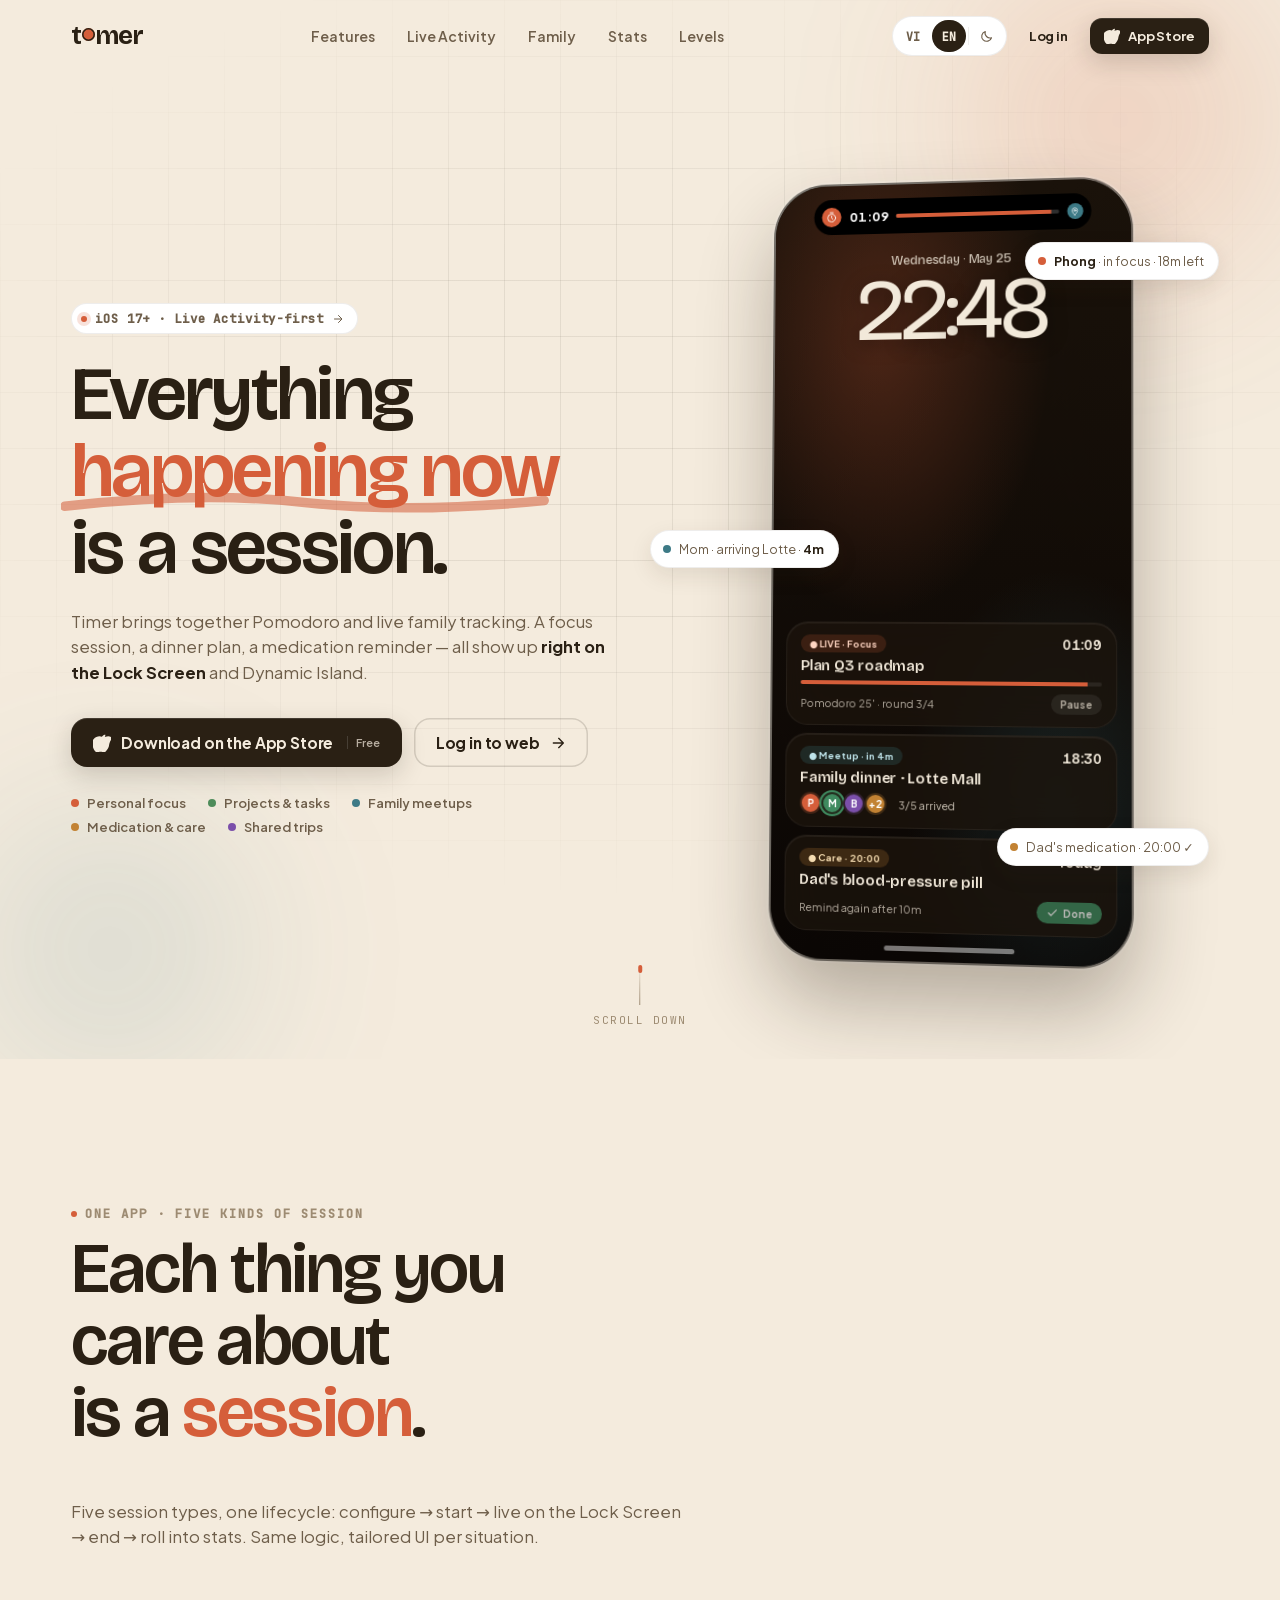
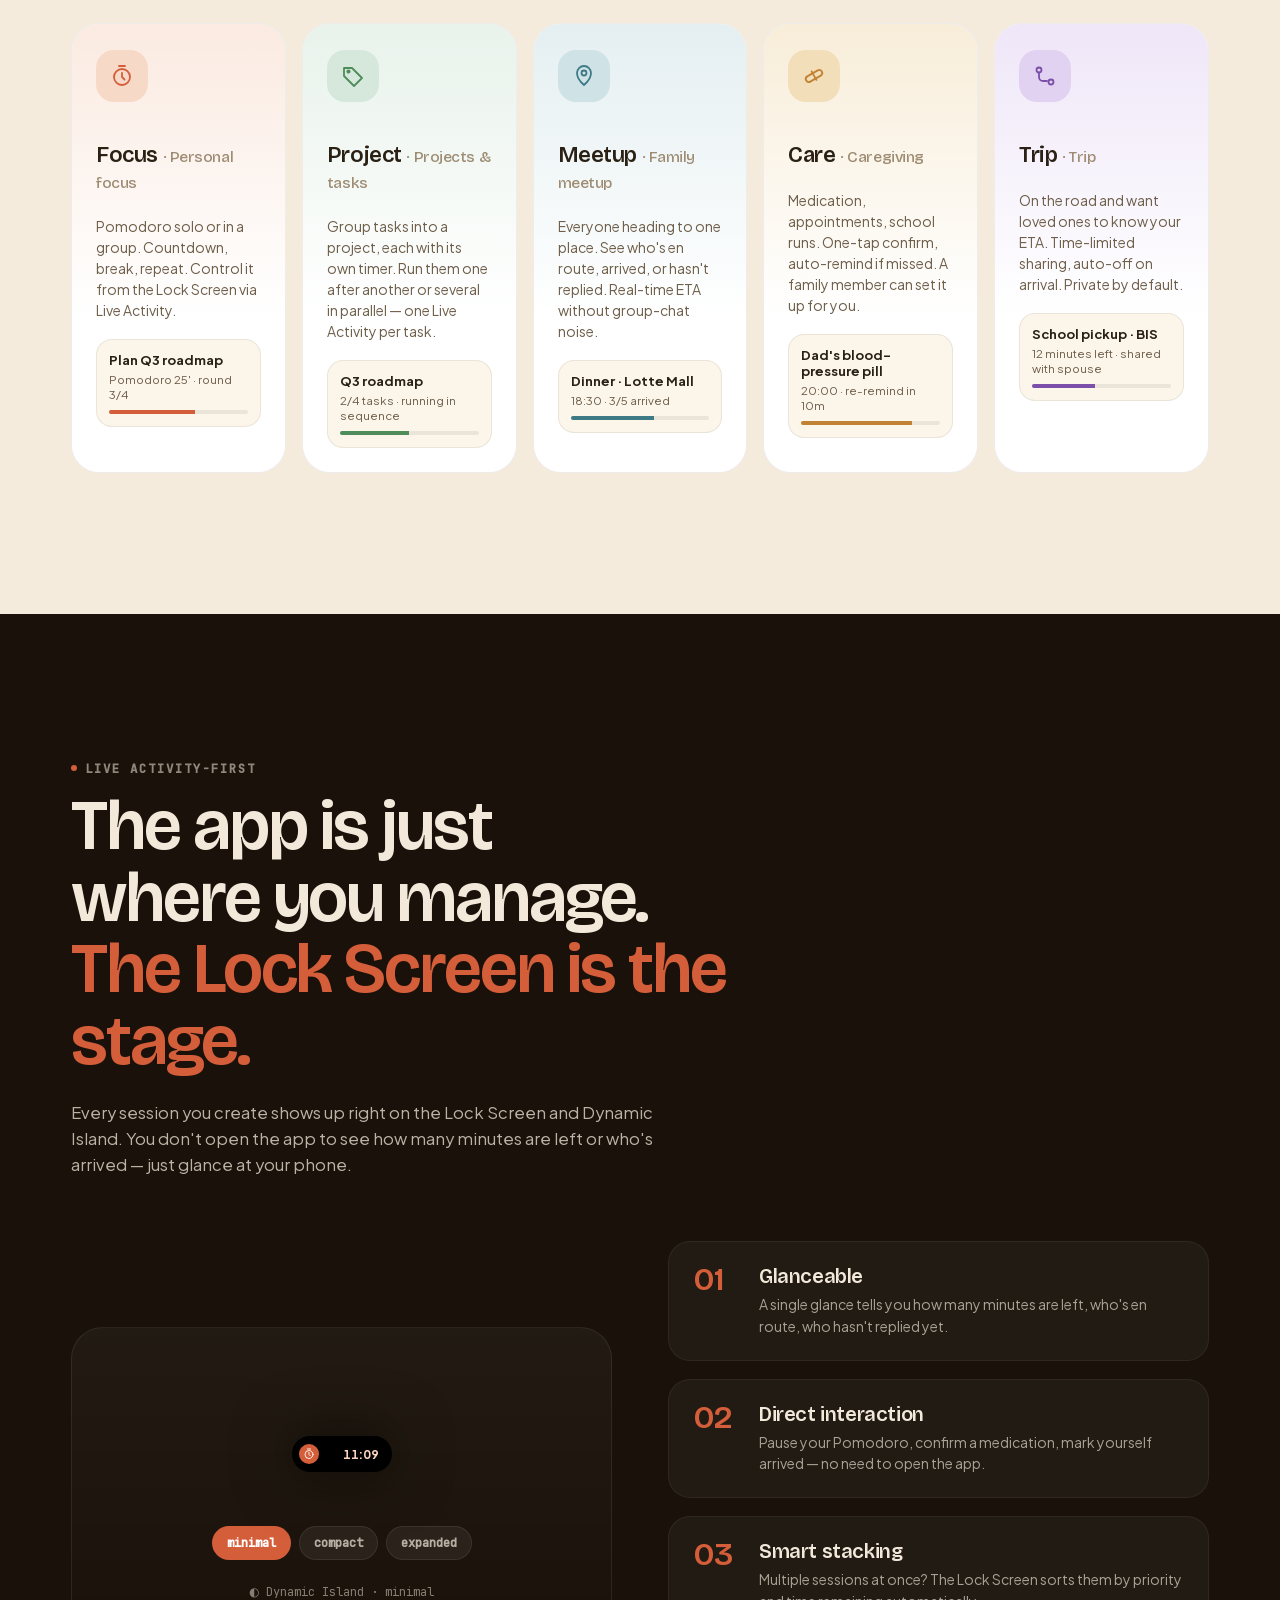
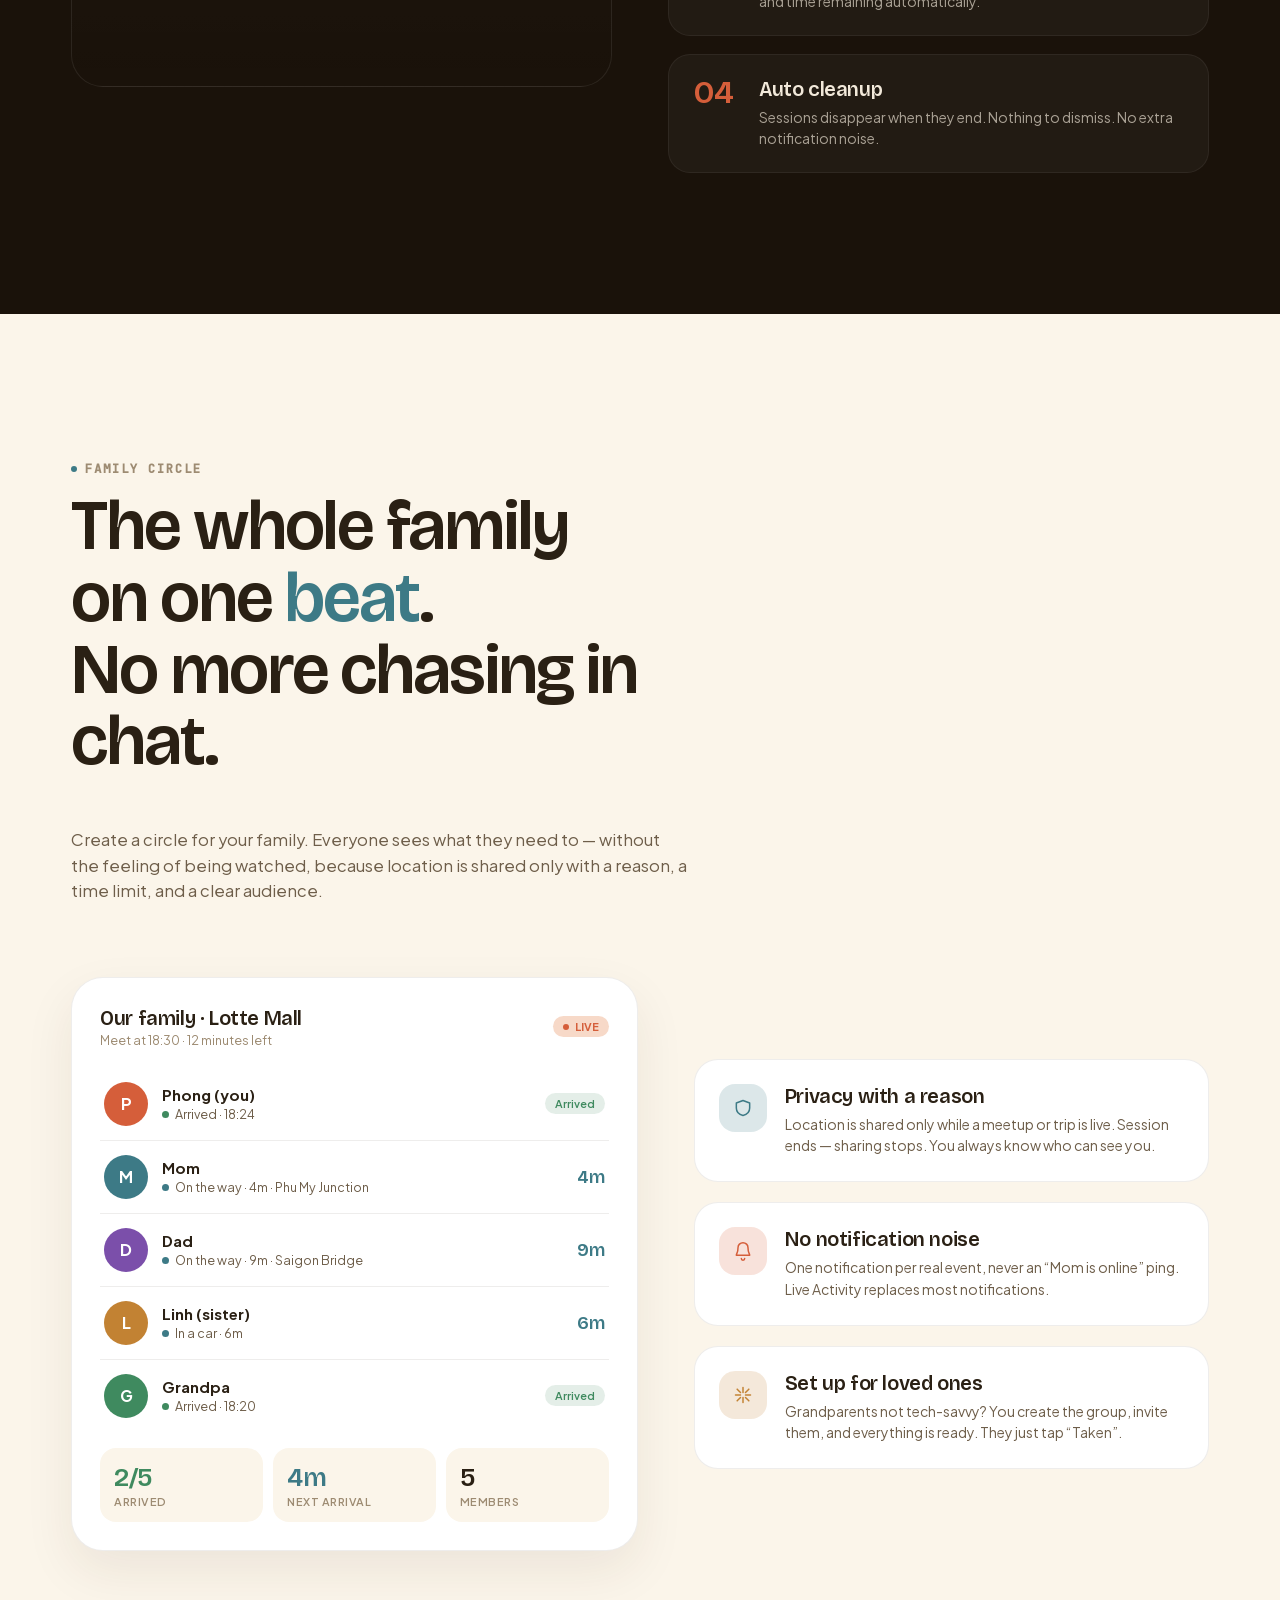
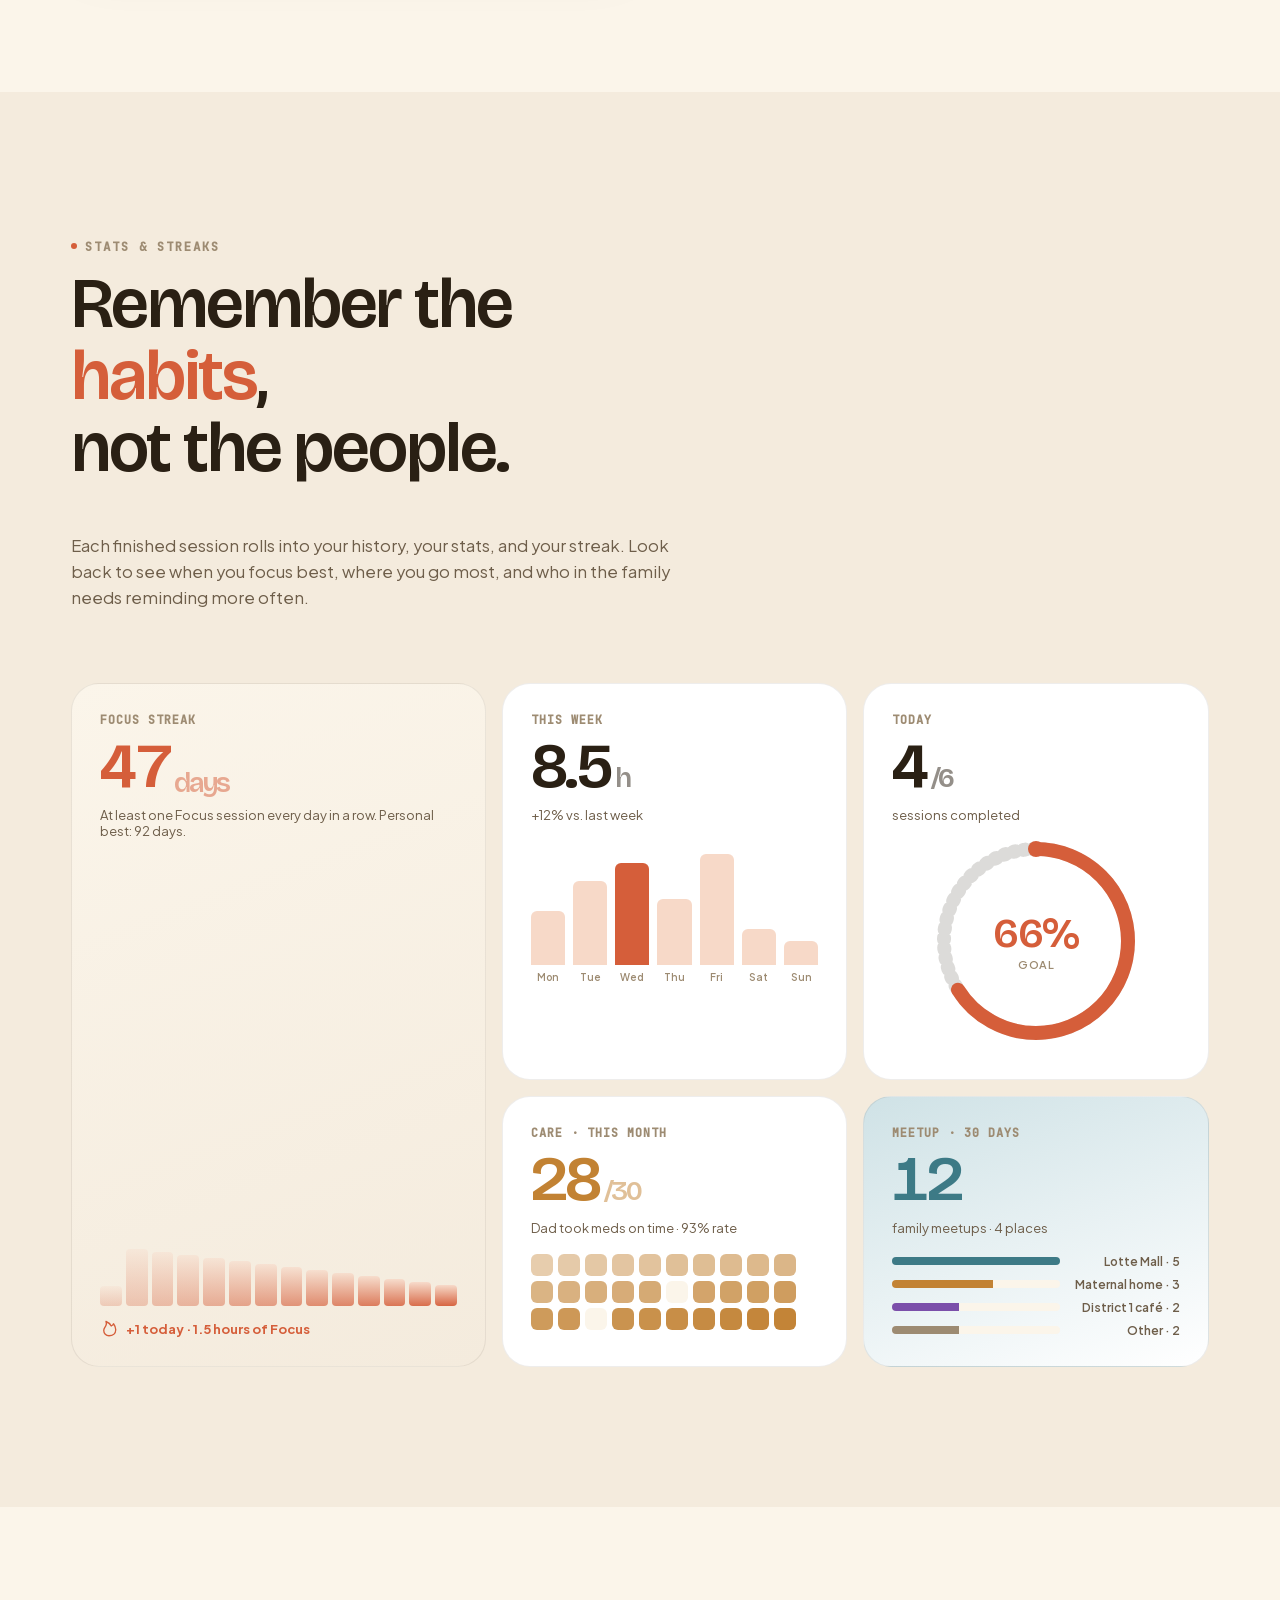
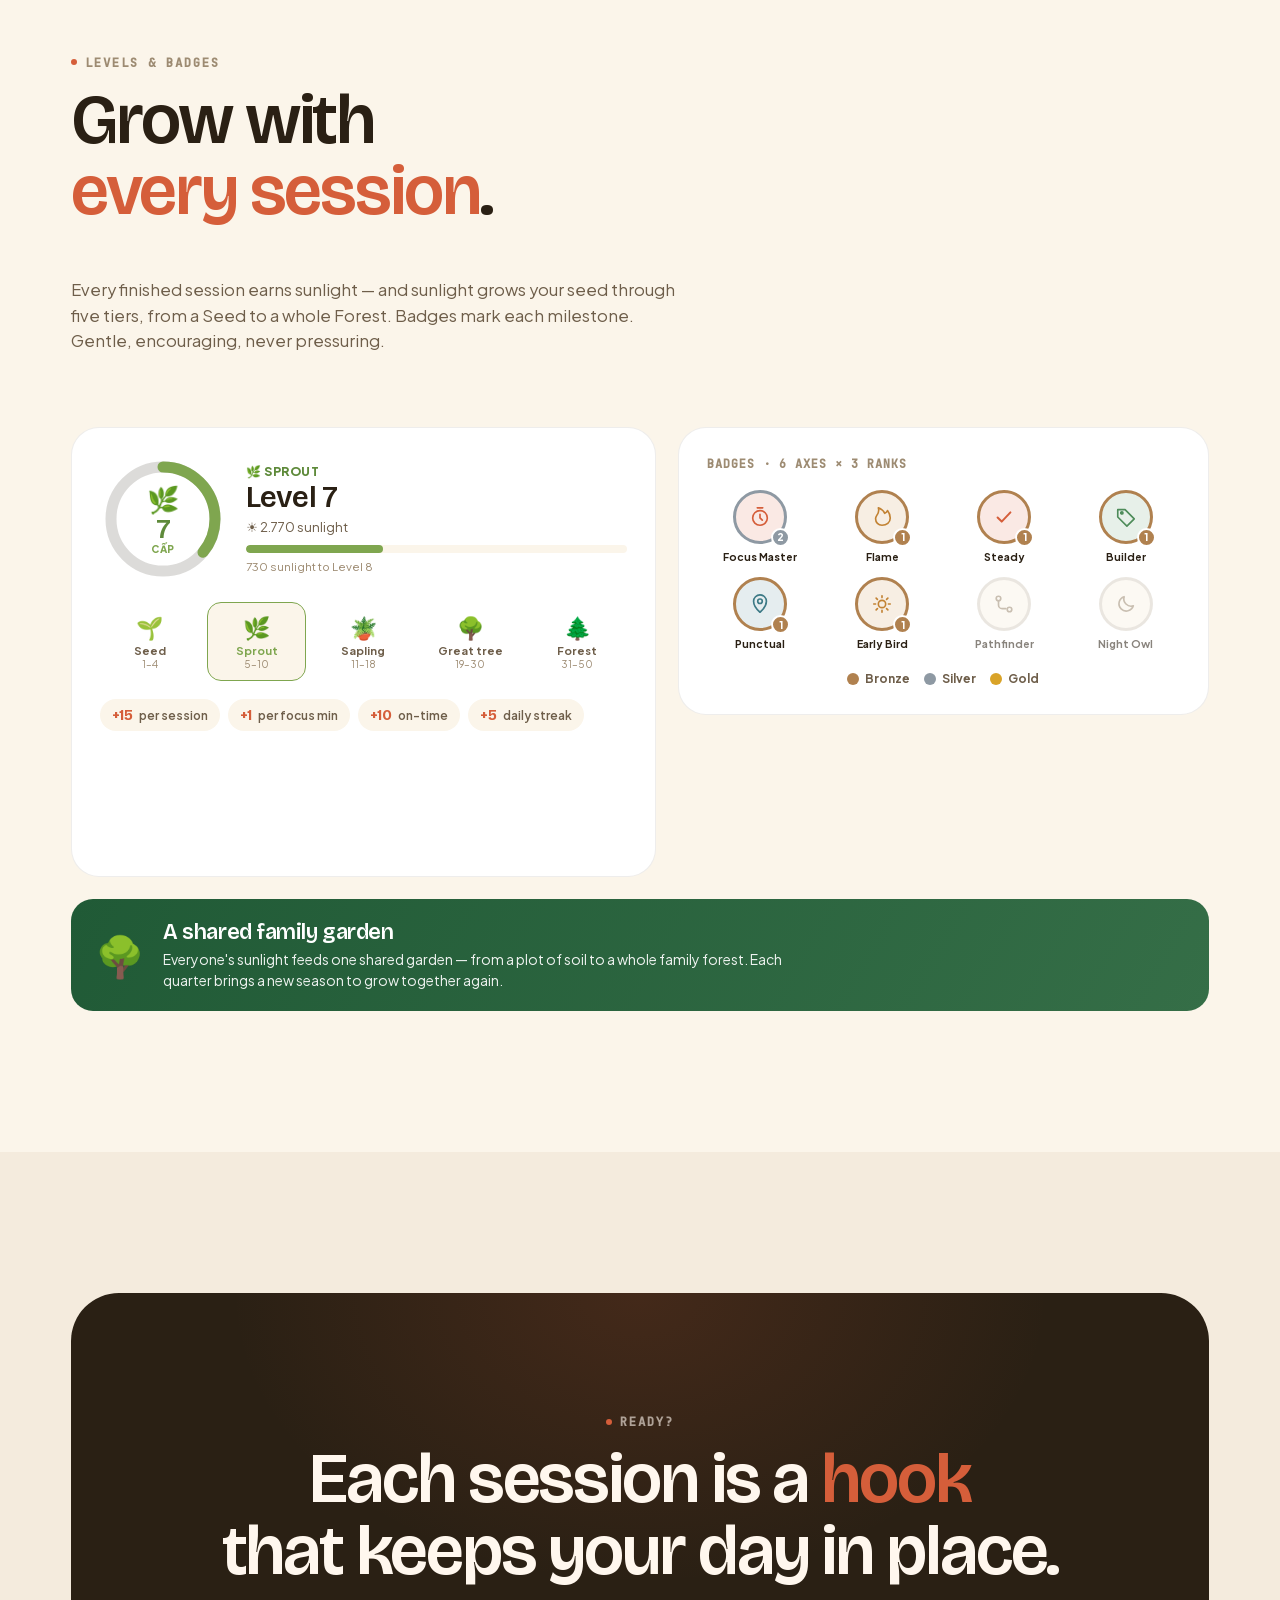
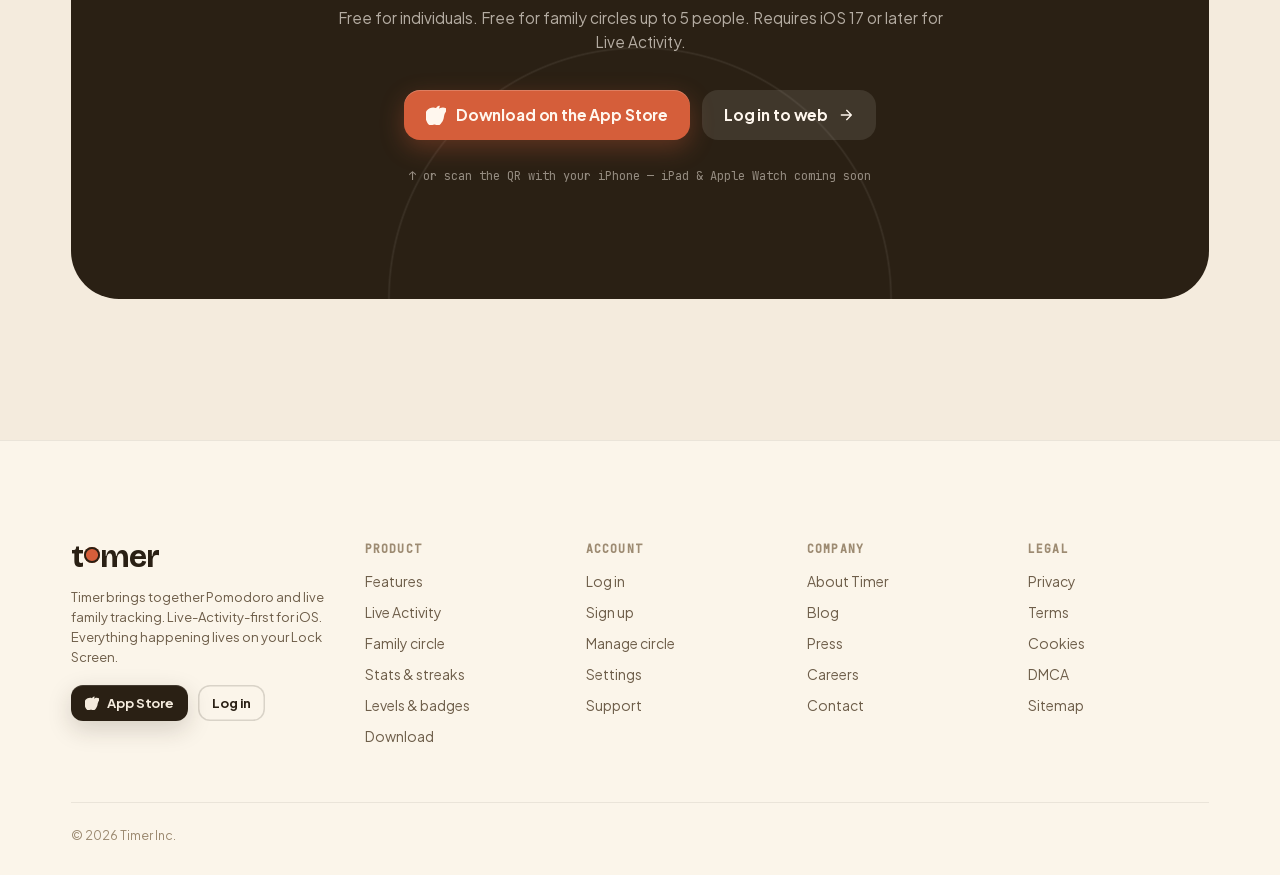
==== index.html @ ae549f02 "Rename Timer Landing Page (standalone).html to index.html" ====
<!DOCTYPE html>
<html>
<head>
  <meta charset="utf-8">
  <title>Timer — Tập trung &amp; sống cùng gia đình trên Lock Screen | t●mer</title>
  <style>
    * { margin: 0; padding: 0; box-sizing: border-box; }
    body { background: #faf9f5; display: flex; align-items: center; justify-content: center; min-height: 100vh; font-family: -apple-system, BlinkMacSystemFont, sans-serif; }
    #__bundler_loading { position: fixed; bottom: 20px; right: 20px; font: 13px/1.4 -apple-system, BlinkMacSystemFont, sans-serif; color: #666; background: #fff; padding: 8px 14px; border-radius: 8px; box-shadow: 0 1px 4px rgba(0,0,0,0.12); z-index: 10000; }
    #__bundler_thumbnail { position: fixed; inset: 0; width: 100%; height: 100%; display: flex; align-items: center; justify-content: center; background: #faf9f5; z-index: 9999; }
    #__bundler_thumbnail svg { width: 100%; height: 100%; object-fit: contain; }
    #__bundler_placeholder { color: #999; font-size: 14px; }
  </style>
  <noscript>
    <style>#__bundler_loading { display: none; }</style>
    <div style="position:fixed;bottom:12px;left:12px;font:13px/1.4 -apple-system,BlinkMacSystemFont,sans-serif;color:#999;background:rgba(255,255,255,0.9);padding:6px 12px;border-radius:6px;box-shadow:0 1px 4px rgba(0,0,0,0.08);z-index:10000;">
      This page requires JavaScript to display.
    </div>
  </noscript>
</head>
<body>
  <div id="__bundler_thumbnail">
  <svg viewBox="0 0 200 200" xmlns="http://www.w3.org/2000/svg">
    <rect width="200" height="200" rx="40" fill="#F4EBDD"></rect>
    <circle cx="100" cy="110" r="58" fill="none" stroke="#D55E3A" stroke-width="14" stroke-linecap="round" stroke-dasharray="240 360" transform="rotate(-90 100 110)"></circle>
    <rect x="92" y="34" width="16" height="10" rx="2" fill="#2A2014"></rect>
    <rect x="86" y="30" width="28" height="6" rx="2" fill="#2A2014"></rect>
  </svg>
</div>
  <div id="__bundler_loading">Unpacking...</div>

  <script>
    
document.addEventListener('DOMContentLoaded', async function() {
  const loading = document.getElementById('__bundler_loading');
  function setStatus(msg) { if (loading) loading.textContent = msg; }

  // Error sink persists across replaceWith since it's on window, not the DOM.
  window.addEventListener('error', function(e) {
    var p = document.body || document.documentElement;
    var d = document.getElementById('__bundler_err') || p.appendChild(document.createElement('div'));
    d.id = '__bundler_err';
    d.style.cssText = 'position:fixed;bottom:12px;left:12px;right:12px;font:12px/1.4 ui-monospace,monospace;background:#2a1215;color:#ff8a80;padding:10px 14px;border-radius:8px;border:1px solid #5c2b2e;z-index:99999;white-space:pre-wrap;max-height:40vh;overflow:auto';
    d.textContent = (d.textContent ? d.textContent + String.fromCharCode(10) : '') +
      '[bundle] ' + (e.message || e.type) +
      (e.filename ? ' (' + e.filename.slice(0, 60) + ':' + e.lineno + ')' : '');
  }, true);

  try {
    const manifestEl = document.querySelector('script[type="__bundler/manifest"]');
    const templateEl = document.querySelector('script[type="__bundler/template"]');
    if (!manifestEl || !templateEl) {
      setStatus('Error: missing bundle data');
      console.error('[bundler] Missing script tags — manifestEl:', !!manifestEl, 'templateEl:', !!templateEl);
      return;
    }

    const manifest = JSON.parse(manifestEl.textContent);
    let template = JSON.parse(templateEl.textContent);

    const uuids = Object.keys(manifest);
    setStatus('Unpacking ' + uuids.length + ' assets...');

    const blobUrls = {};
    await Promise.all(uuids.map(async (uuid) => {
      const entry = manifest[uuid];
      try {
        const binaryStr = atob(entry.data);
        const bytes = new Uint8Array(binaryStr.length);
        for (let i = 0; i < binaryStr.length; i++) bytes[i] = binaryStr.charCodeAt(i);

        let finalBytes = bytes;
        if (entry.compressed) {
          if (typeof DecompressionStream !== 'undefined') {
            const ds = new DecompressionStream('gzip');
            const writer = ds.writable.getWriter();
            const reader = ds.readable.getReader();
            writer.write(bytes);
            writer.close();
            const chunks = [];
            let totalLen = 0;
            while (true) {
              const { done, value } = await reader.read();
              if (done) break;
              chunks.push(value);
              totalLen += value.length;
            }
            finalBytes = new Uint8Array(totalLen);
            let offset = 0;
            for (const chunk of chunks) { finalBytes.set(chunk, offset); offset += chunk.length; }
          } else {
            console.warn('DecompressionStream not available, asset ' + uuid + ' may not render');
          }
        }

        blobUrls[uuid] = URL.createObjectURL(new Blob([finalBytes], { type: entry.mime }));
      } catch (err) {
        console.error('Failed to decode asset ' + uuid + ':', err);
        blobUrls[uuid] = URL.createObjectURL(new Blob([], { type: entry.mime }));
      }
    }));

    const extResEl = document.querySelector('script[type="__bundler/ext_resources"]');
    const extResources = extResEl ? JSON.parse(extResEl.textContent) : [];
    const resourceMap = {};
    for (const entry of extResources) {
      if (blobUrls[entry.uuid]) resourceMap[entry.id] = blobUrls[entry.uuid];
    }

    setStatus('Rendering...');
    for (const uuid of uuids) template = template.split(uuid).join(blobUrls[uuid]);

    // Strip integrity + crossorigin — blob URLs from a file:// document inherit
    // a null origin, so crossorigin forces a CORS fetch that SRI then rejects.
    // The manifest bytes are ours; SRI protects against CDN compromise, not this.
    template = template.replace(/\s+integrity="[^"]*"/gi, '').replace(/\s+crossorigin="[^"]*"/gi, '');

    const resourceScript = '<script>window.__resources = ' +
      JSON.stringify(resourceMap).split('</' + 'script>').join('<\\/' + 'script>') +
      ';</' + 'script>';
    // Inject after <head> so the DOCTYPE stays first; prepending the script
    // would push the parser into quirks mode. DOMParser always emits a <head>
    // (synthesizing one if the source HTML omitted it) but may carry
    // attributes through, so match the full opening tag. slice() rather than
    // replace() keeps us clear of $-pattern substitution in resourceScript.
    const headOpen = template.match(/<head[^>]*>/i);
    if (headOpen) {
      const i = headOpen.index + headOpen[0].length;
      template = template.slice(0, i) + resourceScript + template.slice(i);
    }

    // Parse the template and swap the root element. Scripts inserted via
    // DOMParser/replaceWith are inert per spec — re-create each with
    // createElement so they execute, awaiting onload for src scripts to
    // preserve ordering (React before ReactDOM before Babel before text/babel).
    const doc = new DOMParser().parseFromString(template, 'text/html');
    document.documentElement.replaceWith(doc.documentElement);
    const dead = Array.from(document.scripts);
    for (const old of dead) {
      const s = document.createElement('script');
      for (const a of old.attributes) s.setAttribute(a.name, a.value);
      s.textContent = old.textContent;
      // text/babel scripts with a src: fetch and inline. transformScriptTags
      // does XHR against the src, but blob:null/ from a file:// origin is
      // silently dropped. Inlining makes it a plain inline babel script,
      // which transformScriptTags handles unconditionally.
      if ((s.type === 'text/babel' || s.type === 'text/jsx') && s.src) {
        const r = await fetch(s.src);
        s.textContent = await r.text();
        s.removeAttribute('src');
      }
      const p = s.src ? new Promise(function(r) { s.onload = s.onerror = r; }) : null;
      old.replaceWith(s);
      if (p) await p;
    }
    // Babel standalone auto-transforms type=text/babel on DOMContentLoaded,
    // which fired before we swapped the document. Trigger manually if present.
    if (window.Babel && typeof window.Babel.transformScriptTags === 'function') {
      window.Babel.transformScriptTags();
    }
  } catch (err) {
    setStatus('Error unpacking: ' + err.message);
    console.error('Bundle unpack error:', err);
  }
});

  </script>

  <script type="__bundler/manifest">
{"1cb83e2e-ad04-408e-8235-45a59f2b0a4c":{"mime":"image/svg+xml","compressed":true,"data":"H4sIAAAAAAAAE32RQW6DMBBF9z3FaLJpF4EJGAoVRkpEeg8LHEAldmRcILevDIW2UlvJluwv/z/zxlk/1DBdO9VzbKy9vfj+OI7eGHra1H5ARH4/1AhDK8eTnjgSEBySeWP+AJAZWVoY28o2HJ0IjWzrxn5ezMSREcKl7TqOu1d2PhUF5pnvbLO/bE3ZSSgnjikhlHeOaYxgOEbx6lNaSYTeGv0mOe6KKDqHx1XYr8XjTelaJUtx42j0u6o2uRJ9I4wRd44BIwhjQrBGqP6izdU9tsLKx31K4Fb85Ppc2vsinTg+JwhzBK7c7rhhs4U63KCDY0AH9gN6i6IlirYo9m2CyZIUeNF/WX8PMPnFtvJk7l/zD4sGXwz/AQAA"},"389e045f-1152-41f4-b5a4-7b2d4ce1bc05":{"mime":"image/svg+xml","compressed":true,"data":"H4sIAAAAAAAAE42R0W6DIBSG7/cUJ6c320UVAY1bxKSN3XsQpUpqpQEm9u0X2+m6ZEt2R/7w/ZzvULixhencD05g5/3lLY5DCFFgkbFtTAkhsRtbhFGrsDeTQAIEMg4Zx/IJoLCq9hB04zuBGUfolG47fz/bSWDCEY667wVu3vlhX1VYFvEM3eha27pXUE8CGUWorwLZDAqkZOEGMygE5605KYGbKk0PbLcE2+XpNej1oGp5EWjNx9CscSNdJ62VV4F5BgkjCN7KwR2NPc93vfTqeftKgFFg/GWe8j7ct+UkkOYIcwMuyvmD8ZdwlK7GdEdJwn8Yr03prSlbm5KH5fF/Vf29PPYLttgU83+Wn2s580v3AQAA"},"c4fd04b8-090b-49a4-98a1-9fa8eae24d77":{"mime":"text/javascript","compressed":true,"data":"H4sIAAAAAAAAE+y9eXvbRpYv/L8/RcW3Y5I2BcXO9CxSKxlFlrs18XYlOZm+bl+pSBRJRCDARoGS2Ym/+33OUisKlOw4PT3vO36e7ohAodZTp06d5Xd2Hz68Jx6Kfy+Lqaq0EqdKTlt40sAfWa6uVVmvlqpqs5/[base64]/gLfR5VlQqH4hvTV1D/n4k9lydVIyqNL3ASulFJpe5+JZ/DN8OuIrBO6+HUBv3WxwI/uOXX4RW5cwW4wIZLqI4ED9/GI32730YwoSMhTcBtpM/i8FaK6Hbppi2g/1794S4lg1RwQ+q0VD6QAwe/2v2dfaY3u/[base64]/er0/PB5/2cwx7KMv3p2evjH7c3NGjlPtXd2fnpydH7x4tXT4/6PaSkvlnWuOv09ffXs5Pnx6ZYeNzUsVpP48oeTp7d8eQ0rGn959Orl+fF/bhnstK5a9b4z1mevTn88PH16cXr8bMtE1c2NbPKLRs06c/Xm7DWwii0TtdYrYDK9Xz4/OdvSb/P5RVnoTu9fHL941f/pUi3r+Ivnh//nz/1flPJvm/iLV8+enR2dHh+/7P+sns30tFGqct++OPzzd8cXJ+fHp4fnr04vzv784rtXz93HRasa2daNKf7s8M1/JkoP/v3fTckBFLWcZa7aE37xrBou5Wai8PekVMRlhShmInyBfLFal8jPDJsNCnzh8WJTjRCNatdNhV/u46MP9/A/0G/3fVs34qBn2A8ehA29TRZ7B/0Ky6Wm5d3+PTu+ziiwFwH774wjKBwMKBooPt2Fc1uIh+J7pVZatI2cXtHZp8R03TSqgkNRr2Q7Xagmw7K7Pnc/okJPbRk4L7A5rhoq//eialVTydI+gJGJn6mGermqK1W1H/jtLv6XW9/D/kJ39+/a3wl0ZKDhdJgV83UjkaT0eroQUotFfSPKupoLWYn1Kpetogr1ol6XuaD9mItZ3cASFK2olMrhEOof/HfQ4BG2ZkffNrLSBbQcjSD++HDa/u+1Wiv7ZTDwMU3lrnjDJ1KjVk2dr6dKTNRCXhd1A8O/xDGr/A0OSF+CUFOquZxuQNJQGVGUxo4W1fw5vtoTM1lqRU3kRX4GNaxLRW+pKi7zUfNf31SGVKjsefwSRDb8wiy9uFnUZgXqm0rIauNeQlnZCtnwSnFV5UZMFBz4IAW0zXraqrx/jV5hu78pbdomn6rJes7tPmvkEtf2g+GF/PHx+7aRZ62cXpkiZmNaLqhVXGqo4U+z583O760RSxsewDuePkr3M+u2KA5cf8LWXft36wH1ASYL6BlLiWK5IpmI9mhRAW9WuZhsAopqFIj1QFT3tvV+rsxqU+1mSm/5Bgsf5rmq8vUyGK8bKiyc5koHAxzBYZ4DD1EwZtHWKzHDMd8s4FIBL2hkQOtEp9eyLGBP5fe4UmDx6ZkbeXNLzT466JlkO7nQp6cKdn2rSGZWbkLNDO7olZoWs2IaTf29e95A4ZU4uOMs7/ujgS+TfYcXwxGcgIOBI4fw5PKp1R1Qu2Lnc/4zG1VVcAKfTeuVOnx9AqsOfA4X9vj9SjUFTk0pjhoF83l8DUv5J1nlpRKHr0+yoJojOV0ovh7YqoIS5/Y4OG/kFKjBb/FlLa4q4HuT9VyPxWRtTp2VamZ1s5QVXEGVbotqHg6AePWfCqDecBD4Wot1pVv460Je10UOd+dnsizhFiRmSrbrBi/Az4qJami2dbuezTJxUrVAMnjmUFNED2JaN0os1XKiGryaLeG3krooNyIHYhGazhHoK9ZYaL1WGpp5evyDmKyLMtdZOAykstTMnOMBc7Mopgvq5FCPTAOKqVrc1M1VFnDgM7zwnTBn15bvp0WWvZ7n48433km/1/ei+xWePXvdR/bk8DoX9TzrPVDSL/ZvqakrdKQe+7tvshFTWZpruNKw+O2izjW8keI7OVGlWJXreVFl+AV9dlKJ16evnoohyFGVWMnplZwrLW6KdlGvWyGnU6WxUiIrcwrrEV/x24XawJkvSjVrQXCzD4pKt0rmuOKWV9/IphriXmnj49GxIxDqhkAkFyVuF9nM17BndVaqat4uxvAEqAXUD4dNIzdDLPmNeCy+pY92xGOxJ74ajcXFldqIA/F4n/76A76nH48e+UxQYK1vsdSOePzObxifvtu3ZS1PFGLVFFX7o2yqopoPBzC+wVjQCKmfo+hcvUf/s1OimqZuPm5Ontx9Up54s/IkmpYnbl6e8MQ84Z+9U/MkPTdP7jI5ONK7zI4/PUEVJSgoowqMrMiaqelCVnNUMIEyqqznxXQsNvVaLFGHeSOrFsgZVFHmO7pfoIBal+rHol3gkflUXWc3NzfZTxro+kaVZRYszlZB8iO4xL5XnxFe7igGDUfBuU5f4/15MAqJZylbOOAHX+qBWymmGPgPaGamsh2+xTrejQJ5RemyqNqdvNBwCuxU6j2o1ypFauMdwxR2tZypHVBJVfOdaa2aaSyyQEswv8+oQ9z0Uq48bWXRqqXfeRY7zrBaems7N8LT50g2arYu98TpS+/WkSu4IWpRV0QKq0bNivemN2FPsnWlF8WsHQ6Y0vbEQDzieaNGflTI/CropCyh/roatAL1qatGyRx5aCZXq3IzYg013n2mEsoULTcMvLpR8kqLk+N/2xOLtl3pvd3dedEu1pNsWi93Z6xi38XZ3aVzeffx1//8+CtXx12XpKp36CYK/d4p6/mchRP494wnHfR5bQ0XKup/BkfJkPfDW9x078Zmf4yjuRtFNxdY57zIYSLPWtkquqE+q5s31bJeV63K7XWNL1zxAfGyrlfD1XpSFtMTkIuqqRrj6aaal57U7e/DC3u7RAVQ+HHmvfQ3m726vqQ9G1Ty4IEY+g8y0K+UcoNlf/klKJxV2C0Qm+mcLqV2+wyauiGy+h7PorDdR+J+dl888gYY7Ok7TuVb18K77u7pyPJ06Nw/[base64]/QSfwVBz+hLAuEZdgn1JFRMeUqTo4WaXmlxs1AtqPzqBtcSuSEOUxetr90ptF1jq2VZyUYujZoF5vhDtLlQbVSYHzfKnrBwEXL1MBf/eVLXpZLVB3HerBUQOLc4ptuEqKGnN4VWXheausXrsX0yK5wiaJeVZi+onj1PLxB2tKOCtfc/IT6M78Vz96xupkq7lcjYosnarwp5uyiq6/pK5TDFFVB/ofmKCARoqpqqppVF1W5oS90olI8fPqzq9uFDoEkpnr56QbpISQyZPzU1/BnkF7mxc4s7FtcRGwbxBpql+nW9BLpXK7C4gSKhZdWf7Y9Z8YHmfbGQmgQnUOqsW3GpUdCADXgjiQPgHsnjjuGc3BRliWVoNsQlTZLdFESll5ZFYHkqa+q5tH36sShL/gCty+7N04IVp5dxLz6WSmmaaCUbRdfTDsl/awjpA44d7+JHOAlCzlrVhBuHiKS7cb4lceiDx2MEnBZWGytLuII7qmUWRd03OoykCpQoX1XIIpBcrTK4ZwuM7UhS56noP3wHM1f9YNS7Z07VqpS4a8rSDBAJLBOH5Y3caBSXkG7rxicyUFCskRKpuE/3vE4taHjCs0FqUSzhu0mpuoSpGkWnl5ivZSOrVvHCB3UgLcJGXi5VDg4M5cas5VjwFUE85HswLFTYAyIEXkMcGF27cbcyn4FZqMscFIvrTj9/E9Il49kHpNBStQpnWbxU79tofv970jqTGY5qK7H7w/902m+85rYQ/5kCPxih1xOt2oj6kU3imaHeF7rV9lpwAXeUoprTChXaVGaGz5+yvR3qX6oGr7cgMbRqvgnENHktixK1gG2NR4CpjwWjAlQ7qKUryPC2BprOxPmrp6/2QKNaayWCLoHYZS865hLzUOTrhiheYYf+vmS9kk1byNKjan7Cp1lbw47GfuUkCf5dqP7lb0DqZ8wit5G5Px2fTuWGGQ/8+5w1mLF0fiBe4Rpk9Nu+VstVu6FX7k5HbfIHs0apv6mhV3C0H4vE36GzEAryC1WuQHMNwjDMG04+kT1S5cy/qfjisZ0mK30MgfY1Xl/B9WTMC9mYSUF+jmXg4gj/3XfP+SO8tOFfqAs4CZpH6YmIQDRqpscoBcO5wrMmRV7MZooMqzRJJfQgu+cagg/FgT+RTutQwPIWf1N8oZnJddmaUaBMhY5xSpairhQ4ZejYRGc0XZ6FzrZsKjqwVf7yS/KGYdXNdmo9vUGhQ0ustaXa1d3GH2PpwMoD9CmX+khpwJm1P5ck8LnlgNt7aHX6vkQOHW3WldCbarpo6qpe63Iz5g6yBh7aVWANW6OyaqIE+x6Itp7jdTATOKFTWZnjBS479YoUXFSbZYt0ceEZUu/VdN2aW49hd9BL00lUDEyp7Xv2zgFnce4PnFwJPSZpT7rcr21sLw0TxfcQYe45q7oA9lxRhdCX2RrNZUM4D4MZGmXipFOPVRSsV3hmWppz29tqulHBCt0JOcoIDmmwuODCapzRiXJ7nuqbNfWSNtxDe/qjTsSOHpbMGyCSVKOmqrhWr5E9wVafqFndBL4w0TVrjLcmJEH0zgx6DK8MS7O3NtDtTJQhH+BY7FUJnfVWKzyGf3GH523nce0NsuWNxP+Ml0x1l1Pc+Bm40/wjznJt6NI/x31dQqxpgAMlzesslftOCOlT2HeDYzexYLa+SPsdd8sEjsTRa/SfcGd8u2jqG1z8Y9Ty2aN9mGXZaE+08ooUG3wW1TOenGvZFGSObmujfwJlFGnYnIoWBUhiatvryZww0TlvskjCYbflPmEmkk/Co+Uz6Wo+WVPD3fh8Wppfr6PxtYy/Uj/zSdqZhx+5PZncWDMJJ8WdNmjPDvXUFcEmjbdliiA9TQrTpEeFHT1ISIhP1apRoPfOQcTX5mCAv62zOt4AQdeOkm4xNQ4b8EsRk9dFNeWpB1ESqZjc2eFWx00ArSxB1hw0Cld3XrNf/bK+preivoYwC2LlVB/4GTaVmFhRG3xIWAV/o5yKfa7aFkM0YBtI2OjoZjnQLAI5Jz4n6qPlx84ADvrAciVPQ/t2YH8Mxp4JYCmvlNBweMPmATUxnMogME6bAuUSjUTHF1TRqL+ulUZpl40AAZmSch7qWjUoCoE/DASNlGB+ywbvxlYf7OsT3oYX/jHYdCjigs5rDGYBBgmWPyvv0BjEUCtFfbmzYe/rJ1//8ygbvCNGuX/Pm0pYC0NSRV2xbTKgaBIzyXRRVLPaHQN88aJaXrNhZJjYLWPhV+JMR3PV7iW97MxFcjj4UuOZAtvWLTw6kpSyqMR/yGt5hmsXEnkmvtQD6u/br97xH4/fOWuLcFp6G3bjOxjwf0f7waRZH4lZhXfxoorI0Q0BLWvBu2wh9aubyk4U1THyR923IFx2HLX2lh6/u9XFwa7J0/VyuYGJDq9Z+NitlzhI8byADx3V1bWqClVNA+9dEKLM/VEvZFnWN0L9dS3Lot2IKRiLcA710Ru7ub1uvl436r//[base64]//[base64]/WzzD9oUdSUZZH7Mx2DvSRXom22XiiAjg/0LDMp/yVk2K6XgjQ+Slo6cRQJTzgnDNJvyjR267zkjyZ4U2U3MbXK4HKx8lGzGqQBwoKuXJbAi+x6BQ4xqIDuM3KdqBNfQu5WqkK5HqoVq/BxUflvl6g4RhhWlrnTDyUoBAG4WAsrtTGBlHBFVu2bVNM1qAEODo7s449Y08kGAvVTrMRcjK8YFOtbVPgRcvUho6IYLtCt0/zPe18n6OOw3HfoCYV2EHGNZkKgc8taw0+9ssl71DtaUhJt4fMz1UHeoRLovhLa/ayc+gzY5423q2X8Xa9zMR34Jhdbcz8YssgLUlTHXGmV7NLNLO7jfa6KZZ4NLy7NPpp/[base64]/iyQ43QS9wBoJWjLhRMukU1H7NcD6OYwCqTHxierXM0caJTp6lVfIc9jqnXbYYx1NQoo1ubKFABURV4JF+Ket2u1q2pzxh2b8jTDY+EIRHk2B1Fr+HQfooqP9rTbPwgnYmzX/E64H5ZGE0a1gk9hNJ7yEmEbBvDPopqtW55YojXQBOWG1a8l6VWemx843BAPBLaEW4InmGAwC/cJp4q3daNHxJ5g5MFn7nJNAwzXslf5WXtnROOp+3HsQZIC9+rzbYjwr8i9519/ulErqSDc9omZLyBGIqCFLIVnAh107IQIr7UGepHSDVJy7Jc6xZNH7i78sQWMv9Zmw0E8wqum5F45KsQzLHZexQTfYJIOmxrNDmzzVzTlmqbeg1q7EVdtxTBukQ70OiWQ3iu2h8bWGRUqQzrdauac7xnFVVl/rzBEoF5njynnZfxgbCf+t7HXuS597Tj3hh84d13UEHCXeVmbLdiJ2f3wspgLH0Z6cWviAIPxLf+2MC9eQgOw0HJR+L+6L7Y8wvuG9kNQpZBUgPbHcn8RP+NghAFwKvYhdhG3033WVMvKTYuXocj0i/gOuCtNrx0tYkxD/ibge3Ry7pV5qCE3Wj6YcKlDDOcq0o1yLMh1oA0r3BM9XZ3OPKipDo9j76AZQjGYGxK4iC2AO3uij/hkVLX7VigqqUCrWXdiJ9gqxUVBrnS8EOq6eAr+OyArwP4GWCu4IWgWkOQ4SDBEk7JeJkTH1DvV+SSwOdmsWWYI/YON07ScPSXG+dMzmcn48vMOJQXFarW5uT2Z2yB40nbis+QoozW3widiUo2QEwsXX3wtb4pUPD3F1jgqZQCktmLmdzgmUGRsQzQ+9aDrul++Zpwa5Lf+RAyiS8Nfkzq2xi+pvv5GWLXvADommQFPqZL4msD6LL1W4vq0l/Bc0B04Uq2LWUHkcRfsux3v6MP/G3gdcgHxnFdMWEoRhvqqCLoasTHjNsBbJDsqK40iNID7+ALV9BB+cQNGxSfO7dsPsgugj68NmhA6T7E4D57yXb8E5OUkjiv5LE0FoNnhP5zSuA/qXYsDE88TjxF+ahL7WsPfoD+wfq7j77o8Neg77agP38f7vVMZh9Tz2jjw/nzAgCD0kO0uEH+EMNewYABQChQzEary8svN2Utc3EQls8u+EX3C3BF6xaHp8H0xcqQu80CVDPkpkejsHGrF3kfL0Li4HJrkFyPW7S2M1mWIBSu54vUMZJC52HVmWc9co6SziYdlnBQJMdnx6c/HD+Frfr6zCq3r9RmDzU+Y2525v+8uAAkuOgJQuDRM2OYxpBSgJKQJTT8vdqwyepsgXc5792pmoXvOOLpcFKvWX4+VTPteXamC1jHv1AmXkj9A8gcoNYnxJ/UfSOcIxuGCOH64Ic9GwQ3Dxgd26ntfM9V69XwVJHpuG6iaqCcR7PQNtf04AHXaVwaeVZCwksp7zzDZIJiqH2wSCFDCcya6an6Xm0+daqu1OZzTBVW8182VXCJvGWq6MX3agOj4Nb/iF0y9snEDcnEYyLhHhqHTgrNTJm7fw7G/kX/fgrH3V/ON5WZfywyf6n3xOWV2lxaj37UWWTivNmwdwdDMhg/nUZpMOeiuFxU4tLO1iXj2dCkQtwma35BN+ZVhG64cM5hFXQhh2sXe6xPF0WZO5UGxdLzhQcUWtAR1OM6ayxWRN0eGmMS3uF+0lndzHfLorra5enZwXUaDcKV6qUTnrPk8kVUGIRfpp0hmEaQzp3nA/o9JFswDiMWsmxSOoZr/BFSFHqqZr+eQk/V7KMpNOLqvRQalbuNQhs1+x8K/UgKPVWzT6dQOLRupdBTNfsECoV6Tmb2AD+SVVW336nDdVujGwmo7racQ3xP8o43/+ILZ0QHUCczjrwPHpjvSKDZWpp87V+CHgNOheDD+KiLI/t7hc7+1tgHItxZaZHnbdDcu3CT8bZx4vj9L/V9vPPJomLatiYtfMm6jzPSm5JHjvODsQ7sjQI/v5y8UtnpfSl/[base64]/VWbdgRGQy7h/op5cGDWGmBWqzIWcA5G220CSsVlXeTFDz2ZgznOCh6CRMuxayjf44Qe8oHYeIu/rPL1Sm/[base64]/L07riRQTeO3pVgk0QrQFX8dQ3srMgBQWi2IZ4pO/uDKzLbcC+BWT52jX3HRnU/vBdpaqJwrWsSkFRQN9S8h/9vakJdw5UTb1HZ0DhhAke+xzFErvVTNa2bPLKJNkqvAO4dDNkzw/xtUJzyuAAoLWqC3LP7s+O/x+4WjMkJizUryc/JAT1hpGBxrXDjrCiEgS2ixhVRvSeCEODGT2GkcOi4LYi7j2JUcUA3i9r6LWbR6nJ8F+/C3Pil/ajk1Qu5EjXFMxsUPOM/hie1q4l8RyDEEEzcXuIFoarroqkrwnbjD8y8XVC/UcXCxn90mmcvhmoe0LhmZzryCSVcSnDphChv8qeFj12f2sRMV3W1o9BZA30ThsQJjavUmN0OSNp2NRXVtFznCiIQm40/ImgUQhdb9tsfMR8k3EzCZoVjyatqXtVwFBZtZs7stKgcztEYLwoE5DrwvdpDydiDVsZ5tiPtvLppitZJ0+45Xkcc/rJwsGR4vgCTZbYI5ADQmrjsbsfebVhjMUBJ9zOPJXrBg4GGwrGc39SGCDULMpSp46b2zkE+LZ1viMn8oDzaQIfzJEly5KJqyNZ/o8QC3DALPmB5QMTo7zxnOPd/n1nDpty8+SheQRS8f0GIwuOZhums2d9eKm3nZB0al+mGKDFSLskRWNQTSM3hyB6u8+JaVc5K/DBwD/bF8LyeanqwI1dFtmiX5f8iKvHOniicIBCM+Ag2mke80jeq8o9bmBM0s9DZo1UDtx/0ccWthd7wU4vbbD5xCml6RnCgzlrAvuWdZ7h7Ow9pJweI1QgPTajynVBMVtTGmu/QuXMmDryriXczieNt7npLT91REh3y9Mt+h/xWe/yFnII2aMv+SXOMfkiuaAeDjmc41AAc+Apf8S1litgLC5ma7Gq4t/zktkqwGBPSkv3FPRkKyInEVfREgu1BpEQCgRkAxhsZsgRuGGpJxB009ebrEag+vghtQXFEki0bKhiwZ2/Ny3d2Otyj3jsrgmfyVjNizZLc/8B9FwIBOfbdRJUDPgzeFkCCn6kGoPXqyjnbAteo1A34apRlTeFg/tQZaHhU0nDLzxG/NgFpK3bEE3+TReUPDsRjNxXYSmbKwCzwn+xmIRTAyyXq+cavxfYLgzFMyEf0iWPtNuKsEAfiq31RiD9Ew9oXRYil62p/W4Q4uoV4JByOrt0mITH1HiTxIeHa2cYP0rNG8S2ORk6Vrstrhz1CN/PQV8JEr2dc6LV/XbIBjfaNNcV7z/Z7N1a6Tmq8Q//+5r9tq/gV32HDdF2igNX98gtw8VgHGXry9bseiW9vdzYavKkwVH0g9tiYH0wBMOJgoB9nF0vycKg3GpX4SGvG3ax9vuBxy028V1trbuddh9eyrtRhlTNkGBx5dZkfG/mwUjffu7mDVavUjdMQBF1z32XUS/p4LLwX2Gfv9wX1P3hitAreM9YweI98AdC4HNiedYCTjkrk1VtFOg514l/SaJ4BbgEOP4BR+RQhD1reIuPBazOBVirvk/KA5KxSxcsS5T9L7OwY7+I+K978tgn5AlQJht9ap2MZ6mIJBQHU3GA7Ujmi3ZoeIFZvGD7YEU1fNcUcIAv43IPTclqvipRcylGZP38Yi0jyv7uMS7KW+dzKWU6sVY42KaULiFmEh831I9wAwROZtD/2ZeZaYnlN+bRNNZLUlajTXwOMaajYk5PAXVrZzBWjVNngFaccNEIHOK7ynGqvqXoiJ+QUSu4IrDekVEte0ADc1022o64kr8KNSUuI02A0oHZQY+g/GCRhYiEA5Fo1Deb0cPXWnMBIBXv781wVYKpBIQpKL9DZl+yPPHMK6JVsPP1a6nZh3piO9vLUjiDyj3B36BXZeS0UwWuYlzpAn0/KGh7TyYwc4//ukWdELM30ftOZx3+Ma4OjxT7ZiVOWukF+0S9ZiX4x0S/08QKYldx/vqWi/kuP7wn4Pxeg/34XoNvvKP3ypAoktjtZeDrS1Q+qKWZkWrFQBs6yGRg2P0p2KjRqqH3pyeElGXMmaxxuAVG/pGKXvf3yUJRCCa0gfm6FXIpl70bJgAGS4RciyDJ+bLyk3SPrE4+fdA1Zgf/s2fHrQ8yvCcw/Gxjn1bM33wVv9gaBMvNYT+WKJF8IJcLDQ9cM7gUeBCYEBy1tOP8FYUfdS9iQ0bjMoonCmi1KnJl5UxDNalQEPkrBpdBr/26GRkN8eqrm6r04ELtvD/be7c73o9fN87q+Wq88y+LgYLAnBgdfDYzWebCHD54MaAfENeR06ooD7B2bqoZe42MfQwh8qzshKkFX3mIZ3psfwovJ4HdwWAftdvYQAQyfg42HskQaFBBy3kIDNTqeSM7dALwXcr2Ihbx2xmln/Wc/iDgzgu/K8ULiwRykeYO4ZA5XABnmOFyNv+w+gsXoruKb8LMhxT6Em0S9b+1E9zczFoPfPdgddLnMHzF4DP1DkIpbBlgGcGcyGqNm0l5F2AFOAgZVj1eFKXpo/6KwWrTOsAcSIEqjL48jY1sFmds/gGCt3osT/H+DNk2oI7PgcwukwCPv2TzekvkBb8yCYHrtVQxb9rALntaEmwd8BeVLmCOKRy44/YQD3ZuURZWXm8CfQlWAL+YOazL+EsL1pKynV2JVY5IfMFGRT9XxGWG5BdouSB3v3Up9fmie+wzRu551JX/KZVgW06I19B1m7UwL0l6do86ZGezhIUrT3fIo/gDgjGkavV6aJQp/nNuT1p49LbVq7wVnLb61CB7Dr/854V+4lKuTqq1DOWJMe31s2MZrTM40xqvuWf1MNl0ITQ9RxPgcWgEn1ETiilhBdWC0afScz85BMP+HLl+BnAB6Hoh4KwhGpvhFjUtmrlWeKJJMR03QiUcG59CyoI4gZ7Uc3jUw/tZLIRMKwumIQQ4XMv6Xe9FjDtb0w4e2tEj/MF1VHI9kKN6vyfTIDC8ZFCfCiCZfINjrK5SMX7xj7+2W6ESDhp+GIvAFnUuxEG3SjUOk2pEpwRUM6ZuRwTJDsEQUGRGBBt6NGbcaLwlwnEmGVUT4AgqGJodOPgsdhRpXFawVzeq6RaUKUS2tq/A2hZgD2sOef//FVxTnYPcZbQpQQjs561HEji+481+NxJ77Mswoy6hW3tR04k94qx+5XgwGkSLb9rDDJOFft4L06WxqwejE3UFSzRBwJa/XMWMyjY3FYODLTNNkkMvUa8tLoWdvXj7lJIZIMxkI5H0TGof9saPUZTG7JLxYPIPIWYcwWTR6/XLQG5ybBoJdzlRclYGVEMdnzwFfu1mDr4+u0WcI9KbW/5dj6ICGwensJour8qCY4C9wDaobzukFEsyVZkdJikMWea00nMYo90nvQHRT5M0JnqiQqu0L3rGYmc2+gTM4Kj2KmVHvARt/eKfoQhFzh64BIqA2A3gwqRmHnF8TrBHAxV+pjeZtvmFfmzGF8UtfuUKa02vVaHVYllapYVBn8xrv6gZbCLGEqUh3g9FhLB6J4WdfwF+3dOLbO3bIKgGNm7JG8YY1PJLZZTh7vxp+xZ/DmCWhBNYZDrInsYfZOh9Z9pzWiyJbylZrvQh4Qp/k97gjlWD17p5YcVC359yynrSNUkeImovaHNCO4S//XJnV6yo3EqGFZKdvPQW7qZ+J6ZYjxztXxKPg1u+JTeaQsXYjt5W36aFYmZZWRHlH/NvCUxqa7iN8ZzCS+HTkw7Hwli2YyUcHCRG4V/7ltjzxN/LyCoVAHHJLCFnPKop0ObG/3UwFhzWLz/[base64]/Uwbg+G+Jb1tFTfO2C/Ax+XF8WMn4Hw2Y8IHrgeZj/VRTUENHQ8tj7AsRU2M0JUJ84Oy4GcS8V6F4LxQNTVslQkQ3uHypiUtGazcahovLVS3iM+tXiguawMw71m9zlpHhtUH3HoG8Z4zgq641+GloYgkcHHKPbxp6llKVdeNQFK2lKuTAZmuxtI4RUlqYHTTckpJ6koleSZS2ZaePjBjdhybJgjo/JTceSOYfzDh9CBdvQB7zmETChXLhCwo2A0yDWMEYP99AYV6/+MTYNxnLk7Jo9c3aCjODZZzzhqWDtUXV+hZMbl6ZPgtUvJ43mUeMqW6MJlLm2hncyJMBy4fCDevnNS0tSKR/ioR7tFn9KlMbo4otgW9wHeWxMvAaozRWB7lkVGqndqpusPRIkP0nqBW3YB1fCbbAUcyq8kWUNLRjd9nhxkMiMcNt+hnMD5K1jXHiKLg++rR4/2STcNtx7jgFVtMAQytWhVl0+RyKYIZHM9X/wX8ywIvzDsJsG3ZnVzLKcL2Ob/aHzL9azDrPjdUYJnha8SLMcUSFCEa3Ec1WNI5O6k5FWWQar0DSegsSbyUT+lkeLlQ6cTHebwrATTGaZ6N7NsQjTvSGOom6DKbCd8251cwQcN59Br1A5JzuHm/JUk2tZWQRrv85gbR4a625YjzaC92/MHhOmiMyGY2VNOiYVZ6IpGG9kMrWxpwQe1PNfOwYCUwybBm0kaC8ZQWxXFW5rKPstkQiPRZjcX+xD/nnSGhXbTJTXAz+mkVRcyUd5jay26UgJ1wIVQGuDPsU1fyTFgtgGOxPZTA5pgeDnR6AUpJCAls9dbW0zXJd55ADQe7Had4yDiNzZJcsB0/HWydcWHj38HpCOIlhtVdrBgl36JS8vAzPpRdVH1ERVDPdijDh3jlTdSEydUIp00cKSlsxdqTkfMoJwoo6O5y61i4BfLnDvK6JYQoULrH0V5MTMasrfXDxEkPXkHnAGwau4cdI3qchIkphSXU1nCWrfqiLKhfVe0+tJU5VArUAGBw0LvTWL0ZNJda/WtJ9AZ+EUzc3H0tQ/e6MU/H8IdDIJVZYMqMchYyZgdy3XZFqsSjy6zk0zuVYq8Bc+wed0Uf/Pib9G0bYsB5101xRKR1oGwgDHgU40TJRsybXvr6KqiGH72sr2pk/2AHJqAfb3HC/0So6jBNREbtVyeanwmJ4DXPrSNj/b5O4DrDz7i54en535xL4z6zDz0OkORze1CFW5JOKEmbEUF27ZVhEth46IveFA/[base64]/82MBH5CvZ+a0l53t3701MXCvKrMx5E7gO+E4KicziY6HVdN/R6EA8rDW4f+8IYKWYKb1Y2rDz4AyFRKqSjbYlJAoi/[base64]/pATx1o2/WaI63ft7co1B1SZPB9oFAfez90uAwXffOa4EgXycrvJZqJTqOPIINoOEFFdx6T/1HfuIJCMLjelm4d4JPPNsInnzTEJ3ca45N4kE9uH2Vw3v6KMXr13HmE3je94/PKwOj6mkmNzYkAn4FJpY/SO7Gq3lP4UxmW+ePvxLC85j6JYZnvb10wL57219BiJxlIp6EOKSZzi/QSRFLW6bPDnvFBfOm1cSkwE2o4PSinVLVQsxmcw7hm9//s4D21QrSnvGD3j9qoR0yK+3Zh6wzjsQdf6kF2P45X3kq4feJcbMmNfYPivxhS51aRZVlQuigvys0kvoIxs5uNS6AoQhQcmxYhntMDEVJfFNUes9FTvrEE3q79xZ6kvGJDagwCP95UAPxeyLL4mwKz8s5j46v/mtM8s06eENwwwgzKPXbPfiIVxgEHS1kSBpz6E1t5Y8HlPT0KPwLQKNmuNZpKgx5FkVFkh7dfOfuLKdEuVIUOcQdYeMjwSRAtVrB2kmPE3rfkqBfDiy2L+YJTsglVIMSdW/aBtmSBYjj4eCJsLsA93ij2Ly08TQBm0QXutw4mGqPZQLMACI/Um7ZYAoaakYltzIWkjH+uSkpgZZzSaFLqBlPSsV4Pw3MZldaVMd11w3R1qgqTEc6K95zgiStvYMXXNgmZdDfy6QaywVgkKDPxGfwx9IJbMP/oqyCuadvqG6r75RfxEcRhFvAO6yycddHQciLhgnnrGrfEny5mjZX+gBPuD76qG8/Vf7BJsZs5OSn0NpgUepQuZicFR5qYjdAx6qPGRsnjwEsddt4AYlC6+wzRNCt+fyMLQrXkG7QhWb9KUljCmkIy3paxq03Ge1b/o1sF7Fb7JaIKWH7ZmTp+5c0br2iiiJ0z072k+0XfdBkiDfmmT5Mp/slFQ0IMP+qPPWbpELj9HkTSsEKbmAcMBdP95ptKLospGDRQ8qubdjhCQyW7exkcXFaD53viS/2X6i/Vn+t1g6mUjdBR1vUVZqTaE3+pBH4MWJwQJQEsrFiS8g+goyhT93SKEVyUGUw2hikuYWVzBROvqikiAbpBDTABrngR5HGBIQ6HI3HwjRnGfRjGINv1yg1GI+g2uuEYMTbswhq1luVGTBrE6zP6a0p3XDftt4NxsGTbEIQi7PnhgHWBAyDWoJL/WbXtq3b/7pNuTJlecYM5kIwVImkiKbZ00xdif+HADtD3bLIgT2P5I5pSWHVMmnm0ghhVPi+lVWQTn9gLeapV5lLhPZQVqGtOsQp9Oqfgrz4Nsc2NZCvkPu+ZztsX0PpeLB6aJgNhmJj8qqnzNU4OZwi9QZJCJ3y+gvDNI0SM7YJOeNy6qVcwIh1dBm5TPZqZ8FWPfhvhLbGbB8C/8d3tDpkagbjl8lipm6c9uBnCv9CDRRLpjQB6Ttru9R12JOLkiEu/J5fwgu/wUIOHQUx7ORPHJD2TL8OGNq9LyOrKk7uh5vtTPnag9cZSzdk/[base64]/OhisulWtaXRAl2oV0uBkjA4MYAZZFaR+QnjV/hQ68QvvedpUM/d/[base64]/k4IfY7n5CvOtWOPmsHU64oAJboEV33ZSbj0nTf7RsJfBCRmfjx1dPn/M4Xn7JowY8357JxDdoUDdXFQL1RQticE8Woplx+se+DxKyC4QqoCMAjM8B5dyg8QPrjfAB/CszMIvv1tzzHtVTMmHS1Z1tVnWa+2RY1t7HaPY+qgHJn6eroXcgx3dglMF5e2mu089L6a0Lc3gyCUJMxPoqHOY6CTujZcGXK/nc0x0IA1eDd1Aw1oEx896zNygqSIA68E34ucsy8JD0miLryBRPQTz4Yr57pKcGsibWpNqQSNOHppU0MX0Sm4y/[base64]/iBOCpIn6K723vbRpv1/xzNZfTzZ/IRy3x7atnz86OTo+PX0bfnU3rlTp8fSLcoyM5XViUUvfY6a3NKLet2b1+evDAgfBhN6G0+Swle1q9hkWF3iagbisU+NBtK+h7YG0rF5+vUNYwJsjhyIyZcsEALpPJG8OaK2G3nodzx3pwlCbclQwQYquNeFbiTrBnJvmgV5sbBwLl6rDIToCdzc5eXMFkDb7epMsBZs/mJ8pHCVzTq6VoF4bv905/zG7MpM0VJLhfl+ok74fP7BBTOtTR+hpG+EpwETDpMyANkErddr7oY2SJCwDUuOe7tXchkxN3FhT0fDXsYOz2QM91gJMsJsZ8dyHPkv7YW6QwwRXPy575oz9BBL7+H4HwfwTCfwSBEHf2kPPO/ddIgS4LAciAcZ6CWALs5DH4vPKfHRdbSMEhB1Rcqhn6porcPo7grV15h3HdYZT+151z2rLIk4ri8BdgVSJz1J/q+oqSw2FEhouCLDAHloFbmtT5hmxbXmCqZaaUYA6tC+RlARSOnBWDwLiOWQ3JBSlVqtR1pff+UmGhx5kA7ygSFxGAZ1lohO6EwgAOhLujnvGt2+Crm6gEMdQclWBDO0Zc9RO/6okiVDjj3nG6LhVWi5PAX3zd7UwArTytVxvXFQMxiB4nqxXX0RfShnlfC1qEHViEHcR9RMt6sTIeVBDGgbk8J+s5jtVmqwX0+FItu+ACaNbyslZj7AYeD5yMGgkAkS/xN8A/r1tcYFaSrBboQfijRZn0nMsBMAslEjLIAe+BbNtUp+OJ4JGuqekF4GlKI4EgVKGuMTpOM5ilV75EFVII0ejoeT9OjrHWNjArClntbKPEjktkasQwLpmDghOXGhkfsE/Odw3Lw4vGsT2Zt/OOrEcZu+/1CkzkKSJLE29wIOJvvTjZXOVrgLgE9XowxaWaF22xpChVfK7Bo8iBamHuyFxUNe5Zl9VurW1Cy6JyWFNgbfY4KKnjbCc9/7sD2990qmhZliyGRsuTOcfK2GYxxsOTRgeDGAduryyb3ZowOnZ7xU2VIpOU16uncfbH7VzpP33czl2/B6vn13V8i9DtdkGWqC61pc7Ar2nIBm788XG7qrfxRMWp9k9Vvp6qZtjQfyE0Hr84bOb092fqzu3tpHs3M0MIAhV+dWeialNtH6OwMyRT2xicOPRnaj5Vc6oHJ5UGM35d/XZd2dpEqk/P5aZet79dh/rrTx5IBk3VQDh91r701Z7qyQuQvn+D+ejWm6SU5QqvINfqT7LKSzXEtAW/Bb3c3lCqf6j9w6025GA6ysLdquZZFSsg7t7Fnk5ub813ZAp76VR4/TeEj5suv8b0vFBSEK+zn6nlVM1Jysk/11ihpuQJt6mmx5xR+wx8vYZ6PdHTppioMWgoziq50ou6pR8YL2wefa6j8Ff0wKHv7Io/IcoEqguwdkRWrkuVlfXc8wUs6/kcJJN8jdFHIO3v8M0Zsi1SXYj9vyko7XpkMDUXO5uznHJA44D8vCJUUyn/VpQbVljeoBA7hfxGxie+rOduPcAGb9OCCSXnELKb3TP+eXSXlHBp4Hc8UvIjbhc1ovHweoDKKX+qVpiNxkZdAIDw83ru/zypZrX/G8Jk/N/Hxt/aPPhjU69XnQdHdVnKlSb37eDNcZWHwRymd8/rOdA3rqD3LLu4wPvhU/fIC82Ja3lez/UwpSaN5gB8DwKf74cRKGAMBVjVO87fZsfQDYIJ0T+eS0pYZEhtP3gNc+u9L3iqXQFEtnAFbnjuXQGcfa9E5P1uJ9krMjfrExWxKxSXDZYu+ui46hSH9cTYEb7Mz4t2sZ5k03q5O5NTNanrK7rg7xZar5XeffxvX/3bv4VImDads3d32O5nFnsd+e84a7dHQ/7bMN27uypE3poUucWowzxgvIsvl2v83rsQ9nl08mehzxSsOjuk+N0q63niKVBA4jEue+I5Lkjfc7uufQWOK/PKzYp3mXJbhAOhPm6HWF+XYCc+etRzxjeKrYGpDR1UsbMThHr85hv98xPsfzVJIu15KSvZRyFUAfOuYjbnK35H4w55f0RlwBR7ayP6/4jagIP21sbb5iOqQ37bWx9vt4+oD5no9vq8bfqxFdtPt7eA+/xj6z6uwlp/UxbR3cd/CHcxK5bCMjOFOjHYJH9TTc0KpHNWokrQnoGKjEww4jVqxsQMYJIlWFT0WiUgaX0PlaTF4XePjTHibCEblZ/[base64]/FcnTBImjwqNj8qefVCrlxyJPsgTjZuXuwBOrLBYeo0Q/7kcfVDd3vqkCPBh0XUOKsQk5eg7jzEN4xYhusH4vHoKwYLlTyXbDKTYiavjGFlDGE2rIQHl9tiXtUNJxlDghZfzCpycsW57DjrmKX/0DXs49qhyNqZCHDhGM4iBH0qf5tDB5bq9W4AS0VTl+aWa9bfeYGY+1BRr/XrBqChQAU8vQJvJOgs7qZsFb+JxYETwgowvs/O1Zi60lOL8IbW7Y7Pp4LJ7BbotcH+7rG1whImHPEZTytQVOLp8Q+h0cbaH1HDz0bD6LZ9zzIwoCk2Pmkr9tzWnQjoILgyBhTkMzljiWcCRX7nG7c6m4A/OrO7wNmXDE4V8SIQIS3sJ1dSN2Ho7zPYJge9jiF93LcTerZVMNwMoRlwHm/r1kV8xNEeentsj2O1kvqFYzcZvF34Q1P/DZBpG1HV1Y4RfRMphQNnEkjn59lXyXhbVwjOPwW0w1yFcOa3TVHgsDCKslUxpz1VszKVGJWfZ8mld/oZfhnAsTFv4Ehx0BxJAuezznTVhrQ+YYV0BoEJ1mXwcy2gn4JPFtEhLbpdxiUfi7fvwjnpObaF7fiBeB9O4r1tjcAp8fbdGMm4a1D8eWuXkSYROf0zdnHGCTZCgu/PJuFa+JWCT7JzXtdm1TCWPU1NWgJU76jDkZxngMvaZXYMhICBgGPAZHLMnQtUtw5M81Q3ELXpIPuy1jNB70hIC/yfI06HnWFNpY+RTGepzWDPTXGeUegUKi8dB4TmM7/is6uCIubAqYRqM4k9CZ3YoJl472B16WF7U4e8lDrwvKgwqM4fXaZXZdEOQaKLMq1wt8xHppe3fOXqxw9d0u/HUe2uym5BW5JTuWjxDYQowVLBXxg65TXyVr9DucWv7+30XYo1EaYsoMTCHajF6fVEXUaX1Xidifzgzi2QuHOxnXB4VF0T7CzUB15TN+oahDtfiGZHwLDO6RowAWYiX2PTS/m+WK6X/F1ZLIsWkHAqxy/H2OOl3IC0QB+HNSrZlIVxp0clPHjXI6guE44B5DZUCV4jdTVXjWAID3BXCitll6qGfBNNp7mpTJwhvCaf9bPC+F/ZSaGpLaqwUq8LIDaTH1/flhBiCsquFPeALFn7IiaRfaF3dsbwVYcMXiKMlnI9pT0LE+vtUOu4RSYLJ8kw1rWrL9qC6D1ltpwHKs6NJYbmuNHdydmE8f/wr2NvDHiTwyhcvL8YgWupNMKZQnwjRVv88EKT11Ynt+HJjJFdyN0MsVvIlTtoZRwPCBUNwNXqKkVFZATCD2GmKJCjUW27EfO6BgeeHNyZkATZg9VyzUbdwI7F1cARyo645M+sOMlUJiYKMj7AOitQSzAOh1kVWDJDuHTpoj0Wgju4vU/7rzIOjAWlAmIIeMl4wm2d8H8cG3kvLaPh2uNyP4Z73pT+7ILM5XXnkQAS3+88hI3C3A5YDgH4oKuiLpZFibl8ISOyygsEnybuZM+qftHKmw2GO+rbMm6zwDou2TYHSUACb1w3A1PQcsH4P34b2F798K8gIwJd3a/UzX2jnQD+wDoNXCWlM/FcAQGS7xgIB8h6r/BPpMlCNd2BcxJdc61mHUjYYZssfQAEC8oGyJUDfw9sDt3AOdvwRi1KOVHAO+7/wXpbf3M/PVIMU1YmGSXkZd+xeUzue67KPZ/D2T3FwRaVHTquHR476OUI6JusV09UguqCKvCKfvCApyZjcV4PB95IBokUpfTPTih/bmfQ/3oswuZGXbLvoFPSv3Sj3k1nti1TYPgvpUnRikR96n2yXyF2on0GS3HqWCsyNjiVABchPe3MiC8CHUx/Kx/6xKftqJ6cGjtVb+RUCCcoCkROKRVp/[base64]//NCt1Famm1huG6g/vBtVGew5V1341BXP2Qr6m7P1sVWLP5Jqg0byRjFg4HHKLn3Ux4hQZlJjFiEI6S0DY2arhtdXFPeLfSoA9ig/r7euqGy9K5KD8CGKvsDiA3GBObmA+Q5XuGXcohzQfnsIgEMytltq6LtFoenEWpSV4uI8/wcYJ0+0zx/7FxDLy1AcWq+/YoD7WEKbDp18BB/s2ZqMKurHHshi3LdoOLq5w/7vhUb3W5ZAsG+3mLF7pQPXfi0MuJMucFgZAlmDpPCiiP+Uqbq6JVZb5wcAHel19kFPoh0bKSWvNsimIqI5m21wWKIb+m/WEhQThtvefrmDUQFNKejOEUcAfvWj4X0MVUFvYicEtw9e6GmVxYiDLf32UpN9ZiDscairKeSYA4t2VNC5Z7FCS2NRt0MoaR48UJPJKNbxiD8IsBGBHT3A2HTxeIlelJU+XAh9aubytidHLexad5N319yoLEdSwyItJDBQP3vomsWRpyDUIxEjn6/X+E9FLpBm/+aiRaT0G5YmjUowCD8Qnjf2OEO3FD240gFJovSt1pivCDjxCGWPUrMWIr0Mkb3Am6/IZOBcMBZixpMQODES+5EYc4mJUHhv14hNnFZipLMq0srgm/jhoHpwA9eBA+Y6lo2BQ4MtBmQ4w/CzuYLgAIAVUGfQsuCz0ltEwGiHgmBoBFfQL1HEzUlkRQTMgqyQq6rCvIOeFzdt/7ivtuCc2a7dNcE3+CNtIO0sQNBfjqqiSnHmOSHw2DzoNcJg1yBUoUSaO+h25HZbxjgiyR2CY8D6n4kBpe0Ekh++wwf6KMxmFECPBwZeKyKCgEMd1pCMFzJ6ZWcq3GIRmeb3DKZ0InMOUrVM8gganDgjTWJvq8BtoOCiC8ts8lMFy99I2/0/jKLk2igC1fGl0QMuibS+6GoS5y4QVyecfObZuu93e3zngEPDUf0n3a4omOXmPJMDM6Oj06Pzy+evrp4+er84vXh2dnF+Z9Ozi5enV78+dWbix9Pnj+/+O744tnJ6fHTQdpeqToGS9dZ1W+xxGOSC0Kovv0B0y2rKSwuUmdHuXS3U3k/MYHDwZd6j8Uidg2zWUK/1BS1fvmlDqkXbW7wCZ5GqiFydmgmQNQssVzCrF5SagFxib2/ZNKF96hN/tJAzGGoudwQEwRUvhqz3GJkB+DMVQ7GhFHou73AqCc4YjC37KvZ2M4e/E33B/yrUvY/hPMBCn6sQi/kirBuGDvRb3kEIInbmYNPVCHt8Q7ldY0XZPsqRkLKFtqJySUgpswYR4oqIT92KGt3V7yCOJdlXRWt8WSYUWlRA+qPBwMCVgVVEWQQMrWybhnvIK4U9ebYpfBQ6HbpbdTxd8l0Lb9mB0BLKhdfaoad+TJcwqj9X71q8V99ot7Win/3+P8jwvbHy9QfKToHQN0vCq1Xqix/JIeys0V9U3nemFvL+Y6d4UrNVftUTUtJeDO45w4B0yxfL63vFCyLrw1+hXPCauAw0wKflXPl9GnAPp419RIxn3qryVg95FFCjA7kPFr/Uh0B3/TFWIolw1N9wG6uLDVs04Z6l1J/Rs6QCMDnP5wQIg5/WuhJnysm+nYWpWIwGiqcmSfWfrL7f7OHb//yl7/svtsdi4E7mPGeXFTqJaLruQrcsyhq1ZuajU1AIAnx2fYDpD8U/lzNj8QgC9WPnzQ/z+oGUVfN3gqw1729bXBhHfRx50ViMrlLW5bHryW74K2chPcx4/Kyp2NUG0U4NmqAab+uFGY2LotpAUGTALUPymDOCYGHtA6yqVMUxkOTDvVKbTSmxwXICJQ/OBBTAn6OFms8ba6UWnHeX7+uiWpvlKqowvUqly3DlXCmbssU/yT192rzRive8KxHiZaM95zdlThzMIVDMLIQd/R16wVFAW5lD/tO2/kFlA8Jn+pl0mfpwbUVQlV+67/Z837EJhnvTWUUPKYPrsHgFk4DuR9yjbZe7ZTqWpWGfzBiB2b3g9wlXu8fifvfZPe3sRETI9lHUDaJuVFGkD24stSFpEbBLoT/zhfth+y2xp8zKk9FtJehdR//5DjbOVw+QBbUi6aorgSi+lA9jaobwFjKM3FYlo7M8BYN3SFXNzAmb+gSz9oGEHPRyoziZM76hIfGpH3/Sm3umxxxnTGwEEeJNxRthimYrnLQZErjHE01opuWAa/SeGyBlEYTQUX+3dyJ+SdCWYuf/XT3H+xsGUhNHKIHJX6lNln4/cMPPv3x9wPNDwckXPmbz+4sM0nHvJDfK4vANxbdnYVbxckamKgEAD+DJ5mbee8dUEgHLpvoL+BwvXXFvv3TPo7A5/ddGIbHAZK86G1vI++2DuJjKzODo1Tqa3b9U2aMLM2xH2Y9m3FEB1zmEKyWoxO02xeQ7A27srtrqRtDQBgkEGvn+xrDouG3xmWqUXpVV4Q2atJiYzo82B+cY45J0a0IVPCKBV1rKPYOTu+oZAE48eSLgzDkoUda290VfwRPmxACkTy6OL034FIhEAdDlWL/zJ0n6Ox9CPO4wWzyxs0KJwP1QMBOewXCsPMkBQLHNQw3ipa568XCHgx8TzqGGDHqE3rll4W20TzGOacq/[base64]/i0j7GzjINd/CJp8U1wOviw0IcwzVi5p8Ww1oYC0TBEIf6AlbP/9b4oHj2Kr8k0EQdY7m3xLooYCUF4h1i4Y4boHmhYLhh1IhKBBuUw2KK2orFZh3ymTI93IE0SnRiS9GMBcAbocPN77j3uOfMSfcROBUIrEmxbN88qOgVP7G8qHAicvOD+N71KfwhnRYcrU1pT/CooCMkhEPL4uN019r+EcwoxpCECqYCUPEKDcxQ4hfrghmhhKWXr+0TiWrge4q0L5grcv4o4T5E/BeLAGxnFo/AUhOV1q1aBXold2b4YwhuvlgwMHMPRKMvrKpnTOSIZ+DwjoKGu+SRFp+6DHmIVgRLrNoWWx1L/iFlmpMWFHdv22am21RwqR9ioNnaOspIgg0TUpjHVZ31AOUjKcaA7CLbbOJUzr/ao2Iz10lOlkf9DRNcONtvHtneg1ankAonAG5/jeWrfMANdYk9t9XkK807h3HVydXXzDyUB8Xth73uw5SktAnrE4E0F9fcaMFiVwdvwQaPR8b+yr/D6gxr/3MWOQkbhonRb9laM/dEnzcSta0JB+Yn0ZTgI3wzL4dEWn6ptivlcITYVpiZz2RUb7Vxx7qIejMLcIo8B2zunr2VUCIwEHYwJaFs4ITBJC9lrL/+QT9Nga9iqRk1OfI++1d5Hfs3cBZN3ccfZsx8ZYFMr3X8JrAi0OWB2fe1Sy/[base64]/UJvKzuO0WZccZyC8RxjoMiuzIgPpbFiS0XRLRmHm7ZDNw+NQtH94xL6/U5hL1c5dmBJe0fHBDvFKbsB8fcQekf1E4QDJ/m10ryBPXzQTzaXMWzZhs26aYrFslLhs1u2XegpySHzXkcFc5NzPcx/zNj0W7MBXVFfs/86Fh1sBXe+MAOONHX8oSE7J1gwpeL+IT5XQPYD3zwlh9LTD2kPLRG72QXk+nChQnNnwTtaGQnYE2P04xqn85z5Wne7edju4ypMuziqRIuNsuy/UlDYIH/t7HGfHTE37VUb4/OhADhOLn0ZB3BOLbvMf0fZs4zoqdhxD1CBNWY8YN092iQk3DJs408B49zkz+P8JOR/7MybV9Hb43Tdpak+hsvc24FTE5ZwU8CUwgbvDuba9IZoreYm5J9B6dNFDu7hfh/U658kAamA8nISYZjUQnRU/4OWqHUt9bkgmEqz7J9vj5sU0A1tvYfTTLDLcKP6w+DIQQIB+x+839/XCygSaTaSGZJqX4j7P/[base64]/GGKJFrq6xdvBGtfUMT/E0ghbwwKJm2YMW0oTM1qWNaYevpRa6rqtgxgttqpsBE6coeW/yGMEB3D1lk428VIKJky8QOp+Q0GnprF/yjBW99pO3xbvxlkRhtyU09I/klKgd3lUjPtKv1Uk5NXhU+MFiKudwLT0EfICnatUoSEOSH+GGfCYByCnAfItkKC6RkKE6IhNU6yrcIoKRgz35q3qzGleSsY7K0035TmJf3GFg/vrebR5IV2w/AuoL+TEXHY4IuMHUE+Q68dKccLr2dK4TCL/[base64]/9Awjupi1b1ZeVWOqoJvKYKXUFZYzjfE0eO3QjcpliIRXb796162qXgU1YehRXE1HbHEwg57cRrgxB35TJmzSPs+gPd/5A9+BvI9fu4a4EoyK1K3ZODBFT+ubiicJXo0t1EGUdBTq6/ogpiY5tWQF95FNUvT4G38qnKfaifkG/7sjHotvvvnGYWG5gmZyvM/eBZcvzuPJjjKGoL6JIL5J3uUqEVWkmSNE041cCRTIUfNoP+i0yWbe/bBEYd5RUf/aQ+Pzqui9vnQ6p5cAl9Rk4vi9HwMWmxKEVcjEq+Wt9/b1suTGlNvddhS6V86emxJclJeru+B/[base64]/llJ7deX7NzDTk6/csua0cmxmHi4yUecwFiDioT6hxwar2yVaKW+EgXfDun+MZuJAyEz+OCEGevE/QqOfyz8BR94+GNPyAy0HWKSFfm+lziHLvhgk6Es9PpbPuRPlgyW9bop6qZoQax/bCSAN1o135X1FPKGeu+fmPcvwWGr9N58bd48r2+8x/9kHp/[base64]/ojj+9ZMdKK43ulVLzdmTXkDa1VV9M3wyFl9/BY0+phdfTR5v/WfDA5by/Rl6Y3/9+LuiPUHJ5fFX//L1v/zT43998jWp3ApAlINY6MLsnHJjvj958eL46cnh+fHF69OTV6cn53++OD95cfzqzbk4EDuPsYLja1W17HBr6jLfvzk7Pr347vmro+9PXv4xVceT39skTy9fnb44fJ4q9PuvvrKlnr/6MVXk8VdQhrggJKrq9OTk6fPkIDozRJMi9RU5a6A/GdqKpVgWJJqbOmE7/++1WgPtvH1neghNN95j8gCYNnitwRtsDs764OeIRuWcYN0KQvwoTPZEgd76md/WSX5E3yFLQ2QA6WCvtLkesTIU9G5AWrm5LZk0W+yICmP0kMa9N4ahPcfwiIOIK+770fkQEUOSFu991APWzdWY/NoUEIdo1A44m+GmNgMqDGspqvmPdXMVX9YK/adatyZforn75eliQMT1uu2WwiNLrlD9gntYNAohrqcKQ28YbPDw9YlGr1c04kmxqsvNDIMRrlXTFDnlSFvazmNVZ8q063iv9p7FeQ+8d3vBtGNtR6WSTae+afA0rjF4m6jzTLX2OAz66J6i3dzaaLib7jVXijR8jFou8MLNftLikfhJ5/XSLedJtVq3r1WVByaPSl4Xc3QmjFt68MC9zJh44dOO0ShVKovaCz/69i7fsB4yUXBk59I/zGV+DQQM093o4dSdHL50hOFF6IiJHASdOEKDQ65KuWGNIWSqJkwMCgj/K3ANJzshJ8FjVV0NHVsZhTccKtU15KNeGt5lJtdo0hzIR0CDDrhTGCGg4jppES76Qdsd8Zga0a1s6CD9w4FIzE7Q1qzAOCTMZQkWBhMQDyzJm4Qt7QvBzVqx8oCfqPergqyn7mzGikBNY1n2mEr3B+oi4COwZeSvuOi4kiumnl5x+p7XveTipeXtBSY/5c2cIq9bOB2W6afRIFIvzVpD0qF+m+kaJT1F+nl0GOMOoVdKt37h4axc6wUw/v4lsMqo8+0bwXTZK5vqbdAPM9HBtI+95jyC3hHhTJrqbouBt0MEQRq+tQQ19sVHRAj0lnjLmWfXME0MgXf9j04kABNxy8cERjy1FN7KLKlSKofteIS734P4uQvJCWYa/qRGWHjdk74vx0wod6TEEZ4DHzII7bOh5jfwIYjQhViiByHleQ1a061r46shDEAKopgEdaKixROr0uQXil+FdeV0D4aRq3p8gfTaGPcQJa6IK5YVGvdKZ9UCZiV84Bo/U2dvmgn0hOYZKSo0CVOw+QouLRFz/NjJ7oOsTUuu3puYgpKUtW+pu18CTW3nOw7Cu5+GS925MW7j1t3hRgw5FAJSxMfIKX22k1HI732aCY9Q8U0wEPCZ/yKeAoQDx2A6tK+c18AOhqNRR9/tkhBjXxfSeDWAREAwNjdqcE0IWAsGgs+VzMP0boGjY+AO5YSdYBuYx6lQg0A+6sHeTVQVkWAvEfrfrlKEaC31oJ4y3N9dBbasTChqecehyQlSVGssfeTNijmB0w2OOuPp5VTB4WvmMtnoFiS0nplN1ZNQCW/hwdBotGdidoyypbej3Bs/Lsj+edt+TbDJdAu2zlt2uIigx28WCjW8BqFC5nlBcQXInDy3mO2HkTFl21O443VyV8HrDmLXZxW67MwZ6+A2hr0GKKlJqS6adQXWdbMxh8EuHAtUUvwJ+2TPdQPNGxSNIIo7quY9/21K1xwUCNUqwStP2xw899XNLq6GmSH/Zu9X93q1XZ3ji2ofL42JbYfvdrnNOC15s28lx76j/yMO+C30gGGIqVWn8Xe7bagh1Yu/B1FQmqlFMQPv8hsElauwoO3tR632HYgGkD2rDSUGBA9JTlIUtWoC6BuUAwTnKjKYCwivkvX2rJ+gRHjC//+LOG8aubK3ZHMiBgQqt0gZibYMq0xYNzxNrgS1FQIQRdxybLO3gV7Ltxx5p8XHr0v/rHWHZ8k0vMvxwMwc9To98dHRWbZPuzbw5aTrkmJX0Fy77SpG543p8FjU6HOr++8M6eshQ901vtTnyWBca8f4Z553T2mUP0ExKQ5MqQx/p8RlLniA0QOAHoaV09PIxcUd54GgKh4Jrt0sTYySl/4uvh8GX239xmMhrAiJOPsnnfPCalUOtpjK+njurQeCX/12S9rWJtJCg9fzlGlsa40J8cSvMGWj21pf+tDrnEmuhR5b4W2nR3R7OvBo5pGjC1O6UjcsmNt7cr4XGuIePRrbcdCe3nO7m98ElLUX/hzHtLvn/[base64]/3bKs9YiK3/uV83C3WbjLHGwRW+eqfQb3ePMt2ImtpMmTlVBw9E0Ebh/bD/jGM7NyXIMNE0WTocVyhoC+qQS1IpeTzaRoG9ls0L2O0ycSvhUisiHC1USCKwb5p2LAdpBs1MYctT0awP5ZOUrImPHE9InJ1gO+0C8ohAoU0Kfrqkq4t1trj7+EkYcHdJ/5wMlT58Nj1cMg3xd1zthauBW19YugsGTAUEAt1A3eFwjEBK5/[base64]/0h7GB03tOy8YphLhQGmgDwWZBJ+c4nQRkP9KAXGBi7BOEHvY09rg8h7OyHjJoCCcswd+lbn2KwIS662Ch7Vib0eH2dS/QLgiArNS+LOcIshj2D4Pt7AbM27C7crLzCr8EFy/DbyJBbN1NCDj+VrRrOQkzj2UqbjKjw5zfi8ZPfBzP9Bn20IFdrXaq3AzSxDd5h+Pu1zJX4DrKJouByfPa8IJgOSsUefDAchP0QrbxCOFMKFYBAr6q1wZpfYYWPn/x+zAkO6maKKGFI9QAcpsWimC/Mej1+8nvsfkF7DRAb6qZVuYsv68GuozF71754T6Ab46ys62YIbnpiF9pJhzsib9eUKYbqgY721BvvtRg2nU5DOL3egKTxlI1ISUdPFJKT/DN9Wb7llg4D+T5AdeaUrQ3LOZTFC8J0l0oiWOOivkF7vGWnTPpuZuI9YN38b7kts7twaK/[base64]/am8LBCHoT3QHJjM3sEiWdeUNpqAMRFN3lMCFNAVJhlAvfMbd0X4/qmx3rnszou4emZNLeixwb5bgIN12UuTo4dYIIxKYqZuoHzXoOmEE7Zm8WGYCfBcTbwDjUfmzreVCj08ZwdLWRVgbqzcKjnxiFY2q6smhqjf1EmB25jfesAWwB8yzkZub3US/H01QurrIb5ttLrmGR/QkJXLQLxmboYkWBZvIfPTPOPf/9oDD4U0wWyV9npPEwVOrpmI1OTgQGeF+1iPcmm9XJ3JqdqUtdXBA28W2i9Vnr3yVf/8vt/jubouzWArOsap6VZV5pVEg33grUWWi1lBUBjNwoBGuyUQE5ylL6ZyDQC/[base64]/vCnMDFeli2GF8rjhft3J/pVUY7RZfXPhRRD3CvnBgRob1/pOjMh3iDUx3aNhdNvB4atb7noKdlUuCQWfsygt7dUkvurH05iaausbFEu0pjPYQHd2E9pOrrMT2zAM+sX1JtQSvijvHDm8qxrERXo/9+OyPgyAcec3FTp9x4HYffi/Li5evzk9vrh4uMvQEbNGqb+pIQ3h4gJThV9cUFQAadxtM13jUNdeFH2StPkkLUHRh5GdJLKbxB3zzT6BESgq6FtzfNNOVCwyC+/1vom+A8lxL/wZlYjtpXv9r6IvQzXhXt+L6Cvfwr6Xfhx90aPG27u1RDxSp+7Z6+p+4gn3qHsv/Tiejlh9vLflXfRtqKbe63vRnZiO1ndv+2uqAcQzRxP1DXIhL8OTH/IqPkSthnqQvUg/ExW2fGAv8eweQbf4OaejxNKY95IYgZ9T42mhV3BNVc1ez/Nx5xvM8LDXfdQt+R1UcVRXs2K+1/dibA7lU7XDkHV+GCDEtA31CEX4Ny+eiskabEDaE/hBlgYEYsyx29T5ekpX8FxBjIuqphsKewRpBmqYl/UEkfAoFBJgijAple3ImbuwW2FSkikWFWALWc2VGKpsnpH+riydDe2oztWZrPJJ/V7pUdjNxo7QAPjaZETR8PbNd0f/cWaeCU7wKDSurHj5+oVJREvN2NNgz/1pr2Te0ncoI/OX5nDamqjP1OP9W+vpZNo2NSWymncANlAFBOFU6BA61NMacE4T/iVwBXMFo8565JW1ttD+Nvr0ytn87aGO7GMbwwqMRHL7B9kFkWH+rJjAfYjE7zMVh6H4Checnn5/rjsNNZxIq9cJtS7xbHum7s70RAPp5mUIXqMHgqfw66smg0jzAB4L+pWo6hvxOIL1MOBdT1VrgCYRokaQ2w9cjDgtnQE1j8iQIZFRvUSX93xNyOdCryeQopMwB1eIiAbb/KYBFErC+LIgaA73GmDNTL7dV3ANvik0JC+qjHpyCSEo87VsZNUqTjdWzxh5EVh/lOE5iIC5dSox3jZQT4XaI19m9QHnootlB7UK7ZdgRj5ZrkpPRWW3t1cksIVS6FP0eUdhHaoaUccuc5se2EzPssZjgxP3tDUe0bIBuxpptZCbNh4eEWhVwkzzHMuaI8Gg3cikIM75e1b92AhrVxtC41B5i5s6HPATWHG0IzSyyusl5BDRZTFVw6/G4l+8BUG/[base64]/OYv5oNsG2nHfBe66aP2bo/IxxI11ZaAXWQVkD5/xjbF8UZoyGxhm3OPxbVanV6nJSL0nvXPGeob0br9nUhhUSPGjlth1JvqilI0wffiCzLRqSFhqTXzDdfE7NFaG0JyLl6jSli76rWpFqKGepaVcVQFgyzS3CtEZP1OWX3V8CC76pHo3/9+jKnskmXfhKovVyuWY+1b/P6iciWeHKgsgAxD4SMp2qFCGUWwITp7mV9CEt2OG2T8KuwkjH9e0bSSzltL3GQ2gIlK92C/5vZhpLznObQgczI0Sswr1atDu127jynilE80sa3AzNax87eh9H4gvGaqQsePnoUeAGmZGSTo7AXqMDz68OEO+jj4fUZDH8me4qHqMC40ibPTsD8YHfweeVcieC8Iq25D/xtLwfu0No+CkaFCajcTOCJRsmyqOYM2Zq+NmRFVM636hJUdo9JER0PyNkF1h3ud8qhO8NaT/Cimr8hGQ7SloiS+gJiVCZeVeUm4PAK5YJL4I6XHHkKczbHLCbWKQqSuqG6AMgR2NvMXhWDo5MT36hc5Gs878FrBLkXGonG3uFDy77gtFrUSb+qkFU6Qsbh+mgWd5rihHsgQpJ7sZNk4j9VkHoMTG7+vJrkmdyHqG/hJAdJ3sgChD53mMiARWsHyyTkjFitInL3BMT3Raspki2YlxnZguzMmg88CQTV2UmKfPAgPV95kZutQCWJgroXlr9uuQ+bXdK5mtBHfRH0H9OhlFVY0PyaT6m13tBP/m9v5P+qXhlGOOxwRR+rpBtbn7LT35U6U6vVYTSIXEiE60eEswRjSDqND0dvM4T06w/eRRe1BQWYn5otwjzJOHH5XKFDhWJYZCrjQxXvl6umXhZajTLxoyxan5SBidC9sFG6Lq9hzyEwNBuNAy8VOgzCcOgbqfHITUEh+CPx/P1p6VTlo1tz62PRKJi1/9fcsew2jsPu/Yr0NgXaHOaYYg8zrQMESJPCSWcwJ8Pr2DsGEjuwk3Y6i/77gqQok5Icp909bA+NbVGyLVN8i/Q1ZnEXTUV4tG66cII/[base64]/0jLr8+jLl5XJ628Aa/ODfpwq/oGO6oOZtwxz/6Vi/lXo7/fQhcDSH3ZLbEQMofk66A6Z3WyHxgvvsU0OWEFCuIlDqRjGSWKElmgkXsL0iGYqypbkOWQk03bSAXHxihvWNx4m6fP0GgDn2GBkSgPYueu/GWoWWlquZA0bm4MD2tc8DcntL7bQQ1sON0BB80aktW7WY8kUbucTvMAjOP2pBHMUOtTcC3iWTHoWn8SDMI4myUruWeQQEJ+S8FfglRxypTQTV1mijZ+SApKTotBWohJfClmUDXRYXA6z0RqP/qYE1JjJD9Od4shRhQCSUwg/YsyV+p5o1SKOkMFJpnrslL9+YqupKypaauZawlIenjyu7mySV1cFWWzA/UYtALaIAKJKVEHSSuKqxLapM0I6Y9lpwRtOBCYSlvlX/Ky2dDeB1qcaHg2b+EPozc/uHziQ2qyGD3Irj/Km8/WdLu//yc7lzgvQQ25S1x6F7y79XayaRXdH6mxwmgkoiK/RsQN4IImbvxKLVktqK4waXtkyRugNnyDz/9+zQxP7tmT+XnQZyIrWZwg4I4tjH1s2hwFVFOT9hvI6d+9n+D8bU4+C7TBQrrXbbrfozUigygmZMzX1gShtkYYlvw1H2EEP/i1cM1z+gA5BGsrO/KFk1cdAqNHgSq5rvHQe8P+0LCPrjhnXt+tvZ/W3N0cfEM6uPR39cuD9p691SftAlvUp1nReDQtq7L96dK9dzLRM1dNmJrxnhGcHCbEHqGuqDiE+6D/Fa1VK/rM7Ic9Gkpv7sBTMxTwpJbtlGdEJsLUaTYdZAqQictuHMes/BhKU22RTN5dK/RdYeOLfkyHWktUYkmiqld/jscTW0sRXtdAhr9N7WFO5seqfoJH9fCOswV6m5t6feJ6fZEbYxgjKFC9E4t4OxHoPrlhiCxu8MNYf4PH15gQUQP5fUss0yIfO5y/MmBlGwUxqnt7+asQUdViw7iwU3XuRuzxkYW5TK/esl9dJ6cy3amCfLbTnakRZln/Lt1P4B83kLm5qJsozX5O+EC3okNvQj+65VBjTdgJH9BViMea4H+EtoFTFLHVjsVD8eGtbLZVf/[base64]/jH3qHyORrrQEA"},"b40e78fc-c300-43b0-ae15-059edc027214":{"mime":"application/javascript","compressed":true,"data":"H4sIAAAAAAAAE+U9f2/jxpX/76d4ZZpUSkRKpH5YdiwHu15vdlF7d7s2kh6CYHdEjsSJqRmGpOR1FAEtiuJwfxzaxRU4FL3DZS8oiutd0V57h+BsHALUi3wP5ZMc3gxJkRJla3edtN4D4oicH2/ee/Pemzdv3nCrVfAIdxjv6z7pU+Oj8DF8/aNfwAEb0CCpAqy6Vq3CHbPN4S04cOmAgi14RB9HIfz5C7hLRvhzmwYCf5ktuCz3AzZgERvR8No1LItgDMOQ7kckohV82un1qB3Jxwe0J393ybEYRpmKbTVQBeyAkmj2OgzpHh0ImEAHHlBiR29fQyS//sWPruh/MYvvwva9uwc7PzyQM+ER3odQMcynQcjCiHKbViAqlcGlnk+DK061EgyUrXhqoZOf6tJYcmEDtBHTKhDSaFe+lsrQ2YLxBCblt69d6w25HTHBJaT7gRgxhwalMdgu85yAcpiUYXwNQA33AUJMYUmB/[base64]/IsCQtYUgGv/PZs/Ins6wh7OKA8MpKHHY/K95BG16MoYN1hREvaDADiif9LbUgyY88LivA+olNREvFhhvYR8YZUyQTamXiAWBhT0YFJOdc3ZudmRp6NRBoVyM5Y/ky2xoloTjarRc233r42kSbtUVQasQpQXn4kbYIaI4TIpRCwvhtBGAVoqLskpA4IDvYwCCiPJKrGTDWGIT0oZdVAESNN6MzSljLIZGlKkJBskP0SyYV3oEQ5vPMOjFgZNvD/Ce5/cfvyUub44PbO3k7eHiO/qw4JDuGIRS6Ex2FEB9Ajntcl9uEVJ1lJhVzglxvjCKs3QJOsUAb5QBUtsciy9mKTLOHOwH0TRlkOsdQqK4LmDDNO9fmm+YhxRxwZAzRoe9RhpKSV/ID2aBDqtvBEoIe24g/CKmtl1ZSGaJgleEi5ucw6x7VFBlq5Yx0oRXkLPWNiKVrZRCsGVSB6YRvtkIjoGTAvbanzAPE3NtjyGa3uNYBqFTzpGkEkEp20XcL7FAT3jnGmhyENwCUhcBHPr5okdKeK8Ls2E63Bx9B5/ml+OwNB8G2FTQdKNANfyeB3VpDZctpjfnbpOfKUirqaw4l6HXxsEMfZGVEe7Uqu0eAdo6QphmmVFNu4d2L/Jd6Dj42ADsSIrtgdZyqepAvW1Tn9VytrOsmzpTVrnlZZWwvby8VVIYSrYqJDEpfMUpjtW34VNhi37937/v4VJyPrzzygI0q8nFMT0J4Srwe0V+JDT7mL5+k39aCD3YzYb1JiLzWTeontz6ozE9ABTo/gDo9oEFKJzr1uSIMRDUqxypUojwJGQzlc/Gz0RLBDbLdEZaHBwhkE3oc33gDqGbZHwhA1C7W0pLFQZ1wrlysxXNSUgIau8JwNqBlmuwKBENEeCfqMb4BW8x8D/ulm7XV80GLlj7WZCUMoTEvUK9JwJgyHhbbgHLmVU+K0ZUB70sPLTsVdcVRiSM2IeHshdMCs1Wq5FZ6LI6nfd8VRwcKO/LyJr+ULJ4zhQo9LVzxc3ESBLmUAVWCGURGttkdJkEJhTkrtrFuObi6OXg3P9s72vbtX3Q7EkQMblRGlg/i+h16o3xlP5OxuhqM+jBg9uiEed7Qa1MBqgNXQ4Ig5kdsZ+0bIPqGffmrVJuBSXDDzZT3meVgil/dPP9Vi87CNr9pka9MnkQtOR9szW0YTTNswwTQautEEy2jrplGHurGmG+tg6pZRB9No63VjDUyjpRuWbhoNo6lbRhtMo44V22ZdvrTAbBp17CbBfjJoGBY+t2wd63CEdcD+a1CXcHDYNd0yWlA32nrDaMpfrK/plmFiC71hNPB3f81AFhgtaBpt+WDrprEONb0uG6zLhnWjtY34gdmSYNYRa2gZTRtbIC0NYx1bwZqxJn8towE1kEgbdQnblBSvY6kel8lfyzChBg0EbliAKJt6U5bLscGsGU29iYSaRusTrbq1WQ1H/[base64]/hNYw2tI2mBlmGBWIYXb5B+LY4lpGLlhKLVlYssmLTVvX4O2uQ8qiFnBk1jCZpQEPKYg0a0HAbOemKSP/KsioltQ6m9V7DbXtmDcya3ob2br1Az9ZQUpBj8iHAMS3tAnOf45UMBlxVbhUYHLMu2dDOyY1pwfqo4VnShcqL1DpYbisnPl16hY1TVlVIC1qJwbakwV4DS/6t327YNd0CS/6tf5JnVg0sk1hgpQpWy/HHdql9+NfBIMt4uTXcaHro1jaM5q65PreE91hwdS1ufg239QbU9DW9rqOnUtPrYOkNqOPCrVtQ05v4FzalcLRsSzehrtfxL6xDA+rQtmvQ1BvQ1tehnfdUQ5dRDBi8Anyqe22oj1oprW1Y1xu6qbf1ht7W199reW29Pke9T4K/ElV4WeJHLfwxm6OWXHrc1p7ZVL9NaHoNaMj3+Gkdmp6OT+tYhE85tvQ90f2r0Z3WZSwqllxU1nN2UrLJbEvuEbMhnWJpbGuwWCpr2jkuDSgfvhCTrAImWd/ERihDbAPWXLO115A0y198z68LnnjBTetfgqAWtDzphe+ZbWjttuZnJxy+0A7u8nepl+QWKQluzLtF9ZEl9X59ZCmBtlC75W9TRnNangzYGI09cw3MtfRNhlLaRmMXS7FOVmF0Jy/kQlxdPqaMsmpgNq63oZ24UzVoEPUq1R3/y64Mk1fhTOf9ew9u7l1/8P0rTkl6lvC+CJwBCQ5LY0B5gg5Y7QpI0QFMniJBSdfliZxWAUdEs0JMOCTBMZYTzgYkkhkBPeKFNJ9s4IhoX4GWI7wJNaOZTXWRJwWboU84yNOYu2RAO2PtaKDBW1BKYb8DGhwNdB0L5KmrVkZhPvZoZ5wc1/YEj26RAfOON0D73o2A2cLD7K13AxHR8OMh/R6eiQSsp1Vk2/elMm3AWq1WyYBAdDcktjErKuDRKKLBvk9shvlwMSV6zag1kp4OC1XQVGPcY5zqPY8+Ru54rM/xlDncAA3ThrAS86EYp7djBEwFZDLZioFJfmxFm1X5my0EEjCiu8xxKO9oUTCUSp9jQwEuXU/Yh1pFWZSNZE4qsTnJFHRF4NDgAXHYMJwVp4Ax8aYvTYGsrMAgPgp7VIPvjtMJrlkT//GjmPZ96vU2QLMpnvNoM1i+CBkK4QZoAfUIJq9i2oHwN0CfQWpkBheP913iYKj0EeMhjWIfIjtwa+I/hu+O5bRN8EhKNcs0MWWTgl4yKuUTNJaPkkEnE6jm52RAg+yszJ5fkTysvXs3d+Dg3rvv7u7sz9JiS+/[base64]/c9FropsTt3F4idWy9TCh0mc2606sVsyXJFO4ckJbNK72d5esijOItvI0ndK6RmXNRz/4hhvlskVJYnDISjuDurkImfsnwGNmIRLnRFEHfzcG4u9N5KoRT137xjCyMccrm0d8Zmc1Ldgg1VjHYuW55AzE/KZtVho1doIbh7/b0rTkRq2++SUc6mR7ExLj2nyX6JFeGD0A6E51FH9tuPX3KpOdJ3znYRPuWy+T2f8sKmF+TuCK4GStPtMkOX4iRLhdffwBaYrThtJ+lWit/jlvN5jCVN9ZVpiKpHBcbgkzBkI7oB6JvGGbRzqUAxwILkxgKYxamNHuOHmPj0gYQ+Bjeg6GS+1qMkGgY0lBcOutTbgKikHZz9jrvAn/1EXkTQbiVtyjCpzPX32Igqa8+i4xyQXTaicH1WM1dQAKsntyI5IO8yAs+enP0HdyUiqkFBV7yGNEeDOz19wvtwePZb7LovGxQRQEfUy3fdnp782odnT6anv5R4qxZx3w8lU/POiEsJ5nnOraBynUzEOFkidT0pSTdlylvpEs5pMPNIihwclmsCsEkkGR3ttUj42kLzbkAwMpH3DgY5CACbyZY2tthWazLboFYzY1VJ5oWTReykiGn5paykPfs5m57+eAjuV3+Ynv6K98F2UbqQsXuESfcCLw8xgS5AFrGxhGcMiF/yZBpupk6SfkiPO2PPQA5MFB/StyLUtK2xZ0i8JjlaAMqZhXizyskoQ2jRNNgRybMw4wtXcxXJ/FQ90Wc8N0PoWklXqe+KMFKP4UDbUjxD1QPuTk9+50sRFH3ARMt5zGcC4Igj7gniFI8RBx9mo+R5iYu2zFBLVu3WBKpzbeS27brvA+aC0/xGe0E+UjdqUSaHQZ8GWoHbhEa7hDawPJmXob3p6b/IUDfyAtupl7y8xHRgTR75eV8w43pkXpIM1uqbsCe6zKPgBOSIBvBmdVKsk2NNtZB6jmuP1HFVputYMKfiDiOe6Gu5iMT4O9hwslziFLyHD9HGnK+4jblJK5iCBJgMsy+dBLVaLszCs5+f/Yn303nYRhjnTIQc47lmYtGuJPgq03JZ1uECspeMP6c0iEJsTubKlTphilqiTvMzs6AtF1mgJGCVxKk0FSv7aBhGrHcsvScebaQhozjIpLUxcKNNJisYq/mJWCKFC6bvOS2c1/[base64]/7jY/M7twxa70mPaDcTRvF2cD4upxo6ItOXmkd3bB3PtLfyKxle/[base64]/BO/sMBtPTX0bguygyxmZ1q7IwJzsjGhxHLt44+yZmxCW+TzlC5+Lo/+l8sBAIhDQMmZCTkGtanuSUzTVz2uYvsiUcdldQNfXVHnd6+rkvnb5fR3BfDIQjAgGj6emvGPpTApyz/2YQqsCNPT39DQF7evI59NMokAF7GRGCCN1HDJxhfFEJV3d6+nsC9ldPB+BOT/6HJ+Xe9PSfmRz79zYM1RCRiw+2PLaLJFJyuFhgHw9lkYv2gcMmspv3t3ifHMe+4a6wD2HfDijlm9W4GkZnn8HNY04GzIY7IX6nqFjQFUe6uDaHEIk+jVwazJhCuANo00EFxfCw1T5kvG/AdegJexgmM1gBAo5cPvAOknwdUIfZMqQCAR0wlFtJIvE8CF1xBEM/JUd9pCP2ZwsJQkwWCTpPaPyczBSvZBEJ59eiS/H0V/P1vwFvH4osUDfiDx+6DM2VjGOolcB3z34nw5kBXQZrbplbcaMlhhEaqKWsWdh5yTP8PhzR7mwPhmdJWFC+eF9bECaaW57zu0qAzaFX4G4NPY9GC/Lgsa1FhsqmunRQkk1xJscizrWRClLWJpNqMsOJlQD77Clw9+xfORJ8nwah4MRTGiWnwmOXhoUfiI+oHc3wuDk9/U84e8rhDYhIeCgxUG3CuOjScRhQGg39GQq30SRCf3ryhZ+xqrPYOqgOl46HTQI6w+KussKJ+X0DbPfZTwYQnv3JlnHhmf16A7DnZWMTBSzDk22XEQinJ6fgnn3GXTQFMU/2XRJQB7B5EUc2q0NvYYd/gQvvu4JT/Sggft6Rx43mfayDwaAzHgwmEIadcRhO0j1ZZ5w8TdB56Yy5OJrAshDO3PYjta3peU/BSq5OkubDftvD6ekvOa6GuGZKtqhDMjTTudDfEgdMwdWV61RduTkioMymvYBBmMNgLusrMUGb1Xj/OYut5Pb1kt2lMQwGFQjDSsroitzQTy7a9bvubHPNxRF+G+W2GAZh6dwt+YDxcKHfHuPDiF7Q8wOHxV8nDGl0ky1+g0ijj33CHepoF36kQH61Tx4HzjpVQLPFwCc2fjhJGzA8A/KypR+qk0mPRsCgA7XcVyeKv3owli1LDN4CE6MbalzDo7wfuW9nCCmpmg/Yh+oLOlY7jqKs+lGED4viD3MaqHQvjEifLj1n63mCRLrtMh9mjxg1OEduZw3jrXOR5XntZrO5U78urU4eFMr45lbikKFU9mfe15+/ALWLzLi6WGif/ZGD2fbRt4TzejMe+4t//gLM9gA82os2q1uLWpM1HqsxxXp5ptRvrl1vt5YyZW968j8zFjx7gqlNsCuiiGJpQnTDTymO2bEnBtiABAEb4WZvscsg2+UymFF/eWZsW22rXl/CDO0gXi3VvujG9PQJEmTVNmo1+Pqf/kF6rMT5Xph1/3MNllC5hEypLOdEpGT9w4dHxPN84uMp2DkRsrgxXhTNL3vF7RwSUS0menr6b3Dw1R8kKU2I3LOnvA9NpPZ96nAaOuQY6/bIMVhNSeO8y1k8ho0ZvhDxIZ65uu5kY4ymeb77BYv6WHMYOEzX8Qwwts/5Q+y4UCVPJUYVP6Yzd2C1sJWYP4BhDx/ijXdIHnQdNXmVMAj2wO/eLveKZrZpEVzs98s7vpmgnEwYRn+i19MWNlfZNN986dzcrEip3KSuSipimszrYDDZQCdqZXTyO9vcFig/lcmiWDCVBfQkrS/cML7cXD3/TK24j31OvhZ175JAW/TX4xodo18zelXW/aPvph7vm2atNnn90URdO191yISRkH3B/AeSHax4PVrCXJ8lmY3rL8DZBYE7R8BSv2w1CUubr6JeiwcBF/LwcgxH4wUNxzKt8grIKG4bnwngmrIrPanD6cmX4IrpyVPbhY+HZ/8Ldbkh9wiHH9QhEMQZEL9oQTlvGBkNxUFuJT5XLuCQlvpx5GE5/GXFhbQNqN5l/UXtLDK3K9vgWPeKJOWc5s+hyi+KGbHz2fuZ1gUpL2hhIq5tKf3FjyItlcbF/JSLAUP8G6c5qNm/MT39GXw8JMD77vT07+Sm+ZD50A0oOZRzXjxQ4Yq03GZcFHLwCO527MNzfS6PgEfimNl8CG6haUEeEhSZDmyJ7m6x2Qj6XVKyzHplvVFptiuG2S5rFTkVG9prt27dbG5baFK+/sefwe6d93ZQYaTmrGj7cfBVV6sijhdQfanmo2iAzPJ4kepUlm0rVxyqJ8QST0TSlx5BWM2vf/RH5L03PfkNh3q1ISlcqJaYyOqV4+KIBrp2WhKffToAZ3r67yq6cx+VdGlgfN69v8jfj+VbBTa/TQFvmRXTsipmvVExLCsj4Tdu7TR2ricSvicRQ0bKWBfu6xsyJYpxaAyej6cZqTfbG/Xa5Uj8Nh6KcffsM3j2EzxzO33C5LG+3FTvEZl9nsSP46OofPXKWkBGJCLBomUvIFZXbS/0S+6vzL4YIqRPui4Ol/mJt9rXm7cQ/t7zwl8Cce1G49Z1ifGNS4KYhhO23rKeQ4YopvjhtNerTTwf+DyOu+AkY5EMqmCQ8XL1U8b5v0XtNNcbFbNeqzTNOe281by5fcNMtHObBDQNozynJio23j77rwFwIpNiDoRDjlfl3IV6KWNAc0fZ7vB4evJlBGdP/VlEqOsJ4agbdcOAyi/nra6TFywX8VmONz15yoBPT74cQhRMT3+KHzTw3bMTGU1+II+hgfQx45/0IhqAWXtO2yZjAsmDrssvSMVenXxOvLr6vFcXH3uefQ6PhVpgbmJo68Xk9yKXK44ucRHZ7iohMVcM6GLWWO7xFUkL3fnh/XsPDq76h33vdfG81sA7W30e3wmryLOVzD22Su5f+pH/HtQBZoBkP9leyf/bE5X06lxFnd2otMpKnFaKhbvq37y6S0YbeEOvkhTgWdaGPNFKi5KrARvpByvSqju22MAPE1eu4VWz/wOdnEKeZmsAAA=="},"cec7bf45-034b-493e-8eb4-1db03edc18c3":{"mime":"text/javascript","compressed":true,"data":"H4sIAAAAAAAAE+x9+XcbN5Lw7/4rYE8mpGKSspzJJUfJyDoS7erwk2RnZhWtBHaDZEfNBrfRFE0n/t+/V1W4u5uSHGeObzdv3lhEA4WrUKgq1LH+2WeP2Gfsr3mWiEIJdip4UkFJCX/[base64]/mWSm6HVzNztoa23S9UEPqxIwLu6EPAz5N2ff6R/eio4F2ekxDu/QGD2D1lNgW03/89htTIh/ZarrCAPd49+SIbbFf3/eYX7q29uLR+y4sXo95i2UnRJXYr6wzV4KpqsySqvPi0SPGbnlJX88mvBTpQVGJsuC5YltUPLi6OtvbOd07vzo4Pt87Pd4+PLvaPbk6Pjm/en22d3VyevX3k9dXPx0cHl693LvaPzjd27Vw1Xw2K4VSP/GyyIox22Ijnivx4hFjdoxKVGdhtW4hFlER7TLT/[base64]/hvJknVh465yUbAtxsvxHMiHGuSiGFeTHpQoWm22XZZ82cWa37EN9j016rMNtsmerfXY1Y1Ysi228YL++ha/04+nT/1eGUK9wFp9tnHpd4ylly9s3feP7J+zMisqgzIdmHWnx2jeNM410+y9wwR/oXCfP8ZKPb//Uj331up5tFjP3Wo918v1XP9sXbDnzSv2/D5LhvO/z5r5ixaAyOGGiQDoca6vs58momDJhBdjOKJI2HM5zpIeW8o5m+IltOBFBajPcyVNu/ks5ZUwx/GnrJqcVTy52RW3g8ViMfhFwRlYiDwfBFtmCdmuGM7HO/OyFEW1X/KpMKQsonCD5tovPHgKOjbNazUHY1Hh0LbTVBTpfNpde/HIQyBqjddNJ0KeKa/Y0y3W+bPquJ3SGAP/DBJZJLzqXiCMS7ctsEBC5VlR9dNM8WEu+oV4W/VzuJLo7jcEZF3xkegDrS/G/USKMslk8eiRNz3oCdZ3nwaku57ymXeFZJWY+oMvRTUvC3aGYOmrHdzaCxjeDi/FaJ5vstNjltBy5UuWipkoUsVkQagwK8Uoe2tGE45kMC/UJBtV3Y7GtE3WYU/1ulEnPwkklAUMkucAXxadiuHtNisFT5HeDvhsli/XNIuRL9lQJBzqZJXuGOh6KfiNYgd732yySVXN1Ob6+jirJvPhIJHT9ZHmkdZxddczpeZCrW98/uXGMwfjvltSyP6slOkcF7efyzGcDbMI+3rRB7NSVhK4DRr/AK6drj4PF3joLnvmfPSitVt7EZ5c2GcDeEdOZ7IQBWz1sxf6407OlfK/bJgvB0UqKlFOs4JXwq/xHLfgpRjJUrCFYDeFXLDFRFQTUbKsAubQIpAsWQI9mLH8KFV1CmzfFvscweAPOWKcTaSqiOljO3Kep2woWCFUJYCNVFkqGC8k9lHIVAx8iK9kWSEL9ReEuc3UfBhB4gUTRVUu2UxmmuiwNBuNBCAoKwUwsaIMoPpz/uKF9+FcvIWyL03ZfsnHU6r3lSk7AjZ5i31t11kWlXhb7chCzaeiZFvsm+jTq1LeZil+2rDbsy/LBS/TUzGCYrs3r0oJjDTWfW4Kz+ZqBrx3sJuf2wGJqQy+/MW2y6azXNS+2ykf8nfL4MuXDkUSCW0rUUcjuxK7YrJMS16J1Funja/jUR9m4Ypv2PU5S+QsREC7DiejkUpKIQLcfm5X5FCMebL8MQMCHdSwq7LDk0kI2y7LecmTrBgf8fJGlEGVL5DOr6+z/sf8z6CeKICI7OSZKKpTxMt9nudDntycFIB5R5ma8iqZsC1WlXOBGH9+snuyyY6FSAGzS3GbiQURWhTXZCHYFE5rlU0FG9LJzXmRAvkxXKYmVqWAyweRSzOrg3Bkx2Jx6uoYph6AAAsuy4rluOzsVZkBpitdKgvL3LL9l2yxWIRwCc3MUZjxMUcK4new/7Ivi3zJ5gqGxc4nghisVwdswpV3npWY8qLKEhWN3UeIAPIeflZsXqgK/rritzJLQe41i89GgldzZLvZfjYUZQjZoPF2rd3v6ebdO9oekg1A+NuZyNkMOKqXuUxuPEHjLJtmOS9h/6c8K6KKbDiHHciXbJTzsWKlyOFEOrlj9+QIF1QJkC0I5LiU85lI7bW5EGyR5TnLsxsBtyliIc9zktzFFPYX6KrKinEu2JT/IkvoSXAlBn/EiUGQu3TrWjwD5jyRUyQ0cFMgw+gWMJFFxbNClGrAtnPgFZZMX9xa0ssKJmei0HqIHi7dYrHAozTkKEDDKpQizwRyNFk18M7eVN66I6Mh79B41LbaPTnasSPwj7CZxi/8lqukzGbVJnt9esiIg1MwqkkpRji9v52dMeASBDEMNGwUYpFq6OssK8Y9NpUKOB9ksnO5YP9x9jfGq6rMhvNKoNyJTIaWalkyV5WcEkCRCxh0RzFSpkCXM1FWMGste8LOI1b9eH506MHVQ7o/[base64]/KPKZYlkK/PtoyZC3E6ORSCpEc8Le/mwCZy3PRiJZJrlgEylvFI5RoeBVibBP09N5Ng27g9uqTFk6L/FGUZZCZBWCm3Glsls3BOw4vjkM9B1s9yOOxevjFQ52xks+RXhEDGRBFzhqjpC62ysK9atsKKqFEKCAYk9oQ57gkDh7knCVcLig+/qDHRDP82NeZbdi7xbQWmsZzkTVRe5/HXTDjH3GjjhdAKNSTlkpxpmqaAVYAWJxJZm4RSLJpwJbrD8yXfi1j/lU7KL4JooEzj7oH9s7yuVClAmsRq1LozvThCQHjRqs1K0oVSaLHkGb68VDzZzWFCM80OFmCi4XPfAJL9KcCPktz3LYJgKBJAmalnO8eEBVDgIV+/UEKdl7M12a7UwqlQ1zcRrNGqbKfn3PiMUq5yCfTATTmnVR0hYjPyJWANEDCRQptDaiPF9IRB3cym687D0tN9PCGznctN1FsfZeLV/cuyF7yjo7fAYsSKcByPumSTxgIA2KtlW4dhF/[base64]/5qDpBS8Epq3idut2QeUCVcni8LwPmyLEfXyFERhDRJLNVEG4ei6A5h9y/O5uGYzOANlwbpIYDOkrTNRjvpKFCqDVUMOd41Vk1Iu6JY8W06HMieAcC+di+lMljwffIZTUwN2JsQ92LzZPM/Xnz9/9uVfiBy7IRpiQmQSJFb9ToeSBg4FOQ+uMlH2K9nH50ZV8SLV94X7lAKfxcTbRMzoLSSrJoyzJBdwjQOxUGwqFAiP9l/xdpbzrCAdtb4+ZqUc5mI6YN0Dx+ZykBxGc7p+bBc4wMIoqICgoDIFWSSooO8jlI/Ytd4JYqfXBvoWQg7rk/1cLvazt0eCrhTgGGib8N1KSQaSotG/ZooVsrInbuBTZdgYOFdd7C2muCDrS+J8z/kYAQmRihS3Gy/pGbx50faipOc2HVaDF5VHoiZcnXvQtgzCE940PJLSh4E3BF/hjnf0Vgz1008JhS/qjS/htRQ/gspcVeUcnkwHyN/89hvr0IGxSna9etBN9D74O5c/[base64]/[base64]/[base64]/FLTQC9YAh4JXQJIXvuKnoFl/Yuh9NOZxqb4San5iLHFaR9wPMykQuNvQATRgi1N5GSMF6VhnxkxWxe6YUhWgNdWGpY6LMMSoKeUbLjhPRM6ES4KST27UBbWLlDnAhVaZzCGkAqRUmMhFtMQzDjnfxdL8HePeFo2ova/YDIsG1oa9NN0XOkF2WjBhGv7UZsEObO6fDAS1iK8peDDljKC9CdkxZQcynsz2qAAhyZqdG+TUFYHwp9/NKGM2b+mZsTBgsPwl4wm17MTrk3fnfNtl7dhM/AwnYrySYinxFjAZQOjmBVoiilJlJWMAqttlZrq01XcE/+UyxX3dsfY/nBJOcfs+b/qosMklUzzgNh+EPQHQD/g1bdzOFfd/13zs6s6v8fuw0+D/l/26G348dqmv/RRAdfkuDFYj6D+xkYflpZOfpfS4bAtmc/E3n6Bvr6A3YAOmAj6IEWUTFzwLB/kYIad8TnefWGipEjxIIdqoDYq9ZoN8wW6LfLHkrL/5/ulX5zY6VQorwFOdbwD/oR9AAtouitIgW5maROJeC1qIKHdHzTQvYYjNiGgi3KrKpEYZ5L4G3e2Grvne2dvtnbJa0o2TqhxsmsWtz7tvfWC7wvLwV0ot9VRlleiRIFILB1nU9pDyb8VnP0qGU0+siz89OD4x/ITpW6jvrUXSTAuCo2lDIXnDR7WnY5KPB897QFNfRLmhYa7BOBUh5YJjzxX6lRkfcE1Bn0PPYEdSBP4GHf6GA03upZo/Ep1O8ByjjRQwkt1GtgNAG/EUJubaX7Nc30urw8OTnc2z4+OPvxyi7R8xcGLXhuVqK2OW3DhL0AeaELPYsMjd5gAAWDR4ylWXcwKa8Uau3W7pqDnAJKpfGYrR3edhFvY8ILaIgSFepdwHLEGN/iv6ReJfXbP29CWG0fH6iXjAwENe2q949DxtnpURs7sjd7p4cn27t7u1duYf7SsjCGaFmNBFhKlYDOsEq6NB7+Mho+2Ym4/Th+fbR3erCDpoaru51Jra1v7j/+/NCBvDo5Ozg/eLN35Ub0pX5YiARONuVv+2D1jzpsaLt9fn568PL1+d7V8fbR3tXZ+fbp+dXOj9unbIs92dzu/9cV77/7+ef5s2c7z/r47+6X9M/X9HOffu7Tz+f7+/DP519R5c+/2qV/9uHnxj5+ff7s2U6f/t3Ff6jy842v8evOM/q5vwc/P3/2bAN+7n6Fbfe/oa/7uzv4c3effu7v7z55EcyYbAD8CTfPWM+1fR2esic//9wfPOt/gxN9+RXO6Jme4Jc0o8/3aUZ/efbEGCO+2T482L2K4J7u/bD3N/38fyrGe29n3c5/[base64]/WgJ6etrYsh1Xbw1Wd3rH9MAf9Ys2+Y8/hRQvLLp5d6kf1DjxXBUUnnTVXb0MXFq6eKTru3APP77Hup3gP2HUHlwLrkYdb4Encv3MnYF6rF/8e66oWGT586RfHQApiZDDknh437RvfARgcGv07OKKIckTOIYTTIF48CoBQ3c6mFS/qmldQujY/vgWQNBvogfK9uu7GsbYVMUJJBOyOUxBAexzsh+bgX2oGPuiFiVyJCAgaUaFHD9xGNcuUgQKv4O6zHvti7UVT77otGkKkvOL9DqGIK+VlxvudcLq1iWuJdDPeigB57oP8vwfjSbDdMqj+22/Mx1A6s56xx72uqI9+Qu/XbdtU70PyWpFPNzbHt0YHfATFY6MZ8k1v7w3S6jeLsH6dl29o6jZDDz+EoXnfhoaZOubH9mk+bBWzznc0t7YL7FvyumKeauFusj0W1iwaFg9xwJkI+jcc2EuFXI6u/L1X46LAe38TN6r+DuR3RQa1Gulgz3oonLxW4pV9dY9eUYKfaGLSY4oXWZW9E69PD3taDNkDaZB0NmYqoIaICZI2NMH9qwvf+sj5X4OyOoK88HryBwo+kf7vtno4obgyFnotoiViW/GieXXNqdCDKMK+tZmMM2PBUm852Za/uF6d2iqjPV5U9sIYxaDMyNM00PFoI16MAKGqHupHwF9Fu/[base64]/r9I8Y6fmWcY6DrhZLMm2fHuMqj+1ZR7aUZejfp28mv8SO6Amay8L9Vy1x0LpGaBks9GMlyjycTzx/ZJ3I12kWScCulMsxlz+iTwAQkPIIIl2rD+7x/nOnTPM/rn/Ck43cH2Dt/7guZUK9p1eAIxXbUBUd6VEUaWN9DFbmqR9qcKFP4JMWmvuE9gcLnw8DYPpTSyK/h4qJDJHVnApqjCraBCvqJLrnsAZ6DWydMESrgDyqfVNN8H8MHdEayNGXVbO9/5tktlMKPvsBfl5cN+3hVipHZRzhiBRE6KL54dtmzF2dMjrHCho5v8FAEoPvhru2Pbq4/Gg+sz12o/Y4cqnzNeoMm3Dw1aEV7D050LoxVFZgRsWtodI2NrrHRNXpRMAhDMp6wSiSTIgPlx9KSbRoX0sdYga1Y18Yh8R5v9IPPGiFZJwnpAVKSko/H5oeaiTxHogK/kBfqNGHL7zn1Nf7gPsc/lF/+aUhw9uaHf2cc0H6pBdq/[base64]/vJKvcr7Em0sWVSlz5bEy+k+Bd5jx//X+fpUl4AN1UOg/vE8gh1cCYINLn74Dp8fyjVbW4v2HLubwF/hSwr+FPEJml/7264KzMWJozpfqoABlkg4Xlp4U+ZL+dlhdEvbj3wpCI9Bfgk9zoRTt2FGWlBI0KbAsEKUFYyj8UVj/r01R8Z3bslokFZDtNb3scoX2427uhKIlp1fKSXhePMCAfuaN21x4lkG2x+ZakhW0ErlIKpFeG+8BcutMQVtyTR8H03leZbNcQB3NtWvMpJfL6zJUAV0PIBIO8ormSGKMJXTmQIsDE3sJz4cBD/gynVcGcWhcHRzyyfneJowILPNBkuMs4VORo9MY8ZaB9EeDXMp5J8+1CCFpUQO+rZINOGCc7ek8a4METy4ailwuYNx/GNbSQ/W/EoGuXfbAEchbUeaSg3GUQbcnmxQGbihw88HQXUep0xUoagE84ZNQTkyDta1xr98XncR6e3ZSuSigp/89uFDXBf1LXtwxXjTZAgzBE9rw3XTXwTWKZzx7p/ltXvzv2dtYHftvtbPhhpZycQZ7h9oSXlYf/SZ/wBL9I29yE6Vp+2jv8OC/9tgWW7/4uf/z5mX3gvffXa6tj62zbMJnWcXz7B2oCdyiVPJGFJFaHMsuNi4HlXw9m/n+00Z/aBQsgPzo/JnnjcIYHgWPG0b/GeNFCT80u1ta1psU/g79B2C5Acq+GmzU9GnCrWUqF+hFW+hp/3UnM2mrqB61RgcofeJCbNOWf0ZGk1OhnVSV8AeibcAmvMQTD8aRA1oeXBnwoSFfZtCtEiyVlHym3WnZ0e4xM17PnGLVaIEjSURR9ScC4kAiu57rBelDiB3DA/OSD7OkD/w1/DSf+hgfEDl7PvOAJHk26894NbE/Ss1xJzKXJXnEzGSOQ2kp7tPKKPd5RqE/XIENr0N3JkTIi8ZN9kJ9kA8giFJB4miW530JiFEt7W8zwFEuZdpH+O6nX1kWVX/Ep1nufhqybn/0eQr77sqqUlTJxPu9zF2LW3hULVzthV3Hcb6cTfqF1vvRL1lmZhP7E1lm7yCKUd78/RZIT0JfsW6fp7f9t+6nLLNxVlBJNuVjEa5pLsBVva8PEZbA0Mh/Sa/QFOOy9QWtrf41zfxfRCpBwgIOCvCG7kvae1tYTbLkpiDZqTPj8LAvy5QkwxkvpBL9DfxbIqL0SdIlUUwPuk/RKJE+T/gsmo6q5MwNHH95Owtn+0aAOfJ8PAlGGH4JhqmqUt6IfsrVhEN42ahMjkZaq6sLYaIJn0Ulv8is8IqmWQVLMs38luFIoWSRpXTCIMRSnxfJhCaGP1O4Vez5wqJgLdB9v7YXrjSY5bzIICRBf5ilmf+7hCcXXVCp/gw2BQnEbZ+DemcIzpr0WwegpR9ZKuS45LOJ+ToFIW/KLbLeYijyPkUCooKyQuRd2l8+7voFWGMhy9THW1CAAH5MZYoDfjvNC7X5Ns8KVBy8NcTr34opa7TX87T4wfeBDqPdNZd4z7uq1/6BivyPyMPpt9OII9DGxYLh9rpgCpqHw9JNnlRzrffRBWVSytwrCH+BG6n7VWWV/[base64]/JD20W1Qt0b0+PbTKZJT5QSVMITqjCKBnbvOV8EJumDOrAWJ8OpGycwwuokNNGDevOWj4rD0Lkq0fS4wp3bE/0LrS2xP7YcV+eK3vtxv64ppQi7voqlXQhsvsFvmio0pk5QxAnhiWEmTGbfr1vwAjW1aKPlhtitMfgK9UIRYYLUKWrOJDVB+Q7CtShqlJFFwnoGfuQIAUCHjEy8oEs3p9ehhFeZ2X+QB0IQMI97MY43b+aV7mffBOspGmz/kQejSdQ6/aGBY6/Ln8ufgZLXg9wFkxKnkdNFdJlvUrPuzLsq/hGW/MnWdMP/qRIgfDYFPod5N8CGQIBk44z56x49eHh3CW4OfGvn5IP94/OT3aPj84OWZne6+2T7fPT07ZyfEeRAhJ8jnEDL3fQJNnfT0YGClt2l0OVcYDR/0Hv+VnSA1eQdi3BMJqsfX/vqCR92nE7PKzXy5o7S4/4/av24YyZf9K7F+l/Suzf83sX5X96+fN9eyFjWycgg0X8y1onVW1w8LuvLRG50F+FQPg008bZ0mOMdDYtwh2vQb29dY1ZVvTOhNTFLCV7joknEOMhR0RWEWOc0ok8zKrlvCWnfA5hS5Cj+XXSkQRRx3vQ/[base64]/vHrIygpDbksKPqxp4s8CGhMvqkZfQn4Wi1S3oTRw439Ecs8OYKcQnn2JeZ6MQBGDpxBiqwhKoOWbpGs1zigQZgQFTqxACRYg36Y0wknFg8jIIq//uQE70n091MaaTWd3mdb31Hx2asLfB9p3Z1EgwCDIm3tIuA8GGNft31Z9bw/1DZzmgQhPu/ERbvSPdcG7NQKDtWFRtbb1Bspq/Tpimif5riKRYW0e2ykunu4r0aD6xNqXQTSXq+HcjzOo18NGmbVimwsolaZuC57hFZO7hm/[base64]/r/EfXclVOxrywWx1NcnK9MM5amSmCVrsVHI3R93CUnsI1MhTr3KMDQS/[base64]/HN9FalzvdC4a01XQjsKwILVPX5X6RU83GzVODxM39BIV+J98eLu15hKN+W6rqLBBxtzqcOmbbJOZ5UuA/xEMSB4JcH23W3Ada8h1xhFp6OMQT6Ua5MI4Jpcew/2vl7/ZrB6yIE00rx/5qGtFIoMsCtt4QaXb/Rk6zvCKMPCPUyubvF1NC7l7Q21f7lFmrYtbjx2jTF6wp3CI38XZgRzfROEY4AxXTU54l+tUAfYZA/4HR8vQtQ5GPlx0QBQppw8Y7LRwo2G/uRZxRZSe3hjtH6RzOnSyYobHy7mBBC6sna3Cd7UKPBkfbMMk74a40MsJ+QxYfuHIpFTzCQIwdsvqPgSgv4TSvd8QF2PIrEpvxHocqUDj1O0cXSat1k+umt9G6GP/vt9JPWeQmrD+vhBxmstakJtq47P13KFvQzcnFdRa+iqfpL8TmoXw/FZQ4v2IBdvggujhg/1e+eegDxuTj90nZ/vHcMLlRfkTwdsgPdKCl3kIjaAGas2/HiFWTkxcj0mHTaxG9ByV6L3WQLWfLeQ3U/1FSZPX1dlsg5GraJI1ympOvXQcfYJOvWLyeJW8bEzONCcYx9NDiiBkI1rur1zfrV3uHe0d3x+df73V2DrrdNQjOBhB8czMCkprWU4tXt1cnq+fdjebIb5oeNW+6fbP6zubqQTFsct4ZV35/zq6GR3r70x8MJJdYWWf/F4T0/2Dw73TleMWKcbbGj55mD3jpaYRjpuuXNyfL73txWTTSj3bm2VTk5/2j7dvTrd21+xUJSmGrzza2v1+uzV3vHZqoXSCShbWx4enK0Yt2l+BWZNMYyjvaOT9qZTMZVxi8Pt//p7e4ucv1vWxrlz8mrV9ND1Mmqzu/fy9Q9X56fbOwfHP9yBSJh646oqeSIaselkf/9s53Rv77gdhDR5smuz3fthe+fvVz8e7O6uak8Zna+0V2uMWds7P64YfgLhBeM2dubbp/+5CpsrSsJ9RRbdDsrR9t9f7l0dnO/hq/zV2d+PXp4cOghgyAw5YEz1/e3Xf2uo3fnrX03NzotI7XGgP+wX3SlfDgX+HuZBfMrgQ1PMr7ACRjKj670e+CuQ6wxr5dpDmpCtlml/+mnY0UVjNcyVFdZrWpZLj6WszQJHEST1qs0jqNwUhDCIL4X8IxoOuvR29NtYq0CyWHhxh8w8mOrKZI/J5ZjyF2NmrlxSht10jvaVcKlpM242KoW2C0FjwiVGGjZpZu2ea7+WZF5CvJV8SewYdilIWUI7R5By/i7Ll0bPi0xjAg4F2mIGhuMlBOOQGgdQGZhJwccgyZi4vHAHQyhevID1Nz1TAEQ5igbW6IIeMnfFrJpgDHAbBkncHsqx/xO4KP832E34v/fghcIv+AHSfdcKdmSe85kiRVPwZa9IQ6sPM7pDOe6usV9xg72ywdUVHupdV+RFLY2hHMqx6jbpD6M12NpizwIZoWZVE+maCwkePekce+sbvPls3ULQa8m2fFR7EXzWOibzPdNL7SpoIxVTYcGdLpO51fdqCLMbrgousldlbPYnqmJ3KK4bbF3UaK+oVYf9ZA/K2v3Ns2++Cd+TZzpEVmAAgI8ccyQ5m2Sp5n3V8U4av6G4sOnjkP8VfCtcO8fv4yS8hH7wF/C/xY3L1AQOftPpHNsP3BQ0BSLd8CurgujqZr3wFbIYyU2asT+sXI4bSgEDGopx2xvKcUPayu2+tlXYK8wntyqeRFSLa/2wE+Libfon8enTlgibwHa0HugARL8fKA/+8IP+8RH2n42SiHt0f3Z/fd/T6FEzmMBTpcmcL8Cv9Wro/QBgQBRboRH+PwAaUNBWaPrYPAAc0ttWePq4PQAeEtHV8Lxj+lDAtunqHvCcPxT2XhFC/UNJRP0cfxueYm23GdYZQYYJNClj70QptRmmc8uGNL8uqYhWZYC8DDo+vJwGnTatCcog0HCHOL3dTBGTB7cx6TRQ13Ggp6oGzbU9dmiUvQ05GAHGYUPxElJYHhT2TWa/[base64]/YqrnKKAaoKGDNrLmzjjoQ7C1G0sc7zD1LvqLIp8ufBL854jOXI9kWhEmSv7cfNtkR1/xeQzfGJSEEr8MYPGpCR0qNHmHjqOgxmzo5TPqrJAgfGJhS3egM0VyvpU54zdmI3wgtSvmJRcaiYhm+rWrjHzTifDwqYIv1WtZER7P178OsA7CKuHfIsNYWAl7mu6NiLeAdqP7jtqNjAiuXbfnnaW/RZv+FFl7N/[base64]/W8QXN6kPGLe+xi8twTVqubGYHvsXetr7b1TuBG+LisodovNo+oz5kxEnMqPMRhzgqCGSI8E0vfvEQfyfT0zg4b2ijohtznQaS4pCkb61GkeB/GPExZVNeUP5um6w8l8jcGAvdVGJ0TVmyufKpF8EGpDYD/PRTw2TQN2LQ6AyQiVYnonTnlL4buUmlUwOWqtL3Lkb01Fay0BWe5QwHhWpLRwGh+4EP+OwmoxjVshAamjEcNka5uj/3DXZXZ/9eyJCW0gAOswLjvfuzG6hZnlVd4Oa8rfTucdPIjPKOVg4+NjTpe/ouVYOG7kDWK9qaiwlIJ13FvttiG7hV8Ncz+Mvr5EJdIs/iw7tILptIE5n/MV4xkH4qXF6PzQVyBJcVijKxJfNyRkF+tUk4OsYRY11KWVF6c1mIAftRLsDhpxcw0KDhZ8PInjmZg0nqiKUUwH7K32bT+VS3w5AyCrM/WnrZwxHjY4FpHEIUvMwzE4AT1e8QjxMDXmrEqYz9q8ZKiGwgwZ+OaRt8ZbxnLVCw8qA4tnCMzKB1V2A1i0FB6a6nTKDBotDSZkUI1BsCsMyUwb3tSDCWgJqriXrIknVfsBhFXjDV7/egVQ0NjsVbPEh2pHRmYWG9E2qt2+mxwnEyvk+Yu6DcEUQ3YHPkHNOg17Bpao4a3R+dTdDqN1/3vDmgFAfOZyS7GIZL+1OgbwalenxzpMjIflCDCY5g4LnMh+DNjGkVyJkn6KUXTwhVDEDVtMdWhEX0/IMNYaU6mHOxFFW1ZGMpwbo7zRJ8KMOF9FawmpRiASdWUdgF8H5udK8wK8sOBmJgEuAuBBMFOWd7CIdbZhCXBC46Y5DNNa8vCr1x8YJN+GxGbhbgs6qdSznDGP8Y6s0mIDYSV8/we808Gu49bvcGyHgJ/Vl3IUplrYgBir+oFcJB0dQOSA751FGw22yaQcg8VEdNRZqBm62mTvauametvNUA94237UfGSzc6NwoPCpY+eFQDiJIE6Ldg/g8/BnZUb74GHhHw6kkhFk+MZgLog9Zn4C5BMOJDAQhIxn3AHCDpvcE/ESczUdYnrk37jEit9R/hgG3clQ7DMIcLBjEV4O8OxbU4GGkHFo0dhjYqlvOhANrx5FteyGI5lXP13ZPmmcIxNh5EHAPV920e8CcgaeYcLTdbmsPdnZDvUWGnjnuH185UYu4XnmqNegMQVBUUA68rILy0NAPNzqtux5tJp8FZj/6zC6qb2xX0W/dY2N1aHe1rjnT0X3OnnqQzKlqf5uP/mrQoShCrT6NvHJcvb3llsBWnjrQiYYNbCeIeNi+7JsRXgf6lvZf3bexTNMpo3Yal4Dct0mLEpY+yAhkip5CKtH263C3onVqKJk2Mm7//JFYzR27X+LRqmzzb5X2e52CjBydCB/4x1yc5vKGDdGIcGw290EoRp/7S4ZhGBZh1h2fkt9+gBCs4U29kmpdFNYHge/ulcxFg399DI76mIQXKqvti9yp8DodUexV45OFjWLVdkboD5DeaA6h97tTq635WKmQJkA3b0vCgaprv64IGje5HGAeAcYF2vAeUKHXijlUUWACRVw7J52yL2QpOan/hr//jx11XnXKE0o9Bpui82R7aN+d1ARbghTY1BcttnM9Bsbv3pkuasYbVeeSjG2vLGBspqD30tCbtTQha0zuvXHg9xmhxUcXRjL2Nw6iJ+VHXzSfRU6Q0pFmN0qs22HfWUm+u7q5z5pl+rgBtDUA/FP6hNQ1dvWo14zx/+oNPPqEGtRSVzZayDekf7zi62Atpy2vJJSN7Vh84JPwQU4lcMjCZHFSrxdJjznCGFBGuhDA3ELsoX4KQIHPkHAftY73zQA2aT1XzBKx5rT+BekAHsLO1ixPkOvRrzfgS0hWwrbD+4Ep/qLfIiqyqV4fSKDREXZeJ63zI3y0/1jo/dK1hlF09s7Wm9fYBBzpMn6GK/Zl9Akz0rZmu7mdDUXZH8P8+fcfe2RZj+GVwhcbKJ1j4fb2MQhWQyy3z2AacSgzljEpfhISIalR+XmRErx+lcvfDA+mEhknEzwd66OPJQ4nPobYV9wEagvTBQNsopk/pfjdwQy79Dmoka9P/CpEgQRbPCl7VJ0cjzEDABEJ19/jaWJu2fdon/[base64]/L+jVezG/hUWM0eNBD1d3YYcVymPtQ6BKzz8bGwQf0mAILfO/PjT1lT7pP2NOw5lP2ZO0J2/QrvjB5gf9TiBlGA1sWCdnZkHVYKRJZJOC2tD4WjgpB2/1SThFvHsX7sENuR8eW/dSrZJS1DXPu6DYdOyJIteXeA9w42IwnN4AY1iwF8AckfVCqweuCjerSPNzumo3F1zDyqAVsQzCHdoECHBvgRQHeFnoMJkMnSJYmwy+GBaHph1hTcxRpkJaJLeNj4mopl0wgMWuzu1ORiAwyI/OCzQsbLcNFj22d5lpklAcuffnyQ23zHiROrcCMyj8ItYV6kKDkOM77SkKBP2Gdwu8bZ8ImUcfzYKy3fEXui43tfE/ChpbGjbBRvIq8GOvNz9Ay4wh8zlbKZy2tDavygbJdyI5oIH+Y9Ob7R/qyiXlBhiNal0P0UCM6puuvwQEZgAwPFuOdZoEo8OiMOzbOnPfu2TQYXAVjeGWcQpvHcA/JNboxSeTz2KYe6zgmrPMQ6RWlCLhF9VXXdK6jAIO0/67R48Z4I3bstmKrSYm/mG1EnTg5vH+AiW1Zyn9n+fauVQgE0FXyZjNc327P7EHjfqwKHFbI/ojnuU6Ks0KWDdwMWxi/TzYexvp9NKaskWuEet2Px66treDXtDt/206vYtI+2fgwNu1O7qlFwYBcDLNSv/OB0EplJ2VFioK6igAfBtpluQ5+j24rPQdDxF2jVfdCI23+ZOOue8Hv0FDssMPW+6Ctx3vfB9j3rqCwtyI1zEp9kep1OveWxWun797XCEFuHVTLUFp0Qob5jvR22hBNYzE9XXXFYDyAt+jbJz325E0mFk/W4t493PP6JabtnswcNDiVsmFmUNpQ+Vy8bah8TqftHhoskJlgfhR5xtpM0Dp4ZlovwiCWYBbMvciY97k3o00EbtKNw5OQtlrY0prZ064J6AP5rp3PCxqK3UXYHKBGHtd89C4jU6+BCz4xURVW0BRbJ2prOPN78+yYwXtFR5Th+6HaxjYm/X7qxEYOXUM4p8gNRxi4YQWIoJ7dAm2cE5xFa29d8bFCzHWIG9qOAEZt3kONdy/FJlCJXFRiBYh7aD8b9Z5360XvKxOz1Vdxi1wcofr95GMWU74GSNr04i62zPri7YK+X1tTGNOBdl+8Wm3rjVXzEaEcGqcmA6HvvhUwIxoY8BL4UHFMry7i9qQ8noP5eoN/nu2tQfpoYHmD0KLm2UTD8N9IAj8mqmfkG8+w233oWDegTsMI2jkthLDSHqKVhfaXC5XTuFQfukh+5DSwGIdkGcYGPhvZTUVGTyfJwkhvvHSqPp1rlzkzX4pIPZ7zkheVTsmhrZxB6d3PCqAXqPY2yUJqroGrdO96WK3WEaVQ4ULVlqcZlwdufc/Iaj/AomY3qBYUbzAeiQcV8NsPHhntiRcLGv/ZbMeR+jQQxMPnMb5jcfUOGhe21sU4cD12baLSGiIHw7LVoq0H2ytwWUZnPpfOiwgoyAoJr0RBSSUgqo7ErF+Fjnut46FBnHHAT52qCZMHm6x904zy6/ZM7HNeMDnj/zPXjJu23C4odA0YrQ7hjdpLzgx2vsYYjMIsakEa1vNcR8+jiH1oIT3wV8tG19PRB62v6Dla2+q0IRDKu1rqTCUQwF2UkIqL4l7HvXTXBgbI7w4VbqmJH2cwxpmw92AivrJQjljwTV/VHR1oshNc4Ea/[base64]/ZSEWGbh7eUGTJrs3SXAdvScE2tC3zfVYVEQCjxt97XXWTf7GV3dGj+v1r28zkZAp7gH67EJszUNyRfg6KvZDBxvZAq1Dxq/kdqEhtpU8/[base64]/xYVCeLwrjO79oalIfI9+T3HOrdMIxKyzIHd17FGIzcAbgMbVE92TUIlxy3Qs+bjCJzgMvSBEKS53Bgly6Jpt4MyC7CR7zM0K2uYEOe5YbXAvmIlHq49roF0h4SuzCUYSkgbi767o5YghRChxrTrjsZOB8NKToA9sHZhJcpG/Esn5fCVO1ChhwdPyQRJZpNQnJHnWBYzZYnYAcEdx8lIqGsxzj4NYe6JuuHt3Fdb0u8qJv+jocCcmMlwAaSpF0UlsZ6qlZvZRYI2FUAvRX15Z4wVPxVCS2qNId4oKwYbtIutkN7yLJxe8QHJ+WSQz2IGY7kGwBRyIiIL/6IPGnTCYgChit/qL0oMYO+pNaM0yC6uHRuhfFuJN2hdf6ssqkIsZlVZTYeQ7BRa8ZysLexgei4l44F2/jL+sYXVmLZ4XmOIUfDTVpjfAwo7m5ml2nHtr1/jMWNr778+tEH4YQfqM7DMVds1std2fZ++tVhzxuKH7YShfyta0KgGox/Iha5cVVyhjdyVozb5tdwrb/wPoJeuE6lQ3wMuJqqjX/AD8HNBzQv5kta6A0K4Se7J5vspECHyI4iMzLUjeg88AydROkQSM2V6Ofis4pXJsBMI7vSfEXXBOz5LOU6aP3BiHjKtDanZnYl0PU0IGS8EuYqJG/+DBQutjaaAYLqgfI9w2rMCzJQM+ePbAVLjAVMxxVvP0z0KVKPt9Iw6+Zh5bw+3Jwri3i64cCcoK53zkC5Yeo183wee+cqw91ju3AjMj2Zc+ZaWFxtG3S8+DV2FDKo3wrtj9BNZWK6TSUEvoD/B6sFc1fKhPKVRXpp8AA0nza9iFz1UNMItk2p3WYA6duyGNNamQy4P3YYJhQOZbqM7I0bDHPDir7yQiegxuXd9cTXODCcrqcFsN1AHGurazUO5/J1kdhfLdX9Kudyp6F6JKnZGt1AewEgIbmiG5xTWDRIU/FHkqkCIudD+z4SqR9vGR2xr8B47EtEXqKyA3gag+0DnpB9i0zid2wSPd7DWUZdq/KjcwEbO4O585yAYYebTlTvGW1IryYvU1CISD/xyGVDOxh5Ej8IzVqtAsox0Pyq+WyWZyJlXXDan+f5ukP6Hj5WMo77oggeTYHClWPsAr1aCggzdOBx6JpJ0cRWJ/cQTKfGiEZZTcQSR+VGBDODMdaG5UK1QZRyfWywy0JWepyr+2YHZCvd86KjQS4rLT1g1ssSQ8FRLNbPmvuklxrqI/UndN46wqFA07eM59k70kvOC7OIsAfxBq8RQDSGgrxAqMSkRfar086v+WM4EwK5t8319cViMVh8PpDleP38dP35s43n6z/t9ifVNP+iD782nj3/Yr2aiD7ibd+sElR4pNPgReQWDUdQ06grR5pGz3NDV3CXShKdX/3bVZgY4GxrRdDYcKE8at0LK2iWrvb5tqU8MQBjSvC9Ldls4EoGelv1eAKWVZMbO68aPwJtf/KAtaxqIMY36n21lsm0C55oY/rmJ5okJ2bQMYYXQK3W41X3RYP68c/KeCAiZSTp2bzb/1lnJxvKamIXF2X+cBQ0NNIHku5ZGGqLpxZEF1IRepcRhB/zLyds3SUrnKWp79Mw6KVnQjI1jKCH0hdQJAQFg14bsF2RQIDRoagWQhQ6hgFfNRBaA4RhSAPMWQdHAXWJHOl7QU/8SGKgJghzjc2MUIYC2C8KD3aeFTfrrpe+vXYgsuL9LAfAFHLb3VcGiyLPMHYXy+DnIH9fR8BbyyK2o9+b5jqP25ia34V4NCAP7aj3Pxbpbm0fMcq98b78H8L5CNfEy4bIFok5bTdQGsJoQD1nKNDpWBbQr/HCk0H9a8BTSYQXwmYLfxnznZuNhLgXwtR3Wu2duIFVtR1Q6WYweRup3e3jZhMH7hQEDWK0HuLH5ASstBWtlucx05qL1+rYewZ+U3yQ2iz09fuAWQRXshe/kUSbhlUMbuPHDSyEB8AFycxD2tcmTTWQQO9ogeIBeVskFkUTfSBm1hU3+82h2t1GhSWcsoDRytFRbEjPByC41fnr1IxBgD+gbxTkTff4UQjcSBPVPBsJUKBqEudWJCByD6RvDbRphZDbeh/eiQGPm1GgTf5+CAqwlv331/VDMcDtt8EAx2T//7j3K/QhrdfTStLpKKR5r1xF6X29uMuCq3xXE5d2t0ZIA8P2Jg/cMGXvM/PMPXBlHdS32HCveZZkkJdswUlERuMnjLZK0BlpQkdsRikBRBCHt828ytbxOn+8FVs/RRW2YlswXxOv/6UHYnseHXsaNa3lXb2jCxOyzYL3TJXRqCd+8wfTH2/[base64]/aYSuuuz2G/M5gA6Sf4NkC2mQVoqxyoOii0Ujbg6eMCejBqpIXKgOOzLtIjEYXIqiCqRLiL56EVsWGZ4LeotKo2XfjCUhjOfbx46b2TZZGHjM5k6o6kvOiauYneyxTP6Jbmme928BckvsQGedS1klC/Gyk7cWNNQU8NJNFFoRcROkUtbbRQmHQZDllQwGLm4NeWiegPDs7ZeQoR4bl98J1p1+/L6K23E7uY6ZeIlnSHoN3Ekpcom1MqWl06RHRgbjIqoGCcspEfivKMkspZaZDTj1+J5+T4ZzmdoalXCgMwC3EJvvTxvOvv3ruc3R2EmDlFRo++qqMmlVkg/leFJvG98nwhUD//mlXSupHto+NVQ/FKy35NBwBFr2sP/BOMcTd0O+5iiKGozeFvzBXwSKa9nrS8C4Uxq0Loa28jYjszQDliipud/f9tLL55wO2XQSWzF4NREB/VuiNYzmV2N094GH8dmHwgfgvi4kO2vq6b7XZsFWAWrCTk1IW+Oyhn2PMnHs+KIpKp/EzWCjdSlHwd8r31IAEPjACg1KBqsQMQqzfevymT/jfrFgKw8thBJ9yCoF5wLehk5L1QirZdWCNGBonXrP5TCv5M56zKVwPPXIKxef/4XxsiHSlZS1tiVaRj4Vxr4D7sAR3QjD6ofD9hvaFl5QBR7YCkBwoA6YrK0b5XIDlhVs1NJnT709w1BkfgZkc2ZPAwjnPh1OBiWUS4YSm4XwMN28pp9l8iqLTbN38NJZBACrLv8/SrS+fff2XjS8NuJ+EZmYlq8R0JkteQqrieQG0utC5IShpcpqpcj7DieIzrmZhKbmgaggGjMtfhBGuChepwJ0FW9ELPPZh3A/qkuP3BDzRvPD4cHcoQgcFL5g7yqwk+obb2kCeLGnyyZIZwd2UpYEo7Tys8eeByTYq2vylrXNVDcUvVrdoUpWFytWa+fCde11Pnuc7xFWyFE6qX/Uk16beDJWKHlO+5n8HlXi6I2GvVa1SaOPS0ABich17jfwh0SyJy4jOQbNhBMr1tGoRfwzw/mcuyiW4+INbme7WKkJ02DxbZwAhvwus4186PoymuoFzJRgumI4G4KBwjdnJwQ0NRqdthU18cLSsuYZqA/NIc+25WcIzCpnwWlI4FBAmQMEtCsJKviQjyq8HUaJzAIxH0UGjfsai0hY76iW6L1/3XD9Id1EWshH0SjCZSCZZnpbCyywHDzGUbMwk5dJcKsIxeSR/PD86/II63rp2JGTAzrIi8bhXqEsKMcpvB5weEnU0O9CuHgNI5Nf4PeSEtSGUSd6gQ7QLnTY+4Tm7xm08E5CIS5bbeX7tpbo08RgcxGmm4C1uiXe382H1olzBabY6iNgyHf2ZOvBPgy8N2jDrPOQOueLx6ffxCwCyBTrD/zg7OR4QJ5WNll0yZsdgOk9Z5/ICDsnWEzwgTy491R+mwEFWHHPbs4x9S73rpEovWPb0qY/76EoNZPKYaAVWvsguo1xwXpUtd9BAXrBf8DAgaQuORz0BWFb4rNx7m1SFbHMos90ouE6Vs1kZLoM8crNMKIZJ6njimFKXp4juLSQf5OyswaDUbr/jyLv4J1fsTxvffP7NWqD7O6c8NbNSDvkwXzJ5w5deYA8wDZIlGkAjMnJV++ZDm2Zv4QqleyycJ+VclUWfPsrCT7fq7ZaxQhkLesfUb5pYbO0g7dbEmf0eOxhNmRQhWcmeCW8IfswnR/jOvMmO/JGTGZQZKs1D0wicBiwveUrBwl7DJlyTnaldFZEO/Kxh733ui+4VCqqC9pmpYQwLm4oBVItABJnKAubRX22gzqT4STUdNKRI8QVo01COdCZiSlTeijca5HoLq6+EymZW9rTsdY6wB6hmeTX9vDHhVTxek6UiX1qWCeJs0op4XiaZex2bAnb3E4/NNidBMT6Dq7WEJD+DeGqGE7Bz6nkY1uS+prNN7SDD39OMoscSWpHIeKroaYJztvMPsN4qWcpNKiRw/0ZrP1TGEyr1gohCtEO5VAiKZ9p7IMmmPCdjZTVAGGLKs9yAINA0YFbyDFo/[base64]/GptRsNkBNxsNQzJh7VC/VrpgSKVB03dI22j6SGdPvFilY2mJ98ejKw7nj6YRvOpGW2Sa4l5teZPCgMC+Rk+m3y9o6dEbT9vdPYaZJz1NvrcHDeTQvfu6ErABu3xZNIN2/Y8hxksi/VgZGaCW9kcnDPWxRpEqkHRUzPAXEwiz0vP+9jw1vqg7h43oGNDGrtGnKV36aiqthnY4QVgQFaMtK0aIaanL8J3xrcWIfTb/SvIyBd57mMOWIjGNsvR1YwiiCCroLe2khbzAyaFBdpHZ0vLmp7LUiCBJd7kZ6Jyp67hradx7WyLeP3aj3PDCur1a1oHnb4QNFveWB08JTW3B2k1FK0nWUpobslL602nP1qsBkWtc7Y6JUs/wz+D9OJTEUd7HBPs1tZUtAZlniVKA81sMEJ5rYXG0Fjdd0cgC3xZsG+pt+/8JN4mDADey964ZRFiju12JUFvssi44w3vk40WCrq+Ttuz9eSJ2SHMUsZrCvDun758vvHNWqSDaTHJMPb3SlS1B/meu9hW2oSsBdZuNsDYdlnyJdw7bIvh3wNd9uKuYLalSEWS81JE3jrYusujSAReT13utFmrHJM+oTTE2murtZJ/[base64]/gh+rAehYTud5len0548jWOFINNUEyen6z0pfINYtCu5LQyQNI8YLxnFMmaaW16Y35BGB5A3+rPQOUFyglYel+ap9XJ/Ix54HUwmHfLk4Cfs2Hc4GT/8HT6dZDIi07HRZGI286Z36e0MmrE6qM9dMQGIIgHmI0j89OmJghlp2c7dhH0rr74OHyFotsDd/v/JIhUDbjtT6OntF6Xvto1sy4VLrmFCC5zm7EUvlNHYB5IvOJ5idN+jtIru8bLOAtWO90oO9gtHqpbLDvGo4+pYj2Qq7qxmj4Ig0xIur7NLaS4ZKV6+Cx+w44CFaN1Z3lVsDltq6n366AnvqfaRhxWg5aygdxrtxBh/[base64]/fo7bOtomOTbbqdtV18L9Ko9t+5xjTlc4MjIde6jftrkiQ79trXvP8BV+JgsldOYrO53IdzuQskMXboJo/bibu7f6/ni5Q1kVLeGMRgxSabrh6ycYO38dGkp7e4erbXnsNnfqVlFTCwft7tCxOzMdn3rok9jVuLXHO12eVggHgVyz0kluwdWRPiOb1uLWnBqC0pBr+4/zJP1ko0GBQZP8t/X/JOz7RzqA3sd5E0X5D9HGPH+gKQ7in5VatmpYVve28dDrbgeaJpEh7qJnPN8CR8SaFjNE2Q/[base64]/aCZH9j59zBwwtiJlmuydHbPvVgU1/YN4ONRen5obhBiHz1c7u9vm2ey76qIytC0ZEED80AJE3jN8TgojgQZsHhSD6UDb240Uiaogw5GSVJjTB+K7GssMyMfZdD9N4FRXIhLNSQEaBdM2wv23M70Nu9kcRfbzvC2DN9uq6pem1y4+AjzoK8gfho5M9bfYNDt/atvMFX+IxC143Q5cF2Hd2sPdNz6OnSL9wtw0GATiIyKr9lkbsWud2gyVFHIUg2rDVzLNXTVPjMYdJ9AQm39KNDNRKkl0qwHV8aDZat7YwVFI7/bj+OvAUvUwuoFcD1/M9VTI38RsP9r4BX4U14mTPxJCrKuPF0zM5m2QwfTElVTD4lmMTA0/JfI4GS56fDcSGRC2xzm4AOKczAIOlLhkPLiZLiqQIJmDOE4IOCNcCtu8xcL9oU23Rou4IMmUQYfP+BjFWcPPlvvuHjnr4IbrHE47B+FWBpT6ONObuvbti+jAzqIeF8jk3rf5dpTk7bYqt8S8ZyKdZ/gt4mpWBeyIPR58TQ28zTBuD9pNsJKpk4tlFOpfGheiUgo0lqvwofXpWeRHmgz6anB6cdVJkj+T81djdsYSCo+JZNNVY+Ia3s/taTnjWEobLw+223TVfWyxUH8dGMnfJHI3X6YG2dJk3yTuyCLjVHnjOobUZmMxY/[base64]/iCrFos4hF+zDz2KvgFhIoSynWNTEZcqmMMbTjVdd6joW0xFYbXAfhjUzX7X7IgQ+yqb8idmBjjDYTkKbGYxiAd5kK1zv2ur+bEK60Po4wiN1Lw/n5/fHfuvWg9boDZSXzhfbz4EmCDsckkID8TkoK4uVJ+DbMMr/lWU45eooK7PJHlYmVaTULYG6Pnswgb9rReWKKUQV6Re7yRhdft/lgz++1zBSkIuC5lZnfzlCzZMZnPKmxsZaoNp6tYw4EG2ede17SKMfmPBETmWPGImNWZyCiRDyTs3mOzjDeWNDJKM9rCRFScStyMDQYTDN4JJejCt0C7K++SMdifZbzCvyebJqEZxtfPP9i3Ysn7q/YVqP6NCCgYeAmr7HOwQ6ZN6PSRnt9G73I254PUrG1yRtgenByFMYfUxWss0abF5rqY+07LoDAJA6k86vj7aO9s1fbO3twsdXjHG988803628hgnHHmOYfbZ//eI9mX68f8WqC/3d0aBufvfnhrrbPnz17tq5uxzo0iYKk6SqI+0++ruhSpWY8IS8hXxVyUADVUFlybKoEOez9zH9xxj/ouJarLxh1lLNvyqtJvUW4SO0Z93T1cCta6BvIEMDQuElpp1/zm9xhfD+YqIKl9RA5pfZpKxpGcCEfS9Qk6gms1fZgk80kID/QE1GAuy86OJk71KWeadubmu950wBD9NHZcXWSZFmKbFxQ0pQw/tdPKMHkgt9iRJU3P0Sjalx9aPhyaSbcI97aTpcNRS4XRv+h4UQjtodt/TM2zuWQ54odnW3PZto81Cqhd0oB5JK7rabbBO6GzryADJgdNiuz2ywXEBCqW0KGGe1fusiKVC7U1+A2RxFGUTOIghfCPTKU9DVCOgSXY5MDG5Ti1q0D/vKRR7ta0JDjDA+ffkofBuKtSBog1xN+2H54OX7WY7wcb+D/P8f//9ynrCshd5sztwQdtfXhCQLuJSR4omoYtXccXxjaWYo5Wv2cvflhh1QplOTF7umZML6bRoVqQ0BI8BKCy8PTL/91xks+Zb/unhxpj7L3ror9Sjzwe2YjyrO/mjypj6zVMZn2Vb6Txd2I4C0q8TPQhY8MNugDovbr04P6eYTq3qX6GLzE9Rg6wFRFGW3IY2rPqYdRQnTrBUr6szc/YDPVA9WkEc8XUO0X77nCQAMRdMrLm/mM3PQhHgpxetrB2ibF0eInATfmeeBm7YPD1xpejjWT5RHt+uZjnuCGYkpDQhEAaBuMx2AnzW596bep+SDzdrHzrbodfwcKCdgc4jxORt21geWS0d3+23Ws5gAjQtyOtct8YzeYIQsvF0/jpONR4M67Cg1BIklxhl9rtRs1JBqyHtRq4BjWlByumho0wo+DfrFIAvdXFdYSKfVa+DKIn6E2GOQYayR8KiuFjt9CCAKfdWRUe2INBd473DvaOz6/Oj7ZBW5nw7BB53t/s4Wfm8KdkyO/8temfPdk57X/4Zvah/3T7R+CfjbCuRhi5HO0dXJEvsgopOrHtp5+AuCqEiaBh7RvHhiryWikaAFAK0wHjiJ1YDwQq1OzAUA+Y9eD4CVGv4RQMlR7RDH3O1zZ9ggn5qaEky6LwNrsYSRUOyavJKHngRQWU0iAEFyX3m8C4dDUCHEN5wyaehU//TRoZiQZSAPVUGFgERRqWqzyj1FU+Y0nr7y494EJ5VHTlq7D9XV2mEH0LlFmED4Vn7p+EMmNZErOIWRtIlOx2eoAPpXvsjzn62No0k/F7fowl8P1v4gvP/9ajJKvNtZzvpTzal1Vy1ysQybJdYO8Vymv+JArQc7auG8TWVaQZPdcHspiDH9ZHRsvsil6Nmyyi479sStyvgQ/IFeCyAsJH4PSOblFBIX7WZ4fyVQEhQeVoKo7IKIFn4A7DApe5XyJEmBQep5Ns2JsbufOJanKwWBkjDHMYALu13ZloowBEFe+k2ezqETmsgyLDiC/dlh0UmbjrAjLXkmKKvq35uK/h8WnYiZ4NJqz7J2oz8QACGd0Z28GDj7oY1v866WsKjl1s/[base64]/Jo2Wx5K/how73Cxi6attz70tANLL6D/9DjFoA65Wk2V/FmQ2X6EqMLbnL86VzOmlqcy5lfPewXPrhuP+DkB+CwWjyLhhVoAlcnElQSdHAuZw78h9MaLIrH2UA+mwhjneAFHSQyn0+L0zmtg/tlR+qK7FBdUQMo5eDYi55+BpVHuXgLNeHfl1xliADw44dSLszfZ5MyK278Jvu5XJhmAUMCBaDhtZVlgYgC/+7zaZYjM4O/BK/mpTijt2xliv9TlBACyfw85MV4DgRGh3I25Xhfe39vpxAuzJZUJZgMuJ96xeDHG15mvKiin9s58tmVUNGHHT6Li/a4qrZVxouo/DAb45Ti+seQ4zhLolLDLpjinwSgCfwC4vEj/fJWUTczi/nPH7ce25jPHKr9wJGnK+XiB4cD4zJDig3/bs8ruUMIChVNEeCT//tULuz3czGFFxaxXQpeK4xgmWJs73UPbc0QqMlekZpGVIDk2hSdyoVX4VQu6KsHkRrdC2at1Q/xknk1at8al/OUjt/9hnqKzaF+HZBZMAPt9y52nqnKknP7w7LxtsTHflsIwqIBNOXlOMP1pb+I2EJ1+g101v06NWeHfp7LmQfnhphw+kuvFf04yrwfwbpNubqhRurGSCr4Nzx1qYwkIiiwU4MfRtiCv52cAr8CmcEv+LspcNwS/PLlEb+6GdMKeLqVnFdASKCB/tPeJfq3JYv6d3AxQOz8kaby5m/szPywHc14mmLW8ouO/tPtlS4wm6V/2t3Sv73twhdcLc2jIJxn40L/hhZA5bPR0pT4rQ4qMVW2Df7yWtBvv/6ZyEe2OvzwauNPXRk0CrsikaWVzsMSu6xh8WFWiHppwJzAp73pbAL3roFrfgdQTWHY2ibTwLb2l1UZeEWedsCVGif6sLRZul/IMoV73UcHuuedrsU+GZ2deQletP4MbBNmlQ54p9BO0iQoziBXGfiZyBF7Mnv7xJmQU0Cb10VWQST1YwqWV1OYhBqNTfLBpSpgx1mdwke/uCa4tHxEWaXlm+YF/W9v95GZqhX9APEqo/KTMs0Kntc+eRxbvVj5RaOoM8O0xWVEGG5FXE5MXVx6LMa8qfYJqTJcobtVw7LTcATuhmooPZvxoqmYJLCw3Ny3TaUN0PX929CBdzMHk7QsmF+KZDPn01lc+GOtqpxx8AMLiuJFk+VswsNtrPgQaL1ftMjg0dQveXdQpOFuv5OgNnC/IZPUmx/6pYALOfWOH00uy/OT+vhGuZRpQ7mq5KyxuJQ3YperCfqyN3+So1F0oOjbUVaJMs+mWcO31r68Q/ZIP4ZaKhMrzWcU2uRWFKks+9prJdHFPSbGm+wnMbzJqubmNwLSbSxzioZL9esEVLfVD7C2sWuo+zPONtf087qndwRz601FvsMVONSI8SZBpJGdN/cXxmsiiP8pICYRTe1G2Kg85rGf1uIpfBokE15uV91n8Bb3GkxvoHN8joOvaj6kWXQ3rCO5e5vR0eTc/PQz05QvKVAuWB5gEGg38eGS0bXOZqJEHxaXW16O9AaZ6sp3l6cQTFSOUbBoWZDFwbv8SL6Df046l2h/8xotF8mqYgBxazDtHJrn43s5WWEWoMGHF9t+VrBcgvMVvxHguPI1G0uddap4pK3ORmCJJbBezxrYQfgDvGQgRPattpMrxCLHqZrs1aySEs19vBF14+trzcawdG820NrsoF2XpmrwybMOi0Bf1FEDIV9iHKtaXTnTtso6gkD0xrgjC/QJtUFDiyCjC0uUYosyq9CGUFvpYSRgdxYoUDWBc9ENczkGO1d4qmKT5WwiCrUGwY+dpxm1yAp2vXN2ZriUQTyF66YHNnMisX+PEVlSiTF6va7k7AhFBQ3FAvjsvZ5v0FhHaDStN57N3tqGMTGg7DHocEdrYdwVqwlLs6koFHo2cnJAbArJZr3VkN/TIYWRKmmfvUztzFUlp2ZtPHu8Y4mRviGerOjcusSBQiV8JuDVcF+WL8nmuLvGwOCYjo0L/G1ALSYyF8a22fgTEpzUxVUOMgCR6YOOCm/gQC2yfMCAKeA6oANtMDIgIpdPeC5jxpRzicb5BM7A4eUwq0peLnFviK0EQjS0MZ95lSWse0DOchDmCJ7DyZh6bdOAMc98YNYnF1zN0LIvgxt2MJvM1v92dna1n4Fe5WrvlsNmXe1MBK+uziZCVD4UDQS8cWYcnu0HiRzMb8BK8Kv1jY3151+ug1vwlFei/1apfqJUn6aUyWLdQDKmvRgru2B/OztjuPDAIpsHau5ZsMHkLRSGNqdux4xpVg6t0DZ9jM/S4HeskrmC6UCGpHnFJnIR+c/YDSvBXer16SGY/6Jd2kiWC16mFI36T883Nr745tnGI/OWnKk99CjdMhb6zpJP22l5iUS1Yx8GzPXzi3qm9xpePf5ip2aI9zg+CsbwLuzURMf+9FPmfNgwz+njGoWOQ4xRrohPP63T0AJDAdaGST08ZZ3ZW7ITfVUKMhQ10QLwE1PzEdzSI/T+IsBGPvKnGfruOYIY5c7QpAFH2xRzkhJfkHn+oCqzaTe0uJ0DawBmo694BTpFtsXWuxfb/f+6XFsfG6uOqfK+/vdU9dcDnuxHJOd4TXJidABgWifEGL0fIpOBR+mmR8cZ+05fCrwiBQU8Sndrr8Rrpvq37In71k/g45PVoI7kO8doBYD6U/mu75i+O+BMVSsYVYNCn7cVAxVRWWTvSqbm47FQ4IqhacnUfELTg1Qmav1PhquCG7Jg11OMsQhF+o5Eb0m4p8nH9hr6bgzz2TCDwotxqpEEigalQP1IN8aIHuv0P9noAB95KBeGj7TVLW5Avanqd0L8WpCDYEYvcoHNypqJb2hvMbO4YFbfoVmi/0zP5p0gz0DLLTr2IuGzrKL71xKoIU/fINspUjt9H5G7328ukNX8bSrf/SbXEO3XnSeRnRoGtFn/777BfO1ejGvrAex3B3Bo0MnZsQBmlDr+HmZ04EyJaQZoWzzyh+tu/p+yanJm6nh9vPhZffaJNwhYX296SkeNbPhsQ0/Wv+/L8pgfGzscG4Q3qnJAXPIyqmcr4smHJAb+JhMfUSOW2lnbIFGwlH5c96se+B+VPKlEWc+h6b6FQo61GjIk0RslTMcSLLdwoTVVEAaYQsSEy9x6W8QV9W1RG3rNFaq5YRyI0HiPFjb/i0Y1S2f/rAZsN0uR35qCK/2f1fednia/6L3Atos0Y2dTDP+pqZEGv75uyRKwOLxIMwX1kDQNcwmuEBvP1589d1Srb2jVuiZW/ZBaab+eiGLlQEnQWwGImzF+NxjUDQiSdwxRJOx3XAzsaGNfNpz4f9+d1UoNK2I/ZKdxBdt1APhZgaKzu9G2mC3EqLaeUbKT2rLq8LTRuuo24cLq2LL47YFLGzRtXtwnZ+EC3oc8D9gTjC1QLtmTP6tN9mf1xLDnA7vYJAcbfL2Tjvcgd+Gdi36gjvnxQxbbo+L3XrqQ8jch5PUxP8a4JCiYUU4fYnVNyBoMAQ16gRA/zfLcY6LmZnngbIML6SFTjm+yxnmbSh9z8iu4odbp4lFFOfVk1O30O2vsO9YPXN5brrSuN4Ag3tkKvmgAtqzUMO6hibau6mL1GaCO6gl/VhCeYIkaXYlbJcA4TnAGZ6uh97h/PION/Ybx0zO1jwrEe4E0iNUG95H/7/sV3DSypWFRqMw7meknMoronAqek1KnmkTPdZ7sYFujhoLM25Xn7Q5KJnDj1Z67Ov4OuH/d8lxHrKqMRpAgOWXRWBSoUEV9sRLlrSj76KBOkawojFLFhss+qpgVTg8MhVxIMyWSeQnEAiVjhV444BKAIcZAraQjgqAvvTusJjulFiHAHpvggRsrLzMFtP4Ap4Y+8HOt4N7de0N+P2enUba1WkoFXKpdp8WD6exLsnNTXVyPWnYFsusvTawuP5QDBTPAxxN8/7TKEi9ItrJcDubg8XswuP6YiuP717aMsPXObAnKojLERkfYFxZYnKDBq9wYZoT0SJEuZ8tNyyN8QPngTD/zQ214S/d0y1utp3DGI7Dfe6u12SQZ+0vylHU2Oyt6atDV2uY9b40atLY+1GB/X3SaqEAkOLlh/Pabjpxu6r+PHGz8FOqAMTYEI+0axWwhN5soT5jL68f1E06nw7p+dnodKQ8FdAjnjC8/EYNqlMeY9/vhfjEUAEw/s6mGA6cERV9wZ4zcYMJzYHHWeLwoSyjve5AefIziQxQks304vuvG0bluew5wt45/VdTQ0z+1jdePT6H8M38f3PeBNx4Bb2Xd0pPXdC55FdzYXgXWSZTaxxqNHMCqNUEwkHqpvnn+iW2PmIp1vImZjWsMMRLnH8kUVkMVdzdg8wL98Qcq0aPD/0MGqZ9/TcgpoFMKMHhztl2dSQYpVDrvdd+KRvIZmZxgk4QMkUyxtQXbdKZg9a9/b/[base64]/H3vv/tfGkS2I/+6/ouM7Y0EGhF95DA7JYsBjdmzDAk5mvtksbkkl0ZdWt253C1DG3r99P+dVdaq6WgjbSe7e7/oHo67HqfepU+cJewpE2I0p1rdlC/[base64]/nezsO3bwoyedHk+vEfRatRPH6mxI792tQcPvMZBXNsu1X5B8CORGtYA/pL0NkD+2QbSCu2jJu9nB+8Xv7HY8yjw99cBJxZRyPk+TUPSmbFmZTja4Nqf63VSvmDvoMOyGOfZEJGercVe57Aw3LeiDgDAoeBgPqn74BkOQNwn93DwTAZvjcD/nGY3AXqH8PQtBAXqvcgVFSYYOkFmJ56ZOL9mdigVsCCQ98BxP4HOb+TyBo6ZRyPpE/KzWtRf1pMfkp6gqB64khf0D0SOK7gR2zu3BoxjF//ga2HDRmBv0okVNpbTDGWRWZUMIZA6ZPbBV/[base64]/qgZfcOSquUkngR82F7oxlK8qh1GsGYbaVhitdGdHnFswA23M7vjJHzG7UxI/UugT0x/0z006+cV/HLeCejufXneN4hx6boUt8JfkPvn9Q4xlPeOnE8RR6OW5YJ/NuHrvpCfvkqKsCFfB8Dsdwiufry0XkXccQfd0LBslhOZ2vjfZ37MaBvgFXtoRfwiqL15U9u5RqCDt798nX6xhMur3Lqm3vnRIt3TYeufOSKMQlD6Sd/+iw7Cd9Pv9D+8k/nhuAHFeZXXWJJ2OrlVDm7VpNtGlziZAIyjIAhOv2RUZkXQtvEcBcrTs+Qyc7NRshHQwIiXYn+iOV6Ht/fxozPvWfmBSYNd3qvgugEWR7KyjdLU/pmmRToirjmPFkOPCzy7KaxASVxJ5LRtkOTDQmzKZzNMqLRrDyqMF7zyEQVcXu6OqgI0nPP98kUzLETEIQa4wB/02Clogao0IAfByOsgXbO+DqowQZOT240bkkIpL7m1jyXWbdkkUCIxSizU4CAeNAtDJNJ3NUM8R/MN4FFhGYT2INNkgegk1NUVzBYkE1mRj7tHOv/6lzBK3E3BLBtAhNte09+ED0W+MjCDjv5/+w8WZiDCMiJW1JzsCUCExq1q3AOf4YkLgDWlBIT/yvZnMamIh0ah8RUvrk5KAe/4Lz9AVPewK8DtVAVcFHKPB9iT3mtYJf99V+slYOrMgwpOIpaYskykoWSvPtswcyPCBWcBTM5lU4N5QdyFJ2Q46uzIUY4nIDFLUt44RUaI/NtdkAFg7x7igkgLRKFxYJq0o/GTYZ59AWbl1bQbOe/4W0HNbQ1yerX+jv5sy4M1hWZnNYVkAqSGKNeSYMy2KkgwjNm+muXXRSZnIcducVeU4y02QB4/fzXE67EzfrKthZ968yjrzCBN2ZsMkBpnTrIbduznJF7OIm1GtFdbtXdTFCNCEN7KZ2IrEygytZ2O8ktgDHwY+AvGElSzCTgLTjYQ8cZcEMc3rEsOnNBdmSoAgxEo5mudGOe4ephSdoRgpXhSMnaCIEFKo9llZ1xk4rGvSYpRWI6t5d4/3EHSVyHi0f9xOevSjt6FSQTsHjaY4c4++uQwnbnKpXkcxcv58aRacX9d/[base64]/oZ5WsPc4F/y7uXSs5HkHO7rdNjtsTplXpM4oFYpaGAJiWBqadPZfLs3FMNtnW6YhnH5QtXocjcNPKGkzE3z2hRzlV9Jb+hnkAMoQOWCCzhboqxGVBN+SCq42CSGAWTBl5jvY74iKGvTIDlJtGmvg6a19eB13IM/LsU0GU4w/DzL7PwKgkx6/MtPd9uBE/a8XcGJHMKop13SuxJgjNrDv5KWYUrmvilcNCbSTz9nlg3hWGQF/3AFjynhsOAffj2wQmqADbQY4ONfap1g+jGnS53yusjLFHvBPyWnSicT3jv2N+eZYggEzXbSM8UQPUlIemOqS7O4yHBL4uffzeJlZvflGOVcsKAvRNKFbxDkQ1dTlTI1zUU54vTX+KFyLZaFj12NaSHB9Q++Drw+QkpRCtOai7wpf+QEVYpcvnKJM/yQ3CqdGnE518Ov5/jF+RcmHZkKtj7/sulEpPYu2AENpaJc0AkIJXVygWmTC0mpzBhSKjNWKXmKiBB+ggMfyWmmeWyugc5CraFtcrl+AL/l8oOETcztRbKzIU44/JEUWJ5MliUDU/06+9XAuPEDjK1rL7caEvql7GroULA+6FlwtJFXBrrPmDebN+T7g/MaM6nQorlnf0se9sT2oDFT6nFjphYNwwdQ5ZwOXB+VQzMOv07spMNXPSxxe8HvU/it8njnwU+17S7NAvl10KVLszjG3y6PK12aha6TgbF9D/5wSp4ODMwQ/rVpuAFyt/iMknOHisHEFlJKOzoSSVuRMbxls7HBevLT5sDz6prMw9npC3vYUvl2a9PnS73Bp+kNZty4b5KhUuor/C15ZpQBHse/Om1C7hsoA3052FxGFFONJKZ4vUzttTLNCtcmuLTRbdqI2T35aXMaxND4l9P4zi7cdV2URNtCavkaf9qcYkjJxdClKeRThIinnCEqgD82pcmm8ykm4q+esH9Rp3MbXLvgL0l3gTkgz325/EWdFeSwpodf5ERP8kvw8gtZ+ENSK8P3BP+y6fh0wnR6RFE6BDctZc3wQ68ZKCQA4w3VJNIRxDCxOWNTVaaalXk2pHxKOMYEWyrHrNx+kyN8TKSfNufKVDXn0E/JKbHb8MemgCsI8NxUqxQiuypyocHpdVqMBiXsav4l6YwXaoUT8PdIEkc2FYJ+EBFrf0ueSadgoQhZ/NPmUExgzKGfknORUsvwV9LoQVC7Z4Cg51phZh5grUY3M3mORBCmmzxHAkhyK3iCwNPXfo9KTtovVSojproaqovJXgG1xv41uQjp1eQYjNPMDJPMzKags6teTc6UKG0+naYVbBT+xelNOsjIkUevSQfo08Pm8LXe6Cu9AaNQSIS/kkZIuXEYeV6bKTjmAcb261T6JZTglSIBBV9eK0x5zXcY/pU0dPTTgz+cQu5F8CcaD8PTCf5yNrw3i8aiW/r00C2nbTKRES+UDofz6ZzckfXch+SORuzIpic/JQc8OAHLBWRjjENs2nNOsx2RjE0p3VtSHF/ElRGyCj9PjKar0nx2kQ5Mk+Ej2H5ILlj8NnOcYvtb8qp0kA2Z0qSPF47e5BTky/RiBdJ6SK8s+iGpwgfhK8F+q6ecTePNZL/VPQ8vY0ZO/E4+oS/J/zWbznE38S9Oh0kdA74zBaJK+H4h36oMzHF9kY0bLoMOyeBbhi+Jm1iq11EM0hy6h69jD+UPCCMOHDocGHrl4V9Jy5CnAX8kBfsuHR6m+ZDPCfxUpN4wndltP0xn/p4fpjO14cPsYZ7N8J2dzVTKLMVJhZ/HqZ1V/N6cYTifVqZUQydaKhus1WtVpiJyAH6eOHKAQENer50ZUQKkNPRLPytz9olGBQ51ogWP3EyvfG9ZhTb4MTpjqKOVyFFDvaSxTa4eb9Svj/luO+Gnv59C5my0ECZZOwYpcyIJPihbrtdVkLkk9bDKZg0fWU47xTR1bKUs3EZBUethkUvOq5rWFn9IKpyWoZwVPMH22OKDXH6nTcrw5afkmKHJ0bQDmQ3yYXMFa/EvSc/G43lthmVRN6QTxil7nGLLsbNZ4lsY/coeZTUz/PiXTb/KaKj8S9LLaVak3q0hSeGlIenendFReDTHpua2GZjSkUzpCPsnXYP4cYxY4KdCLCY3V3K47G/JK4DvoR3u9yjpuU2SjlP6pivb6y5sGJL9viEpByTyT5tDUSkqQ+odtaJ1Je9E8k584hd8kQGDIstzlWK9p/WUrzIZBCRtcoletAikMHqDnxq9YWVBb0EmoQZKd88K+qiQKKXfJ5YwpW/BtPSl8Sy6VFODUR7WbIcgzRtOuxAmCfLFjz2FgRkEIeVYAeSJM5/M/rZ5RTNGT8zbieeWmUGTxAeTYgUggWl454dZVUXCvp0p1VL006zyxXFzAGKTCva6SiI88vIsRcTns4bEadEiBGKR26EoCl6qL3I3GJUN31dWe9XzKq2qc4letAikXAvloP0/KwDXlnZoFSBpHfMBU8cDLJFrWZWWawnIZyzIZ4xrLks5ebSd9CaP5OsxfD2WL5DpMQmJvxX5SAksEWxn43dZZaYgCSf8/hU0FXIpfOQyX9pMH7iqv+kA9FaBELYPysngcCxS90fO6m5bKsdaDmpjNjHn8Kfjzk2A12CKphGXJlCE05ybE7+soBj51kgG4vASYcG/JB2mIh1dwZrj793R1T9kbJiwmY6uNm96kXyaZBR62OokAwkgUBkFxC+VjUw5qdLZBb6H1JfkA5dV00YZhYoIaCNM9WmjaMGseIxM1sf2Gz/tF7Md6YdNbUzF0lj7m/[base64]/Mtp5P6bqB/lJJy6QAmbhiinMJu+NZ/[base64]/yQPHQqR/GRsb6cZa/IhM5My8XsXvsMy6GG9Ig/rrqTzu27LI0K+MnYKJcGbRLZfIckNO6fHHDReld8c9ahXccgiSjVI61Zm/A+XwsKaf9oUph4y0VCxKYdaU8Ulb1LJXmfRCsM2DMlhe4++OOCOyieeAP3et5wBeTXDk5m8wipZ0YFNDEqPKXCOLsuxdFxJsbroyU+Xw9cJ/3LppHtCP7zU2iY7CVRD7B36Iak4/bKJUPxhJR/[base64]/Y6izqQapf5jv0jQDmjuzAlAwExTGe22Cv6DgByqV5HMQfq38us8ApBQgQYJncVpMSpCk3QC6MVBCBd2V53YUoWqlqFMgiAkRw2WoRS9EFRgRICMN5haRcTc5VA/ZJVmVFIvcyeJYBysRiRJ6l2/ZeSFdasQIPcXgH0eapvggUgn5xDvUEZTJDYb1wKO0V2GCRAF1d/Nh9E5zdWiP4PL31h04UYAK3StBheIBaDj138kMmFlE3K78UKQMJIhQUKAv14YFy5XldBSLSULXx4lC0k6OsPvlu3HzblXX6xYg0Qao3QZZr2bQKil+xDWNmgFGbWHAj2uRDkc+CQzIVDAkaD4RvGpoUY2WZ42LiruE3XWNgmtjCwA+5h384K8yIb0ouTf/npg2yUubzn2ShzDWHSJpToRYtwSpWS/jd/nqROBdwCwTK9eCEknIEImlJ+Ux+b6mCqQDT15gweF9NerAT4XgLtHBYL6E8uceWpMlzthroMvatNpd8QLWKP55U+mVdmCMoE4zHp8dPnAX5a0Ji2SWV68UKgfkB7in+59CYdXS0oo9kdXf3Tga0a5Hkueu1c+HQcT/gKGJ5YW/M722UcjIWX/[base64]/[base64]/LcDm+lV+l+U0LUakSwofu8XoOC161jcEmPCBVPbY2fqK7V4P0jeHc9DjgRP2kECiR/+0MaoMKLKAFg4RMFxOspo0y+tWstjWLAPLhhfLirAj4qVlQBgEPleG86bVD9LYDxLhPEWHBGaZ2WhimmTXWmSqetqaL4QpFmxBsngGCtMv0npWzuazVn/NVbu/03KUthNBZZ71dNoZivIJsjUXP8jSSuthFrx+2sMQhfJ2OivEBOlWezpML6smTEP6CqwXoulZq/eYXiC6a6fDM8Fb51dgRn1iJmB9Hl/sppwiReEBG8zr1mBzUNNtTQA85IJjtV+lk820GG3ug2l+tNURHFOhED2IkyodDIIDdWJIxa++yDrggcHWlSFFtJHXH962ZY6M3Ug66nFH0lFjvZXMRoot7ACnbGBGg9asoReIqanrdNKaPRAZNWX0LOcxWOV10WoaXlwFcW2Cw38dHXFVXkdHzLYI7Z3csB7QQw/XkkssH9t+kNhC1e7J4S64ZjXXsPcObmZrvf+1BvDWN38Gvwu7Z2cnh8/fnh2cv9l9fXC+93L3BFwo/PLln8h3ggWyB9Ej4pAwsssK0GLO5Ky3UOt+QQeR0I5CfNewfQiythaOXWrbuAcuqyughDKWD3y7uGF3+G2Xm06cp+Iy9fz4D0+DyD5R324MwL81Q1+40hI46LKtbpOTYjiah2Myvyd/+tgX5Ruc3DpxRDTQ2yD/22D5f1mU10Wyf/Tadg0wx9Fr5a0D/YAWGLLR89YfttKP+qBj77MRB9XsmOWQweFmdU4HwPt/P0gEh0pgL0CeSDlyj3RD3BVhQEQOgaJiBaiG47vDupFzBSObhF0/hWOvvXCM3PoziQGD/XVxWfixLX6gZMIwnqLyy+d7Bll1xrywJZDkApdouJ9zQjrPz5Kjk8upGPH+x2Oz5LTUyiHErcfFhw6HJmjvP/fR8ccaOzt3XTEVeOr32cN6CNFN/Lag+bvrJvYA/ya7OGk575WSvhchaI+PIgyCXcktZqEXIe2pmDcAloWAvBFvxOxINHA+J/7N0ZCU4kIGVyg2fGkW64Ev0C+4kr8KuiP92by+WLvscOGoej+nNYNKFIIB4uBqQNN01hGFV81m7x1ck+gv6i/w4UKK9UGStAYBiX035l4bxNNH30qPIn6+DtURo0b+jO74v/tz/T35k0T/WS8waAc+JjdAPN7t+4wb3+SHSTmDwMmtmdhA5n4sXkus89+v1vX6j+n7vSTqNSvYcpmJ7nbtKl7511IFOzwqujA+Sw+VF7RllI1+Imf8c/MG3JmpEHtL+v2nR8vOqbj2Iy9o6IqgJ37SKA0FXZVJg2R6bvbaWz5KYdICKz9s5DbMOZ+X9C/CUeoGIjMQOMO1w9lRfXTtiS18FEm/w96wc7eSULHcEnAhDgz2kvclaG9k4FJ3zi6fEgprgRJxctH2Tpp7Jx51IcYm9Pgde8Yrk2Fu0opDYIjHPnDSaB1ovuMIr/wMzM3IlURnt952jkQb+Mzjk/A9K3Xd+ku8Q//jBxOdpgbXAMYt6owDGnsxYg0dt/Lgx4M3Z/SEOzn428E/MD5nWfRVZMzDNz/uvjrcP+8o+vP/CqJ9IjGIDX30UzR8jHZBu8NzNLlt9rxXqQ0VjqqGwMqpm2qxfudXKkRa7Hyn/unR3V6qK1PSqpNheXT1WKBRU0bxL5aUAAv1yM2FPjETdBhcFugzDN9jZfE8n1c25nY5ltzDgvPx62je8AnbzfOEYJFCJ7pBLFz4dwiINR8M0C9k2QmMYFFVcF9rRma05WI/DhbURr+nSaWupWjRj7H1YBeMw5RCpOcLQCaABnAYrI6RDAygCRvRnYtQqC5HSMMaeXss5tQUDwPlI0sOFmrfzEAzoRgSH8iD0V9WeEMhxsR64DsJarRhdpYMbp9lbUdjgvp3UQe5vnQukp3ucdz+WOys+rNf9hd5Ry4fbzw+V0D00U4BR+45hmFmv/O3vofCxpa/iTp39e3TDCMLEX7HA7/1yFs6uMPGhrPKJgUEQVyNbXP3schptbT5iuMhLkFR8jhm+XwCToLRIfbAwAOfzzRGUUkr9otKJzsxxVVWlegLo69BnpZQmnBGY/IceuRwBr6kXZxuJHnAoSYxJKgiG89qoBCgguZ8ABi3MOAI9tIk78pimGfDy3d9h6jkZZ9KULKhRBYgJ+AXoFHZ9zZA181/20ZYaZc798qC/inYoKHoxXDsYFoAiWLEY3R57AW+h2Hu0TD9KKHBXv5kZP/KEEMk4F5clOWlpSpC5uW9Fn/sT4/UvMHNq+mbjim9jXEdu7yt27XY3b2PRv/kHt2PefEucx7FmQM2A8urBt1R26do6Ph7AxyRXc5nyagczqci/UPyeqmH9c+zOrfNBVCJsWlAX9aQ+U6tZ1Y7J8ywzcZzsArAbZkVTEWwH/W0rpOsAH8Io3maE6jNd5q7ZmMb/25jzWp86F1xkEj3pHQp9mWiPIG7XFGbjpJ8Q4Mhv1J6NWEgUHkKKX5ehije8VjF0fkGeAZuxB26xFJsSucHnB9C0qHfZNY6w9rCdHSFsg1nAIJJe0GLHV/3o0ceXn+fZcToYJlP92ExLpMdiIJ1rFL8qMPEcjyRE7DjV9YbSmf0Lbfh5OD04OTHg33ks/8db6U2t3magit0wvL4rnYRMpnRbhESRObJJn2PixLzF30LhRcS0oFoIQoypPxawVgVCJyY24Q3SlCwApW3Otf7M1BFX6g1f/AgsTz9kFD2CCQh9doLjGSSkxzIKmfFkEIj9OrkgmR6Cw1QaEKoBBGTFtfARIIYR0xXubjG8ecoBEzDS6syw3JSZL8ad0KF4ZPiOrB/eTytsAB4NFVQhRyCJxbiMj+dzQyy8hEc1E8h4gH5que3pxMfoWc9qJnWahKwE3IhUB1uOx0OsxFcmtAqRmoeQW2Mo5BCNCAgoCy7COj/aXlluMtcTvol47LbKFjB3wej2tCaDx7wlsAIU8ZqkEAocrZwWPNYLRqrbBBn1zu8GEEnjFDfxs/qfoKgW9yfUOj0P4v/WeiFwBVvSlRhNbz0PLEbuDDuuuOF3KZV+HO9c//P9X1g/P253vkXdrDflMRrX1v/AMvBAyza7KWQaO3kXf6nHV7YEob7BuYohDK2BwpjfWUNnWgAZLMtgfJhg2OdQG/8Ij/wBtt2BMwHR2DdNr/6/9/ogfAGMVoKL7XelbFvghGjPwgLh7hJMu5ZvAfev5DwofBRlv5Edr33hnBo+rYHAvKnILgnx7kLUDVFgIIHI7TrtfF5D+xdp9UTWwejgF2BbHfgoeHmq5MeVujB3uwBwB64JgHCSg4FdNAb35pCVFzZjwCMYNZDGmcF4uf50dGrg903ywhH13V3iCGt4wjL+aO/HrUAp+PP9Ycfwq3fHt0PCT51BqBoZiq6Zcm9X2UavqdSWI3mYkHV+xgIcDcnfgCRs9dldVlv0PnNc9zJkASVhcyF6YX+4elVI72PHbnvLqXfhrpvR0PxJIfQxlsnCLXac4r77ySEHUx/LdhXQtXPK9i3sspLCLuIlTHiZ9inlaT+upefJPX3AP1GUn+vjRWl/rTfYcqjov8DimTHNJMml5hU4hsH6ntXIMbxg4ehe61hTEq4wywdeGfxvD3fmwNzkV5lgLbupFsQm6LlugUczltmqK1h4E8Rxvb51ElCIL//NDlp6VLtU0Awj1c47Z9BsaGFcJY166Grw1Nmub7cfbP/6uD8zdGb89e7b3b/drB//uZo/yDZSR49c2Uhe//g1cHfds8O9iEv+e47r8De7vHZ25OD8+OXu6cHUuDxM4rJxGJ5qL73z/MXz89P3x4fH52c9dtJFFgRQ2lDLbiYOa4TPNzyHK+HfXDu/iptTPWirF6ZSTpcvHh+SvI40JCb0zNtkGYYSrecN/fcC5DDlkNoZWAa13UyXAxzYWujTt04K4CGhbgH/XsSDg3DU1FMNCF1MVCLxP8lTjTyuxf4huTJOX159PYVTOrZ+fHJ0d7B6en58dGrf744fPWKl+D41du/Hb45TXZuX5X37cV435p+CaqK8f3MTVY3GJeLYggPswr9XSQjEZotkoFprkHqgM/c/aPXB7RveCQcnatAFsMxiiqwwCkKISXOFtvh2FpYJNlhcZY6LbUJCpFwMqY0E4f5RUSBkZHSgZAKXDNfuAXhBQKJryhh0ARBVX7u0ibIFxSsFiW7KURiVsxZjm8JvoRxs9Q1EDTxGIldc4I9oeOoJgYI83BqVp+VnU+dFU895Y+aGdktH/zoiss2DJMDxs5CFLZFfltffnkPo9b/DXAM3CBkQovBM4UrwmEKhaYl2DDkIdpeYBxKjBqdfIlB6IoaFHlJUJ4Vth6wTHaPDymuIjf73zCeS/IvCob5gZui8b+JNNvnajzMf8nxJFvfD8mZ6z0V3fLupolpVPE11ZrMHwTRTvN8gLEYS92ffl0NOZYw3u+HB3+VGnK1ctDFYTndApcRg7K8pOt2C5e/3nr0+KuHX98Tyo+nesdrhRPfv+9q+/37BGxbyutn9BBm7Q0MLvjdvDbf2zDDLOX7t6d//fqJC1NKDfRR8AlBVSEs3NvaMHgVjlR6t7yCCth8mo7TKkum6SIZZ5WR9kERw9w0HI917Q2szdnBP84Ih2d18mS9LzP534RSgTCW19d9MDy7rMF6GemVf6+3COi5UwLvg+Ttnq9QTD2GBs/kveha/EHyidsH/Um2Oc2jCsDlVFmZw+ksV4dR5ZzZBWzn/Y+5mRubFWA2KHAKho9HY96K1LzahT8ZkAZiaGF8EqKzCzIQS1KSjpoClX6cUBuuaNDcYc6IgErz63QBojZ8F7P+HIu9M6AnL0xl7K7E12qR5ofoK2poSIohXy+qcgozJh1+5jbWF2FNL+7q22IKyMKMumk4xd/UU4+SMpm9ZfFy8cKw9YyVja6to5ZSzbcdEE7EMiNBObzHaSHhWCutQcT1tN+8O+CT0f+He3a20fwVt+BOa+b7NhOP+t/maTVK0glEUG6SF7hypPM0l7ntu4m0dde9h/T5jJ/QE9MgiD26H/CNYxfXVX7mHvx2Zte6O7rRHgTR4OdOvTim/Ny5dNl0lru7TZ9HyGldjqb4Dzh3eLYYYHC0SINIHV9fx1CfXv+Z7dLpaW8PgPdsjNcAlgWV/yUgAPxaIV5xSEkmTY0V97Q30oAI8KFZlhooQui+SUaMBLOI6nD8BhX91vQ8ftExkZGz7d13XjWnfopLN6LU2hXDXj67F5sf6XZrtlsZUWyrkJfXthuJ5S5lyU7y8FmSJd/[base64]/RPepuVpubH9MjCgc72xcbADz9xLYJlkxCY7LuFjTmc88S+BxPq8vThfFsAXUKoETo/EQldhxMl+yHtaOCi1t68Grur7Q5dbU7f/SVBhM/DrNmgRo7BwiOyVzGhhNKWDUdJKSXpwEBs+m8OxPi0Yg4ZYhjfqoQjxKiLIiydMFxKy5O0n79V+/lUpntD1l89PlBiRKWiyirfft2Xe5lvlTv0yvzLEhepMHvhPDeuoYrwbGI0wOxyBddp0jUuo6rZGIJZ1DIGnl8MjgiOdOA3TQRDaM7yd5RRDFZVsgtj9RFKD4ZSD4dVqxDQcSEA4gsG3qhE4KAqI9gMsGqU05JyQg7D9X9exo/2g7OfEWg/mE02wIvlDry40kHTeG5CKjDAJrN8ZuM9z0Gw6g0jQ3aZUvqAA3PkUyUpr3zoszNo1fKV1UgX+c8fimG8nAZxm2D1y4vKw06t77GVZJ0qJEZiw2g+ssa6yOXabWAmKPLxJxGlInAzOGmaVBodYFjKvv3YKAVrDTPqkbxxPKtgg00/37NILd3JTIM2yckfzX0jRLERKvVQQVqSXRWwnVV0mobFc4oOOe860UEHLn7d5vJOey5fxUb/PIakZxewQq9TzE1z7MtrUpzFNjKvKwAaYpweXQpBNWt5g3TUmGHDaNjdh0khiC6TRr19ZunuTAx+SO+3U5r2nBWPwbsaarr8HHbbLmK0Kh8kuPlXR727HUPQ4UH2bul/NBbuIVVV5XdezzfnlddOcsrfq6vFqSs7Tq21lX+tJqB7DeNssu9BdfkOlgX5wekaqitztADuJeRhIIPYSkzpjQ7pbdFvK98EkHguOMn03qSseLBp1iI+Kl96gPhiREH9p2GvhfOSbT+sJUyZrpT/pOj3s9ZKj9IFvyA3YHsfUICUa4zCxPLWCqvWLwa9D9iNGEMpDzH7x1ox65kcdrhJELvBGgEEnWOwFXRskaxCgtMfK6EMMZiC6GFWGgHMMzrAeY2T0S1CPl497HzuJ0pQ6v0hG7ZDsslg5n9Rc9YR34I6yzQXO+TKzW7g3qP0tvnB6zTVqVQXPfst7f3U/+0t6sf0nuv3NQiVmT2n22YcmPSQlGFSQELccELOwTwoLE/n3/5uVBSkGP4Yc6L1fmOXGcKcbBqTVsk1sTFhRj+cLECHea7d9k9+ENyeBsW/U9j7QegXcw4GL2p+WvWZ6nyOI0xebb061ROay3fjKDrd3jwy3Fst5KRyP8lBP3b6fp2OSL85FpILZgMTkv0Q3aOXcIhoaEcVq8rc3+0WtZHk1fwNipGns4gm7+6UVeXr/Ibl6b7eQQDYcSSCHyJ80KVESHmLpINeEXrYngxSPEbX3SH7PKwtzOBumdYUxc9WxG753e28pmJbcuT4fmrSU+iW3eD6dwrddgoPbEdo1/hBVJaH+nuh+SIepfr6lLerVd1kESZ8VVeWmQFWhGe4yWj6tyxKQCFNygqJo3DdGGG8lwIxltJJCrMTEU3a0msOS7YELen1VlU+KZQf9KZGCbVhO0Mqk3kifrEdoUoPTT2SxfrNlWBXJrEgANaPyQ1f2yIORAecGw2adHe8TCA+yaDWWVDW+AItk/+BHvACTz6+t0hk+qaH2xtQA9+TQXVywCC3nrGPCdLHOKbAicYDzwjdP86tXJvrk6K8sceccG4oyleJuXNhaJgLx/DGxkkJOYGwjtBfvnfiLKGP3kuUE+M5vuQpTrmrgBtcHIruBYdyTAZKfwDRgZ3wYyV1jzfzRnrQ0apbxl8bEXmxs0QgYFtsXmkJ5N0hPVeXxuNZVJG9cv1CcYphCWQJV0fZHZSq5RqWCGI54XqJKAj1PBlnYh0ktDWeBrPMVQ50ggQbBQNLSSWW21at/eAmteZEUzx/AuG2yYt5EMeNoBpXMiL8FFWgtQbB+27gZKS90uUT3u1SDKwRAz3IBxkoR5QZBEBGZ5KW6f8CD57ly+W3B/k14GlEpth2TBYFvsH/zYTw7pNqUD4dhr+cKyFuHyTS+NE4rTt4AUNgetIfIUkT+hd6WlHEmWbB/evqWi3buooJk2qlk28TEOEFIVdTCL94dE6o/uE69LIKbJJC8Hae6310+ezxu7vg7QBdge0MlJMcIvhHCxnDQlY7OYLlN2ECj5qOYz2hRkVk8UXzqFAKnXVspJXsKzK2N5rZPsyoA9plonq4wlnB70fQxve2+EtkI/eWPS5gtJJwoFZ1OhJaFT6OCANF6zPTJ5siflvBIEaJf74EeFJeLowZKLTI7RxUkEotUk7ykakm9W2XFOecPRk6q0WDwuAShF+kNEPzGAvkAMtho/R8K6NBdrPeR3au3JJTfS8ot631zd7Z5OLBPLjh32GxxvVGWC1QOlN2u/jExjYNoPq7S+IHZfVicUpkeDZFECndvYrK2t95OX5TWw+gkGWETTiQFDMbcJ5XjAEaq3l3KOCfwmTuhmOpsJE/nJ028fa1hkuz2rDHiAwXPCjwm8ZlNQ0QKmJTsctZYJFoTagnbedoI98/[base64]/4Id7YtxIs6Y2+dg6Q4IXpmpSKWi1fGCYqyaCI/Ck9PCPrsves+Dce+/GvxszQ12O4SXMxvWFwelbcm82F5W5xhsT9iAI1vRBQV3SCyIr4fkjqiEDM8lw4dhFYm3EvA77klTgfJ9Y/xoctCqyBMFk9gZ2QnY86RvJu1E2wpPxjs0UEFcM2h3kVnmH45vfTBZk5UDkFftmkFsqA9lDerkAykJDG6MwRCSYsJXkeuf7G693R7plDl2y2xgNzV38dLXDHszz/r1wFXGM8r6MrKKzMnY3Gnumsbo4uBlRp9FJFMgeifRlfRKnhMi1RFVDWBXQtAM62INNkhwNimevpjaFI5E1wYgIiugYaphdgxP36mXVGqESiGW8oWg2vTE6WfXy+8GXLD75+ttvO7u+7/q0I6yGiWmUXbIrsUb1Nlibx/MQEGo77MIQ9rnDAQOC1LKy6dSMsrQxqDkqevwBpcvEonB+ZCf4wAqDDk/fRWmFdwixFku2YZ7WF/3kCPDFdVYD1R0FRmrhaBncVNlkwthFEfJ8SmormIUaF9nkQuECfgGKkJM5vzJlTDJFGSLmqjlD7iKAdU9OMlZ7Jp6ckDgdl7KioUW5rBO/lmmnqc3O+utqHwJPZcIXZJEMyuYiOTxIvttJHj0ExQmwfub7XFCpD+z+a4OmFTDV43JejO4DHOCrDxtmHJBKQvIiq8y4vGH+vFD/PjQ5e7qL6hRGaGQeRoSwXT5D/gZNfGg7+sBoU/UP7pLDtwLeZa1nGS4QIFn9HPuJ6UvvyRg77EFN1kF455H67/AZCk9C2GgWfV+b8FJackNqH7mfxtby0IHevgEacBd72wVADIfoEiuwy2wjcu/EvAvLkvkXYPDK/cmwi5+ML018I7v7yr8MU6JZ8ZTArQ+eA8RZgzwkrQ6kbBHcC6jtCzRsABC80gzNM+1CaAO2PthRE5FMtxvYkhCyC7aHhgfHL/W2JvZJkAPcfThi52W5MnWWZ3xLTcu6cZoa3MOSHCaI+hP0DXZtZDJxjMzysyPbCG/gHDyP6Npg+Uvat6Ao2mZm2Dc94hFiJHmvNH7e2Xd8rAWt0FsWRpM/PR85bW25FUUuZ8FaXKiFiBqxV4afH0RjizEMTMtQv/[base64]/lwo6jrLDTlUkaWtDFHX7ICIWYctCKQHCWJoJC9kw+RgrpeMDDgjcfumTPJyAju1RELEB+amXTk1ZhrCLUePNAp64Vz4QptgK/TPJSTqq3IyIRPkcA0SLchBz2Xryb+ANYXHqx+WvNf11UF6eJxmuKvDc0dkZbKT3CfuEQh9yR/+D+RCZxv0cICOnhAdLUikR1TnbtOkTJT4ZLAyjO+SD+Ik9Tbah0vd2JYoblW/nSI+jbPfQ9KLLw+fDJKT32bFOf8B8hDoejArlGSumj5wrcS0jLvO+JH73B60h96hWmgwH325+Zs0Li8Onm4b8TdgnG0DDQux9uCBJakCV/[base64]/[base64]/oYgax9H3U3p/5snTz+67lfffuXXfUH2KE5ZXh21zFMj1h2+/bHNul6dWiL8ECeJhuUIxBy23EUvBd3cd+ZaU5GLtG5R/WgJgeoAkmXjKL1lQ0PP5bl71G9VhthbyOzLKnkl9lVzJ1Qk2mrl5/kGraiaVNlQo3wktKJWoNmjxqbpSH9o6t3BbkSUgize2U75D26A3CRI2uFrk60gidIhnCrSezZoycRY/AR3QW0Zf3CessbqEZTCUSVj/3vOOP1Q4/wNi7PtjjQjCVWhpfBnaLmV1mVhVTEIHOpjKAH/SDwDZ3UoKLAKSoEawpfBcWBlDrxyYmb1p6wXXLAaMGwOnEPYOdAfQIk50/zoMGYwxw8fzAurEwzrgSO0CwNqA7jX/SpffhDhNlFP/JubRTFpTNjkA+n3+19+gINZJ7tyOtlRsCq+dbuC3N2E7rGTGW5epyS7BA8wfpEDFOIYTyP8FJYIRcZRlS0UHjvzG8JsEiaFuCNZQ+raNe+UhgTITPDXJaTA5kLOGNOJg0Xyjj/23Pje0fuUzw/ZfsBdm429WYDbxcMbDH1eoH/Z/7chuzfkbjHaAyTwAjA1ERh32qJRoJ3X2T2hImRn+yowQslheB21DYLIJl8EV4gmRdq3S8uVnM70WE7a+FUdiH12JHRjhvOGlY74aa+UHK26i+Jtq+uPXg4EUIramxLF/0R54dWKSgLlLMGwzeELub2w7XPjGUd3zpaecj0vMh9LburIVDpEJAor4b16z2MP1rH+MqEk26NlCd7eGf5Al20qV0sNMDqyLgzrvNqokfmG8y1VnbDHSPyy5wfApRBtQqWT8uBv4OnHIxmxwiG/rkBARRDOz08P9k4Ozs4P35wdnLzZfXV6vn+ELrLenh6cH52c//Po7flP4CHr+cH5i8OTg30hzc59iH86RTvsnaCh/imrB1nZwhysjAa5OSd1GqvduxOH2O8o3wIH/INbYRTldauiKDCt3pOwRhskyoH+mZl8tAI0V7gFCNgOpm6O0wxFqrdA0qVboNCoqKob6TQrHt4CMlar3ct5AX5jj6usrLJmsUJH/QrttYTr8fbFhGuqtatK8Ao1NwcWd9++scIqLaCozn0HiH752FJY0y6agVeI9ldZjVjFVgOHoiay+pK0qrSAvq1N9Twvh5dZMVkdbqxWCzR5klodqF++Be5Veb06LFW4PY+j/C5TqEq3QI3LCjwYpVNzAkKHW4H55dvgwKR4N89/IgXt3boGj1QoPbkNcEfNVhMLwEg/kpfh24C6sm1caJp9Yvb98w4AY7WeeV7j3jEAsll9nc7eJVNAfPA4B05oOpuhdzj2rj8f5NkwGadDays/nuf8WhFvU+gy10qThRUJTAjgIsu7l/3S84WdkqCZ4BM8UngmT49DYDFb0Ym0b1tMOTI10csU6Txlt6oi7v6SnhXcGQauHzhvykYrSUxLuJswwJT1OlBfpBWq+45AW2k+5YB77JkhF7PQL21Qk4EZllPS6WWW6Ot0tsGMAhRcVya1Nrm+RS5No0fdXZpF/7zyVrxF6F2k9Wo1/eg2LTg19UC8TzO4GJwdKvJM+b7ZRy6909wFQft1yb51kcGy6FGYIBdtEIQFCZlbMW30pnyRp6AGhBs2if7DaXso1NQx+VszIzTXjdfDGo+QI/fPtopxZRWb09EIec3rlgF3bCN/dfcIoT+W/pBTg6UDoBpPpcbeRZaP9k1u6IpcMoKvbZUSA3GcoGpqR1NY5YntlyPSunuGVb62HdsH7jW90DorUccefyt1XgD23UMFnhP0hBSpShP2lR3NiRkvny+p89UjO5zTIp3VF+WydeG+PXxsB3TMtr237q7HD5/aEb1cjEChHW6I5Vvg6cO/2iH9mNXZIMvx9ls6dd8++qsbEzCC9qwnzmhV3ghPvrWDepWNDbr/JQOl12kNhLgM9b1syPduB7zHGX/v5vB9q2niXhf8gge27rCcQnSKMR7PNfpj7SfzbGyajLhDGJClychDL9Val+P0sqwb3c3Y1PC+/ebrb56xGLc2iQQuZUkJykkNAqpt8L+6IUaB1Z4bwwVoj/JhIT5gblkSaNuu/im+MZYfAzo2X3315GvvFNDEW/fOpyBKLGoLhFbyyaOH3zxW1S7hKXgr7nj08Om3X33zNekhwO06BIclTg8qSVFsSdrC7C+SzDV4Hm1wQxR+ks+yDXYTBr4mpBJbjopRPE05qfKw+n8li2MdEJVsvqS2ATWw3tdOncHik83nxA01yvlE0ItXP1uogLofd49iJDHLnao1VYo2bswFbCpjREM/Txfkbwnj7yHX79gbS73hfEMLq1YHq61pdmG/UxQI0FhOcyufrsjPFHiohPAU8xl7OnOojdfntvvj4V+/efSV3QmvsN/LqxLSefTXp08ehhhuaUXCO0++/fbrh9+qI0ZHGqkyXhSeV9QewO1gZTZu+hIUrM8L656cHVz5SwJBoypeGWtuUC0sUkHFblBDRp81xCgF/jGP6jU0QFMCFEM32nj09TfffPPY3ZNYkeekqyad+SdfffX06ZPH5LOzKuczPDs0J/bkIPHCW5O7PrtIaYLqy2yWlGh3VxlTi+EADgopoxIpbIW1FqRRj2T1fAC1kPaxe+c5Oqp6PSfqmfG6cuuEUmzG7rg/kWJn91ZTrsYdHIDVw2aeokM1dTtRD7F2Xk6yYbIGvnz/7fHDh0+frN9L3OWh7oq15OG6nWC/d45c0veOR9+894kXuYvcLftedc8/DtxI94WmKrqJOp3lKFVpSjkduCsQGJx6TmRLNEi+5x+m1o3qDci/KRu7X2jVwQSODIiQIQuxZzUS5DfQ0FS4N4agnzwjV/dgfI62onyiKjNMc8Cmjbhu0/[base64]/qhM0eJGv6mNqDt76Oz0N+gbVUVkSpDKNLSJdRx2rTenS6IFhgfgjiOl4Tq9TlA2Tvx0xosEY8x/Jjis66PmU+I11EE6DEKCCGAofUSIq69CibR2LQelh2RVsbpSCjKOf8NvFVioLpD4p+YCWHNSm2HhV1SCEHYD2yeBHw91RvYCWxjDinA3L6pCwbby8T1rO+jig0FZIubGwmtcTLKFhAZ82Fg0DU2h4hEFMdFk15SlgldIHlzaVyKk/+G0fZCDXGMuLjVGXZMCME4nPVNhYcxwYv0JdlWRTkMgPau5coOxfQ/sbI4tpztuZ4RP0hT0wjlLd2hx5BLjC9hCRkfqWidUvqS8tqzkbHmIJy+lMzLcF2HFM9WWxQPmK+rqKQWHgWGQVnWsrFYokkrb5x6bB3br8H+77d31g7PPFewf7IEB6QHRHs4lsWy267jlUSP33eQtkt/QNnWF9v/aHbxuMy2e4Kz4Et8UaONrj8eoJO2BspAC1Qh+Eu8jx56YtT35F9XjlvJ1FpHW8PU+x87OVpXUd2rWqLXNHv0EdgvOKCCLiiLZd/0pcvpHj/nILU7YJ/[base64]/yFQF4SneItcimI7ihGdFGXeFfZS0g5xm7pD2jH4SM+1diHt7DnT/[base64]/[base64]/XuTw9akOHAM+EpTSenNQscSrpqMPEw5o1eWXiG0kjdgt/YTBvsHVbTVF11k4YbvWBp4HQRjUt78LL3junmcuEkPVAeZo93Owcj+ff/[base64]/Gmynv5HUIFoCQmc7qUF6501ATQFKhheCjd1OJjrJ261oWkp1aYKQZ07JtVE3F/tm5XqnJq1cC7sWqdam8fDhKBu9AIqdD2LEwcP5iijzvANnni9BmkHrbaP+6Np2rC9n6JswiSHH8yXY8dYODbo6lH5ch+zsnnfhwLahpe1h29rSW/Xn0VVPwhV93lrRpWt6+6quMI1L5mvJHEcmM5jO21d4pc517q4lO3KVzt262pHtumTFI9cPjUpMadFVGEbPJj+YvDEAb/AboBhlQ9RlILMBsioQH6GVAUMrSzD7iPLWGMKJ704jfs853PdFuFqt+AwnivyphShg/0UDQygVzSXrnsOpdZ8stz9ngEwXHtFS6/SaZf+paXIB7pwsQ3ZD8f7brP9+ctg31vlyi+VP8wT8zi+igpDPxslRrSmmsvDo/YP+sdRuB7PBug1MnqPwgyOhBiA8XppHXH7o4EDBbBHHhna+5jwxdPvQW8644vrPdBd8CJZH/UO0BxgPy6ux7vHobxsB1i9UwFSIrgwvWGZ+VBk6Sr4uhLiVJ7nsA2d6BjAtl3XrzNwwFRGVutmCGPM5zIXK7QgtyDpPfGaqYD4EoS8c/eKKvKKh7hQNkneWzCviRo8xQnWWiHKwQIv6XvIi6ZLq3LZyoEX/pjwmTYQ/fiN63fnUXdkG9v/DLWpf3B6WpkkJ+Q/LtnJkZfx9fdvOju/tyN37cbtcdCPYegB56+jmvWYjhYPT1xj/YwYMtwppDw6AQYYJe+V0Whb//[base64]/nh0dvTo9/9uro+e7r85fHh39/fw89Af8zHcsAB2zOnE2KrtVuFJOhm9pJoiN4JGhb0rriCugMVtSWJwJmsHlDWqXBGV52c9qXrOR1zRLUXDDor4+yuHBLZzsWKhtNyu7n2CX8+WsUapdsH/HLsgQzNWEFMzEIKscZvgWA1l2BlwgSM/LifXpeBcnR0++/eYbf7bcK1g9BL7A0UtMlhe+VNFdO8aFn0CZO0URdrFYrAUUDw7o+zIpczI2I9/8Jfs9wweotbaQF0AIzL7POJiE3wKrTnS63iI3YiNz1UBp9ahD6y7pJt1sG158JeWwX3xok8qI5Qh3Tad2b4muMvGRxpbviJPh+PpSW/A/WRajDLYBYkM6UmxzdoHnHC/hbJycZVODPtJmDAhVA23YtgHzvAdzFKCoFs5cfB879JSY5GUyNilag1D4Pq0J2mTEF5CVKebTQLi3RvYLM8FLxJiWbmLEYxdzGmKzC0vatopanOuut5myyiOH6mv/[base64]/7yCGeJkplebu5HeeQp/3r2AwJyilm8Hhr8EieQHOrE/MuDL1BUSagc0bMjLaQXSdXlYhji2AYbNGSqEiwA4149A5ol5O5z1XJ/cdUEQ8qArYFT+q7VT3NlBrbgtvJEGHtVgutrtkFMkXPrURsixbtEjLg/[base64]/tgFrrpqj3/8oLQ9PApntt/d8730kM6ePWpQ3HWxbRjv2vvy61aQ7rU4zC9LocgQX8Pr8q1wpzrbNi9B4vUgfDqZOosyqlLgCjUPHWk1rM7Y5m2GpgWeHqvS6HlxhMsTKjOQeUKEoQzPnhprDZ2osFIzEafA4FO/F2aDzBDsGrQoWWY2to2kQW6C1stdYUuyWswRSKuvMT9aazsCePXuUYAWwL5mNpbw+Id3i6B9VNdrfVM245TKsdp893oDpjbLSPF2wloVghAjA9ee+1OYv+u3xt5n06R6Qd3FG/eFvYFTAL1sLzS7KcGTuYxxLPVFaeFmDR8MjOKDCc14hfOzI3yU7y8Bn//C45K5s0h9ZqTvvLX0KxUQ79IHsE7BL42kgLswbtqJmepjPYWpi8QZVULnbqyx3y4OPtfSs2mnWZdUzT6pLQ/mmTAksJ26iXPWODOdc2XMG58kv2W20tOWWrguDuhsyGAJ/rauVsZkatdf/sA8RmPm2A3NPVxkaSUjKAkrnxyInfYqSRRj96yN0D+JgJ+O1XOdLeZxr7R6w7+zhgz0SAvn/nPdDZgU+ck9sG9qmT9Hvtk862f4P5+dT9w7T/H7mD/C58zjmKDu7Tp+oP2Ud+67/JLH3EXiL3K38cKupq/xPn55ZhfeIM/V77p6vpzz85n7hz/hgk1N2DzzhBn4yCosD+iB30WRHQslHdZXYOKFIezesGBwEjB8XJb/648brwiRNy+0DuMi1keTty8K7TSwO8l99tVmwPPnFebh3JCtOiN1v9+zx9Y01+3Ews6fzdh/4b441Ya59l1KtjBo+y+Z0WO9rmx417Wfc/YvS/8XpHm/s8A199xX0uwm+70p+B+xHr7sqjRNb5b7miXjOfMkDb0zus4G+8Wz8D++buXBuuwZITWvDfeoTS2CeN0e/xCiNVXqRdZb60f9NRxxr+uKHfOoQVpgG9yv0R0xBr+OOm4dYhxKbB2iGQSG25g3wOitDyD7xXFqwohVDQD3A6svE9rI0m2OiwxzFpOKi6zAv1I1GaZxnVLT32IyaQWI+cpHdXJK/Vfh2+2zor2agJ95RnTFFxnFWmacCpUp77KsEcAxp8uKWLgfM1XpUz9syKJjf5r08eJzvJ67S56NPHD/pjm0q8EMsb0lsG5YKcF+BXU5XiDfh5Cha3ZbF9z1NZ5+jJ4FWy/DXL8xTVtU2x+fZ0a1QO662fzGDrv6dX6SmGVN86MagsPDRbf8MAkucUnr3ego5tYYdkdfNyIr3Py4k1Ynljx/TqzeNnnrDLG8/ajeevrH5L9kE3yffffw/BOe7JSZSsnZ3kYcvg7MnjmHnVk0fJZrKWlxOuvJ5sYcfeA4T3FPpDTK/QzrisDQcaIQ1qjO3BprezdHiZTozyFFgZ0PduOBLmyMzycmFcnAAnd0x2kid2Z78pOW3pOfRjk1Cd1WJb2Eqni2K4QjX/3B0Ws3njFP9eiiPeAJB/8IJKXY360UpYy6+rhfhx5Uq3DSuIcnJWpUWNev63tZa04524yiusm3Wl//jpwziAR6sshwud4ld+vNJauiAqfu0nq9RW4VT82k9Xqa0Cq/i1v1qp5yrEil/965W6roKt+NW/WaW6DrviV/92leo6AItf/a8rjV2HYgm2zMMVNp0XbCSof8uea4cdCerfsu0iAUgCALfsPFq9rx8/eto1A7dsPtp7j58+/rZrCm7Zf14wlDiEW7ZgLPjGiWmqxSrYXs3iw4ePnzx1x8CCuA1vOBhBJA8L4Tbk4SBITI8Qwm0IRI0jiJ9hQdyGRRwIG0kjBHEbKnEgvv7m0cNvv3XI9LScGgsGfSTL5NoSJjfDJrsyyy8KXqunjx99843Dtm/KAtTCV1tw3vPfPn3y1dOvvtIWvSvcUV7lr3XlVS/8r558/e03D//q0PXReAwGBmbZzegOyjdPvnn66NvHT59ZWx/lp5pcwYNKFpmnz0yVoV5b7gzU1nwrwU3JWGdqrFF01iUE8AMFyUUxdKGiaJqFWhuUV6bfVjELdbkiLzxU23pgqaWIK4se5PWiGo1ceRnVFAPYVf4ujawIeynIGA0WgxmWWwXoLbCWgugg2GLgIkVXBP1K8yPjIJdCctg9BgRzl9aP45ro/muVXL5RQiQS3Sa60K3glkFZWtlDKzEItoACkygODiFWMK6qm3QKGqGbFluD21d/[base64]/V2Td3Y/jdit8EbUQRLRac7xD3t093WKINoLNeu7iH31t1vFwXbyq0hdTWE2wTQeEyyZCf3Cyi0yUKxVhQIGB2su67FvSiVVjqlIhJ8KyAfLt0eEGKCuA7BEMajZkduWGN2120wUHWTNP6Uvsl1gvbpdOPwQ1uGro+yAbyOpt5BMPWVnKQVvnC+vLOfN/kHNoLXXfkZsxeutCBPWUJexENmXWaYpz6RTEyV0C18Gg4veXUpZBRJDt+GRe7aGRGXlf8VFcaAoIHRVXSM4r/7NyVoH+WRZKNcg7nCV4CcnSwQKZTxabLA8+G46zI6gsz2pDpVQFGOSBo7brcV2Okt9uxP63e1D3wHnhqgmN1v4jNs2robTEA82g3FzEgD5L/HU6korDikKINJ94adpE4UYDK0DCwAdbT5i1rfCh6nQM3/20gHaO40zgUvJih8b3IoNhlNVryVQaC2dvjl9WIAXU4k3m4hrPVF2/+2VZtvuJyISr4XFM8W2Vu1QlxIGOt+liapl/jaYBBLl7tjKqaFKauxGBPlZhHUnRVDB7cXKBveYvikQlRiTNZsZwc9ZchQxuyBYNE5CD6XEgA12k2AhyEEZJtCCd8INjbirwwoZ+aaj6zcVuyRsVXyUH4VM6rRKIg9pVvfpySUUlDYnQGlnEEPa1s9JYLWK3KxoDQXm7l8tErD/JrL92t1IMHLk6NjNhOP7Fh0mRk8nQhcSlleBSFC3Cx6Sf7EL5UejdA/8HJdZphIcLm2r2vRNamxXBdfhDcM+vxjaRvq87d63ajZ1PIbXVXs5e3d5BxC4K1rg2daoOf4BMY3CL/B0SAKUFUeq3WBsSKHJPHxlpBR3sSQQbwjnMhhME8IEjLyAwr9M6VFQ5WWieLcp5MSkUnuKOcfL9jx/f+PfnhQhrMAZCg2xIMomzcgkIUZiaqpRwG5tSdzp2LqaGxsWaY1LPQ0UlVCxg5G0qVt7aw3oiIAvEKVrHXIAeqbg0ZXbcoceGDB3Y/xdhAHehwayv5uzEUjBu2LHueQzNvQjMuail5m2b6xU6ec7DFmEX2UadnJoUuO7h+0c6C4ToG4pS5BnwJLFPw/[base64]/O4isSleKQMSGp/O8yWa5sTNIITlkgetyXg3NBt9ctMjXKbkZrkw9K+GIl/fccidT8NZemSE4n0NHR6IylDYMLZysN2VjJKprks5m4FiBpwoECXXyJQZ//9IFPoe1maUV+FEjeo0lApq8UMFikSCw+NmuAvtMSPkyy016ZUbcZ/RS7G7uXm1vRVqVrJjg8bouKZSz4M6scW/VDAOWo7/BjQQd+Nl3ihoeiVDIQ+v9ATigMONxWTX3t5lUAN8HQClgnt0WOogbn6nwXIqzTN5Z12WFwpSqvEbcNm9kDjmmz9aWvZFHTAZDrGZsrITNIwGmlbbYUCgx2FiECNiRwWZaTeYyQBvtSq+awKrMjFyl1nYt2IkVReB0Lmc5PLpswPqivJZjOK/Bc6QcvwJVsmp5UlMUM6AE+c2IyLxxoQTwjhUHGil5cynHdltDRQhHnF6a2jWMDrbB563XS7jKebQLxMrif9ceO6aHxmUVnoQXKEUD0tDcQEh3wHNwTCvT2jK1maZFw2c7m2JsdohsBi74BNy8Nq/n6PXjlI/xtaUxTVGDW0hZGBvYzj9Wjd5mOA32iDLLxHZKxwi0Z8x7+/up6kkdFO98TftYIYCKiaHbiDrxiNwk2gXrk5xqfK81zsQvMPmZmGXDy91qkDVVSqy9Q8gIlMd9pxXJd99RdZft3Uhe93/Gkr/4Xibq5MFO8r9ze0cFNIQNqs1An0WiI7+GQBeIktH1GchXmEflCTpwjqWAm2Cb4jg70zZAZBdZyY3v7D0ysXee1qWT6vU82VGjsFOqqHhX8vvYSPTqxwdqAbSEYbEF8xcqArHtMQXw8LwxBzezjFi3uGTkiYS1a3VPRUKVe2K3qCBqZXHT7QKkrS30/EcYOx0SthL0Aj03SZ1nk4smh3BylUn+Y54NL/NFV5itN0dnB07Rll07o+fismJaA/AmXDmA6+AVpN0t9f+99pzx/sSRE6cphoVO8rSawGs9hTf3aA7OlwzoAwOQ6+vrpDJI2KPX2PlkYv2Ya2IWebUpXjZ62IhGe0DTQgfrJq2uJBJObSoKGakhAaF+UZWFInr7pJNKGLesFvQ+riozbDY4ejRo9CZ1mc9Z88LrG0R9uCECAJon57LJy/IaAsxtECuhHpoirbJSXlbk9DUbmVQ/yIhCsTsP0T69L+B2lpsGnelO5mk1IjrStarBIJFKwQBbLyO1j5O/JI+/eri62LFLoLiKzPD/iQL/a4kC/W301cOHD/9YKaAijhs8+irYvHvbMX4k5h7RiXvHb5MBCr/GZeWf7TKBYIVEz+NpOySsRqFfUG+dnOKjLlaa1LPsEjlGbJSgoQ2rtL5glk5lJFokBrLnlyP47qzyBaCywXzyTHgxkFNNMIbU3MMVgECACuWBjrMJUJYl9nWBL0dATfAyelvAy2YOkabkRQr0PDw5NcAUnwSlVSrjLm8w4wn9p4NX/MyicjT6QWxet/BMmypZSRC7XMAalZ4uk5Hiq2TR0MsDOMiWCWNZhV5kVtogKw3m95OwtkSiXneSTmdnp3QjIn26WyNVY0bixLtNzvhGNxOI8jkkR+IwNQv7EEHvh8g4B0ubctZk0+xXtFaqm7KS25v5Eiat8gyf1/7VJkw+pHXhUBQcjTRF+oNpFpTZ2hgTFGGi0ZqQdxHWJr+FNNVR8B7R6Mh4P/kZKV4aZMoBUwBCMiCdwW9mx/FCtgtLZa5YUIN2Miaz3KlgUpGaqUuJa28j4NogE1lILKW4JR1TIEP6jk4BYswx2ATiK7zkR7wS6MpbLyIU/12fIN4cw0PBn/ToYySos+O9owLu9As8uqm3SMRNLMroGljuj91VG4l/u2RciPbShqwVpu0dv93EK6kP4abgRZKkKIkKmtLw5paPIgFHtKt/5nmzvuASMQ9ILqSYlj92SzIBw2LfayJZYfqIbp2WRdmUhTBLLLdHh+OOrxSE9VrxKRYRjJJQNrLI3+3E0J6gPkArOHLe/[base64]/uwxTBTmcmOM8N8H7WTfN8WOYU9VPA8hLi0k+6VdMv4W5LQ2ydBIjvgdgi4hnYWYNxqaDAVS41Lb5mesPCtsxa2v9q2OXC4NMYPVZFtUifBJHIIhVqxKbKCTRY5DdPCI5JMgtIsqz6CmmxW5YLckfSjY2yh/[base64]/NWbNEXHFlaMmU9gKi6mIkKEQwEMon7yEj4Pe1Mi1qV6fBZ1VDMI35pVhqjGsbkGohG40qlSyllKx6kHlc8lWPr+8lcQ/TygV4lOaJB+VjoQAYQljUWAWZKonCJJspZuJIMQj6bJA0hcjo9P54PaNEdjoiRqAxF5MCmEBrKPBzYPTg39bsGcmmpCdFKsV2nyPhm06lTo4uW2PlAX/[base64]/1t6VWajTWwxKyabF2XOWmRydbzGcA4/[base64]/B45K0bgINlLWt8isJjUmJzY3eqoyCaUgyLyqTY1McZR2VMK31B8VIVRY1EHiVZAiZyFlpxDTpTp1JIPwkEolA+TorhuUUdZgt9xJ4+Bv2oF8bZtvPqhLCkFou5khp1rE5C1H/[base64]/cNPWdsnbUmSw9QqX+vgWkRRQej6UZx234k7QGm61VwZuPLiUHLuSbqJ7nbs7QCK3IZk26/tBqyuu4JS0Hk9MukLhQPuwo+hd9A9XR4V3kNU54kBd0e4w48WhTUjbwrHYbvi9z2JE27F948QwbeSw/mYH+0B2hEQv9naIR1KDOYDlXXE5y91iqgcCwgvjAWV1lAl3+wbZW9X2eift+zKxetXncrNfmXN/+vqoLoywcL45oLzwEi3T0bc6+DItFl9GerZB9UVLHoKmu5bzbmh5/mUIqkV+Ahyk27aBht7ztfARzi5blakZ3KWc5970SLU62ePssLFDlstnQEtVSOFOqrSeAVmeTEEbMbkw+QzSM+9BhKF2PfsIuy+AXMghiiErsWO8RpqvMagFiLKEY8VtQhFQSEzOKq1cDwsnyvfw8uJ1GIJqI+lPDkxeXjuGY6W3o4e/A7SlVIlbCgF3QFu5auIgpiytMcXnxxKcK6Z2hzUtppqqwlwr+xAmbH5Qp7yl5Z2816DoqKidHW7FWxuJ4rCwUS3TjVboWK9VZLgB5/P5fDojGC/KygpOLG0Ar8QWYeCSuy0gdVV/g/A6idaxKxjoHi/VHubVX+7MRgr7Qba7/ckw0Lg3miXA/p8+6P/t+qB/iK5nHopgVt9xbc8rciDaHlviYFpqf+BfxNHfpHviRIsmQ7WNNLkQ4CwdKyvnMEXDQpt8EKmP4N4L6/XDfhMN1+ps4ltVMkOF9JZAllpSL53+iGiOETlTjFBmUgv7S+5SGRXITKazhhXI4DYmrhZ11tCNDXQNuMTuJ7tgK6n12aoWRMtXcwSRMu2q4AkNzOsh61OSaruSf/EdtBZ90nv4WIsLPMPev2VXwDWCFxX2Qw0HB5nnVk45zDPgaxDYqFODlYVo6WiEUciZMw5MZLpDlMd5J/THwMhZvW+uzsCl4zFZ8IWKKC0OEb9QiDNb1a8sq1g/NYPcO71RQtHPHbT35tys0yMMOhKYZ0n5fjoKA4qt9twor8RtCk58fVa+NtMy+9U+PP7AKZfaU+7RWzc59MQO0v/zLZKiJe1K1aAfHBj42cxxWR2kw4s1u0B+ADzXhzRvTAVK7MkOHY6+TfGifqMje1dWoki8f598EU5f/yKtXdl1v82ktQqRLZcozcMk+aDS7QCHwELQ0VLuSGkqLSP2s1rH1GYCXTQYc6Acjs7dM9BQawxawQnhqTSoxJWjow3DklHPhZ7n+LBGoEYkbnRbgK3zMw7aQLqaNPmqnEOwepb2YqXXAhljFGQLJddd0ApzLb8FcFcnVdG2KHhe/JQ1FxasCCU3knGhnwuzylxl5bxWYDsGgFWAE2gfAh3dmqk+qXkZF7I/[base64]/0ZXHOdL7S6bZvJN+jb22a3e6yaw6vLQMJ93rRJpCXwdWUwjLQ6tYWh8dcOsIEeRYfWaSkGlg3OG9YqmVbYFeuG711Ix3ortDuR3fZVne6Ls8/PQr78beui9E13w1shWlYffwrDbw9YqeW8XY2qawt58iMUeGlLJISlBnIPwnsPbjHTZVcmarG3HHyIkcnJGi3jZKDugUDIxZtZoWNUnSR1jaS2AkiGx4R9CzNa2NFx/8xN3Nkuo4YaROKqtmXEWEqFf8Iy488DF+TBhAJSuQdD754ioX2+kSorwHr/EZE1MUmUsrog0m7TOW4V5aLUEvF5DqFkQvyCLr1ohzOUQLGpKjqcJVOohmvS1Ao4BzxzTIrUfHNTgVqA4GewsAgjxqEHLW4PQL9UK5wGHbomNLJPcl1Am/t9WexEnvprJlXxi8oChLIgrCSInd5kNZoVhZsGox+2Mr58AJenLCCZdCdg5tZng0zt2XPeDVIhYuKykagfQPyVbfKvSlM16i8LnobCX3MZ/ATmx2mxdDk9tMUI/sbFd7hK53fDPNseAm/R4Pc/uYZdCA4QdriT2ptVKUThg4/LXAIwgZ/wZarpBcMF1MptvSlWQj0S7MA30Q1/6ZWMnh34AjMTXPIHy0Fu2E6NfleWgODqTcsZwtsjirO0rox+C3DpJWiHhUAd2qKOXzCIx/r1PPBNGt6vzzzL2XvxJ1dpM0J6+i6q4HEqYtZqOfYtaB9fEEfjXXF79kRf+CmBFUO/wfuoQDKGvspPSo2klE5xbQ36VR0704XdWOmL/J0ApJH3G1wYaVZAaymIgXZDNYJ+iw0mYW+7X5uCGNUNbftNy4inKAL2+1OcUnVk239IflB1+vt5Ocg6RciESOTB6/[base64]/rricAJgqRYDSzbZTGCiwgXrv5M/I/F/wRobNBhtk939kpFmo+6o/We7mngljSJPx6htI4IfKkh9MTfw2GZt0cY66GQ9UxEZwTDEDa5QfTWuDyvyusz9o9dcIM/[base64]/IaXPNzH9eTsmAjSH5e4Ws0a0QQWSvLTIz+DKcYtC5Ru+navk3ysjCOv9X/aPqlfZ9hCUGnaiLbt5gQN3e/eFT9T7twXGe9G1OCj1Rz00kEtAmu9lxAmZWmgmmxj50JqP5pE2F7eud5aFOH7XnAMitNhJCOHzsTWP/TpsJ19s5zESNnO6nWW+YjpG91rZUI3No0jrrd+OgZtfAmGt460F2A9T5trvWg1u883d10eDeZvcKsOzIaiK7zO068Jcph/hWoT14BC3jiA/5MS3F+57VIWvc1cSrvtRWLLBWJTrUlVEofdLfI2U01N9bhkcu/F+Hyd7DEeK7O+JqM+Stz/OKLFDh3aZKX5GugnGQc0nScFSOhscV5xIG7IlFpekG2atl4weaBh+iGHA1KwdPd5YIt3sAQHK9bNs9OmusyMLWjwKlOrZhmCXpA9P4exCOp22S/Hi1TdOstQg7BtOl/Cs8BU9C8RpfgI2rrjZeGmi8KkP9sCep3vV0aYjF4hftNOgneKlhsZychm6zagE8r4AQ2661znPFMUJelgp4f6rjf5npL/cPCib+PmP4HJj9vRmD2s6YdqqCBozSw0UqrRT+seCjvKbDsd0FgdClvAd0jcMcO8JlXvFt04W8FpShglWXCka0gAWpPn67+IfjW+k0aOSS+ry1Z5ZfgaFnJKN3iYvyZ1n5BL+6w69uLGBV9huPtnGqNALt3jmd/ylLRfMFPVDT7XPKCDndGSmMs2VNXSuGU+/dWn897+i+j384RCgcu8mLqwqPNEgyKzxh4lPvDFMQ9yuoZOK900nOUjQsg/Q5HVU1wf0f3MAtu+gm7w8Q26PVDj+A+OCHwnehT3AyQRImN7poTLXpy/nWHX+ehjkq3NHJNKdfrCU52YsxuvIC9B+82/5VUma7toBOODc0YDi3xlXk+WeUvFwj1c1NMmovAYB8cPDTlTESWyUXWcHSESgno4N6LxERS2L5D88Mfx8YtXfw5+8WiJ++MevzJyL7uHHMN6WYt20gebnhLpK/CjPR8XIN3oSMC9biQFiF6LaTiNO3W4mWq5P4y3l9IUXmaoxFOj4bbweFhFdAWO4a2TlspNOQG7bTa/fmh1bmVmF/PFfbpJKa8WfApVZ2zAtWqi3fyWIN+RS788CLS3OOdrkbCd4PK2kP+ComGNU8fXeRX82FTVms6nbCbPwAHvDa80+z8hU15xT3AdCcIZl6hNso1g+a6fWh6DjKJXqobZHYJiQ/0MpocoxC+clSQ420/6eBte+sW528/6aDfbuVQP4m7T44fzx1/a7ua7VOqXXkygh3aEwS6EPV8CI4oxvMcY7XJjUkTJU7WXJDb1mmtL7KxXRH/+SUPtLviqsMC1BfU0DeSS7PYSKbpTKOuOyI9tyDTdCYiqkuz6ESqxDO1cU9J5m2p19s1ZJSxh2Ywaib2ykPAqmoI/4e9d+9u27j6Rv/3pxi7rSk5FCXZSZvIUVxdqESNbsuS6+ZNvSSQGFKoQQwfABStNj6f/ax9mSsGJOU4zfOuc/JHLAKDuc+eff3tNnPsx7BN1OR9UpPwZaPFhpG20SBpzD6pRfy00WTTeuvdxkYfpL3yV9xfvOxxlcan1OVvHp1A9IDTix6PzEbyd7bRLiy/leGmaBRfQCNwwly2qXXPusRq0cbGE41sHJcA51GTQFXppXZcjJJKTMCPiz2hEpuWlIk0BJA7GhjSjCA/SEHYmLmOM2OBycKUFfeuEdDzdCJFT80uYdAvgKHSa8K53GZFIYHyJeW9GYMj+MyA+g9yeR2u5Jp5c6bKSZJbfjNKMNZDTrJJZury/[base64]/IgOrKcllgGxd/SC++5h+waNqE5O2WFW+1B2xItU0vr9y+xhzTABp+WFpz84MAmGJVYRDizAIsPv0leahl+0T3JxVe6B21ZqwZAfplh+q4foBG49vZ2RJuxRGy/zvyYvTZlU9smX6qcauxsFlRXGl9TbAX+WX+06hi33jUERr+KhbJ6q/DTouIIRaclGolmb0JZaGF/Y/Ku02PH2tIgS62KF1cGiREoJ0IEVYCsYtsHWedAFaNsjHjCybC+BFtMCh66ZZHkVa+l+EuriQSXHEiXCYotuMlKDaxbyVcmLEUWwDGkLgul7z/6Bu6SQhztoyt+WpEesULIzVyOk+E9vAMXDjA5jMqEHdzfyk6KWki6ecBvg20BbkZX9CA1li9MNjySvjWrknWf+rjGfTVBKrbvjx/z35GgNP114Id73fYFebYh6TphT6e3BJbsRRo2PQMWGhKDlA1eDMlY+mpY37HEKjxzvzsBiIlXa+COEo1bc4Ab/IrFrpG3vQ8Xuqi2hKut0kjw6cJmYjFsuo0GnkR7k/GGRENTENTQG2RFukY25AcajiOiWHSS15bVO1zoftUS7Noe1fvS+8wGSGu60yQxPQvVSR8vL+cLfW50bWuAcHTLGkrq6+k+ccrawnRb+xROrOnOSjPgz2+bcqflUPz/22JhEO3/hzbGaiNb1WX88XVwq0ZROP4Tm124DulyZbb84japZDMn4VvC+PcONOlvft0oVpqo37uTzvlzWfp2i8/n8Jj3/eWbfK03Q0eqvMhn46zo27aW9sINJOINc21dYOKXH97hDw0Zetm+KY2M9dv5NDs5PhxbEXDUF6WaJmMylMQ7yZo/jVJOrC4ilKNHs0gzwKtiHU/gl48PMYq+st5w2Z3U5o5PmEYzZQ1f+afi+PL6YO/i6s3r/vXFD3uXfVCOrxSY5zGqdrJYLl0esoEWpocGbNBHC81ZS+LW6T/HmvUwo+znCWpZ1eT6ex5Xb5Li3bXL5PW5LTBMeGQwai386GoYFu+hlU5lEE/jHE8t6YIoWhqXUshVQFk/s+JOvUf3RMxbTFcEYNU7/iqEYTHULk2e7w6cfVTk1mWCbo76/H7mFSWBpFXgILzMYNHdyHDtXZqI0E8QsPWsY4P2X3IUIRxs36x+BKltRTIAwR8zwRdDOWVl9TQpaz+jAvl3+pL/b3QAQ4ett0lZwMiMOgHsPGAndTOZRCbO3OtO5UaNpkV6rZlq3GgP8WFtNPB7erDGSJSx45dSIozDAABaZsWEv+EAtR7oIXDfN86S1am1THREG/h/v98smmsdsuEHvLEfiNgbqLI2JAPhETLyUwvrI9fLeQJVYRAg1up4G9bzbOhntXPpVcM9lw6IA0htfeJ8axVnWSG+pecYYQvj8JmGlRsfOpPgJO4mzAQi5u5ribjB/2RAyy6mgyej5BwDy0qF2eBra3UdME3xlb0YTgbpgHhSumb+nPlq374BYbH+KQv39v8K918He5wmsRLpDHFEtUE2PqlgnDTQ5DipYbXhnEYXeDUnY3f1Hz61EW98h+yFen8KsQWCnhS88Gvyw47IJpB1KldJui4GcgSRq2T/rbUN3K9nqKlNB1K0zODGzsaFwoR2uPvB1WCN0e+7FPvI6cPxxkWLuvEzFa6TMAHrqGKDwLWAAK9jPnlajQTRYjW+ipEqtM9Dkfp1ujSGkjFhqh9KRTMrvG2+aMIDI0frPWp/vLR2FmDGHPcB7VvQ8/Sy1l/bhy5coEdfCXxic1O8qcgt+xIRzKhCZM987ALGcwkeIhpK+ExVIfCBC5ESvpneh48caAd6YqBmAggLjTrTRLYAsJjmUwKMCZ+raQx1YzkWBz0mbJnw2V2SZ2EPNEpN4ykB1jQez8J+WcieyPNGaYKsCZ/NGmsDhC6OsRFdchfNJ/qm0REgwYyWE7xApJzGs+zfYcFKyvcynE6G1/EfuuhFkTfNbeFgGvkv7lQ+m5h+uwdlqvL7UZbnlf4AqFOVZ0W9kWYV8NQbIOdtQGpRUagNgH9mFsQPU4xOSgAFFXbXABiFxyhARWp93ZwC5yU57tNwKSUqqRKtifCHpEhzuXdx/GsHTxfJIJ+FAC9Ig+k5VH6masyBCjNPRN+CeQ/QLDurZCmGKpWfp0uxAx3pJjggUcb26EIhtQie3SbVbbTwVE2RmYluhehDf5GX4XU2CGGUYsYxguSHxiFrQgfZ521wQGAQXwYTtBhViMlLpKIIJNAyFKFqWKq8SSLG47xx4jQMW/B8fiuBxvyXtyhOTmyp8EVsUXgOYt/wqxAFahkeq98uOG6O2wKsSSXMnLLOTWnEpdJx9/S+wQZJdcKJw+HYZNXE+Pghfz6kKU/Iz9SvQufpIVOUE3lHXeDoMu3SVbodAInDvIgaDw3wLuQoWPNlYc1vNWoIxQ9KKjGZyDRzTGs7XpkVD7ZT4ZtKllp5tKTOZQvs1Oo72O40C5yoeVtrRj6kqwOKXoZzQ+LrrZr3xGlyPyAdQZVMOO9EUtlcFr2WCYpi/UYmPM2XzXUEDtgr2HC7WKEjtpgbsfmopcIV8IsbwRwpeR/uzwaDXGpHHlZy6fyGHCpJ7/R+ZIleV2A+jXzSJUUhS6WBy0hDPNE1siHyN+sTOHL9ui6ho1NSVdmdBI3qoh52xZQKflJXrZMStr+DfTdxoFTxjv6DVvqBI/PX/[base64]/QvB/m498zZyDxous6RWM0n8+4rs+eOVkqMe84dm/YwYA7cvIzYXvaX+5LUPyC/nB+KI2AuG8uA9AZAmbMBqe2HhE22hC/cxhUidrrv+J+10sqNe8bLirYz9e+j//DlYkSNer+xi8PyFX6F2ntHb/NgVlkXo/dJ3BDPJbU6MuaeqjaQGHdGyM/NHpz2/d3vBD1/ccJsb28Gf88x1qK3Ur/Gy16HBElsqKfpHqkXOvN/Qk2r5KLLT9EloS3+7yd/hzWQ9NpbJIg97aiaK3q/e7gsj1K8hRidWJ78S2eCW2qR6xI2YFooXLNLoNzaJgNdTjrq3TPwzhbmskj8HVd/ZuB42WHSBOpaen5woxgQCWibmW4lugfgdE/Jrk/2Z4m5QHKpU3QHooWRLZYCjsRzyBAsmwZmHqCdFP8qJG7B2INMrqW67usgbi1wP0vANdc0/sYajtbZd8U97L+0qHNJWlrKYKobdBYCgwuIzqMg0DbItKZ0MIuEMln9NrpPtUrfwA1l8mqNqa1C90nDNedeIqGWy8l/dsLkadtUxRu21axxGmSpLNnqFFnBapMpir2SQZ4A1EAVdZbT+zPa6TwYadw6zQl0nlXnh/heQUE/EfNfiXHNYfvZj3M5Kb9B3kXJbirxrwuZhNBrL8yEIDJJFwV3ZaqqksGfUG75GGPlsv1lqLY5muzBKm9/[base64]/L6Fj/qlDqgDxhtQRigmxc7ZppgutpUNMW3yr7XwQJTqrKGDWeQtoncXGum3EbJFo77/bFS+eA4KbP54XDarrnwaf5m41nfD1H+Tghn4wV+VMhuEicciAyMdHIBGGX/t4byaFjge3n4hRAngXYGXVySJDEF6qTlLOBMbHqNgNRwMCpxZG1ynVtSBrAykmcpxMVDm9zYYUfluMM0zujQVSqabsqhRExVzeF/WtrLMh+eFgNNIoGRoZia8uIH+mqLE2ljIAPuIsE2hcAyHhfpoNcSoyZEKnqqjwGkt0nbWabmAeTO3ZICEEiXJjoTJF661MLxiKliGNyUtAjEHawobgZpgqlXOSylLivYBeDgBFh/mG1EiMk3KQjKWudKhyFnV6eG+xtxfXTuTtJqsuINMJiHb1DVSeStDWgkJzfisZ1spUyW4Yt3qBStBdVnjOGMYWusmi2QCNuC4kBmi5Ksfy/IzcThNI4YF9SP0W2LHthl/fhNPWWLw12CXVbDDMk6qCNFyWdLJcJlD5J16QsrISexfHYnBvusN3H3RcX5bgTPoeoKxMtYBThVhXHP+eafgwAA4zDZrtAK1megu+FMNZVauJSKYQjIe7YqOaymE2ssNAlGqwieuhIC+iR08p2M2WN5OwnzDO6VoJ2mzyOsM/+1b2d90pfee8NuFNUOPXplLIOaX/fukVabOau4UAGkfXYPrllfDBeiIAPVSP9mFrkSq5GIvoxuPNA3WwcbjA3uDYskI0yIUm8o/NG8gieT4vLpgpWjPfB94qnH0nBnnKXm+a2cI0i1z7z6a6MB7dFPebgZE6H8EwdcGIT1+E42ipxH7qdcmOJRgTYiST9vOixL0swywIjdePGejk1eJiXlKQHl0wLPLuWsAYO1NhBe6E4caAFGiNnrbcsq2+fQ+q6chDFXr0yKvCcQkGiLfpSpXoS/82qzw2ApR442KtSRl601LVitCpjO6Pes1j2GkBmsRuRtbWB5E1YaPwJjjLwVZ+LO8ajo0hUGLg1S15CG5//QpiJTiP0x8hjddR9uFUig0xgpRe7FGdzOHKVyNxMyveF2pe3CAR6IdnBX3e7qdSjbgZdxOCGqHD33diffJ2rA8w5Y3z0/em1kcHDuZtC/rfWKqgK7F5abrD/zaLRc4lpGZftFrsKH6A9n7Hq0qUcgwcSgnu50+0NExuAU94Ikeq9Gs67jMgD/OBRvicTVFQGkB3gNdQYFOFDsKvbtPjDRCASonc9RATiwlvPGBznosnpxIkeGxhBD6qT3pC7PkV8ZwQ86dG4gnPwhPKYTm5Y90Ncv7VTBJHhdntKxUOTmi+Zb3XWFevfyGZaO73VclfsOO1wKz5eWC33hq2FIwJLi9/48sFNxUzqgiUw0lDlJp2wSrjONw+IydDxGjy+FxeXDRZVBY79lblKeV1SOyief6Wz8QcXaAHEpoCKaNZtym7qek0McHBeQapVaWyLDwXadxq0IIjOfQWTxuie1cG5KCV01/UVVub0SoNlMplUnwUVwwJXls/[base64]/PnaD6dIcyl0m56ZbqayTLOc+2XpN89xAW7/C9k0uSMhwearuUHL7R+zhT/7DWeXclGY5yA8P3+rvLtjrEPPu+stl7km8j/x6fROG/w7UjBZEGflfx1nLvc68UYldfeWi+9s/xEbQpn7xMvr9T8H3P7V9/1Mrtxx2Z6u9pa0GnxzMAXfG9auIH2X7za8/z7aulh0c7i+9h3lmzTbmmbLHPc9gToLf9v00Gct/eL+cb+sy/1He27oBzMd9kOTez4msE/f3WNanKs1GmSxxk+4Yhb73WNOpugaecsv9acmWl0hpAZ2yLKKfeolAp9hUtu6TM7AH9Vm3AuV4M5ZD/fCVPhVKP9lpfhqITpFOePRxorfrksF0TEE0UTQYZq+5iUtovE2+IgEJBtEgXo3u/7Rq9396QPedg765KQ6RozFh5MB6LR3NugCXDM2NbDpWsE4lxrOkTIqaK/QyyJWzguwJZiZtHRCEMlTTzFoXovP0k0M5IveIR2miV0mEFuC6xGjQoc7G9CtIEHXQ1NRCgCK90jQoTeoE4TtGsmy/QA+dFFfRcTd70DrsI5ON61eP21b1QMobUKS2YR+5Wc6i4470oHXgK415WFUvNpIiIxepavMPe/pv/HzDVBdUVO1sbqYwVyCC9ibq31meJ1ipLDbeXG6malhtvpWDzb2L402/Tn9O/XcP4slMtyn1L1N/mSfTSqZXmfNsWslZqgly+/z7fWlbg5Ye/8p1yLPpQCVlupFMs3DfHeiXD58jUy84Ey3n2TteeUuGzbXmvRc7Op2G93gxUfMH0zbJLUP+dZMcOeB/IGPHhhvkgk+CFbCvH74GKU5926YLq26dkbYu/Lo5eb61/WLz7eFGc2424NX29tZXVAVdbXq+MNDFmym8937gWNhaUT4sxxc7q0z8Zq8xCRiWpIffOjXeQLWHCJk01Uik4PYzxEyYP1ydnnyFfgk3nAzr15CvH+W93Yp/+FHeXxfJRAY7xNg6fpT3RsbuV8Md0elXw2QqO0SKLqfJUA6Sckd0BD86kaN6R3T2ylLN4W9+/GaqH76Z8qPXEAyhn+IPfnGo5oV+fojZ7OmxzHdE5xBR8vnR2wwKnl/yz1NZzHZE54BiLE8xDT2+2JtOq+iLS4x+2REd+uNEQUp7qkv9+0I7KCBv33lTZOQAm8m0owV467ELfEBO64dZShkj0/qT1MpdSvoKQ8tQ55fk5GvBikxQ3QDDh4qbCraDRCRoKITrB8ib4AGsSm1W/c13Rc1DlFfK3Redrzs7orOfDN9XsB14/jrfwNOrZKB/bz+HBweAX2QevYBH6P1hHv0ZHl2CwGUe/aXDa1eq3DzERvdyWwrbu8CwTn70fAs/TKaVs66d51idt407L7Bvwvx8QXWNpdmsnRdf6mfOluy8+IpGkJoH2P8f1MTWje2F56Hz4utO40R0XnzTiR2IzpdbnciB6HyJrR8XlSxtUeyAd0o62zT3R9v2AY7w6Ll9gMM7emEfYN1HX9oHWPHRV/YBDuzoz/YBDunoL/YBDufoa7sFcBxH39gH29SxLfuEu2r7+pz6um07+yV29mw2cdd1m2ajcZA7z59j8VNZJ81j+2td/Cr0rPRd/JBSh959Mfe+H+V9zLMPzdK+954Xp27aAogNcJdE3S3fDdZRa3BvnBpFCmgjylZhfCqIU6bQgbkq36N/SZmMamOJ8GKNwOUvK+WR+mCrqHjE4D1XMp7QTUA+yR0wyXNbj3X/clxKrTkeRdQbl+berDvoCbpD7PPo2ud/lPc/B9P3DhOA+s882zZUgSYsj8hH5HX8UKsYjKS+z1sk5l8Ic9M1odKYfWI2vIUZJ6AHCkJwPd/CtEekjzTh8T7Ij+PLt9Br9KW2w0ntbIewLnJ4W7DvFQZm+P62TQ/[base64]/pcDCabiQPXC06JBilik/sww7osMKXcMmggjTYa2t5gSB5dgRHa3rpasCw/9zgFAxpHSN/Xa/BZ/arsjOL4X7pPd8XTuzMStHwkSoE+6B22b4UNvkHSZwLiE5FNAKtH6CkzXmzNzc9JaEQNsrm1eSFkAccxoWCPnsCrgWN4xLr9eSj8A2cXv1vaxrWQKN3CvHrvt5FVqurNtMM0WcXzjiGxEe23ByGvL9osK6t43goffynvdNYy/9TN+886ycuvwr8fix673Fz9+JHcfHN3rL+/2K3PfcUmTOFxlUPZb9V2gD+WR51T1QI/ge5COHqWErCkT5a6VVrobsO/OZbCylnMqk9up3LLsPssBsbooTEtaOXQWhuY0WaJqAqNuQB8ZJgxiUnMMxf4RtIitt/[base64]/4dH5fSa4RT/s3TJtyuH4VdSqGeYMUSvdgxoDJmYQc+t5uC2Qaz62/j7zLK1vza9bSepObcSBZUXgA+2LBG6PmHDuovEqyx1HBvhlXRXqOTqw6VqpE+D/77gdXZTZJCnv27X27sjbFiU6O61rcgVYQSutCKIKbUQXxFbyQH6EEM4qZ27BVHkVPCVP0zR8vITvWMq3rMh6tCyFHXPbQkRm5dcaTba+AaMJWk9tegowmWx9s/Xi+dbmH+xTXqmNR79C2WwzXkRMqMHLB9mmtBD6uUyoQV9aV6Sly63L8hYQsz6PFd9W9QnuCzKvk0VuOFo9QAUjBlR6IRD768hJunqDmGCH+JZUf2/l4H1WM9Op1ZdrJeJhZRp1404at+eOU4PXMG3AnvNa7ATXOvZqkX+ON66f2sb108Jx/bRoXHC5LhvWT4uHtbh1avy4/+03n9L04pbj8/l/zOGx+s7KwCE/wTKnCEWQaR00prEoRJnMBdZOFTFojCpMzotCAU4Yc8OER0f+8fPkvhJfbG6I7edbXYEgcIAo8D+z7C7JGTZ7mn2QeWXijffEWKkUQgFL9YFdG4DdOjw/vT7sn1ztXZ8cn/XF2vY6NPHVn+AduMNi8AAAbgqOONjcFP/Pl1tcfRen29ZxefC63z8Ta8/Xme/9+i+9SF09O32nJAy3EBp7ittoTOSc23r6Z4fXP/Z/Ojg/7F+KXfHzN12x/aIrnv+lK148f0ea32TQZbT/Llhyu2S7NT252nt9pesQu+L582+0d+4wKd4wbnpAC/EFhGI+fQr2Ob8A7jFyqNA1pWo4m9A9KN24QYz29ipzS2JF+oE+w0FV+mfPfW6irvmMKoilBskHE+/OKjma5eLG4IjeaCh2hMBICszsXKEd4hFjJAMMAEEMkYAobgg8ib6nkODjPtWZuXXqUJuKaqK2u5RugrHbyUmvZ/QxNCFXunfxSYfX4WzDi8fePGBoCYT0fPNF14SWJ0OItEXHQrtyHC1LGgQ4jeDtgTrCPEMcd/AovHdxA308VR4uADINyDqF0Ak98bdkmhQQkJ2lUo3LBOLPqTq0GfMBM8j5a/+cvdja2lo3aspSDlWZYvh7Satg3C5mldRE0tmD6NETTNfa45a9/Msv/oZ6+tT//Z34uvEMlL3bxtn98mLvoL+/9/qaz8+L5803P+y9Bn+QiBnD+3rdd4DXQVJ0+zvwAvT4aq4w7IGoREcV+3ZHdrri5xDwtusIlV0XRbercZLfmSiPlhbc6cMaY40YjOiulTaDtknQ7Lpozg9p+xKBX4PWK374X2ifEsGFHZjpp7+qBwQWUcK9ryED5rJzhxqDkhEPIMhfV2YuTzhMwgBpwP67TSqk9D/qok6opOFN6WIwbSX6dJv6DRlLQOVExlkItUL4+6RIDZYP4VuUlC8qNe7HYDQeqQ+QQkJWjo1Qh+fD6QfDElfHHk5rw1kNqfqmAIuJIHMbCeS7kfWwt46fCmA/xrdgaXTQfABgA3wiOGNvYH3PKj0XB9TaAp28Z5Bg0S80HpLAGD5luXEdCAdkAuBvnz5lARPz7HqczF5ef192NZIT3hfe9IrH0d48fRrpzXqrQc9QbkgO7EBqVBSBxnfg/VRWZu4Co0ZIPkHb8AmA+0vgui2XHjn1AfRuC6h3SxVAtNor0MDfi+vgw98SK3MIbgBqZpH+xEBW9cZ4BkdpolKZgx60eO/FBWbjArQDFszjmXczU3Kd8ax4FVuWrIrcgThXC1LD+VvdLRdoCYMt5gIyeYxjY9M1JwJGbwafeNlqWD+Pfm4jd+yrj7hfpMvHu8q29JMOIKPCxIKMrURfMMgYs/sdn/YFcny9cN+4vHkvK1L54XwUevegCwP6n2xsBzszTJVAqNAfpgBIBY3qtQDeDWJuuXzPS2FyT24YbhVDhO+UYgL4TMgQArw5oMUkZZ65MNARY6tu9HFzA4Sdj2V0aMve0MgrYSGwrcF6qqoqA4OYFj1tlDdMSKPfFCbNT9vwhR3wgMZh/l4pQFRCLklcKZVX1oriHlBkle+yRCTiAPFosOOMSwedxd19A8Wsd5iYqukMwym048QNxWPeCPJI6+nMPFQP3MB3SYZhrPrS53wwWLyr5Qj4rFCQ4I+v5ERM8yQrmoTFGr60aFAoyvSj/[base64]/t5ECImu1vU0hgdEn5LufdqW0jHw8ZvhDVg1aaDHp/[base64]/Cd9pTQPFg/RuskJLrZ3QgPTVmnu27SZxDqepiMGqxXfCwQV1AYwKOW8nRi70fbDBMSHtErqiR+zRqd50Vt2uBUeRw8275qkZwI79U8+an73Une4gZelxAeSWODaChAQGDN1czTU1TQCmXoOyGOdF32fDJkCdICAOSTDmolQjfRu3xrv1/PEi10GXhUNbvT3p400R9KG/pRYxUwEOlfN5PFup1ytbun3PRrwgKY7CUUyC4rP6PILaMtH/IVPSIrR4qD6YB8Esa8N6QHKKYYO6yPqMVYIGrVqJSfJeulUBw0bOQJOe+EHNQb+H4NmlJKZd8+BDhLYxOr4BebL2vG4VbOnoagA6DOYgkYfyRZpvGx13KyKJqnI1aijuYs4E8i0UzwC9CorOKt71ThSarghSKIBvuzZggk+i7o/pykDeJneZKmEeyPjHSSjdmgCfwx2s+w4ZNExW6maieWb8EkDU7Y1RiusN1WRzugkZ4ifZbLKJgFzVJnH8r7J098VXX21vvWhrSOePtWBeJG/B8ANVKWXwLJQ7025dVqGq94o7vE3vjJMDoC/04LPgMFM5FMo9g0IEZa6Rt9P8GdEX+0hjGv3JtWsER6iZm09QsnEw4hArbUN+WJOMoF1MbSHZh0/lgGCEYh+QIYY/[base64]//HoyyNtA8m3mm6HhNdeOT/uE+T6rKJnyyPHmSJWolPGoqMt7R8/CuPMTiuhwDgvyKIhSrWtiNZHTo6YCwiUzaAHWzSR67jBVA6Pp6bzFDoBA1wLImW/ppJh+0PXXM5xmq4zW1DMHdzhYUtostU+fforiNwTp1OQkwoJzChz7oEWIj52l4Ki1iWSrsDV+ylq9sonA51rjBz7blUnapOlVl7ErFZvwUS3tVoS97YkLW5WHHpjLBAmTcyC8xW0M7YHc0x5Gm96Bc4q2CoK/AFgGg0uU/iG1lWvgc2vTaRCNwU/siZGcs5o4y7M6k5XLFrgfb7ju3TdbkBIFQqxRxY9eMgLTVoC5cZUaiPfHNAxszEwlMUzc+9b7HtAVPlA8+/[base64]/[base64]/mYqfVcCsIp73+PQzxnEPNOD9TmeBj9S4Sfw4G62pZF3sZEKhsi9peVFhKFhrkczvQOJhNdLofQYe7lczf6pStrAYe8zqGqdPdPwBvTyuv/uulrnU6NgtIx04zgfoFs0XAU33riM364iJewjo/z5FHiwGCaYe7Yd7HlKXwQ3mSEcjmNsVMP2zLeQktagy/gBXXE+lWVCfEeAc08cAbL6TI9UoQNxb/CDm9AwwfnMOL3rjSrYS9kZjEf/0IozlcNOyixrHYsI1sK7QdR/Rherxxa5+fZQqocv2eG6mcN2DmqA24Q9HChwFvP3yYLUQl00CpVJaYAnoJ8wP2B1dSea+UTwtgqn22ySzM1i6+qhqBt3MuiCpiFUobEIOLllG/vD7gxMOcQZrdBrBWNHJ1mNutkb51LVCuQuoqpw73Xm3pkDQueK9+YaQu4b6kYQF39dzUJFmlvg6cc3Efsdf6b7h81SlwipD4mYK/01gHUkmZP5+rc2br90W/nN7ttmbs9GsNdtUs/HSKJgW1ebcznYSKbTapN1ShvgArI5meV1BmrwzfpWEnXakHQ6e7f1JP8DPYL13EjqutyoZhOI+nykJRIE7NBoHzjSK5QfNIDKUOWqdPNwpxi86P+uMYrOPuvohxvoPtFx38kJ4srbBxNVQECsfUD5Md0nkCx7rsrUfVZCmKb7oJJJOfQqqmXu//xQe7+DXs9Kr/hcyvf0m+DBfGcSyxDRbK/BrLt8FJAATuIFr9A+nctJzzwPH/RqdaLmsjxIIF+gi35iagK1GF3TDd7j8ePIKv6MDcDiv2tCIXm1wtwkpUyaFVs1v+/w5MOb+C5PFTm9WD2j6Zv2Z9P+AvKDHM6IsBR3WamKIJm2ODu/6u8Q/USx2jg/GZmPETeLDbTZ2txuJPlVKN0VY5ML9gZ1eTddcZOrBK7DG1mWqryhC/aGHMq9+3BfgfqHtayUAyT7dxnzUNKwb1IThcvZaJR9IGdFUSCVkL1xTzwZ5tnw/ZMQNi6Sw0NGJlF/hqGjRZLzT8hiDBkSTRfFi95Wb2taSrFGVk6xP8vydF38Ik6PrzR197Y19vRSN7QWDMSFontsgmhiabor2WCETV3kztIRX4TzZJ2Issr0QewK2w0v6Ms5Io+dDwJuWAPZ22gwiqTT57aTZncdy3cy7axkvVfXZTaYaSx4ovEdTsdkv/C7qlMhUTU/my/f0THTMx3F23JqasIG+QE/f9xeHvJDmZUoEkX/2cF9Z+JQsiIMSdFCQBCbQvEodDYyVXB979ab/aTJ3SvSPSPrOCmewgs0a16WtSeRgsEpT8auQzhkDoJzDaYy9EdFiKxSoq8RaWVk8T9QP0bUv6YXLF85ydpXFcwyLZLxhH4Gaay5RnaJIuJX/d+QuaJGOUg9dZtNQry1ZIi9M0dLC76Nd5yhUr83dV/2D66Oz8922NZqaLQjE/mUiWRysP04m2nJlbv6VevK8N61SDuegAEjt7Cp2OKkjLJcdprHYpIUsyQ/5JVzB9Hm0+wuMkTv8g3+sPPVWIxgZ2kMCmJLfQ20tqLT0uDt6Gdj41xKiEbXScnVeJBRevisJg0w+HloCwI4+aEGTfvEFClJVlktxgrtU+Bo/[base64]/9I7Hv3Sqacm+x7H/ekKjTm7YA5HDxaiGIvUwcYCxyVCr6Xp4W3lOCmBLUJPCIRpl7OiJy4dHJJxVt/OBujqAx52A6Xeb2JuXO3u85etr9nZYkBp7Ciaq1orZ9o7D1e765/NyB0YfOAfSn3IebMduu/C47sVqZxFzOMRpriks5862kOXiNDTM4MDC3+Bz9sxR1S7nzm3GgW7Yf3HI78FqGG9KSMEGYij/n5XptCRKj2a1SJFu9xmxD2Ab+PV+rLo7slCddym46tvhX+XzbNpcD2UAtcHpP+NGOZJNiEdDeehNMfNnAzwlchyLMTBIJiY/VYaigBJzVEvBDKa9hMy/kGVW592tGjpdYO9N8IkhsFH4RLcKPheEP7+TTOedI25hm93v1kX6HMNQS7siRdcH0yamQqBjC/TDYAgIZrFyi6I+7uTZandgIggGFtdpYwTFxz7NKtgrmZZdUvWUB1JXKoJVUjfUxdg8sTfLqOKLow7fcvk/UiVznHjsxDbqyFnVDuZrmKcUbhbvTI9ouyGW/Tnr9PlHayTY1PnlqzJa0xeVzmSpeWDjRuRcVvawLWD+D/qkQ7rwZAWiA2s6riaELLNtkyeJ0R64w3Psick+TMDvpmfNDPNJbJWm0Wsa/uM/oBNYShdZH9DiDpB/iUBlyuykdWUazhJjfKJjnXcRUbUBCocnevYWFcBkHdxsQjmHHvRIKkN1VH8CmrMnnNPrMb+tl0eNECSfI9UaYmbTnIWvUJWv0q0LOxFtRA0SjdcVDK5AHeJGN0u8SUnaPhnPL53Ugs7bp/ozoTOGkDMKWQOUjIwOutQFXeyyPDoaWwDI27b2iABTUI+slghGGHA42TESKaTJEN4UTDRV3xhDGHiARehkn7XRqqcJ+x/q/[base64]/vLwjH3VMJFHFr9lS+U2v4VXrsYArHuPlxzdUSxHLEoEtmE3b36V+hnIAeGfwFL92TdUdY19W0Upr7og98zM48ba6W5lPwdIJW3hWmdhcShDu30ksq/Ui2/Cbb/6kzzmYL7o6sl8wBsFsCn4OlCCSpdEeronhMoFi2PoC6sa82CgrfdrG7qRwCtFCyScQj2viHJJhmU0papzoJDoQcxe7ji8q9rQnDrT0TD2fVShj2/rGEvjbmlNM2LI44hxezioigcbYoOV+HIKtCXw361K9x40/M0k50D+WQcPFWlZ3yG00EXlW1zmAKufJPaRmRkhCW50jpVdyqBj/ARtY74lzJI00fRNZ36q0Emug9++Sp+66qKSceJlXcBDhViP8PuvVZoOXVrp+V5V/UCfclH8iujco2FS9bW6KNxzu4tWF7uyISm3YbbgaYMMP1AcC1U7STNFMWbA+yvUOnvwAXQFKhkokw1JVmAHe8TXAMHLHwmM9DMwmB6+9os5ycQOk9oYC0L/uLVUZxnWC4NIXVSGGSsG1QCuoB03Qyv47nINOXNL3ZWY7/Z8oMqPyvyExL9UorCrUI0U//wyyPU9klFa3yf2fPAo6BgdG3YWj2M9nJZpIvcQWaGnYJe+O63kJfBjB9rqmKCoF0Qr4V88q0rQamRYfOW6ydS9muV2mdOTo5boM6Opwa4m2WWmXGG1nZfmiQI5D3+yyPiT/SZwyHG7XdKlLXcUP20iJ69ZCiumKPbEOPEkHOTWDRqrZPWabWc6nAw5eQEZpGfN1AsdNuPmIi8YIL4P9QgT1ma4e+U+qqlPxDGh4mEpKjr2BMyE9a65VmRjtaVLKnUfsfU50fQ38NW6afgA367qcNqnr30TdYwTW86n54/bv4FXTUBbaVsSrZZpDkyLV2tZ8yjArhl1XiIMHzomJ2nai6sZGtaTWbNMsNhjeiNtGtB0qG1GiuW7Wq3SmSRFbw7ZXrs5jma3rdjC/Yne52NwKWxG78T99QUwdMUWC/7lvO81IBdMo1X6reKH+mXPPiAebziKm6XY3WJ9uB1AN0JdgdWy3ghfRoZ0hYY5IcpiGTBJRB8+TLiaCil0H6CODhJ25LcebeSUxsP2WdDZG2xUbOC88bzgvHKJJyqjzCJ2cEoCKnwkZjB0U6O87WTZQOWN1nMjkTn56HTq7gekJZ1LgevSv1Wuy/VlWU8MUz0nhJMIUY+mEDW2gcAARCNxmNUqADoBDx88EUB03MGCZ6rsxM8Bewnp2vAubIgk5vw9E7TjFWO1O1aH6B/luHQWazqY55IjUd7yDYjBRdxzJL7A6L8rsmUmriaKlmtUV6P2N5xfJeo3+hgnN5ojRbLWr7njNVLjJ6BZeyM9/[base64]/VS7zcbTseMwUGuKlnVmuEE5hPuGDuYX37BKGw+OKdJ+V6me9VrpWpTJgaBsARXib0JzRmh7Wy2t7d5Ty2OlUiYmqlSp9shBxDcfhukZXZQESJiHmJ6ZAXh8p8fnu+I+S1lY4VNBXYoHSCC2j/[base64]/PKLqFWvTsb48gdVUUhIwWc2eAdin08McMghGoq3YI3desqci0KbD0TWuDwKHEpa+J4/3W4j2GrTQ8WsP32yuytqFeT2JuxV0NXDTQMVgaFLE2vrmrWEwPguqAe1KiH5gH5oswI5brLAstJxMlCEDm9tC0qTCCwoSOyzU1CXuSgleMdrrsPlKBZyHsvZHTt5iwfspi/TaxQbsMe+G1/xyIA9icELZvQHzJ3tNBZoxAcNnIxoM1AQ9CukLTtRXQwUXHcpilbiqJU+xyPnLXfUXxnmbs2fnG5jaF+ITs4yDvRqRQEaP+kx37Rr5sB96ZO6XR5ksPv0aaP0LtpIi0Yo69sJl6mTgjgzYD1cJCvGj4TlJckWpv0qe+IMDPdke5uzZGJMyCZ3o+kWtWTVF4xu2kJcY/MT3OZuVbu7EY16eBjb19Lfv9G1lCz51mplVYit1S6ou1heiXBV/ZUXZlVlcEqNT5BW5PTN8Ww68AfSG+6nLlWpdykfAT+UKSty5DTOicXB7FmkOMM7ADHfKKUFOluoAvjjElBzsilshqwUas7Q2g/Khve35C65RFPq5ms5Ap/Yodz8PleDJL+mzlSb9O9mpl3zvSietQ9dcR+AGn/A/YKJIdY+4MW4BXR0W2zyK/jrHtlqev0Bit7jn/foSlzlWVFvpFkFfOgGzI0o1EYl89EG3D8Jm9zMRMI+JPbwuLKhMXY2/YgY8cp5tSMywiAwi3EhS7ANYHaMJM/qexBQMtCCkG8kO48jDD/i2nDTnLsXpgAT2ILjJmstEDOlQPs0urmgzqxi673JhF6XGTpLY7tiIOu5lMSCJ+V4NrGR4JwupcKIOXby0Zo4BDcC46XJsu7XG4Nxrm7RU6UP79fU4F97XRjSvms507Prvl4ewOeAocN3ZIjSUOi//EIPd/XNAYyWKbwfK7xvCq8YCQaTsCd29XrDTxyBcw3Bs/1mkX2XIGI1OvAG+oUf8YOFXUHZQ1bkLbDXqWhZ0myEh62mm3dfIz5AoTVUnYhdsfVSZOJb4bb9UmRffOGTXza7QSIW6tbez9k7j1V+fJtU5/NCe+31wGcIR9h1PsbT+Nhb5Z/t23e04u4TT+JtDjwQRoIN4lO/77M7Ph/I6zpwOXQj5jIZ0SuTcuE2y9NSFrHIyMPzU5ZGfjk8PwV2HMj8R6zgkR8E2VI0ckLGsj6RyYiuTsdWS/DR+Eib7HvY6YNbDH/UU1Rwxjn/[base64]/MmEGn0RXn7xbe7PEp9QKHK73aDoXubxwe4KjBzJroseM+pgh1d+4btpVPsYxQC1Z1C7lLbBnUXInZWQkuYhXlo7LKPoEGQ5VnkwAZbyN9BtGOqNfO1u188lZfYtU2EyjBhFY9QzPvs6VP/QagVC43+xn2NVGA9mBjz6OnTxjMP5OCx/fqXX2xVPYR5OAClD27Jrca9HgVdSorhrSpZDLaV2cd209Azms1IYXphi6NptFGxeRoUjFTrPNcpOBnwsut2G30oTVucePRJUqjiHpQlIs3uqieMJuAEWM6mm+gcOZjVtSo0K/wt+awAH7f7hMjWk+8AptitTdvwXN9EYPs/ANysdhTNAOSXA5XIgebJhSzBnxmTHYHzeioQUOGJjhJRAMRc6epsPYSJjvlGAX0RskigpA7tZ8UYZHaT1Cm5tyIX1u4I6QShzolLbRAGJxK7n3LiCfIj1FgR/kS6QaDkKI/hLdAQVQNQpBbrNimzSmJ0of5Ii3eD2ZikOle6q27V/HowG/eG4wzQxJ9vff3l87/QZgWAX6PnexbIWCBezQoAp9yQH9BzFvLhWSRJu10M3dYEy2ydxhvbCqXaWdzIR56PtRWSilhHPEKgYAoF2g1Uizm0yt3qXe8Idm3Xu+4ZahrFtbj1H3SDB4E+/ciZhW7wkQF+Mlc/gr6j6k1gzjVGeHwm1tq6s64ZOrS52PsNdvWNGc6Ng3t1I4vUtKxbEWsto3I5ED0gFLuykbhXM4yKA1PHOCkHyVgHD7LZh/VbxihDDuVlUt261fY/sDcbni70j5YYJBcTOn+jxXOuJpbXPC6l4lsX8twJo8FKgyc4mW9xOfawUb8S5/URNN1khNyL0L6xfKabfVpQ0R3NL4GQ5Mt4yPbv+kaQaGHL++AV5hB50MX4949WyyxixnzuSM8dz+sX3oJE+RyvN/aOgc54l9bD+0JrZnriXnWLOrIC1ylMrbu2P+i2ajjNlgbW9DqFUmBTaQH/DUqZvHcqcww/[base64]/9Iz6KlfwkPYOGeODpQnHvOrYlwGzAr+CtKbZRYJnzNtT6ey6Im1t/iQfurgRlroTZx7VkRQRJat0SBJZoUxHdvwd5yF9dV4LRukl5T1Dv2jRRBZpDvwP/qswT4dF5hzEbUyxcZx342rIYFDgxbgudJhopTwZPgeflBF5hR7iKhnCmACj/vbW1/oiojeWJFQ5ybl3EEmeIeLP7Lue/JDjVwVBVN1+VhPZFIwQCdmBMjMiCDHJDptualhuT4F/NK4TCYTk5NuyBiyZmCOuMZwoiP0wMzFcZ+quZMl8sna15DoXA5xj2Lv4hgDnahWMNPHp+gBOrwgAyYTuQj/VlnFAIVzcFEPWoj8ZBraABfqIdQMwDdPn8Z8Y1gLgDl5UwiQxkBDdN97Qtp7ECHlsJbpE1gi8OUR1VAWSZkpG/[base64]/YenA5jSVtXTAsLS/FCt/C51/GVxI/[base64]/5LQonortP8czQMRcB5o78rjQtS/dkw2rhjfjzSIG5oq5MoqEjQRoZ9VlMpHnZTbOiqMymci1bFQ6abs85e6m2Buyexk7xuPdb/oFDiLih6vTk2OsQ2NBwBVJgQfNbJrgoUa4iXO2BGRGTE8EBtRuKOydqMqhjQazwBKcY4AkY9BTI5AC6r01ULMqKpU7/iysaC9lNcsRfUw82c8VgkQlArtO1zk1/KQHHduxDdIM9YLRu0zlS2fGRJWMZH2PBgBPz68Kg5ZEgcM8Tmte2OG0RuCDf6KGmFrA1vyWJAgMKaGh4Egu5XBWZvV9nywYYJ3vfxjKqcmVRQntcX/XHHPMc+hMqrYGAAB7D5MSOGjuFrFdC1waqL2W4xK7uQETuJGleUCfyA3Hn0EaJKapR9J+W8oRw6IgGLX2MDV6/LJcSL1iQf57LrTEoZTTNVecaPq8+7jLYQXmSmU9l3RQT4D5VyPkovEoHDlHIQzPDc8e1+OpJKlvGtTZm7L265UmRWrn+YAXWTAw6LaDTi0a4rpTpyeL/xUjbTCk0kgOOxR+wxp/K2NMVDrLZU/s6+wi5ovevyrGZwMu3aSEo0yq1SyrE51qAnEvGX8VSYWaTXM8UIPZWIyyD7ICF2ypEWye6eAfbVZEJRpxZJarJ2QlmbJRQxxHe44dwKE59gc7E5DFVH9xkEwTk6wP5IUxe9zoNaAgGFcGtM1RfagvWnge/5CqjULVkFsBQLdypThrsMaC18njbx4ZQEL7BjKqCDjHLchs8cF8/mQBwd2nv4nmDogBlIA0GgMnoaQKsTe1zGOPZ2X0sc7g0FlvYimb3APmOz6o/ZT3LBUrZ7JjzICeq5Ke42ObRcYjUSiCyBTOaeTcEkXz5lBTA+fDHfeH1rGZffCaslG0Lrjz7ToF2FgVgfeOompadHZ/ZZRzh0gck5HdUaU7mXTmCfgsw1RmhI2sKg3hyDWhcv+Ktfici4d0JORvi1lgp5LuJT5qGP4oSFCCOAyqkFWdgBKdJ0NkVyaU4jsrunzHUvItmkjOxQVdihkiw5GuTctMlbGV9pKXzcqjldcajX9Qq/9Ja0M9Z6GCGi69fbCwEn/LuInW/L6Dkr3RO0x067C+YYEAwyLWN6281ymjo9t1Qb2IGxMsi1OyG5sQR5ZFmLihznxcaOcWB7KFsr0Lnd6na+DUUJ9VZSWQhEeuakAHZ1QOTrr/RjTnMrTZOkVNsIcjeAWGOFPEE3j7J/3T/lnMemm6GOL1OyzFjinlu7TlcuS869H8nMhR7Rer1bRR6kpNnTIfHWWADXZz9gtzmOFU0cYP/PXd8cU/WFtvME8xV2o7NVF3am3cHylnZSp0pzYLUoxUz2TuMNMDiMfwBuZvYeErNdVlazWNaUNcGuzS7h1wQtV2VE2BB2pWpOTxr+8MAwbUZX5OccK28KazicPExl+x6I44UQqdhmMtkAFW53KGj/QNpk1CHg/[base64]/7EQFMj1O2Ptsau98C38EaTY1jD2wBh0X673j5l1iO2AEEf7bXbG9/fLRAuSfF8vTFlHnECPHTUyEhPJDPZHFDH6mZTKGhMN+JqNY0iIMLdZP8cfSZEaNNDZ/3F6W5KZRIk8qx/vZf4e9OAQ33V2re/HCGmz4mmF+EjErsv/BXBic/5p4fK0FY6A/q+R/5KafNAE8GgaPAXUGpOHDWMlag/ARKw9pI41LwEBfMPVc58ocJrkr/DN0LB53DgvKc5PaynxBw6pafA/NjP1x21Prth08redtZWSLqMq9cZ3gtbvwNvFLLLtMrF4sroGOKZ3bnetXNzNHRmjNgDtR42DcE75ZttURfidmFYz6wTdKnpvIGWcmY2E+hvYkVaWGGcJUIPdg0X4YzyemhvGzHBnhSTaxT7SeLg6Z4jwWr7xCpn873mNPODg8P3hjpAP/++CzRoyGNx8XIB3ZzQDZRSTq5wl1GNxevGwBj6IuJE4A99IC1C2jguDoFD+iPBroBKSlLmdD3qhRnL3VMpODdwnlUDL4SUDTUH+vc1Owv2FCOkIEec7IBQhuizFKnLoyO39ryNJgjmipkQFMGkidpoXTua8j0Bhopr/S8Py6QgfvWhUOx2X4MMjfyz5ipUTXJCMcaHXm3MQTzJULL2Xhisl1p2U/L0QPsHfOL780Lzcb6xu+AnVBQ9ENuDktbjGEnA6O5ibVgZ1r1DZr5zezSa3nBV9ilz5z7V4KQfe8CCL/ykUAXjeE2nvdbbTlDCi8u8OiLlVeNYtghGPApILM7vhuBovTCq6SWNBwUTqF3QPzui/JMtiWZ3BhpkFfASF9iIhgYZcI4e3Aw5fewQ2Bh2kylgMPO4TzN0IDDgR/j1nLdCw6p+RhoqTFZpN/nZWybKkdKZ3YAny7TQePmDA1VA2jTOZpBZk05zLP4V8Hh91+CSqbocrzZAqkKmAvTSnKD0A014qUC2EVX/xfjHOMlVXzDE2qbr99z2FInuTk/EJulRPKV0T9tT4BXdSNKLNjTsly1GIEaDA/F5lOfIVkQ76xlbxsK2cknSaEWIxuhvBa5k92FW+OHYQ9O/h2GWxR3/wyi/vk+axvbopDZbL0WM6SFMQuT6H5CTadaOZBx2EyhzFJQOaptITGp9glQT1/CqyoaufAlRWtg1LbJLpS8k6z7tk0eKrF6Hh7HnKE+BzcXPvMH9yW4BhMqWNoBcAvHU5hCs6jeik8fsLJHLTmJTWygIEMEw8nruhAlsvjfseHlAfoCkA3wVydKFQAYKVm7bSXDYDEoAOIm/AJQ14hOx8wFOTSmmbVEPqb1dYhxFbEkb4NF9pAGYGVUWYYO1jIJjBzEh0RyZWQIwM6J4sacr1ceRpBnXeDyrq5YiiDia0N9SVdk8EI21aF/YRvCe0VBLtHjcStyhHXk8p4tXVp6sndJZemJp2QtaRcWik2yXyz5EQwWeV401yZmKWKQO9MapARZWHDYB5Ev9bJXyArCDjsUHSPt+NDtY9Patu0Y6tFuqCXeQ5pdgiNyG9ZK6d2wqfOqfyMh6yJPfA9MGMU6DBJplM07Y6EOWF3skgBvRTBvwBq07iqaS/yqr7PndSLsI3oIEFm+5iwSS5IH+lDgLqJvzZZ0j0RszKyaERXNEneM0zZaTJdM/V3bV3ulW/GtCv+w2oG/ehn863vUvFO7Nq6Yt4WpoLOWzl4n9WQz97UBV935ua5qSj89FT9u/ndhB4GH7Hcrb9tqAX2KDQCks+bNSGPOdhTI8BYRYZAlwqW22XYYMro9YUzcdiLpMjIjo1KMX8VOnv6Jcgd5ke/[base64]/Bl74OJ5UFerNgw0/jEbIcnOL9P7OI+CREnNDEjfbXRB+E4WOc+mNVu7nBcUVJnoJtszdj6unl99RfS5so2y8FRgW5vnRtwVnFOQuAsRqirYr8adJ8xCVknydQNiHE2OO4N1IWTbOKoMSi1ZHCSe+4Jtj9ervaNObcP/hLPafjVR3JBBr6votv6kTdK59w9dJje8XZ+tSiZ92oIBaornbMMPJ+kBTAf1gG9XPXma73auECLuvrv7mDs+V9r3G7k5ROSiZ9NuXcN28fC0o1AgMf+tC6qOLivnICqqaarYle01vcyANszdyISCF1D6N/Ej3s+mp5lCNYpVsypCn9EsMkWzgv6D3FblmN4F2qpHrVNhzEr7p0dn+5B+r3r/tkhqTfb1rrjnlRyfPRrOL7qv8a/Vq0ns7dos7bLq73XV6vWVNFNqmu5er13dnm84rC8k8mKT4Itnp4AOiqph64U+gjrWw+0nHAxU4ji2flVf0ccJNOsBsVeooXBbALSVKJzP2QVcjuPH7EQBkYEjJKokVZX4gnDMIO8+6SL5Fc/Alb9Se+RJ4E4KSBSWaJKDkKjyU8bKIFYe2IgoLHO9UcGnQDuVC7jNrFuiTyaTqHDPbfDOvyA7yHKszvhbL4YiwA5g3EG4EZBpSvo6YAQ1ZKSR+rKpiUk8JTlBiEWG6YANYqUGgp1qrQE4E3XSQaqRD1yMvuAmZzQGA+qsZz/usiTe+fPK5J98IkpD3jHjhX/lK34QzWlT8nGD9oI/W+fjPv0J4EQ048PmSmrs+ngD0jRoP8mRg9/KDT2pzPa+Ac6P3gHqH0msQ1ZDMv7aa1/pPwHhIDAH2NV85IeJNN6VuLn5EmNfyCWBbscHFrvgwuAUuK/32AncpWk+l+ZHiZ1Yn+dyjpJnSdmBOAf22zeaGnMj1N1Z9+cO3mO9LzgD+oIJiGlP2a0LlNeQ07a4qQkOjBL7ZwV56dul3+ee/mMdNv8k1uH8Huem9Lk4MJfspI1/5H9W5L1Qr6n9YC/uGtVnUAKKvxzNpjQhqhm1ZQ9QkDz8wbzQuMvNRve2mHgT95d+LeZ6juVzyZOd8g5kMqNx7mtTI95niBaCv55K2XeeRd3frm05yvI71VqGmdCxlqJIAR8tn6tRcSYT40p1RU/u9+/i0S0RXpcGZedmPNmC+loR8Y11yI4RMU/dnw7yebpIv0vFsrZjKgvBr533K9+3nrXq9UbyNzJqVsdSbtX5dlQrm073hTLVrAD0NVfNJp0U7RdTuUwS3JOx04IZa6M7pB0bQyNteuxDtiwL2K/XOFLwzL43x/7jMGyWpBV8Gu4tAxB/OtOOsjNfaCKQzUb5JRecOFXjnOXImSb5cXZY0wVkJ5uUXGfbcFPAkm/eUJ8G9aXv5MNy5xpBNdvJRnjgGS45nKnirgT5CdlEAmSh2AjbooMtzcrmdGMlhShCR1FqaNNNxZgk2HcSQZuVg4xvmul2GhDcnbl1keC+jzBBDN+VVVP9CmpUyVuKZUdMX/TMivI0mYNEFgZWC/MS0iiJ8UcA2cIDUVcJQMOzdO69TUGwsnIUuEpprXLB+BIHASpItZDZNRw9YSnpH7mK6lZuyMeqKdevA1+lPcDlZSpl1hlgd3Ps3k2Ng2V6bxcsXEkE6u27Fscm01Das3P3jIZX7Bqf5bRTuM9/1xNEu1dcnywkE6WV7B7FeU1w1eVf3YcgydnWuez49RT+fvYTVBFwaS4eZ9/rs2bzD74I2U7p758IkbRyGbH5zDENiOqTV52SFCtjneIhgpDXR5mvoNzTrPIjierjsYkY4x0A/Mc+c9j1t9l+ydM+dS2f1A2W2w8dp/Wjc7hcxDemo8pY1DzeWSI8JiUD+FztTp1OgQ5cvmQkddnUXen+aY5dHwc2Tb43O/1si5eoZSytI8eT7gTf2N4vpb3yM2t2i9f77ywbz53tfLAfZXv4hViCW3Vut8cr1AnSXKrVvkWSq9CfkHTEZzWxrkmuXzVpg/ybLrqJTtWNcvgQ1Yi+C2DlmFhAfMychocdVb8TeRIONnc4i+aR5/[base64]/wA6zjRHJ4VoJ51dBC07J4Tiiw0Yp2x0AEuKMv2Wm0rAp8V2m045zrCOSFQH1AeiVlRZzlP57ZJZtrMbciEzpxqzAkadz2+RBC9wPvYFUQdfZCXLhRzwPlT3o0uje+rfL3MWRk3d00qahduk9jMPPl3RkpqZ2Ttvs2YuM4Zgc+wr+zkbJpbzcv5epGb8/UiP+cAUs3sX72HTDJyBIKVoxEn040r4l46b1gD8Tz6dDv69EXsKcPxtCg4vvodFBw2/7GBuLdGcbB3gEWEolyfXIYqxCcGfFKfQSRxSZUNzRgpfxy7ZdJeq+jAiz3G3mBtAKUKJ0dzsthDtgoNp6HTAVY9cUmklErqGkJ8/oE0OQXBzYE0gYTCcycRyzhX42yoP8fYPPZErVXQUcopRfU7CB8Y76ArmKE5G9MRDmZZThG8RGx0zi7sNA9DpmakA5nrPLb/NYWXg8pBE3dB+TgvuHsX3Lf41Xz5w/mbk8Prs/Or64vX5wf9y8vri/OTn46OT06u+3+HsKuLkzffH59dsrZE5wil29lmB5VGShOzIodnnB008/xFsEjHxAs9oQv6iZgS2WwAFM/hNtYfww1pHCmR2tJ3sKpJkGteEvV1N6X3jcBNhD4pPefaqcsklRtqNOra3UR1ZpgRBu9PyImSp4iMbkRWbg+35azy2sX2KvanQayk7D0ZQ5UNxnMOpP6WNlVP/EB6s65zUninMSvBqjEzx9gVjNGy6T3XBcEBozusFIB7hlp3YmaSoFGxto+qlmOKiz5g71ryrVxnb1msyJ5a2gMEVkVQb+CeVaO6A1KzdUFhd69mwPQ41EB/rjGqCHQeV6e5aHSWCX6OGANDM6A3XSdXhxfZwVwkB7co6J3bdVi5EpcOlpLT9AA+EGWPThgwAAdcWDrBNkweI2ypWZlVru86NagX8q3pLUEBJTk2SxkAKru2tcKsO+h1MRveYlyKCSWmqU7MLODmJHo7K94X4CoMd+IG3YnmGJmWE/TUV2Az1IGABdCsR5oxWUREnFB/j7w9/1zkzabD9erf/o3r/2wxNfH6P3PtyBbBYp64nqu81OChwQryrEizuyxlBr+uk+EtvZvINEucqC3t0IDPDVcYODIMk2JqXRbgz9q6LGhHgeEnOAqQJT/17PqTwK5faWPzQtN7YCEfuhbylQ3jnjl8ZszhZOW2VWoj9rsgazbGzbKw5N+LLDaaBJckkJYJnN1HHPtSk6yoNGZojek7KNjPAD7WkDvY3lrTMpskZYak1LmwvLY5R5nFLAC2yhOtD89Pe3ofROQ9Fipkvfaz68aiHVQcdw7trtFwA3gHQVbDpF4Lttl6g5OWw1ktD/nMENfSNaKDCUH1I53RFYqMD9IIZhDk1WGyuEG8Bx0hKuJVZANW6TcVzIo79V5+P0vKVKYHSZ4DNNtekR5A144gaQtinq6RGGj7aAyDzLCtL2pXB1f5JlNmrg5d2nEMqPvHxTkE3eiJ0cTFiK2hOBq49N9lalbpQD3Hshn/KPBfaDSmpdcNsQ2uDd+Ri8PGRhh3e9348o/R+n7O3vn4XBrfVOxG6+jp9/5X4RRHP/UKBeBhXKztU/0+yNRpOkswdP5cIxolboCsAj/IZMw+AGo6lena+orGHPHQE2LraPRo10xvIHn7uBxmC1yzD8s1OLG07QV43YQii0zjdXwHXIdb4HrxHrhu2wTXK+yC64Xb4HrxPrhu3QjXv+tOuLZb4foBe+G6ZTOsRJpCJqchpzpU6DNojWNeVb5WqtWX6tor55EhfBKQIK1VCz/rtWu3YqXNSz25q9L3vJWuI+vhKThMhCRwAFOlcqPc/mh0OyS0ggOFGCvFKcxqBdsMINGd/KNWhKHEXyWaXOXculvhFwfJbHzL92DE9UdPBHESR6pkYSLwCGvquTxm2OWSF3j4NHjmBu6H5wJidSfecjmAmP81vZ6Jj/uEo9WcdNo0V+osZOXWYj0OoMLdWIHHTWYQogZ8tyOXXiFfv9Y5zFgxQm47yYIerQvIJ4Un+smfqic9AZ6BHccWMBsb60lPXGCMkxhl6DsksqqayV7HX4mGHtlSnso9QSeWujtB2y4+yaW3g07s0zV/5qJf/ijvOem19yxYgniXfIgW+z1Ovt+GM/1Jml6VkFct9frrdzbctceX12fnZ9eH/ZP+93tX/cMFXfLpHHQnSdOwO36sUHNL2rOw0kzoTRrbnatsTrhsH7eM6CH71ul2sGONeZIkKlZK/oa7uHFb2nuRkC8WD7bx+S+7jdvWs/Qu3lbhfmpS8gX76aNrc0D1HWI7DbS9C+v9Aa8fk0zjkXvSsmJsEkd1rtGwdaJfwBIgOGSZFKmarK33anWJEWRrL/68zm7Lz7EfjW26l+cGw4bVOKVS9tYJaCae01iBn4NuuhFgqxQPACySPHd2YtUbqbKfDG/XTP9bHELZuM03eYic4AS+WI137X6qGQve46gsxWAg0jWxxsLEs3rMsGeYfUz4+D6cgM/wftK9YwnTIhKDZL4bnXmHN/Z47FWqhRVaWqvBjva87n2Qw91oJYsR8WJfiJ14RQFGnkNK/X7EcpWSPb+xdYhDRJgJ2hGpTGek/Le5Y0g1pR11PW1k+7557PVpwUGC/[base64]/B4OSCZWkTY1m98BGaj5G/AK0mWm3pklSkAmBaTzQlYqMRuZLnSpmnNW3swEkMtscJUM5UOr9Jl7Jm8jhVJvb3/z5q22H6jR9dhyvT8qsGi2AvnHx9+SJ6GUeiGwUlxp4/FWw28Vu45Hl9WdFNRtUwzIbmKrJHAAbO/fPIOx/WaDTM2fZBfZxTg5Sj1Zn3qhMOKDH8WAUEesi+D2lRI64KXP64dhTzXCUl5383CFCQYfa0zA+qEOr9iBklf1GP+uU7SMD9L9nxvz+fOqERZL0nYLGISvGr10+Ym0MrLRTfYsuhqP5/dJ4PsPz9csvQSmf2Tk4P7W8ztOnYdkgvXvkpC5QRhldlOO8+JtopXT+DQRM9GEAzblvUYGSE84Pe2eHJ30U00/3zva+7x9yshR0yqHMVNHPPcG+EfFkcR1Ntz2ARzuRfKWzU4/FuCIiJ472DSbbKE/GXSRp9vA5cJELGEvyaUFfLmAQDbAIOkOA11U20ngxBBRjHECc+4uNpaNsQJ66CWOC0n3KWV5IEEohkjYD9BzrPya0a4c7OlfD2hUSoQVI4M/GpvohDKCeS+mxvPQRO9QxxDKnh/b0tnCfo+Oyfq4PqluZyzUjgB1xE3BAkU2inxeA5ZDj0564UmMEuO6G84S4CghYb4DxLVdDV3zCPjhPPEniSc9bNyUQI0viApH/[base64]/cvo69zlt1LAPGInucF+UQQB8r9w0vLKE5GBe0/qej99bw9YrK0gvrP8L0AobkxEfa3xMhsTpfQwKQcRcybssFXdIOtIMtr0f0QXS5FccqbLXrPoMoZrRtRbqrLSWp76VGWoYDHgWOZthYliElWT5G5qM1EtyAh9dsBhx6taqVlOUAKxz4lz7hIKzBcF3gW8K9qdZMWbYg8AHNRLP1Kx8Fu0BbAW87/lSwq2g92hQlje9LR67aBoV0042HzW2s11oWzzY1Y0XbVvAa9iVL2zzq21z26lPZNJadryzU60L+JLNiDQMSCAQW1DuJFVbrYkmj2xZpHki5132+eVIEYLZgdocZ6a2avm6I+UBKSd1XGitxKwKNxX916R0+r+PjWcfm9Pv7kq7fPFK/Qo/[base64]/zA1GTFTBp2ZOn43Lt+GJHrwiu4paoickWEH3l6ngGij6cEeFQ59pMGQt/ncWBwJ1GbSCOGe9LJHgauRmv2rC3xgwwSGenvdkToIqXrsQkn9Buv3h3/J/W72e2VAumOgIC0RdJdrRxI533mpbGlTxngxSK1mNytr5yHX4iORgbj7MEx/BWuK3BYeuU1tWNrbboBuMlVyfXJuFs5k+J8l1S1f2LZPxTo356ZDeTkdF2UP9i2eJclrtS08R2JG1OwhNLmZ8LoOan5dIq8/fj9c8dR0HV4MvyK6zz23LIxbtkaqZdTCqgXDIqNu7b7SOBB+FSFT7wqsZb1ZE98m2Z33637CoYYrUMMS93DGOmPTbb5AjvXNELbsEXf4y/YM/[base64]/dla5Mpzb4ZNp+u9JsV88hGK/WIliv/jfQLGddGfGv9NSbL+Yb0pqJbfOFlgPvLjDKqIE15KaWVHdZqN6OcUN6g1ZOc+9wBvTwDP2LL5BYgMKvl8yntWuD7/OhWMJxvRrSGII/X2BAgN2y3XJylBkaWwkrtJyfdxUqjzOmTumO2VD7I91SmcQho02aC45KhPwvNAxKslyUIx7EBckvaYS4swI64MNG/[base64]/f58b7jrS6n9e2eiIRDgE1kjwXhvZf086V5ag8KPvHSAUCNX3zRQPjBF/ttTe1zU/vUhv6n0dR+2NS+aYq5rD06FXKKNKRM5rmYTTX3xluGh72hO+VBpugZtA3jE0OA6OONDb/Z/VWb3dfN7jWb3W80u+83u+81+zbJMbo7V8P3VS2njGejFWCJD2prFgHiVLADL5u9cwPutF1ijwgf9o/NL/tWFuZ0yk6hHgakF0kdw/mn/RRS8GVzvnhy2g5tnL2zYAaGwTtSJXtjRgIkukbaoHO+KCySsF0ohtkFTO5d/xrR/uWqrJsXOgjrQT1ul0w8QCP95ZctPJ9ZVpeb+9Ku9lL+8MuV+MMvPX0kSlumYXfXOd15wEh/O57RY5DagmDFA5nKcEM1pfiVeMvfmLv0RHone8myWViZDV02Cavwo78hRxpVaTyQO40mHn7s+9kshMuKpwRekBD4oxth82DVgCWjnyDnm/TBn1/K7z1aSvebAn5A93MzrK6QBsOwi6airqiVJ/kT87dLdqSnT6Gzr1rZNluD1hWbxcfvm3Tnky4udwDUpL670A19vbHzauXRVjvoz9UjdxprZfuD3iUtkV7LIt6YQAUmC8+T9wvx5Pr6ifjC0EnxCnBHjL6+Q3vOgZqnIM70bVIWx4RG8cN9SrTHDe+DYod7Z9/3X5+/uTz56fqyf3V9fHbWf30N+ekhhigF5VipZlV+fwleNoUs4VVHf3355uLiNQBlHZyfXYFzXv/w+Gpv/6R//Xbv9dnx2fdQCXjDARbJgZ9XGHoHcUmNun746ZDQZmOVmIGEn++9uTo/Oj94cwmlk1mtjgziN7w++OH45PB1HxIddYa3WZ6WsrBNX/100sdWIC+TeQxDxXzAnevr23qSmxfzpCxk+obANK6ScaVfaEPxhUkYd1wcAjifmk4YQVR/D7azUk0Pjctc8LIPwbZ7dV1mg1ktq+AtL6sXr6CLDJMCar2EsRypMpyxlwbZhHOawzDxDNMWbAzOZG7UrjslKYFBFAah3WDYoTj0bZoluRp/1xMnshZTqSBzK8VQGXBKLLFDkUK25j4oXEtIU3ubTRFLfFbVaiK+ncvBXSbn3yGXBUEBWQVQNxCPDNwTSAsDnZtcQ1lx0iSRVQpOeSpGZcLJgZmEh1ibUDnHZbATIND0QhW2Y7K4y0pVMEg34FEllfjb5aGakLufrREC+Ea1LCiCD1X+kmIJprNyCqZ0p/m/Av6UDhuQ3Ni/qp4qx5upGlabyTTb5EnYqBONpspPaB6J+rzUYtLCbQg0wJh4Ca0FLAyVqz8NK/DKvWwt9sftVQs+dwt2PSHL55QOUTski2Emq52Fby3HMFVVlQ1y+TooXe20vwo5CvLz7YvtbdAVAWzdU3tmNAwapHxM9CGF3aCmsLp43VszDMR7cThNTxzX4K8OuK+JVn5XqqypRifTZEZ5LnUFkAwiyae3yQCQTJOcsk33SAFNhhitpxKl/J8ZJJuEeuHVweWlrsZvAP1L8gxFB1FBYA+kbS0rTBamME9yfq/[base64]/4onQLG9DUakTlabtEB7YBVHPxcwgpnE2PVAluM+elua/W3A69jNZ4afu/Uo3OeH344JYqd3fj3V9h6O28E4VKcTEOk8e0kDd/qm7gO7w/SGclqDs74k+VoPbhzw6RPFrDv12en/Uoj2c2uo+PZH1BMXdYhm55WylgI7y9ZE4k0r/PtW+WTZ6zFzgz488mWZffo0hAdxEEcmMVJEUWHkzAerhKOBG2AcdnrjLL1OlShfGpjPFc3nyGd5MTYuTNrfV62GVuPAK+0GdKSzvLfML5fkyrpD4HWjtWtbjB2m56/yz+iTnFOscjwBklLgTBPos0MyjaapJhEDIir/6p2v2PeQ2E6g521ccuYTdALGdQ5BWVEDs2cuyj7gzANzRnY/mT9sCvXzMrCfdUjegzYDziPYQ3atQaGYYswQUwA7hxUEqC+5vvOgGAeNAXc0BtMTq9oBAgn00DYMoA/[base64]/2DgBbgAt60e9BsnIuUidjcq7YWeGjs8u1SBe6IqhLb0Wn871MC+RiF/eALsNahGhRQ9pYYYafA4MLy+LwtwevcWsfvD45gv1xcsSZbI8Z3wD2Lbbyz9nW1tYWBIYr8c/Z0dHRIRw+wKK3xJa/1Qs2n8978xco31y93oSef7VZoa/kxjQZyx48+cMUgrG0m9FGfQs7cjqrN6q6lMnkkRORhJs8EZOswosXQorZ+Az454kGUYGDxx156yViRx0P+GLrlL8IvAy2X7jMMW07BYogQ2cxYs/OX5/unRz/n/71Wf/tyfFZ//L6df/7/j/Ertj8Z/nP4tWmEbadom9OTq73zg6vX/cvTvYO+hjRaT/DyfyF5nFz7KOBLueRJvgiRAfCNPI/1JOc8F4OlCyHmSp06YaZk55TYbi2iSjSU04mge864pV+uiM6cE/Qr5euKsutrFfKaZ4M5VrbzHVF559FZz1WrnXauqITy7KIgz5S5ZtiQt7NMFfMRMKfmmemvzPQTrFu/BQjAkiLDJzMobzzrdM+9wUVPIAlRv/[base64]/e+g2ARPyhrEXoU043/KvZPOIJCqSkEP/hP6zKZYr7Z8+JMFZCRpiRgFn39Q/ecFCSnagDW7stk9P+y9+7dcdzGHuD//hSQEpukPRxacpJ7LyXaR9Yj5sZ6rEjHm1V0pOY0ZtjhTPe4u4cUE/me/RD7CfeT7KkHgMKje3pIWlGc+A9L6kGjgUKhUKjHr7K6cDTFA8WUQDAOI1nvUFUWjh+sPoX7kFXA/PoQBmTblE10XnkCuza9wZepYgGYPrIaE9UoHhk0M0RlO6/mUJeR8qvRXFIqyC2+pL5NV1b1ZiQUjtbEnBPTRh73YJA6ayDdG4/9k3k128vqyWlxrpu9u1/e+XLvy//Zwy9QpZw3uZ6jHmA6+z9WTYuo4FDzSEQe04zZrHVpFWybg4nKAQC9Z2U2AwOwLbMAeuKZ1kuTvle0Y/UMUXlqHebXzzUENbR2n7r5F9YIRRVmclc9BsPjsBKVyUYzsd+1nutzCHEj3mjUIrs80d+wug804nkdICvGDNqANwb1c6g6Jay0ADgA3iMDb5ji/[base64]/ba2lfCAJUbAfJWIlGOCyjmcBrqeM/PSfjPNwJVB/WjB3DCt3YHwyEv8MNG0aFy8C3azzp2THqhAse/4CRBHJ3DKrD4eM7d8y7freyA4gVUPfhSVbr7Gu649isYYU69Wk1z8liYg4G21UDt3UwBjFjip4oKq+gioInWkMcxQQvVqCcQLlh0AuyWVaUY7/TwTb1P/zXV3d+g38Hv7ou2927v//df//X737/+69Ej+zgPNKowZmJHygTNLtlxoyIWHZl8KetROBR0FMoHBrv1/4NEW5Ly0pJNilXixNdb0U82/U5vF8lvrmGddd76CELNvVC5IbfUffS37Cud69Fn6duyBkhZXZ6h0MLFRIXV9qck1vhevaYcs0gOlc2+LKkwJYpUhl9sBvq2VUFccu8NsXMUrePMkKQWwpLVoom2qEFrMPFopPGV0Dkd+j3F9kl1EEZAdBF/JF+BcRqUQb1NtWFr6oIDHzv+w4DX33hVQuX+s2B/86r4vW9oJXxVwXt1Bfqzga6Sf9Ra79zM2dt50E4+Dup869HVHX2ewUWtX1dkUd9+6wXcpBWjTkvxJhivVINiQGYkkdckbSFeBk+Pq05l1E+bFaKrHvECFqwNobjsQ+6TLk+BNZniJJ7xeu2yKCwhBd2Kc8cHlJFWpz67eYiOcDvEVGbQFVqiontFxcojuwb/A2JcxmvFUSvho/9cBX0NVD4KBmCwYgIVmS6XZ9cmhW0I/rGXRlN2pK10VAMEhTeU/eP/vzHryGi4v7iwfF3X499RfZWcrQQhwm2DjjR0GXVVhCPWT/MGh3WRWGb2f1PG7WHbha6Ihclo4eASRsMsOTN+6HR6kXWTLL5Q0Ret+lME5usyH6/qsYEoXpi2qG7wJZL2yKXWW9iGytAtgpxsWy9U3JvTz3kzQMeIGyASaDCvdFUGEpyGwNx6t2ibDQA1t5GhD1zBefOsHJYhWZFVE4LYc7iGjHeNSQvztWB6vPqbOXF+ZZf8vfc871s3WcH130k2h7/awv5STfzomx386IBq+EuFG+VwzWBxrNVVmdlywaHy0LP0WFH5GCCC7aBkU+h5tZDCGbEsi3nY/fALYjb3NyIzBTYatu9kDoCWLXCvTEums7rzd6e+u2TeXVxCMq7eusR762AzKIzky7AP+oT5VJj06PtWxPatp42CMFdPFTHjt1HELoV2R2KP53UWTk5tZ7jasqb6K0lwPv37i76VmUnUFDYBIhjMeEnRa2n1TswpY39D13Rd/mH//6fP3jSBBINkx2drGZ/L+bzbLyo6E8ws8GN7g0MZjIrvinygzt3/+sPd3/35dXITeLR4quJUAqIBgUE1xmYN4pSve0wT70dgUMYLNm4198uVvO2WGJwWJmrt1CY8K03W/eJCnuF2Mi3jYe2n+U5SGZM8ldvCV/7bcM5iiQmxtF+g4JPwHf78pddrkzhKq6aLzoBQjq7q19IwpVRvQ0rANes5pkHe+j6sj50CFJeZBjMB4kFYO4jaKkaAKUACfM3d766e/fuwDFyxUT5ftYwQr3OVa6bZdGad4DSInDxN3d+d/er/wk5dng4XDhMrEg9+G38dmRYYXGD4w+uVQL/[base64]/ZBvURB9zw7n+GiVq+g0es+Jyq6Zmbq/qcNqYVlrSfVrMR61ybcgaNmWTnkkDHwLLUUyAteP5WFKuJIITI9KmZAawojwy4AcA9KJ6DWONdtq+teVVGsoEiAcVeSn+MbHdw9EYCuRffuAIfiFa9J48T3dqJBuQOvwxaCjpk6u3jRffdcd9VMX19kv0ZH7Q7j9/IAopeVLY6HRpengMeLVxvrAMH7UNE8rVZl647daVGTp9CUyrPVIGTiNgoJHmFzUYBjGUbgWBzZZYuyQ7bc0dxjQrPld5MmtL4XuVpv8j0cKEDgMGXcL5yP6423wMwSO156SDIgeKgXJzrf8nSOH40nkVQKsPmfc+YJvgPo1iUuAVeoyH3kCx/gieOZ0MFsXI1gn+IE7iGE4ZLFN0CX8yLXVUCBbJUXVS8FRKHmm6GBgfnlQt/MlebNlNkwqMmcLp7ZT8agC6iimSapsCpvRt2mWtUT/aGZCU+VDbjJFDa/iW22mAXMVCyyWbjv5kV59mH5i0iCEFZ2pzXXJ84H2aK5brNi3nxoLqIi6BuwEVdNvxk+giBSMWNwxHKlpyPw23undnA2yq/NNMID4s8d73wYanK9eUPOIfR0JeqTBE2RjS4bgm5St+giwFVlG935utfot3euskqdb/2a1sm6v3uod/dK1Ot669dBPa5Qtr+GZU0R0AYsS3+G7on/UZOWOa/XDNBa9gRnrVehQxmX0OidMu/g24jsq3LB2n0FriHU6iH+zavlsloK+0FTcGGTEk17WBEBKkWf8aUACrc5OY+/bKcledW0eLVgdk1ynI//sME++Felwm+/[base64]/91rDv3uzw48kihy2HFt6aPL7QZipSQo1/VnR5IeaGX+9CEb7dUixHo3HBYO7Hc6hO+4BBhz7sIEyBtlKDfwVDTIi3NxSPcB0XBdtDr7aW27JelrZRjbGXCWA8zoj1tfGehlBiIFezIsdMe08fUswQwB8NY59tD+F07MdRJWN0NMhqR+XOgnW5h8/3/MaBEVLZOtX9rvgktjaGhzMOCymLYxUdVFpHXGp/7qxr8JXl6lmqScQKg4Cegwpr6CL2vyTFa+UyFahq5bszNYtus0JaLe5bsCywuwikMyNjc8QqHUZgpwVrddZxS35pmdiUzwe8wS3z2R9Mj1gDo8iT9iaSzWOIOcJBisAbS4wGgDcpeyf/wkxBuF2umqi6pgYmOU6IJJaUBycNaPzGVAD28N2OAX/3+/fq1evdwiVwsXagkAJoxWTIi+RYTMgLcYXNtzQnYG3bNmXhLxLpVgMS+rxguxhP9iP+z9YVD43uJuUsf82uT6+ZmKIGekTP5QQDYJTo9AZ0/KtTWuHp+Zrb+WQ0kdQippyCN1HEFbktZyE57L5R8+5FZ9LA46utYdXoubW0AMsqLeFVCYpyGRGxqFCvDkbAxzZ/WpsMYm7GFYycz+JzafkHBD30uRTuecfAW0To+ohtuP/8FhQ10t+24AC6041teZkSxDIz0/wjwtvKJ15KKEezVQdnB30yybryfexnBK9b48AdxZdO9nPiCJuceCS/IJFutLRHScMbqDQXiV5EMYxPGvsKnP6yNLJfvlkMfJS6GyGWfcJb4VqT7EwCAPKwHlPWiBomZe6DaXFv0nmWY9a7+lz8qyJ7Rs3dpnpus6Qu2bj68ygC801rywQFYVXFnvTgIvK/CK7bFL3FYwl4Oppsq9pAcUCECNzJSEQ0veYfFWbBjTla95eouxveYNBrJjk2SkPETI2H51WNQTH5mY/P6zm8wKi2dH47PUjDEyvUOd/[base64]/IlKgamwcaN+jybtrr+nEaHCNrICnSmAByBn293Cn2UCl8y9wE/CWWsnpsa3Rik/Xv6kpFQgH0sO6wzaGgQhxlBnMIbyIhwwfCSCChK8IYmGcYJXRpIyq/d4fkY6Jzx+h3mEhrks9rbU/fp4dc8PeYOm3tTTSarmul8n/zOXysDre8RUAPwVTEvkLb2F3Ah/3BFqpgTKC59x7LuqM0A7ioHXdJiJsf+T85uhCzInGsdmcZ+tqVvFlsmvhKpqX7PnrYaldwT5xn/lvzEK7/P12hkE3X7QoKAQCGoNZ13CJIgLj3I8+0KT9kALi+ZNG1/1R48MX43iGG/ciS8r3b0+rg/SAj8Rx3y/u8d2P6f8PXrh6//SoPU/xOKfpOb6tcRcH6DYeW/juDZmwgRv9lA8F8TXa8T0v0vTge1LgCpK/MxoVei5+IC8rW3vYokmSyO4QYzzkTtLW5uj9s3fN6+gQNXwJybs/ZNcNgaRB11IFq/elO8RotGx1XDqYxh1QsCTanKFsy4YNb0oRjA5WX2Xu6/JDBJi1lZEYbAAlxnE9cdABBJ6ycrRHALFDwYs6try/afga1N+vra5lGMnzI2MMCgMmUtDNxhVRezAsqDOXuZeOfKkBx3vvzDf/3B7y7BbeMsz7cTa70u/7k7qPYT1YHIWgeWQ76kmsc3icdq+lwPx5ryerFBvJVI08ZggFcrLH2hCUayaSW0JZl7ZE8E8M8A2bmpakL4RC0Xlj8t8hy6JmO6LdOBtnPZl/ehx+PZWN2eVtVtws+kT9ye3m+WWfl1Vd3fw7/cdsXhUSLK/pqsLZop+qRXtanGhUJFPfcfmIpzbQUrmq8mWi11DdWvZH+20IgQNeow18juF7biKZatq88hIqFeTbBSJIyxaLc8ylVn5pNUxUOdF2QftiX0jJDXJXrEoGWZFxMw/1ycZt7Q0HPmDgfSagEaonElGC4KAAdFcHIfigWFEdgMeCSA2dKoBYmlDDEpCIii5ex7QDTJiGcSPTFyF9cTEaLcwRwhgjhh+GE5HGS4b9y5uhGoK9ZJcl+RSKzd3jB6zW6kbv8ohW9gbdEo0CBd3CA9lgDmsdduMzxcAZxgZo+7L3jxDtfEQl1DXd+B/esnsTffLjob8f0fFNYPg8LqLS0mAADq3GefsX52jlFgAI0GZQyhEpPJBMJzaBsks3r0+M+7CMhj4FgWuj2t8vEOf45Jm7aDwqxPqgoS00JItj+zBui85SJUFpGrmmVV5myLKMAWy7W1UNMTGiBG7HvV+hDK+ks/wsf4nw/LaZUy0DKcDhfPwN+Y3oYBj1bLZVW3EFcE0aL7aNAXvVoGDUKDBu30A7vTf/locWh5BQ39avq5twNISQ9HavXx6AereneSZViImGQSBkUUojIoPuVeuBYE/JC4MONlIM7mkXkF1bqg4aPzxOsE5JubbXx6JAt5iug+++rIG1x0OiTlUAf/hkHRDpjxSfHuqVa7RkE6gRv7VBNkO+mflr7yYpO61lDYfWonWkT1vmqofatjEmQIcOmRKT1OYFsOKTl5LqhAQAnmm+nWVU3iCt9960vDcAscFQ3dYIUZudjretM17hKkt9ZL0g/MDQFArZynvzozh/7slqYXoTxmNE/V6FmpTdZpOKT/LTr5D1FGuzl4sNXm2OqCOIc1pG5eIiRrohunVg7oMJbHRWNKUT1a6ePq2yx/iDDAisuOJiET7Rl+K5GicQN8tJaTzADGXjXY3u0+2xzxXn7JX+84xtziblvHeCcktqSm/[base64]/GnfbIMgS/vBoHR5/pYWLJKAHvcszIFb6/8R7q3/s3cM529E2FAsoWFDlP51AHQ+50KjprbqV745DP1NGOJ2YXH/yS537KUC9t7R11Mtk2ci3RmmIIBN39Wn0J9LiGleuaIj9dYH47MeB1Po9/XyQjXJT/ABmtd/13RBiwR4nidzFvgqmFBOFaq5xqYfDRKZrVZkv47gwYskKCgV1sWtUTzfkZeXGu6xlH+Uo/jD0yp5WH+M7w3DAqRta2NSl/WhVYg93VPG+51KZpKztiF1Gtm4IqvnK2yKPnT0F5wQyBrJxxeXn7kZxzmf0z2vLOwwqLdNfYd15RsgiXqIzpOe5YrD4cJ+uA/NWAoHTmh3QF3aLPwDivRqpN1pr2o2XNYYVF7fhN4bVCUa7fcaUeHpB4KxoOi+lHBJdAA4PT2lCBrzE4PnSshVHS6IdZX+JZlpAWZBxY95nhyh9xmWcymPAhzT7dypRNghqHCGde4p+ALD6xvr04dNsGNRtCxk28SsYDaIfL+i9IOFtbEosnYPHsJBFZLbou3Q65/obZDSmWE8CJ/0TyPTauj06OQ40ThGTIejSBG6ZUxGCtKNcuCdSa+u5bofsHkl2JGdB9D/1zHWfLAQ0f9e2pvtxir0StMYoAFYbC0xGAebDwd3yWkP2Kzg+Z4MlVlAFK429QvjlDvxENBi+CMB7vG3Zo43UL/JGyh9tecFqFW4wOgCtzC5R0r2rt/EoU/PdVnNHh7agN9Ov0F6I7o1TpDYXXaa0dg7+7eedRWGhH13cGde0o/QmdwcYx9+j502e6adleatYAy8LfM205x/hBOcEhsO8z0dgmdaJ+41LN1AR45SJr1EUNqealOoH0HmOrofw0MA6herfUk33TkQlXgyLpY/hlDLE5FzMs/[base64]/U/ZOv7+fF+df39+j/J1hHxVABjXRG44ZRmt5MLaiCw8NoKI2yZrl79B5NDaZDGbQ0KSwOBBRm7zBk4y2/psqQbsInelaUaDozyZmQaZcbbVgVi+W8mBRgA8TkHwzPshSEmKgRFiii8kWTqpzS3xe6acbXYDM+AqxSy/+GgjUQ07KV5Xmtm2ZrpLay5XKuW/wbSAv8sy0mGHu/lcEFBf4CW8L8Oa1KbH8yw0sB/nVeTc5+WlUtNaryS/yzxv+v2rYq4W+TjG6P8Fc43/DnSTXnP2Z1tVrC33Ps02QqwF+Lmv44xz/whRzHQHlPI7U1hXJ9DU1kWszEp6bFbFXjuKZVxR+dVvUC/8T8KvMXfv30Dv7/Lv7/K/z/7/D/v8f//wH/rzHtAv+kLk/t8E/p3+0Cx1nYb0DSysgIfPhLU5S5fgd/nRf0//KM/sSNDX9dZEVJf9Y/rTR2s9DlyvwJNcbo7y0uXZkhhcrK0qWsaGr0dy7+OLJZZPA3HCaOHGrxYX/LeQab8R02WBL13LsNlaSiv865G840gr+hgxf+slosshpZAZV2/IthjhaH1+rFEqJx6O98YsHfYa3wL6f0f6Z3W7TcT03/zyZIshVO4oI47t1iufX63g1LaHdBLI/ggdtLdgMJpjOr7+adu9mIxXTLIChxxYG3i/kurNqMNKldhOKwhx6qiY+Is1ZFcwqlVF19XJRou7soBu8jkb8egQtjvkJ/QUFGDNOZruvGnI8gIUD6TfUFiH5O0saWsM10MSuf20nmupm4ZbzBNSIhEy4VPZXLJRZvDDnRWbv9ykio1ztXHc8M4uayVu+ivNf5ri7zXTgqBNfQL4/L3DIOi7nWCYDK8k+1bK08wf/V9P9267VI3QXlPVB8rHJJ1o19dLKN+CGIveNs5j/MjrPZIZHF/4HI0vVrWZ3UXb8t8YdvHfX9n0G+HbYahvJg1VZwMhZlMKp83tWC1MV7EqWhW/ur5jn56z3NG5NO/FcIL2D7Hz+PFL8DkVoRhZ1nk0SBR3MFX9mH/5nLjhecL3kPJf/zKV0IwKK0e0femeTgxmKBPHzvqGG4YP2t/QUM2nqXvGAbbTT4iBXCD5lMkHoFEH4gf3gz2O3BVe64sDe/d7WNymr8Lhyru0UJZ9EncqZCT0rNEuNLsxnF1hodynsIKor3YLnVSZr0NuhftNS26Fo670Vjij9ApvX40mLCoFbUOVwWHraHBKPYnrLubnxuXt8VC+fO/hJMv75T4P3uLqOdsb7DnmVO7YD1Hc6LKzDO+m5zikB1/267P9PBa8mPsBlcvn/PCGrcrp9/Ti0/Vy+xKd6i4L7Fj/dEmcKiOc5mGDz9Y9GevsiYcZ1UFxa/YynXwRlFlyrQyBrnkLvQW1iNGDF2ylWzyub2Sg+FVcdjY+0ylppE7zckdAL3UodBxZLULhUrB97yWTXBe/ob1NyFu9/67qjxpl8x/QkyQEgohrY0S52doRWi0QS8UzosGjBKwLUcKpmKNbC4NrLHk1WbGLDvbIyHmxja9VeozW+2P74XyE6fVdZMi9WIi6p2puDGnoZg7jnJoCx1pW4XpYID6zZybOjrhJb63UQvW9sx3j3YzHxxWkxOqRYyhhAZ5rcfz8rLi+xyfMOErMMlbeve5WxPfc5rA3FFV0v/EV1L/dfMXeqmGYMUhmBKeKPdD5/ijTV6itfaXgrUH9WMjVkmnLQ11/TNBUw7H2ZdgNOjdcGrd+/4soSwszPzR46L7D/CtfQf4aJ/TOsHAwoJE3BmTBc09nnDs2Y//ykbAL2HaMTynqBxyp8tXv+9R9Y2FTxl69WHp6leZGVbTBoia3uqd9HAwjaHiKZg7+mjacwZMUdZI2R0dNtf+j5Bhsbo3d/kXG67f3wwAe9S9qKuTrITkxWnxfkjNacRR7xUq3aeXVBde+h0Ui1OKpP0vLcXOAngbTri2EbPdnJVLXXZYFgJm8srCD7J8txFvt38zS/pnbMreyeS4qd340dfxY9+Fz/6ffzoD6llsdonXSJP7+ClMnx6N/n0q+TT3yWf/j759A8xE9XLaOR1kqF8O5e9RAt1+gCv0tEXkqeokdDR82qeehYeSZ2bR/wQr0jq4A72d+/Jv/7YNyrCUK3BV5rQhQlKIlpEIJkRdx25wzACPgNrLC8rl0VA2FkbGQBxJn6P/q7c3XW3pry6KNH6OyJM5LIqNbm7qkYrTs2GUDW/QxILCI2MiMmYUDl1rrqzEnJybWIsXfKKZoQAA6bGjN8leeay2sLdjPt2zkGHWcRIvtqAbVzlijotypxDF4x58ElVk3kkuKfKO7ETL70yx5iWQkYwnrnoObrpwqfCKRftFXK/hY9jcLAOdETzONFFcR4/i7eOddfFP8y6Nj078qLH5NVLbePU47SMQD9b9BA8beFDcLGFzxLSKP6E8ZpFz9lLFj5fJTpNTN84CyOhEai/PP2YIuAti5r9Mw69fqtZrBOBtXJdN8Zo+f79pt3Pi7Wdp+1wUU95LNHz5Nm51voWH5pkHF3XV2gjjfrJvC7AvrPUE9Vg0HYFaAho2cEEJOiUwhUQ5b6aqkVWn+m6GTHUDYUKN35/gLdzns1t7HTBxrmEBO+yFkeDRiPuuqn7ttyuw0BA+N5zQp5D1H57h2vt8A+9sUl4tCL0N/0Nw83SR0DogZL/TPmeJGQaHXOJN42hP25Mh5N40Wp++F6bzTyvgB1+Kq3fNUClMZGkynF7MbX2CQzKdQ/4+AAtlxuSZTMDp3SiseetdHS4bR3ZAT3wLNYVrBk5ZV0WyyY0VYuC4ch0L+7YLBGaxuWn7OudyoL4rMciia9Qn8/[base64]/lhEC0cveZyNZiNUnEA6+qvaRvBY0OMXB2pLPcihsM19vA9+PVL38Rr3tcJYGlBPv4ZDD4mBsaZtxZB2JocIwyNNEEkOkTkw4y2MMKQqHz7l7F87pez2eDze2VefgoGlhOBPSP+CfWzR22B9MCj60+bThqLoBdlHcieOAl4Z4dRdIZhwBa82KogN0mWelahUIAFEhH/X2MJyOPdkHHF3Riae6VuQNw4XrRAjBYlNHRy9ePzs6PGbo+MHL4/fPHpw/ADe+23c4PGzR/bnvcTvLx4/e3T47I9hR9/ELZ88+P77bx88/FPY9JZrCjgzPAM0hZofCG/6MeYCy1rwhAw0pwsIrGC9MMH2poks4fCyqrBKOGKrvWu3vQoEhyVkYU+8nClIN3NhSaUDZLCPqlwfY2kZlexsbBoENenN4yBo/tHzhz88BYCoZ88fPd5P/vLk5YM/Rk38MqVU60aMDbCWZM/qG2k9Vftq6zfTOpvhv0IcJZhW5+xMHxwJL98tBdoE9vEN/jG2z394eUg4XIie6EAoMFgKkk5kbyJhzpMUUZJgiFMyMWMOCfLw+VNJj/T8XDqF2k83CckV4GzYz/vz9opreIvmXmizmatsHtM0Jpz89Aj76yehIKSMH7PgYaQSQT8hirBrHKj6iag1Xk/Zq+2BLyluzewE991fR/ZX+bF9719GVHYktxhayb1PSyueEMlG6WVO1XeJegCgvoP4saRX/wqmenSME6zpQPIn+5TvBd1+wDV5sTqZFxND4u0ioLUxvIud5vWwrDVM7klVP8QydNsTt2ruOhoeHYX5u2HkjvNjptujxC/mLaQ+5vya8ftoyo1uzXcQD2nHy6r134xmBmly7QMof9Q3M05NsqPcTs3ETtIOxyMI/9x1vnZSxzTwhk3oanY9aTstCY4guatG6lTuPyywWGZz8/N3WZnPvfM4DYwkoqQoGrwFdd9ttaJsK5VNJph7j5d0kyRVzsZiN52GW/k0tYkj3Y/mSWLutHuf+YWeOJGdCo5ZpOqOQq2pVglgW8Izqslyg6Cu/os+qGZ1UT5YLz56JhSdMQnaEFVoUKPwk3HFxWB9/SXwhKGXPE8AMgI1hjjRJAUPYcTgyzy0Za0n2eRUPylOdA1qwHaaRxMQr0RMfDEuUiETBlkkuJ+jfYVl5/LDsmiLbI5HxrYx3Jjhe1ni/o9jep3eo3bRF6YAZl/8Xctv1Lr0kz832842QxSQxrDXrjJha/vdCZTnNlacQ4NxKgW1B/0jmVOKy3LrFu2hbNVWT6rJqgkSRmXBnsAF16WiciOGyUsejny0UQ27BLWqeW7rexrAl+FL8o/BMi8WWOZ7ThohbAT9aIblfvzss543O8tSJxsagdcv8aKXP2KhJySYEQLFdNq7TeKFjzcz2ZiPdHvsYMSlDAz0K1cZ1e4CsxipCKYbOreiVrkBZZ1fHoHIKA3aLwbvUqIVWvZ7W0v0vd6W4zdvTgW0b4cuAxR0+gwqKddXZIZvvzUcRh/rVzmCU9JWOzgQM8SDrWd2Gx+G5iv+CWeeRrSGixA5dxA4/UVdVHXRXm5LzW8iGqgDdVGUeXUxRr2VxRSaq71WBwcOXsxJDR7NIxLL3hdTiDwzHYxKfmNshQFMCDK9p1QInKBTCZqiWABMXUMp4WAV3dZQBwQygsCBAssKtBp/wvCGC610eV7UVYnAQ1zsAqyKFOui2+NiocFlieFkOqv532NjHjQVdk07K6DFuz5ikvpG/uaBYjP9sTZk1KH8fNyl92ui07JyHULklKmbOkFlYQHFce2X7IPwI+YH2T8Qcjf+LyDP02JSV23WnLmvYJl08Tz8WPD7vnnPGzMGm9nBwGvCjZrN5xD4Hghh+f641k01PydL2M4YYpPca2OES9g+xZ32GOzRh+Uz/a49LiZnxIhqP1x/UZb5kW51vQAvBmX5Ny3G4mMoPqF5yY2Z/Mo2WsGFesdf2fagKXiztad1dUF2c95cPMjOBXISGK++CPKWOAid3tMvbPf21CPdLAuuA11mC4Ijy1reVxDXd0lBWVC2eSQLJfi4EEUNSBSimkxWqrekor1VejpFdCRb2zpf1RRKuirdPdOAdFAlaeztbYfu/ZZZo1FvQZ18q7Yp1aGwmc+IjAEIPIAmsTBFo99aTfWtw5IL8VnVtyvbDU0HiyPNm8rDisC7MtEDacUFsLebFSB2gHuboGlMV1CHR1ZgYhqcWgwcA8y6M3YwrpTLhF/B6kzjD6/rE+g3K46Wfr5TTNb8gV+30777JKqMf0kIK5zYLzf1JIQaFV9t6gnVmbONpXXXA1T13cZO1Qx1HNxhiUtGUAK++86xdu/5FeglvCAY48fipjysGn23FhwUfEfljwUYhGyaGsscnQk7iZpkHL1dlcDwRXtqho4Bpya7lMoaUnd1M5Y52h1X/G79HK17UjcXtgMhVZMNrGMksZDwBi9mK/RWJBeF65T64ljcA2UrgQN4YNp1GCJ+EQuEaHJcWQ3UGT6DDwhjIGqUTgN0Dpcub4/bY8K9Iz0vsuOw4Zggxr7F0tw0mZF71Vb59hzH6c8k+k7TyVQNx9gy686yJdBWCO4NmW4K9Mxsbo+aw6kIcisQk9M2gvNrAhCWEJ6EmwP/ZQOUXJVOPCJqqtZ2qkmLRce+wCetSvW0OinmWh1l06wuzGEzOSPccNMRwb5S516vnz96/vRzChdYlXPd4OFqrjK0FasSOzRd0Y7U74qmbfg0oW9BbEejER4JYEbzosFjShWtfwYXcL5hjTsuUYpUKKuSp4hOS0vvhpTvoqQQEH8sHoSxSOPoLvdYNM1KN3t37vzPnf8W0df440t5B/MY8038u2D97dTb5j78/n2yc/+KZAPnkBt5kraPndjQfiOIqmvRVN2YutDrvE2ZlEwjdYK/PuwRU6mtLd+KhBa9cFhagpp3A6mV/PjG0ioloAaNORJIrqeBr5vYE3GGASzj5ieBfK/jJBBNntRQh2TdWXAzhEyPrId0nS9EpzPcgo9WDWj8+lvYHFl9GVGt4QapMJSSjo6wyT263QCCLGaWcEZ0AQKfETP5DXXCnxUiELR+e4gQIJyB7qwIoltjBbczrRmkG8KXTqsLJ/X0ElNh4OpQ0mWJogwgac6URoVMG7xewhWkWo6Fx0Yv21MsdkzP8sozjZXOVIW6Ivz7qDiZY7i4PDqTzFWStBAGbNsflwGwIJlruIUHm7UZlxLDF+HfQcAdNcHqbUHsVKL6JM394EB9Gar8fZOydjWg/[base64]/Wkb8+nH3//ePNP93zvJlfGvxd4S3Ja5C5SIox8ceY6NPGAJL+o6jPS8gEPw9h7Lpe6+Ub9CIorJbGQsvWNq1ds+oNMBHQVkHHmnUtXIVMXFSo2A8FQeBngRo42KqJnfhnjA6GAGiMzPB43rsBmJzp/1HJ7K6dwWEJ1LBleEq8sZbuVPpKpF35RHfCLHYcx0D3y6oSc3nkx3tqKFnJVJpcy8LWtJyyXQV9SxRUKhBWQeG56rvUtqb1TvSn5k6tCxU/DoryW2JAR4lqZT+2LMCB/zQWxc1dL8XJOdJKLyH+L+Z/I1rkSPix553q0KSsF7v2EZBsgxzqEiYvJFJWiDTcMEVJe9K3r2H8jCKb1smfTWmfnq6GPeaDFPSsZJT7BzgkHMqUmBIHOyHqSjsbT6weRYjPv5QRWeeizE9lswpQOMNIX6gQyNmreCxDvVVoxSaZGz6vXGVToaODxZpHkywAmn1KVUvQ4fvx/hWu/t6ceI2Y+uc1d8V4u13ZySVjwaLsEXf0Cs1YANMIgPXOyhazCchVCuTyazYl0FByj0VHWzSNpneEjIou9PG1CmqIJSfJClwA1uy68dTxE4R3wuSfszrvC9xKKc8pX3/VF9BM+okz76OvmDgWlkuTGd5c6OKpSz8f8mjwLZxqw8ABMPJuB8thmkzOhiPAbjqvoDTyu8JdxPmtceJOTs9yjaLhoZu6egN8RPzbt5CwUtZ/IHqNgav7Avh27/YWGuG8m539zn/4wnxI8PNctl506UP+wvVutYAT8fSoeGEyIPThTmlbJBUivi33BXKL5uVBWFXfmFnhbtoS48Mudfdy4x4xdZE4qf3WxL5zOuGcpRCuYnWgC/xRtUD6L4nT40LwaL2ZmVhPb/Wz+av/Cq4mvI/MEdqtZ0bS6DrcH3ibEARJGAFias3UXLx8Httm9yPY20y344l3NILqQujkeQWHMsip3T20TWfkEbhHb9+iOa8Kf7I03sLT40MIi26mU1hPfztKlUGHWi/wxcSoGaSo/d3bcZ6uBho/[base64]/PAW73SP/gyUoSGdG+c5CJebBnMIFNM8ZfzUBBgwnMcmdAGzLqFmF9TKooK/hhQc36PVXM+yySW5PB+8OATfKF00bR1hgi/2qwvCOZ9ewDEiuX6mwmqEoPc/q55ak6oIezb1yUQcSAdbBsTr5NNwuCFTdm2LNUaJX4znPUvUvX/min/[base64]/AZjM8r/yIQblgkfbHsNEzOliD/8BYRJWgJutvNDVkxdM5PJVairGwWgx1VzJWes2tAV649m8Jl9c2Nbr2aQZkmhPj+Up0ZzygqrsjQGiVjEy/vIscbuzojdDh7Z/oCov9G38yJ/VrVPwaYerZinKgdXYV+hHVKh3NOfPUQzVHifVPUPJcPyRkqjLC6d/tJa9T8x0cT8jukqgn9/IS8k/kyHzhs2p+jsVR+y02vKtRUGzXV0++Uol3CtE/0CD+Ia+4q46QfZkWnHUbeTVg0sR5/6tDU3OoGZ/rR/3twLJfKAou69n9+YrmuMRt3U3dtTv30yry6eFO+e6n31HI5sA59Q1eoR+5PxBnliUay98tl+CL5A4DR6ShieL5n9GRmf0wCcmy370IWnOKOI6Ndf9UHr3v31Kyz+cFHkTChdAsjbb+F9//17dR3h9EsuZ4LHP/CS9o9gyLI+Kco8Nh2sFZmJUAwzdB72IYZ1m3HrvFMECjCDQWOUB+L6cSYwJzoGmJaQ1g50JQquFY49dPzA8nGNeBy0qiRhrr+g68mWWNZ/CXpF4viq/LWBKigN1/8cETyIefwRD9NIuhlpM1X5IyNMUsILTumkCma5M+JqOVvrUkwnU81026h5NZtRrFNVvtST6lzXeADCB0aqrSpTnMjCibu+0NvfVmzNt1lvFrz2AQ9UVROkZh5laY/BKKQaXUOuHgZbwVUWL7YTzYVYKJHcJnoXpTKQtqFDtCO0rx/46AXmKFLuP+UrhrdvwOjX5XH1YD4/Wi2hjc4RkqMJX7BObkywy8q8WhB2N8RKj+nB9s64rY4w4mz7qz/sjJt5MdHbd3cMJEXoIKAOtt5QyAY6En4L6EO2+/BF5FH/LXzU/1bk1PJ7sD/394Jk+Y5Tl/0eiGLDX/[base64]/SeNmXgwUfOnUDAkT/RuweTWf8Z6PP5YnGtw7BqwhJHFUcLcaqgi1yrCdTVwQ1WNDxBcfwrrZVOoGVzoENFL2KNg3SVLqEIOThLjYs2hJwi6vdRg0SxzDedEszqBBG2qlvUJbw1IIMkuCTrEgJtaN0s0MiAMQpaUeTEhqIas5bHB8a6X7SqbM2KEfYGmUngI79DA5TGjNRqSwAvE5v/EpbzE7QC4xBGBFEGoCnBRoOukBXBWGgTQqD3V1JsdDTgxxuq4op8rb6jUk/GY4ADEmAszVTxfoQYA159ZQmk5xHI5Chw1hW4iP9JDWnsbfltXC0LwshPyIMyt98i6kp51iyprk3SvebHZj1BK8kJbkkCqd7Tkifhr16lwFDJPsseOrOjMoAUWWc44Ib+6gNBstx2Eb2peVTYZv60o/X+quJ4buva4ZBwyUao7Gefi3UIcyWKLFnuqRH66pNWPAt7GeCiJiS0/YvgFoS+gIleUk/kqF9ocDZXccVyucrpqV7XG+A4zfQGhg/Fn6kRj+UnXj40VEewIlQnshhepcYKu2Jvrhb23GSh8MHw3EcoZV4vqHBgaXXzYmsCWzIVPjMc6YJ9VLAZcBT1vOnqOJ3awZUVPbaPnUzNjohDICzqqJ1Ko2LoeGC7GQ3c9kXBg/zTREWk1VoeGFZtVXcPGNNOa+BLI9XUIbLfVkDwJiGs5AltkIiSf3/e2rGOuNceTvQ+t297dG5y821ytG5IOs4aUIrs9eWOyAMbNinMy+FDnWnbVtHq51Dl5pgWzmU2HIg/6Q1lh4ESg60vaELIzPGIQhANTNSC+WewObz9kZXOha4b5qUo9lv0cYq1GGL5NyjPl3G1JGANZyZUhKdNkklGmiTco4zGPPOzG/160Bp0EbB/EoiAFQBBMM7u7qFR8VswBx089rRpL5LaAyiDoRV/qajnHqrFi+hZes61kX/gqHtcFlqJaNVTcrNZTSm/B93YRa8XHY1Kmknu9wG1zobfYqe/LG1su0+44swmRt2VfkGSDSzuDl6Z1tQBaw4DE6ElF5a21gEPlvJhoda7rJpOdFS0BvdBykV5Lm1awmF0GXh8DfzOvdZb75eAtio2tU+9OtqbNALoR4xiwAGmpsjnurBYRZpDv/Zmea6IMyRnX2o+mYCFQEkKY2W3KmyjG8XkxDa43GRYyto+DGAfRhKT+LQEH4/qSyaL2afCGb6IH9gAl0zsqoIglUoow8kieomRvzgonB4qggh4vEG+XLLmIIJULQDMapTY1e0HDqKCDtUE3zzyQCOVO9KivNBn4mFdTRLwRGWPueDtGpEGdlY095IBFyq027MfOukC9e6zgdgbFaAEj6QIiNoG1TKgzaTMl66deR7CbMwg/NCadEsuw5QLpz2mXRqt49Pxp2I/QS3jbgOnWDHPkAS4h2xMZYPPGXRmoJy6Kx3ut8O4jkI0niHDhnQByf51mOZ2bsVWmKoXJy771vYajlvV5czVqmmpSZIb3vMgyq8WGHfHdAUKe4PoVntyOG2lKku8SsZ39p3S4j2VnIR8GKrZs6qN4/OyOQFK2UKfLFF7vLUwkMdjISjhYeF+ntBRxDK1mVduSJOdltKwso8yaFi5akLAZdsVeAbvrub4zXQJOqnOWkyBdfWEKc4hZDoURIKXBYUpaa4P4f+X4E5/GG4mOOFonSdKq1FZ7ABFIllqQBPQg0oodi3vGKaP3kIJitgdSlSO8TWJn1NGJhhrVvNNauuCCioFCmpe6aNDKCjcAPJEgN6+W7CzCyUKUy+g+J9o4AevpsDHoXfcVS/UGk3FV68/77SQGc9mzRJiHBLEodvrnwl8OFhA4E+VhdpGRRm9NIieXxJLYI1INimn71/Xonl4GN/SChEO3AY3Ty9bZjezdvfAEhHkCBaXQ9+3bjDhn3fsVDUjhD/ENP/UqaE1SOIms4yDKJmrjFzXfcPWHL7RvR4OU8WZZ4ZWOevSU4Xg5YQlhKb3kqTDbfUNae2aDw5KFMXAW+MYIRRxG27QZm3BVzaDgFygGsqZZLcQml/6gUJ5UlKKELq3APoODw49I1CPQcQrQQ1ppYoCalHWRYTWTrOHLBdxKHj1/uuu+1tbFbAZ3A9xE+p2FHbbvM3bloqBOSAIYPQ9jl5dkapjiFcbIbkKWLvWFekyOrcTa7CuuTquyeoYO6HECPRXT8k50zRj0aJVPblYRmBvb8GVNN9/2HCaXkZDywg46umQ4mNSI0XRvzPxHuo2kCoNfiCahjEn4FiwTp95Ow+lf4TuEMKtg1DspMR936fnwyDsKzuUnWTFfASo3lbGmn2nT65PVjBf0SZ0tNFaVxJ+OTrMa/Ec0uGacbn/P2/eNrVAwv/yzrR1lXOjaB2yRglfHWC5chgShPfnn8Rt8cM9rY/PTNZTfONE/lKi78Edx+jDQw/LR4z+b74wp3sB2SyVqR/y9b+hPbMToPiJiqYtugM/0GErkHsGA8OE2jq27TuomXXmjkJ51L0QbdBPYFzDtBoGmoJB7M6Jk/GaEAPrQdOQkHZVU7VgcL2DFAsJWZ9klVnuHn6xZCDGj3a0CkzwzYLonPL4xeBbHJ0WZb/sQS+5yiUn3pqQojB1rABel/bcHNw6sc5p5E5XvBeWVcbuDEEQmP6+KXH2JSilCQeFqm4Jn6HO7JOE5hqOGzQ/6UuXVyKmwFxkWtPdv6tOMc21J//[base64]/obbe0kog+92j2sdwp1w1DNljZjlSq4aM9GgcxEIGcPbtIsTdW7XMJmcI9QKbs9YTXZzr3H2yh5gwiDF+GBmjmsIV1dRfMAZLer8CZYMqG7y1wmZshvgW1SOdoe8k+P3t2C9XqyjeBtO4Icbh0LLen4tqjoTbCtvbUhnBhd2/qrp93jHhbSMR5dNIKjpxyeV2jx4/fPn4+M2j52+ePT9+8+LB0dGb4+8Oj948f/nmL89/ePPj4fffv/n28Zsnhy8fP9oKkhyxJIna1u9CVnWD1e/8FCXxDzwmueFnn6lb9h/[base64]/ioGS0sM7Ibt4zGThhIoyoT9GnLW3RyGsi6osgKx076HWAP6upb8RoON1maMzC4XavDLOm7BTdPrjkPxDIR7Sq2Dgr4O8nuvvAPiSzqFmPawPFK/3ljD4/rVXLfxboOpx5emVPmK199Vro9CjufbIQnzRSrmHtq3tpyhz/Y5LSsU13R6u6qaqt7ksIyY+BRc8i/tIE9xXsi0NO0bOWVZLKA3WQIQmDs63CcCI7stcT8dwvB4/lPrdUk/AFLesluJAsRwvEZgDoDH4CJm1QXlwxHmFX3690/s5MjcsK/DReN8VH6KpjQ3ExIFYLP6GwUgJHvtlkc0wohF6RYf5m/gLJbcGtF41p5bY55S65tMc3jRprKkh+dMZMDh8dm89RTxGhAhjnT8AZN6nZN74I9f8lhU26bNr29pLru1eA1Ai//ocRTy3sZ3S0/G01vrvejtu74pxPeD5mCPGTGuh6xmHh8AY6CQxxmO8BpJBBmvEUSOkHO0yW2aQN11qBOHXM3VSVXALMFFimEx7qrEulQm6gLHAHWxyCvizua18lxf5C11Dpeofq/qsZyRclBs+/icvsZ2KBzEQQDBt8uBlTTB/4wa0zn2OasgmE/CuM0XZu2G6JA8de0+Mg40D11bNKXu0S1tO610LxqDzIgdPNRzaJZq/yAGCqwQvFHYVGksTMxvHR/Ey+IJyplvIF23OtGG+bcCfPoR77azWTTNSwpwKNF81p88vSm58CDVMcaQpk0hPc4SANOM0D7ftp3aCSJVDEXzgIqskpTg6aGRACOB6lGNAGLeU3UEYi1HDjMOTlwLeqC5Kjp2yXCG5AHg47tMOhP0/4D243Wh9O90le8owlsqMVqoR2CPzJoed7djhmOsJ2VNDUjiFw6SF+2zRcdokNrWTmiptrIFw4S6+Wfl8NVLeP0N+Me4Rdsr5nYWWagmlSDHlxsj3VC+q4u86t0zti9VgTEN7e5rqK9FTTKGZbp/27q5gRCmyUH3ekCQtojG6Vrx6eFPlO+NYPvNCwm7JXxJOnJTYYKZBIY6Wp1qjnMXahzgHy4lc2MnMLS3HLZ+DeoqxQBUUBqEAmQIvJ81qjhknq7LUIGDBVQwGOJS09o7yYzGfvyRDARXMc10fm6hldk6oopwWJZSInFdQEq6YdnfDX2o07IhWO0/yYFYN3HLYXkLfbsS7BxH3djjfNmPkSBgIXnI6hpJ2zTN9ieFMHSzEz1+dkf0/GDQ+jj4aoHqSLQUCoOU9FDw1qMAGm2gHL6hsNBfGlsCULMc7MqMcqS3+29YIv7vjMfpDEHAxHzc2yi8bthMs+wreNCsLdbVQX8lNbC2F/YNFwHnX0DwBi9tSIEtjAstgWVxwSornvMXZSGLzLLruJ+b3LuF3mpkj5yFt+u1QvFmQuA5dbt0BFKsQsoqoFKITwfO+jAx/uBfMMXpRBtGlf/XKH6fGvayWZhG824wZMVwxO4libkD3ROP47PZbJYdwXC2/1+d67gn6f96AVs1pz4jEls2LnBgqpXR2azG4NIl7idgekatZ3J3NlqbYN3AVkjboLM6UbVk0al6cacxCWzGQfaZOVlCYkcNH1Iu5zjDTbI62N6wRmLID0PU3QUpLi4Dy0L5nnSzl1i5GXYHEkieFWYZW5PoOU+bwxViH23Bbmpw/tX1yDr6ccke9pExV0hms78aE71ov0PZOkFHhhPAhKSUEZAZeqSzPMYbYRGZUXGMA3t5elcLVtOO+WJTqiC/IjhHZFmpl8yy45Hf7fkKPn2+N7TsYee/652FgRb211v7wyvvg69Bkuun71p6Zts7HS42xIGSsh+2DPjguxF3ifdtjyx1Twhs3ogl2s2G5YHOHk1oXaFYgwZzopCrBQFrVJp2ajO3R0NBpVbSRkTz4Z6dJNLqbyX2UVsb8a0cXP20nPNAsJf7ECptoHbqgb213tyUNz+eCUFBub8ST4F28HU9gH1XLv96+rb6QQ/9C3f7rbVr81hRgTY5xfDsJy3I1HTO5lUwPoWoZjmTkDW7EjKS6VM1ArYIgq1m5/Y+fAzHr99p7kIZqUagxX+3yzdYv+IBnn4Ocj6wG33ujloTdjcgEXG6X4ltAdM7qor30k6ei9BxcZqz2C7GvFHwO10H8KupdWUuRaSPXEZjJGLcAAhSkvYYCXckuxB6+rJVpXRgdJyixMJclNIg+TG+/IRe5RAfv36fu1pT/t9CLEzZ8BhZEd98g8x+ecEXrh/BiQOGprgsZcbzVwJm/uyR9YBdry1EREbC/4uWlKLP8HHAxwMFDOIZAHQpmc6UkY9viOntRj/rSTeJRwH2bqDb9d4jOnk2QqPW5Je4Zhm90/8Yy2lGnhnoV28Gt1EUu0lQfGz21rUx2m/uSiV5eVkXZ/rIqKxt+/ekzf+JyG+ZGANmL0m1B0RBRbimN1qSzglRAngTmzImBm4c/eK/hlJCrG2EzKuaXcEOvFssVXdGZ+TiizM+7Ii+IY/KUIpxe82CDiKPoCnLiwB8ISwij7WpVzXO1XbFjyBmGbXoLMEaUDklWBFNjEQi4Ki8MTLOzLXPgF2TjaVXVaFG2/ay5CHZsse47YfgC5SNeuDMGZmLPmTJHIAnO8YgdQ2vFjqBp32CHX6M6+ogCJa9Mt+sPpUOmQe4KO/[base64]/QMfLErD4LufwzEFlZlU14VNwmH7FbK9ctEugdTOPuK/J2hCWjnbEgEeRQz5CzCcF4bzPZYGwfRnBGU3S2nQ1/gXCq7BSPXLcvJ/rjTWoDNBHKTSIJpFQx0eXZaTh1zUDAw66IG3TZsn81UDaChHojPbxAXiAz1Wcy072w4rqkHkMx0URWPrqMFNo5JZo+on+MqYYTqmcz5aQN6QUaAoTW/WE98WkzNMDYOLTQFtICkZLA2Yy46uobfYlRwgTuctnbrA64JeUVqxpOUrM/bXJhXHOz7MNCuYGF6NYBA8KwJqMfEBhmzgFzb0iDBCLpzb27THNEbrPDcOCSAHfSYc9JgOWbMeHSBvpveYL6Kl7Gchp5z380WUQBMtUQPhfoclfQbgBbcFM2EoIL6iGzd5zgysNYB4mHo6QAlHYktGV26B4cnoNTwnM8jQnM05qrOa2tf3FV/QYKDPSzjkn5cvsbbPUWU6tBm6cGCqBTiK6NCcVrUYqw1NLAhYAqAFGhnQnJkOTYsZpN4UbjINxiaU5sqJl4n2otpHDoGPiYpCDUaYmh7hx6A6UTNWD1DDtPXHGdKhsqSWVYqq0ijk5MHq5Am3j+IV3u5ix1RTEbt3KyWboKy2/UcMDoC5F6YgwK4u21pmiaeFnYzuRJFopK95YK4SP+Ad/EVdVGA3YXMVq2zeT8L452dKkMSFj0dRpfDTTzwiO0NRjOqQ69E713tWXgLbfYOoVkbzgxU36A/[base64]/hYqHzQjDJKLHRxQdt+kVVO8pNC8oe+sd6FkzvTnnf71dx1Nqs50/ECfIDQ12tSnKHUAwcWTYXFR71QrjjjoXQ7jmI0m8YC9DLj0JDCibgEmYD4fHURXPGttiiLbI52AkoxJujxJ0SwWrSRQaAQXhB3VtC9hlqVGRToRi9kwICIDDdZ8ymXj5DF0XTZmd6pA63cuqxzmzUJ1hvTrS6qCvk1AzCuTM+Ji5Oq7lGa045KeZk/MTIcXMv9uPJzdNDjhO3Oi4o2U+q+szGI/r6rPn5IVwE5XtFHn+FnyW/EVx1Ep8xoZE5KdrRD8/PdT2FHEWoO3/PD36AIfJtp8PCD766w6mtKwCot8yozHTBe+PpPJs16jNFXZuyfk/gaTKduqrPmgctOu2vOgSP2KmPHIMxwQWPYFqto0qCVvdsuwJrrn6vM8j6/7Zo/[base64]//f//[base64]/n70m5kzwdujndv7MJTMweYeUQbLemHJp8wredq4WQUCbVBjX1oOeiUmXHzApWgHAvYka/ThYHEMrZ/3C3mDrzvX0xaRn+6gc6CxVSd54zb6p5VGpB8ALUF9uinONaeCw04GWGTDqvwSpIFeUKJHgSpSNpngwtMFGCegvmxEcUMY8fd416CL2rdFS//cTs18R+3ScS+Jow7SVPpM/e/2HXX/vviGKFTdzCvyTIP+8YXsdZ4cTnC4fCF6RZp+9SVIGiDCIntn+mBjAAhsbSW7OdwQd67Nzkhzb63JYlIhFmNtZJi2lLtjiIsBVvVZ15qNHVAJD+Rr9dWX3vX7R23HwRark6KF4py7TTbVgDA/02P1JENILKqq3EBbwFicgep+uggjxk/gEn/KWDsNDxy/zsMDioHGAGUc0FRWk6L6+3sEZ+dA/8DaBgcHsE0DKJtgSszFmWthpH8P424UQuCcZnU28Xz73nx1yXduGgRkJM/bAgBDAYe12WfgHjFSB2/qOnJXvryYFW2T+tjjbHJKI7NLIpCUGsriYqsWfuqru2L0AAoxrQTwrn6XgdwfGawtYykiUt79ikgwr4CfmOMmVQnRCerul0T8ShoysTmZe1WDahc0+p0bQjMix5TpWU+Ja1NzfUJAwNl8sgINxWk6/BVv5Wu9rHWDfmx0ENnS25T9a2iFGpcZi4QVKVcQ7PF8aqTZt/CNAylEduU/PgXWInlnslvpggWOO8ad03M9adnUiHTCgXuhLaW+CD5IciU1GpJQ6I3Hns3WaigpzawLAXZgMh+vPy1E13fhmyztPgvHs+Npz9YXfGHQ7xaEDGim5hAkeFW8b9a6aZ9Pv/UFq/r66+Rk7yVftOLcW5bk+8RAeMMeyf0JnVmpAWOmqzcBzQHsrpBC6tuEoX6R5WztratqMeK0w4IxwND2b8RfYvrpAyk6AcIpx+R4pg3H4HFz/37vO3iZ8l987y2IbCzucpJPvvB0APNCdGV2Q+G5voezO24t+K/y+ox9LYSHrJZZe+rzcEABcW5Kyr/B2Zd23ic8Y9lEzHnwLOdmfm/WTfBNMMOUcvoUTq0im4PXNKmo9qqk9qh0GSoL0SF63/IxNcHovWw6BRkC4hTsOyixAJolq92Vj9I1mS2FZkWXa7pfRDFTxhVr9QTZOrZOStmLxgtjdpHalGfKURyF0XlZ97rbCV9JXAC8F0bui50Rnd7mpbcDIIOv7qpdNZn//au75vc4lz40ZARdII95X4ImrKXGuSOO8Tr4hqy6rUlostms/t3XmjTIXIiCDs9TrBqSk1rlXZ53wQHO98jGRuqb7uSdGO+8xAhYuQTZzY8NtYoTSNQGDzajsEC982I61eTK0llTlYQ9Tw4xLpMOWAoYLlm2DJkF1Ngtyt0l00NcyssKdRtQPek4baul1XhNhrmFpvbJih7k8Krq+DpxiXV34d1d/zZsE/C6rsuvAzdEePe9sa5//mTAjIM7pj/p+AJqbrK7u/IuaweWuuim5huL1Zvt+DC/iS4j2W4xoXOS6y7Doc/CYKVniqSxFA3gU2Cg+/[base64]/AMih8zyFRIskXRUPn3hmbKkdImisn9THO0DGHM6w5dhTfV8xqD1h49/rM31O8MKWjpbM0DPO1riOvmOhyUm8dA7xEhH9PLAjkoYKt+nhKETHDTj1qCcUh+4jI0Q5gKf+tmJq/A3aMiP4bJ/wjHmR0ZoLaGg++gb5iD4Fdi9d9Y/xGXXR19q0vT1BAyZ9cWgQ9cNLBVyP2aqXGG53jicMunFX2rc2MgKHPdiB/xZpquOe3V+lRdG1JAOPlbzdG3iwN7Fkc48IOUEZ+GtU5QERLLHtl6J1GpAc6tDSsOjKRItktwNVIOKG/wT6NpSv1Iqh3dx73JThb08lTM3iUDWfNDaVbHUkhcJUXp92CXmYhs0TgMzO4My/Zji6jYMlcn7qq9Lj/TseGSZepVKtRZRCDZMSaDvv2B0hkWVGk+8EmwgGefqbDcM8UTPBVp4D1z92mKWTbeJzjomytOJynjaDFyMTVUWZbLcxnETQccxWZGLQMd1YMXhwG8b1jKekNaR1UW+ultditKE7SuxYTA3/xhYLSWfHUsqi65HdbDep1yI+xuE7aTf8anEFX6SlRj792QG21i5yRDg9NxxTxhwOOwPQjt7ypRgLOqsVlRleaO4L3t2E5kiqbasTDyVtGNKOdvNMEy2+dCYIq2Hbe04F2MNpeDsZdN2ZzCgN4fKDxAzKSTtzTbM4eEy747LVqwVs+qNYuVTEPi/MLoMAnDHbkKXFBjyIa9myMEswJq64nCVEGInGAjvewS0pqLctZQRU2nOVNJWvBEG+0arxYn2ijfLf3UmCAT7i/P2gzLu2MsyrKuTrITjBLHQxESqYsW/NT2nSDrxMiTmzuAnG7nCukepOVqqOJ5/ZgRTVNjCUbUkWNkhsPgZ1N7BIT5PCZiGhC7TDtYmKKcvTAlNfz/SNY9Kco8ljBprfOhq+qJ+EJxnyziuiYJpV865kfZnlcdN3Q8fOx+WmowdvkoSJK6Sb2BRnVMyxqe7/c6mr/g5e08/bteFMpxko1/GcaNk9jY7TOAm7nlJgz9iyhk9F/fXtl2SzmS6zQKaD+ieY94Ujeth9F/a7Qx+i/B6SqVErhm33Yvb/dm7nrlBlZt4LJJUbHJ0mGq9C+xZNHcN1uznhX8SHRv2sihHOpSn2O9PXzXqes3eMDi3rw74Iil3Xv3xg7Z6F7xJik27t7kaYvcfJ0pxOftkGnAR4cevL0NBB8zUr2cZ6gfqqTqTVbuZ1X53XDleyouBQfevz5T/+uMQe/VC4gYX1gImA3U/Ngo09aXPERj3CkF9c3QerZC3xYIE8F6T+bhGmaA7zLJytCkIedg1UnRg4cW21WMOLC3RrdN8996W575b1Ob4nbHXT8C04kY17bxEqJEk459HK3YEM3ZNDxMrYl3IgbrQqpysC5eT8PXRr62wfrgoQuTNO82XLILnVY2/aKpbGJVWXF6n63LO/5k2Cr7OYc3uZA9R224oonivG6xIjnrCYNoqQbX9U6d7+FZ6g7p/dhEH7QVBuj9bmd8+Fat2/ry+6zU++r5dAoprrqEf/qHw70Eo3n6R6heUPimjcERpr9pnc1Qd8sQTR+zR0SGjfnPOCUxXwMSEBsGC8opFXymW9ipR2QawfgZsgeVM7SLNKOwO1uk2NTcM+E0JlgcCxOZ1Zb1y7O49DNBIFMw8SWYccQMIZUca/tWbbALyMZmGj4xlIhMf4+iNl0+k5hRzBvO1JcQukRwIv5B4uUNhQV6BFXmiGeZH3H1PLHBRd1hASBm3IXtC+rCIq2MJYxjyqFQ1Rg71lluCvexx0tA0v0TpU6kGMXtY6WI/MQP5wWgnqAB8Hn5lK15PhySyZucDrueAX7Atq8wPSryh9kSgGh30GjrpVd6ChD4kp+X1pGYHlCELuNc81Mq/CRj4kx67w+HDmyRbJYXpuQJhlHY/DETLqdrCJvfSutpx9XDeVYsniUX2h8uAy0k/PaJokcmokLyTPIbwiJ+K6Ul8qGwfpXl8dClvaY2YojErLpXz4eYfxaf2eoppMsVrReTIrDdOxX4IQNLxZ58MkDA9C8SCocHbQt4dG5AvFypRVqj3H/863Y45bwEOMLoS5ylaSY/15hMi64HhjIQkHxBISE8hk/1qgZwnwnnpkFoOO7AomxXBW42qgfUovOAfAeuP5u0OZ1nkAtV1bJyhmOgYEdBOW1vU/Fpvp1eVEsGg1TyXZptUtT2cS29cbx/r4Yzhdps55iXrrdzevfO0LtWiBxGbEAxWbnHKOZwhaRrrvqOLix3FiNiU9Y4BsAC6tP5CsKsgVGoA/KmAmi1OkLly/KtzmYaYHttC9cVvWp0M4EqZdx9Y3XM9VqylrNSEP4MctmAl/PVYnHp+iPYiqxpqgkVsGAMW8eVnU7fLh4bdUidHlB7yAjXxxUvv3TtGoYDg+VD59oy98FTtCL4YThDUO7xdoHS60cMZzPC5JE+VwfqVndoFrxIELwvsst5leV2RznCuMgGZ7YYBdcCExuxdlr84qhruDsCGgi9N1QXmWuqkpuzaBy0lQVN/ERYkGhGBhHFm989gQdNP6glz5yrw+nGbgACg88Y+xMEnYHo+oT5DX8GpajWU0qjwiRTlrQlf0Kkl/rE7gx5lhF6Uh+0wmA9y3lmhzi4LjBXdLIV1lWpENrFNkv4xBwHEl6N4yNvHG1k/uC+nRS0pJLdham4UlKtm7xAsihKUciMQBS8XFUrXA1UZyEBDJCPRSqSAcLBxxJcOM4mWntK9acTDfK+9+JypsA0r+iDjzu6cZ8g2cSfgkwwZ6gdZsLBFDifOxjspp1La/1K6zze63wn3Ws2yK99Dc/2NXzbHQ7Hu9f3OCaY4mrOxg/[base64]/RCkiK9WR5+lfFU54HiR8Z3vTRIKBLdwylvtmwZJwfZa7rOXWfgQTHiOmW7XWNGNLYZUzTCRXa69B+oKUUtUPFMDBDgUuRtmFKbvCSxsDQzgCCultYY7jqtpqpaCRQUE0hqJtnNnmmjnbSOJwjkrFNcB+RSQL2c2l3F/hloZ2aQm7NVL2BmNkf7R8aDM+VZ5UKfAvIkkOKkgrhaNDCAN0a1AOdjBEqdlXm1MP1RPjd+n3FVFphZnc3BojUrTRI4boOGTAVLKB3Q2iLZcAWwuHPIS5RHLToiZynPKSsvW0YW5bQ0TbqB1aGNJcKyfnLTJn5y+/39ez77SUlxwejHWTG3Xtxtd1vfgS5v0TtHGi9HrPFsr7nS7whr2KZWcppj2kx+JYOrSaL1Jww6aLMd2tCGGFgT9TOsDO4atuozIaWsiXH8wxCbaGcXa1TDvj2eYLuD/gOh06M2WFtJhvJ3dps8Xb7psxx7N5Edq57Ep306Ies0a1LMFDjhpFj87LOu4ZvjOp321ce1QjvYZH/1cmpHlkofh16DN2MjKKBWtcHZb4/9NQnOg1y5nUbydWmV/jhXy1md5dqOlHIKj6uXegJJ6/B5D7w9TD5MQrUfrSbgDZmuAAjZwHYBouW0qidY8KUgtA8QeZTTIdObqwkqE0JXEf5xd95nZJFWGWogF4jLeg7OVDybEA5nXs3omC2EliHB0AFXn2s9AXYznH1QFwQKHkEF8+bUlVBHfG5BFiJASBDLTX1ZmknoGS9pv3MDxiuI4/LXz0cmTy1bnMUUj/cV9pIulRG0ppwk+mowRdjVeDlhlO9v4Qx6WJXTYvbbO+qAfjs6zWrYpVRIpBl3vHCP+3tWHddZ2ZCrzhFWbL6fVroxHbi2IV07xzVu7Tv3ookAdNoEjRk/EmZAY2OZgAXr/IcSIBG/L6Z6cjmZ21b7boBGDoncup8phAch1V9QmN2AftyL9GmCr2dfA78w/Lvr3nbN86KZZHXOA+0a2ScYTPWJEgIeymERAbnqTTA2X91aZJcn2msuY1k6Szkl6wQFuhemk7ERjr7gapX4Ck9iEJ7JdljxItOIWS/olDfNPWHb0O1xdVTBnY2w+jxaNbr1KUU41AYvXRGw/nha1QAtue1eRFgoOT98kfYv/WZHHFZupJZNVbfbO+O/VUW5vTVS1rYghs5Rolah+rGYz7GsmNgvZpyi/Q/Pjh48efxm09e89i/1RBfnGnX3zb82/G3vNTJBbv651Htoga2xLoS8mplLJudVUm1olUFxaIHglhfoUMSa0YHwaAgrTx1pV8K4Q5qNe6VYvGXjFGE8Zh/pfLUEwC3QwGaX+wp6oOMWwVed59Jtyr4JjE8z704nmbhjr6Xqg08i9sLD0JUIBxUXho/[base64]/9QFj+tNFR3T501RPX1EszCj3+5meSLNZ1AnYT/egc9zvJ8e1ChettiyzNN9R5e0Lk4vIT2KKvQbqA4BSVNOwX1BsuyXmL3rs761wct0pCZfDxrtYnSGixZpzS/6k5KyvPhGyr5+ub7qmMmH8+SbaLyD9hlV1y5wQfyxnvu6uu4wfQ+nuW8wkWubyPSuXzVLRic6sM3X/Di5tsuGvfHs0LDLssDttrGazNA8dp4e11lpQZN5uNZsKHGCrNuXlWGC64viQmGVMGQ3nFqJ/dPuYMneuoSJ0n957TCkfBzQ5j8iVZb82qV63rrE7nYgzSGpvi7DlcZ7WxoYjPcFFndBnUu82IZFPUHrD/RfX0uSizgMQEs9hxDdCGIAiwviwXhXYGzHwCuTFg2RPqgH/+yWlE1WA4ROgKHRdsum/29PTRS/K0ZV/Vsb16UZ3sr5INdOwJhwMDMUiiJXsyb8V/Lv5bY2+fqKcT2YeopRgSgH19jXYGGEki5q0dFjnOhQiVQis7cItAjaUq5QMJpW68mbVWP+Rt/[base64]/rI+QtfvdtMvp9V0c9tXY+s2V+Do+NoZw9N3BLB31vxEzs0Xk34GNr7Pcd9PrfbUTTHb8VXKdBx9ecFRvbyWOK3CII357rcESlJPMT6wrEHzV/OseTZ+rlzjDhK0IvtB9oEP6Hlsxae4YwmdQ5YsSqyKKTQHZ/WTUU3f+e/xuZAqKaasd4TAwjAFKA5h44IqXANUroTAJ4hEWZoG1lMhwN8L6d1jda1VSR2/L5Tv2aQBBF1XOHe/yurgO39otuayrvwEUflOt6glyOwRwXH8/fDVgP1znQP/d+m0x4ChP7A7v8P6YNsmHP6P94xlP7I/wjE7vb28ZO7Z52OY/u/2qu/13A3b71dSc36/f5736TWKHs0bzK9rbHXuAJ9rB/e7X//D9Vfn+9x2uPREmkorAYiPX02xpKgLeRHyI96WNg0M6xjkgMgRtLl4AmBcR5kdrc5i8aJ6I5koUNYI+AaHJDl94MjEVRd5OMBHmZrOtugJTbFzMkLAYSYLOlbtCVAysgLHJPalqXoYeBhzPdCsWwV8c9+0xZ/VABioEBlPy1vv3SjYBXKyHHe0iPMaUHx4MpKKTHuc7jC6a58GBWpW5nhalzn0bbUwSZ+FUzjaaJFDjEWgU9iWtrf5hIxpdMwRg7Y4UeW49M+kwZz+A2L+R2LghoV0rY1EHUn/pk9hnSI8YFt3IA3TBDl99KdYBATu6HACmkRjMIPP86hcywvs7dZAFfohJepVWXgACSc6q0Sa22YzdkNfHcWT5SYO16BAPXhw6pSfXLcnWCwTjtQJ01wlQPhz/WkI0fzXPsQM810806gw4A5S+87m684cxnMsoP6FK+wrL1GI1Uqyegb1RDWeoiU7lxRbFrGYlhBB8LtS5rqFUm/v6BoezeUVeJzDSz9NpACSj545B+e+7TLUOYzVI/in5R4L9EK6RJyl87lgnBdIh2f0iYGDYwpViHa7kbb+OT3dDb+PVfF1D9TSzZCJ5QEqGpxlBToTP/6hLXWdtVSd/pf3/Uk/tr9VFqevvsuZP+vKHxow4/PEJMwAcuLbJJ04ReFLVT6luyp/0pccweFx7JZ8grF+E9IdzilKREjPrbuPmBxkVjMO69/nnRPvPSVUyEEQIxKvO9CXUZ5wXkwJyj8HUB5WNLstsUUwoZB0ryVgcXy47rD5X1Qlq+Wf6suEcohaqJtuC2lwcctXYKsQtKN5ebye6vdAmhflzFjsm+vfzPdqxyUUSM+xZJ26Fza6wVPJ2TfCnB07dYs2KfgCVa4sosjVAh8S8cHxz/IaKT79/r+S/x0hJvLPZX2CtbsX6+/rgbe9DXSON4Bbo2vlQKv4xCfloYTgGHvvNQy9IuOY0lfx8cy8sBQ4TSkjs0Eq8Rfd1E09XTzLiK+87rweszJBu7Hw+8ZQM0MWY41CNmBdNG6wBaTe0BLfP9OVttDOOVa8phU/rXdzMYDvB1/FML8ppVS+owuxWJJgdXn9D2WDzrGm2KWncyxXD68uyrtoKsdf4ZuKejE0HhgzxJyaVrif6pZ76wPyMnDBSeo6Y/jIfdlG80/lLPVUH5tdxracil9k2SNyZvN/8eOxki2hTeTiQhAv0cK4RdqJoAIShYpxDpJCt+I7ZSggIx0LM1HrnnsB4fInQi14ZeXElR2QoVB5dLfcTjQrjeVa2tjOgQApVKQrofv8eBxOcMjuc6/EjBanYzfyYSf23Br6A7M6OpPkUjwr90yqbI5+52TZyimJiDcJAcmncbNVWwIuTjFJjy3NE5YATJsMMq+rC8ovsj1ThTLERC3NmawycwYAbAVjfVjJpRQxPZbOsECidt7YNR72hGX72meWxNzhT+QCbCLh9YBivtaUlrJqxQ5FMRl/d7SduG1i7FRMGBy6GenvYIGlMBiMCd65I4k8MBwmzdjQnWs2KczT1+kPhTWO+T7Usoq11y5MksvHOWhox4/HmsbiPYMpr+NJVztR2Uy205eIdvD2VFfMpvqZbN26fXP7F9+aPGascpPW6nsNGJRDf+NRwZ/jtT5vbBkukCcUN/DhWR3TXDHcnnQjmQkoIZnwITVeAEq4W2d+q2lxKMYfc2vV5//GtFEX4DtjcCcme/lkQWDsrD9GlknrAkYDhGXBy8GaJrTvPNXHN3qXJ7NZ6ujXyV21kBXkAtxEUbBq0JoEmojpAN4Ra0c1h9hYizi9q5Vs8gHaChayuEnMrPjY2Iu4pYD3XpFM2+HwWaY4biCpe7gSzWD75kIwRYKVIypRNa0gWIRgm3iDkp7IJqBXS6jbr0rzM/qZDL7DVMb5Qt/lm1adUo+N4I82a7eoPmqaYlQQTUeCdLaMAD8DvfjKvLtRZCfe5ouWCDIxqa2JB5lWzqvUnvkmy1k01PycAES7/I/jNC8aGGhlgnKCN9RB0PYAcMNMfYQDbVtoUbJwiuCHVgdraEoRDn89DU4IDYJoLQJ4WZCZc6waXxT3219KghEk9kZ+BSpnSH+XP8TknfoXbjB38wYGbSsr8K1/sJAZ+UvWkrdtmhOrpVgm6bSKZgO8nvUfKAhphb6/s2D3jfwIoSYXt1YHCz3RITs8r5JPMEeyeaIPEEkSKxiBuyL4iT91t9e9c5zADYrcVqqeW5COrboCn29hKaFC0VWlzihNwhGVgVvP5uIPLUaT0qSORcBmoD4ViJq0SsfCZ8GVzudQlyivAd6+mKHcCg3Gts6Yqm312/d4Zq79UK1N1OMtz0smZfJm86PGxwcE0d9e86JyTrakOgpB6SNvcovi5dlsNg+eohW5Pq/yvJQ7/K/oOnlGL1bwtlnPwfC6hrE81ZT88AG/rnKfUe6kG/t5drJp2F3rcdRK+816tPBVBLL9BvTAirasIy2GJFpHnyG5gB/OvyqW+QOefvCKjNcFCZNCb4lreVvTbGK5c27YDGm/EcPR6YA8kZiPqke1iewr1kvbxsNr2BgDb7xXvFurs9Zb6xtytSc1HI8U/[base64]/f1ye579/fJYmMEIu9XUSDC/jt/wMwd4ApG2Xgt4cE9KAXiwze8R09kCaBc1EKt2Q9LviqZtrD3lEIz9sJFgwnOQ3LZOWlEqDdbFZdaefkIIp3SmAQhnW6lq2RYLiCGzrTDu/LzIV2iMOblUJ3VWUlCVzur5Ja8hltqgHkkEF3Ndw1lHBT4gg76A6k4l9jNW3+n5UhssM7LMEPIndGY/QR3Oi3OtqlXroDXF+lEIiCUFSgcAICsnMAJGj8RgoKMi148p9MvWEjWvkXJD1SR9uyM8Oq4IRNN3Ftzq71uZyjDVcrxux1EVOCpmEiKw2+fehhetE/pa8n1w0XnTeR0qUvQC1QZ7f0C0fMSvdypYtn+KzfAJdi91zgVUf2kAYR+yAE5afrHwp3euXXcVPJisn5319klVk9GEgUdhA00QBq91qtGJVotiUle7ZsdAKNVJ0aoTUWgGC1DQZStrVQaQ0aJkDp2SF3pLxKRlOYRHou0XIWJdgJM9xQ1toUZgSJoQ3Mt/IYXyNZDxHadEY5D/HjOccBegVwS8aVlhkS2vzgdwsc2pYpFDF7buR9QeAQWxqrP6Er5EdUpBiSThhJFwCIEoVw81kJ9WxeQMBNbhgvynaptIiL/OdMtLZmrOgG8V9RcKuyzKXL9zXRo1Qqwpym4x6dhBnmg3ZO39F7oQ3rxW7HxM3f/CYWI0V/TyyG/XD6I7oEskX0+nIukqII/fzxq2DEeSZtFVo0V808hEORAEcgAY44C+gSH488AkaD3AqGiYGjz5Ek1Z9vAusJ6MzhrBiRCsWdXAbC3WueJsYBo9hf+M1ePxbIwXD5RdRTmbc4VNFF6S5UgnMCVGf6zqs8PyRV3NIGA5OTlDN3yRFkUdqC/9x2aSPvygMWdAkzRZl1CmmwRQqS94s8+zpsX63fkhsUCpL/BvEneYGtvxmCZ+YbdBx8Mjgk61gJ0jKv3U6MNcZfNZVRft6YLLiUGcAyCpXpwWk1OKokM9V/a3zGqs/MO+WxkMsU3hFiNVtBzqseMOJjsnewY/qeoznUcWj4A+acQGNmYduG6zOYKHtj76dmj1iozTc/qKkzpE89AYbZrdD4fnixKjxmJZLPAwyHooMQWCMu5DyJAUN/[base64]/Yw6c7WexSsRq3HjTt0eYCiQXt54zXEJZfPMmZginRiVeWXYsEzrftanlWTrZ3+0SLSIOA36jctkSR+0Jx29ZgcH6uXjBw+P3zx5+eCPTx8/O35z/JcXj+OrFw/O1uruHd0YcwTHzv6Eg3U/n+nLjmSwHsEtfh+HU5D/fv9ebcM6/wlj9/CCQ16Ucl6Umsq6kkSoV2Vj4lcwNhHtA6IaWYHew6wtTub6SbYo5pdPqvq7qn2pwYiBSWZRFA9atfb2FJhT0KXSmEin2lziWZU2/gsKKZIs+qOW0oqqcdm71ndVq+wAeG7ZSXWuR7ILo32dYqKaaQ2h3XkxnWqkcqMXWdkWk4ZsRcu6suWsZVeinHytqSBQPlZHlSt1OtdUORWNUScavG6mne3ID6OwK2fCj0SIB/4mHVPi+fi3v+WOHOd+/+D//gtyLbSVxizxHhUDtxJNWLjsNDHJThQFdvecQWLCY33PIStEBXh9hsaDdXSRkjaipe+rsu+9yfXJanZEqW0yhgef3Ot76fkaT366gHwo8aSu4Q4NT7vrOjSMQLSib92Z4U6Mq9B7yHmTOm3S0vxFVbfZvOPTS/zxWgcy9S9/7ahgiW/QB4Mfku+iXgV0odxt8bL/yzWUASaNIcLHrwkY6pmbz/v36tXrD6ITrDl2p/yzPWjhgN2YncxHrrGkdpxuRB3LSmP8eNbWDPgXXk4aecI6afyASWHAR55pQwcnu/[base64]/OXxg+83JNTdzlPrGoS6e5VJ3h02S6sLD6mpbNy6lt18t67fnB28rq1z8EaD7pRyng843oUqiDr17n5Fg7m9LmICxBxUUGKz45PS/RTHjBk6ftVzaK1dU2Jjf2Vtx2tXNVjRr5Jm/w0jYiIZlIwT86VRMm1erYv6SIX6BGaqTl8YKTFH8ypQYKp5vu74s0c5+xkhBJhyAclhhUGQIyp6eVE0Wg5GugjOMHHOfFBW/TXP0FfkVfr9z+GbOHyBJN1etYQj2mNvz5iUtlk6pghOcV9a/GuculQL9MI5I2FknnYe0a7HCti9X0JBnIxc7VwgQ1H/X9c8R6889dSV+WOY+cdxtq6Xpf+cQ7ZfLnSSP2U76rvzdjKCPZsTPf+KD1VQYCC0IvT4ezoMeZvzdx/pNRPgM6hSdoGRiyajkWzbLSOLlH46KeJ/wYFoXH9n+hKPzJOqPcUwzdZ+cERFs1FX8K+RlEORm9SiKIIDMJCIdrgTfO4dcJjJ/n8VBxrq0gOp5ot+VreImqBoiQaCuH1SL3kovvFp3H8+3MztUH7x7ockQOpo9EdzVQJ0HG4bHWYDj7JAym8kv9acbTd7ZZSE/WqwdNjsPPM/8u94qqkY7aWxcC8UU5OvCCQKES8XnHp4pjmgDABX/KORxseE+ZO+NDApEOZU/glPnERCQwdFYqQUi23SkVrGk7RfS66eEdKT60noITIswj9JwcbEW5muzBbEJZBMgkJG7UtnoMF/J7XOznqTlFF9NATrTNlTSrRJYcAFjRB9zXc0bDKgW64jAFyEjnpGdI2P/f/svel23Ea2LvhfTxF2V5lkOZUsD+euvlKxqmUNx+xjDUeS7T7Lxy2BmZFMlJBAGoFkii7rrn6IfsJ+kl57iIgdA5AgRVuSTf+oEhOBQAw7duzx2xYnpZ4BsBZUM1fdtvExdjYAVxnIr8G41Jd/Ni85MwSXg4MMTrSFUrEhwSKbGSKJwfFnY3nnUP2844ygYtY2xjgwI/WoqW9yV2xp4ZTdIBD5hDFb3BHFEiaHkGC3Kjv48//7f/5fHPqJXhZnJWUAb2qPDQexo3uEGw0T8Pm5LkXfwb1Zp9GNzOq+xbU2G3enzfoutITdRLdUD9u5nZuGJ5CIUPJMJVYKXIyJvaPoAhyOO/eXhA/WSaPtfNgoBX24zJoTiAkuWkqhwbwlFMF1PTdcymerfV9C9j8pZq/WTQkEj3E4FHo6Vcd7K4A15ABjA8mKAJBSuNybU935DvlsFAQiU6EOUHb0+c1aEbYH9LVtWj5FXVvMdbNYmAn36Hsr5nN4uyo63U79z/fP7Cks8GQS6jMvAUfYbvXeXG05L8utjlVPgCjFoPFyoysOdJUFhhsC5Rs8ECftpsN3ZzbXabUu2tJgZIpNGfPdnTYMuIONHxbrqTru9uaYaQ+jAaw0CLBell3n0jcwGYoyN0qxAoum3Rbt/CaGSCGyDgwI/zpt5DccDlDddCWOkxIQIHTJd1c1HaahVk3zShVLhERAerIxRcuinldgt4VjXlSQU7fVFf6/W2nfHVEaZvrC9/aAl2zMpqim6isN+VRm4saY3yjVNWIfmvYVkB5KhCeVNryNNvxq1qwJuHq7bCqN+cT+5WOGROI1RKHSUkJVqX9uTEepXkg4fu2B8ucRQexzfrDPlKE0j4fFGrAkcE74jGNUD2WcMYyFUkKZe3JeDzguiso0Fhgz4Q5WEN4/oOhv39/GaONvHHf27RcDzR45yURZVDOyXgdqdnBrh1IyTGwfuSxG4KtS/U2yI8aVva3KTz/NoNhwcoR44YcySOGXX76gWDjAjBkkApKt61PPSKNUAbxl2Hj/iGN4M02cUyKbA+PbRWHUMmEBHrNemfz6unvsPxAsPi797YxThAwM0Ft+L+hhuCEcMC8zGP6urHIk9y0akX1HbloTD9htRGrc7ekuzpBJsCZqvyHj3VNAXzSnHzNuXrZ4c7dZEdbl5D2ntFBdvMKrT6/[base64]/QNH8dn4eU/w2fC4zCBRdlQ87PCvJc6bSgCEJp9cbd8XT3tps6zHfJsuYgjUL1J9XgQO7phW5tohsaJLZ6j5P/Cwp3bsvTZcd5bzQeyEipmm4adng81VPqQC2LOR1txIyxZTDRPl3Dcys+zvHr0GHYFYoBkMnuO5mqr5stiAYozOJ1TzL2VkIEeB4Xdug0S+dlhtQ30SbeQJkWly6o3/zcxZe033G+A5O4vd+OjjJ3UuRr+B5zkAHaxB5FQOhikgpSezC3sajl+Wq1ETs4KqVbnK6A+sHWaL6mJLz6dD9jZCRfyeMFpMWxTeN4/[base64]/NfgxDs45+dXwjo/vxTv/HzACDLuDAD3qs8z8gHTSqsRlbOpzWZFxcvAYKY9L0mVVQKQKOYMcRLRV0ROCSGltYFmywB8RXm+PAwmky3mEyzP0A2T3i+fZy6YsddLprbwrrtlp+/AWQcv4D6whtReN0IpzIpRkllh+vwXBxPfy4lDz4V+LOhEDommdG5+gqTLuP3FiA9yUb+ii496HeIJxuYdB51pg2pr6umk0iPAcBkHF51iFywzEWlBzIjZ2cZ4crB0oi6LNx3toVVnQ7sRJCRLwMjTsltuTqazZnW4KGb6pGleEYjkIY7KHH72+f/8n/8WXKe8mM/OVydNlQGVPTxUfwKs3gfl64eaUHutdwCRSbhAE2M6Pi9OXe+ZffyBPjMVzX+kb7pJ76WX+Uf5qjUxqw5KoYtFLIxnbBn/Juo1vNPnpa7Y47mptUdjhVPqd0PXm5UmtqEKdWq/RNujDQLkYB8WYpSrCvCF68AeUb9/yVXR2ma1f/BSsRxPpTJ/mE6nZg1gXT++VM2aP+MAeZhgpiQClgDmaf21iEOIJhArMKyb6nxRkqERqFUX4L8lzQHLaaqTttkacPINYFb31g8KAcpRMP7eFz0gnoDliMRu3EjMszG9THXdtYCVCjTiz/[base64]/d0V94L4z/5jpZIDEhhxsHwmSsyrvpL/PP4yrzR+jaw/btYft2sN27WG79rD9Rh42dyNde9P+SN60t5BEIsv8F0OOtcGLPbKTf/FrO9S++B141L4I1uCyduEveldyyC6cBy+4jFPti7fyqn1x7Va7koMcHOMvL+tg2ym7i09cqV/ty2u/2lX51b7c7Vf78ur9al++A7/al1fCP7+8FP/8UrKt6N1rv9oV+9W+fAu/2pdX6FcjVOtBpGbpVRvCbCZW1uo9MCr7bAVMmIfbADO2INfBJ93bVJxA4PTdsUWCjAlIABL2OhlerqKgf4qYgkf9mNHf+wIhLPh6QsakftMAqOyeoSQKTl8oO7wjI/[base64]/I79RijtahxSe7CDV4DTrq4Gq11dLV67ukrMdvW+4LYTA0hQ29VlD33m1L8Ye+wzwJ4jEd5DCoyP4Yu35RovLs024jffjm+8GMM4oEYRuWsYlSkIZhi9p8Eqxr6plDuN1zv8cNwdvhwqvCWuNyTUMffbOCjtvpoavRiluSobVwywLRFVv3wrxH7XpetuFGx/RjoTc5V9jZita+53Ve0WHgeQ/eXoejD+vejIqPJ/MMkxletENQNQKem09dQyOOqrZZB5MwoyPRpTyeBiTKhHmtwhS+6qJqDGK49qWGjLimmX5LEZNJs374bjXmVtiUvrly6s+c6TY/K3ATk7A26I3VPO9U2NljzrGLIspSycBReFN6OrBTiM9Dl1SvXjbVXOsCu0ESNoBsbiYazW5hQ/[base64]/e3v/4JY3h/f/O3w77jRf/v7dDr92+HfRTff2zWE0VIXEJAAUCSGTcQ2OD8IpDff0pCfN+tvYApWOIEo04siVcofB0WloKG8qYLIxd6xRUX3RIwK9RjKU4HBjXeMAxtRObwhv/neoHMyT0pqJl7SzhUf5YM+WK1eqLmRAxopO40ez6+LXhnFFEp+htHchhjzCTCA+qZgb7mluRSPfUvYy6wP5i2hwnaOYhTOZt9YLpx6NDict0XK/JXBkUcemtGOoyzM8LvF/4Qj9NRXMqf7Bi46kJjclUtBut4WEHgLL+mL4OkOnD5oh60oMj1toI4U/vXUPmv3IbcCP4Ag0gDaONweDZf4gi8FBRWkJRNw8QTboIC1XfpcfUwgvLD11OuDtr5X5IZNYvmfarNZMUDeK5SdznXnc/O0zzvhtYSRZL+aOuJp2YO3RSVneyfnOrvtGovLO1vgW3Y2CbqeZop+5wfuPkKN3AXgFILwNb6HrAouP2lDBNKrP5p07i17cnLyio89uIJVGDNFsWeZQdhsAT7aBlOGwi5YkTNU5n3dalA7MMqlaVF+nzX13CYQBWqI0fI8RcQWKRrSWpInpGCveuQy/Ga8pLmLZUA5fSMZCYZB3d20phFwI/jnvoN0JoYDKXa6fVaeliTZ/suqbd8aRvJDv3wHsugKQg7WlXavGZELizm1YA+xBVyCvtWR+tebgNcxkVTnT22aX5wKYlNn7lKn9zSQkq5n55k2DzZVdf74xOj2TM/5hahZae6VpqiqZutaPNXF/Li+d/87dUTendspJUQfL7XZP/CrZLOKwZEBiZQYMs75i5hGRxmXRunXerYhgEaAxKwNYMu+hCgE/sJLpy8XNcGG2k6bTQcqN+vssFhqvYTq4jfEwR5YR7VzFdXuNbwhL+2xS2mpUiwq8PS2/223tiM/5dMM0y+9Lrur+9DQnCCc5wkloLX7nInWWsmAuppgAPx3cCzjD8Pb++LAunemL3hvv6OgxqBnzxJyjTng/jtKCMyKXPF7T/m4IntyeT1o0xxq6aJwhhoFrCCU5jht9R5yGD3P8RiQYyyRiyxyl0UsOY9bpKk/mu5dkRgdZLNK61/fNI5iXillzJQimrUjCEcB4f7JCyTcOUELU35En1s365BQYooI6OpfvZOyH5J/7piQgeyLTaX5ZMBd9bh+goa8J0W33Ceb3oQX6RvyBYGRozhF6+LTpukE2xRV1TjWFN4Ag5rNYyvqGYYfG9A/Z9VmbrfcxdqyhQqFNAg+OmLDYnjl4qP0xoW3RMoXlRlzPwQ2no9K82xzYnT3eIHzwi7pdud5ikkHGmbUEGK0dXuqR/QSRS7vii92z3u/lmsRf9IfB/5/MqjnB4BZpPHK7P6KHPdVjjoE60NyAFdLngBV7EhwbzMh4d5ktId/xR/5aPgjFlnf4ix0jVqU1gruX1Nt03SQgunOGeqpzNFArOR0/bHgHWNxO/K8iwdmz/pdRHVOxGDH1uR2xFdbtqsXujjV7bgOI9l2xyAv0rP6l9cIFywxDUjwsOWLII868DU844AWa00hYHnraSEex+4T+MjNsr5pQ/45Rp/7oj/GqEXM4PoGZXPIrTR41pRzgLg+PFTflQYi+Ak9HL8t3kGPzhE/mAuxN2CK2CrHjOQnqQ+hUNtvzKUQit5bdOryXgrmx3MU7fMM8PBQ3aUILl5wPjuUrWvixGTf39S2xEgf+ncms+oh9POResa3IJwmDgtu6mAh5XuOZJyX+W5VGIwVw5IY2RwR/wkG4JffSYknzrAgfajG27CcvbrTnpRdW7TnQPP7eXbvX+RPWYWRLun9R83zcqVNV6zWpI4m79J7NEv1AEZNrwrb9VccYRZFgCfzmXAGOiYPUi5AukY8Tj5P1izFadZd00wIT56zYkrORVxDIQ/T2aqjabf4ZVawSnJlbmtVbIvzqXqG8euMUtRCQVMwH5Sk0BGySkvP036p9MOifA2+9PTxMQYdztVLXf+00Rteu5eUgQWpVgp5SaULCAPkuWM0Xy6SjJ7/J3TkTqD4LYnkAiIN3nHn63ZfLUuEn1gWrZ7bz4gOpvQkDfNCdwjZgtSRfN9aiJKhccKNfac3s0qlAF8UI8J0qe5SIHqhZmU721TM5OKtUJ6Sa9J86a90Kr1VPuMOeOz4Z9qNCp4PfS9dmcz69XYwUGDU3jdVKnuJB32CosoI0osQTSFTt2lMspwX/DIjix4OjS6a7C4tRl6+kS4TmcVv063QUoVIWnenxfioJGRHkSsOaS8zLf97NCO8Fmz+jM1cWTSbeg4oHVSCmjO0Dfj5u7bAokWkMMVXmbhL6RQEDTLxNeKP4N4Wl2hI3xn9IboGafmthhyFjd0j1DjK5NdrW3KbDjdPGOZmld8B0cM5+CPBDn//B+kxt3JiSu/[base64]/qPOuAdgVQibCjNLCEf0SUe1A2ZvLsO1x9im7VTt4+wBHieMBY0kAtoDYL5zorcBU2KEYRdUGbNue0NorUzfFuLzSuQhAWjJTfMTVAad+sl2DPVlEnYF5p+rd8HTjJUn5eRapCcB8oMabXQe0sTSLgPFO1f3XZSQIyvGm5dqH70eUjAV+jl1ZRzXRpPrdtSN32nYwcq/[base64]/1KtGROd+W1O9Rrg/wEzFCYOYnDchywfYOXSNZqk5g5bMNzRoCKqAxZdp+0Me1YyV3C4XSK6YAnKiaRp0S5A33VloEBYYjeLHNQ0YyAqrEBa0hiDocoIIG3VWuls2c8A0PNXdPd3C3j/rGGkGA1R8lz5SylWwTbufl62egWeRv+NeOmnm5wTlAmuGffImwBYYtwdP9Xwz01ABsWntnuwfZGz0jjucse+ux6knWEI/w5GmzsjKg+5IenYMQfBHqRvxlrOnuycrvWrKn/Ucx3CLxuif1vgSnAE7qdCUnGedGf4igtBStjxO8bgmsgyRRbqDN6AJfd8BILqhCrsaLDAbE1yXfTeioC6RH5jf1Wl0F8qtxYvklnrUkBAvnkjme0t+z093SLi9A1kVc56VY6GdhyTpn1v2d2vdy0w8ON0skDkQZ/z58JDpaqq+dwlyTGkQ4AIZlyUmkgiI2EVZl2apEb1V/Iy2ALApgATZbtYdwLZiGYPEvmxESkpRm4VuoSp4U7OcydjbbUcdsjCK1uupi+9yURtopTTiGgwCZ+66dt96K/I+9hUEnybdpSGO6Rd/wH5+tPlSwWbHzacYiEMf7pElaWGxOYQCRyMPA8N43XoXOFxMWjsFGEb0b5J6bG8vWfp5qRYI4A8ZNkWtXoqO+ZGjE32OMc7AGlyC5bntD9UIqzUA1ZLnG+ueCyN5/UoTDFiAIFbQAREpXnJ+KLJxzwKp04pv+PjkXP2zoWhsBHsqYS3cZA0GnE9y1vosJaSiaK6sb7LdPbV94bWf2K8RvxOU97Whh8d+8t9aBxptp1iWSJTOv5eXqZO+Moqpk+pzg8l+LPFJOKBy2qhoKjkfjZ1I+EafLuuGGH8g6SLjLsm3QYtCbtLpy/n52w6Crnu1+58ib0u23wGNdYAjZgMl8XueycClzpoKuzqxwYQ5CvtmRVhZSDJ9JEkqm2iZC2+4rG8t60/DS7aLGYR149Llxn5gHPSe6b2h/Aijq4oZkN0sfzUpjrgcunay10U4FTGggFzj3yOnHNNC7kjLZiwKgMZKowMZB3EZYOOfNxBnZInAeeTHUs+den4fwmSq86+Ksmo23TU5/[base64]/rR033X7p7CEmWmjLCKH1EfCw21lFpsOqVcLBSjRbpiUK87WwUvDWiiMB28TG/M9xzuC2Bj57da9ww3RN2qvdFXyePo/C/1BXeE0E/7P++bBh4MJbEkBN7JexsLksYb00cSqgEGeUgSmGQG+SXNxOSbkPRAySjMA4dE/2IL2FLh04Ugcu0yJsyq8nPY2WFWSItBpo4bQ0r+PmpppRy/v0z+7uID1VH6nP7891iDeX63IMv8D7/96o5KSqFIyZnD5q/MN+TrvoTfVoSgj2gsfCV8XLdNjNt5Rq8g19O6RI47uLrAu2slLhH2IlDvUzUWVlQTy/RQfJ1YcSM7kAHT+g1MNe4e2MZNJP5ZOjyo/p59PAYbbhemwySJX3fPpyTtqm3jzB5ra8nmVQb3E+A/lAWVfmzlhLNIs5hsiYTSzMnhaG9t/FV1keAP1pzLQp9XxWG+74VFJsC/brvGcU/3hIHlGWysFkgOcWPQguyPZD2OQEcGeG4YKtxElNrpeBEWsIke7lqO5LsQeiBV0RMIa8rhkjZlHpw1YELkqKROR6woK9Nkw2J/MdBLLBtK80SPi8sEzcM3OYnFycsXwvZDY4lMNgLepCvTd3vfl8SogheiJ7K7Rx4K3zoX7J0FDSmH30jRwpBK/7V0o1lpv3rDSsL69Jj8AmC7iFIvYO4+1T/clH6dnFd21v+n/4M1foW/q/9pStOb0mebX9ngJfwkAArBCk6/DVy6L0JtIthxTPUNPtUzHFB7P2h60LFfAxcvpkBKo5NDqFQAbCvnwB01aZe0QVutcvMdedGtjvuPZFW+znuURAHjxl1vVw84zC/45JQ9o3uaDNVK67dCTiAFv7aOcDKfjZUjgvpImuxEQKuR7tvU6tl2B8cUPGJVusN1DbDXhBn7mfdNhIdzkwhkAN+aBkowDkP75XWPo1oDNiHJTb0TLrJDt1rsshs4Euz2FygrKGFg/TUJ0vHAmTZBmGJgBXAt4JMe2eWgJo9zh/L4jw9810RfzQW7VixFIEeuNVKz8uig7S9+cZlMYc2Col9Ni5hYleaxFslRwylRCRS95j0h8GkBycPDyY45FKISW/A5J5uiRiEVNBv1ZjOpkray9J59/2uiSQut1iBDSEyH7AzHmHAtlir57zZ+O74GMk6xo727dYHFIag2ggLWDtJ13eXyX83ah/CoqGgZ+1E4z77xYEzUlkuPcKOkZhl+hSDMUZFsZ8R3+8HiigQeArMb5hoZfZBQ5mojJXpfbk0LntfEL/[base64]/QAlZW+tidGdomAfUMUwetaRtcI/m+DCWvYlsnnu2+5tDcvO7TxlbzrYVgIJjR6bIGG31tv/lMMRhhM5lMBckpAOYT35fmiYlCnJdmWmI2ahHOVJomWYv4J8c6ZbQEb2iZaM3ozTs8QkakZiEAIUL4a+PPFCWsszWVUms0eQ0HJalPWEckoIDBHyMd0yAZsDjmbXfc6cJJhyPyMi7kYGChssmuSYB4+lRscPnIMBTqL9NyU3IOlisinybLIFCvmAeL7tkLB/CJ/Xy2Lz0syKFlB6y4V4CS+FE4I8oaJNWJDW9rUNjedrPC961ZdtbA82BJVIweWiimeSr53/ECX6sF4bK6vpF3Im6RizLlJTx+q94zRfV+SvfzoOKaswXp9HecOi+QLHkf1tIY2hrKiiZ+3zpDhThgKgdW0JEEVYgohwNCW7K2zmhssotFk+PqzH55x7KZenJLtKyELWforsGAbvjY0hHk9PicJlj6nBzfNwW2Cb1sml0KEA5nOWZG/mVbleQ9jaGYdh8cpZng7LSvBaYfoblslrTRq4zQ+/KXqeRaYJ5x2Nfs+F1Yu3ehEOvmkgudMDbHuOApD6dsFXMuo9sBf0D0NBqmAarpNaceg/YXBggT+xO9j/yP7AraQZwv6H5ggPIBA/dlYJbsJ/x828nYLb2R/ihkksMv33JpOn7Ha6N0tZEoojC2Hicb3n88X5HRcfmr6odvQbDtpttNDCwpQGdghtIkK7LcJeSakJrqzEpQ4jmScBv+NWLb9mweUZjjmzdPHC9b6txn3jxsDXbK1DK0CfeHNAAL5xoXmJjYvt5upittKcCZ1HIhslpnQaomwyyhI6zhYqrKE77KHObk7/hUlfwp16J7mb0ghTSY82mDHDjMOfo3wJ2T4h4Cwz79nliJLCvocINwjlSKaQvhE6a07ZDgiafI+gGkX3QJ1YNhbWlJO/Rsg10wECm528hY33jFqEXSMSujA7ehh0SdQhHHrIzpOwUsaDdu0H4KBFKETrFiJ4nlxfuyAoB7msxVWyjk0eI944+3bd8usaF++KBwYzj88LFAxRn6hnXVvOum/0aTE7f9jMM6XIFEDdHhtqCE0eNO09fdY1TWUsYnTySteeZ2FMLjap+O03oOChoJfre2CYHqg66vBG/He8pTuwPgd31Nr77aYmaYC01VRiIbjwbFJujOjvQ37hbASu7fzhiDadghQSBcfGLvyvZ6izcb/qFyhmxn+k4ceIMOTAAMAVXLEMGQxSeIT6z++L/gMcNoTckLKoeDnzh/vF+3i65cChZPbv8nRfcFbx6+//8ZZjzciPh4fqCe0zR5bw0ZZtegihNzmAsVDEOzY07ZdfVPLA4etmqP2RrZLmQXjRQuQLFdTNTUgjzDExt4UJE3sIZkGrBou5u6pMXDCefp7m+BygiJzW+/[base64]/I4Lg6gkcLmUSAj25aaZOqRM27PvTdjEMUXy/KbI0CSXUd2o2fmsQlAjctNZq26jTppu6TuDd8hy2BWvoMDfWVF3xakGbdp07WbWbVq4I5ZFK+B8HJ7nE0CIeMmL9BLr3bWnGwinlSQ82lS/y1j/1uxWXcDin2n/TaKI9weXRebdfA8wxfC1TIXS/Ld7DGtDQXKDxyR71kSP31zw2KlYNBpYq+xZTFQYYQh6vtRGU468QVcwYYHZEpQcaiOz0d1VsNvOjuHBUPpLB2Z2PF7NQp5aiLLYdLYkh9lUnYzaqfXWyo0/hYY7gYhLMIcup3o226w2FX26RL+36XQxd+eY3e1CEPGDdpyoactTEM3zXmLrIOaA19vh06/sGCPXhvSIBBuXaZQck7jNTl9E4Ifwb3xDkMbCj3A70+q+9UL4ps4xEZ3KBLo+AITzHz1IvDBP2rJpMQII8sfMZrEoZyW68Z69KtfklLKxVcceuNIFXoW9WR+VNccFkjj9eEhyOvcB0QLiWlAy3OiQRXf/qN+Lk/hw7uddONKB803ivxn03ozy3Yz03GT9Nm8S00KGBnf4IUJyzZBwxu8SnxY+7mP9FsOf7HUHvYmi3lpX0W7tSLJOWZ/4dFqDgn8NKF7w3x53iKNwNW+0ofggfxDccGLU9XT6Q1gBL0Z7H3soNxlsadRpw2h5UF2pWa3KDjFaOcAE/MToDd/U9DDtD+JRvsVQVuKiKNgY54D+K4tnyFpsOZOTslsV5pWZKNOkPXq8cxoAxK4wUzg55/BGUKOwQG6MWU2nk4by3npWw1YXOAIv8mfgibvlPauNid2ezYs7ROzLiRUgsDIhY+WV8LeN/SXhS66pLJ/iK08zgUJ0to2vctQ5EUE6EHfDWkBnwlPpvoChUJJOxKXJyW3fiMhJ+1/W1PzLEWbh0pRka6wuTz4/J+Tw3xlPumvZ60kPegDcHhr0j+FXe/zoNtgc8XvoxSGLYGqh6nOdBxLDZug+GW+U8B2G7/QsTQZdM2/Q9MkAYYx/EN6vWoICo0B2FifinjL6fsbTiqrjK63XVuhOihsgE99pxIj8E1SlC6Cyp+pJNBBAdozj1Ck+aJugnG9qgButyJyEAT8ujd+hDvVZmYIJZC0r6bQymDU9jbKwso7+Mt8LW/Y4htOP5V7LG7p6DoelNw4aCZ0M44WtHcKSO4SRpkRN3Zu3g1apepuKc+EbyYIlg3eUGANCgNkSKpEhABpWDl0XrUvNw7g2iCvb65x04TUzoZCufESng3Cz1AtqjzAUzV5x6HQV6nkwEif1JbbC4wwuB294DogqA0OVlcdSyI/oLZmrE0aR7RI6JapFUlgm/GYfMIYg0DKaSDTMOFU8ZxLoSZ55KQKgX4KEhwW3IMqZY5BxW32egouRByGw7CwMtewSU6UaG/zsLHtcgjp7aqu8+v4mRIm2OoF+vS5bqi6GUdUk826XRYdSJpKgbRuqDW6MKDv7CGNwRTlBlzJVIDx029gg9SVmpaBBE7AO2/IETSQyZDsaFHoEQMqiEEZGNGXwbh9pTjB55Xxeab6CfJeY/805NCwv2yhy0xVtJ64nP8kJifx7Z+4rvsO5LqrOB+CvCbHzroPSFVidNFez1rNyIXqgJXO2yG+d9gFO0Vfnt/nQ79maDmT+gXQSoCnfD/be6tOinVdY6kmGsz8jHcEn7/iD5Sg9kulEoH9AQbFPWiZqJxw7guMYkU6eK98G0qqVLJ1wPIkLcIlggUCAzgULJEivx/VZUZVzZ5fGIgjkP3WJhspV5itExiOb3jApcf/jlkGib6mP1afu1YMQncT1iB51O43U94jQBSFkwFcYke+Xz4FI9kMGhGnDO1EIXI/sGw07TjtEzSNM9qd0DUDPnrjkDY7PjkPFEL0beiCpUQQGhkpD0I1XHhR6iTKPwkrEUq0Yh/9otYQB2Edqoo5s2wTuUWh81CSn8WX1vajobfhyRhDrOSAZXTSHJs6oEY8ev7j7+NHz+//Xc1d+W+A7P+uK2SuqJPunz+Iq4f7Vg+g1TBAU7454E5JtjnnkY98MT81Pm7LVHhU9AIbFW1u8288S3GlfQk6ohfaFctyvEeN0VHlNxlkeVWMzjEmYZeM1wUUFriqYXFHWiNPskxrl0mEN4nAlelbWlg0+CDLzZeNMWMTGLMNxcJ4liFtPxavioD/ZmKXPXgaIGUugHt7WdM56YGUKjOMBKYpq3IGU5CugQn3moiKxe93AHUciCWr3PfNNB8lZohTa/[base64]/[base64]/9pJhF6X1i9v0CsxhQcyJRHT7DeByAC1hUFXfHdjiyWJXIGea60+0KbFlUW7M0aq5N2QL3IPtreQoQGeIjhdtA7QpRHi/gqwyaAbAUCCDojbjUCYRw2779ytyw4aCHbi/5HLPi3KgCy7Uvy7m1W/Fiu9XiPd+xeW7flyhzB/uONgD7wgM7V1iuE62szmOff8NVHagmea23QNvzuZ7z6ej0yvBRWuqy9WtHwSts+mbiEfAEaJQxbjr5MQmYSEv5A2pknhsgx3Ccd1mY6Dnjg3qeXfkcN5YGwibqE24DnO+viRXFQPEfGgit/eD3oi/FH+o/[base64]/CupQS14PhWll3vCiO/I8sz+7qWgYoui4X0wTH8h1Fwg4Uh4VZFYQY6N3ilidhUy56f6FP3Z4uoMRzMNbe7JiN64PcfQdTcnHziC14m/rNatXlCZXd6wzZr3LFPxaI6O1WeWUvbbZis1HQYubpttiDqNv/fslsQr9oeH/[base64]/oH4EcV9YZlmI/jJspjprKAZOK98Spm7oSxD01FLGRHbOg7fj36PPZAQRhVHLCMZaDpIi0BnH6huwrKDwcGtUD0Gp0ehAtgEsDZNO/KKX+cnhDsS741IHROfJlrw9zSiii6sTRrwtzn31C1Bf29FncE16y6IEua47c8L4vWG5Gy6p0Ud/crA/wI0bI8Ea3yG3tiPEzTub9pjgH8Cc3HXr8pX0MqTjlmU4m/L/jceC8M+/GJ93yBL2O5CInlQr8JB6A1FpV8LAbntRq06EmQ/D2xmk7rlfCTy9cPzzC8AZ8xm8fqR9+vJ04R8MKvd/p1iDyo6XDnGcv233ezwdv8iyoXXI/8+vo+uOX/AkIXp2+2ObG+oSlraPonArSHRqwEsqEN20ZRPayYF/qjD7l41CwwGvrwUHVquhmS20sougNH1BQEkgqoy0i+D1rZ3QpgQv8hpUiEQ2SxDzsUSTIrRsM2isq1WmoE1KTE72q1Fw3607gz1nD5TRy6p2WptPtQ7mmD5r2azsKxugL1lwKHqe64yWH+KJwZ/wzbwg9c4390/3oPaLsA5emo+5WMDm0HcyLrqCQHfCkWBeHWzTcVUSNtUiZVnZ+qjsbaIMRHhiAA7lLGLEEPhUKN/n3u8J8isiRweiwaJdbnXswmoS/j3tL/[base64]/[base64]/DqJPDwLtyKV7bVveuK0+5Fc8e1kcsqDPw0LDTzA473am2t4JQh+rA4P9HuxkUU5G1xTumntWmqcm7TRfH+4Ko0Q7N6OVWPW7psXpIT//HiKTczL0ctzD2cKEwHU8DlMt0FCzxnKboIgY3Rx3M8KcZjdnouxV+smllRHc+xByjmztL6t1a+KecCK/dU15oUc09halZB7tlNzHPYL6d6iqTrIEYBxtpeWAdMZjP+GuSFYZ0hDAuljvCLtn6yIbG3mLWNMbIot902L8tTR3exj3A+9ua7/+Lp/Uf37j998c3xw2MIzPr83zj0XN27/90kSBgFFhwVMqzOlX6tZ5uOE/9WZVeeaVzgDAN5VKz0cX1Pn0lGEXwJGVYgYC4d/4WbBa6A2sPWNqi3W4ALWgXjFAZmqsi3WfbE9s2Ce0WBVZwVLi5kl3MfnTgH3B8m6P608WfJ2Cwcc6DQgqUpgJqn4YstNc2r5+drbcTE40e2nsRcv6ZWNz9LF8dpP8RsMij8AtUf+BDeIeVp3bTa34lBEfsFIhPAWuBiE/OC7IB9PT2dwgKxxtlAzQz9UK8aux5U2LvF8OXNbMnd4D3jKxh+DIni6An7eEo49nLNlw2sJWI/2cWi0T7hnON7cqwSaMbXK4TevxYr7HQzqWQtmfg8VEJAjkEWQrhdGZtFtJ8/2M5ddGaSFCXfINnUvhMX60vM70Rhv94Ec6akHqr89NPIoiU7+qHnpR/xC266Icxc0daPaxioFUFxsOni9IaVhmHH9/Ta3Gn1nbYtzqGfuV6beLHIlro2obEPLJLuV5sQ+VFpsCvqJzLbf6fbcnGOL1HaDN67liC9z1S/[base64]/OFjZ61tTzu021WdXPMDPlSH3x18DtkDFuHfXxhiSA3X6nqeZfe94UcIwyyqdl1A7RvET+23dJ/iOmMXVLfi7tHOKvodNP1WfqU/XxFFMo5BsY8oEH1qwhyNE0vE5qhgsFah/EdK2DrgG+qKnU/6GO75N8tllD1DBccAA8WJ/+b61e66K7EbzFFnLQANjU9rd0U9LUZJjDp0dqT+2F84tBRKmZXM5P1d5/19FbRB+fsr+spzdmLGilwJIzELPCaSrMplgmc+IVyQIssJ2cqz+bKfGR5w5eoAJTH7r8TinfisJggbphERfla6gRgS89aFqqqFLWkHSLUvOEbIXw1acbCLSzX72lll23NrcOD1sY8D/NtGlPD0FfP2yh4c1mcROlv/+u/7vG7pVSVt6wkp/47xF4jeln3/7mpf7j9/9sbDf/96X+++8a2KvkDhPayAvcl6h6ck4SLBulJFhy681eQhMDbOvUbXHtKpc6+Ry1HtYTTpr5OSJPBBk9gX49wwuPCyksmpZWRwTnLBoI6KAaVYVpanOLV/KzqfqvZsPBThgXvmKminFdbK2Hboh4bQCni+beR8m1MPz83uOHB9z157LrE02Z71ZPCCmO3/giHYyrAgSTmTXrcz8UqcUU6zX38UzrfvItaROQem9i/Dxw6K5cY02VDahKWwopg8QQmOuifE2aw7ptTiq94kyQkBSKFsXL43q96cz9nzZFhfEL91CyAfCfez1iVL+oHslKKPeDpsCp74HSDeLIiQ61AV/HKhfUkCmuZ4eZkdf9SMYISH1J0V57J5YUACOxf4kKFHG1t4yUVBo0IgGuAJcphLhMlPlmRY2xicRNY322R5o6SLyZvQEgAlKMoqhPyGCG5dlwVnQHoVFk3TZzmVmLlt4WFDrntvPdcRpjKIzaGBjYEnu7gZBit4l/yxSRfJ4uG3+ha9SfDa8QVGr6OV0nVPlxYekiQk8jNGwY+IrkXZRWKd0YTVddUXdTdxtYer6l/mxP9jHg72Ax3z+bXsn24x9AmnAz/GdT1vt7E7V3AKLGjx/bBm5Z4gaJONzrYIxWEVQV+Dla8Egigy0hXOFj4/bmh/JHf8R/KH8MZNXemIBeKosigeJcU9ik78tuiUyzr/jwRDkp2EHekFh0pz3lZJEU/Tb0K0SNaIxDxv5wCBGSbaTux6iQXgydvkDO63R1dSvwue609TjzomeEQHRODRmyjCSj+uQTNyzkMPAgCv2C34P925V57SYzWESjt1mMGGCNdP56Z/5CGV4cZX1CJ9zozjow8x4J58vIuyRsi1FWdts4Ywe2j9AdC7ocCazCTIkGLgr7tlcG2gQ43g0N564dN7CwUdz5XWfZg4JYIC2Xc/BuL84lPpM1+oKzh6wOlmlHO8c0ESaoOAAAEWC1ZxTJebJkXoe0DEnvHmmArIOUc1oVP58f2K4JjCz8Pjrp2GeHqQaWb+OgD2V1L4IvKxewfpDJSgH+GBy32FQkfjLghZvNo6a+GbSww3Pp+xQxAH4j5/3KlH8HqIToAdtiTjSdqWCzSGnBKZgoIjIHHisPZPiNnPbe55B2+S1HJHr6Z49dSeJ797/LYIvsNBhYupi7LtWyqAHqAZMa56dBddkiFOBwScpaoLpB7gXKTSraGzzcVLTUSDmP0iNs9TcX3oHSyMYqDnN4dVmclXAtUhQQHg8g32RBHqL1PhmSw9Ig09y9+98R0TMQSMPuBx4uShIonRaYBskCyHRo3dBVCaa26VttKI7fXpi4d7nNfTuiwW+E3cobAW1pNk77yF/N+/HNfJBDWEcAuZwL1Avu4317AS7uf0Dkp/d6lACEVEE9OmBchcG6svD/WferFWwCLBjAObQ+VMBUJBInvg8JfC1GKYEFApxEGr/mDLpouYodmHRdcIsAiugSDk33bu5KCiyD6Tj+fhS7+UKzUqLtP2/gANbgV7rpZGtSWyvw8MVOVesOE+uEcjMAEMj1ckAEKjQxpUP+FDKFfIMI8hP1LFQlA0lpQpn8oYOrQwYEVbJ/jkBqyd1N1cdthkFmo3MkFECJjnBYuTkrKt/TdlQF0mO2A2wQxmQJTDsBItkn8qhEyhrRJCuv9a31nco0lj8ST2QrH4oIhZkVQQEF8fKgvJsjgxH8K2VgTzVtEPIwJSKax3Etx0vZHHsBfiSSHTivrzBms9IhaLK4FjxWPCqjDVQqNrbsKWFzWUGEAysTsgiIka1ZGI5RA3LFTcA/gNB+m0I8YkU5SQhMNL5FpAFF5BOrOaFZX2ZQo6EH74QNlMuWVOyLTrDQ56xhJbq8CQYCLREblEKcvBdIMmQ7nKG0sKLwM/hSJAA6/xz37br0t9y8nNOGP2+aB2Q1N6EzNSfKwe8Eo2gf2oT9XJzbTj3Ud9B34AcOe7BlQ0EXeb32QqoqBii2Kw6CQRGvnGECIl766F6cc/4FQcXHxbX9zWutZxadHKPRJ5TGcXqqjQU22wJpzJq21TOKeTCMMkdf9x1SWkbJqhYZutbIczl0pZnrExddhh4NMj5jsgkWpA6Rz/TrAgJ7JtZoG2ShlvAIDFUcq7xDB7A/uuSRZzh6yF2k5JH9LPRt2I7yZ6AEFaa3oU+laC14XoWFuxQU85o45Y5/dInn8Iou27mfJWLeYeaqoXtLrRuD4TxgWQOJ4JX9FoYWRx8CbBbfmY2CA2w4Cih0UHyYUwwSW437SSFTpCVMcMuWzXYKqbeit2arjgGgbu6mrN2MsdtVY9z+okeJSAa5A2c/++5KCtzSlNytX8+qDaQscCib3bUVI70gGhMMGGym9oJz28gl0+6696hgGqUBxcXTtPWmUOQvy1T46y0P/hafplVJcLYW3Allq7px5gDqpdPFSghYgRg/OrTQWgY4K+Oc4yosbzxGX9GQdUQK9gk/HcDCorZg/9KAdbC0IUk1gDTisvBphUB19DU5GKwa4ArRPlJUtDa6aJFBoDUSCQvOZx8MFgsKeSS7aOrOQ5biUVrvlwVUQLQFDKg80+15bP4kJ5qz90Ac/[base64]/k/0vX9DCijOqEu3PCF/Bs/sBia7T+CTsPcIEPkcWII8X++fUH0FIvUum0dg5aBK31vd9mihIg0DD7+33Qr/pXDVwcsTTp7b2hLiW3AeY7QK6PhY1UfWBHMqKiLVGl8zgqJJzxErGmCBwNluuiDX3kp2jBzENYOCnpHRyx5R0CP8aobK9ca2w0PfEn3K/hDnh8uYKku0Q2H1himDEYCJTsoXnYWVw1YTFip0URuGLggGNHGRBPa7MGbfn4/G56SYraZCsHqeUJy0IS2J4faqCD355qy7LqWSEqcv2+KOmADDdc4Du9FPPTUJlQN+7sNpFyo8T2Bp1aLEdzje/eJu6XesSV1WTRqviJX0flmfPl4XP230d3DPH9difbIrc1krYv7SDp216Nb4PlmhANGO99quU0Ca5Pm0pneHop/+jJd0+PNP6U9RMZc3gpnmtjFXSe35Mip8xc6k2pvbgg3bdfgSr/HXnvSzF62vYJmvYJG9j7nT9Edbu0F8LpBq0zfSTSbeNbDLdtncGxZrHjQhvGekK2yBuv5NZwwmrYuFdNtf5h6bquOOb3nDjgNICiblzFe+xO0iDFEniRGvBpN/TzYcXgdFHKmDISXOqCA6BNEP7woyD3zP+CQt5kRFe4Z1OqjmB+BtIXzNtkSvVWP7w3QLL6u4/GjrNVQSFNEzCkHeAfdK6DosatlPuRevbxmNSAjX0RXE/D32RaXvZ9LPw5d6P/l1eJsI1xT8mNLvRblDvpeL3MM9s8l22nOWg7nZ+KlMB9kykc9tGjzHTKTHAWQ78vFPhxhN34K+zZySKzgm9jyzvIv11pw8J9lAHGZ2d/CQDFkb0GQsjA0iFyyO7ttLw+1GzCuIag+qx0X3paT1THBCdI3K1u7nsCXfrHFLgsl3LX9KW/0UtkgKqb0JmMioEzbyBvbeo7e8hHm9e7nTrrvYD+SC13H84UvezGSGfcB/RqU7qAhChEdn5wamdTIrhBIU5UCGMlT81ZPClDNc16dUl2ufjbIFPhdSwZ8eVM32Qfn6ob6lHqDLlUGiIZtJrSB0n8KG5BA59Yc6QyLxhTPUP/h3+uSBusV/94imdoBcQGxiMzcxRhD+nRFUe2Vaj8nBvcRwb/BzHziUfAULA5Xdvh9M3uaSeYeaB5fAMmEFVrOSVanCIatI27NfZNUtpAlRoSh8gAYbW8fR2F+tIBO3NZ1lp7wrt2xdt1wbZmBy2J4elVBPbdEoPyk7AFdOSvxg/8lDuEO1U07Ker6Po+3nKFxxMUTa/iFd/In7xo99ovRlqLJfCE93M9Hdvd6e8tzk0nsmgytttTDLlDkNkWpKXKychK9oFtEBWgXxX34qibSKDNClaxcYi3HilQOXsfjo8fPAJo5tuMCw691dcEJedb+FXwnLCnKqOZl5MDjN2XrUue7EJ7KlFcOaikk1xazM9r2mrYAdcrUNaRRnum8Y4m1whxXzeW/tQH9F+1Xpift7CNXQSOjhVSGiskautFu/3IjGqI780geSX7Bmtqlcm6h12Itvi6/6ZkkPPICgmRPTQrS5hC5wVdxfSYFt56yD9Ju2LGwWra2BivBJ5D+mVJGFLgAg7pxjE8o67A/Fnw1ClBJ+iXMgY+n2FQYyAYYWOK+xxiRSvAwmTB2JsQsx0YZpQwkczZlCfUYeAsYER38vm0wWCr5Ted7kv4OSmtKsk7UhCqVniFTFmSn8fPiASCvqYpAkWR6396ecSqDSjqtD/5X9hiXuoTZQ4XFnFfrL1J4PCPwPX0t+uEY8yZWufjT9GTZZFgYxxVhW4ZbBr+ELOm2te5qOrxwfkU1/4fiUBlOau9qy8QlFRz9Znvz2ReMDUsj5cYvZbLPaVBZ6yJXLs/WG2OsUdiSdCs7C0LTlKWaeofgblvDu10ertKLojsY91e176yhmW2d2Jiovj0HoyC39QXarPN1Fbnk/EBchzh+7ZAR/sAL3IxjLJVjLhZjLBcrejz3Cly1672uUh7OLCcoCewZkUzDKNv+CkLWuWjhVCIPAKC8c44JU55O4660suKFtMwzh2NhQKx0vjeWIyWLvZI1wOqx9I6SDZP3tR3hS+/YnZ20J4Rj8v9w/[base64]/[base64]/BY6RYIHuhAeyZ0Pa5S8y7mIh3UVkuv6CUhPtHFps8wI2LR+UEIS0sBXM/nx5O4dcg9DX4ypd994czUzxCJDiy8kpLGVbgA9VDr4q6K2cMH4kh/FsKSRI7gCXu1Om9Zw+eTNUxF8dp9Upj7u12eR4kHMWSYA+2ZyxRhsL7jYA5jJAWA/f2D37zB2469MUGpRb2DcP0n3q8eqzBZmZteZKAPPLXnEPWDiXvmPstvoRTenZez+6/JqP8MxCU912/0ffgD6ySYX+Sdzod2oEAJH+ZjHduY1EyVwnA/loarpyAF8Cp7o79D/sH0gnufw9RhZKZIN1l6yglssRDSm1KV8OGqYt6HXgSCIwUm/Ldj7jbVIVSfQ/MHQtadATBXnq0ZtAVMjE8clVoAcKB7Hv1OPQjfdRfZyG0cbiCcPYrwMAz34ktIwIRCxxDFdq30sWWGUgwDp/nE6ff7x0EZmY1UClCHQUV5lRkg5D/n4l7i9bzylYSTf7YZOcXVOZSei2OX9jN+LV/D1YdTeh0DVFhA4+DUaiTqpkhTCFoMBOXiIBgFjVciLqecVafuLGeBgU8yE6LfkgLP7QtKiqFjeV6MVPUQn0ATgT55H1/[base64]/Emt2Sf9BCZYKjoGsqpuzOeG1rvAHoiZU7rN6LE2VpEaUFChP0AsrzBjdVBk3xfsKnpIQ0UT+4P348GBiEC67RrlhbydUnqTAO2WwIwomQgZT00iw1+Wj6hKim5aRYQmUyU/WVT+DkFD7boy135yQ2IomtZkMjl0YAeCCGGHAuRMRaBaq/b8uns3rk2pWA+kmVJii3FstRlwT2ycoSpLR7fZOQbCdW2kdZX/o1sSCLTAWfcEqER3FDNYNNXpy3V3ozB/Mr0mwaToiEgCFMh7gpHG6Y0xpfDgqgaF0mH7S2BVIUFwiiVNFfjmyiKdGoX6Z9X67wF18V0Ho/kdZsKdJemgsvbbH3BxMvYU6ImQamt/g45rSCdyasD9jqPjiOqDLaRY9UJpWGkTLfhSS+S8t7v560dwFZL0bsdisLBkvxVs5kaJtaQrnLKLlHyq+H7Ca5lZ2WF/Xg12nkpTfepiNmyLekNEsrZxS70mvqe3ujyN1txAVjb5JJUMqLZN0YBQBwTLjOaoB4VweOE5R/IRgZavlE8CLBbQdsnEHQ4b5BabsEbHcwDwEoGULa+MPHuCtw4RZtVXKmN8DVENMFpAyCIScJPJECKLTddFO5GFY5tX//8ktCVb/8EmP9QcHlE1o/AZ9BQInOKYOhKBDUCFTUnquTc7eW0BXcm6KMmigUZ3cHsbPt7ER4RiZHQ/q7M9kaAR1jrepPfHFdT/ND99w7vek+VBXwWmd6e50psLYOizkX+6hVseN7ODoFcYcith/pwWs7fSrNxJEBakPxd6XGE9TyEelPg8mZEv5FZNJmu0moqu9rIzKyonTH4ZFBn5lebg8MY8pn6kj9gEudr4+LcoBtONBNcMTsC5lDdoGRZCJ/qCHVPMOmIwueBUxzfySnlGnrFhiFunNVAwO1iGgDbkDSInMCTXJBBtcj6b7NSndLKnN9LvCN7b0L0GFBpQLinshjZQkUO3jfA6GkESApevQWaAhnLi3nQ7eiQZW47Ib6UxXVb2dDFkglBMxG4DAW8xpfwoALjI31vbE0gHOQ64JLiOonwDqpZtPh1R/KUBA3SlVRypUUQ/Dp8eJZKGmgdHIQOLofNFAlXbr+7V0ND5BqLCIoUU1c7tnRWSxQ7vdIkTLUAvGwiQFSpY4j399+4pAnRcrJQaHAZJfNF7SQ6Ii4PoEnEKsdhfqfzPEZt4DDS7hzEd2hJbLPWpiQLvh2KlKji7WhWXA228d+sraZSjVDkxTbBC5e04W6VnyM/fUCetF3fPw9L2Du2LXnAWMF/mAbJ5/xNwDPLlS+8L2J78LFQxF66T5qoaJ2elhMI0fCvdslFoPlLF2jYuVhCuluetCgrGJpHywiHAPmjiZ2kAadWLGSboXHNVXTIyEo6m2iHjXPy5U2XbFa955H8p8Cx9yXyaEXS+R1o+Zk4zDTNkg5Do7rxRKa+zJ4afShfvsBZ/Em+eDvIJ/3mSaa+K1TefsJ0cYDBBm/yVJluJeN7tvZdRwGOKZzoYx2YCsmeXUC0SZd25xPlKyFCovParQnrq44vQX/YzeZerhle7LkQ/3dch2739fmFlVD9afqbtnONlVhIehSFCd1LeJHgrXHbwCmTSIaB8vTX70yf/Dmjr4D2V++OFb+HznMjELgwgrd676vKBk4epD0raIvi25vX3j4Q1q2b5GFoljYw0zX+sUvLLmNL1q9+DzIrWJaczwWv2JHG+QAxNcM9hXJJOK3Pt1rxIx2RRvzx/K26swi0mYcr9YViSIPwNpA4YP8T8/QQj52sfgnqhFIfr4gSkn9g+yFxMPopf5D7owhfrDiuou3ocdQmJmcNPTxaDO8XtrF32LJxkSMX3jN8F6nq0EdyaA5z6QziPphygUIy56T9eEiWbr2X/PvTfnHKLOJ59IHkemLSIZdrU3kZBpXMTP0Me2ijOy+8d0d0IL9j47YDv/Rb0/C+UH3Hvn9HJEScvIABtSFQJSZF8V8JkVQ9oDH/C+C3J9Ik34w3Oxd3PO5y3Y+ePqzqxcIqOkIhr+Y2ajj2gCwdVPv/mY86W859d91sfOLG0ZSHf3JZJoX/+bKI2cPfM+5+pHg1ZEKkhgCl9EDe7aoU9rpBOvi6ig8/GgIBJ6L0R66cunFkfu0c9F2bdLIr5WrtYZ4wDP9NZqJoi+2eiFZB+v+rV70qvxoGdGLu0VVYZYYJGksHJdHOYyd0vQN4ZESr+1jo9jqk7MIhq+JcBUnwom0OBi4dGDavzMh1TyPx2hnimYRBdm6ZpCP/XhbM2D9+f4ek+FePirC+dQ2Rh9H+7B/wGArrlgvlM8j5FYEmsFwbRj/zK5007LLjRYWZM0DRXYyH4xp6zNDwV2ofgyVxKgNVe97pc+N+hd0zlOCH/bdDA/C4rp7bwbBbNxuf96z3fwND11Frcdue/J6gIQ6aA5L1rvVi7xcJ2NrmP6pGVJO7giM3WAqlhXsMG6tGynXwwYXAlePKdhS3r+hYmxcQzcc9C21B78n5Ux83NvxgiRS8PGs2+asnIPUzIE6W8J0EOWtKdcHoN+Nrhb/EEnDpNxJIVeePfeDlHrhxymEchTd/g+tXvx4EJT6/YPdFHnmHBjsBJ+eiAXvv/+v6f4DpPuxl/2VEgxS6D0oSIe2iv0z8rJAtmPRdbp9ALilNmvY1g+mgEjMU66bm81aVEYmtO/uJta4u0nQwOti9qo4hdhl4ORQEcKoZltHpb9sH7ayHZagu6fPnjdNRdFdYHWuinM125iOa1+w23Rq5+XTZv2crHnD/3I7XQInXNib9jc1lWSVxh/8UGyHPwaUYp/3sYHxc/rVbBkYNTkmWds3TM0Ll7E+YF8/fPbjFZgeeLV9r3/9MScOqR1Oq7fYTkr31KuG4Lp/e1Ne7Lv1w7Dd5qfs3umbs2vQR8NjZ/1+UzAAZrs6TBxZw99lKECql1WD+zelURtB2NYxdPsHcyTeBQUx11/ottVzcb1d/NBkx3Zmv+rGcjZEyeMGMoaOW22a6kzPe6s95KMzMq/lTMKBGBIMGqURGOdEiYCMMxeMkffXvv28s7bvwSo1hfu6BUsqaIvt+dm1oemW5mosDHzOLqAEVpWbsdMuf/lt6Ld6ju5G7A+JxvimHbsL4IUiYo+a+tv2VIMiFIGlBnkRUS/5XavVBrsKUVI1J6lBGTIO95qoV1DBnioxBnHTDiGV3oFoKrMuthBMNefZi2rlFjKvw2ikVnJXH3zEIrFbpDggzOfuxZ8IuLF9xnhWs6ooV4/06+65Q2DCUCJharlaYCv5/d2oVmFrnKbufIZcS+jBZT0vZw7/2wOC6DmvPyLhurj5ABfGBeNRIBi9gDX5VA0Zfh+7AJ+PXThRq1HtWGGUy7LZ+hA/V38IgKs4E8vG9nPBToYgocJGkD2J8WqgZloFEpvJDiE2HqCe/Y2ZhB7JLCROyLVwiSEt3rgRnmxHT7u4C6I3RkdjwiCgEp1RrqNq9WnRQpFugUfTLAghBeoHm6l65LHicLdFcZvDQ/V1s4VMn4lPKncUButWzoHe8Wg5ckeM4lpm/gBx+S6ReijDx2a2NrgMFJ9rwXaQMCAIFmtMbrpc6vtLtwWIbIb0COmuQd6fI8EMEI+lU99lTH8DNDdIaL7HsRTnycyzn5DO4hDUysJJM0Yb1aeb9lOpqF+nrhA4aNeNmUYNd0UrON6+0d0TisqbKK8fNZiqFIj59iw5jG2MI2dRhgZtH9nBm77ny/J0qdv7QHbut7j/CZYhLetNszFBywPfO498H6jvIJS5/BTVUVDz9CsgIyz/fvqnz6cefY9eH9MSgltk7Be1vsQHAwPgmFemLzgb4AEVJEckI7gXophNGfUrlglp0IeAWeOEcwMvAD26Cl7N71+8V67PkcsXblCPwyfeRWHcS5Y8WpgUdSV4jJUjvQjY283UlD/rIB3WgwIHXf1dffbXGIEFlMX9vXu6swldVQFFKuoNAl81C5egzLw8Ophc3ECg1M/pxo+yCdeU99Xqm9u2JEkKxCpjq6pbEysVCeNeH4ODa1sanZSLP90UbVF3mrFSmwXJfwh9EJRUCJB81e6lhED6dj/rxsozKtQWBKOSvOiFj7W2qiMFpRKFexTl0jxx2IDipR/++qNv4w9I1OizH13FlZe4Oy8V5Mk0tmaGxWwQNmlspo6SzRSmYf85wbHeQgnGT4UBw27WE3raGyTct7wihNhphhwb3rO2og2aIi6jVdvF60sQv8D0rDbYN8EglBk1cxna3DfJoNU7nCbBnl2k5q5bGMRH2/XmcX3v/nf7sYeKx7X7w8Me4XmuBu8Ik+mOfFvhYKrVg/[base64]/wMiO57S3z/HfvJ/fGkz6LtYQyaue2uWBdWFULd5fyFGcG48kCZ3t3YKrLhn4p2rvKTygj8pE9KQaDPRTsMpd6TNdTVRBRRcLe42zzq1rocagJt7qNdR2rzvqb92wFNPYUgEGpozUX6wa0EEYMQEf+M7If7dA4B0oZIypzDLwg4thQxh6UBb700/DGHlu9ncVCCrlXH16pPa+hhXhJtOuAV98fbr/xeeZ9HF64dZen85Me1Y1W93OUDCRu0Z4hvGu+cmcVs1JUd3FVkQRwQ9iaqM2uoUHYRfB7KCNm8mA46icB5yZ/sy6/bPMbcylgDPZcSPkvpstG2iz4agQalT9MhNwYEMEzA9f/NgbcWbDDj5+JipbiOozG2NFBLT5bYzLLTpQXyMVEz6U2azXTUvn5mMCw8Q4BRdgZUczVc8bpV/r2aZDSwcIyRY7YwGF3zk2i41tYF+bVSC0gnWF7RA2d0KdNPNzCr3aGBt9dzBNwhQ8x6vISAjYndp03jAX5JMGGNF2oajESiUKrNjCKmFFlaiSCt7V9pksmTKyjnxpEjhlHqvfQ06iTBsypWwYhTl3todyMWF/5Scd6VlbWSVyMgezMjm0A/R9yLj0O3Df/iR1iBE5nIQh4joULzMGvxCCeQr0Ps+gksbagErAhPMtR/[base64]/+9JmN7b0dvL6rtTpSx/VZUZXzR9p0eo7Mwzd8XDvueP+7XsORNFX6KfIXrADWg+R+O3nPH8egxoNb1X3ZsS9jgN61rjDLgSJbE1dNlsshMLhIY9sFg0Hs3QkAHCLLJdbjosQXQT9ctdcCaVARt7g3xtMgkk/onR0/bvRM83CoTggFJe7PIn4CN/[base64]/NVUVbNphsWAsN+4yxAFWCGZ9BFELhlvW5tFQv8faqOuTIKQaohBVvhIrgYgq5jhwf9FxPbCD4Ys+Te2WTM39fy9ZXJ1/2ildDKB2UjJfJhCBb3aADGIRCIgvDzUHgaRNYNpzBS8pNIYT4EKlNoiK41krTBB/VzWZ3fJHPhXK2KtWoWtieS1W7+XVVl/UrPVQXlZ7yjaqruLOjuCWsxTZg9thrN1M6WCHYyV9TKwDBEIT64GJs1gy72lbBSBEBrw3uSNbmHoV6wAJARiqAr/Y2Dy+rMF3VPy1w5Sd21GIp08+ZCu+QUVQmWS4YPwZW0nEcUSHK2oawcHzbksQQIE/K3uC+aRVwfyzcRGRkPGypBhXwOCdNzHlo7Q3kXgkhHH22R1liaKNKqCot4O8Sgbzi4SpSyu811VgGp0359TghB6KisG1U19an228qiF43ISkfnfv9WG8PVtwD9GIjTCRJUcZlKPXrEsmUBUVU8N9RefGfC3Av+WajdROV84c1i1m3wmrFDo/rM4KhAOFm4bk2AlQa6h7uhCW5uWci4HsLUBRlhz6jH/4F9LUDCoSpMTRvVldhq9RfU6v/i+91yqBB5OZy4F+wA+h6MnnFsoX82Ifs/z4ijDeFL951gwdqXcPyjqo66PULyoRckemwC43att/8phyOi7eRQgjskrH8Y9EADRCDiRdDO1tbgsEq+1La2RtsrcOeg/Vq3HQoWUckOnJglox4kPEG2gJr4rBHb6Xtzu1N2JMRM1D+BUCl5C8pxuQWC+xE8PnbF53z6gin3o5XtuF2lNSowR2G4Iojl9Lblt/PkahZfhb2EaB79uoOI1UAntXnWxZxb3JJ/kEy9MS6V5hZJeKx4gmCE0Lm+ne1kuBlZlna1irPqdrYP0/53NZfZ57vaQhrGrjYO+GxXs8WuJmzRGm7k07l2txRhz7sa+0ti55rIqmg7pxQXS9i5mfPhFoDtelLpF6V5pLdPwTY6KytYfV3D78GPN6wJEE5CYid5SCgV9+5/J5Kr+1t+X3ZLePIc8PxGvSYMMbuaWiDGXONha0/vLEYbiS70Xn6gN5SQ9CEEizthtnBnhnU586innFbLTVESwOoSJ5rAS6mKJVkSnAgM8heHatUQUm4M3EjnzYYliWIuzNwsNXMUUYMo/vd0C2GfeOIetM0KYA2M79Jjh1obQqZ7W8jFfse9BNZ0khXA6Y99crgZWfoRHTLwADSt5TbC7P5GRLqIRYU+xqzovYZiDsDHTd/lQXgT/3Q6BZx4/jL91bQsI5xsyqq7Wdb0Mq/Nf/Ea4BaJrtklD9oFOu1BCjtvNoza4HFcqRcoaYMCVllTxi3irRit6fGy69bm1uEhptT+00yb9vQQtKNDLEVys1lQgm28TsNnwwfUiDvPL9+MfgpBGBhX0b3gWjnV2VqfgrtS9JrNQFU+dA/G/[base64]/rCLdL7HCTK46Xb3al+6zlb2Ebf5PZRKfBSI5D0M0WPfROe0r/Hrmp3OXYff3g9syKbv3r9Jvv4ULuXw6IdeeWLS54S+eBbHNswgZxxONLsrwGxodtf7cElYH3/o0pSBoW/EZlgXHGbJfv7jJUJaB5sgQV2Tai8Y4eoujkcqNMc/xzo5XGlTzg28Ao/cuXGaLMxche4KE1x49uXLn7HWMPer/M8IMO8jPImJjELC5amnPHhJKPXWZSb1NBNCtHzy9BVsfzywwdswSSIVzQKLdLZc+a2j5o/Z08gGMW+B0r56MG+m618/Fr+Z6q3uMn8J7r1ReYyPunNI8f/LvWiIdH+sFJun8Mdfd3tmm/e313PDt4Zwrv74yk/hga73i6eqcq70WG+a503vFjfD+V3vHj/5C03vGzev/U3gsIsL+y3hvGY/z+dd1hpOZrZfcSi/kha7uj8fvfe3V3RCWi91jf3VWf51rhjfIrd0m6As37WuX90LbtWumVa7HoEUT/[base64]/zXkdxZnf8Ptqm/e2vA1bGbdxYJ/gcjyT+GSeHq6PKdWhyuchrvyhxxdXN4P20VVze/D8mUcXWzfv8i2a9QQfgtbSNvG/b+ezOOfDihBVczlffcPvLhBydc5RQ/dBvJhx3ecJXTe+/tJO+3Z/Q6A+CyppLf3b5eW0ve1+CKPx4tXptJLkqQ77eh5INIU7jKWXygxpLfaeTHVc77HYeGXKlq8FvaR94+b+LaQnJtIbm2kFxbSK58qtcWkmsLybWF5NpCcp1fcm0j+ZCo8dpKclGS/B1YSd59hsvVzuPaUnJtKfkDWUpEQdu62f7pM6ipbfupm+1tfjZrVquyew6Vf4/UX+2vlRDln0GtdG5w8zPbYt02C/hcz9PCmPJM93Vw+Je/wDD/op63xeyVgQLPVGJ5qe2q83qobQGFqmu8zA5nhZkVWJian+4bW9SXyl8XPHKl8csHWMrcfgsqOZ/pFgowGv3TRkPt49LcoqdKfTblqpf2h8+nvDpqH0rEY+XGl01N9dpfTuDfd/H5ywP7yhdTKreFNZhp0DxUY5t8OVWLamOWdo14qCb8yJPGdEHn9PqjoEusJ17Odd2VixKqNdfKdHqtvlDFSXOmJ/QO1NTEn79UpiurCmvdl9pApWZb0h4LdONaYw1nmnan57R+UG18Y7Tqto1aVMUpvQpbF80Rq5fzgja1pjbh9m7Ws2YldrD028s/8bBhNYLi2xcgFP5t6jee6t7j5QUcwShzXs+wojWVTIfjM7cVOQ0QrK2JzpVQ18vCcIeH9lzxCFikMrw5R2pRVEbbo0AjikpQ+0ay0nVp7soeqT/HkphPZD96O1s1+1Hu064/y+j6Bti1G02sKK3JDSXkO9n9g6o4TXreuT5DnxeN0u/D7l3689kvvtVwTjUfVuByyYa5J+kutXrWtPPoXXw54MvIwOliiNYBKPUJs2Jo3FJxc9dNjk273rBFuVD0zrSYdRsU77nl39Rf/XWYbxIMLbtRXbMOxne8eLqp67I+HTFQuizGdninnj/F5bynq66wRd6B47flXH9VGA3t3Qdh3ulH/34kJw3nV1fF2uh5OF11Mx3w7cxK3du0WKhXfXokO3KaFwwiN0IrG1BfRlcLeOp6izpjccF22r+U+aMMayZtd/Yz0Q7BWPNywfhFy75vJzAgdKjDQ4WSnZrbNWiogHQNBbBrXbTadMoShirqmTZd03LPh4fqMV0abdN0ah9uZ/jrnj573jSV8S92DXoPDm6IyawLYCMPYDGAEeCW0Nl2+0gFt/dly4+OqNK33E6zLbvZMmg37YrTg0BznhUGil6b7mnTdLfEAxoNzuBIDmpqQCN/1Mz17aA1tJzqYEsTOgzah3NyY7GLk46FBvHMfn7csKKXLjNC+/cbP9Zwk+QwwpfeDB6DJ1JuHTgHPfLtBbhHtgM7yCHx+foojDwKQXPYNGyeG4s4LuscAQzS5Jsbv9UhSiYUv9k/t8NDdU93BcgztGtGLYszDTtftgq/oWroYlYB/cxVs+mmaR/HQGilwRlNWDpGGWfdlHWnW5TmK9PIbiZpN6ZRW9A76r1OnWgFKilR27ppSQLvgNzNGsT7kr9pF3DPgO2la7WOBxgzlivby8zjt2U3KLjJS5eEN8dk+u7CHZKgnHHUYy9P6e2yA4PZQrd3AlHGc0PezefcTG4aKU2g5nVLbbSaLctq3uqat36OW181Rquys/0UC6CgrXYGu6l6DhtfGlA+5wr1u6Wu1kBnNXxoVhYV0qKxfWyXutXQh1k2m2quZpCd47XcZqFWm6or15XG9dCGaAiVORiiY2r4Fx855mj4U14glsSFzaLfLTXYb1AbU55UZX06oGM11RkYeYtNBUL+2uzfbVbrptZ1N1EnhdH4ox0ScAT3XH3yiXJ/TOeiDz+Dw0P1lL6huAGIjmszVc+LV7omiwra8e9XeqXrTl4E0FAdKSCq03r/X2/kgG6LhvLT6qhnTI63wW20b/sHoxvsdH70ToJfmx9s6x/V0RGYueZ6UdZ6HvLBpGnQsX+QcUTY4VluR2MWj/iBW4LA/LYoXunjmsyTx2CCA8PTkfrXG2simJfz74u2vnPSbIh93cFVhSV/0LRuyXLNv63ZK1P+rOf4bq7Vv3sb6Fd60bSa9FuoGdpsunsl67u5V7/Rp8Xs/JtyoWfns0qbO/X8nm7Ls4GvfWvXP9cQjKWP6xFNbAAWxyHlPnSvbPWsq85pucr6FNf+edM7Mg4KAivsnXou/jK51jwCiIryLfvXiBv96TOkZqK8kTuLRomteqY7q0kP7/Fw+5G7PdzJjn0ffnlwY3ZNNkMZw6/07+rwe9n9HbMqbqfTxoI0EhIOW9PV0tMuFyQI/9ItsCjP14AFztxrLP6pX35R3flaNwsVPNuzve6lINGJEQEm8kqfw2Xlvqs+VXsv9tSnrtvAjvFR37yny8Lsv9LnB/KzvY2L+RwbC3lXt23T7u/92exPp9ODW+r+67WegS0PLvaqMJ1q1jCvolIv7dBeqqI93cBBA9ESpEwFI3drMFXAinUxB81PA6XdUn820z25zhM30YNIngu2r49k/SbCbkxASswEH7Ag7570X2HsriGWgftxxJZH/9ODtlkBGeMnD4AS9tzzPbGkcsP6zx3uXPDJg/BO3d0DbGfYQ6DIuK2dnupOvggTIZnn4Ja6o5BGWFFpTv6pZ53aBxcLajsr8FmcWGVEz6e01f/VbEjLsb/7ZcV9jkaV3vq01SjjsiBqGnXaNsagU6Xs9gy4DCoNJFg39c1ZW3blrKgUuXJqGtSqOQPnzMIKqWWnZsXGaAOCxEmlV8ZLuitdEMWegmuoUHU50y2tklppY4pTDUKS7Qqls3uPH372b1Pn3OOQDdKRjuuuAXZVlDVGE3Hz/+EFSdsVHK0DkHVnS/K5bEtw+SzbZguC98cv1m0Djs27ILsyB4QR102nCkfrH9vu9OuZxkM5vUH7/Rh3bUobADur2+58PycbTdRe7mN7E0d6ut6sdAuzvUWG+YnjWlE4hSRXnAuy4PtEdYNTOivKCjXTsqZlVp/9j095o6ryla7Oicpgx4w6t7Tm9ItZswYnW7Pgt4EkwF8HgSqrdYe6UYPuBuqnsF/5NwUbp8ralHMgAftx+nlj4E144+MROz7hDS0NKFxmswYNGw7I8/ZcfQyf7Rq1Kl5pZTat9rNo6uocPXizZn3u54AuynKuIdpnYk04e9yNpcUpBSQ+adquqA6mezHv5L+ZHhat1j/rLB1kVFJwXZ7n2QQoeMf1k7Y5bbUxEzXrmha9/9nmE7SWBSqFjcyy7DvscLrSqyYQsp31RrDu3u/tu89N/EcsK5RXQfJZsMp8op51bTlj8eNhMw+cBEZ3x4YawKMHTXtPn3VgzNsHH97BQJwX2nTOmldoCRLLXCv9umsLUum7BtVuNdcd8F0gy5vstJYmmLdcCcd+s+FkA3NEBpDl39Yi2X9L7xOVBDczK3awNg91e0pLwy34BrK+aRh/2WwM/Ww5HZBFQC1kIQpveCuo9V/96h+CHG9JTdv9nB35EN2qo3BkeLk9Bn2UfPOoF/y00Rt0zAOfOp+otW5NaciMMqfFszdxTf5zy/RB/3VrYSk6Gk9V1CCYHx2pR8038O/AIPGf9ttFtS3ODd6quFRgGZhVaLMREiqNmF5KTqx4aKlD/DSFweYXJTTIoNgFX3Z3JulPrcstKg3Cc4EI6f5JN5KucTGf6S4Timo62L/zqinmQtIM3AcLNjCe6g5fCEwr+kzX1ojXQkCL6e7bn/aDlrDmvtG3HK1fa7bl3U5WFMR+5OLUdt99aoJ9HYTrOeVZIJ3jvwLFwCkhHwXk/cknKngSW67l8c/qSUI32jO8wnsBI3D/5HF6dUioMFFj4Vjg3eM1YIcyB6nYdRDz7PUv2CAl6uhxjYZibD5R3Cv0NvE7Kmah666oTysRIWnSVw+SafivQyQIrk0cCJJ/X/nIM57/U72uilkumPr3Q8FdcYpx2H6m7x2Jt2Jw12R+9WT+oGln/HJK5b8D4hbz+81pd+G/fU26WdIVuzOKdG9YK5SjVAw8fYZ+r0hS6dGNmmrudKEt/6up5ixZ1nrr/[base64]/xkVkWVdVs7/+0Kar99MjjqJNGEQ84CAYnVie10CAXugvqkjXj9HAfP4DLsBTJGOodpvDc5sg7lcxnTyCmGV1x7sjQg9DJETSOvdHpllk/TLhzHFPe75RJfR6PGvWSXnupVrpbNnO1aDb13AZ/ORu3M2sTmdvJ3AJbPRr4itkMcwbwJPNeFrW1qqPTH8Prm9p07QZG/o+9CS5yYKXRldG/8ohhtKvinEySi6Y9bbpO13BA6Vi7/qeZAcZHDvbH7eyp7o5FNiPs1Ed9D6eloTMGRH1nvW7RnB+8YeJ8Ul6L+DOQo2A5UlOrP5uJKtS6Kspa/Z/FWfFs1pbrjowN7MOwfgE0yDr7rbSGsCQ4Z8swDpVNsHdFR/d498FcLVawYEvOmg3yllEmW967jjI+JVlH+TC7jvlFC/p8h4v2rbErVM78EvnVC4JbeOUSWsyvHPSGPurMCrhnwdwh/qn2LNINB9dkqoKx4ugzA/Y9X2y0M+8gz4xXPL3yEcu+d445w41nwrdDMwcaHfDpk88Tr4xPPqFgW5BsFIg2alkYVXZGNdsalR4gHiCrCvuwg51wmBt4AM2rcu1GdXhIsYxNLYIXYwNpr8hJNtNU/ByaDLpfYTJ5r6tCNyS60XkGyXLdeXLsnEiqblTV1Ke6pf3yZwss4ltILpMeTxGWvCr+2cBNC75STVuPPQQnjyF7DuxG/3f93/UUm32jC8TaBv8ZTJOW0e4ABP3dUsuuW5tbh4fo5PynmTbt6WFV1q8OaWo3Z86NmFwVGbK5ppixFDOCWDydkKvzSollW3ZLy0Vy3AKo6DcnohznNFkJL1i/X5F79rP8nSfA6R6Dp6I/DMsfkH4yHHh7F0XO9ayCpAd10nTLcMoYhyEmEl7lpfYSQ56e3ZJaci1P66bV+TXMXKCx1cOJus9ibTevB/hJLjH8meVoDFHiw5Ttcv9gqgKJr0dX/oefPmpRpVHrZVu4cGs0SIJad6IxZCW0UJSGXtcuHsupzgXr1YPixaU0XKFV7TAmgaFvz5kALrCuPYvFtJL/GAecQ+jIiaaA9e1SowlH13MvZMKEfBA09fgEGR035XZ+vuUiPyAbGD/SMHFHrcG6MUvtE+MoFuJGa6x2cUX06juEpf0K+TFE79PNYTazpaps+Cl3lNNlXH/fl1XlOhzWX4Ym+ZTCATlg/apmKnu96HSPF262GBrGPgDOVO8wQqnVZt3UBq1Xs2VRnwLFrcnUg53A4Q2WKh5R/JWFhuCeedEVYALDPtpNHRge4cFq02GKg+H8DQoUgjWhYVKgxLfHExWMwEUh7x8M84jereI5lPpq9yruNuGkA4t4MaL79tGzOw/uv/iVJrSr92RePS+Mmh5Y0ZaFAfyZTs9trkeg6xryu7DR73avTmxSN1TUc3Yh2Ob0PbBcWAYgf7NZYwJUWauXfzYvJyLQrWsw/4fj6NZ0luACpCEgGsZ5sxHxtntGWsRQUMMMovn0Y1qVUXp0XyoLz+OZ7jAwMLArDMqBNlwxr4k5aQUowgY8T7LWC6Sj/5+9d19y47jyhP/nUyT7s9TdIxC05dmN2aZpBcWmVj0jXoIX85vP4yCrgUSjTKAKrio0BI88sQ+xT7hP8sW5ZZ68VAFoNiWtLU3EWGpUZeX15Ln8zu/Eng5SNY93DzDe21f5FIRoS+eu8lRC0D0evHT3BukOeSX0Jg3l9FG3Ec9Mz9hPTkVHcPpBiepqRiIqN5Z3jtKqtQPtg79rtzaw9wpm4Xv7SKWzfvDfKWzYHguHpVhiIsou1hsYNX5AUut9y7fmQVI401NEB994nIQt/rmMExXq/U5j/xB7tls0wrB3NxheMkX9I4QL513bxSHOLsY28DOff+4mhP+CMoVCHsegHpfto6YptvzC6Wl2MugDZy7foLWoKfngCWckHLoBA/x5r4jscWfqkeR7HX0BIqRpMzImHzA1dTMlGgCnQCYtZVZI/n8E3J7Wq244LCgz4vJZZYbWDm6ZhWFmUa8uXqj2B2dyWL/NKmunLQTEbOvosAjT09akBGCuRuXwIY7MC7/ZMuyHkhbCHiTYbhnNO3QtZfJBcxD4vtxgp4rsE2ldJWHWNnD6Pa6rFvIpQpYjRBtVy6L9YP3eJEgw/ych+P3Tk0Oe4ly72K2UQcRrD9kx7EuyacO8qLL9A2YIPYQ1fgSxbONhw3U1LTk/jEQOWizu/aBHCpqt/55io/yP41/9io8ovP3yyaPHr989fv7s9ZP/9/W71//+4kn8+LuJOuquUdydzzCZ5nc8dWNZmd9HiVsy2lgVymY07uN9y7+oFB3/[base64]/McW83dmzqFy+f/+Hi/MlL3NWDfTrPYQ3Q4oLZku39oqmvy6ltfNB5j36503N3aGvdv587RR/ZXycoh/p7+Eo59QENgg9225r/hMXjDCn4g56B0/Gf67I6OR6Z41NYzb9Fy9nnJCfrAbUsyqbUsypeEOUqJ2MFmV3kbpR7gPvrEByXW5ONzYw/aw9FTY3clPWnZCaowljiOM0ulLwZ6Ke/szJFQ3C2JR0oWNz0Yryy3Zvwjz23MSMCvTANAg7pjdjKs/23dtCCjDEae+RXeZCMv6/5r2BoTwcHFs3GqTnr1QD+5lOkFNgLcjJh3CfssXRFWwgbCc91Jfo8N+VkBxYy0R9+3Iy6fUdl20VZdfemZQspnPcW4JCp6nuV3fhdf3uZcNHUi+W0I1UsNKyCnZX5SSeuRT+f4XvUsUMsgYw2GNm1+/gooL9tkHh346z6PJQwVM6GqTsOTKlPXt8vnx78nRSpf983Se85h72V0hISTOCg3mcqKx08jECQt1yCIhSa8OhK7NCq0s1ccnp0IRQg6p7ravMeYu+0O95L7F/7V+sZ+my1omYrcN2yc3ZgWML7wBRnBbZbth340Np5sbJJ8v8o3q/OCvjKHKNBb850JHEP7gAUXDMSAc6D9+jFBXE2c0MjzOEuZvbIh35az4tG7nyBfdy/b2BfOOgC0Gqpt0pkK95i8ytCp6o3z7HNjX8fjdB7/v170MuiM6t6sZ2VGEYgHwzMd72+mkty681PoWclOdBNHJ9WRJFCeAJTLfnIegGTPKajGLufZu5l/VxwvgcDUk8z8dFAXKZPj9+9A+c9SL5zu2rsBI3Tt4xKAcGKV04gI7IzcJy2rRTD1NgYDETlBrJPH3rb0l05YEIHorH986pf+qjpzeycJFLoHrj5ZO8Zct7RsV0t33AFeiM3Q49/1KwHJ/A40/rNZ3qnfOntRn9r/fOaOSJ3lX+pfzWzT6n+5Ik+0Sl+W6qMkNdvHq1KbuomQv8rc9wfC8JrtTe+kDqWMiDMXoIy1LPeDSlaB/[base64]/[base64]/69q7O3e7J0/7oLb2Xerr71ZN8T2+06w/r0k5o2549yzi9ZHJzB2Nfz9I+G3LIyTRALHuQt2monb1pHAfwg32iAA9/KA8+gSjYTff4CU+6z/EnNY1w1KAF3WPFCzASjk9ssTUVRIo4NVldtnTX+ipP0M4h2dYjbjJg3nJ388G520NO/f4M7uBwCpO4h4YGP+/jqo5eaeysdfzaxngX6hvP/hUftwPxCbcSe4pzhA4NQuURGjcLRGX6cnDYJ9gM2mef865G2f+HyMsbeeIHKakPEpPDLe0rKM/MRZdxrWNAGBtmKLIWlDR9KC4lH8fp7DU/77zHjZ0tKCsHywJC30hcXoDYgCJ/UDhBYtGXFurnIuKitdGnD5KeGca/PQJuaJT4oBY7itoxF6fSJgX/NhQ0irq072fIcncuAPl1ny9pReFwyQUbv9+hMuxwSQXSwcjdWyVVDS6GG80GX5YefsjY9n1iFt6Z4niNxR+T+DjYFVPitdzji6GU1A15Ye6ksn/QFZbi1veNf6Rv3tgWzIVddhuQ2l4/zJZ+wJGvDaQ+TwHMIdA72gEisKZrLg+DdMqiB43MwnbHwvB5/75hhmZYiCVUqhnLoeYf+q90rfN4RU1rPx+zR/cwnc7L6bBx7hjkvsGaqg9NRM7m5ZZ66oeHhsoGvUK0dRZiPCyBqQJQSyL4bjZDPPwejoI+em6vky9G35rJa76RPpO3seAcenorOuxByiebxSJge9Y7p46KtipvB+15JSxWp/ZXL43zvDtDtAdQe3uKaPitg3VQeJ2u6De3pI2GHdqpiPZ2ILVPbn7NSgvzAopw+0CBD4x88kC4QITtmTlfq+payo4cRVv1fiTcAB6wmReu6BZamZrKerEVhnrJ50aqqnt4XcKDR1xW92js8IzSGMv0TArXxno0pWuAq03J2z/PK98ZE8m673srD4Wwd13OQ36usISIE2c6zRLaV3KJfkqchNlr/qO8j1nFGGtGf1u0iumS9voLuspBqT8N5OlhTPxCVpcC17ybjp6+Nd1BfXK4j3eSZdJGMGwlP1z6wfOSzYtWoimQ2I0VvOHv6K0J5/MRpGDr6Qy41S9mgMHS5dIXIOuB8wumhEfui+e5pBfIDsa3fFsEt0Q6VAYImY09bqy5LEpMvoXKjy6LZvL2zf3J+RuUPiGq6eM0qN06VMhTu1uPSmL4H61L7adNBd/dV6NKCSWDKuU/a8Nw76MTXeARvek+hwBzeX4Mclx1znU3w0N4O7fcbd9zfsPf/KL7FObnR0dczX5R18zJvx2Y3P4RWNPnTvtY+fhufwH57qeRkO9uTUS+y8lIk9otf8fXoZqCLw9Y7y9/ogX/8vZW/[base64]/lPn2WLWCdaX2Ueft0b7ebf/eZWFNJX1fEwPaLw0519Sd01f3ipPvFSfeP6aTLiEnKnExk2C+Ou5+Z4y53ueaX7pM58/DBE1tBwvB3xV/leoGvFleYYGOM+b/f5bczR2fgJLHUitRrOkwe0xw/FSE4h6wNXavF7GuwH57m+FMOUbo6MMhfvI0/[base64]/pXP/7B/Vxj+vjoMtxv4vrlq+rfa+SvydX7M/6Dv/HVlM+nfeXzPVffMA/Kx9wmEZHDGTFqls3dvoHKELxiNJdT7AiBRz9deOTPmmrwIzhz1h6viKY/ohp/LSWYsrl0k6Biwp8MKgaEYC+mzf1xk1dWws9/+QDNjmZrIEFcKwH4l1yi7U9o/8RjYE6ecb/6/4K7RElL/zb11sc2EV1bq8fVbCPpic8OnljWl7ZtiP+JdonNGXDMyZTRW+P6LsyYwf0Hr4a9Z2m5K7Lmab/Dh+VTtP/qof5D+lw7hjidi1bs6zxZihRe/xA6Q/TcjYDH39nbHVdNjXmt6Emdf+++Xor9JAjGdt7cHG+hxO+qK9oMzh+WMg2qxeWX/6mbj4Qh6S8iofiPfHxIHsSRBimti0b0EfHeubbeb1BuujzsljUVyeXkDZeNNsRffKimtXRpOdrbi7qK1k+Yp8eaEjzlWHt6fqK+a736s4Dz69aVn+m/JL4vVPKRsFSyY55U6YNm4KvQoUKxVDEFE8wR62kvTUADf9gKW3jWdGV1yh1OVdlWVTFFQij6WX9vbm08+K6rJuxvuH84B4yt62+W2hOE5UIa3fzlLiBj3F/B9zSMYMJ2ou48YMX6U8h2RBt+uCpTlW6jlKhXvHTcnSSs3NMTuevm3rTwqSJrdKWC1tNkAy1mhTrq3kne/[base64]/l435RUwGlJHw4aQ2QK+SNNZdmZWNnD3wER3UNajf551gh3LmT8e4zeO/0T7iuQWsaB1UKYdNijIEqjxsWnA3RD155u6gcIqNbK1dUUJhv3UtlhsFPZ1zfL9clFDhfvW2rOwASFDuSq7+foSTIf7MJOXdf2BCFLur9aLxf3f/Pa3//LPOZs1lw3J4uWrgTRy0W7OMhxnQXNPgRfkCr1awVe+MkeeGYZ2VD1BPd0V6fsd5BGGb31hjn7v/3R2BFJpqJm6sjCFWGOFSgZ5p8fZcdhtfPtrPuXc7SjVM5EB39Zt97Kuo9OfawnInYCmBImIIV2JqAqDI4nZl9jXrrFUY2nddvWy/KuMDaUivOruIebE+UPZll1/WUF8+546+aBzxIQ7sXgYpwRYMQ9UMNKd3AMyTK4UVtXVdlmv24BXuGfujmj1kNyoo4liUhrLRDKOygjnDutLt5OmgOpSsI9OjryPK5p0YGReEUc0cCWaLzLD+sIcjY/yXh/e8pdAtdiz2+XPXwB3T7Cr6dLFv9MvJ0dJB/htoak1U3ttF/VqSTANK31HIQP1P5f8NeR5/jMUXCCFUiYI5Vp8sdIlU1aTxXpqM2LUtQqC8l9fsXDU9fpYLOt258rHgnIVTmU3Nk/Aa0JUkuiPL4m4zbQbrA/f+lVyJNZgNOump2W7WhRbYoXWt0I3L6oPTo0+f/KHe+jrhbIHhnRFwI99AOmAewo1tzdduWiVppCI92iBDxD0ycmhRVw19XSNejWvodw6NNsuKVq/hjc7HgG9TrwwdDfKytCFVlTbbi673l2bBXh8wdc8h0THcBu4yDzLUmJSZX4LEKUkkdxuEAeX/gAvjW6nQq1aD+ejL1Bx8k3wiJ+ELnUy0ahCDJYcId99U29GQN9PwqTkKhgMtsOJvbIdjg1qdq+U3XAxi0wLiCFc26YpQT3ARhPzCCsxbaBkzRQtFpkpmCblst9YXBISaahQo0DjBVh3yEdS02GpQOFdiGYCTS+KtkMIVKOJWHdrBWXbrm17/ze//c2//IuYzrZ7XS5tve5OnM13om827Lrx3t2YZAgk4Yu6bcvLxfatLT48LVa/+o3HxPCfUu4++eHMPC1WDzJ+Frhi6ZyS5xuxmMpeHJlFUQUEW2sXS8MG+L1nNQyw7Yrlil95QEETIkqBGW5qCJRs2TZEorz1YsGigVql29/wYrOHiNjU1tDpM95f5/b6NRBmi/txseUaDy0ZKKUv/OqCWBZBM0Tbd8Tgt6Pw66tiu6gLqEEiK8PPxf6KfWxMbhO+eEnmX27p6+oNW3a0s/ms8q/Jxo+XR/bJg4BYbT3sWgPr6hOt+a61dC32V+2iJBkEFvbW9tqLM2G4CphbQDxHfW6CZGPkjy/Pe28xMf6QR+fEH9ixS0LM97JoPnyDBs0Trcx8Uzff1t1LCz2FQDbOY16x2ndfue0eEQS5VVKYV7ci+ICmmldhiiAA8xjvl74FGpgZ+dtPPEOBAbNrH94dCEnCtVoT6XdzbQUo6AIAjQW9XOwSuLBie2IUNrax5oO1K7jnJx/gearoXmP5EFYaZ2wRKxaHS1iPyD2A1/2V7VoCkQmuYGPNtrTAMwpfYI2QtZS4BYQ3IPM58thAioHBhINyYLrKNmwFtAwpJBQtNCWOBwv9qKXVP4Fx9dsWA+dfP7bT2YfUZ8nOllM/CtY6tE/OhnyCvtunPdkfH7vxvAIWn8qSdExU8COjjpU/ocCPm0NXT9lxaTawtCEG4wjdyLwEBY8sSfJnpn66GRZVVowjaKtw2JgdSrjppFuoZLKZo32UumGqvUUafvuqXlqAFNLRHsMF1o7Mq201gb8mXMMB9dOT2N/HEchyuSKNYaCwpBSFrkhrpekc+brrwaC7WpR+79MQC6FuwCVO0vHNxTBbJok69A68qT5U9aYKuWw1m22W2TZH4NqnZxRdV0zmL8rq6jss22CbE1D+RmZTfLDgpyV1oVUhvEf4CjDoIfUxv8a/ykPgj8J61uQD5bC1kklSL2KOGRqw9+rlsiT1U6ZqbJ57LLUUroDq7fXMFABtamw7F+8pkfhxK4Vq4xXy+MIeN10trRUyCOk/Et5QTePS9bc1J0cwyvbodCRkwFMLflsoOA81xVWTIPm9wgx9RSdMcVWU1TianucVwcqjPpQzdNZNa0tAK7kB8H4hL/bc0oJIS4S38Mq178EJXSUFFA/H0E4BzI/QoLk4P0Iy6dO4X29ZjvBsmWktUQaw/PgreCUAVzWSXr9at4Afs6ZYbIqt6xctROvWoTXttprMm7pCTD2jQqAoO8BBqhp3EwsXkOTwn0TM/BDNkbH7g9dMaTQX55qYS72XpHL0t8kVhBK7zeeLum/xo6+sSiZ17YyhTKU/Ou6lfH6IbtM3caWaOA2jYP75vnpsg93cv6OZ8l933TPI4EdSIfA3PCXQhMLRue2mo5SNnYIsRk5O2vfuTvGfAGq/RcAcJZuC54q23dROwSweX5bV9ATD2iYvvjJET0ShLfbpC6rjkmh7Qq91bQ2nNhHsBH1xcBW0HUi0wFfIRVS1XsTPvaAmmOi0ZVkbDjSDIJLRjOEuxS0+wknoJTgm0fIStFEn11s+qF+7UPMuSY/v90l4RnK4aw2FFp36kRK4Xsp5YADmudUzaUk+4FCp1mkPrcKqcTzTyRsdL4A7zslh3Su6oevZLJZ0r7qineOzMn75gGvXVacVGniqXQu+2MphlpyoM6t5IfFDJVBF+XFfkatF7i1OLlKpRboT7r6CW8ScHKGBcXTq5aS0Cwc+XmGu5ovJG0pEqlcSEeldCPhWToqon/GYKllFDwx1wzw0QacyUtF1L9d6ltjMdk4aOJ2Kg3PfkC0IO/1lmiUK2owUb0A7x22uv6zL5sOILsPGLuw1Oyfndf1Bhc8kHoq3ETpR1GfBraKmXfdI0rgfu0uV8rYfuhxuQhdzhO0bHqwbHaKH5ce62RTN9KWd6b++Qv0WRLKPzofLzB9+JTAK3b1igV7hqMJ38EZQw0+9Gi528Mo4Wfr45Rh3F76eyR+IG0ARlryIf/UJ61Esor/3YVh3qKP6yb663Fe2e2YLuAleRSfkdc0ejBNS178hE8B79Sqqrq1+5YWZ1kHSGzzn4rLyFb9roDgfoQzpc/IEvneacZNVLkfaQR/A+yASUvTTCftfAh8F53ljIdOyokq/BK7/vvNKg4smO2QBjxWHogEYfwPfyMLSIH2ibuhPlXUIZx58D/Gcv9ITkbsc/VyPTCJMhkQKxV0KAKsVmetKokUbuBpIfV9XAPwRrYliV87u6WR6yc5vRdSZI2JrL+vqiCEycF+a1kIRbnMid+ApxrPGSg7F8nmnMArUPNb7n2p56X71j7F+4IZNVoQSthoO/E9V3f2Tf5fHKCHbJYRLXzS2g78VUn9PzYQP6wqJu28LfTUwPehnc+bR2F/N6RJBewvb2TBCBbf1tPYzTGHC4Np2Vqc6k/F047xmzrkoJis7gdKOaOhu0ELa6LHSIQDHTDUhkD3O0rxcTBtbiVolakM6uGNYBzA2n89m7aQBKBLHFNlRTPuX04J0Y7hhC64+vCj+ulXzXlKED+K11Be00YNxxR3RUdehB8FnAzaic9hY3ATL9aIrVwtLvW5HmPsEZRmD8YN9acAeWSCaFM7LGjT0CrYUOCn07e/8tjLtuqkV779w55GOSHuUO/Yedtx7JgcHW2GkmxGwQFlJ7R9GDhy5Ro+4VXbs4WrpJpKF65vJrxUwAbHeEPOuo3MJpg30tO2KBkbgTohuaWs7c1KO7RjcEnOCunsXByAcVkUDzP/OAwFmKenNup12U4LLkm+Cxl5B0fdR7FtwC3GGYlTlBwRXBmE7AjmOBx22CB1HkqtaMzc5/dTnOei2+vWF3vfRJxu8HGoN7kGV1PhN3ZBElX3/gBwxcC9c1Xi+lXMMAIe4OXTOTdkBaT4sogiuANHw9brzohafKlAkqoJlrgApZMSJx2ZsXmJdsuBALRbqLc7/6YorjRtJR/z5Q/NfJy5zjliLgLvC/GAuKulzHKaJNOmdcNNEp8VXdyq2Jqfc8qvZ0n8BvrRA+wgj52NDaeZ0LoqrIGVyWbZd8cFW6MQr4tZkCqZUEMXL1TFiI+33BfyuL0xoExYq15JPkeOQPnHwYKkX/EroaU/mWa1JON8hEDbBwnmDd2Mjbyiar3H/MWWHhBMfforcxU22CK3FqUR3OOHSQQIVEKjSJYep9AKUpSlgpifKOR+3Ku6oApPVAGMSTsuewXQXhAhd9EFgXZ328CkudMPtBkomNdDTvnL6i7Od4aokHKYl7xARB+YpyNGyY5G5rSYAtqqbstvqqUE3u06zAuomzNRCEa/8XxoInLO/lra5wpBNe5L8nBlUnO0ei1iVd/W4rmZls8TAkmCuQh2zSO4TuKW8IeJc5zAXGlDEWueq6OaxHwdTzznrDBXBNe4xiLPWMzO36wYiwBPUB6e2s80SSnW7IMG8dI5x1hZRecRAWLOuWMTDWiHeuUF/YdF08K+iGBxpddjbGhY8/KDTLOqrcsJBAhJO7QrdrwBrDRJzsKxSGw/xNV0uTUsw+wkqVyXXAC9nbKq4K0lmi80Yt9ecx4rtpI5/54OPZTRldNgqws2Um4/[base64]/MbT9uFSwSjqwGLUcmJw6Ah3Naos9azvKFRTf1na1jMpry6ArS66+xoqEMQQZONZKt23VjfXNGJJxlGyLo9dTFYEzAi/[base64]/+3Xv162rMhQCBcA6eXS8gxvwHR0Tfp+bskSVcYWm+ekeZNAAERq14E/X/[base64]/kuuArjoUOFZnGQznirQhhunqDwv+9t10hE1FtanNpr2DS5wXdbU5xrnBVt6g/o/qc76eohJHDNMwzz+h7oQsXYddPxOHJgdN+Hy0nVQ85aXfpzHdi3dZNuLePHmQK8A2FlG8roDwYTo4H3RvSpyz8DP6Tfoh5MvWPGInuBYQGBrILXuOcqwycUPkJw5nmoQngfXtE+fpi/Fe2u2i/3U4brN1N1G57hOJikOp5OX0Ne/AtaHOuufMnf+jhFFeDSj3AB8eCgjhc0l7KWtorL8AVg/bo40VpK94nfgA/RqTkgUYaMTwgwJIdjDdyl9vNMEeh22nP6IjeH3ug6PoOZYB0vQlsQ7UUJdlncq6e1cp7WgBtw7qajs0bKmDvdGecN+eCkD8//7c4UQp1WTayKJ+7JH2HcnkB/[base64]/YKPenJURMHFYXlbUOfHoqCEMYySpKmFdOA9cIdY+MVvv9ipg5qCrsdD2RutmgH6DKHgRAtECCd5ZFWXUFyTvSzCcc2LDf68w87XAjLm7KRZJ9LCk5oGcSevn4Ue6ydfHDdlVzyLnWvTJltVp3bAsg+hlPhA8kvblg/2tD5bmn1NtCGRzoQawhkkgFx49n5ffi0WR/kkgN3s+XlmNZU/lmN6eIlLcvx8eq4CXsdkkLLNQJGeH2Rm0RIiNhoIlB2d6/Z7wuSD/hWC9BsCGDB2fVVnRTuytVgxb8miwI3ZRbl12cbH63Bj0dsaxzssqpUkoZ+Gj1ZqdyE+y7d7ehzCh8AM97IaxOAiFxYgWjBssCsmoMaoYqLeEyCPbC+SwaB6OYWmrDTp3DA+4ocoTwxi/MBNUgAasEirrP9yVmjiBzfmRmJUeDZXskV0oQOKsktIr8HgjnE+YRJUJDXSSd7Jymx7CO5GHR+EIDUXAdWMUjE9l6ZRE+vyiuUtY17w5Kwe7kRE/iUYJL4AiQkKbHQAn6p28IEjHN66yBCrWPCpt85oY67BMVg8Vwc4tUSVvhGS3QSSPZ+ZLOrMJg4V1LvifIkQZPbk3IHyS3m5XfI7edfxzjRt/KviGBvy8dGx3C4Ts0ZzKKiDvsO2Ln841OXcXnnCHAwWs8UEXkc5swvw0QIdEkMnrYOPTTGMC8jQsWoGRAJpumgNgA5PNT2AM4cXkfUkvggEM1wB1tadO54DxF3dhDPUO2wF3APHa9JvU4ioBgCXUQoVLR/DbhCUUZ7NLbYjOZ/umlcczBG3yz4KhBdP3kw6PmsuyaotlmVfPBr2UigLkngjRk3Yso5hpnvceczu/iXOhshFU2a08j9M3o1Qz5051wtcLoeMRJpBEp6HNUP7uMxr41RCxDhwpdpopL/ORehW7i6yK7ST5XEJbgotBkx311QXJZ3ABJdt3ryTRO6F5z2cZIyF+2jygOQDmjmXTSE1ccPckK3PNUpKftgHNxKwfjnSdleCXkuxnGHtSD7rFOQTk3tI/Z+Z4ZSXS2EnqB+Fyos8WdunOD0/Xu8ONlzGVjiw8JPCARvNEMZvHC0UsKOZxBaHsfI6RJubR12UoRzFhbm562tBXyCkZMZjDA9JV2bC46R/FKMDdHIoI4y8eksz/fVJbSn/Gvr+ZFY6cXTN3SjpNHH3Ab03LKNUocr74rJMC/Q7r3I6C++rqY4obI/fYUiT5fQK5KUwV4oPjJx74o0vMqyVvIvfE/Q0my51vy0Es7y/b4pS3atryqdC2q9JlrWyyeN9NgwtzPr4ty8Ry1gezbutZWttN3ZNvkZhmYSzhTd/dE9zw8PNc9L+2e7p4X9Yz3PBJPut5u8ZNu6nvaUrPf88SOBXBvxflChJy2j9k06a8zh6zI/FS2ypzCDWbAghEgwZA3Dxw0iqcNdNx5gVFFpIUU9CxAbkceggxwJQQcSIZ91zLOGqkethR7J9LJqkQ0Uzm19yhMDGKGjNmIcQlj3VO0Ypfk7aw9mlwAMBJbl56BbwiT4QsHD6fmJhgs7kqk6uMUEEapE7MZukMvyTxCwgsMgup+ZsX8mLrzkGCWuCCoaae1SigDtH/Zsvlm3hchS0nfY/g1AlUK+ncM1AU8+SVPhIcryWwIrhqg04KtBswttkGphq3H7WNwrMEJHzEex7eGfYMahaZYXAFob450YMz8B97G1RbhLeyvDsbRWOeZVdFH6ouMw5JHWVAWI8Z8gTPwuliUUyOOUuQuN23tG1xYiM4TKVbZaRhlzyKG569nIYWrHl/aY0WTU47Reca/8sX4qIK7kL79EWc+d93PcE1nqWyB+/3YQVyoYkyYXQCbxQHP+G3nGFoKBAKtVuYwdGQzre1csoZoD4Q7IFg274h4NzC/1pomx04fEJack2rQuqZ0GZ98yvFoOArEsFcvpv6UuJaIbo8knPxImzQB9rx23AKjGFh4VXv37dyqWVGbH6rogFC7o04IQxcLKV/h6lYQ7Jl3Re8hEWcihHIKrC/EpGe3vZcpSz32JV0QxEcFjsjx6TjZ3KyKtGAKRwIIteKg02MgYwvkFTjqiV2I84nW7RqTNRzVYSj7gq2lJ9lvLYCTrCsKrcEuk2ls7FXRTDGeSB9kBKwtJYPcIO9x2UEgaUlERh89yftI/lBCrCX7gpNn+0WC0yjoA/1FZx3yxk0mue+qurqHS4Gzr0+bUwTkfVYF4NLgQxXmY3EdBL/f2f5zBoU09JZJUSgyNSuv1hQxUWT54HCzlPFRcYCHCBHHgcmDKeOZQrV3BwvVRqiX78J0MapbMSlI7TF4yaDlWgr13RNqKheHgyQvjP8AfuBqXTRF1fE4L60HisFke/cy+UkqrB+2gg6CVulWFgtp4F+jJJTwldClgLW+3G/Ro8FeIUQvdQuHrlo5hj/0EAJBSycqf3ung7aR/aDH1ih/OT0yy1nOswcSC8NoBqmsfLHxYYlVbP9ZffL8l+ZFezGl/1w1Ftywr+uXqoJufNKa1JkiEw5effddcrq8Iq0qaiUscSuvZ4zpsdPco7lwPAYQWXspQY6TtBSviLyH3PG3ZTf/tq4/tP2yhB6MBMksp9MYmj2phHcOljw8czGFT5yEiKCkfo2uEk9usjjsh6OjB+Cnb+rm3F53gFuTkbpHdR2LH2vw+0yAOwwgyfA6070cGCCVpxggXImWXj//tz32ZQ2R7JPwBW0rakfo3dhH4xeJgZV7zWo4e+ym4gaeV+I2Lauyndvp27r5cEiDagi5cDOuk6JZWrfzpwBILIsFcCS8bqy96DumJBsDpljoKoORwEkrQdE+/+0LAt7QqCTadAs2fgBQzekmfTpFQLpxC2rFsJcBqUeoYLoX+RQlUAKibIkQJBHh6NTHVfRvY5nFxjNowa/gjE4pRcyknlqMqwk0Wpje6jXoKXTP2xJ0QLmL/XemyoHTT2lFVxbdnlwZPhheGCGLnuT/lGHHtKKdr93udmPgs1ktIFDv6UzdwMVEk5o7VOhLqysIiAMcC+ophEigZ9s5UR/SPJctgxzWq6umALLNQOtBlEJu6uEHbGZWtBzcZIiNhhGkQUeTJYd50PtGMJE4rz1TL1pcssewaFZy2cdz7xsNOAszfR0SXb6XvccqiSqEey3REpHf+CYKIpp1kEYCbDGJ9gtBaUjGdtR9/VpwxNMKyEsMiyOgv+TsFUpkoWQfRBKQ8j8n/4RhwoapjfBPP5oei+vdXzO0Ty7c7ZML+bItw58PWDWTmOjdA7zLfww+/Kc42KgISF9xhShYhGBkAjajxIwp5WaFW4UheJjUOltjPHlZ/BnzQxcWE6sg1/lfi+viFVbL8eKoaIql7QhLTalVx6NwsuJg3s0HD2ekCQPYGVpSjYgX2552Odr0slBUXG/VnoS3mTbxeTfGhz+jA+cPPn593GsGRU+hLOqzEXp8Fk4/UOJM/S3SITE223OHqycSwfSuRzIhdKxfMH0CsXTbQikSSe9uJJN2SqR3oUhKbGmeg8eyqNqR9yDAbVJypP2+gHIlyGCID/mm5kUrsXwOkz9vHrvym1TDvOd3f9tlzGOpTN33cpqTI1KHqMtJDnVz7zbRIkqFi9YV4qPzpWaJaVa37CvVIpe5TvGB/DGJDuoZDtukGigszTB/M9aZAnkiGmuqxbrj7B6Rf1NM3vKnM/nOk7+si0VIfkePnLjuq12I+rNMDcqV1DfW2FmGYO22LDSPLf4U9hR5eDaPA6n9Nnj/RC+lnhpqQd7eIXXVYwNit0foysuB4ab/mDPWDlIvf1ae4I3wl1Gq8i+O4P0dwWicwpqzldjf+0jbD14c/+pXjGKD4/7yyaPHr9999+j/+/d3r//9xZPEEsD0YPAkwLIB6wSptMZd3xAUhvvwJMzHASQwBVmxiln7oVwRxLXsaEGrKV7kJ6dscyekYOrGp+nGDC24+0Hk+SlfgM9Gv0ag0L9uNaQimIEYiOiLrwSvjd/xDylwsezSh+GvgW4a+x9NsoDwygl/JGTKkdJY38caetxEyPUpvgA3a7REcsUF+xSDMamHgDSaO9GQ8bNaiQv78fnn4R+ydqfaiz2WZ6JBhQ/3KlAnOUcDRJerOlAMToNv7VS0giGFyPOcoWCGvaah7yujTkSaRJA6q673j7nKEQ8LU/eCs+H5Ihdx7sgKCfkyQWawqVAbzJH9CjarO25Zr8tDPyT8Q4Bp7cX2SRjH6fOi1AAPAwwciN0knQvmoIS8L3qa0r1HlAwXEiAS+wWn5xRCmkTJ844CwD8f2QZEl0J1arumrq68wG49k5PuBBUMJsoiZBbULeI4pDOSWeai23yfMK8X5zma//O//jeNi9cotBYY5xBNVcgOAkluE1crDy5MVuEFleV5wblJRA9F1XrCuXFVfbGSnWNe0mRpRbmkVMEPXGRSeCo9m0cwjElTt63ie0LjpJ4ZOha0fH0Uc8TuCU/qJrGGpWrRVQ0korxFseW9j2VEAVPgNwhLRt2cF5I5gXOKlE7rNmov5I/XzeGizjwN9knY3BgZEDUxUHg4qeZwaMzCHRpNFKyu/oiUUEQq1JGx3eTUcywG60GYCQWFyOxzhAi5wxVSamTkA1NHiOBz4gtw6iLVIt3l7g2szEwStqetIED7Bs7cBOroWsaJMWMIoEBh1+F/gLEwJlbLsEGquot0L3Ra1YljYq5La5ivBz/IQBd0U4RtcU65u5Tl4hAm6jcEehnxEjD/HbIAMS1q2F5jITtXSxjYP5PJerle4OXv6K5Bly8W68KXq46aUjseaVQ3VGW7hooC0gQLEYTU86al5G78/[base64]/yHC3LK+Av3rN8/P/48jf/Xb+e0cBCP3hWpQ2iW2k89iOcD30+DkcYvVcELXFmCL5HLpiBq+hB8ILCiLj3x5MEJQQXVlTwIfDNRUo9PXrGBpuzEvwXEPyC2WNzLEyMSWi2guRx2l/f4p9N4Bt1YA9TGHqN6NaU7RA7Pw6gzWcTXPYhkpdQfIL04inouUwtfkk0by9dsngVVagmSfIYdD94AujoPCW4IghhglPFHuKM1W6t7mFZLlkDfc4ui5Zy1c7Msxr/RQvlCeRIvajrBa2G/kl9VpXkNb4+XUY2JUU1pFNKkwFwicq52wEhS+RPWlJQvTDy85jUFUQep1WxqTgzDEYtXgPjCLvnXAkbY/+OkkXxIHf+E8QYhw4FVn0CpRHTRtv1UrKegbSSPTTJyn0tqxSpfP5k5XkD5PS591l9xHfGl75V/0rwuTCbMWhpx10Qw8l0k+rFCJqh0iEdEXqQBgmi3x0F0fAQLV0pnbpv/8ndmPMvS+fgmdd0Ek7C3fIgWJZ3e5yoYOA95yrec7d9xt6pQ9bzylBNHNYcr2tIEsHDeX9Vr4DuvFiUVxVFCfc/vcGM6AB1kneZ57cSnUBB6UX5R8K/[base64]/Vb7kkkq9WTEtCwjJ52Cu7VPUA1PZ+ZecqCWXZss02KIrf0RIatEBNhZsM0hB5ECiuiXBtOZsnPAzamIX9sR2lFUJFfXEpnXBHOI82qa4mp5U0ND2Q07bY2fGOpbTwdyCT96iJGx9NOO9UVTz8qFbQ4aryvq2AM2kKoY/FggSMjrxBln0zVRHbWuDDIMEUPoWP2AH4tK/ZDHsiXCT3K5sM9OinYJiBZadIgJZmPGYo+6RjWWU4Bk6VF4bwnLyiABi7zh/jSmPp/zyMxD8+vcU5iNeM1Vc3IPJ7ilT2Ws/1T7D3IsBjL09Nnqh5c4R0EMpYdQHrzm1IsffkjdEFFQ8C6WcJsFHoRXPuEU4gO0uDu2/0vXM733B56GS7icxCvfk9t4m76l6Dz//WBB/hGSAjlMGaXUEY3osmg/2KnHIl7Z7k34x0SZUbslSIqb6EaeDjYRfTfUhX5JKNw/py5/cnkl/kHyCm8wB/vMgztWv6QX/pJe+PNJLwxZB2/xTlf+M0QjXG79pAHSEAueFAEBHRNj8q5mnksyDonoM1qVhPASt/4Otsu96A3jtwbYEyWGwnj4Ykt0Fq3tuoDiV9G1oesDY43zhLQWIjut1BUwl7ZDECZRxjPHyVcpF19nl6sLPzBk9+iSCQuRbCM/F+NJcHHqllv20+gv0ExFCT++Ma4vMmY+v1eW/Hon7okRtToKSm7LPwFVXyDneJFB7vevcd/ByxVTHXo+LYNj20VZdfemZQuxv3twCu4tAHOLQd17AmK6D7zt93DJ70EuSpuuFv6I/HuKX/[base64]/e8FzomfULah/NYKrgF4VN9CjVAVO/6BBRffI5+oGdprfxnte/HjtofgP/Im0r6WNJMoS1ZRiW656CtvhovLWTa/fSRN3STkUqusq0EVJuwGgbtesJ12weVz4y/2MO0Eu7SG7O86vMkyOePD7eQVfT2awTRSUYpj4ssJiFhApHXHFXCnhiEEGBNjxyrj6dGvvuo06QC09vb0hRns4+pxStN2XPhKXlTg33lRl93yGqL+HeTmwzxd1x0fqKA66PuRs7cMXTkkTanY+/xzfHa9cdr7KnQgrr90d4oYNrxjOl7/ozAKRmwjp/qwlbLR7EWlPoUjIe9CqqQvvXUUbkZOUM6/LRbWUgs8MhbDZFujJx4M5I43ncn3VjnuuJ9JUYq8zcAkofPhxcGu5f93Bj6slcA4mGG6V1Cb8xDvH5zMi7S+jy1j9k/xF+qtrmzeK0FrjlYCt7PLje2E+dbq/1DXah69eoUV1enS8fe9GrQeC63GiV/CYGaJXm/bxG4xBuQ2nToqfxuAsOC1g+H4N1id0IsUF0m/Z9bLvbUsbgZqhNw/3g6beXbdU8bL7OgFege0tPHC3vxglsd5O2GpwFT0o1aC3QRYeUq/YN8eEp55K1NFyplUMUA30XKQOjd4pDl2FX1MV4hyWyS5XNdiIBtTUBSsXDR/AZgtsA7o1IQt99OJCEf8SaBQkkdFsIsIjkvdCK4itttrbrl5JNPh1ubTNxezlGvM9Tk4jWRZes2HRqUO871m2niF/ejIWp3TRVAeFrW7o6j7I2Z1LY830yf+Ydzsf5HgO0yv75q1H0uxYrMAJ/enoBwad20OC3JWJ42JhzjXjT39KuAw6KMK6KnAKhmfK8S774w7Qb7vqVFYRJ735sldcI0z+oJuE+tINlf+uIPmbvDJItrypVbpba7tWEIMeeIPqsm8u/rDiFiibDOMuvfgJaLKz+vUtesxxiz0ltyj7OtcuhQpzk9D+wmR5dGO7+pvOOidZ+NKSzQVikCa3AnlKIA9uCDdMZLLldm+MkStDv6tkzonlT8YhGkKSGSw9kA5PisUEvYumFJhkn4JxI/VCCctQ4dwvFAHOAilWlTfqA1QGVE3daWzA+OBJAakkA4WPvq5X30HCHv/4HFMoU39C2kz2jwTkgL+H/nRl5ga/BngPTs4l7p9LABx3N+uoi1RmAoEy0Y8ptyyzqK4J/Bmq9fQmAsmKHQTh2mOpB9A1fsqoRoD2n8+5tts1FjEIMglVdtflGmqKcq7tcd6YPgjtpPONhs5x+IZSJTyYlv3A9CSWaHjjwfI77BzO/tQv5GShEBSktPHBDBw2oJ0H0ognGi88qmZ0xKM90p7IDHQsmhq3NdS8le25q87ZUzbeFcXkmsvzuoXrzwJ5TkGaOfhjpRUFS/WtQRmd5QozV/k5pRF/syhXRncEg5xwAjOFL4lrp5QqKL4Vsr9tO9LloYFwx2VlXupSpBohDlpJU05tmiXCc3cWXoZeXVWdPqMu+x8R9X+mFgL/4H/nMxFVyCwlH4Xe6X3ItxOmELg31Z9FM9QkdmEuSX+iCV6Z7wGrjs2+R6eNF7WUZtB2rACogAktAXvl/[base64]/[base64]/DiH4oghQY8I5oYvn4f6Pz43/+VH8oNxZ+9B9K68Bflpwc9xHD9JqQP54DyuXqt7UrqdQbuHBMg9xERQbW6kK1FKn8QZI5ULw73RAQzRrqEuOyBpPwF55ydwlNzArP8RbjgdUbq2Tf5SuDOwYKan/HmPQO/zM/YUlP9psZ1k6d+EpEP7CW5soTfb1/XjRVEun9nveeZhOnui7akp3mXpND2R9Y3N9Yjgb4gehB49U2mqB9KRlO152dhJ91peMQ/[base64]/tq57pxBaPBHMjg/O3X3D9pxdvrwOyubzP+JOIKU57nnOZyWnN6pSPs4LaCOyYRJk8rR1xGpePbDu7ksurXC7ttCw6C8RmM6Jl0dMiOzVzv36n6W5P3vUugAKZZkX+3vi1vk+caiF7gESOOYEDvmTX4l5cwLtYgOUZ/bmQ7Be9IF3dCO880R9PQ95GqWyarzQZl15QflKpJ4Nlc+LX8I/8SLCor4srhb1Mm5PrjP9bV9s4UTGalQL4OYOQbxlJtlA99CcEb5Uk/dND8LXhFidcHFTDJx6k/LNjgncXZso3rGLYxpnHfcmuZBUPhMCC1ehPE0vLdwRdwbkO8Vf7TPTeM4RNf/[base64]/ZYc04C3kNGAgBVYM6lwDjhvZpb2CmCWZpkmPY+FHnAVE7aEJhjcx0ECKMx7UgWUpDKe8j2BznJkj84Vani/M0Rj/dHKE2UhWt71ct75II1oxE7gaYBpESx3Du7BCpxkgwZK0S9aK43ulX5ndOxv1FrRa4uWvlzVHuhxRoAyWzM2tJma8KsqqRztENS8caFgqueZKKm6SgtrJ73M38HvZJv+4yUxOIP3d5zJ9fHrPLSb38DWRXaydNxzM8VCaSY+0kJgMQtQOkhU/J7P307GohAjc26JR+YjMO4Q/PtBH9GJ6u/wpgboBKmdXd1wAJ4H8u1/HUt2+B+p/YElQVXGipy5oksX0dTHFMzNY/pOSmY7gfvjdZ625/3ul14Bzomhax7ZXCBMZ4DjqKaUkeDnc2WrKipCfD7zcXYITpErRXUEKC369HZvHiCyFJCogasi21FsbdLBU6B7zMcCErtb/cMQ99t9j36EbZXUFDF+TupnSO7zT+bdssDyNuw2lEtyE6oeKJKQcNjsl7OoWCHyyQ/o4kplPg+vXaFpVJXdZo5tcVcEtWzO1K0BFSxIfQvGobu6lnUMRtIK74Zp8y6gC5K3ssMYDAk4nTdHOiUsb/fObouISk/XGFOaqrqfKjDDnT/5gZmXTdpoLnmUUL3NkD9FfMyYU/pAXYu690IbqrYj+7lNKuae4AC8AONaoqr/vdgu9411C79Ji8lFSLY2NGkoZFD3dwegJYBRINHkGXyTx1vbKN3z/6ILqCREbA1US4TaarfFJplyghy+kOirwhlE12ORUKoSE8dH7z1p1iT1MRLb77f3YnNfu+5UpGrAEXetU8KXsSMRPigp27qUVCC4y+r+v7OY9sPMwJHoUbYZd/90vzfdb9/3KXCDiF6TGGiewtSSuMLoIhCtrGjDiOLggF5xfONj1bOaMjydM8LnYchr51ILdSXLnsimqydwUi66+wrPOR/QnPJ1Dp/TLn+KYfvnLOf2ZntMvd//hI4/qlwNnlZ0kEwhOr4kLd25hdtfLFQ6Ri/J53JVeacfpv7+zBOaPq/FxeSZPEQ/gvXFPk0P84/0Acl2b43Z8LJ/Sy/Kp/Syxp8V7N5ROs5/PZcDrcoDfJQOz7fO9KC19x84gCd2GxQKc5PZ/d2LbfBX8dhbsLWZ0Kf9q+1N03GiKab3a4aDBL92QrmXVH236xP6cHFbzELGRXiFDgiOJ4qrs8+Ae/CmytT+pTefOwF6UpJ8gOzw6anuScR5GxzkIdM1PI056T6kKrWt9JGwh5tfoQzXl2LZv/PEMp3byY/ID9YXPayYGy/rdZ+3JeDw+PTPJ48ZrKyIG6yp7UkFl8d+dli1A4NHc/OEH9UPFfzl2fwqpcDI7K5peTb8eG7plNas5Xqn/XIMjRpm+5I/BBInn8hPO//Pm2XqxSOge3Pvh7OHXvnhojv+j+o/qMZxCrtaofHQY1AFF1ffhC3P8fnysBx10dkO+qH+zW8gBc2/BnEXDmtrL9dWret3keFjeqV+j4ahfwgEFn1ZPjYG9Q/p+BqPRPwJL5rP18lJQ0dGYEktEtj6QBP3RfzIyPfZ5w6kU6Zb+Jtmgei9flcB40NhZy1bII0p7a7m0KWJVKYNzRnrWDAKy9KyEoZe2wEIooPST1u4r/p6cfvVZezzCLbJrf+tjo9AAofbxY/qtNSbheZVIqj3c2ceftWeBly4YGNWxs84nh8DZVKK0NN2agWZZ/BnJlIiHxrxprfnX4rp4NWnKVScfgfyfYglRpLbXZ91vKx02+P181/vwEjHMbzBYERpsv73lZf+fYadyg4860L/2ueM3rTW/Wo5KiVD2ie372/7VukGfb7hkE38rDmBa9FN9l1TYoX++5VVUt/fu2fjnj1pBNdh00f65f9EO7OJOFyIvHcztqzevXjx5dv7k/N3TRy//7clLlyk/VUnwvsAdJMpxb/SfG9sRy7KUyruDmelJsFryiV1tR8o7ysahUVP0bPquFp9OgOJfVS2+Kx29hj+fnMpT+bJ8f+uD0/f0FdwZ4Z96S1FN4lKmd3YMLSopF36mr7ZcZhImcT3LYOiZpmNeAZoUz+bzoqkvi8vFVuj6ygqZvslNXEw+3Anmjx56ifXdn1ffMOfaScsT6qzhQzKwdAaJ5CBCSImy8YXXbSRM8Y1FFGgLya+NVXki0hhVnzdiUksDqsodAs9c6mxYylJwhs6R/k3dGPt9AbCtkcua/65s4czXzRTBGS0RXVS27ezUNcde4bFz68dZWF7gUBVHajsq6RxTkSjBHL2RL4fIGv7CTyr3Txy1cyAGKLuRo77CDD8ZqayxbhLL6q7t2DwFcCGEFwFeh+YMMTRdWnOErdBOids6CgqNSUk9n+YMhP7Q0XZpF4uxeVwQb5csq98UHACBAoi6xar2TyApFL/pPyvOn9BbZlS6i0x/bt6ghDQoV7B3HI8C3wBROsu8aF+FhyM9LNn5zoCCrmxH81lWV2/5XJXLotmC68CnBuWPGJ12pg6i4sqgcYqFFtceXZXIrsWkGDGDCw+OmiCpJrvVF/3dr8a6nx1xvn2qEus3qdNBayUudu1w4DQ5+n2oXEdfXD8t05BAjqOdAvmU/sRPPjxeN23dCKTCo45gv8o2Cl3CTBHLvf4odljVzA8/HHovhPmDnoulZLIgWYLj1uX7u5tBVAChy4gYQXVxYScEHPMgPxnNkFap8hPy0PxXvF6pe5cNZ/k6Ch2WGWrjJGX0fNm8yDHfU9/WS0rAQROjat2EE4e/996lxP4TCGHkoMAmZMIlcAJsFMU1V2IGY7MzwJxaVlLAF7ByEuCcKB4p5g/CrNpgNdKvP4J8VziRji8J73kQU4ABhXAIUP1h7BCKO4j7gltfNcAxDI+E31AMDYE7OzlWxXT6ioa9U1hfyLhf4LCj53cVlcucaCtm9qs5VtTc0QMhQVu38/jJWF4mb8JUP/+3ka8CiuwgZevZvMdcPbkA24QJFZnqU192cqmoc+rJPWl/VtcEs2/rpTWTddvVS9dYSdD+RX1VTsbm9capbnhkgLcceDccKUhNuaRIK+b0MqeeAcJoZCh0YZ4KRYlmAV0WUJeXCqDC5gC/FNYqXRVdeVkupNS9NLmiW5WoQ9BBw3VNwf0CNMC4J1vU8bi8D5BBcZVuSn+VtriYOlY3cISawXEY8Us4UfZ7CBCV1RXwoq7nI6hyfs2XLp4mAIJ0tVkWHzifoUJ6oA4jGliqZWy+Aw541PvhVCAVC9bURPy+NIVwEKoLq2pkEzXMRYX0LCyoYE5HlMCxXE/mQNKyWthm5DYBJ3xwhXLYOIwpCCZSMh8g77eagiS5RiBAWRE7/cJ1TUom1dLvsXkFumUBajYqKDBfsJrO1jEnMHMrkkLSjv9VIseIHKXMhqYV3gxcnNN4X72ihStbT6g3lii2+8soVAEpXwJz/E27AE2Yk7Fgvt2GXBTbeg3qDdovPlK9qsuKva7KRDczrggNL5STubTHxJUUIj9//pQHQ2oN0pTZ5tpztzo1cF42U6/qg+8WivsSIzewFICw9XaO4GTDykcgn0uXsMNKI8/pxmIE0O91pNlurCWOIFTY0SorFy1ufWHwhkQSaRKe9MRjhZo82qC4wwv40P0JsoVfLmqg/n6FZLC0yjUcAbZb7t+nyRPgExmbXsNXNRAuppZBU4x6hAjpgoQRikjXR4I7KI7ZHYU9qM4J3tdK92E+C6R1gi3t9pZ6dZZ02JE5jWS2PUOdUgPk/js489/pGXihH18DVSCwMuuN2XrLR1x+GjQRm7PDBJu9Vm2f51B15GH4rbH/KQn2uHdyzYasaZ4qMjVR4pvWNzwU4PDGCorFPWhV/DuirWZfkqskLj7idNx48uQFqTYvZGmxEepizHmC1WAYo2w/+4L2lETiG1A96Q8ho+KTeSkBtOzrkewleIsbjH2pKdNePKW9cB29x6SL0VTuM93DBQO0mSCW9vgAqRPT/e72Rfmne339wZH1nLa9x/XdvueVxjd0YHt9Ct6MDdK/1KdHvqt9mzkbNRk6f+8OONLJe4eIj/C4xyct9MAkh7530nLdGOUHNXT+3+XO8pc7JYDszfBcq01KlE0ZBmf4J//R5MDnPuC5s/aOeJx9XMRBHYiefnt3G8XODnUQfoQE7BGAQQd7pWDfbv6yZzvv3ji/TTZ0LFUP2s9f9q7EATBbNzn5HseOv2wW6L53xCo+jz3u0iWxTWZwgDq907clrlWX9FRP7Zk5Zi/IsYtR8XfP4o74qNPgrY9jfRt0yp0M4txNOjXCvjhW+IxewLOfTzbr4XTNNRRkAPc9MLB2O/WpZPFmg3L04OWkPwN7Bn5nL21rz41AnoPb2Qf+1x5p4mytEwauej8FwVYforMa3UCffz4w8FSfoOKLC/IjLdHnsbHi+Um8GUUL3SgBAIAQKaTE9S2Js0NMbSAEvZqTE6XPiyT6Wc8B6R3Lg4H3wvuBAvjt4As6ZBKdBk7rVjpOD5qYa1zFQGJirLE0m9N1Uyj/k3fKoKusrcnPCz7WY/ARTRbrKVX/FeeacXUEioUp8Li17HxsrV2i6QrU0WXVrcuuvAYvXUllM8GWDnhOdIPgUFvaoiVXj/AnKzDjal60lvKN0dgGX1wLW2FJhcvIHaKbnEJZhNil5n3T2XUoJpC9dc6zZB6aX++wgegFTCWH2mLmobn3mx2vtHYx+7po7QFfgc3f94pTf/v0TSJUR2mO1SH5l5NU2NH5CwhxVf5xpE18ohvlRxjHnRteXdmODb+S3wDENk1Bwj7t7ab3ZG+TmYtycJlq+U+1Rr1hbsptW0EA6Wq9ZJLQ99GKuQ+8Bwv5fVFt32My41TKha19jAPPOJEjeqofX5u4QP/1WA+872M9A2GprHZGLk4+OENOsw2/sO+8hG0PzIknmgeP6uFzEn6ot9u7sAJ7K/b76sTcwIu8IAnsygfxS9/0CYn+NkOW9wGleP+lz31m9JE6uyZm7uGc6Fe/TgfF83jBKolakI+UiTsEnELpKV99fvGyyuG55E/HuAIXoVG+Mx9dSzRs91OgSakXMp6uvibMQ/PHoZH8qde897zI8Pw5N9hrrrsvjiHwPDh7sWMyy25xy8bWTR1Zn9bs+llJlR/FenPH69asqY+ypfYzEhH98sGadt2IccDxaxW8H5lybMdBz8PDDzV9pMeCvMHCdtNxMhPQCvI3IJ2pxIHRXQ/WDsCRjLpnAVjggGqIUoNQJHJxU2qZgvY8wGKnH8pVEuaW5tC+ouJCHIq/qg1e2oDcdHHbGEM1NicBLECaI3RAiIvFkmNgwjXl1ZUUIWkntiqaslaWE4KYaGbuSXs0L/XUQmxifNovPEBID5yGEFt7Mw/IL7b4L7b4T2iLD8r66PHDzfah1uPHvV7ApoTTgAjygvXMprApEPsi2oKHD+sNpeKQ39YbgDeFu+Gq5koDGsgf4aV8lUggofINYh0r1NNKh8QeVJ+Swhg7nAofq5EnZ5iJ+NX4XS1tV7WF4DNBmWPHsAt63AiYjtW0nrwVdo1p7SqTBDeQq2kV/N2zcjT2XlAlG1FKqjcP4Fz7SokEqxmf3hmSZgws/YaLZA3ubv0osBMUXTkBRsfARtjHT3ygnj/s8cmbr9m2U1Uy77v6hC4mTGSwFurImJWrQUaQuoClmQG8JwGWTSBEp6LN+M0ghd/CexzAyFSDeNANqIjtpE/Bot6Wa+v/TmcYZtsl8IX9C4rtW0IM9iyMVVJkkkJiqpgoQCCL1qyIhxBJjIyn6gZULshSRogquHahO0AAwlCDx7ojrddMmZCTyjHVlwhgVDUzmxr+PxBEwYtvLlJoo8AUse4haGdoH7REQ+W9XraiVA9i1rq2oMsD/VQjHEdOjxfgMrMaYq0i+z0MugQUXr3qkJlJ1mOx9ao91WmEL9Srzuny8DRAKr3MfSA98BoJvspd8fVeT30eWVKrNBVkBxR68xzwiHUuplR/tAbjRgjAUUuUW31Rtp3LctJsJD1lNgNLN1uRm1icjhHyv+G8Wk7zgGJRQR1oJ/pvUBBtX+DMrjj1DWPyn0Ym7y2Rs1KvTxzvjXL4+Kj4I6DeegmSb39Bd3PPDc7I078jEIQbkOKh/ni1wrV6+7qF7NpkO++5jw/TK/6eomuHuuPvZtzxijCPqqU0yFhMNadpAUHAM2Bepxn4BuQqwLqI3ihxqUK1Zxv1dgPB8riRW7o4tOZ4g7DjIRhvwZgLZr4vAnmes3lHTMIKCTJM5khZuNOGmAv5jg0TFdGJiqQt8j5lzeicdWCFhQ3vanOoXICyI7bm8aH7JhfG8b4jZsZ4zDl4/DGfMhLYlC5NE11LyGKDBEHnz5+O+dUTLrQykt1mm1NXcF4epoqz8gqU2T1xT4/M7x6tVub+70/xFaailWZPDfLkYLZzlLHt2Dx853zqjM+o8Q+Oj1Pms2hKJbIF//uanHwnr7bVBP4ttAGJO/JVtK+S5Fn5IUyaVXVNVWFnl/jhPAqsTl9ZIhCVbeMcfTRW3+6MU0n7KnBCjhDU4p6XV3PUmMu6Kbstcl0gIRq6q4Uz3LdLSTnlEh5ad+gT7+a2brYUF4BMG/bplZ3LA0b/[base64]/2hz8q4ztdJjHly8x5hNChy4a+uzuNil3eLZcmAIv6mdexTss9gdc2ldijc2g3EcOeeTeunq8fp9NcINC0XjTbNu5wcM16mjepx7FHC9/RSN9D4OssCy17MwRHF7WYGaTQ8dS3K/ul5DBmLeeRUcMVgSv7ZC64r5nd7z2oUfQy1BLepaKIk3FtLvXEgR5UqHonbiugA8gBczxTgaRIY+4tJXVB+36JhydCRvJWeatMU4XMxzysnOZcvuHfHl6LBOY/+yLkFQ/p//9b9TjwqO2HtkcAVUYq+nkGDt9l5NKx27xaRHVIGGHTPiHfJBpHyplJtf935/an4HvHBWFlxyeKOH9Ap0wYJIwwgZyY7K+rseGyW1QIQhXpT+QeSyvyR93qeXWg7zOTac7yw4/vAWQP0zjAnyFIJT0F2WTEToHiNakisLifzO1YbZtSrtQud9YRKI4wNTk0lJMH1zjF6vcywo2KbzHXG0QXfMw/xnxvSzpgSWwid9b/Dv+hWiS+97gccvD0fMqLjzonw5/kSYIgcV1dtFWXX3pmULq3kPZOg9JPlqQLe+B9HXpioW96G6xD1s+B4E4FvVCm30h6ryonxM9TAGDeVew/oJrNxMHBcRkXDTfk28XSNxDKN+Pl1T+UU5fBxiDPQldGCT2UH6Ar6Z+LhDtt1geifE9DL9A1NXk9/ksf7rCXu0ZePieqkWP4XgDLoVAa04cX7riFvAaT/BihLTQJnvYCxoOrRSQKSsVuuOubtQtvF7PoQa0uBToYop1hRHNEALHD7QyZOwvwkpVHgzTYGpG+t0ElU8cOEkXxmUg2qQnh8muL/HUt+0qBzBFbPLbMy6YgGnv+DNZ/Rv0LS0HTO1xhKx7IzEa2ObCBSnUMo1dc316UIvH9qzMdUyPpxPfIW2CtJInOb5qIMZpta/Xi9XFmccijzLE9hib14bfbSnVfIk4b9+/[base64]/ZSU3bbEdLI9/dPm59R35BQkk+NlUHjWzy4rK+RlydGJUrYbVEtaS4BIpWv476sDtjGMQBfiY+xfAFghgBn1dBujszygSCletGRtKEt04rJGcjOGYbtvnRFfKEyVi4RBAqsg7hR5oxarQUBxUOH+k/YP08RY3+6dwCNpDJu6AtdhAULYJnpL5KG5ndBmmooANe/Ev17HNnO2HjF7MXdYshkEB4EbPvHldooBfk7n7wE3MZZ6elXtoZ0E6WojbYKd3vzuJiiY9aPvm1A0o/xyuTBr2PqT4khKXXxcJsCnxjVn7vohFdTSW3MULalFeoCnPHhKK7RdyX410dH5+epnwRt6oXvOtRDIb8jC8oRrqf3aHqi7d8FXKMlQqMT4uuSJ0MlDdC5aj8dRlQdTor4q0VxaRziknwYR8RLjtAv43NhagsgDGkl3TTzq/[base64]/YbiuCx5S1uu0AJ5OCJt4W/CTqaGpxCeFhqekM5Q+YEod5uv5369/bg8oS2v/NRGgznSYxmbC4ERJ4h+Brf6fuOBAXDlAHC8F4B7L2BMEDAeEuWuJ6kWpRjnnXQnFtaLPQ9rhe6B6isYisP6X9T193XEmu4LKspV6ERfk9tBlEPY/GD8f5E+IzoY6kZpVkVEkMz671jrUNz/lrQH50a4qj206H1lpba4XQcKxL1AbKj/VhbPhkAhbk+fbQRD0F0ezIVc8twpK6mSm2eNrsMDymkcWDEhjDahXZuI2dbQL2Lmg3VNsf7qaC+6BYroXLEZBAHDdjajpjkIFDFGiFSHF7TXQ7RDqzfppoCXdeuuBqmo5Usl+WiQHSTQwxQ4AnjW6CaCBVqONSyai2U6/ZRWyrwi4+CiYE3E8q9OWRIVqg1gJsDFcXz5091a2T3ABhZeYbF24uV7lp1LIchPE5tSI5PPz5xN4GUyoQJPOJvvVeazxotrCdOulyruI9TgI0tcQv5C13EvnUiOlPrSKiJkS2bosFkuUT6imcT5jbFjlM8jq+hHiYQDuLlBjeP3/7Dwh6YgJMeDKq+X+6j+6JhWniwH0QCF2GAKKces8aqXV0ZL9ePq31+mVM/B9FkPTzHfiH9TiEPtSgDzidTVvpCXQYZHcF9jAcKL/vwYj785n0dXuKs5UEwgRKsvl8h46or8821YZGtXveNoE5WQpPOGMNW2Mrs1wwG2MT3vjpdUQ3si59dn2Oxe4ZxB6NZpi3pPOFt6BG7GaPZDfnT+mBxtwZLvBVexCxZ1D/v5EXLv/ZTcCNGG3CYGeyO/P8wYCzOHukp+EvFv4RgwEgIAblBcYXyHZypIksINyiRbFWFRf2QWwt0sC4wMIKDpMfdXxQUzz+VyjH3W64H0Y8DyDaZC9YsaSqIf/[base64]/ucuEULfS1bVprIsyleNmxIXTWRF4IxsWyf5kODbeAddsF+dZYWgtVfuB2li9eNJ8IHW8Y/7PHLVcO3S5PyKaMLhLBJ2URDPTew/gySiEjKU7SnysPjc703Q1Peq4KZcR/7+9E3I0gxKsH39Nb3c1wDqM3dFsBA0N6p83Kavpd0VLRt6p7WW9OvPQJyHrI8nKZsPAi7UAwyKEgfLGsKTTVqg3M2MA4OySqX+TYDfDiH4EMrlerms3yS8uFWEJnn6ldmlZlN+jBK7AjYKEv14uuXC3STJUSNjNcBXS0lr51VSIh/NCIcsVbiU5s5vXC4pfcu/lCJlxJSupoW3PU1Jv2yFXYjC8yRFhVW1e0S2dqgPcY3bNiYEjkzUWLQJhQoiwDNHF46EgFy4C9FdJY3aBDFu+mTkCfLdc0oGocG3oIzWpJnvB/dZcWTER4Z8kvi2BjhYw3fPTg5XztMQkF4otNvVGaDqV6bOCvLfvyLz38HP461vJBtaRLycMOxlIdztpQT55m5UAyoKbeJMe0cT2Ozt4dLwKillIVSApRv7TXtlg8hxk/afy/5+pNq5/D4rQw2PjHYy6G2x5nf3U1SfI/d/UV+tzw16C+pervH9VrQSHLfZ5Pawersp+6P1jss+3Ar3Ac6ScUVdPzMu7q7+qNbR4XrT05jQEAeLn7sZ1lfnSzlvvRT1r4q4m+Y3zCwtFn7RGhXsHBh4vOtelnmCHgx1lX5ncBpcn937OrBcrsLmBU2Atq0dfVVW0E/xFNxYM7SRexdMuD6M9/u9M/K4OT8uPOCbk/EVIJUuse1JCaQdC05ItmZTHbmIoUH33W/piTxoWQ4wnJDp+LuSLcfp+BB9Wvj2QvH43MkWzdI/BtHrm9evRVON50UMmQNBwij6+DGrW5MRy6jLcxmrjXfda9SNzXRbl4vkL/9wnYE5JwOCh75cFU8AbSUbX9R3nlT7GiGbR1PKkXi2LV2inK2vA3Zsrqr8ye/d5AWfa+vefXDS2sfRfM9Z1WibqLSySdSbGauZts78vq9mYiHB+88RAn5/7vCdG12LJkKsPrqOSy6L0btKdKfQvlL2Zb3dZD30bflO25pfVYnqFuiYraCSqYrxaAjCqrqf0+3tmghpXto+pR0xQQdS1b/Df/nusLPXnRMbPCQ3PXvwfblu7tK9vhI13dfFOpVqK66gEe07fzww/qE7FHo8PC36q3X5njAv7l2JyZ45Lf0qW5eaEfibb9WYvhDmZpAD9xvTH/z2cIak93+1tA3FCKFa4n8Dk4NETIPUYcpLPyao0QoVav8Rm9Hbav98B4PP69GY/H+zz3n5+1f/vdff2IfjX8ATbUdmV54ek/MkGZXDXaQI+VOpW7N56nPlT+5kGhepLoeV4O/PBDqgVqOfD5594GTWRy8IuYA8EfcdyxYA62P4SuQ3ED4vEEDwLScZnS/M4nzy5sddXNH5jyiy9itRMzgPY6qo2t/lj+aWTKRHVNXQsmuKh3XNrYa3cyCa8bn1TiC1IvKYVcvxsc5bifaNhxa/IBOLbu/TFgRno+yNZc9Ho6FeThtCsIkkUPjyHwcXIaK2gY4qBli7UfXNUH5i40OJ7WgJYdbjvtz55LjF/Am3Zk3uWWuG+ZTapiwj/vyi++SDXRvv/K7AolIwH7xT6PUEgWpl8m8YXpMIyl0wnXrZ2tFx5+ViFvg/PZoAWfvycxBuke9H7Shhh1mmLbrwEGh2DH1VlWZacHRlF1CknFbpuy/VokD13To8i8V5e3Yv1ofJP71aIj1Ui9lHgodoTFlDjzXT4L+q8uAI7WnxHJQfqD4xI8M7/2P8PIz+Lxu19hHs5ojoK/PUXyEvk3WZv+nFVEDHrKORdDry//DGwRCPt0VHCR61tN4VgNHbUH918PMg/7nLuwpE72Gc20+Ovck+g3fZhxBMUPosr9ECen72fmjpF/[base64]/be5fZeTYk6uACFx23xkwLhxcFiDojDDZGLXnCXbkoIOd/DTx3E1j5ZuXsl+pTqpiAS6u/+YbXB/ZP+NFAHNntRaA37VMOndvsBwuezuq7qWO7dkHJmkBc8aikHDshU8vZI0MmHx+umrZsxf0G9htgaRJCpAvTzoo2i72nhcXwnxqhoiv5M0/6yyhYe36/ieP+ns/dgLyQpuloo6VfSSb4m9JBDWgXWgiyUwwD6poXjCKlC49zCoO00iL3JoQqKiGg2ZkCB0ep26kpHkRTSAWgqiF95SdBZDD2rJATdCoIRxyHkksNDks6JMiQAKB6I3Mihh/IwJKff3lq5eqnqcJOq9bdShCLDRx+o0lIhHEEIlLcCCF7/Nmg/[base64]/JP5UcbLf4BZhz6fEaUs+vsgKC1HbZd2JNM2CQ6Hvl4YZKUHM2yA16wIgpinBTEVmGJQ9Ig19ajzgtyzPZM+M0ZhyTQonqmEj3j1jaMCWadFGx0oVIqgIDDNXsJaaUcPCgr+UrcXK0FE/2DjhneK+lie/TB7hMzeF7CJ4eQCfrTt4NQkH9uF6mgplXf4GgNVGgpkzxDOvvsbhmYNIV68P/sE/n05sLLPEjC/9MEB/2dtn7lH9kYme7QruAPxfLQZ7vP8iMELxXmjnFqomPHqpWZVi6XdlqiiNNJyeZAqQMO9EGh846kDnUIQIVF2yVS6UbyJ4t0+M9PKD/dGKDL+V+S0TnH/QHDywTYE6n6OtGLGBIV6brIJ4l44LiFwue8DEma4WLMqSeSDUOMrvSJtRyR2Yu66YrFzYx4UIK/relaQ/rKXZo6ujOeIVBTXrmoZrUyRivU+p1NPugWcNq0WFqpRLt/39AAmYEPwqXFwiWouSoR6CWZht4pTrZCAJxvDsF2nbAiRukijpcGjGHKrsOEOM+GSMkxvrnZot44lX1aBx9lK0p+JVeOYUwgUqrwOHxz7pdisSm2LSXwM1a9MEc8UUfyB7wpAjZbJ+QeM/29WVflbOu8fvjiHJUH/hIsUdtjFzjJvw9HLh1mvQGyiQShXnqQK2RHy/ufIeYQApiAnSJQ4A2EOp7VmDcG2/N5xVbfC2K/b8xDiYqmZzB69GBHGjPsN68pmh11HYJt/oBNnAGs3xq/478HzrGDnHO15xbvEWXRC5XdCKOGfIviWHyydUz37skx/nQMeqA8fRpHWu8euCah5nP4gvahQOCSeI/9fY+uDYMMQEzrR7S01rz/HTc4lhZ//35sXOCqbBFshhkCDbwEtEESySq7r46zgA7lkZLlhc7DEmcWBnbGeCW/Bz6n5O3ATJ/byQf3S/rsyC3RyBxD+8cjcxyPVvMPm9Cx4g5CQqMtfjzZO6eZveI2Yk4N550qG0+eDTaeawijQhftibygvptQ0z2rOXlibL4uygV41G3RLLbQks9ObzxgWt/+utvO+0zXmZwM91cAhyXMYmn8mMXYJfXlefWIkPTfMNEMuPb3kzN7Q/hYOxIBQ+AvoV8zr2zRAHc2sExCRTM2N9v1EkJAEOwRx2TYJLoFIOkJJaWeNOc0HHYWuj2TH1RWj8oFBza52MDteeI/4trh8T+CPYHzucddI48efNf4+yN3zcgmWNRX5cRcWtBuYMnF7TotZzNY76kV0p26Mi9ePj8HIXf+5A9MtH7hkhfkb2RUYfK5JqeWwK3/xNhNAtEfTHzJGmCyIS7o79F5LW+QmkV/5gaL6bQNOHGARhLuHuirtKeLSVOVmUsLOj/4LE6S7jR2BpFFKHkpDmHh10JurekaooflX4m8FMrbUHiTaCbD8aq23HErC2kLh7iyTcfVgKbmSK73oxHroljV8qq8ZnquOSQZlgsgCQPcGch3aa2s3CI4LiPXPtE6wOIh9hNy2oum4hKooLjC38epjJbo6Du3nTTYKsfbBCknl1ZRSxwDrYfsq5OmYDIPwHMYmfTTIH/ueUP1FNOG6gVc6IT+liKmdnuspLVBT1acjoeATqjbh2xaPHLyjbUE2zuWsh/Y+Di4X2TsWP8z2i6hOO9TbpKTH98Ce0qLRJFxqsxL54AWdeX3Zlo2dgI85gzL8YBfx09/ablOwdRDHc1sDXEusyz+jEjuhQUKQhNDddgd/[base64]/MYCFpetO5MnsC5dVMTKixcOUQpytkWCLEa9Hpw0Fhh58TZ4kjcBVLTVXWG2VRkIeLj7AutvyBOOlJIfwqdypfRKZoPEZUtMzYSJeiJnMyE6vdhD5y5gbLEzvcuK109Bd/ORfUdRnDBA9s3Ps31/[base64]/hCIo0n/OyidYVHTeMpPiERTuOXLhZKRiBMOAh+4WuO3qFdcSbwBp2VzMXq4xunUSCkKQCK8+lCDx6KQT20mutgjR0T0GvVmYyJ3BLig/xzO6IVidzObdYebxnPSiFYmKfmjXda3hhQQFIa6ysaBgkW0XjOvE8/ucE8OhfCaiuoBScYl8v55SaZIdatEEVXfgu/fK6p4UmYfLB5WFto543F1FHls2vPndeiUVPAIaKH8RoZlAdT69y5xrHTHrcdc6Jjx4ZGweA4unH4PYPAxMLRjHCUE8ucgm8IZ2Y/cJ7xtcQaAyr6suKL49AuPkbXrvvc1eFRqSRp/GxsjTFb7iyB/UNRG8kr8qProEA4BuN7qOAldfazdMRoxRBSICUnpfJMMdQy+Y3SIy/N676DzXOhFPqwoAu+R7OlVZAf9YrpPaURwgP6Tj3YgXaYxJU9m1wF8e9L7oI9rpq1EgPH3ZUX70b4H+V2c9782YtJUq9rkDdF96KrcqEZpTDXu/z5IWcbep3cdIreTsqx/J1nqbVZMTC5Ac4vb6lZvIpL3I+Rs8nUVK3E49kuQ4PEHby05VMTQS5Byo66n1wfAT1W23a+CaTmY8HEs4N5lGkhSu3fNzWzM0NEca2ORUDuG66fcTuH/NTdfgviIyeikI6itLw1XhzwLSnVRB6TZX0cO/U2JRO5ZoXNokxxC1LCrUG8MaJlK5tI02s/t7iCH2T2cWK/u+eWj+yKLyTzETHj3q1FC8D8/5xd5D6FoeQ5BHLrgUq5vKoYy+S+IH49uk37gbIS6y6/WG/LKmyjIqN1Jsj3W/543zEcjFnCeNY/w3k61TnQMOBbEmOqLKHW0XaFEN1XJhJVFaI90WPaziu3KuhbVXSpXejPqoAkck2qV6LRyD3xFRli5v/Ge1U2GpDdKqxJMqXiT2D2NoZgqGZQk076zuxQVu24zdzBy8T2DOOJZ2MXtWRwtykNWSqoeC0Mmo5i6AJ6kxyLatFsVB4riMCqFAjqWeAPADm8u6/vDB2hW2ylxOlK9IwEbICVUudrQT61VXLiFSjiDgkVnWLbhZ4bQgeWy3ns1MLVzNWKaJdoPAquOQTHHl1xTBW4DWAfZEj3ESDA/8Ne9Cizg9ufBPH7InSAZvbReSlOscWoZixd1zLqe0jzv7l2ny8aJo20ybcR6ze6QPQBHdf2UbozY8yWB8D0L/46d7xxChHyPA2t+S+SJ8U36ybgGU1Tet4XD651U5WodgIRKAD18eDDYmTnxzE/jAnjMtDoP8QAFmxg+IgYweNAi/mbp6ydWfIIuPqzqBKTq17cRW0wI54ibsGxKv/jiaCgj5wy2LmXu7qpX1+wySfazbjfdtn9eJBHDvlk2UwJcgCKQk+3TdME28IGFAKSTWeyhVw49lClSRl6OlexKFi8DlxOdTU8UfbNV5pMkfaOZ1/QGV6AI1sRo91egBGQVfcUSnzyh5sF/Q6bf8IaL+n/ModRpv/CSESspr+2TwhazamjmQCXlr/5Fs988d9/tkiNJVPTFW3Nr9MPi9sqf2zc/KZCmekj/ureV8tblUrvUebl20hhn0XUgY3cnzoo16jRWKbWXWla7gQ4X7XDFboL6HzVkvIPiZVmjP5MNczDyZASkHQGpfgkUAjndVqJVyulzxMKzdnWQE7FnaJa70q/KqNY9sodnSXQmWddWVC7Ox6WDWq6ummLqSg8plJ/FbaHXIHZ0MKOP24xPhOHyjgrK+HLir0x44HKd2Uk6TRBJXEcSXnbFSbyIMq4KBBv5TQGlwXfa4savatBDfBBJhVtgcbTw7irl5qs3GiRX8ubg18nio+jqJyOqpsbI7wyV+WeyJbIEOf5Nk0uWG76TkGxmqEvZjx3NOmz/U0d8IsygXQi8wFT9qDC4EX+1a7fDkC5S2mt94Yc77gVD5fbPqknG71Y7MFT0NGKKw07Q1lAw/jdDNLuC07hkAYheQZHFS6kLYbiRyQJxVlogHRw5kHt4K3DFq3pEHDdxnnvBCMuGHtu4rJzo08Xc45mh3Aq6GSMV7ClBEW5ZchT05Uj2b0BEPn3mmFGzsPQz6PRYE0pkTLt4KwizZhKFE5XqlUKuWSYojyEk7AgQb3T6gNKvKk6q990Pr+558zb1zkt4fBxMb/QhH6EZ2YJaPo18BzJAVHExMIG29+1SGyRDrgTzzbsh6Ed3Kl2sC1FTKB46MOqAnjKQoD7mFYBcm5xNgnwAHVEzlSM2CkD/0/pRYiALHV14DEpZwTYrfO2jN1waiggMQseICD6BwbbmTyg9IymGruceDFjG8SShPVHILMqhcGrp5VWtdaB1cpBkBzEXTQINdS5mAummwzUxae/bSvAFRTF7Vq1RVZCVjpy7OPSJtXxXJ5ldilQqB5Vd1J8o2wHkR9anZ0mUdhP8Xln5TJOpZ0XItVxdex1T+S+TlWSf62iGlj/TQ4xpSXD+Wdu1xYyO6gGCjaiOXRq+SUiVevgRtqRmbR8JJhEFNmET+KFcSDahDvAvTKrJdRm27wqk+G9YXV8WdjedtGk7RjXjO6J+Y7azv0nZuCVbOo567Cskbe3xtKY8OOVUIwR6rKs5TLxOxwvVfd0L15GqnlpEFuA9TWPpkb257TBVGzoVs/mjkNduXzSR3bSUrMCiY0xzc3F37f/V5D5ckq35kHDu44Vwhq+Qix58JNvgtciLvuOqRTIBr6Wm4Dl4QNOQgIgFJBY0UpDdBTXoY8wLCEaacQqn7SbGQg0OpHlgLk2eNTTI+EBjKCJtCoQDzjhwnGF3BpaNkB/[base64]/gJLUvCaCFvL/DiNrXrup2w0HqKGjoUrB9tDqa+DwaLIlpYE4UPgQVgCH/8lFFMZUkHIjMzdEfP9ht8jed4pD8SNOBgHWsY0SMFyk6OfkjASXzSP5hVGmUXiymSiav+LDkDbXmYdKovP/DDyaTagl/PoFFRjY5dPfek2rsJGFLuOzBd1MwngDfNNM1Bh7meAmBYeDkdmalKC2Ih4p/iOvZX8xIhilwgHxqhJ4h5vtBfIorT7cSxD3jUONNy/lR6wqUo1K8kvAZCLu4WsdcYsnYv0DQBsmazAmsiMq5GkDKm54Sns+4pC59scLEEGQ6CwfYjgOwLQbfiwA7YQKtLJmhsHQnsBb2wD2QsflgOEgEJrs79IHPP9du7LBMMWbTgBdequnWnq/RebxHaS1WVaApjRm85y6/d+o5TiWF41zehrTWV71YOwgeegdBLjE6RI0EYBb06sGlHvOaZfZOwCqvBOVt4kWy2DpMwIgdJHj4qelv6obUMtGhA5dJMiO+KrnwkaBmh8orKj+cVTnzuz8sU0uOA6jR3XWr9uz+/auym68vx5N6eX9WTCxgT+4jwO7+ar1Y3P/N//jyN/99x+T+/+y9+3IcR3Ym/j+fosiQBWCm0RxRs974kYuZgAjSwq54+RHgcB1eB1jozu6uQXVVT1U1wLYlh99h/YR+ko1zy3tWV4MgRclShD0SuiorryfP5TvfsQ9mKr37WLQB9KQ4e6rT6JqRFAJmQFNV4x0X0bbC0w1p4hypo4qYAK5Bfl/58N/Wam0fZ7dFncAGcMI1pMfmWvgyRXohoT/rQzD2cfYK+nxTtCo0lf24Yd7CZyIwf0t3RLM8ZhFs39leTrq7FunXresMiPhbU+UXCxsU7fMaogVEG+/hT7yrxRKuEE5DfRmyuat5S/[base64]/gUZuKyPTBV/[base64]/2QyIiigSN3ESJevHiAaC43E+kx6G1dKw7j9ny/YuQIzu4+tKgCqDc93Ny1tedWbz6Mjq2p+D7z6WxjhwRtarfmPkv3CQdFMEc5VeB6t5p/FhizIUVnqx45Jc7Lgm/us7rsqFvSzBt+PrcmHNnP+K6wl2lsadsfS6OM3fYmVCiLPTDfl5RzRAHzw5aH9nH5n/kXP1oa/9c8fuDJDEdms9sMC7Qbf4XffhyM5XbkU26X7jOZGDv1Gz9KHrtvDgpY/bo486b5G3/QOHXQuP2qPEWaNLLni655iZ+UnPLrfqtjnwMmJQUmKB5efbrCwW84k328eS0NdkiNp2tyP/fJumkwB4V+jdhtkx+iGhwen/0G60Xt7821psz40Guyey04ccr2+3HC+OysILoNdqPyBylo8oaM0NZkVVye/j/mP5LWbIRS4yHEl4vL51j1cIO0l5a9NnP84EjkO0+RmpRxFKRvvr7lsxMJrHz+i+4B/8b0fWrJOhS1MPdmzQtNA5zpW55V7mSyWxB57UAw++0Yu0sge5y8qNY3Ls27Ry6GzwHgVEtoU/TUPkY8Qg7LWE+PYN39rRDuqN4Azp+GklEIXdVdtbSoM/ftRlG3k7rd0+ity5f9yq30Zkwx+jVy/bs/EZHKLqBtvtjwO323Dg393jsryuTOpV3Py3OtGLYkwjH3pGcseBaT/V/MHbClJIIOmjQD8LhlO6fJ7tAxta6BwBorUD9udQyAZ8d8WVwnQwhElcAgPQ5RoqvhGlGnEDZq+RES8DlQR5k9p2rTiJPaSq4qBGnDEKfGP53Ar/UbBZe9EpR4l7CZPZOuxD4DeSdqy/H1ccShnHvEiR7LCw12/U7KtvEp1OtfdGzTzmtJ4nAflUTLzEbhAexPB+XJaGjc3OonYyJmM/8eb66pvwRzDH4O/3MjP9L9Yc+11KYcqgA+C4l7nZJyd5jOFMTdu/FG1B7Jzn9XxeQhSjJQSQQwEkvmfiEACgT73KiMyF/ImQqIRwgSnGaAQE2qjJGqq3TGGfF11rWjQoV+ZZYFBsxn47qEY0VZqpB53J0aw5l2GDuSoqqUjv4ydAy4Ef8TyBIHeWAFEH/q/nyKdqSwma79Oq6Iqc5lxPMr6t8/DixeSDL5DtepA98Z7pyw0wDxgWlsrLHeQJM4/aPwpoMhmWpLcD3fMgIjD7aENoRnrpPPSAZSRSaUaWw/p7X2dixYgdFdCekJ6e2112Zzd4y27Ry4lg4c9bMyILnFOaJurDQHe9SramxceQ9sRCNyzqDWfnc3Z220ESq1sTbmaQ65Wht/PgkRx41hcBA94ZC25as0jpgOzvkJNyCX1moiTOyd+O0LlndpJ52MLb+PiWKlvaYnSkB2AShtBeyQVI5hXEkGpTBIPr6jUW4UDu0akiSkGbnV1Af56F7ZC/0DQjSB9nYKqBhQxUBfJn3SI/[base64]/1TM7DzmuTFHX/3+EWRy5A3micUp66614iF7kktAfhYFfAGJDoFpmGotWh93xWDFmDeObRkiNs2PWOlD3xoo4FQH0MevayRkG2eJ02pYpab1523VAKt4w2V2X03NhmXDVEjN9Nhk+Y/Wo7mZy1FV01I5APRcy8eDDOw09YENad69mM6hrfDoDFKya2gkWIwDPvWHSimN4yi/ZG8OjhFcXROwX8oDDNEkuTZicJYD+i04tcYNQXol1Z9WmnlOphNnnUi2KSst0W6L/5Ma5Y8XRvUj3Hp31vSTc/hj6Z8o+MTQdGAasOqCEnZFimcCWBFx5bkM8dhDJ1TVo/[base64]/TlSXc8003bpVYRZHiGqcNm35RPgN0dsuoY67kj2VYYen4O7x4VHT38TDpxAPFzvIh4uBAuJikIS42ElE+N++GCQk7NFdfFFi4uJzyAnByEf1CMCuBoIkvQBMbaOTZBluCf2ggjoW93wLlQxzVBcAzlpFsqkbesLLngZTDdj9APqMLNEIwpuJLRGw/Pj97y9GHednGJT/uZXC4NOL1os7ka2Z7cA1yV3ry8sS6/FBt1W7LyEXJ9GUOQ6ExvEoc56KHGNM6Io/I2TDR34rlq/OrvPxQyyhDjG5BBzGlIDM51PAA2C67KjH3+GYszWxYwOTaKEgbfLDqmBEMVbPtmyBzJ0WKRbBcAdSbO9HKkWI12WFD1Id0imiFFtFpTOf6Y8Ccz4acFBICsMa6LVoVWc3thJWPM365gKVifbO4j7zVsH52UUtw2R+l7cq+XKrypn9gPu6MMZEF9V3j/b6eL2FX6pmzpUCnJ9G9i/kEy7p7/QfNrG/fUycffPjkVC7WH/d/jRGSIj1CyAUuSEgRjp7JBpr/cXAopWcIf8HjhVRUT/IgXBvEow7XCrtFCtmrrEuvDX42f1irMZSIAxrnPOu99QK7KvdjM2HRpJAkpDJs7/njwGUokDH4F4suEozUrrRNHCBkREksuV4jVU10xTl1IMDAqH4bTozA96MUtcZoYRR0O/gwMClRHzFXPsu17TVbpsk7KESHklh1DHN6LHjOAN4n+msPM24U6DgdtvkQV5SoZdcX4ucDk2M7Q6WxtsRv5f9lDqXWXgq9Tv+L06YQw5jnLbILkHeIx+yoyzVMfe1iOhI9S7KJH+xk/[base64]/Kyro7xa/gX5aJucadg2IsPgQ6cGW9zDdeH2xx1i4tQmD7BlY+Jc1wjkM/c7/nMjpxuuC0W80qcDc5hiwufR+7Z+Dqj+XqRt1fbJdcjnbAbfyvcZr83r/bdWWZ/6V4OvrciWzvox4Ab6NvdNve3d7+5v3U397e/be5dN/e3H7O5v41t7v+yl/S3g2/pbzNr+u/+nqYXIydTTphzrOgl7rrxAUQCcdzgiSZkFhjnd8wE0Vcp80OHriM7KrfI27eVtCUem5ayxQcWnDS6QuylwVwRUDv5dBbrTCJa2VtbIoUPRMqGp2Wh65lmP1q45+zH7AyPs8fB5xcrccq73uQc1lQY569XXp/iyVmIpZIVcbxQ+q/9ROrk5CTGSIwCcElOnVTO5HokWBsmuGSf8aqYXFFaNZqupsmzkFkkR9BfW7N/kNjwAG7bsc8YIwOzdYNWp/[base64]/pl1XXPuc8DWTvEVEEYE0LiGxHY4igq9hZIdHGSx83tVN8A0fSe5riIcJRvY+FTXbkndj/k3/[base64]/WVV5b5FJ22eMFkQGlBvJIN1JXcSKM5F/gzAj+gP/eZnq3hxseYdxgDozoPJWrATg1oZGZGTBrucoQbgX5a3uSb1syQHS8dWi3nZ70DLm5/CURe/TlvgYuPvQbiDfwC7oFoxz/LRZBwQ56tJ8CiM1tDASujfxHwFMiSNLsdBpNBFk+gBgBq4mwGjkxzhAMBCju8XDBA06gJVEyAIqIE/tU2Iqm3/vWBxLBIC6evHahnjfAWJLAiIjFDT13Wc/rVoVUnzLA2bmUfcpEbfX2getqe129MLxm+/JzQ0oyDqYXYVe9+rFviGhpW1cWkCbgzv+kOtJiZLgPBpETgHSjqCsuTyX7XhMIectOqBskhpnuyquR4EGsAz/yK8+JNPBIZgfOW+JRB8JfgDqDCsKtG11QFeT9V2CPNC8Y+HMGrX6umhSljeYJhvLKuVyavGbw/tWO04J9X9QoorpLFBvGhO2JHSvMTbcsm7qcGSlBlRCkcAvKFKHVCHxdBH33A9tvOkzjO7fPllHCsV1urT/[base64]/57Q7lVgnnA0tP7ktrEFh2g+5NMm/zppPXfsVr7Lsvv7WuGiNqxc2nN3YDVjd1wi/Q4J/[base64]/OYF0+psLHmxys13vqfKS1Ybp98OJP9/r+O8l3E8k47mF2M+/t4EQYrF1sUbEsdWGLGiRlwoMERkryhCvYHXHwdh+DW+JmtqMoKe0nux8X89FM7Y/Nzo7cpyITIN8xQhjVqFkoWZO0GTsCvzHUEsu0Nj8npy2l22SxIA24hsGKkwxn4fCq0QKljJQ2wZCCkZkITcp2hhRnLrTzFSTAApkgqPr2DdICNx3XPvDP/y4qe9ZbmdZt+TYpzy+A7JfoOvTxQT8qlzdB6xhzEICYpsKovU+JjrLxQQsVmx6AVW2gslhqp2KSDKvQJKZVzuussAqp+A1iKpDxQ2RTJUTNdaUBqDcmy8JyvKwO/4QsI95NCndU3XX18vBP69U4O9fPFeQJINLk02fffDMOJ/bi4/Xci22KrrUklJ8Mk+auTdvBUlTs5sDJew2XTETVrRF2UZfFNFITkCJUYZAxEVzcJVU84dM8nUlVDXHSOPFSrcpfKtgvZUE0AInapXS/HnKNGy+nu13bTOXyz1A9PrhU43q9R0fgLtP+INkdm73e6ziLEfxYif7+mqFblf8naCgthvW4UE48VQ10WzK4GtAW/7YuGlFyDtH7LoYUEtETGw7J4Egxyn01z05evdAtilu7zfJ1Vx/O6smaGprwp5lxrQ00S6BAyq/Auw9JamsMtUgvgT3DFI/AKhc50VBEin+Ta6DKy+JflE3m487vsBs5tv9vvfki1nJwm/enqemEzYJqxs9IjANlBR28aKROR7/uQE/4xO4ql8bYd1cxS0Fm+F+Sut0tVDpmpOEvxAlp7oQ3J3DO1Duw5yS0UKKb2IFiYmtGNaa6b1aqnul5h72513ZgeO39pg+Gsieiw13satWELQxTA/u1nEd3oOY8ii95TPOA3ZKCNt2pSI3f5z3XId3tTv94d48SazWKrcCWq/[base64]/xNizTMtrWN+jOwIVR4TN/S3fHnTlaHi7DcxNmDFnFlHZmDgpMEhiBVTWlWPZ0C7uQIjEGtRMVNmyaJd5N1mMszfoc4953EO7ho+8O6TwbooKPULSMGJshmVRbXokrpJoitqayoGs48faY2dybV6MIKaS4wi9HKEAB6tE6nxruEsM8+AcjiDaNgR41xOOQPBWOLDsja7Tqfs2E5IJnyKP/vH6IZWSLIDFE4I84ToZNCNrfAAsG4dHIwWuH4jjgizbvGpnqjl20l23RcE0NouzZlb64tJFxSbkFXde3LqNneWT++akmAJajPgXYvgy9xUIeDivxNy6/cLyiSuJcyyeWVzLYjhl1kj14+pfnBCTV22BeYgBB4o3Hvig29/IBnQCYB3S9jKIEeFue212rVl9x5zqrgRWAnWg/Qb1Tj38kyCBR3zgIQykebD5khUbhK0X6kvQSYO5gyuaD6pOiODMnO+QCHFrB7lT0D/pa18HAUmEp4ZxO/LVoFnqBKExA3MYus3zDAJ/7L3tN/ZO6axUU+uUHXKVmnQPp0XL/2qd41bXtMSK8H6jpBaQa6x9TFPVqENuB+U1vOpNwF7bP2TiEqBQp4xXMvaFvxvDlBhUxI/aAs1vs0BuhOJaabVLqEahnriwQDF4yhcB4SGIF7S4qGWMSDsdqQsQMBzDP/5rJghpmK9tmktdW5uK2AugOs/aTTVZNHUFkVPKcJvpsYX+Fx0RrBxQmlBnRSiECgnIRtxdJnuOCOMv1/OoM2vnxKqEuuO7pFE2dES6dfNMShSGKkJdo7st1qSDUSjzZs55glpwcoFB25UIHJuoR8UaJDJGBIUTZIHTNqUmem6pJCAK1lVXlEywm9TIwLyEeDPBwt1RhcqLFbzmb8n6LnLYMiuMWzRZWd9gOZlCnDOjWFPON/3cKhooASI1IZdszpvoBBkit5zZTIrlUk3Bjik3eppA2qLKgjvWXt5wvFzO+lR44dBZatWy9m2QWKqf7SQbr8FyvizVRX5dF1PY5ZqYC/Yolm798cfsvqrgKVHyjv2HfRNBjkOyr1R73bd0JQfgDGJaT9dNWzdjbZ/[base64]/LE2yBCd4HPlg3x8XuAtMwM/T07Ip8sOvPVBHBgB8qtBDocc7waM0q9tSzjWCbzUsxewK5NxjvHEuI9ndTwf+C7w7alSgg8fZq/rlZcloX9FUIm+2CNQqfHFxIdBr+qVqUW41fl9B2PbrawYSOCcuL4n8LiV2k1evdNste6IOu6mQotPO5KJoXPegkPYbbJVf1tDCgvlFqoKY9JEk0/WLGm2q6Ik4zLP/[base64]/dXhXMdvcBRA9o1BOM1NVhO8Ay/hx2z1kquIF3aF5Vdfed0g/p8/F93r6szcv/qDrmxolF8jS4dxtLQDQZ+X7Qi1QqCqArBiu1zP8F7/SrscRQbCYgnDpoJGbEU//Nu/3fyaLCzaS8BgNI2EZmcuPvbStawsg72/qXajSl7foDBRppZ+nYgJMK4GtmXzskq+Yf8OJa1ot1uj1OVyFoIH/m+rKdNMWlCrezbhY83uB+QFsWGms7lSOtA6RdSWTIfYwt1VST9qWv9amiw/NGJi/lqmykXmrMCcByG3NARMQs12VXrErheGuVCAiscQBC1OL2SLWp/Rk3OdMNwXmnFpcg+G/yzcimE24oMXgJ2SMxYwpbJZ9mDfG8uepwhsAVyKuj6gYziyfonsMVL5HUTEDXqWa7BhxjgF6ob6hejWgcE4izUSgaR150/OGmmFxtgspl/qrTvAEeDWzmkYWbeNgoQF485EpLXB+nmjpfTq6YuRHgkmdKFVwiyJXmqhAgDajy1oavvkjEPBOfL60CTT8vsAOmY2Wd4B4enCO5XAr5U7gIpThwW77yNIEHu2pA0EdbEtyhPhhH1p2U8h6Zf8jnYb2+TdhtKa9ltxWXY7t4h8w/GOt9o/gKN+U3YJ5EeQHtincSCA5UN4zukNzfNWTsQRmTbAV1YZP76o0fC6eO84aa1hLKsvUes1eYFqeorvOyiEASgo9Qlh0ayCLtCggrFHMsU4omfZjvEZ3hFFF/7FVDf4uRK1//90oOo6zF0oHYZ+3yEpd3V/MyaKYbOMZWRCA1D4291AbJEH18tW4X/XbbCBTis0VelvXNTv53TBqVN7Tj/+DJDsiD+CRHAAjxSGIW4ja5DdSamvomVlRF3tvSjmeHuoVIkLyvvtk/yP6EaFB87hxiaB24R/[base64]/[base64]/ZmtopWwU9+PVXHdT0h6zIk5wolZMpu0a70qabc8v/ZNVea/unBEmcxHYxEjVCpnIM4wuoScKvUV5akolp2YDO02RzTQuCA5eLpZQR4xNfI2B1TeJsK75zVFpkI3A1LsFvgA0S4QQlKYXvqw0QhMbI/a6Qc/i57lB3G3e9noEBg7YyEBml2DvGIw/nSoEL40xYVEyyqlHpJCW0pNTHWaqg5fpSayKuLtPIrqT/[base64]/+ylYAC9vqZ4CN5yDeHT4B+yNBr/DUAW5egRc36R/J0tZZazuA7DuT7pJ6VwrfrQxT1xW1SjI9Kj3Hfs1oTMkd3DHZfiEaRUAqTJ0lvXgiAaWsAww3FdsdwtKNam1Rq/rVZ1HT8agsPnNeG4LQp4zmUxwelgJVrX/arDFVEHbCQJc4BZHfnEVu+vzpuOe3wHSYjod08IqjPs80GatvOfg/zcfoOczEe5YxnwvRmdKjgqt/NqiwXkHZNPCuqa1Kt4Vrn9zb7q9trMSDAYq3k+2XyPtut21NgbY8NsQ4xdDE5d916E905b6hH5E3oZ7odwgTLp/FYiUP8deMXuimmih2zfeQmfswcEGBTYfva82xUvQANdFBiy/c9//w8iCCs30BNOgPUUDU7ecJqLBCxSFpaVpTX8drvvjAgANMMSo46SmPRdTk2yNnriQCNROHVVk6WtKyQnJ/U8rsejnZzp9DZtTIUe0KKalOupakE9h6Oxz2FI67CMPGs/XKCdUgKyIC2Ae2wR1qKZmreUEiOl4qGSCrktOcrEE8M9TuVgeaVfMCuFCvdhLn6MoBPK7EXtIkOwY7JoJSsy6o7rDfJ+ne2/hmA2wv1/ZB9iIl1o1zOQ7YixN/8+QLA/BazDNsE+oJ3zJp8U1fwFZtbdsj2rVZ8C6MHbinIi11WBZiB6Gbp8nu0/yH4fwKjzefb77MFBghIowgYEjextpwRySymsq5uimu5cSOG/bnGE7M5rI/xCif2RWIXRITFxEFLbD2ExiQqWo0ze/Tfn5exHx60Z3CY/D8PEx/BG3EkFhOYXU/zA7ffFTttp/yKxoSz8P6qIFzsVLLMAnHzlk+jVtVjZx59jnUWUc9QmC2MxpvwmJQl2TJaVDfiyyP1BBK6rJWUJOigmu7nEIbkYdEp225zsVVlXN9B/kdDYVSksyalNZPKPs2cfIOpz98Tb2ksRcL7F9/[base64]/artSA43voXEvH1e8e5ZuJ8+zzbZp49zuw11taWnxDMve9/gLMvH8YeyaDk7ssFOoXZss15xqXRjjhXuD7/ZY9vsMW/CfIPM+/kjLLKJxdRyvllhYDloHY5G8GDodg2acijfor+uq6maAf9mjzUXzoV5zHW29zm+B9sc/uiHGR19nUxaHX0vDTY7to56t2owfX3a+qmt0jzdOrc9UHmN3I23ajpxDX9s8wOvoOhBG3gH7dSfO71+tn45s68IToN/[base64]/ANCr6AN72Z/1D49hTaQZCBVR/+3wPi4TXIqk2uOFvi7KaWvWiOIUDYGdqTCIiMUfGA8l+on7K5fRlB+1xtIooPR5W5HGi1bgaXXy7C/7VF/PKCXvmpxwAwqoo9ol5KzaaDhnT1GxOoQbCfoJtWrmWcPM5EvCvGYtUAztL7pu1T5++HBedIv15XhSLx/O8om6rOurhw2Ykg9X67J8+Oibv//7vz/Qash3lETUgPkJCMuO8AcNvCql2Lo6O3n2F/hUSaYqhsHLfNNKKwM+jnZr+/DRN//9m0fm88ct83wSmAr0ObKoMTrJRgR3A+mhcELodbl7qIj8P9BMPeUZ2od1GplV2rf1AvoENisy5yctfbA04VOzmHJJOoIIFkILuHdFWb4lR9W7olsAKqWBba+/bamvXHeEOyP/PV5xFeZ4VQr32XZA1Uk0e/UDEXNXJgNSuc3EIJDUFg44FltN0L2YREZvHvwpwwotpd04FPlrpnbr2pLmnprXacbdiOygT+Mq2a4D2T1UJXHDgHh99ZCDBiGcjh0CRR7LzVNa5mXRfV/XV3bX4b4nqii9uCySX5DH55jFsUy1PdET3aTfGH1CFxuSQbH17YqUTLyt1EMsLUU7dkuXRlz605qxHSaMXbJbpixcoK2d8g+HM2PbzlvkjH2Bczd85k6K6aDt1T9t4ZHR7f7ipucY8/jfqNntT1zQxGebhMh4TtSO4yHSppkl+Rs1s+R9vLqUVeYHX3a0K/tSpOa7v+Q2+Mi9Hqg10hGlGjzddl9/nbl/NlKzdXjae66i+BeHXUtyw0D3Eac6QwUgwB2Gt9LOd5N9Q0mzEeRQf1/M66m9d2f7L3O9G/5q6r1B3U1uD/hHUYjjbQVMSxPw6bJ5cp2Xa0VgVlONDPdbUWV/144poHHs/sSuXyqTgM3k+oyM90aQ3KLF4ct8qZ439RI5FfSSpKZUKyHeujRqJshYr8L7T71HFSTziYIMgM32uZ/SgzEpxD99Ptkr6iqW6VNTKXn0PVHIu5YOLcfzolHHsw5jHcW1LpL4XblubEtOTxAJVrKfX6w7qo9MFPn74AcbEeYZCTFkhKneMA/n85qlBzYQZdx0rD/zAfqxp0sXmCzBRVWBOa4WPmPBoBlDnrnxdd1IotrUkthMF+CUt80d9WynKU7Pk9m4fG5MuyGoacBs8LIwM5g1t+FtgpsJnd1H1iKYlFg2XrkEwVrMceJ4CcerAz3ag4zreakaj78MQQ70g4fTc0f2Im+vAtQDNRwL/OIvY55F/rKRKc4uc3JjAsnSN8tCd7rvmzc7rZVp5eOXi38FohoSKSRW8UmDCHVv4p6+varc97ddbCn5hu+PeP1pUfyrTF9kRLNj914/g6dTp37wppHEEms/tT3ZRPybtzX4PxM7JEhecZ/WXfeEl9/uTtvCTD3Ug2I/qqUvmtvOfsIgG57oJzW6zH7ODv7TERSYETtOE0WXwp1ldU8vggShnE86ESh2Kz/nmYi4lOn3uoH0wTdq5v1wVsCheaGWdeRVH+vsBSUcrak3FBbjUt+WOmASAV5vd/2EL+2QcBCUP3am2wSlJGUVlTKN5ua3yD8FAU3yPgEmLELTiSx2nBJleRWRlu9SYTkZ1YkfnfLzk8VTEN8EyXxtwRnfUnEIF3VJCcftekkGo9tAiNPmqsHWRgMOdtB3nb9y+WIILCKtgh02eKOAsH8OuZa4OHE4OEH3Hb/eff8rzhqnGBdY234muvbftbwMXZ1h7blMmuG/M5Ma6tpz1cWCG6yJW/QVum6cDn3XM6+q6siuD4fv51Y8o+FZaXVNx/ewWjT09/zBOIipT8d3JdqPP2Z7MqlhNdcsxfHlrEWrQWLRtaCyhcPXgpoL14L+/mWtBfbpc67Ftr8Eq4WXNk+SVdV8nJi7/eShDU40nvM/W6L2sXCWcmoh/jWUDSPzysHICN0hGTNWqJJCXIODjwkWHTMzNtTBFlBnqhsv8sgwEkkr1mv5dBp5Lcp3ycfg79rkuhw8zo7NQpJfYB9qOeEdiPsPSz9fSmgT6Bb+sV4zgR3/[base64]/2yhnb92f7z2Hr+sY0qBGlo/ZYyeRvra+bxsZ1iDQ8qx4ck1rF462pre6D1w8hj2ANfk8FEyROzMHUCwAg0w9Yf8V4gH2B2JDhm/oO91u4vmSXyA6ycPNOLgYsVatKm3GuqQvXVN44tB/8Z3htQaE+fT36RZo0He0ZMRL7B57ZiUXjpXpDrfdcu2A77nXrQJ/x6Z+tUcl4HdLUFSrY3VHlEv0ed3ScquV26Fbqih5xZ449+8jOMMkYw+TGzf8d7FakQwzDSJ96fqa/eS/2XHdnQ/6pFlwpF20/iHFRGSloSbqd74kXqlvjtNhh+G4T+oVts6fSGfjFQ8H3Exk5u68Hftjc0XI/4opMbhw5LJGo025r+e1vhwt3l1o6yOclbEVzV1OH9rbUW77bLUSbfVJ8/z26MirlPuAPj3xs2B/2KWTBdUaULrHEOptu/p6PpXJm3rq/AqM2OMsT//iHKgOYKm8iMxa4iq+m9tQv63eu785xvxffngM95WzT1xa3tpF6PeZCAKrCarpf9k6lXuodGzmppD/0T2jUBb2AK2wYoU/nO0KXrG/W3NcSEwQDnPM71aiSBWrNZ9qm+NVi0B+O+1XC31BjLDPejNPzu/5/q/1SnQAkNWByE727qdXbT1B15EPV8/z7b28+BRRPQskd/ysbj8QG4G/XQcwDuYGFbGpmpNNQUHZGq0ftaoygqMI6dqSKnZTWlIl3AoWaqWTyGvgZ9ot78K/2yl/nfmKlusjjJuxxCo/ohNMFg4bAmDhYKgqCF9fukrjAA0a5qSCs94qdebI5fn4J/C5uEQman04Mnbrvj8Vj/4Sf9b1ZH+PkHP42yf6Im/plAB6+a7J/+GRbW2jgAgkP8Abnx64Z8yDAXyGPyg8qbitiGc/AgZtO8y+lrVCeqW2SItHqcCQ4bnVl/bcd1M39YFtXVQ5jQ9hBePJQXh5/I5GF4jKsZsWCjJ1R7DzN0AdrAH6nVd6lgv7QWEmhEG0YXnNeYAjxhh+vV+O/avZHeMCPd2d6bINLHT6dQO7ej4MqMq/YNw2RC1VpWQtI5BFzX0pqjQ4o4kopGV0k27Kl5xcRFMjYhSdLlcxhW4Ud8s6+F8Sgl84eEbtm9J51+7CxHNBoam6eky3McfTwW+7ywG/iKAzV+u05ILqQwzrJiipnrkabGxTT2Ql29Ji8pZHWkXrUfMjAa8ptTATjk8GzUrMTS42EpRcLcxKpVWtcSEEWjwzADhG0pmUom+QT5DN0GIzNJDzDtJrnl+b9DexZXFOFAKfCBIcD/c7aHxvFe9hjuS9h6ewPiLMzsQz5Q2rEvMdc8Xlsn0/3Zo5T0Q/0p/8FBlX/4anbXeevVbD++X0xHwmsW3c4ja8ojfgpM4KHM+WKpi/rRYkqGmOSF6YMYYxQGOBqE1ldNPVFSb1RekIJgnKQvhYLWq7B8Fh1j7ZL2l15wLt5b9bpTzWORsfb7fUy/IoOs50MRJP8kAy9u3znIYjeZjLHQPxhaiUuu3x/FFzXeEEYraCqisbceYRrO/pl0erfBeC/f/[base64]/BnBVXK1m615F1ki9yLbIf8iG5Dblv2YfZ+39Jun9UbEQzJhI+tP2tjW7lDL5w5H0xv1uDPs4TCsX+jS6jUCYjGZXYSAC4nsc7tkH41CzO4WiZjdCo0YthGHlX02UGJ2l8DE7GPBiUE24q8XlpiloInBinwMPDGxIsMhij/ninxmcGIWBSim/pqEld7mfs167thsx3s2G5TeGwyn90LNPupSzVJTmLpcbzOECLQ03bwPsd8ZNBrF5A8HkEZfjw5rGK7/13E5/nY7Dr8df+2o/eyXdz3+2sH72a/8fmSgur4XLGz/aCc8+C/6iv20szAkAcTtv75GTuECqa500UUoUZqXN/kG/rU6xHDBJRVhlLqv0MeFwsp/Tqu6TCRHNIBNr0W+zkYt62txpOCtgoSgvj97F2hbYFHHYG3hpv8vn6jGEQdZDLv69a/32vuCk9W+jPX48hLWfuHpsV4LJBffGhHlgckt4RUwaiU28R2kPX0hl4D9OuIHbn0HXAy7BPAjltc2UgEuci+kaS3kn2jwiDgvtgdKo85m84/d37nqXq8vy2Ii3B6xL2rvc0Kv8bO1vC6lHeDxPvX1oLcD/p+3QgG2naUL5zBd3OFpGhgP0J981J/9T9y8AC9a5htTUY3y3mqQ8hhfyxEssKjbzgjyNssbJcUu/PO3r+bZyasXUvS2cZvP1119iFQ3COsqqtW6I1k6q5slkhw3ddkehHVaMf1PAnocdEPemUtlArEkFr2OUh1W7u7Ibzi/yuktqnaH8kc8Mg81eiVSaMKPcIBitlNgBVaL1L3QHRWngog4tnoJJGheyMFm9sUok4zn0EF1m43ppn9GxPw7RZFfIGCyinPnbVtPCqySgvHYsD7voM/7aaa378AKW2p37EMMpbE9wTcKEAuO7FacGkIAeiBnj8byRPxtkgJ9b9MTsf2oBkL31FbM3m2RZsER/IVDy2Q1BsDK6NH99G4ZW2gzF5Hn1LXxfoTY7nd5qxI/07u6HHc/YG3YvOvBD8bUmV0/[base64]/Lyzzbc4yDk4x1gH0P0452MKPw56vzZFfW41aO6o9bWUyLFF9MkK+UFXWVOmPd7Exue3K5XieoqA+lDeivebylrMqywyaCSybvwzUWoSr5UchKnzvNgfKibSx01kt6omZdO4pF4J3bWNohvo/LVSuWNHYDRRIqVFZqCqxmyk+rKR61iKQrMtkGgvGRkQIGxoqXWJcmGfVrZvt5jB1RO/XHmgoBB7hQTfEdkO3QmUpIrCfVNAH23w3ztWcYlxC9/WrLu4RUWoDMj6hIJw7ug9a5CT9RWTu+76vLwYmNDq6/ZzkP4aBzqaSnXadzNFnW7r1ZBMOqE79gZv8/u3z91H1uk7CO/lkUlyqKYqlfN2wr+97gsn3KhYs8PWHhCULL64C0IkqzxffJG16vDJTjY0MsGvWPLgTLG244Fq1OT6F7mpgy+U+QNw2uAW81Iw5CSzbA8qsHinFQHSGiwGzVZNy04/G6gKFBrWpUqzLoaFRg62LpqlnAM7e5yrSbSxezZ0NuS9V6kXPAuBZF+uCGdpT0IBFYwJwndOTJ3IR46JtWGH7JMew/ScGhYaO0rTziEe6L6tFN0A25neDf3Y8788Hu6BkHWS9hs7++IvRNWIvA/bhdC0DnvwcqDP/H2i55aT+3//PZuVhR6qRfFNL7ruiaa+RWsq7uwodINkVrnkajafQBudWcuwvLfKHL86PlB9sTbY30hNPOAYQGvPOuRJZt51P4RIhdFtVaR28oIuADY4XbCN/6sFoT/Hfet0J1HR6KHK+OQiZLptv6e7krYGe8iTx7JiOKYusMSTdvz3DMlw3uw7ftWo/YEuzshpIO3uumxwffnGyZsGothiwr/eEdxe/WfgelA4cPn9dvWSMHBWYjJqKTTbjRkHL0GB1B4+i3LfxvuBiSbulZTcMkgHUlXZ6pqoSDVydNnaDozowL6TsEss+sE3L560u44yPCqGmZOOdWGnBlxFe+EpXQbRGIg4T25tb0/v7KqRGky4gGlifwJuA+1ihZ5++oGCpCuVNNt9vc4uLUXhKBiUzDLaiwOLVXKiTVFDxsOC8O3MDP1sFUdxPW1ZKobdgBRYioIp4O7mAD9r241Jk/w2O+FUnOKtdPwq1IQg6uPGNvq6RocYzOnim6NGb9IIVy0k7qqMPbR0R5BI6ZRpkQ7OcuwrJnU6J2qDl4BdMINkPLk8xw6zrAvivlB8RtwlHGhRDU16ANT/b2jeAsnKrcZ/w92BAMvcJ3jf4FgKiqrw3aDrbSoG6ay8kDZIFsZP4SE0FRmFnUemQqm/+AIj6Hm6OqsVAQsk6aBQ+Qfnj42xiKV77sCcBbR88AGQ7FK/8mNFi19l5ZaWgMkCQSckFkC9h4wS9QNfEFnODOjDfaxaLlaj7M6NJiia1U5I76US8WdFASHdEMWR4d9IMrlT9/LumOf3o0C5qi9jmeOPlSbyjI8gW22UZ3VJ7XZa8iM5gPnBgs1sAVt55NXLzDQIK+/U3DBoX1eo8dVldN2hK9gOJGSwYH3CDjFODImH6AA9H6rlH08kNmDfZwH/mhPcAF1gMxa/o3qRiwexlgoC/0CMC+4ZkiqRV/RgDsAzsj7ey13numJ3E6Os6cwp36Ja96RZsO169msmBSweN6MZa0UrTZuEYtWhqvqWFVutJpkngqVJQPtMWqe1gpZcNn1eqzfk+LJnn9XRN1Nn723PEU21RH9vK5Ex3v/cXaiZqqCtcL6XbBGlZrnQuaG0NV6lv0PWFjQ+GSt3k8VhGCm541SsLrV29UP6lqV75GzS7P53wu8VE/peG0mZTHJS/ZP0ebhcEUJ7WR5CRIDOB4UAIbZTVWv54tyY1rLV6um/lAsc6ajW5V5Bc9Ss42a5RMIF2enFZ/yuimno+x9qyju916EiGnysl5X+LE8a1dqUuRl9kAuqwdyx1pTk9PHoPMQnKIHTXP8An5GB2nyasOSWB/7MdwR+JSBtIn472rTHoySSnyhrLwucuhoUc1LlQHzW5bT2cYYbXZWE5AgmFbToHXq0MX3AdHizYYCP+2IJu4SnHzZjSpLPJvA7wdzrf1+VhE3b0/SL7hdMMAf+9WU79Kl3WE232uTBbeV3jQafF5ZDlO411GmaAwB/GZNXKPUiG8qCPcLAF0LdkBxsLNzxJcIC2Punh4sd4/ks9UDuuKR9gT1S5zPS9W0IxajfENrSZpb/asrBTK+Htu2yEzi/P1OUXETn9qmnxcDD6xm/XDcH0KdPKFjrq02+8VoDM5dVys0r1f2dI+YWCrYD2icwLmY2FfEexK47+ls0KUiWxjuJ0sAMJWMpd85DcgtY50K0YFYgtkngfSP/aIC+RaonO8Pxtl3RFg4Ml+43Ig+gkgda0X1fv3Pf/+PrOj2uEqi/rMgVS+RIRQN0ve4A9+DhKI99x53oGnzvRbl78fZd6iXgUJFSguQa1ZG4eETX21u8s0o+ytwMLIU13vMLDgt2MVUXa7nr24qKiHoVEwNXqFjUDeqg+GAEsoMp/AZBBYZdFOlIMskbzYjfXpvNBGQ3aKj9xph52rsINcEJQV0m/[base64]/73c4ha6i77k5n8MqRs8Vx0CkQ2OJ1T+2C7xa0Di7w4cLFHVu2jNJ/hJxzEgejX+Ehxb/XX6F68EJf5PgDjRGWU69ke3HTfhoUsSwBL0PgxCl7hT6gzXmUweaM/dCJ7u8Gf0/EZ/IQB52Ade1jOSxYHL4Z0C429ec5miVuUNWcUAyIA7rtYiizGIN0omUlQeraQ8fEiO5OxtNaubbl0hQ/IIln65LrtiVSoO36IaBWkNmJ6B2BRYuBuGuLO2CBcadWgFmWUAZtQKdj5FqaU+0HSBjms6by4Q8YJrcxcP23MaAPITK6073uQbLtWECX161+tg8KXG+4k69TgeDQYVYYayq5iC8KIJYyk9AjfFXouO03g/h0dK+uIkzu6z4QJB2R/[base64]/gJoTpXWlu4KKlySTXaBjBFCPPDyqG8tRH8/UMNQgofGQ01vjdweUA8DttB1s7BfOkAfNeN8y0TqrcClZ7agaPDvrUhvA27XN0HxTdff9e9gEHdkeTTOLylSBOeM9TKwRJHFVEfBQ+eX7I+9Dd1NBMQV7v3wFT++8k9/ZSXNygAcwVegdZhG9Dow/FZzmKUQK9bT0OK2E/JcsBpQ9V1b0B16YfLMFMR3F5dsR7jU97znDOip/idQ5KubltnfbQfwoSjT8qutgT496yu2NMF8516Ey4kf6JDOgo+ze7jWSgHKaP+30Uaiv+un8ChFi2I0rMXkv80qvmeAXKv97qsOYeIoVGKE6Z3fCBdv5DMmHQ35EX/VvSLa35xF+Qi2ErMnAuTquuNpU9vVRjmZmLIVOjV0u1ZVF1h4BdvizVIehQh2VRqcOqPpzlZQmGwHq+0KWw/CB8YCicVtd5WUxt64C17Lu2EWKycvDkEfjT202WhYZXmL7Nnui/kzKYHWVJY8MHr1nefHrZhWg4pmwciAavUk8dlRWHelrpMRE1D4ugUWahAvllA4vw7tgcZwuxq+fWHAUt+cB/q1RN5MZ/4n7mWofS3HvaGmQakzV4XVklSooJnHLtYmZyAE+x1aqtPBj3ig7uEzfTK7xMn0Qt91BE25Mb+oTor2W738ke/4Vs7C9kL3/C7WuoHNAAbvLJFUC1KqlRMrnK8pbockDjoMhk1+TXCtSP/[base64]/[base64]/ON6Zpbb3LujtakjKjwvp63EszxLafG9izNsbNi0XijpiqfSZz3u4Y/6ekzFFFYdVqy8VRYkBEiNVoNykPdCZPuynhazjXULsysMYw1yYclSSoDUFLNEEF1DlkGLCeyN/TW4ryr9MWnGWmv/85632h7O7dzVu1XCoeTjEyXJPvb3Uwvj5W9ADMhgpTLLOwc7HqOfpL3eswQj/e/ujr4En5sX8erRsV39BTdydsaed0tsuu0BbgPO1ntXf+tqg2rBJSaiLaOc4ZK7TUmXLhX3ygm2hUyJAMf/3haQRig+2fKwKzSjwtRtIimI6Z87k5jRWyDSBXc4qQfdYSanIMKFan0szWyEwagbWl8xN0kQOgXjdGrFSCBVZtOFLWJwL5LikeqfNY5Yqq9lQkHui3HxmRbcWe+hPk2mAlsfuVW7CSXJ0/eSuZR48sOAfFIGEJqKYZTyVtYyfQ9hqPNmY1IZZoi35cCbyyf2r7fbOjutIeIjhV3oO+7dp1vN6Od+tnXdFvEKyTKZWXpesz3P2AGETl6qSb3kvBqBtehLwDaY6R8Kp+0iZy/uUtDG57nPWhluq3x2kX1xG5mdns5kVLl/O92KjihKRLQ7UdFw3Sus5eBshbuo5QCfALzWM6kkb702Nj9EuSWs9/p4/64RtdxY3zAvOhXr3Vd0bXvr3QjZ3rSOsgfiIdRN0L/EuGOxCa6OeiRvjPkvqRco6CQPY9wp8iRMkTQN86MzilJ8h0g3AW1/Df458mk5JXa/+iZdLchwHJ3QNwdp6iMZfLIwjCHCoJ6RD3Vwt1J/z7Jl3lzp02J7ZtlwQ3pWNQ2t9Gg/4yyMnM7unJrhZX2yW5Tv+VQLkfVnvA+bpL6KO5+y68nV+ZjdUa9WwGyc/ubQv0Z754mOhJz6STwsyohBS1zdXhX61Jdy/+04hMHtM3sRAlqQuFIUuQeT5HFW9G0rXXOEQc56feAxSVZR+EK3QYp+9F+/pE720aAGFJHa9/pGTG9Mzs2nRKBiLUrsynhaV0wIELs1COlM7kTpkxX/AtQuHo2RlTRm8S0U3ZgjhX6rFHSTUJjO7pSIW95RXl7YZFsLLUDQJHoa865Ty1Vnx38NxLMlnoiwggXFD2cmK8QaGeR9odsM/[base64]/ixx+9sxflS/v8RuytR+T6wiMa2Kfv/SDu1gAh+68/s5SX/x+LGmnqb6ZBinKQeamVC0pzdWg97sm+r9SNpHami9eFMcKP4RWXe3SHz+PzmMSin4/SpxmKIrfuhUfU4VYAitnww2o8uwk25vm4VwDRfzxjVrK/fm1svLFB3kTwXsrxQAvzPbdz5r0WtLON+iqxGXPkwJPW36iu2QCfsqpU06a2pCgJ2r+MyD0g9kGytxGhtwom0uCEKcjBAMb0/EphkotOZ3xeN4T/kp9G3Kksz0ruilEEuGUuBd6OKJovbbE+0JIv9JBLTMBlp/sq1DhNsYT/hLU+hK6jSwC1cJM1qTu7vf4cLK15PMYYE3/di0IxoV2zeQpXbg93oLX77ecje2lAc9AJdZO9rlsIeG/eqfzqTFml4LWENas3q5tn+WSxrzeSHr2XifWCzhmz2jhLwQQqmo8ra9QUfqo6vfBW6RY9NYiCwuXH7fqOvzu+LKrpPozelVIj3esD75jfN1MDpG9mBAEbqDyVT6f7sdZi4ZOilbomryFXyU9a1I8B0xyyFfyQV9bWgURN8xsmTfe5KHWWIh43zuOn+gQInRyZIluk/DXFHNGktBcbpmIsOj9Ih5lWABHkGjNv+fl9t3OjzBvI8DANoX18pI8sISXxQgSrxPlhmgfVGQilh+wJi40OdFrIyo5BftGxGtHqxzhW7EQYzYxmk1GhCYICK9clNczmn9cCzIViomxakBUyDu9nQfy4YGV3m+viezT/PNP+/jrynnviPcXErPAB+qlVHRfkiiUy4iPRPvo4GOoktHswuOGw80ZYBl2Os4JF9L74ZFo5ZiPaa9aVJ6piq21LCH879aKQflALtc2KYDQGoLHANAhp0CByLFtRB9uxVqLAJkDw2cRNdjKc/rt1DZlnI9dQ3WT76IfKjrI/PMmK7H+Ytselqubd4klW/P73vgo1oQwljjgfmZf+qfhnSxD6TKp9UHtnwp327ePWQ6adItJ22vK+4zNo+/qRnnG4k06AhsfK6XW264E15U5+IllPzzknVjbbi7y98lRcB/X23FB3+Wn+6RQW/wi5WLYtB5NzXKwTmfUD4LxZ8j/uzlgEjrijmPBO4TCrQJ6kDF7vOfyjBtBJIbnS1O+55GrEapr9DuHzv6MUGAh6mYLF9Yw5jMxhNqXd+PzncwT3I2we+OtmgPn3XUAoL+DzjSpzIcEiLBZESqpJUXKlPPMFID8S2aMQlA7IDiN1Wg9tlyaP/lnDyIPFcpIJmXbTG56nIo9Z8pEUX6Bz660HG6tbMNGFZ0zJGfGc60Bn9mP2fd7SA/7dHGHzD7SU2EdeDP1EUJzn89YggF37g1utCalxKKympnYuhJv7pU27vCxDnyLFnnXuDd5fer/TNyAhCWDedKHCkSLqZPNWpIYxODyFBFgS6IynW4aA6hky180Udh91ZDRW0Xka1DBW4/kY09bcfoNuCqlB5gvCd42JO+A8boAtJScubNX57WKKtjcspByq2ImrG7bmGfKJeFP5pSN3p0hPnYxd4st9p4g3z0ceoW3b/s43fiT2ehtW96R1FJ/yX+lEpv5rB1TUkLjvl3D1BFX2tjsy6R8/DM1vjLRfM16r7XazOQCK/9tkmv8Ioqnku3doaOYKbMcSSxWCWHcMwCBh0G/Qzh9Ex4ckcGaL/F+A7U70xKIDussKo4xAJoSldP3WaP5QacV/Q41X2BujC/KeSvRyrLFZezEzjljWDXhdKVTY2hFA3Vu5852pgcRZi7pVNwnhU9BzSW/g+UG1meeL77jsh+JKwZwCrz2yBwUxcVQq1hYHOvqHOR025AXrKZPZR3U0uADMIGEfEB31VC772YV2OHm9urZXEeyPw+cK2rbeu9/rGeWC3Ug/AB7RVQMJ3lDjO2/KQkUKWXNES4hQ0+XNn0gIYyGRM7IYxRwk9yolITMHQAd6HB2UkhqJ9TmXmgnUCSI2p9Ze55uyzqcUXmEMNe/nvMTy2XPYzrFWqaKDzT3sjll6ZAJlxiH95yB2Ro8+1p2Mw2DRZvbmEP5mMceewyNmuigywp5etp7RheYkZLeJMbiT1Be58d/eGqQJ3jAwZflef/3w+BHP9DVIx8Ta2SN3OCOczZFep5Ge+15zkP7ZLh+yTyEjsihqcVshbfvfd1JY0llzX4KuEpeDscBQKlTXs7/ixar58uU4LFLvMUVnAZyzcJATGdSYN33rEtXR9ctEKFjlFreWSLNfrNQN8ph+bqH8KURyr0BmccyD3U0aW2xQ1u7osSXhBZY99sqMpAcjafVLVDrsf99JVLhkEb9cUbHd0jExDRjzUCyM/Q3n3TEEtwXicrubToAtJvUPa6U4KWH/hW+xvkzBn2tzbsFaC6DtC3IYmJdQmgrAUUJ6zvK7obeMt737jjb//gIx+6Isuk0s402/ZN1wXkOJO85D0nkvBVA+98XC4Dl1GxpuSvTbQnEkEoMq6DFcWANAje2qq2eERnkOiG+xpvOKaum5siOYh7HVxUKjSwOjMV3ymVBZETDvc68ilw2jST2UROZGROz9m1RiSBbiNGMQTfsfTg2Ce7dYqlez54IBve1V9zFRrX4g6s8bVnJXYjhW8ZY5tUMzMdBpYW/DQDv7+uv45RrfZDtmdsQCN1szO5jDjcE/qWQMh/tDQPlOLR9uziSICEL/xvIMSjaFyd/ghA0rS8NvsSdp40uB9Zs134re3/FO+8zo/B1757KVfbRi2395XsRuzyH2Ib68CwzdedG6mS7C2zN8QfdSiCW8L/4sF244d/aNe5G4cmMmxUX6DuYL8aL3RuRc8GCWUvKKkrH7cpkhf1Xn3wftxpNonYV6ysimsE+h6mf+YQyW10q/ly/d3adugQz3nzjL58WlmheV14Fk0nB6tE9jgC73n3hu8ba/9MYAIlRD7PKF6w2wkQTWX1cIlWUiUynJZpgxoTgIuVrCBrnWTM7XjnWsYqxDi2KqXjVvK/jf47J8yjdguFVH5sDcTThVNBdQWr4kK2knRfKTK2EDc3YTTeyaA/Y5bM/dEsMGNG5wyZouXKtP+4ZMFsDrGIttD/rhytKah1puDWyZY8MJuPI145VH4E2VxiyEszxZM1khoRXNewbn3APbNGjbnnJQrpnTW75HY1qTNs2dWTM/mZo0MB0PVtKjBwQxMyVpbI0Zy0USqTPF+7k1knhYHmZkw97KYqYOoaypIge+iZSdFFMEEjL6AAFzAaGyXehbOKwl9I4dgG8goBVc5kXLiZH4rGkLEjXMb2jBrBo1QWIyqoHqFuG18qqvCqSeg7J1FrNxEHo/yv5Nr6ikYARbg/MYKwvummhLP/mk91Q6V3IUrPyJ0i8cPcJRMO+ZLR5TGAb08c6SLNK9YOuQUoT6JurhQ5Mk4/LOm7LzbERyOAWwoKWa55MNNmxVO4QNOFVNxX22O7Fd/3SJZ63pD3W+a6lmix63D5riyf61aTtRxWYRiD8jMe1SmKEXAnPBrDF5KXb/i9nwwX6fOdaG0YTQot9r7QzHLHQbxirFhgnr7KT0LdLT0LcHRrNv2J6GRgjnA6caDKr9nTu2k0vhMM7OgIAYCRmA7NDdS27VP7NpUWDJzgW5CakjAzavqxtQaT07eSUwx1ncZvu6/wfZMRQHxLyDx5mXPcK9y9srz/1kZ0I4Tk3f6f2xbiq3tcgq2Y6Km7xn4aMei5Rr5zTt2TndoZlhHiI21TWPv31uxLsFyO/40eKwMIavbB011W9yz6cG/KSnBXs0fSuRjmIEDX39dXa/d+IirkSBH9ql3AGKSMYreCcky3GcnUMJhvAc+k1ekvPRtdW8q+/Sp5iUL8Zvv14KCTv/yshoZ962Jl8FXZyExn36YuTsK6DeVTd032eX60vQhXAyoJRFTfXbQadqu3rlzs5WebQllysTxfQN5fe6l0VHn21Uu15ideN63RyuWBcwdVHcxIL+Bes5D30SYOiBGOwk/QxyX/R++5bfn8XSA42AdwgJ4VxaukNs+5mfTW1Wb8699TDbXFbfu57ucmb6jdyP+wZ3+WNUtHBhZv0rEiTEbr+AwwRnkkn6gXi2rC0t3DoTGp8+46TZ1Ka8TdYst0mjSUXlLCGKuGQ/Izay73n2j44ya2HtLjm71FU6EiVE3OprfK686mvItdJTeC0owW0PPHGEAgmaqvEdyEGn3fBQ9Hp+I9P2iY2TqJb6lBRUOSb7b9TsjCp//Mhnhv7zQGbBZKAGhR62JZ8m00/7ElCHpKDGiDrE6vkiMuD02ba3TQR0NwPyjjKeL9CTfxYjV/X89/FEtLvpuRcc8Ii8nN9707kSuTZ9+1VvV+dFPwNo+xCC1I4vgb0zKruTZJ27rUGyFFg/P+r2mdz65T44RmQHuAXmwWEZLtxQV0ewiulwKGrwyEgYuiRcPMQ4O0H/lZb2YUtgKUVcFVk6OhhTmyKp5b6Kmg3aCfy/fecrqs/ySXPVgM+tzd5mwlJa6y5t3a12+pv6tF196nMEfH7tKVi9Hs+ub1XsLqDSwqlPMFE5VVcsNeqQpjElheLTvFUA9djHn0GwiL8KU16WOVfrvYTJwISQKYXgcvQfFPW65azQkYHiWPWtMAuEXCJdqyuM1sgRAfM6qZsGyNY/pVy7xTKkxNoOTX382RmipbmrzKKm34x2dfLoiAzHkK3/3ibwu9VE1kIsah5/+XL9Zz4uX9S1wvABgnLbvqoB9HvWf583edUWiMiQmR4U1I18eHBoN/H5VOQ2/amtzrj+gX7GqzbuX5WRfUkO1thsD/d+9ixtn6j/hJ/+pO5Y7nHSF3tLJ6s9Ea6TNepb3TLpv3lcf2kmQ3oXpPnOdzsOn5KAb6dqbbsSfaE7k2fG82c6zw0lyiMOO27wq2924LBLOTnJxel0cRDHlu3biLk57673/fUKBmxJ9uwZwJncLQkVwr16eprie32bKhB/6U5v9cm2C928Zmh34Cmhk+2Nz9mMubMoV658p48vN7stZ64zBUneXPvpUITJazFIQXSZThEI/2pGr03PG6VsOIShxN2Cjghcq8e8lJDjxfUvpLQvMClSZUy+zhAd2u2Jj2GVNwAQ8VskDn42IfZ18PTAaWyvRSJ4wJcI6hhKDCEjhd+ghiUDJyRUDqiAxRVeH2GyDDH96EsMcLW6j3lZXAcNIpUDEMLWVUWU5FQn3UwATsl1kaNx816P4f1jrym/5SyD71nQa+e3w0Pd0uHhn8wk9b/D44I3nP5t6co7ttjAwckDtUcC2F+wBFvCIUu9IjQH+TN+ixvVjYRUA0DnVsMwee+5o+8RXvIeV+29mIRtPO0Phm9Str1gu/OGEBWYN/rrhkppI7EtnHcTaUEkMuz3+pKBIi2m2YR6KoHKF8+0Eub0oS+vJ/pgtPp55HnrQ2epT+gagolp2RJwTEmhPjTRDgibPgswDe6aDLf7JsNNPu9W1ZbXbtZbspUv0hDrm4i4Y26YpfPrNkmCCQrTf36NBob9WB/kYIA+PoTo9laGxGDT4U47e8cWRVpV5Hv9zHYGJcqb3k1MQNR5Q7tdNAg5ZVXw8E8spzGXjdsz7KoS9ZekMqBF5SEzPgn5E/i9fikVmzCaKWueHKG1tfRrjyhLGUFmcK+qciNgW2VqIc4gETw10nG2/x2gcYqZKZuJBTNRWR+xymuqklTTUmXvp2Z8kKhWvV39oK5V+V5c9OVmfGBL1Z/[base64]/[base64]/3NSCyFeyuOwQE74TSjc1dCNeVJHpfGnwBc2T/byjY6Vw5kuW3g/WJDlbS1Psiz9aQfWPLY60V/LZx7m7j9Bfu2ZpR8fPvos8goX+ZeRT2/w4Sy7+dr094vvpE8899xLbuGjgtT1+9eP3q5bOX5xfn//j6Gcai+Zfvj88uXp89e3vy6uLpD8dnZ/LAN/LAm1c/PJM/PpI/nj87O794efxC//Kt+eV/64/8EY+idQDPNsvLuvROGgRT6AeoDG6X7Gzxr0DGf2Q9QRMQjEg/vL/XqlJBrSBzzqWyQGq0sZcXeXuxatV6Wl9MQDBJG/aExN5r6lLJs8E8xV7oVNtdFFPzzv/uHRSQ7O8xBoMdgXrrAmLhnxAcoI8qniXgBqvr7qtv9n2pYL0bKcxufrX3LnsczI9WiMUubS27D2s+sB/zeNJJXRT889kCqumcVhiULdtx7FlnPEX7AxL3HE+6Z9V10dQV83PFRR49nIEBj+WkVuBUba7Jb3WpFvl1UQPRI/Um++a/A3kgVKg47Rh/DOxVpj14SJnvGubB939VbfeeaKug5isxmmWbeo2xbHKd4rzVs5lpr12tG4zR3+RNVVTz1q5CdXp28ebZ8dPzC/i/Zy//cvrm1csXz16eZ+rDqiwmRad9X1T5dZaXrRbalBOCw3Ln6h/K+jIvsyN46avnZX0jhdNR9mT/+e//N4O/aiYvJBPLL0HDSHZojm3yl/m0Jx8Gb9beuuJ52sv+nH70caafe5Lo72Gyt7AidsgP/vu0PaHmsiPpJ/zZ75NxweOSea8ip1J6ZqEtXAr7LDhb2FBIedvY38G/ukW0vZv3+0b29ddRuTHuK1ihHUmn1aRcTxVCeUjPKdV1DjVO68kaPsJVZPO5RWilpPCNYeoB0QwH0T7xmOEAtaSqWTFfN6RItevVqm46KnuTT7r98Xh8sBdGnnk/9Qw8Ij8nqoCVfpF3izH8+5OIXD0p2hWoGqr56tEQ2Wqel0q09q+vbqqhDeGjsTa+g+af4ix99e2QlqwXYu3JDvjqm13vDpirlzXWwIOCOPey7OHvHDXsdwBu0ioR9oOqiySe5zeMjoR5LL0v0BtagaI7ecAbf9TfqOvuVFPq2Soc/PI87/ISjz5Ktm/s38yfH9l/Jsq8Kf7wbfSHd0W3OFFlviFdzjzxlINY8Op/s384KaYvzc/ZUfb3HKZtJ01xqVq4LhsF+K6c4rRwC9PNqz6oyRpPJfLNyd7Xf9ZzZZZSl2NHJqkbtddQkT44sXUlLcBfTqNchPI6AxQHve+/i3Xm+V1KZyqqefrTtFOELPFlTUSOyGDYEd83lbOub1qrWh1IGGYutGpP0qcBYgogQo7w3nPCajkIJgjTdULvJ/2lgIWaWgN2YmM4OA6uAUQSbCxaPARoTovZTBHaErCc73tHiloRKEoUVQbCfsziynVYGoetefgw4qdZZC9Vtq7oh8eG5zGvptSUSVDV8zW+x3jFhw+zF1D3r1ugZsX7Des4lnW9EiJRCDMSS1vvMMbRFhH58FDCulS1ow1blnQKuzneJeFP1tZIPvN03bRoGVFtb/rPfX7tALfUOynCUNMJkU5O2ZaEf2nlsI8y1U3G6Z377EOByZVr6J0rjJ4wzhdkELWMEAIoW45Ub01903Majeiyz9YDvsKnD3jLNmpGQ6H/ZKZbPrFESqzLsxaSWghq/F5L69aWxXzRlRtr72KU+X1j71Spguv+FTR4PoB5Czq9s42raaY+FB1ghT3+cDqI13m5VsJ6N6mXl0VF+geQ35Ul95WaNIfaCqzbxWZ7lkimLCZezvXGV7OOKC4vN46I0RN6XbQFsvNGpvOVlggFfazN1tWqqScK/DxMsw6lJUEgw+fghOQFskavOwPFTg8CKDhX8TH84K08fW0KvNVE+N6pplT5NVRnvcYM+cgQ+qZPv0/85Tt1IlUbeP93Vd39Lt6/ns68Lqp5vAN4VLgHObJkw/lKfb/nE8YI4Sbdq62lS1pZn8NKiBPYPALiB9kGC9uum1k+4Q4sBe7+9pRl5jtFmPiy5gdqcN3CIyj+yZPQ9vT1DX0W+J6jnc2WNVaqnuCxLpaoY+gUKyjnzCWK+EiWwGa9bjNVtWsE/XdNjjUWHz5EX0FpNBUmDqY6wFAgE6o1wkjR40y3Sl1nf1sXk6usXU/gKBS12eJkVcGt8Qa7JxWbAB9gq3HPj3/44bvjp//r4vz7N6/Oz394dvHiDPSrP/xBDzK/bOty3SkaIQgJvlXlvsFLPZsX19C/9SrDPH1RSnhwzAq5IoH69PVbvgNa8Pmum6JFumRd0nqLKnOeN3PV8VhOK4Aidhvs8Pf1DUF2ctmQQB4BdlLLCRE51NwmEnJRSLJZDcoPdP/p67csuCPdgxHUqw6FSj0zg6TxTajcte78m2cvT569uTg/ffHs1dtzM6/RsVn5eDbc3iI+aJUMniAegtsaMkVVfbN/kP0+7FKYVDVXQQP6W2xHbv+k7Sdc5O3bapKv54tO7lvtptC50v4TgluCB4gyG3/hSheFas8XeXdM7v7nJOmto4koRMz9x52qKjjBDKNpiGKEZO2ZVBcAfyLelY0x3kB7OalV+31+7UY9Wn8I8CSYLa9VBWc0eNgezSr2TEL/cp+VAZh2yekaPhnZTDAtbwk411LBtwZvA7oi8AApUk/rWVYRCwvfq7KfXz47O392cvH29cnx+bOLH05fnJ7jjpY+VNbEPqXglpEzMkX27PtTU7TPy3W7iM2gM93TYioLRw2d4C3U/xL3/vXx2dnpX55tG4WgyvoHw09FxwQTfjrLupta5hEvNlPPAi4xtg3afKnoch5ZYlVX+C1YS6MFAyncgkLYFst12eWVqtftCH+kkJgCd/EaqviWNRh3IAIwOja9hqggWzCXqrtBjRFN0abtiLUXanlMMcKm5Zhc1/B1licva/iXtsuXqyexp/T+g+0c7uuifbOuwO98KqU/TN6BrJktkN4FAme7SHri+z8b9be1as0wdBOYOhJY/EgYaTtYfnTdJweSVyL/7YY899DTgGV+0NOAdCNoxIJHkryD+dReLVinseuwQ7HNrjnTLGi5QdM3RH5yqf0by2IKOGlkur5s6ptWNbSBhAHZqsNrlpaGpBfXGRSLD9qtdG9qjQAMCtnm66orSugQGSrkaHGK5Ekox/u6NVKbsZt2J5fAbgvQ4ajNDSB7oRY4uH5AQclRUzJdk6FGdrA1tT29iW0gOuewn93wD3hTVmpSwMEDa1wHFBHGqemxDFYA912iusNRpLoY9/[base64]/CRZPpkUU4iUlLh4WMzHXhATJJGuejJlVUyujpvLomvyZoOHtHeH68CxPq2FpYojDh0PPfv3zU/7cpbMn6xjbTdiDg4e0mSwYtyZ78bCTNC5zu7akJa8LIL75pfxBfsQEB/[base64]/OIaZaDvchCTclEZj/bYoTfsUwT1deLFT48BpWAZLdFVIqIE3Bxqan6DXWHCqb1q6KTMi+VL9cH7JZKrG9MJnHcsXUUU/7op5uhjreain01U0+VFxfrKUnWLetqOqNgZXhdwmY8wfUh0CNT3zX6FNb7cULEkbLgjz35O7oYPHciFAg7C+J61/3j31av8b2uFUXUekppicwuVLcB3RfFkWOyCA5oo9GFOR15pVzhZLQdNpgWn2OmPWcXE8c6GL07qCpInQFrx+aF11INb1mAKyfYBAbfWylV2BJo/izea4tf8nib2ge1mvXE/sr14Ic1TvpLJAkYWj1zGRrkeZ8ftlZkvOySPgkfPTb5aNfWqKaAxGeAou8xbihKg1xEmBU77NYeLfvHLhQ8Eq4XHxV4sayH0G6Hnia9aqtAZU6+N1jkD0VPPIF7i6eTvs6liCYEK1qyY4CTBYkkYT9p70KgOfEkPsv/89/+AuCBrZHLnoK+769RyRTfArCxWWW6igVI0SNpDLQ2iolgucVGXoBlTaZquph+aYpk3m4eNausSdDerutnPZD/cc2wgEZBmESK8S63jfImS0dGOVGJLSScQqvu8dnxwrT7Otp6UchHYFwdDZ9at8v0IeDuD0itdFaVgbKNjrPG7n467oexPD3VBiT/R+iBGc/PmSiplMpCAsqPZjyeWFB+1Zd5cgeLKASKean+O7W0x1BIkM+/rr6kPsGtCdTm0/PiAILmSIHqSsaixdW6XRQv+d0u9IoeVL4RbOktrcFq0q3yisn1dz0x9mKiVBDLLepJbqt8C3Lg6HHizKCYL1BooaXxqgrAgNqspR1kaRUm7tm4km/2AAJUd1bUCB16N5aVI+vLFPlM5AKo5XkViF8brlBnNECtuYGCQ/luUrAwQzhZM3gWV9zSlxcBqOgYIHS0g4rX55Ni4e6t8ux+r3hIstP0IURu/qpulFosjy4WJiyTXZbjuz2uL/EB9yGH8I6sePOq59m1oI+bpJJ6o6/O6LtvXoO1WXqZzPiXb4py28Yt8FQohx0rxlDyY2dMZz+XLunvXgK2PAKTjSWdNra3eDjookriuimssI+uYMRp7steGzjrLYQFCwm5P5EVDJ8+L7cqZxJuRC+ASpuZtVWIJtIWyW3s/hUhcsKfOaxD/aE6+J2sfXAGzGefDu24fuz3XA3RacW5G3qqRiWeSiyPiM2rJ5eEOV21o/[base64]/bNPq8bepziuibVJL8sSrDcACsumnCO/m94zW5SIDXFcqmmYMSCzcRqcFZ0mMWCfl92k6EcBv3sEMQBvDC1m9M6mN2jRQFkDWCQOTkwkeXLIngHs6O150TG30LA/7SiBYUNFeeni5gwp9j58ntRul5hueqEgh2zRMVmFIs0voziUas1MIGDAtZisozD/hgtkEvVgvxmodJmfyXfI4BPEYU5HSM8VBpkzG3brWcg/xJdEvcgAd9i3ogleK7oZmW3IEBp1Cpv0MeRdwvwldbr+WLEns0pOfTXBZ0gaUwGpRlPUW9s15ctWO9Vp40zUBtmazgUk7JQVXdIIhFkI9RLl/b2adgIqjYHhOeMGHFGGJHs6tVhCaxQLFspBI9IK1DLdIN6t4Kqb6YeP0pKP6+y4DTtpeKLBExOaW+J6Zc3qIDnco8aPxCehsZUfzeVOVFh4/+kHSxcMCVrGqW23IcahbuI/CBl6G0FCciYIh2oioF/JqxnFg8PvrKSeAEOCq1boNCRtEcKicz9/lStGjWBsR4Y+QEb8+3Ls+Pnzy6c/[base64]/uqWJHRv30Rl9BJXD4/YZNRAZIWfOAOEZ4lT0EpFPQX9FE6RZwYqxcQzDO2IczVX3Uv6Tv9hjRGd/3oJJeKwRCZbDy/peArJg+1Yf6/NR1Z0o/rLPLLU3usZRCkEAVpXy2FffRN+MRJn8zeIxtjm/i0Ndw6ncbFEHJpTJJbUo5gtINNXHDjV5RB+tyKUSPZXyTdvXX6mbp2FX5qr7nr4hf0SvsV6PgyfezUDzDgTntqhA/ZIBTCg7sYsYM+2sbeVPq9WR6FxZOyT96tFRdGxkk9jbBgAJOfOqo5WCh9QyKktLemoJmGvvPv/U4E+jrMkpTwbSQSAjBO0e+on2ExrLWNP+UDerlTxSJeilv2GO6r1+w8dPYSUTLrHBZ/mVOp50zvY1G94xmE5nbAzNaz5JjTpcI6bFXWNEyugEK/zJYWU8psJbHLGChJZOe4aXxaSpoZGWYUXVIc1RibsFU7fWgFm02qNL/lwtVzWAQSyoCkTRGq4FwKAUQckAlevU9SPFJX16EvUOum8ZzK5bhiMXkj1t7RrZwWaK6N7DN6CT4C5G9QnNiEsI/12uIeAs8crXpYK9ClBh9BG27VpZYQ+/mKF9+hc5OjMo52g6ZrJ9PojB9T7OwCFlgv8uWXTy4PEe82QoCAna9M53tCAC7GNZ2joPOJhAs7lUZX0jK7aLIP7JPpTc4BbB99KNvkVFYnTRgwsIHuHogXzTBwgjLI21XytiIqEHPPSeY1oX7iRT2HdKBwCkHr9IokhA4m0rHkavk+7sRcAcH2frPG+b8/sr1czqZgl/A+gvGeXjy6Ka7kOPSH84sHBEHrOkNP1RjUbJaI13CKcfjl1uhNN40Ez3cQmQRGWHF8j2EV7l9boxC2/JfNAARW1uFVzG5BxxqlyAC6rjxL6pvuG5E+2kXlGgn3Il1q04SsH9lTEgwG0NAu94/W3fF2K+rtbtYj/02zj1yAJ6UFnGFzK/FkeMz2qE05ad5bO8KUYZel6nEmaaNTnBlCeqtW8SuKrW1dhvZ9F1q/bxw4fzolusL4HO5+Esn6jLur56CKHC7iHK1Pbho0d//G//n/+2ZrsScoaG4tjWMU8EffyWauHYYT1f6LPIHkNAdUteIXcIt8az9wRDuEsva8FF0N3J6V9YNqdRS4yCiuPQUSTbsC3xEwjAVuKI7DIwo+eMRjWejzPKuZQ8RrfNcHsFzJfWf/3U5yL3RL6jlnsbFfOkRbPTOjAYtNqDLgRkaEOd1y48xmjKAS3ZCStBzguPIwfE/S6kxIkX1yjC5i0mfnO/9ZRqHtfrdvevvW1V8x3kmgACYugHT9QsX5fd7l97idHowd85nZa3mcBpOWjupjSKu+n41k3o+/2/+mY//rVRxrediblsv/MECpQwOiPKzpPwBTkuvs4UyetQFTDiYSUl9F2RE8cCmLLRMFZj8Juwob7IO/LnzGtFaf7r+cLYVmOXorlnGtgVMS2m4Pio11riGbxUC54Lg1SCCjJOPo6OeaIL5oaTfrJcyEV0Rhdm8pdQqdy6e7U3R6d1EcYe/S0SzgfROnHSW6zH0+ktXoLWFlysTs/Smu1d5kNhqjh2nWgG984Iwl1ZMelLzYGiTZWfjL4FXjO50FcEsdK1NzhQjB5Y+J2cxoG7ysQiSCwgusBYE9NpQQE5cr5Z2j9jksqtfj79xrSYYrfDfMTwrw6UNf6ia0TUACImhDF5bpzp4LtSl8Emc4jR0vaxshI/bN8MOS2wlLaO+BDNTd5qs9C3OSa+8yA2ZUHJbrc/9AHuLRuWIXHoxOD8CcMS9du+d8I0rC1dgqcfEFiFajNViOfFqfytnVO4WUn6CBy+0w5DyOHJC1TpQrCNbk4y+CxvnoX/G+RgNao4lbDIIHoaeIDos2a/lp/R61r2elxP1ExVuDkn9RQRTSL9KatAifcDq7qAEuinP1o6F2vWRUvewWKpDlsgI6STgKA8RM0+lp2M0wjxAwyUPn399hDhujJ7uL3rmrgC9h+wR/0BviZRaxS06J3PGQpYN1rKS0NgJh1yAPHwcnPIGoEVztauKAmh05Z8b26e9xh6qqjICX49n0ww6ZhiOvp2k/bA40MdIeW7qK6BM26OyQcQYGOeC/YMGc8jRFCKD2pqYmzi4lkKGFzSs24UZR1QtIGD0eumVeU10gjpHUcZOTCUs7JAbuT7QtMiWiH6hE2Asj0Av5l+iqMR0Yf2s/vWDW2ErLKJgfwe/JmNCJdvxG37sfUMGA3Or67fWD50/8jnIHJzu1SIz2IWtIPAZdpqQQ5JjTdo1RCHEShFhlkCPFzILkH6AXrB7KbYWrKwKiXCPS4x99tSpqZ5l2fLNYFPWwrf3PitaXodiJ67WOSWydOI7Ac932CZ4vab5UXZZjkUsfHkqSSUM4xeQoqY3LleUbkesvIIPtquS/IvAo+RbgsXHGZHw9JZwv1AFhX++cyeglcV6RoNFVNy/bleS9EkV/hHRKn3gq25O9uQWWqeN/XSY7mRULvbUJ8FmthPNuOenxw4symt+hivzGdXDcA51PNGtQukguOOGlkvT6ZxaKX3ZF8sFbOurWdJNZwFPds2DS7jX0S34GOxrm5A6Gt0E3ORyb1qsWWJFwIuE8flqonohEZQlBEk34ogCuVbq6aervGCyp2m6qot2g4VHwACaz9H5yD/rMq3YjZx5iNeIYwtFCy1fdAlLRnVaxNIqZ2jaWPbBJbxTidXEoSTVXO8rQDsLQqh4dTTzck8E+4I/ee7bpzA/+eupGaRc0I8LuJEkDii/TI/AKGurRliuwyET4FBdm99ODgE2T/VBnRBnUiOGTt1w8LQLGUk7gQUcNmqbqH6FfvM0MsaWSvsMelEdr8dUUrAVIRkURb8iKvqgeI8yzE1jaBYECbCX1inoTAOrKuzAa6KFTPD8SAmopgUDna7q2tXEFOf3+UWnfCgK/+JK6ys6pEe8ClaLBmtjciXUY9otWXK6wFo6GcfyF9+hgvmVscMXO7HtK44m3hJQn2B/8fem27HbZztov91FbCOYzbtZstKviEfFcWHJqmYiaYlytHO8faSwO5qEhYa6ABoUp3Ya+17OOcK95Wc9U5Vbw1Ad1PykG9bayWWGoWqQo3v+DxpfLcJB+6QBXbs1+Pdw2N3Ec9XDaoc9gKe9F8i/VIJS8EJQzAtZE+k0GwP20snMj+vP8x9K41H1fVeupm6eMO3HgTldrt9w9rseObieGZgOHQF3+iTWhRKSGQoZqCS4h7Fk6VaB72iQ8Q7bAKe8F4G6R1vfTtZt7j6s52u/2wnESDbUQzIrCjwOpYF/AETTRAmiDMNghtVGdHazixhNkXfr0XYLDrvzGfoULeBFD7pTV503psk50IYGSklzgHOptDgaNP/fJAuKTus9Bc5PXaLmc4dkSXtMoluUm3N3WYarK6TsORuNOcIzoE1HKn0MM+EpIMBMSIRM6BcLS6GhmyPcHM9tYwxaBCgpPeiWnkJcoL8sYPFO5X7KtaGMCl5R5nehcOeza1Wl9VTfNXm4Nkg4zFKaHkz46hg0IGWNWMNI/iK1fk5KoRCozPlK7Nmhi/[base64]/7wsvW+Mu80SQGU9rhQTIxldotooq6irjTLDqhnfuXCk6hAgW1BNGIm3CEb9loPcreYwqxFv03SQ/Dk1xzhTLC95mTFoHmiAQIKzeTkRFlMF8eRgEMIw276APAFSDCAzwVWHuUKEFc45AdATwUQQJywL0lFuD+CYeMKuZ2zH8x+737BJbr4CXzfgQ+OUavoTRAcM4dv7rto+k0BcyQS2QZt9/zAe2gRxMtbLaS3VJfhk8qLiy2MylX+eVfM6fW9ENrakXBr3fshuFkkwMMYEXUtZH3IfevYvOJ+btX9ghOcYHx2MY8hnFYoHaP218MGT7Gg20yvQoQZP6xJTsCnlpnHIv9yYRKBZMGHab+r+UtEKejm4k/QcbWFDR2kEOCxzsx02cfrQftA3ar5tTiErYWzRjAUdd2+4b3UDr0fcz/[base64]/NB06Fddpn+CCBJUUZc1JaDwQKxyk2L0gdKORc6aBhFzjBsGUf2pbIdVi9wFbF6NCVdUfUZdQ8MAQBYGTZwiS/UQ45ktlkkWbtfiOMoZdAgXUpX6+vGrqriuNsoaHNfJ7NujVwkq0V5gBBRlqkF/lI+VbmHzBv5I/iK3Ufg1ZAexfBCPXEG7+Z2m4/ANGk0WnN3boghO5CF8B45raKwgGtajyHL+j+wPzF/Tnj9n9z2Pz2BYJVoGz3m/EvTtohRNpi2Ii/AiZnqiHnk1Hf34I+0IUM7yt5GOwQv/X5Ed8VLTnkEHcPZvTh/vvyPbs+Sx36C0txQuvVZInOQsDsq/Jy1PmbZeqyaFXYBbjJHsuGii8ET5GabMJLYbKk8sYfx5cslfs0dn/eHJ6mL3CjHLO9HZt2NRCCGD8IlORVo1BnIm4TovjxqFjMU52OJHuUCS+EF5z/gQk3kqvisDRg3QN1vpWdJKUAhsGsfls5iHH48TW17K+MQpCEdcrZKfXkGBu08XdOeNNeVydOofZHAgqIDrl0akORuCmKa6NtgTSH8rJoM38FWJQqShO3uQjd/uFdqr3vgjHwQEXTUpiSjzjtEwOjqF1KMkl7gbG//Rfxn1uIXFuebEP3a2qd6P0QeOhRDhsU4Fp5NMHncjKOy0rMg/r0pCCufJo82LixGa2SGfEn1dUDq0nrM8mwzWcKG/Xs39CDNGn80F8W9mAM+780QGBmbwsAJ17eYmfm+XXNebXK7hEVZvK4dLDRIAUSxgJMdnTJcx4Ry6+7s+r4GynVIdialCOO2HUuGncNBvDyLT956cnQA9TLIp/ULjUTd0waF0+g+6TWvKu6NZfUOYojkJYZ8cceIK9YQOxHCQnTDQCFVcQZnCRX5RrGMuoe8ditML4rgBaSNAlRdTR8cOXpnsSPxhw93i3yBPExIrfj1+BDzkt82VrZvgSEdUc6KqC2x/9XZHY9l01G3l1QSXeD7eRziLxLGw4LZ9RCteGe2bTtRLXqe4Z/9nPf8u8/gDXzLGLA1O7+Bd0sVj+0V5V2t6ULloF7A2ztXMg/txqb5SwMmhU+boCawUh4dBd1aI1J2E/iU1Hu4dlKCYNkzfTK4UpaWbkm8dEEa6CYzbAXsEBjRQRcSMMlA6CiKN2EE5Qx3dEnnoQETU6F10SEAfSGbClO6BuJEtS8EONma4IPdk5HXDITN6I6omam8D5arcwPiWkuBFkzPqBpfAKm/8/yXDgjl3UThgGSBq10N3jq+qnIKRGF07noyJAEQwrHM+q+ISGNJKSuGy6sgznb4Q8C0iolBXZH7j6SWmqy+7qQVZ89lla56XZfcjlvym+DY8ZJL4z3XmVL9srZNzFohP1W+oVWWF/RcZMeQnh9CPVE+xgsUaJclB98Z2ZdmftSDU32h/71ScVUlLsMIIOI45URAOOcqy0WXO2YnzXf34Ifvkhm+ZkkYWN3aMUn82zN6rvb+g8aMfS1hts7A0bVTE1SW6ZVHWA/nQg0Yiss7E7HN+9QJBzj0dS+7O3/Vj/U/3QmvBv9hik5VSUM9ki+A8P8xB/ZgbcRz17D4xqVE0SFQaeTLjv1I7rPB8D3K59heIbFGZ00CN0K6QOTTVMPug0/4UPF/qq4gI1hthFoT5d+i1IF99/n4W/9/Uj2RNPdeCvVxXG6Y+qp/4gBm/ouri8l0FW3/i2d0EnW1Vov4a7NTLUyyE/ZHRX79/xXEzy1f512K9vBoYTdwu+AgGfn2LQgFMc8/[base64]/Jx7UIo6N3y1KyqUmutlvnKKngB1Xbe2Qofaj8pB2ykzbmJn2YzKQfwu2/dXTyrTKStg1I3jYUefu9l85EGv7wviykDxSbsE2o85c2ps8CEsMhJFL3jb35BUiAvcjCFpsIedapnVtmaWRbhz5vCnv+4CYRFRbLAKBjH8eUpRaLuxaGL1MkqQyjnDfk69s+xDpxvAdxNnCZBdjTXshR2X8ayG44rbq8unSNK1aC6DLbZYeo0+nD4grtBvK9EdTbB4j/+P5oDjClGrQV4p1PI9j6CMmeQZPDgt8/zL6kJmw5LKhtAqKpVqPcbuN5QbYkKRMD5yc7ZimkifID/o+h0nGPW9Bqi7a0SOB81atO38BglA/G6QDjbombzg/Q24jv/4vA7P+RkeIlgVLIqnBNjbOLcTYdZ7NwcYEm46Oj9jLY6dde3pLXU6+8rYhFfXzZtq97SeSpUE6FNe4Gom+x97YRDpetfssP8cftwfYrd7vFo5YDrPNn16aBwCLcVOxWVUx5QPN+nZfFLAPyOWKDmpCC9kpYb/GOrpddewCuI/AMgZ3R+oXsKVbPCEl5g/mhMTMzLXNU7v1rBJWCeaUMCWfehkM7Ap0afag6fJBcmMuC0OvoOJH6MLmC02hRWYvOHZtZUgs7p6gk4AR4Ts0GCDkamXawZALmErEiPuDlNKBcKq3sg98n73ko3PIo+lnOErVf51XCijmv1GYMk8OF1pMiHMws2LU/3ym0+w3vIEWtR1hhRTqTnhNMrW0ObGpILeMu+BChEcR+BgsQmd+/k0FrQJRw8By5elQm/48m/t1CxCvaI7ILvRDLw0gdc1+3ji+VvS7MiQMmtdxhPc8tM+/R8zNO5icyAchsuKPG4KapkaEcO+/xSNzuuPEsYQ/Cz4PgfYW6NFJEdlbeRyhV9kuosserpgWzTPyE+fCs9TN87vOXpd7XSnXKIEr2li3J0FRhXbM/DvUyGgabW5D6gL7x8MlUlvVyYOTcKPmqWZ9RwpuVlPrrjsek2mtR9zIVDKNDOOK4DmXd8wvj1VkHQIYOQwMuSHsju3BRJD+zx4qNH1PpznkYFynpDZPsKbpSKAybzBN+iLBFsUf5SHKl+fhORazY/uOx+DE4bh4V754ANqnkXNgiLniMfzg7GQPz77LoItg3F8gB3ZF4GK/12Mztr9yEew992EIuZ6fcf806qvgd9sGFr6V8hz4vUPBGaHuBP6vqpqhmZ35BIWMfhzUoHSn+iLC10EGnhiqBJEfr1q3qZDokZdb6P4+0eWlMI5I6c7gF/+W+w2nTMZE0TIYnmjJQDbMyBnlNfa880nZRd0rEBc+JnSt5YuzCT7nhReUj21w4TPfe8AmpFDdXns5E1PMpTXWqpbSYGhqlsvOuKaZIIsi6VTvhJHrWFuTnQGLnizu9ePwznwiDtYWcAhUohoO7M6u904AznZIngT0C/PgRZImFbGmiVmeyMqYMF/oweD7ojs1EkWWx4sTg+V5NC+NBYGOZr+r6bXsEbhDIuLmJnrPIS5zezCrMGd9zjlCZcTgrSpiLosUQKVRL6YDz0Ah99CtLH0e0FNmrpkBg28bgMKFGDXw1FHbVdhwVMm9VroyWzJ/dVKb5+LcTd1TS2nKnm7hUZGJUOIP6PYx2iACCThVYpXNJEkcDsJHgFRvBAaA/gdrxq1O5+OJHhNup7QRvFKLHaBFmRffAQRAUEXnqclm3Ao+6xKR0cIxxrq9VHzCpP18hKdbaevGCTjGfvY6/2eK80/6fB4Oveuee2lAPKOSvy97477yBr0JeF8kmY9IiyEe6zqup4my1Vno3NBQLwhiuAJWLS0RYiJhIRoq1k+xLiKcvBDsThtuvENBE1QvAiw0h53kjMM+wUwkthjr9dbtCLTQO9MbaiJP8Yp29EZ/[base64]/xM9WZtsRvgjXygWxgeqrKnnZ+hJkPNH9t6tfXJ0L8SIeFlMTqzCKSaUjlkId+YuQ2sIh6fSQgnkR7glDy6q9OinaJdonm1HoW3OPAnu4e+AkQWpxU6nsYcYyM/gFXQllZwlbjpYQ21iI8qFo60XdLK+KabbMp2/zS4PhpHghc1wSgLIyRvjM1qssuJI65OBVrCkTrbll/o+iRHyGfHoF7hVQ7rO64ZS3y+JagdJUxdSwZpItTNvml8ZiEfJu7BmAxOqR7euNSB9wyLJeqrn035HB22J64sbiqFqyscLd+WwuyYd29Qwm9HPCWWR/RMZU0r1JE3VRFFLvRmU9iL5IHcX6jbgTNO0nxYwvtZEOBxmWyweAyrcQ6O0lqud2oGOYbXo2f85gt+/TT1DLtnrF9nHrN6IItV1GwuYSq9Asn9QU1QkJQxS7KLOrU+oS/rhAXmK0l64qDH90jA4KxFgO0PQQegKYzUt+WleQ9Y9394a1BoO23Wt90c5+OOwTJikOsbBzbW1WsB0OjM0p0r7vKRjJxjHVW63qhtNkuQXfCe3XlrKZaFoGiwXBubQcXS/cy4ySpz9GZW+6+kYc9uJRde9LuP3FWsXyJ1zmYbQscbkUVYdA4hDcmi1r1PLyEswuHYSx3XBwkB2FIBNAVWdTAiTGn27jG44tsuqRDFAqyDJeINuJmP1nCNnYvLSkjefGR+EhYLfnTrvbs1n02v7TNs8twL0ShtJv8Du/Td6umysgFkUaKjWseBaR99JLo8IEeEs0Q+TjJI5f6aXMYSok0LWUY+WQgUBwgQhBny+dGvgqb5+qSfib6bQz1gseFxSoWiG5CzPWHhwXuKMvKCzTkpPgiQFk5nC2Ysc8D+yOd0ssPAzE0X/IoEHPJ+wHaXgybSj/qgBAOoHqRsF0CkYnK3wIJuVx56L7XoYSrLbsyAS7JPgyMTQnewa3102B4NZ7GCNM0r47WSCZIavn88nGKwk7mbyPtccFSnqDrJOQCTX2xFy/rOuyfU7mvjgjdWEWdfEPuZMaCxwU/h6ZMcICk7b4h8n+mEVp/A0aYw17FKT4QFRyWq/Poq5OkAhuFNgaAIO+87DTkJAHzfB8nCtqcbwgp/XCklBZQMYn+VKUsnPTBRY+Qm27yIsSI9AqYfFEEwnOPrMAmQXBDY8wNhS9qPthXRjmCdzaXV6hauvehYh1RbRGXWyX+U3VUpII/sA3IAJCO7AeAGWYMeCG0OA1bWiqJN/IWvKs3xqz9OQPps9DDGVCahWBQjwQPrAA9J2nmob8Zf2E560H9CJKKe0NQqfgK/XDo5rjGmx1wyEG3gXlBX2zzS5vAFs5UVh5qHzHE3T2cV0v8dxTX+UzUYqxJ+H7gj/DTrIwJMvX/fkcH3ZabRtGhYUHFc4HO3j2PeQeL53Cg+7BM9gi1uIyv6pL4yUGRZkgx3nFOSAYXUHJ3nQf0gG2me19L/ss29uB8n1g3Vhbrz2DwAlDMI/kw4D/FtWsmDIOtjirNAi2r7EkIwKGHcTaGe85n7e451UipXH2J5w7gF/oGrOAAQQ0ADA7TrKXADV+XNaY/wFzgV+I3kvGU7z36afZ/13V/OOn9/yESn/nOHGH49I0TllbS/ol9cziPEncL0pZFhQSKSVo5fBe2bhUuXpltPVf6YV13cyP9qv886v886v886v885PIP/1pGD+bZKTOxV+sfLRB5Ml2EaF2E5DOMacal7HNf5c16gbAzcTfiNJMx3f7ToVU4FxgICGMMLIdOPq+gUYDAeeDiTgbhZztxRztSkN/D0TPaqCtYJg2iULO0radFKNXuZNlnmuphZAiHYUsAlGsWiuxbCGwIEsbic24EDQm5K1FmPjFlf2r+hbFNM2pkiAyUIhdzW5fjNsSFA4bWzvJzmZol5KqwBmNggUpAAClIpcIRefALxwVxiE22cLkVevDVdvqDIZg67hpJHoWZmcc/QIRHima2EpOzj3mPjmMCQ5D+dTgOBGsckmssPMzVSoZZ0PZC37MDcIKewEscVsZ+bwfUkIZPPj4votNdsVT6Qu2iq0DZXR9Kk4mOE7eu0c/6EPaj5rEB3os+S593tTL1p829gfgEzUVlaQtRkevxCoIphHKFahjctS96JNaHiBWe6ojEeoRTdigbRrOOivJ8yhsE5QZ7uDhjijViplBKC0h/jh4CfYyc3dDlAbJYkFkoIsJnLi8ao4CRLFMIvss4hnXwJGDFN7pdqFcRhxK4fr+IJIxPuBB9MGPovc4jMLjyBuSOEuBwPZgZHGjRC9wsEjoXA0wNZnhNECm8fPU/HoFOvHMGlskKw2B3bTMFu5lr6KAw5RPEMTO+jwITMqCLqRO04eJ01SdTFKBn8jhVTt4XiajfxKndd8nvn9HMCePNBF2SUnAJHFuovpmKTUpXOqO19ktT/[base64]/Znc/DlHSZRRHd4UkiMD20Bohom7zNt4qyTh8lFJhH8XtBWLlKBWEaOsT0bEwlceZsUkQVObDj5dNulZcn8i3RDeo9fhC8LACm/js+kmnmlLN+oFL4E/[base64]/lJqqOivrCjhGABIOXIbrrAUCCCRrk/j/myYn47rgUsLRIbWV+RpkJJSG2okQLl2A06A0xCoFF7fTGiUN38UV/7fHi3JzdbZYllvN13hgnHqhpt4LsmUjQkx/R7zs4l5Tx+5DQJKOtPYYcoMTqcf37mVvEmhFbxjyES6HNxZp5WsH4P9GhaAyVbSrkWwFA/XiAVQsTMuQqMimYG0HrqIAWGqSndfa542OK2yF04Ry8t+T0dlaaLThg855CaOVepWdBff3E4yzvjACR13Me75GlIZ81dWLvCumvqGFYLIiumg9dBY/27J7Z1f5P/JmRuEbeAlJ/4ZgpeRU3g4kS9RWAo6klQKHUJwczzRMyrj4y8Fw7gMZjZFDNaRzDKcSwAS4rJABFyAiT3ltKxmDK/LdSlJl6FYKnDQKwNmX3nw3P39NHwWjoeFMQMe0boQvTAam0bVE/uZCM6NCmOKAoRT7rc+V/B5oNv1jq/E9BhaQHyNlXeQonuctK1UbA6XwqwNk3Q2BUpll8UaPXmWujdgrWwLfBTWO1BMkaaQsAf7O1oe3tkj555YNhrSN7sq0BOoLB0cJ9AQ5fr6FoCWIARvuIDIXDR8XesqkB/6kyFMlUtC8hDIm83ZjvkDb2dOUTnSP2xPt1tA9fEU+Sr8Aw39zlXc4XDAVGC9TubAdtpvbbWw9xolUKb1oJqXAV6nfUNdMIe4/4lL2ctWNhLjouB5jOdRztLyiWSPrkZo1Alcza4pK51blgN/RM3xLt7Fbr54fowfNcWzXkgY6Rlw0TF7FoBW7Xk9qmv28JeYi+ItY7ISnumiFI96m0rNdCs87GCKpjhKeLo2O35FkedrhbEkcnRuT/V/3/+M/7//bZN8X1k8MaexlmRF1GxKEBWFBrHXpL7cfa6u7MmuyrM3AUll5+oy/9gLmF76FwS4mVyE9+v57/6Szzoa+N3xqp49gNZ7Upv0qvzb+Ve9hIvaWgtR4j2WFmOKIGqtAuWzpCRI6MseKWWucIV4PitGbEchZWoPR5dgJZp3IMc4yby5XC1Mp4LAXGjxD4Z30BwmpxDgO7APR7caYyvsyDS0qSWYOop8CKjuhknaLTNeBIVat6RgJzJmX+sfpoRbM3VDL0hP8wo/vj55iJrScv2OnAYz82z0tCGYBbzZTYJpZuKUPwcFnJL4MT7QpaOrZsq5L1cy9e9mnyHnwaQTxOi8ao2TXxhgWIGw9nLGYr/0KkbeJCTE5JhkpeHhX4z09AlMypYcdY302s950031tFYxkJjzaouiodL4lKOzyPdx8GITta/z2eoK7KjSOl0ULpLbL0sBizomQ1IaBXuUuUbNmfDmxPWPMKYwHeHLf4E1Jk4qIKW3eFe18jVREk+wMbTtvNZwupjHSycacn4IV7LhEsQn8ANlLIIHwty/Rsm1jsNhgzkAujg6PSVcNbHKEHnB3Mh93X+WtO1cGD8QRoeo/YZsIHHPZ91nwz8doHeF/6APROxGdgA8L2XYh6sH8x2jaHv/xCHz/vd8hH/zvPSB6b2V8uSXE+K2tNjuHfqeDvz018oFDPPNC8MRRwpBDZTE30/W0NO2dxHj1hJfYGAslVeB2aeq3iDkPOxFkVCCOXF0ciMnuFcRCQKaHQJPBQemkQE7O1UcEclAC+AJWcYhyibUNynEEjj8rHZXKIsIWQyubIQhnndWVtmFYEZ0+I8/uclXSzl0Rm16ZzLpBqTAaHQlAwtWo4kwMuQvxnG7YTIJ13wg3ZqYVSDwAXUWKIJC2IWsVRcsQuhPP6E/c0EVjEHLuaAoMmoBwAWhnX5Yr9gQsis7f03Ilkizv8cw9iHXzVAa6qI+goLBCdZU3fGGVpcVwasVP4IkriKrMKiZiKZGQzDVdNvUK0vpLiM3WGHzgRnRoFJ6FwLOFbv7MiIUc1RAcRGqA0TLrCmCMTXNWzet9uwdAzDrQAaw42WjxvvFGiVhk8DsXq7ajVYsCg5txz/SNS2xsc/k9eUwaIcIlS+mElglX3VTgk14VZfl1tahX4OGHmCVehlCnNqv7rckguQopNKkNGnTtnBSzJ9DIPVqpLqRWmSNCshoZSPTF2KMk7pmVDtDOKnsfOwt7MG1GoquJ5z5loNLswzjZ3hsjf50kOesHG4zMV+6wW0I+AwSyrUneL5yKBEvw7yvTds/hV/f6LljncvSrhAdxl8kiAjBFTLrDeBE7WT8pgHsceP60Di3Nm1bPE5MLxVCLgip4Z1v62HmZL8xlky+vMvNuWRbToiuRg/ymtQudKV88y3evsXuQgrExMKlsho7Wx9ChlfmG2oa8xEkdtF9BDSwvm3Rd0YD4/AaogtiH0OXtFaKGshrCq2hBGI5BaGPK+EGKL7HBWfcDb20dKzuod3t0tMNWew2KHCqaXCYBNmzXYTRrFRI1cgW0I47hjENSZc9qgH2icprdMbQ8KT3rBQkPYAKCACWBL8lFtvEwbBhKpOgsBWpg28N9wh/sch58XW6vVSyKNzZyjk2QaTVumTedyDNv9Fl/DHv9TaDHTbIzUJNWDYClSoUkgAJExrSzWpLzrGuLBMFrtAa91IbpjaSeRPNkNl0YMGUU7QKaIiZ1EiDmZX6DBg7S5N5IxW9s15g/KfVhLQSsmHIutfzv//X/[base64]/MFZ/tI+hMRBzlR+RMFq+hgIEumcfTJ16HtM13hYnyAk4ll1Xb+VQuR79IHd/ehc75YBacHGdfjWB1i2T5G8KOUWfxD3fDCLNpksG2am/pAaFN3Fj+97yfNH5A+aUjxWIa4qIR7E3cxvvkG3MZHv0WLKK7vDAiIF7zBE+Tr0DG1N4keLNARk74FAsKxzjCWtaWcEEYFSDbBCJk8hPYljh5X0YsyM0ZrbVTPPpxoQ8+sz1GPL+pLe1uDEIHjUVYgiLxdL/MSKwLC1R8jSgJdiVmR/iCMuJqWpLrurB1nx2Wch/UJY2PGouve/Kb71cwLsgY3JqolXJhhc7b80Ky4B9DxRmJ640vH3RvM5uSbkV21t9nt1GPx7rEpSg4f8336DrFtPV3n7dUXQ4qcaxQvyX/0nochkQfM/vo8SdNN2XnkpFz8JhBdyIXNVkXMsJjdjJZMjV+BstTR/dmU7VkXZlj57cYzfZnVqsDlqlVUiZOyNp8DjsvqiNc01zN5EBxPeGEqRMIG/[base64]/[base64]/WUKq0A/x3bOblq4u6Ur2nBP3dhysIQlsea+kc4o+wgcDqaCqXBk8m5udEoj0cwRg8XHfbcqmM2m37SrCrU0FmafcORmFk+BdR35BDhrpFtAwy44OJuMITDuRA9ABEJeGJFUYCr4MxmAz90/DpvCoxSnhWNmXYSsrQ9T6fvD/PFcjFkvKw979LAeRs4nlw19Y1p/EpOCD/b+zHUCyI/1q19dbcl1AyRRW7h8xu0ewbf6Ygz4w2JQcfq3A4jp29jX72thRWzJuDmC08CvPKalcvoQn/CASCae/b81rJr/JA4pKyE6cHNmgrjlfz1LC4gGiSfZdDBU/S/wYCswhsYac0fMqrng4eaqALbhWBsc/DTOlMwvhusotFBEk6ihbeFGBKXsUWrw8XnQGSACmbovNCd3rAeBtEZiPpxQyL27+zhsKU3DlbuP/Fc4OaQ4dg5tz37pwvAZzZpdJrg/TjMnSw3xqPiEowPKEpcrQkqqniHrl+0lBGHEBFxgYmO7JcYMtsCLQJdp1KbC0rZa+m6xAsQtrINTtknewEWQeM9xstzsDyb0QZN43GM8Y8ayc6ByMyUHcotGKwvRjkHnt0Du1i0j9jNMLjRZ8VMZAM6h0/Q6DLkekigX/nFB0LgPwi8nx/hgcXI0CXuCfLxal+3jQJPFH8SFh5nvv2Qo4K1cVftjyeM/NFbpz9cNALeqR7t2eDUT3txnkeVfPPtoC0qaHXIEvV6zkmTwTue9cn7YCogybQyjq81EXCPfTO1flI6gZTfyfSr0XjupBfUEMTrFqoMqUjKgprUN5TKVFTTBv1EGOG/AqwDi2rg6jTvpsbMOAKgWBSdAAZiFKVllhajJRxNW21lPdNJZTXlugvRQtKuQKe8JrOIt/MgbvQhaoV2AKdim9ZszMPAWenZD29zWO50UOArdfW8bjvll4BPDpcdxjqJiyLzU12c78JG5MkPE+PtUz0arswytaWVWcATf+Uy8UU1S5tOTp/HkWtoDdQVGJRlCa2pvi29SBrpbbtXJld56xqNBHYMW4m7edTS21F3MaFqS49XJHVu7yozN4AfOPpGmv82jZe15RDks5k/BEmcO0LAfFkjC5pnBo9pMz7ayRqvJY+kkd04M7ztGDlkwpIDvXzgZ8ISHAztJ8xYxELPKru3OFO/rVfN1PA/vA+1fgMIerNk0sdU8QzRNY8Y3AeLeXWpTGo2GUoFlhKEDhPdF9uaMppGegHrmPHb1E7yVQMmDKai4vCqU/lpFCUtxYYXSX5ibh6+56WhsavfhWsN+ArD0om0+/TsjbzJqkwO0DV4lprZEfPajsVBE6rYFJ/kLRmSHaS8CmQ+axm15axqTeNCKEfaqaycU6pfaLyHvS+pCZ678zQgAhX/js2Bazh+0vK9tg5pw1XDkRmcoSnQR4WFmhhe/[base64]/AMlGG/Ru8nRnwdlJhI8LZYsr5tZk70yEYtJFf+9vP7//af+2MGMSOVxVWJTlXUZzDBQRGIk8Mcj8WLdTYzbdfUa+czkWg1RDHSoUlgwIUMC8Qq6+RUlIgwgOjB1KVlfik+CQpm8mE3QzI3boZj18/ICwOAFWAOG4sLPJ/NvO/kSl1VmHoN+RwPbGYU2q3g4+tVg4za6CxfOc44zsk/k0fkZcFfDwWmNOBi9/NR6PswN50HDdhAOwbZccH4yscZpLA/pkR3rAJNbjbsjgZGHO+YM08rakFR9eCxr6ZmzD3qyLDHifJ03Bw4PpPGGGROZ46SqsUMt86SgNY4PpP/Wf3PCms41Ryjh/[base64]/MHvd75w3D0DMCncpxEIoakSfGKGEOD94xDGhiIxlY0dcZc4SCz5gCqa4YYYGBlT0iDZpv/HRtChgufrHTVlfFlMdvlo3jLpIwQ20elvcWxQ7S9BVcZj+2dwCOwoTPRrtTYH1zlZoj4B7aJyhP42wbs27ZQH80+qkjhkrBawCP1CzCUubjrqSKCaALXHMULrWIt81azFsMbgFv+YqdK5kLhG0uTUyWEzeeAvyV1iFHOYCBMYvKPZ3eCViOA+GRYJzcYge+A/[base64]/atrisbGbvm5bHC3Wkia3kzRcWdsDVsKpsWjoADufVJWVvfOEUXumCXIkv5Cd/nnXMHfXrfGmmwJmLyInFrHS3yhd3drt0YzXGEWjQCcPcNv1L77Y2HVvDhzfqYNUn5mo9g/CmmSzz9DbSQpg3wcCloAva8Hp8qsZPzSSDE+kkfF1jPDb65Z7lFVrFdzkXIjM07zlcaq9YXgtft3KcGpnERyK2DgUu3fHLabGVmbH9NsDS4cYAl7FMkjV7HGqrCdcZTUnkibjFPHpGkU3ztdOcZb7GzFxLqa+GE/i9v9yvf0ZT4yqLwgHoJstWFUVCyKe46wNMPRPSp2yWmmUUz5IIbMpUqTr/[base64]/rpqNYCBPy3zZmlngj1VPsj9k93/7efYF/v9h8OTffg9P4P/DJ/c/x0f4n+jZf1GF/5Wo8Xeffw7P8D9Ra7/D9/A/h9nUFKX+hOxedv+//uPz/exT/G8svWNs96O68YILvDjCOCz+j9nT0/OXpyevv35+cvTy9PXjsydnL92BORif3xedH+cUqeP/Sf6uWKwWYhGfmWV3xXEhKFBjkHpeZVdgValgrVVk/WMFAu+FxizBjD5DqMqybMOU4gAdg5oSi6F2HTCWBVsgMSSlDbIwaAgs8WNXUy2gpkB/bOYEpEy0vXFrdvATwRt2Dp4fnZ+f/fW0Zy4+aLq6LW0+3LTcTc/FquWgC4pbtP+0Bhtm4LoLw0pnaCbpWFNI12rYxFI7VW+maBwZ6A4BN3Fq4NwXtUyBtA4G4G4D/Rs4XHHNxIUnWB/5mjjsih+NUsAig7UIbWzV5nPzWOCcpEycYpvGy+6NKmOv0VXepsOpAtU0G1E/bSnGKL6h5OocVS7YNAq0FM1iGePrAKYNVCBRZKE5bCbX/rVpWqOU2aJcf5G1xaKA6wJzXxWIGiwqvBaUr5nsnMqAR9geZHC8KC4zYALj1DFxW5yc/pVcFxcGLDi1hSQKqY788L8iGFdzLeOKzmECjTkx12MuqVFk2MeEs+GHvvfOyRZN8ouqTa+qoNFAYXifz3ny03/Mk4FP6aUUjDdKshNN2x0DTO6YLFq42sZe0UdVYqu8koUsOkRjDijtyts+sNu9FG1LQuXCzWg9MmwGwnzkzHuOpiwRAyG0zWHn+lxy7jN0Io7QjGlgXX4spBZcQ0oZ5dSiRd6sz91OBO+2hOr5IIdu+AK9Vzeiu/TJJ7Yqn24HniRaTuLCwh/FqafrGwzpJOY7Lj6PPqEHhTZezI+qkR+fHSzPYBCEvKXX3x5/S4oqKP4e/aY/71JP6FJ3TvUY2FyFr82KGVxFeNmTfAHCZ939zUhcjDUuKKnQkefmTXV0Ua/YQves8l7FDauuqXCj9aUteFkLvUkKslFLxtEi1FDxcefQKzHok8dZxD+8Nzh9Even0cB1XpyNl8nEsTbM1+XMnUjT5SUzpSvBfBzcYzZoxztiJaX6rAIgnmZRVCgcyvB/8kkmJSTKSP/mh/7oJ494ttIP6+Ymb2YvzFz/CoznyeLnCCbkPQ5mBJxPOAuora9aTMyfF8AP5/LWxniN27iCGrwnHoRN74zwpINyr0BuiaYPpIiZma2WRuSXrl66ViGTJ1/Y1FTftwnmqdIg7UU2hRnOywVgQ7JrryyMDe6gE1xqdSnWHujF0xzN55AaqX+C+CgtgYCjb4+yB203vUWxywZNnTo71oGxyN5H7EcmzD5yu12agXhfv5le79+OR5TEJXu1fxtLFjqX1TJx0YbuyVrtkyEDPezuMZrcmJQ7y1kxJdhR1s1qX/[base64]/MuWpz101xCavvleeIP4buPAREmeKSSOeAbxwCqA1r1G729YT2pbKzMdL2dWgxuG0xxXDXkXQxyE9wWVPk+H7WYIFXINV/ha7Jorokc8b332deJZ6UzQG3fgGMsa0vvjPTbq+v0ASZw/1o3IhZ8oQZZXHFit9+MlCG4yjJiQCG4iv5Fky59UzvzuWPabHVrCRSbqOikjJrm/Q6r8+Ke/eyvwCvFuFmMDS/Sw+miuktzOwVMxSxhINBAnqlxZtp3TSmXdZELyLlO1IC76hlAWcSiawnytCljyYs81Vdv20RzBjTRZj54ESx9VowX9jRmYSLK3JcEnUBYMNCpHldVvGPAc8uMOEgxzDBd1BuD8lS8yZfGPc9REWM0Z7Nask8iam1vi/otp0AGMvkYHwrbTQxAWo6HPgzsCv1burf2SGDtepYkmc3WNIalJfSS9G63+hVnaAN904Jb/G9WKmjQUZfdRFVzT+twLc0k0zOEWzfsXttnNEPgweL99VXeXusUqMScfG0IyVjCZEEvDeiKHI+Jbz3goNEP9OnkPp98rpdLZcwWY/[base64]/fWUwTUW6hlWzI0Ova4mUsWaFwIAGCyQyAhxGJawlIHqU0PoPvZXu7zGNggSh3oFOHPB+ffLJgJbslyV1+WsKO9njOCLU9y/WihHdw8jx8Thk1zLzMSayEw5x8U4RNujvIIvCX8wao+FS3/[base64]/RvPwQDiZHZvWWwe3pm/6Gd+aGpZlaeMnpFJZNpmOyATUKjARi4qZIjIbTwHBsb2goYDL5SAeU8XpmMw8uEAkSMoZo9uw1NEcJsiWaGNT29vYTq2/w8ghv3O0HPfxbn7+2IdFX3L4MqDzS3BTJq2AAohn2aojQLMk+4e+u2xGm87xuTvPp1cgZLhxCacISk8/IgP+SwvOf5Ev+iOCtULtFwKyEJ6wC+YODmFCAIFwlRLGyQsdKOuvLKXULYfpr5lNB2rXSXHMuS8x1o1+G1QLQgZiDBkf/yEwuJ9bQvD9JzCenEOdvzdG0O/Z5Rv/5g5/[base64]//[base64]/c4KyYmsDDyI4mNqxsHjbVDzx2KQq/DNCjiuU39Zxt8pAQ5CEQV+fQtVIIMP8u8Ky6KUnBrwTV1cAW2QTRbjhlHhwYLIkr86mDYyFRvYxxBwWGFuzOUkpdnUONWy1Sf/Ru2cwwitJ1zLbSkb+Fgs7LoUWWdVHX2G+uZzbMO2AMg5wxkixs6PnChT7vRZDLZd1nar8DEDcWL6nJMtmFy7FImeey00wIqCbS2evBjcAOHtgH4ZbSfPfxj9k/+JcvufUqwAuiw4UniD6GmPr3HZX/Yf8B/u/cp2EVNY5nE61W3XHVYlIrcZXY+yHxy/kEQK/[base64]/[base64]/yG0NfYCqUpXtMMo+yz0ymKTdYZoS2nk2ZKSQ8HFu1gQ6NK9JV+izpzy1NjtpmtvixZJx7+t51kTV1INgyIq0TyNpBfAUMjL0Ek5YGYsFNbEEimDTBXAhfO2ldioCtRGAP+YPuh3IaYacourw0BC0pmB5wTToV37gGHK5AhOhqUAqQg9EKO/boseveybiGE19gsRAz3xlgGqLGoKhOHY/H5v8iXgTZzxvHhPa+1drFa1N2LFcRWE1aBG2waFlW3Cii3ttAtFjiPbNofLMMOU+PVHQppeL6uq+7KdMX0JYzsw8jM/PHHNKGH2YvTo+OXrx89e/Hq6MXJ6xenj16//Nvz03FQnto+9Bv2TbaBbdh2GwKnynyNzo6P+pY3/fF67b34MAvrGrDSO3OWrq9P4vz5ztECvQigiZZ8MISLQkDuqKmf4CDzYI6j4E1eTKR/c6f00EI5SHDlclyCsA+t/TW7rDuM+MEQvLdIDL5eGkxmhRMLvsH8fZWXHp87Og9xuBr6WJIpIlo3WdhPXTf46HIdC4Id7AN7Cn5hf5tIfdmhn/Mx6ATe4Cb6Z3KjRF3sOVozTGtMjkbsbgn2ReRqUc83+61/yn47yM14RgGMCU+tx0f/z9/wuIpb0llFb4V8ns55vGwg3jf1CtyslzXD9gVEeFmZ/2OtK0HKeUSLi6tCt1mNtGGgb83nxbQwdBdj1jxSLlZT5KfAUNGbfN3bI9D4bK9WFVI71ehcWKESv2olu/yGOhleSD/uokmGMsSrZWAmw/vn51w6P9o49UR0bBPzsdNgPjl98qx/WxA0EWWZgjUBZCuISnJIHuAawe4klrVFgIONReF7RXv7lfZLnKsIkKXndvRk8osaEpzwHuNEAZbo4RywsTAYG4oZUFr2T31EcIM/[base64]/1ioECvTR70yxUAdsfkp0dOUjcrcSMOjOIkpfAHDvrQNXMcziC+d7VyegYsiO8gV8TOMMpOGlPrIpM5MvJ/1+c+UsPEbwQNpbJD8zToNVXSMF2LJY4fOghZs+lL9CzNdNVBnuQ4ofoJ+jP0vdJOpp+pBOFeU5RtO1JD+hX1QDlhAYhYUi2eoZATTdr5amiYzs0uDN/8hoS+gJ1rcjq9J3eZ87Yyr15XApX0TybeEW+38qBYyFRLkMEDZj0hG5KvisqobA7BBcIkQ5hYnnoFlKerLDNrprhjUc9NSe69lsGLAFoTCAOB4mgfi5ZJAfdwZPbObihwaXlMeLHzvYgoWAgb6lGhz75yCbH/R24iS86UI/ks/lox2ywlA/9ZFgpxm75HWz7tAMZ/m1Qx5qVktTqqzKUV2QCfcLLpuUIXDTnWBocaHytsQOh1XxTazRI3BMt3u0I2gmU4RZ4tdeu5dkp1AOua4zSt7VHvoOqF9Iw66Dx4vGLuIn6vO+1/fB0HRY472Xg5FmXlCjPGFE8Rj1PsDw6vpvSi2OviSKCfDaQTBHhyqVPL5h0k5tupAjws7C2YopWGk/p4M8YgEj75U8kjgwDGwUeHuzNEG/ORLtmgwdoOjkey8fsOTpvDUeY15c0/7a+2tCz5IjXFERbgd/[base64]/Ip4gOxOTJ8AqQhmdFvbb8ZhHEO+BiIqY+wyB7hD/sV81TBm5I31hNNmRtYfbxn4F5U/+budLnxDDR5uPetm6IbarRP2phrsRi/I5S1nLnF4zkEW+yq4qqB+RJm73fLQ4mRU/YCVzBlrZwUa8aEfiMZAewx61Jhq7GgjIHpEb0Na+z4QU0XZOtjXEBcPuZcT+bPwTk/67Fd1EmYd/[base64]/0bIto30nl/xKO3dI0BeqVHYBT6fqyydZW3X+azJ/nyeV2u5wULz/Sh0bNgk+iUEdpt1em7zlQYg0fW7exhRn+ZML43F6irdvTPH+yxEYcqV/UBnD6f3pNhgX9B2us33ySaITvvtw5ZziLPJQp/m2jWVEGrmYaGSrEKHdcYjR+CXEIW/JKHS/CYU+Podnp8CuJhB9sbFJdxtqTsZQDhacfZW7MeY+aRiqOVlUezAi53UqcQ1NL+9hZRE96atfpNhWl5QPNUSfJXzSdv48Kxy3dcIbdq/ZdFUQzrtApi8KCoZuadg2PnuudxQT1IwPut/qlKSWqzFAsqIZuFZOQGDz2+mfixh6Aev0zjBf/B8WJnhxoxAsa1QLh6cDT4b6oAEWwC42nUbslcaEzrFs7E497H2mGRoG22QQfA2EGYDuJmREQPCWPKs+vfC/oi0hlPy2I+d5B1rrqzquiKvCz+IYkb88KUs5YSB1BrWxQEN0AwiSuGZqGgBHBGubpmCNCeXQNeS0v6Dul4pAVAbaaC/HahlrOxAu1VvvQpEkH/lBySewD6Bb44oPwAAAWMuJrV5AvrOehG+6q6R8h6l3cQq9BZ1bZYLPNpR4jpGEOse/A1QP3Zl4ouW+RvbU7cqlq1SOTTwiiBCotsJPlyWRaE/ON9DMOS5Q3cWdgBwN/mgTfxsBMnI45mm5o0nSZDwGfwTSCOHLpCkj1zWXRXqwtgmr43z6fmoq7fUkbNvaJtV6a9d//ffvcf/x6/d7G6hOUKoHarBebeLO9d/15eApraovyimD38/b//7vf8Ni1hjH87WTWUWvAwe4ocFJOn+dMHcblzgBJjnrWegsCh/mXems1Vwn7tL4nLHYJ+6rf5mgTqZZlPDUfC4HTIqNMU0NpHZCc7XSH440tCAyXE/+KSqIBMvPmyBUE/QBjORX1tFIEnRSNReFcxR2w4tA5YADb0746I2hJWv+Bk7Nto3PTIf75hwA/ubxrozzeN7+dym4bnFHNewbjMCjDJUETkjNIGWswTInplgumkTDtKkWoPdavkvTin7LyQlsU+f3ZTKazS6PHTpK8uKgZQhC/FMq1tmphaHksULgmjT94aCL/tFdGgQylTiBpXpibqmhUy2kv9Yy/ELM+eP/vzM11wTLoKMRgtgSrScCofRS7QWSQXyyGVu7+fPa0vaoCkpJxEYNMG44Swzlv4mpr4HidWNLJPIJjxghmvAJgFzi5I5ADupI7D2GbAqYGULBgJBgAL9bIrFoiKkhNC4xqDxwiY2tZG3GVFVWI0F2EsIowIxsQhmvViCTupZe6m34Zf1MAhX1fZG/mkek631hsyUIJIxumNE8beXpUz2wFGuMCYD/wAijDOBd0Ry/1uP+YgJqovOBroxFm1sA+q1cI0xRSExtaye/Cnm7wtMMuDWu5qO0aElFvV1cGfz156eAZU+t+wfZgIqKNcZ5e15MTrpYSAtFMAyyWfEyf/ZGXRmSYvhb/B9gCgMfK2s5/57/vZWaeyV03e4mkLzLMWszbPjjNqEScW1WX4zc/gsG1MbUoGWbjQBaG6qP1TWwrvLqXykMINUQShIX4Hdzxq93BYYcalgDMgQrsarlbreaDEbKlFPEjEwuCQHUvdH98fRQYOCnysu5p1BId1Zn99oDv00UcjVxyjHPkfE8Dd04jrCQCVoiVnTOSy8RL4VIIOp6IFJx66VuNvozr4/JxweC8rCDqqoS+98HH+j7Xt0cv8Mh4sFbaoYAx7TmNJThqagy9CgoHD2J3F16Ez8/jQ9F7M6RBqvU6b8SZafvRuJldyq+B9/ljn+kp6pROVJoPYuTbPZzdkDUlzOzwILzgUFjBJ0iB2XqUiKwjJl5UAQvz1afPoJR8c10H16k2pt1aAyuiYRWzLipw2LJxi6XyFue8A8E2q0cUKUhfhiF/WNarenZleVcXfV5aSweVfUTLlnibpRLUFLzt0quUAlQ9Egjd1BlxTKG/Uc+Q5NBg9iO3g+XYXZcq7qLoYRbVcWSACymCdQ0AhCser1kzsbJT5P+DKoHGdKU2zRCxC568DIPV3XZPztdGygw+IvpiWE1Jn8Bs4VmEC90VetjVWdpOtWg/PqzHTMi8WzIwJNYNJAHg+5zgKLrQ2nj53RVh6msSpLI/wdJZ/LLTbwq85MN/IG4ncu+C9zn+h6y+prT2WJseR1vJLngPy5PSvB7g+SJV0plm/5kCalsr1zw+G3xVJ238Vf93wppau/bftk+gkCirSBpIg9iParBHOqnc4/zPdwJBFi8DCYMnZ3folUKhDxhkKtACqUVec1LH9GrBAxwT8Tq54dd4pddPBczPdRZdf9jUV2raEJ5dp62gn2gSj67wsZn1VDRnDosKxYSy1Xl+ZAA8RAWl8BQaIE8ZZoNd+kgWabJw/wypVi9DlJOQagKVoge8jn05Xi1VJZqyCpDbmfI1rArMTcknUNwQDgwjgrenwbTZ1oRZrEVsFno/zs1svieZLiBGvm7f00hq2KlQ0YqKRRU1g1pRPxEI0QJ6B8NyYdrXw3Enh5ug1APQUTRsD+NJ2yw2A+2TRAJnmshPFCliLJiJSn9Nv/vLqCGVgXkxJ7mc+S3ZU96zYkLaMan6StxxsE7zmGVU9hjRlXw3eKYPiZW9JMZ4nqNeCkqGd294l+vfBN8XKHb7JbOuJN33jubynfsVtf1wS4nNAOUp3tLvlF6sOr3eOkHZw0sJk0tYy2QUmKML8XqDyBCllTCjmoEg1uYGCXzjxjfbSad215LfOku/5tal0cfjPoT10cIIPUy/R3Ms2JaZByu5IF9claKvI0dqqMJ9r0zTFbGYqPZoUprHXukRjUnRTX+u8M0mivKC0uGykLP47WZIcOY40bx44GcJuxFZB25/gUZ/YE5sN7fUXPEpaE5OyRGDQ88UJ/TAKSwx7l4hSTKsoQSDie4Uy9skFGwBJtNjgBZ8kYxv7QyUHG09iCO3WcjqqcviTe/GCNjXt3VqeqhmLfwIeMrM6TpaTzQYv5FwYJCAzy1cp8dYPNEq/foE4f6wRrkWQwNdJlngk2usNgi1qU1uT1Fwp5VaqQ/FQpECWQDC5BVmo1GFDbBT4JdkZIBOJ9+uGc8WlRqAUZoriNZFbe86vBdICSY4ZfEo+a0mqElIr11ep09lxnSkQXoTO4atyR4Cgc9MUHbv1gjUi1YF4TMAPvu6Gxxwb1hozH8vMg/[base64]/eZ9NJxb6jg/lmXmA+tOt9Oebqc/fVgNansd6lZalIar+xc8oDYpRe+vFm0t48aeEAl2J1s42sCL9rxriinSAwAesaRuMoz8l+sT8sk9I0XWaEfJwlmhvSxfl/+pYJ6zjMPwfEoCz4GlO4NVhQHgWMX3IOtAMQKI9mrx4Zj84hz298QLng5grf0rgnv8tHbv/OC+Nxugqrl3Lztivou6LEFg5DAeWG7oBUHJWN5HqWxJlYRRRRQd27qyEI4HFrtsmi87PmawUvAEgSC6rIuq+9//6/91FUHCKESIYXxahXDDnG+EyBEciIf4GNkFsuhBAu3kjj+MijDyQWIJaj+LrDSNBKF93vHaxPcAFh0cAEcV3SLouR3TVZ1Pu49PnXPlTkbivq8I1OB/oIYCjiFKbgUWH4zO7XE/irRs8U8tmJzpmK+VwzsYdw6x2qkU23wm2dnETAhYCo52AH1TErbU7GUnuj3U60B3awszsdKe9Cjpmz7WtwD0bJagY0NWAF00lTMWJsZtbqbP0rGpJb1rk+MH3CzVpRo9NSxe9kjSK3RpIKjg0OWyqpCHTKwc7Gl/cfSnJ6dPX6JjPAFQFqzyR01+ieD1ev1OXIqXWsGo1+6HthVq9fzlizPwyD87OY0aVl/6JEgY2eIc5TNu1EMkQ4QmMXcsuwCgWqtysupP7t5mVYEIxnA6kMfUeq9vcWYHiR1J0xMNz/MXzx6dPT59seWkCJntyD9Utp2Lr8+fnz49jyci3ZhQJbxnY4/Pzrddc9Li46Ltbtfqs0ePzo9fnJ4+3bLFZ/N5O22MqW7X3OPTPx0d/+31V2cnJ7ZJLcH5aSsHANB2ANF/kEoCOZKQSLe6vEoP4PGz56cfuM7jo+OvPnSdL18cHZ89/dPrJ0cv/mIX8oeq/OT0y6//5Jpwp8h7NZBAaezFp3UndcDE3pMOl2lkAY0CnOJr9E+Cv56dJE4C+aOvS1JHnjf1dRGk+ssfPHP4ekgwL+o18ezpy9P/EW9RNcB+MC9EfW7Vv2Mu/H79CyPENoyNjhZLlIznIOu/83tN/T23vvsTEVXu9s02gG3DxyaD2W7XpAVK3dCkF9CYajIYS22n6e9ZOHr+v7x/goxaVPM6e5jthZS24exakgIvVhNyOLfe3fADR8BDnDNJWJPSVJfdFb75eWpjYwc/e5jtZX+rVxiNW2IWAaT7Ujw1REqs61WjmHOtqwL1MCSxQSFdul1UY3C9rOsVh2eji2UBdMiQrcSnGnoqkLumyhfw1gLaaid78SgHP8DIon7CsPn49+yLAW4oLLEf4pvr0bf1DY4SkPYQHK6yR1FMPkSyvIGxcD37LNt7k/qcgY+LM9ZL9oSw+lRU6Gk4xFB3TGXPMxLNASOhwcQrIMchdiOHJrKPWNrZFLSQewoPqOaJbYvOZLo4vD+6C36Zy7o7xImSJSr2LPznoV6i+7AWJlAWhmx/3xc19X9/cIrcXNjclNorG3k44juLYfo9nBoHtuMOy9nL4LFYjNlSfEfvT433JXF6tYvMC9KSJT9/SCnn+XQwjz0adu3l33idkkdCPfA67pEgQoUEBfYhZdHKM5tNiwHxfsSelFk6Y3TPpPXYHLYzLgwMvA2utB/cenGVqUkaGJtdZssql1xfSuIOzSLBSpYqLMJq7yoOFmK6rwOd3VbpSiC88hb2VOiCgBRixd/yvUmD2QIwVikuDcDAs7vF7G4mt9YbquBNhuivsIyApntqimtGzaZSv2nfWG7hvXGW7lGUxTU49NK/3kME/LvOFDdwpCSU4N2OEO06VOOISrlYpQ+zz53Bf6nhZFUJ+f4NS3pgmWyrLm9Y11KNvXFvc1Qn9P2dd8TmL91GTd/ya6GqD/nF1ujwAT97a1vBhm+29XyAD/btHRs+ltKyikXerBFGx2Y/ur1TtF9hMOAhpZ7eUXsi3nCpunYf1pfmXTdCmOqBazs1jmAdhZfHmX07sOJ/oInX8C2P6uaEvdCjbTqo5lg7Gtgy2T+9eyenj09fnp7s7d7dE3O1njUIrynX7Mz+pCnR+/odV7Cx83pZ+I3t3n+C1hot8T+9KyJMgMDS1j6t+ZjCR4fZN98OClwjB/AV7kyua2tBo/[base64]/CuLtsOUulJ/tg5L7JqCoknh69igQdMw2hcBkUmDqTXgQEGjg1QCA3BVd0hkBxGWY7Q0hFUBLVBX1zgWh/Lq9iAfv/[base64]/O2CKdMsoD4+VzhLvF8+LFtMinq16B3LrrNdo1/8grKPcOF1HWjV8pjv1QY4cdFdRYilwwjaf/pnWhx9pa85v3+IPWSzuPy3rIPgtcS8Usyij3hS7It46Al2aJDqRz8dmAf4Tfj3FOvuJhIvNIq3dQrHKSFeO/4WSHRqzo71XsvSE4VxAN8N9Ze8UKCCBgEgfDljgwjr1iKG2fFDK6deQGXtZkX78ZZXb0wU7hEweGGFlW5jXvx5bwW4FrU/1blAmEnARJnI8BDkDd4LZ9eJeDXiF/ezCBSNoFkVyxMveqITRzxEl/SL0H3gaanD1ruuO/5lKFwvfjm6OlzScaUcHJVBnNEkTDAShNQAuAOOfR8X5d+tyxoZfe9EnIP6M/oh3xrUVOfmQFUOJiAoefYtaECEJt6AaxX+UAhmcuBdioC1t6iCBoOtxnWcA9kD6NtoUrH+wMM3NGP4QGrxoCOmdP80jRf4T4s6uoEooP1Evoh8b5v+4qwsZL2r16ALA/akCIum16qBF5CUowHEw4CtcDip6CMiU2vbrIREnYU2CX47x+yl3WXlzSB2evis8+0xTRd62S5aq9GtpNp66ZUMkQD4EeKas+oAuOCRyws8pGZfZHt8V/h4Wh/LzvM9miN8Q/ag5OMD6KYp9s2y02SJy3dnD8kA8ZN7PHwBUEK17ENDruSJXvM51u7eyDv2KGpCu5/[base64]/2aKwUoB6P6qFj8u6e1QS3BOU0nFL0kuodyPtCtchjtClsCwrLFRHZoh05t/+mV8Y08DIHTcaz1DCio7SM3j234Fh+PYmV3vE5UUM4AOQwSQxHqWN53e3eGe/Vrp6+N4ipldkg8peFVkNMYR/1XQgkCO+j9309+N7m/9yBxOrGh0MWkBivTnh/z4nJF5La4VY6en+FVgykVB7JxAisZ7iPvF705yIBgjx+JB/lj9juIF7G/f/O7bwM8rS/8h4cpR/QUIiH+Ytbn6OA7rk0zBXMzhSFmkXsqNIOB9K0gimBW/75CdFjam5xdi3YjwomlgeRqJF7tULxzz168PHqM/gVZWG/N+pCGIMzB2YPwBrCO2k8Rm+U02AaB/TNp+Aztln0GS7t4ZsXsVd5UR4A2+9S0nQgtKPqFBR4VFVqozyp3dCh88966fFzOTTXC2eA6aVcwxtSgyvCoFoLMUcDBqY2fH/U8s6sg5g6NIhfE1H1puqgp5SHiJ6LPIOsCX9XVIm/fmhk/[base64]/kZ39x00CrdxKxv4KuqQIef0i+PeGUhTC5IaQtnOqgO1olPXF4jtZxz5bQsZF4gmw6qb7x2vs24u/[base64]/92Y4iHru4T398KPLYGXqdStZ/Pcf5Dt6wDGxrwz3CoDHawwVCxzNQAKyA52rj0qA+/LCBE4/VSlfKQxvjfxxgkgiFCeEoEkpnjf5ehJtTW/3J7Imgm3uF99qveFnepUMDWH/BaG4MwONUISqtL3E0Y33K8nvaxX5IMq9WIw8UZYi6z2l1TM3xilUP5tpaGszQyrJ3PbAzlbUS6s6gh/m2mRvxFD/hvKiAYWe2O45TxA2OKx4KRcpo7/cFeAuamX2+deZZDdXT2CmBLrddl2b4+4ow5BVcJKqGAp3WPc5Mxt7/BsMD5mdAZa9/dqMSIclgsJhbUJmh9i84Eq6XJW5AAtrE2RQPwUAIzkc3o3wPzZXWJitmtLkW9Nck/GPsCievTw9JHMAt+IHjwhOPNOpLvM1EsxnrxBcmaNgPDAoIxVBdr8MCYNaO9MnaSujvJqN8T7QWbRjhWzFTNyEIyJkkcUcWUcRGBU1vtl+EvlJG/bcwrVuMsxJ+PvKtN2p/DRS+i24y10RWn1I/801qqL8xbIbqOzINkRRaVyeylqHHrwkf40Q1b0nbECxvx2qE5eHiRu2wODUlte8TAkTJdkz7lmF25cWZons47b/fZY4dWJSS+6gtOkV9jxwKrXVeeVTQo23rmQv+UeKDeHfj0wW/Mkf39ce4x9v7j++HyZMLPLmLbHES99nIzXsuqvDB0pscLFWE/VhUkekXibKSIsSKeZJRK585KD2X/M/l+wu9MEg08Fi5X3ncdD3Gse0WDdkQaNLxxnNSVF4oTO/[base64]/wQmM+fry7KYgo3iZhg3UGqBV37ozU6xfeIM7P7pSlqLrK1RxEYEkOQettH7h2iqOba7bfF36Wr1azVXEWEayAa2+D7WqXVMdpdBz6F83UF7HpVvWqtUPHxfbE4/tP7fGv+T3yvH8kQGot5wc5DZVsV46uprjvnPcVltB+aEoBJsVy1VwpdVlbwLLtLa/+ub54Q4aCl6/ur4vLKtJ1EZT1XwVHUpG9VmENrgZzVemVSeDDRM4JjDvO/0oOGTcLcjFzScTgO8Umg4lnwbHtUIyKp+EmgvsfqSNBD33M06La2kcLcn6FDJehP6lCRsVN/pzsOCer3LK7uBeArgkER+RGJ1PLGEDFNV2dFBbdma1Q9rO5YfgQIqwfQMqCYbE3LCc9wDQIUYkEXpf/+BTnaMVi9YySudQbAJLKtiEkGaBuuYK1hYtbkTrgrTNesH5PMKmOhv5+EUy5zNn9ad1/JxuARtDX0A1L3xwD51S+WZVyrOmdbXrgSKTCP4wfUQeuX1rKl92TikolS95JXVI8WDarsX1zjPYXjMbIchme8NtpoPXRXAnrn8KM5D14vCrsOKK6lZ2CH540/dou5cGqODuqmaUihI9vf9gNtR7diC/WMU+LGOCY+96ELw/cVw8RGx15IUFVcVmCLl6ukZeI7x0Y1zcGgEexn2stF42bPEjQK6BdQf1BsKwi9Z/eeqcwqQsgGN4FEf900OYJpM78v7G3C4pA6rOkcTEf8UXLX6KQOJa2xVnpuAIexuHYGSrffdz7Kt5Tstj+2tziu0/Iff+jmNW8lwNSismNyJPZ92dy/oLVVO0qg1olNgPyC4kjRbbcQYvOE+KL/z14KqZCLpzUFL7X+ItjGw596XQ3TkLO/Tw8Y9hvZMCU6etB+DYesxwvqfUbQTpKJk0IlUq8FzahVFPSENshsq75Yf1GyM1zTQHdUW16HGJ6Fjf+QyxKC0SefYzK2eZ4DGNNwyRcG8JAGSoY4+dGzjW1hqd52/G0TPjQdThQloTTxUznEwgI2Xo103eUaljX1NJrP+uK7MaduYt6fv/kpphEef4NPv9XB/UyCCGkP7VHT5GuoDLhG64vvJm1ZTM0IcKA4DfSfP4zhgR89Q5mHn2X3cUNBOxw2GcYzSQvcZqDfCR1ju8RWMRX7/nA4Ervq+M1v3pr1t1r6DdVlLmcNbj4PL9AeMwkKA0QBtTDADcKtcce31lBjaHQIZwYGEJ96UwLjYz8m1R8BH4+nOz3V0aGV7ol04vP9/mZoZadXVV3OnmMFlbl53rfC6nL2F1xkXPqnWGfcVGKpQXOVuaEecbelR7tNebA0v6FaYdrlF/ryb4OQrJ0WOlWx61q3Dbvl3vPqLl8cfjC3ota5WyujW9UMm4Nr7V1c3l4JYzc2bhrq4eaV7ONa+8uJxCgql1hhEBkz2vMbHO0zxFzLNEWkThK0AFWxp+0vWlRMzJpNmeKMKUiY8juUHWT3H2RB3pT3Md8U3+oP+ab4NrTvbPUhZPK238IMjBQVBOESZgnIAW/Nei+0L/nfmHl2nb7YnMRC6zmIho60c9NtvCXHRLnirwNagH/svce4l/hmtER/rNv2NqdWzz3FA9N/Scmo7HpXnSMoRnK0g2EOJlr1yF5Wfid0c6Qr1G9jeRbiSjwF8FHdZFV9Myb+aYZYQ8Ed2Dmu6votRnN8B7EYuLr1IxqQkBJhka+z6VVeXRqhMZivOnBgInmKmVxOxJuI1U/U1E9FS6G+9xrRMgiILI0lucIXtB2tmGV/9MFJ/arVvyaV9Qfj+p4dHPQdq+otGXSydBD3q/UomlmBeayae3Yl5j6wwaxa88LMVlNHspqS/RNz17NaSOPjQaO5V/MdhHHXKX+hlQgs949befiOPw9+P9zoxSVJvPCYg7gYUFlERYRHrjFgdCCABOADns2IB04F4sDKQhOAlyimAooaxkmRd8iWgaGxPCM8CbzOiWEd+WvE7Z1X5A/1SIdHLzkItKohNr+pl02BM0uzhago0IBdDzK57WRf13PUYjxUC7i1wAByeTVm3zQi9rSGLxTrvuHvwOSlqq6XuJYu8qKsV53Xw/MryoEC1ixkskftjjiN8W34a96AgRZ7ilz2dXaxhgBkbJRrpXQsZZv396RojeosThRQ6+ODeGU2eGR28q3EiABZDCv7oGePejpx7279SbYpdaV3p/66RX/dov9HblHPIJXcov0qz4+4XVmLSG3XqD+/bt1ft+5/662blKFpUGH4XAaDRZLH+Gqmp4AUokU9FnQLV8R001C6lhGNDoKkVE2DHaC+abk4MRuhYKzOiMAZHbGBuUdhm3FHklr1e0794MS/97Snz+nYtZCcmi3nhIWg3mn5dT62mo/hO7P/vhycG77xknOTuPJ+nafkPEVutB5/5b/eh0UuQPdlIL743lwVBRV5k+PSD8KWYndiojHlqw2b813GqTdsk5uQE75ce0ns2zvwfzKfve06gmxA+juW/HKtP2Mk+cp9zvsI/0PlqSKsOF37o+B9leziV1FUgKxwVnW1fXXGfyGoKB/nO9lphOvW70x6CrrYE4JdYKbkol1CdhpOET44R5LoswqPo7KdpEt7iUf2O+iVkUzYxQqWJkCcHYaddI9ENL8mxKCoJP8+touAwH6e59O3+aWBvIvolUSZ8HUq2fsm/VNeihSyw/in3rJOMEi85R72vu8ussT77mH4Pt4Uh/4/k2VS/QseJN9L9St4IO8F5+Jh+IMqF5xqh4nfbGnv8D4M/[base64]/6EMNZV9Q+DSOcFNlF01905qmHXvvoA1ixtvHGkIoaHBMiIhmsSrzTgwz1TRfQajtn/Pr/HzaFMvO2U50xYdKljEanJg6VZeQjid9ooBg8Eyb6rpo6oq5pOaSZtXVmEFel2aiLDVDtKMIAnJQ8IV2r6oPlk09W2GPDsr68lISq7neb/aw4r1vubeJ6DqcypNnTzDJRGrW7PUEDKqfgPNY/dPOvFRlI2rhKdCQdTXylQp4lNdm6rkbZEFgScBHxv0KI1FjSS3CpjrOK9gJYp3SkFSYC77nx5dqPz2vVQe6d//bAVysVOIfpMpzlDjZZyjdflpXM5dNKPVzAulLoHg00xX0NkMsIILl5SyURvJrx9nMTEuAHS06hBxV2aoX9WxN/uJVy3i9o30FvKVIxYv2r0Be6NK09efuJz4QSCkFaMdlh4nNkz/O5jLCXodhVsNC33kX6pmhPVPyadC+V3RZfpkXlYqfz0tATV1beFXMkKSEVYseMLmb+rjUDGLypk0QTU2h94XhBwHcT/BBiIdTdAR9kE8hdKWluQRIAju9e3G8kZdjaNEJfHRztSBd9iEgAb0UqtHjZ0+QnP3ps5PT0Hh+5Qvsw2HQGhwhtGnqiuJoIP10QunqiIEK3YsyK4d2zFmXlWjvRgxbmF08SgRpcyZ8TRL6hMMsyLk8jgR1AdgrM9wEDoEJ65pYUhTYmVgBb0/EjprR5UKGeuxia3NvKdmW1i8OFh8mo32UFECgAqt5XQP1qputu8p6m45PUqsihE1wEKVkHXB8L+qw33Qwcz/7T2ZXIM4JHDwTP9/iTJRR6jkU85/3LNSDv9PtE9t1kjepBvXbYcNHcc10Clp8hVEQ8sljfUQ5L3Si+pkkMse0QjkGiH064HjhY5a2lDQz4RJTukcJQV+qojwmxm+Bf5duUwr2A9/5kK4IkwKa3Wys5NQSctpB/M6afIoY3DPM8/ZxIsOTc1MOa7iLaNckd1BmpVt8sYIUE/viUevjjej8tRSucIhOQon+FtoC88SjK9fVPiDIqPppH70klii3nCyr0cmzJ5ZtNZBvIBrzbC6HwLFbecCfFX4lxoa2Hh5tAPm1GYopARMW0yHs7bnHSf6DXpXCvZfArPK5ejFqlabDC3bTvyVwUv19yIUnnFnqb0EKdRV0LMF2dxPnIxlOgBXNnsfHZQHTpaH/1TL6w9Fymd37476jYx2O5FZHtXxeyFQ+MBQTwXHGlwjK+fTxKQoZgOXcc5F7ctOfz/+HxUq04hpeOkhrvmzqi/yiXGcLwyCKdGjA9arkK/u99Pj0XQ4nSLYCXfzQ4qVkWWk6H30MB3BWL47dkraFtfwmA/tgb+MdrW5BGacViDwXpXndqj3ykBBqvMwUfxNpeNNkvdEW6VmbMVw/JEj0VDLYYmLX9baZZijprWiw3dSu7W04vcUHqtp0x/ciL44D+g65NH5EtEHKbQwvHi2SK+SsIJ/TviXU9BqpxOoKDwNdAZDDHNSTE9oVojo1UyIz5Mv6qCzPRVLG3E5SGcLWfWwwuMI8E4QFwfghaabwRNj3tFe4DEO2GtrKmREy5oh06w29fqfvIIOmcDnEdOtKYZ3NvpUYLudF2B8g5Ap/e6C/oOdiiOATP5zAoVv8KSSOSNeI8ET7zgW+f55AlD3D/1k0REvdmrcpXV59ZPKO8cZd3yfuTo5UCZUYAGFdjRGExpuruoTopctM3ctk50BYAR4NMRIiaaZdIKIjtZroJAbLdAdi9pEFCJRfGB/QwV5y9h8CTlAhV7fHJpWqVwkMArQhhb//Xqk9/xJi5PuIiL+KBLcWCYbu5W3AdulaHri3f2LM4B1vcUdVmzOKNpou8HRCGgU6HdwpIOCrgp6qC7cWPXvTrR0duzDv/n5XcUmJNEG/LOewRZmC0SmSPQze/KZQ6aWNuYQuN090kUe1I7Hj+BivikEeDi17+HKFEkJ0WER4UVYK+J/r/Ogj/BWOBfyLL1+JmoTyFZyCUYmTZ8dfb1vk0YujP3llP2KP0TFNe3vU6ju1zTIirPshAqHGE95+J1lfEEaqqKblCtaOt5ImdyJWa7KsLct8ajRlmkV/RLj7xpT5OzPzGbvDUSVOhV/c2MZlPWH5k09cib9CeCpp1OyxQ3PYwbIGr55cAdnefkLO3VIeSthee0R6b1gAdNUW6/JLpP9I/[base64]/NLLIhhqAVbnJe42p6oZWqpJUXTCi4/fKytI4NZ0XSE4ZMPNpRh4kEwJbBHAklDy2bbrra1iZGkn3fZWK9JZusUB+os8SSoSzUF8ZUmeuuV8GFmdeNSXls9rTdZ1+gx827orWr2ZLZF3OP4ENw0Lseo3SmlcAw0A15nD/+3TZRbpbyGQ2a9fKxuTYlSSXMD9Uq1JZ0Ad+7Hq+ijQvOPy5+HE/jYAf+pVyQcsT9xO7HPbtH2RVjAcqO6LOVP9IN9tZGTlLZYFZe8Fd/uT6vF4Z8QQ+zjz4anEHt7oJ9dVoSNuoLKcmWorMqZZPQb1/l7VMS2WifwI2B7Y+43k8+gYpl4gEIG4lG6el+kGaWqgwgyXs/dVOAxwsDApGdW7VG5GrDWzFHSRRPGF4slnnsjE4apFiY0XkmWWRXjp/IrrUKVRasBF5jIEI5tghpUJ9qtgJXadEQDAHVAiuObe3wIvTTZQHZihn9Wp/efJL23YI/m7AiBzxMjkDRqy+y4gqy5/6riivWPcskwLeWW7J0nP3We1WbGROnbF/g/MAK8WT4BKKHvCRTx93j6n0hJHoJEZ1x3weWW/vlkLoY24fAtyyqeoEKOBx6VyjlS1JnwgZCRS0xFnNJo2rF7CZHz88mUR/o2bEVa+BU07rCoAG4l1ID7B6xSUXP4NDzNBJ+f+gH2uCa4hKYxo5TsPO2pAKl78OjJnYpK1ukEdwjcO2weYS/d6kWSpAbymva3haV4G8aKy52MVYBlXhklBJbC9g4sYi2UUUPtzBZ8Tt7e1RbYL/ip+nFbkdmWEwUfmsqu7vz6idzX93WgaWjTEKsIvfpwZEDtn+EjZ+WBuCUq7W6jElwnASff15cwM0agvOoR96AAIHEsc8toKeKRE8soKtI39K77efXP+2Gfs07Wr0X9WDHPf16s+P3X3PDbrljX2/asq/792w4jD/irt28bZM9YBB/9vxRsJuC6r4A3xuk28wsZsCuYWTRmf+aTNL9PFZxhBmfIGoqYikEjITPqrPqGg2nXNfH90fqigGhokmRQyepbUCs3p7GxnKv/mQENvQpqXHrGSGSkZhei3iyIJ3RTVU8Je6idrt9XjdTvtxNP/tY2tKSUFk3zdsmdqKxRF4GTnT0pOTrC8PRDlto33K7aIYaW4UHYudtGFmk1M4ukuh0GxFUj/d+Wmanlm1XH9z+vvrXkz9hOmiRBWDA/fHgm44e3yO2oevWgBlydp88e/I0cN17Sdn83NG0P7OHcuJ4ivjE+XU96v09SPO/qV4EjNHWqHZhrGGOoRWRVmWRf1c3onKXgNKvLG47MEETiZxHB/2jMkGn80kof/FhygQdkFaxux/Le9EO8ItLZe8FZoLDzsxwgl6YeXtWvZD0rqCGyeueoiHNfE+xpAuEiMEh3abFMfXmn0jUwWjjXBgqrn20vxM/4ARswvwC1lKZa8BfwraztgZ6PkvpAdwHRWNaeLU02SzvcmINJCIYptBWnRln7Qq8sS0ui4mioi3ry2JKSYSOLPAJxfBXs8CUaHkEXYxwmigQxDKa9Qkcp0QVeOTa8F0c9q/bzmkUzJKFZp/whMi2xltIv99vYUyYj8KXk9l/wleQ8GHw5Z/oxjjTZ5C7wIMYAw6VStKh9skfluKSTa8SYk4IYmVdARyY8yIUHE2Z3f89BZmrIDZaNTas+mtM2kBTMhGx8eEGduCj52djazWUE5RYf2kB3y3mWQGpTs2qqqxtOLv/n3Lw3YW24PQ7zPrPNmz3oKsPSCnD7Kn9aNr///auradtJAq/8yumiDaJRBLRfUuVohbSXVQuFQStqt2uMc4YZnE8wTYEpN3/[base64]/VUm1QQg/VFBtSERYOr+XtEl/WFjcNHi2eIBdv/imQ4HrXFFAV3lpJyS/UkYtId7hqHwWGlI0Q8wDaRRklFEM+BrxbxRqvzyjFBuhfiF5Rsvte8s0vLk21UpPRCDkZVwu1EVv6EO9qSnkCqDyj64aOX47dR34gUt/5bUZkoS66X3qB3f4rHA/DqQZUfhq+btCJnmwZ37rPIBSWdlQl2aXtta1oX7iHIau+Cg5aD3xcPNYMU865AJT9YQkm3/dCRgYgpc6EcOHoWZ0CB2DDwBsuu6SxwOhVEVfBU/aZSl6mCoFxzJYqFcNYKg6S3GgPZ+3ZT00XwMyBh0UZPme30DpZFl0E/[base64]/XvCIdS6/i5ZceQFWLFfd4GbppL/iiSs1v4huvldgoxhKAf6NOw4rNuBkE5a6jI67K16R/RbYKHEWDthA6dJBhjRwZ/xSyVL86WhkAKQqdUIAENopYMSEsHCzT+UgytxUKjEeSlBF9qB25BNdUB4cVEUGkVVtaOAYs2MqLUa6xaQdOSVpIW5sQQwpisqjh8bUMUyTMNeAp0t5tqd9ceD5dibq9QrFk19rOmVxQeb93GReBCuBf60eImB/eu9YTG2VuBx4N4VgubgzGitv49QGgS+ARpVbxQ8aJLll+V+CxkMeSc6IxwbP8gnpkccdvIMS+1cshTXozi5NLTDXk7VEl7bB/hWW8fT2jV2Efnek9gn5p6uPQHdbz2OlgLNJ+UoCYexKLGBPT5/IZlQJuIb4AYSnxFSQlhHVQg4VTLeDxRmIQZz+5TMDRYndKxF7YQRKKXerR0HfxrknC0rHiBFQXxIJJZi+JbkI+CAxQUCXQ3flKr8iNoMCy/qD0mFRsJGNrY2gTCy6SgleSZBaJJpep0fFxEItkC0AeLyAebblGUE9SUXqr243vyFk4MQ/X19pubAEy23YuDOtvOI4kHHmgBGd8xEggqc0D7XZxRBd+J4EJVXV/zKW9SQnCxY2p8fH1DkeevMuVV5jHGgnUdGElJCKXaHbeBPRu+uVC65hW99+QLPocrTBVcfBZ3m4Mj0HlOZCjfjW4xYauN8qq4/wI5kwOpXavJ+EzpDIQTCMxECgVO6xhK21csK3t/lppLVZl4UD0H6l1iwvI5rYAhbspylrIEp148IPBjA/KbR7XDeCl8gC80FTJ8iTS++jzis9I8IssDSFJslHTgqsUP+OVeekjpBFIJ6hL9rYlFDOTWrJAarYfjxDG5ZN6xRbWvTj9Qs8/ZFKQFMarGg4JR63Wx7U34dF2mDQf8y18X01FEq5A5XGuqn2Af10M0fI7ghCjVFkXFCju5o7eMJeX5htOOvP7w8Xwoh4xOJQeQKp6fohpvik/wXHndqjmXblSotBRDtVKdQS7C5ZuaYqTsAgwGMFxgOCkCQT2FkIcjts8mluScdwsqKR8dJJI6Dze22mnum91lPIoKTKQaQt+TTODAQZfQkphkLKXJfZJRAvAPPqkRJQrsIzRD5pdUBQiYSWK1GBZ1yGDKb8WIMPFSzYsWa3agglRxeQUB0ilLCo7/LZl2yyGSO57mFGpsafbxoa8qhBiZIL08KNwZL2m5uJfig3YdBrIlyc9vfSTjm7LHnhoLLb3OW2vCa+Go5q/cnwHOzDg/LSnoAG/ekDnLJ3zeq/gMDWj5L1jnLggSIs1glbKc7FwWfEphjD+xgqb8blPTCsVkwuc5ygIohdCBXOYN4yLpWWstj2/ZRVzxondT0uLDBWgtWPL3KG23xDtaHfKedLeQXKDp7tHkAu6FH9DdQrKCprtlr2XjddgWat4JB9+JHIyMyxNSXULPxi6SM4swfE7oHa9YQpK4pDIzNsFf0NXpbIN+v+f6DPp/tFGb3v4rZRntDDb6PWBLb6vXdBY8aE/nRRd/inWd5Slvt14nu2rSdDqvYd3XCXKx0hom4FbgM8QmQZ3yglFc7c0gPblK6W0FzcK9bTPUaNuwjA6A4L71e46+CAaM9Ir9GpyDMYGpyMgv4/EXUtICUGZtKwcTW+j3Ow/rSjeNr9FP0eoARonnVXdO4d2Dc55NVshop3dw7pS9KDoZ7RyPxtHe4Xh0fPhh/yTaPYoOj8bR6ckoOjqOvh6dRr/u7e9HH0fRp73j0S4ZGg3wndWSrRLrdAxlryzeeFyndnRvSl2AqvnPuUlv6UP7nLBvUbCqoTopPRdlVxxVw75NU9wXEuFoLgVcqsOAr9V9VGrqrgpJhgs6pfepsH6vO+q7aLelylAMnV373dra3x3Isv4HwhQqYqN7EAA="},"30db2720-ed85-4581-a1ba-bd6597ac80ad":{"mime":"application/javascript","compressed":true,"data":"H4sIAAAAAAAAE+19/28cx5Xn7/4r3nUimbRnhjPDL6JokgZFS7Y2+haRa99CEOSa7prpXnZXtbtrhmS4BJwLboNDLlh7s4dckDXWis/ni3cFO1EWgUkEBjKG/4/RX3B/wvm9qu7pbzMcSs7u2ZsgiTjdVdX15dWr9+XzXi0sgM+E44lePea28qSIG38dH8CTt/8BrnGm+hGP4cnf/j1ck1LxCF6ErTAELlR0+NxzthSxggf9mO/CBux7wpH7Dfz1UubVXT7gzM+914/SQtdtOX59Q/fmui3T92/IyAlYtFcqlLxISh5BP+Y7iim+Rp+mP2v48Gq3y22ln+q/6fFd3l0znezCMWzAXc5s9dJzzy0swJN/ePsb+l/s/bWrW7t/effqDi3kEsQ8jj0pQB2GPP6Gj67bF0SoKX3OzcPRcwCaBhRsaIqcm38pfRjxrnmsSQ/fjWvgnMAG3HsOqB0Az1kDqyvtfmzVwLOlWIN1pNKG8gIeQez9gG8ctZeOYWGzRhVi2VVrYA1YNFevU8U6Ppq3ahCrSIpe/uW8paspT/l8Daxr5lMDbw3UnLU7OnkUgor6omfVwLrDo1gK5oPu0byu6/DYxtL0A8C6IwPpyEiCPXwIwh3+SoArRye/t8EefiZ6+Ohx0IAv3hmdfB6A6H356ej0A7sGoueOTv9bDfzRye9D/P+HXgO2h4/hhjfgsGUrb+CpQ/ji3dHpj+CLd73R6Q/7sOd6o9MfCRA9dghqdPrPcEPae7BjR5yLhhldtlOx9CXICDwBDHqR7IcN2JZ9oRy5L2rQiTjbq0HEQ84UvhEqkj54CrqRDEC5PPsBGHgs372GRV80UxNIe29XT62as27QbO6NTj6nCXlou/BWf/gHWKS59ZmA7y9CJJkTsDCZ3IArRpXTAbSXn7z9W/jj73GGPhKwuLBE1UuvI9kXDr02TXVYtAYr7ecAjmt5Agsj+dfcVkUSY72zCMxUnERi5nWRyO6knzNk9sro9DcwfCjgIigW79F4dJnYPJpIbK/KAISraQELgnKH7wsXgtHpLxQ4puEa/v65p0vYw8egt0/kDT8WvQZsu6OTh4dmQn2iR0XEJHq6iqHf3IdiKXr6/5CxZdrXny5QRUqIryLJ6TGBJ5QEBmaaasCZ7cK+p1zwVAxyX+h+NuBuXyDpBSAFB9bF448JqVweISnHfMAj5iNJhyxivs996hMWzu+dkEf06WlU+r1q+pxCmu2FJT3yP/7+q93JRA9sPaGqTzOqRqe/wSaScjGRZ18IT/Sw0zF/q8+FzXOEutysINSAc9UPC3QaYhPT6VTXm0Sm+m2RSm8m3zJE+tro5DMBPWROOJhrLPD8QzA9mkCd26OTD5DfvY9z8EvPkAZysJ8wzcJ+FDTgijc6+VwB88zsffHu6ORzUdMPhh/ouvTTdr/8lEHojk4+EOCOTn+GHJK4inBHJ48U9LzR6XumAaQYCcodnb7nffWCCfr7N3YN9tzh73CVaHWw5idIadTi33kZWr064NEhUpHLGUo5oCQRVegzmzdgh3PYd+XzMXCB7AYlHBZF3oA7NaRLl8XieTzyQt/jTgNFGr+OFA1Xd7eIzmVfaR5ct12mQEgv5tNo84v/QtT0rocUdEMqxeEm831cj1c8IXhUeF6k1Nbq2mITyywuLOu51VOFDeTemWHkWWcVRdos4iV69P2zCBKrTSJHfFckxm39GUOK2+4XPwogHj62seP4rucNPNGbRIa7bn90+q6NR+vpT2wX1/9hUIMv3kVq+uLd4WOhD9qD4UNbU5IwpEobOagRzyRCsfXBTHuaCPkXeKKPTj7vQ2d0+hNkGB+LBtyiU/09D9nxr4RmuS6e2/bwfY8m/fcKye0XGWq7yR3PZihP1YCFofSECrhQcQ1i25XSR5YRN+C24HXFQhSZul4U1ID1laxHPPCEA14XAi+Okdq2oJts0aDDI7AZchqFR3k/hK6M4FD2pxGbmTVw+4e0P4cPQ7BHpx8xuDI6fZdojjnPx9DxpXTqYcTjuB9xwOUvs8jmWpOIKzeJMetDq0nsJC0Q8XQsAlrNIEeCq1UkqCKvyBJpM55Fg1hvEg3iuyIN7urvJOyQjlkVDf9FuDgAejuB/r54B9mag/yrf0ji2mD4PgQ4vcIIgCmpdDQzzDIyPKA9BvHo5DSlpPc8QNIUNU2JanTyiUJhMOF94kuUHu/SAQ/qy08hoBOcWK9wM1R3m/gknW3AhAP7TCjw5YA7yOpiZHl7Qu4jsUTItxqw6wW87nuBp7gDscsiT/QMFcpuF6TQ3IP5DbiD/yoOnUNweJf1fTWVu70zfCyQrpEOVETTInpw5foOTvCO3gShZ+/1QyyBz4t0tj38rYBWG0J3eKKwkJ3O3IBOoMHo9APidm0IPNFXPAafd6koDoU7Wv6IQ9mP8wfy0jLS3v2XnkN9JeKqHwnQK7xu9HXwnA2ra1QhC2yfxfEtFvANyxSwNs2srzveIPvelkIxD/l3RFqRhXrSxlHEu8dJlXKl5EsPHuDxZI0LTivqoTyfK1suzQ95J5L71uZ6HDJR8ebBA0cqCxY2j9ScdZMY5ej010jio9MPv1ox3OfIoX1J2zx0kQxx1m+j+BbS6nVRMNvzhBOD7CZasTV/vL7geINC/9x2thNu3fHi0GeHFsTq0OcbR0cQsKjniV0ZruHqHx/nGwA4SjdjptnNm1podUenv4YO7iZ4q49iwvBXAax3IljY9HGf0gDXeTD+nC19GWXEfC9g0SGyka4UagdLrYElZBTgUh4fb+oZWF/gwWZjPWFG+b5cRdlXuShlHMo+4CEIrIMCgu6JFwN7tk6YOU57UejE/HF+0hfcdo6kiuuyHmYXxecOL5BVec6tWyWqqCFPFD0zyYPhb7X8d/qet4by2Yd9cJHDkuGrQ0wOGdxHfXoQIwPtIRP+WOTUUny5R3xUucMTm377X37aR76rRUKstzf8uAE3ZM+zid2+S7o569dQWJTgeKPTHwuIhv8K0fB9EuplqhRRn+h8FL0xM03HeQ2JO2fpqZHg6Htdbh/auDJ0fPfwwKSRKBYp3U2sKkVJ08Z3XDj0byR9XytPsWIqbsAOCzj4OJKvzgPm+RIZ2V9eJ30n9lSfpArDeivXe30hzDCa/FJXMZN6L/Ic/Hqvx6Pcuh/RcBsBC+fmPMWDedjIUQ2LlGf7HPb44cYRFmh4znGpeZtFTmZ7W/V6p1enN3hgW2tANfHvWu4lneLpa/pVwQ0qR4SffPCg00O+Nnt5lDqsTTMQW4oq/oUcbHFCfRIukgboxzFotjthnyt+oOpBX3En2epvcK/nKtQYm2bvez/Ard+4xAPa+H/8Pej2B97x+gI2vrm+4C6WOhlO6COKM0kX8e/jHLWcOUV4yFvF8mfWqOdmJhUUquf37NZQQkgb44o9RTsdFiVHYro2+56j3DV487u65Q6Lji+8CccocVYTQsXptmC2RPZxZnPmqmR+rC8YqWITTajH3wJL+Y3rr1+Fre3d669f3/0r2Hnt9hvbWztXv+HjSm3kaIlKDFE7euWezlyevLsXa6dKzBW5V+6bkvRjzuIHIRMO6vDjKlSDLOxW4AkPJYMaWLYMQkb2yHGl+2SWHztp5uaQkRu1SzfmObCBH78uFI8GzM8VgbRbc3MxPdffvjen/214wuEHt7v48kVozcMFU6Dhc9FT7n3qNSp7sNhuNs2vROymBm2fsyj9uOdQmeMa3Luf9SnE3MYBX242oQ43mXIbXV/KaO4VpnhDyP25eViAVrPZxC5cbjbHkxUEsAE7CtWbuUxFanABVprz842QOTt4cs+1a2A1czMdjytTjQtYY0qFMJI9VKFhA1pQB/MV6tBUfQPlhTozdFWldIDP0KH49eoeus0ZNI/z6RJfftIH5ZE0l7XbImXmHtS7XhSrKm3hnLrCUkk6KEut65uj0/8zVm5s9NIAKgaoY3+lMZAx0h/+oWEk9anHdyqm44ez8l1A6ik2G6MZYM9F4beRHtclnWF9c9fVypQXw1/3YwX7Lo84KQ8BE6zHz9+f3YLM6cUkhqKYxzNdmSZGFpSGso5QuQ7tss5WoT1odU3rDUZfU6OTh5IUhh/24aA/OvlQgasFd+0RK6kGaHl55VCwwLPheowe9wZcobaMVZisy2Sq/qe8Vqsdb8Y+8+Ttf7TR1tBhEt0iw4/72ubw5O33wGWH+D5nvsbn6JMw1ION2NoC/mOU9UklqlAkyAKdahKkGEYcLSqxK/[base64]/XpmKlVmccdrN1hm36fODNWjVwDUNL9XysxH1OmyuvbxcS/7XaK2iOtuRkcOju8zx+vEaSmU1kAMedX25vwaW6zkOF1OnMNeN5OtWq9m8YNWqF6SW0eFSGewF/PbxhTdroCImYg/lqDWwqCS0YvA9wVlkaUVvwpJUqpdPTz+Lr1zaWl0Zd7e1Op7e1uqZZDV2Ereaz0pU599lqVpxnm2WW0sjxiEayOcHVg2Y7/XEdcWDGL2QHNUAqwY9hlJdM50lvfTTZudZNnP6mXZmMdrTFqNyl6/MtiDT9/nEPRh44g3dy+b0juWrT2ELSzXaAK8l1NdoEZ84N8Jnkg1mco9MB1o1kCGzPXW4Bo3l5VpOlEz6QlAucgGRT2hJy2cEXUjetJZyTqCzejT9ZUHYqGCzGjKxBtbzVyLPlj7rcXg1korHb/X587WYR163YNNbyU99G6eeK8WjHRw/OSzrjeaSMfRlWPVk7jPlVSX3/DPvntjJElMi9rMybZCdvlKyxHA6SlibhlGzfpy4rltLJc6wvqBbOP8HwPxbr/dcGSuLNsmV0enfodPLgA/Jz7rnhRoGSPth2ucmTtQsJ0SlKbT8aJIMr61FJRn+yFiRyP8QF5wP2Qki/0N8XC3vUyN1XBV4EeZiOsT0cfYyWFAuVtcWGG7BGljW/DFIse179t7GkTZVpbaweL6SNI7i8vk5aepLfrrqOatUs5cmCd56Uy+1a+3FxVq7tVprLCfuhTHX+guurkTMEzHclEI+X4NAChmHzOZV+/rJz98p6J/IcvX6nDGEol44WTMklExc6YgCOLqX/1noIHKFZqukc6sxXlVr6QYJNHyozTPaAIA75VXSfVnHT4EC4/8kEBDjHqfaAl2Z1IZC684hVFoQapVAuArkG3ZhC2JP9Hye6OGK+35MdoKJynythFnbd2UBqwaHXDWs+dyYjmtnz2Z7ymzufvnplw/Jd/rQ/oo1IxIPFM5lqOFrEbcVOjV5xDRYYvKc7iIoC80y6ItNkL+1HHyLLC994x9O4F9fvDt8KFxwyK88ts2QNSOHCSwZf2iy7xBrJjvH+KMGhgUMggx+i4IksGTM/W7OaiIkCM4dghJmbDBPM9uLU2b7P+PEkrXpZzQDNLjA01ilnQC9zbFi9l4GNVcx0bcM4NfY3DR+3R+e2C/nTE0EQYpHJ5+EcEDfJeQloeMAve7apDvQhJ+iMYn6fWP4Autm31de6Kd+8xiNSlLY/GUo2iVjGalYA4I7hxBGnowQ3YsshuCVEQ+YR+haRCUFTHk28/3Dp5njpWkUncUAOqPTnwokrc+Inrf6SpKHQozRsRUTfEdPbBarQJNJTAbp8ORD1YDv5SyTB3L4kCbyI7DxefreH74f4FKNTn9I9tHfjFe+M3wowfnyU6r3z4wmfCeZZ8eLWRhyhkY+TZGHCDVowC2pASkK0RAxAgvxGfADFTEQUnldQ/AJcrUwv/cbud90JoelM7mCtxNbt/QZHTZExZk5qdKDByh3b1KtKS7eSqFlYpOJKzo0HvrJcs/EJowPPUwc6NU9m9FlXLCo5tEa/2Hcxde2bl6/8Vewc3V79/rtW9/w8YxDqUjceiYH8diDScjfNKIKBAu4YTsIjJkLEMY0T0ebfnAo+/PWfMYemypaKLahXqdhmglunJTo1bU2heBsmVMufTZfA8JlWk/+8Wekwjk9XmwhUxHLy701DLfiBuQ77vHN0clndErIINfB1CyW6+BYeEoNAEuEOrzVw0P/y0/hjjs8gZuj0880LJGO4X12iGWWAvz/O24fbh7CX5h1SQej5qwl4vBLgTVf6mYGGZ3r5qUrS9e2SvNY0c3L1M1tgrjtIFb81eFvRbmPl6mPO8zrSQFXIs/p8WwPL1MPL1f18IYnXJjjAfSGD7157VnFJ7EXKx7lV3+7vdpeXKzqtfarHfC03yv0xesYVGYzCkNYCbI90u9Xqno0/AeC0J/+wiOhOmLCCVl+ka+tbi1fO5MKmxVU2Hw2KjRwX+Oi18pGLj4xAzqPXY/7DmLNCz7WyvgaNWdl0NkI6/aHfwBH6uAvb8DsQw1FZhBxFo/l4SK4/HUMO1DR8JHxLWJUAwYUZqDPGhdOgUnDx2D3R6e/sBE+/lkamah1HDeDac9FMjWgQlBBaZaEFdFDYGbiRvX7w9+lMPZUlTEaD3GcDPr8hjQChBcn+Gsp/EPYdz2fk0yNU4f+R0TkYynEO2DojfaIcsQPY0cMDh1iJcNYOzqZv88OY41eRxVHB0DwbNhDIZogs5gd7vsVSzlG2RbWcjYRDBf3lqwQnSYtrtYes0IcolB1sF2Mc7+XeJAx/Gkc2TR8jB5oZJpm/qVAu9eTt99rFELiFHqrsfrnJF9iAODo9Jci+81ctADP9z4k3AjzgQ+4UDUQGIsHTNDnZYArln4aQg+l1fz3UeNkNo8hkLHKtR2fvUpxiHpWeZkqQogoOCAfe1MIvdAycRodM46BmLQ4xLg6w/eTWccoPi2Sa3Paj182W0KjFCjulyIxKXjj9Kc49wHqQvTwpwkSnRTTeHTyrwJiBB434DUsrHe31k87o5MPA5xi4mF5NRfXOBtuSew0wkAinF1Q3HbrMRsMDl+mXWLwBHi2UCRaDTwx8PQTDC4SDi5tdKg1AS/G1XYOG6iTHWoIAAYjPXn7H3fZHhf08fGqnR0tQdJOJWzJ/FuvM199ywInqr1K+cNC26ePSAkfPiYyQcow0UYm+tL2IhutT19D1EQZCTUpamIc1KntASY+YhrKKDOoTeGOTn8SGldWglH6Xtb6QmGYZJXGoEwdnzkpbAJNA/uu9HkS7SYFIe1n7k6HM1XozC0JgYz4VzuOxSZEF8Mz/51iJnaJeehJJhZCR8CYHBqgcVEZZkZHbWKzoYg9jGsgMUDPcNbghRLB6OQDpDC0n1EUI9lvnOG/ejUYDP8Fg6ZmETHGQkytIk5tQATzeNzPAx6MoysqsE/bmjMxQ+VJyGJkVroBaXhuzHkM+xhBS7aLxL6Go0yibJG/dTn3cT1lFzoc/[base64]/hdK+nAVK/4lEa00lkRwWKqFs96XX4KfiRoyD10JGqCjfu2zeN4nnyHVTLAtO/i2PT3psOzJjtqJ7w4wmAWp8fh5fJuLAz4KDdbVIvcpskwofS6Xpd7iat0M/lSMgBYe+5MvpNtEQN7Zjnoj4LGlLifKv9rRcFq5+ss7JYi9c6CnGYLzxIyNS6t7d6T5mFMY8fHm+2F5VmDn7Lt+6zDfc3dC5kj0mQRz84Xv+6B5wggZ7qbOQBswhykYkwvzSLyIR0fgh+oJAL+/8cpwQNST8izkoFJNTRIorvNOXSOQT+F5z9x9U9B4eA/2p+soT+29PuBSOA57fJRcqQte/oADasOUOqFOSfPwv8gMtPAlzXkokLLi/tRl9m8jJui8vQEsU/hAebr8hzQtdCOMl+NocofoAYWtZSBJeLfBYjWSr5rbxKd1APvYM4TIPd81qnBd49CfZIfQ2v1gsFUaXvC/Jup7GXK1DIz4pHVpz4VrYnmA697iEnGuFDZN1htx408sWeO/qNwSnjtFJ+eu1hUd9egWQS2PDUcr1kJx2sncLyxv7AcbQtaHSx1zloJD6AJTasIuawQc5PkJXk05vKy+fikWN0/OxrP52jc2d3a3fm2+RkRjxZ/PXGonnjd4/s1HQuKf+YjUbvMj/n8tHhSrwtz/yni3Ybdj4izGIuhDvrUX+GYuDRTJvvOw6ylgu8DRYMa8rvdiXk04NHcHNcBqDxudGWEeTbm5rh+0vDicRXRg4sXx4OYQw/Q/HwNjkC5EY9d6Ttr0FiEYxOM6smG1N+Y435VgKonG44X21IIHHB1eOq9WOmMiwQRxD/zk6cjX6fNm579/JT5XIGADWi+ZNaURT2OC7t0KTdv0yN4Bby4Aa2X8CsCNjdMK/NwhE3rHy+Vg3ATlpEOaE6MY3nbq+eK5NVjy02Ygz6dxKFNwojG4rS1d5gctYM1aDaWlhNPY6YUAdF3+zwtdalZUYrc2W9oXyCVWl2ugUZ45t3TmTrL1LLbT+ssV31/hYy3kZeWutyuKHWJXBFMpaUWK3q5fYtK9ccjRskm57BMzFnJhN1D/2/OFpPLFQfLtaLcfL9mqpFBR/QoTpFmmikeYSpUVwY0m4u1vPMlrfn9Pma2tIfvo4XlY4qXfSSgpUF/sYo8W0ELbNYd/hrbadfyObjGPcBoW8zcRknfbmPyx0L5jOXn/pmeB62P/UdJ0rQ7TnkDFzHljjEZD9+n4Go6DOAiaGY0QYL/kzkUXnURGzs6/eV0q30uVFm5w8ceedyM2aBmjPfGrN1L28R8YomyNsmLcJebJHloJp69Ey7reCoudICcbC6HkMvQ5/9OToNcqHTWaW9CpclvP86IZPIixqPTR7VSjqQa+hAQ4kgvcrST+PwNspnyOukwaUpL3DcmYDVOo0yOAkFfGJ2+q4zejNBcipb+VT9NMpu8Qb8B80Dn8tFuJ9K4UyeESSmY1HO/fCiqIqkxv1bXE17sYto6gx/ATEomDy25FlwvVjI6rOlfxCO0gd/8xu2BOaPkHqlOSeQ04SYRdU2JoaHDY4JZJ/H4PUnebd0SQhE8DeYxVnD0V6BfFbMeohRCzifZVfzcKZsmsiEaSdmLcLTwAlzxemZgiNxx4IWF4ylMChuifDiQ/lWvd6iJ9Kdu7Qz+lZbPmRS2DXUlebhNrJZpsZotTW54wPw+BzXNGpJJmzY9xBCf1blwqtTvI92/40pTsOlLX3gqsRwZrouiDI2pbLg93zjjfqccCENYL9z+GmQPrhy+L5L00MNHydaDVsIm9FQH2d39vdEp5tk+/dBeg8tt85TAUgp8zmJFvlazRgkkh1IWOOxQpxiP5H4D0sTpuDOoKRx7w5oxliU3apxpzP9Rjt8/2ooidtjAROVzR6DzyOiDaF6bdh5M8Y0kxp3ytzo5J0diT3nzu0ftJrwIHrwAi5fgAiw1j8ODNykdmQytNZhrNtrLVGAB+/ACCpvL8w0lr3kH3Jlrz1da988b3XOeuNjVWv6AngxuOjsqvDiFBMfBVUlC11ZxcESFL7bAHf4uAKGhi63Gsslumm7yF1ugpDN+7WLgBLppdYmz5qRsNES+9gbne/4h5u6claU9Fcfa1Tm+hdnTu64Xwz7nz8SsNlcby7PxEppI/K47ZiRPwTv0MrUvQCxNntQkdTllYf2lrVepfQEGcQN83PizjxFLOuwQ91FFvB4xAtqdztSt6TRo0vMBe5mmyeXkNLSWRm6nzMtifN4srs5M9QcPbOlX8ACtnsLLyAycxgBDT9vEBfAzzfBgsgNv6scS6kqGfJ5ogafbK3dR7PhT7pLXDAOgLYJb/Zm2x9LZm2Nh5dl2gzkTydOVPTlxAGmAEiYP8bma5PoqfgcBqvX9iIUZUgplGqEccZ8RkebYdFU2gfV40IOBx/evyIMNqwlNaLfpf1V+IoOesQ82rFaraYF9aP6INqzLbQu6nu9vWEIKys0UyT2+YY3dDSal5nzyjtzxG1ZrKXnwCkOgTMQON6w2rCZPb3iC2yzcsMi3UJnS4Bk6NlbCJnSq8PnSt4tdP2rDCzo53J3r8AJcbpfdweMqstuNudo4Snd/sTK8AHOYw63ZWFmZh7XS+3Lj5FXpyijAHpPdr365Ca0W/W++qv+GfHIh7rqLdSftI7QaKzHY/Y5n1zv8Bx6P5hrtWuNSrdGutSbCC2ZcqVVaqNVknYorU06iuhAPemf5PGmLGKllFhzQs/[base64]/SbS9/uQ9e9NMd24NzT1DzxNW+tLCan1X7KDaPvqqLbiDJYaArfK9wvhOPqZi8rinUpHXbydW2RyXiTKgHuKPXM6I1xD/Pg0+lwf+r+ENPAJ1MzYk2AT56Rt221EryS7KNnzfkze8YfW/pprp+s0mXDAiynGX9I68KqVYl/Gkvnl4SmAScnQpIrDvIp0I0xwrWFacvw3RauI+oD2II+08Ux5U45X+D4jLyo8ue3Gs9x4+rrV2/swEW4svXKq+Zizh4L0sCzb/gIxxnH+YD7/7YYjzNShpdAHBrCwP0qxMd0VAemMc9hOvhTIjqajfYkSMf54RzKG8fbo7u+5x+GmIbw//7Tf8crANOY59dGJw8Vpvf4KNBhhxps4A+Q/z15+2dLVjkMO8lXkmv182yrN7E9OGAmy0uI+X3SZpefvP2zVjPb7qVrWytL1yrb/fh32Xa3h786BCF1hCQLfZ00xvQWu9tazba7dHV1e3mrur+Pc+2OTv8HeRo/1JHfHCN4Is7HjV9+8vbPFnOdXlxeubp0qbrx32Ybv6vTAyWzcU1GPB7PxiJ2eznXcru5vLW4Ylq+n9kXfZ+P1/Se9WILsR5azfp59nYjum0lucjofi0tni+NF1MlN9pSFe0zDLx8paaulVMCtDUKw1ewrhR0mWC2Vq5jJNVRzU8Sr632OqEolHjU7hcGG3CH+VkK9myJd6xhvsrs7F4ZnTyyKdTso0MoXJOr/UE3GSYUqM4mETEEdrbHi6i/Ql6dzEdu9Sipjj86fcSoYZ9psEk5Q4FusVVs0Xa5vZfvt47MNrnuFAazTutjqUXFerkuokN6T2froTBfbPZK3/OdwtjNppjYbuiJbLtfvEPrni72HWTqfeZXJ7+Y0Gbcz7W57XoB+vh/STznKov8Q7jiRc65ZpRyhuUXyQDhndHJPydu+ffMhclMuV286SGqzoahv9EsfiOQMt/x4QnS/sfU71uU8Pz2vj9Dk9ldzMTeNoUkbcARNLHOlUtb25cvWzVo0a/mamsJk0y08dfq1cuXt3AaFokoLm8ttlctOB63dxc2Coa95fZZVzXQeVyJOZoaEmzA4vV2DXICeA4K/m1CK22PTj4MTf6wi3j/pM7pT8YsLdTARZ3I498aqnSDciP442Ros4OFsqdFEnA8AY70aoQpKzDmdPbmefamgEz7/97goxzsACOX9cUNAoO69dXRCPAxP0V/+DsdMGyEIxO+rOvoxBQOaf6UsxRvk1P4s1fTd59nxCqT2g9Dm03wdEYgaMBrKVElUDFEJZrr3WwqH6AVrgG3kAcT8Ag/s+cOH9kumeHSbBs6vQNej+pjVsOJ1ziU0EecRSKGuC984mk4GYgQSh/0IrzkQUOPKKbZjWS/5+q7E0nUrOlr2RneRUwxz8xEw2txpwFXaJfofIR0vXbg+TxWeEsDvMqF8nkNuLBlP2I9usdTJ/Awt7livo6v7TIH2rgag1RlxaAXNcB/dnkQ+kzxbTKkoDmj1Wh1I2h1U4sGmgKneMnQqoazp9xnATU9RZBRiZPMkjEY40iqrDeTrq47w3uYZIhvr2RSxOOPUlRNmfeUPIut9gr+zyoZZovNT7IwZZxHK4vad4T/RhvW8lN7H1sTkqQ/[base64]/34Z249KlJs2dFt0IF2Pkllk7kPUyTPPqldwOZR9DHtk4m7ej5HCY2ofx/in6IazFlQvW1+57ODe44BypUFZS4sHcJ5fQA6jlby0za5JCk56F71JxVEltUobV86MJ8jrDwgvGUhoy5RaEs9lEpjyWtSKmGzUTL82KoiLjeoYKra7S/ZwyrqxLJj2a0vhuq9UMD2CJ2E/BG7ZU6ZuudkdnwqqtcQD4uMqbLWRxJhj8u0cqMkHZ5PPKvss2dN5z0mTIiRpkUp05WUsO4FICDhuSHA8l6TucyWwWk/5Mz94y7TiccUO0ki/5g/O52GbIB4LErk3I56TzCciLAoq70r1M3zOu5UEN9u6fl/pniuPvsBgTavH04pPsvrgUHkCrXbUvkCqmsPdJVJu3hDzlqVvEspd4Zs6mcjSYdtdcuUPlezUqCLwgBNB39iZ+5zxkN40OkQp1Qp995vsz47a+LgX4bIDw2B6DuYPpgogPbRj+HBZ1AjmSMIw1g0qwAx7r92janQnIMaOxIeIhZ2puqYYGh/kUQ7E0w8bT7pN8Jq7SxQKZ8Nw9jiHYQQOHQByy+dKEwq8iT0af63Vb3qO75u8jSGmcBrVcMWeJLpBV5a6vPOpSbJTp7st45RYYnjkDrmOqjWJ5aWxDWE4nGGUpurph5vuiJpSBSd/JsyT95GDH+4HmXfptvSMPSqa88X+yLCydmvLRPpdkQnsRrHa7fBVEpkFz6r+5mDnpiy3nrSJrY7fGPU1E94/fnPyFGSFDE9OyTGzYsLtiZ7PnLaQ54SY1c3y8ua6pXIcQtdvHdOHVlEvXjv6T+eTFi0V+XG2ciDQJ1BdxwZWSgf47MWldzli0LpcOrsv5c6s09RklE2/ryiTyaRcS+WTS/zzrmkzX/03iM+xecsRU25pmvvMs+zlUOSYJfAUtNsM5LxUT1rQzWQKniHnVL+aLfO/4mUPoqti9RewoFXCM1nEuG9XRvXst7dN/[base64]/ja3yr6eW8f6t05SpdenpgpmulYrqqPdjWLW3oSfLNjxP4aRBLME6rYDJFDPpCJ37QTtS90nSg1/KGCV3AnJAfKnjyt38Pr5tCmITj7+jJk7f/N/2LMxppR2s5izVdF4tpovXnguFnDP/8ZZJXQnvdKZ013bWQ3B9WHmmSHfr5jIe1y3WkBE/[base64]/MDjLKHjmX7LAjnlprhQW25sTzYr11qhwcV3S8z8PXNHLYGrxKd4faFnE3Lds2tpsPHdhKzRnmLNFBUg0azqBu8CtOgUDH7/8+rQEvrm8QPE1yLh7zwHGmUpNzLdUVhKv89zkMDfjHJRChip4RpKixUAc8UlmivnCylCsLkjU7/q0C07iMCLdnDh3jY/0o0oPhKFK7nME6U5XHSKbrOS4B3ewdal8iy9U8aQqaPNIeOtNytOBUQomsR11cgYJKggef00c4E6dNu9kKQGO+wURKWkyRUcJe/1fciHiedwPttMIMb1S18eka8z4StbStWzPKwzsBF/mK5SoXx2sICC8O4wULsmS0D/LlAAOMFz2km/8nxM7y+2lyzjPKp/tvvldNpkzmMWk6MCM0K75pJna5vkv3AM7eZbYUh7ChJEGTrFcNWKazS5ZmXkxL2sAmDXvBlzxPVw/F7k5CfZQbXmi8FJGMUoCf2KjUsytP9zhc/ImnJ4LPxIqh93tGJ/+heEyXpwXxRZzITGaEEYxK6rJQmsjDmajG/SB9vlW5pVnPWk799N7mJ7K3+8Nco930A37+b3KDl4fWEXN/zRbfMRigUnnyiaAN6d5gDF3GFfA5v4JUeOEBsUkYQ461fuIDfv6sRlcRQMg2Wa2NaB7pKDFHIf86AS1dt3r69e/XuN3wc4ys2pVQ8OlsUs6Wfv+1vfJXYDt3DjRem/TrQN/ZJp2+rxLzre2IvXksiRpDPDB8JFwGrJkLCgKcRwm59J4FSW2kgR44jY4Xv4E0hOokNPkkKznY7FH1DX7SVqViZErIyGSTW1+kyM9XPhdGmEWj0e7YHxHwHo9MfZjmuLp2KtffvP5e//y1z/zLe57aHfOMDfYOjbcu+mLwIOXY4ZoL0QcOlM70zpfeGf9DWuJ4AusoZrIXY6+G1zpnC3+8TQeDtRyQP6BSpAi0SmVVYYLqHC+ZZdjrHd9OZe+gwfC3OV4uTp5mKr41Of04yxQc6HWwYykiZbpofU6ZwWwOYdWIFGYRMHE6cvtdHpz+EXRMIZG118Fol/VN3Eh9ke3YFhzSgeyDJ1OnLni7Zwb9yBelew+EjvZN4bIZNIOQcwfQPR6c/EuZO9iQZBF05gOVt8yNTQ2fAw7v49AiFYraZHdv8mDI7d1wCdWsKuMF7FH5TPTlXRicfoI3k5JHK3OCZjEP/yBGXTlaZod5dHgVmIIr+TLnBtpR7Hqd4sQXb/J2+fOXm9ha9cQKbjR/veIoHBBpAcqW/GweBn4z2fkWoSpfYYi7Gg55YmCXTKI1cKE905dmKpTVZj9StPnigZDg9wsSU6+AVhnXMwFUQPx68ISOHkO1aRFlsl0WUcHKL+kruWYxmROVIRR+ESdbEOzKQjozSdGnJhWkYX/Vu3kiYNXJ9+Umf8rKIwi2YJMfc3iEr2E9p15z+2DZXdzpa4YhYYpLT5jG8xVILrjekvQc7dsR5ReLTtPvGSJXao9IRYMgBHi+JDqEiZu+lN3XWkz5izsVYaRUEe3p1fCuki9fHC/wL26FUJCRm5Tp2luGrcE3BTD6a5tku+a9R+TBKq/4RB1UJikr6R2sJaTLVHoqdK2oNM+oNsq/QHDzuSUnazx5vx2Xl5AwzI8ARCj/av2QXUlKMXUq2ud+iEgJcse9s6deTS+Ls9G6MKhxh36+q73tx1VU4R3aD+PE4l4ZbmUbD95IsGpvJLB+5lF0BJ2h9wffOiJbCeer7Z0xlpk5RX5jE4KSaiREGdNWVwxSr2zIIuFB1JmxXRhtWm/HFxVWbN5264w3qK8uL9VarMFV//DW0m+0VfWbDdWE3nka10Z351mg2W3fufMMHkao1W2FodJr8ub7vCUfuN3ZdHvA7kRx4Do/SpTUvr7dWRfHd+O0NRompb7FB9nxdD5iXs4IUir/GI1mw7yZ6T+ExnjPJMWPSVRQr0tFU/S57k0mx4WwGjMI7dDBkR7OQH8661hLHRdYXJs5V+io/x2aP3OXMVq/cvtnQVy3flVLNOdLu4wZu9Li66nP888rhdWfOiqRU1vx8I+IYNT23jifHwub8S/8PanZ18x66AAA="},"6a18dd3a-749b-4aea-aa25-0e23fb6eeb44":{"mime":"text/javascript","compressed":true,"data":"H4sIAAAAAAAAE+y9fX/bNrIw+v/zKWTefbTkGlFJvUsO45Ok6W7aNM7W7suuopMDkqDNRiZVkorjWrqf/f5mhi8gCcmSk3T33HN+bWgRAAczwGAwMxgAR/4qdNMgCnXBUuNOi5xfhZtqtp3eLkXkt8THZRSnSbutrUJP+EEoPO0oz7yOvNVCnKZ6VsqYajm4EgJ91W7T3w6/9k7ppz7Tsu+0OUuNaarrwlZVc7mIHL64uAqS0/LnVKzXiVj4RucZd8TCvtsYGz29ChJWUmTcaatEtJI0DtxUO/nA41ZqnyGFHT8W4neh3717t4yjNHr3bhquFgt2KdLWO5cvFrpxF4t0FYct92xDyX4Uu+JcpOdutBRl/m2efynSv6/ESjyPwlR8TJOyyPO8SCyS29D9TtyWeT9U814FSVpm/lrNfMNjEUrZH6vZP4jr6IPwyvybLL9KkJelBsnXIrxdBEkqf7PIcpfRMiOkzHuR562Sq0bmeZYZi9+gFcqMp9WM59H1cpUK7ztx+zT0vhZuFPM0iqXmel98AFSV6R+y9ESkjdqdMq/SvG/K9Fq/XZU5q2WZfJEnvw+kVF9KrcC/[base64]/qmXHIhESm/2YZafierngqYTO8tcsJ3p/cbsUUqOHP2Q5MQ8TP4oljnjxUy2rRsdFPb/KmG9U2TUQ71Vlqk3ytFEkjq6fysLy3ZYStbq+3lKsWt3Leqlq9nmZ/UFUevwsG/pptX2/vc0kgogTmJyKjG9+2myMk3zSanGaiHWQBLadrtfpE9FZiPAyvTLabT21i7cTP4p1mNNi22TcfhrH/FZPjZP4cXoSHx8bfBbPbTGL5ydZTXxT1ILTPYsZZyFLWGTcpfHtHcAKbDFL5npkMM8OOh/4YiU2Lk/dK5hNczEcBV4r1oWxCTpeFIIC4BnTN3F0HSSik/Gk7hmd9EqEOmehUVacSHCKidq4o6kZp+/Y5vHl6lqEaZIjHoqbVgZeLz7iLKHvIlt0+HK5uNVTFkstGUBVoR4xzhIWMI9pofiYakxI6HiNMulVHN1goUBHQk1jY2zKLyJquYKItN2uqlBSr0BXZL2FPYLocjuFPuEdEa6uRcydhbDll/X6yGK846KMWVH+kck07AstCFu83dZ55yYO0izPYNl8QprTmzhaiji91QX7oPPOe3FrMG5sNrro4DQDjMnS7R9pRSmN3eXVTI+sjcHERm5doJYoVWlt57fXTrRot8WMfnWCVOBEP1+vxUz7j//I37X5SeDrsUENqsd23EF9RRhGB3qs4wShp8cGlEIm7wQJMbsw1ms9tj9C0fU6Ne7idlsXdmycUEObJ01Oy8fCk2Ignd4BE0+PzM00+2UxbOypmPHj4/lms0GmQDYEqfkijqNY116GH/gi8Fo8BTkLMrVFJIlWGIWP8LezEK0gTFIeuqLzNnwZtqLYEzGUdUQrL8LwAw40tUgBT1rXqyRtXfEPosVbjRbUjda1SK8ir6PVmTnX8XIdIxHpm7w/z/zTLPWykkotbExlzTmDIzqFcrJeKz8GOcCg6hIRl3gj8PXSHij4Im23QbYd2XZqKNv1fLUUMRgesUhAVFJTiCC9EjG0GnzdiuIWL7pVM04k3s4pJ81ET9vtVGL8OzcKkzReuWkUT++yfmYlm5tMHnnAFZsHDZW03b7GZiibBVTwXM4K++hZFC0ED0vcSNye+cT+Pwh/gWTk+OrZB2w2ZxJDbwyjlNCbbBAt7AbLHx2JjaFL6KyKXqK5RmQj8G5zQqP6blNMMbwVhC1hBL5+t+lc8eTsJsybIRusjBsI65EFPdsJQk98PPN1bhhuFKZBuBIn8YzDhMTnGZatuEQGdOf/89VfjlqxuBQhsfmjeBWmwbVoPXrUeh4tb+Pg8ipt6a7R6ppW/xHwhwhT1vqGu8KJoves9TJ0O1B6EbgiTERL//7lhTFtXaXpMpl+9dVlkF6tnI4bXX/lgNGYPxeR89U1D8Kvltx9zy9FQhmPrkh7/urVy+cvXp+/aP3lq/+DfQcTgK0wdWmYntKf6d2GcTsuBu16Lcs8FtpxJ43O0zgILy/4JeZK79qJNGVm8zRJW8/m7TYvuaaQL5HfCk75NGBubQR4ZWGjkIi6y7R3Qfghei+0kp2wJqqH5kPXNtnCDtfr2Zyt7COLLe275dRk4dRkH6aC8anP/GkmQQTrG8wrxYg8TyZ2ygLbZJ4t2LIT2jGLNpuSSB+qpskzsGPm2ZyltnlytGq33Xb7KGy308eLfC5N87k0ZIm9mKVz5tvLzpJd2smsOz+Jn/RO9dC+tG2bg87k2clMD+xk1p8bp4OpHtg91jPmDBLsZDaY28KYJjNz/tj2221dD+34cbfd9h8nM2tunOqA9rLzweaIOCZO/[base64]/Ucpapt506Unnp2SyGQB9Bf0k7ERi0S0gOQAteWkQ8UNmAUIByMr7tkSChdX2XQMaHiRIAyWcfQh8GAK/rN2HB5rf86mXQ3a0TJOEltQhYGv66mtr+xlJ3xsGqfeNFNiOFsaxpFtR4YTC/[base64]/[base64]/sGkui9WrCjOm6zX68hIwVXQTp6qY3yAfF584KmfZbu7lYIjXGJgs8R3smokzBdPmORXWzesiHPw4ui4q/Vitev8uSpagvf7reueDXkjz6siHpsu00KLdwEcnShFMwqFovjR6EwfXQRp8EDjKSbjiwMwcgPk4ZilJ+Tp8XvTmibL9wFIs6iCC8w9ayyIdBzPQmbusUWWgrmJaQgpEbhBqCSJfzjPpaTpNjzWtbKKPRYNkHJWBKKcmiQmBtNyLUNi5ufjKuH7MHllF/Wf5wrMdt9uiI6la7bYe25WUTsivhcG07/kSP1ivtXNB355WmHKqPc19yVnBr/5TP53+GKxfGmGqn07Ha2u47nUN/XT6fMGvl8IzCMKfvuqkIgGJekrUTKkbJU/wDyXLKObp7/nyFLrte77MPs1N7x/s2tCkacUGrpJzQKzSJ+hTyVXHZmvmvhZtFnLseTfyxFwzSmMja2OFNgHi1ahoEwqXnfiMjjp5QBA3peBQkrBAAwUUIFQGdMFiaZzGukIikkM+8PWFXkBpuM+yNQJcYS1WGHJP8QySwSkPE2FWkuc8HNqhuNEF6iJZHrq78g6NwdUXslhys7AQBllRDfMwNMGQmbgYl/FWG0Xc47esasDWfV7Max1VaQaMiwbkrzvCLbJQC6WaA3EXp/BQ5t4EoRfdnNKfqWyi3lQmhIyLEpFeBNciWoHUJiXSESJs5XClzn+h+t5dCB7fAwGIPbdv2IX9osTmTTb8zm3bLpHI+adM0QUzkW+x5M16fXRutNvNL84lKKz+eTmYW+eYUg5OOYvGNPJotVC1AC6UYYHNRjGqf+2U1bfbuoyYwZTl5UZst/ULW06gUfCUvQfN9Dk4Ad/Zj6yyIV/qxt3zdvtpu61j7tN8YeW9/RQ43uWp/t6YwkfsfWF2fK0bUtd+rZOv6LmRucff6C+Nk+f2kVn4oFP7feEAPCFX4VP7PWJ1cnz87nF6Yjxtt5/O3s078SrUjROssPxq8xQVeKKgJoIvbLtKch77I6VlNhmWfbFeH10Y7bbqm2rjsToIqbsvYCCq+OBC5oMmF1zIXAA8AHDKtjyjiRrNaH8V2oLhT1ST7HRzJq04xKvQrmhr9IksK8tvDWkovwaPEvTKM/s1+95+zb6xX7NX9mv2o/2a/Wa/Zn+1XyPb/Gz/2lmKGFbQQZdbr+827Cf7504Y3azXP3euo99fZ7+S7EeU/b0RzvsgxZeGEauDAPiap8KAyQJaVzdo2eJvdp6Fr7/baAZfBO77yvIWMRQUJQ26ENUZs4BmEviN5CeWUa7vWifx43oBXOdNZ/Eja16uY8N673uysaBG6h+DwayeM+d6/Xy9fqN/[base64]/Sq4y8icG0YjFfe/6/1F0tMiklfgFr6yBYzc850Dj+sufHYxNRHjB/bUNhgs5jx+YZBGA4MAalbY7EQPBHQYTRXw6/Vsopqg98f/c34yhI9eenku0bcAeO5IvFe3CYUE8IbgQihDREiwOViFs5BHQOPfbZYaGXayZGJo/wXHCrnIi2r/bb07BU6HWnvemxrmsGKJAxYsIXBjn5BVQ9WCn/pcM/Tea5gKbwtjNvY+Z0k5e77i5i74hWYNizM0pexWPJYnBfZQIryE9s6Fscp2/JZrfLYTjdML3jPIGBMDZhvBRqyo9wRcxeEFI0HOloKuVNNI2mV2HFmDFnHgiGaOYeVX301e/v2q/l/4Jok/sxsE1iJAvEHsVLggdYNIwOfdK75UpcZPhturVarxdOWdiw2RufXKAh17W2oQXCIxboGS+ywk1fLIjvsILiTZL0G7TNaiM4NhxCNY+2/tGNxrP0XKlyZsrWMhctT4bHWEjm7dR1cYjREGrX+SztOj7X/ehtqx5E8Vf1DdoocHcGg0lAgvyisCjDcRAdmK1hwy6OiiOllDeJPKlBJElyGIIMPh/d3Bbxni8h9f57yVADMfSH9UwHpOV8sDsdJCCWo1L16vuCrROwLJ1XBeXG9TG8PJi5WgiooOxgeV8EDDt8XQKgEEMUHY5IoAWW5Xwt3wWOeHtB50S54h/NCoAL30hNhGviBiPcF4ynB+Ae3lquC8wpElvAOBrZQASOvxyv05S32hbRSQXoNRnPgHghqqQYFWtNBcHwVnCy250BQlypQP4jLFx+XB0K6VkH6Xlw7Ij6cNW+VLSVuDod0pYL0Jo4uY369LwxHBYP0o8MR+rAd2PcUGrAnoI/bAeVLrPuC+kHNBUn6YnHQqPtVDQdeDh7BN8oRDBtAQlcc3uwvlHyAu2GuRBL8LrzDYZ6rYMLWosNBXahA/Rjy+AF6zBslrKXH0we021MVsJ94HIBb8AFz2Pt94EV7Tz7PVeBKpe0NLBDFeyP3TgkNtMkDAb3cAii6efh0/bVSdVvwJHkWeXsP9bOtUA7H6PVWWA9gjGdb1MAoTp8uFg8A+P12gF8Ln68W6QOAfrMdKBhQ3gNAvtoO8nwp3IN0sR+3qK5nh6tjvynVumtqvoOJ/OsuaNgZB9P683aQ0BXJkrviYKA/bQd6MKy/qTWilB86Pf++dZwdpjF8t0NjOEy+/aKcnHEF/kCV4VslJFgX3BfCP5SzML+8FN5Ftn3tAb4AJdAM3IGa8d9VsP4RiMUDVI5/KieWGx48QBPFpVE1r+/tBlCBeBZcvgzTAxspVkEqBevDRjNXAaXtnnzxUNsk3AX0YV6ZRAUSB/ihoiLaASn4wFNxKMBABTCDBR2zt5dABQcmpcBFn9jeXgIVnKfhLUQVPA3DKD1oWloooYHC9zB4K+V4IMv8YRCXKog0AYtcmTl4NvZVQDHcN3AfhualCuL3wUfhPQzetVIcgH/xYfBuVfBer0ACPAzglZqfcfPNgwA6KoAXq+VCPAzeByW8B4H6uA3Uc548YN75QQXuxzCIHjhEflXB+ykKHsh6Nypw357/8jRN48BZpXuLvBdbAB2oIZ1vAwOj4QGehm3gCkhwMgYPwv2n2TdbQB7uS366BdJD5+r3W+AVKoV3yBz2fAu0s6WADVMH9uu7LdBIjT6Y215uAXcBexX2dTEoJ/sFd8VVtPD278YztVoYPkDhfb1dL3yo4fhMKc6iZeD+IHwRg39xbx+DssGCpVgEoUCQh1P8jRK987+v+ALIPIhjX6lhPQ1vvxO3N1G8t+n4oxoQSNiDG+23LUjlatfePgU1nGIm2duRoIbzEpaxfe6KQ9xrP22h7QHetb+pQZ3zNEj8QDwA4u/bO/Fpkoj4kFnyOzWsF+HqmoT13q4ENaDv8WSwg0yDb9WQXkchrLEd3lz/[base64]/[base64]//Wjiry0vR4JEtLFYL/5vWxvrn58iXje5thIvlsr4agrKLLS8gcryRGDcIU8VA7GDsn4O0UdUWxlUuestZiuVrObuxEL1jPDQXdIsJDzzMiGE1qTY/ZamFsVRNpvGiSnuRHdxbycJZZxHwWvLZkv+2wsxqet4F1dSmV1yRrWzdgohmVgOFOqpg+DQ/uzhXt5pkXao+KoCrMrfVRO2qyslUyN9WfKGGSE1SGBjlfJ+7yRRt+pCJvylg6sjUhdbnnfnTA6TnIYJSLV/qkuSBSMf7I723SK2Jggdixj8ds8+BRngAGodrNwp9Zg8l5V4V44G0Jv8daT1EnTq4RaIv2iJ/hKNjdxOrbOu6ObpLE1UEvX8ORTT4HM2+XYf6Y1Wj/9WC/idrQbtGTyO44nOMHW//sfNHyB+1M/DfVO64+7edYjb7onPz4lDUav7basCXlPbUha3LUawuXw3reijyq/2Rb4bXF/NYGSgvKxTVNIjMKFJ2cVAlJvVz8M5yfxr39TQ9EBN/f0z+uCnvgbRc/itpeSDO14fiXAYZVJuvFoEgZyrCVuXseurWWFdF+0iZD2yA2wOHQkPM7Fb25QDRh6J4dYBEasR/ShJJmaOOyVRNnMoi0myrzMeGeXm9pLWqmiL3P0udzEp4b2LhBbC9v2DoIEkTZevlrXFv5hterjuow1dzldYXsQKHooHhtqPQS+rJO5TjLfWkcJXLduRVEbFZcyhiW0tegw7Zkgmrq7tZVRHkKs/O92S9zE5zOF9EaSMTVm9rMkH+0hMfCwFWpm/9gCLf6tl1Pi0CobCOnSuHStKUQbpZFh5hqMyCxX91hiJEtzSOIn9rljwmtxZSroIXrC/ScsFfTlOYP3J2ZbU4K6CKv5WM9HKxWRFYu8v2g9RMoGIcVZlKjFlLpM6pJ2K31BIzoFmwUR1sI5kAN5KzCVV4lRziXI/0bon18qAFRf4DJznnv/Ek91AJvltS/8+Qr/89xNQOobBNCvxxQ+fDpw+dXQPkPu5/GKtt5ZXP3N2q/nlgO3/cv50vzos5pjaLb3cB5gqsbD7Uo53zVFA3zoPLkMNB3Cof3/P8iNOdpXLcikJFDmHRTEeubSZLcdR5UsZSjWT0ptVTX4bQ60ng1jNeiw8ibiSuFotmGnBUPZUETz2VWKyRitxVT/0xP5W1mfE+jG4a9AG/1dNy5iwS5Fmh2WVRXEmvhpbLqXUtnlL/vhLxbSWl5uWUAsyLUrlQLFsuE1OVRDgJpZKAfgj8uKI2yLHnUhdXpiyZ7jwQt/aBL6otUYlKbbTR2TI7Vb3CqwoJfHH+PV8u6xCqvt9Kniqt1EUhoAUlTHE+doXkbU79alS9TMhWV/8fFNxISqWE1LYlBinGvWjZrasOlSXOnCB0AFV7/d4QDbLCCFxzXCgiM8seOzy4Q26oxpxzfq8xUSuyDbRkwzxwbvrhkLnpf6X1/0xp/b9CuSZzHjjYfv3fwfbFBtveXf7AvruJpZtg4Kg+Y72G82nk7crYvdk9CEf4QdnJ2f1CdvXWmNSAOz46yXIRpLrW0eD819kcz1vntji5ieF8Xo6Hph/[base64]/VE5IieNm2Cpe274LJ1XeSm2X0BihtZR9lm8Xh/FnSB0FytP4I0e0tbwrbUSvF/DmbgHXlrZGl6we76/D+4teBPrKQoyJozT8khqGFBQdgqcVt8RnWbb/+C+odYL3m4/BSDygjUDSgDN57Gtvf3I+duPzuDtR4e//eiaj95+9IZvP3rjR28/+sO3H/3xo7crs+ta+Bzii4cvwsQX0ceni0/xdmX2RpjRG/XxOcTnCJ+cMjx8+vAcY/YYK+mNOT5dfApM4hY+e/jiD/A5gpf+2MInghx0AdigZ+HLYIjPCTyHiMtgPIanRy+C49PHF7/7dmUOu5gz7EPOcCjwCSCHIwQ59Hr4hPqHgp5DfGJRgUV9RGXou/iEpJFl4rMLGSPEcdT38IUDkJEDNIxc/HCEaI38Pj4x24eUsYm4ja0BPjGp28cnEDXuU/[base64]/EXcHu9UZ4XOM3xGFDo5Ch8afg93qTLr0MsAnwp1gqQnCnQh8IqIcQfE+PpGBHI5FOQFE+h2k3CU6XaTTNTHfRUJdGjIuEuoSoS7S4yI9LrGmO+D4xO+ROHeInyNtLvKqS1S5yKsuUeUiVS5R5WK/[base64]/k0JfjQbZaJItAyuxyePR+eA0oaDPDJ6cWDJ7SeZQ4xYzjEp8DskYnPAb6MsdRYwJMTLBc/cUf4RFAeZfhYrw/[base64]/C9i4qB5fahmEvs44KmZLmEoAsj0XKJY1wHXxz6xsFvxARfQBOzXOoP10fQ2ByuP8QnfOhRzR5+KOjFR4bxiWF8C2r2iWa/jzl9ykGW96k5/cEInxN8OvikbOx0H/H3CX/f6eNzSC8uPqFlfOJr38V8l/[base64]/Ds0QtoWT2zN6YXF559ygFEe+bEoRcfnpxygDV7JGZ7JijQPYvqsbr4QqAtkNk9CyntWQ7m+PSC3/Sx8frI233ibd6HaYT3PXoBKccHlDOEuZoPLXqxfHjCNMOHXQeefcoAk4APRz6+TOB7En8cdX8+smAy5CP8ftTt4gt0OB+NHXwB8cVHPlDAx6aFzx69DPA5oheOTxdful14EgbjUQ+eYwQ9dvDFpxd/hE8Hnx4+AdsJsjWfABPxCTIOn8BkzydDehkBTpNxH19gBucTFwiYCMoHJuUTMaQXzPEJJlZA4pGjvs05ocn7XXz26QVw4lQbB0OQ8xHHp8AkEImcgxrDOcx6nDtYyJlgNigSnMPcx7mLcD1sTO5hBmHJBUKktuAgAriDExh3zCE+J/QCKDsW5ViYg9KNO116GdMLFqPWcmDW5M4Ae8MZTuA5ohwB6NBg9kagFXkjh15gGHkj18EX6BSf5iGfw9Tj8xG9eJO3K9+hHETUJ+Xed6wRPj18+pgELeyTvu87PSyMI8t3YGT5Tk/As2/i08JnD599fA6xqIMZHlaCGqjvoRD3PdAHfA+1Yd8D9cf3fMpB/AWhLGC29MUIoQkQr76PI9/3Qav1/T69DPBliMVQwPsk4H0fQfto7fo+cJrve5TjYY5HOZ6rsXfomXDQa0D2b29I/oIRWv09cgHAy2BCVj+qnQMHHQHorRgAz5gD1EAHoDSZA8DApMFuDtGUHvYdfIHeNYegfZhDnGjMIZqkQzJGh+jlGAr8XozxSea+8NDcJ5BovqHeY46Qh8wRuhRGHEGOUFkekWo8Qut7hHOAOQK5b45g+Jpja0gG/wSfmD8GHcEcdwf0ghZ9lyz6Ln5D1usY5mBzPEHVfIwG2Zi8C2M0VsaC7HOzh7Y+2ec9NL17aK1M+mjMD8jYh9ndnAzRch/iJ0Oy37EvJuPMJYA5DkJxCAq2+QRbe+KiLwAHhDlxycDHDIFwBX4tCC46UlC6mJzsFm6S0Y5WOeGIMsbkaDPwPhrd1Im8j1b1AC1pwpSjfctHaPMTvnxM5jhCJHw5cgd3R/SCFjohzBFhjqhyRJUTqhxR5eTz4ejtIbFjOiYZ4WgZE8Y4EE0HMXYQY4cwdvpkkZPhjc3tYHM72NwOEeFgcztonDmEsYO87ZA/zsEmdqijHcTYwSZ2CFcHcSVpZbpmH81oNIcJPRfRc1FOmC7i5/[base64]/q48C1B+jS9Kf4MuEjHDEwXfRfO46aAX30FYmC84EBdcyB0Oyu+mFrOwhWtnDLr308TmiF7SpEQ3LRNvLHFMxNIZNdKpZJqhXVm/gkeGKtuoQTZveiAzKLlmXAzQr6aXXR7Oyi0+0Gkf4e4S/[base64]/pmt6WEigbSfQ4DLBTdx10affRZdcFx1nXU+QDYOmgYkqVM9Ec8KcoL0yIaMDlX1SCIcwmDj6//lwhJrscIQq/wStgAlmQIV86JMmj4o6qptjE/XwLun2XVTNuy6q7iY+8QNkSD52UfUnq2QMY5uPSakdE1wf7Y2JOUE9nvRwmO75BCUJnwCrc3JgcJyH+QTdgXyCWjNxJJ8g6IlAQ8CnJGh6zrukaPdQ6wadkXPwX3CcSTkfkIY9wLIj0r2xJdC9zblDSjcY9pyDssa5g8aAg/aBg+q9i+q9oK/RiuA+6vo+6t2okXAHtXgHzHnuAKdwhxB1fFSUwYfjkzHnC/CI+6JLL118AReML3qooaIjxRd9VDBR1/NRWPooB31/ONDYyxgvgKX9x7o2046fx8faXDPY16qcd5R58jy238W4gIzLfGexPTOZZbEu6w5Yl1ljeMC/Pusxq8d6A2Z1u2xkskGXdYdj1h2zPuuP4f+eBcW6EzZkvRECmTD8YsBGrAvFeswajJg1oUR6TNiEDSyAbZlUUZcN81prKf2sZM8yMc+CWkaAKiDbh0/GiBvrMfi038s+M1mPdbuIE0LtmWw4zKmDVHoOCFhvwgbw02LDATOZNYSv6b8xwgSau2PWGyJh3RG8DHolIGsMWFvQCBYbddlgyAYmJNGzh1V0R0gDtLQFuEN91ogN2ADhWRYz2QQAQrONWH/EuiZkAAU9aP7BmFlIqNVn/T7r9Vi3D1ABvIkkA4BeH+m3egDBGlBDQOOYgL+FBPQBtMWGfWxnyOzlDT9hY9YfAr4j4ADIsKQeyoBPshqAByYEm8CMCN4wq7E/AMSBAQhMz0K6LIRlMms8gMr6UH9vlGWZbGhCkgU1jYDrWG/[base64]/YYDKx2BjYbYStk3Uk/EVGtDKuhCqGfYRK3TzMhh8W6xOLYWKvNyGKiLsJlz1+jZg17uP4GWFrdxn0W38EzWVZbEjs0+t288btsf54gDh0JyTwTNY1xxnIrElAgGDzgfwZEIKlYIUBMQQmH46QE62uOSCJkzdpPpwm2YfEwIDJIGdmJteXl6//y/Py7upJ8AC2NaQWxaa0hqzfB/HTHcGA7bE+9H2PDUYjbP7+iD6AgdwfjtigDwxvjlh/guNz3B9P5ux1bM8G5gQH2Ah5AbqoO+mzCbN6MIEgXthCgB4J3CGz2GDUR7YByTMB7gXpAiJvBAMBBgQORBhEQMOgj6KVxDtJ9R4IE8vERu0PERCOVKuH9EIl/QFJri7rAz5skjPcuEdzi5lx8Ji6n8TgYFh0q0UfmCRL4G2IQhEHoyQIC/60YEiNUaRbIJ9RAKBMxOq7Vh/h4sxKBVEETLBQN2sPa4LSv88G8AlIwT622gTaZZANoV7R6wjZwtFP+KH8mkCLExugKMT/aZKwJlgLCCBo2BGNDHwbkeS2qN0HBIzlc4KJCPYnxEFINE7wiOcQG8zM2LA/yZrKwqEx6A1MZGp4tfpDGlS9PiA3Rg4AoDBKYFxMoDzUNDKx/gGIkh60EQpxC4YUNmDfGqGEgbGaTX4DGLSM2m6EDdKD5rL6OAT6IB/hgx4AHcDvCXWbCTNKn8as1RtS21nUpDmxlmkhA6OowOl3ADw0xAbrT7CTu32SqhPW7fUyDhnjGIDmB/EAs8AQua0/GmCPj0cwCLu9ybyME3uWRWzl4XexPRwMekPGbZOFdppH3vHH4Qk/trsY2qXHx3Y643PjSTWELEs/tubGkzK6zNwUwXDllQxypKN4PByc9oZwgshUPLYn5nqti8eT0elkkKdZ3S4mInKDU/HEtkZmu/0y7qQiSXWKDO34cXT9/[base64]/5Jbwv6aAK/BWlGLAHv1fOInA1piV4aJ3GtFs4Gl2bs98AuvjAFxrTeBFkPWd/JSPmXKT6TMMYXY1pGL8Lf1L3Cv5mp0dqTPOyk3XxJ4bywq9IYxrQqDHND0K+WNzCrwhK5b0J5Pga04hkwBCjrzWmpXDaJPyN4asPPKYaE4B8AyfSwt8ghaKhwIIQmcqySFSmuXgqBdNEdhQC/MIj3hm0Jv0AOwyrQCJ8TrgGiBVuA3FFBNiluKUU0IgCD2lciFRoc4P9XLbTj7HBfipff4ulENO/xfLVC6203dY4HEOPZwGt15oIV3R7t3S5RfWTDMJ6/XPcueJJJdL5O3mc/tTM/6UK6vccFH4n3Tchg/lrE8w/qmCKaFKIM4VhaAB/wZDWbJtarAWXSOhH6Xp9hMDb7SOs/Mg0jHYbBzLFkf4pthWRvOKJ3R+32+KxPRht2N9j+84T7rMgPHPTacGd/[base64]/uy416t14tT9xh/[base64]/[base64]/ZGx0/zLaWyn7PiY0zsMs2n+qycBzUEOhpQ9GMHJeaFRlABqjZOkAxONm2YnR75IXL4UevrIQhYudhMFvu6RYPVARBOz+TaUu7S/+s+Z+Wg0P/[base64]/CdlItviG0ze4/wFpvt/xh0nCJkPevulbbJr22S3NhGTnFpfmdPk5Prx7cnx8TW1z1W9i5kjbbeaDI5s+2q91hwe4OmhAZmHjn0F0/vp1aPJ6Ngyp1cw9Z9ePRoO4O1PsX5lnF496o+n1lem8cQO8SvnsT1pt92MRe7CKU7v1FonRb6Xt/XXwWWQ5tOqYTi2We7TirKzJx3bBFrNzeb4OGWX9uVfwmMH50Qk7kONOOilj3WBayFXE2G0WbETJK/5a/2jsV4fLfHPCrXKD8WvjwYW30KL11mFxb4jYvxzseS4FZUIMjabnJatMMLaly/DGvdlkI6P000+UmAiW6zXpHEk7Xb6CDSPZL32T6vwp3fh9LLBqYlqloPWoYmzximUH9AcA+0P34lOAHtsz3xd22gsNR6l7MhEaAAnsoN8RghwmMFnmX4UtdvRE8uy+pZl0ebHXJrQwJJbJ8mZpJw2Ku2KI1+e/[base64]/V2PaX+AfPAA/QPTJE3wgRoDSf2pzdo0oawW8S84c3ecGm2nrJ1DbLWKrMe3Y1qRaL3nnmi91lVVxrNnaxjCYo3v3FjLYFcDPTFumHWlz5hBKDIn5f7U5+wAJmTU8Zx/hLTOJyVwv0LrizOHsAzfYD9y+i7J97VP6WDqCgWzr4uCEpHAF4O7gOfOj2BXTGTgu0GJfROC9EKGnzTcnovPs1dnz796dPz978+Lrd+f/+P7Z2Subdjl3YFLQUK9KhNdKo5YjWg4cW9FK3GgpPM1govP67OLdq7PnT1+9e/by9dcvX/+18nVyFa0WXiuMUvgYGDjwRCy8Fm8tIpcvWk4QArtqZL38yu27DbvB5wt8nuPzAp9v8PkUn+/hWRpyz7nUH9UdycI41Tj80qbZRCpOyW0xzU1s6QZeCc4djmqeiqmQ5NJLrhcVveP6b7zDl8vFrU4TFSs8QJVLdNVQWdGpMGuUV+WWNZSFt9ezBcpruUX+xvWfuZ41g8G+4dWNtM8kml7vSdP31XZ4ts83WO8d+Rx/74jwQ+fZ02cvXr27+MebF+fvxu+e/fDi6XcvX//1NE5KE9+Q+znWaQoGmVzt5tAwciUmsU0W2XdpRKqaDCpDmB9DUEECAQWbzUlS7vlOcr9nYIezZH4i9Bj1N5ZmP4rpLe4I7l7ZgsWSXxXaJMdC2EUbZNBZiq6tnC1znys6W9NZPC8/mMWS05zjZmxO81Ba7l3mhoEiowVAYbC/iGMYc/lZVi3tOD7WWvns38Lt6NkwjkLRivyWdvzt+dnrDvmcAh+27x9rLWeVti6jtJnLSz2Yd6JQnPl2yjj5WDlu8y8u9P2cLUF+6MwLVdYRYruE1F9JpliG2RbtaYhbsPP950d2gu3HUWVKck8xeeDiJIOEJkVtK3dSsFXEPDsAw+NIj2xPN4yOF4WCfEDvYz2i/f6gHyqBbzb79BZ2Ch2cIfddGHlF1/kt3oL8Hb0Hc6zgnroXk7IXf+R0nMIdwAP/QCLSKd8YLKTuhZ3qgGtipyyUrln+snyeQw5ZYj/ncNZDlDd8aEdSw5NqFWYHLcDpEGAmrdfvY91jXNkP3Ph36QbiV57zK6fDUuoDDHrgLP4JCMw7gkv3VKNALZ1QmeYJHIkNdwTnLhwkJJAior4iCRBcgRydb2ALlkr3XEsTgqwkFctMLLbFSd5t3I6LAbrt5tcj2yZatt8ci0XI/gJPbCefC7OuP4ntODtgpDBy1IVcvlgIsWWMvo7CR/lHMl9cr5K05V7xAI7vj65bPGwVxbah3IrilpreTuubaBV6MkDtOGMTPbXj/PSJaZqzinQz+BcakRJQFueDUNixNAgFDb9t0/9mg2IXicL5IveeP7G77TbqrloQttKZOYclHdRQwEM6M+fZIRpHugZTLZWy5vKsR/[base64]/ukPCWl3dZj+25D2j3I87iTtdVJsl7rcBILNUW7redTuB7af+KzMmuef2KUczs5Dw0jM9gBFpwzZLACvp1QpZGddvwArGSF6XaUyEfLbIwTnduJ0VmFyVXgpxlLgxEZGQb7J05Q8qjDFDhcp7qOl9Mb26lE35/4rHydr9d3G8YRN2AKPLKI43r43YbFWWqp0kLTBTqdVNW5FOnZTZhLcDy0Ty8/wVkyqc2SUT5LMs/Oi86iOXNtr5Ox1ElDpXaNUzcfrObUbbc1EqXl4qTbGIvE5K0MZlIZdMs4uA7S4INIQAgKOBO3hcM0abmrGA5PW9xqxgmfRXNYpyQPdAOl2XzqljaPV0hzVo6CKRCVv7DChvI6+c/NRnJ4drIxuF7H5c/ZnK3sNGcmyCp+zua4BpiNdMgqfqYVAL5tsks767T34haOGzrxH+eO7RM/Nzau7cuZP0ce+JY01GuFlMsOE8umaKS6pf35+Pr4z1orClt/PhbGJu3UxA4cYASMV0ue28IoDsG6ZVd2oC9yx8MSeejWvqrxkGPfZpoWnzlzGx7AxUVTfrBN9rFCLjdOPjz+mJP7ISf3B/vj7MOc/Wrz2Q/zUlj8mnPier0sh+UPxnqt/1r0Mi6SNz85LX6hEJn+WnQ1eSAr0PUy1/6Zg6ZUZBpG2Sw3tsleVOj51Ti5efwip+cmp+fcfjG7oe77B3Xf+Y7uowHyXtxC552XnXesdbTjH4zN5lc+E/OSLe0Fu8hSMj6zl+w8S6GRbHN2kyXk0m/FVuCBwSmtkHupcYdnbNFJW8ij+IuMABCALC2apt3Wn+aYZEmQXc5N7bb+PitQJsKcg2k4W4pQFZRQdB+AEPYRrFeUEKZ3XpC4ICpCmIGnmhtdL1c4tyWQn0xnd3ACmpyBbDmdHZlzlp0WF4hkevde3E5lF4ou3zNvbDYblkEKo/B5A5i1C5g4BXDSXROsdr0Zq1/Kxmr3p7HKlTjG9FPhAT1zoCkN7b9zuG2Nhx6PPTiNUjNO0lCnewGkJmB3xD/TO5HFRkkUvub6X7meB/jIX2l0K8cL+kYzDJYL651OnWzyns03G5bx9nSm5TVrc5bx7nQm1zYHpgTci+NqlQRE2fGaEgE7kcmGNUeouuQhItXoVc2d5ei3HJYl7Vdc12zF4XmZWwocAcUtZSzuLISPJyIKIyux2egGu0PTbnrLN8YU/HJZzI+xYVB+XxIaDNOwjth2w4lV72ZjtXvZWP0QZbblAGXWODyZKc8eJv5+9RMy7lasjA2Lg8urdOeoZZkYnM60vNcxjM8HrRg/Bzd7wWC1jJ1M9iwIeVwdIftUtoMJm4x0DXZ0vaMbDFgnm6X1pJr8YLG9hadz1oTlFww5ydGs8GXGlIXHp9pA1crmm2IAxBt9v07bo0Oo9avCJu8ZPJ93GePZ0UEM5/R+EJXeQakt9QVJ8RKlyjjbZFBlUCWC94EC6oovZfFbA1pI6k9Fs3YFugwvWwb08jqTCu9LydmKYVlzmSdV/0wmTSsF+2y+YfD99HuaWTJMjI3UfedutMRrwhghTOch5284oeXfFeOteqW63AkL7oiFhC6+1zpBkn61ZRAZrRK8dpEFhUXxQmBoK8z6CwEfNpGreaNk5MhbpFp6SytHLVcjgsteK76Xs9WSKW+A6uC+IwjbhxzTzrMo3p/GxcHJcnttSh8NduqOCR7mCioq+8YNVqG1hsqOA+HrXbVzkrvbTMu1z+owcejw6Bo8Vu2SOlq7TqqvIWYUfJC6V88XfJVUxcQSr5prjCtM3s6o90y8NWJwzFVh1YSBsdljDBYsXR5mvoWzYVtBFiZehBrIMQY5lVBul8BnJYSdxQrYu2cP5dhgMj0yjRhT/+8qVr7OAv1l/FRgi/LRzxCrrxb/WXdlLFiSmU0LmH1ApynYbSunSfRXxf2rKFpqTPs522FQsGROEF6GtC/1JX7q/hQKUXlXJu7LVTI10tn5MZzEHxfIfIMUSc2/jKNLEgKuFG8TvRdhdR7Oy0lSglJq+L3JyuH4ua7L1Z2C8htYtwfux8/yKTd7hRBfzTCmW62eDbsDH/u0qQTuADgH/aQqe5F0CeVvuL6rTpDVU42HtxhjUxlqeZNDsNmWoSzrkcUYUMpCuXu/QQ1eybLfRPEvEguWQuJAqyy/[base64]/fN7adeBt7e2oKxQa9b3jcVtKVJBIP/qC/LuM6i80D/gh6rzCcUL1i3PQoYy+KCnUosYF1VbTRHCM3BsU32UTxZUU/dOG5c8MwUFy7XW0s93IvbAevjXGJ5SpAFw5tVLIIEdjbKrT5n+8lwpTdG7ueG+y+LuwDv39Zr63HDoNA5w+7jncBDb+CUPEO5pMwgVtTzfNVwqualT2y3qpsna7jtTBKXTLL/WNjLkPnM/JSJziRkUci8kLkhW4RsFbKlSthVo2o/k8A7zHL1hBvhmG94ZPKMhpxDASMrFpJcCdFVJ0mNRuBwWeE29wNTzCwsd3C/Ct6LXFtgeAteGtB69A72WSLn4LLLnhpVFryae8XYFoVSuqnoHxAmemSp4yP/rP35OIZltyDBuGRO0R6toGjFFmD3Z6PQT7OaN0bNW78xDpUnGY4UAPXV247+9ubY+FO2fyrt5BGruoGhiDzfSQ8xCF1jZs1ZYt/lq14wc2P0VH4/Ejh3wzwaUaFgwgbQPOQpK7R9eUAqXGyy196LWiXFla4q4Nn9rWpQtJNceFV4JDvPl8LN2Fk0v6St5/Uv6TIz+Ut2l5ecxpsmGLhqCkG02xmyXKbmDvKlD/HEiW9jPcbbl+CqrPw3MhpEMsHm+SPwr2OJrayH2Tv578/GZlOdFV76avX5Pm+N2sCteE0+g0en5g8uHDqSqGL3mgivwBEjvF1eG5VdoLLW7nHp7G211BZgH+zF3yZaSyWlXNN9eX29SivukvqyrwKNWnDHtHpHubYVzUyyhlj6XslayMOs/Mb4DLQVN2pX/EAPAFW9vf7g3iqm5E8liQ4tVKGxLEx5f8EvE1W//SAuxcfi273xkJ3PWMc2VmRY85eZeLNJbfaf3mVwnaw+3M6zeS3OJrNtEpHPzLlCHlJDtgDj++fiYqFK00qJEl0Gbs3R/ZmWjpUrlYctA3uqZeCm0L1/ZTWjtjmFy8RS3B4rdQVWRs9IG+F2ssNsjs2WTxyGIbVUs4KtCmWmLso65Jx9kfCfHJfPFwO0BWLFs1dZlceYnC26MLXZ/Ut4aBg16tWTsG6W1iMCorAZRuDJEVnywBWdvD1Po3CahCfZhlVjw7zGbpBal27FYc68kHzZpLJWvE6feeGvWK97LW62WM+1Fd2sfO50lxUO1cL5rkV3piXRKnZF5mcJymgFSS6URSqSQdeA35cweq7xLm9ZnGVZGyaBrHOfKjSiBIF7lat25h+88p9PjcT/WxYey2F271L4nTQkASuCm5sbueO8lHS1cLVNBZ38s9rgLDv7fRACVLB9mm66Ugbd47GTTO0c1nb/[base64]/vTw4K+FG1zzxZZ44YpmcfcvGYj3oagep/dEKVYH7N7hiV+Qjka0oyoesGqhSbqtsWHFADjQ8Cr1nHtdnvQsdbh7Nn0WGMFWz+qYhh072XENcKhjK/[base64]/eUobm5vRGML9nc/Ay9zS0DqtHXNF34UXwvc19XJDrPh9q0es57BQpvT2g2fdXGbmJiF83xj5XFybKllptQItNPcEa0FT9JWtmWGtumHxqY+mGCMqv3oyqFyeCRjoXYo+H9nuEvhWc/ODdtiC5bxe4kyqq8RsWxscdrmliept1cigc1Q91a63XelCA08NOgwbwE8V/M5r8UUNxd09l6gqVoQ0mJN3XCvYKDmk1LBRq5wcXP7Np6pWhRluKe006CEtnuFCaEjvmXzFAhfXAUVaaJeL5gXpePo5t9mFBT9fhHfqpFysgBL0I0WKIfxwO/gd2Sy3Ste+O0ByqXKntyqY9KSuuhkiLXbR6JToKaWXDKR2dEiSUsE6ZWIW7yVAYI94AUcBm9OlF5pSlW/hiyYo1tCSDLgOxYf5XB+WBHJUdjxSdP2znrzx/[base64]/QUbFOJBvdw7SSQ57Zgb6/JoRwj80Nle3IlA5jfB5y2BbRUowcYxZtvnUqUSkFjg09DIdwR+LL39pvPtw0oRztIt+iPxXLwXgE79y2E7o9R01LcsWGkEv1YSuyti/47XArbnAu7vQeKxf8K/9YZtsbPf4BzYJ8tIId71vKF2io9silW3tSzw++jPDnis3eS4mSM5mmq0kEZFd8vKBUStdGNMrxbDhGqLi821xEfHvT/L4sSVxrGNal5/4IXq7Hd544Vp72jcOPRM2z7u9pmSsnaylfDsXSxYIZv2bpBPbHwAsuF6slPXVckSRRL6RfnGTkFwIvzl3Cm+XlwGfJ0FecbogKXltoLYxkhbuEynGbxkqfn2Q1PeUCDLBG3uL/VW08q0PDlol7kOvgYhAndHVWO713MmcNTxQDov3P7kP0Hf9TWIxUnl1wFi0FFS+2tJbDfeUfRpvbeO+4bZOza9w61lV1kV2X6xbnkAgvSq4vacQdI2Muyg5ugS2ay95su4CPinRrBL/NL3F5k95M1vqsM66qFJgUF1UfKTl681yzTv/sfxJjf/aGM+d2XY8zvHsKY3z2QMakyEOv2Xrb7d7zDnSSNuZvu+8HBqyN/6E43XB7xQ3YZsuvQvuNpGgfOKhXbOA96gTZ4PM2LAvudXIcdnquwCRwZWRwAeWSyAyDlJw1A8mKxzZVD4XuglRX4VqZJVT6ocDmCe7l3WIbeWZy3bm2Pci1tmwZGyDRMJjkuwtgw2oXzHfiGvuY6OIVS0hlpyRYilK/DXIpu7+47pT/ry9J7J9U0fYkSINOVJJ1WuV1SMR1UF1KarVI0R6UpIDrE28YtXgV+km9MKkNFtzPSgZ/+y3hM7gH1wN1nIUKuaZ9Il3ZbdMo22eleO4ODZyUsYZGh/BTcazw7BjoKW1v6FJ15VCm2vbqm5xS6QpzT4pVK6WjwVtZ1yvWNSmvnixsVLDYwEtldiX3pSp9J0SSvua77Rdh3dUdcdQA3M/[base64]/qAg1PSXtonIqs0DTdEZ/53+EUnPnG2O8Ay/s80AwZuXasSrZ597oxycpa5SGawR+rC2z37sFURHtV9lsUWV7xRJSNg1tSqjtgclo84ZNok2a677lif3fRrI2JgDKUs9l+WjHtG98uIMu7zFWS0qh1ex2/xrzwmSaDKrspyP+DalZXWOzaZ0Xd0tSQzY9Foc81PxYnABwyP35a91faYkuoWcHt9OU+O54eMIBUvF4PjaAV/[base64]/8ebx719ii9rW4PktO17goPhP36EjY4Abmq72PxjtFpfvdp4yB1pV8VYyryrcqNxsyModiBh7Eq9c8q42dhhmDNZcey32/d/PaZ98yFJ2jFtlta/WYM3154dsupOnxH13ndLI+ZdvP7067OQ4UJIqGwoVQQAVlKXdwTtjArbsIv7sUQG1HcjV/Qq1TZKlj6B2rPZ9IcllWKZimwrBamxUOSgYOTsi/J5Aan55KbwLcb1c1KNApbAEfqliqd9WPAkqHUQF8/[base64]/uN/3bagdR51foyDUtbc4zxWbu3FD8JmP1/TqdzG/2XoyjhtF7yuGQmWaqZ1U2eyT/BbEmN+w2D6yGJen2e3biP7DgX1EX+H9q7SbqAPYhLYAgyNjII2lzMT/7lbwIW5OEF7lYmOb9Kg4cNNMKXiRuLBbmrPsfnp6z7feTDkLqdy5WFIs5suwUWQV5m3/ula4hPt1cBmk5evzyBNvoiCki2QTO4Q7TxlcQOcHcZK+pFKvInf7Fis6ACjmN5pxkjcs9Y8dneL9XskGVu14sFB6XOrjX5ZUKC8ScsZKm4y2HVbTOGGJvkepXx/fuHJUbFHaFS/W2DFMAgaUFcWSh+hQpdkAwjPm6Oe2rWN0/lftFlsC0squZHdES0jRx9dRDMOKU5RxWHwvUdR5C2FrNBC1Y13CoQReXhhbQxomwbx7/gFNuSU2SdpD4ImFuKRz7PaPy29s3pEXDAneF9yFjZtjchTvEXQ5OtDKtRZR7ISGvTOC9kK3ijYwDtwEXeoGh8UnPwXf5n0d9pl66RD9hZws9ykwNZPoX3SM39blqdoexEMcYPcv/5Rttf2oz33PCZOunJ0/5OivgwK+FY6Me2NV/kXnTTTOh9jbR3GY+IELto36YYW13v1j7yyqcMRnvb7oc1xP9EUa/HNdenT3+a8pqoYa1w+AUtvVH2CNLkTHcekVqJwRncvIbQf97DpUWuWpkBmlwPZe/wK5ou45eKXh6cn37ezjFPwi538ffvITMDbcl7z3ieH7bwHM+7pG2085CzT5SmKsZnD6fgz2r+QqpuVYZwwGdwffw2Jf3jd8/yFJ/3JPcQ3F+488+t+R9+VGXmO3yJeT5RVwu0dWhpWk1DWPP6ueV3YgD/2bcEW+MrWlm2UF7zAGOvRqiENG1IH8tmlyW77Ose85mAWzfL4lB4X7/mEnGTZYddfqxX4LV6qlqnv5f9+FkexQ2vLb2hbp6oisD8OdW0+ko+3LPWP7bHU79ODXWm/MKwZ7GXovV109V227VNkdvKESMvVC+QK4Qxelf7OIbjSDfajeVU9u3Xw7IW3/gSvrTxzw+NR30zU4W2RbPxR3M+7+QDojMz2dKXfNzaezucHyzpKPAQVSqtFd9+5Xqg2GwMNg+qpZXTVVznZtTAIfKBIC8bLPlJthwIg6vSPCdpRiJcV5qcYmHmMzhWsJkE1fFicB16YCXH/[base64]/22VHYx/L124mzRVic4/nrYCFyxY0ocTkyK9Rnce/r5LfftMhNVqVuzq2rJDb6+NaZ9TvZC3jJ2VupcU7J1N9ds2/qjCuou47jPFdp5cUf+6MVtlWxsbDdfYArp7i+fnbaCMkpcKSvberClRJB+DIdGhnuXfSHNUdap/WXRVzmovPgZJmuwzveczeT5V7lA+dtmHeAySZCbuPBQF72K75/OdGs5hkkIRIlmUBiEJ5y2dbckEVLdmSjfwqmVs8yO5m/EGSEW8XE4lBiefqaRkbeaShF/hOWgOqAynv0IkYuDuUJHVitvODlEpCH9f8QX89qDsp+p5gHnznJg6R0tDpPimZrl8iob6mWn6IONXZdkK6rusmbodu9ugudf2Y/fZanKzJkItMaoj/17ewUJgrjyrsHJR1/fBR2rvT7JUXlwv00+3LsF2Aq3hHpp3KKoK4reO5tJik+4L/KzWYX63YK2qT24nJfdsuU8IzhT0xEeaGmDl+U01j0LxzhdR/SyxkjZlhPEhcMHBw115d6oUQpyxZklT494ASKxF/IKHJKu+5swuP3lJBaoO38rVTlW0twJ6Xha73QGtQvMOrMpSO4Bhg+3leQ9CKrt1StpSd0NUNxdIpGQp2kGKu7/OY/d33QSx2yyp6lj1ebbhZsnXJJoZhMt2x8yW/tytGe6iRon5NvRUnUHsWUWgWMUKvMZ1G7WOqS5fFZ8e0BkN7QcczjWCDqKyXHw5qyy5NKlXtv8nUpRjv9ORoqQHfSjvyK7AI1gr14PtoBe22kSK9B0MvKWJDuDf+u6He7dS7GizIuJQPTc+0H9BHvv/Nq4MNe3btNFaQDWUcXN6Aq85TqtldlNWKXuAgpzjXOH2z6rL5KGgtao+WZc5v712ok93lcP9CJ8OZLW8V/n8ZIX7AndQ76hFfaVPs6J7hu7/3zyqhxgFB+n/pBIk2/arCzk0aIf50bweZcsNydKRsC/rUSAHOM4rzVhbx15l5+6jllidSivuj/rYZvhp0UtytYXOeVbXD3bO+Fs7u2KukKtKvskbfUrZIKpSaqhh13at7Q9dMUR/DP8Aw7toq0aciaTRSHrJdRCu0K+3WCUymCj4DOZ7uLquds4+dzGo18J2SYPC/[base64]/Wf7rMeUX9Xt1gLEVvONzNB/D6x2WMV5VNpHikr79vwXzTj5GOIvdcRctrzTNGSk3WdVZacaF/ft+S8V0+rb81+K5VWvFrW7dcPgt+e/lBtxvj3/5ZuYX2Zv9RB0KFpoes+jMOVBWEQlZpQ+X0Rw6ZDqjAQk9/OQqTh3TkW8hJdqD3+0FKGMq+bWkNfcq2DhxQIX2sXCz4irbp9rACm/qcFT065WsWvLytVamg10VsUCNrFV6t7NALVOg68zInDa+Pb8lwvxMd3OAZhBLp3n8GFWUslWsDVPasu9AqIxqjbvSFimqdg5Up4Kt/uviFTx4T63QTIVPhWuq7TJl0OkUmfFzVMyezb6toyz6k7ZEphit+nunaM7t4huHbl7HYJVLyehWRv5damDWRpTtQFm3VMRu1coVZCpjcVGJ9QOfNwmWKTF/927PdWhLApeqsmUzypqWWVMVzatl6fDZ8JEmg3LQSKd5/7vuUezMqTVE7rk9jp0O3wGneTsnbobH7rxvQRfTu7NaVCa+LO5Q07JJzXF1Kcq1oRxyOR3V4O8db6TZ5Vahc1vntcw+sLTXEMgSI2v7N+GEnX/B8VdgT+E9mz3/sHqBuytp8k2bm2SrlQqjtyas19D+076sHYxXFYO9rcojubasJvQNtmL0P4hPLkJH7/I71g8uQmPj2nnxnlovwhnN+GcXYT2DZ+dh/MTODjmyL4I2+2L/It2W/81hEz7IjQ28OGb0L7bnMgnLP0aGh0/il9w96pyFtOv4UzMmzmpcXfFk7ObMF+c6sASu/4mxEsx9DfhLJ3bsH8Df2VHJ+EWBdT+n4bsfcieh+wdmQHfB4krFgseigh8Xif/H3lv3ty2riwOfhVblfIVJ7g+Ob+/3jBXk/KWxIm32M7q5+eiRUpmIpEKScVWjv3dp7B3Aw2KcnLuuzVTlYrF7kYDBLE0Gr1ccRMKEfbarhv8y3M4dH+HaJgzTUfzKVN/Q1u+vnvRxw2z1uyqp4XIrspDp0WqrR/+a7/gI6zOh79H4PiS9Mk4AEK+48jtvAil/jaCiIpxsCyYQWsYgS7RLZaHP3ggRKBAJIvoryXRKniQa7/KX+GmO9y6TQal09XlUMG4DHwqL6y8kylvSeSRLj54TPDqYniiWxvKSfD3R3b5IoIPDssqNLQDARHpIMM4qKETxtANuxHp+sWVIare8W9yLYFaYnlE0AII5mMmkz06wX7UiMynyeR/M9oPb4ZxM2kZwy1j8qQqx8ICONQOXc95OcuHpzzkcybvUVqpT/JZNsmLTJQKhABCk/f3zOn2V9CN2g65U5lF2YtlY1vSYUHt1oqTKp8m1WK1fkWZpQFpKMSoH470Um3/+3LXFyYuwyqf8RmxWwycOGRU4GZgKk6dU5a6xq9y1lmabO7h4fk+v50kYgPD/lGhVp17Stkh9gT0m2JMr+aeb1rS5n3spxuOYNzqjnEkVgxH/BAx2be+C+Ijbiw7ueSHPecL7jR/rOQ61KxApORfjw/QLRaxapNulLEaUvod21PnZ3tFkzeLIyluBvLZOEllZL4xUBDabTh3ImJeH6EpKwLJqCgv/WxAepuEZ1z0EG2a4VkPDhM3k3J7FmkYqzhiMjqkXR0Gx9SSEbHsgW3zVH2g3ziNVU0vS1GM1E+EocpR0Y/0qsGtU02GW7TYbBf6i+7oyOFBQtHxh9Raqa0kkd3Jkqhtu0l/l8fa0QubWs9AIt5OnUNGZgnPr0Mx0s3SJRvhmsgEPpkMZUHq7XFYCxV2Qr6YnLePf63Vv7z30nwoqDcnwnGY2PGBF3DzI3dqf6eGet9B2cSqJ8tDZqxp8amiv9gDUMi85CqOA66VOT/bKhZvs8VtWckE0Oo+G4FELCcIMadrCDzKfmQVAswnE/zMlbUQIj8OhEjFEIIIAwMIeV+IgDVZioHCSACCuOCkny+fvyz+dWB0OS+FLme/6B8UFy+LS/[base64]/XW9rcbJ+HFHfSPCdiytH9Q5JZQkBYdqht8AG0zvUIFNV0DfBW5IvN8pKICbW9l69WmLV2qXsU+2H9DLjP+/bV474oylvE4+dyNDn0kkEOMwKP4tEaA54S+0RQRj223QF5mLQNB7A7fu+wOtdMp6INb8dKY3/bY98JKNtgnFuJ2yiLNuw+H4U02/Kb6SDntqicecFz9HCUTsysaRYsuiLqAAR4YodlhqOEcGAnCEbvrgDshlAYIDioBNtS2Nhmk7Car85/SreTvHeb8+Ximk/WsWBMOloD2oFLzRPegMllDIK2FiWL3LVuUo54XdTH0dXxTuta3CFrXBQzpzDjBZnR+Sw65l0HnTwaz//DrJD3i2/sYlvL63LAJn2Y6jUV8xjtI+uvP2PqfrPe0x3r/RN50NDooQfQiptuIoODA5GTLWFVMthk13PWtNVWGXPyWJcn4j82LIZr/WzJiyI/w2M6feAlKFGRZ4PwOGez4afufIoY+WcC1EHDsrP0Iw15aJpgkJ2EFq2XWYZH3Cl5P1NGLftOvwRLH6k39O2IZR9nEIbXNwBHFlWL8oIMqJ5v4cnNw8Te8GfPe4ZIlPDeA/eDAVypvbs6xUdZyOR65Y5HRRRwfK0dduVzlSMQTAWKIG1Hk9yifvWgjNneLDLesVC1d3exalKhunMr2LwIDl4AesF44Ttcob4vlgVWDp5Zz7bv4+3s5KL78Db3cUaAAQw3dSwZurFecC/0ddaoN+Bw+sJ3HHGN3Cm218wqJ/jiD1AcZ8x1cALa2n/wwq/pLuscJnDP9lTk1kKnTLfocZ1B/5Ct6QhN5l9zyGqzt09kFVfsz4YzE7SoD4OrisPrlaedX7Uwvkfu0ba6FmypcfPJkkv/MKjEH0YgQi8txgjrFeTvigG28ixTfFaNztrUICOzCLuI3+1k6IjcVwntSXosxOlURToFZd2SD+SvNGvtL0tvnlcKT6rdU0bXJt4byN6KGveEE114aZJst325wrHG9/FqNHil5kNnZVJgGcyxC6y5h0myTnS8pGzxHIWd/L/D3X4apGfpQtdzhjtUVeNhfdH502bJwlvTI6dg93rJf38bl0LUK+ZaeymtpkcadzEIDOGIOQ1rbyyO38XhJh07tInSIDkeJJxuOShnqmxDjVQwJAz6OSptYFvx6a7k4scoe3WlLRkI+DyhqzEQCX/73VGZ8Kqj4r8uq7eLcCYSCXwtCQRkX9eDhqGVedglrcBjUuz06DsNhuwoRI5D1mrikS3KV0lKHoyhccxOSrpv5M8uLbsZG5TwcTw0RStGkO6lod+CzeolMhMaxA63Wq38sBn95O2isckkcV/5ox/b7HwP2+3vJRXY52EsuPnJDfugM8aFgr4tB3n+f8KTJH4rB68KmTdZEPwv2thh8KGR6WvapGLyVZ4iavRG/66xhnzmbTwVn87MYfC6c7MtPisFPzeBdwdvypLh8/q548a4wTX5TbCZpyt4UUSx/9p8oV4UvxeDCZItAHguJyVUqnvec55MkAlmjsxqq1GTDksFZciEVZJc8TW8SNYqKJRfNZcQqXejhwTCyJNFf0tci2dhINvWH3tjoJ5v6+25scIrBoLq/txSKZWRZmmpkq1gxUMVeSN+CWKaIVq4dxcZGX+L7yWAruSguI85e+F9sJUxzF6zqAVYoygxb+agvWWUbGxls+Xpmmn5/[base64]/m+9xyZdRwjLQcbHhLBVxUwhHSlpBVAmPfIaXfYTt39aDL2u+W+De0fVjbZDmq3UIJNqvELptX/LryR+YOPIpmhfE38WsNVtWRvzOu5i01BCaTi1/hfWZiBIAZ1Wxs9BszoyozJBzvOnGuy1iqa67j5oElYiggStCUZJMXYpXO6pGpT51sWi4ca5/UcKhsc0fU9Odrmrv2VFkCmyuv3s3ig7CotwQh7y11q+9+nbHuL9g5bu5b5ROQgUyyuncwKeodWYr3gE54a3vIMOJokAbX7Z+p+zndHgJtboY3O5NkXmc9aUAYZ/Kr2qYaCtROQczbMZNh320r8fd127agFxtgPwD7sOGh6zMh5GXf5/zw3bBkIk5uTWbWHbIwWnw4H76KNCIQf2aWF8uYY+0TXIJMfZzEPPhL0U3HUckdcvNingUHpkew0ti8rq2hsVo4suv5eJxVtkIgNf2ghvJu+fEmn8AWqg+BhoZLhcaH6PHK7fFlo+POa7yIT0G2/NRfIu3XB00Hh1fdwwQd3vsNXuz+UIRwevurHc547RQfnhlgtbHRr8BoMAP/Zc41bDPpcCWG+lStFawpv2VFbUY5p0SDWhXiw1L9xENbMpIDewqXCjklBHcxKcSvHqvQcL6lJ+rLstqHvSsEgUwJAo0cIKbFiBa1He/3WXC/t+0VAyfRA8edfHtA+KemIFvt8xTgdcHLishWmZwMDZvPxAGyki+dPLBavTT1yvUmL8wKFUHLvHItZ0qhZ0pj4JI9x8hf+qU5TnRGoTsj4fDCdsZZDQ8V7d2R8HPRYP1PABLnGA4SXVGbrlDskeoiT+NM5x/RX5+NeQYOISgmypm1eGCl6ByfB+ijcjNPWS0Db+v+KeVOU3O4dsdpDE70Q40HBYebFnCkeejxA5LAi1ZxnPTbZdyY3vbf+d/af3B/e2T3kbvcf0rvnRAiObi4EJokI4cbBFp/OQ1feWUMGSyrbvkrbnBx3R/5W9gSWQIU+bdLEN+ovfiAb/[base64]/HmjBlQEjQlXK8/i0lOcFZtUPwNslDEiQsHFKLzlF22/Eoiyh/+0n2JfXpjHLCld96tfZZX/5NdYgDSoeh8vkJo9VKJpWRuiLzPVVp9BmxTGY/IdBrFIReQ9DYCjmNfbKfErRCCpHm0Zf/Dvy1y7s0ZiDahl7CXCK0iFl6vpLBNETumeg9EJ9YzUpPhLJpzH2ZyYLqjY1+jUHlxka/NJJVjl9Oe3wL+4tMJFJptGylZXQ7SQsgZtVKzCofWGr7QfIDfZBuctYsV5lo1bqU8ksNAczAzEy14JVbwasyODFUciS+C7iZzTmczYXCWrEsR2JZrfBSLMuNWFZGLLdf5Tst1AbXQUKktdOoxl1voyvwXs/UzoiWxPqmrLgdcxonMOiAlmwxHyTV8u6tVfdauVbuqbXZU61Uazqx9pfEctO0g6PNg5Vtbds4AQwSUPAagJz7yp9l0LfdrJVmegEsmlmakM8ra6/izqqPHdVLp4IzEBeJdiCKR7TlAyEXCrF3iGLOWMWJXWN8uoDmpcaqF2Kdee23ArnS0E0xLQnQPlIR9LOzzvXsNucq1YSrXIkzidpXLVUntRo4hlTEMQRsqW+p/V7WBgZNmvO9dJoXSSEaKIw3cNvoowYsKPX49hk1mHOUwkFN6fg/eYI6d1gFnxTI6m/8gXDO3S/aJgEmeMQc+Pyrmr/zagGvUviFSZwxvhpNsipu2CgvlD2jFp5hCSQ3i8JCOSYN9ezxVLHjOPUTSs6mCo43D74E/SR05l5/5ryU5zsBDgTmGzQ8YfwovzMv9v7R94bmWyXwW9k3lBVJFSn/5Wo53wXf7E/3zYQSbvVXc4r9G9/[base64]/qwewK+SQFqSnF+SMz5Aa8mpd+vILauPEXrC0wNR70pqm3Q+Rga0pS/dIETPOeLtngqd5GQUKCs2h2cSvQx3ymMr3OEzgUuIvWmZSuO8eYJHvWxmsBe6YCDR4EPHu7xfvh3dpV/u7NKX9GbxP9mZ006by3KWHoyQV0gdTF8i7dx4PUCRpVAa5gszBcr+QupwAw/oQMDIfXdFW3uzzwU8RW1F2y08LqbpEbTExTkszSFTN3JOltxBBK6uq6DUrZdhOYIvyerdQxbq72LK/jJ9Cil2aGxCjuioDpCjl5Toxi95snX6lmNHhzB4PMX+PO7I3hE7bHyPUCs30k5TPilkInciwepocR7LC8kNln+A45OzYYjTexgb2SOqXFg1EfeTfrxaJnhAEtuk7yBd+nH5H1cLcWDwhUPaiUeFJ4BQXgtEVWKj8B/uOrxaWh3p64bp57jAxiYmR6YDRyY5t7RLYu2czDaEjza7LauRltiRxvY2u1oS/Boc496C3+x0U1zw0urIaevckkqbLokhluDhxtYVm5CdRvXkiW1+3Qr1X9NzTTJmZhp0gEJzDSHsuNM02zE4WMammk/Om9jyukLhi/QW5j2J8MNDlzftO1dipE4MWivOs+Ui+rMw6xJrLJ4mjUJukNT7YJUqE28AK+U/4XtMbdklXdLBlp0WuJ7CZb/DTcTFpRvbPRzsw6mSMpa9a5CRXqswaVFqU4J+QMbGvnLu7MYyvN5is/nQ6FUT507i6E+NaT+ncVQLp+pe2cxtOr21L+zGG7KhnOc/KVvK4bgNiNFtxmlwsvTSGpOI3nEUmB35y8VTqDZ4P0WddLrfrl161eMQ8j7qkaEf4Smca90VaFnXFiGGtAzarKdJ+NxlprQN9CsNhnHGRPhYMykC1FjnUUyFiqLZAynn2DE4eKHP/HO6cVLTw3bYCdKj7awYE2ST2xDMRVqn7wVqqClhWp3PpENzyeuccMJ2XduRBUVTChDlxpukyirC1nQ9E7tSFnmtqNybjvcTtxyO7FF3vZ69jN344MjwA5SlmaTbMxNoPTbOMTobcyIrbwRq/R+kpnU+cnfbod/IzQ0XPSi26eVNJjiEdNox5tGcv+D8+gqdNSiJBAjauNz1hIhxEjWDZSs3cbuU5I1VisZyVrHYfx1M5UQp/8gc5VdK49D0Vu3vIsThn1vLXzTpZEErqxZEt+apQDWLIlvzaIU/erNEvhmWMF2jMSTFa6VyFN0NwFGDKQSiSahu3zHhxrrgChZ5YHlRi4hpLlcyCClc7GfqyW89C72cydSPCdxQ7tUhhYoiEpCQSRozGAsfckl15JLiSSXEtjE/Wd8LhkFsaz+ls/mMv//0OfbphbYVT+dtxSrwS6SgYS+CPgAle51pER1yqPFl3d64XR6rTq98Dq9TVFqFSCqqwrbVY6FYElaDi0/MWFTIfhunc4/qm+0iZBfHpsJ5dKmB55zsPGQNRHyjeKt8Ts2ik8MXPVSbXsJm72/9EUH1VgZzCS3cgKAI9EgF0JBTogDB8SpQ7RCReZB1y8As8IFzPuw8gNkC0VDGakRDBG+Hc7EoRyNV19Md2Xd756otlUsnMAfQGp7Fbjyc0OFwAjK6PIPE1J3gMI0s3HCO3smWl6zlVF4uOkf/KZjQ3L3HdqMzlteo90E/bXXcGAVH278z85KKTF396czc4kqbpacmEjG5RQTL726x2zEMc8JOejZQD1m8ccrvUozpG6syNcxIR4dDzFYdOktmfNyReDlBK2qjxOZSJZdfcY++QPRS/AEljAH13EZe/Pb+t1Eunxc35vi/zH9/3mFewad4koFkxMdoCwHxIaqjzWIDp1m8pSfROCbhs0CxMaa6I0Vn1meBEeNyUBYVuIohMVQZxghYjSWHKGx8YVGd4y98zvSXZbcjjSxTkODCfuwuKWW9qwzhpLwGFruzPKl9fU6mB2q1h/Pku860j790uJGXpRxXtwW/a1vbuoTV1j6we+BLA+NOW32Ra1UGtdxpWry3+VP3OGOWzWRiJv2yFvuEMP/6HvuKu8qTaDXW8Vgo6Xg32C3kQQHagqSBDlBXFyClaLGFLkXPuEur5s6LMLVncd52EUepI+CC7OzoAA/54obSlYMpAw1F/4kLzRsl2/IQB0pz3mF7/xcb1bK7b4S5pcVgOtWSaxJ/OgN2NIdsEGTf/[base64]/x+EBe8IFpv5bcl0DF82oNyTODDT5L54aFlSz+CVYJzVMC+kKWpgbry8l33BnXuekZjZodIlAUhxFoIDm9tikR4JdAA0sZKYkuWrw+7ETi1MO1EUyOZuUDb90EPltHM/PYKeV0DajJmwzZOQTVb2If6J+I59Q1CbhGYogUAGMmisZAgBUCYsX4RTih6sQ/oE/Dt2h+4C3Wob1PYG9pTS3BEwq24m+g3yWxoQJ+86ae8ravaekVeDaa1a2i2N0elzcF3f+9LJt37GfYmFtPrT2X/g9VPhtYYmVBOTTzuJu8LAG+1wMNPXZ5B2GbH3FfvDjJo9qnuAXqd3PJlgs3T3htY/dJ91rnwpgZPUSKX/7e+XXvLvOybY5dK9lXrmSWijOxAxY/tsMaPE0q8qmlD9RDxW4h4jPXIjuSJxbBR3IOPGGdWG7I4Hd4SoWbtsGqTTisu/[base64]/Xz7zyO0SmNxMmGNINWqdME2bik3yYS2MTIeXeJPX74ltR3haHigqcbRxOqCsVU96bOqmbb3pCN04qEH5D2yyjlZv2gW6aFD5+Q9Mso5Wb9jrQNCHluE1b3hBTbOWG/GwdWzpbng10QY8cSdfxhvNtaFLJT+3XCWcVpPnF0BqfQu2Q37W9HZDmF9vxhv4EyqExS2FDQNc7+I6d/5l6aSKvOUhMnoFs5FYl7ZQgwnqImywT2gMYrqk+UTxlx+jU6F7vPKEarM3mV2g4VgKo1wjy+dte513nO6A3Z5+A+aO6tcP2j5Ck0z3dMvPHL/5QfHP2aWdS1nkxNs5RKJCyh2+Lp+wMxiztqm4IKsXenH0y7SpnWWHbwYOHoYZxDfFNPkmrjFuj19lkpBpulA+WGfY7QXyljwiEQKUErlJ4mzi9B3xSVGsElfqNzKNtE4Xawj66htJN6so1/FX4fQgdt6xKqe9saXkiiCQvlK+RG7+OJn1k+LqEbIrUZO3wTgk1AZA8suqCrDoYMhzhOkcNr1Ni/[base64]/IUbGARQi/Kx0wawKM8o+h2nFYB+5NEfleUM3ZFTs/pkkgyzm5Jn6RRLazZssvSoTL0pDQhd/ZMpozRQ5tk6PrdP6Kk/1D78137Bheo6HwaXYJKm81K88DpsS80F2Ceg/26o/tvOi5RctpXHp0lEhug6r9d+8HK37679vtvV7lXkZmmwj9wnf6SkzOr5eu+WsF9UeHMZK8Jmbgp0SSg3mwzGUJlgDNih+87vChRyarnPdGvYmG4e06d+I055j6NRQgSFcIkeGRfia9olJaW4uWhNSelQPCIe4S05MPNpMgklDkTYFXaTPb8mY8nvDEBVlYtewT/tzFs2zstZPrSZu8GKce437CSfZZO8yEShZZGhadpHztuTcGO2kXuN9lV3WrEd8rNRa1TjuKTDXDlen2mmJ1U+TapFuAu/eUW5jlZHV4FXeP7rnZ8Zvbe9MJ9pkB3qPpmvGRcJD7RyXF5feNd51Pn1N8RDPD8jPaD8GzjjuEpYNHtMfuuFum/g/[base64]/mw+b3918b1P6wTt2nZltDHnp/pvcK8ljZEC93j+yU6uKivfnV/+Otq1PMzuayRr+ZvOXrBdF48sfZ3ZhNy+HaIKbHyNmToZsS6WbsdWvgd6m5LL1cYFOLqAHTbDM6X4MDApdCoAK9U4Vf6lTFy4AuxZ1vF4m22uC2rFIpV7wlKdc1HUH+nqPPxftEQxK8IYnOgJ+g/EvRH2Y+sImg/ULTzyYQgfU2Scv0qQfyTIJYWlwTxW4JY3hQSxJ8oYnGTSxC/IYjfF2k2yossJeg/k/[base64]/K2BeR/aKxb0o1g+fYW9IETfKL1Q/9JSRwGXp+JvINiK7XVkQ6hzMcHkRgSr8oWidkXufEy+tcoKGUOENptbCUE6qbjXGpZ5pvUStZm86pWlynVr8yl2KlOmdDcGDDx7CdskhzOKCHN9nwmzJnUp696ps11Vxnih0lkzpztH8OJ3TwMkyl6Yl6gIcwUBXwhsafsd7UTRCHqkq7/dijl2kXJzAPRKYJ+iOMMkqqQV9BkXjdb6j1ZwBW6O7nGFO1oySNSya2R/uLM3xK74b8oFyO3Ozcchc5Nknc3FbabHF4T9QlPIGn/WAJY/GrMOoVzCGHL+gWQ1LbuLrBIVHmb7PRu/l1Ge0wmc3gsAGD1xfQ+F21nMhm8bXlw6K4J4k/VjzT9WvzFjiLwbUz/SmdCOSyrIlZLpdNMPB86s4xy+WqWplV1ctUQU1j1KyJfAAzl25HtakoRcoOLb65s/RuBZnV3uXxZHjC4cBGa/Z8gkg5toXFo9yDVpNuT4dddYxBz1C1af5aCBCayX9MEJCvQWmCt5jIWOdgV7iWvm1dpahDo/DO69D1QS0BxeS3evutrhrYW2ESIleoVqc8cgIGiv8bJt8ZvfRu1St7FqIy/wavwnO65WdJk9ejPHvECxBF/w3vcRLY/HgxodEgPU3hK2HhyxR6tPQVfk8vfwe1JknnHeRnZFYkjVtZJfGN7iXaYU7XC3a4Fb3mdJMq0CT35XdW2aSL+dTz+slVKmzczBUcfxQD7f+T61TXbkuv6M6Thkshf0N44aaa5xX4Re/DfWr4yEqoGOAIt8J2tvvrQrcMB65OmDbNjIqQIFKbO4u73dpsWbSh0Zmw7eZmeHMC8+Buae3bn7ulHQfOTDJnGq+E2MSnotONFjtumMhZX1YNHh0BLsvnGuYv5hwGES7l5MJzJ+MFHbqlCXO4IPUjDeK2qQYdlQW/J1ximUfQPbIRh3SviMCgJi91sDsw2SOb8JLsB+2WQUSDBa6HbYRdcwqENOVdojY4hL+oaXkfakpXV/sW4hWd7b8vbUpr4IEg6YrNeNXxUnLJWQMoJYbibjHJVc4vHflBGPY7d1JktAdbXvhbmKfucR+w7w7WMn8U3a7qe9PHwfd6jD/zWKIWcH6TrRVlmq3x113rReyq7mcRMERQy7di6erwehF70++dZuPszvI8zcZ7d7OWOo5rwRTYMDjN5ncL1uRVPBoHKJ/dK9zknw4zN+SUm2jQZyiSEz7wcfB2OJDmEZujKst+Zv2/rq5ExK2rK+lWn7gJNeLvpdmugSNGvEhZwm+r7Iobl7UEKWvguCjls8PwlQBTqerjmmev1MsngOc1gGv2SSnTAgO6byW7FuYt6mPFdc2u8yKpYDNTAQOm/fFNyq65QGRSCsezml2jHBrxrgtx3upDqfEO4mPJrqssAcxHtbDpBg0Yc0gzvNmZJPM6i6c1G1J5luKjUiK4/B+X6gGsJvFQwWDfKZDNnBH/VCBp/RWfqkeURCc+xFDThm0DV4Djki8i+jYD1LyoOaLJi3lmX/6mZml2PR+Ps8oCrzkQehvEt6kKci7zYcRvS/1MRemOqxyjIa4xOD3i4k+Gm9HvxG8MTIoz8WcHoPIQxE8M3IZDi78YoFHDxO8MTEeZjzPTFhuEOE5ya/8cX6cszSt+dfUjiye1fdA9M69ZCvx04h8pS8uPN/kEdPKPmmXcv9hC7hTEGZzjnGU4xEj8CoHkUSr+KYGwW79rEAp0EL+RYBsYJP4IIYrqrYTZGB3xBwhRVJ8UzATQiF/nLCNCl8dFrlyInHExKRXcz3Ifzx2c8TKK71KFcRPCx7MSYHA2x/hK4yxoVAJJ0X6M05qN8kkWf63ZqKz2AeZWQEBy83hccoh93quZ3hlgw84sGIyNcwt1OqzOEUbs7XGZy0TCbnDuOM9Zbjz64pOa5aCFW7XKeR3vlOqX8XON32sQbOzUAp2eX2gMHOAaRvT5jcZZ0HWpos6Cy6j4c85yN/h3nOYyBq2jro4nAK6CdsdDAHM6Z65Qs0rIdmbyDmsJJ8Mvx7OcfQUBIuJ34hkHa4i/QKDxs52lHGoCKcgnHE4gbiTUDwQQVwJjmE3Eo/XXjAsBcD3a41qAsRd5XAog9suOcwg09cwF1HGDjlMAFcEC4kRAuP9yPEzZ1/oOd1F9R3SRAaIuqu9gF9V3VBfVd6Euqu9QF9V3ThfVd2QX1XdEF9V3RBcZIOqi+o7qIg21XVTf6S4SNh5Zaufjt5pNynE+RHvxUa1UegC2XYtU62YjvyvZ1A/rHY9ypb8ARfdSVmS3AHBYs6IsZ/EoZYXNERbv1/DRYfy6FEg/[base64]/DEUmEj1XX9Xi0fTz66FyQLMz7mPN6uz7nL8RqOhDzWp4MotvSwUwvH4OVZBjoY+ND0pWw5iu8U6NAc5oO88V2oGf5DKMb7xXsvo25weLpM7in7V6si1/W7OaiN0ab+WsAR4I8UHKn/VhLq6H/BGeMs44BLkWxN95GeybEL/nsJAHV3wssNgyKp4NJTDstBQfpZBEGknHGS/nOFnGV6kFqtm+z0H6UiXeGqonyP+bBiq5dEc8O9q++FBBQ3YA8Z0kIHWm8RFHQnP4+AtvWEAjHB8PDVIQ74pn5LcSv0w1DM3xhSRVtlnxSD6St6fxnkSCO/D4KwLBNp0aDBB54rmCIj+S+BVvGxjV8Q9OZg1r4hvxjN2T4kNeCtxgxPtDA4AtueJg10QyHmoorR+NXwo88GCJP/L6PNVyvC0IrftK/EHQQSeV+DUHIVeU+KcAAUvXOOeMPG/neCeVYGy2Fo8Fteu0Fm9zauT7Ge9ykDZojVNejriZjc8FAnrAxG95SeTnEn/iIMI0KL7mxbV3SfxOkGk74rgUSMIkIb41GLveHBiYvnqNTzRIL4aFBmjbuHiqIdaA65UHQmdWD4sGfvze4M0hodIgYaUeJ/oRXOZwkOvtE79JBVTPgokkgi4+8WdOAhx54icpa5LxOEt1b8MFtmSNhqr95NyCdB+dlKy5yeE3/lQLiNPf33LW3FTlrd0J3tSswXvzWcqaCqgQPtesqZ09ocZ7Qu3tCbW/J9TEnlC37gk1tSfUy/eEmtoTampPqP09oUZ7Qk3tCbWzJ9TknlAv2xPqtj2h9vaEum1PqJ09oSb2hJreE2q8J9Rte0Lt7wl1cE+oyT2hJveE2t0TamdPqKk9oXb3hJreE2pyT6iX7Am1tyfU9J5Qu3tC7e8Jtb8n1N6eUNN7Qk3vCTW9J9T+nlCjPaEO7Qm1vyfU/p5Qh/aEGu0JNd4T6uCe4K5RBwaG9oTa3RNqb0+o/T2hbt0T6iV7Qu3vCTXeE2p/T6jJPaHGe0JN7Am1uyfg2D/xVwVy+msnl9eyQve8n7t3tLsSgkPXx8e5YwF95ABgV207ONxRhxLr5kGIr3I2d65gntRs7schj1/mbD5L8b73rmY/qLhi8TSV4emv8TT/[base64]/[base64]/aiKtAutF7EgVNgqXXsS2IQzWdCgRWFjvReylhkPhvBexAwWv0FB+L6Fzb0n4rhDOasqNCySGWDp7EftII0s+ID9I3K07zV4rOFwbexH7OXEWMx0jLGJvJ3YBtNBPBkqZBnDDDLU+6AtwvmICEF4sAQK/4jsz+/0k0RH7ArH+nSFfO+eAwr0f5CsoxNsIhxGr5nrNOEZzOpFw75aMr6IY5QRNjFgN8f7tGF9TIQVE5BCBui6dq7lrbwb4Yjq3HWom3WQOJ535knMJRspPvpgqMNdM8jVUPoYOvHw9VRT42MvXUoywS9JCIpxtma+mEuHYi/AVFfYDX0fnapcFViR8HXW/utfTp6ovAtpzvrxiih13z7wFXQx6fg+AXYMQvtSiUshUgy+3PtZ8vZO5WnONVp2vu+ojWa00X3JhJ9lAxxHbUd3qGg3xhXduJ7mH3J/DncZD7yI0nQstYsdzdw/zSI7A61v7F74uz5VAYU1M+KKMoCa8X8ReIoQ56PJ1GWHkqZMvzARY2Y/w1RlhzYGIr84IA7L1RewjQmmLEr4wI4RvHxqx1wSFt/T9REQgR3bE3urRTySNj9inOZJsPPwbHy+TnUfss0SRRgd8FVfjzkvbHbF3GuWk4o7YFwfjLN8zjPXqbAABnWI5YpWkIS5L+Xo+s2KnhyxmZswSqY0jVmt8OMdwxEpI5GHzGViUPWzqYlGm2YgNXTzKwhqxiV9eZjuN2NxFgWIzF+cYMUZspCjgkB9LWOB2j28EM1/q9V55AYk87I3CUhkMI3Y9M2Kah/uhcERiwojdKSSVPzBipxarZ/5XAIKktxbuZKuL2J7FWYveiJ0RYDwLzgkKbEodsZOZki2pGbA1s4JiIRbCbwriZ+yK2I6aEo6nUcSuLALmy4rYvkWAXFUR27VwkCgqYscAbrM0RezIq0C5EEVs263CYA7dSgzmJXwRnAAoYgd65XC95yP2Xg/uwL073xMkCTR44fuBgTppXiL20aAs7IOFOelFIvba4nyTF77+GzxM7xGxtwaOpt4nAyZEnTcG6aSoiNhng3IyQUTsidMC2BHvDE5kPIjYFwMw0fcjlo0c5gDXjJyuBLhK4rgFC1/B5ROwPuArtwSSuii+cI+UuOOHrI9YOVJCZYGl0nSkt9xSn7KGClQiwsnIP5ZA4XMu8a6tA194R3aRQoiRqRuGAI/YWMJdix++2CpWODZ0xBaquwKRtCN2gwm2sWx1jbF0BOqI/RiZ9cWeNO5Uk3x9OV9kNdIN1xyxrw7KyMS3GoEj7kZsTyOC8WwjdmZoWgO3RuzcNNuLWRqxE410Y35GbEujnLCWEfumMSBqZMR2NNSJEBmxK4NB0SAjtm+rcCI/[base64]/2oPhGrx6AbTBydiJVjOBeczTTXSBDpJWKpYUVERYnYUKMxeKLBbVFCIjZHHeIfPGYeXokoI/[base64]/9d/Xdxz/9Vf0QsGTxjxeDZ8+Jf1eYkK8bNzfPi6dPoj4v/Wfvv5vKPzewuG/ari+IykhGro+eabz3o9Vg5ePa8tEXLp0+l52Q+qC7KS5YOuMNdyYaDknuMK7J//skmApCw+SDfrDIhfvX/+O/mjzHrrfWi5+n9fX8+mFvU/6w9/YP1elHEhi5q7ekThZpvbPQnHP10wLmw+ulgHj3UGxvN5mxe3/R3Fv2dul9HLIuAz93Lsb26W++vZ/f361+Ti0z4sF4CugNBl4/666KE8hBl0gV+faB8MAeD7IX0NIwli+hFE785Oz7alIfSfLToZ9FzofRfK7LbNf5996qqrPr/OCqbtWTtRzLJU+nUV46UX98/nlZP/9H7RwSjQ4+1eyhv0rdKPUWWs+K6p7JCGVbZ03/01rgOf00eUtb+8dRpYBU9/Qdbu543a3lRN1mSro3LhhdtxCs9/Udv8x+gZ76rEfd+3O/ZqWYV3wx7TL4C5DDBFKb6CKiQEyUm+wDIPhAXHQ75a7KpLtVPQBV8jbeAyKYHwTSfxJiRV0L815BfFcl+7sUodvMZpbJ4eC4KSO2PU+CIUgmpAnMtITllqBzbsoTSvzr026TSVhXRL6nLrOV5/6QGfRFFklCl1nLIpEBoiKRSxiWSMqAhus7H3N0YN3LL00g/PLiToLdfyGkllTRrMvvRWu8pdL59AxaCtTzrZ9GLbFNmPdvMU/HraW+z95TT6XgTQ1EjYPJZMNFrZDMQotvmqCqn/Szii0V2u3aYzHgUCPWrEL/OsobVg4tLtaI23oqaDpqL8vJ5PuqnGxvr9WZeDCfzNKv7aSSWgGHDf8nWX6SC8EfFQclmnTX9VMxclkbPs0mdreWj/qkoUGzeJLXC1tH9fV+ulZvJbDZZ9Bt2bXARKzaTNLXPhtNIcBKtHA7ejPvpZp5GvAGVYD5UuAmbD6rNcdb0hwI7d0JyiNdIXWB/MnAJlfN8BFs6MS316SIW4DD4PPZaoQs9iLebD1ymEl6JTh2yVNHVcodJ+Qqtvv2MjQZ5P4mer/dng1E/ijbTssiey74YDxb9mcqt9X+iiz8vnysO48gwmLKbQd6vOIPp4MZh8GOw6E8pBj+iBzWEQa6ZJ2Mb0kCMUO3X/yf3h1dj7UVz8ewyfpn34Qr2LjgpzsSD0Jf24kzml7GThJcTuWgAry//W3PjwJ8bX1vnxqvfMjfUjHDjzPDq3/MKNjbSi+GlmhwD/pvNB+/GigsXQcEsmqtZxIeVnEXziI0Ho4uheJ9x1J8NxtTMmLHr/sROBU0z+DLuG3r54qPBBI7uOTW6ndGZrD46NYM7dqqH993g1GHwdbDo31EMvlLDO5va4Z1tTpNZX6PA4P3cyMHrxTPhQ+/LuN+gSaFl1RcVnxSTYb8CA7mZmtQLa09qqanq8fATzyK2/kyGX6img79ukvr4toj1jijStW1y1WBfRWYQ8Rh4gzYlqVYSRQ8KYMX6ZGrjPqqqs40NLUwMBmpnk+/3orTUcQZCo/tM5CTMpY5B9lCgA0ELHqIYPtlQ6FMtlNJBN9afeQGk1v+MmGmtmveAI3gRPpO78VvPIt1FKvKl7Bams5LJxwc+ccSaFtVi5RpkKlsqr9SGw442NoyABDpa4zc2RGpy+TCw8Ejxce95BD0GDpoX/NO4cXPWn6kv6CA0Z5DgTHK1AM0RZESz3CxQLVT8CFFN+2c8+5t/glBKNRtoJOZngUKcSMxxsBw8Y7mOOPItW9T9s4QfG5+X/8qJBTvnC7Z4i1Q0/SK9HDQvEv4xNjZ6w3IqlS2DwSB9kfMX0SA9qvnbXaSX9q0u0svoQS8Osn8m5VB1zKQcDqoX/IAWZ/xB9+AkS9K8GO/o+hQ1hg5EAxygaodmlBdFVjlsEEwyQSCHBQ+mM/Eb44IlIxfq8MrumipRDMRv/WWkkVb/rweWSUSEktLl5CrTEIuCXG0TsRPJfarRk65B4WbV1FMJR9WaPimH8kM86EWXz95CfCcZ30huzRkreFhXtIilU7AoiRVn/U+wYgyn8GBc3d+7q0HCikHztGe6+Xl2UVy+0EOBD7nmBQcNKh7xaJg0ff4Uxf1kIH7AzTVh1/0q4qOP0+t3AY2d+B2qGnghuyd5oVtykBdZL9ZPKqSf7LbqAWoi5uYNm40N3m/NRXYJpSklNPUvLvUbcApWXWSX0eYonzRZ1VdnuyiCupDZVJ5p59O+M6Kdg+0IELpzyCEdA1JviDu00ykK2aSKMlUbU81joH8XcDDkyeaorPaS4Y0dqk30V3bRXIpR9cCL8iFwMx3sJZtnTVKkSZVyFTS7FiCrE2A/BGBb2GCzO1lgWM64goGdShz/RFKRzb5aCLvV3KXigO2J5/OsmuYFX3UnWV2zMwHcKbmpUgPVJexcYYxCnZ0IyEFZztiW+CkMoNk3p8kfK64Cr9iOgL8sK3alf32y7PclTPUP20WP6m2OBfBkXmV5fcOOxBPQqrBtt5AKhH4oy8lLu4P8W8ZeyqZ/SCbsQHbD2V7R5M1C5Hx5L7Eqxvd38bQ/nc4b0cuvxPP7Oqs+3uSN0McK+EcBl3dm7IN4OFYmwlwnwl7LVihZiv2UbPh3FE16CxvJPsne5mZh7I1qAFf5Hlee6pd91h3uwJ/[base64]/L/ucTO1zI2q5FcPl2gAyaruIo6GeT97CmP9/Z8vd8MEuekUQwauSc9r54OXlYizF2anZR50Ww1/WdR9KKIe//sGcFi0K8GFVBMX/zz2T//70ulnbbwi3/+d335tL8ZvfhjzOy+CRa35kWz2ZTv+YzlFuT9KO71HiL2uepX/LWrQe+q97SKWHV/37vqgRVvYVe8XvYjmfTWB4N+NhAvz4WnxFxVrQ8GmehBzipD6+bNoi04XsYluPv7TGc/X3CZmotgs3mTpRsbedZvIkG5U/flqT9CwQuvF0pZXkmJrs9la+uGEbEnDRoI+ag/49/7hRKCB70dx9CbZZvJNQ84OBQJ7+OiUowVPWlHvi6r8dSBw4RPqzVRee+pZPG0t9aUa0mxBgJ2RnZHF8faxUBqJPsRu7O/7UA/XUDZQ8sd63+qwIz2XoG/8HqC8cWAyzvVoLq//+tBSFTyq6wPBkWkdMiF1CGv/VjEpqwA3BnAM3PCrlmpj+j1oHTGfTrILmo58qXmJMpHfXwYTKNIsxqyySDvp5zVcDABrLgicdEfmjTxlf6o688ejKZx0U8dlG78w+lis/6WzwY/Foz/bMrZ4G4huuPrYnDRa8pvWVH3GLdSrnjAw6xIe1KwZ70quZX/fxCp6S/Z7WJgRZ7rfp5E7MKeJS7Z1wX4VnsLMiA173pzdSYWD35Mz+qs+pFpseXF10V8u+CdURHrSaXWE3kvxCVDPky5gCirsiqQevCMlejMlEXP63+V+rxU2/NSeVFfPk83RTfU/FK637vi8r2uJJWVpH4l8tOpSsZZA9QMcgCLFdX7sNmF+qhKdAJB8PHSIcb83sKRy8517/JufN6yykQ8ZrgwyeEBTjd5GO0X5wuuwqvETtOPnvZ6cb8aiDXnhVxs4ol4cK6t1EIeufdtZ4t+Pe03URQxuIjxJfai97R62rvkpg+b0hBewuXvWC7AYIc5sTuZ2J+crYwlg/U/zWIWJQN+OlVrGbyVMorGAtHpNYwkfQKqE7sgryfZ2FjntxNW9SHXnsYuLassfmu19VbRO55aYCuWPZwvNud5OnjG4AcamN3NDAlJ9/8M5B3V5uHWp6uzrZd7V/tH53uv9k5faD6x/PH06YPovq3FoIuqrCnlZRmYy9/0dmND5equ4tdI9j5MdNq6ILi/X/8TEu7qPpXXuAZh7tus/5xQHPmqN81pR3PSN3eARJ6bOVJ1Tl6/5NHohRaqGVzV/cOkueFbnZiV4uM3g7Tu9/7oMVPkKDnim6XQOMZXdf/PSGof9X7Vz/717P5e9VzOQ9b+81kkN2yur/wnzw7F92veRnWp5r9G9q9nLxR1Xff/mUVRXOs389WDvQt5z7cmQ+he8um8xT/LAxi3PHruZl3Oq2HG/vjvP/oXyT9/Xv5f0RNlZ2C/bT/iSl9Rlaug1LxKzotrJb4tIq9N/MXUveO6ebH7e/1p7+9Nc2UnXXJZKTjSxGi0Vav9uhnYRfVElzkegdsVVV1jKqYLNLKPgMXGxaUyzHD2huRfhd4bEr031IPiIuF3I3Lss5wvQZ+rfh296JmIv/xr1C/6OV9oyoGwgojicnDCf8QKwCqpYv9e90vGZ9RFfRmxPDIrwYGQtr31JC2LfzRrXEW4dlPe8nVEyrc3eS0vWtfyQiwuXH/[base64]/Ie0RY4zFyQ6Raqg4ueea09Rh7Dds6pOgASaHViWzge9fH1hbXhy7E4b3jrBv30mySNRmfjTZtn7FPCnABNjJxdZEIAehykFhdN0gRsrDaRj1WCjxWanKsFHislINis77JR40cLWUkjiv39+v9J/0yur8/z8SfE/4niuQtShlFzYt+fVGqBppf9/cXSmnaL6PYEpRGtFkfV4LftuAijo3i/1o+F6qwMCvQMQP43lUKvIFIw7P9hZjXF6U9aeXmHJMOnj1P7YVEqmf7cFBe5Bfp5eVzLgDiLWcYvSjgACvYNbdpiFWzhlH0oI46Vb/cTK3sxsVz3XQIJm4wd7FMrb4jv0u02Ui0jANO4vf3adWXYrRZO/kTSP1h11ieAiIX+nwuMWrpBhu4sLLi4kAyOSpTCX4wkm1P3FzfZf2G/aW0+Q9cWXO86DdR/CMT6pqfQoPTF9AsYr1x1gDBPhlwwFov7tUQLkwLOWitF0XxN1EDF4pUBc1mnsZPONBk0OwNekxYHHASIfw2cpXgAjDYfdXBOuVKlRfEneZMGjFw0l48lg9/cKF4JteWp/JpNEnGdfxEmT/IjIiha1JtbVkltw/R5tcyL/q9XhSbs7zCv1CCTqYPLeKU1a+iOM94Yyt50Mkb+aC+j6DC4kUhr7Xkh0yeFvgTVuDgtm20E9Z4y4h96vSbcZPluHnQuSSa54e8VLIpEPzvXc4XmAt4IXFolh1WaKEE6zpqcVch7nNYAi4NWTrI+zXfIMtB6myQw0Gpb4sGmTJzwDNzYhUU88Gz5/N/TfTEnuuJPRtMLuaXz2fidknMxb8KMbTZt2wRD2X86Hj+ELFDbiqhX4IVcq9UBhCTQHFZbEIUqzY2KvW24Au8hPqhamMDru1iNvAO29hwdylhpINQYFMRxgpiE3e0TXohbOxnSCK7K3Cb3wTa/KoP11zwe1uit2u5NAPzmoxQ9tTg6AQVPao1g792Yaz/[base64]/PLg4WcJf7DgvVUtw5kn8EP2DhbpZ5dcpq4CnLc6KVh4vjUDgRbRPdmNsYvsS+WF9vjBwYNyrvNsfIU8MbP7A/4ORS+70MiLkoZkkD0wTQ87yClv4EBB2Rb+ouhgoMVk4F8U9g2zgqmSrohRFT50lCnYox3kcILUoI7XnlSiS9oCJkkLGzkiOo9Y2O9Zd1Qc55mDjMq5EHAv3gC6QeWMJ0t/qRZGBtGmQ++7dsIXOUwZFJn7rdMngwO6/DrzelqFtp1xol8DyH7dS8LcwLoSNx535gZdwieW3qv8UOFXgHdgmKhOGxBEz8Eeled9rSIoiSQIM5uJLGxbASJybLxdmeNaHu7Pv79UopayOuoxBygS2N0rSCxSLl7/pgBEDr0IOOuP31d2LlXBeX+/wWg9/o8GV4vb8+ryjc/f0XcZsrzvkfFgNj5dTTF8M9Zuw0We960WQ91hveJFWP9dJyzkPoMBHQocd6I35C4n8nZcLLjcum7DEe90hvXtymr5H/qxBA/N6xGPd4+joRXZHLDsNvyVj8ksNC/Cob4XDFf8+vJzm/qqxvSnF9Ke+V+I9FMbypyoLbHvWYDALH62yqpKhzmdztRzlJGh6d8BJsXa/hLvRZXoKvf1gIG3GV+e3no/bEt+6eyP4SOW3FtvggPsPFz4WMa/lpMfgrr0+zZNhwC6ayEDGqK5bX/DFpzpNx7B+N19ezjY0//kco/f/YbLKaf84Hdj3PJzIERZUVqBhUd7Jq8Ox59a9sc6go9dGl0keXZGCRF9Xl8/2mn0QvDsf9hDVR3D/nj0LTkCBLhDMOv7/XOjir7m4eHp7/3MyKH5vbW9t7B1fnn0/2zq7+62r7dG/r7f7Rq40NngKxnGSbt0lV9Hs01Vper/Hrtno+kwLrWlIspmWVba6953c7N9ka90+um7Vtvi2u/dfms81na7Mq+2eVTTJ+ta988NZ78kz+ZrEkr9/Wzs7e2dnxqWxK/G7Ktg72t86u3u59PotvE7Z1drb/6uhw7+j86vhk73Tr/Pj0LF4kzHOkinfmbIvIB1iPpMQHRMg3QywEvp2wLSIf4NU8KGV/mtCHnc9DQvL8OWFbTj7Amznb3j/aOv0MXmqaaJjsih9Ttn1wvPP2ZOuUv70Eniqgevw6ZdvHxwd7W0dXHr9RYnBH7w+39059koklee+gbhK2/X7/YHfvVH6K84RtowyGP+Zs281g+GTIYTDwbDli2ziDYTNh2ziD4VcX4nyH3Tkjffvi/TnDIlZcTdjOwdbZmeqeT1O2c3woBo94iTzhzydbp/tnx0SPzST6YO98//jo7HzrfO/Q9vwZ53W0u89xW2rmxOdT5mSxSSboUF1MGLm7x3tziRBhyt9M/PPSk4l3VvqsQCBj4tEcHeeGc+oYd46hpg1nBq5T9czZDpkxsZ4wT26Nywnb3ds52Drd4n2ieuRoynb3Tk73drbO93avxFzeO4s/FhAqvsVJwna9fIv5hKs6YL7F0YghHcz2XD+T+RZfO2iI+zD3VDeHc18V83LuqHIOHIDOt/h+TuhlXs19Jc73uacH+mhAIO/bTwFU+RbTEds1Kdu+DO2D7plswnZhvsXhiO26+RbTCdvjk/94V68q9UJADvfEiiBh5YLtvXu/dbB//tmfFPOE7X06OT4997/15ylHne6dne0fH3083To5MSy/QZSCXU/ZHk7+OJxIiDOvkxnbc5I/XiGQipF/JIHwG+9oEE7++FKCQfLHfQhRVNsSBpI/7kKIojpUMJv88XjG9qjkj2/njByk7yZYU4TChE9CWqTJCGihUPLHbB7WT93NPcVWI0Be8sfJhL082Do/3zva2j7Yk5P0osePxz2YF1wogw72T0709JaUewl7eXD8cXvrbG/r6Oj4HI6TaiFw/gBKJOLkdG93ny8NClxIMH9QkEZC1FO2YC+PTz+5K/TVlIOv9o/2z3XrhcqHS8W50FUZMWNnyl6+P9rhTTnZOt063Ds3I3cboSz3XQtXkP0pe8mzZc4nrnZsNnH1YtWcQ0Cq3QmpCBxPKN3f1EKdEfZpjjAyW+abOXtFZsv8PGf7h4fvz8X3le/wfcr2D/nsPj4NzfI3U7Z/9HrvVPfqacJAtPvFhO2D97yZKE1sfD1njkYg/jYn1LTJPKTcLTQGJg2eh7XF9dzTMZdz5ucUOZixfS/n5pM5rUv/AuA65+Y7AHO6OJtJlJtz892QuQGJQKlmxqCeJP4unp2Ekq8g0ORmbEYcqmk+Cho3oeQHCSUSSr4WGMPsi3gEX/etAHgZ9z4JsJNQ8o0AOgklP0OgqScTjXYTSj6ZWahMKPlTQERCyXfipxqS+YId7J/vnRo57P2UHRy/2t/ZOgA7V5qwg+PjE0VyMmUHH0yBl1P/luN6wg68/JR7E3a4d/76eFcV/Dhlh/tnO3sHB1tHe8fvtaSZLtjh8e77gz1//ow06uxkb2f/5b5ZaZ5MmdezZxMG9V5xOmeHROrLasYO3dSX4xE7Ot7du3q5v3ewexafJfJRLWIftg72d0WzzuIthXp/xFt59nqLHwKvTk73P2yd78XfEhY6L4wNyj0uXCfsCOXdPJ+wI553sxoxYIwYn07go/NWx3OBJPJuFjNlTmiyno8xwKGvNb0DLwUc5t28m7Dj7Td7O+dIIvowZe7VZbw1wTcq3ybOhcFk7t5H7GgSpxn5DMBRNs4hxOhsnBMMBNk4U4gxTOYQ6mTjnM3gNeCIPzVUNs6vc4PxV9D3tpg3gk/n7IRLEadHB/tv9TZzONVABXg7ZScHWzt7r4/5EfMsPi3Qs5Qs4q8OFMkd8UnB1JhVTL9M2ckpH5PnWtp9PWUn70/39s9eK8DxlJ0EcoUeT9gJlSv0ZmTgdK7Qa0vg5gpdjBjURSQjBi4Y4pM5O1G5Qk8m7F0gV+h4xk7dXKHzETtFuUJvJxxgc4Uej9GV2tVEPJpRcMTROFfo/oSd7RyfANngbsrOzreOdrdOd/e/7OkF8EZAleB1fHol1RFCMigT5spkt5z6dP/olbdi/EjYmZ+bdHfCzlBu0vmcOSN4e8zOQG7SrTk7Q7lJf0wwwJl70xmjwhfFixk7E7lJZ3N2ZnOTHk3Uk+2p7Qk7o3KT3szY+d7p4f4Rf8GDPaOF2Juyc5iz9NuIP5v8dG/EIzznT8fs/IxL0kACni04DOWsu+IFnZx1OxwWzFm3J7BOzrpqLIEtOevORpBE5az7wIHugfoUANU6+ZWD9o7O988/[base64]/FM5HwLuW1mIR3rwQ3k/Dus3ikEt6NxhoDknIamEl4d6NBetX9pDmahHe1JrE53PY9EEqE6GFxHrcdg7caM12rTHj3Vj/aCf6ag7yEdwcSqidLNhaPKOHde04CE959HzElZhTyx87p/on+LMMFOw9lSB3N2bmTIXVsQboDp3N2jjOkHk7YuZ8h9XrGznGG1JcT5kgk0xE7hxlSDybs3MnVNxuxcyJX348ZMBs7VQ8W/VVCnFx9txJqv/OeA0B7iYPD3/hcYr1cfXczJgQIIFP+nDJXprhL2PuTXS4QWtgwYe/P9k4/vt4/3zs72doBAs6rqWfP9n7C3hMJAE9mviHS9wn7QCYALEbsw/7Z/vmxujr5mpDGQ68mlLnQRwUVSehn7ANICPhjxPyYiPG3Gfv4et+809aUOTrgDxP2EeUHfD1hn538gIs5u7rK1cni6irNZlUmowV+TCp+dI/fsCRNlUtpPJmCpzoeTpmXaSf+XjK+rRTpeemdEaCLORV/yQZHyrTxzzZ3oJK/[base64]/xAUc+qz2cljneB4iLGvV8ECex0ST+sNGTQ3r1eMBO3ODBACBQHSe384koxECiqTDX9YtioIVAam4AGmSz7bq7hJMVoGQeyqB9Ci2LgU7lsjA6HLG6wwWLtI4DMhOyycsxBSDaOqTNi4Zt/[base64]/O2IgWPP5BfHBEThpdIWQeWw0Up0oqxOk0MUsLZVoXI272GouNLwtjJQNvcei/aVyk3mQxTHFl4hFjgZosemtXSoEDAjowuC1JCBwq31orSPHgNgnkYXBwkoA4Vba0epJX0G1uwtUNymucSFKQs5ggWVy9dh1Gn/XL5xdtkxl2yVQTO+MCcvdXuYobVjWsLOesUQzDxzwRAzL2l8gJljdtXGznEfIxgu5xMurpf812MPZtfk7z5ShZ6la8Q0uE5h7ueX4mCHcFLeUoST8tYnxJFTA8Uwkc+k/QM7FH7xNiEB4f2iAelIo5wCpCzx0pUiHHtKssR+6HDkmF6ShWHoHrfwkqLhgp+WlPwUKqol7bdjB7LkqxIuoyTjVvFomfLTC5zcwsPmfguxCHQOIqALL906aMIwM2kt285HJoRHLGjbWp8NSYdZgUujV/[base64]/[base64]/fETN70ewHCHustkXF6ERNt8Ev6LWj/VA4JxaBNIHIocHHs4eIXRninKI/DdzA2T+TgPPIGJ3SdIehBlO9QsaXfPUjrsyQcc2h+PqHLDPryBIYRIjJDCLvvqHHjkAar6tD4IDXFtiO/JYygOxLJAr4wKuz5KPnFvQiMBIOgOhii6YKBFQwFXSIKhq2fcDQlqmh4qXUCNxGFl34wiizECDlutbGChCFm2terjY+iCbMAnmHtfCxhiFmnF1v2Uo7nThsrTOowbLuFDV2/BvzaKAYUIc2sy5E4SEuz7CB/BIPtIYYhvzafX4DSZReaouTkBGnUwkU41ilGedwR5QkymhHtohfmSNLTrF3nvjBTh9Jh12qZG7TIVRZJVBEdzYsgD5yoYJhDp5j0R6SKCIxHHpra9FRWWfooeonB5CGfSL94gBKz8/wofT4uicsAOl1SpQHeK2rdMwMiD6QxEg/[base64]/G4trymo4mFtD8JTRcPaD4Snipq4OKGymoAq3GZ761C0Fu/yCSniVqY4gstStoicZNxiLOhQUMVlKKBQUYGlirWfMRCFW9wLL0RxcIl8Jm0Co8H6xVDUIrosJHEZwBBHVGmAd4qG4x15XAKkDkMnSBLBB1PQxVvmKKZwi1fTvOATcJKRjr2YwCmMIzcRhRGBX3j5uugRuUxQTCiKASRwCi+7LWu7HkORpoiiVcj/0Q1JRZTFFETx5f3mUzlsWvxzA465yytdUp8TP4tmgIl8Jq17QsuOsMJ+0G03WGkv6LoTcJOAYZXPyCFlkH4hL3IYXdwlw4zcqGA+DzdZtl88cBNucG6RLsbbBJXDxg1SRvBw04JjBnVWfbzJG3EWDVzHeTSYBR0UzWdD0jmsiLBpH8YBJClaEakC/RroNU+jnAIgIBtRxmL9Yks/r0+EmQhPdKKcgBOkbctym1c7DhdHlIV4XNQNLOcXdihAcT/EVl4DuO71pGSJEwPrW8muUVyrumbXbgCqVMBg425Sdo3DOM1qdo1jM+26EOcrfig13kF8LNm1EwWpltnDDnkQIj/yeyWxRk4UJqPNlA2xAdO4ZkMQ42hasyEZkOiolAihEi3VA5xIQwWD/[base64]//[base64]/GELEvEHoaC0XvkQAdz5usIgrsLlhuZbeTmuWgH7ZqlkvX4Z1S/bIeT+81CHbJ1AKd77vQGDgzNYz4sjcaZ0HXJcu9C83POcs939OUA2+yKm/2iyKrTPza2VTDD7KEd4XBjAzmvEryCUSNDaqOdxbmt8FPOZ64V5zkFq49UYcA5nzvuUK5jqLDWsJpv89ZzvI6/sZznAaC0IIkp6FQhTx7rkhdvLGhsuw29/dvRfEoeuCsvXC1w4aDl4agRZVTsWiXV+3Ep/2sYVpKvMo0xGniRDaRjg+7L0pRougThNC17Ah6Rxr9woE4zmrTCJCIn/rO/g4KyqiDvDipS3vHiZ16rGrkQzt+ueAPxLaVj/rrWWTybKtk8BlMBu/ENI1VynRpGKzzVcP72ViIwCq1Ovi+cT7yIqSKt8ruZiIdMZffIlk4lWuGyQCuM946b/6gX4sMMvHYl/PTvHsBwVSSdhyQxAB/Q5p33ME4n7kAucaDEko2MxTu2LQXBkaJV821Dm1H/1OGw5nIHR1/N8PebmTvOMgJxZt5sNZjO56obaF2l09a8hg5F3O3LZwubgKOq7u0Usc75osA2dNlxrtDniRmlf65JPbt79hZbGDcXdMCuIkeGShc5gwwGJ/WbxsIVNutVerI+9NU1haW1q8PT5tuVbrH6rKxGAWqG5XO3A0u28g856FwsR3WRToYrJzeMBxNvPL87BKOFvcg2ZTlnbgkVq1bhxO0din/ZYFsEX8/om0H/i1Rbh3mKNxtF85mTuWVAZDBbd2KbJTbjtV0iXxLVUJG8lutTnRwbCw2YGtMtcKYHHetORQAl2JuI+F25U5Gx6VYqzC5q/GlQ+eG2esYul1rCXp0UlUAD8+u/EOXehR7e8nXlXsgIi/F3ITm7co7GCqJ4g5iJnXhT8bydfmqoL7L+QViFmF+JmJRd35dljk3HPBy7uEQwZhzucrGsiR+sMPZEciXcneCCzeZhjki4pQvaAEPhA77uxvsNzZQEMbWAkF0WQC0QV9XFwPa4xGjTnTburwPlwQrDnFXNr2d+HfczVxXjo6828IcE/xxvONOdZCsVxs4qjp36HhgFFvYgt1mP24MBcMye90EBnanHmqJ2RzgvUr/BwM6e7zB3FuBc7d2o0/TjXsoFLTP2y4PyzkvjxON+VMBozvUQoii25nBQPC4AmDv7uIwc7FWNX3UGJx3f/EyQzhHz13ZkhZ4oIoYnWSDnu1WUWFCOt5xlxnu89Y6qUAICaX18c2XVp/SIthywt9ERFO+qdQvJ1zyDw0PL8Md3hSdZ2IIMnI/[base64]/QLxqvncA+7ycDxIYezoVACKqtG3RSaUGCAMhpqP7+/X1POtn0cZGb66NmWQzi2SaPQi24vo4a8zvUMhM9PJuhOmlr+5Hnf6eAbCzW7+yuG6HRS9CdMcGEfv9R1s3GQK6Mmhb5oMos8SXFzfYc+ld3uIlEZwd/u6K3IH/Ut9bpwpiz+peCx37ma5BB4Huzr37YhGKEN2trvao0X5FbvjobrV0CSnt10XHll5aox9vusOOhMJLxxrkxIw2cB/ghGe2CCLcskHC6LsG6O2NVOBjg3GiGRu4E6LYqZJ4VRHT1zyZsMQuQx/hxsReXXJCkb9vGwlpDemNxor/nboMkfZ434EKzEt2qUE3fU+9kRvn+0zDidDd5wrXsXkrtQts1SeqGs+EeEshnIDa3xTYCZK9g8EdG+2OqC5td6NiXzUQTgW6dmuFc65LjSIK9j6vhohx/RhRNzCXf7sETLmPawwKlaSBlIu0xmFPWA31nfuDorbpGiRf/6U0ALDdsMMCS8nKK4wXdXzIBZ6DrInfc2MOfU+QctloWcRwNKD80OFLxxQRTrzLyfXXbIVChY9/6dbdWzammYCCKOavFYQbNAx597ZFH+/QDyKwdeyPL3noI/2AHvFeRJjzMV8ClkUFUSzf9HsEbY/1WgTzXsRGlW1Be3xyNAa9QOVLh6AbvHzKPwwOSb7g3024Prwcq1/13vd5/iOZwJV9Les3rBJfrleKRai3PmiEE8Jac3/vwar7e9Mi+aNS33utGQwG1fN81G9E29cHg0p+eDMeRmXV56bvyUCud5vfskXdP0suZInL+3v5I2LF4KuBsnrwjJWD5Hn9r3JzkhXj5uZ5/fRp9BdnlQ/Ki/qSpYPmIr9kw0F1kV+KNsjmpqbhQ9uMfCR6dX2QyndYHwxFB8j3SfWL4RJi0d5UdqT9NJKDHUOHESqSqtauDwZD9dPvi8ng2fPJvzTp88nTp5GYRf30YnLJhheTS8v0IZvU2Rr1qcybFBsbxWZeDCfzNKv7uWpm1k/Z0OWjWzAfPGMz9EXS6Pn8XzPdpLnu69FgdjEXvZtejC75W12MLi3TBzUh1589iAHnrZJo0It1YOlAh0HvZxkGdD+MhOPad2rA0lj3XmVE0PsONYUD4cNlyY2FLyA4Dr5pCaRcrQGrvG84Tn7HOp3KFg1zXyqe84/vxbi/ttDH3lwSNrRO7PjVtx8UEf+HbaM2FX8LQHqfvbOw7n1Phqhf2umdwtYH6kHx61eoiY5pH6hEB7dfiX8w4H2wEhD5foWaVuuvx/RVazThQD1OwODltXWyulrF3CoQZL9oAG4lDWU4eH7ntnjybcJbE4qOv5cJpJyj88o+EP77/8kHR3R18v/TA2OHZAJosJFZBZaOs1UyDZDV0SkHOtfrpiE4FMMb+FrtOgAx57bE0FY5BBbgQaiIclFExf6/yeSDXIkmglaF7S/5Q7eg/OjVQ9H5l770koj9qBIvdH8H7qr30/jVQjzD8P7jTIJCYfuhgOZE7ndYWfEM0XVonw3mf5opQOseoVuDYvkjRrAtgKpDWxoU3v8rb48J2v+lUU9Z/JH3JBGc/1YU0MdXdftGOeS/4peH9/f8DnFTOntm6f29WFPEb/YXv0eMe2pl6D2I9uFI/p8yA+rQX16Qfoed7bNVt9yWuP0ddhPHy9HbKTyU5yoIDD3cSyBlJRJ61oM0DjvHOc5G2mNu4vuJ+G50bV4lvguGtmhxXSdaXfKw/awGBk2aRBb3v92ZzxMQ9j2HOy+Vonaug/kVJMw5BWqgTQunPhRyTDMiCFyhVNWeZrRVisEJ78Leih5RhwNYQExyc4iovvHTfHSxUwP5Gto8KZ3gbRqI4qkpYOUNODdSlIK6UZiUFOcHPApgSj1+yKGPI/SsLGC2e4ka5zz4TFP579FijhYysURo144SIW3eRlpXLiecl2Ycw5204RBJ5PCGaBpKTCaQERR0FjUd0GfBe5KCiRQlavSFwiwqtBM9EUPxQuBGaVLjAnu6o9c0OxDwe/e+HNl5wfRmGE1vLNALEsI8n1NEj/wpCRT6FDBZll6KXT9n1zTpUSckb2+glnzaTd1Oyd91mLKSXlapR500KBXCHkoHNMlcUHeFVlu+nw4CFpED6EY0UCT1eSMaFkrag9thd4Pl1bZm9CHYrmAi2iHdD66AyvuztBaUC+igkRCT5Oe7AkBz8w8SZrLyfK3kc0vCHdRON/NOhya2ZuNxmeO0PB24d0zV49QTzNnTpcbWPD5uRU5Cn278Oyf58WtryfazSt1kBqBQbSoVUAf+K7js+nmCuvNf7sfvJhHqwDuYWOgxKkU3Iv+/0VI6mOnI6SCT8qhT33R2ofPzIXXkr2OdyRVsSfIjt0o3C1KXOjtnRvIrC6ZI6lRvl7RJXp10/qQO9bXkVHIqQcmVOnDulnDJqSSUealzfcvfA6Rl6sK1LVWTyxnnbOrKvevNCpXQqVMddJInj7fO9tSJZ5cMUF4NdCqoTvXB9FAfGwzsProeZXq+NCMUVQtMDdWthrZ0UX4NOG9UhxrCCU4c5jDDSQe+wURTDluQcaoL19YsVC5rJx1VF/[base64]/libicGqiMXF3qobN0ucx1uq4uHAMpvFyWJpdXF56c3Wllfi9J3+VWReXx6lgr0Fh9bizUJOz6aYG0k1CHA3GLCkYfkNuVGcbVwpujGuPKBBruyOirWwm2pREjPkNnS4HWHGMEY5NsrCPnkNs4wdrmnfl/[base64]/hLWJ5lDO33cqD3d0tV0KgfUMNLglsdh+/yF4tjwUqGv7nee9b+T2fGB9OYt1YbMdc5t3/QcUTa+1u1C+Lv1aB7iDjbsiuguFz3BiLY665bdn6CHe3tDQgmwu4EpntfrArU9DHocBuf1fIX3c6bXyAt8ZKa5eqtUr0tSuVf78z7oEn3J853/786fbnzra/crKZOG1Xag7vCMFWa7sWi+3OVqvx2T5wlfnntLb9OjoVdYsHEyJfGJ/3sNhqUdreYf/vCL3299i1WJk1g4jqR8fuo16T7DWq+QsrVFQnH47P+wSWcxaX37L0ztX1UzJJhwfH61Yj31+rfCvz1wIzi96P9LUeq26fez7kRe+Lzr/jcUbHoLu70wvj0rkALTOBe8GsrN/fYP364tD9eWvoauaD18X9fbA+1APrskB4LmBH3+5OuNUoef/k7DfbncY/U0hXnGn8y87U3hqmQ8hVZTilKj4rSsr1eKwo8IsGNsGktcQzzKhZ1AjMrriZyDGz4mQitTN1OzPMrbqFGFq55BQiwRx05jAYst/ElYsiceVBkc50UCSubBSJKx+KxNUiFIkrB0XiqoIiceVFkbjyoEhceVCkMx0UiSsfilSuQZG4UiiaVF0mfBFsUnON8FawC1DI5trw6aBgF9URPBfswnYKcJWzC4+J/ShlF1W794MhyxzD9DeCZWgbPGSZZd17KOxkBfD3OX70GOJepCxzDGd/HrgZVdtSVb6qJob5tsXpZ8Hyqr3pa5UnNUM+qrRC3m+5ylCo+l0VqTK8qZXv2GFe2V+U3eR7N9Mydry0v2ggv9m5FeOHrynLjfnfAaRKn+ney1x/qT8vf2Oq1Rb8Yc6mC2zsvhds6jPNejfU+X5jqn1ToGr19GHIppbN0/mQTQs+5dnwQ17rWu2k+gFMSwhVUVTCfSzI+NfgoCjyohm+SGDGAgkvyPIhD8o8EKBPGEwlQoME0RI0zzC/Ncrzs6gVmqh+En78XDRLpltjfM6mluHVq5xNpdnVK8F+X2BZdZyygieDsvfLNSuqFlHvh6xw7JaOBGQYq6WfBqzgF/kl17HJri9kjlweKRe9g+taHgbnPFb50KeXs+kE5VKi9+s5KyzzpO8EJo0LEWjUtRj6WTBRNwv6STAxTiaT/CvqbfR+ZMKx5PmaywwN+o8BE5Y26uucCUcX9YVwMyqb8EMqP1fy36UMp7J3kDNhFEb/EDJlBvKjYMKno7mfstLRqhxCWutUigEkHdkE5Lj6k79DnYra40fIW6iseIRfK4qF0wFlLtEGfDu0i0ilPQ71qpp2n4cmUxLBQ8jSumD7A5my4X9RmfKx+gWmq6pXb2TuQnWpKyrg12t6Cx8dJaR/QccWKQ8dDfRHLPwS066OzquhynNI3zUV1cowlPTrsRzQR1vp5Dcny+7Te/3FVhGZyVxXreM76Jv9xHUJxSwdijGmK9oPb6CWrbJwONAZdk8+Q3ZNx2CgchfoBbzC7/YL/s/QXv3l/TkWtN7df8JyzoP595DlvnP/gVn283QKgOrPyi+GlF15CT7H0rXH2+dQ2n1vfQlZ+rV1CPV8L6Uf8IPzTvoj1HSfN3+BLN+rZB+q62fEf2Ix/QSY40ffi91X/cXQm9c6T7+vvVNZihhmKkO/DV2oHCPv+q6W5fhMrX11RUsf9Xf9wFGoLHqXSFTS7NwSsmoPCj8MMVftggkVcp4AfoUituD+myErF0ncj3NWVuTtH0yWwtG7nJWu0PgXgTkVfH9JWemKeX8QrMxr8VNxNV1fwyfcb+fwE4JzzUocam8MGbZLE0hb5/0FpH/k1yQN/QAp0+Y7SDps0vGQlUVyCRSk9/xa/36ViLL3HtKWsPhXwUpROaOEe0aJ2hkl6meU8JxRYukZJXxnlLj7jBK+M6oWwAnOKFE/o4RzRtXCdXxRmdYZJbxnlLjrjBLLzihRO6PEsjNKVM4o4TmjPJ5/r6mofUaJZWeUqJ9Rfn+87/WX6hklvGeUqJ5RonJGCd8ZJapnlMdzG5xRwntGiTvOKFE7o4T/jBLVM0rUzyhRP6NE7YwS/[base64]/FOzSK72/GLJLEKvDhHABv2f8Q44uDL9cs0uPTP1fopadFz2eUy5M2+uUXVrS8C9DTFZ6+TFlX125cZmzr468t8jZdUVQu5/PI/brdfz7+a52pvjNtfFdcTOAntd9WoSPvw3+0Qfh3GPFfATfPt79lIVrfG4woCtGN3M2y74WieVOz/is4M2yJaUGrX4+vG6JSTrgzU4UzedzcNr3z+v4m+umx7UGl/79nnX2eI+ftE/nEfvXwsLziPFx9WM6arZRwC2dG9bEJ6/yGUpNynGanYPghMCBbCQdNU0PFtW8mE3KdDrhgVAzIYL+rAy+JlnJh0GecUvKQkMox/FCzDcRyWvhpywKfaimIXEXoX9LHyWmynGLprLJo5Yok6KsQ32XFIIHBRezSRlIT47DAOVpohVG9cXAyTtjGV9Xus460Un7VOHn1+tmGbESrL7kEp7PWTGOT0JLeIaPjpNUlCGzs9UzEQuhLi+M/ChkobjOymRQpgPL4EyEp2ZXJGOStkEvi7hs+dpjSQw7MwAsFXvcW6ZXsMytLvvFhKmcuZXVzs9YDlUrvWepqZhDxcr3Xg6eRVveEbKBqTvc4/5CvaFE/80UprXoSTebCXKUzZs54y36wkr5I2LesSfMMyrBaj1Omb8jg/lcT0g2lkudfIbyRqPmUJTXF6Y82AJNtUj+C4tylxYgv729mbMlU+ydvMw3MWIh2vN4Bi5rx5Hx41o0GivNIkjx9BpA94+5T5q76u3XanAxE2XQ50EC9Ri+K7IgLwITssRqLIHGErsx8p4SNRornZU4Tu5oVw7bbpUAsGCUTAS/q/2s0Qj7dOEy05V5G60g1W5SQrirMeFrTPga807Wg1pcgZ0k5DvpSlwol7bJA2YyyYaBH9tAP1fLYJBfTJMy7U94ACd8sKDjvaAsZnxVny5q++b+zVnc3hIt8G1SevZN9qgEbOTqnqUSmSqRLdjCVEyoYsLa0ULtaNchMVc+fwPeKvhwNuBN+wEEHD/r0zP8JlwrTuMSniVu5jgjiirEmioo38hcw1Uj363NkbpNBAVHrNDRqBdEFiTQRxZQI/51gSxMPo7zWr9BJtOC1yBJhVFI0xrkk9lF5mSlcDd2crAWdyqUdtliHrG02qZsEQ9tBxrPhk56lE44OCVzO+EIhJxPBJEbYOU8Mmfn0Dk7OfadJTGXHWdZzKnX6piHCcjHzYIlayXL1kpC4WDMJuM4fL7//OD153f7748P3n8+Pvr4/sXBh1/fHXx+c/Ty4+uDz+8P/vnx8P3By5DNxvENCR7AQ83RrBTpUMWZvrngQiTnvBeSR7YWPA0HF8l1ABd7mK9sci13l8hnBQW26QWfQnoc/hSuhgxZtMl4zqQ/9QUtrFITcmOT17fVP9vWnE3H8Y3t46gX4hoMhpykSjO4JQdTxe34vKv1wkTnBoaXsgsb4AtK+l0qYWfyr4FxzW7V8fpI64UDk+0WN07WeuEAEsGAXK6xStS5cJQXj4Coa5UVVol4hyXSrFKi8n0C7rwh/yKZ6Ouk6IV6MFOVGRB7aV38QrM7QlaNbCUXWSC0pyC2IGaXKinVheo1PLG2VJ1MfbJruU6bJTFctFYWOZUNnZdwZ5Jsl44hvJgGXCoYsppa4A2cRz1gv0fpVZCjcASBIM/QC6e5KN0vc+bRNgvVfTkY2nENqkpIIV527c7O2Wgce65UNedlWuFpbzpuVb+ehOEactmj9Oq0Nx2fUNHTOTuHnSn9NB1SnLqK9Ypucj8AIF/SbLgWwnoa0Bs9MhnnqmIrnDMtlD3M0ClSL1xNVNZqkAoiHvjezIdBmumdJ5DcDKBOcIHSSdGCDX6dDdS2PcyO0+zckhmAlhBo3oRYzAI1SDJqqK+QzodBUgblGFQJpsGEX/IJHHsgDxkipwRST2gQ9N9rLwo9UEqAO3UwEzxYTaDQapCIwOwiDSoLEqc3C4HSflfP6A9oIaDnd7fPZsIrBAFmgKClAhuwkO/21NALoaB+BE2ut3l5mCGKNcIJZDCDz/VphbOhBp0muDoJIshHAZ0butGF7f2dLT1Pht9xoCP7RVpe98L9YPWcA8rlhiCmCfA1Ti5hWq8heMNFMnGx9DwZHlfAiDoYBMGvkkE5uQbpRA2UDQn9wprZq0E0d3y5sUxXcT8iVbMhWw84uCdfAaHpkdMyLvBkN+MMRkiGgDgPg9WBqbrqgSRdsy0HKPVtXMD/sxjyoXYeJ0EGVlkNXLKzsmQNAiyIXmjlAU1Y1dWqO9SpbCjhAgA2yWOWcPRNKmBDHGZpmSaT9A/upaWyVJCaYrAXDYG1zwmgqS9B5Qha08RVsm76/OOiF+pSel0Yxh/0h4aKfkytWkRt/tEcqsrNpDgXUbSKd22eDGHT2N8jKrBKA6e853yUq0DHVj9M83gVGQbf9rHgt7gvNWP5hWT0reA9qjnRR92ecIDTDVEKQUC2Cd23oAX/0BXlUXIzXw3wZndl91hC3R+VvPD0G44Pq9s8Lce8+Dag7sOxkUBF7zAYyiFhgaZZ0M/LcTDJB4mkSkSRRHLBgzK94HaPrIVW7QotupmQ5C5I7P3QCl6mw+A6nwUXPMmCVUCAGnrQarWC+eqe1QwNVp7MS2YKB/hXJgpZJO9MWVMkJ23ZTB3zi3SQT4A/qnZXUoFRLs+C/jUcjaq8A8Q+Z+9CbuVwfQnPUcTLvue/z9KCm5fO3uoRHEZnhgnmRfAtnNpXwajIL4Kw9ZhOnPAMji6UfrdW2Us+4eD/[base64]/TzgWBYqIQIUhypfrv33ANLdDCb0dmxdBHAPAY4NZoM+QcStlc/K4Ax2xVnrU/bIJVtncrpvglWYOCCZE5o35IFXq7O5Gsxpg62K/II/opWxerYXzpnjxfhVkV/[base64]/2VpXsFTT15I1RVm1GZ0EhGQznqpgXQfk1N0y9Hh7AeJuXbghKZT0BCwnE0rhcZAutVityakvzJgm5F561Wq0zj5jAdFFX/+H46K3E79tckVu4rMIHeVQ7G1PjEHt0JkmqAfiejyak3PZ9IoyykkKPAnl1pqaIKKEqKDyA3uZqCVQYNQVrKZN2mJl3Kzq7P/4kT2/YGaszKSC/XF10hgtrNdHiHvruAPJUdjy3m7PayTalX+RD/i5PYdbgZzCF37DHYX/3QUlC2IUvIfKIGCSFtusIV+FBxDwWOmy0LQcPvo65lkyR1Eif69NcpIqQWE2Zk5G05vRgxDgvSjwStB2Pc5ApKC/5IL2wsTCkDKtEep56Ob8D6WA3IJMz6G+RDNMrvF/jL0mQCQ6xSyp+RS98ngyDwTgpkgGQVGKQAmU2Y5p3q6lXN9PfSkXkhWWhKpDhe3qZHP7sukExI6rDUtQYx2RVd4bmNdLWUFVPLaYHoLmPZg6812PhUYDhLXiRF2Ve7FYgV85/FHGMxs0yqkJVm/Q+wGXZIH1oIzqMwThJs/u2poairO5gaWBtdbmp8zi+5kmB1awOWppmIRwVUiYEzGuGu/PVJE/gOviINjbVEOqECJJArjNZwZFIrNqQP2bK5fSH/AvP/NyNKmItfeS5Z/rLWrhqDch5eLE0tfUI3QcY601Ovt2YHtq34Pdc5JNZ6doM6m7KknjBDf7Ht1jV0SWfsu0OS3Ijl49+X1LLiaxvLapnOkhhzbQKMV1Vp9pIDw8BspBTtzABig/2+Uk2g4G5LQobvCg9z5gKkSjMzaVe7qrQbEArZBinCO6gPq8mGmtYSl6r4Ke6QKXmNqx4ZsDXa14eZq/5FZgsq30ZIluOXF4q7CtTMKGCcMKT1mGCJ9prMBjVbo+krA3eWXvh2zyA5/QA+WTqhDx2SLi2Gj+D5fsmmYCIHIijdWs2SFl0Z5b7CAVcdPTsS/ESrppU76ChKXzwO7w2mDWME7war2q0K3kgnn8gJqH3ymtYOEpegZqzBqYltlLiXlsyJfPeIRvrm7UPyM1eTXmRQqeSiRSNWSwiMBSo4TnmLlvcQ0J+YTfRukimPhVTYNZaxAGnI1BdmUet3/I0a4YsUDcX2dejjB+NCJr4iz1GrnaEHSeugx51rSE0RfSfGYWUfNCR2pPMAjTvikTMYfvp0+yXX375BefsClZWnky4GHAwQpHRunoY8SsV42BAH3GMcu009/YigwLSKCWO6gLhETssfQToWkAfSC9D38xepiPUi0eZBipcIBtKr2GDAZ8C+ZaMrb6awYI/g4vpWR2g3Ew/wcKVi969C7lkLBF16LjoPX1Fxx1axPUjv/atmFUjA/vCr+ne9IVfw4WpfgOpNi1aq3PZqolu9H0iXucZP54VRX5eVTJWAiwlnSKCIBl0qfILFA0Wp1AQWDBCurb66dMMlqP+AOI14LtbYBkGSGt2tiJ5Rtrd0tYLC1hV6Ehd5FU/xt5IhWd50RKHGYW16YXqi6ZEpHMCs/KWfwVaiwJE9HpmBA0ZfdJsQ5F/hQo56rAcFa/SDKi6IV6kzgKPj/RFtgJ1kDNxpIyGoyQRBqxQbEfzPTJu3jGfJlLMU+XDZYlAqCK0Gt1lgTzXzL9zBfR2zK9q+S1QMhE5SODxtfm4TPQb+berttiCXs3wjgi0qvrIDDxALpIJCdTfFflFKngrmUyakXo9g7YqfOfb/C3/6jwsiiDNHhOCkixQ5QOsUB20F6C5fpDrw0BrAb62d3JlS+U2HIB7yYsiHfKjzJHtr+YyfxU2IU2r3DVaHcx9kqpIFvEp++UMCJaSNMi9N0nEGAsgzwPXfv3uS2pAiluUDzUDcgoTnOMzOcyvwF8ODGl8uByCUTCRTOVhpu6Nh5n3ZuCymrselpSQXFVvqfir4OCxIu//1vqfcK1cC88iEksGZ2l2ZrEzUIpK4Ez1fwPfFnNmRUK7k+8z1HV6J98MsKvRe58nBUhACtjAB9nwGA9zOneoqNNdbuT8wertfLWOCzzz8H4iNCj9Pii5gVVilPczsi5cVXK+VMBMg7hvtZ+gusCy3sKGLu/oL8qcTY9vbv/rPf4+EeO/0uX/ufnPdXmciLHp89tcvnet6gcuny5RvcstUrf7UCTpBFmni4ukZ982S/kFNMQvEnlI2Ep5rZAdT/Lp9FrbGYeHGUm/UUgOJAkeHYdwUt+t/bX0LcBtaD/L+NXzv6c5VmkMFa4TgbMBNkP4NJIFqaUQCv1B1dp340Rw9/lZCVtdmSZp4t4h06SHcJzOEteZV2VHvoBr0kUvylNVC/oGjlrgeZGmvxeSFx6QYSsNLSldUgMf1BR58D1IzPr0NBy8Sa5Rtaa8nuZKukJkmghX09FFQroJHeZXpaQ96kUb4e3JPrpv7O/sh3Xr+V/SZjAcIzdDrZCpVavVBbz6EklZJoMxLOVcD9Ks3YqX1iUkFUsuoain/3H6tKSvNepU722FOJ385+lppb/LyemdHf6fk/88NTWET/FBlqWJQxe1Yp9l2eICAGYV+fp3yrEXeBBYtWCEyNCGkqgqN15Ib3YD0t40qomWShjettIsRfVExeGuWm2j5B3bBpw7/R7CJ9kijDooQeTo9FzH5EW1j8WmBjQRxGBWn3IdgHX/4T65phKY411LJuR1zZR6zZOhu+NlTjC83853GV8bMIrJbDPqUOY5j/wuX40vLQKfvx8ZNZ0BPYA78N/yrx+S4hwe3s8y/[base64]/m6djUzkM5K/gUYDJRaCfRqfRYYRbI+EGhwWeuwSaYntgteG7Fo+KVe7qEC6AzgWzQIuM0bgBjns8kQtSB5QdJnYAjkErBUuiwIFcVK2CKSVpDdCb42A8VQ+mwLKIUFsK4XZ51bzLN/eU1QJ1Uo6IVdNu02o3QGJffoJxWWZkJeqBRanp250OyI6t5dQARpV4uKuc0joimbZjZBvi5vvoJ+tGAfQ/mf7Jccc3O1OmI73PBwbRXljjLXk+Uq9dsQZXMPBiiXjdIrqdBYDb9CgmrTgOyJVv6BtxYRNNMWbwWS41YSBI+gwRQDFwVTFJhA6gRSpxF2pJTPNHwoLWNh65hMvJmpjWay6VWmUrT+KlOpJdVw3FpS5ozMfVJryIi2nErWW3qV/qids5AK9bnR/KxX/z4R1TfChZCQdfKapsEk/[base64]/ji4OiV90hYygvdo0vytFYSXVtjzswmWWPgQ2NaiLIyz7bKE5SZ+fQgzsI1olstEKxotStU8ThrhfM5ux7HoGl3zMvmSbjAzjhkoc+wOWSh18g4ZLXwPKcRG4/jiisTuP3Bze9QfEjPx2XlGkkGpf4LYHYdVO1Ng4SeQhMRfJ8MvjwS5TXol6ZTKaXSNiKObsdwht6Z01KAVq/g5tUcNDj5UOpNQU+ld2mSYkETkCl6q5gfFMrvF0wNrGozearzRxo0XbK/[base64]/z3g7aJkuZ8HMhUraWzcoGy3n0Vq4G0yhJzwA90+wEqo3ofmc3dgymLc5KbqsOuIccDEQxs8WSWNcFwTQhF3Av/HkMlbtHtc9e4fvXCiW4SQJ3B/JAwW4MKXv4DBvCsD3HGxTlzQwBu0nSZH/ZBvOytKAU5RH0aqgiQSaoNeYWTJ6ddGbnnZmbwupq5scyIfRaZW6TErAom1WCL65P7qu8omYHQOBUZ3+7xO0ecT64FRMuvCw/YBdjpXzFnl0kFKButbgxxuOYh2MebTSYYpQULpNTgF7xTwyrm+uxtqX/yLnNx6/eVdjcMV/0j6N5rujvGiSf5WbOUuMlwPayEksTrJTlsf8JDllaRzSLcE4xcn3tL8Sq6psJ5/PjRMMb518jl7G0pbMYIN41kxZfxyxSb2x4V69jeEc3IydJKexn8a/kYALdBszJP8xBU8ExDYZcvQhQ1Jl0m1iIg4drTAwKklub0OP+hV+Yrlx3kA6/9L7Lihi2ebjUGZZkZC5YL5PKNaA7VHEAVIvIO2nLTb/zUyUzzkxTkfFWyfKx5EKEwKOf423z9CCkf5JICE75mV9OEplwkKLKre02AJwFQN9HyinyEIwsJLogcIPQ30P58rTUH6SnDYazSSGHxEzbmuaOUtp/[base64]/R65QEHnPw/SW4a8vg7xLUs3tFhJmzr0Vayp7No/k8YsP5vFlBBPpjqvii+vXth/1fPh+8f3/0PmRmSfQSpulXbzJn5d6NvRR65bx3M2cDCKWVxW0m1KXkC78WTR7tZk+FdOC5m62tRUlTuwst0C/W+9o1Zs6uxs3ZOIJ/5/Tv5hhf3MlS2rKORj05YyKJLpL00zy8TGPq4DKZGPfgPjVAbFk6SJUPBZKGaCW8Cui5D7bPdKFiqYDQJftwF2xHzeE/oOKAECUhVTqwFWmseuGRanNuT4GTWf30qb2qgR0NykTHkwpf8/NkcB3kkOmqkVZkKr5JA6XRXrgKfJcHQ7gqLmhxDMa3t83BOB43T8IqKxWeRlHUHI+jiP02jjvs6zjusoNxvMGOx/E2+zCOO1vs3The77L9cby1wb6M4053m70Yx93NLfZ5HG92uuxwHHfa3Q32chx32xvb7Ggcb7R3ttjbcbzd2eki1Xqu17G7T9kb22sTsEm80Xg+9rFacgeflKdz4IkUNX81trSb30AYv0k+IKd1LETyF0ZM5/NsaHI5brHXCzzp4QXT8YSn/CIegz8D5wuV5b5iKyvlPGIfx/FNvwA3CECCX4+b4U0Ysd8+5x+Sc531tEzOMXfg5D5W2XAXcAo/a7Va+PlZyFba0Xz347ilxL2xKniG33AWfh/HK232Hf79Gf/+hH+/x79/1BFRP4Okh0KwjnAwIN+Jnby+8nJR1B0Kilp2AVKZfSHyATykXVb8EwqwIq9kEWGqTtEodb0pSs9jbs/SrAKNRsTdwZTqV208KyullayNCz6b5ILxQaFqpjNaKEA/KyOmD5Rwxg0f6Kc7dsyn3zYCiJMoKbUn/6MbTypFvtGlGTmWnkfsRxLhvUmmZhP+Ml68XjQ2+S5dYpI+FlYH3Y/jluBlk7MiYoW5Nv0wtmNXBljpxqC89/uYUXfLObmQ/HUcP+qwb8bxySn7J/79F/7lffhb4t8C/lqOn/uW80qWsIwJ1SvPSNbWfh2zf45b0xl6M2X/kj8tfgx7BBzZo07EeN/5Dt6FTf+jRiOJWOkWAU/DZtlEjUYWscItImI1w1GjISL2jeoE/xr8QSiL2K9jy5fyw8eoZ+TXcfR/fcAh6ECEatQwSNEnUvuFl697Sb8ZnoTVhWOa7H03BoEAFQcdHaryP/eu8zwpZCu3963yHsufhjYMyrtVmZxg3twLJNd9uLlfH7g10Hs2Qf2bh6ZF2WPIQlkbwWveCQ4LU+UojBgKvjDFqlXnEQM7MPy46/lINmPwtef5Osxn/Ql/Ycr4C5X4sRVG7PcZF8hPQsaep7Aq8FJW2oNaKI/EZPzMU0edxlhCJYD1mEzSqUgFtd5qear2k8GXf85yWfcsZDdVVA7zySQpnpv18s3ds6n68CFJJ6pxH2xV7m2e2UXv0UJC2PlHGDHQa6Nl5mkhhUfqaYEaCNq7BxZeAYREjP9OeK21qI6+3k/YHv2Gop/vKivAjGL/ARWu8uIhxVGPOH9IjTQbvOQDLLu29vjRo5DdELXrfT9m8siGW3RtVybZOdZaqTVg6tcmNZ0MCcf/7wG15E5KCk4z++9/e9ciFNqXc/8PTwl1+ej9MG6Gt89C1o4waG4qxi+0LSB+3NsLWSdSwYCP3lONWztz/+1LzG00QtaNWD8tv6aCq6IhW9d5v8jMf4dsQ2fq6iHbhIUGcYvKa8yK48cr8eMY/8Uh24rYpMQPTx8/e/w0fvwsDtmTiJ37Mgs+SUgs5vnYT8vjcTqS9Z4+fvbs8bNnz0K2bT69XvLtvefbdDITb1JaaWuPH9XmlBiknSVzSwsWAfwvVMcKnfpygzSW+tYqpTYU9uxxyDrtiCllOCr87YIudTqsyvmiQIZ9TrPeL+NmmGYLaj6hQiq2gSyskssqoRU1lie/QxH7DApymIPB3esk+DMqdMgS5WCMdZTrI8zVnovY5yHvz87PeYEfVII+kA0C5eNvX1t8IjsDP3wFpDkhlpG/Abzi9ChfSfLr++9zKrE1glrEAmKGlMF4WqRgsliIfkJNNIDEPPz1AELyuSyo92WBPb9MCFmXSSExK0qFVlFCFsg3MAd+QEbGqemM1xuuNzdOhexoKnwYoRi6ODz45SuCWoPUKfjlK0JmFVRI/vbOLylbUSn4CeMhPUGaF/zpawCoJI16Npn4CqDvbULsjPsKkBNuXCAJra46DHy/ISj48yETCzcJmso8HT6k4pBklrQ14OeDKudUMQ/ZDd2Tez+PWX3f5DTHo7ywC8InDKtFCwx+VT8nopf1m2HinXZypyQLwE9/IfASR2Wus4G3CNgXUBG0QvAUQWeZWAR/eWe4yC+wBPzwFQAxPHw/594mJvLzxP8Z9E7xO/zwFchH+BmXTX2fwYEAnwU6j/cVUN/9n1HfmUrgT28htMSiQvjTVwj9+WEZ/OUrgqo+WAR/LZ56Yc29d4UMxnzwhUrRTz/1QOejWEr+9k7fJO9D+EGYQfzppfDg5U6GbOkjRZFJb2EV4o7KqpS/qFp/+MtbRDbpbQrdN1AB+ukrhDZzWAZ/+YpI3xBYSP72rgQVZZIWg0r5in7h13Ll4i9/o8kQZP6yVUp41xY6P6XFhT+9S6cvStCWo7UjE/49jy8Vctfjb+/yyWa07+GHF/cUsgRxT1aOvhNGe+mFcjq1YNlQ0FW1bCi16EjBUvDDSzSmicIY/fQUgs4gM0mCnvq1wrILQzb2fz2FSEsBv0uFBU9Dswtqx4vHfnqeSq6WfvruQNITW0JTBr89pQp+zq+mWIh++gZljNfpSrxg8HBiw3c4riP2m7jSNeRvyv0AXkBlLvz2sCfwJTlHY0BdUqY97dLXg2xolT3IIB6SEa7mfTs+47N4Z73R4E/jzvq6EU6mlTKb2/Uyw0VlnpgyA7tM2T/hp+bbpFK/092RADqm0MzfyE7XFJnaRdY3wI+p+TiyP/5z7HTg3P72L/fbRaXd7ga22900Ra7tIt9g9W/GJ9unFem8/[base64]/4EGAbNbymOKeSXQPpC7YcVspCuSh73lN4j+3122Y/b7Kofd9j7ftxlv/XjDfa1H2+zgz48Ph/34fH5Qx8en9/18fF5v4+Pz1/6+Pj8ok+Pz58hucEO+/Hmky32EipvPWFHAPgtAH4OgN8A4FcI+DUB+0jAfidg30lgP/fpJfunPr1kf9/Hl2z2Rz/eXl/vsB/78Xa33WG/9OMd9kM/3mS/9uPOE/ZNP+6st9k/ocF/9ePtjc0dxi8JZnkJYygu461NllzG2ztPOiyT38QltLPN8ktqL72k9oeXcZsNLuMNNrmM19nsMt5i08t4k40u4y47v4w77AL+XENyDOX6l84brnzKRgersXzpxNNdPeGpkHCFKKWRLcZ/C0NmVYTgupeXtt6hpUtlHszJK5n71DvIp+CPevAF3+AohB35fHLK6Yh6ZJFU6Z4EzCsAyrlSIdTuFrTWUGtQ8KTkx9C+JywUuvvtX4L7M4g4Cys/rmHNdJ7IDcXjM3BBgROrX6WljRxbc8mGARSPMAq1SgCkdFjEvvgJnAgs6u/KSpNT1Ubzff/2XT+6vV2xcKOR0miocld97JxkHXFWqyEKSZ2MhjUrQF+axoWxFcvGm/7tbdl41ZfowCuMY6Ul+9tMGAHEPQ2aaLjEWufwhhjd3rZ3AcpedhuPL3vNpLbabm89mTGPWHYbX19GTMGjN8ksYtC1RoM0w8AThnZjDysIehPNgW4HOIrn/Ujpz4q4OifqfNoVz+I26gpWSpwIuWzvHn2ln80aGqLbi0upP7Gg22wFMIHT97IfRbuPHolo1z/NiZ5miYnqFmoRlZdLvN5g7FF5WbKY7milxFYWIqmy9FgiG0yFKg3OpOSuQmzK9mSPiiQVvPl+3KoaCrKE3biGgKgPwEof6NoGgKCuzaJx1Fea2CsdWPpF403fxCWlWRwnolkqDUxuTW2JK1wp7cFCbyaN68voWVtt0cU7vckjWHSNCyjeU/Ugfq9C/Nc+TkJ1c8RxGd0f/Big6vl5DVqBNH1efWwY2m51G7RPHTzc3vpXAyz9klkqWLQsLOJyN6E8WbRJTy1YPyUFgkNnp87JJPc6X7zXd/mjR2q41bb5KSGeKOBLvQzKudU4qIT/F1pvvuzffuhD2OZm2fhNr1HsS97k7OTmC7/uhWn2IZ++Bj3GsKprSxWaHgpvDolnbTDLkZBeab72bkjOFDSjxnsHFuovHhMzezcsF6PNqHFQB0aPxH8e5HEdpPYF8qcAfqkg7wWx7H8C0gcfpP2MjGbf5pljKFlrwVpwCxqQ5KnJqaVGA5R+mhymzGrVivxUa+NvXdjv1LZaaTsrXRPhudWrO4d/HwS/[base64]/9RmOlrHcYOIUi0uizWKZCE6SMeJPb22ZGvM9ckwBWLGFXytoVDTgUbxeo4ej21h5mFbI9xmgul+nlZcR+u7QESZ9BfpGBPKef5xP5jycgb0GLf0dcY8QxRqxykV6h4EQKbsjFry0/UcJpJdNxJTenEft6GV+Nm/3+7W2z30ed/tEk/0p6/Df7F/30fJbPhGUnL13J60+WQWmPDHXRXa9jVSsqlrvSeUWCMMiTiIYnreTowvAj+gh6hW6gMZ7jmZwSFY9OPnCdoXMo/ZFyz5wgeLJCQIAtIw70fdEBX18D9M5xjSYTFHYSrJQPjpUD7Lww35MAXLbk2Q/HJjQeqWEpl1loW+YxTZExgsCzL9gOceM4C90v2X6zAAS52ZFYwXNcB5H5QJ6G8MuZ4yDY8eAG4mz0e0SeF3XUVG7i0To+QqyE13xEOnBEO/bS2wU31qA1n5Ktt0PwLZxR288U2Bk+p73xBoNFICOj49x4bdEpqoTtMFhCCEByKINOiCDj5DsIHQxoiOSLRS6CM3KJFGMAVEb+mFQW7kqGSw3BUuzDbHYhIx/C5EHv9YDf6G55vZKbrkm/xlb/6BHQGDKja05s0IzVG2wR7axljIe7Ogp+HDORipJnJfUVndR7DbkOfICw+dSCosZjOZcRreCAcIuhsnLnG5OOTmT1yTUW0gZNTTkrklYKpuKzYD0ieCJCV1bJZOJtXA+VIgFdwdSk5aINi6PEvYlDlcFvIJf2pw7aRY5eceXIKAtnspNnLDijXsIv6uMZ9vdMXF/088ndC8jT2Y/Zlyz/mh3PptNJ6vdyr74RbOXf7b/VWVo/Fj1R5vtVTGuHfRIUWm6bRY3229wa+W5lAZZq3alpStbCMxaInAKoWrGeYZzo3+8Md5aQWysJsI5aZXeN4xjxcOcwVDepuEt3jCeMGtmpbWmXvpT3QLRcGvfuIRwlVvcclI2I3lWpjIs+5WpN7c5E7U+1Pa3dGd1rNDUSuajvdZopcWvFtoTDq0D3havJKoZcmJ2Pg9U/VsHVi461jSo8nrEyIkdDpFe6iIAnPlTgxyILxkQhGu59alUHR9Xvc2SxgLfOW/[base64]/MYYPEuUgpY8q7lDV6SjZQmP4FypPpaWfRunY3GngbZ6Rge/9G5FsLhpfyztSLewXAvgJLNjR7cUdoHEBXcrSJmwY2LBcT+UEHmYOi9sLD+UsSY9zSZXFPbMcCyWTr8k1xDy5cy5M4Crt/kMH/oQcKxatvVSJSicqQA2T95xEOghDI/zFtZGTVHUxqI0gv6v2eGvDqyw1PfvkIr5aXIN9Ncm/aj+YL5wdDHdS5e2uCs/+ZoKRHOqYg72KvwPlhibcN5E0ZZwSgwQzBB19EKYSo9HS9YsQBCATDOweztmN5cYhVM27Di3BlP54GQET9yRgFD3WLGRK26HxFixh3do+fMZRSEdKQ2gfF0OiP9lB25ARwAtfvTsa6vMky0DS44SxceLtLB/arh2mQATDHKMEpEgXseQk/cIDOfOWB0fdAcLrc+1PRtFXtxnPBDtA0PnNK3glW1BfuQUz7g2NXpcPL29zs1u98BxPnLXIdrDDKZSfc1X/4M6W9OU2yC+4uu4pQCYKpJCMQmr4nrPknAdx0N3sSWbtjI422CYqlCt8PpM9eZGAryDtoxUGhOtmkNTcPFoetgFdICCaquPHuFRzvVoroqzPg7sOAiKljr96ng1VZI/MPmu83s0X3fx83s2XCGnqgCECWSEGeQFk8vNZzSkpORTESVRRB4B/AmYJQmzwr0530f/Dc3LxjsQ3f0EK4SF+Edr9+9n/[base64]/9/67avGEaEjddkT8uNPkgjJKLkBW/FwrwgFXb/UDqPguKYGXuCR5gXmkVEePri0sILq46BvK2PFAwJub5VwvPIBlcKOL+MbMicLKxhFTUwwdvF+oEA/Moe01o2+u8o3En1SNv1wGT/+9O3eJ/HtP5rNvV6WR3swsOhT/zF7dxnf6EhQ5Fnj91le9lbDVZZcTHtggZpMc9ELV0MwNA2fhmBaGj4LWdYX01746SpphyzlV4MJJjohGyAiP10l3ZBNySXrp6tkPWT0OoWpjZBdy5+bIesXl30I3PfpKtkKmUDi/OkqeRKy2QWB3Q7ZIJ9e4++dkOXFcIS/k5BNkt9nOSb6IctyqjoImRhT8SH4wzrHnzxkF8mAGhqFbEjZ/XaIlqoX2J9+J2RiNu3i7y7+Xsff6yFLBjNwYPXpqr8Rsot0UGC7/c0QvAYk+HsLPgyH1I3+E8DGMMUx9LcRWAd/0xgu8HcSskKNod8P2ahIBp0NTA1kinozpNQ6fYO5R5N/TI1Ctn9eJJfYvUE7ZPu6s4MOuAVMiwEmuiHbJztrSK2HbF/ieLARsn1y6v7parAZsv2DSUqJrZC90OMYPAnZgWlqO2QHpqmdkB3oppKQHSjg/ZAdmkqDkB2aSsOQHepKPGSHqtIoZAcfvoefw3bI3upuDzshO9LQht2QHWlow/WQHSlow42QHZlqmyE7krCHWyEr0wsuMPEkZEdkKgyp7ZB9NNB3QvbRQE9C9lFD74fso4I3CNmvptgwZB++P3r/[base64]/6Ih+xaFRuF7EjugFm7swl95ya5HrLjQVLAuQ3prXbIhJ3uhOxXgjRrd55sh2yU5SNK7XRDJjs2a3cHuBBp4LN2F9bR/mQ6TjC5vtMJ2XOwbaRUN2TfJRh5D5Pr8PY20V83QnYwFelEdmJ9ZxNc0evPWyE70IkncJkw37ZDdpjr1E7IfkymU5VMID75RX+o0v2QvZnJ3wMIACt/D0P2Syp/85AdIYVUfRmBe2D6DSfG+3EuE52QHafnakxwTnxIJEQ4Jj7aI4LD4t1YgQGypBNPQvZOqMQ2tM7PFcydkCUGp0Dh+3roQOPPDU6BzA8NToHQc7sHQOz/MJW3YOGrxBNYSia5HbJU4xQo/[base64]/[base64]/[base64]/RuMuByz63DRBZWcidkk9EklwhcbwO3bqf7sNYlMtYBo4VJAeXI/8DEJnDDYpoMZZe2ADmDyayvkrBMeYLaLJjeBLYnuVDJrXDO9knZiwI2NR9/Kj5ltyfwF2nHNv7dOX3cIh8ELDwPrRvrF7yxkv0f/MLXy067R//X6f92d72rf633tCKdchFjFGA13BeXylpBKXgmcbmbPC12k7W1KB01oeEWxGABQfY+6mUaDT0NECp+vmSHl/Hj5l7vk7j99PjT49a38O/bk3+ffrv36dtPj6NvH5+zl1Tk5N+fjj9lnwpn7HatlqljsHDkw8KOREJH/pcoUKjobEksbT5Rv8DaTv9a17829K9N/WtL/3qif23rXzsK2+22/tXRv8xc6HLbT1Qnu9sSzNZm98nOsrkC3L5FxbzPl7e3zc+XqJj3m7hSenllWaT9WckPxQGRux+Of4GgmJQrJVHqhZBEvxjRAKIpUywhJwyEfFh6McnxfSk5VypmPm0YHaUHwr2KaU5PKNCBAdUPyuQc3wqeYuy4Kc8IKL3hPgOpUa3BV0VyTvKch8B/5soaPUEyjuthL2zViyGaAEyugwxfoJT06YfjX1rBy3SI0bYuQGWszBcEIQmarVYr2rtfPMq7Q1Dq93m3eZTBff/hzeuDrEzLa5DBwQvhzSqWXp2f7bmiuB/EFWpt0cLARwQrwqLRbbRk9aAuFYAoiQ8R2TrOqRGv/SCu0Hi6JnbDyaEvJP6VYv794W8JCJd+OP7lQPkRCVUm1pLhmk1kV/VAQK9tPLPm3OAEA6AlCGAkFw4sBvBd/GzPEfs9v7RtHnmj0QSMHNGaVIuOJH4gnbu9hc9yWdY/W0E43iDgdITwTHA0q6xj77UrS75VnjCG6ExhQWksgb/QjT39dOCQxoZZ6XVI0MEWvXlEGMYRM1SgQrACBCE5HE8Yp6AZvgUX4+NkaEfiQvElCo1p+LCQX/3fNBkoxVvXDnmhpcDr/5sDkNJwY9z81y0SyCTSgms83R7zMmLw45WyWKgYLYNGfBzHL5Sh5hIwtiI8Qqlovxc1i+aanTWWMNW0L+clXQDrZ1YC9LFS3qmYoErE1arK+AhgKVT9dlI86pyimj93zRJWykajeNaJDM/UBp7pUUdxTXVQSR2QbYywzEIE7UB+cu1A9CibJfhf/0v2rGQUUu/yIlwBUqS9yELjFSbiTO1Cy5AVh/KdO5Q7TFUUEDL+7GzdivubqbCi8bbfaKAR7u1t8++woImYuI07APkjQBa3cRcSv8vEBiRey8R2BKFaqkMQ97aeUbYtNh6NdUu3kUXP2nsrzaTxES324dfv/Wgljpsb+K2XUFe2ZcmVpmsnA0YxjQbWO+pHPfyB+OpghYpVy32Md+60q1HkSx1fK5XVDCY91k1kkTVg8gx2nLIIzGoWgclpFWnpqCmHdXvb7GzRAAmT8/vb7tjGOx/Bfcbv4CDjO3CQ8TM4yPjpMt5m3y9yZqHMiqCLIj45XeZhYpHXCKyrfKb7/EM4xchPjzYtrlkUOzbSWOfErm/ZRlsmweNE7JMvwbutGpWJ5HeXtj3jOBG/[base64]/b6iSHoZ/zkjpGqmY+5kPNDcFuFvXO8ihSLRYQiQZ2nbvafrm0AeoQC7xVFhCqLTuXqhBir54Vl71m4SkagRIIOIGWbGkBlM5EyljUYpplvLCac9KqLSdzeUO/ekRRqNIAR6CaKkRdnDQa2bP2bpTE5cmjR9mpzr+9TWhJPivo/x52v2ip4MhR75fLZmJn4B765j9vL5wMVVz3OlUfpRMOJ2KjIQMJqYzY+ax2htp5JdfDeM0z8qqho0ATxlZk+A3Pp7iUnI7OV5E4/PDX1uB0nxY5RM/zDWVR5/BIZoWZxXTUbMNmUj6CikcdmOST5HQ3o2nDBcazYaPRzFoymDZcSWPO4NTfNT53OFWocAQ5QmNpnAMUJB/N9JmIops0jmOIn5frbUBwo1105DaHKHEYLde0KOcgQz1LOfBmDrFnBGgggo+eTgROBYpqqTp6ZBRKQir0i+KQxNwe5e2tzrU7GfnKNhpAEuwccBbkrd9o+IiStaMlEGtPV3LUrq5ke/d1020cHDiB26Qb5ePGRTNF4cSZTEfNDfB/KN1xTWelLX/G3NoJ1cyiR50okpLhhAQUKB4Oie5bwpGela0UsXu/AlVIWkZjmqkVsYvFXySTSR2GVBaufpTANJGowCJWt1bhJFGifxmbpoyTFukji2ivRPWu0woopX740txmZN88gc/pw6Kw6DZa3vBynA9lFhoG13PekdM+9UEhEBQgqwNGIYmvI8l1dQKUCLACgXhxYOiH9aESPp18CU1M+QCvulV4H47RDLcGivIhirOGIe2ZDAAloQe25j0f5MXQlbyp1bd4Sc2h6ofZdMKX1qzhYv4Dnl3S/5hK2HTnPb+gPaV37BIvK3UaXcbGqeZuCRS1fPQo8tI/iJQnvYfVAcHdhhWoFF2+K/hlms8E7PIPVY7kbzk+SpTT7CbOQRHHcJq6ebCDCF9l8oUfz4oC9Bv9/an5sPP0CcOiOn3KLG9wmXT8tivMqZSAxzfrVMr1cVdEuXvQ7Soncyn646qeV+bz0zKi1aEupz9eRuyfcC/9F9xL+dXyuwc5YSQnki5H7/hQHMyK12nm+lUE7QT04VsPwPc6HziZPBvWskDSLLTnxmkOLwap9CmxX0K4NfyQ5SpHFZU5qJQN3igueQFbyCqBkcKVb9ebi+Tq7eziaPSei3xyCREfMSy46LXZRXKFv3HASGLnVsQ+0zuLD1KeLisLXofEU99hL8edDZnCZ5fYBL+jeTfYiXWkQFF+yL8cEL5MeZl/rJBrvsgo6fGJcp97arndlDZqH6T/W4o0Clc6uycYS5Vmw/GMiY9QMGTgFtvLLpug7u9190bA3yADAEm6lF5PyYrbrDVz/r+mOMMy9QJD9u5aHY1XOpKpXcHgcre3yvM47qLaIk7c9ZtVl+4jUVm29nq1IhonSpDyLhepe8VznP7k46bdoF4Wj9x2dX71Bk7NQNjmuowc4FtYp61rdjEr7YFX4FLnEQdu/yxcVLtYQYpKoVPTYQVXkElryNrdLYEMMvDKtf3t3fWstPa7u/[base64]/4MytV6fOnrt9GYtjqRfHrQfO4lZlGrc2rRZfpgLNqCxvXTCd4o5Rd7oPnNhOtzK1na6ZXJFP8qVvBd3NB05sd7Mys93NJ7aL0eNxUkzfyWCA5NQTr3ML2t/sPHCWNzuVad7smHkeJBlST6PishDN7e4DJxtqVBDd7poJl+IUcSAGC3Hd3njg3EKNCrbbG87WVc5hl04yeJ1/IH1q71SmeaO986T29lJeqYuay4AVjD8CeSyyrMWVcbLXaa+zTnuHdTqbrNPeZJ1uh3U6T1in3WadzvZpxJKriot7w8kqTgp9jmsOn8uz2jD5XJ3Vhs8v17g6rRW/X6IzExn7eyJ5zRQiyWs2i0vWKoL4MVeLJNTmoqpehpPYepk1KiUQe+xLMuaJjqOeyMMUri8JsWzfJ9lwwguBgYkOszK+kS6uXqbnqT1l+OKbWS7klbDqFXkYH6N3aKOLcGiBYXri2A1oSF/1snmEMeYhTg4v0sExB0lSmReHGbELSnevJ/v5fAZWNwVAfntHlYgZJaZqWQ+4jwsLR3MvlkAy+S5PszKuOJfwFz/MSqaQeufYDn3lIK4rZuuWF9fURWAR+bpDvnukKp/4TA919xuJhg0hfIDzkgij3lbWSnSTtAoUlx3rOyFxedDb43p9s0iiOZtZGoY1wKS9Zq01Wx+RxofAQKKA4O6HChU05m9BRn2CPEOO/sI4FXdtow3HiYIrujpeqSRe2OFtNCEJe1wwJcqKC63hpm81RB9sArLSYck9Hr3gRQk1YOtvXkR59FuUEbG5/L1VVD1Pra0tKA2SvcyJ5mMHl/iRzO4J06IpJQU2zXoxVnpUqtuo1pZcNU2DkfM85rlq0Qd1J64VPa7eqEuL4NPtlV+V1DhpyyWl5/19hZ7DLxLShFdPfFC3KSlpQV8XqgJK/MEZBsGmmFIg1JOMJvye6jdgUc7xyooHHRmeo3aoPAxxQD115PFs2KOzTl4heydKAiGZ0WZ0yuh+04Ol+UHDeJ0PehZ+HHT3KuhnUqLR41q2oUUZUFaLNSwZDpVVKRQNT/Qa9ztBR7RZgm95OfagTj+lOhunXZtlT6FO7aV3tzZ18DKpVjxCIhnOAu0et9Qx+H2yVjVMZlQHhsV8C+jwEnFPgibODi9bJRfycQ4JSrRnF+lxB7Mv5HPeor7WCi7srr/kYu1X72uiDzUYfMdCx2H2WkvJ7sKwVfZuPFcL+/r+0sX2Sw+2Xy7GNrVwF87vQI3VzSahZqDOu/2acpG1dmtgOaribW52d7biuLm1gRewqNFYW+NPrRp0LLhaux5Qm1vr3baGUyAdjLc2N9e31ppwx1pvlNHTp512tEYpOBR1nAtWgEYmHcML+r/[base64]/sziShZQQRfyWkwE1s19au0nfKHeXfly2UyQ7C4uifp192gzWjrnlS0hKosAELdkDWBEtr+wBrL/yNSLiAk99UgklzGLRCLjGuCj8d7JKTLPu7yHs7JsLpYehdUJkYpQhTSRrdnC7vSqE29px4A9cae9XAPLLLiOZxXtOubJFbPkamF2f0KzuMsbT3pyzPfstMTMRrdn63hUjoVm+O3jMJIqciuod0qQjDJnMyFtO3yJLumOmkRRpW/2VnCpRbNrwc888LM6/Cyq6iJhKuDzmobS0SWYVNTmRymPbGzCozlEWBlbsS/[base64]/h5PGHCdYdbOISLsOg9MvEK/VG3JhSBAJGah/Jlebx+m5cxGQWm0uJlRkSFMZXRZOC3gGb0b+82+tw7QagcOdS3blWbyx3WiUT+PNJwv4YSWUxwcEdPr5fSLGS5jidNTsdNdJRWgHOO1S0jVjQxKSQHo/G6I2ZhjhkLEQNbeoHAv7CZp3q2uIbftRK85Cck2Lz+lRfXyym3vvx62qQimMEVzxFxidEKUEGlTv/bhV0SJdVnwJqqo8ZJepLtUuX0/k1cu5kEmN1DdFs4z2mrUDvl5hfYfpNfRzXgw7YM4T9Xa62OifgwAArHJH02b3CSrmOwt9mNdsj/l9GZ1dTsuUwzLd081TVIbmSjvqbWyR4in+vxfUbrRXY+HX6+PtdqKodx+8bEWVnY3u9uwhb3Xuz9rtuQhd77BuFcmbW4Bkp0mLHtyDmlhc7tOusel62MyoM5e7AGosY/2mvBZ38DbE77wN3a83Dvm3LzPlWpdVi9p3Dme6t+FtFCzLbLxezCblZ1R2zD3yqg3YPHxvc7O3ucGKuMPueWPsRLtUtdHA/8DkFmtr963ejVgJVJttgV5m4vBwJMq/vUV4Zbz+BHu4vt5bb0fMXUbwYOWOdppO+efkYnpv0aJ3VZS4KG7wMACrEvq9hYRG2SAa+3ez0ndY11ykl5wYjUanu4nA0M4RjoWVv+lY8BwHz5NCk/eDbHgv4l4XDkoaXx02Lb2daH6vYe+s/8dGXTnU/guD3ojmc1y/ZYXiyUWzt7He29hknSrxW2+zrjz87k9WuzWy2mbrVci64U5vowuNOHtjkBT8L5xjsANgtNyzW8F9xc4G0YPKKjgJp1Kx6ki6gw/ZDdi35AKcC44TEOehGi15PQr//e9wfhppI0c13CesG7Gdqo2X4QurFFVHh1c8YFPi3IW7scE6ZGRW3cx1BCZlldfdusPmzJV4/FXM/OMfgJnqOtiuH6/d+vEKjvI+X1SMrB9GGJEq7tGSrS/G+hm/7ln6GzWkThYtyZoYrP6Wo5Zl2ybMS/YUh23kI9y4lzwfNoF32fVu8o0n9eFt7NSGd/43DI/OHSnLo9Ti4a33urv3wUSxCBPFWsePiy6ctn5cbN8LF/z3z+A0/q+dzdQBZ7J5o7ElLwH3pd2dncg7SIK3193prQPl3q2MaYs9iGKv96ooQO/tFTuQB5Hhhaul1vru1nq8bMPWTo8N3MQbW5LGW7fre12unsBlo47/esFtum1U3+GcZVFx17ix1auxXc71rBlJsWlbFqx1eME6aKuKnQdW7MiKmzsPrLiuWtx4YMWurLjT6d2Tx3zA6fTf5sn+ipyhfvOho/3uRdpWTJ7E5PrDpkBNXae7/v+XKVh2Gfhb52DrvnOw6c5Bp7v5sEnYVhtv26YJtclQ1ASip8FUbG7/aQlGZxMI431o4EYUyd5trS+jWOoYUGRrZxF9k/qZUulLEo7t3oNPzU5X2j1ub/svsdDae9CqloKpzhbV63So3pOd+9Xbxmo721Rra+t+tRRp25BObzeV+13pGHdTvgVuSse7m9Lt7qZ0uru5pdz1+vGopG2KaK/L+us7/vKk1AtyZvUYt2QyUVimJmddOuvd6C6rYglldCOdrurU9rKqSsKh6+1sLCuOlz69ciT6NjaXtiCvCrqFrfay4hMNfmvpmM9NOTmr60v3iOQWLfx4NolhaODKI8EvRQhd4vR0LcWEeeDQG3XBEEGa3IzsR9Q3hfHb6CvMo7mPXksN/KOi4g14IXFmN+aK26N12xpJlgqvxtBSZB6xjqaVF6xFkkcPrTNUpayfCWWdHnJLPveen/Orqc33atcSrKLsolV3k1ruGjr9cVre3V1by/DszBwdsDtVpMipOhuC6U9HKsyIBUQ1Q7L25bIp/MfsMrjpqMkjDvq56t0YX5ZEVMYrbf2qjqIx0WiUkN0xj+1PKHtFOmzY5TE+eAjy8Z3XJy5hWQQo0f6O0jgM2dCj+oc9zNa6j5Jovpt5NEcG3tc3UI+J7ZUm0dQc4FiLK3TJNoiiTgeOgcFe2kqzwWQ25KIZzkIlCLGW/CC/mCZl2p9wwt3Hn/DVnA2bUdTrdAAFg0bDBnP5UDDMqj2p1X05A6dMSSkrmmp6ylZeFc0BSDBBLWEg58IF8iaZjPLiQi0AA2S+tpaxdC2ezN2Vq/wKuNeDbXYjo8n2coaWbL10rrfRYeb6qJVOP5U/[base64]/IIJTGtTwHgjWb0x32cYdDcpk8joteYErhq045ymUUIR+qFWNw89htDt41q5uiH/xIsfdULVwpN0xiKJ5HqeNxsrjk20ISYLawkMyp53cf6Og/Glye5vf3i64cVnzhLuH3RN6xLZ2AHaj0Wl3TCMb8ATcXASj2oUoajRQzWpye1vrnvQoWe3lAtJyVMggFuCoLANl7UIOSDxoVERaJo1Gs5nc3qaLmnuenh+C6qxeDPXuwynBiAZN5AOMq9IyJOITLt4CrCmW9MEQr1rruHdm8Up7/t8ja9Dk9IEE7UJTNOA4tZ8zh6xNI03RZ74ST1QJ3HyjON9DJ+ywXKZsO+ph6tUkT8rm1Es5N9nI6KgYU+I6gRR/02HvP+aNnTC6WoPZAp59yWGfsEJ1mzhInwOopLlO75jhMJ/1JzzshbBNQOC1cDBrnXsPZ8FgvDbNNDBRFmpc6FhWQRKx5QhptzrUBV2KhadTflZww9ZvkKIg6GCazZLqKwJWJ9PObXV+WY+fqP+4XTWaefTIkNSKrKnabs3gp/psceKCPmU4k6EyiP5vzp1q0509260Q3C4zOaPCmtF82Yxmi2Y0982oYIlr83WHbzXyQpHoriQ4QUkNH3WTFUkM2U5Vgcx6Hc+iulped4Mle7AwenytWAvPwvoDzppH2L7p1PrmJlTaYz5exC9sIGajbiinlMrtPGnQBnfKQg6CaD0A7C0qDmETCnbCWXmqlzKq/[base64]/3M4v7EBFg1SuYSz1dnGtT07W7Z8Je2ItuR0bXFcnhj2Pp4d6o+Rd1ylCwUR9sQDxqu+tdGZHH4x9hqaoD6rPP+qgz6V+BC5hGidz3XPDikuNgasalQM9vCqtEb9TXgk8EWHfT6spMbubKZI43IUSbKJNsAFEH8vFeCaYM+YCakjdvj5HHy7HiSBOH/amr5lPPpbtDaf7DEt3Xo0tefC3S8l6dtuIYLO02OJ5FssucvUudYHlsInfs5uCBNlceaNNYnOQY4SBFcAgkBnIiBwmfY46OhSulnkqSM7fRoam35G4cGwNnGeNXzcPULC+WafyT0Jy2Ld/jPe+C0XLzcm/Ub5YRWYTIeFPm3lNpuP7yawdo8nVLki0qLTtV7pX+Tl3YhXsn/NTu0FHGPcEyLNtzWJngMvWCO+bk2njc7vTcf4GSvT3K+NGIygr/fnN7ymU/LY81izope6O/giQxi25KszSuZJ6JnvPNZcSE42dLHg5T8iluYrcd81I5yMr4/gAiD9S81M6yIcVnelet/[base64]/7YXJ8jjxD4WlcabC2wDRaUwulYwwbTRU9Bf4NIyaadwcQoE4jqnk7W1z2BhcYmivEn5Et7eiNeQTjl5mpIQC8gBjQNnm6YKQcFan3NBwRQ1fHNzOYaQ3iJhomgMczsRC/Jn1Bne1tvXIN/iymzzN1KKRofKaRZydJKeRg1o3Vt5usVcsWSHm8vCwFVL6Rqxj7rB0Cd0wQTMgZEusrBnI3G4pDUiy59z1HGtFIfCQBq0iShFJO3YSJiIVL3gBXNfk+p4Q110QarjDxQ4G3fhFGAHEjoqmHAxaq6niTby4h6swunO+rMC4+85Za7V2X0T/KUsAS1paB2St+KKFwtayfhVeWFu5guGROvfSq4gN/vxphE4Mrk7vf+AsiyF3vxByJoIcTY9eYodZCl670z944ZsnTQFim21NLEpgBU94BA85EDN1d0XctZ6b0S5ybSvijq3U1MRDLFhaqNKALUMIqXmdgJDKgxq62xKoooG4f/EaNSNN4uKkMKc5xbNSSMH3uLtHHfm6l1lv2sm98ZEsxkdGB6QcsLjOBhUn1/Wto2Pk2iM2wToeoRnaSQHhOe7q4G7U1UFQGo2F3Xw/[base64]/BOxrzGaK83HN3NQkSQXiKd0BRzeo5JlafsWeKaOSz2oeiKPC1pCMH7mOHED71w7duoFBQBeRA/p+UY0XiHL7Q17aFBxRUGmWIR3d66vtaMBzQKPGwJNBaM19rdrqe8ZlQRjdQHiD2XXiyXonNF+Q+y6i5ya0nX52VYJGBOm8BN3uh4a2X9tlz6LsZSxFt9fOG0RAZJdpgJXpTH/CId5BMvu2U95oDjMik1qrzuwFW+4AMOBA1eDJ6DpIUebryfPO28uKw9D9bDpNlPHrbvTEUmqihQPXiVgyv5h/dAyqWUm+vq+pGRkAHoB6lzlxeLcMiTEiwuJMbquCd0ifpU1Pl1oCRN6XG82nxT3iVkczX5sBSp6GYXuoO11qrP0QjA557XPbVjygJYAVG9W+mRYFhHR3IPV1Hjiu4ms/yiFNcq7l7TZQdhE1SQg1GywDUgRT8s5lWHYlLWSeTmWemm626/PJ5LndXhRPjIXPe/NIiEYRO9TDZ1UmkTWOIi/5r1wCtxPy9ADLjSYaMknaAj1l6mRPEVeBQDaXlVQOB8IP3s1nwguaiJS8ZtwS0ZZOBRHNkdICKCfeC6A21/B8QctU4xuJENgybojpG0XUA033yuZf7GmMT7xIcSSNejAkZxGudFOU6y4T56xCb1Xt6iF/53cMrTmyxXd/of+TXkQFSnXMZMNDwlfMnBaX6eDiWj9jofkE851fZKs7i9TW5vxe1tdnubq0ecYsEzw4v80r6iDOFyb8JiJgtVRrHvLFEFa4qERiZtixRYpiqIuqWyUN/yZX19mYpBUgxl0AjQpZOEETV8FM/iilqM7m/f3p0YQpCq+yU0ql5ofQ4phjAKBNCcz/p2/JM3/nMrHWIUd31GUR/372i1Gb7BgIpu5EMuxRs6pObiQurJyRlek6s4i9dy7DK+p8z0Dd8t4WJA1afolotry+iXbl297o4hIP0i17i7FbJrRTGzXqOEFTLN41iKAlPt1nLik1PbaSTH8Jl8aO5Kso7ng5K72yq2yh/arpOKufN8DINVD8bnvMTBS82OpnoqhzxSj6ArA3f0LKdFThKGXTeJNb6/tH2dDSCODjaxW0kTeHLZTtAHGglyMVE9h7dwvyGMgYTBbMmIi+UChSd1FCYgmFNYgoBgNHCIZ2UGlWKcN93tIcFyujFASo1iHEnNqktKXWQ/Xu42ncmRjIX9pvkbhuTgt/F3lx7n9+/G9PH3SxVmuuoUMASfann2m1iyRnebpaflr6rln1XLGg00uqZZ3Huf+72r/m4NxgH0r7iNv/QVmwqokNUL84z9kouymA3KGbzSSxLhDU3onE1KK0D5CKvqStZhhvh2ToK97CpiU9+DVv2ktAIvuuel9cHpmZXvPTut7+4JGtMLKBu5EW1UKAklrg6NBih42KwHpDShaYqISb+AXPkF5PYcRY0vY3VlK5LsnMcnJWufqhOQNxrcDnWuwJto5+Yz+MM+v4pHV5bU4Pz/o+5duNu2knTRv0Lh3KsAx4hG1MOWybA1iuNM1JPYmUjJ9LkanQQityTEFMAGQFkaU//9rqraj9ovkHLSp+9dq1fHIvb7UbueXz3s/PqrlxnRGLdglNcPqZeLVM9DyjS5TtTyQTy28pKT3UvnmG2+KrhVCzVYiZP2OiHEzqRzstqq38uqEo3zYyouqku8PBfVpcYiF094+u8e8sd/vM4FF+GdAwXvuXgoCXjM9ELXD5JqS+cD4jN0eyehRBWbVXznggY4MoMqB5nO9T6aQDinOrCuPrKWaiHv+kU2XtozDOo9oFSNlKJp0qh54ejwF5/[base64]/4lToXHXeenkVSvVs7t8yPLbh6BoU4DN/la0IP2FpIjj24dUMH4rg6QZVw+TYX7/MNnLHx4mB/lP/3ha3NXEGIAGOmRGyouxc8Mg7p3eJPqgoL7T9XNWIVJowKXDALaLBa+XoSIdFifLu+PEHHRopqKlC3HMa41k3BzPO6T5o9QrslHyppjP7bFXSjQMiYTqo5QIY9JjWsXCwHrG8szyQOJQPkWYG75yGCGvxE1iz+Rv6Gbj/KTbtH//SbSdyilJv/[base64]/4L2RoHqCYc4CgGZTsoBlfLm3ywmAtAQmgEiLCDsst2Blb7g/a2Xs5ngysxmGIa7U7MBlePA2uIX7QD8AYRzU5CyAp0rNccQOvoByb+fdkCtydoICoeLzXvmJJA/D11VszcKD6kZAIcOYgvhNfnHiEVz/f304pf8525uO4U8yKH7UzMu8BZTo4kA9Nbbt1epNDYMJ15eySsJPO6kEMJHRn64qxC7HUY+fUrkGzRBLHm+nrcMYAehRVjGZtTciM6+vKhrGarVdLyvwEFW073u6JVrnUj61dqPcebaeLznLth+v4U2CZObrS3+I56wqVSCfQJ5zUUNVnk0wLD4f1lA5/pvHPfmQAp4oHS9sZJL2r3HnjrbPzEhfGzqCa74woy91SKPrcTkDbHrZK13XZPO3EHXh8wcJf+tvIsptVXxfG6KbXZqFtPgwHi2ztXahwRF0xx0aG7ur+3RWRvi9DegrPRJntbgY05sLewRLFdK+SulW0/L0daX4WG90/kFbR/e4RdUCfL4wG+HI4138s+invRPKYh2ckmBlvqQiIji1jRzrZuMSW/vaDo4h5+pW0fBIsO4oOdBR/OnlrqoMReM70G6nHyVsAoPyiKXKxW0emEnye5fhOiYurZWEPKe+bEJB1qxOOm5cmL2V/Uqek0MJL2IqEr/ZO4Fg1kJ555JMuIS6Gi3wjh4hjJS2aXw09j41m4O26+Ep4HOpAM0NW5uwa+1LQbBeMcmD0pNKy00HtMlAu5KTpJPRAWpK1y3GOkD0unj5e0eUCLPxSPV4L26wQcLU5hHWiUFk46NtvlzlnO9Mjg4kuhK67c06Njw+Jg+diSbOWkq+/0PFyeJcyuGBspKw5MvmAz9yblvsh6SmwgfEo82ROzexLE6O4oMuPAfphb7M8eT91+/no/v3rw98FjYiWWoXUNsTmiWN+XH0R6BA8MFTw68kuyJcPTmj15RcxjkXqrtIZZaLavHvIKwloAlWKsvaTA+gKu+O0xAKqMmAEEkEpzZS+XTkx7WVbJkBMYoXZBZa3J4FT1I1WEFBYcd8Y9sSn6mfjgj/P6Y5KtVs32/QNoJ3jtb+VUUeMA5idI6ZRXKruTxEjBpx5ZEEwb8xOmPswsUAxYAYpue9JYDiUYUQEECzrWeSPkXF76GOCAqFEjmW59RKufq3a5IEMh9+Gk8j2eZ7q7cVbStMzsdX1w+qncr0r5Qqc7bfISuC/1LrknBxalx1hukzB33uS8IFvSc5cubkfZcSpCRM876/kmhIQ9z9ko2C6/IHn0AAz3DoNXupcK+SvkW05yX28q3Vn2hhxB09spvgWasCnSZeWADJC04f5rhpq9ifWyUYvTr7KgU0mKV8C0AZGLLTYvn/EoHO6zghGxO3fkS7E1ZAEM769+h4K/QPPASOdbQ/zfLshY7urLbYm725u39BviUfT6RKmKIKrSR1JgoSSbARboHXPN1TsWN0qkTd5d7F6qDLf+ABsrGFnP2BtF0AVHF+dN+i5c0vq6WqVBCx/YQ504Vp8FyM1jsfdaY2F2jkeKMdM9j2eIqDgAiwZ1GZMOTD/lze0apsm/0U1QIUPi2i+IHvKL40BM3uc2aHlI0pLzg+ElY1/skp8VfUr6ZJcEr1eyEXefGE4+GQcEQ1VKMjV2v04hI8PJYj1ioqOYH6F7XgjjI5w8UjXm+J7HxI2gx9Va1zDtAxLc1LzKIZaU3vaxE33f3fswixx5kQIMrJ9ArdLaP9XInygTzUwOi6fH5QJxqpz6pYNSj/2CQkOnESvITN3HqdL02A+A8ht5c0sZE+k0J9wsnOVhQXQrdmUV+M6tHrRqPRf5J/B/bbu6GXVPGa1P2kBT95Fm1I1Q76x67AmvkCtIIJdl9sklK7Pt7eQN8Btv5sWyFRtRGlYeyawy1c3J/DUGQLl6ErBIzZUSIzm9A5aOfkMduPZjPFsuyGZmfZDP+FLtt6ZA6Syv8y3AW5P2jpLZO0rPRBfeKz1pBWsBiCBLYOy3hvgvPGyL/HqcECJWMplA8fp6sDxOF5Nlfj3psyLOshGUglCm68nyYnhJs7mZ2CQISoInp0Vy4Mdjyvw8exp1+d1EXCyQvaZQ87LF/6Z3WabklcfJ7vjxqzsl4T8qCf92cnfxeDlWPhL6wqe3+Y2859cYKoL6ujuv2B0rJkErsd2rSQMreH9sne6R9Zc8nxwt9so971KEML0yhlTkDYR7QXf30vY/RmqDAc/3maNpxXP5zXIhwB5ZYCj2PWZoVYQu6IgQhBfROmubVqfN8d+aVHoh0KmU/n7Z6N/VhyyTGrvu3hkgQUS9vS/mJ8r4DcvRKE0KRVWTn7BrUQ3UlcsLTVzRP60Gsrzb/u5qezuZK4MBeZLZ7X4vutPqe/FQTou5bhCqdvdSOS8BAKBtYNSs/SGfkGiJYMpYZJ5ZFb2eueuuFNQ6O22GNMT91puwLpsr/RxjkKdw9tV93IDmKkAjemMQ9zM7A3WQ2MM4PYZKx1T5slo8XExrJIzXIYZy3aK/nwprU5jWGQIRhkwTcMkl56Z7DQrlFIJG3iePD1n++wN6HRJKdJqUVXo8UtEf2fGqaFdt0ZXtNbBYefKYsKDLj/DIyAgLz4p70kJo0wCCNxKCXX37MHm4Te8eVqv07mFym14kcDzaaVMuuuQyy7L008lV2zWF4i6+K9rTuwVNCmWSUYCnoqKDL5IXQspncH5fJF8MpkVV1d3gtrgXg6IalFZTgysxhXdzUHZgTb4rmg9iNihk/zvJU67Goh52GI3h7ENDUSVpMAsmPoaGY9raYCzShvgG2/haKIZllJxUgy8K+fWLgepTdXYlBvJSzwaKhdpJnOYo5Fac35atVuyMki9uRPfFoKhmgy9a/JdCCFFty4YHX8Ap+2Kw0B69XgffFffoWW2cfnHcqkVrZeBI2G29AeleHwg52FGCPw9ox1u7iVsx+EKO7ovBXT1DMuG19JMoZnU1f1zbVCML2m3VFcAn6j38Ydl2X0t3tPeNBCWWfmnvG/mPt9XyTqvoR8nJ4IspNPOFdRjKCo5HcXdVgvvClMI/B3fLFrezGBDjM6ibQUW9DObUOvyk/glRwQP9hqnxggoFsCpbdzfO7VVXa1AsFgK0ndWgGExNAwOGFLGT5HJLtJ07cDPMdpTtAFsGcVfMYLJwV8Bq/iKhDX9SDeK2YHiSc/US9kc7gDPoNOksXmsGqbQSPmmBE+mQiMAlijSuoq9oDcqrcl52jz/I0xJaEKugPleDYg6H7XHQClGNJE2T314kX+DaqK76WteFdMvhxt7eLbrH70RTdsWNIDkCs3KHdhCqY2Aj0LJ52XZseQS0oxuEJjQ/JM+WUiJEapqK8VMZrSpVrCe0L/j6vcWIFk0rvqAIl4EhCvI2Xdfy0Fw98ktnn28SkU7mZdHSsambDpdJHhlouYCvMDg8ikDLv5BfgKB9oVv5SVzPBTuBvKnfZA2KovqNj8Jq+Tdo8je9tUnOc02oY9GOfOOe2X8FegbbCto92FN9CM0SL1sxG3wsu9sBlhta5WC/T8GrGTLSFN2yEeDsIh8tuKMz8TBo1bcAXVUPnEVX/Rb5TQmdzN6OCvXMeFctdS9EFpyQPkPr5xN6crz2AEyxKWdwKGv5T3/pGd0FRsHqONQoRMeW003G2GJJZ4iamAJaKF2I00peJwk/8Fk0VzLLf4TADODhHchcKQODddXCY/f3ZTGHv2ZfgqzS0klVbA5xEtqhmTYXx6OuyPsKQVh+Bic5BjsSG1zojlgbVUBrgyU0Z1OQQM+wCiSxRNeCHc2+fmmed9hWtCvD1/[base64]/i78uyETCpQSP/PZBWGnU/aLVgNpoOyxLQpHzw3tXdaXW2vMLJjRIQPOWGum936I00wnI7kABFcA9xYoNZLUjAEA+dqGaDoqrxfKolVSa6lknQA6moG8hEV4zEGFZIT4f2ypEU+Oss7clSGWPxRPKTWpJNeSK/xXU8UW9Hz+WJlKD8bd3QSdSsxygJCMfhcxc6ZXD6fO5GIWtjII5+S+QxoQyzIEUqeG3YEAi5lc8/rOLOXYf8wc60a+kgEM06mc3gFZFqs8EUXXoHRQtN/PbVef6XNBtM/jLY2dn5jY0DxRlUZiHN/OPD+LnFPfitaH+zCWTbiWK2k+RnovMVKO/dyGnUH1iqGXeX9Zll73W4cXTc2LDhRsBbtL5FOIhStukd50BZ4vEJgA+KBJ1hmhWLnQAssXrpqD5jYX+6FpB69bxSoy4vkbzoXiQqVkSOyz4oO4O3DwW+Ksu2uBGjwVdYJ/8LXBFiwL+e19MPZgkMdabPkkRdQSn3Rj7y+45PnNpvfMHVOqpnrsNH0CWx+s3S6gpiUYqByvCLukX5vMMRBb4ZdXxXSOHxN4SEGqS/wbfjES7Ub1k+aAokpAAFwBrAZaSyVPT4twxmAHdGbyVOgdTlSh2gv8mHdlrfCTUIqXkfFFrB3uYDsXOzo64IcH6/FTdiMBnsHY4GlBf1N5KNcWvoF/z8mxwNydq0OWcLMS2vH6W3yUmFGmN81mAGX5LIQbI40LKWig8KPTL5EVRwUFM9IG0+uFp2+Pxc1d2t7Fkdg9P25xYEK/iN9BP49oECFVQEUfkbySf1I9UYH29FNVA6DapctrpwidQGv6HqXz6+saHQwjx7KHIJaChc1eEORX7jQ2EYROoCmrtywm6lfjTKVr4oTN60NJL2e2z1YfS87LEioUlNUzW/AAi1rpMzBZsRXg66bUq1ikYLqwf7tI+Sb8qZ5EHguxJczJkf3Ap86ewW3hSgUGZU2HymBiBCRLLRan2kcIVtae9Mo1ZSWrhRov5FK4fNKW2Tq1iW87TbNPKc3JJ/L6tZZLPuiseBqzdVhMhhtexONF+he8NeAvwNXFiaiuYczESqAQNUHVhGfLiy3NKfa5JyU3eoiYaleZEATXfFRE8l0iM2WpLERsqSpydmWDt7YG1KKJWEgjCSxfJqXk71X03d4RHBH550C+e8hbJSxeslWZ3RHvfjQ37yMNnNP0DM+JuHyZ4ZwK/KsuebVU2AiwWqBm8uaCGXnZih26g6Dsp9casDnxIerg8jaaS3yVaaqCRU6uuW+dowO7BG7dsFm/57iIGvcYszM/vTBysAnTkxbRA+rqeFxmBcBDbgwqC3UiwtfHd9UarVKrmq67koKvaj8SB7MvF+7oJARNHXVNXqVbuyKWjUrW9oktvbW567ZPJzVTSPIf8y5WzK4jitoEGo/GVCLhffPKQY8eY7vmFHAOnvbRq5niEkWGDPVqutLTxabK/kNLSX9jFfbR1sldCTblZTLj8sdHlTVl1SVgOIvrctbxYwm5Vykrnc6aG855fGxg3QjcRd97a3t8wVcE4mLPo7NH//CObvH8n8jVkcb2vITdJKAziKxEDdTlsubhPniNwayhz0xXpCzhYF2BTZo9HCL/hgmH52kqcs//phcpHclRUlz0yu29uiWSR5cltMPyR50t4VTZdc5j9Asf/9v5M8+dd/TfIE/vF/J3nyPxICZvv2YfIJ3LJFSJ074D/9I2AnFjawqGL8v71NGY48lTJI/5kdP8MdPN8g7JOE7pyof+zcFYv021tw22ERSuAp0Qc5Ih83JIOYMjsv0D0ZQUwL7m6BHtMamfOJ4dXRyiJ8quwqLfToq50G8tdPdGruTqbmbp5yHhfBzrs/UBxNN6FSEM2nx0HO1E/MMTowmi4zm0FXUKYVSxt1NSHFlx6NTLYaX7dYRxSiozMCyKSvqrOOdYZ75LcQDQZZ8G5ErgmPcWKPw8tY0Hv+oIVpw6ZIn93I3F+6tQ1Q/JU+D9az8vyBsA/oKBv0dfbTB3CALONVP+Bv+kS4Xu8nEO6TON0kyrWtbMCGei/O67PuLpRoVj3OGrWAoj/cQOuO7TkkDSg+TjqJstEUH3N5tvRvZsAY7cEjB+zIfDPkMyX2JOGJd3w6vHPsQaEuyN/pNl2X87lWBmn392/r5vzs7dn3buJdjZT0FndvPV6SDOSQMEmFhEmqNEwSASZ9JLxbAjNy4JIQN15JZoYYuxhKeuk1llInsZQaiaVUaCwlQlX6iJhKtCc1gUCB44zy6TDTQe9R/g7wYjzxC4YQ8f0gr36JwhhIQdNln2SgicZwtQMi0k56wLptKEoFIV9mYG4pKyuNBLKlDt433BYAAlIbjKihXnZQLmtZlMg3+pT5L4FkeULHlrE3NmPGjEHys8sFW2VwVNvbW4oD7+wmFDPeOcy4IV6gNfu6nj1au0whETwmc+w9/7qmvfGyqgJvNbeQHv3A0tYu4aEQ+G7nCoZVwqmfFl1Kf2fm7pqW9WyCAMMc19OaASvNeBmLlQFYHgyVIMqQJkSskzxB1vFbQQ4BiTqcBIXDGj6v5R/MlRhyUuF12KS0dUeUkGEm4uIGWQddTUUvWQlQsogD14SIttd50gcX7UApbr5UgX50gIJ1i62OQ1c4gkX92SOjxRltvMD64HmUnwOVuOdOFnYIptosfKYmBXsv5fbJnyiDqBULGLi/zMvfxCx5I+ENuNfYoeAJ3ndDwDD8B26kjq+i0DsHFpvFV+UlGxTk2C1ZPJQXvTpD58VJh/+RS4BYX84UqEM2+JnVY4b1Fdizbb5oxxAVpS+H/S2fOT9MpmtDOmf5NFORQu71muWJWm3GeTEGnN7feU5us/[base64]/+iLx2xRYMmV89dcs+BLHKwbf5OfOqtlRPgw+vASL98iOFUEzFbynvsmT8zPlPuGOVl96u4JfLG+ykdFDxLIqyAdAw465K2bX83lJvWAYVMspmTet1qJceWsgm9emfBgIv2Ub/cG0HA0R11N14laQrB3LUG6HwdHNBGYehw7jgNMbyk0W6lOnYRuc4ZgyDnfigrM5Y+Ep2UxU4dqh6XS6CKRZKeIfAtIsPhdIExEmeoE0DYQbXwxeZM1i9CMgSn7MHAcdOb1aIeDhlnmrEfBQ/31sHyEVtizjsbyIUAcDERfV3uB1g/Z4wFGsD0UOZC/[base64]/rK7vV1LfSMuCfxLxV/[base64]/JoRS4jMPJn+M0z1rM9I5wTSA+fX39uGf4Wbxe/sA/pOY8Taoi4HkW9akF3U7HptE0PrHv1Ah+Qx7uYvf3e/8DJE4mMJWzP7aPqCbXRXJacwYNS+RtN2vZsUKCa36chfRPwbDvX0LvVTXUKnhWJ/IRqQvpZaafZ0WlAj4r2d/k+EZx+mLF3Z7XErHhUyHB/tZ5mrv8ROoaN/YN6LIslHaveCTbeflFIH57JkSilegtz1w1yLI1v2j0WZtqVLyBLyturJ7TDN/s224lA/3aQG6rc/p4534CImMUwAwd7vJRu6yEoaQXdW3beaxdOPuKaGj4O3dcJ9u9nBXHYt1LYUOwEQcJ/8FKRv+q/kvYH+Ur8zONey3QndpstyqOl02MCkr11cJVB2N5U4XbDGobTvzj31f3RF+zo1FfFNzY6nTP35by+u0AF5BwvDsH8Gd+8wDFT202Z9zTocbndNN+njxIguQif0D+VRb8/GhW73tLK/T/UN1YKf1TPxYl1V30jkJ1GG82SevNh2U4e54uLe7WSPI0A5f5m5TVr5X8L4HV7NOog0CTGpyhfhAxjUX7trh6w2HHrmz/G6pBlKpOmNY0rs5+HuMixcvvhruWlR9UbdfsbOPbguTjUc1zkL7oTXL3lkQ3nmrJz/eX7SILedNrlZIifXTU/j5EnmynbBT8591M/POTO5SkPGs/iQid9Tb1qePt+VcpN82mP/94BAv7Djw8gxzb7qdO111wn+0oY83gH/n85dAWgfD7JgMcXx+ZKpb+lmmVdlr/xOpFFkebHlDOYS0rXr/69nfXJcENS2tkZmFfD6CoLZqh/yVIZhxA2c7PHgGnO2ALKA4GHQ/M2sV6ikER/vXs7/Z87HnKhmhz56o3TZNNtCnFozM3OFuj82yAOR4xBkR10O6Z+MqqHCFvpWYhNfCV2/oi8mX5URpZdG1z1uZcW8+AA3J798CeZ2EiktJf77duWqKqbDPK4wUUXacjBLO3puvbyi2GiEFf77d+f3X+ry4yTLf8cvm4vU0T1vsDoALBfGew4N9yXrvH/iJA6BnmazBYO+FpAQdL/TX9uEX49fpMB1P1pG0J76OtNhsiS3GOcKplZY1tMbhwbGxUSaMN7flPKRrcTM9MNdRa+WkMjB4Gn7/FapZ4Jm+3DLZkgmHZTqBoxiJY+N17r1/dHwkb0arj7LMn1Bkx1KZpMGFSrdL8NYa+3U0C9L9WQsRmK+9IPoqfNZTdqhcBNZebT7avaGdpuR2Pda4e1jwnv+ph0UvBNjsUxF4clyanwvle31rMNuPrSo2PU2zkcki7g2DD4Dv0PuFqAws/0nIlbznJWUP8IEcnO2A9Nezv8kevm2KG3IDH6VdYP7szVTbEhnjtYxnB6t0z1RUsYgUeHE55vijh5AMxAIkPTjIxlnHMnJ4y54azxfBTY4AGduK+fWbeQ0RlGYHD1/aRxX6iOyXPRn7Vsl2/4F7Jnv4jD3rm5nVtp5ZiHPadE55A4lwiknfccFyFVkWgWks+N5kn8QIeaZx1st9wMNdXodzLwQoEe119skh6e7G6Yw1A/HUBE4aL8ixfwfDg71R4yaL0Xpwh+vHVT8XD7DWvJHDERPHvJxSm9FcnRXoODR+9lCmbZaNgnMMsFttbt7sbBxAI+YyydPX9+hysvX1fVplKtnspOJOF+/uVS5QuQXnhT7ceZWNtmQb2MS6inJX8ir/VNNROy8I4/[base64]/tbGqljZPYISs0c0Hp546Kntr+J5xrf1QLjAkly8/aY+WjSIt2c5C4gdh0dXKchtQLbCYDxlOYJkKAgZMrx9MArY1mRjCArw4JAvQHN9qpf+cAgMIBX6AGBAlXhvjAtMrUdMv91haKE9jFbNKHFC2tP0DqLxaUfonCMjnw4r2ruI/8fa/lNnle5nWZ5yMF8OocjE2m/1svKFBp+N5WLmBjbLhLRezohObXC5QPqsLBmyARjk4fEmGquHBPmrmmp12gbq3L/fyvdzs8Tomf6gTE1NLRSbfMLM9rMQBh0doLhpz38cV39LtbRyfWK0qfuLAdXhRL9J1o7JanvAzPQrJS5sKv3xTosXE1UVxyc2ykITrWXbZP8+JXaUFmwjuny58/3Qy9mY7MNYf4SUpJlIB321gAb4RHTqxfldUs7mtlZVlfrpHgofYWUgwAXqmDRTEtfVcyTGPWZ4U8zlkM6M/labdDNn4Fji2aLTBD/cPtpAADPfpv3tH9F9tnHeaU35vbE0ogZ/voID9BRxri9kM4MesF7azPYydLhR5Pr/fEQ9iqiNCkTpDkhs9+QZ8NN0B0ledrDKpavxhSxd3MjAwKAgoOFhgM4nS07OGZUt4A8ZPfAnMJH33EWhAbbdCB24tnU+AHygRdGrs/eJqFMRqNTywzEdWf47GxGqpk3HSqvyPjZghGrofauky/[base64]/wE/9toSvvxINtO/RmCkTNrkAKTPHNRoqc4Ku/nCTFcUCZ/2csnwbhLmQHYrPyZTEKMo1lYs88SvdKndo5qNmNOfirkSUSH0dAumjyhllkCrvc/zDjWwJHlA1i/AZ7bcm7GZWXtrg3ZJZCFm1l0f91b4118Gp+eqgv+YvRVNS6npTUxTWa7H3ym5CyrovlR7AaZGymknsyFQAjXJfkHei7VSwgCzf8x65xMSql8rUhSQvtXzc+2vWGs8T4K/zuTtNDPubeL8o/r4kmhttg6dxDbWhaaO/eUd7/VV5ApFCH7kx0/hYSrjAYVXbv96mpyiqQzfwOkILjMhq8t534/[base64]/[base64]/gwuhHhiaydYCxClDl2sRjVVGCke5bJiGRrnhoqTzj7aUPbxefuozG4xd2A0uewUxax20hEDihn0DcmKA4FWC/LnWoTzsmm48FZ6EdkjZgdGJRip/l0bVQst49EImLGWetnjYJz5PDurx+JqREbin4y/5jSI6DHMtuiCztbwhvx35QAWw5JMiDfs5hxjrzLN2LKu+P/dTX69whnbtQh4rPVIV5N5KQQ5lpUsxY8RfS7eDTMMnD3Vh9DPJ5enrdUJs2U1/eWkjpRB7knpUS1agqIH3sUO3flQ1lZvVs38pUcCBV73jj8MYR62Jc9mIH9gV6eBBM4zM1AN2K8GZ8Q5F3m4+ty/OvtAyT/2RrSX+QVov/8Efh4VfK0ErLsU+SsyuFt7lAYOMf/odLmoQji+Xp/3mG0coxFj2PglrpTi93SKIV4JlUIcukms/m7uvu5AkDuad3YfSa/Im8e19mrhEGmftT3F7viCYYsAgQWrd/vIQw8dXxkmmNgwtGJk9ceBccBX/IOUtmzksI5WSGi5lBDi867A/f9rUJMoCJ0rhwvAhYD73mMn+QwRR5uRpH/GcS4KW9uQ6871wzvvd6M62DvvLWIwefd3UefOdrfDeqiwku8+//dJW6XGMexEIziKB+iDGEKTIn+jYCwmpweDtbeapWy39Zu5WZ7yTkl70boOdqWVWVkRuwFjVBpGVv1/YubZnRPqPerpqQ921Qf6QQVTcjJLwcEeGptUuTNzlW9rAAyxua8LRfK10q7Jl29ARZbyiYhqTobeXRY+g7qBZNAM3nA3tDQ5dHr2rfmQcVD1GiZ+yblcacMS4oHCto09ZWwBEbj9kZ8sO//KS3kW0OI32NxtuHZpI0ZD7FBiDoml5rw0HbtS6qFbmXs2jN8oFXMcbGm0gdK+ReymNq6oNiym905rc7rxffiXsxD3lGKAeR+b+QeRO676hlJAxdFeyl6P00uIBnrJSZLMC08XZdVMZ8/fgpU6J7ip8nikk6DCPo4kYNXynukEWfTovp1Du6HQa6njwvbcCDhgx04y7Z7hLTTR/0w4Gi7Zz+4jSnrX+iT80qdbSGbreqTqq64oRN1+/HPcCsA2UadUAxoYGdfeGQlF/zYC3bmxz3dNE+hQ974v8mbxE/oljmhylagdvzXG1eTfhBQpbs3x9rZPspmFQS4tvfNO/HRO4hb8YOI/hZh8SMPOf3Qbm1CDdkZcKjMOBPWHvqX4X1zegeK8rJzbsNaurY5AetiDNlG26BFEJtJi4pytorb0Rz+Q0R8W7TWDPgzZF8l324g/Kq/uPTbK7m57go2+2shYv27eIw5IiqTpKOjRRvlZubJkEQDjqT+cIgxnIkHR7hi8KhEX8rppMuHB4r6z+v6Q3ErillqdLYei+7NGK3KH4S7VS53SgaMcqY453ANfW/khdh3YvPizWM5yQY2Qa7XXZvgVtJ3gPMs5mfzugtLNWz5NlwiZ1KhPyNMGbjdKbQzIFnCArMLr46ZC8Gqle2tY3mA0AomKdHuqE6GzOvvFYkxps/djbckLHwElzm6F3r8Xmghp+1COk/R0QqLah06VDlS2oGc3mfKhY6Ho83MvjqSbUPHdoueT1hKy0rMN8o2rjg59F8Q+7kaDp2oyr3hmvcrMIqh/W6FevViG/eGNE/cgs17YG6hgnulrbvngTMVc0eLnClgPwIghrFkUly9ya79pveuWXMN+GiiQw4mT2IvIKZQMk8gpVk0byAiyZpHEJGG+SuY1xu6xFICm3yWT/1FmuJzZVDz4GJOFdSF/rsk4qv/MjQAfpJpIraGyL41UuyWFlkttdPJeZnl5eR1PiM/Av7lEL4c5ZQPYrqDU5zMrNtSKkecJZC7Bd23a/rPTZApqjRgt6XxP5Jw3XfeGzoeQpjAnXSvGL5if1i+PYsITMnWkGzUwX53X8p+HyP9PvJ+H0P9LjEOBdq4jWpnuKEj3c0yCvhcyCEx1cCCOULAi3XrF7nlmjln60PkKfxSpDf5Ep4rc5LW1cVSUC2/zUwEkf3EWk8uRFv2TXT93OyL0D9Afv9pcgZ84kpC74ddEl9HLPm7B1k2kxBDLk8HpPrKc77gwcYkCN9HKRsfa77Ib/MrgO3F5WqP29HWLBsTOvLk/jgFfiG/5v25TmYjTiJope6ljxd0bvo9Y0rNrWvbN8Pev9eeI5wxV7x9UNIaUoXTijrIr2WfkoKUWQ5RO3DIiHrMaVkePIfmKafl/PGJqyrq/CFC5oOvksncw/yP6N0N+fPuuRJG1r9Wx2l7XPueg3J52nIm6Enp28Oeyu9qtcQ9DeSFq2CVbShKBImX0JtklLbxzaXHjlSjPZ3RYW38W9wEBkJt8nG4gCdBH6zYa0/NsYQc45AoFBayGPOBAqPE229ymaajkunljDvjc+SKTVaF/Wplj/izpJBcZX6oTNKHSg4bmsWwpH8TkG7hDP9fBlSILN9qt7fdrEm4tMhPA3A/pSqEttw9Pr8tW2zp66KqxOy0YkmVcl4RxCSiyDRGd1FQpRcTosrnyE5cnMUzpwWwsv+A+axkZNECLKUNpX28OxoiX8lzPMrg0Rep+hm4/uPhaBcOcmSFnWY/3u/QaH4oHt/V3XfFvdAbALbls9hHeyvyZstEYQc7+ul25+tiRn2dNGX3OKJfzswv6MhqAYabkwIzs5rntcFSqWXC3FiWA++VF5OPR0KTZan42uhBi/[base64]/Tx/GHZdl+Lb8umBZyfnMPBsXtQZ+67CFbgvI43iw/B10LB8udV5vsTBLTNoSLgbiCxtfLKPKlN7roLAD6Ps2mVrWfCsSUSsh9l2UUjSAhoN9m6XkbI5L9kykBL7+sFWgat3JEB98Sm9nl9XFyGQqB1xBPXenoxyUGNZ/an6zr/wUrODfWbn4hXGokceIhRl2MU76jRtnq8D+e1ff89W41ESSNvF5nVqageEwvN1N7wk+rRk0Ox3lVdz5OR/qcoqr5mvqYi4abuygcx66v9AxQI1xUAtNlXF5E4w3WrJSDf9lV+hyXCtWW+8J7ahPETqf14dwUL2FMbS3i1FZSa59ZouX6qPXY8z9lrnkJaQtvXgz21HtYE6AyCasXgAwFJkXjpgO/DZnjBMfnvOdba3V5r7e6TTC3x8g/1ufucPoeqz91ACo+gI4gH9qCfexvTIVC5zhvq7ODVSGaLj/Bk5edarXyj1QaQBXmp7G3KrSUvpcmHIAtKaegKQxbYf7/[base64]/UjTy4oroKS64bA/20ClOYLevg4RtzX5MrFlC4Kd+uTcQX7i9p3IWT7tE7rDX/qzp9c+PCLIkOwYefZffk4nX5c3p1UX7yQctaoV0ssrzCZd1tX7hWiKcNQqmB6CoYnqUBw+51D0LYtu8eVzWuxbA3XMjqwG4+fol7oMs4aDo4MNm3i3nM97B/Nq08GAjBk5yocbNvH2oWy7SCNHr8I8ilGBsOwD5XUayBhCT8w8lDEkhBNm5eRrBKAAhZIJVvkcTcuBN866Il7gsEPKLR+5lFHmoHyTghUrqBPIojfAZnjrtrsuH1yGVykte9N9RBRU6MvOyYRjCgbzvmIPpkV1WrWi6Zglsk/hqXhtfBGPsnEzaVarylFR5VuV5eQAwB/FjqDgQe79qY5gSA2KGI7uGcxGaSFzjsh2CjKZr+G4jNqqgaFopUMV7lupZcjOPqMM2OcYWwKZxwI1QiWtHCZsr0RgvzfRVJJy6ThdE4BtOggrK4HUQBCKv7ZOO+ZkOmeWM1//WXa39RLMBqKKBVUGh2YS8MR4Oh4j+zp7po5J+dFtyoWJ7DLvmMddx33r1rP1G7FKXY9Xl/LG8t2cW2G44PUnRi/ZwWE4CD26ea7iubu0G8t6dMk9jeo9GWpcFqWvPu48UETlpMwmHVUm/1x9zrLsh5fF7bV3Nfb7V8Nv69mLoOfWa/H4XBDI4AroLvuQQYWDQnAeDxdw4iCG+3u+en57m2KCfc567ePnA1oF+RJb3dRlT1HuJRDsE9Jjrg8XXwuPsdb3c+3GB2MJQ/[base64]/+iT5enqjEF5Dwcgc9f28rZa3nF9ckFOxJUPs2itVjCZPR22LQ+8XPu1/gIAht+UDXAI9wLTu0Sw1CsrywdRJD2A0EFPmMMIoKDT6sMHiS9Av5LxzYN/Xa3WaYhdBDEXYWwdKmiqUjdEJHWcQ6nxhsxg+/FK0o5yXEIj6yqdaywoWalG6IB11Rh4E5ChLHr7AjsVvHsM7r8HoS8AAG/5Ney9pNwf86u0y465QDWldEjt23ZqEdi+fp1EKWWrSqA+52whpsHEspsOb4PRxbp0Rrbgw8eS0UjwPlIRABt4Nqnoeo9CaIChubypq1kptRKuzdwQNSM0y5fLwB+LsU2t7yBb4WllXm0UTK13TlNpnT8dLwSmIalWq5dD+u/[base64]/yqmPWWhMfPrjxeSWpn97MbwErep8e3uhJuclXdCYpmw42HLeGntAPt/ehgOkmnFWSM53cbGr5htbNIoh2XAZruxluJLLYCf+ji4Ew+hxhlHb9rQDsP12oDwSecm6nEzzcqeYY6RPp3RH6xjqMsBQF14KUsnTykzwWSDgu8wTtjBWdmWQuvrWznPvtebvj5lpQZi0nnFog54UqhM7b2ZI/dDTMyY8+mTWfCRy2uQR4YhEdtdxlmVewvBMF5MLcZlXEL0HnFyhrqYCui6o33GCTSuG204M3SoVhwPUvAWfAAhAeiC2jvJwtdpqmYDA5QHsDdlHenvabCThpVtAoaF/YdtZNorsPhtZqquY5WPt6IPLdNnHaRhOWrsUhwcKSQbziyq/uLzMRrGVx1ScF5cya5NQaw7Jm9IuFRfVZV7lIjtuRkUm8Ucuqkt1XC6avLh8Sqs8qDuQnv7iXjSP4YGXLR1MyjgAV/8pk1BvoSn5CO6kautq08z3Zdul2lxPEWTgRQiQEk2RHdPdhTwcTVHOIW9jfXdXgJJLS6gcC/7Xq9XvV45BDNyu6Fa4crKDL0aw4jidNQQo5Eb+rCtZVtP5ciZaIgj19XULqdzO6mUzBatCqsiDnVTmucQF/Eg8t5E+IpGNqEajmS7UUZ924s4SpRTD5bFzuriTy8oKKCX/34KDC/QpwDbQQpx0ADqlPR1Yhu7C9/HdRBXn6xZA/WY9EOrZwTRdLRgICZsXxwOUW8ysC5AQfL6DoNwpOqMFsw6A3yQ48mqFP9fX7gdIYhaHZVaNsjYN4LKu6aPXr6ln5ewKz9hL4LVYI7x1MQEE0n984v1PaFTjZ2pJWJ7znVaJSi17cGlwWopqJSZDUE6BRIvWFGV0Ykx8bgzcuI+uHZ3d52hnmOxd5CqEPKKFivXr6/aeo3uqon2+9PpEXW7iyDqfL1+26+XLgPwuT6goOnkEuqKxDia1ubXFG7VKW22Bf91W+CCvVoeHWzHHOrQWeBvi67KVEyNh/6DsyjQUOrd9QAMRAt/XtiKbiK9vNqjPKyI0IxxVaiR6SJd0OvO0dN4uyoKeksiPrPLMzP7VjGC62KP6QYA7VY89wFnHWPagw0xiVodmRJ0AUfmhnnmrmzdKczFuFPbpZGv3qa8tf4V0VXhjsKQOFd1S2s/tbfWlvC86ESygfvxGwNvYybQj9Jmn84YcIiwZlk6uDbnU8Nq7ojEv/W0p5jNlL/hv0eSyTiZ1bafg/tXVIeNXUspvCaV9TYr2sZqe8h8paKeY+a0YcBWztI3MPjzkmQ2bSfKv/5q8kCCOZkBpl1mJgS0oPh1GKhPzGAU0Z82my+bHui0lF/[base64]/EtWhENRUzey6ONmB33BgdQKNmUgDs00VzOd6qohtSyb2g0PC0mFRS4N7eRj2aqLpb0Zb/LWbA1git1wQq5wJxqB5Oqx8LiJGvPJHL9t3CNwt9Fx1rKn9ivUdOV/CWTMt9uEXKhtin4pdF3HVOK+WB2Uq7ojREfv8LNzlIZJZ199WWl1hL7gTyyuE9fDiYLogq+TmeJgHRxuozLMCFuIP/s6OzuvYGWbaSB0IMjl4sTgREsXeG1fWse5ENicw42LI/atn2O4AbgTA1hjsSEkDcVbX7CLXi7+KyvQ0ukQszZFDVA7y7/sZBYGROJ/Pxj8EdOECL1nmwJ+HfI5xFrpLsbm9LW145UT+NS21+0k4aOuI8LS92L7NngcQ0xlSf0KAYezwx3HMLCe44ngoNbDaxfx3P+oY3+5zhWZsvr1HkDGSf/n+x+dYk1tLSM8jD4KqbwkQGi9ranY7yOOBnBaMXxlU6HGZE77DC+eehe3Cwdo304QAP7md+Fq2GdIMmJ5KD08+VK88BX7Hne1z8gVQ9Xl0JpMJ8g61oAZL49ZySSKokneemD+ioszUKkfK2YoPJTDeio/Di9w2jPjLokBxkGsfuXUyai93LsXeFgb9SaEWUvtIRnaMISXkhZQu3Obt+HESpkLSAggzoRQLJkgIOMEzNFawZFpW90wYoUjf5/up3aPUXjDEMvS55KWneuOuhMl0fleniVGar3t5OQymO+0KhXRhIHoFEJ2Dq86F8ouEXKC81SzoDTIwp0fjVapq5l2CW5VPPVRO/n7vor4E4F9DoMGe2LZPU1T4Uki0/bTWWitC0xRwmEX9bPCwWYUGTOaRieKBS7mzM9/lHu2c0puJP4u/LshEzPR+d6CXwfPa0+K5WiVxEzBUbZqx3Cm30sspmdjFewzWNSTHCiNZyv4BIFHJDC2c94RfM80RX5Cv3O/3sTfhxIb4W13UjuI7NrSs1tEgmyWb1k7ieU6xGP1F1S7uP6R2ai7a3pf5/y7ZpeViQTmvfFS39dI5Ij8yaAx4xhlzobaLSWnMNe+l7jnVQs5hP3t5DuuSNHkbQwYeB+RGuUQ/[base64]/LalZWN6ctQTnkIv9EbaCuvyWG4QmwNftW6EkxA/bOHfcv3AgRSfsXyPSbkZf/lOijhkXc3p6GyTXQ5rPbuului2r2vpo/nlY/Lht5+OF5TRtghGRlP9OjHBaleFN/aNqOHjtb5WoFjahER7wNMNgE2tC1jctPmCJDcKX9U2LeE7lrkKIloAkKYeuFY8vg+fA4BNZ4yPnZYg7bINNBAsVYYekWBkvXpmt/1FDq6+jswQW08wspNTi23oClFws5Lfj5FTtI+PinRNjtlDNm+j0BmyH5K4IVqJjPQz7znXx37GG5kTVhQK3er5TNrDeSOpA3PNZYEXWK6JtmYPdYOISp+UxdaLCN0EFn/q+hUw4iFvmfyqdR7cNt0f44X96UVZr83j4kma2ugRyHHtg/bqLlVq987bfSynafTv3Zhnl8GjlNTK1gnWU7Ajz+dU6znaqeibGN82Wy++WzSXmhNJVfDi/HM0rg9vuv9Xlxs72t/wTD32pVku/ek37MwJyDhhzs1Js2wVfl83w5rie1ZS6R88eRLWIroGw04+VkI4KBrdWTDdy6l9ytu0+S8ldZvUzyjivUdxwCHHKpV1qCcEOMydYkrSa1NntVttlre7tIFZfUkhnp5+pjUyx8aw9ENigZLuLqvDWZlEqSQ0w1h/Yu895xlzDuGg6SzFUCp36Bh2h7u8+/Wu583+CpGemLhNz0gs7N9vbWYqe4Ii5Ari4V3kHXiniOausokLzJKI4cKEyJmhtfT+gf7ARP8QRPaWyeY+2kwiAF9BfP5WWC2JJAyQUreT02Hcyxg/kO8miVZNUqmjmtrvVFrska3Cf0Hzi57hwFcL6M+6d5x9l/Nx1yazl0uGhXzjMUIl8UcNDEn6j4J4WLUFB1HQFcTbzg+1j4rw7WcF7vyo0CriAKuGcokAA4BM0DlhZLXmvU2gCcuvMNaEF5nRZqs5kleVyoa8CkgklhjlNmP9UFXY01gcpU6rnRys5jKW16/En1jsgzn+RwBzIsxGLviGDZL7PNh3ymy3unXd41NE1jR2VGhxO4OczrP6xq0A4u1fZ2WqEOc6tYrbb+3LkYb412sjtuv9K5YaXTRvviReZpKlWhixbsfa02BvZjb/Na400CIKS5zHb1P6lm35RtV1Y3y7K9DXK/cQ6otwXet1IuODFjzrq2uJ7n9XtcX1xXU0ktsInRX16106ZcdO6GWygOfgC4dnrHV41+IY1J/xAbgtUKmONcl2aKTqDFF4DI1WoY/dZncGx2/EQV5F6IPr5Wmyd2vYRZpp81X4dPDLLHZex1MXaKypU0APPINoumDRCkFBlkjNotNeNRuoxHaTjm2fM5c3M0DLAGOVtRzzPJSm3NbD59plmLMsaJlIy/KHXxWaz4jBWXrRNLUSpmXQ4h+ha4c+ls3zG7TID0mQPq8g5HxmqiVX7I0VA+ZlSWaaPPm9uirKSTNGKU6H1vu3qBguzYvRd18F7IirW5HjW9ovqK9GgmesznHtxxzW6d0ctErhsEXPsBSnTj7CppjT75XA/NXlYYbZtm650HlKtKaIlKvTYb3oDSWcGNlk+n5wZMF75w5WeTK/CjCx0ZSIvE8xpAh8G1LcP1s6fMv2azEMM24wwblV9/tfq8St6Jj29oMyIcudesruF7GBCIyTh6aDytXQ9fb8JLn7XVTxktokotoXe6CGjFfCLeE2XC8Ag0qQmoC9PGhHIabjdtDGxDkB0OMhaNjPVWUTKNJmF3y3n3K9of6z/gGw/QD3vkbn7wipyjWaHbov0WEm/Vd7CCPvV3CuhcYZZXOU5AU07y87f5ueCkPObdlFqUC/Frcbf4QzEBgGXerVbDPQhkao7D41E92a7zjHK+X6Sv8z1zmc7rxffiXsw3M6Kr0mEDenyhfU1FJ5q7EsK2Z6xYNBhDGsTbD+UC49TV/tkgKluuGvLaNN0mmRYtPpQL1mkaPOZuV3zGsVkeJ//zy39JRsn//Jckc4BOnIMZUmK8E218NUymMDVHVvBNDV5aTNWnEGPciY47izTTge/iE5rIS+w0tBYDeFG3eTfZG1/s7+WvLx2Zwjvs4kWHGZ1evBj33okXQqcfCn2EWyI3EsFgmu1t/G9x3L3YG+FZ+FKORCvmqJ12XgI60wuRYzN72XH3Yrg3Mq1IAw4sRWzlnaP45dDuAgWV99cpnA2H5GRBKyW/IWtvh8L/g6hMBLaRoPH0VL+rO+NsMrOs3poK7YhqeQemT1jhnTuqV9xJa4k+o9BBT9tgRTV1R0WuWoXgKW+QMhaLGmLuMM4IOW2hgaBPAWJ5IvSEyhGjIh/NFzniWEcmc8xoTUmGXb2u6M/Vh6r+iBqpXMiXwJo2wcRvsDX+0serhrsi27YaIsBnlC24rIBNePNeN2rFG4BZmDAsaW7hcelg2CZg1RI8YYb64yh76s+NA+j9TBFLjODyDoBWY4j7xrqeZsefoK2RSn6Uz+vpiKVezbHCqHgayXIlnQcq2D2ZtBIsYFVi87HcERsNQWZQwpYrbwhV/xBYHgqmGSGDt5VawoLZO8xCA1EJrLCD1htJGx2JnYwpXOjJPz0/FR/Dh8cN/ZXtlrOwUxioFiEmgL5iVjEOqW8f1zRTs6jqStDohD06TOz6llGaH8oWFy6GimaRJWn7giel2DIc7Ea0MQ1fMzt7nHqTIZpW03XIJ8tHAYkLxcfBmejyavLpihP1dgT4NozW4A8tIwP4g9xUMTO/PWFOKytj3BFA9bvZsz9hNp6rRhQfnkJ6CaPh8g4E5HyZlDvlLJ/Cf6qSQNNAf4aqRbD0zbNP//K/L4ov//vyXxDwKp17nqceCcdFmlnv1zxvlzc3ooV1Hc3BxbGrf15ANELRijR7MZecwzAzD133BNhEt0Ub6fObJWwBRk9Ee3UaK2azVGZBX04+mY85385Rk/M2NG2sIdhglk8ZZTR56KwVjh7qdAo3PV/muiJoZmDlJ9KxOq927AMUDiqo88RjIMATDs+BnWruuSOT9QIDs85x77j46+oMS+Wwe+6wZL3AsKzb1Dss/vw6w1IUdMQ4yM3IiByhSvAHhG6ksh72npJ17KVped2urmGG3IbUE1LtuHSnd/W+sQtDFMuTRZ28DJQKdk/eyXZU5bdFK9k6Repa6z3gW9RG3oBGk2IgU5jbU4EMKg5XfeicD4SaqQJcdDUnoFoEAqoBemzsr/pGHF3a5obYFE8sU4jqt57sjmsTyF2rfstJd1F/fr9luF/BV1wBpOi7F8KVt1Z8Sz1A3AF71yABK6eOrRDib0heZy8IH4g8KGfLxWJeimDaKTa/7ilz4JQUIxjC4NF3ktgGda/kX5LYqL9IKGIMxrqRrxtqLskNVKcn50nilKldsQHcnfzeKFmiQ2g16Rjv2NoPvbezqXUaxvy2HlpWDYcl4vXsp7J9AvailmJum88m9Y53xdUDKvxPk1neukSS4/+bQ4levrKbSek8kpZ55CiIl8+eS1jbSELW/k6tB3DDPoks8y6dLK59XVqbYZHGtLTfvbz0iLl99zccLnViDddOG8vXw+txwz6wRdmHeozIMTsoscr+LsCFxjTerBn909hd2eGYEpG5p0dS3XzpbrH6sJg4q60+XAcWQdFwAhFerlaL1eoa+Xb4k7SrS/BH296e/2Vybd6em8lufhdocHzz1Z1q9EY9DI+Tu4ub0MPQx1A8MlrBrzRjdx/BGRlIC3st/tRrh7bFOc1/ac3/drKbX4Xmf/vVlZr/rZr//eTq4jY0/x426H799O/7p/9HCcCTr4HTj4h5w6l9DMqEPHf2NZ6mgZH9c+mEGg8Mzcqf4kDbxTLIR1P7CAzvzgUi3NqThJ41c6El3S46Xg4OiVL/7+2DxBoUVVndSGgv9HeEpYj6n32OOdxgh/xBNwA7XGHNFALAIp4rREQnpK116MJLMPEvd209PDc72PD6AbOEMSgQotb29ssh/FdF2w3Jync2LWBUv97EBsZSDqDNUhw7RpgvJ0ODZcUcPkYHR4Swtb78TSftAHo86wejrCXD8Jj2+LF8v0gRQCs/eCVT9/Q6NYfg4cIoPTJMh6czgvZrSFkAiMw5fCangFHAy8nSe8l/DzpmmOryZqKdJ9QTSLovBDQCPEQSoBqUnApAk9IVQH6inlIQKOBwUlhkKnJM26fB9YtMXqFsp2slMOf7ZadgBSHnsfxd/7RzVVaztMspX7qY6Q+ji6Sskjypl11ymc/KNlAAKG+X5MlieTUvp/APQuXAf9Ud+tcmeQInpK7mj0muk6vkSXHVYnZc6OJeNE05E8lljr4b5+JuMS86MXr7oMDyVK/vK+vGP6HDQqvw2Vs91WfOlCYSmyZbh2eOT9nHWj5Q3BNrtJ+9Mfmakf9TN+ZpmkKsn8Ym0fRXa/UBVOMMQLe/K6rZXITsLt/fIxZae9qG8rfpYgGBmeohZXpTVN/WsDr6ePSGLTlpYA+dP52/94ZO1tj915nOYCTtGhxqI5Uje6eeivfVWXEnvi8rcJjfeKhWNnvwN2jEVMzQqlOJr0FdpV2HYqvgjeSZ6zTcfamQyTlEbbw76QWy8dzVAK2b4em2whmSZDoW5+fV6tWh/2sgaI/0HxiMrl0HCnJ/bCyPLFgEFWgOKjK95hDWWzTd++szxOVCR442tcrK1VJuXO7ieOshaQIQeK0zKsgs5JKPdVkbxI5LLgAvcCdARnJw9wN3zveVnBDhJJlZ5TXouTiByMuJ9qyvj2PUgtjoUZ1b9l8M7ss+FeSU3120lxDMQTy/31L7vpmJBoz+NfzDIn9V3l6CzX8aaB4RG7e3oRcAAsResMvM6W1a3y2Krryam7VFFwOvm/FY5esO6bBkJh1nm9JCPd1kj6uOq9HFZZa3OcYOdOWUfKKXGSmgzx7SJURGFJg+ubwq52X3yMGD3j7saOvOCS+kesznZuyj5VM2SmfpPF+CoUBT+yzXv9Eg+C/6zYAXzRrHZJmNznGAaXexvLQ0fnxcsaHkUAvUONSXeeUgyv+2aN9/rBwQvXyZxSa/br5qZtaE3E/eiphfQvVCLyfInfjRPLD+N92hbiHTq0Hg8ltwFypDipa2Ya90p/mkXk1AtDyXXjwOsJNSLko1IlNbJmiuT8wdbZORT/6PpJ7rO9GUXXED8GnLVkhhKlThUFY4Xy7mqhyKgqHC+6qw5Wj6vtGSYKjSwVHGqWEvbOrFpbQR+8sEGAeZQiVjSYkb1vY3Yl7elV0Am5WhE/PlllGHk4lQcYbi44BSgCUmeHCQvBAvkgHhASZGoH9KOf2wOv/PuvlAVnmANpBYMvGCHuQIN+KAjX3y5bB/ZT5hEan1JhmXZlazx02m26kVi6LA2j6Zhy/QuKRzctbwhujn1ljHsicrNdoc0XY/qKBZ8nPTiTkwxwgu50Thucq1+bopph9EeAcpSqJYrVIJUS17V5A/8k8IkOHBPqFVxwYrc4as9vad9o6yvGVDNGga8UyCwYQJSg217wdAWKzqAb4m8kpt7iAkgbA12f25apcLggoxQ1Y3NehDmrNug5khHQgMNQ86RcedjAew1930TRhlLWCK6ZIm1bxajSFv9SVpm/6+LOZShGQtv626UrLvHx5Wbx6yjZMOyAb4grQa1dHOeX9+ZiaQZMFjIOe1cSJ3y0a15sxY2D+vkLXfuSOQUPBR3/kgHuPwN90OMEpLwKjBwq1Cf4G4DjrjLOYWt+LVS+dwHkAzdFXDuwqBB4oFQC1vKvV68EuJ2eeZtgjRGlXxtMsurSO0gbqWWvDywa0d1fq7muPzA2TX2SbPa8kTTFCArq/SIluthvsH6Fwsnyo/EtPL1sBUm5izxt8a+6JpvTtf5aY3xXa3ZuHMVfLV2ihwbX94sCSsV0dZhr+/ecgiim+AmULEpUhaIGu8XthkkycQS+uHTcZ628JBZhnu4JiTEG/HVPgLLQ0ArxLqfS6R+9b0EBhtAYTiPySVmsE6MvMIW2c4mhrZfAOCoU0HcH5we6IEcDO1A6eN4g/RRgiVP7PmY50o2DxkEzVsAD9YbO+DVFDujfF6lSHUQhk0RB7GL+ejN3g8GMUkE2O1OrjHJfTWcIOTeWfl71i3a30XklZPNmv39bgQ/7EUzeMzO1JU85X1Ch4h6Bio0L3TY4hlCqBXwTLeE/vPOmS4It466WZjxrjQXUoR8LJyp2q1RzpBfEABs7soFSPWtW+L7vxWVLpOeoSHS9oho6X2XkfYC6tfNUOlfopF9Hn5zw9e2anLQ5NqUxFdwHaTFbT7sxWsB/tS7KcD7z9hUuX8iVzCvxw+OVfbPhmWHJD2CJx5dLpGMQfgdphTEhDLyJHOwnpwtSJv7xbdo90lGGO/HGJaJZ4qqZjN3gJKEWyllQYz0fmRNth1z5zbtd+W8/kZZCPplo1wxGVayOFrMJLlBUFHMsSScYznDR8qS4a1LCABMcVQYWe7CCIPNuvbutEDTwlUkJ0TQfbji+LSu3zvG4sAM/ItLPE50lco+CwgxrDajO8aDvODYX7/AEwgpG7p/NQtk+6igeyuhI8zDoACb6FyNDk/M6Ymlq6rspKz2PKZnoSuCUiSeZFTwEH1FGUmSBWkQXa81MeSZWS2j0ow4d71ct3nC61H5WZc88KvnPOaDg+080J8rEE2VVGo0/bnqlCZucENdCYeglsdMr+EXDWVrdxPQAnITDbVjfXmUd1dY80BZ4QTTB6oFSk9M7CMBp9sZca415nkOWxPFFrRvtn7KLCZi33RXXLfU5tw8OYZ5mjqwYo3n3MA8L23lyqxtIfqRr1vCOs/RiP9pLY9qOi7PgDhp859FH6SquVva7drY08FhK4PBi+b8UF2W2QFqJs3BawXZgNwXhtzep1459h922S5JbBBYvY6ySv//YBoGZkJgaaTNRfFJct/[base64]/[base64]/ONiMM/dMB7R7i8Jb13xwUPYIke4/oDbDLmyd2CEcDVtZ4WnWQzqyXOA4DA67n2jBHWJKOK6u3OMvvRYSNl16EC/MeoeFjXDOJZu10KDxLoPQaw47PzMnz2YUwJ8jfh7zkHpP5VhF/49edZznLGLTBuczoxCY6GGo5KWtoTlZvG/AI39bTG8NiFpnIBNQ/bIFKY/Pz4DRPGd5Xs7PFIdr/woHc4bDkuG+MqWM3ibAD9EsKG+DQLJ1OqsOky2nzWSzRkMDyp5iOkG1Zf5GssX09tMkOAs6udX6ioBXbF4GC80moTQw+EMg2dBIxcSiN+cswzi/Bu0qPcboW9uqXHhkJDWiG+Yjn2WfGoVrPfXv49xq4B0gHDbFo2zI+JkGxn+cUj6HCF9oX4yTLi2zfOrd+Y0mBKlwYF2KydyjGSTDhGrlzYTTk1ywPw+Q4xZZd5yqTAj2UDNDepq82pkXV2I+6fKKX7BJkTsEq/IRNfV1wBOojrHGUOdinePtk8G8Nxid3Y10ImUX6nsYe15kehqFM43AgqttYJerykOX1Rw2GYq/DI13vHRJdxHoYZm7Fx0jA2tqeOE33GbjxSYNL3JO5LQWuOAaMZ4bYUMGJMClDXueKe+Ncn113DfJG5NF0RTI5PuGZcR1YvX9EPHwHLgUSI0kMjKq2FFC1WRrq8s7mx9k/9Zc/2l1MkcIt2pWmq1UfGUQ0NNTxL3Og/S9yC3Tm+TWYyblwNu8FtFK/uPlSONLuShP3c5cCiab+HY56BquyGQHf7ovGZuf/ZZJV3T2/Rk+dPHxq3aZGLgVOJvhsVktANBsV3ZLF7rPB7IsUR0VYjSjw+ONOwl2HEeD902P/4R1rQMeCn0uZEN0qes14h+H2tXDSIUM8wu8u3yIaw7swShyctmBDSinnIuTkj/y4HB/BPreLxM7jIQMsBEiqJ5/zR+wJIr7h1sGjX24/5L95V0ESGMmz6XhfX6gGMiieYwJ7fYxNJg4g1dHoYn3HAy1CEevghWV84Quth8qxp1B5Jo6xQIGLk+a56oA6xiZIqmON3L1Jarj3eA0FG+sSg2DxbyHRxXfk8dq7yDYuk+XUhvMwcJhQQmEIpwAKP/oiFJuHoHjn8b1oV+Pk/OzX+py9u/i8WPdzJIRFYKf3y3nc/1zTwxAUT0qt/rk/OykelSVxiGkkeT8TCIUOMXKm9JEAECp8ua06uxClbg38CEwRPjbKWJBjOA04Ae7UI2aJ1aIVFF2IRs5JDk/I/[base64]/l9bX5V+Z6oy6JsuoDf84dyatr0bgszRrtWVgbOzx0gbxcCtBsplRtAkrV875MK9ylC2t9C7h/cl5p9qTyCsR1r01I9xpkqnW7Frsf7jq8pGPusXE0tDE4QDb7RprQNhfPhH2Jn1zs9XJdm8pSJU1JzF76FLnOIeoqlXQ0S4kZ4WFuZH+ZDPeG29viq8lwb99OwgS5J4uyat+2U0/cUB0rtsph9g9tNoxt/0gv7DOF3i76pMASs3X5uUIZ/xQAy1vKE+8J+QwK1yV7lVF6NVkOgFnjWf2pNQGATx9vy7lIWSnDwG+BuwL5eKxW1XFKTnvtpA1K5tkI8tRb198ec2hbA+9yZMYpXhD7N9+Y5h4hrjQ/OPQW9s8Zlm7KHk9s/taY9jPHqmclAfSGZFngPPfhZ3jSBXrjcgcN6uxDudBUC2s4QPxBdAI2IghwCfkW7joOD4eZq7foZNx9C2pc5UfaNY/W1iyMgfb78oNIjyj9tSwOIsLTVDrMqvUbPj253od+IEURGAb4rPrD2NAzdj9/vZ9fPQDesB5bFRobxz7aZM+c/fD4YHkwhh6wh9wWthOh7U6zQCJo+8ztOX87Z3LvdaArPaoef9LXmanoLMt6Z+eIH/7YvtendIOdVwbOm2PQI5ZV6MPhkFjwY+BgFxYDogdHcTPykmUUWwx2LnNTVO6yzdQVWvbSATDavQxItR3p0wLStYrc2c399KRg1oWuXW783A7nQWegnky+LRgaWtYVsFxOXwABEeKPeL5QhVse8CbYYK1/bMR1+WAt9VatoWj91el8F2G2XlVkubyJrV29DSYOYb2x8CvIBSSd6uIhWiYDrT3H2p9FaU3yHzKdp0Aozga3NpR+PiLCxwMehgeBzv9gb9x10W88zkJ4kUx6cLHTG5FpfV92NfbnaqhDD7OIjUlSL2fNhruvt3zIIUWsx542hPHgIel7KwgPraZh6CS4hlgOrz/dKrvn23ZaLEAgbUVzL2b/WTezHhNr/qlhBUeJvAzJU6YSrAW3Pmph4+gOiBAEJjSBVFD/hEmiPEadmc/cN0kAbI8VSO7GCLgSWjxYyrqa9vQiAuXHB1vYg6KWg5PRaDnST/oZkmLfeVVypBJt1QEKKgZMWLLWD0yV4mTSIWhwJ6pZy1VVf0g6Ds3/yXd3aHa6ZinsXp8pOnoCuedD0excF/P2H9KLS++dBhMJKnoijcbMqrw27sjxPTwIZGtlBcjp2DahOYOJU+OgsOXY7KL2dZD4eL1EagG06/bmzbhGd61+6Fu/54zT7QDImmU58qTg1CN7SBOd95IRCGztRnSUFZDcN9LEwIoCAqO8VidKlPnr2d9AXku84A5Ft62Ow5n61pm5w7pbn7zq865VwHIjDyHmO2wrGPXfQcC66Rji6qYmTUOm1dStE26jUUVEnNyysWnzg+0gZaP4RGCucn+/w27XfKLxkPfOKC2CAe3xaHZPLW7gLFS+VhPJDApKzQEr3ZV9yDAw2Z7zOcbE5J868KUfiSeZEZMrcq6LqQgDV8tIOeeF/6QOBeQ0RNf8MPtlEuQGnJBfU1A8Bjjgqsl/I0sR4JXA97acRThFGg4+g+xnqJD/X1foZAd1jYOvXrAfyrYtqxu9DJhWKXQpPUfk50RNB8Bjmev60ZCOjXy3reNs72WayDJJtt5oYFDENW3gLXvO/1xHZoOQOw+jXizCQ4/[base64]/lKlYYj0UWfWQO8F8UkBXlmmKs1kvYtM95OmW3x8X96P+5sgWBw8xN3BRmwDlArWVCNB8sxoP3EYtoCmY4Yc3a2cSe4+T+z56VzDBjQYMv5wIBu58JJtoCRP+OADYsvQ9tnmvdgz7eN6xDGAy/acQSXlxKhR9Eaqm5yM4eygi24PkZazcwwfeoyG8XzxREwIe792RL+Sh4uKt7G0g0GpbO97dvuGmTUywfrlMj0QjdvXij9mLR1DPkJOWHn+9ttts/Aalfk60434MY0oEwWxG7QKDJEFX39gEgi4q5VziaKshhcfcQipTwF27m9VUxT/Juh/6FIUTxfbO0Tvgc6JbucDgJ1f78RyKKoKls9iqpzaYb1/1JGycH1seYd+v3kJy13wIqbkS8Is8asYMAmnXTgXvy1lBeJnlrnvNS1Pc2hdl77SAOsCVh2iZl6e1UXM5OiUP/d8TIQX0IP4YGSRIca4NwIzR1lFm+K1rjtQ7GW7FzZzejwtzWykGRBdWiUBsZ52YK4SHwIwe7PQGJHsFc20PPoBwta7SUpU1lWq+TB+vBXT/zjaGvnUXx4eVssuADNTjKyU3imMIBa23xkfmnvD37QUc9ejxf5ITKNdLOSv1C0XReVxTY6b3j8B3sOrZNFjOv2InjbY9Iz/PTkGuBsG7K4XGr2ymuEGUOHBCqeqaF844chKwsYmA6L8o5JBJB0QPK2yN7zkS5o3yzvb2F8Euq+2bMu7U7keBI1mPEjJU6ba8PaBdDZ3bFIPkOBsxI0ve4kLFKL008DuPGfQZLWTNw6UCjS4ewgQwAQ4x5p/Cb3WBzMgwNs7iknYqSp0iXPR0KFRM5ICWVbGy0tfukKg73vIrrnn+wO8r4ml2IqWp8+7fKJ0DRSjKu5tWB6UpbIcD8G7GBQZLGJDtOtX341WEWlahgeiipjCARCZsn+vT4q/hL0ehdSMFkysPGt3YzPcVXNMWy/[base64]/Rxll+ZyAZbL37tXaIXjuRvthf6O1VIaCqELD1+ooRyDYVEgTVjDlcO9og3XdYByV6utZQ7HWd3/[base64]/9CykZwjSF/[base64]/0ylwwDXGX7WTLssr/M3OpFhleY0/a/y8Ostb/EWtHWQzc/AxZ1KNFcaLnwWVXAwZ3oOSR2D4aZZPjZP8ZOZdyWkehKFnDgN66qUz9RndrrPybjEPJdjQeoZgDxODlGHfLKc9y/CgZ5IBDNuGtSRVUYZfg2yMi2vxOyYdAMCUSazzdtx91ei4KAPz3wD8ubOJShdZMLRlHqFZtrY6wd1QOajTVo0SAvth/K3oLA4plI9DSgx8YeLV+AphPcWuRtYp7QxJU62BYeikmn2Lx8kbh7bRYBa/[base64]/4kAh9yTFqG1yY/YuNFy/E/1MFb4+VdQdL2ItR8XetZ2gazk+lASU73/KKPLCdMUL6T5PY02iBN8lGtX+oomWlQrMgHvCvZ39TPJzKC8bCaes+/qG2/IfDaO7v6gpwfqw0dsQUbQ3doNKjbHv7ZZ+ZCOWmQivKMAE4Gi7GBr7xzW1RVtJHp9RWDZrSkydoWwGvhwp1YZZPN5GWYf0LSEFQdD/WwCfNhZH5IXrxEy1hu4luANYVIRO92dVPxMmFBUIuYZLFYQpAM1vlasWCy3Gwd1eprViRqcF9vLbi5kbMFCiUK/vS8TfJY+euWmCaz5/02qD3wW6mICZjZ2mJbQuwBC11EtZ2IlleAOA3w2DCcN57u1hLWb70hxk8Ndvb6dKAdJbQBR1qexDpMlydjvdi4mJlHRxtTSaL7e3DPfpvOoSTvlitXu/Tf4d78oet6VW6yGD7YuF/tJjX0cW8ti/mtT9z66Jek3MtE1mt60qOHjM9IyuHBWlYZj4u3AwA5XNlLOnpYDKZTCW1TC1y8NIJTz9CK3If1JRnLKcDoZhzwiVCANfIYIKu8Xn/oFardBozysIV/tGi6DYPkmVZPn2KaZ7Clegd0G/FO/HxDd0cT7k49lrUhS32QMfG0xUc92yWlgVWK8oAnzaTAjz7mwKtXQuOP4dpDJyj5+oQc9UrNqP6MdODvt8vwm91bt7BmysAU/9LsSZwVvGZln/C633YQ6kfdULZdrNMk/[base64]/vC1am5ZgyAhXSoRqWNP0YUPsa7W/a3sjBmi51lEdD/f2SaI92IP/jl6iE4XCFem0dMo6OHqFC1AsFvPH8KzUieETc4sHzkTeHKMDjtytiXbsKo7pnyO5rSO+qazYaoX/rq+pUqHKa3pH/bvrHzM5Wp1QS77ASk36FL+JmCC3t18O+5jwvs65riPiVJZ2MeADfSwKV9vJdoXSEEELm41ykwGhLOezwVRea8Hbk2qGzIN1MAqViytW3154xyGwse5+w+6zSjc33N5OqCFXK0/1bQoQ0qYCqaAWKJ8YNfAomzupMF33DBLoNfzZtY8huFPaB/Fo3+wWz2UuFVgYHBn3CdzfNXqlED0BPJRjL/yWFyjgHIyKzz2FkDACLHccdg8Qj5SAPdZP8zqHO9cuGAs+28jnrpVRsuDkqRXmiTVMm3XR3Mkaf8O9oyyv10VJ9DmK1iqLANr5PW+SpPdVd+5B3rhoA6Cs/JPgBabQVpI5Z1ke96g5VrZoDSj1sM160WsZ4P4uY324T9uuq4MY6jPXWIrisNuQMwokg8afcM0GeCsQMutxb6cNVN/ctSDMeOWtf2t4J+4ru1pV5LapLfJS0cXCgqTLmFR0c4csBKC2aD+Swff3ovnYlB0pIR3XMNcXEo9n3o6V1aSe7OblpJX9Y5V2XH9VKttJrWwns0l5UV/m08kMlLVz+E9VduM5jPi+aNR45zIr52o1deQEx6R9auK33tXdCVlBvdHOs9HpQzrXEeuE5pAmou0aAbhfrskSnTJY2z8s2+5rGVvwvnm3vAMFlQwyeN/If4BHohYf8nmmb3trtJZqS3FkVeD1iIB6Zr1Y+a8OR+Z69vhSxoA0Q3FQrw4z65Fw/S0L42/55PhTKeD+PTMsuP+Yyo/jncG7WneQvGRekJJIA1xWZ8WdAKnUR8dW/nStPw1fNTvcOwRVs/J2d3yH09b2cA/5wLU5k2GPU9kg5vO04AqyUdp6qBjr8wa1TCLJ1Wi13+XIZH30np9Q9oo2Twzt0octyZwNCuZN8BxqPUqqPYYBHAtFjrgWmln1YwdtU0fA0hk9+Y/OPvMtmCnSN4t5NgbP6vvGiizyD6jrRtAD3x7wHp3mw/+Xu3fhbttItkb/ioiTjwbGbYWU/JDJIPwcx55oxok9kpM5cyRNApEtCQkF8ACgLEXk+e13VfWr+gGQcmbuuevOmhWLQKPfj+qqXbv2XjAkwWvDJoar5dVj/ofqMWfDvYNAPQgwcct6uKGSNtcjCFhcJut25Z+zmwbEJ2GeQqWmwpxswPTqEKMWgoZEWZVomjNpMvwuq4/La4PFabG/7dblddAT4/g2bsA6awNJ0rQZ9Xr8pDlba2iUZHU6xuiu6FS2pTg4ALa87gW7trwLXP9ty/qH/VunNDQtQRiFuoxAjUgQW4060gFrz7ZGN9Ut0XLzAopbNtEZA73y+0L2GbaKdBw4CaBjizLgjEIoeQuvpvT5cJir04X0ftE2RBBKrlDTnfzhz5y4YhAQvCBxrk0+Js61xk4VIWNDwBrvNl4skwLXSDIqvHEH2qFD+YFUA/V6AkGfT5P1uFIHnzpVPU+ZMhmV4TlF8+603LZHKBZGwNroWAAXICi/awC3qinmWzpoNt9l+h6D13p7/W3+1sLGVez+Wo7KyMlpDXlrsXxDrlIsgQrBPSKuNGps46fvFTQPKM4t3FFh3ddAg9LWQxC3g6YlfSRwMKKnTJ3ibPcqmx0vF7zCD1wxWlXqh7I5LI6X55gIatgySf050mXW+VDWjfgCrtyhDViFMG6Puao2IQsHYJjGzYXAgIe+y2oSEYJxZ3S3zEINtYj5Vl+Vy/lsWx+UXhdc1dbid2UcutsSbhRv+9e3Ez/[base64]/TjMRDcW52TQMOEcnoGa2DtEuKtCGvmdehLHbbxump0dAxoHScNIkkIgQD0zEaKqO5zteyoLjYb0yNoVSTu9nNciHLEtkByGzKOgLOz3e5kaU8dLH3TJ4aPr0LePanXchN+Mfj9Xo+YM0AM5A8c19pwDGagFVNhUR+M5wkEDOIk/bTaofSQFxZhoeQM91x2y3CFKDvOQg1ZGM2LS3SgJVzho1utqFwBQO3cV0IuqY361cqlTbQQg0kLZK1SuQyz9bc7ncHgTzWALHMaVsUy4CO348Ru/G9tFKWFLNXJzSex+IdOCCDRyIOmVXG1AInW9WDZ8NolOosdiYheLZbNbz/Op5IQsLy5q3nwsj8tlNQXZKq6UWqr1PS9mSfI4OotGIkDVut3AYY2eh7ylSfAqGZwOWuJvE2DlxxKsSUV8xBV0ivj+t5aI3xARv/FE/K1maVufWA3u6BpRobLq7JutlgtxUXBmoCxC3Da/0RG9WWv13Ur59V/WV0T09fZcVrPSUhdutTXaXpPjvN+vPXnbsEN/l9V2Xkz7DOnLGZummodi1u+DcaJCx95xb7paRZe8gSU17/ejWv7p3nbkTqF6BG6F8P1ovk5Y3u/Hlbtr506n2j3lX32wq6w+tXwXtr1Pb9+tdajWdUutrbq03NtmZDO10h8Wx0CB5Ejbnh8GCbIbR+LZt+K4kgKGeiuA9o3gc0ANgS31bKqII8c7KxFvvF0AICepC3Cq9Y0ZcMjdwE+aWtp8NDWsfsHAI9mI/1KPlv3Gj5dVVS7RDfF1eS0QwRnLpDdchjv4WNMxWAPdnUkh1E8VXDQgE6tVQKokftpzLS0QCLIJYI4STuhz7woTRnirQIu2HD/cl5SPykumm2bZJIvI8L8//xV2up9gWgW3MpYrQ+dnrzplnwgJerPAPkzrFN40WO57cAl/8uD19rNrnoWqnG3p1O7r7X/KKkdID0jfmMjJwXKwxDWUKy/KbYPR7j8Ts4VIww6dWau8K3pBlkhE3qzttr+bz8gUI34PVXltI+qdzqCH/ta+dbSugaHpKr5toAhRamhCqUnIZmzK5mzJFjanA7HI/1rfRg6LyfDpvr1FAPkD7rizEKtUL1aOKV2BT9uZXkUbF7KBsyQRDFhKCzFFuquxcC6gxUuowWV6cXIhYQ9PhmfjS+E6/+vP5cfsst/XP2GzXq0udhflQjjd9GKJFs/SaQJupFis3/Ctm2CUUCDOWJGMVqtg34kJft3WfQZTPl6mixZei0XL1iAMJtt2vIqBGln+PzbIvrRB9kVaapB9YYPsoTvjhIFkJz3w4jpdJsoLr7ZJE5J+f9EVBK5ky0TC18kut2QlzBZUcl0r0rTeteJVU8O2VFIqF6BlAa/GVuqOjJcJuxbTDHKb9vvxp1vixkaXCsz3+b9lvqsaz3VNdEdPsYstmjg9l9KpIYdjU/3tdVvya5L84Z0jq1Sn8wQcAVrKmJMyZHNQF6cmQ5lO9WQoZfNXq2u1AlWyPJ3rZLlMJlxY26vrO46OAZvN7SmHsik+AICqieGsJ3eTcj25m114OZfCmNZUfW6QGvcWE26HtFM4UV6Cx1F4olp6kKdOGCErKkxsO/A6Rbba+KG625EHaXV61rZwtJPvdvE4IUe5Y/VA1i8OC2jLsUGKgtVNR/5crZAeTLiFZc4OMc52cW4Wq1WchcgXM5t8kRz0mZj/[base64]/lro+8n2S6LlEJxGt5KZJ1DLIbevENNheMv++GfDASdsyKJ/[base64]/Gdu18QS0vA6aT0LaHxxne0IHDQo0X9+aFMp5/5nj1P80XJJvBvJmLq6+7WA19Ivw/[base64]/kgb4I8vmkOhu3kjsVGphyUp21y32Fo3QNlR/EpQUyCzL2uhIeuWi5N6+2axeVQ9xv0F8FLT40mQNi7LyNB7XW4DR+w6u7ONAk+wIYIz/72t5I3bK9+U0TaA13957n7XHBPJydbpoVANJ+x7OZcKETR1KgJOscCH9F8pa7r+d9CWX+Wt+KeJ4LXhi+UdyoABayNaXyBhmhi+fJpV/vECXWrXai0PG+oW3eOF/y5s8cDoJj/O8byjz6ulwWTaA3nI2y+3vblis755I3Ipjq+4ocuMK6FTfJyeBME0RrmOPHq7wWKs0smVSPhyPjWo7dKwyRjhZRKaZ8Y7PzCfW1rrbVzlR6XMimUXWBVHUsSEtE6oz/AdXxXWAzDHVa5VM79qOTTENmFQwKPtgy/qObVRXIKXNgdB0uMGF4/bj9VdrrGeSSVeEgcMA/A4JBLe0iCsqyHfBm9MOpkRV/[base64]/jBnK+DCiGTLscOpzAJvH5LRu0tMwpU7Zse9ajjpaxbFLfjMob0sLOanrRBSX8I20mkagQn0WjaF5OIRRkDY/F36NIjAS4i5YpPynOGLCfshns+9O0NE7y4XNFk7zMW7hbNny2bP3Md7GYxMiZWqZzEFrCij0aglg4tIuewuB5CTRrmIziLF2KPwU9UrAseP+55SQjXdX2IoDeHU/XSVyGe0HHFfYpAY0ymzLFxSVuqYwMm2R2SUa0jECNAclbWQqYZiJVMOo8P6x/rIHjw3A21aOOJJLUDfjwYV6lJeMn9VmaMX6iZyUsEz0H8cdZmjt0ZWxm0GF2N4BJE7L8vDHC6qxWMgvsT0Dj0OiaJ8UZyNqyfC/[base64]//CYLp29MJP5MUbiXzcOAMkDyHkBojWQgYyQ5k+k9Un58HqLxt994ph/K5U+e2FT+gbkApat+E95hVpcoKIXsFI2sUIPgzQajvtCzgWg07NngTQErt9YpqDtbtEr7fGsjmMqXvNmYqcrTdiP/w5PzXzKpXC8ocvEZWR3pvTDful4pag/xHm87NxQMWCZQmOCtFtSDtw+3J7wLoGiN//h/eW950ITGBUsXtvown+En+Qy3Dpra2iDctuqbs6U1sIZw0xBv03rjFiBqaZwJaCrtvKB1oGK2e4//NVtLi8OtmCY/ZVUOevNQ79mHebiDZBluNmXVlkvLSjGnhk005Q0l4h/xc/zLn1rdFRUFCGKIcBWVnkKWIX5YORgCYa924JOMogp+rX+JyRpaAjVZAbVIRvbfgCv1tueWVRa/bXgxE2XJv2FGmtMjWywEMMrLf0vpJ7zBuRPRj0r/Wc25nJfnskbizzQS/4oQ8eBXZ09+vTa2mk56NYttOC8C+9dSfFQu8RMFKEJMeC0xGi6VnU9k5ytcv69A2Qh//Xq7O0eQ2ozfpg379Xa34XUTG8WZzXo5LWf8Q5kXzSsIpWF9LWDnb0V40Jd7JIJ2b6hYoAdKafYS7Myo7/psUr4Wm6zJr4BUkpBEhVd06s9tPrAH92zcSEzyw+ja/t+sOlZxtdoHTpNmtdp/Cf+uWQk8FBCJld0c5AVUs86no4Dd04pPJv/eaagFEfm4hcrGhPEQ1/L1FIsfK2dBrfvRxh7pP3VwqOoQonuVxkAFmbas79oLPUD+Stni4oSFYtbSye1cmqWeJGtjUaTUKtOsxkI/lnHGItIccqu06VSMnSPzoEacwLxAOrExXiFHa1JiG7dGZYO50FRpZsFink35VTmfAYfZ/9Y0+GAq0cmsvm+P2zb0fhki9H4oj4EUGePPgnYowAWux4t0lVY+ubk0V4arFKpFVaOkMTEgf9dCLeK8CgbkJP2i5gQ0DwD8EtgrW06UsBWLSLbglGN/nDaCNrwTF7SPsW77/X0d81YYT6YSTvaqcZAtj4dWdLn3C+gGtmfjIjbifh4w0WmvEhVR9IBJX7kj/YAS6XIOlBicPSTKw4a4GNr3v7GjUm4dBsNW2m1AGTipg/z3dEqliswDHfLtuWX9lAT1mL91AoaCczolNASp6uogGwe36OUfHuhuoGzLQCtdXmiU28Gx3UDnlha7GMZO+G+380bT74c7tN+PbKCYPWIT+2eqm7810r1LLvVhwfbkbvnMpT/QEHACCNIikxSW1MbZsYEBILvr9eMhtuaGV/nFHUIBQNOeF0u3s7EaY6u/iXMnYEnm2Tk37nqZsnXQ1geKafMuCyjEgzUCNgenUurc0N69lfbkyxw31TY8SKD0Np45nzDOAK2xS9LWYzLy5SVNVoqa3Hb+3ffV8bxcLIBmht9+E9DnepEfbKq5d1AzPiOE1UIuI7EWFHmWiTmBQoSQJdrO/ppFNE+9KwELqgft6d6U8BuSWWhvMuSqjQ3dtHzsnMCmf+jQM3l28Aa1gJiqSUCr5qnlPE712r4BAGyKUaNea/VF6EZkkbRQR0MHWb7vuPs/k97+4Olakcg6Qj/IBP9r27QumWgRGCmikPm8sHA/wuT4gyTrhFvIYX3E/3uZV3wWZPpaY0VKYV11wFCHs9gKgtoC9AoyxJg2+Z1KGhSYEvotFaJ7FllMYBE2rHDRGe3UIJvHuZd1bWZ+pBMVI8NwRNq2ZohraHGP7ukrXEHC+6QnZ0BLg9ghMTsKGpKibZJkLLKitIS2KGOznVlpx+QeoiFYNJYISN6Ru3TcO1O9q/AP4P9itcitS63q4sU6Ss7awCuktwsdVyacS7sO4PkzO9SLd/4biMWPBRZOI1A0LLrAnlD4V4EMQ/EDCH/ji3NyjbPzPs4hHl/z+GliJJEQVritTY6kiEhGixyzrQvIyS7LpSKGGSWgAM0UfYS9JjcV1uai5K1BQvukyx0LoaKC26koXVAnmemDaABwO/[base64]/dakTcID7AcwcGKLnDo+MFWI0UEAh3HHE1kutU1FlYtWOOI2Msdeh9UzVXWaHvSdVYeaAColluaj//jFX7+WcoIHZ4wIRD1KTAS8OoEEikZKKcNHUc2SMkJ/ihxNZATEtw1AVi4DibiAMgzXZn5RK87yHJu3KKzN72o7QgsX1Gdgk65qgqQpRRGRjym9u8+ZbXU45X82BUkVZ2JN23cj7581BO00RYJDogwprAvMCQ0MhGiwwOdeye1bFDWj4IUF4fXe1+sK+0iCE6BGmgneqabiKuV3Lvc8rERVW/ef82TKpr7AEjqqkwVqDY/Qy8mui+g74a+e/8iF9neUGJE+FUncofyrokfoFDHVBfWDcs8USC49E2+3aeXdb911eCSQU6XhEZ4t+SMsXpq6CuuyHeeFLvp3iCDotXxayTWl1m/A3GGwV3PKGl/7yPAzX+xopGG/AjMuNFZQrCbAV2OjeSYEsINBjRBKPZ0RDbdQoOn/QQHSfWe3IkBwp3ol2VOjbcDPw87ZL8wy9j0TH/7yWkD/HvG0GLFPqtHr2N4/2Q0baaxazxIq9ePaTkzy+2PexDC8O5SQV7cmD+dNMYmlawzqgBTsilAxU0QMyOSnoDgqfOP4BFXIoMvmIFa4JJ4syiTapTKvICy33C6jWfAEPQKOZpwT/tLG5ZpUmZSlpdPKvjIXiOl6tVeR6XSeI6ZMsQs3iqvPKXmsg1ZzN3uZGIGmrN9fvAMEjqO8P6xrlbp+TrdO9lv59/le7vhwOpod6YzemHeG5DOdPdUgEt5vTwQaJ1ueyI5/AMzYlTwcwzGwvkfyZkr7HGpzjnuvtEJP86XeIG7B75iALSMDAlsog6yOz8p3aW/nsnWxlu66/8TuZoPaCZifMFg5xzQYa9BOlX4mSRX8v+2CkJ1OfSHiGLsp/YFbffiayEZkx3ecBGPBWUDC17uNwYsQ1gmIln3k45ZWGyJgHo2RmE/4lWqxQEpflqFfX7+s/JRPyZsOlaBIMw5RMBAk9l4YmueLYX3nIDnz58RtzzCOQjSibT83iRjPC/9r0UABfqiXC3Qta+DxW/yG/fV9S9oCuU69HVLm4lGIDpz7wQa0VJjNqhyNpzLOe64CJ/2LEc3l1Y5sh07xcesCYkCMcZq5JJRnwq6O6TsYYyFYbrzCyGHMlr1yUXKLAI4rNSzjJEkuHh3DJt5VnowhSeJizbzeYY6LLh3TPeFgVIS0LSAF/75IzvK7nMQywRVCjaf5kQzxX5kUDgjJwqYsYxt+W194v6Xz4jAs34vNkhKogT48nQrXfrpMhr2g3cnh3g8mneHv8EFYurr9PL8/[base64]/3EttWKjpAjq3Z90/8tovYLWWdzUfRdV7k19k8Wp8BgPO5zx8WkiNfQVDv4HXXqI0wDbJlqP6C/gzftHPvIBar5Aiewp8xxJ8YEzdLskflbLZaTSfRu/Iyn1qb1Cj6JoeFbJ3My9B0hF7FTl/KTl8mq9Ws38d+XwZb+n1+i5frbA57ABgSZAXCTfRUg3J7mEvCPG87dXqg9XITvhuM1YowfnZ6B7Gcxv3JEanJAVG7Eed8lU1/s1lMP+XN1cdykU8lfmNjRLTvMrFuYA4gEQtmfFHDqvOzPi7nJc6fD7y6zptmmxLsFYzl4MUN9H/1dVah3u9z+uCB7QbRLXDrAkOJd1GTE6siW7Hso8P6I4w8r1jVNpVUYHdoG232YXHc3M15bM0j0GmY1cSRQCYxdAbutPSTO/PSStA6N91J2bYIuk/fhFXsmaD9ap4MR6QudFZ58Gr2MJWN5lG+u4JBk9FnEg2f4QQ+w234jEVkLQcRDZEmidj72D3kOaqkmUvRwi7yqdbQ/D2THsSvl1VFiRBCheBU/LFY1oARUAA8ZS0rpIwDW7DDma2YleWx+sKTCAihLaj2fpS7qMyzEexcSlPfzc/dPSXU7mXbyp4LgmpNyo6EvbAfHF68EqGX48RXYxRkZDE1CVHZUI/xYO/ERcIKPL5rhSqRBIRPExaIJw+RgN2jhFXnJ/VZct9xwrN8d4FXKUJvA6W80HSOtuCCO4Q5wOpIhY8i3x689FDvuR6doGgruGU0wrnrjmkNGmBu+v2ZUpeYUsaOvWNKEJ16Vh3j99/yOW84y6WIjwFRZKwwS/aderNSfCnTYEQ8CC8Dmvgy2X6cc/+ak7PoR1dQWLukDj8uZrAb5axkQtWUueHmH3T7XuLte/[base64]/PyRtQNNZNuRj1huvxrLynqg9dujYWs2zXyTntDdefrvI5j3sQuqxcGEid34qA9dmb2GqDABae4TMvtLSGmussMIbJOZB3euk+ZpeXfPaRXy/m1gTBbzOl2+8NIYshhrNWYWYdq/N72st5cflD+QP/FI4vijcifBOgHU6cECjl4oPb0VkyNnGoyaimtT4QxeJYy06i+qJBoBNegyM4BIt6BWprNW7f8Ux0YcZqyyYBSreBHsRytVKh41Eb95zqo0TFZC4lhPLtahZaiLxXQes5AH6acgENJuoz0Q3uFHJiKYb1g/VuiQiGlLPauBVnLJvEeHMXNMv2alaWbEtPuJ/IRhIFXRwhTtQz7ZtjHV5bp3KzUVPk7ZfByRasvKUmTEbBNA6HUBWacdA32ue48M6qmkVqWYj01gY8CiT3k1neKBt3h8DAFmZg6bkhUO2cbmY/lCpgGngv6vkV3IPduhcMFCUzS01iOSG0r7FttjzcUg8LO+IGnHVI0LIxobMvjFvO4wbOY9ktQo+Wp5W7nTMIuxqYC0D+pNWGVrQQRJ/EYOGc3cagcquluTMBWqa4NFMoS8hBX6cZ2UnsWHaagsHScrelkauvp1Yf7kRjYq4UA2l/HpcQEUxOolwu2CCJMDDs9bJJXNlTpt1yV5sdw+qoG3BgguBEtTTExS0J+W2Oxjd6W+uI/BcHRppNkWHMMjN60h/x4AxXQd+/DTzCdPs0sa4+LVOzYFPhnBXIwtn6vbIAivEt54vY3KQtD4q2071FVOrYRbLdJrtE69F/L7M6Jx2vcm/fJd3N3hcVVB5617cF/rZmiN0xJLMFrEbO7VKdQ1EGH4knAKxTE70N5SiwxsWsS+IH7Q4vZk/kOZSm6bOtsGztgrRxAW4LqakYGiToVDRI7GXiipJfxAN8qGcKid/[base64]/svNm/cCos0aNaN0/kRv8Q8Vv8nJZIxcD6TTcyBvHEv7SUoBUlnYNSiGbcW/ApNNFha6zoPxVfp2VHQsRxdVmNy8KXqmi+/2/3GCO1lNIppa2U1f9Qct7CrA08l5nmIp21bsrD9rX/ISJWAftfvpKscAEAZFthsJbrrQ7ZcKKtPPi5ShQiQWSnWKCg32dwFO3+moTOcmsG5vYc77nTaZUiu+rD1eZ2CLixr7bDOSXFNv685WXm/VpyEUgAtbbK1t7Xi8XwqFFJAmg54/1JacjY9kxLw4e0jF2VsD1T3dNkePLgT8W35axl7ki7Nt59hwpvXb2hyN7+WWzI37JbxcxXVZH/PLN7UJ6Onh3PZnlcP+ZX4kflte8yqcbP33uf/pNfnlYNBu/fBqYhdQxo+3Lg8CHEGBMfaaSBRr1TVnOeVaolL2BShtqhZNWDcBwMPIuVh5uMvWWvr/uMRzeq2L2bV6DXXWZ11dkAyxkcYH5gcyoELk13oezRPVLoL3CnQKTHkBSkvr5gZ9cgcLea3jYMS8a1aF7z0fUZEdiAKheDNRVhASQq92PHmACMKiZTqb6ixeBgeaf3lc/8E8fs+qSm6o9E4tiLzA1jGStR/DZaNPyVbd9vBhLrU/3VR/9/j3FAwBBhODYImk1/o3fd0a2dzJIDzdPuYzszbwTShQ4jjxwkbvo1nQ7sTQ+ogL7+4EutwypH6948QZI8mpgGY2fPWXR/1Hb3/7eA79++pRF/9Rfv5B7YWAu27nEAjohv3v6VHz3TP6792JEdBkPQyUIl/ZNxZdtoSVUjUQNcosVw/U1cb1tsezvqzhPViuMHJZTfIwo4n3BNfwIgjCz6GJefooYjVFw1l45FSgR9NbI2pH5Tf2WTwG41L5r5xcx1C5brYbhHMyGthcIm/h0tA8SEEY9E9m0VITsdgH41OTlSOyBIqvyPM4SivazQpSAIX64t+9p2AU1HNGze5XQ9N7GQ4mYibc+LpjlpjAtiybLi/pNPWVd9PYQKN5cxefyKt4u+nfYTZ8fIODqYSL+PCAFmauF76XmqZRwT5wnaoSWuoOfDzusHROnIOxWtCOrIlsLGs2hqJeDP9DYsMymi0DpXeGpbStK973MDhvZflVqK/dkfoZm19F83bK8Dc1d157bjiB5+E5ZOXYpNeNSy+4g2OEtYR3C+D2hD0Az5D4Aj4PZVew9BNgv6UBnb65at7+W7umw6WppohNj4wcubLk7ODUFvb6ycIUShJ1uMT+ArduJX5fFRX65lMGPKjRUytERhyUQjsk5aCOjDmuJ/XkQNuq8XBbGIFXxy7xueOW00L85cRbZaURwkz9Wqyq/zqo7zPeHspHffVbdlKKGZkmrGhTmSK9M5ShIfBci0+CP0QWcT8LdbcPYeeo1Fc6hFTS6AZOM/fpR1aJK1mcSJSrQmyqrPTiGKy0idDZUEujUCidYK0bGrk3bh8kZNKewBv1+E2vTmu9eJ07eRvKneAfmmX0lM1kLs4juqYpP+cyOTeaqWOHVR0DIFtCF3/CLshLbNN2gpsvqQ1nnQkH0QF2YpQL6tgxZNGy02qy0oGo6coidCkWFb52kfBcfq/2XGPusTQ2pxGyPTvoC1LvKqd4dtj/fQCkOvxFSZ+mDzhmNZNSd3iq5Ci1U2sqIAl8WvENxt5HYVKuw1Eleo10LfVuF8hZL8BVcH6/cXQkTku2IK5iDyRGTyO+6MyOsEfCNDoCn62vxazk/[base64]/cKect5HAbofOSmaSSR4frBKMh5XNIpmIK5USvX+Bpaoxa6mV+gCvkt1NurTiMwlYgLgAhFchZcGIebwFoeI9BV1GQGsVjp9MNTe8nkhrvnuLmnG6f2yqfOZ1AbofabOQMJRWOI3x9+nGhkRWjEVi2Cak4kglSyiTd6qsNgVZjO0VAJnVZV9+knG/[base64]/t44PkSYWwLkNT0I4cELnGXtGdAL1h4lLcteMPnWDarQCQjTk5ocG7ESIKc4PBl4PamhncYaaKVGWe9gZji2lKAUvmybwdWCKBC+k0TEYjoly3vPRBKWVwaATuxOY52huGtLvUK7UON9pFr+DsQeiKeQbRHKXjZZywJRjtxGEM+D+EYaCbDySLnw6TRFQQO8jL36dMeF/9ZFhEADAzZYHqJEIMWNh3UoI0G1sDMbQ2lpb5k205fQqc2xf+dcX4ufEA1hNhnjOQIi4o5hIfXyRK4duO+Jy2rLyHIj7bVQ0XbAY6Y3ahdGwtOcw06s29AHTIVqyUfUKSlwmr/[base64]/09l/wT4qO2lfbtdzJxW3V0RcQnZNuU7uKSSeBi07lX+9/4J/ozf4HHh4E9fI14ixidVfBsRnYXWLhKvEkDm4HgDkkaNq0EWcQfXRiq4EdeYp/CmoNdSXbJEbpDryfWF7uFl5E4YrTivWa1UpBzXomzEukA6yrGpBYEqGLJ+T+Q9lYtaaXIo39njvhKwK+iQxpptEUnam/[base64]/TghssgulNo+c0BXsqM/ItRqLadLNIU1qFzMbCTgP21CtpdJJFCMfu4XMx5ZLEmPOQa1H3DUV6nrISLUYA5ASZDrhSXORc2GzJr6W2Hy8tOmZRboui5YoboQtDnCjUvFq6MCN9MKMGkvGnoYysZxfS1HwsayCIVsa5mpI5nrJKUmZVx7Jeh41XWIJw7fhW9NJ2F/SrERiSIorUieAaSp6ZvND4EQhCbsUi/E4Ia7X+xCGYy8g0VDLa8kUzTSDSIRm9Rs3ii3+rwUuCAPE0j0QRfxrW2qqlwE2ofS99cq5vNWWSB9LtUsJZs2prDu3LalQlcYnScBzQvv69o5O+Q/GioxuHoddycfuN3KvianDlyO6Fa/bjTqvbsWUINY+6kDZzGJ2cOefHe8yTRbjDEKmMCVUddFgtTqEweZsiyCxwnjbvL6+9jeeJSXlx9noC3DVNe745mQm/kKmSFewOkl1SxHuNkbJID0boJzt2wBkNvZ2AVuiohjjPDMHkhDYfnhP7smWyyNTAwnpLsQ9HKSUd+S1lEzU2WHGvNiwwU772y3+/l2s4XnpgIShR7YQaTDmQXtCONJa6vl6ZTOa1awAmrVVxoTdhmGNssYXZnsLZGJAmL4KoAVej3o1r+uVrF9cPKyzB4czpl9upAQj2dkZq/qncOa01e2oqqYPeQ8Wi6tixMXS3yLyvvz3+FRGgwAQINVrICcKO1ZBW95M2fOeyfx/hfBa9GLdLrcumI1RJQBd2mo1ZPBqOhzEnsx+9FUCYR9gAzqkNafCS7yq5rTS5F6xH4zNLmbqy2kPFU2taKgSCgXBLhOmJtN047j652v8lmolh0eByJJ8fmCSwMnEn6q34/Ar0hcWtUAXeaNDtRRT8ZnmkPsEaxx9gTRxcE2WklH+WGpdEmgnwP6DVIWR/UHRrDUwAsZyj/H9G8HCm+ZaxAy1UjwfBq1dj4CxKdOLQ1io5KI7HbgT5H7XuUZ4BUswrX0umIFmu7hBESUmrYX83V/KlRm8h7VUW5O2Cjk4FpQlAOj1+2QxV8oNmKZbxbW3gTUPPtznGjdfCiu8YiFRrvxZ+aSRUcEUE9WiUapNrSUEW7YYdQxeySxJaeCV15K/uSZCYnoUdCvOJx6HFauIFHpOCKXBIynAfo3GBLhEAnf6hpSsFCsginNOAMMq0GnaNLQji3Tlj70mZrc+yP7Omvt/zAPsCA8/[base64]/olR+efz1ZvzVVxODs9Hg2QVF5Nj+MMHiypUcEVztARAVa6SZpgt1Vtp4Gb9qpi9xV0k5gyJTLZADdfUVJZT84Nwc/KAO2F0blBLlP07tEQu9VEYcFDsciGUuVSAqGrnrAeDX2yrsfB1dQWwTmBbLboJ7LagGt6xXgbkltBM+vVc6dtwooBbqEX8mISItg9hHRWr9KeblklXtM1tP2Ju2PhM47xsTGyQDryxIoCZJJJ7bhuztxLnvMlPmUe3mOqbS6pDqJW2EGYq1k9LA/1VdOUEexEmIJR+EWYorkhm+wqu8zZUnd7MKtQs9IahXUV12jAMLW58OLHNmOwRCY39YtWKdfhKjUUxDMyZ38JNuEg8IH1bqBW9Q8L0wGWipYSOANCWc4D3RGuY3eXjPJwKDx40fcfJ6u/tDgMokTPdgYWiCe1lu3l9nF8v5hyzFHuUnAPJuOj3S4i+boTi+ZxfZvN3WXG5zC4BuCk3q/yGM3XT6pFLKsT/QIhGWZnnq1UPj98JH5mrA6DY5BnTq6FQ2m/[base64]/GFUudpoLamaidnoFgdEJYjZZ6pk/oB5plsC46jzNKlSanTM/xZHEdiF9O6tcJrnAeoIISFgXh9HdAD6TXXqg8kYRwjFq1BK42cDqEbuELMBYFxY0pqHsLESS11lbBa3oKdhrxIgp5ai6xCV/CFiAYqzC9Ze4sVrRaJaBtW44foGWMLHcKscOiK5ThQQCRbVHReK21lDVyJAz1mGDWNd4PeLh7gWet8KYP02Hq3kMMPbgrOixZsD6qA0kaG0rF5MgIYJs6sANahgl65y/pzCwNslVUchXnYvbIB4MuytKLojkoyAMAVf2KRVeP1f+TdN6V8W3yVvtwzkURrHTIAcRQiOOxwf09emH2lGxIEMy1VKeOn3sNp4rCCshdzDfkDf7yAUujqHCNKcIySnAgG5r9U8Hfbavsrv/tUVjPwy/1N/Dnia6PAszWacCBPssl/VqPfq9F3VRJzdScQfiDtxdDWQVkV+W0VGN2BQiES8WS0wcn3faVCq10ovpcmdTNTQDTVZWTARt9Vhgg71F4Gvg+VoTd3cW/IAZHY5FMU5R6c3yH9GjIPyi7yFq1djJ2IobHVcAULw8YrBK+sKppCXhUikN4PZWFdS7oqrzI9FFnIW0AomEYLbNDve4Iy7lmVVPWxL5FXWf2xXLzjN3yOn6PbkcEuimeb9l4Lz9nR1bqDjW65El2tRtLc8RxxSrvgS1Okx3l6XpcQeQJzAVu//sBtf8BJ9ter1UoZ7zvjOQjrhXbTOkaWnG/zC0QWNq9q6D7pmtvuzyX3BBU/CYreMhJI0I3E6bdICuMd7QhF8G6xGCvReUAjbfskFc+AD4evVhhBlq9W8p/rc4zUPhzsiUXTo9KYMY+vVsP9A/HFs+fiX12nUGiOfv/ZU0imZyluXFvO0s+dnljGYUEnpITQ9oYsE6Kjvoi09aZUfFcBqzoJdqG04oKCavh0IP44kL+HktpK/PNSpZL/7o2QlD+xdcde9ER1q9dW7t0Zh2tuA6hTMh+DuDnsi6DezaBNu3xPYfaDc9cmU4QK0yxoyIlhcQ+PaCpCD+UJ2nVfUcWaM9MUsKEmtGi1gXYXJTNW/i+mmsn9rLzvLk6Gs7ALdfMZ2xugTyC8djZky9nFkU5dOHFibsjhSIohnomtAxoKthAMZxjyo2iNYqDqAqz2/ndW1JKWiGst1jKlODCULiqqZ8B1oSGuC4rMPui2oIrPKq3TkzGLOqnAjRisWyHi2ZWzuzdZNb+Tzi4QH476TviVyEwlMAf/lHCabS1aRRZDNiWfxnAUgMi1damkTpSUMeSKMtKnjNqvlMZmredhZ18ENxtNpRWMDUknxw+lR8niYN7+QAA43fsyCJxAmbREKewOCoS1kCnHLc/T++vs9ofl9fuLI16X8xvQdmNB9Qhi8tzi34cApESs+nrcVHf6qhkn64u8yObzu/u27Ju1qj6OyPe5yPFtWZ3ns7aWWAfjw7aIxNRt/K/ukMG/uENaQ2JuiPWkvhuHHoI2b3OVTHJRn0ycJa+KVrmoTaUOUsxPN/3/aVqYlZrVTzdJZ41cbbKJnCo0xbO8/sPVa61d/3/+aPXCJF9UaG6ZCrvWbEoHIuzEVkxkbb4F4UKCs/nrdOgX2LJTBYqTCIdtWmaFcGhP9rXoAWHT8iK/bhf+jK4IjxvTTe8zUf1xK/iAmta1pnqLeKgQaj5AgdVRViVo/[base64]/ebk/wlv7ZLj3bPR0CFTDLSy+m5CexBpA7QRNCIQduC9Z9C7tKH1rkNesBP1efHSbsP++TQU6/G83a/Zn9eO/btbs77fpgP10mw7Zd7fpHvv9Nn3K/nqbHrD/hBd/gRf/gBdfwIu/wYv/uk2/jCejk9PltweDwZPT5bffvH17Fk968OS1ePL27duzZAWp/mknW/0zcZN9yfgR8kwInpI4yot4MqqbrJjy8iKZRCy6U/PxyDaayr93mpjYErLFYn6HY8C0SlOu//U0xk1Lrl44J5uSankM5SnqC9tsIwuxXIMLePh0oJewou2VN2V5Of8IhMwqySiSRNSgC5hKPwGJHZW/mKfNe32FCw/JMn0oiDKVZulgnH2lbcmZCaHDTzIwohaa8DgqlnDridIUnpQXOzWupiEGb68VrKAA8wzL00ICgmdpId1gp2mBjrHzNH88ZEsgoi1lIoBO7NYLdBLN2JDBSGe3sTAp353Hey8SJqwr0X9EDL8Z5YwXs9GcqdUzUpmJrXi0BFumkw/YV2RGM5nNHLOZmmyWKoMSartOEpY9fjyeCndMvhYxLmu5Wyxkey90ey91e69le+/Si8dDdgXtXej2snPlyneevkQy7t2p3GleNfHFkyqZeJ2g6x79ojrhAmt/Z2q/sDvhap2M3HwOdDbrB2SD6+FGVprdqj+O1B+/qvbsPUXH3/g2vX4yZEei2dAPwDF8k0ro6KXwDL7UnsHw9td0mzbfYmWvTWWPVDUXcsRGWPieVfheZ+F7wcL3deFf3G9fOrOm8rk/mQcq2xuZ5x3meWvyvFJ5Hq0T9ivMwHTPTEGxJNM7mIZGal8rzl9Y74RUipnjGeXRgPqcs+htPucWLaXYvAKnJyc7VFohBUbDq0WFWBez2R2apxomZDmtoZimMXTw/[base64]/gvVLqqcn/oxYprDCtYe7AAlG+Nh3+4bnCaR2I32NDBLTb5h3aWrfbvqrq07MKeuOWIvnz+kAHdOG7LGq+/yX1HNmrkbO1B+xzpbrI2QK/1YKNFoOUb377zPYJ48Pw+Qi4AoZxrGD9C+vzYbLn2lHRrTL4W3oRvq7hK+v2Xe8G5qCq883JP2aqdWod0D+qbobSnY6AZ/LhlB9k0B//I7DP3cKkg2jw70R8CpoJbV7J+qm+qbPovXjwyIs/W9UT9c9u2a+OQFJ+vjaZRAkriwmzA2vc6A7+0rEGXGEenZwNcA0wy+kMMV/SX29U/bldf3K7+dkspbHUSFzG7MUORm9wr1NU7Kwp++43sPQuzNhj97TYJlPy+Op6Xi8XdK/xSmTe/5dN55sWeIGhq1IlpV4Um/c9bawLa9bEBIwrVHjer9ItbZHFoVunfbi0fLrutTaDiD+iq/wx3+W8hsRBlEZqfZsmAetreeirEnUH02EXgngtu9yzUAPm2kxpZIklauDd6Me//4xaEQ/zzi1vgeeD9v9yqcKCVhKA8D4TtQyiL5GgylYozpkMmPg/EfWv/SoXeex4I0PctP19eXvKKfNAZHPPvAJsIJB4GAhqWgVyfHwB45unzjoBSElcj86stg6+/eiB2A/6lFsgoMM0xFS4mlUosqpH3PGigDvga2R3MekW/X3uRGItuiv4N4RnBgYwMeSBu7OGF38EvAsN2hA8CaQOjdozzM5A2FCwQjP6BpKGohNVdYNY8HxlxyMhcTmQ3cpDEyaQQV9MQgNMHB5g8ETeKOFQpbrGs3X34Hb/Np9mcbLVdqTF/O61/9xGa94yuCCagvjtS4rM8pQcvdM8EsHza0L+lIOCuqVC3tvs8BHojtEi2758NS8ztJdU/smcG7T0jW0k8ij0hbRaUcnIUN1/CFWgm5PwicKukMENRkr4RtItDM5aLcIaYt3DgEavk2eiPd7pccE9HgoDMvYP7vP1O56ocXgZWd8tW/yIQrvfvAM3wUoZiAIu4QYoPwE/w5nrRBHaKg31s4bzbgAbiz3y1wtNlnpD1dLCHny8DkpBQ+x1frVZl+2ho8J4TxTpsX1ymB/sYv43s1JhBnFHCFZFdnGndZFYDd66QYVGvJre1ZcKWlKJAbZg0rKPZM71JZaU7LI7z4nLuyDq3W7Rqwxk4kGegzwsutEGUdNsK0CmrXZ7jVc9xX7ygIEVJeEO69R04TvIZrciCXejgTU5hNNmFFPxa+ty3VruzRd5pu0KR2GFIxK3IEKe9QS/pmYhXJuZCq3oqyDb3BMDE0zsdCKiVkq4H+xom8WJGkoSM/KCVigyXny2gBBX40tDN0JNQGMNjoLA1eSfgLyuU4El0LgI0RD1l9/sD1XShrN866ZAVX61hUqGTwVnC4sKu5O6yqK/yi0ZacwumIM00Vcqloh541xT7IW7Wb6vyWmILOOavqbrak6IbkNqgUJmRFd9lN/[base64]/NlV9S0IsGmRa3RNSISS6hcF6RnZ+J7mcct8JqoTCwyNtugGiXBleNk4lkq0Bt3ChWv4LzRbldkZDn4skNr/KLO6tmWI8QacskwnS65tEo8lojRjaQa0iDhyQTVToYV1+RlSIoOJRx/vHjKrBHijQn1ZmSbcCJBh+uVplwIddP8CdBBGaSuSRuIC0ySKbp327IRVJ+2O838paI7JR2dHqrlpqxcKsucn2ZBOOK1VuMMwEkKdaEE8PTELYS/[base64]/SZQO+o4oAo8ECOWZBOaYbVySVpePLWpzl8A2lxhJkORB7JJXKaW8pF19PhDdKqblAjJqPQ1A2Elw09ZFeegViituCJ2AI+fsiqHWwVRk0GckJT0xrMDvRFM+/3ClfbeltVhga2B4AHxVI+KNY57CejwUghGMDNFqY14Yk2LQzhsIJ79KH7QXJrJmGrzwEx6+Qy0SjIW3iK83/UGbJkoNYtXf5gzF0BiFuiA9xfvOATQUtHymn5/7mliFkF3UfwapwAE4GIXNuf+gSLdaY+qttSSj2GOixdo9oDOuEwvJhEWQk837GVytHlencjwtJCn2eXa6WwcoQW9besPvXBnS+Tge9BALnyeubDc5UaNbVW0xZz9dLuKq8l3t8jA2Uz+Cn8Qn/CLrU/nbc4HVKrX6P1LU25vmcY8sjlAG8DdXZ83z59T7d1D8hsZ93QHRnYROqYci1d7WFZK7iE+8nR5QlISL7dUkwblZu3wr0TnACOFf0z70rPdfqelpA8cS17rac3BW3Ba5VDXontmjKWagWUpRNCqMWrNWAfFkIfrs1YJ4M+3gbP51bnNAXqQjB3qgedD+4R7/sym69apxmqFOoEEsScAMhLpaEe+axHgKcm8t8PxsGLSuCuH9szI31m/[base64]/ycV4RyRK7gvRYlS7tn5XCgNGREsq8EHaSld7E73tdhwgqWn5lqOVcIyPlfc7eT9KlDDJUUYvM1neTOL9T6mKEyKp9ddNcERh1y4L6gB64cgZHkF5clrFbkU/f0g6iJzfTqffVW+ILqIPbOjCcThPp/ZsHb4lbUvsEbgeTDrbZbh8Hrga7cZ9/9t75i/39GP2B3S+vl3jLjb9MhNmzQnjkClQVZbhaauFZ/d4ul/7aOczqI9gPpHxucsNUZZWdsZ0Bydg3ZnQS0A2aRpEq65+Irrb4swLeoPinOlFLSGxws74iTyyyr2D3mhO5EzTpZqwJBhxBb93Zkq/k6fTno90tgnpz87WZEFRDDZPJfN2KXmbWqL58Mx7Ov08F49uSJmF9TP+nJDHWtU/EQOgYlJWR8Ft45EuThJJA5CV+y8j367gDOx52ICZsKXWy+9qc1Xbf3BfYKQ7flnNmljbYtba3ncNb/2+3n3YR6AwpuIFO5dQdQOvoqNCPdiUdnuw+caCdQ9QNMb9ibA7mTsvGk8pnZPYwz048QtpwqvYGPyvVCw5OtS9z1d6dznlWOZPDMSMNBfaLjbpgxPKEO8ISyvyOs3zZ/FH7tdEJe/wRRgsJecpLoO9SDhNcrssK2iDdmlGSinvWMg7PZrhXQ3B6RAF++iNUlLJtycp+ANyPcKmXl8ZLo9Nb76ntDqIFdV7NmUo6kx6/I1i7c+yRYE7VrhVnyexAruTe07puZMs3O7NhZ2pcgDq44c7dC0RfCC1K2M3v84lnibHKWE2Q8g/iKuNNME1auVtESYvhgrTHMn1CViv+uViRSH6JJIBlC3YkruUnROtHXXMc8FZq/YrUq0IIp2AvKhCn0NSnGls+oYaAVL29cBYGrxN8gRIQII1Rppbzwpd7uJiYyWS5mWuOkifw2Z0PNQ39UynC9CeKwhP8AgY0aXWxbzKFPQmK2P2apR4gi3NZrSOVm5Ss3q2TEd9FOkKpEYaEadKMyNLqYSY2lJz8ZnOHIr1ZK/76NF0p0k+H1tVFBH+xbbaCIWTA8O3bT+4t3ZbkgrKNA9CyMnRNXnzxyNc7rhEVCPY3U7JInJlWNbolN/O6qhkKARqRuympkghiQnFEkmPOLBtnHq/[base64]/fXWt7W1SyHOXeHvt/qu0P/uVnjtNf2f0Guv6Pfhx+/ot4fP/3ordZBOjLHSJnrDQMqZ2686ePLnw++tcIBgkkQGpnyW+h0DG1gSCJe9IfTZpoQ6Upkd0q09DmDpxAEsVquOKncHCtRi5wMPMjs7N6YgnEf+HRsOJW9ORpsiOdETEaaPngSS69KzBR/OYm4dni3dnhNFvOmvYIzq1ao8p2oHVNRQNxQCzhNUrG7GgWhNHupKCxqBQGeAUchv4/2Exnxzt0iENg6H7OmQ3dyCOfv21gSUbA9/1dGTVm+IoFxkVIRgIHCu8FKEF97SPxvU43oWww+Mwzkh2TcQaEZVqn5V/5RVYr8b/eMcdzyyfxpTEAB6w1H0CMVj5t9iWxWwdgBqzP9QRqD2vE6PlwsI3RUI7Iav8ULe6/HdGtIJFH4WEuiaSYRv7dWDj3wmbHzshw0OeTHsvbQtvsN9+/cBzdINhBrKcCjcImDgD0HAUdHjto2g5sScw+eQ2WoV0rO0fYH3d1HzH+AdBFDprozF+t3Dw6HJp4qdxm2NDO9sTzJPVWIdiuI8N+hysYzV7Lu/ymYk/1FvyK6y2bGeFSO+ZjIiWkiurrVCyNWpPXwrB2l+3KtskEClYIwCaqtCEA2k20cVgPUfK40BclH5NmAdkKYiPi9SqHTdP+KExGXkKpaTbL+qDR7UxGmowK2s1Q2IswI9hqBbE2sgBbA+rhnEzWX+7BLXZFqW/Uv3Tr8f6hgyzuCsZtuU5BbT2JgIhUQOOdmowA1b+ta40zCsLq1ZpOd05Mxz0T3Qj9+XsxBVjSuwO3GzCR7V7CqxcZYZ61sxXilVWEqWWS4RmQwAncmlauK7LusrmjFngjlA/h9c/[base64]/PJH21xAHuIUhMRCj2v1lfLpnwlq10rwOHmw+lCkQm7u2LHei/daaHKJY2YsRvp8rl1RRS24BJrdPuQGhUJuw33ubfM/9C2qxqqdt0Nq0NuuEQH+GcOKsJj/K/U1RQP7SfsniOjZ3/2LBnP5b08m/tWqTvds9ZB+OtDOnirE3CesF83jsIROAj8sUFA94lNI3CkD72EOOe5DesM+QHu4Zq0TBLEIMn6nrAQDPefCruAvmeuVpGmqIe9w4uMLMShDypNWI0pWNyr5N69snh6UtIvtLvfQjC88PWBoMB9l2ZjdwbxuGCFH+uAil9CH/Ibv7O7l8iRQX9STyd6eL76cL56cx5Q4UislvdEX5FdNeqPN7qN6i69GUpRSFgMQlG211r6tcr8W4SDCTd9A7YUSfhRuYQflb4KOwKCvpRbsWSx/92TxOn7XuOGQ/O1IQ2uqU2TTM4usf62uTU1iVtD6zjccOsMnqANBCkwJSuFHbkQSx2m5/kPNAjm2fFPcSUaMrth+Jere2w743xo12plulhxjrX1sbsvdPWxF+4nfOY6XZIZDpXP6ZVM90rW1SuuKlEDi1id3IfnhtyjdTqpofheiu69QXi2tJRk+bX4+YtDOPIzwoKsDitUcHAUH9M0FRL+ROkIJsub0cXNCCXKwNvFzejyZjS7EbuN7Ge/3EOhpY+hgyS/UWfCkGXhc8aTy+NSbNghBXvLqe6EqKnaF2W3FZIYqY0ZpxvyGCrEVWL9uwsPl9qxGfwLS3dLoUFtTZa+n5pztr4577RAzW+NKdE/[base64]/s3KHb6kU25ST/BOIY9ftxr7RLAIrKbLVCf6q63++VOCcy/xqUsPB4/[base64]/XbfQcb4QYYgesrouVIfJJttdRqrmLxPYKa3tqfU8l/oWzfDYsSUGyLG0JrFlE02CkR45TQzrK5LEE42azA2R5xS7iiwrYLjzKNhfCQtslRiLnSiTzzCoVK33nvTE7fXM6XXdmCg5Y06IjM3bfDBots3ssa/[base64]/+EMpcerof2Bz3G6hffr+l8IQW4mcvo42Zrv5667G5DhI/uKwIVCBD6blf7D23v2inIR5sR935YH5fmqwDSEua0i4C6IQ0iMjQ6EYNWUiwM148c7i4nhpY/TtuCG9zRbyvf1vhDzYKHmr+tbWYxoVqvdfaQhy9wHvzvWufcdiHJ8HOpvFRJF7ApAv41Ik9YJMk4q42eTmGQSnPVVCql8+Ex2gLQGC1Gg7Qp9RsH/lFHA/[base64]/HL//QfqnXssMklGAncxXzmEEzg6JYPPakt2291z6YbdMto20155kYRFaT+L/xeNC+9h3b9OSeKbVJWdTES+eih3mxTPx7/MD8e+B3HmC54Zz+Iugd3omtdkTcPUgYNbI1IKUT0F0ZIxakHtkqInIHyL/6iYl8lp4fJu2jymKupempXRiEvsBPhDwaYyE/UTG1+6l6VPhQtpL4zothUd60u/Xtle6a25649brFYkmycrEbHEyb3AXJIJ/v6+hrMp/PE8HbGalGudfzRTDRq6i907T2Ul+xubpVN+m2DJ1IORzQcAkSIFHc2N67xiHKbA5ghPJdBej/KqY4PKn27+CnnES6hZ1mtQCqM6mNG7wQpJwcn0Vg+DmI1KzI17z6obP/l5Ws3ghXCcW5oIuT3Oq7BbeYVCE0nIlZASsaaJVPdbcAchSyC9HBwRZrYIKHvFS5HmZXuzmM4zQcynlKfBNQQ/4ONL3l52LLJ8vKx5J1V/[base64]/sgTftWwT0/[base64]/VDBSMbNUBGQe4hAyR+8rFnthpb3HhdyT503xYyDNW6gZ+P+bVbl4BO99YUQiVkW6Nf67IgTmniv7BVuCwbuM9pLWojZBjyW3Th2uxWouJH/GLOXYdsUxMjVrEqxZgumkwbek8wc0iW+Ejcp0RtF2DMTSJRiKekJzwmBqOIX6MRWFXtv5d5xWv5NcMSicVBH0wzCMYRKDag5g4V/C18bhepv2wtlO9e4/DLM3T8kJa6Pf9DqYQ/tzim7ImZNY+0OVFH6AJnse5CvstqLU25xRiRpXNeG9Vm4GLb74etzD0tKAQmlYk+ZqABsAHN/GWBM8zdjcgJn8ptbCRHIpAI6QT4rlCN85liJQNWnCToU6pWlTqWe2ZhWY+Ev2gy1vm1DDl0mxzpH0o1VyzeBiE95vWHEiIb59mcQCOCbqfqZu84bj0L0oS8fBFmD9l7IcBvaFIJl6hOswYoUMTUR2uNxepqGx/M3IvAEVKtmFRf2z1zBflCWDzUF8OEkd0lXGjt7h+1LBb3hFR9n4zMfhHOCF9XOpokDG5GWiGzE5n4LQlUQ7RFfIdk0U6Eo7Yet2wooRkRO7pEd/xw2AQ9NW7SYc5eRkGeZgGg4NEzgpanW4rz87hIJi8PekhJNhzsdUSLHg0BvV4oZUywpplNYYIVH3WkJ8TbU/Dt55YmNkvkWa3Jpw9nbavJheBbKjTQeMpmNts104iH7dKBIx95QUjFcfiqmFnKxZGXTO+lkBS4s2NO7CgheNWQRiRoycSZh47tUU4kpYdWylC5oTl5Yg4OPCvTO6T5GhS/3qcmZBeh6sCaoznarb5Wv4oVbat82XZd7PaNn6hL2LNs3U63JWxLnfO2+mX3jN+ofW4BgW4LI1MyToimmbZjA8fDvra2tURcB4ut4Gdqm6iotvJpObzbngW37ERIuFMPMsTig6+3ZMn+a4DIXdRR8jHBThEk7HBbHpp9NuPLMxVmC3xUMAjNMW8gdqhjOaaX6/bDgEanRp9oUFJknrZezC9TOTB0aQ3EX/ldMCoou/+N340yYC5AlUOmp73eDdEnovWymCUjN4GDNbJ0C08Vexi5jgYhtHZjJD/gT63RGscVBSlvdanlrcgcZ5gjO6yrQp2GgqUd0BAA7oD4hiJ3erQQ+SOzRmcfR8rdTDiwgFy8YXp8m19g2ETU/X8ERzTpBSOml8nnM+YZfixmlslHTzGS9f/v5wa3MUjt+wc3MC1hTScd8eJ5Yi58rRE8ng46ZCFFBYHvW6LjXjvjGoGA6GnCyPkns8hmszdgcxJ2sEXFYR7MYFa8Q8Pl8V3RZLfCrWfUeMetlSEoMGW4Fv/G9DShzvSBTpjEbptMfQ4JCCsU/9sHaYUjlJvq/ghkfJC8A0CzTQHh/hMJSd/ZAKXOboRuPjkb90hkvG2xaI0NRWvs+RuWKgMw17bAr8IJkgR/[base64]/[base64]/qYVZe89XOpuLsV6jte3X264hXXr9HXTX4rnF71qx8L6Yo3kyZc/eYf4BkdKHCBZ1w9Am495F77HkxLKjxCVlxyzKMBaBv+JTVVqooSmUxefaAIGicFB1jEEZ8C7c4d1q1psumVZOkY9QZM8GOOeoM1iX6tlYRG384Np/sQVfTipw/B+HjFd34RL3/ZEWwfO9Os2CmL+d3OOd+pebPTlDu/XGTzmv+yGyVjBQio0gHLUmHJB/G7xkP4K2WzGFcKFFCkGUTrlhU7Kc7gwDwpzvBvdDsSlic9iRIV1dvMOCAjIlPu68GkIW9T6+XI+lw8099jejCnxNY3KX1tzEBxICtFrk+rB9AlpSEyD73OBgF2J9v5Rbd05+ud4S87d+Vy53pZNzvZvC53xFZ8J1NhTr/sZMVMPhCVwJEAk8m0vL4ui19rYc8wi5kEPYcYoC1Lsm0+tKWnU6QoG5ggy5rPdoBDcucXspXsPFIVe6SqalUmuAX4tWnLcie/XsxzXsuqhjeUnaZa8l/YzmLOs5rvVPy6vIFLAO/6SrewrKBpTqPEBhluUtu+9dmtat0INzWs7cOt22ZwELCmEaZn4pEAK7+4ZiSKtjetWYGM3MJ5HJ2ya2SmlPtnmrFi90KeJ6mK0qQOGEGYqNZyTX6MBahooCTXun0q9/txuUp/vYKIAe3DK1J9MqnCh4lIdmyS+YeKSPLRJPEOF5HilUnRNi4i4RuTMHQaiUQfMJE4eMST3/CJOIDEk9f4pOUgEkl+JknaDiSR8hBTWgeTePGtqC49oMSL9+KFPH7gyQ9XMBXEXHk7zy7rtGTFehqjr6YyC2uGI3ORu+QNTqXvZAxGX+18c6OlVF9vCmQDktFAzUjqkkQF9sBdSV+SELaO6mXshTp1bW1Y/Mdy8Y7fcLwXkbuo/ITcMMQTMMhL7i15XtI06tU7XrBKCXrNUTLWkl12RLmP4CBYGg0/KO0UsqBKGw0nqOj5oISG+gjHQbQC2q2O9AwRc/H9GhrUVHf39HhJlZFYgrhkLqxIM50TuJP7tgdVbiHe61fHuP1oFeKrukmgUB0zkJat5VS77uspXriAUQQP8AIm1SVQQQQ+1hSu8iuwL3x+eZLoeI03wsIRxzVgE5hOPKmJd0pNKCjdncdCVjL7cn1OZkNNZ0NaHbEMNcDfZwtySgE6SW7HbhhD/aID1MnyVIq9M/nHOKrx+hWlqbhh7pSTPC1HcZ6WJ4MzNkvLk+EZhHoG7W+erFYZRLCKcyAIuF8n656jxeCY0PZACD5X7guJf7a+FoLJshYHovkGRSgvix3R8J2mvOTNFSguxgrGcskbuy67YR8HAnLp96PzspzzDHAxsk8av46Pwhk9EkLgOd/JdmQ2bCe/[base64]/lqBmZTuIjreb9sgvd6eSKLedSFUgUoLfp6uy5juoHtHDWRZ8p7wY7Tx6XD+O5JBGV9n0N+SjkltA6xA8rLPlaoM+/y6b/vakbu7mfAea4HT4wwbUH7/WIoRTSfuYNcCAj0c+jtr3ZNTyRAUo/P7fMGp5QcZrtCNGYOe6nHFxLdSjmu1EppJbjuzMjOx/wLDm/X50ldVXlNOkVL1Swa4ye1XMPi4Xc7BGKfmh3K3RdvBRcpw4jRL2gJ1pWVzM8ynUoPnEebHzy4nfXLZzv6NaqxrLdky7RjvRf0Q76zN58330GNAOu+K8yS/u4hO3lqyl8mfJ4wivNBpOWkOsA5zbgU7INnZC9m/rBFGxf2mjzYLyLXH20dpm05IJfBvPxkXpfsJ2wqVgY93qOdtwdJ3dPdkb7A0E3hQb7bdo94ZXdatW45H7wSO1V5Cl9Uhm8UiuK7ZTQaVrUMgWlyhSAKmHHrYdEelyd+f1soLDcn7HMBGqz7SnuFyXeb3zSDXkkT08fv/qs61tbB48AFICCo5B8NTbdlaQIYBa4+j4r3bDhkj4ohbCTLA0do/BGbE8b1FK57+WZUBWqhGDpKP4PD0Ri59F51kVYYDr3txs9tNA/+IsMnk+0uqUCxzzR3b5enq523H0eN5yfESPosf8cfQoso6PZE0mCpKVf1uSezqSOqgRs19I3qvUku68DB6ZBfDIyuCRVjFls5n7DrTCeA+q6OQRfbbcvRZ0dR+k+sepGFuSFimK6ddXWV5A5D68d0Kror3B3v6TwQuy6NsSb1j64c/+VzYA2aZHzlLL62lWzaRhCxsP5w1puZuCHkPhRttfBBvrT2bSkO52QPVwE0NO2JYLL/qPDcbVV+9uvQtulr67hRsuN9gzxTG7VlzLYhGsInD+Ko+wIwrstl6d3NdpdaStEaAkLL9S7ivjUpWSp81JeTau07e3J/kZ2DXLI9xvkCpV6UCgEeoHdGMlAMuiIuWRvk1jjkfq+n5Rcf47j+9//hmVVz//LCgqcVWMsiOmwY5i3o9CVIlSpWA0RioSmjE3AdTQDTEGxEeX3CJgW4MVCoayHhVH64TNjtJoWcz4RV7wmbnxXc7L82wO9seJ+XMUSvkpL2blp4n4J5hCZCDzCaao+fxiAv8Z3a+NvmJ6pG/8P//Ma2HuVoohrm/g0gkDBQDNApSai7XsQp0tt/GoOzmwwBdTSMwnEka7q8nP44Yp/1AJYyS86MmoUQxUoPPWCZP1uDKqSqq2FAJmld6v1VjKWSL6RBMqVywybY7YPa4oMOglzNYK7V6U1ZtsemXOiUYtHJkQNMmfCpXzt/LiXApI9rit+IZl8OUkG93zYnnNK/CfBtviJW9GvoqVnzRn6zX4zlW4GuZHqfQ4rUf36zVbHqXSCr848jW094B4mJfVsdpBwKqJ4QhGyyN2Xs5n8O8sv4Z/8iab51P4C2ZSBbIyPi5gT8Y/r/LZjBfwF6yE3zhsfMvLK8xrnk1/gz8qjnleVlykvOOgzxBJlpjLdXbJiyaDP6d3GSb6dJU3XHyW3WHay29UhueXRyLL88s/q0zPL/9hsr38RmZ8fvm9yfr88rXM/Pzy7yp7rOU3GGBa1tX8wBqbn6Le5jfU3vySbTAPoCXmF7aHfCtaQx8c0aJly+iDf7jFYyvp7+/dKogW099/t6qxXo/nR9JbtU4XR1Iff3GUmsfSKIGTBtKwS/oW018fOegwOVP1Q4PX5nETA86b7D13R0beAjjpp7KajfgudB+bZgucg79zeCQGgP1a3xpAhnm8gAyXcI8zz4olEF2PIIYodg0Td7cR38WxZRW/5LfktdTz4/vsDiY6oE5H10fx9VHMd3EQgQsfBkuQ4s9nCbtcggO7+ug6q37j1Qg/qPhMp7rmdZ1dcv+FWH1cBAURCuuro/TuKL44Atxvws71r2FClMw3pON2+OTqaHR+hF/fHrGjo5Tu778emf3j9mi1im+P0iELb0hHR+0b4tGROgPSL+P45FF0lsSTUTzpne6tTk+T3dXpaTwZnVanxerktD49PkuSP8Wne8lk9Us8GZ3885fT0y/OVqen4uXq9Av49D5ZnX5xeo8J7tdnq9P7k3+uz/50up4k4j/xL8kkWcWnX55+ufsn8cefMPWfzlbwV+/0SyznT6dfyoTw7E9QtdMTUb+T07PT0zOs4G7yp9OzFT77kj59DJ9hW2rI/fR8dXK6HAwOBk9Ol2/fvn37xenpo+h/4vuz1cnj0ye9s3jSS5PV6e7kdJYkq5PL6/xuWZ/dD9nz9ek5Zu98fbYSOcPnf/o//dU/v/q6l04gQ6zwyemXfzpL4H+reHBy+59nJ6ez7MnFqydvzx6vBifl+7OTwZMX+Pf5N2cng+HZ4xXUc/an093T2ePV6ezx6e4EGn3C35ydPH5yNjmdPcYOgUbN1EjVyckXp5+sysGQLE1x90/X8OD0ntTgdJ08Tlbxkyer08enj1f9/up0dbpapV+vTnfv99cr2a7TL6FhMCz3Q7a3Xn0l/vn6fsj216teOlml+CRJJ6uTyf/sstH45PQsTu7XZzBwNZTxzy/U5PnyEmYcovY+lqiGCgGmRKBtuVYjJqYrB4PHdF7WfCbRQVoM4CfDs0ksfE1TZTJhza5InfbiHj/ZP4M73MnTsyQZ8ZNnZxOVXO4Q0YifPCe5qMckmx4/eXEGXx+Yr3G/gW9fmmdij4KHwwF5ml1zfDY0z8wOh2/2ELcj3+HWhJhP4CfCpYp7wacj9uYoFeTpv+/y4mb3m1ffvHn388HP3xy9efXXwx/+zGBzSNjxkXJSiE+iDBikRBguSVXGMFwCi8qLiGFshLOEfTxKv5RrvTitTpd7g70D/O/Lsy/Zh6P0y3+exMnJ6dn9+uyLL9krfJA9+f3s5PTTk7M/ffFlzn478hx7QLbExqe2I3OWEveYv1TIjfZ7FWcAE1ytjo/kpUU5FsuDJILUr452G143eKWJo6/QE/WkeTI8W62ir74UJKj1PJ/yuHmyB3xxKhPrpIlkwBkhXO1CrwDu/kOZF00MwS7l38hsINAo4IG525Tvyk+8eg3egDpncrBF8p5Dh5egDD/Iyiu3hUl0XmXT33gTmTmvfb5Xq+j/il+StyD6D/JzIhKNaEnr8aejdBEnu9cxEduVKM8ytWggyafYvVSOx0n9KUeb626R3E9BNTEYwXUwrtI3+rAQtBLQsfd8t0j3xgKsq2iIISVd5BDnBdINpdPWb0cxuKrmAEBhTSJXeCZRpWMsdTiCLwYiZ/Fob6TjHGXxHuBngY8BR/F1x8w1p+bPRzpip+1mdr9WNLoVXAqmQjoCT+0Sj1Rz3fp9tYpQRyrW3tv3R6/f/Pz6/bv3R/1+hBC+4Muk37882nVFdQgYdJVfXs1BfIO5x4o0rgxMb7UaJk+GrE5vjkAHULZGUXEABVOFGkUB/8lwzbjyCa598EEBwItiBvlXYDZmeVruwpf1q/PyhmtrNFg1JnujnE3V+284yGRz83462R9N2TIt8P2TjC1SCOAKtWEXaa2eXqa1enqdfp81V7vX2W28fBLPHg8TNoBwk+JpXsRK4cAuHs+T8RMAMi77/fg6HSQMf130+/[base64]/+KNmqi53CfD8WFK9JyweFAF5gosjNEg0OojCJK6OZU45kFAfQiMEqMtlZsf+k2IIyI+ZCkY8PJBIUf56ylp0PG28mE6gjhkpeL9lAYkKla0YEl4CzI26R+EJYOYm84kS3mfWCCx8QqixAGSf6rpScdEnicT+NP9LNVKg8lh7xCS4gat4DDE/8SHKVFVj+bkMGgtA5qw2TAe0TE7mA3jwx4qxhOlSA7EAQdIYQCCCP9qsyjAx4m2ulSvmmTYHR31aJeQTs7RFBw+Hf7lUzl6ekGDVgApXpMhnIy9/oINg09pK6BFR9xwwszU+TSRFQj8l05pITklDP4SYNsQl3FBRpKoAaFj2L/kLajdDheHOPJCPQr1S+3MPzSNvgCVo+4HBgbIrN0DaIVHQUAX5mPqTMUP6FqHoaeaO/FG76d7egAbyAULgsOgFaiRzQ975FAXOoS6hxeExgOZ3DG8INEFSmDvTtmf6atTlnP64ZSlOX1/yhJOf3/KPpb0l1N2x+mbU/aqpD+fMp7TP5yyGaf/fcrO7ujbU/b7O/onFJw+f/Py6M/do9+NDr+xjqg/miNKnkeWeR8v+7OkKGnqvpCIa7SAx7mIxFCZJ2FbF6rsMaQwtJwFaNKQyToslbvScjkcKQYmffR0z9vtWKiRK44Kdce2NYEK3bWBCt1NgQrd5kiE7rp4gy61ozGkh92KlvRexSHEK+GLp7YD4fglHdFKnbYMgleU1wFK7YpxGHIOShpyx04xiBbESRYIWf3X1798/Pnlr68/f3x5evb68+vT0w+nKOXDNi69LQHOs//fp2FC76szGhUrmd8pActImIhDb8Lu9TRH9/bcQHCF9RujySJ5OVhR4ae1Sw0fS0YxrTNklFIv50WZvry9hSH+dEonWjuruacoo2RFJ4Z5bZZXXnQD630EuKUwGLLSC+ond0FRsUjWNvkCQZjfnCpg7YOeuFH4RlK3DP3Lv0yz7F/+RbnF2M454zh9Yrn0X/K09cTf7BOwAKE4CVasVEYkiaiqQkkN0LdiuWzqmUkk/x6Gslz+HkekGjMpsf6Az2XxVJ25aBMFH2Xp3ObZbxSErX+T8th3n3gLPkG7+RPPB560wEHuCVrc53GZnM+4iIRoIJtw3H8iDH/Fcik2LE/DaPHxDehPp0Rcz1KiAXqbdmECOyHcUpW3WUYTyGtSqg2TDJVYetQDb82kk4KQP2YJItT9QUzLG9wrFI4HOEdHgRPqHqzIINOKjeiX03AC5kttMgGJa7xcvmt4/kE+n2PeYnwIzeHPIHol3h4guw9C/I5EqQ+oGUuXHvUIiTL28ylilYniVtkoyNC9sy9s/8XAYssol+uSLtjMWXF07j7Ajaa/EOfLvchLT/HOmIFaNZvd8Mgj8bnSmImfggzA3X783ExDPzbuvyWIYQXDjMQ0Y6m4kPZzc5/JBvmwGEXwn2E2WilzZ3VWoT5MqqwvxHUB5BzlFBAVJhTfRePVSoKTJIWGX4jmkotWhM4RbSElQm3811M2L+h/nLLimv7fU/a1oP9+yk4L+l+n7GNBv0H54j9RvvjzKfuxoPyK8cIIE+WVbQj9D9BTx0Vpw0ACrJa9AdYsYkKoP7iMC8sQJmNVFKKu+oDcV2oeW/hP1HqftYrFeVEm5QJ7d5Hc8LQ1zfJW8OQwPww+BZ3Wu6k0LBYtcLS55nGK0XHgFPspbVn/s7otwrviu9atLA1mxgRezGN0kpCOIWhun2YgHeBDYQeGCv92DnmAn5b8ej6DCXE/dQReZPWzTezPtOU9DVta9/YkgME9GZHVdq0+/QtW+OZpaxWQVcVoWfqNljBFvLaOJC5u3YXuD+mXNLtN3ekInhyWh08CMS1PCODcVphD7mqdnKO5MPT0hQsffwHpeFCVLnnH4vp2u3LNyckgZ3nTpQ64l6xIpDQy+p4qgYJOwQyltDhoe4HNIix1xARPS1qwWC72WC5W9FdUTvZaP+k8db7zZ/wOPYDs4f+Jf9cOuddyJ2+JFhwqO26Seu80X7Z3noGHPH+FT0b1vg1y9u+n4X9hh6Jv4B/IFAXP4EHO/u9pSCKAAKu2CQpU/0hFY7TamAUbKk6QrcgmGzPD2wKq3PUpXddsdVCNjnvyttuCTWHGWybLqZAq4rQVY1OBZZVL3LsRWOv78B8GgBYONn2s4sgtkcQ8Xy5D8cdL6EosI87yyiNWLQPRHcq5CsurH8w8hzImUgFLmZ/MfkfQJdKaBn4FfjqAoZXIP4wGa8LSYTHStz8fwy6XVS4YCD/fHOTyOdbMaI9ENV5Wr6UTyIQOM9obgYfIOC7Dc2S1KAknNKO5+YPK/k4Ihb6xCZ6nOdWSGkAbD8VBNCKDGP2FrNubRDxQtzX2pLLzO8cKuJpjS4dPAvDx1tXgpgbeGppH8iuHSfQBC2GdAjyF6i1NJ3MRuavVPRPYg+nbP+y9i/Q2j+dheRXGFCbOfC52P9dwi1eXzY8/fwPqtlLrUgC0KmbBN98Eh7HEQUqNX2ZMFBZGk1Q1HFFYB90RTVmvnz7ntYCmApQr5WGYHvUAgEMCXtD4kBWHEGcltTko4BVRToFIUYzXX9RzC/wIUFAUSEA6EaSR5EwIvReX5Ejflr2nsDqEM8VXfkFe7rRgAWooQaLhiBDfDderh6nd2D1qGf8FpuEyt1KMcn/Ny3gSl3E0oYJ6mRApRR7fuKPe41mHJfpVIVlLhMaTqvQc5ej4MSyG5WjEAAis7iUFgD+Gg9ttW1KJ/dIBqOM9smROPa7+wR80uqHauYF0LYiRncVzOB/cdZLSeOAqEWLYPNA/RXg8XrH0Mrz3TONBb2WH+zmCM/ToTzz+8ks8l3F/6lcKgKbpJV6RScUrTfbApppaQjHTdzSlSS+wXbE7xi96g/ioF3VhKfT62fMYvS2LYXbUG5mq4HXpOxqFPKiVGb21dMXEMy1xNewYbWl2Fco9Lb4MU5pehsWwi84Mq5p6uiTKERQ9Ji2WSJbLMGFyt0oxlSS8pwkhNLsKk1CeRzWZDnZxdxTdfUaB06gGANbK1bpGzBkA7bSCQ03PFUVllG8q8/VTmb/oDXJ7KvO/+VSaeXSnkqZXhIRr5zNeN5+itSsCwoeZVpjTcG86ryzFXXZlXEKCQMRHu62a6GA0b46/SHxy/Fsab9AGIEWYE9suoL2Rbac2S/ELeXXNB8SXZdOo44UrHLP/B2rfknK50yRXrLgK//OO0An+xS8JHeNff74jdIZ/[base64]/EwGbF0mIygYx3jX80ODuyfFBx40mlysTBv7Qc0DFDLHSQoe8cWuApeiuPObZ6UoiqarHOP+iPnk8XYykACVneNZy3GSZbLfAVC7azd1tkNnK/hxwTUqfN84PwSYtKMKGQs5yVTq1lf7NyWQr9jaII5eSRMfLx6YjGczB8VWIzXyAX78mBTg9uyY3F80utJHjx+5nKfU0aIHzSnGU2UGWhMF7SgUzqjczphZ3fX59lMy87LpXwAp3xQeRkQes28BKWX6rlwsaZ3bChlQyr/HdEb7api7WIh9q+uzsYOg5ogYRlkHjTYYK5eG7XaCSq05X06o/lgmIzg2qIFgUEClwX91XNFF6G40fEf2tcJ42KWS822jogOFlRxtpeHgYjACw7DdLkMznkAng6xHkZwGOaDIIgChEXSISw24G5t4uw5M1NlIe9NlGp6Hjb0K3hZgqiBIkfWisdjXhSteZ7cgOwhk6y1srSVZumRCmQJxM5+yYZaFQGpXghM2/BkRG/ZwYK+wkQ+GT1jJ/jvFXuG/75mkNkgM/[base64]/yK+5i24C7fC4BB6JrQ6AVF2BhN+dwfD7qtvsuz5yaCHq0auu/eM0w/s0tiTPrxg3f6HI5YOjqOemKFf2Xl4OfwwosFLg4cCYbBcYAL/laWDy+GHo95I7eYvYU5/YvdfkhTO9Kk4lQPBs1j3Gr0bhNduCTiXMNvijzFkiAzAQIUagSg3kkpM48nknTkJKgFyGB924188sb14gBNbblOtGNJcqPGhCjUuWgKnExZ3/zwsafASvLZ0HYsGicQLJishj6L09JKgv94tGbNfBff/lb6nPxH6snPDevQ8HMvRtpzMuNI1CI7t92xsFNQ/YUxfMmYF/akjFz6b0jH7qSMoy+4v4yKaDuaiD8QnTufgdsZXK3q1XIZjYF02HbweeErCjkQ/SuN59C4UDtZdOvG2y4c5iDCvl8szbLjAht+FuIqrtTCFCPAjyNnvDXFeDXBlf4Ru4Vr9CO2IdWno9kps8NVL9vt2+z0Jx+w8fI/1Nbt1cO0DObFhNiZUFiucYoUpVjjFYMqtcvATC37pLNLiMpmWoTVL+nh538CIshkbaQiPG6V3ggQzMDKx3mEkgKlJ4bCBL7dM+s7K+SNdL8P3NJwN5KKL1EqDI6yJy2YDM5L3ROyC7/WFMnt+3G5LE/ZF+IUWtEfoRZjQArz0YLO8XS7D6eDVYKFU5ODARxXHFIQqNigIiWRLrwfwmegcp17wKzwgJLpGDfhHQuh7c47eWqwGBSb03hZ/wRPKjU2UPtgrPQw9LwlIqCwZTgBpil1KII8YFf1RTOgUzqKZE8jB2+2pIgB4/9G5eY23NSv7cD95rpISm3TDMYr4dMziYQ8a/749xmz1P7THhIGS/wBsDCpXcDw8BkP8wUEMZ/Q1633XHve1JFEOeMRNGCmN6TWdDIL/ExzOozJTp9B/8LtwTuiMzp4fD4ajqBwUDN3fogVbwL90Sg8OSjqhOS3b7cnA1gZJkomcMunpT2dhScAisooyzEg2D38At+Z52BX//AAsAb96hM7CBfynIHTMpvRmuYSpo/c8GkO8aGscKneFofIEbt2028PbkDNLWBqWcNxKD6FvaUqA5VLaI6PVypXshTgbUCXi00AvtoAG4l8j9rvC9p6ivtNIVbw3RDPN4z/4n291itmO0RkUnWcdDHm0CtqVehhozP97AdXkE1O7YzR2vW6tpGxMfxUy1OKa4zwY0YqY4+vxifN3vSPgXeSMxelD4wsxXrOXdboyoaXsG/0te9KTn9d0cNbN337eTjrxDK+EpR7/qHZNBGXmz8kX/muGek15U/wdXBQtXUy1GCY+u1eb3HIZv1AZn1EtwPQvfRXjrEtTJlX3pM+fx31+eEjSIR+xfMhHBgfRVumIbNDOBbva4b0v1pWGNl6ooRAgJ/+UzXjh0epUyaXLhuLuWLO/K9lpmxGbDz9ovLqZrUebLcpdBqyKbxhznZ/ItlTQHXowIVRLVVo0s5i9IK1FqBdx4ypDrw1MUv/7PE4nDfqYz9Vy0iR070ee4AMOaNsRVy5MmriureX5yaCM0r5XbvxYuenLq56EmoGLP3qaSamYuIekORLtiaqOde95qjS0kWWxPMCImAvYZAPb+qpIlYnWEtq4NqccYWHHknyfMBlC6zIuhMsyNxc58F0+giszpJdwSiCTTD4FlmLHYX33G3XSVkf4MPpWWttM5Lt0/JanAjruFQeP1ZJv0HF76ygDOYdbfQr5U3SN+eJ6jloOrf2BTIHCxPwxz64hCYftKZKG5ZCPEGGB0HsIVgJ4DyGrQx3XkpDTHlmt9AXTBxcjpL92Wyo10cG4hFDH4N/+Tf0IRg35ByGOEACbmUf2TQchDJWWJMJBBlAwQFdXH7RMBzkPHVDxL6dJCLVVrIlt6qBVbBnfYNPE37YojY2LP7fqsLzgiXa5ux/IuQmoEp8d3vUyzv7M62uuyr0NZiBblvKKs7YwdmyLkz1XnPRs9Hfp+J3kEGXZ+rbzu/p6UIXCXKVFKWlGOTtGiWkdU4al0sQ7DdGMVdiV9PnRkcxQpBJDhCkEgY/0WZFKzxKMBcicUplVCkz18DHIqHdm917Xh8Cm4N/+zelSAGF+1opZeY8gccNSJw820MIq5wCeZy7r/g7klrbbWwLyACWpyK0spRLxxTAnEPegxiiZt5NzfOl2Mj8MdAeVJqUTSB8wCDPDCMlaS8K7VuboI53ykluuLnp7k1AjOcWdK10Z7YJ3QMxuQaC1s1ymUGM5bj0r6q1pIUbdF8IUm8p/+Fef1XczQcVnLYyqjo1SBUpybCmy+yzjCrCw3Hr6jjoFQFEHVSq6VAJjc7S5e+t6hsz4oI5JLnpYP1a0eXXlpEErYSsjtIZCbb/VXVfvR85m62cRVaYHZTy35V7TRbQqA9PAU967wfaE9iBTw9i23vHun+rip3Y/aMyGtoV09Gumz6W1cpF7hJ2VfB7CIcDRnBfTsQkSSFg6jEfhmNAFS6TqXDjdGEs6MiiHmJgEN6NBGS5IVF1EC7kJQdzkqnIiWf222q3En4sMFZQbr6y+dUbUhDP4jlJVqiUAMIPm05j/LyX3HmrESAksQT/jaqVSXkrtzuObHZqQglFKVuLj0i1gRVZ+acZS89U+4CwpDx9aMoWXOc1VrVkqsXQ7zQy/34eON3xoRGus4WwQOy8kq6GNawkiol86FN9wmatXsDOn1+4BnHZJk/+Q7+N7i6r1tnaWU7ubdQzwHCO9lXLhpPODQx9dIERJU1MmYxe8/Kgkgw9TsKzPs6KAONIfDRSlCEIHB8bifVwmN1wiWeoiIfGAW2aUo1mg8omSuCiXmbU5kNp1eFZxsjFD3XdOdAvVmXD7uWEq3KPFUf56js6Gij1b0+47UeGkkxKnXpZNc7BDh93vopZbN984/Tu138ipxpYhWbXb+da5IVkmIm5L7JwcGH2MdYVA0h9dQoA0hDRCFOOnJ0n66UmruMwWswlGRiq5nbYuMuGGg3cdxgdKnxYF8MhxufG5e1G/4stnotmVLXUTm3ZHLCmVd6dcZPxCUVNdOp91enWS+iqYzMaoRmxyE5KxYcZPwfiMVLyFilZ5m4wBstnQfCvNYfOYHkRPX4sbyQtaR8g98yO0sF695ZYNVR7agzC2kX/T9XQVviMt4bcRF7Zf2Fakc/u7N72cZrYiEtT89dWfRfTy2vO5Vty4jHtUq09Q8dv6JDKZfAqsVI+5KjlpYYqL6/kCPHCkmuauBY6xnSf1Y6RBq1ofxoPIZ7e0FQUlf76Bs/8tL48d40CVftXCYQGGOBXJgZEINSMCFGmUdPxdeBAFqq3V7CuNFgLvoWKLro1HSvW7oNKGfMfOdriOmKqCRFy/X79f0hKjOcAzeGvC6i49GnFVi15ngfUbaYPcX7Fzb0vtn7Os4L+Piw2GgFo9qKLPn4P7VccX9Qbvt/C+g1Rr6iRCL6W612rDsd68o1b7+nhTB63tvDsgmcGVwENl1BNMWLe/htzgvWOSfEBQBr77HBwmk8PDw+BzcOiSxtAjsVapxVDFNjdfVO/gf4SIrF7sW21EvUPb+2bqa2znuTnbZec+kzu3ZeIqcEPx7t0QtJpvvc2cPer+ffbw/dvdU3bdzd+iA+82lBUlw0JAfipbuI+k+XbHofz0Y9DyrXRD/psehALrbZeT0K2Bx9vagzCG6CKA4uFbEbTSoccgrNvk3/MgPNuaUc8sRrXyBuQNqx+kjW2oe/Z47Hr2GOy657o/Q290Z3rf8lLS9aRzXCervwbur4a6NdoCXMQGwjZ05UEU9rf5qKRuJK/WEq2/p1mZabiMe2rW+SnzaU31JzV6aF409i6ZSX0Ij0f9DN2fdTCWTMM9B0ePsET3ba0XzIxWJm+3C1edOKeWbZPQ+WYNYl1htutkqhaqU7ebas7VuxUbtY/PttI+1qdeZDMBflovojuxegkvhBuOyaTV7ZfPlXNnvzSpmcGpoJ/Zkab2D8AYpFkl1rRLTXBpBhna3WBSfzQmd51qwwzCYAlYsyyLkDVa9Pq39th22zNEy+09J+C37iND2dylQNcP6L0ahCC8X4NocWL1SztYlDarn7eoWHNatqm3v0ht2qiuj41O0a4lrOFMPnG15mvZ/k2Wf5gqE+5PfGZsJL+rXlCbyiP0ioJZWOObkw8rPjij5TIfOl5jmDau9HrHLpdhyRapjrN7J71gjJMs5Lxst3MPELn2uL4vEfSrVL4pXfrGdlRTUeT3RfSGph6fj/SF9t4e3Ctfi6jiVZcP08PDEeQWiFxvFJF+nk6jNyu/t887kbyhJe/[base64]/HUIWy6+rHSo+8BZRScAotHiPITiJsrSR1iPvfZIeAjJV1Xw9lG95uM8hwM/gHX/[base64]/BiZtAqQ9wNkTDoYpCH1GFBjEa0WZa2lABObkfGrgIWdmLGp3Xn4LWvgMoFAyjrIPsNhXp1DT6YruNnr5CSLDJiZ9eUYkgIv9poHylvyodsb5s9rcZQdI0AnlvN33GzVgNKxGQx6CrgqFlAGGrL7mIiavcpe1SAx6V/aaRA8bLqjr0ejnvqAGqV7GtyMOM40WiQ48NtqIFpNEvmZ1auLSBr/QtvdRaB+qE/pcuEJaQdKwUX+LPKJE2SrJaNWkHcgTTLnGw1qr1jnM4ogn8J2P3gqyYYkQRHn5kt2k0HK1EznYvsjiQP55MJDk/[base64]/bnz8fqkJ4fHpLGj42H8xHwUIWLxzqKUHFmxG3GpOLDUbmyVr7hy/Vzlpv5SWB+EjU/maE2biMurVNF6+q7sEvzYTIiYUaWywwlFg1dklp0lGvXPFJweVhOCwH33PqlY/[base64]/lsw1p8idPWEW96ohSzlPYB1Z0qB8AEIw/LkHBQxoeY0MMieN+jhtWR9GmsBn96OI+SqQJbHJIo5LLXA2M5ncRZrZTAonYrcQWY5Ka5NI7K2hlnM2I2qHsDhs0NgbF0PupVR9Od2JQn/tTCW6/vWSm0mwSJZNwSUZ3eq2WH+ZSJb9iM0JS+HuDabrdr3UWvuuVOLBotOH/JodTZ8l0WeVdQS8qWFf9u5rRMsIDW2CcVLKyvJsqhzsjSeTBDyk5qDDDbpZVJO74W92JOERs7n37jYrBrFuY20pqMOtdlVFleYNo9Ze4/7ZuA6/gPtgUO/ZuuNKbwk717RK7Vq1umHsUtecr55q8mzZchH0a/e7datB66H0WgOxraaSahSv/R4MCUMJuRwREExsUSdpAv71n3SB7oGLv9iyNNmQd4CzxICQrGiVxLWLpiN9AdBrE8jwOE4/[base64]/UCiV0A94iK+g5u+5VHCWnGs7Kv0KL3BVyhM3l/VnvLOVcnJwfLat/uBrM7rRPw1rrl6+z6nhlcW9MLnBEM9JgkUyxfthQSrkS2hsyZVqSilAesQakB6EWSWT9WfnZHuHG0Ncq0XZmGbLHyndVUqffeJWr/kgxltVGbc+5CPuB6a7cPLLwysWpVJgV8ojYu2zCz5nA21oZhPnJOQzB31I/CBoWMzvH4SaT3/PREZSm1ohu1FmBjrC01VvvmaD5t1XPBTmomp01AJ2stlF73OstTTaCM0KZTVX37uOHbx14zru1B3fA3ftPDsOqDJ9YHn20DL2oAROvueJbHoG9DVt98tvcgzQechaQa/rbBQ7LnnTkLxOuZBPGyq9RQXntOV2ouuw1wN1sRdZ1z0+M15/MH3WfOXR/lBzXU0FMzz9XNTk31d7vy7YMIWiffiDbulqqL3+/Ljb1ejR0tV91m7Lm9vnVS+9bJWk+MHbxZ1MZb9/d1fJV26u/vPKRpxpyqeaR4XY13I1i31oPjLQ4GF1dnjU+OxykFs39tgNtVpap3W2/mEMxyHeaQW6/bz0w2nMzO8Z5BttJNiUcgc1M/brfdJFG2oDFMRzrBZc0QnkK0tB/z1OsXLwixr3eVamBTJKfo5kspNRpEku+rFLdKiWy6yv47rl8U3cuhEnHGAHZdNoQRQINjsgVZ7N4+gDhWM9uRSO94m1iz4v5gwi/A6dRRIuSEQN6QQaPrhNItlpU8DGsu5isSiSQgdBses8f1MGKqZvaId2iI6Kg6cjbtGfxrydPJhi1DFjIOVuqJm/rQzQxby/iSmt2Gsx6guFewphHUXV4eTOJOPtI2YswUU5LwfkW80f7grdFuhylOIei51I6Rrqjqsj+0bNNsKzJ5Amx2gDOq4BRuNZGbQQe3byyoMJ8c1aYlfMF9UX+WuyMghxjeAB2Nz8ld+na228oTF7Q71t/1FEEm1/acIRo2TLfGfYC75VydQpuOnzk1SVZT/DL+V/CNB/ScRzmJUomXuMIrYAPnPPF5+1IPD11Uwj///+efi3rwqTNNe0CgVeT+LRx+Pdxquz+v3dhqTuU2E1tvFHu5MZYDw3TW0xobm1bLjk5mulx6K0O6Llrv1qbtqcnley8u+0diL2tUm3apZMLTMtEiRu/7ylyr9/Z8NEVw67b2PdZVAxs7fQ2VXoFG6mOefb0z+IuVzlfKmcTNuB2hfeiPmOHUkwjN5yC9As/Qr3cOHnS1eEozOjWxfRhnBko8SAEdEkIFGOTUsgpJHNevd+CBcF8RkUwnw4MeCIYzXja+hc0SexhaJwQ+9u7v9bLeYrXdwfqqyCKaFK/hUMQIgmqfIJWd+51L8EPNbtP/4HfVV/IpoXPIZpuWstksLZxmuyIDZOVLRWMvD3oANhtUsGa/3gm9ZjXSpMZee/[base64]/TXEsHGTfl7hcONNmZO42TGJ53WxxmPIfwxLRY5wLPGZavM47SYZvn1EdY5srJ8JkWLpzAv4CU5aeWLtJDZasFcaqUR1W3UgmhrxrdGIjzCdDgNbp4NBby6if6qXJhakNjitOLt9rpAb67CjS/jQoWajQYHB97nYUqi1MaD5d54ZIeWegj7U081sZleJc+z+Sn/70WS81dCdbppW/FUsY3ccAh//syLX7LJYsYHPLqXKtmIrxqFdm8/9h+/p7XdSPGnZDYZx/nEoKdVGchXWmNaehIv/YnHX36J50Q4qoAgJJ/Q1P4lxfGw4QvM1rCIyK2y3a7QXDnpc+HUTBM6Zff6+ioyv5g5AV2MvCDw5VIlQraFOJ9op74xxQRCrBykkYCMyhSctA4wBRUTJ/1MQqdOCeYLx+O8VWICaRLI7gTC1WANImi7HYYJCzPmPbiIPtDWZFEvMS1zAkWWywR6RQZZOMVg32g6LEfoymMC2lcEK7kLV05XgzjnZaUNV/teza61zwW91kr1Zu7v3MbVIYO8VX7XDdtrpTTc2wHyRFAU4+PUK+1RLNXAREebBcMUG2mNswkfBaSa+sSX3KyCj6I+4kxOdSR77zKVhrYlYS1O3g+/0Iy0oPPDlOzg91k243FqickobX2YCnLWgRNkBQopmy10IKLIW5L7ld6CGrpQD9s+OChXJKzIbfJTDdfbjagBf99V0tC9jZNcQepYv0xqKC54dqyRPYSA4oOaUW8cwBm1Bws4GXD/b04tVcu8Wh3K3uvEbWdHCv6cXCcbTBi+GiHeb4yaDQJoMCX7I0D4CFKrNJY0pQld0Bh8T6cC7emg14clCugQrI7zQ8FiPrPTW5SQ3kIBA/Wn7KAnnAzhmOwfhFMWcpao/ZEg0hSmW1axwdJbN5YmkANoHprpkr5c1Tm5z6BvKcs1spTs4sFUsZWVGnLBDBSVVImEC+jlQp3rNkBVprQ72rM93pBWvZnNxHw/Eq9hY5sY7qr42gSsffr65Y+/fn798+tfXr//9fOv//XxtQ2zjfqK0/j2lMfj0sJ5oK+B9+p1l8uw/pB5jrFKGtJpltt/Qy7OeFyqiIiALJffdXvdEx3CJlxLUZ4C+QfCvqtWsqMTRH1YLjG13XKJTu+XyWyS81TfwmkPXpK8o96wWR/5EtbAi57tgCL2r5TQKSCRP0/7UwisHk5HljF4engy6luNlSvoQrud6VDhBITBjGi3EohcBof8YTJiGUQxi8/n2N9subxf6RiSb74RtIvqFKYIocDR9V43/VruBsHha5rzqZCJ4ZZcRDn9nN2mPMdn6wHXDBvXP7szbnrVj9RT6JnXQUz6Km1sVejzXB/[base64]/UKCfamu9vODpQ/m+c89qV399NeFN+B+gVW+EcmvKTAI5BetLSR+IvZLCkuT/mYJzc8tzM+HR93vnMp7ylrAGL9e0HBrfh/yJgljX5aUN+SQr5u7k0kT2Ob6CSm/ZVevUl68fp67rXSWBRrqqUyvQuE2LWbqb1hBIdVRZWXWI193ZdgTQ1uRzTBiCqPyreuJkRa4+3wJKnj+4KP0ZnMq/UTa65QADrryiAsCYCRs6wzTcCRyZOwu7VZt5gTy1K2IjUILBMwZkc2OlRwIxp7/bzubJkbZ0txdTNSdj4a2D8iAH7+l+OBIqK+cdKDLvHiw/kcedEfk0Qbhl94/XkFivqmqnCxjWqd9Pew2Wt40/yUmAJma2d05R2yEZq9wZxuB+v4IhV2acs415m/GsIfXHbaW6R3WqmuY78L9a5UaQq18kSb+TeOPyXlZbYoLRj9tbarhkraliJ2W2XbuF9J+0lOE9ZQVbg0KJfWzbtQg7ertQvB0s8Bm/l5ai/3jIFrND2CO3mpdeQZQWOJOj7fFa/15qNMJhkaO4YZWDUy41adbLKxNxH4YSdErb0qY62js1+T61yvj9c7mK5tfR/WsSDCNf/kLv+U7H6l3eDBFtzKIey7wcYFsTbYFlpJuJ7plJBxlpZJuuD9cpiOWD5MR6tNzpDbUfNxZtLrEFOdgGaE37VS0rq81IL0HIBLpe1S3/3BnllXrxnbJO+74GZ+eDmeJzd8YgN5FK1rkPPT2Z3C+RBfdsRWE+Issvr8epkU77RfAyC9byGobYGIvOPsNbboz0VU6bUfenyjSgHOkA/p7G6LdLFO0aa7wxPID5tjftikaEGVI5iNavJXL0ndvuxLRqeVTVyf84tKLvvj7yscbhUJyf2n9Om/HrSsZ0f5Ii2Ta946Omr9mM3vUJfXCsekddztPTuC4xIAB1tv4jE/z7IvtPUuHXegNGB4pgVvhb+8+5VErcuynBfR06cXSXm5OO+Ms+un5/E5n6n/zrLzp9dxkj6dx+Mv8QUvxIujS/S/KZ7+/O7H1+/PXrf+9emnVNg/Spo3K7EH4h8gSQoovfL6u1zaVhVIkGEjS+Fb63dgtO4JxstlCpZ7zNJ227J+2p42bxXtBmmk/6aLirvh2HI3VOtVLOBwQcFafpOB6s3In/B5BfoxpgvQeNM5aKOHI3rHDnr0LbufR12aRl16E3EaRxM6jSYitIDTZ4ROrPgCKxNkwko6ZpCVhNO3nZTlNF6tzMgneDTgzWDMYBwpopEc3LXb03b7IGu3y+fzeoYmmrD5sBzRCXvbmdMZS4bHo37+4mQQZmyG+n009yTDcMyS4bMRGXwbhWN2Qk/IiMIDlgy/HTFOomTYHT1ngGYSZix/ftxuT54nw96IDELo9tvODUux4/gwmjyf4X0qf36yXELdF+lymb6YCXHk2YjlFFsWdWYwdELAJJAtl/mLntqi475Y/3dovlIHniZgRudU2NKmL3r1BPF63mGbiGewaO/A5Q08ygIha9212yBTzdvtSQht0TGb0wWb9cOSjZ8fD3i0IMvlwV2f3CfLZTgejJ+fDMLxi167HULPj8AfPhzTBSER/F5EQIkFUSbAKTumAktqvFyGGQvABggIWwyEMpkyXBsJE2inPg61VFo5LxazEkYDN38rz7oAHxa2QSUV9MGMJ2GQYL5gniR+CQx5jOEAiTT0EQCBFX0gsviCWV0ABD7djUnGRQ/[base64]/7Qu1OhTPSaGBlPLV29taFTFw5rT5s6QKOQmPmpNr2VIMVxLaFArFkBmgsZBLCCrmux4raqPHI1fX9DAEuaCdQNTVdY0uqEtUn8EwHrzWYwR+sxDhi0+6iefHqD5yylplVjHeoZM6hAO6oWDoZR5deujYEVoaEsydUeh+9soodfRdIXuQmt9BBpy89iy1AZfod/5g9V+9xDPoQ1tVv2IrN5WhUTrlXA5919vvU5L3sSfHgp87w2/NBqkbdv5YZt4Qn+z60ITG4i5R5Xj3as8273Kt7tX+W73Kt/vXuWHNTcvzWUvi7t07Nw/Au/9A8uBXzwmwJHCbsxiePyWp9YbfcGV+fA65SVPja42NY71KJgMZFB2pMqvGtNH17q9/z3NbWjNKnwpB7h74qJNRIdGt6Q7EDincKvKqEU/ftuqllQpxELn6ti5VdUJTZfLj3l2nRS8HnYITxu21TodHkjzt7ymXPDu4t49po4MVlN4N1FmQ8vbzp5uzn91dycD9VH6XSokUgjFVU67Y4S3CDMQ78ZiPahltLCvrx9ueD7L4sl/AVjngHdyXmSzGx4uOjfVdVaS+zQU9wpwYgcPe1p5iTcK/ZZEVnue1mS/WEmTcFxpTHFkrU0jt2PYO4rfEkMdurZcKsnXIZgd7bf+Pd3sKRfbNUGL4DzwCDFS4tGfxjxwnlt/KVQOlhDtLE1uJUCAGz1USDCJtjE25Qyi3gSp6ZRE05Cs4KKyIR6ogaGbsPUaU9kL56/[base64]/BcqGZDbYG2CP35NQY9EQqxvDPP5iECoqXaLqXPX46CM6iVuQX0jY+6tBJP6THiVgf8CBIdtLODvQOhLxSlez80Wz1EwdAYUg8YN3DEm89+v2lhRMGWbuVdbpUqc1/fH6fJUVpxLIQHEA30PlSw38p8eA8FPZnUIQ/zC6ZKt9shZ8LGSNRmBH7Fw/zwcCRUlwd81ZBFWfXpMFAqX+Vw2JjYGPu6hfJETswjcIRoaRNPFBuQyERwqLxxSkoW28KRFRYcGXzIzaKg7rBTmtSwyHKZxRW4LpxuxCJLwIMIQ0bVAocfgqUyim5VyDFTA70tI+R6KzQGbPpARiWiu6+J/lRvDH4nKPBVmUoVv+eV3pcOuitqE9zyRbMew7UFemI9Wi4h9Gjqt5QLQAL0orV8OhuhvmuAa36mLR6MveZ3tDIwiw2gzjuAaNHPVi939rQq/i5YbBVE2ira5+N889irFWy8ehe8VNpspI2G1PquslXYpRBsMCX3QSH2QBMOjAYuNK6p3ASgkB8Ew+CwPAxGQRQEwk7X5FIYpPE1AP5UcUelTDlIDwNwuY1KW+Q17oXrRb/qYPfciivNbLEPb42x54E10ih7xQ4oe8UGlD2rXQtnj3FarqivE5vEniYYnv+/MfWKnTD1ii/J/E2SF6W2z7wHcWX9fHvrWFofS9iRaR6VZzMoTgyyptrxc6nopXkj9EdDP/eVS/zNbSQWeMlMmoO2bRrZRYXnnx1JBm5xP2UzRN5eLhtCkzlZLhdpsZhDx/nkXVmJA8cCtQiiRgo6nd+bcHYr3lgzPbQNTIxnqvmPPmDWR/puaKqCy99MvW1arDTWGNXkbWE9LJp7cK/nJEcURSlVRHw3uIaW6MsrEfXCktWgRknfErWamMUvWOzKLHYrVWZpQjStCV+CkvZ/N1L1rb5FHH9buUvaZVBhyw0CMUDQVMjVa+cDC14uKglU0QQ8buc28I2WKeYDjzJ8LndBhImJ5s6576P9W/6ADc5qxEP53Y1XVVzNrRvw5WxpnLizysT51sEZThw4N+R0bsGXFvXZm1bnTtZq3iTtjjyY9mceib2J9nWkkW0Ivsb+VadyGV9c8Mmv/Ho+i0v+M260s/Wbj7eKCIRQW8hyCWixHTwYwi7R2JjTnPO/8rA52Oc+j28V4KZbB+xCZKP45h/OvpPmbW2TQOCttEWYQHO9DbTlnTy+rSUv2ESUhznyNze5kTyTv+pgvW+dXbic/FVoA7jtuV3J6mbps6Rup3XUghDcLI9nrQkE4P41S2s6rubsX+qr+5NCNrBx4LKTp3zD1ckq6AiJOWMMNVoDngORorxxwq1P7T0s00YtP4V89QelXtuwDzl2M5j/DZtdNfbNs2vVerAVRXVx8L/cQDvP4PakoG5pI4dsc4koDeLT1pcHfLbu1rDLnaF84G2h/NvdE/7prghlBrE3i2tobCteqRT3cU22KB+LcRRkQjPrVLu/PxNVWmpkJzW8f06OqiI67MVTH3O4Tyc3SkDpuQezVUBEnYD1q4r1WS6XB8ZQ1hfpfsqhzv2umxhVAuekbwDXuXyWSw3pKQxt1U8l6jNJ32tLgAAg/[base64]/A7BW2sZ6vwzRo0Zpinf/n0qfPpU2fw6dPTpyhKhiUZAMYgpnIOn3761AnL4iv5ZhmGg+jTp86EDIj8c/iXztPRIRkQKDQcX48GpCy+eZrY7nkFlYF5SmUw4IOgc1V8DSL4J4gO8uUybbezQX6YHgYdyANdZj9ntzz/EbRv5DCAUuD7UzYthY3E23d5bGp447QK6Lu1EdSiDPBo8G8i1FNGdMLNC98FiuVl2XXIhLVtpOKEMbAXhTpPRMlsFXleZl5lm/pc5iR/YEw/P1B/G2XQQPUt0h+kZvSb0NclKf9JLEZyYjewzxqxxg/Jt9Z0EaNoIQWM6laQE1twtVH3oKKGS6iAQudEKkp+oEc9fZJ9UMH+gBie2xyCZl/nSQfsuIQGgNgNFZbLAFR48OfAAceNgpdK3yYLPv1LOIj+kCzfkbQMB9EPy953y5NjEg6iH2fx9ZxPiGjhG7OveQenYDU3QAduI2PueDo0N/k4kILrcvP6l0K1heOm9WRh3WzWJyyKJL34sfxqvAZ+57KtfK+Nl74dZzHH7/MJSoSDym+zdaFOR3gFConVSlGYYlxfpWpA0w6HP1hO006hXzJO0xXlGA2KToWqv9hdB1oEPeIMbDAnzaAVWLlli06tMUQLA2TFOW8tCj5p3SblpQKro9q0W1BEYKNVCDYEjCUSYnZoO9y/Sop5VvDl0sao9RQIiHVtYIxlGB+u25qsaWaiWwD3KLFNZH1/1qnMTxFBNK12xAYRJwdcQLAnlnEbfEK0o6DBUJYzLMNnOjnHechBxqOpQGO+h5j/[base64]/N4rmK0nCinBjGyXn5tskKgYbW432OErMx81D+A/EVLw9SAg3AN/v6liaxKGVy/ANsO2FzgHixY1hhU1a/yyGKQdW6izBMQlUzDhbpgK8d/1DGoH5GIE+iLFfVluXShGGR3E/DABHfmBLopM9QWvCxnPJQhklaDWX4NhqrSDsBCYmNbKhiBE9v3TDZmvTRkle/w4lvcJrLGGCz46qO5poUOmxAeyt0V6SM6Qx/Li+axOC64VL1VaWUaG+qtyCrMmXAMIgM1j4DlSHMQA0gkQA1XdmCHHTDiRkXKOTSzlVE9U/cA+c2ByaKUyv5EGRV9jha4qAXKd78cgJcgPGBJBPnKWUJl3+CLQGPqOWu4gczH7opfyt175TKyuaNs4c5eC2WrxLKN6rH1IpiNNn1UjG5TBI2Md+FkTUM4+5tbMjzY3JQk2Ma2VLANJ6v+E18oK/Vc5jybm7OfUv/L3uZb3zr7vqy5IShGBbG6cXdrwm/2qHS8T6UTX6Vdjp461beK43ORDmwCW3F8XS/an7RK+s42kcUF84xuPtiswkqf6r0k/BLPUTr4JZ7LW51WnVSaYZVDRCXiXS4PPDmSjObdL9k2wADvlUXV1t+Ly3qOibtML3JM3AUhA5i4q6R/yuP5nOdWsIB8YnYgk2eoNGc7rTqqXSYFsW/[base64]/PJYmxJqbmqmSE8H2741cwlGclFMsJshIlvNCp4wrp9rUXhQ0iNM2q3k8Pe88wEl4IJS1aH9xqGYEXdPRVzpxtYYJXW2yIDFf8QP2k6/CsfO7noZcwmvpAGYbjriUg7uK91LpB8zCZlSfFY6AtqIsJxMuZFf95uh3NfhbmoYOGp+/[base64]/exkmJIdjr3chMOdyD4XZ9i6LuhDUGi1ht7zs+08QmVSSu1Vd8rMECvu/8YAsZ2Wwi04z9wst4EpfxLwg0WrzJcitks6SxETVADFWlHbMzNCYArt9n5ZskTYpLDgi7gVUhINQUUw/B1yYTx1Qijmb7JpUQqZ8ulXEo6cwX57Nk7BTTQA/pMB5pdNRjU28G9fLkJi5diPKZqjjDkykmurJkDF/cUOJCVOoLXmLfwTAe3EMqgD1qJFaxPbHSCrEAerjdDsVjdi+zDerhp4psujSgCZvnWGM2jEcs8dGvgIJ5cmOqF+12qJ7GJWfy/k5ogVJhTBNJy9TxNUhWlgIVOTBLb6wR/hLPf83eADatEQZjY9O6lsW8Rq1rTTpAqVibF0KYWvCurtPZKWkwY91+9lzDimQK+jlh+TAb0ZSVw2REZywexMNkJDIdFpqQdMxmg5n8gS/7Rbs91nm0K/JxQcdiPieGltA1aQNaMMuaPhEK7iIkkBcSvyIqiM9MEWF4AeQex2U4JWhDk9OzWM2aupDSGVnFTW9LGhO6M/1ZWZ1m3GheTiYG+z4X240Tx6HXSdy0SkoaxE4rzkL5MZ7NQBURxjR4CdK3XYwL4Sgmlb5dc5D3XvGx2u0QYi6lMyqTjIz7Ur2fCPV+qxeNWRCPx7wosjywFPmtY3gjAZvt5yfw/EI4ldnPn8HzwnmuVP5jFkxBoRcg8tsEodHvvyTpJBpTsIhHs0HwfzBYvuK4SJPirIxLYD+aFB8lj8xWdM7ub+BsULyftNvhtOOSk22YrYzOCQGI8Ak7pgvpLQTrCTp5A+jQsDskg/AGlh6L4b/0BriKxYjzER3je/G6rnOPpRUnCnuihyfwz3IZNle4UIAheLGAnU/UfKZrFtxV1McGZEQLxIROO2JK2Y0E/BBQ2X2Tab3Fw4K6IsOUbnWO5hQmcE4I0cjb884NA42Zw4t1hle5dHjnRqorpZpSJtkTACEwlhaiMLTiaclzcFXIhFq3dRsXralsLiC+79nnC5d3OCGqm7uHX1eqarbgYi4Upee8JSoXtJWLhG+TqBUccu+n9YpV4/RZhbzfhrGqD9qqWN9X/ghpCUVaDiGyWYeLUgb3pajBK77cLBbZwFlj3ji1EyiiY0IT28Na5zNBFxFYEWA8RJcQ2KJaJvksPBJnbED6WkzBY6zd9lAN31DdA/gVEGpVLBorFk7FoloROtZQE15ZVeFnva7cNtY0IUtUWtL7tZZDbI5gsXcKQtTcDOSGGfXkz/EsLoogUhsyOQwap8ggi1kz4LLSBS9hP1T281I7KCFzYPwhDICguxy3B0PabU0dkIayGW+35R+d2xgc7e3ircu4aJ1zDnZu2OlxhWOBVly00GCSjy9bx93jY0h8UGF4EPt/2Xik4X40pXN6Q+/oJYuHXZGLfYCkzJZLWAoZpKLAKOh4eIJa4CgePhut6AIPs4BEJ7VS1stn+mVhv0RWi8ZMGhnEcyANODD1hCNTFZIGPkvhuBNSclCDtgmxh6IEpHyIVIPjjRBRmMWOivFOxUDGuKwK/Kvg5QoPLXgrkVzluOE3FH8mva/gN5xxPmjVS6JZIJwzV+64pDkdw+TIaZoSYKI12xecwpj3PhtM2DySczVhNpvOCb1hc+jfcjnF8dyxOXQPfsLil2O9wXHerUg0ZXOZElzJwtfsUmuc+tcvWLd/fXQkOOi8v2Y8w+vRA4Z0boZ0/vAhmY3pvN02t6XJYMLOI89EwYvhhJ6PoonUphGh9rMXBp4Rpi0ysTXzVlzyqu/bxdSXBCUv2KRfra8mIGYlFdnrLuzsdTG7GOYjlZIuNsDhK9w1sdnPnmaVWVXVhPhxKRZPyMpZg4NwLCQupPNYyFBGgssGCtR4KheDLK4Xg6xCaDqQDcovebs0NWIcdkuL6w2lC7e06pSqBIjM66pbVSN/SEoJDEyq0oSzuRZmdzUzhtusug7DxVD+NWbd/[base64]/El2/jAkTZO9I/uGi3b14cD85R3XFHb0ik/gQQau9JvKATekdv6DW9hEklKywGbGrds4TGnja8SSsM6SkC2sh2u8b+9p7S7cfPS8WJ8eEhKYex2k0sT1of8/8IIpXN+9LXQbJj19ajDEcUknCl4AkWX3M609qWo15/BqfJTJ0mhbqaGlh3954lbr5SohP335S6V9do49W1IKvtrmsx7dKUFgBkzvLhbBQmdGxuboW4uelzZbL+ZOt16YTQhE2I2msT2/ij6MVZt8/NBsEhSelQ2WMSMNmY6dC6XTELyrdmOKIZOL4ncA9XkUCebQsyGiQU8TU36OCsvUIyZYULckSKiTc2BPkTcm/gHpVeHxXjkPH2td1BpNBsJxXeYj59NqUTx2zi+ER5XCJ6zt8VGMxjx0ZUD+dwHLEana9qKECWzWctcX1+dr2THWxKO9Q5qfSpcbWpTh03kPxE+GX4/CqcyOzfmMbdjrl7d46FROMOUUu1akQn1oh+53zX6lXF0rhmZG4TPszP3jatjSwtqKU+Up1+ttkH0yJEVxKiwXa6LT6/v/He/o0f+xvfpaWR36yi6PTtb0WnLWMZ96NTzzc6pW1RQ/vOGtr+hKyO4/umFVBnXd9af5TGeo/Z2PFjNnbSvEirYoKapu933F42p8zYcYfZ3OAOm/Hxli0Lysh7viLFDw8mRUPE42ZOfDDNdv/yiNZFNUWJ39lHe1OGljpfOtRf8xntS9Lr7ihDVCaweh3R7faaBrBmh6gw3Va1qjuhI6zq3hzvOMpj06rxqhjq+ru5cOgWPI5CPvxqlxU9UlMDe/W8620zsz/sC9YEeLFOTpzNwRd94DkCraXU4MekiXp83D1p8Kp1yryJwR/hLrQy5exqo87J/YF9v97OSOfeWTda68CeW7Ge5M227dy+JLp27ZzGNKUJKGQrVu3072fVntWt2oWyatNCGLETqtwcCsuEjW4/Pvv1mlmM0XaNrjKDYhDOhD8qXbBc6DXDWUMQ2LBEy4U92fIx4yuhekwHvsq5Y81OhU4sXS69X8r9luxU6NWgltuFfL0Ve9ZuLwaoDp+hOnyximby90rAqy5Wrm0bElQ0m6d/e3vtJlttvtlWm/[base64]/AGbdXNhmwNlgxi58ZkB4MZzRi1E0E2frhWUGVNznmgFnZLaPGXAm6HbHZv1qfUXunJVUqO3vbLV9zu6M4h4CQnRQijEDXnualcWuPWbAmTADptIMmCoz4MIyAy6MGTDVZsCFZHRZXDO6rEJoMZANrrPMLXYyAy78ZsBUmQEX682Ai63MgLFrBtzH4iIsuKVtwS2N/daxuFSFTNwalavScFTNg6fea9sOrC2P9bHJqXWMTq116+NYWh+FgDYG2+OcjcH2OGFjY3u8ZFNpe7yE3aVEu+NU2h0Xtt1x5tgdgcWEv2oM7lXa5jhttw+kVfyGXQ6KKKEXDD3/wvkam+PUsTlO/[base64]/UGts1qH40ONLJ1WA4UPlXYat01qorT/4G6ipTGaKGueuDH/[base64]/1G3o/vBjtNYA7M4C7/Qdg1utdVWVyt0ZlcqdVJneWykQx/WOqTHy6DVtlkrJuP31+rcT1FFUm18N0g8rkvFllct6sMtHra4PndFzxnI4dz+nY9pzOBrLB39xzOn5Uz+nUVZl4vKateYLNU7iKGmWFUWB0+4VRnBRGbVEOi0dTW/B1agvuVVvkcFw3qS2y/1Vb7K+2iGtqC5UUsqqnAOfjuvYipilcvv/[base64]/rdVGIf6H31ALB6/Jdr57gVp2FLKm9afMZhFbQA/D1LjxT+tX0r9OuvIPhxLMO46hqsRaMGa9GgwVo0aLAWTRqsRUWDNQUtFJ4Ai4q3zUYNVrGikwp+RIxYcrsosSaAELhcysrHGM8tkWZi5yZg4B0apnRMOaFKR9XXovsls+8a/fBSCFwxQbSbYrD7F4xwTaxMO9yn+gItFoVPPlOfnDqfBC7c8DVXOI8qMnhVdheKES/dOCr+uvrq7AJHwlsGWROEyFoMxiIbAvGNsGwlIOv055Z6bmqr56b0Mi6iG6OkU7/v7bdVX6O5ESMm/[base64]/wFoYb8hnJshnO8/hAZwBdAEesEVpIrwXKsIz39jFeG7rVSE71wV4buNKsLbZhXh7VYqQuRdoZGlyLdCHau0cZLV2VwyuyyumV1WUV5VG1SE851UhPMNKsL5ehXhfEsV4WKDitB2a5I7rwhwNogK6q8F6/YXRl+zUGrCGSuHC4+acCbVhLh3sxmoCS/ZDNSEN2xm1IR3bPKCfQu7OjRxNwinUlU40cgKyn2JAloC4KklTooCBeN/ycdf3qWnP52FJYHzbUXoBUtIBC1W9IsTF7FBPTu4USrvu8E4yug5u0b94qWjXzwX4u650C9OhCR6LvSLk39K/eIl6R+ct9uTF8eDa1QqXtIJidSfHv1iQad0hrpFgGKY04s1GsYCdImepzGhxd9Xw2iy9vh1jNDx31zLWANtyB5Ny1jYWsYq3kK2VsuYgZYx+021jCfdXnUaQuct82teiK71iGpG84FH1DKCTukfTMl40u1VdYxmX/Up3r53PrM+fnd7deCx49HmHQjG6Nu5MzYpQr/7mypCH/NruyhCj397Rei3WyhCv9W3OcAtMcrQxLUbmP3SzoOdt9uQ25CCAkXuFmARsW6bVRET9nlu7/Nc7/Mmu4WF4VeYnaVB4wEwz8ul3g25X6OpVSDBYQgJz845XqItbchhmA6CIAqczKQBsQ6fGv1s0tExte6/FiGvpWr4APLhPaa2FV0l6A0rh90RvWAlXKTP2cECxZ9zcp8vl66cd0MA/pUNb2RC+lsAxzmDI+4lE6BleG0WkGXL5WSA99xI3mj700E4h6e34uJTvf3W7/[base64]/pByKHaImqAVWJ9fAS/pHdEaOa/kLf9D90hF6dzegHjc09pdOBmOcvPk0uLCd6q70xs+fP2u3wC0vCW8Fk9JoQeiLFojfieSGfkyj0tsmH6WhFw+z5sbgiZATrutMAhVi5ImLtvGcflP73HhS608HlGp1xKnTGaCr40m6H7/H++oXQN/gDLq9vCP3INEEnQnV8q3U/t0L3g+vgA6ETR/uq9Qkf2+2PYmo++rSeMCxskt0RKot59JyiWOEU8yo2Sbt9plybtPJB78Qf/6ZqYJnbN/xIw7lWn/r1pRZfwu1yIMfwkYgN6CMcYFLWfidV8VKqhf2PtNsL333fnHFnZnvJYXvJj45Iyc4siEr7qCOw350vl+F0MBnIljU3E6oZmJBIvhWrA/oaJdii4Dx4QJpUDJym9JYQ+tGcYgtHT9FUbTeoe8ybZ6fAc5LldanQWJYrVHIZ3Cl582LfEaGniHdF2Mc1OWX13FOgfIN/oxmhTr4wKVSI1NYxTeAYLLbTVtCFUrWY6BW4pt7zdjsRUzS29k1unT9TSJ1tLrpTpZqZs3I49ahm5kTBYs6FWmYOaplrNrfVMr3v2hN6ww4Owh/aE1CldBkLJ232PaHn7PIweBoc3qBQcNFuH1wTqbFDHVp4TrS25FZoS24dbcntP7m2BDWH4Tk9CCcvjgks75WW7m4GPLL1UXN6R6/RQnxZsRBfEjqhKb0ZSAVYlIEABV58iG95gRr9CWjFADk0NzqWGeRAn4UxockKmRKcWk1GOTHJyyUs1Smh9zyaaz2GyINmYiBV6XZ7uAgtCXWYg+Qk1Rff0imGscERbzi0pJyMqvnG7du3wiDUt/BalnG4lvuv49/um9zHaWS3u+537n2qJ+5T8l5uX1KdYiei2ONcYl1kl/VQRE2ASNYLcdf0gK01X2wf3oNeVSOy8VK7JeHdFF9ru2YOiZMtbr8ogr4UjKOuAK+4yLezyPkZLxUazkmn5yaZ3FzVUhWCbULKEJ8/T6DUh/OrIElb5XIZlh3zDC2PLZwqzBNmGxNgHyDULo17cdlRKWUbBCh784XWcx5PWpBZTF8ahfhjCRkNK9tKxrUF5fZN0rW56U1Rgr4W3lbnMlg/l2/VBCqiwPk3KG1/laiU94qGhGVN3XhMwrzdjxq7crZkZ0hdoxnaYc6ZvKs9MkdKCrNZ42mzgd6PzYjbct+PcOBI9ySRT+gliiXrebCpFlhNLOWa9COBGr/P4xRCtyGj6Vo+bOzQg6jT1GqVRtUe+xNEbsz92/DNN8AtZo7Wc/bG6iHIN44RvclDyebj4JAfBpp/haJCsHHrnE+znLeSErUd6rgLyLYsvXnAjzyHlea3YvjXX8s8Hpdrp6LK7v46zraL5WTnsNxbXh7jDK3l9obePIhO/jZrkqavww9hd7str2zyrPOsTtrmWraXXjN1+zb9N4k5G7aeNSN40IQ0t+udlC2lFS+epUl5vv30+rCzt55pI640ZFD11Xj41L7ddT4fLM9UGttm5t7+403X2c7TpSSqXHkD7Ddhohk4/Wm+9aQ96srbcrltXmMNyLh/gykUjhPWDaHzXePk6bJbyGRbzon5/GNMim7tgTLYdimw618+c8lYFb+qZUN/NmxXuMq5SGSi5SulqN9WhKr18PEove2NQIhWG0/zBql1U23MuFQ0c2MOerwt5d9CeSxvcfiXtJLCvkr5jcN+0Exsav1xBIGGVWEDWz/G2tr2erN9273167ZOvbM5H9uix/E2nCgrAS+s2xCLHVgwV/asJiGlFm26me/U2B6Z4WSzDxBc/mex19k+7HWG5y3scdXQM4vBYC/agcGa9zjxNfgW5Xsw2W+wq8lmHyBo/Y9gsqoEcrKRw3aTQ1xlpVTyVHSW24okDR1/PMbZWjwRRvzX2vL+UZuNPHcai5rN9UScpLJiYwikvOekLB+Woz7akLThn6UdY/dnB10qfciStAUguKnWJzPwNmpyPQC3bfAT8Lp4CctjQQzk5rpiYQ628G7/3KBVnivbe8Li4fmoH8JIkhH5DQaSwEC0G6Ev65vFS2smb19Wam5yIyclxTwruPIjPXYZRr79fLaY4/LmE7HGrE09MK6U2mWzUnzQ0Ayr/I7CpoImIp9KQL9OoYswTvEJx6K5+FGU8fgLE70l4teKNjRvPAAq/[base64]/vCB7Y6OY2V2j310IUgU/14eHvCNm8nSPS4B9Qf7fDtWkrEBhyPxq5L9wFj398q61ujE4SNZ/sA0nUV3K1aOk5sx04bq6i/aRcVk342B0lj/Qlsl3QDpHr9/HnVYQ4d6KUjEDjyHDBdYpiPBoLnQ/sZgc5lah/7wu8KcLv3RKauO0zb7Qy93DrooRNmdO3JW5LONIF5CD2OsZvjoTmxTmDYGTPwAXwdjy3/y5zc187cnEIEGVltf/A6s7TvUWs3UmULt49+idleYI1JveyEnXZlT3qzKivm/IKnHJ3jThdpmVyrs733Q4UV6yVDch8swMm2zJNxGfQFY1rlQkI5yzvXoacyoSWzJLmP6tT8MB14n4I7Bu98/[base64]/lCv4Gkp36sGna+6CMzq697errRLuIfV64jQ97d5PHfCOqgTRtW5DWOIa8DHsL3m/IbnBQ8JWdGkqLEoRI/E+Zco71zT2G3bnnYQrD7c8HyWxROcayE60pfFXTp+V4o2I+cXjeGX0xx6pS50ZCds3wMs9ZanEf5BQuBwXXJF4WCJ4D+SYSLxz2pFqhJbfRv27FAbJTGf06G1Sfrxz/aN11zbSiVe0zOa6qngTNBW31gXbGnJeyeejLn13lod3N0GZ9dGNnrM/n+7uf9GwPP0Bdjzb9wdI6t6+qMX3CN26llHwc1YX/sPWH2P+JHvfB/5o1jYGzyfLWtwg6DiuzD4nm3L2E2S0rqM0/sS5ntFmKqUtSiS9KJBafIZX4aQ9kt4pYkwlVRdt9O+VnmFKYHkU35nNWzG9j8rWmOInQJF5jlvLQo+ERFUQiQtqBY5CtpCt38n0rUT4L2fEyHVpSoCBzf4V+Ke443CsQtAJI4eUd5uh1ZDkzVtTHR1G69IK4z8UFmBjumofGKkQkRMdG/[base64]/Kcp2PFIX9Iv6TZbdq65LM5z8GlEyPUJjwKfv/y969//vzT658/vj79/If3//H+w5/eB1QUBI7o48fZ/XWS/pHnsJ9EZcf8oOeLxJaducjYqHx/oFdAUj9aCaQlKxQ0cdkR7EQnDFTHhhfomOF25mUmOtMvgZtkSBqYPQQCTz+HMMV4Mglz0lesMWddOtW3MJ6WecKL5bL5Xo4KAk461/Hc3La1L+ewxMD/EXBpmJH+/PlUKSbmSjFxwe7C6XA+oseEXrMLCFW/ZBcQy3bOrmE283b7GmGtzlluAMD6i85lXEB0Gjlnwefg8BzKnh8wdq01/jf0K0tCQLwJb9jXkJDOJEt5X3z3lN2IzbmPq+SUXl4BuNZKR+JdsS69/Y1oMSH9q+e3ihZXh4e6z6/pGbsLbyG+/JjQX9kZEOQjOwOCvPRdYdN2Ow1/Jcvl5VX4K6EQ6PwRRvyafamM+Ef22h7xj/TuKnxJyEpsxsVyWWAONLvrY68qRWH7XwktSij+AGAy+D9YbXXkJfIyRNjT+zSb8CIq8LikaiM1JTvy0WoFAWyv7C2vfp911FOmCXtxEH0Da+FCNfrl0yuzyvxR0tpDL+/nLHg34WmZTBOe48Vfkmsgro1R0YFKZFCgAkAiAagv407VwZ0gVF80Hbm6sphIFDX7hyl2i8Vwj1PbhehDKPc8ovpikUKdESve4WmxyLkT1o4fW+HB8fqKnl3RX68cld/1VYWNuXPrn8/iMQ+f/uXzUxoEAI/2UVef5pz/lYf3Wi8ToSQh9ydDymho03VEfz/Lxl/OxtmcwxVHXWNfWc7zNFCJ6a1Hf4zzBPR+9tMRff01KUpoPJ7B8fwxzuNrgA2CxwU8eZmmWWlKK4EQy6gfwYi+mWW30JtZdhvQ4N01bKbu919/rT8T5cB+rwb3Jstf3sZJCcZaBOuARrP8w1Q/CEZU3uH5RFDsPag0k/HPCVwKZm6no2HwfgHwVd63wYh+XORcNKMPvEn1d9Nc0ODfz/6vMzemjgDNcghWfYTli9JSYsLP1zM1TJxjsMSMsznMHFhcwOKeQ02hFm2ua9HPJt0fCp6L4f0xhtF4uWJF6Msrdi+ORJCjLP3bl6sQd4KzKyXKvL7qn12xXl+oDnv8hJbsu+6/cprDP5Bd9vjZv+Y0Zd//a0wLdvLdt53jb/8fc2/CnrbRNQz/FdDdUikaMMKO4wBjnsQhTdosbiDpQqkro7EtByQiiRDH8Pz27zpnVi04Se++7/tdVxsPo1nObGfOnPWer5uMJZKRUvDsmHqt+/ckj7H20s+uWkm8igKb7SXggMByffQxA35cLcWWHl7roxuCX4cATK9v+emdSZQVwvVnAeM1ugQ0NQNLc+WvrEhlxDhaO6YjrGDHjiMLe21ZvMdl33t/2c2BPej+GbjO4M/WAP7W7tmLcD4PUzaLoyAdbBYpm+GfjcriOelmEUarjMHHMIJ/N1fxKkkHmyv8ZxP4N+lgE2zWjL1PB5v15ob58OUG/3EG3+2FLfaJzYB+ANouNKEL6NJPUvZ0HvuZHU68qSPdhtvhpDPdbKxFajmtLH4Rr1ly4iPDDP2JW9iN1VVpmdSZKsvqSp+z91J0IW4hsOIzpGXSKBnxkjA88TXwb2TKKOfzcjgp4jOkZVJnqiyjcsIriykWBfgv/cPIlymjiYw3IZZNFOC/9A8jX6aMJpiEQu8I1aXKkjlGawvd3MJoT3lj5xnbrR3i0lsR4jy5u9OnwGlidqieH0FrHkeX2oG4IrbxqPnnqR1hQ+kxVbLr2I4wWhSujvya5L8mhC+J/JzlP2dETrkswPIFGJETquj9CLxNpRYMrftN8BpYI9rzHdcKrCLQuSKAWK6sIuC5IpnjWgurCHquCHNcK7UM4AXsPf3sFg+qj/5cP67BHxWoUt3UOGICfoIPts5hUOOL2YJf1HJ/Gr1+1eKFwosbWNMtGV7ja/DkOke6KASbSaoIH0vg53Q1N6LFhjn3hcVHK0nwOcR9aDBHuLVl3J8tPGC1TDTCN2XYYhFcKYFco5DElF/C+LB84mfMIQGNm/C+ip1e2grCiwsakBRFA9QnaQs8UtCY+DQm4PiaguSbJTMIF9cGxoZA35qtMWlPQUK1ivgL3Pr+teUIvN/uYRPwj6bIvrcnfvPzo+Yf30+dvUszGDF3Emx9/72FrtmF7s33Vm/muj1xQQGxv8C7OJ34OOqq94Z8liaT2bQH+k8oFEnBj2SCfIUZeOf3HDJrNrVoFczYefOPkstU1kkcYqeteXy52cAr99IREmO0bZWVQ6Ss06U/Y5SRsLVK2Uk8jxN4RKu07ZCwNYMkOmyfs1mGH2Bx4QLJWBTQhIQttKSPb/ApjakdSlkhscSKW+Q276Mmr47jwXulSuaG8nYaD+KuHaFLeDUMCPsT5TIIDEb0B17gQMe+5AwtpgzkWxWLIt3N8792CN5C1EngOjIiJHqG4ivds6ttXpOB1bW6ieNq+yMfFoVijXl8aYaJ8kt++4hP2ySiTQ+jkBlO/CBiha9c2jQadjbxp7ALJwnc0PdgR0KW4+j0wI7gxNCE+K7rdO3EdTGlTM6b4DBFskTrXs+nkeuRhLpuii/4ntmjbrfn+K6rRgeZopDcbLAPzleXNCO4I+AewjQ/qDlMBMzQmnS3F19wDKhYYVxnDATDgvGl3QRC02GKSoHGtuGIajIFGcHMz+xzW2wQh0AyfR8u0x2PMqtpuaD64LSu4zCyLWJ4dhC7yrYgBgx0zX/nI9y2Uv8jQ/misSdBL47/BNdHAgLwJ6ND0fk0tA2qU3pcHDAgYFtZEi5sR2OnP1N375IAdJL/CEmh+/E4jufMjxzgXSTUL/AuIipil/SsJqxlNGlPB3JSePzxVoqox3PASwOCLT6gjFkervxdomPq0VDOMQcgMgCA/QtniEPgqE2nWEVw+4RquXp1O6VxuX5aqC+5BHUP4LtaLfwo/MwovEWIwk7mDgHhUTxnrbWfRLYlY6IIy6ja37hxZT3b+Rvu4YAtEzZDl0l+FNSiuAYkEjj+i1la86Ob7CqMLlu15+BMbT4HuUDCFvFHFoAGL7hKAmF2beFfgyc1zpmoxReis79blrMlBfZXFccING3wvG+d6j1FzMsHvCjmkHj1onGU0/[base64]/GLpY00VJYnRxQ1kiNGnFugQ8AVKzimdl0CM0H5z4j6wEckqtcIenVwQ/gfC2grubllgAWyOPEvQX0je56xhW3h5rQI+muRH/m2Nr87WkaBGAIWuISQUf+DUd3OZb4TByiX0rcnw8dvf8x1ABpFyvHh50bDYtFHUBL/jIpGn1ss+tjCWk7untC0jgEYEGYVWtPrMAridaPB/4IYEuQrjYZtJcAVTfjTKf8VmZebTSHz7CxaX6caUfV29Bj5H8NLkPU2GioJICePLlmUVWbm3+KtBU7Qns2CS7bJkhDYTs6fezYwGfY0puVsmN5ujfEgniG53mjIVEsmBPto95dWmt3M2Ze+t35l5+/D7NFyyfwE8O5m8xWLIFA2+MvMZbQuwgT2j5p6mc8+zdgS1rnYRIu716nu9UsLYTP61WsBkF3En/QiNBrIZHkeZTYDMYTXdo7pvvfPIPlqMOAhwNY45woUxAL8rJnnwVDRQknZiBcxj3fuSrUTWvdyIYU2G8hDyv7/fzcsR4f8ZqIT6z/tdrt9cmIRnnr6lKf292Xe/r7MOzyUeYeHMu/hQ5n38KHMOzlpt2Vqf1+mDg9l6uFDmZJ1T0543f19CQukZJ6EBVIyT8ICKZknYYGUzJOwQIrDAikOC6Q4LJCSdSUsh4cSFkjJPAkLpGSe7ANSvI+HD2VdSPFyDx/KupCSebIupHhdyOF5kNJ5HGZIcZghxduDFG8P2pB1YbZkStaFmZEpWVfCArMi68LoeArglymZJ2GGFM97+lTCDCmdx/uFFO8XUrxfSPF+nz6VMENK1pUwQ0rWlTBDStaVMENK1pUwQ0rmSZghtb8PrgXxLSpPaMCxp/yJLATjRG+JIoPoyTUEaNRkkSY0W9clekLgkQI/ihlXubiEJm8j9mnJZhkLoPApoEh8AU6BflKvvu12az+6Jo+uZfecXjq7pjqLPL+mT2/Ik2v64Ya8vqaXCXl1Tb/LyONrepWQl9c0YuTpNfUT8uKahoy8vaYfGPlwTd8x8uM1Pc3Ir9f0UUbeXdMFI8+u6RtGPl/TH2/Iz9f01xvy2zVlCfnpmv58Q36/po8Y+e6avmXkl2v6G7iSPYkXSz8b+5c91grTKulZDt0WeX5/L4GGrq74N7p1PWcsqiUMaFy0qszVKEjkEK9Gtcf+OZvXHuALA6C6Sx72VdDd1QD0eRecd0jbyuDiAv/xJYlomJZloiVuAH8ZxAEjGU8vfXBpSxLz1ynAyJOSdnwB8t1G47nU/wEdYVPCWuZWPbm2VWdY3BDyVWicQ9Ew1aDbzkDkVQkYbaf7qtg+ylZ3D1hp4j+GoWw29lv4O7CAzMC3QitEMevPYRRsNhanPoofuq+LlfiJw2/1+gc+S/a3Nco1rssi3fIsfWeMmdz6UBys90yN7aq1qIuZBKmmjYVRnFshi+eWirCkLV7I6I/PsiH+LcP32YTP2FCFmlUbVCokGDs0tyeNjQgWOgPoiiSketc63Xr9R16w0bDrdv3XaztxGo1frgVPBWjQu1sogFySU3/tyZJwv+Nb4/M1j8uGjRtC7dIrUVR7Zu5yeM1yPQ1WPK5KYwMWjuMJIQQXCv1cSl5esp/vWrKC9Pz/AJB6RiWcVdv/7hkOL+zfYHbxHfu7Sj2F9b0FFXtQrtMvv/DCfomfgLOd+7St4KPxU7Nr6PXCWHEGNps60A8zHA/oD5Rn/acc8gITkzU99Um2pr9GJFnToU/8Nf0jItGa/qRFUOna1JuBW+L0WnPQY/Mrh4vpGT9jn5bzOGCBrhCuBdcZaypGc88oTOttxZ3NaJskNM+c62U6iFcmNfB8bqCP/t/Xtu9IjqsvubQbLtj0QNVY1JZSMAY8dbAWgkA0kJa9xySgIcgv63ZMA4MZyiYx54NOaQrhwgIYDJFNtM7OWPoyDlZzRqqYfv/[base64]/IYfigv+ibbJm+LUfOq/kSP5JEdyTd9MPqmpuXZkwIEE1B4h+xqjoax5/pAyzI/W9jUZEutdmIZZnNQsh6zpZDhVwZOxViZqjWima40KtZL1ZDQF63NReEwZlFVTea338Sl5BCFiYMpO6aPClL2np3zKyAllk/fT3slgsbZPyNjpwk+a1z++3ZIxj5An2j6jEDKoMGFnOrjqmZywJ/T55Gzau1zbT5zNBjbk5MnUsFvV/hYkiqiz1tlHlsCtHRQCY9GqUOCCVv49XtWW4BUmqP2dJb4wMfvbjBmNqtthVpOPHxDoi7nlapSk5iesdhOvaqB2iIkgDKIfstqC+VHt79saP2E1qeRX2/49sJz/Bm9Z2KLFI8Za7FOI8cb9zWa2tn0Cx9ohEg3A5PjrVhjN5quApZBXOQ2X/kewkTCGd4GBKlgNboEazCEqbFm181VWC7MfpNIDV2/A72FU+59zeBjsycmsPWh1Hrbagmsu0FGVCmqkDm1K2wWD7Mjppf1Yzkeq3ZTEk7QwH6ExH+G3rHd+TbmdCAx+KU0q+NhzgTvCiI/dKBM6PVgD12pZbkgicJ+yhSi/[base64]/8CpaGcrdhk7CSi2FNnW53ZKoKNSJ8KCQEA1cEJZ8TB2tUeb1QhqWhO68ZUVPw3L7hg2zc8uEoTC8V4B7m2CJRFCfmVbXfs9uSER8xyG+FIe1spgrZZaNhGtMfbShWR/+B2WlcEs4lpiIk0/[base64]/P/dl7Vd4M9r0oYkWUfJfWOtGuq5Tbj4j6k2Tag+OMBG40NTRM4CcGIYLPYPqC9OOa3sqb+RRfbLlXP+NLHK9lGfNJCOQiivTBz0MrTEV4Yr4NErB7XTHgNa4yFvzMbh5FwRMViGnwxRK2033/Wu0EZ0vKL10BoHhRS8RYgOtfBsTUI78y33TztT25WRM25U4hztdf4Aiy6GOYxGi9JajV7tWaiGugG645Uw7vBPk9XpMFSy5Zd74miPpvusF665CPa3p2Qz6t6e0X2Dj6/DHBdkOGCypGxfNAuFAQmVkrYmvIcrakwKDgARAFL+q8yNgcflj54OhFNkkyWaYVqkL/V3cPdjBCVXHFwoCe0EI7Y5+y1sK/OWe/[base64]/[base64]/f9oWW1ut1JIYMkltfrlOKWoS5g2YMn5/oxCEwd5UzsWvzQYDyL1cwVggCRpMYpMK2Q653Yg19djWUJFG7yZe7CbYVhIzuccGPKis8ExEt5snlQN1cBrSRy0DPVj6QE/Gce4BAVUvzE2i9YEYiCQXAMLqcysb7I58Fb44iyJkJbWIA6hswRuAlFfkTUaNhXcUgNg7w52ZTN4+U5glV3hzgUAxdbwEiwwDESQ5R4hS/Zzc9sOMF961O/mPEH2CCVEZjc+OkcurXzssiLHQCRJHThIXj5DeDgthsskYDvT0YZV7E4ESzQu3X9qECn1PBJPTFVpzNmc9dqNjOXXdJwOJlhuXyQvBCE7zRKz99AuVZwGvU21zRttiA9JFaKA+RC0W2rM/b5RHbGOpn6V5LAJW690ihPc9sD4gVjsL53JTh05vY27XhNaOPybmuKISK4hx+tbvL3eWPSL5lu3Raiucqdd2qkyb7xs5BS7PUfbH3tNksn816oYzCT4jp12s6sR5dXibo1a0YtBX/Pl5dXOBr8lEWL8IZxMB+HF4+jzKVODyQFR6Hl2/DXAZX3reI9cTP/HchW/MkMxysDj/6c5l+Cq7Tws84+2/YZZhmCTSDdpzeoWwVf+53cj91n8obH7GeR+BoLrvBpNHA88io/jzKjow0xKSVDpfQ5vn1KxGlFv7NrixivfIhi+t+VHmIxdQnaO+NH12qac37GOEZc17zDbscfoIe0Ee3NbryExbkp59zJszIuaObKPM/ycZMfzOwCHq08EsPF34d5X6czP3FUnQHeW+ey3Z+Zf57PnJIvWEXIgVQTslwjbZyohAZ5X7qt+94bTu3+bKahXEKH0c7Pj5al+lcpQVtYuwhxqa3M4M38j7HRBIFtAFTstkMMVI92G/IoNwQpActC7/0IkdcZsqDYYwExrLl3wCq7njNf/An8eka7MFO/NkVC/CAdx9hzuvkBJ3ZmF/e45ca3I+aPTVcoweMGl6hOnu0BsHz2ZqGKXm+ppcpebIGlz+v1/T5DXm1pqcpebymv5OXa/pLRp6u6R/kxZouE/J2TZ8w8mFNXzHy45o+ZuTXNX3JyLs1fcrIszVNGfm8Br2yn9egV/bbmgYJ+WkNumS/r+ksId+t6SIhv6zpkpE/1vScETak84RkQxonJBnSS0b8If2JkWhIf2ckHdLvGImHdMRIOKRjRoIhaJ3NhvRNSuZDOkzIakgfp2Q5pGcpuRjSxQ25HNI/UrIYUhaTmyH9xMjVkD7OyPmQPmPk45CGGfk0BO24N0OaLcj1kL4znB2th3wnCAPwkkQd3XTcSttibrMRXtg/rxF/fxoCDgaj+B95xjv+Bz8jYyCNV8mMOdCNSJOM26OB8NEulFcvbdZKpSeIFJ/bQoCu3qhoe5Qr1avbfs4AaT20fSFozLj01f7VgBLBM95xjQYCaeQoSL+D8gP8jKrSBJRvfuNt/cL/JEP8k/I/mbifhO1SD92YcnvvkucHbsr9GtXX/fmOzz+Nfit/QYCE+DBzCP6UUiSA3ejV8EyhGjTzFMCoOGTWPPHn853QVn58xdYlKLn/twJQRe0Y2bip2WN18+Zipuvtss3YeminesmNrriSj/SJwfsxvWTwnLeRn9yU4Hm7DOD6Lw5JvsIqByW5W7khcdacyDrhAbJyxTCvqhTGqagqnAthIQAD6jwP0/jK1ExUq20B9WPlSo5WS2M7WCn+zO8kVOkTMPAfVU1zzb981SdxVckgzpdCh51VBW943BBy1+yjdmFVZdQj/FLlCg6amFN4vxRKV7Hu8EP56Vv4YDpYMdayVL7kuYdnizUHLouALgwKsPFH2BVLw88sKA1G+3IsVHvJMl/vMiwLrpG+hFx+Gv2mzhHHSUsWhdGlyCyXfp37LipFyOIuFn2a+JfllmXuzqZ1NbkBVE6xxitpQhgYM6rsCtXYBXiGDHs45JIT42Vf4YCPsNYqDHZ9kjyaHZ+Fd6+qr0iLjYZkPKSm50cuUUOlinNWg0dbCM8jUDjBq6smerQccjqkt0/jpEIZ0aArkYcPzwSuzZZxfoLJeUaKq2cnULTIBNhsEuF//[base64]/xv2LzolL2057q3IGauPFlC/VvCAHKeH9egqyN9ThSFDB/WyPl6ltc2DQOsGpk2ySlNDKGXHQmqTrss1MsCCyLnJxhCy3ldVD/nqLqkmKoVPIV+KpnTNlnllFper+2Z4/Tm/[base64]/YgAUhHHaJroy5aTTqKj0ZD6f4WN4xFri4LSIvY6CBYWQForEwL/9aN+NRwY1iYf5R9WC7JY+GtE3eD3eLdbgPhTC4WxyDwrRcDjosy9eaAwpI8/[base64]/NXaLvYlJRRGVhnCnlKB5fFzLAikCYePXsALw/Qc66LrWMM3UOB+B86BhGZ0Qtu9IL7N0LUzI8kx9bxB5tKk6XWTY/qQpx9C2gOs79LE9RySuO52fRXOmRJU4RVrZ1L2c+WnWrKs837EM5TLUmQmKh0LvMknpUhIaa1DvRVBPF9vEx+PoviRFSbwsZ+y4HX0Kg5MYZOmHSfTHjI1E9l/Ivw7faf9O/nULznk3WwgbFECbPzSMvrCTVKbdNqlFdW7Yjdou7eIUQeLYuuhiFBaVOmMOXvR53+uhjbLuxv5jIzN/MZXF6lk7sktP9CURLe4zKJsztcSyvmlBeZLtojDNOcZSmgrCTtMPgBD+xQdDQolmp1HMjcbBqhJ184f0YQf0YTP1wzi6Bqkz0kMHjRRdG/Cxx3LgjyaX9V1rnUubj7QJUZJO2YxlFfDlhBJ/m2zsXDScjkLNL3KZfEOqG5SV8scaTyhEHrranXOHV5zHXuf/PBkBZ58IF6uQYDXrB/[base64]/f6DFUXiswVudU2YGAOYj3SSd8xp4uXqKapV6MAW6Nddete6k+QiQyqrGW9dylBoqrh5KnBL+OIgKj4NUPQ6qgeQhSShaV3FWdE1nDQRq6Prgv9KEu/y4EvNq6CBKSnJHz/IdZDZbwTLLvfoNy37+cthl3l/4Smb6MaUFc/[base64]/oZT/neOz30H1vCF98sKvFEWRXMc4d+FI5g6/Ooo7qKcMaTNHVquoFpatrgO7rS4jk0qfDU1TeKX5IKGdjBZTWFgS3pRGNglXYqDvFAQG7qoK5zQBS7KwlR6pPTSkXE9+ZzsJuPsBWFkRS6d7WKw0Nshcbq5xz9ADqt7vQYiUfG5LwmyPLAsAXqrm/B7maG9Oskgog9/zZTvQsEpmHCSeEqZuKIr33KKmME9hK8YNtU6jOXbP+fMVD6pvtSuAulbmn5TqaJXJCsKW83cFWzKnyan+bgoguw3nh4VRGfu6VGvw5msZ8DHl4QThjUXz5tz43mz2XzMv3I+St/[base64]/V7YYFqNv7C9uNIF2ICobRVVb6vI2FYYGnD4rV0YWzet7iPNbd26bd/ws4TWmVk4U6pWVKgolTqTSjR8i4fDnbvP1KWAYAjD3GG4IVd88+jwkbA4N/SqsDjn9GbH4pxXL47kKkB/gzlI6DP/UiqCthJ/bTlyUAZfQymK3kbxjyKaFjiXKh6eDys/DUHN6ydU/aqbywKYTqhdOY2G1DhFgpjnIrIT5aTKBJS8iBPOZJCZomAFlEKLtQBl9+lajVZoVFla+L9jwNVNNRoeQlwM8dBozM1VBRMTp5sNxbMxZRmoKlcztxS/HAL8Ca5dsXjxOpNGVaKaRh7KJXxSvtk4BQgmL19onTelWge2hwKQs5or2wYWekmRnPPVpcq65LKbQgFb8KIgvcN0CmiP3nBoG6x+FDBUBW6suPel7EE++ZQYDzYuv7htx0H1lgp6QMw18anJ/J9MSZl5Abl+LsTmtidZe0oAUm+T0XCzsUdD+vp1S7i+SFtoWmtPbou2rs7tcCjVL4CKPx1OHQeVwS8FL05qm3KmzWg44Rl8Vzh5PcBI2NeXVACF/h+3WYUoer4DrjOUn47RkChrETUST/tkwEesb0p8oY8g93xVVyMN1BN2fteLiEeINKnx1a64jhDVsTc3pNjiIF+i2oOiU+3V5HLqbOcFYV7p/WbPHeU5Z0FucGx69WFoC3pTwMVXdCGGdU6vypBc8ae20BQdnBsS+iuna8J4JXx/5UNL+hXcsi9Fm3zzxXG+4S9DYBDvEgLh6ctMTZKB5pKLPEX44jMhU0pHOWMl87iZfNSC2ByFfZybX7aZtjMqZQEVmic7yHHRZk9Z/YL1FpCvqyj8sGLKJo5IwSYEfRiggko3IjHa1OEFCw4rfOCuwCeKSiGSzw361jsMNKtF2lrAzBWvdjo62NpwYT5d2xInkVt+i3W5VS1ew1IDoHgx9aXpLRfTq+vq8xrisCnpIKz/SRxlfhixRMn0IcwOTkj2Bdl9llcFmFT12YSAacgh4CZqfEMYGgoy66m6A3C9RUhJ3CNgW0ZFZ2j3JqRlIRXUbusMmd/PgLs56HRzv4FFZ3AcupabulYXXAXNKKyqunjhzQ+rPZMct8uhnRJwsTM326NQ8QbeqzxikjF/CBuZzKcO8RwIquqj8bJsnsy4qHZFF0MbHM+QJZ2VLKSF2Gbl9HZNf0pmVYyUyRLmWlASuaNQfb+Ki5KV70Rl3MyvRaYsZiqCcZ2ABiV43gJb5ZpfkzeUBCR/Wr8Okh3WkZUAGfKybUkb5+u6y+Ghbxr8r6A0mh9/HgGS2tM4ITWO0YhyR0ZqcBggVJmYrlarpWYsh1vvHEFdr53y7KkQUBHBlsbzf3lYj+bzx1LrpDSoKoVeTc79t9KsXoTO/iite9JDTU665Ww15SdJwXyMjB3uRu4g7SvdaDDQZpHEfpkdK+5f4RxAUvzAO00KbELmcDLvVgW6t30KqgV1P6/[base64]/lV+FeR0ok8sVw8nhvzyqm0Ai2lN84OdfTjtZRM9VACN/N8NYWeeP4W9QMEnXhFzxUMIx7iP4OMpKZG40mxgN/x14SPkerzhCvtxMT9e46NUjb7ILX0F2BbZFI7j6OUqTB7081PkAxtVq/XTyLgiZYFdrQKjAgvHBy/AdDSQLuvhHLRHjB3AVjTprT8/uRGQhMiKqiiT8lcQEJcDeZMS8T4BbnbnWCHV4mJLs7kPT+XCWlRx75AJkJNZk67j9QGL/Fl6QdqIMkB7ciS6mReQEeN4D7Oyupqa8q+L+rnKve5WZjLymIpByyEKEgL/j0nq1ti1qQG4hPju7/hrbJVVHDfUHqHqm3CXhv6d30r+Sc3sg5PadXk5tpj9mv1va5I3xKiba3wGqe5+0q8i4yuIvv2dZx5lJxDT3sLbWiA2wbyVDAUrCDbRH7EV/f1DOKDC4m7Wn3emhfwGug2LXRM3oQn22dQb7nj043nzEb2h8d1NDfohsFMrl9z266Fm/aKsb7RCqJGEEZwOGlJg+s9wydgSQww5uNpZncPBdc/v0MPkrUMUNb94j7DjGcoOULyIlHRN9oAGkx4hbj+CJP1OkFVqpTQJiMZoZ3d0QU2y3ho9Q8ldJIS8Qo9vgfXUOF/v3oh3M4Qzo0xlGr9jZltWKNEcswhibzAyBHJRCAhb62eyj7tR0Lxehcl1N0k/F+qDSpzRicE1yvgL1989wiOg1e5uIId4PFIl1ApXMF0pm/BHcR7COopVu8HzBltYgl41hjknuc0DHN5Q/uhkOH24K0aHUK4UHXa8ch74el25VODFox34DhMwN6nUJ1paPcOuPaceAE6aW/LGglgOohm2Tco2QypeBiOZN86Hw7kllZ0mt4/RpTKMc23AQV659V6xsb9lVKs/IY3g+JC/oRoDScFCGJ0fFFlYKFIfD1dwp8FT/fh8Mm+X6QFlQ26pOGM1BntIVrFePBKkWX2m2/6JjcQvtdY51UiIPa87W9Gor/Xq1VqwTSamSWwzNQr1f+AG4UpEGw3pMKKpr2raOb4kFErSwGBuRqAduFN9/VcdZldOGBLRgfyyGQaYDUsLdgHAuQutiUcC2SoPMyGbQ6rxrqB8EzNl9C1GzeEOriYsUX4XtmOeT5+o4qGBc5t6751+vrC9CYylluqBjg1e/YOyODg/cxDDGa8diiECBAC5SMcAcRbQNZ3ov6acmxckxT7k25+GQue00ODXJmt/tkEGNrWmY+7a24Wy1KYzyS8yldOVvwXJx7NoeGx/idJhXm3JJbXh/5C93boglE3kCiOgi2XkkBypZcrc7/27auVufb7ZZv7JMhUE5n+O/zIa2KSahd4Qx0sov/kidDlJlI857XQ9u5hTytNMSo9ejxyZPh0x+fPf/p5xcvX70+/eXNaPz23a+//f6Hfz4L2MXlVXj9fr6I4uWHJM1WH9efbj63vc7+wf3DB0cP3T2LZBAbtX940HPdzDkZAroEnEnOQDRkRKnNnCnNemfDCagbG/ltZ0oPO1DcOit/2Nem3K+GBol9Mpyw42PvqHG4P3XFj47x41CmD/cbbKobeTwsOdImEUxwSrNe2k96qUv3HZ/abJJO+33v0HEh6XrTfv/IcSHZmZKI44xXaIupCBBhwmAZPnxeDvWj5slws4FFMB4A0lU58Wny/T7gDIugg7qYeof7R/[base64]/T5pzMXRr25sftXko79w/vpS6vRbDGvEmP+LLENDXqpqquj3VjrBtX1BWkfeqk1GvOVCh34EkoTlc8eOW/6np77Xv2BcLu9GKXYpDmZby2OyDyTJt0JlCZLHQvvmeUSZu+MY0vjGkkqcDJJCQgID26lzajJkwcDGgG41nROUzlknb2UeZktNvsHDhN8/eDB04X3m7+oN1Nmx65pP7A6zY90B/[base64]/Ny+nG+p1ju4tULzzdkhvt8r/O/kwpDm/9UYMSSPSo4iBgSWmFqVvh9KPtOH6+8ehvqneDVvj30+HT84evXnz6Pez0dvT09dvxoOOd/Dg4Gj/8OBB12s/2H9w4B11DNT961CpIEJj/cxU8lUO5iAsrQ4xEtR8gKrGMaQ2C9sBAcQBZmvjQgRyrqW8ntF3xu3fFcxrwcGBeu84+ScRMpDaRvCZd0ODpq7b1SBwgTC+vyC0bnxRezfUhlW8D94K8lSKpCg3x7B4ZE6DQi2HNnl+UcPHWBhdwuNQavEHEKmEx929CJM0q0lyrrZYpehpxK+J1tVk/szVXIiyIqs9kzk8uqKagmfDvHFWiZKujEPyg4XMHKsAi/B84td4Kz9IeKpIHMOHYKORmdNrfBlUWpBlrfObjL0QxC9gLTOnn+zYhT/EFxcpy36AyY1XGYQsPocIKqlUOzfbcIH723Z2NcW3U2VTGTXV31XaH5T2cfeOjyRxuuU84ju93Qcl23kwGP2NH1UthlIz2i3vzUHxyVkqkjQaFqgN8TjU1iq7OOKzWH83BCsOsY/BRrB6/8idbhm7mCMJ3pU6Cj9IU9L25rshzkuPUUQ8vgpJ1ALbZsY/RjymEkompeFo5JQG7pRdvf8+VB5AEtre/DS0M8nSk7VhrWzRfeI44jPsv1m8vLEZaZM2SOLx9ZztjHuf3/utc0ztOAKoHIKoEmKFCbwjj6lqMVOggOROgl2n/gBhbTtduQEAJOG6E53MQwONxoehUM9TmI2X53l4Efm9yohET+/GSaTGOyPmmMQPArJdvA2a8/A9E5GbgMPFhR8KSX0eCqu20rjZju0FzreK2CmPmUBk329Xn+/q+gK7ReCRNvzIfjAA/FlfhJ+HGLuZ7xEgotpdvpcch9Srz65jSKR7ST/ruW7iIJ+qrbet6ksspFLfFCo6uiO1adVG1eEFkDWQ9HyXeg4GDwRSJAO+QLmjn+Sss2MK1/sOXPgoA5v5DIIP+3OQBmdMrHlt7icQVx7CMtQW/qdwsVrUYGa7tfYny4U2dWAbeJJZNUDBqb7H2hsDnt+Nh6KMi8lQRHcWprxHY0m+G5oH22BjSRbF15zNihh0xneQvIRs3WjY5Uyu8r3jTBvA6DunJ5Gs3tzcJYHlMq11poHHC0Y21DaWuO71eo7wKZo5t+hrzU9nYSh82IHSXuSJH+chOMOxusolBuYiPu/KZFOka1JMKdy+jsBQWdo0YdlZ2pHVZmmzo5vwDufMaJD/FO107oler9gnDcjx8bHHs8/9lB0eqC8js1vpHDW8sH2nCq6M2pblZrDRXsRrlpz4oCNG/HwUt18UIaimEFyI6Phom03Wb3M5Rdsh2TG31OXnTKBkK18l2WySXDFuCmdkkKRP2/naMGradvrUznhKf4b1BX/mTN22apGZWGRz/i5GnN7DO3HHmoqis1JRsVvE91Xp+107aFkqXVi/oAzZP9o2l2Y7uX1QeU+95Raaiq7AmPeAI23mgl+PO/fHH4X9AZywHuM8sWRKuExBF2cjkw0izirL75cmd85fIqxQiwLMOJ1ucqzfX4OEGo+xpN9Uv45wYxm/wQjUTcQzPeH7LhqA2EzqUMLWa2O+zHMTB1yWKBhRE0hDqgs2PaXYk/Tb/OGUK4imO2WSEo/Ou2HrIokXdoYB5Di9ZVBW8uYCBklmTmHlwypTiqcNuMVI9d1aicM1UW2w5cMoYJ9eXwyiwV2fxTuak5CVBed+mj2vKIwjAg6qGFPlLv3ozxWxIgkoPnCglQTdZtxyuWmSDDfqQaRAyYMM1Lz2lGmuoJH5yaOo7iWuYb9wEkDpix9KYUEvT6X+2VS/[base64]/ZKQpJu5ezpqUpG+lGcUO7z34aYZG31LBJHNun5gFVEEd9xjiNUt4qcrk+l10Jzk6Tfd+q0XY1HJS/nin3SbAf/ON3rYJvpXkeTmzFt9+K+33PdWAZ8lcJhO2ulq/M0S+zOvZh0HOIdcms3xFo6nmWMTLEYIkbKHD0FvjkF/Ot4ZA9Hdkb04B3CsISuFlVWqza2n0wJp8oV6QXEudAEAuI5JwxJ9EMz2+I7oNB1Wu7agMYItV4J4mhU1Wb4heEUwtOSSMoiYHHksNBSMWvSjtNvO7hgPvcFb4wudpzj4yPQ6/seeJamKABTvhp8uv3CEgQjeaGa+L/RSIyLcoBSlu5LtFzClzxUMBqZ6UY4E3kRRgr75J89kymJaNaL+knPkEsgQx0UeMkcdQHIis6OO/sPBwfd2XGnsz/Y786OvYfeoNPF2zpyV32aSLJrxcmumted9b3OEaKRmenhuNbpep0jSm3vYacB5qKTyPWmaJAQUHvfa8ycfv9wc7jfSJ1jr/MAWwhyLex3ZTWwIJlEIKXSbYK5iP4Vi4a9+9iw19nY2LToI3aOO+0D6CTo37/feXi42QTH9x/sH+w7FR0fVHSM4Wfd/bsh0L/CAjxHCh4BWixBC53jw/[base64]/wRbbr3JCUf+d27nXOV1fSTw8kpooisjlbQsWPEZxLbM0cgJ1SacQrsCi8D7yxqN+2nPdCIgrQOvgYw4MMm4TjuV9/CnoK3mm+j68N/x+AqJLMWLJv85Nj0D7glBmRULZeIPfwUP5Micm92b+5+/jels9ipUB/5YvICgKVqzfB2STVfNTMcpzBT814mwtEICIlfxBSc0LD96a3H12W2DHnukqKHO4pLldSW+5+NCWWfxOz+9mOHCRQLUVLQjdamilJzZr+q8MNuWsf3h/wXUiuTs62DvMueby0e+GJI/a1Pmqt/Nf0rW/9A53WLPrm4kViXWTOSsYscB0NZjgi9U8C5dzBiPxDpvnYQYHUBO9oPnDeplLO84fQ8llyVwv57J1W4Z2v/MV0B78N9Dud+6A9iAH7b5D1E/XI5nb+RL4hwdfAf7RfwP+4cEd4B/lwH9QBP/QzOiQzL1vZuyTzD24a4BV4eX5ENsbc5AGPc4GltVF8WRB43AgWYZtwpzuL8Mdse3zALCijZtxa9x9WxiTKTkg5kB5NHqAU19PSvydhyGM4HKvMIO0rJw3Yj7M4zYy4DFHySkQw5M2ud92WguwO7b3Wred7d6lI/ShapYwDBGN3MdWXGrVWq1WDVRcrb7YKZbLXOvYKgBZdcMavMR/OmM5ZCs52QVPbWwgkWbX/Ojj097MAQZClOdmo/pQciwb2Gx8yIhyPPDqcyMk6Alk1ZDPxsH1j6Gf7NgUc4jsHBPVLOFJXxmmo29NSqTUjjhnvWn7PEFiKvnuTcl2J6EmLFIwYA/4WCVdHoGTN/NVCqEXevN+2HPdOVAfwWQO1McMrLdvUwo/SYw/89RH2o+B+oj7qaI+zN3KDc12kJ/IlhIeUZDdaBtUYYlxuYuGZSNDMQRMaArVDXbmVzbhFZtA6Xy1M2Dj+veFYIPkpCSohyo5zuZurdCo8Wm2ozKeG2m3kKdOc7hbKBJIzquUFZAaVx2ZEKG2NHW4+UZtHkcg4UxXS3BbyQLQ/9jQNlF9Jc7ATiCncJiEEMfpCnY//8wl7bmD1cwq5EqR4OprzSbEVVwXpt8G1byvOHeG5BbHDaosELKoJhQSlEqLj2oFUu6kz5IpafQrhFCJuTG+JIbyKwrnBVFRRYm7RFFpRfmCMCqugvAfiaPCfEuGQCr9eoGU7/[base64]/SqQsazT4quFf1uVB9Ik3r1Wl7s9mpDmNx7Cct1lZhJCJDMTc73qVtN05uQI0LtEJmM5amtXN2E0eBxC1S/VPDdGOIskDp+W5S5weLN1Sp5PM4r1DFn6TZcQSrmO5S+SlqNBZV+3griesrEmentmvAPtVMosYc5pXBrc9QCpshA/O+iw+svHlOaas3E9LRbA4QjURTameNzv37/f7RPdsfRF2vGQGj/tj4qbs/r+j+oPPw4OHhg87Dr4bhoARDpjvcb0YOAKQ7/Vhe2n84jz0hd/4nM/8pJyuVh2KzQejaBEZFDM37zj5kJO6BbuHNl1o4yrVwvwMZiXu0zT814WhXmQYSv/jctBn93/9lTr89gBeE7/T5i6TtdNkxV3L0QUNe836zgd/93//NsEamagDS6mbH3A4EPLD1eeAp5uzgvzpSVSVdnaOCHg+PsYPtq82cI5o1WS+RqteRoHpMmgHQWIRoMZmkU+xlkrpsqvhxhUtOin1fDEvkJwO6CsmtZLMRKM2kegz5D3bDQAjkISp13bQPj6DoHqjfOz24K3gZN53ei3o57k0ZmMf/AjBus5khQL0MibcKUKDEl4E52uE3RoDhkfwzjc/Ejra8w8I8l5rrVDa3ERCjPdXOth//o7b7/SPd/I629ztfgvsg37ZdBbj80REmYt7hgwcPOt7hPZG/v7v7Lw2t0H2h5alrG3B4hyYgCqr9afFhBd3/PzsaxxSKeJ0jIID8pmnGc3QPtF2r9ut/f3YEnOqE+NOenz8/qWt+1RCnOYjTCoiLPDMB8bcdMBAFizkdNL17oCTQlKvscZ/p1eev+vhVnw3DIUpxE8vh7nceHB41kgHe7m3vwWF7k3SrsGv10fyKfl1P9vxP+/3mY/vlU6tPS7/fOdjV7TceVzXKzsHmaw5qRbfoHeEbR/tUGe3U25we2dXwN47HaNjb2fCTeHU+Z18C+egOkJEA2tnyl2De3bJX2TLyMCpJBSB2bUZdJpEMeH5zNpubHOMqhw4SMKxsSwsTjhlRQAVLnHG9eYa4MjFxD//splPK9iIgghVb2S0eAQVuCSH+1+AmYORKPQNgINE5yM1mdEwBX6YFmCOAOf1KmI928gINsHMAewSUNNu7KE7UbDbsRZkjTp2ca5CC7IKmhDa/BqAOwWfXbpAGdgEAPk/elDJ47DjdK6M1iPuRuZ3dEFZce/8ihAiRASFCXIDQuxPCEir+GggPiH47fhlMd58D2jmQkHZ4hndYnNz82jvd89JUF1G7MZB/MNXfNpDiMLziMDqFFdmvHoi3cyC7sBgqScgx1H3pljKPC5qe08vjCjAYBzaAeIIJFeG7MFossQODFyQ8LcNGoy0EDoDhmh540wmpJ88pID2b7cWbttMMvwKN7MJ8/8oQAQOWBwkgSiyYciz4xXG6/8I4/wm29DoPSBNo1W9AmEzwBzr377vM9b4Sg/5zBAqk3gPSRIrv/zQW/edI9Nug/O8w6T9HpNq6g+RsOf7RrO7ErwoDfzVK/ecYddeI5C412I64Wf9f49wqCt0Y6afcfJXlrLqN3bOVa8Pb0UYl3W008uZrAKkksXc1UgEJKDVVI2du8t12wB15m1uB2H5BFUBbEnE+o/6CLvuhMrzZ/b70+0r8vDVjQYVM+CUpGd3xktlOhnAGBqjZKPOTrMrkX4hwcg1XN5TGq2TGdjbk74SAVxxGQamab0pocRpyc6i47Vnfb/Jp0lluon2k+c3E1HloNBJg32R9HxXqIpo2PfBY0gbK3wEF7kxwXSM3mSrRetr32P5mc5eFMmjXaa5/VTuV9lApy5QdVI6lnJDEhUgshtVAfg+C6uuOGMJF4f8uLxtg95IRrlVoTm/Z6YHYiYVyxDMVGW+lYU3OnVUv6nfuH3KXI2iUZNpYlYx6d5gnKs8fFU49qkbmNxoFVwv+Dp2gajkzmi+VnZXAKNCczhEHa2Mqh/Wz/M9dsr/XOxR6kr5W783Q5y4Qa1w4B3o3Sg8CkMHA6KkLCjptwu1f2w6p8LLCrb+00BW3JrzDtXQipihPHLDucGQrzy2+YYTugOZPLAUwvEkQWCTNzGgUdn48Sb8PldAC8rnM/HpE9yZ/uX/utZsPHzX/8Jufm2fTvUstQwdJsL49+97hwGpbLssZwnfzP7UAajgyXUpnYJfs7Zm230okHnGDFsPSR5hhoZlx2a4HTCXuA+4Ai5ADadeJ+P74/uG+99C5BfOgfee46TUawuCns/+QeA894h09xFjKGE4SgwmiIZ3/9XUimuQaSPposvGlBkiuXsItQVw7aqLlR7/vtTdJk7fE7fVAb+1ukMDMh89dAlY9fMKyJvXAMIobyIhqiWOYwnbaB7psp1z2+PhwA5YVh/uNZAPtGnURalV5v6qy19l0Ogck4R7woIFCS9yDUSLNZyo0nKThHrh7rS1jJcSHPg8q+zzadA7aJBEu+LDTagCUNpveqSNzm5dMa6QomMTafR63DzRtbsLvD47buwfCUWKrxhWrd2jcHlhOLwXXdYDHJ2GzMx10uvqnNxUOy6D950N7/164d9BMgR5Jj9uDsHnQDXvC82XPVFDP+j6qHJMEHAtGtMItIpo8lfJdD790Kr504MthxYd9Z0riSeC6UxoByQuvTiPjyPwNNK8SeYD3v3Rg7wCvCgbPmR4fH+Qac7pwmFPU+KweZnvXMA+qR3l83LkTfIfE25w9JheFV1oiZUm4GPA/toNmwugW297768/U3fyZut/tXRILfco46uP1CLKkkwhlnCzcLPTkJkRd9Z7D0Peh6UHItEIcGxoVhuZEL+rDHW1HLhCYio6NDCN7pKQypJ/QPqVCUefUPEbcmy/c0XXT6clm82iEljcVnuDKtu85aUSldbzQUGg0oFnlQ6ntOIWBPxqZoSUY9zCcrGZZXO05JVdCmRU1GtX5thG77P2IWqTgRJScjKjVK2aejf4N36fPR0Wnc4cHDnlSykX2zOsRbfdej8BV6uuRdHv7akTPRiZsr0dO7/lo8no0pa9G5Mlo8mo0pa9HhgdT82rHyDRttGcRftkh2GjEPmW200s2aDxqR/TJCHTKnH4fLQXvC6+5+51GJANpeA0VeQJ1nD0SF91FbMA+F3hX2rtpQREuAwty6vfbg6bf73sbsJbqexKyiO57Db/[base64]/RlDLeFhMelL0YtPjtoFakgxuAcF/Nc1MCc3Y1YAtFzvNIRC+JUb+v2IHN1D0w/MIE34nQzjIgAHvPJh13zyMoTKSaP3TVRcCDL6rc1o37u6lMTxqPGMPb+2yuLIKlFffyKJTLmCs0mtZFAIjdXk3sUlrdT11dTZXgJRSzPWmmcZPavIwP//5o7sTU2aU+b2aRteGV+N8qfAtyJI2KgN8KlEaYngl4skSjYm8c87glgFbEx7ZORQ+Agh/IezXsnb/dmffmpN9N+yMPJbApOWHVD70dg2PES3EXMIb5e4BD09KF5Mon86k0JMqnEz84UvPpG8if4R3bIQb5uKr8eTEkKkYLUY5HveZufwWcjuvfX5M+122pO3e6fe3/u7ZHPkGerTAdy7clf/7P3n8H03v84A3vyVxfTjt39M3Cdgf3n3uQvzBjYfw4mf/0HU/9p3XMGe+RnaO0inLOuPcAObHtQn/jNz9OuM/mLtzPANgaikVIbod4Pv+XerxDTOslSDEJi7Znalj8Z5fb+mrQG/5nutTKWZnixK59uI713P49a7BOb2SpWfe27kZ3B1GeTznSzAbQGU51NDuSv+5AAZ+WTQ5n1ABOmI7ic8imJlZZ8OrtiC9ZlZJWypJuRqzjNugkBQ46uTzAGaUQ+rFhy003JlZ9edWOCmvUPTM9hI0GfVhKnudnZ40SoHO7vI9u6yrJlF/1Qqb3BoUIcjr4Z6SHJ4EWM8y7JA1V3b+8ijsFizGwkMRpJWjAsnsLm7pNk+zXg4oYREO/0kPCzWjLANpPO1Fg50QLBVfH48lgW+W0ENjFJ19qz3AQXVCzcgVg4EY2uAsBnI7WBDKhwCwmT4PK87JkT4xsT46uJ8fnEgO2bOQEDyxnsd/N5/7GcQad70PWIYTfwx6jgY4VmfXqAoWHR93+6nIcZng6pY0diWgfZpNcLtUp/KFFVQP1JOO0FAxuLWS1wtBqAu6YWTw5sfxLBtRsQuEy6KZZsk7TZJFGz6XSRlymKOI7Tha+KmJ7BmOfU6837UW/uus7MpbAYPhin2fXZZhM3GvVZi0WB3LkQdxF05nhJoOtgYHRmeDwbaztyjKquX1R8SvCcgD98nGxk+TUaD+rIJOJU5C/o3CalES+RNyuqeTw42hWN8I/0r5K08IDSiP+VTlOEC5N6Xr/oD8DH/FQ5xNrjYeNhJAMxIB7Quyt+FR6grDQj8tz0lLsQbSuH693TJ0u8ouBdvBWBwx2Xd7S1E/AHhjDf7yYtQEc0wj/y+Eb4hyQtQE40wj+8wmFXnfZIJLbpMbcxS53tHyPuGIG/[base64]/Z4akmv7TWCNAsoC5g2ujg4YoeGst0nUS/vtQUIj1wOPa01va3z2SNL0uFfqkAScKJyNaVzw4CX8CZUEXzKkOGud8RdQ8JIt4jxu8itYZ+WWBmBN2EIHbeB3C/lcJKJ+C+JhQTzelPogk4Nl8zHGVEpC6re4iPNNHENwbPkzJTOdhqDWLMp6+B4RrdGIv7OgQZryNLZJ481mMhWyQtU0Dc2clAa5n6IDOuO54WUUJ+wFhNf2jR+bjd/6dHYZx5dzdmZmc94At3msjNlVdFrA8tfbt+B+vAWzQeZae1ZXux2oosfGtu+Cz1fLckBADz7VQodPYsLSeP6RBSM5Ha2Fv7TnHNGvqA8/lxBsqVJ4uEJBVuuMx34L6IpPm9xAQginLadzESfslRQu+K2UIdDpwGDPjxN/xl76y9rST1MW1EQZSCGwtYW/JLXlnMGNsEpZ7ekcAgxHUIV9AhwvY91Z3AW+aDeUbH/VCkgycc/y8YUXNxi3Jz82Ea0yP8CqNcZbpM3llBXea1iviLQNsVtiINqez5vyXc/hPrYB+UNMz5z7/RUsaQ4qOLf0VmAoCMmiEZT8hRus2/S2YjznN3ID5IYps6FF+WlrvOnn42JAYzQGU5CAkkbVZBUdo4nIYx8EbYdO9tSTXqBzxcGc0UTxIKyeBS4TJhAYTPjFlBoGcM2n/ZlAtBdyL9oRfTxCQsnpLxsNGxxlQsT7iDyF7JkzsFNeIgWPDpiKQZqLqdAhF1QWnOAzEJAt/xg4067MmzrdC4oOAbkY7MJBoit13e1qs/lxZOfcx+EnOnM9GbkSYaeZYV1sM7UVTd75alxw4h5GDLk0s3i+WkTgrLB1Hvp4fJvNvMWjOA9/Q52/ldjrEoPECWfr7ZoNX9MaPl5qflaDnzXPqVJXke3xrne0GCc1dOACBr3tms3LGu3zjFobeuD8atxkeJqOaVFtZznmLsby/0gyNQWfyiG9GNsxyV9r/BW/2XjYMF7y4de0GdAYnlThhY0OXr8BGnDzgddSTxdmRfQ7CSbedEqCSWfqeiQAJsV9o5/BbBJMDqbTLo83qa3bDUJJ8iSwwS4jsF7djPBp7SYEQy76BtF7MdZsDendCikvnzsgUBTGIKV8pqJBPO6GYwfLpE6XZzYaqety37jpZpOa/jebXjdFcuQyR44IXukZHmaW0ltlFYoDFLgJWbB0MjXxzmJcfamaVK5qd5JNtypkhfaep6l3ofGAJAr2hgSKrA4yXX5QDQUjUCOMmx4O6iZPY0ncpsNAD263XQZ8DU70wOnU9Ii4ZTjFAqfociyQr6RQqjIlnSLpmzN5TascJIeSEvXji/IGZcPbFzEFr8YV7oI4SlNTux7bELew8HVLzsfVS1HUHBRXXUsGOA0wwjsHEgn7OAkvw8ifI1kPM0Pg1TgTxJ/pKRxggVZ9RHxNj/gK8ZUPojiNX6xJUpmXyjwcoBi1Gfrq4zg/KL6J5Cr1/OKCTRZjOyIQ6tB453y6sxG+GfPNIOFsrCEJqWi4F8L5M5jHk1CEpyULQIOhgTbejI2bGPen2ka4SRUEkfFDQgCOnvmuhRDjJjBVlKh+ARtXPgQ210/COtI2yguNA+9Cwl+GaEaqQm8lztZOHHIr6P/uPkEGIar5MUmDI55Lu6k80OoEACNO/[base64]/yVfAOnZwWilysaDhZj+4KEcK0BHDeU0qU+T8vJDT9PdQphNfnJqlehzDK0niBLCtAC98GUFFEaT8BWxMdUZ9poRJjanzYacK3aQBLIGoN4cjDtNj1QqoAx3eAmuVK8KTHUcDDx5bdpV6anpkZgBb9Gv0SOsx6sHb5C2MQH8DFqRaK4waPxLpGooWcor6r8KyPx1y/l9ZX7wLfv03DOXvkLlv8Gr5gfWfQijBg18zgltSP7BLG5+hBGy1UGQb5hGXvaip3DCPfizdi+3YE7to7Uli4BKkLNwynIf1GR5xOtXvTnn6BXtCed/VXNBvheW67EGF76S004SfjZujYDerJQrmd4AVOli0QnaioWRaDCv4Z2EyQjOvc+jsFv3SSdEjHMuNh+HuuoMcegY7I1o3roqGObTXmMUJBH8jJ9s0kA+aPQjCANl18/KElBZjQAkh3BnlVO+2QGcKEaJZaqWlO49u8Q4F+yKvn99dhW2wnl7ZdMqJEEFaXfVJR+Y2yGHSJ+c8PAe7u0iarvYYxHwFCQom8QoMMMuiPRNzwq/pqCdb0O/iSe8ve5FpcHevZDCNs9p7f4EIldTz5FZsCBJiu5xxVOUC91QIwzjRhXNOK37WSGj6SlaHLGH0uqVTCaBwxpVL2gqap6MJ2CRTCn6G8VCdqdizu/uyKS/Owu+WvpYquiX0IwBrVGuEgLP3lfSTKraLsaTVQcbX6VZI4qI0+RCCUa0tW48IXcFt50W8dBKrnRiKTgr1wpcnqBKGX7lCflrg/pLQ6Ua3rzaRBx0VJ5etOKo+MILf7iWSnC1zs3tjbhfflEzz2TnSqMEmqsIR8GalXCraM1ccZj2MmnY9runY77+53e6dh1nfGYr69VswBs5md2597p2OEI8dGdV5VxAcB0CEbY6kJpQ52lWaJ/+Msli4KTeBVluQtH/Zj50Us/[base64]/[base64]/0ihalW16JizTIzlYymVya8Unn7CfXVewn2jbWv1LmZMa1yE0uiarnz9gtTY+4bukyOwaPrXKG0yzRF6FLi5lwIbKq+1AOFzcQE/x8TvJo/I/00WYjCSYaycULaVRctaCUBcs1o5FaMIjAhPPX4+g9bDR4Iths6hXruNnYxSYVbbZ7HYV4lGlB1J+R5Sj5U8pdP6zkzlHL7ZO5jBfl9FDxYNVzfLnevlpvYi/pyvWcvor8LSLHzWFbVDYrPUPLPzPHIUUIydLp+Wq7Jc0l33BGFmy0hC3ij+wFvJrZIpzF8zgy0dr9h7TqhrZ3oK1LlkFTJXxsir9rBgFg6B+bWFPaacPOGWRdXUH08YqtYRb5xis/ldqVMHs6G5rirtMzUGqSDPaKlupmFSjOPvkz8XAtR0Mx0JnBi4cnsJ9kFjEi8ha2ul99cPnp0fNdIC+Bj13YzWCVYTvkCxXb5YpiIxXzjWNAckNiUQADEjeHjaufVk2LmhO5kaM4Wfjz8LMaJt5rbaMFUJfjthOlu+8rW0v4JVr6uKM9k9SEcD/o2LByRUBHjqMcyk8ykRhMuLz1P9nqhCXgFEhjKyET4o8xvpFPVkkCVzRvYdejX+J32W7p9MFeLjSJTLEvNggj0O+r92O6YORkTP2MnI3pL4w8H1OWkCdjZDoBITuZWJuNRdpTMrEGA4t4kGg0LNKBxMYi+/D3L4sc4AeL3Ie/lFrkkCdkqq4TMtW3yAP4eyz+9qnMkIkwUgkZIVsWObbIEVbqi8SxynIt8hD+NsXfexbxcAB7MvG9TNyDb950aogfX48N7Rrv/iEPHNJpezIBGJIbfLwqytNkPbvjcSf8nQ56rABrgnS1ZMnJ3E9Rerolj8uVhaplIrVZ20dc2dLb73TVe4tzzaANri7pPZCF2iLhGaXBpwJjunSnY3zM/EujnYeeCgq1lUxtQxr20pgXmzXsZ49a7NMyYSnIaUaZnzFwiL159gi4MfH6cRzcOM6xod341BBkhxf2K8mT1vz+8MJ+LHM3m87+EZ9E7+A+TxwZ7j+EeCDqlSZNzEL7QTeiT8b4yspa8FbxszjJhS/07h/ywp22143og5xbBiUv76D5y4OuaIsZbcE78zjNDSDiVrCeDJfiocwcrWcucNW6WSuBpyvS8LmqHo/74LUfyLqiLYBmsxGCePiV6op6qdREvxjv2FAHcoPc54mHYq46+w8rll6193Zc2N2HfDkeqL0tx7bZ2Grg1sbCaM1ytjYbq5HPAaM9EdD5Itts1P7omDowH3YNxjvyBPSeSHj3xbi8h/d1fDNxSO4XTxA4v8CTWB7wjzv7vLsHoAgKrd+1Tr8W5rVe/6B3v93xHortf+iJKc1asys2ey/bhsDJ7FMGCueqO2Pm3hWar3kiMojYYFUnzDh+R7zTszFaDXfET75gYGCx2bzShV+PwdGB6vpZsWujXblBAPfmtkN+I6nGdaufdy1LZ18iygO5PgYWwMRRYbk6R3y1YCSV61THIW02z8pw/LxzezzYjXgBmVfgcL0tANn8NpZCj4uEsc/MLmjNkEeAWp8KQIYK/XY/j8kjFD4DDjbyy0rK0nK2/nJsg7tQi3d4CtqVSQS3M8NV4AYQm42a9C15tPZDs/F3Y/IYY6l8TYd1dbwh8IztN549al3EyfPodfI8CrNnzA8ezWarxWruZwztg+H2R0UjuUG2BK/Pr+jN9u+6n7j+6BNuVIB3FDmJowApJH+en9Un8dd1V90bjqPOWn56E822pGLh/rURyLYBEzyKojjzs7vaB5zPj/xDgRUO+B8+FrzCn87j9RssDY1iL8/VY6HUslIww1uw0YB3IO4mpH+VlDy84NcHf7nXKUQ8BiyWQIiUFBTLWZRdMQiPF5gYQTGM+O2pDIRsqzyrsG3AoqSwXTDbkSwD2VAYFM++2pyvL2Bb4qUmEeW+JOjuXB/c2HxTq5/wA+yjrDnL+L6GiRnU67b9fmxn5JYjhS4jENptBaIT4JtuNic7v5J4yfdst+5tnX8OlHEe+ZCd43b3UGB8vQSNhoUbWUMPNlwtH9DCljyPMpYINe7CJnwxJi/iy3CWO1zVlLOmEiFA2KvVfA4c5Ds3taqKO3hLOEL7ijNWQxS4Ja/FLJ74cxPAn8fqC2pUM0BQLMW7dhcIaN2Ok1YgMlRTLxn4pMp3M2IfViyasS/OTt32Dg7kTtyXt7laqKVgyfMbVOzV8odO50BsYvVOsflqDwzatHsoEEP9+RiCoTlbMlqCV5DhHLdU99mYjEePTHT8FnIMVFo5U3eRVHl6rqMeMl9BxvWKROFD451zs2Qpt/6R5Q4946r+AlGl72g+POmFBIf3K4zZRL4853l0wZI7dkq9/qMmieq2dwRkfdJodLyHdT7rDME+9RN/wTKWCPcnfhiBezU1JOSsb7FDeCFnoX/nBVNFspRfj+KLomaEHDsPUJqbluLp33VAOp7YcT9qumI8GvlZmF6ErLSZ8OCnKUvw3D+TWa8FRdD9EXLeRrLTD2PytkCQPIOsSpT0dhn42ZfPnEm7aqKU/B6yeZAjhkwd5p9Kxoas9WHlpxD6lFp/W4T7/km0FVvE7QV9lyaTaNpCGRoI5TgXLovfs8j2Xeu7W0uLkZZJGGU2Bq+GZreWUfillLGkNJfZugij4CWEJMX41ARqRU4v1XKQbHb1djmO7bQ1j2fcsNnZIlwa3N0A/o3wITX7+5j+Qb4b0yAhvyCn6Y8xvWGEndJVoqcqOzXMzc7jeM58wx0QV3cGtl6Gvjtw2dPH7CJOYOniJBt8uUi37AmQjwsM4jCBN1rAZnM/wf3Bcw1Tz1Pt/[base64]/ixcLn0cqV+E+GxQJ9vWUOcFC+I7a/2aT9qPn/sfcl3G0bWbp/hUR7GKBVkknZcRLQZQ5NWwm9Kpa8JBSbgciiBJMCaADUEpHz29+5txZUYSNlu3veO+fN6YlFoFB73brrd1uONAMYKxWbG1BEwKVFSgfWnSYsehNOmO7WvsgciBch5n5Lz1/GYGX+k6FgTH8OJ4ezD2Jl0y4+epBZl8Qg6lotWgSMcWhmfjAB1zhwKmxbZywBgTcBAFbxp3SyuwqjiZ0539A3ZIDl/GIhwRPnTrhDrAuWnIcT2QSkehVtMBkeEUa5QT5ESCzJ5XeyK/mLuTcjnerwAg+kIVqV2GZKwfiLhpbO3NhaQL7S7jQaFvcCeOUnLPLmXF8wYze4FNLqjk8cN1eRtixn4oQAIWITf+wliCqrnTThfpZ29cefq0ioqgZS0Gk5LA/lbV6xdqIqcYfAlc6iS3aAP5XXpR8ELIJjCWnLUbCiuRXXapY9QCAMbbXtb2vK2CeZ+QAro1hgOSv+ZKvl9SckKVovEjUaZ8ZTPRWnWMIL87Nkw10H95ae6TI9nwQdt1p1DrgBlNgMweNa8uyVAadJ3zXaVjBNBZ6qdtDEKL/6+BBVYF6GjsATeWBWK6GmgCDxOfMmgjZj7nouHAvIRl4sot5eotFwUS4qGkmGWVNOawwYL9OooHlVlDJytuVkbCMbPqBP0gB04ZzJ/1HuMwH2ZLUKUlYQTYh10UntkdKb6vs7Yonnoxu/Bvp6emg4t0hogkQ5NHHdjvXBi3wQ/p8JtiwE/o16HYhl8ieuVaTwtDjUvPZOKjbVp8C3uVLrKeRi+RkqjIyHnaSS9iWK9iHefcIJn6zHv/[base64]/[base64]//vRvqjnuoq/Wm+GJDIgiVkYiWXG+qSNEly9+0e2reB4hUxNUxYHUQf1mkjvuAp4r3T/25n9wMUWUBQ8iw9vyZlWXRtVZEbaegVh2DhCb/lA2FlyyK/Al0Qf5pEUhtw/GGQRkeBvObRsOSf1p61OVMkz0Ewbu10unPagPaEfLwFfK3R4Sq6Cmg5xgnoafaUhGeEKeEflxHDGLKfTty2nU7oKHtOHuTMGBtGVAU8CuzPQELnDeZ2BNnLXazQSaAMcbLKUmPRgrGXI/Bt9JOeGUOinPiyIpHJFVAxXsTNmcJS98hItYe2P2cdYqaMyZz6tsx9HxM55meQ0w07znji77UmlijJmp0SN8w0j+kbxLy7JBGCXl7SH9l5M0h/cjIU1SwQbnXhwZS2oHOKCBIo5ckkX+6TDBiHmRJoZSOpcu7YHn9C9A4dlXpl+wGugaOhPUYdg3aOnFy8K+9CVtEDKSVCVd0H90EiXcNckz2PbhJvmJn3viGlwEsvdeHjYYNnYcInyAO52zvyosC+4c/wmXNiwA7CfLF8F7VtEHUrvzkHLINxQs29qc3UCo5Z7UJi/2IYSKiBbzFlvZOgkMOxSRKY1GrZKxWTcm7NX6FktrVeQgRmLBYtbEXAHJMGEDuBfckqO3WLOiNVRP/59b+Eh2+rXm1dQ0iDmrWqYV9rt3WEF+1Zn2Ow8Cqrdt/8Sr4klgbquClSiuBFnbnOMnWhn7oFcDnPzgSmkZ2haOlwLIHSt7DfRp2ZBGXjzwjMIPxWu9JnWdWiLmYKaKPudF8tapHVXtEgiSj/7PGnAItkvePXyqv4xXnrVYChq36XitVhoONQTWlxZ6YTWjU7JWhFNCIOnd8yE6XBUvBbxJe4KWP7LX2IZYoVNeYmrf8EIQ6Jwovss0qzYBOHYqVAjrB0NQBHVMXLoIhc/qTg5xixtDwyQ/lV0Us8ntB0EaHdqIbOqC7hyrzFofR11g83SSS6na5kv/LIb1dk18P6ZdDIPxvrwJ5qZOPh2XYETU/qDHnV9Uk+g/aEUHMzTX5cEjzYo91crK0dmyr2WxCEiRHYKvtQj7q37ItSWubnhpJ8W2dyAUR6v0CXHG9GG4J8jcOQBYnLw+pAWRHPh3SW+vkxHKtk5OTE4tYJ6f49yn8OcU/p/BngH8G8GeEf0bwZ4J/JtaavDik9wcnJyenJ9OT4CQ6SYb3yR/wrLn7y/A+uYevr7vNk2Xr0c/Nk+V+s9ncxX+68N/9n/G/v+B/D+C/Px6cLB80m83hffL7Ib1vD06Wz37Gb549PTgYws8e/3lwcDB0VnoB+eQH66+hsxr8a3j/jPz5rZXU6v/YbZzYuyeDk+HuyNv9H6iVdYsWCNyFdG/1BV1CnNIej2B7xS7ZnCyp/K1i0PT3zprE9JbFY2/Bnl+y6CYBvZZbb5ELP/Av0CmG+PHROPIXCUZ8XCfw6MsyTFjsWnAvzplFriJvAc9Z/Aj+AXIO/4Jo6I0T8LKZh1csApv4b+waXnFjYuwCXwoNWYR3y4XlJloX3SYZjfwA1GOt0Qg+lT/38eca0HWAXkCjbci5Ee/[base64]/bmNTLDgEOJjDGVv+AaqhdUkcNdXa2sAfd4qXFKNbQo/VvSUYEZX4iIrr577S0KPkpjqBhy3x1Lxn44lmuPOcpjOu0Y5K7PO0Isqm+sHda1OQHlGVIgdeOOJSAFKzp3xJKtO3cEgdOWq/4ubbQEIh5TIqYJhLINibvZ4iV4lYMhNKg/qWz05aFWqY+4bfIckymeLmNKW9kpbTrkbLUKbIeU3KN6UOhuq72z4z2O2k6CMFswIkMRcwMtnBnNyoXzOZYCrPMZnJ6lA8PiRjSH3HSswdByzzrWwNrx9z4DU2CRmuXsWEPLhYcX6WNr58LZudix8RQusAjq9gsWPeeOoe3uN/iufC9U7CGu1M9/2rEzSwAT+/HQmCUQnXGe1IyY07FjuZYYmwUTwLp2lM7S7dpyrdvq6Vhbjht2MlC0oGy3gE20RHi1gMNU2My58gh0KN8a31zzy/VdCfczX63sd/Sdyf84xGpeWzvvwOAgrVNW89TINbmPtZ+qt6Hx9mfODX6myV72Mu78fuj+eagw4Gmad+2zMfMC/8znmSS5j8ieuMVNJEeAhzVzeS3NJy0tSQaLH3WAd7y1dn47tFvN/Yf/tMc86aOzs+QZH3cwrSKZ4/q4Hw7t3w7tMZk7zg7/ewl/w+R4siP8uZfpxtzhGVhPmhZ6ytYhPcIfhzwVhY+Fu4kdA9qvo7jaJh4QBXcYYBxzwTQC+7kTuChEvjiU6S3kZ58OBwztmWrOGo36vVwxHqG9oL8d2izXeTlp4Wol8dCe7Hc+HNoLB/jXa85+WzsLxXzvw863/rJ40gmf+hqEzL2TWwCROTm5d4ti4V6GDct+8Pjkvh1jgVWc3MyZc//MJ9bjk5P791qWo5Wr7+7ePyMhrmqz+aBX391F/vqa/4ltwRnHBiY7/s7EIf66zboKT9x6sNfc2xeA3F3KuiTq0h4jXpf6jARdCtn9pNAUd3VFLLoSRQU21WJbDeOqKbAWrVMza1emrB1JyBtYBjGpkbBjRWAJAWsHGslS/6+u6YMFqT72rIya2xMqbt0FzBiG8AX2OTZYRgRu7YM/iJHJuMR3qV2lMUi2UBfkVOAFsnelLxKW0NShum/CxBgy4x7LMYlUjsWs3e+Xlo7UXeytxX02VQ2BhMGKKbhgtiGFJiaOKnF9iPWx2sHjaLclfFzK52mIKVXyzlyB1ABknq43TZtX4C6UTtu4a9pCIODxMARd+5y9865EBh9N2/k5ZvGYu7ajlhS3PCCc7gBovWSW+Y7nP+yka3uYJssR5tzEeB3AC70JoGlTn03MSmRSTgli1wEcT/mlLER0O8Z849jUeci0LB0REe5RnomuLUdbMh+6g53KAqw9Ev6ey67U0dsD61//soj13/9tEYiohihl6x/WkAteiy5dJGTaNTxCz7rKVznj3sm1VuHU0pXuTLq16Wry1FWqa6KNC7tWWzdeECYEM6xNOX22NaODNDR4NMio6wHrVqrrxZEwalkjOIPIRM7jJGLNiiConfYB/Jgw1R2lbNSdlLqpnxkaydAlSp8S8RXNzJQqHviJVozolZ93VdYfXaWm6I72MGOom3btRAKs6fq6zCZJaTJ0DTTvPos0AOAqGqx/sUHx2dr/kSeXAS1iYbXlStAiPWSVIvK0mzPZKie1Yp9g05/zsquphonXtu9SlaGzFVEemsK2YuiicPnoxZzLSh1icb8lhubO1MyJZvVULXzhX/uGSriiD7zsxi6IKtVYgS77FwtxB6Ktf2NTafmNzWlVO6VcQd7v71pfRwmqmuAVEvkA9aC8exL02tWwUazFfIkzKlgp7Q584LjWhR+I1/mb80fdN/RduhXFqOHGn3rjrKWAXHZLfCA/d6scHQAPAzSLGSeH1D0j24ECKwW52/4u6Qr3WmlVVc1jECpO7vMM+yn9pcq8iKp9iI6yYw8X3pdl8ei/1+QwDsLBfbeyrG+1e7H6EC8d2PN6LV814bKSSnJ5XL3BVoUbDE7VYZe+ZqTbpQdaIMZM3Ib2Ib9/uvCPZgLC/a0upmLHfn7pCtcM3cQmvTQKnOaVi4Xhey29LSq8qMdIPKVrc9l9x9d+u8VHcvwthN7WKyp6cWw2LPcLp5Hfn+Zu72rdk+xK5eoaDrymg3ohvQYHWOElLB+iC6BGvxGxTVJjEWAGLHHXdC0n04yrOTpwdOl9u+P+azX418nJ0IHktCcnJ84/f7hP+iWvrPvpjn/Wtc3jg5W+7W7CWQhuymKODaLlBTcWICMIofsQ9BTn4Xyix8fnaeYD/CTy9DjFSZc/Ev7K6ndp6HPW741vCIxRquejBZQHpCn5lQJKmGrnu8W9nJvLmIs4UEI/F1ZVZEIiYFczxm3ls49NnWUrKz0AfT2KIkM3wfW99K7kSqoV1aGMig5WMeRGdEhy3ufly8ajCLO+3RoEx2rFDmU5R2TKmCZ3iJFSNaW7qNxVY2s+IY8Gkhui2CVQrJKaphor8tQ/6wORQy9wo8ZKuX2T0N5J+yOE9h0rsMQ2EyLxugrLZGPop0rwJ6M+263mj+gobmhaO3qLrsaB2Ek2TDQFVrSNShIVg+tU0n65TE/9YLLNmLgJxTwlrpvVLnJUG6h2Ho5nCl4iv1RZ/RoIse3qUEjtTpn4EYSSX7JYv0UE9j/o4mVkhIiDlUqgfbelCdoSVsHWKxRqx1QUDIz2MP1FUQRPoJx6sAGpg5BhpdkGoVe8qS1UmbyEqcokT3kodNFhyG3njpVES2a51tSbx8zKfb3pEtmqrq0uRBnADZ8B0FrxFtE/gFKWQ3zpl7s3907RuyMDx1G6c8WerPL23kJmMrymdZzSYsW3zo1JAhZv0no7lrMhHrZilyTaLjkElJwYt0kP2Kne3FvGrGyKkePKkmBxrxaECmdic3m5omfZWyU3ka0sZ1B0iRY6jJcRlBKmVVCW78KVkixXql9mopt5rucOIbsi+iTPjTmufd0taFv/bGMwL+Pw7D7E02ZeP6gOn4ZvkQJ8k1TLvbkLRFq+0MBLGYtbYoPC3Ho6bXdypX50eO5ZflZNhhXxh5WVTm4CEaOU/oQNoQVAKrReZd47YzybKuMZaCBSMfeBR1taRlONLGI+6Phxog8jRZ+Ch4N4yLvUdiB5qLLC6n4fvnMbPwakazum/k6LhHpS2QkZ05jK6pQtBAbmZpvwHqc6Rm2I2UAyyK09wrfxIBp4w6GIxBJBdpB0lelqk18IGMKIt7OzXst9K+C5AanG3m1VXvz5c51enRhLfJcrFCR38IC2W00nc1E7RZes2JTPUj29O+vmUObko76Sut1T8eg1RvgbG7pXdIQrxHOix9R87/oK6Wml+F9I/TJhc/8vE6DCGdmoE0lDjP4X1SP//4rZuMKFMI6lnCN4yGwQhR9UdQQibpDl31BLtWrZm4OKAOAKcACJHyzZRrZ5LAoWcs7P2Ony7IxFBbUYlUxEOatoLnXzVUYdtODa422Uv3qXhS7XmImsZUU2y4GbuvO5TptL5qK4bfLqsKrqr69XK1EcjoLnA5A5s/pxfJibovOSKZBaue8y+RocSflOzBlQ/EnmABecZx2/pbzqFJOjYq/1pf3tjivyrmQGX4eT5fyulWklLvD77aas6kY2usO3X/[base64]/WHkPsR+sH3ainR+sHwqdx8qgqe9qrdFPS1h5EiQ1Cz+e+/PNLMo2tZUSuStoosJGU3geNH6uSAul78TnF4vkppw/Ssti2jgsvZX+k0FJ0H4+D5YXQnGa03mcdTlJU9pSgudv7o99NOA55KKbEj2tJu4UZ9R1kylZxtfIc+5z/[base64]/IULRsWqj6/MvC9rYeRaX6lPAqhCca4eqvdlqCrkcTL6x/aEDBefwb/[base64]/[base64]/zhD1c79AG1KtVOeFM2oaO4PVyaGD46QQMD1zoHJcROrmzitB3zyj+i1q1QZVGM0ZFW6Dhy3T4yFJbUmIpKeFSrxVSVLAnUZH3YtU7i94i6rXwJsfzcNEvs3oofMfGdVBGA0HPHeyYRk//iyd3Yp82MEXs5JWpCmozDRXuJXK+Xie4XujLUu/48t31yYt6q+AeOaPM2fhtFucMcvwaVEOsFWZDGzNpKhD3yZ57F458vQEpWN77S06QVdEFjtr0t98DfnFlPzr1TAZj0ll/mo0gkM7PDTtak47yS8Oj1I+z1v3ZWyi3qFuMOGX4NtAOQNnTHeyBRVLWFR3nvnXes6/T90P9n90igKBhWSIfnVlO764v6mREFYNQelKNFAcsc5SxRQ8X/lJKTIWV5NXruGVTVTqnEwAN9m7/F7wqMbf82LA369WFgcJyb5oe0IO2sjkCO/G9NPM0XbZHrep3KnCYusQVLY492K1J7btHX5UJqcHJXJ6TOt16ZjajtsyR14gBfa3hzYkvKu/gX+FwK6tY5DK6sEdZXWU01XwdblIXrKF8Ab9JlDB9CS6AlpzQyey5xfQFD2nQrorEN7/9zD/yqT3AqlPnslt9V1cIpbfbfboV0c4s9PLLJFybxddHLqjbaXfbLtw8BJNnV/x8ebNa1Ix8ZmDV0DZl1mHWz5N/zHdiLk6VYqRukkfGw1JOOtZimrri1NKFjOCzoVQZhDRpwK9iSzzjXoTPmQYc0XaxcLwhY3RT6nYNmHXXJ2fLfoAG56yqNh6u63xViTEBG8G/Xp8102fP+ehhsglymcVnvoay5gPV/7PxbWXr5sQIvupEqnCViyY/3/UAUxKNxiPNFtzRU7RSofGImT6z11nTV4cfdqCH5KSg+GqVuCdlnFIw+p78xAsvzJJZpX1vSCnz0+ZmjVO3oyj1po6iLyzQiOmmOLH9/PCs6yiqJtaKFOQjqRtJm5LIFB0L2bzqeiFaFNy4KmJgXjUR8Qpfz6JWADQIBH1MtAgARVpOwz2RMTWmGy5cr4zJhq01jAeML8WXWH6CmcCA/mH6pset+hXE/SUrSjVxGbCeV4cfcovVI6K8SmXBTNSjZpTcDHNzmlCo8ycQiad3Jx628ypah+7XSLB6neIkCZfHH3Kpbe9Q8CZyTtommdUMvD61b07gb+qjzCWKxdsjDOGlb81dvxWZzdLMoy4o4yW/S4xSTp7KQHZmuUKP0H3NHx3k/g964rUjuq8bvDAffhTnl+TROOtuUurIp3zJE5WwnMJVxDjUh6+Gvas7PDx9npwYr61rS2O+jGADW/t3KTyXCaa5szGRGoaypcCnEKXlFfg68smFeobxU6hV/Dd5HtxleezdkeHpPKIZ9N7ylNe15Pt/H6sn2vNFwvueOGP9WsIjlbZtmrTMMo/[base64]/RZ+TPY47uYp7Iu91CRcpz2+oATSzrm5nNTE/jmcnxxQhI9k5eWm5uGzH2Hw3A1cO0U33AmrxZzuc5f1ZjcyO+r2OU3OoU6d+Bv/[base64]/Vs9VqMOTPUeuDKWPTJ6nZkz922lkvssw9UcJ8y5Ru2hnBVLaRRrP9AAeKJFkOlMD9kOrWCxy01XeyQwqBM8+npn0v6rq81Lj7U3bKV+uiKf/RWEzdiJzxLLpDDrYNO4ar/aKvr78wxNE8szqgWC7SY2szcMlh/zpbWrEx/htnuYBSValF8zNQMJzNyTEJE64AUte89YzmJ6NkuyFclzkP+KgAfu4OcyZTwvNM8WleeP47ozmfFejMN0bX/gdnjou85XLAFtL0mmhxYUdd8lZ0/ZuxWbbmMjfyrqX2pLvwjYVM4beDs8jp+ipDxjYT8/UmDtm1Smk+K01j6IjsEwJ+S+kwx4AowT9Bed/7vmL+PaixQJL3MgJ8VDRxm6Ln80Ixj5yPdFmmSFj24ALH5U/OGaSrqUTe+pqNa2ifvsMGPfQXDDiEp8XxxsWnOf3sMPIvvOjmOFz443dsyiJAv6qylf2ofYxfbUNENH3bmhRCLGYo2n/9V5ZwZO0oooyl1GfKrZyNEzaBKZP+O7ppXcuCXhnP+WP+XoWP0YW6EtrINE3UWwXIRhuw0bRcz3fHRjMJX2BASGsYaVEJRppXjJEWVGCkOWvy+9Kbo7oDWZ8KY4OczS/8g3EJ6lRWgYWT/46dPb9eVIOpWffBFrngEuMO/[base64]/LNbq5QXgx4jUWK2F5NOV2u4AHVjprcnzUDW5EmuKSwgLS9/hIwe9W3ExfB7p7fNSNN3Bc2i0fVaZqT0pU5lt42kTYFY65Wj0np4ANlvBpEaHIGz5IYSCPj0BYOPLPAi9ZRqzMV/Qwo9+7VkGVWEUGf+voEB6maD/Vy4Q+ORor/DV+MKkPTFlFBdrXYsoQcXmquo5qnQFicwqXeJyIOImW42TjLGsjLjBNbFgD2UoY5ab7WzDeCzryOQvdc3xUDYpzR0j6C9O5EsB3ZRGd3VOtbg3LZn7NI/cnN+7xofi1KTpfdBjPPNDwBIUsiKHfbmCRWQyrqJr7DWH/XubVcX5dYFSV4f84FgiT8r25/zeLMvHN0QZHhCoosMjhXeCx7gp0u2zHF0dk36G9TfGW0BWuueNmzwKRKCOpROzL0o+YvdHFwLhPoSU9EMaovuDsCM9e4JvjLfEhLswBtNmeH/N5NndY4ZwaW6zQ47/I5PpVG6BwFfh4czMjhyjkBxZp6oy4PEihgvFJvU6iCt9jtVkLWaMK92k5PzJAIqs6a3uGh5HHBw96H3URFE4ASA1hML9p302fbJaSlWyjd14ae5JHyfHcTr9sAgw076D/NY9gaHrK8hefvmugQJHGUi2YqCdOvCDxcXx3VH9U6lF55cIlOIcyotnbZnJKdWOVypqq20A1KNacTnRtNniXm82fkPxmRoWFYLEUsPu2956xDCVJnArohrrluJ4jSGHev9llujjJAm8ws1a/schPvDPGudqsz7Mxm1dq6ayGJWuJ/CD2x9UMuS+L8a802brCcYwXwg9ee4sF19AUri7o1/Co5RTEkkzg8haJMQX23XiblKNeo2E/F9PhGQt0F8qUfpbZj7rK8O6gAGZVyIZFnh8khsr2ayMk9FoKjXORNjVRrsSjBxDHdLcEWEG+SaNUheY5zgv8P/IthUx19U2Fmd+kES5pNKR9LjFMcUl2od9lBJlqwYYza3mt2d1IZnHyh7XWwleQSBw/mFa2TbV1Ng9PwSlMK81pm9fx3EyWmQi3acdSvtKWWxLUmKGdQnV7q4cnIrW2CoYKLXHc0HbWeSbD6ARofw5ooKGTFe1FHQ4vw/khVNPxcjFnBTKJSdy4V+wGa+wdjoihDVKdwYJbI85WSCiVdEEI0modq3qZIpZmpo5dsqj6EgmgCL9A3oQBeKV9Ff+iGUqUokRLd/OA81tQ/YbuCPc4KAuLvam0dFM7PuI28urynH8U5RfbqJk2pMN4xMelroUSxwaeY8I/9ed+cmMc+8y7/OGXF9+WjPqihCuX3UzNmMXjroIA2JgZBNsQM1B8B9x5PFmqfwe5QtmgqqNKciBChQYnmXrp+AhMRhVzV+h7kfPUPD468hI/nvrsP6Q0jmVzG3XH3BJTfY5SE8zxEdfZbyivKeuP2cUCMHfK2NUXx4YeTwT+8U/P/YyAaGZaRUwZLAi3xaYNboqL0hiX0vuNnsdDq5BVww5IdOTvI0JlV/3OAtSGPKs52SlfcDvlTYkKbTOckDg7pg4MucI9npTVyimr07cQEmBOEbh3dSzXcguyAm7DHlQcXByLBAEoXFPzI1zaLBJzadRZnhQ9Kowz108s9KgafPkO6gGRIb5aQwAtvhVZ8UoDCGXavE0yVcH8qu2fuTxQ6NpGHQ66H7NcTrjDjbDM1BYuq/SeaUhgKv19Y9rZtCKnIMnAV+mzRR1OfjZ1YnR5mH1rKLG094Vo5xIIIwPrJR5WewcrpuSNHmCpdkFVOt3qyazOa6Dm4/cliwpcJ1NKuQHoDg4zdr2tn3hNhZsYKtxENVxsOyirJDsyaJLU60mGXkDl7wPM3sIm1dfwUhazxFcb1FErWW4WhFcbrMNLXoh/8SH0N3QFKAqW9c7O2ETyBFslePHOqnWm5ssvSy/2oSHZRDYQGKrP4MZnynKIeICD9+MaBF7M2aTmB7UMJ2NprRSR4xxjYzr+AHNTEeWeYXEEJ7TRTSL9IAqvNrqK4EyU+TWVewTCDmZcvyei3RIoewwECzGLlt29cw+8E+Vuf3H09s0e5yL96Y3NHBJR9M3YA4Qee9kleg/FRZX7aA3qQ3Ptfjg+ZzUrbd6qnQGKG9xDNX7t1y6WcVI7ZbUwYLVwWvthJ9r7DHefRWqWs2PVbGsn2bFqERsz/xJXOk6YN3H2LEeLm0F/leOoCG8+M6dRVqoxN+gp6KhyLArfZlHcMcrKp4PmMAMdJN7Ap1NI+QZW2SocJCiTE7fMjql6kHJKjnq7WLVC3poz8sUcs8omctUlW3KLxdobqyT7tUUlt6i7vGXTQh/Mw6t3CpvQ/TZWEWNr4kr0pQpxu9JEtFEOL2WiCoMZMtzNabiEQAlzm8KzfweLUsagPO+SCvZEvA2nW6XB3eZW1yjd+4qk0dmk0CTKJoRuR0/oLz81GtFj2trf71TotLORWVmAZqNL3wEu5xjgct4jiGxpmpFFxKb+te5Or7HymYTWuX5KR8jsi4y1tqhGZ00+/KwMX1Uuw2UwTQr1Q6YSKpa97+5apFKIouaeu1OCTzb6iyJSc20J8BuWlny8EMG5jV/ky/InMAttjucnzodWJhJ3j6yJOw9wXP26B/kEHKW5JzEiyWj5B2JAkwlorKHJ+FM7EIGhiHd8C6D/vPn12gj8ENRbry6zr8yXEtqkRbzO5NDlZaQ5NnHE/HFaLCZRx4G2XGgdOwXOyiJiVUyMLK2hlVuufKjhb4tKQLenVbLO6yaye6VIntW17HfJk1iQVIpP9jfRTlwt2fOsLGEt5suYxz3AZs16dz98kKM5D8FwB/y6jKqu5teh5FaMp/xgu7xC/4bUQFgqg4UNQK6b++Ind/aWLgM+qurMHz6blwUTwTabszMvYYaH+g18YhX5vgAaYUpvK1HEU2oNwKbyV2U7G+pxc586azIap8l0AW3d7XXJSI4RH1wcktEZS955Vxq5j7tkpNw9/PjcveyS0UVay/SQjFCB4C7kXyj2uUv5M3bn8KdSW5zhL0DhVUhK7oF8JgU298UxGWmqXuQikfeIeWiVe35oFFDJ2OKnbBrKDJRuckhGSYwlRDJhzFwUTjjMq9s9JKNLeXKvu+sUAOxNl3IT1t40YuxvZt+ORhj9Ohq5QDsh/Zt/4eVhKTYhEelyWVGOtY5+heKNsGNdWPqiAgPyJgwX+lGH2JlxGJVtYAFppscT+iyG28o69dBSrXcrwqq6ATfzHt0Eicf9thIKqAEkohDJrvAWrHMvPkf17xZ18Ozc9S3bKxQny4pXCJc4yloY1Xhfa/YPOxnxdav+aHKog0nmqPWPW5yPtaULo4lDvO0S5XgbrBqRY+TnLvCzEVrndOGBqh7rUbzfxe8NZmKLzSUMNmAn8bSQubvusoHYZcOv3GW5nbPNRzuWTEjo1S69uT+pmSVrMRatcesNLv4AuznMLL4iIjFttuPHaiLinR2JH+0N4mEbgutjwJwro+ohYCg/DnZbMjtV+TZxzDBcYgErHzuGjiRy1muHPO1SmJfX3oK87tImOYD/vFLkbsZuYvtt19mLwwiwnw66j1915QgOunII77v0VXdw0B2233d52nqOy26NLGe1etoFfwP7fZcM3nYH77tD8rq7syMY1KGzlhP0Bdr+1Wz7Tddpf+k+/lU1+kU1+rFLf+0OvnSHbdHAxy4ZvOkOPpY28KFLP3vkty695blC3CYpyPjjtgjqG9Clc58YedHch6RIF/Ez0bKZuK1HRGXMcR/sE5XQxX30kJTmOXFb+z+Xvz304hj0hMuz89dePIPCa/I3TNhLc8I+HTvtv7uPX6oJ+1tN2Kcufdkd/N0dkhdd+ul48IlPHWj/PnUBJOVpF64o+DHYH9IXXWctT3btjy4cbiEfMF0+MKEJLJez8/UmlweyQeXyPVYoWbO1+KaVtnevC9IgiVSbQqartVr7XH7gwdHATjca2DtHtZzKI7WH+7JD9u9QaLXKdhgZcm7HhBIy6Hq1skoiy9Mvijr+e+lEac5gW06SAeKXcSbTMPS0zosJVUKq6h+CyP/ZpQvb2buwvZlD2Iy+uyHJDI5ENKMa+6DGwuQaCHhTsFYiBRkhCYmpkDH5Mw4Sbj4LwgmLj0NU93Jf8ljRG63E2/F4GaHqOu6FyyDpeeNzlinImyx/I0PuZT8iwmY2I3lWzNsDzha7FIs+vZ2C6yQyZBr4p1fYfyQ1oKlYO/[base64]/aUlGYtORks2K7DahBDQIubxO0ec33BvDB4/BfBzQcM/[base64]/XvfRM6v1kwYTjgSjTRlkfS0g3zZF56A3f5WLwPFOIaEX0cjDUgS9HcMZ55fJCIE2DxqvOQ8rWaG/qR3FCAEt97sUJialHQurNYC6s4lS2HNtKeE2V5QZOCwG3ApqKzEs9OZWe3tZMS+asVuFewK51JPMJGdPBkMypb4egd57QeQbFfEknaT53vueXavcv5T6SP2EqU7/0Rdk8LgmQfjKlCzFnZzRunz2ets92dpzx3mIZn9tnTjumC5zJndZa8ewXNG5fPKZB+yIteuHIrTPGPZFtL0+fc1vRIIdIheVmFOQ1HckB9Birl7uCzwJWra46eX2ZBVkwIQGJVH/zXRCUDKfFDQgM343XTu6JGmi2O7nBInVOHtNI4dJHO8mTJ2iOYI9NAj0UBCqi3m5LSdd1mz0pLpfOUkI9WCY5LtW9zBx8Y+/wqG7sG+7Ckp5FaxIC7wOHQPK1eERTTQUJSExCuUTAIV/ZqtsT0eW2NI5M9gIhijRBELGynibq8Dq3k72APhJ2G1E7PGoR4foCvgJcTGm5CW3xP1G8qdvJY1lIwijz+n7M1/fA9FcZJLstUe0DVyv2MG02Ee8fusnODoGX+7rQ9GP6mWfvc9NY7ZEb0WQ24GMbYpaJSLz6CbpsB2mWCd7VlqgUTFYxFRYtElI2iIe8xM/ZwXj2A9JqiWp/xpngrid+jP9CWi1edzP76cQ+AxXJL+LjX1ws1tLH1Wrq89FqkVA8b2Hhn4yy++YkrNfkzy7n64MZvZeQeEaDiIQzyiLiz+gzRiYz+jEh4xl9mZD5jN5n932ynNH7J3vNnXv3yWJG7w9OgpPoZLnf3P8Z//vL8D6ZFj5fnfzz5P79dM+ezVJO3xIYUBAClkqjq9VihnxcCk6IBLRStiNejnsF2i5hmymlEPfniYeaYaM476qUxVApzp+E4goH9lV/ztm65E3xY45Npb/gKKy0afx8xxbM0x/G/oR1l9e03lLypRkoV/[base64]/pZ8StzG1le8rX50VbTkkzj7bd0iYffbQIX722c8OmeTqe4QZc73ltT/3vehGbA2+KgBnnH2De9LJVvNgv1L7YAb56qRB8xQsPxttTaqqo+7N3uY0OYRx/QWaZFip9kIo5c21M0Jn8SCwq1oEyh19QxZsR6fytMTdvVM/4NlaM27Q8sML7+aUdSeT7vJazLkKwIUkssA+olQiaJMhhEj6CVMkpxWXyCE/NZiMGBUnZYfmzw3WzCGkv6Hm3bKalatFVeUSETHRmwFW7cF+Q4qTxbPUamQER43ep6JFZAoUEbJyyOYZK65nMYiI1bYcHaDd3oLkGYvW4115hYBuhq5GNZhq2uxc94XZdjSGHr1fHIemEskbeJqQC9n1BPO8Xgv/xhEE9wcT7iT5i7Dmjr4s2ZJhvvLSmwvWLYVlozlTXsaSLBcIhh2xi/CSAXd+lPrYCDsiai5AZfF2OgV5xGLBxOJ5B8luHlONB5QnOrhpvit3rRRdIwUwu1GbP7Xzm5LU7QcNfec7ID44QhMj/LBQZDDN7yroFfy5mjzG/cE+/7clfhuVoNwFhvasSkSZ6Dn2bauAOWrQqrz2GYuOTnEO89CkzDE1FXgOH+w3og2HUL1Xm1Vs/mPhKK3vfn2CnLa9uw/s32q1+4D/+/Anzg7iv8x0rHQy80b0jW4zHfArbWO3NBkPRYGSq0UzM48fcI8Ih9R5JPKeHwOMxxmLMBFLZvtIluPJfqPx8OeCvqe4y+njlpLZf4FPktWq1WqJP/Zx4VPjD9qV5pL5dlarpfb3w0fZFlmqRpKmXH1S9vEg4EbKSM8Gs55uvJz2Ocu8//t3J6g4DL2Jdk8EG7ZosGGLgpbF42sUZ5eubdsPf6SUxo2GtbuLstBq9QjWCfBxHzyQXgbGzl6tHj7g3zwsLSAqxX8LCzziBfCM5Atkj8M6cxySDURe0cVqstP8t69r8m+iOzADNk4/27QMbNMysK2XwaBKWIRtWAiB+5pZhvydpB9DvjYGX1a32WPaXK1azUaCd9XDRsJvK+OyYkCibAZiBNs1eZY3vCNoA9HTfdJmO3rM2tHOjrj90nSuQqePxohSjjtzKcKAhKVRPi43NYquqe+ZYCyLP02/QZGYt4NpUY64xTbjB96xjR2EOGlRYhGms+Da9/iZ4wqWPC6qU4kSqlLtKEJ1sVZTWkvKxeTUmUmjYaQSK5ZcqpvTmCReq9Z0Kq+AKSG/DbVJHXvBay+a9RFTweS98T2v8DCMEcO1He35Rt2HIZjQs08p45rnDF8mV5PzrA/4lTXKHRbn9oE6mLwT+AEePTU3meeKqOnHtMUDnKGRQoKyiUzqREzx+LpJN8/lEyR+eTpmRxpLT3Zb0gmtWpkiq6nWuNAKOUXWYMgOWi6C7XQ5mxRDOMW8iSK+i5P7vpEQCXur3WxaFQU3WCJYng01afSE740SUsI3ICtiLrlAobdTpu3gnnSyL22WmqBxb2o92m0RxtHpE/MzvWqdRkr6a7eaTkeXxN0m1CF2VVbg0SmKppxSvg0JZbvlO4XwSyEpvBS0I1Rh5VX8W6uhzGdZBd2ADdsC6yp/SDwBGvUzcALCybfRgG9EWUkR4dEe9C1zuvMWXcqwnMDqnS8vAg7WC2I6CWhSMSNomrYD3bXAvO01IyZ30wzQPzMzeW3uZRE8aXYiNypsr4cd4y2GT5qmW4Sum+rkH+3Fc3/MbG83JJ6zF7EFpN6w79sdd3DS3D25bv4MVoLdk+vWQX335PqXg5Prbmv3ZNl69NMB/Pdn/HFwcAAmhObTXbQkPIf/Pmjijx/xxyP8gcUeNJvwzbOf4MfzZhPeHDw/eH6yPDjgPw4ODoarwcny2c/4+9nTg4Mh/Ozxn0Wv7U49U8JZwRj+ZRZb/cvJFrt/Rqya5bhWzYLhMw+cXtsG6+wXS5JwA+FFJQIH5LrOWVygmyhg9pqm/k9VVSSB8Tiuts4Elgpj8Eg1W6TxF3uKm3BQGw0KkgnH5ow8MtZPJJlDWBnbGwlNdk7VDAXEbbekwp0zdIyuLjV3aBUxLoLrBVBADZw8IP4a+lSzst7xIbi+QyRObZyivuSLSQANfM3j/3jPFmRKb+wleeCQMzodNIfkgk4HrSE5p9PB/pCc5jWG5NJ8xs1D7Vw5ZaQwzUgXpNVQoLsbbsrN16RDHuxjddLfQZmdcmYoTjP9cnVy5oNGo74Qs3QNRLzRsO1rjW0RMp7TqJLx8kHUtOleSy7oHeXkeNJoTADuI3VxJZ/pu0aj1RivVvDvIxjjTyBLX6xWp42GfQ98ck/JpbDH1Ol5o3HOH+XFUJhxQeMK1e8y9pDT5s+Nxjt5T9hgvZkzb2Imu0mRYqX5E2O2uP0zU3zQHHITvLDZXwqL/aMfXW5jf/jAFUZtbux9+MDVbb8/iccPmq7udHwqnIPB8OGY0aCfab2JZpcr8pwcyeDPz2X3jfKosePCwYL+9ILZZzNntfoZ1sFvNHzOc+Il+KRCn91o2NAb6EXTIfXPIG4ifiet10/LOpSaayg9bTRMziAVNj90NQeACv9KNgAPS/[base64]/LbzhLsncZAboWF1T2UtpIQO+r7aw3l5Vbct1KmEZ15rBcjFD9u0ur/ltmjWoqv5JAdFwvVClscXCmnQRTFkQqxw4JFtW6ePBGTQTQafYRN82Byp7fAvk0jXvLIL+OS5bkyZX0xUONjOg7zOe1hbjwQ+/ZThmoGuhKIfcbWoIzrt/RN6Vo0RH+PWBZ5rUPK/VU0e5N0TeleLdAW0jx79zZz+OscA9uqFK4WJnSGtKBuZdixqNnxs+LwJutMIHd0LB7QSYduV+O9EuaiEhjxuNcb1auwPCQtNZR+al4Keq3jlVvjNL2mwvH8/bS+l4v6BssMTrdgFnutFATl/XYpx7MZIVOEOZbNUt4hvuDwuMFiThaqWgIcCOtHw83211PA2iZgnCmBtApIzxEDHLUc293AH+ce7k2kuNs1MxKxk3KRjLVArQZ+SC2tLr+QzGutMy5/xMm3MHOr47hRountCmOBay9YvVCjswDgE3bMnW61zn1moVxMXiO6lw2Q2EyudtoBy+CnUV5n3Id5nxSIUaKVA6kxNInVHM3qTSKR4/o3Xr+cUiSYGvdH/zRDM35KXd4vupxJMatC7abcBxUDOfprohz0ySbtCT2N4nHuGV57NCdIo/CMQHbuHOoc10PBmmpFDjlVsX0fOo0Ygqe94kEVEKzxITWlGLxFNyY/ZKlQg2DxqecjLOe7oUXMU/OsqRWK2sacuzHzY850mTiFOUUYargxRtoxbXjkPlaDN+G6Ye3qgVpAljWOnVoO0gKV6YqtUH+46cN1bMUpvr1iIeiTIwORCKJNyvS+d4X05xYB6mNcuezxQvv7AeNCyGnIoY8/cbiwqMLPkqGnT3R7UCMhFCgaoq3QsceQrgA1JlbGYK4AtVKeARFN6dBZXiG350O4F7MyMJibkJqyRCvYBeQqXtnN+Xo3kblppwVNBgwWZVDUUapK76OhtkFJFcJB7rFEXhMcdFhEMZY/CYNrkkY/YuWz/vn4yF2m0NiUUs3ZZwqO3TvK2P7flnQRgpbqfZNrnC1ANZIjrmC+YVEdOM07j8aF/kwTAX5LZsFaomP9EmXzJvork1j9oEUosX+JNERqSIXqwNi3N2nN5koow/gpnNz6QaWqflandD8TybFDo7XSSgBdonVN3GcHG1uAtZ3ZMEKS7nwfY1dzPFfYixZKzygjY9/EnGGmqYZbVfWkJJtS+UWg+bbgFUmSRWqCmB7RRR6/4/IeeywJX5533LmEjhWe1NPi/j5PVynvjcAQFHLyJOiS/54JBrrp00pJQzZNxSA4sseWfKNc+QH9q2Tk6Ck5P4tkWsHX/HWlvEOrOcdkQjZf+YEOsEoGu500TKmTt6ofsngd2p30MLApRO2ctxBiJEGdM6TbfSgCM2tGkbFLJpgWmu0bDHphcv2OFKe7ij2TjGcJ/yOyOiXie3Kq51/756ItK0cG2KconAqTd97iLMJ75aeVKeTlMYx43Gg8LNlzscWQZQ3gHqZg8wSLiZSikhRfs48VXsLJnQej0kYzrphBqX7jbJHB+xYCIfLGmTLGiTTMuO35lhDbmgzfbFYx9DA3Gxb2gyuAA7gr52Bim4ITFSHHBLOFf0EVVRTReVtpNG4wZG0Gi0sAxWfEpvUqs/N0Neikey+20RySyuNFDfiycXnXoxDYDwTi2Sp06pBHM4pZReospvQVuOe01Pd5dkSS/JNdgw69PMyl2TsyJWx74hLYdcoAwmTt87+tpLzvcuvGt7vLskC6f9rrDGd1Djko7FvgRLcDq2z/R0V4xs7C5xPqFvnwtr+rx1365E3/zAbpH57tJpXxXWeMX7Nud9w0+fpz2a7wbQJ+jQ88LPn1d0SFQJ2wDCe4CcnztSUmyLWRDdPeIboJPdGZRmdoZbl4FZN+IiIsf0qNGohzMb4jfq/sz24N+J+HcMz9u4mQokIPuGHDcaFgd90UBD6jLD1Gp11GjEvC4PEe3AHAmXn+MeNxr75fW2DGVl+rwpWFqYDwhKzrWtslvBRZ5iiim4SRnIDJg6aeHVysqkUNTSZJV0pKSDuPT77gUsz26r88AFTZTkIbgEMmk0lkrhmZUZlw7ZL4gUvZkVIhs/fIheaNJ7V9ys6qvzmSEuIyMFEZos8qFBbz4y3cTwOpaJW+qK9czhVll/VVTyV00kt41ryTmrSceC2l/jcML+qiUhQJ8tIAnABH789ykk5LqfgqR5cc2ryeQxnBU3Lriv7cxfWiWyGzFL4K+/IDX3X7y1ZE/ZtC1vmYQ8g4h4dtfGBXIXfp2AFpKbq2Fe/hJV/[base64]/KenjgqX5GMSlIL+CdcI26MVaIKQ2BHhB0mwxzNXp+ClIrEGTcrekECtRccO5FKBHTEo2G206KEW36Lk6kDtg7Xjfk1NrKAqiDn1g/[base64]/Q3R25CDJUjHD7Kp2MbNBhGTiCiK5HRF1IvzIUcHCwJOxPdC7/SoXewNaXa7HUjKOExOeTkS2G88uvIX5AGMVzA/SoaffVE6BZEW1kOyCYOj0DPKZ0ttMW9JmRnXQSXlXWJzL2Qa8YqkZOp0RWZl7Ols75BrwALmf2IzeOyOfZ5RdkCv8+/mMnkbkaEbfRSmHfKzhUgB81iWLbuwCsvJ8hklhOu9mnXfwp3uF/6344oh/0Wh8nnU+Y2G+LMgPHM7o3CPdGf10RmYzeu6T3oy+99N+jWZZkxV6I3pB8sEP5wINnzvcOikQ1TKIz/0pT4SVnANw79SfJyyysxprj9oMkQLicH4JriZ7o7Mli+Pn12y8TASc6DJ+x6CpSwYxwqm6uNFQKZl4jF7EcY2YQ6xTPL34fK2JFP2ZoZ4ELQwFI8JES9cQUrS82xYG5lpO2jvUxuArQN3X36BiDsInlWOefQsk0mVrpxPR0A1LXqLB2neIBPyCHsP/x50IWjJx6G3HPZyld0bsdGYzW64ndMFWn69WlvgLmoCuZTJ+2LdywK5MHbJ2OrZHfRLQ0MEOb/MJRkaGJIBBoIkJ50cCp1tO+bghY7K28H4soH9sx1EqTr40CkgrR+YkAlmtO7Mnzjpd6GeZfVuEn8SlSmBSuP/moZec87QRHvQ6TbUAKiZ41AuDCUb9eBryqc3R9yzQTPAMPDN2I1M6yBOxFpUeKBolXBcpjaDutAN78ThEqpY89QMwp9qRg46SssqEeuu1GIYAPkwTWg/E/GNnHECQHAxJSJvt8LE0BrfDFGYwGIRDuXVfhWf+ODMwq9GAIfnmCcErEE+ar58Gh5hPxfFxuBa5Jpp56mc2lVrsPtwGvtOegN8mVjRJlQ9SB9K5NfNNuMczO3aIny6W661dXH2PADYz1P12RqceeTOj5x55OqNnHnk9o6ceOZjRS4+8mtEvIXk/o7+G5MuMfgzJrzN6FJGPM+r75MOMHsbktxn9LSR/I4V8OaOHPvk0oz2fvJjRA5/8ATST3JtRn6WU83eTopvdTjfqn9sVY730Wvs4sz/MbAulUMvRqFuiFYIP0jdR/nO5FaGG32d7CM7NoXqBjf4z9yTpZZ5w/qVHf5V9QeOe5ZCAP9PglC2HxMZDPNHwODQeM0iOA8/TafR7Ipgne1Hohyl1FwkELgbIUzfBOPVoUhxuR04fvO8n/KHlOK54fhiFwPlajtAyqA8dc/60TxF0jZ+RSKFZO2pNMy/4npz0NvAWOKUaOjzrkZK8X27UI12UHmH/FyfYy8SqppdbwSWzJtlDWpkeCkb/VLuWUni7v2f8Znxb+PaLeGvtINk0bKJ6F4mnPeOkJuU0/PipF2PWtjRVOjACRc870B/X/EZq6larqPB55yV882JmD+APAjUMwW3jaRjOmRfkMlWomYbRrYkJkl2SUBD3B3eJVzw+7PrO+5kNrTqu10MMhJj/cw+oG79JBRFYY9lXWDaUn36SnX6FnXZcv2enE8nbg8NPstiYsJ/wmbnFCm+/gpEfz+yB1k4YxOhZUbLZSFrUAxYx8BJWXHLorInc/JneFp+Jkgxb0ojvxypuZ5KSEK6Kzt7BIvGWwn/qJFqAb4ZoV71zs3wI504GQxLAf2Iq+O3AISFVPAxGwclrEkuEe9qNB4ifcRGHLfz3J+npA0mAePx2DXP5/ABg0HARGrftMY0dLA8RpfMbe0wCzZeSLCkI0O26PafLDATqgs4F5yYaXBStqoOpuOrKNclknI7B/LK2udhGxCq4WpZXdByAp50eHFTrjfcmfbZaWf0AU1ndaAVTnpk/WK9JjvfZuK2FAFC9oStoLGzmN+yqhMQCVczi1PMDy+Nx0ptIAe2vyZvlPJ85R3X/N6RHb5YXLPLH5cX+xmJZw1RBQXEL8pJIRkpw/itvoRRvs+wq4h4O5R0W/eDFsB/vWJzIFLhJj0i/rjv3KLacvUUIOKaFHeNq0PKOvZzxxPBdnYz+OSPHR2/CANbqu03R5gTDqlrjCki8M5yw0oy+2bHks33+PrtTJklxrHnmNEzM9AccxtcGf8Cv6QPzGV7Db8xnX1Lhd0POxyKWxdrhfMdqJSBvEsc4A1Vp89JLBCcS0sCZcq5icrRCgV/Gb60dMu6BEDLv0XFClj06T8iiR5cJmfboRULOevQyIhc9Ok3ITY/6jJz36FlCTnv0JiGXPXqekOse/ZKQdz36R0I+9+j7hFz16GlCnvfoZUKOevRdQo579HNCDnsgwHR7oOiBmZn10JfoI/NmRyxJWe9eL8+nIKsr3Ogy10eJDIOWs1lPZUee9YS7WTuJbiR6MJ30ZEQcTz8gdTxGJlctziGh+A13okyFZ6wBHPN1WcVYC61w0VKIrMHQS0hPx9WmqfcGX0UJMDFjNzKFbFqrH+d3jmQvBCerlU7/xOxOmiJCHBW8aECNxVsLQO4xkkPaTuewB1dfccm3uhqjM4aSXRANU9lw1JPMiKFhUSkla5c90LrBS+XWmb48VS9POUtsvF2ot15wY7yZqzcX/rW4yOW7c/WOgRu+8W6q3kkiol4dy1caen7ONCsyvddOwcVPBGYLiN9+jw5y3qJKr8P4tELezhgzPqIb254fH6GLYs+LQSxdrSwNSl77DkpKpHr1Hn2XToXDhlbwFTgVsImhgNLrFfkv536cvJTfFKSEBS0Tgq1xEaMgg+lqpd8vud5mczppdE0gIdqQS21NctOGE5O7eTMd0u5ak/3D6tHhj2eAyBUHiNryhrn4qjqrTgYOrlNYN7Jqjlv4Dj6vaM1QFDYausQj28yvMn75KgT2gu+iEtkelKGKsOp9EwFk6D6bxqmQiR+xMajKY3cwJNCoOxiusffDlLI/Myk7SWhfZOuDAUPcEvyv6bT1lFiJAw6bz73xeSpk6Ck/uNDEt4WUmyC9T0pp3va0mzMldQqPhZGE+na/B/IEo4mZyteGJLzc74vfB9laVHC0RtveQIum2wZ+Br5onh+wyOlkHuzFC7RmSAIP7nXTkXYNqRe7Lcdx/9ZfocEtbfypmmXpBZtE3iWLYnbAcSY+PVv9/UwfR6oVthntXglMXTAUi8tIrZEjAD0CGUScNvtan2W+HNIdBx+dLv35BOyAB5CLUJBF8DSHWUT77yljQU18WYtD8JaJmDfZDYP5jfQkOejRTzfkVY/GF+R9j0YT8qVH/4zJrz3KQvKxR29T6bpQEBcnqM72/PjF0SedeVqt6gc91LeDz8Gxdya1ayj+wXQY9+2Lo0/Z1F9KKX/uC1qZfq/[base64]/[base64]/ZjaNJzPrkwOuDMMJZ4t840PEnnFESdME4EU3CRO1ptASZgB6yhCiGdJJRTY5pqIeBVHRpzHsjuTZGx0jMJNOzlsm0ttoYcksCTeUbAuXo/[base64]/QcOVE9t7X2FzbitgUT86vPVu74TnrTjx6Y7NBlrJ1LD+IWcSdCS1X/OJuiNbQHrAS1VIncr/0bOvSiywyiIbO0CEtB+DgAm0kOcVSLeCcs9CUKzQLLK02Ky4pt0+e+/NJxDB9C30PmhZHG5cumb7iL72y7nq6PtQVvwzdRHOPvwSuUfjjkd96NA7J3z362xl52aN+TD716CImL3r0LCZ/oBxyr0ffxeT3Hr1H/[base64]/TNykafGPr48Ht/qlnx51BMHQHQ0ecPOn/2JO9F1cpgFzkFJIfWW0SBj8kNdBL1q7OPYzpmYQyIgVDVSZcV7lX+8hqVyxitUXELv1wGc9val5N9b52ukxqV6w29qDCqZ/U/KB2ziLWsTS9hD/SnCDbhnKDEXnNS/fkwbAtQS7SxRBKEmESjsiAkeYQQyG8xD6F45/aiAPabAcp96CS3MaQP2onIBNFpo/8U3AzB6RNTzqAEYXvp7qAwI2NmGMWNxpHb3n/J8QooTJfjmnvrXamyZxCgKzXnj9eyj7NU/yf5WA+bJ+LDxYOWexN2OnyzLb6eLLYZM9KhzYlZ9S3x8BjTumZxmNOhdSNaCa/I7byApG3JePopasxGWkOYH6hpolpizfeWHynRYRCez4qAp1ngzRzxnCdEsClXrM3spmmlJqnP3U1LHom4slarZZpEa6OS/u8GAmbkUFdiTy3BWpiZSUYaWY2wzTr7Gm3pUzA8v8greb9h7zKiyLv7QSmrnOvh07ea+drKTrqsr6OyGs0FO1vnK7fypAMJKuhxnOjs4pi+L0EfHrSYf/dA3fNwKCgL3r2bz0b3F8cgkQ00F2U9oREYkyXQ4QMuhyBkJooj/M49Tb9s4ehHcEIBEPuJGEUJOKyike25qOaV1D+zr2u6tHIFrYAMzlzxJ3C8c5RUpdaZZOP5hVIjRm6eJe8LfKz56f2MW2tbQBfKxzNHz304YFeqjGBL/fhMmJ2jKBictwC3gG2wWuWnIcT+xYidZYJm0DA2YzdQArdRsMOaaj0mtxxOFR8L9/cbGLyv0477du9nv2yZ1vUIn/[base64]/U07sqjlugkRIIHYbDLy+C6WK4Iy49qPh7vMXz04hlGUUA4ZM2rKVPM1TkLeHjdgo0TNql5tci7qokmHdejFqx6uExqHi645YpKpt48vuENKqh1moledjqWh86jrux63lgOXamBlblm7XgSrZzHI0/YtYgHhDDAYMJt6fgkcDQFmVqOC7GP8hJWZN7aifL4hQEMGAiyL57hlXCb3uMIYED4b1c7r3J/uB4R5nGXISlrrh3AuhegsCm1AGaxnREuINd42vObr+65rPc7dF+qbStGoVMZDKNcgE0Kov7OQxOHTLEXRUkwuW2IwDb40JOMFChsbGeNoz4fbXBdH6lhcK7Z9Ue5ZzyMfJx/IeLRJyMyumSRP72BTQg4au7ZiGhMgLuQP8UX4YgYZNS9GZGsIOZejMgSPcWEsPGS3cTudLR2yOmI9i/I5QjUDNcjUDC8G9FZSD6PQM1wNaLJBXk+AmXD0QiUDccjehOTwxGoHLoj2r8hsxGEivRGdHpBRiN6dkH6I3pxQZ6N6O/k7YgmjLxBXcTTEY0YeT2iE0YORvSckVcjyH/[base64]/K/5yKDOCxrupW4wnZcje6A/GJLEca9GtkNuaLin3P5FOfVbFcP9fbFa1VVcnejU8Qi82FmckAty4ziqK8/SrpzTl1AIOCrB/dXPM7WcOwquqI7rLN8jYeSZcd5ORew31cX4QE0PdNMhLXS/E5Fq3qA5dD+CpIjC+KcRHVg8z6ZFLO49bBELsJqsIXkBb/34ACaWWcTyY/BkJxaieBzMQy+RP/rg5gP60nDC3r/r63+DIjwM0A/IYkFaQP2tFUBCDf8Zkj+g7cgLJuGFpTkJ3dP1AZ9GRhBBGuUmzhYCYUzR8IueAAghcCiM2uk7OD04G3+OCOuj2+lrb2EPBppLvwDSHJJB6r1PWvfxAU7KG+/NcKiFiCV9E4c24EioQEYYup966HwaKX0g1zlHTqoKF3Flk47wl+BuxWJwa8613spCAMHR9pBIRSSW6YzygqM2brmjOPxkscpD9T+v7FAW/74dDdJ8EXBA1rJK3R3d5uASsenuL5+asUua/SkTbctrUEEFaUFEIxAFMs7jmoIDVkVU+WXpxUr6wq9KXNZtR5hlhHc6iqZ51x7pOCML7kmeGJ1olesJZqtXZQSe1g0H8/[base64]/cxlDci8XtH6WNVMCnTJ8W5FbOJN625v2Db0xdBHn0NoN3ti8dhjoRXl3uaOPMC+cY2VGB5xGo6gTjYZ9QcXhRRhKI3OCUPyvOdilNvm49/p4D52qpZ12ct1yWR/3+infUdNs/1Uq4Usx01jssizqIPP1pfz6ml7qVljyDo7ANVGSsDxqSiOj0kpBbqvpXiT3YfykpQYB37vv5FbNgUcsIjb1r916cy35X+nAb8ILSGLGsSwlyVKAEripBPxE/uNGw74yfGlWK/iN4aypL7UlL2urzWEvk759VUFXJSx6pqMIJ2zVLYEtX3+OSMLWjnywIx7syge74sH/yAf/Ix6I8UiQejHpz9W5zwSD21qypyNyDNLMIQgygkZzFT8YSdp1+4geZgSbLj0S9ikG/wACjsC3y41c7Zwu5+hgjo45x9sVztiSFz6Wfc0GD+qdnZEeeEmO0s6mKJe8uzM6ynS3T2cpT9JXDQiVtbNawbOjBXgoK+NGtvt9ufGfUX6+rBmDq+Wtps3rF1wNdfstfaZNk1M+Q2/TGXpL3wo6gJcHVGFeH51nKWVwn+lsF/TxjewjPrKc7DK9Ke/Em7QTb+gbcRH2Bm+H9I1cp55cpyLAD5zwp1Q7AuS1xoDwqFe4KQ/0Mm2dw3+KY3ilfSXj+BOHvDc+qzxWq5XlCkBLWfUBqOLrr1er94VXtWR/Xq9Wr/ixajSK69hcRaMhquh0CqvgxHBjPaJY57X7Sp3lMgSUL0UTXUaR4INfC+f4q2iYolC1L7u/ZqhY7cuOeHQ/fXRfPPpn+uif4tF/pY/+S5ZKiyE28SK8sr+QXznyuvU4/eCx+OBJ+uiJePSYasWoLKc9fCIfUu0hlQ/r2sN6WtIompY1CsvHq/ThSjxqpI8a4tG/0kf/kl3XR6iGqI/xiXpoPH3yq9o1Ge5Z7JmP5AP5Td6REtIBdsBvOYa1SKD5zXTgvzcynhTiGr4wFQHGB1DHB/p5oD0bOuS3CiHub/qbydqTl/KJKa79nRvPy9yTeyP7b2NA9YL+/5Hp/0u9/7cf6eeBVscQz9knqhVqCw9M0Tuu/f9IPvGxfxx8GiJr+LcunuQ7y0f/QnJXf+tXgCY2vGg0NJHixWplf6D2R6oXdwYv9dnG/fKBV/9HlnmCiPYyPwOuQ1lvEi0/CJ+fj+QPZ72WChLOlqqwBF0VFCvdCqpbReKK0CGhhk7U19ICS4uEhzYxQH/UQ18sC+CsMLFvge6hU6Q8kVIvF8CNV6hjTXjgzDjDdsxpkLId9UibER5nEO9QryMQLiBfmiv/HofhjE1E8uDJINzZGbYBMTveoVzDYCd9e0kiMHqj+0nuNo95ZFAfTBFBH0wRcZ9OYhL2wRTh98EIMemD+WHcB/PDvA+Gh2UfPBwXfRpMyLRP38TkrE8nHrno06cxuenT65Cc9+koJqd9+ioml336a0yu+2BneNcHO8PnPr0KyVWf9mLyvE+fh+SoTz/F5LhPT2/IYZ/ei0m3T29uyKxPg4j0+rTHyKhP3zHS79M3N+RZH0wjb/sQCfamD5FgT/t0EZLXfToNyUGf9m5Svd2rvoqPS43yBZRCh8mRVKGtNLbiO3kgbc0DRrKIFcaQJJyEkOdCa2LGbgxfBIMrXK2WfZ7ZlNGrvsSFcYhmbnjfNz3RdVd6HaIqa4rOw0j30DA/DoNLFiU1tNbWQOYDk79XQ6f7WqxiP8XR3VQNugekdmPeManHyUq7SgHUVoiJHKeGD6id8WQH/EDhvACRKAIPjomIRReOgIWq+L2mJd2/UlGtA7lUlKAnv77uqwocF0poKihZZqyV0exDHLQ/7NuBVNKqBYkVuToWzn6MhMTrhNx06w3dUOiRIaOaqjFd5S99PT9mRYRguh23e2t6i22K2+x5QQ3CMmvLAICi0TjPgks/ChEMDAzyXk12GnwXP/[base64]//Qt+dkQgISgtFuuQcVCf6MTOlybxocCjXPVFQnnJUy0eiCsQeOgiZre0qs/GxYDqlPpNlvwXNtTasDGXAqeudsPOtPUkPEGSiBcqCVeBZv/Yl7RkCv5J727cEQEKemRmxRmXf0uG/7fHfunS9PASXkNzYHPbQViL2C/[base64]/FcG0NDNU1MYtnN78H5I8fp5cjda+OswIgBldoJRfbTJ5OCBIODIYngPzpm3UD5ObE0dutTn+BZwDBbNyGKmPMHEfgXHXsRpDjGBx6JYZfCjMVuwH/gfgYf1O9X1Rpigcd0sqcqhPRZe2aVZAm2HaNSAuaetFoylT/5mQMnWyCJ0obiGCs8BRfPwkX+CC5+yxjA9X8QqWQW8+WZH+yqReeX0a5civgHUvOTH3j+koXIDg27BDhUf85qf8X8tP8F3pxeUMvcZZLz48WhYdxHLN47CQ7nDFBxvMmkvDei9A/Q5E24jGpPoVwNZZizJedb9gQv6n2X8WNwIUtY9D2GXhOQ7bUwqkUsTmpp7f+xqeHX72DYjrVQxz65Nci4eyYyBFwU+e29BJJt4XDhEFtEu4G2ik/0ojPNrwAIxWXfTpwh8fv2c7hcB5/79rxvC290uB/XzhrY5rM8CoyiDvO+fQGu3/NwLA0z4jaFXHbZi8mA2oHq/ak9147QJaaie9m3Y6KpMLJDLQL+h7teU3qsVcIHFV5vhiN3Jn077nP0dHLYV/YlAip/ctW3NfcUIKCiGtzS7+Ub8FO0HfzEhTxWTntePVU3manic1Q0K8vMrJyLWQnYVYI0ypgV6XqOCwhlLOSVLFEUVrK9rO7a+dZdW5TQvMV/nuahcuB/mexxw+9iL2KT5ZhloknULSki5TKQnxl/iSJIZ/Q3oTwduVY4o9JPo/pV1FP0f5h7E+62jWRt+K+QOD40ELZoysnMvQOqzU8S5UQZm/RITiZjitFARIuEDQIMAGqJyPe3v6eqdyySPMl9v5uZYxGN3tBLdXUtT5XDHIigDX2AMUJjKQ2DRZI6krM4tQWnmVdrTyE5QJv61HuJOMVqDRjg0mYL/Eo4201CcDmRsp5y0AW9ClenbkSSUzRNzEnooX8LqcRvMAq4ydAB6T7BovGpm3MKByVJIGwIBUiE1JXwLsXy+Xn9mpP4K7oyh67EUpoE/ZAapBJe2fUpxEzRwGTEAjADBDNrmimMzLSwtUoVdFr5ararLsMysKYUXm/sBbb+ujm/pqWVM3xmcRh8h0eDIQs6FXO/hjG0p+t6KN5dk9K8eX4pgZRXsSfXVE2tMd4o8eL4VDUkP3Wb9ym46Men7lqsv+Wpu+95nsFLlwtyA4rtdsFvcbqsRzbWGjk7dRfA7G8q0vBevyc1hTUv93tyGQh/GWaYg64kSqQwocDoIkwOMoboycVF0tvtwAd4B9eNwdUjJ015DTiOXzH/Msz5MnvJYbD7ejL5AB+iTMtIgjmfMEAjKeZqNE18KIKFzhxVQopwo8Ri6OSscHwHjtpBlV2DD7tEbxrf6brZdus4Xpml4VJW7lIV0JXgyOJTMGHVIZmrVLZ2qwwS00vQqs4gfbDxZTTqp+oVZgmDRNq/k4CKZRBAtalYlTvNXSYk4PwjCcAMIBSfV5r/TieUEuO6ReBJAUWMAkRJ9AaiUMzvrRsaIeMTeST0BsnQzWoETgY7CdIfr8TcrEBBAywTMtcgWJpL5DZbodbrw1s/GGZW+Y3np0O3ch9X1XI5FEg2uChrplsoq+xEC6xU/06Orjs3DPfa6Kwd0Vq2gy9CuPca3GImhNjbbfuHUwNZCHo1MK7zv5+SB1y/uW9gBRNDWOlnOzHFqUfcYrtNO50fTt0ctcLzR4kAOia73nANs+bj3D2H/YTIsS6PnA5T9GB2JiJcbuozwyMQv9AUQpmSHhDF2yarZfrL7/tQBBfa718hoeNDh3yW0cvHRHVuxhGT+crfbt2MwyaLncBqnb0E7p48veJTNxCsP8w63uJs0d/fT23q5QhkH9/pAhuI/RsFReAG/[base64]/+uQPlXq85A+A4XV7Q0MoTp5z4pACn0bRsWWK8qxXrEiqA+Whhf4nfaLMA7Futzikr9rlPb/[base64]/5Rg/F72j6oi6yAhq/MczOmIlOJwPyNBaQnaDjkAd7ymF/JC/8SenEsJsfOpiHnGdAjyziB6dolqITN/Lt3CsqYa8mTY/4p6sGiwkskGokH1IPZLDOGRsEeUFy8zJ0OA0OyvKw//42hO+L5NNwbKjMrxq7oLewvTnDBuNud4jA8xwjIAPB9AjOYDz5oGKawZK8hs4HGhUdkofnDoavq102SlRQON45Rjw/JwFksjC/AzJNcJ7CthhCLICq7hSDV/q9kGgQFVYL/8SAWixAW304tQM/CRWoglfJtCDTk8NFHQT7UJGnjCihKhimfgUDozb6byaXmxG/93v711sRm/fvp29Qg9VN6u4z2XcwybHgYb7YovHITNTc0y1Smb08NRV9w331fRVa/ZqQZxLx5OgXXhVHLw9dQNS9NIsWkBUC5BP8wwJfTCG3G/vE/yb7UhuQACgNtQGqBGhqIYa8DEVbj1AHaxZBDIhEaMMapOhlnQZ5N/H6VUQw6gI+q6uGv86BT6xbVVYgZoDShIQ7J+Q4kvoHcM3ZRoIBOo2x3DmelujN4GyFDX7JFKVNZ7kJEQ6+eOdaH8xFpo9u9LYMcLBryOvshtwiSZz2idxjZ4WT4JglaMm/hQ8mOsIxfEpQqBcnmJgMEEY9jBCw1DVwEmdX+yMLg/mB/Fg3u164u7d1FfnTi7KDV1/Nowve0FeuJ8ut1v30yVdulPnImm1Wi3VyZbrEMdrPfDklhbkO8QpvWq1xNc4xBHWqQha0VKMnzeQeXcXifwJuYuUW2S2qG7AbapaZnZrq9MZxdudh/2EBwfu9xEJSEhGKJgY4cXM/P3RWhAWibYv/qBWqUoIkDT/4/QJXI5GoxP/+1Ni2Bb5P8lH03LJf3FK8AyrcIz+j6ekSI+FFAcwS96dEm6QpjgabZPm/3a688inU5oGhI3o54AUI/oPko0AGiMYgRFrMqJhRvIRjRlJR/[base64]/[base64]/BJclpptsLlw4BPwSCGHdtttOjLJ4vTmXNwURBorfeYAseOUSQKfzdTBndplvZG4rs5WnHYwEtmMvWvEriogxW+w8/M8AxBo1BIZDB3EzkCrYcSJCdyicFzX7LBTQws2c8LJiAh1HN7Y0SKITIDa2pIiXiw2DWzGbbwqBybfJzxg4tN+wj6kFVHI1Ksl+tfEH821Zn1owZezvknhP5Ssxfx4uDd30jdjm0gNP+NxV/C8dH9O1QkugZ0qPMKGxhQ3EvcVqgSNELUZUKlXejkwFkQ81EoSuFYObGYUxcZTWJtuh6HTipKZ1GQFLNGMij1bzbLcOx+kySvBAazWfFeQsN/J9zO6rmZZBEsY8dp3I1kTxVBElaauWsSW1qoQWNWIRsVV9RZX0mrgblTCpeIwFHZQjoEwE5bgZuVLYyA9Z+QRRNTS8vmoEb8bVKwHJqALb0kyPpHKFgVaXdToVrMB2W8LO+O12tiOwgyi2hD+TOnQ5FcECxcWsxzBCTL1yykTNg7HjRtBnI3p+v7pKY9cQYH42d/LtSAJXCywhY8vfjmzlBiqIfCQEhItJ4aHwdlwszJOwExgoSQ+StACvU/iibhlOMCEpQUkBntcB5Ti2hX3Lg1hKZ6Ohs+GBCB0/4F7iGUc9EwocCY0EWtZcVULORtLGutwZ7rbX5EYitxcPJkApVWMzlIm+6pGMS2NwPDVCYlmnKiWO3JrzVl6WDaiUwDjCS70z/f1IisGuVF6UmYO/Xk7Tkr9eSHPDX6/dDvHqW29+juBxMgyhhKMQapQ2paHgtcNHAWzqR2DOhzYUYbuTTidpUzqv5E3oXMOI7WSgb5lgznnukRwyyBUK+aQ75INYxzxWCQxmAYEPUdDATSl04o6LP8QyN2y5POtwFbm4cFAF222ao1R1gUs3/P5u0E46nRRrOBAVCcw5PVGQOuV5ZoNU9IkaneOQa6FH5Ms3tD9MaOjzQt3ujqsjq+LXBE+0WBjoMUht7bU+LlmruOUWg2BVhG5wucDSBbQjIJFp64rFabJAo/sla+XBCrBz8XAXuoq7kRgcwjuyt+9ttzyRT47sL0QHrF8fnAxZY4BQXnwYZUVTXdFsxwGPxOCoqJ9zMbjGM89houaKTPpWIpaYygwguiITRMfU5EAsB25wwUbThEfXJRsaqwkSBfV5JFewlYU3pDO92VSa0VT7xL7an4/s8ATixqLzn4/MaAZKTgtBCxC1276BoSMGnIDb7XTm6WgVCo2+PnjvfxzuWTg/czdpCU/4xF3vK+8u7cBAl2vryIBGqrze8OjABtqk0ocKlloj5ImwLrr3SgH2JFlNJFktYWHsFMyiGIBqQPG6kbQCoJd7xBTKfhPEgBBpW/IpAaSSjMA8xUDUSOUZQqKaq2ml8age7UZBeNI+OJhXcW4G4YG02hmEkuGL6XwaIsMXW+7M0toyNnFr1rAH8wTx3fhXAfL/pk4jnHJ/pTVAj20MVAJxU093GmnMRp2xlq5au1EdGlGn00bASrebKjCyqAxGNE1nHIFMslOlFgzu+OPINUUe1e3Bnrk9lFgJ9EJyY+x0zWXUQi2GWZzcrQ0AByWgqWAOCAlKFXegx25Ydt/k/3YsOmN5/lnxHcoAWuo8kbhZ+mM1+pXui0bMamjNaKoJkqaoaUMihEUJ3sMxZIREMhcpuhPCNLq+A2ZGaYzcMDCWyrJmqw/[base64]/a27yBv1Cgebh6Cng9ccFYv7nEbkURNc/H5F5kPwQ3LCayPET015sgznPb4P1EStuGTPm4DDRUnB/PSIQxQnn2r8fER6kNWZQ4Rmbp1noX/PU8g73P0I6SJJggN6DPcgHSJEhbvwYnsrxOvyFTI3m/nxE7N3jhyNSFhP7K0jj338yIrdRHJ++hxhNfMiYQJJfjnYe+TKil/fkeATI7pcjOronpyMATxmN6AsjbNxkZNvFt1QUNKmLJFfuW8iUITaFEZsc5Ris1jJW+PHvm9HTj0bS/qG+hDBgOwIzNb0DHmK4B+HywFguXLFbCtk3Ggk0RnI6cvvc3lhkgiDgrmeFcX9vctzCkrvoicWEzetAINxNGCKAsWoEMMqmyYykclEHKPh0IYoyeYiS4yBnx3GwyRm6Zw/qdVWgXDKyInr8Mt3E4Yd0vYGDmndomNYl03bfb3ixLyLdvB2hRTNn96TVT6cTNZ/u+2hJCvMHkoXgeYWeNX07b+iOR6AuzswVlpErCNBJgl6ertijtVsSnB03M7ZqAmMpOSAZy1kmZnS7PRq5kXSveiTDPqK0NFdqjrIxWQ1tCZRWuNXhqGrFX7kFTrkxXp3Bfw/Cg6jCac9pBJz2Pr8d36+ZMpWce6RvpAYydbczYtmK+Hgael93axC/of1BvLcnmXbY+NN4Ju4Lyo1zf7uF1jeKF2hvMAoQn6QaeoxnnZnnZLUu7s1z7qE0Ihs5dpJ3yvQGfluzgeG8M3QGcOZRoG1VFGmSgQuH+dbEk4aX6hRlFWUrt2ZErTf/iWoF+VBVrMrLgm5MBiU20KdLSBBNIEbvy3XoGgx+QGR+25zZ1C+UxgkxmeqGSKofagboGI4tTr2e+b0lRYguVRYKP0mGZQaMSp/CPxGiq+G6TWYoxDwIZZFI76BwGs0G5l7J1Q4y91WqdpDme92AqnBl6oxMNY9fPjwDPDbVSkRlT914wCFQN9nW2n0wjymIclZDlsAgzj5+VDaTTPm1xGvnIShWiYx7Q0FhqsT5AUbK3ydr4a0CAln/idx9K3fdFn9nbXEUnhmhicBgw1D42NqexBsmtmUpHIAK/1GEMtLRiYygRpmMaBQYkYwSjF+UlgIXeTvPfyIsUmCFQ4JKWKUSjbpWVqiJ78VIZCLCSzUSmYzwElCnhxj+w8C42fj2wATeMJjmMxGyGMIZ6HCeCOA6ovGKfD+i85XmD/+pbTyEASkY8chDRJ7PwpAU5NjnIPnXQb971xFQ15ql0M6kbo2bf/08wihBI3r52XXQjd3xyO8juk/+PqKvyS8j+h35cWSiJWhIK+FLs9TRpJAi8AsnrGLUHfLnS2mp+TYOFjnti1xfojUEUzIy6oE0ErVsWqeJtWSkfLGeUK6oH5E1NvqTF2nGKu1SEZxoubmScYLCoAhKXWF3hZGCd2t83iHx0INlOHAsN1foyGV4oibqESxo9TdCYEz5dSBShO+SVlEB4igFUB1Yu1Y1GR/[base64]/NEeGyJ6A+AlQvVVsPtk8hwpTxUZa7q+tMnW7WdWaAZqUcnjNPGAaW7AI1df2cRonr9Bz8FIxdZq3kH0Y9hjhcYafzw0jpgMyuu17XgTCIkjJ1Hb/ldBkfV2EyXDPhV18M09PeHOc8dRmZPsBB5/CLd+iARMWvlHb3OzWk2HvT35HczA9ygWFNzi3d92uSO3Tv9W5HeA84b3NepOumTrz+o5143dCJb8ud+BI1duK7P9qJ7xo68RfVCb7eGjogJMBiGda0Kq0vzUPOU3UrpWhD9S2zrFA1AEDtbubtXI/[base64]/qI+hR2X1PQizCStXxs5k8xFx75cECbVOaGcDrIkB4js6c6pJBih14C6XQCebL2ZvT/mB+kKMXj44jCdCH0/mMrCH4JExlTNe2JkPAnE/nM4hrxfdEi+0COicJ3aCoTg3JsADkD5J6flINLnwMpJ1Hnk7CVgR2Ozmbc29bnBhpulS/nYkeKenmLLaiPUpqdHYkyuX01m0FFFaxfM6SMEgKgZJMzLSaUoL819Esw7gRlgSstihBbYZ5BRMDr76prCck/FYoQpyD229/EBwUg6Db9bJpMDNQkgMu+hyIiTIsXwxsYEO9ViJkSu0EYw/9PARcZO7gUzsDChwC4fJ0bsei/G3KMMj2sRk9ebudH7secU+O0QHtDP5wUHXeS12ZYB7zhqYIB18nUX4U5MweXZNHvjwWAWV7lY9zMQgemcNyPGI11Vi68JriaLNxrM9Drrk8x5SHsp4Q+l+jIuRmN0bA2fjYTcA1D/qdoCy8qh+0vg1RfMiV6D7XpMX377lO7Cu+hogQlJWvlF5J+KnbbXuBHwiyc7yQgzklKj1IlH8PzoDR/GvHUbbg4GpHlDtwWbjjDW74n1tsFjwfVvCr07k/Bh2Q9FZAFI7PxhvoE7hF6PfejtSAp1Q7OriZPBHwm3mD40sXkbw0M08uL8tROvW7+njHj8U4tqUmRoRjdBc1bMVMV25muxBCRZz7zUASumGucM+R+j0SWGPCdbj87vLkuBTZ/UNBgzOXUcd1uqzreI63m8PCM8UmcToXZwB3CVuxPA8WrEud1p7wlN9kDPsLgakDC2j9InG6l2cuIw/oLeI/xFHC/KwHf8g8jTerxIdAGvCju78DbCC8U1Hn6PDo5N3l2cmHd4fHJ5fnk5/Ojk8uT87OJmcg05d+Qj1p5QnSdlCz6LblQE4mYrQ+KEsu0MSJYdS61MBeXtbwgTW/OXbEmISwyh7+K90IZlBUyEdHMoovb1griCHu2X1L1NGKpCiooKylDXNaP44k0AJrChMBra0B5TJs/buiIfb+DRD4ECxcNA/2DP+2dMT/xvZYEBpgGdLQWhAvXL0zw/[base64]/4t7S/6luM/M/5GMtiVcyBEUsXZkPmzt1pMfNMoo2uc/JC0um4p5duQQKP/HaJeq/fzdNGCtJ4iAfuC7SsIyeCxJNpNlQmYBmn+DNFnJq62HTtrzsMEQj+75do3MLvdA9msCZ1G8xLnE6qYisZJm0KESzd2QZ/NnVVDvCWseWOXzLl55Y998hcOD+F0uFJBO8N8vsEwnfUvxWgBmlGNvTmEsD0P0NQdG9Q6dfJpbtBdH0cmbVhPayisq0tUzVhxpdGeSEXZF4bmKs8OnCR0DGxrsmCRu6aO1naxlYw6IO2e00XpdFf0WvNZ64s73DLouAG8bdXzxDIvEsBr4UbGt9LiOp7fT/QU3XGxwyaOMPyP4E1/WA5XNIvl+5SAKu6S7p+HhxsBoDWxB5aGKpKcJHvL93zS3cJNlj3+jbxRMfI0vPIqtYMXU/[base64]/LpoolmIEWDNRQ/dIEeP1Y7Yplg0ij1IgWFaJHAcAljzwrKqvWtODKgWGDRgvFpXdqAbNGUt84Xu4Aw3Mafm7jVbxYOYUEywrVLVGFl6/z3qqHSIRAnZVzJASBsljECKPg5k045TU45pUTUdNw1LbEPXPt5ptMpStM3itM2m1rG6bjVqfYx5sWMd+jaHuiCX3ILJloR9PyE2UR4W/nhAwCvCv+V+Y4sWEALSXv5oQbcbhX02I4Fn8Q/XTWBmHCQACpkhBcv8LZIFdV1nZg/emiInYFGFii59klDGxsdJ1kaPAP0lRXb3djo4rjFW+DDLoF7JJyDRFVxBKAKDZxmZ2jxyZjyD3g6u5mIj0khhXdX99Scr4xP7qkliHmH9/CZM8Wa/TPLL3tPDGKIPNKMZP9FF5WPgGikBjXu624SvFTYW1qJOf6shxKMgDcOO3wju7ZHW1/zyrq/1aqyuwAWrAveNmrlInxD+mrqcNdkcWnD1XJBnJhjGSfXQQaQplqupqzZUMoxPexw8Zu6n0s6KbkdMi52tvn5ces7vqVz5ZuitKH8axUUHeLJSGQkRL7WR93S7zMBbUgPspD4RNLlzT6nMrfAHZvvH5X9/+3t7XtA+57fbL2p1qyLO2frSmTlx+WA9PGbQekFXvo28Hl/wN35VdV/2fzJSMiFWgAT8MuMeaGf1i2FXwklWUyLrlfmzZY/CSDSCTdcUva4pXSvLIWw1DqglCeZSN6L4Z5dIhUmuFM8hsJ3KQlXP1mHKz5+MiDPuORwiSOU205gPlTknZnZAN3UDm4jh99qPhJ5x4fikrj+bWEvXWgSSo624NomxaNshXduipp11luelgI7KDsPt2E+2b7A1gpUbJhu1KRS0PPzNT7mncwf4gOsgrJr/KtCyRJmU2Oz2XJq6GU8Lc8/w5jpdhYQ+OnkoD27wUywvqsWNGbvb6SlzGVSONx7e51QxJXVtJ6gQRqsc80oiLRRZgaCHZBmpSYhaERhqK3wAT1/TyrqfxYFXYTMNJTo/SNGZBAoCQqDNIVYrYCwNQBCPebxCGsgeuI/vpkH+O3IwEYouUeg/CtU6nnT5SvPA8ksJGht1n5RFfjS0UJJHhaqyh8DySAfJmc+HMw9VC9FuLwoAtwm8lWzMIPmLkL5Ok7ytAgbuB7X3040ibOZJ/jTxiJjQGAP3H6VQIW52GLI43I4+09LAMcv9wpGpZBjmUiKzESKQlhZ0KctsZ4fA65hueAu9QzuQvL3X9KVqNzghHWRILDAx4/etLAoeUH05AqxoH8y+Csy+MJo10qCUXZqD+ErhzEBT4NxOyTteSxz+ZKI4WHs/xArBZ+x/xB3BPHya70mA/cV0ZRdd4FVLCvpx+Hv0JNTw2S5dV1fjxMfhUan3P75eWj+UljuV8gon3yVxYKN2pBPj2M/UElmb+Z/V4xtU6/u2EQNP/4DcjbqDtH2M2yADWKnz8R8e8RSwYxD+k6ZfcnxzLjP74mFyuguyLrPjomFyCzicrfkqEDsl/D3VI7pZHdPajy0qauM6E1Tf8YjO/JJc3LIuu7+H2jB+2uMTPwNv+CH/KG/dPI0Oo+WJE/jGqmoS+GAlwhoLCVuhCQKAf76fFbGBO0rSY1RkjZyUmxiri8CFwumxmmXyjqbYJCW1qjWAdCMXNyd2azQuBKsNNteHcuF8zbgq6I59GNHI/JSCQfTGin0ZaJPuPkes9RoM+fdYDwyZgbj+xYMA/fPYGbHJQTOSRzSbyzM4mtJhM2WQ2yCYWqvQlAE27nxJtIZJNvO32k4jok008LlAPJg3uAt7D7nGj8OOSmbOw+S3ZivN0FejZjqNcUo7xLHkryBjGAcw3a4GkfnWPhvEy/gBYO3N7Xm3zXIHLqjHgdjOqptRDODEIZIJWuWhrmUwAqzZvGhIVQhmXC8owTJ+ELEqzqLj/Rzld+0gEpg+CtLZG34uMKCEFLR4beH5f/hnELzWY0KoS7rDLwOIKrA/YXVRYpiuFtOjTqcI/ZTI1eWnUmWQIsmPZu7X3B4aNoFQDBZb/DbBO04Bv6FmNbQuR/[base64]/SJQHlfJ41EnTytu9/[base64]/h51nQrDQ6YOClRsc+P9RmSuyzDoHMZWf5MUy4EYZ6xjnNOx0JLqQseyBN9tpI7RVLVuPmB/ZNJgChCI0ctHgMYm12BPeBlvBSCeIWzmiakdbtMpoveVDi+SZD1wDIAkOWXgsYRIhIY3JNvdbpNRR5mRntba7iKF+yULRMIENrFdyjryF0brNeZEHIeFsiUvI8zZhsT2Ak5tWP/ClhkkWWnBfMR+s6S1fyS1orDMTXcrqBbUAGJNDmT6oOO2/6el3XLOx4Im8RhPt72qqfXij0VwAGrVOv5CXXtGeG2BhygZbQ3bWRtRElYCJRWwThFx6C6pkWGPAGOJ1CLDQmWD2uljKiAxhfMVCg8QZEbXvfMO/SOjkTwEjwbfj9rsETej3ta4WaML76+UlkE7fMEodbxEHXsd2G5nZ3kNt0vKFrEBEHMvZ6PUcp2KTLmee7m4kgJdKzkxc5Y/NNhis2Soq0tjCNTL9F9YWW/[base64]/PTC72CLMCUGaqglda1mBk7mFNMTji9GqtIA41f7Roh79pu3Tsr/2fr6cx8MlbSnapHD6DsrkQgsN+Ww8ycTQyUS3WtNEJ5yDgHNdb/zzFo0mrU/oAd2K+VsKjb9SpdEBjspcOFC0s+TCxrKG7cpi9QfUC9MaRTpU4NigPVdKGh7jPg56vdCJ7ZjcDbyYHh4A16jD+bY8ynQiLGolevpdPh76fmnp0N7D61ud7JTgQ3FeHWqxq+hYaN1Y+7unam63w7jM/ebm1jEtXCiVqA6kq5BjNMYqdJ+DF+JWowR8indYX29mfivmQUE/ZeBgDzRF2zdUe4vIKUC5vL/+OkJDOT/p9ZGSmkqMjKWMWCnJRXhAa01JeagVom7BkeNiW0kabICdzrSTV3KK8pJUUlpyZtptw97KuLNX7Va4y4wBhiJYzrqlr9MrEtBUVNpChdc+4zNIgvDJRUq1JJ9gXQsIeoCPJA80rObCqvceZ5T/[base64]/j8hQWX2tXHbzJsrB1u2QJgOjfRCHvM2iDZI2XSooCcetvgZOzBC582AkcvLvJpCduijm9uiXwiNolGuIDu1vHsJsjfJovWbAuyY5G/Cq2g/eJpZ+wZ9uefcw+j1mQjctlvIdTo8qyd1g9WAt2wqwR3DoYViCMsxt0FZa43fDs5U69eKOUfpjbLbZSowXjB1KGTHmpiuFogiyZr+vBJLDX5NOAnpPQ9WC+ZPT4FrfReEKOJk/A0v6wufKDCZET7/84EoFdv5wQGSNnIsxGwcTz6nbnkfcT+sCD5eb+gxnM9e1Em0SNJ9utO57QfWIPNhIpBOsVVVBwpK5Ian7vdH7vseRG/OmNJ6OTy9HJ0U/fdzqvLq5ytrph2cXVq4iHcC1n8oYVHSVnybQGGoNc8YNJOWqTPmDESfd+5/zk/c8n4I0IQHVpzHpxuhBGNCIF+CzTSAWEo7zU5fmHk+PLn0/Ozk8nY+q87vV7fRmJ5fVf/koSOt4AVnbv/eEvl+eHb08uT8cfT74/Odtu/9bv/9f+3/72+i/f/dd3/b/9bR9i9+39FRGrMsaRAIteHlyzM3wK4Smb85ijgGzzhSXAupOY9vXcbDC6FfCPcbe745JJZxrs/X6496m/97e9mUOu6XTqXFzkDtmfEfgVOiSYkema5LOZrmlhY5j0B8XBdYVzzOj1tJiB+23Af+3P0KudG+ZlXYgJxyF+sq7z0CdON+g6O/C+kRm6ZoZ9lUEqM9hu4zrjn96fnJ0en45Oxh9P357iXIXTea+SPqNOfzvd3/vb7OIi/MYhdWXfTSbnJ00V4MsZhUHp8uKTcWPrNa940W/EgO/NnO4axgBqen94OhbrRFRgpMzQc7f+m7qOd3HR+wOvy82bI1BOfqQj/P3jzX1VHuzXh7OTs5N3J4fnJ5UBrnsF/Rv6zR+7Fa/q5uaxJs0xaXz/aOPys76uB5UmeRt7YvBqh6ALOS4ueo9m8b7xym3Vf6PxZXvDR5qV3/dU22p6ZQeOfjp9N6pMbil1RtdAC1R+Mxfv3MVFV/SuXNTuU/Wt6snbn969czz568O7w1O5FdXzjDo3Q16RuT1LXzvrOkOjNXxU9cyo8yt/qWvtOi+wBzg4ZsM6YUad6Q29uMhn31TaF2NaN3F1PZENmW3oXhlNym59//HdR5EZfsKAu0P/YPvGG9IhH7tfzg7H3zdsmNp3M/r4Nrnb/rK9uPimtvKGehuqrK/NHGUjxRhmsZwqrXQdjy+oP5ihvEcguTxZ3tAbljtdHVqd/HT31f57tItfn6v8NerdE59kfYhehbjOusCHfGO2ba9LnlYdj9KKfqwu2U1e4fHk5OxY1sUfYLH/up3+enERzjz34iJ82Cf7f93JgdEJ3rA+6YUsbLRw9hEITaoaOfv4boYaaR7XxjWaJ87C8UjUmHVhZvZ4btzg45OPp+9GepOLZ04t/88bsW8x7ePZ6XuRTz1DPhgxT1IFWR4Hsutg743cpd7rN/oD6nMvSvn5Nwxk38x+mURKdadpceBrc23ohOfUYy8MyHd8eHby0RhOfJaHz69ieiHNGE71XDOcvLw5nEbu8mJQb4z1UJt7Ucqvh9Psv+z7r5XuNA0nvjaHUyc8p57yPnv/4fDs8OPEOidKqbUb2K05pLwX21/L9VaqfKw28yCuq8ycUCuxNKtP9HNbR8k8MfWleivEwHptEoXGcou6kno5/[base64]/8To8DDMmApxDTDX3psQLwgzF1UTJCawao1Ez9NboI4Cls/8/IcJ7g0lrUFpT1PlLcgPinLQL6btFBa0ZovgyyYA3qiENGiYN7+KK8ytoPMdc7Z6meWOQZGc7rmbhBC48JHod0WoyAso8BXKFq5IlzZ45ONHcq/cji4dja4lVqaVfA5zWg3n0ostVWU8ITXM6kaKuZLSPh2ZhR5kwg1ET4d9B/vBmaSpkwGhhU2pquCpyergkw1VWE3VVX49FRVmMmoKp9+N+OqvLVaxxQSDW/Uin90dO2++nXa3/vbrPvildp/wiy8ixseAux2OsWBBu/[base64]/f+o2rp4ww/tfbbm+MHQ/J8Fcn8ylk/G99zz6UhhFo+9cNSc3iAMTqcqrYpXv72g6wpmRzwdbjBR9pstUfSJG8QOaXxlGqwLQADwNmp0B7GcTBlWktvaTQRFo7hwcymgLVlp8ttPysJu9byYE1LoFhOdq6caERgRHc7Rb1E3iEBM0CcH/u/DUMC5JIOSLy4X/5YETJvERgc7RFQ+1OkDPoOO4Zp3wyiLUio8Lwc7lvntp944DudgWAXzLHwQCXYu6tMFDNQKGvb+YZNWOhp2rm5TGnYpIeqVNU4vh9acJTs7m+umIx1KpO/MJOR7cB1XQ6/XZTmyYbJEfGmg1rAK1z3uoHn4uvb9eckec1JSbnyWHEfKrqxtog0rzwjKqvzqtUAGDpgMGg8SnqSw729jKI+uc5CapajQtIiSpmM2UfaCZ2uySje6+9wd4+d0Qst4PGVH1vV9QU76Ot2JBH3y6/3J951SJ0WpD+rIalw2QxalIrXzH0iARbGiXzjEcjkGptEfXEiuQgWD+iGPoK8wCMV5nacJOwCmBqhtavGckk5FjdpTHzcBcBhqZidupvkWDZFF1fl+hcdO3eco8g83aq2EvAX0cY9kRAqWZ1iz6oWV8PCcVlKO5QJrHQblKtKGllYI/pij1PKU23W7HxxAPfGvAAVtjTFHD4A3Cmkj3uppLNxeEVJ4uB8kJvBJSgvhRo0cKNyVFfycsCCeRvg4nmQawY7YJXRRfsWHAx9n2w5A6Ge/s+WicP9312UMCj4ZFxV/LENSZQdNjlSQU6F2qj2VI5Wc8bwzD+c0OeAyPPbSkPkAaZz7CxLOdq1+U6b+oTNRr82NQpM9MHvf7FiVuIE5dS6vgC7Kss6WDCGE4seI9UcmTC3F7lgJnKOHFs/8k1t1XNjs+7Lv+qdnD04StlD9SLE+vFG5V+ZqfrAufWiwOV/tlO1wU+yhdVGldz/ZZR74G6Faax4uGfL3s6LMmelNylJH1CgMdaQc+hJejhXcQy4lbMr+evLvLuK2H24rQgliYEyYQ9xzE6nysOUla5OTNsfcFkilL6RbhgQmepI9gs/iSq5gPbNYqpk0F0yBFRxopeVkPEas3rbsAhWThgf24KmKalYDwXZkd26MnskAuycy7mqeyYy6DB9E7/foeDWVvDnY7nUDRdTDgt4fcMTTtJQjXVVLjSmqJ6cDiZNYIFLtHj24STcId+3hkP+JZmlleuEfoc3xmSJ6BjCpzAapaRAKrjjf8pNQa8g1jjoqBnpOjFBf1Mih77jd6Sopew3+gJvmT0HN8y+hEGeLWmH0jRO1ZbgB7i+fiFPhhmh8d//oY/Vhu7uucx+lS5DpGhkj5kiNl67DLgsmRkXJsyGKsT8gkklQaJ8bFXyi9yPpsqVLte23HNGT5Fo6QnAZUlpKxxu60ReJpcKBKosyBZMCUehEUClKU5uGpLMm47j7Rl2/qu8MiJweVlLWzQl4EBs+BWgIYrcahaWJelwLW03ScBFaajgDsCPlrg2DFAKC+JRABOXI3h5AHZRcRTyrkqxapH4iCqPpwaEY0ALONOIGWk79JblvHIytut8w0m62Ij2zeeRCQkcxKTDVkrs2W3oKfgke84/imE0IXDGyI1oqmqfwrhhlUSKjQgGVMKHlnRjeipG4oK5t7QOXC6bjfs7nu6kpgnh1iH252Ll46/GcLZL17M8d+4C+LVjY8vIs8Ta0J/Fbf/NrHsq2gZ6IY+TWaSJ7YdcGtFakF1+fMm6qvPMAK3OBk9Yjy0Kf3S6RgJ1ebe9E08D5ENfbPFuQiaLfwFkbv52YdJXLIgb+mUipOuMfiQ6Y86locGjwjDKQdyyqUbmA5dVMj7ha7lqITzIhfWQIqg1HEH0VdUK4EHLUuuMaFnJKcfSUo/k4g6bxwSUlhTplDgALJ9Jjk9Jyk9g2wHmO1AZXuMQ3z5Hv010K8BfCqWUZyCUzs4XzgHTivNWs4b56UHjNpYLKgqbAEPwlYYxGXQ7c75l8cU0yEa24ajYqypVLHGQEdOgrkdIpwZ7Bcy7pwLdN7QPm4UzyMbutluGVnTNfxJXFmEbOSPwBtuKPNT/[base64]/[base64]/x+sW3ZbkPeIqugGjXlIFKXfy/XbVphfti//84nme3bFiVvtj/FV7X3+4GApHpeUdxrqHXW813v1rJihIscbfLevFL/VX0ec1AvCeISYQNyEBfJp+hrVp99TzTsVX0/GocUht6LBoY36LaUnkIXrIi6oi7VYR8L79X9fotvDsF1t0px0x92K3BUGV2uglkgQKBuFUl6lZVl8uuNh26GJ0Jv+YYutlaZw70z2gL/yblNp1ujje0tOvo1hPRh7y775Wbry3wSHdL+a2Oez70O0mht8/t61f08vn9q/aMyAkXEFoOiTwS7byduODr7cRTiLFA/ifWenVxGxbwvnr+jxd3EcUh+3MW97MWtbVkP0LjxpL9uhXn+fVFajMT+a1fMa+YP39sYvWn/IKnUS5p3n8w01qDUEPRfimfWcLV5tFpNwRGSDTvsI/[base64]/pzFW3U6bk7zZhkvREvjV/rE23lwDcib9oNSp9X0y+b/[base64]/[base64]/HP8JDLxUmU8zTfk/NJxcpjZeLf7MVL2Adso8EApht8CyebmPFXt4bdpSMZ/ktkci5AzzrCjqDW5pYkMKJQnAtW23DzuvlxWx1uYFAzegtsNzj92xucthlNrZdgvnW8juuhkEm+Zj1jYw9QceamJ5nkDnweBvlZK45IOyj3UvDvLiFPJSXdO+LNMNpq/[base64]/AugaFXEJew5AbB3t7AY1OAs5zRgv/dITEkLyau2TKC4po9geBmmAc/0zO++LV4wb/JM79PFZpv8iJdnSY5kEyRxUzCIIeyGG+aDzz958QjP0wQMV+2rRW0/7Qm7fsJlmK5huRvZUPn4m7/aup0v5+I6qcZwDR1nZXTZd3at/v41jesC36e2KIK/eaHiRHugtlf1ekUnU42doGgyS9Xv9uUfj+BTQ70KcmLbDNHYbX1qJlGkOh7WtIhKoFxURT2XxM3gFMtoNgpsGoCHoILNCuL6IW1fuR4u84mCdl1lLDQIcZv3ML/wiJitJ2XTvfH88m4x+lgdA3GyIazm7N1XrxawNVKJ76EhIuLl2baxYXzakFeOi+9rvPSGVQ6lBFJafE0DWhBKvQ5qPkOp6szCmEBfMMvDZ+N2a940Dr+tT825ATC5RD+R1wbkb4pwibsqkt7Ma0Rwj/sBo9wjWi/IJC2Iay3mwuWTm9LvFeKhiB+4W0iQP/uIZw0tOuRYow4m27Oafvk2nVWLM+DBXPALHi7NV6EDFCg8QKAL9X3/z4Rymbgy3JlSQ7szVgtCoBpg2iUQwetjfC379TMqTOVYc5AyODMHOLAco6CmE/yP+qHnjuh1yhFBNyqR5yMLdjdWvC+49paRkHBHq0DotAJT1mzBhwC3E1oWUQdh2wgLsuaTp0Hhzg7ZzZwQ1qUIr6HMPYbsKSCjFOHODNn5hE+bJ2OG1OnZQyHWzuEHgyS2ug4PKKo031yVDzCxmaBygD89PG4XKKwSuCn85gyuWIlNuhuUyhG7qA/xI4N/6MJ883VwVe0tSx8vD6wRAXWndPN0GYO0VtN8VY5eAZzUZi6r6QH0aDbTb187BZEsHOp5w0FSvDfNdymegm2r54vMjh6DpLqhk28h0QwP69+vQi7L155sLnKVSdY5c4j+U6kpSSHJiwRgzYuVUVTEpANFJQjgRDL9VdYEHWGm7kpcDHOr0Lv+IsELn/dwiDIm35//+piehFehMOVIOGCF9zfAWIkkOE3f+2rywwcp1xjX4BpXNF1LpKWw03mpNqTXCQtmQY2JgOzcGFnNfPtXLDiW3uev4accXcNier4/d1AeHemThdvZ40LjuE+0qX/XkLXRc8XtPACnj2sp6wjQSPTDOKJetvtA4qA/GKazHYeZB5GNIRL8dBc098zCC/46hz/2Eu7ms1+j5UBKi01c9bU5JF8jO6UAOhBYTwSJBwkAmdRvmrkzIdccuUd9IduRH+cgGEk8g3iBaLse76VlO3te569dt7s7WPP8mEkJV6Q3CAvc1owz0pahjnzzVVeZO5rz4fn7jOrqdQDig5zeI6jbL6Jg/IAvZjAjhdhqsrbVa7oaOCmtMTcOE438TxVwHEFtOXlTP4A/6VvPOfFK2/opjSVH7ZPUgli/hrYAN3JlDhA36HvWOCZfJJOc5HL8iD3S6dSt2SblCdc2sVTJdIb4Bdz+0juR197dcYfy5EUbOvbf5n1VESXOt8LsxqNSq4z/MPM8GmCAjNnyi2TBAjNDLUYY8tS85PZfo3nkAhfZjTExo80BCdkXTNFTSFXlULao4ttt5Z8gQdz1HVlRl01MZqMrgbjmrHfbmvma7utii622+qEQNr96iqNrbS6+UjMtgU5bKauulw+tg6cSsllkBskVZSHC76qIR1rOQ2cLNrfXJunSzEICdQZD/EESU7fA6r3CsB0wb8qOcgH3W7iYaTHBLwUgVhDSDp4hNIQapCHipPn0gH3GjwAn8H+7t2E1kySFR1+aB+1rJdv1iy7xKBK6sNLAeWNISEPxr3PF2cKIyzZrFgWXMVgbEdus6jgv/uA0XwdLTbiXR+kjX5TF4R4wLAd2g2MY5Ka/TB7i6FHzRTzckrZjqh7M324SuPQn+6T169nJCqCOJr702/J629nBK6RWRwlzJ9+R15/NyNRgvjv/vS/yOv/mpHbZVQwf/rtf5Fv/zYji4zd+9O/9fEB417502/l0wbyfYcP8/sg8aff/lUWAoHNt6/xaRUsWFIE/vTbv+BzxkJ/+u0+/r5ncZze+tNvv4VH/[base64]/HLHbYTUJop622yjwNan3KCgCeA1xBF0Az+DNyF+WGa6u0/NMf+GFoGhsu72Dn+0+SNYpdcjZmF8sV2P66iL/RpYADLjprxcuYJx6F/k3hmv0/VhaO48RPym6dmGK9G0XRn8g4/PK4VVAWauxnv5OpwCW2sAyG6soKlALdQ4xJHWUJniGCdydYF5sgpgy8YMnSp0IR7vHn7bZs2GFCag2XA4hIrGJJ6rSedEFS6AAC9+L9+19z7dL1Chmr8buDVgC8955ZP/1f8sLifL3hEeZT3aX59wZ8ZpqOtD31NDmRTD/AmYGKnI7zC7cH/hVZB6si00GhgjzLx+zYM68hnQeLQacZAHqQevzMDv378e2VKAi/kgSeg93dcDMtzjzLo/0mYMUh19sShkImG8MIOwWZ1TxvtvdFwGMsHIa7MxoWtaZXuUqhvI4PiiGzJdeY32IdGoQghu5cmG9QgSJsQHAB1J4Oba4xKVRjSUhEcIRKRcxPPnHpiRA6+yWY/dBrBU/I3xJwNkq5twviHKuDkh1Rv1kZ7r9P7qNtee/6kuFh+GuBYKYfTg3ZEzAfQnGR0iwIEtJkLVgxcdoxVwPVaTqacAFZ1CgLD9LN6D/gtz8JxCuRZxeBTGvAn9i+B2IUAsnNXfBkk/wSut6EIpQPqFz6CJJM3YcCJhC/aiDwEHkoSpjzmNV8TCUVfcDHLdrPgTXXB6FpwildM0fS1Ysb+M0KL59jQS4xH3jq79+h6/Kow0r5KcoKf6bC+wkTeeB140XhXzhqelrU2rOn4hKmVCIjbfdPoiVNp3ppTYFGQFPV7tRLXNuyNDpgMV/oEiSyoc660CWloGtjIxSNlaWi+FI8puDGHNjMXJIJn5jCayVBrM54BpsLQn5IA9t7Hib0vpX1TG5hSZIDn+FxLzTaUNkYIzjY3ZGidJhD9FYsi+g6JUPYKrFCQXKa+gcK5/DX155qJWl89oA5CH35/bIXP4AqY2MNjaIAEgn2tuDO0M4jeDOMJ9GM7uOxhJt6Pk0pVByRoppOsNp0KUlIdipKVK39GyIA+8zSgsDJMS8Lsob56HUH8Kt8yuYqhN9twIf27a9Fmru20/UrdeM8qJEw5myjl0TQG22IH3m+LEY5fYi6nTa3BIE23nYEfMzzg0Sq4JOasavrSlJrdukcxWn8y+OUujyuFdX4EIp63jpDR4B/[base64]/0y/0DH+w34C71OIaV4bnw5hRd2P+zM9dQNlYjHtJWpw0laJ2qbYuFTK2bir2mRdo73t41ovCqoRVB+yHeWMHZE39Sk1GOfNLRs/qlvlNZqFyTc/tXE19df3LH60OVNulObIm6fHOFLQyV7o0LquqUdD52G33icBCwglJWT5Oi4+QvTb3vpk7uuZLs2SSKaGTGb+gfxzTRU4+jGm+IodjepaTL2P6ISfHY7pKyeWY3qfkdEyXKRmN6VVKJmN6lJPxmB7n5GhMP+Xk/ZiylLwdm/dkYwCkyzqw35e5jLWbK4Tby4zlm7gAzS43UeSp0QqsX1h4zrk8EadO1MID6Iqn5eZKRrQsl2I7eaFRNF5dEDF4YtXv7EF30S/3meiu+uW+o3Eab77Jmc2oifM0x2N3OiNj4Sta6rwnAEsRwIVbKT+74sOx+3HsfhmDxTiWdDwybWpnZrYExDpfB/OSc50dadNRuRx5rTEmRt0sf4pCDScEjExGy92dVvqvAqPKiVqMXecUezxi8zjgNokOWoJhWD2yGKP6PuuhoAuhiyRrRMxEOj0FNqpm2X3Aq6YcAmEc2eRd+L/9Iy+f9ZEwg2V86AhNJfDjHVM2jVWJF/Iimz1vMII/dTACezCCusEIrMEYjd2MfEH2v35IMj0kN0H2/3LOnZO7dcZyMBlWEcjhVMhETFN3Ifer7jG0dFiXXE8GMq/65pGO0aOx69wEmUOm7/GcgiuY6KI38565b07BTjVdN9KqiL93FfHuBWH4A4vXDNEv8eUZp1ojsRgRTqh3G8XhPMjCP7GBf4oqRQuyaPMy+KPzi0w/zO+wMAaXfgSWf2omzTzf+TnIIlCDlHaBqADWxz4+hvq93gd2MhjLQhx51VLdy5nn+YJvtSzB8Wrk6Ile//8xRBMwONTPsKmZ9z80SNhW3RvRavMw+WDdxImUPrsDG++6so0m1R0tGtqRFG64rhGY5J15Y16l4SZmHAYAAu4KQRjcBpHz+QlZud+Qcft+TC9z8s8x/TknP4/pb4z88CyWTWzrybrI6YPNOvDgszLtI37/[base64]/PaIR5HoHA6GBLpZSYnMP7IUogNVAPRrocH8yMMqMf0ijn2fWj9c4TzlulGah1k7E4SRIAOiFIZ4QDGiYCzIQ9QGjrY9ITEhkJgl6QUKVpIkLmoJyrEhASq3RFQciGMjUMZK1qk/SEXEMgAfXVZAGQXgVZ0XeSUBsEwyP3dNXpOEB+4VtDssRnTtMgAcV3wXWB9it03em0V5X47i8duwugCuJFwEkVw73nmzUfBlB/c8Kfv/QEzjTU9Hbs5jXESxMt7uDD8r9ybGuUk953Ou1lNdz8cZAkadHinWoFSevk/K+i0dZ1lq4Ae2mVJj+eO97gSgwfICkOr/QN0t1stznAPWy3gGvG34TuAkgWagOhN+q4aEOXKsNibBHBm8GqaDkvu2kXjMbwi9RQRyCkvvceFnr1tSldDBd+juN0Q/Ou84Llf5WMZbnv8pJz48FtwF3AB5T5Ttfzs+G8KbPNBKNbdmAQbM+vlqsptEb+1QN0bys/ViaGr7Ucuo1Dv2gces93r6Q8QRR77FNlFfNhNnRrxpVcyY8QfSNXlc+Bj4ZMucrkZ8Or5328yCTSuBq5JRbOOopZyOf9vjIWctTKIyHTZWcWnuf/+SOpCrjzof3xCxgN8Tni68Rn4X7YJOrDwBSlbkd8SdLbpFUiirAlou5Lp8f3RNbpzKu7epy24ugGUAkEdWxdp1lLbsGWWqSDp4YzM1NKy/TxgX26nmcOsF5BUKx+mEuLx9shC3ZHr1D253rkjN71DPHeZ3rX0zz4oHSrBHm/uqbk7hlZk2uPyImOOx1HCwVg8j7zK8g/[base64]/[base64]/[base64]/uN17fO6DA+CsUVAKpW/6avqBS/5ZEcNr4OxcVEaNDcybBfVxO22/XduPAR/0ZvtF/2XecPCbpv+BsIsuztxOg9i8tPY4EvRXUe3JQi7VbLHk0Bb5GbWJ/Ld18M7tpuRK6uYhwQFHd20YN7MgPRG+1yMS6ILICU/wJcZQhLXDg/zwrCYqCvFpSY8g+GU8WhLatXwtmCuPo0JOyLFkbyUX2eM/c7ch8tLlOhcXnJ5GF8WpwnkSTP/hzHRHff/hU/YIf+F+o0N+f/AZy0D8RuEOVY/dXbeURLl7/Ge5r8b74wtnB3Biv403m7dT2O6vHUfPi6jXAtgffuAEs44/4yKpfsidx04Eh1ymQMfg45+O498Ar03F5CBo/tkIo5T8kkY/gZH9AHflyrPv0RrF9CD4iDPDYLqNwiVgQdkG3aafAgylhRS3cIBElgotUwrVgRhUAQYCBAJcISX73ZSZYVP5LVyDn1oFWlrGdyAjQx3XRKWJglyoySlGZLu3NtupxhaMFV0QPoIn+VucuQGJCUfcoBTY1xkCFZ11mlfPa5J4TKLJkceMBG7HamRbftNx2/tQAWlgUpKA5VT1Pdo+fGXKAlJCoc2PyBNITg/KAualk6mUB7kZE5DOe4kVr+TCM3t2hFz52BJww/yOQ6tt92eMjcG0xz40+m0414UbrcT48mTn7mh4G1sOqCH6MS4KVh2FCUhSIN0+BrX8wabg7V0kt10u7y713Q93eAk8o5cC4ZjIaYwETzFtQczeW3O5OKpmcxKM7kQMymvd+2Y++jpsx/EU1y5iJErf5K+F+M0BEsrYwyp0TcxeCRWnSMZHwzQcEWoMdvtdiQ5qon7poMuMLEyUOOQ02DA7VbzAQC1rXEJebnw1RADzE2qehmDDriJZCXdAnaGV3HPtXx3uRD1XB8oMPzaYyPKXYc65Ch3P+Ru4pFgeAyv/Q/wL8Yi8HZI4fIjWsPmrz8b6qFeAOZ6R+AfekSX7hRcd1utlu6Y13rgSa1W5Yp94bxsdVsvHcL/XjgcKC4I90AQBzdsXnTnuR76/848LhxPj+iDkjwaKuImugaeq3Lr4vTzo0MLL8X+5coHsXnlxV+Capf2PI86i0PLJGOKsnX5yM1L5epF+hbRRLDRUDriFspGl8NUhScVy4LruDis1cdzkMkdgsCQq998MzmOApPEWy/Vh8rU2npkLTLAWLvPYa1OcO1qvss3+VMkabyvyO6LbvP1DoypwsBC7AkjZ5SrGw9Y8pfe6QPTNQIkiDivzGoTUDQkAKHY3sdpyN5mwUraagoxa5EFSQ7YXq1iyZRkp3XFtxyXdjoXTiuPQGYTFS/zVhDnaWuTc2lwgLrHVqCGrtf6wIPewpZbl9/mrQ0aWf5/KDh9BR/Eij3IxF3AIbSG/e46Tm974lQMFcVasEJSBb5yAjupreNUCKDRzI2IXIbRtTsHTlSuxDidk/JMHAdxbIz4A5jLMnDCgBK76uxM0IYziL+23MdgsWDhR7Zax0HBzJJFsFDFvE5nBWeYZ7NHP+fulDNG85khoQSxw4/nvxiGIqq8iD4y73GLZLKhcxRSgS/[base64]/B5GbqENSd0N4Lz2SH0Hjej2FACl3Hd2V6kmOXJuni0m+ckOTbVGuV2t0rOGqO06TWWjbMs29QXVxi4M5X7lrj1fukZpmP+QwLoohwewzYEQqS/IQtZkws8ayfGB3UdGwONWyxDUaGGu04VBUazStX6PRE2s0sNdoUFmjoVyjMbuW6zOsX584d/[base64]/9kcFmdjuvewPXrxvNKVyyjcPm2hbNnXbduxHULaMzbNPtFNVFDVpg68CT/Aeu04cJcJi9YFPf8IQO5qbpTpSQC8CxFHYTonjc1p30SW+tmdA+lB/MDuTsHc3lN3dB4Op8NcnORbJRvpE5BCT4sDfwZASJXWLqywZtQXtk2QLxVgXaK4OsbDwHK2hGkSPIi7SaOYMQFMv3a/jBybZwo1klyFOQsnCR4jc1gFRjE0tqgn3JILhwyZambr+A6DtcpsJtbRHnBMlPgblXjkajTWTfqoM5yV9CgjFyD0DJ9Ind+BBg6sHy01Cw6KseO5KEjlXtcAO5xwd6ecNWibBrMBk6Pg9jzUAAIzA/hKnoi2bXSSdbtegDgW07e28NJKVD+Mcj29gaZx5RkFmpTV2du7Rce0Ve/uhevhlvPnV7kF+ezb4ae6w79i97DPnm9205/vXg168Lri970197Fq9k3W89zh/4UfnovXpF57dU6PJL4rYL87nvGGMVHrh4gCEVMCtgDGS3DhO7tD7I3FJCV2gV8j/L5fkP7Qw0ams1855VTC0Yb1OO5K4dBkOOtgVZkLE/jG6Z833hFueMNeED1oOu8cjCquvOKW5bPl0F2WLh95bEIDtmvHPTGdhmNjtybI1eFxXnlmO6oBt49RjOVAE6vHA+CevYMX+7NkSZB6yNuO867cAJLbW9fSVT+UJsQ5IxR6WGHi6tLsQbjs0wciyNDwfOK357ViBiwFUfa2HqDvasF2OBujWpGSd/[base64]/Vys+mLa5xhFBmredhsMXVRKK/wGt08CNeYeUMsASKmxpe6PTLtDrH76emYAgWSyqr39b1SIYWFYkdFMNyRhhfdULo8YMXyXxiZp8Xa+neHQXR3RB3ZXIKzl8ohcBTketv79EQmjDH+ujkjO1kDZSMjiaBUVAMLjA2ZOHBTRDfMXRwSGzr8+IlF+eJWn8aZg/vqIJID6jnjNmyMiKJsfHxkk+OZIo0oJTlTjJAjOtDCX8RSGngPfi1kOul2vcOH4IgFhqE3mrvjTYGYENEYDmiNydkQ+H5HbI3JyRJ0rdIUMrhw9zl4JxNLUpfI8qKxq0nAVB300epG96/K4OkZJcv6UGs6aBCHruzoqDb4xO8b82cMvJ6U0DXrW9JTIKTYVbx+PLFXyMshPBLC3yvLBzIJudoLjzFFv3+lYaUphaL3MmMALr00tl2nrV4dxrHtyeCS8RGv8zRlauSZc968sXMUDmr/C76rFmui3NFSTlDtNGIbyxSpJSzoBtHhVBISQ2mNdBNIBqaUoVyzTnLVQ75S33IzNWXTDwtbLLvc1N84DVceXI3uZ1eHTDWEEcIlZ8C7HR5apOKDQmx8FlBmVNBEukDM5FyTXcWgBAENqEv+ZBes1yz4E93EahCSkWY/peZ0k8T2Z65JhpwP6tAx2Mi7pAY9hqq+RdW5pjuiD43GJ4YDfKoSZzqBtq2QtQ6Nak6VIrFuhyS7ZwYiDSmYx3mHYI3l7qDW851ea0pgkCAdeN6L1dWiLI3mzy+27yiBvDOWRDYS8tsbEx8uosM12lJXmU4OBioCy/tRB2YQsiBYAdkNYMV5FjVJefVVKKljA0BvGRoiBA9n5o+OhPgN4pHdA9IJYo2nh+pK5lVKuYf5PjzgoC1heyVsYWJHA6lJ6JAE9Iczp4GMl1lBlSJdwg2ehY4nLy/YAPCuv1MpYoxh3H0B37aM+e4fl4JeasnZTMSVNUy3tduYVnT2uYq4dLDFMcE55O6lwkws0qnGdM5VxGU1xfFUUbG4th3gwXD/[base64]/uhkPvU5ifkhOW54kgL+EeDGEL3tQ/VrrgmAdQYKfGoueXYDjck+TEWK9Or23YRvN/9xFuAevnl55AaeWF0kki6XnOuK07npw5n7ikiVWE1fsA1EsZkqa4XFrOQ9jGPeym0WrPmvBStacfD7vRInOPCkIl9Dxh1RbgohRGQniBeOOOCCsgRkmoGsMNmRmLb3B09zMY8c8/J26lrURWmrISDnHLiuksoazvTnLdlS27bRaIVIVQ7XQaHvBPjtmkQIJLJcrhuMnyFtgQMQ9/IlWterwrw44KFlkB4uhpWTAEZ+O/MUbjKvdZUJ99Mfoy8moGFLpQI4V/[base64]/Zdjd0XTL3vKYbcVQtQMy/Asp7XS+bAAWiu4DhWKGF8LW5gDodF1NV80tyBe4PavuY3VjSK6Mbpm/xkucbQjM+VKgcQG7IHdanZ8us8YbeNdR4U6lx0emshtc9iQ5iwB/5i07HNd5o2gmyVmW5ekY+w8hCu2f0c2lAb+m9eyaG9LVHTugtSEbP6S1IRs/xLKSBe0LOCecDTpSK4kELk/yY4Pr1c8K3S+6HO2BDHmou0X5OKhduP92RDSj01sI9ADT7oiqyomtDcPW1soNHTl0QQ63SG8B5fQ658Ko88LCGL37KTNc2Eajhq8Eb4pGONV8yiuZLRvHIJaN47JJR/LFLRvF1o1EoTrzpFAGaLQdHCHfsLbyo7lhuEXDvLvU6v6M3sM7P6M10f0Y+07MKDSG3OhGG8LMiKnCFvcUnXvUJvXc/k31Q/w/OOLz3CYqqz+kX4IHvSOwNOM9LKT0fnhl7GRJ95b5/DrJMtb0ppSqrXShkewYVsIobpKS5sMzkzxsb7HTcszrKIva+5nT8guiHd1HOE5HPNgjEShCIa0Eg/AUpG2T7GwMX+9LUKZTMlzQeu2m+xGpkTQ9SbYY5hQMbL/0uQ4MTbpycgaal2UtDHITqZAdl4BVrsahYsqyl+wZSY6sLpLVIC8RHxw6g2bL+xtOjqtTB5ALloW1SpDKvO6yXoQjz5Jaa21a+TDdxCN2+jrLcsPoFU9/71r+lyW28WUTJnnq7x79dL7c98Nb7dw8jLD1FGarjBsbRxgiMjiz0c3ULGy4ARGU683j0WpV/clQCp6WfwOmM9bT+vo96T1xjsCpicBPYbl8wdB2AnZv0ftsEeaRgmKTSZ1g14b8DE/4704Qf/vuQpasoZ1LL73q9YskS1/Va9E3LIY4ns6JlfuACQYd/hVcPdmX4ITc4RcfzP6Tu9GPqPmTBre84O4+YDzMyLeXXSrG6fp9Bv8/sfrt6Fugb/TH/l71v4WobWdb9K6TXXhn7pPHR+8VoZwHGSSY4EMhjEjY3S9gCnBibWIaEJP7vd31VrbcRzpB97j3nTMKSqmWp1Oqu7q5XV4Hc1Qe18MvarIVPaOd3rK3x9yXVz2u38hJ9aiKjFtWTrMXYJF+v2kdU7eMvqVrt/RF2Pk3aQf2tX/DWLw1vpQ+7BR9N5S+25NaW7G/J3pbc3ZKvt+TnLflkS77dkm+25NMt+W1LPt+Sf27JP7bCd1u5Ae5dyT4cZ1YUGRUKB8qeJydhpiSNHlPg/DCl5oPpFN7N2e/J43mHY6LglyChnHx84RmMOnkhycw50L0+fvBgFMCiQ3aPfvrAVVhEJy/zJ64eT4MrYiIGpTzDWRx6+G2N8zRfzKbzT5ePLx+xwwfHIFd7nfjH6WN0MQfEbon/I7DP4D8fizbuPn0UTrKcXJWMp//q/OvLf/zjP3ExVe2ehqfFrF5I3gV3k/HDh+PWafvHj9PCds1Sh8yLm5CgB+MwvGQAipCR5tX0cje+jsfYryiT7IY+dhpOEdBomgcGmlfscqVmnz5OV3u2Nao+wJxHjV83QpX6YIljVFmRhw6ijc3VTtrfopVuVhR/qvdQQPA4Dzg+mgzGV8M4acGJ5zGn4KHZGTeXc3HGhQU5e2zefsz3B+kblpk7swer99eWYmqmQixxlTZIKg+ctQhVIatt9hrktWY6AxW0gytyF4Q8k+9wOstb+PRxdys4lRegiIox9Dqc58P2a6iSCUeTeW4XPMgRfS04kyHh93SaxMFX+RGIs7xTPOz68TySX/JHPy579KPcUWSG2CzQ2rzIhJl5TN+6sQm3aAQmpfh8Mg2gdDmbDuIkSUMn5bFGeNsO77eBk1Y1fF8o1G8bzMaSAXqWBhRLI+cN5DLp7mCJdHcpK20aXMi0RYNrNthNfvygXcK15JuZRxKidym1b5JBhRTAc946TL72lKV+CPV7qtzZeNCKwmFBKkjxIu/sTSvKZQM4v2rH8jIcQzY4DUety1QQAJZBeFqRLc7Cm9Ygf/4iPMPz5+EZZOgJqWku5NGVPKdwc8ftipLgsiZ71FUEJMenygGF8wA4idE+OC6Envgov9B3E8MNTB/DLxVMO/IQMkte5VfhIaq8Hx7ikzeVtvBVe2Pzx4/WJhx2WNv0Sm5iA/5OuFnadb8jT1r7rEds83r5KfyeOmwH0MWXNkAEU0mGg9SAIFONVJAsNuLOfBZRKrNWtCU/Mdu0rbLHo9ffxtEnKPh/An+qPg0mhVfJZfsvij5BKZMpk/CmFUuTXNrQTKMQ41MOQySkl4MsBUxhG+OgopFLt6KtDWgKIiczZU+FX10k+Xq7/[base64]/9/cOXh12ctXpWrg2n13FG0XhgFjVHNUToHpCqH7LUSkjKe/MTnPWtdQLZEk7K/NtxfjH6Q7ptTK/vmhndfgNdWi3vitkQXFHNnQrh/KL2sWxWQmblPny5UEiVfbFNH9HNgOV9J6zYiCeLKs07fmfqT7mWWTjQSsp7fWPjpQG9bioZUWYnQc6B9kpBbxR7ysH1imqmodZYBxMwLmWlozRSvl8Wnr/1ZL3c9Ccy7rppx5GJzo6KyAYhAOkvbssOcIRj/[base64]/3RFvjKXVYdJvzaUqY6vSGI2W4Xgwyej+kojvKqf4yyWcxaVa8tMXnaU8REaDF/L8NvK/CM9ratCLPK7Ug9xG8DWcodrXEnsnEJrupHVdHxXyY6htfPz9a+q2+/HRo6wFDo4+HsuvRx+Pj9sb5e/8InfCUQFdaZB8CXcqVTwMv1S++TD75innlVoW8hVLNOlgZRTetOZKH5u6/pQzz/Kk9kptTctrui83wxFW8Aet/XCzUq9P4U1rPyMcUMsrrt8npbROsWyHuqbJD6G28eH3NFTLxodH4XY+Az0DqXZDbaP7+/bDhx8edfMbu+kerL3wpjU9+vCoeww6fRHu4du2wj1iKjnF29bj1rPCdrmWqhBR4DPZFNuj3ZaoQ1uqR7ba7eAZgy/aiyLSn8GZiuOv1PovD+QOXkW8YHAoz+NoCE3vfkHT+3KL7Th3h6ozixkD328VohVmyvVZVbCtKsuL90DJ2FkxQr88mstu0nqgtZm8azzVrDY5RxuVlBazdhTekmMgD8GZVxXZGOqhg7IInEoIWxOPZsg4eVvNF7d/bISvOi60adyv5v5aEo26Mit3t5ZMwftJa66CBgxoblom4CThoDLC4KXAI3+cBZF++FDNAiVW6QVYpRfMdZF6brO/sxauHe69Ptje2SDeqvUdF4Ox5IsBbR1fKB7wKme+o9ZQznPme7gxS1+plqepPGnNuGUeaEgql38wz+BLPD9WnM1bI2yJLDOUfXxanz8tZSPV5+F0uL+ZfmGZe9zCc1tV7nEVDhJoq7wj/hXSZFeZSP53Fs+DXAvVrmNYW0uDQWY1r96yKF8ocKd3caiS+vdMZrjRxVfUxRRfoajuUtuql2/4aM3KPfAWLfn2Fj6cVsLslUtMzp/im0pLjE7XcHUtDMO1bD5Y+/FjLbtY4OHbqslKzfBm5+BZ790HvPbD7rPDVxvL0I8mqdix9vBhCh59im+O6SVZnelS4TVFXOWnKs9s3C5ElEnxDRrwzf/KBrxjrH2Kb2oD7Y5hducgqw6xal9Rf5WQlgZZVkjHWj6e5nLpuKs2ZunXlP1/fPmx9RR08LQqG6dNfkdadt7GqSpA76Hmay/tXzXjF+9eWquFsiiSgoKmC7hVXZAvV2nGoIBAapa+yPia6eLd1rJ8A5BXZJIym3+ANfmeWl8CtdLMChaZ9uNZEOfGmsxQk94bFa037cdR4WZynulXcE/KxhysY3HJulMwFGVe/EV7Dzz540J50eZsJvN++D3Vdi8NY5AqwGflcG6RynFAiyGr2NLWKc4UZJzrgUp6ZSoRUnSEFGshoI2CTU6F0ZRppbanF5dXUOf9myq3i8rtViv325H4Tf4mMEX+trx+MC7+u+r0GnV6Xa7T8nlHyN/kGlW1NOs0zDiNs42qUP7J5aklm0mKLVHYJzqrspcyKXCKG0mRJ0uKPFmSRY2rqiczJUQeSLjgs5qbEjJ/gZtWBGlqFE4gTQ3DCRS5gzC5aCXtjSKzPlyiN52nelPEMg6npBsdth9vJa2B3AZIsWapuI9iO3W+/Z4aR0p9XvChGclK5weDRWFfMgWvfDxVytjH836nSv+tcTsoXFZFUGFrDD8pEkhoMK84XjIbdclrpm5a/wZi/MbEWB0YpRGR7oL9VS9+jhc/T19cmC6qbx1N4l/20j/x0j//PUNPqWtVrtH8+pfZaJ4/kA+25U1dHXSTfnmnYn0MyXIozvTjDxIaSuWImgV9S0bTE6LdYC75A+KUcEW2JZp9eqK+aiPsIeGoMfM2rqY0Sdf7WUqGGQXcZNJN+uHgoHXHlmuoJLo3k+hiNFCDaG+Lr2Zy2bPJqBBSPoj7Kr9Xfu0pq/iCl1v5QktD9N1W0Z/t1VYx1LEcJXkkZPXufWzNRt8pY28hkv1kuD+LEVvoKelDgn9kt8LLIJht0V6V1Mz6fmvRbm983uuU6rMkAWHSL9/CS/[base64]/nVydB+tkyj17FA4TLQYoQPBRbzvJLn+KbQKhEBWLRhs1Xpa1qtYudkr1Ztcj17cnlkriaoos06dReuUKotLMv13ZtwVVmze1oHW39JJ5HHdtZO4+SteFsenmJzGWclooyySB66W9VvL+tXc1H49H8pvPsdO1merUWzeJKAFL2eIy/zuPZJBqvKwx085fReLw2iZFekeKdIkJ3/CWercHUiQEzP48m9GLEBcATg6sZGnl8wxG9R1iOx+N42FlT76fLN9Or2ZrKozOmSYHGhsQPv43Ha8gLj1fGXy/H06zC6uOesKlnOvttLRpPJ2fJaBiv/QYS70TX0WiMtUJp+Nq/kQ92OkrVHh5O2ncWz5dFW8pvPqN0Grj1PEqab1XB4ZBGr1yDes9/+Zh7DD3QOZvvxnx2830WfsRPi0FEoX6ZTLY2t3Z2Pzzd2d3fOfjw+sXzF3tvX3CSB4yO1EM2zSiiKzmtFt0HEQte72FxHw05W8E8hMPZvC0fvN5jri6JB/OkJX4Xj2YSt1R/+GfogQwFUgOphIG1byx84W1JzUBFhHYSjde4Q+EgnPtzcj7BTEmrktksf9t1LUZlKW9oTOaNTDM96iMY2nWe7IX2ClSIivcLZPxy1GLHg0mm3l5QN5V0vsveXAhVd3vm4iEmcmiIl1DXV7wGVezGl/FkGE8GI5i1KKzxHdrj4dH4OKw25DjV/B58bMVLQlmtDY/iY2wbJ16wqKwqfQmUA2pDc0JmlDTfSrJx1TkbT0+i8W176fL5EgMm3SofQ2h4+LD0s4qWR1sHL2+zjIBtigZzWJPz7kBMTJVw5rIpR9IlNeJpeFZpxIvwVDXixW0hCx4+LDTIsjh5RX2JXLp/pB5Fo2xnOLyZzKOvdGtKsBxnIE6jCtCeO7ZhPnyIWOD9SqfSjgDsy1NVobh504Ec9DvJfHq5SPetCrBciCkQTdZivHBtOgGcjVHyWIEj8kl0Mr4p/UT3dwRFdZs8CsXa7nRATUBr1EkcT9biZD66iObxkFIY456WeDR5JNpikQ8zFdcRi3/nfHR2PkYYzW32MM39fX/8SDaA4V8T8ejDQSvjEeT3ZB7N5sH3MSSdqEOlDgpyMB1fXUyya1x8pC9kPBkGUSdG6pziAxSLLp4MqfA4RZheyNHhSoYs4Cou5PdS3YPpIqMDTIMzcsmbwq//O7EZyXl8Ek3OBDiuIrN1TYH8chJWOQjm8exyFs/jPGfNYyWuwUdeJnFZtIwf5xhUZoIMQyUI5LBPyZzvuF9tOVocU3Kicb+guIyGw2ouUuQvriwARGib+89y4mCkGW/w2yxeG0+nn7DWM0MzSjJdTAQmBipqxRIRr5Du6lCZMokDUmwNT+vrrNJbV/a331JX0GgypJUIT6RvSGi/BoK6c5LN+Xk0V/fLteRqcL4WJWu/pfljfoOz7W95bhlwGgtZbZY0qDlPp3c3Tx7tLG0jaiEMuSlVdq4Qro15h00hev1onsTj03o17hKbqpJVq93KhmPOlSuF6FU/nCbysh+OEnnaD6GO7YeXibzoh2eJvCFB67wf3iTypB9eTuV1Pzydyq/98CCRB/3wVSI/9pEV+0s/3ErkTj/cTeRhP+wl8lU/3E7kfj/8RyI3++H7RH7qh/FUbvdvyTeR21um/R8/WtN+wd6SrRVrrRnc+ddOI6QDKhpWoIJX7BGL5WxJyfynYQPhHzrRxbCkCVRi/Ga/+2Hz4Mnr/s4L2DbSV2S6wcWacnrJXqRUBvwmDj8vSpgVjtb2Xr+/9yLHXkO65Jmtg723hzsHSx/KUma87nc/HOztvZI5qbV6m9uv9g7efdjfPNjs77zaOTgs1Cn9cWuv+y7FQnjJXIIlOte1fOjnTNnHvkoNy+xHgg3cHPjuoE9OcvIItzDHINrH8qxPOdAm4WG/dfS137roI8TEeb912m9RiDu532+lec5k8dm2fNVH7k7ljIEL+BmjQbTLdx63C1uHVIy9zX7q5vUJPh6XfQpb+6XfKj6JXeY7/dYRPhqqphf91kzOJbICFDa0Fb7/6FjOwhdASB9bYHCzILInqiGKvNas3bmILpfxg9f91k2/NUP0FnwTxX1ut+UhXnF0LNNs9MXdZXd3R3NTVJuu8NXopO1+63uddoJSs9WIMii3L0ZnqXVllfQJXxZNTZYGXXDVbx29Kv5+3JZFig1mMqV4woPpDKE1il4fe6s009L2UVVOQ31HIN08o07eWOrpr/0WJ/HOXv2iopxcJmQ+/qK6Ams06vcB4tJCTsLvmYr81cc6k5zwlpgZdr5k+1Ly/I6To+Q4pB1eI0gEiYzkXG10+SAeJSCpeT2M5DLCVB06lcSuxx0w2NkHZz9+pI9vtxcBe8gOVUKIBDHKc2eTWJ7AcIAEZ4WBtdVf6pWckdmGUslyOfjQVwa/4FlfXl0Mg25fXkezYK+/QFBZDuy1xLMoT/I9vZpfXs05dQvE5LShTz61KIkr68rw1n4fMRo6F60n/bbspYW3/[base64]//3Gdp/nmfwganuP9U46TxW1jht+InFfJmroSbMhb9NO53xTbJBnlMsRzFENsPp5ecikZ+68ST6w7rxXZevPnxA+ra4RXzbNQm/+iHhzcXJ9Mx5sSWOIsnyc1kEFzrAQl6oi1f3n7HVQJli2jL9/1QPNl5cfjuxfaHnT/3d7Zf7XQ/HL4+3N950RUy7uW/7u2/erb34vDDzsHB3oGQ88JPB5vbOx9e7L3Y6e+/eifkrPDTzsHB1ub28w8v9j5sb+7uAhYy6qWO7xElaVkWdS3jI8JlUWIfL3kijWyIbeKj+Q3Z+fDBZPiKCMI223g2O4kGn0jb1csihEvyyBTk/NeW+GFCiY2FFIQNAf7TX7L6SAGsAmnjKtcj/mGy7BlVASET/vXhwzQ4XNIrRCNQIWhV9AFSGhBWCGRUUnjk2snVnAIQfDiZzs8/dNBt7aWR7ZXNZ7qRIL0eu11m1cEGHnWtNVUg1W6S3skfhSiz+X0M5ptyN3EPb9ptywhqB/Vw+myUPxtVnj0sPJrWPdtFOqWlcNpepB2TfRXrktL43dkaNu21viuLJfVgMJNE/[base64]/R3ukzjazzuX0stXeWB5huzjZ0Gg9n00n06uCUoYS2Q3Xvozm59OrORV5wpr12mTDoQm1RAuZNae4uJGxaNhrTZap4RMVJ5bG29LfKWBnxvvPFy2yyHyPxuMgG9siGo+FGt/6reO74DYUI3nPbbInKIk6afn4Z+GligzNrNHEpiYgZVLRkOy0/Kb29wVC39UV/ZgOQDClhkCfhrGEyllHJoE85ziSBC94CJKW5JZQJXUd2ByC3ILEjhmCaObtiGJDQzJ5Lv104tLVp+eU1ccefiBdi+ZrSBM5X9PXRvP4ApxDuzB055RN6edbPCy0+MqvzbPSapyK9ve0UWmYow8wuunliwXFVc49bHo53w3RKlV2zcDC/fgRPXyYWzfaeZWix4UlHcs2s4il0EIRc5IU2CDT73RE0PCkeoQX+5zDTHrFSDtr5ck5Z2bjNqSYYRzMi3ttpr2f4qY28kUIzcKiXsHHRKGSM5nIKSJLy0E+X23cJRlkuWBz0SUPCBXq8h/9VAzBA6jwtZyFg3TiTMqT+TTUNqa/[base64]/axFMBbObPG00aKaoxB9gGcniaT7QJHYpET9PNSlaHB7PEFMxaqkI8ZQnaplnmzIrEWVT1ZWZEQP6ZT+N2D7Gd/A4LoS8Okvt6GsqWgflw1W+H4g7TFSxNprD5HiZGRXXlAy2dnJ1VhrfqbikJK80oNgfh3svlCPf6BSE/Ej89Fvk+367vWiBlZQPUieB79epOW+x8aA1yjt0Eo5Us4xKHTpC6/BW7Sy4+nXWua1JnQUgjnbRKlDSQE1O8YMw/Ef/4cO0acUTOEzkjXszisfDeMiekhCm0+/JWj2ot01MbdMdDalxLuPZeXSZrF3EcNxhp57fCO9//EbeOnE0hHTF1357LOQSKfjV5sGrUnqnca+oG4g7dEakQgLAoBXI/KpX3LlYFWfidHFTUzSCqOfjuKuSJE9nrZmSTCmp2IOow8qnK/It/fFjuVNq+kyFOY9+/Pi+SNVXjCF4oGX+nLyhKhWvworQOFmlpjz5CooO/WCyal3VU5XaTppqO1+0C/[base64]/nfQQG3I/ukoynt+4VXi67BHfRx5qdRIu8ukP9I3LXqqWKgkz+IiIVm32S2zL6McP8DaLtvx6R5dlXXXyy7uqqYdOVuqhg14hSWLrQfzjR2rvLmW0WqLB/PHjQUxi2o8fy36mnwpLz8feshyhJfe19sYsz6c3S8MLTMIIeQMxs19GsySe7V3OE8GpokS2oBYvRklydUE57vkS8qEcTY4zHyaaLtK0UQmU15hNknae2HjKN33p0U/IEok7viNpBcSq7KO+3O+jZFNl8rfsFPvoQak78uWY+J/lPx0pJTp5osyns+Mc9WEB9Vp520IxAuyrMgudpseCzRUDNovCkMfKiSi0jlLkcEyzScWFD9oFduErB+pL2o9naaKQgOPeJgU2nOJf9MJpLRRLLRDLYY8t1eQb8ym+KbvoR5PR5RX5/DCplH69nFZ8/C9nZQ//61Eymk9n5XuYPK/j2Ww0LN+e0+myX6dLapD6eRe9Sks34INYyP3xY3bbN8X1a4UPjOmUfyD84uPy98UpRMzMss+MKxdu++C4fq389fOGD4+Kc9ZmLuaj3zFtF2bQwuSaeull4rsc3yK2T6rM1KRzCdNAxlCxpD2B5J6K2irv1KQufdNKMSHe62uPvGVq/NeErYSd60wiz37AY6c9RLEx2wVZGffSy7zyy1BTS70NwU2krZ6yAyS7upbz8Pv0U855jhZIdRK6jIVvdQJgcbDPMH9AVw8MF3yTGxQ/n695mQ01XKpJptkRO0Wm4RyuAp3L0C/WVdfShtGCwbLaDhbguMBbRg8fYqcXi/qyXhVdp4/QEWVryVeMi4imrXH6XiPgsPPTT6p7zWrz0kqr3qseMoM06DxPYHzVKnUuGOsJOxUdHflS14/lkSWd4+OUq/nUU94F3V5bbqeF3V5bfkgLr3tt+ay3zN2EeCniawp+Xd1e668zE+Dd5aeiLm6vuDj0ei0ENMTeqeLK8KJ4z7Nei54p/L5VwVF9vl95fqvyfK/EQYLGYiUXxCrMZnzL4I9biZwq2Z/HvrySp/LiXoq7fGzWRvSINHjDcPQ4CmaSb33da+HdpAxqt6WRDXbSvyIty3Wbd3uwxqtCe9wxgxLt0Vwwpi9/20Ounwc7vdZVOG8lctxWijO7igZ1ue61rkrGtfBzrzVG3YiDtNqpbu2CPgR4nOL4soOL8CqdLhTmJ73WUI5lIi/a8hTO5Wm+noTTmECBHbcu2qn+8SKVNvMO3u2VeHBuK/TXLf00rvbTuDxLg9OI07x/7e/jgh4RHEmUddvotNVKcqakfGtqgk23ashhOFXQgKHRUI6pXQc0wZe7doy5elzv0DH739Dj+Rw3XGR9i2f0Yqtnc0r50XRWU247C7ldHLivM02/nBRWwFtadFht0WGd8of0qbvQdwFnkfypzRPEKcxIeVhfEodU/aTUSjHfaVfvVK+aqVeVVsEHrWntVUsRfO21VI/BxRqrUonIs0E7xKBd2i2jRbaQlj7i1j74UOyDz2W6pgH7tLeRD5y5jIlrLfoZPimYaOaZ9iketigDxOl0Fl9jt5zaEsJkPmtvqH6DaipCXFHEt0T2qwsOd0Z9KdTTIpiER0qzH0n+lG5vcYyIacAmJ+0C/YnRhG6J5vGyB+cd9et01mrfioPuEQG8D4itb0RCaftWf097QWvp295t+4Sh7KQNVhRwFYwZlydoDGjWuahaJ7+Qf3h+Le+Q/[base64]/BZ6pa3edDM4rOPnVyx4dWKLq0y3Xjv6pvf/z4ZS1A+GDAX9IWpY9XTtxxK5/foAcnXb94h63rl5dxlCYf4i3h0WSNff/wofHaeTQZjuMZe/7xRrFsI5Vy3ik49oxv8pjAB5CnH88q/iEFN3w1I6uIrLGMjtsS4bRahela/TijH2e3zi/VHeTFJUGRBc9dvPc5W6KK1F/YJMjvvkVawTpe5YBv1VbMqxzbvMCxReGoFZe4XOyOzrjceZ3LRdj4SR5pWAWPH3Lw+EE4lXPiqIZ1RheJQa7lIAzDMWOu8Lvs8v5Azzi4+a387TwTQhekYEeL5uxMeUdecT3XcWOBPm+bz/NbaHMnbY7MWv9NT23FJXV4fRT9JFVz/m8KnqDiLGSBGKanit6H05jzg6vNDJ21t/HaRXSzFg2r4SJGlAeDt0DOr2YxD5tRthdzyj9eTOE6FA8qr1P7LAeIz4DtlMkcwSKSOMYXEHLaHiyBY5IGdkhjSZRGofpA9WFqYhlPz0YDNTFxXCxylq047uJajV/Bxaov7NKZEo0LbXqWWEW5HfFbZJ5lhbFJim1bdUbKphDmxZ7exjEWxyxPf0qOzZk+JVCU+Txl3KtojfnGpbox8tzJHpsvCo4y+aZQ9e7SpFSpVKUCNBspCpffeohc8BzHjee9jnLpT8Lvm4EYxUJuBSIensVCbgfidDSLT6dfhewGAp0O+/tOIJLoNJqNhOwFAhbvSMgngRhNkw9JdCrkU1z9cDGajIR8FohoMpxNR0Mh/wjEyYmQz/nn6YmQu/Trh8H5TMg+w6enQr5ARfiOPb56NRByH++9SK7g2P6SL3/+LOQBkhKNhldCHgbiUzSaJoK3u/5JX/hn9oVvmP6T8LsWCF13hdRx9oQ0cPaFNAOhG5qQFs66kDbOhpAOzqaQLs6WkB7OtpB+IHD7ZiB0jdpN16nVdIMazKW28qiZfGoi3abW8TRqGN2yqFEsahOHmkM3qSV0i1pBd6gFUNf9QKCqLwPh+vTRnk5f7JlCvgqEZwn5OhCeLeSbQHiOkG8D4blC/hkIzxPyXSA8X8j3gfA1IaNA+LqQJ4HwDSEHgfBNIYeB8C0h40D4tpCngfAdIc8C4btCngfC94QcBcL3hfyID9aE/ISzLuQYZ0PIC5xNISc4W0JOcbaFvMTZEfIzzq6QM5w9IROcfSHnaDlNyCucdSGvcTaE/IKzKeRXnC0hb3C2hfyGsyPk5lYg0E9bOBtCbuNsCtnF2RJyB2dbyB7OjpBPcHaFfIqzJ+QznH0h/0DX4YbnBLhC7hLgCdknwBfyBQBTE3KPAF3IfQIMIV8SYAp5QIAl5CEBtpCvCHCEfE2AK+QbAjwh3xLgC/knAEsT8h0BupDvCTCEjAgwhTzZCoQt5ABlX8jhViBQlxhnXchTnA0hz3A2hTzH2RJyhLMt5EecHSE/4ewKOcbZE/ICZ1/[base64]/BAB4MXVzS8a8jvMtZ1u2MKGXPREvKUX60LecaQIeQ5Q6aQI4YsIT8yZAv5iauIoc0QBjdDGN4MYYAzhCHOn6IL+ZkhQ8gZQ6aQCUOWkPNtDEV88hVDGO4MYcAzhCHPjWkLebMdCKtjrFu4/A0NhKtC2xaBAAnoAHRQnzAY9EFKBIIGhQXQpIdsBkFhDoM6yAmgTaAHkColfIDUBpvdQPgAtroYsoC2AVmAul1qZl3IHYYcIXtdakjMOF1qIEfIp11qAntd91B81g3Eq30h/yDc9rqPi8+71JfaOnfoLhdtIfsMOUK+6FK7YF3ool20darFfhdfoK1TRV528Q3aOn3HARaijrZOX3LYDYTX0depK17Rq7V1Hy3/mgqmkG8KdTCEfMtFU8g/[base64]/MJv3RCwtcoHzXC+ssk/xHD+wh/p4HmuwGmtwJOpruu7Zny17Q0WzfcG1Hbgaa3Ao6pm07toXRqi3AF10k4Iso1unff////33bFlI8F1J0hRQ7QoqekGJTSLGV33UM3vbZDpjb79+2A98xTMM0NE0+D3zf81zN0kAouu7ouuE7GihGN0zXMjRP02Qv0E1N0xwqbAa6aTmu7qCwFeimp/uOF5sLEA+ITgs0qQeaNAJNmkFHMwzHklagSTvoaJqv2Y50Ak26gSa9QJPbgSZ3A032A00+CTT5ItDkXqDJ/UCTLwNNPg00eRBo8jDQ5KtAk68DTb4JNPk20OSfgSbfBZp8H2gyCjR5kr1hEGhyGGgyDjR5GmjyLNDkeaDJUaDJj4EmPwWaHAeavAg0OQk0OQ00eRlo8nOgyVmgySToaKbu+I6cB5q8CjR5HWjyS6DJr3iHZRuevAk0+S3QwJGml57n4O4WPgqHF/nFPYC6p+sGONL06sutrN4HOXhI95q2Z4EzTa++zq++2Upb922O9k+ApmMYFljUjua4vgEeVe/omm864FKNjmdatimfqQH/JT75NJr/7xn0GDC7Qoo+fO6FFC+EFHtCin0hxUshxVMhxYGQ4lBI8UpI8VpI8UZI8VZI8aeQ4p2Q4j22WAspToQUAyHFENuqhRSnQgrs5T4XUoyEFB+FFJ+EFGMhxQX2eAsppkKKSyHFZyEFtncnQoq5kOJKSHEtpPgipPgqpLjB6MbagjUFawnWEKwdWDOwVGCNAB8kpPgDo/05Drs49HF4gcMeDvs4vMThAIdDHF7h8BqHNzi8xeFPHN7h8B6HCIdnlWlkh9QNPYxz3fEtx6L5QkfB1W0bs4qBguc79IsZ6K6m+76JgoWCYxgubrNR8FzTwEziBLqr67ptxKZ0AZum72Fa8lCwfZ/mqO1At0xPN7zYlLuBblmu4Tn4oR/olqtpvhOb8kmgW77uOR7wvgh0W/N0xrUX6LZhaxY9sh/otmVoDtXlZaDbrq9+eRrotqdrJlX5AAXHNYH5MNBtX9N0H4+8QsHybBd3vUbBs7gybwLd0QxD0/HLWxRsz6T6/xlgijWd2JLvAFqeDrzvAXsY1BomMt0xDM2lt5+g4Pg6mmUQ6I6pOdx4QxQMy6J3xChYrmvh+VMUXNukSp4FumPpFj9zjoLpc4OPUHAMxwaCjyj4jknd9ynQHVvXucXHKJg+d+wFCrZvGfhlgoLv8PdPA91xdNVLlyhYLj/zGQXH16kwC3QH1EAfmqBgogk0Tc5RQOOiblcoeA7X7TrAWuMZVPiCgqlzS31FwXYcKzblDWDf86k230CAhu2ibf/YAgF5HrfUc5QM3WPUu1SyTFdH5fpUclwN+F5Qwdd5ndxDyQS9EOVQybV0etlLlCzN0an1D6ikG0wjh1QCJccmZnHdtRyTl87XVPIsl0pvULI1jwj4LRUsLMagGSo5vgUc76jgmw5VC/O666SkHlHJ8jQiwmcoeK6HBl3IbvB9m1m7XT71+fSETy/4tMenfTrBKaWwoHd03XUNTy3rmlrRtdJa7gcaC3sahGRN/[base64]/Gm8asEn9clVXiq29y8G0OEq/k25rnMa/EV9/nGKKcBp5lVPx+O+jYhu+6DjQ8Hde1DM+DZklj/[base64]/ze4V2L33aI4Ih71tVtoRSRNBEw/YSy1NKRtoGsxGERtoO8wGMRuoa3bGBmq2YXkpG2jwikZcoE0iJDGBmmd6hIu4QE2tZsQFmgYzAX6gmw5W5tjk5QaCq2MBw5vtQDd002FZlYaebliOacQWj0DdcCyNnvyDpFqXOM4TCLKap9bw54Fu6iYmAxaLTdRKV2JxXoBYbGiuTjwPxGLDMpnrAjbD5W/aDnTT1PGBYDhQsNVn9FHwPJve+QRitWF5tK6/IBlbJ65vD7DvWvRB+4Fu2qZj0Ho/wGvAftEzmyg5lsdfvkUlD5OqRuulbrqGrhPb1KWS7VrUzDtU8k1ilnok0DsOs75PUPJ1y0U9nlLB1plDe0Ylz2VtwXAr0C3NUAxsTCXb5248pZLvEKN7hgIaisjgnEqu6QP/[base64]/toeTqrkelJ1SyTZPq85RKnskyxLNtkshMl0bXH1QyXZYinlMJL4BMSAXPMenlfZR8fBEYeiqYimwg7/m251upvOd7pp7Ke46mKan03TZKJoulhyTJ2dxgr1BwlcDzmsQ6h3n+NyTYaSbVDtKf7lhMLyT9eS4/847EPJub+z2JebppZQKgZ9uZAGhqvkvVIQnQ5PFCAqDtsYxAAqDnsfx2SjKfZ+cCoIWJIRUAHYeFJBIAfZ2lkY8k89k83IoiH8l/jsmiJcl/nsuy/IREPkOnmpH8B6kkNln8czQegyT+eRarGFn883hSYvHP51Yn8c8xudVZ/OOZmaQ/XedGZ+nP5gYk6c/B6NM0Fv88i0cpiX+aRwsCi3+2w8PtOQuDGomMLP1pas5l6c/wNRLxWPyzTYOmFRL/DDedhEn803SMWBL+TMNmyiThz3QMDW8m2c/0lLzOwp+uNAws/JkWj1MS/izb86iOb1kwZIJm4U9zWQxl6c/UWQwl6c+2bYfqSNKf7foez8+Q/jQrtsGu6q5jeEycEZVsg6lzj0qe4RA+4l7J84YYWIZMBS1IhiRpsKNbUAFAJtQcUKM0UkWkGXSYSbZgZrBM04HWFxSsedLJuG036GCF1Q3pBR2MV4tERyUuarcIis264n+/iJhKBZMcnObgZQ5+zsFZDiY5OM/Bqxy8zqWNLzn4Nb/hJge/5TfQEpLJnXqxYBQLZrFgFQt2ofB2O7/uFK7fLZqmGuiSgJrqov+SmKq0109z7XiuHIfaAMybElzT62/yD8kEtj8zlLlAmzZe0WKQQmURN716jjcCySj7UpZ5U1Tj7NaLoKNrnuMacpINg2nQMSxfs+Rl0NENcIDyc9DRfU13HTnDyACLBLuDq/u+bch5du0qE4+vA73DY+lL9rKv0MyYBoRoZbH4lo1QWCZcExwjWSZ0w3E9i8VqF6sAJj3VyDBSYDZ0LDJSmI7jOh4bKTxwmGSkMDTTZRuFqtBh9jzJ3TyUSe72wLOQ3M2d8HYrMDu2j5f+mV2E1A1NqWFhMnPwwYaBmczr2JppeyR1MwG9z+kyAqHsbf+E9eJvmfq/Xqb+W5xeKk6T/LytvDMzK4rSApP47LASmKVnJV3WjShKYraLErNTlJjdosTsFZkgiM8mtNwWZGDDsUyXGEIIwYZruRY98jzQDc80WXboouAqBhe2YV83iL3qAXZcRrCJgq+U5CRRg/1RdhtTcy3NSoVg3TAsZrtQcHTm+p8UCxCCdd9meRNSsGG6zCBDCjY8hxlckoJNw/OJdSQp2NIcljBICrZMh38jKdjybEZPUrBtGMyQ7bAsrapLYjCYeKrvE5asFXNJcrDjayw6kBwMvs5O5WDTJQ2IkoNNzzJYqXBKpdReckbys+EzR3lOJVdjixFJwppmk3rkIwvTSmT6xMK0xlw/[base64]/l4RNR5kSSRI2fVZhkSBsmTy+nxbk7GcsZ5sWdTFJwbbt89AjKdj2HR77JAY7lsXjncRgx1MWxRdK6uZ2I7sn7El4F2RnTSmQDgpSNcyenu/[base64]/FAVdZfTUWYhXRk/WLiqbp5oTWer1fP5qZfQ0+bNZ6nU8lvdfloTbg5Jwe1gSbl+VhNvXReH2TUm4VVZPk0aLMnq6TD/K6qlM0srq6bDkr6yeSmX5rCjQvt9mITZS573tVJTdIVH2J+TNlPd8QsY6MuicsETExh2PTz6dNoFrgJ/3C+IMiUndXEzqpkJzF7cP8XOc336Q87s73YyfPsxvOM1vOMvB81wOG+VXP25nUkqvC9mbnIpyXJ8A0p3j/KGL/KHJdlrX6XYmeD3pZnLG6/ypy+zWz/nzs+3MyptsZ3LZUyDQLN2y4Gmc6hKutiF9gOW/zmr1hWTG7v9Sf6V7/jngPE9KpkU39Rn0tpVA5G8XpaKuEo0G20o+2t9WQtLLVFLa6ipxaburZKYugCF+j3E4IIy4dgjoFIczHM5xGOHwkQQM3PIK0Cccxjhc4DDBYUriB255DegSh884zHBISC7Br3NAVzhc4/CFZJVu5rR0mO2B+k6jV8c8yTP4CSxGmAFpcgRDbFkWL8vMENvKvYKGum7qmDgtshFZpppSafjrJhTrNhmMGKLpQLd0zedX7ZDxQ7mN9MBCmYod3OyCa/IUi7FZtCQMiHfRbNYAb4E1sV1WN+4Tf2EYbPsgHsJVusGXxA+YbLrZpfXfY4XsVherOdhqTP+k7FYc6nYXi7GvDB9PaJ1l20a3S8pmg9fMIZTipm+ygjpGyXLZuHGAgm0oEWKnS/pig1Xuh/jNSVneUyo5iuk62y5qhs+pZFmkTR5RwfcYyUeUPItZgV6XFL06sxKvtovGx0/bbH0kznO8TQZHZcu4oFJmMqKSrwx0022SlGy2ZD3pkk7YYHb79TatlYqrutwmLbDiqj5TyVS1nFHJZbYq2ablUBkvngIljEb4gPk26WyVGeKKNbXs3XbNBY3dlr6oFexZN13Bekt8bbXczZamdSebld2gYzvgLaBwNXTIUaRx7RUWuv8/fG60n/G20X7Cz0a52PzbvGu0v+pXU1RA8irPCsh0mfy1njbKZRksx3McdnHod5lX0bCVR8O+FZpB/muWW6w4f2Cqfo7DLq0r3eK685X0S93iCvQ/VEdH6rm/vV2q6jn1Ryv5Hm9hZs2Za/pKEtIxq1qOm/ofY4rlWRWqM1u3eImzSKpQXho2Tb42i9NOUaZwae71ae3wik6VUJ35pufTetALdN3WXDa//QEVmQEXDghcKNi6y0qQXZQc1/JoxUXBdf1MSWb4hjIP75OWzFBS31cq+cqR9EWXFGBqd8Z2sYClHoZfXoiekKeHEqmgQnNdZSDco70aOkle++TmYVCNSIHmk70iVaD5vsns0Bbpm2BzTN1IcseObtGxY4cdO5T1vseOHTqbc5+QwslQfq9PWRnlM4vwjFROms6LI/mRmKZHiyO5kZiew0LlKftyWKQiITcSC3bg2GQvEstXjimkPLNTl96PypdDy7Vn2PsSW6w7I64vNll5ljpyTEqOHKQ7c13l30S6M0+3uQVId+Y5FutYSXvmk94u1Z75ljKck/rM9zR21bkiLs5QioJrKjnKRA79GZxsfD/Vn9m411L6M1t3fe5O6M/[base64]/J68L9f0jYrl1FgugMPNcNSt9Iv5bjZQx6Z9cfuaCLBkGT87QmPmYTS3SlynwsuAE+BkweGtWlrm6pnNPJLQtxGKPlTkKUPSwuszVfYMnvWvSb2k0nX0h7ZbB6qav5LeB3mdtmWsayjfqG3tqEC2RawPCY1BciCmFhZjydt8pb/Sd8gbfKe/unfL+8SnvfJ7yRt8pbyWfwm/+CTHnO6mSaA/81A3pSAxMWx62AGvY+gtO3fN138XW346mmQ42MWDrr4Ytvxq2+oI/dD3Tt7DdtwOKNwzfx2bfjga/GN3Hdt+OoWumbWOrb0fTHLSZg42++RsiFGxbMy0He3xzTAMqQL3oW9jkm1czLv5yWnjhGeuxTMvysb8Xu0ttx/UhGnY0Heuwz8osUhz7rM1Sz45QWcc2PZ/VWaZmu5bSZ9meq5lKoaWuk0ZLVXvEKiXLNnzWaWEfo+NhE3HHtCwv1Wqp2pBay9Rd3/VYsaVuJ82WaVuO47Fqy/Z9w3FIuQUtqeZiHzJs1ODGSbmlGhTaLd1wdV9n9ZYDmnVIv2Xong8DPuEwbN3G5mWvo7m+5pN+i2YQh6S8DuxfLim4DMu3fMh3HU3XNc3x/1Zx/aU/UnDtQUi4AbQP6CUOB6m9/5AUTaRKwuENDm9x+BOHdzi8xyHC4QSHAWm0cIhxOMXhDIfzJaqu0d2qro93q7o+Naq6xrepukRZ0YWIUqO9Q2KTSb/lpn6ce2TJNZlzutkmg63ybd3vkqeyxl62L1GyfcXQHaCEuTLdHAylFhkQDrvE+ClW91WXuDSTWZTXJa3WG5RcU1kr3naLaq0/u0W91rtuUa/1vltUbEXdgmLrpFvUbA1QwmRPa+OQ9FyazstuXNR6nXaLaq+zktrrvFvQe92t6VJG6NG/WdP1cYmmy/K5xr9E0/Xp12u6xj+l6bLVGv8ls9E8pUX0AquLtcgW5r/nw/+2fxfdvJTL8mt9ij3Wo67WLaynFkUTeEb9n+0jfBZ0bBvO4gj+oSHwh4agHxoCfhB3peuabVrxuo/IHxqifliWoZtevP73mvrf628CQpnicNlNN8jBdvU5W95ngJLuku3pmxzAbm2Lg6IQYU1IHQP/dtoVQhoYSzktXHbJm0kJsrR9yPeUHzp2COkeu2N9xgpoQU+hFk7TtRwSnGZk8HFsttwnXdKYOKwvYHM0e2wsFvIPIukuW5j/Jsr/EX+prVT9ERFujaPBp5N4Nrsp0SHp8GzeabVJ7JWt8Vz3POCIPbk15mnQ8UzIbgW9fKaS/3sl/O/0t1kzZmR2jKf5fcUVcXoyGrN76CY5Xird5lZhxyIpi3VLbfkhZbHuGayYpi2HmskPkXo420D4lFhA9mQitcfTbA5aLOQukeGzwLI6uqFbf89Q/1P+qqskOyBTeOLNNOJrDz1fWq76RA57cMjRoEssb17/f/5Rf//9tb+97bxU3M5dI4fS9rDFQr4orlJ/x4r7b/+3PEpcZfkxLU1tPyYXedOCR+tiIfeIGKDYtXzYDf5eLP6n/B1U54fX2ykbW5siDrYL1hpiKBBFN+co9olK0s2dm7RrUXN93YBpOYO3KUaQbnuGCbNyBu8U4B5FCjLhuw2LcgY/pY1tvuVbZEzuQO/mIMSnhtCeGkJ6agjlqSGMp3LLvQH0rUv+Q132H+KTQadD3PMKh9fk44vAnX+La/9v/yD/zyFrXeFwjcMXHL52Uz/VG0DfuhyMlXqU+lMp5UntTop1s/tXfIWK4+GQI9uvPZsg02k8p5Hgky1VOcv/QUEj2LA675LPgNo+cUWabqiGofokRbenDKhfULIc1op+JT23pbNefcCBE1R4tBtSZhs2B0741i0GNiCCxtYL5VlKlI09FsrFn0hcdwxfIw06qaotjeNskF7ZxoYyTymB8wBvNAhIraHCgG6RetqyMz8Rx/ONfKOVg3CzmZ9IbsPd4f34FIaFHUVc3XXZQvCEN90r3clTDpemNjQ8Y6d/QykHX9K8QmF0Ozpt0/97fP5P+bOqeuKXL0tqFOp1rDrkv7RYyAMmBvvvafp/0p9dJYMtZA4pU4KdUgK5KS0W8pBJAVG0Oxp2gDkcR1v7W3b97//ndDkqenaJyOJ5NNo7LJMFuh87L1V0HKIA+HA5vHoUMi6/LKYv3jv5GA/mSMyeIDnzLB5eDYr5fpAMNM1JdfSudzQ7Pg7jo9mxnC/k90V78a3Xic7iyTwJi5j+0aujKqRE/kfvaH6cpTY6+gPF4xKC2S3P8zNiU4RhiGyQV0l0Fn84G09PonH4steaHc2P24HYTn+/TnPq4IdGlOkTlGYN5lgkmKTCO1QPCdnkEXB3sztn8eno64f46yBW2eDzCuykN6lA9fT+QPTSyyoT0gdKzFb6cDy/pKJRnjcS3RAdHxPKo+gYFfu+oNpShei6uqhOFEf/fS/8Lq61jieC78k8ms2RHEg31jVnHTlo4smQLljrmrtu6mIhcbOule421zUkVMjvdtZ1rXC3UbrbXteAvnS3wXdfW5Ub/XUk3BnPE3VBR6YGIS+i0WQeT6LJIKYf3HXNWtcKFfBwAalmBtNhPIku4kBszs6mE7zDLr9D19aRKKeK0kkx5LXUHFxYyGuniIFuRBaetJb08Uh6VEXpVVH69VpuTWdcS7f8DtTSvuXDiyjdvJZeEYO7rtl0Y1pLV3VRDaW/rumltvRV9xRquR3NTriafvklukaPLv3ySv+k1dS1Igq6E0mQ0np6VE+thtPQ8EXIKqRwGnq9NbtXJ5PR1QW9Ri+/[base64]/mA7pFWb5FajlEmqyq7W0C7UsjSU7nR7SWnJllnSQkw6HFOeSJQlqwXg3HBy0DrcKKTznu1lqRNwXCsXRJeNRMqdMkoLzJF7ECRidMObiSeE25FKkWzuD6BKZNg/n0eDTq1k0iB8+vOUHyisr57vtxXw3z9sY8t15sm9i1nbD+a6MdsPZbl7vyW6r/Z0yUia74ffxNBq+vIpnozgJSilP05yY0W5LHJ5Hs+hkHKscvslaNIuLqUTjIfKFDsajeDJfT0bDeO3kajQeUu7RwteK9kKexfPDeTQPluS8jTvJPJonC4k6bdObSreNTluxSrzaLtev+BJVxxWriCrx664m89nN7U2gblhDFUfJfDS4TyPgjb04Qr82NDqjTdY+c/dk74uuo9GYumPV96mcsC+mw8L7CvzzWtw6EjQ0IqQuXZtMh3Ga0TURx3LePtKOF/IymiWx6pjJrkRu57x0OposLfVG4xhXBuM4mlFm1QTF6XjYjebR22g2GU3okXhyHXxfLOR0N/zP//Ov5FE0Gf4redTq/Ef7P0dyhIutx4H8V/IfP/6VPJrO/pU8avOPOWkPdwvktDmbRTedUULnVtwmxv1WEWKNSGsQzVvD3da83WZ54Sg+XmTYB7tFMeg7uuUmmC82kBmZEimjPzTICJ3RZBh/3TttCfSXaD982Jp1JlMa7vNw3knGo0HcstptqZJ4T8IYwkASzjsXEfIrTzqz+Cz+eklZbpP291mHBnmUvWwaahvT3yd8e5x0xvHkbH6+MX30qD07yi4fTY+Pw+Ro+kjPJLbZIs36qnCKq8mnyfTLRMhZ/q1j+laZpohOHy63XFqXWRir98so1Dei38PZRvToURuZw1txJ7k6Seaz1nokkbZbztrtfMBTQ2hyPUqT5QqxaM1lQYSdyCTro+luZx4n89a8/[base64]/jRjdEkYDEhi4qVsxelSHJoxeFaOTsS3LPxtZsSDXNyH1q0jdjFtvQtrcmsjaWMCa6RJux2p1kC+xEadex2l4TTjdDqUsbERaHkCZGuNWpIbXcZuRWh2tijPXeCzBiS/XNbNjNiPV60gbyClDajYirX69UsUQI8y6ldsxN1GAVZlGHGpX/5dgtqqYzVyfdD/MdhWzR5LFSpjdRsxOFbNPsvpyzNrPYHYrmPWcfu+qs9VMG+XZxkUPZgqHuzA3t3N5yvGKA/mu1rCb6mzXRp6SNm8dJE7HsztG07xj1wae3jiPK5yk+bwdZ23c5aPjL+M06ziRoPxeOGtjTW+aHVfDWRtlekZXfxlnbXz9gvasjizQv3lPnN6Sueu+9fTrOPX79lFl/XZSXcr9kOp1pPfu+coCTgr9FbrJaEDqdJZ8fQN/iWnH1ZsXF6dT+3h7Xbt9eK6Gs/[base64]/DBhuc0M3defZx6TXLnikhr49RvYm8YqdusHfDq49RvYhlXRFodp+CZbqd+yAG2aXWs5s+vjlNl3L8f0uo4Vb5CtP4p55/bUTetKl51tBK/kfFJt+PGfIUZthm33sDL1HFrP4XbqOL2cx7srno7d7RJlb/DUrsqbre5K2v8XZEHu6tN7sJd4+8KPNid9W5afr0qf0fuVvrKuJsEV6/O30EBtnKbNK3wfm3dKAydpeORkTZqGfzaugH+7nbpfUWkSwSWBgk2RWo1SW9+bd1AyzbNxgpp0/jwOzURRc+G3l9HWqXdZv5uRaRVoaSZv1sRqbtkxrw3Um8J0rtJ6g6ky9T1967pshVjKX+r/[base64]/q8P7XsTdxi0uwaz+HvYlfvH/daxyjnXP/98de4xm13BP4/ti9Bo70/u1eGo/YEWBkFqX7Yze0KnbzF/aqoVexO5l25xfU3ahid3Njw/3rblawq40Xvwh7aaxi90Rudr5vy+g1RkZtmLll9oJe23CdZgcJ+IPdPnk1YL2rrrWZVm9abjKsd9R1mVB+uzFuVay1CdZo4rtXxbpkYm1gDlbF2mBiuQfWmnGl0UtmVazVCRS+IrczXati9etYV6HXu0aBVkVrNIneK6PVq2jNJseBldEadbS/orZmHW2D2WJltFYVrdXEdq2M1q6jvTclGJ0aIVjNs6xF7LfRpLvXjU6NDqwmEWxVrDUysJtnrtWw1qjAblIZZFgbRVujUyMCp0kEWxVrjQac5vnQZqyNq5fRqbGtMLbdG2ttlnWbKWs1rLVZ1muSwFbFWptlvSYxHFZUUzM7RqMQaiyZZf1mIlgRbW10+U0WfJhnDR/6pjvQVodXs3UoQ9uo4TDqs6zaPElMotp1/NeRV4dZUWqpI9d+DnlptFWElnsjd+rI9bubBVOE3zHuQu5Wkdu5QHRv5F4VeUEeur1ZVkReFRSxof9X1bwmJ+o5i3Z/5GUxsSwM3bdZKlKiDlYl07ncr+ZmjQUo6BWWjnvGqjcuVWaNBYDFqGmSWg1rbY5qdMiGv4epu3e2QG2KMpoXQIW1yX6omzUWoDA3LRXfVsNaZQHuErRWw1qbjRrte6tirU1Dq/[base64]/BR3UZkOIb01zwYpoqwOsaEFIYzH9dexOla8tMM1LsP9kB7pV7HYuY91Z92am0arKQTr1o/fLsJdHoEFczi+re0USop30WkOvaj+HXa9g1/VfVne7tj6rMEe30rnTMX27ozc6N9i19bk5pkKGtVFcsWvrs97oN7Yq1ppRr9HSsCrW2vzRuC91Vay16cNonkNXw1qbNho9B1fFWpsu9Ca92qpYa9OE0bQ5YFWsfh1rg7iyKtbKAq3fupFY+zm0Nd2I2SRgr4x2iVakwZC3MlqzjrbBMXNltDVrudWkul4NbWX/bzmC4RKscA82bPdOrLUOs5umwxRrs/9UZQ+wWo9vn2IyrI0CW2UXsArueDtxrYq11luNe7XhIW04fvOONr2yExhY3aaJK8PaaMRz6tPhLZKFprAaHcPU7jCMOfXp0GuaYlbFWpsOvaZJdlWstenQb9JfwUvctO5iCqo7gRWLd/vcnaFt5Euru4A5HGiDGAT3c91y7kZbHV7NnNHKaKvjS4VEJW4ujXH617FbS/hcb1Xsd004FenFKIVKvj92p4q9wEUvwa79HHa3ir0Q4ufuut9F2l4FezGc0v2xV6UXaKnNX4W9Ir2UomvdF7tbW1BVrN5bRxGWaOOOCcqtLaiQL1bA2rhIubUFVW/[base64]/T3wm1VOIfdCWAV/sy6yurcZ+Ata2l+B365zOj9V/0Zep7rHWYXqN34hfreKP98z9kvwe1X8/q/F71fwQ9Xq/zr8FU7WKu1cuTd+v7beqiwJtw9bt6P75h2zl19bcJs3bmdojUYbuV9bcQuNvRwtCNi7E211ydUbfd1ztI0cfWVPeHlqaUTbOGVVdoUz2uYFZzW0tYFuNG2zXBltbXw3bjdfGW1tWDc6/[base64]/8I9UXsV1LADmL8AtV5bku5g/LB7EfrGRsbP0GtrUnOsrxxt4wKq1xalO/jJDG2TEdPQa6tSs3Z0ZbTVZUm/xf/4J9FW1yWwqY3r0mpoayPj17RtbVSYTcbsFdFWtiOWc7ItQ4t9dgb0AI28VGU/opovG7Ruq6KtzfB2k8vdymhrs7vT5NKZoW2Ug4zKlkSeI1dphEY5yKjsSWS0TVPNqmhrdNu40W9ltA2z+X3QVmdy6PMa2L9V0fp1tL+ibfXqMFN5Ce+NtzrOCjktKCXiPVBXx5qeu1HdC7VZm3PubAy/[base64]/XPCFdukaAkQImA4ghLALhaUJ6uIsBIwXMFLBSwGYALlJ4zhTSp+cIMFLATAGLAQo6h/[base64]/[base64]/MHz9o8frXl4ND9uS2QI7lxEl3ki4Swr8NHxxnD6fR5m+XMXX85H47g1b+f5d9vtRZ6y+Hq39FKkD27Fj0RHtLMkwnMq5rl5v+6WkmafjsbzeNaqJ9QWyXw2mpyJMESe3+npWrwoYDkgLKj1PIzTyplhGMad5HI8mreoDpzW9+HD1rx8PUvcq7c7H6ejCV1ty3mO/2OxlsWGSiv+SKyJR/NF/sSX4hOUa/rZhPIHZ6890o4LX7Cjmm502tKo3lxZlV346JhToIeHu62YeuvLbrsto3B2NFN3rs+PkV75QZQlJM7SK0/CI6RjTnGu6xvJP0Pt4cMHreifqOdRctxubyTr6+1JluSXLqYtOcnreUjflWKeA/Ms1DZmv6fYN2aPHrXX9VLm6Phodtx++HDeubxKzrmUoi408qssTXMpCfWsHR/NqX2j43B2FBWSWO+X6W0eUkP3xtMIKZGl+KdAUz5ekp591orb/5wvAvHPsPmeEDf9fus9hRfG7d/ni2Wp4Mv3hPPCgJndcltKJusCOZx//IjbBdLaXE5aBWL6VG6X+Pf543U9iP85f6wHWn7bdvm2T7utHBuoU2bFOYrtHz/Kt6BmQhOl+9JrtZuNJTen1wpV/1Cu0/V0NOR5hFKN52MWY2Bzt43mwYA+0o9D8VW0pfj99g59ttuKyyNfYZHz9u+htrTzmp75Z6gVuuVZpdGPtOMHYYiWewz4d4LW9UAPxFdUEXV+rAVoxgeqBPh3gui+Qld1S+nal03x6/oDTBtKwE/yCbf9eB48ePB8N/1pczyKkjg5ijtQDRwfzY8fPmz6dUFvyWb8Hz/0sPSidFbNLx1phTG6V2mW/wz12JR7Jx/jwbzzKb5JWpe77Voy+5mM0mTyW7utCBXA5DZJJ7cZzYdJWMSDNPPjOEribjSP27WlJGu90n1H8yyZ/ORqPH4Qhv+XuzdhbxtHEob/CsXtlckWzEixc7QctjenO9POMXbUnmlF48AiZDGRSImEfLSl//49VTh5SLbTvfvNvDv7dCwSBAqFQqFQZ9ZsZj+HbGWmHAzTZEi5l+Pafz30EkSO7/sr0reZ+HtrZwrFi0CjUrvkXYMkIoGIukzBExELMPMYfll09sKcFECZPD1ML1n2kubM8wkLfz0MqFpD4BxQDz49iyfsU/qK5d94OsPljsTf7+kUGyrcwBvKab/aAk8XKEOfpXGEW0ytRRK+P/TUh2zgkzzMiEZyFL47NEsTkVz/6ZNEY0M00rjJ9Z8+KSxXaG9RcQLdrPRBl8F5wXzezwYhnDLmkCkRhwVeMEqz13Q4Lsgcmu0UaYUBryk/CvPSA3/lkwTpkwJmMk1IFIkhZISukLRJrt4Y7Jl1flfY8uYwdXeeuLrLDRLTg395+93+w+3dwedg2d/ZHfzgPwg4y/Go8BVNcyn9ZDYTflMYWhIcbsDM5+MsvXQSdulcH3puL/mWpJeJc5allznLHLfFLOFQd3goj3azqzt7+WXMh2PYlkOaM01Z3Xjk0TLJGplGbHuJr2A4ztKp2T97Saj40XZeQthZxui3PRwqnZ1O0zO3m4SXmnAD8dCQhUDLdgfltO3Obqsju4jYiC4mvKtAWqnpPguTfWa+66q/k+3OdmZht1fgiFXBttn0mAH+2oVzZrnkwGH1U4pPrU7nRTb7D+BEFa7KxArEIy8LkpQ3m0DitLSkJ1nMmUOTa7WouTNfsOza8UYpbLCc02TIiPNFIiL/4jtnbJRmzPnitrIAG7fcL66/J5b698N+FsDkBkHOJsCuh3Qy8X49RGGvePdgiuj0ketoYnfbwHYyOB6zfnuAIuGLQw/+Jty3T58ucG/JrvCbYJhOZ2muWRZOf3/D5kEBNjECrL+C9dzQvFFuvqewLGaUA59SDLOW5wCTDRvtlU82DNSAVit/pbe/3MZJ+Sg6sIVEzc6QtsKblU/Mo2BG8VIk/ginh0HG8nRywfbNnyj5dOE/hJkxTsxJBGcnHAnmGJmkNHqZJqP4HO6LLMyWSzxUBM3oCZjefkOIYdXkjmhYO6JRvMAyv0S0LyT/AeKLWe5MFzl3zoCMHQpfOGnmiG4D5yDlcFmTfYv7KID9y2F4syJ/HOKJoqD6Vc4RoAvFhMODQ4/7vi+vZGKr5emU1ayX8/thn0niTxiL8o+Uj1dwc7uJz5M0Y5KB/qYEBB7UPicRTc5Zli7y11ecJVGXB6UnpMQyu5Vzn7DkossDllys9rJm06NiwTn+45PxYZBOoleU0xOaJXFyrlij2sfjw+Cc8WMOpwbR72DxfXUA53AA02C4yHk67eX0HIiNJP6nQ6/wlOQkwQsmfJSGfzv+8D4QyxOPrr0+I3SAPf9y2E8HatPiD/wihnswcjzqA+oz7hVFYikbGRZCrOsD/ASJPBTSueY4/c7Avne1tfjw8hAvGMWX1pWAZNYPvTfhEoasCS/6+lQcH8IKBC+OPpwcvz46Pnx7/On01dvj5y8OX5++fP7yl9fLpZh2GPskNtvjH5aKo4QvhrjigPs/DhW2/jgE0VZM7ezQ+/2QsHvBgN+HmU+sY/xvBblgLDY5EgSc7jZJZH7hDs/KJJEBSRSeEkrgci/EjMKb0lZ/iW+cBbxyck55nPN4mDuXNHeSlDuzLL2IIxbZQpLVm5nNPwuz+fUwACOp2nDrWbDUcqnzRrL6Nh4zUmmD9Fe/kY1Cp16Qkr0Cg1IjtFwnHTnv04gFX3NX0VcfbbqO27JUQJ2BJT/+UJieuXUH14xmwIGsR9M04WO4i3dcf7tDEvtdRK/lG4XPD4ceiLpB79NLuKiRhLThfz6xdRB/rw4vFTPBML1gGSwsoYB2XMngfJKe0QkScjCb0CHzzZ/BlIKo+OBf0+vPeQvWPP/hQewjnv8qWqFhkUzYJGdCVt1LwoeozhKwCFzvq5887c1m6v7VNU/tW9lYHYeLhGfXnpozSfSesTDRTwY4uAOIgvMTWHUotp584vv6ypOTtHAJprX8UF1A+nywjbcMn8Rhm0SgvhuG7b3hs9RoR/Mw7Q8HpN0IQwpMutn04hb+SSKhwct90vDin8PM9/eGrZYmjGj162GAS12vha45RAnytRUgYkiHY2QOEinyz4XgGYI+ujcrIlapCyKHaCtlirDv/uy0g0f/[base64]/fFJ8U2xfekIJOGY/sXwiyZUolykX0BV9ICM/ezCtfC/Qqi6/Qa2UyOCj7xNdDxHr2LcF2Vs6hSe303WytIZpmWxjIlga006OV7KPdBZhJc4eeH+7zI07q8yPnW8jgjFxCDNxBNcGAFXurEiQutXlxLUd6NE4ejrYYHhRfQz82KcC1hxDA1joJiP8VbYTwI4Xc/HhgRoHoX1uuTWUpAvcwU2W7W50HGkKd7D5zPx60fHhDXabv+wCes5dHlsu2vSNtf4dr9fhjeAOc5ndKvaXaqtX43eH6xvNt3NUcakIyds6tZ98G/4JPPecv7HLX8z3kLP/6ct1TT/R8exETcnLu1bPW+ylS2Rpn6uqCo40YHp5CTh4eHXh5W9KBE/GF9QhhIxUpvKi+nK4LI+U60/J+jI6kog/7XUIKzydLkzxGO6uV7aOj1oWfjbQQGDjPbipJGamTESeC4rdGh0EvI+YBo+ufmAj185zxKkvxd5iFFaWZmIHVfd5kEcWXjDdPxPl/ec28LufkNWOdl9wQF5teHXla7SRUFZpICtdYZKJSSrIYeK+T35wnvu3bp6NCv2WLfRXR/jtzuDH35tnh36NeT2l9GZN9PXNkmlvd9BLZIVJd1E7QmYxpaU6idwZ05PToTiDMeFMWK02sXCS4lLmqsmZs1wtTgp6Dr1ZawRCGJqnOAl1W0BZRs2nnrcHPX3aYg7w+KY26itxoiK4z9J0nMmFTviPCsHuFlUlRbCVQbhfngg/ot82OwL/cNNrqdYUmtR5Jeev72TufRo6e7Ow9/evow2P1RKFUkxedxMmSn12UwbCiwiYP71hr2h0P98em08jlxUUuzppvtjZ2dRmu7I25Erzd2Wtv1LJ0tJhQDBKye8/g8cYlrXtodez+H+8tn4b7/Of8Rulx+jlqfA/wD/uv/9w8PNpFSQYVkRqhTItWwB1pnDUs0V0ZPIR4A/Pu0nwx+zsDchsqOxJcOQNbrZ6XXYfl9WGiAPRYeEaaYgZnJaZycTq9P8f741yH1c96KUSK0VGffg+a/Ui8rWHKhs/usmRDPAam260YY5sulV1jJfMMy5pvWMC8tYF5cvbXLJ9Rzd1lC4oq237WW3udjZFx/YjlJWaX4/8YC4E39Nsxjo+9DvEcnfNvf/3z5+dL/bsRLJfEeRb0yVRplWtIl0ztqkSkpGeq0loUO6lY1qVtVqlY1sb66w6rSDatKN64qLa0qtVcVtXH2Oir1nL1s+EzKvzWHiT6v/n4oOzyNk9o+a0hiY9+aHAxTXRYpo2Zssc/WjF9lBncDoMgICqPmi9kszUp8SDz7dD2DQUeM8kVW3An7XW+0mEyulzOa8ZhOJtfQv7+veoNB+58vtwettfQv6fSN6N1Tmn3CAzmgspy7OJLbQPowkIkDHb/p628GBLyYi+pMajyFUxDwUcUSh6mRGbXDcywdns27fjyALtAK7cfb2whTFLKqtxyOVdKdN5u9Qw8+7hd6HJDM30st4bbOtwxNuPgtG+wZtXKzGaG6s+p8lw8G6FfXO8QbTbOZSDMMKjtBHlY252S1IvpKkYGDgL36oyydusTlqb3i1m3C63+OggEQ1I/bwAnlz1tE/CMQ8aFrYG34g6e+MiEqBije58WHPBVSxegQPMJvs4dKO6iC19Xf0tu/zSvfrtFC1NxGxHoVnLi1X+HPYdJs8mdhvrqPtgIVFXdbHamXuO/KrNFSyNmdHnrg907ksvj282f4nKf+3RQY6i5ZmY26SJL6eal75PeRXFVxYS3PK7jpy6ktl4r0kpomPMUGQIb6XmrcQu9LCRQpIam9nFp7su6+JAm1flv+WJBO7rEnlYPCLbT+EdoCICRbv+jrqfiO8xGEfL+5bKbiurYbogRCEZvQJhB2EIrYg/amEJGXmzz/25tDRzZ+C5EGG0JK1nwITkiE4cj3/wgCFdQqG8K47xa/rt/g6xdd7vI1q76JgDWQhFZ2Owq4pXAFKsMVjM930mx6WZj4hFb29F0oXjprixMW8SBt4qcsz+qVdJ5ssRyNlqMr1Ivn2UbFnLKzOyJ2VP/abbugs0PfAPQTOKWTSe2gnvYpWEqXAhiXTiYbh5VNHTqZ4EBlLWSNBvoWkeE+/IjQEE98qYu9px9U5QzvG+ZEB4ovFcw2t0xHnbElLdc/D1VfcfI9fQlRva7DGfTwnR3W9jpcZBlLhAWknjZlC2np2KhV74PHhmgOPmfeHDwHAbFTGiecxgmLNgxkGlWtKmuGFceq0a2SrODRdF4vlqmD9xl+iIeydw6HU8CSCIINf668yDnNuN9sVgdXrvodfVhWDDxr/HtlyOvKXxnF9AaOqscxRoO5sEyAKmNME55Ov+anndOf6tGrm3zOW53gp83cJacjmsXOI9zjpvOHp53bO38YdO7U+WPsvGRSqD8n1h8QLY/PlnfjJJob7D34F5/98CAWIS1wK/Ky0P30UasXq8fGKzRTSZflLEzQBQV9CD35Mgml1UEHWgSuv5+1XAi9zownyOegDY4gru/7f42zZyaYG3A7CbK/ysJE+Xpah1Fm4TufxDmvKhYsBNsNHdEQEKxd0SGT/3r72q+H0u1J0CdDR/O8qMIo6y1kI8cLxFpuHsoS8+aHntQc/F048dvaSQGA8vSrn6t6u9lmOBchP7Kt6pdG6/qk0a399d0XNI4Wzs+hAzH+MXOehQ5kaJKef/rnmfgTGglXP/z5MIB3OZ3mi+Tc2XUHynCKRLJG1oCNs3arCGp7ARsAo3EI8/cV7R3P2DAeXWvXSFBuvLCpRAT7QKyPCeqS/fhdD3ag6HNdCJj4/gvS9JfAeUevz5hznS4cmjFnkcfJuZNOouKYaeZMacQcfj0DTzDRBzjTC03RarXaa1g8SGl9GLSdHeqbGXD5PRNLF8oYTBN+eXXoYSMrvFCHYVbembwAO75fCM0U7eSTU0ihtSKfDr2SGYoA/eKDU/HArzpMIpRWACOG0hsTuh1TLw3Z5qUUoWizieFH1DCtbdf3TfA/tQIXSB629/Jnieo4b7X8OqD64Bw4COlqVToIw8XhOolZx7bCYShWjvVCCPPqhe8oHwfTOLFC33tFtl5OQSE7rTkDwONcZDToD0iq0xqQWLsromSZKit/jD9j9TNFbNOwvUefhfEebbV80HmHFJ9nYWcvexamAuXwJA/72YDQsGPa59Ce9bPtjggiodudwX6C/3R5zxN/[base64]/JtvMqjpDzgC+1s+W2sp6Xk8xvuVv7LuplzJxfpOmE0URMuTBj8CEpO4fy/awroIuTC5rFNOGeeya6sDxoCUDLAFoBlAlLc2RjiB7ivg3IMbrh/hk4Ko68G8CQMXEaCt1NadHR+HuX9eE+9lN4GNbJ7UXCbLldvGiTFMRozyeTnqKkUcbYH8y7OT1Fkj09Rc9/IjD0m8BamnWHPQLO3seL83OWw6tu1lv5ht8seh5OI+0pRpD39qzNYljROM4xhEnHusKtc7kEbQK7dNCLk9N4EiIYWTBmNFJ/C0oP24Q3m67q3FoJZRDwea1pIJMJUoAtKL9smp0vppBlUblit01oFW64cgPYcrjXZG/6PUZXVWOzuSIueb5gTChMCkUGcJfFyQG36qonnPAgYVfccukRtsKQ4nMMJ0UkUZ/oN7OMXeAbRBmFQFcBcqtFqAEoEyQnOxBDciJ+ClgYfAqdLJeqN/Ha7tJ0SFWHYqlkh6InfCY6hA6wQxxXvKnvMDHR7Hh7AJKxqSXxdW4EHEy13kOqB4knpAT/vqCTBWQE4PuewCiSn3gH6Aq53zU/BJXte5l8p5vil5lsij8wOibthR2S90JGWAB3+TAhLBhmDBIpwDN9BgQZm6YXDNvYBIlXG4AXbHTjOK9wABc/[base64]/7psXeud1zbTuAJ88O0syCg/[base64]/3LEGH4cFbm3BYiavkA3Uu2t+uRYpNFCSk8xVQo9QcWTEim+jQjQhKMeiaB25Rhvgc5vmYWOk9L3eCVJbkfDAV+UQ+DjYASDKidK+1MT29NNd6zNoiQrbAAg4f8ui1e8uLLPWs/4zXwGV8us2dtxaroHhefhW2fZD9bn6IFotCVtQNIXsV73mwmzzhuCYggRHzDJ4X3Gbwn6r3iJfLm4K/hGYibeub1b4si67FClk0ggIyfM9wqgAwkjDKyfubwnqj3d0XWrEhJDNDESmCz4t71CcMpFh5D7rPi3bx6KDWb9BkTSkd1+giVmHRuRDEFGgkhJZcez3IGqktLNk/8PXnBBo8H6wDySdIo3JeSRvGGpM4dXw78cI8+qyoTEFIuZNyE1CoT8jK73sAVjEBm3SbgFmgYgdr3OjxbcgF5K5THjZBt6aoqdlYuHqs9nl3feElvn/a6XgKXYtorCDMW+P3j6+lZOglizjJQLA3CmecHU89SFUl7g5o+vL/0yrLR3p4vM9yxIBE57px217764aNOFw8kACEJd0SKOZPdKwkfCtXggonmD6EHqXoJIIueSWvn7OiUdAH1HqLBTogYK3/l+6BVGmIaFebfaEV0zyg1ZlJBFmkFWdzbi3phR2jyQ1CgER4K9HjulEK61Uz/FvTiwrlVfPSSToaLCaDSBfpVL+lkkl4eczphaJWwun1+Do9i/SiKc8jd5vok0s+S9JV4+iE5Ztz1ydCMmi0OUdFAJvoZOhO7PlnoJ4sZKFufn7MPyQF2ULiPSQR0VmRUq1sfqVRlyWJ6xrJS8r7wZkqvIAcdAbWhyLcG4uRVs6m/MMnN4MVyif88a/v1EsmUXllK2yRNthN2Tnl8wRzZn9AtwfEpO+w8aO+pVHpiIZbL2Z68yIH9wugnNSzZ/qybIc30E+goh+VZLhsdAf7zc9Zs1k/geSEcqAj583NmA1+AN5fwPj9n6JsHz2J4JhddPIngSXHJESp8uYCXxeXULyHFBuOeyO92FY6qVo+rILvfbbI/HJQElxKfuhC8EnItctggdLUiV/e8ssIgRQnNDCLOjNpBwOhSQ8YabCG1eWt93hj0sPKhK+Q5f7IzIf1id7gOdm9Gn7QnF73ZlF3rP/Tpq37X6syV+SweeAg/kQNDGlb8cDJAUeUdnRHZkbyt4a9sELYBwmgxnZUBFMfVXmnm9ZbKxhSXtNm8+dZF8xeBZHtCkmVdDq5NLcy0L2ndX618C4nrPZwkBgG+w2yxfkWgUQHJkF8qRTblpWEq6Ezkc6rs4fS+mxewswjTfeO11W2TWSh5i5fIUGuJ/2BMwRiIsMx+loxKnTJjQcqq6TkDv2qfNMS5MwqLL6rKJiQdT/IJOUugBTKSdOCTEYAYLshIoj9M1cswUVTQCmfbIyV/qj9CQTJybCKuMj5ptJGhnCMdnSGiZ2RBjB/5ubp4yrnue0UiR/gSmKQv7HcIgPpKkalOxn+uKRlW2GO6gTBRGLCQUsY0L2t6G6WFkCTbsdS6a1DcmMrlwa7L2ic1XcWNJAQzxr5tbtcR7dI1W04zWbUH9j1JJmipEesqM4BdBRGbFEarpyhoCd5Fhab2IbFnVFoFZ0SrbkL2MzhobG8rbgxJpsEEF8COVmkAIVtTnONK0eAbXOmFNU/Zvrf5Xv5zW1CC3Yrk/grZ+CxbJGwNL1KTqrBC2z58jpl+Ack+WFRHpH/zjV13UWYj56zGn8+RhLoiOSu6OVlSjjnyl0v2rP0XiCoopij6Xa2IANMSDTdBm9RAq2SXRoPp7qRIuamr/K4TvyufXD9tkHgqM65IypuApTXAWsdpjVwnpNKZT5TFp081zwRPFnMSas5Sd9SqjQAeL3DYysMNDjufcGRhqsnK99dMcuPU0LlRtI45m2Ko68YPtJCwWg3Qb+C84jOhdqrkBCKRuQ53lQo3eAYHeC4OqTFGxJIGJGOUzFIkSgODJOsvBpg+F7/Eo8XwC0gtazg33tCpSZUiNRHgTF3jYAFyK9eCdgNLsBQ4dWYNtI0ihXHeEZ/tZz+rP7vwPdQyYEje1+UzAXjXz6Bws/wJmGa8+q1W1tM9lTVL6iUlkmgIUYdlyRYOf8tlDXHM8ACE/wLLY9dK2wk4ywbbOhKa4GJFbMI4Ey0lVi21B8fQlDD1issNvmGSq39j18rwKI56bluVwkxaztNLZYuXskGyXEIS7ouw3LMiGamf3BP00mwitYCRuZ8MlksvD4V7ju+THGreoNKfEgkFyYWM6uts4HEvHKE4MeqFwuHrD5Gd9/mL14enT09fHL1+/uvb9wcELuhC8jq/peWbD0CI0154I7y0uy6fuSty3btLykc7byRm5JfpKM0nLDpnXRf+q1NSFlJGinSRdupImTgTM2i6GAQhSpK6JGJJ2nXhv5ALU3wh414wDldmyJQPXaImJP6F3+g221X+s+6KjHshBjKLwGn8Y7//r8/R5+Rz9nnxsP3wKf73p4FocPOQrKBSwpoW/r4PsUpnPRT2hj3P/Z8zesYmD8ZsMmPZNmSWjycUCGWb0+yc8dy13I4uesXyJ83meS+YoAzn77OuVf7oqlfKf24rFc57wkHMCG8O2zvr2W5fFVXEclnX07inikAYt7CSL51y1AenCtD1C5e0goDUxqpPWEjLcpUnvNXx/Z/be37WamnZDb3nwXeeUe49LJRCOCo4gU57JhFjowF1WNAXyQBQTIhglefqFZn9tGcFgoFjCN3nXY7/sq5cEatUV6/kXqe7wxA93rVyRr8uAGxXj8mWS71jGsIzj8n6FLi7j3vhzTrCL2+wIslv3m7lDaG3n0xYW7ehVQxV19XRVNWNRLJxDCDiPy6xN2Vpi1rp8j+VidgSnTTdChI678ngHPCoQwfgryla8gIMuAJVd4CRUgQ9cCWeIeVm4jebuUoaQRL9I/FJbgq4WWXCemtyhtWUyCiIDHrUykaizSYSWUMlCv3UwwQWWHqGgu/[base64]/iLKDqt5kFFmKum4UcWc4hTvD8X3AgSnzyjdkTeLKrJ/BYU+GTnwpEaK/D45oZKPAfbwZ/xwb/8RroxUD2AmxLf4b4D5Zt58N0xu4F/uOf/vegN2ALeCX1nE3S4TebSAyQUMpcEonNaX7asYE0+xxKcHcsStnVwEIbA+6TMrhQzN2iFcmvZlk6S3M6+Q8B16B3lsUXwFxhAizj10DWKZ5INtwdDfeTJxrujg13u3YvPg5+MkD/VLsZH1cgLrBdrO1uI/g/BeAyBUt4Y5bfa5MV4NwNOhu22W5wC5er22glwv03hbJKr1PGx2lkQ/nUQPlEb66nu7ev+W7wuAJlAcbdyoq3CyveXkOi/4YwGkQmiynL4uF2zmYUnR3sBX9024I/scHcMcsNi1sCc6e03PJq0QmeBFWoH+1uotH/IJgNoifpeTykk22aQ9oRkJC38XueFkTGpwb+J1pgfGrLi0/s89acDAb6QAttu3+GfP9TALZpeTKJ8/H2MKUTlg/hcqAgtgFuGwrRhwI8NAA/tCnEYmO7VQopnrs7Fo08rRBIQaB/WiHq/zzgDepFVCGcH2MaQ+W4e53CT3bXwFx/Dpfgvq/o8B8Aq0Hs1zxNtoXqwd51j83lFk/KGrHcpgN9w+y0K1Tw0ILvp1t43G7xTlpC7H8ArHUUCwqm7bM4iYqkcDvYj55aYHcsUqgC3gl2iqDfB6///qBaghnN6JTxoh5k9ycN385jrYywL/GPbAp4HOhjuSruPC6A96gM3k7hotMOdp4U4aP5dTLcPmeJYK3bSsFWINgdg852PTqffAfBVnjq7uNNq/5vD6m1l/DiBVpAvp3PQItjw2iOrN0n9TA+qifOp7DUG6mzCmiBnT4sb6R/bzgtbWfK6WRS0eo9Nko92FJ1wu2aff40uHWnPy3y08rOuoUGlDpSX8grwJtLz6POvYD/q/npvz+olkx7N233vxHEgm/x1LAuC85H5rawa3Tyj9adBBrKJzUX344FZEWu2i3qcoPHRSDZ1SxNWMJjYbWtkbQfmb22o/daZ3cdpG2D0ScVSNsFhD6+TXDpFEHfKYLO2XQ2Ab3CBOMTJoWD1oivD43Wf8cCeqcgviqQa+4GFsAowxZhxN6tY/Zhp3TbrYHNkOiOZQqxEWppPX9aC9pPFmS7t/CsnYclaaBEq+pMxW1mL77B487T+rPA1tC2tbhSo0RobxJXymv9sLSXsiy9rD35d58YCHdrV3q3HsLb4LPxWbHz7OyW8FnaVqjpFjaEqB7sWgK1iWD3cR3YBSpgYvNXwf8OQkV9Z0HNuWuE6Z2desw+qgPxniu/s7MZlVJWyRczlv37QZeP04yPaRLVq4p3jVy6065d5p0/u9crK73TLq10SfI3FmSwsdvAGk7/8Kd6YHfvC2wdJf5Ugu9RiRKVFbEeo7dyTxvIJ+Y0qoD5dA1OKzLqrcwzzbbT0W1cs3i4/59wTSg69K0q1dXfQguH45/mmPe+jypZlOVDOrvniv/fn5cK2jJqH5m7086Teq5ks/WH63H7cCNXelJc9xIvr1zp/k2YZcRyni2GQoL/N9wv5tQuwVe7qrvr4OusX9XOn1hV4W61nWPUpr24xjNk51E9R3xcsz8qwP20ZjdX+eGjzVs5YZfS/fNWErRxuNv5PyBB2LA1t7Fbt+0aArwncJsXeMrAaxWuZBnLweu07vZgxF3bl8uC1LqMPTKnXzsoS44/Wd6Qyn3isatyY0vdvVHY3yIQd0oM82HFTi1VDP/vTAlCpbILFm1fplnBqt0xQl+nHTyql/usOe3Yc3q8aU7BXzArvKBvmheoBDKON8F8RodsG6vWWMtleZTV61qf6g3S2QlAp6dNde0yOI/sTY+eEvVuEdCJxsOTwsqUXY7+I+G3/IZfFh1kSUJykoY6z2m2f7PqZljbCyRlyl9RTklkGsT733rdmAzDVCeUJZMwDdiV+KG8h0WqjMly2ZioWMhmE/K/4/PhctkYqufLpUdDTpIw6rMBaXjtRhh6eVisj+jrGGWAoraarfB2ft3TQbENrqJ6VIQ+JKuGN0c9LAVggn7EM249wyjDhg4HyCy/3mr+3K23ScGj35nBfTfC5N7isHLcrRZrbUH21a1W1tpyA0dletbhbHHi5Gx6wTJHZHV1PHTVFm7awkXb3zKhr73gnHtXPcgIXIBupXDl+5Zn9GnPBO7Amgt8xRhsccw4icIbs+JdRtTqdjlRa9vNTALtIUDL/Hjkvex5Q0JJ5PtxQKPIG5qUqnIQoA+ICBv6e5NmU7SamFJqSBHJcplsCDtvZJJa1PcYda7LJtYXgJOfcutTGeuEX8fobP22Fxr9bkeE6WDczmNzHbCdmR+3TSjP43VbWUhNIsimKPwGa9SVT8E9Q+/hx52y4cJE9uCHK/LqO+NkPlg++tWwleUS4+SDOBfx8oA1FkCemeu6ahuV721f/PcyhANywqgkEECtMjtKptLnm230qleThJrXBc5AhBfuri05xUBE2ASYblqD8MKabF/GgzSAgUDMjqy9IupD/WFSwUMzK5N7vz3ovu958muo0KK7f1eIOeozInnIPi8G0HQlKqxP3xTDlWrTOlSjE3RAzLWny285rk8eYk35fhtipLN+B1K2X/dU6u/cBITAUogYhqQ4w1IF1BhiHFKSy2LEJj7Sgb/DeD/tXvW81CdMVXPs5wMyhK8i+dWw2Yx9bP0VHmJnii8MxQvsQj9sDJvNRqw4hnwHzS7g+4m/[base64]/hRyWtqn/HEPApTahJZz22fPVMSqKdCQhFSVtvISOIyOe9VzuZahJHVZ7ZGLrEllnxCuU9lryvMWPhmFjUa+XNrQztTh+3ObnIcNLuvVVFe22WyMxPZsNs9leus8lHGmRx9Ojl8fHR++Pf7ki+lOQ1Wi5U0MqYKqDU9ffnj/[base64]/s2YWi+DNF8VfhRf8MKV5EMzbC8KrZhBhE+Eu0OQrf9vrFoMEwDK/2ZRkct3sl5F/R+ms47l8N9uA/4WXP+woBa0c+uZJBanIvw+vqg1mJMYzJzNcJOC/J6/BmRY6hcMinsE0+hqU9kqcZJAL59OyjmuYnNc3n4cf+pwH5Fs76zwd7lWjbb83mt//uNKDK8LGIRrwRm7f7nKBY0P0mGfPL8Fqe2mEYPt9/0fO++d13Pe85+YYn5mn4Ek7Mt+HLfmew97bZ9F73TwfhW7XJvcvw2Fw7vGGa5OmEBZc0Szz3hGbg1EgcPgZBBBJpQHJ2KY1YJXioE7FhPIVEprJm12cI+L3cULIYEuNDN5gSpZCGpwiD46B0BAUdMhBoi28/JyfMydgwnU5ZEmloxAZA2QnvFQ/wXmGqFPHUoXiqCMRDMvlvzHkcdNqfk3PGOXyM4aSRQ3N4TmQy+iFNnAmjUCHEWSTsasaGnEXOGRvTizjNApi2T17jUTy/rejEJ0QAVmXuHvdUPapuD2pPwMXvLWfTvHvag5QVb+GmAsAfMZpD8aHnPRLniuNCjatrrF7R/QDPj9h8EWcs6r7skVkGExpdi9Hy7sceWSSqTtEhCNV5d1oobnFQFBP0UuVr41fLEjX197PwRjGILl11qaiops9QF8pl71d5C7nRTboWM1n5XeqTHtxob9YdNiALlXhSl1V5O67NSU8mYvy155Pf1A8698kv6kcy98kf6kc+t/Dzqx0BXMrXyHW+Rpm/hweJEis5ZFKEZA3kpGddIf5RkJKrzLswBXPgYe2L+ldC9Fr31idWCPrfSrHEPJhNFudxkouIaUxmlEN8cAC3/Y8s+4iPJCXcCH/SvPsPvKHLT7vUVKI159zco4T5XuavatKv/Nrz4JQlcsBuUtPD34XSw8t8r9HIN3VjXY7+WQrHXwPx8zdetbdk7ml0LJf9ASTIAxakgKz9iM49jTf1EWk0SviDXEpIiD8Ief2E0W+QUu7vvfD9m9rLEBT/Anm3Pqeb4p3v3tSVvXrxxiulHaUq0Dtfk3eUlvOOUivvqJpqEHnnHp1jfihOEt8nHV8lIlU5aiAnDqFI+fk6GSibez/[base64]/Kv+FxFGf6a/k3PKZQlQ4f4l/YwWXykeayA/[base64]/Y80rnpTwhAYwF2jNB+wSyT8mR7AlbDDKT+QJTEpOIDMmELMiITMmYnJGLNUjKykjKLCShCiANJ3MwikCNMp12WpFrhrNJfSuj9TBkpChgDmFb7YRhOJSbYN+bhNfekOxA8uYJXHmicAJKwjic9B8O/K63wPcP4f1CvF/0OwPI5yk5JpmKajGVZDNDAeeuhLMuqRIVTR7KJpXCVp9SR+5hfTvZPgMB3IHMdOKCBV1BmQh4os0l5/EFg+rkMl+3ynIaKnpHNv+Pd92/vSNn4ZBkSHxjb0i475MdX+XyhkznF2QaXiBnmUkFnTw+RuGNZFbdM6JYTXe6Eh/v4gqI+T1aN7+euQuN6CS/FspruLRJNd3Ql7A8gu5cGV9vUIy2stNTlr9D4V8M98RgvDFUVXbFq8fy1TDUL4j1iRjrcbcC6DvAq7Bv4q0Vv1QPLscskXfI18ePHXkPCRT6n9ighxboNcX5JMKerkdYvpjBoMKANqUckKU+brmB81ohlCaOGBMK21J9amqwngJYMmv/dLmsx60A56d14HxEanoghFMHaERc71F9CPd+hldeiScxQk4cyLCiAcoD5y1Un55KuH7qFna0KJ8bS0Y3XS4TqcoYEiWTR0Qe1F2uOWAOl2HWHYHAjOK3naornhcUrSTTuZlpOeOpSRwIi1jNaqmyB6pk7VLtnaHYo15ihqTlEoodSItiJnOuqkIrPknQEidqbPsqyx/blJJZCzVUJbneKy9Q332lfE4dsfMfiLPXiRhHMglc4r4dgVZ3KxLqDFBR5Mzhl6kjw9uZLiuYA6OhsiviEpeP2bUD1bVNWzT/E4cF59C3S1zHUdclp48/Hae/BaXst8XzLeLcrAZk7Svi4CNnkcTzheh/SzYfiBH0JHM9LyDDLrxt/e34w/tA8M54dO3loubiQ38gVaaoe1klaDmV6F+RJIxBud7weJh4vh9EacL2fGoTUTS3FgNQvoAHeDsbzmWKf1BkaRvkMM3Y/zxxth1xpwY1jW18xLPtRu7JBthWWH84N8al4NRUKsVRFvNC5kmZcdJqpQ4okaR0PggbbTsVpfVWC8P2MyUJ288qD0ZabyAf2OMzpQUW2ZU+SlckkRnZtVq65IZhTgV6NmHdRmflb/pyOK82t1NslsCwCl3peVbaqHtQYeaVVvKFhYtKE/MeUVN5D0/[base64]/oKtBXkIffqSabAt3hPyL5IzIX6FmmfNyzIbfnHTBnTHns+6DB8g6vuZBnD6I0mH+QI77oNzVAwFBRq1x3RX5ml99zOj51H68UODM8M0XC0f4OGN0yLe/5lcKvHuAZTvpyV4Askma5swC4RhRfC3Gw5caCnQLGoN2fsIuAOMSRbACxnKQZnhIUUceZ3xMuQO6M/xWVt92V2TKOI0op72cRdWFeZ9yJ5M6b4cm19M0Y6C555KYWAIMJnLOrpXIB11KNXN1fYdplrF8lmJwvBQDDRGZta6loHsg+b+UMnxFkjQ55jSJaBbVEZy1lDSJnC+jSXqJ+RFm6NSsCRBNG1KydP52/A9s/WaSXgbO80meOkMNmlgaOuQK87fAKloJagBKUJkE/rp9J/I+vqMzsIgUOAJzvhReahob09w5YyxxRC5nMMQMKdBTzJ0p/cZyBykhZ0nONEHyNJ2gGQtIDfIp55KlgFUILRHOlymdIWv+Al9Mcza5gHvAiuQcQDKwvSzgs0g32Hb7SuI3v5UYZDt3RS7HMWd/LbOVR4y4XR0jMrs3ylj3mBRPCARRSm7bgka3ZQfZ/+x82cqdLfkTXD1UIfjc2qa1fR8Iv3EWqR2kWsMWpZNLeg11r1GFGKmppAs+W8DmzsWm1XQgzFm14xQJRjT8/[base64]/SdMKodSuEh3EyiRP0PxBN+Bj/rvjh4PK2tqzCDbI74qg+iCO+J3juJUImjoy7q6WqHa8BsaycWgeHa8EhvikO6tYNerZm0Op1+S7Dqq/uMPDFnRfkDuNqtN867FX9sFX9FC9buDlkROZVZ6wKNEp5cwdojgw04urIm81Gedi7jEih7R0G/FqwJsnhVTuhUcqWy2xzeZhKpYYqidZTULPZ8LjWSKQj54idv76a3X2GoMMQYz14I7t/IPoQ6sd8PQo8ZByZj8YUklnp28sUAVYhYziLR151QdbgB7SWr+drlkyOX7dPy5OB7OOWB+naLms3fbkzRImNQD7Gaog11PF6vtmJukbrCaV8qitqujy+D9/9Hk6nF5vYfMBwwPOUO5XTift10/+0aXNAOYF7bosK3dxoDxHp0rdxelIwMgzFFTXRlBFwZ/3nsNCgqEUM8ct0my9mE+agbJMxJn6K7j5KymxD8vn2wCe6/442OoMjmb2AWbPZ6Ih/[base64]/zDZaJUoa+0MlCMA/ZH1cVhPI2562tPgNk8uMxiDsoMn7ydg6cvzfgvMd43t52cDTPGnW0nSpMtLrT/oAHZdi46LnmF7dPZHZt/mGuPEDB0vJ/bDiLmUvPCLN7pXPGI93NZJ8+qZ/J+LssNZuBQTTLhplBjD5FYGmaMcubdxPl7rHxWdfdqdFYkzl+miYiJT7N1TT6lswm7YJOa9+0VeFeCWxxqHWr81rDBYZyw90godhN89TKdLKbJmpeKmMqd48t3mM259hWUg6u+UHRXCybEiIDR177nvLNNG6fz/XpdfLW3N3MPKiPS2WxyLfmAKdbtr4iLSY7IjTDgvZqvfLusDXx982ZuW+BWsuyz2klgY7K2CuHGa4ntH867bE+0LG0FcF+uex4ii5jSq/rX5BHUz1ozdqlUuylf1odAow9zGVi3745jkSvTXYhbqUvysL2XP1Ne/3u58u5Ow6yfY4E4e/094TsVhuHbuZ+Eqj8TSBiG4Su5hWK0UsoW6LuFt4LQzcfog+2S9wow34tD6qsacXLNYnLm6U2o6rFAlwp20ScNM2kRxhZqQFlaXuxQmIrxJcIqbRaFHRYu4I4tz+y/BOrrvhRs+HMCRkEK4hfXBjv1SDDf3rwYP2O89IwTy15FvFKs58NcxUx64LKMhdJksVFRx9UnWbP5Yi4q3uhS70MMZiMpOEx5R4J+fJ/M5+HN8DLqjucElDPq33cQCFkR7QqyLOpy5N+L2SXNouIvnYP1rloE0SNxVG/6L9PTWnUCMeE03eM5AaTYXMoScOVVGOguq7/GCZPYWoBBh3y24E6UMmG9GaYJp3HiCGbhqPwF8hTeMgXAaNiGnWYFT2T+Hn2WqH1F1b7Kw6RPByQNUbTKIYQPqHNPX5jjurtEXCMtxDVli+O6qaW2BIEG51vvGOilITqHq5txw0NPBlRKjef67yM2EcfbeE4gIU73Yk5ozuGf4SRN2NtktuDPxQOWXLwXn6/IwTy8QT1tNoRX8s+jNOX5OgKFvblcagSFRnT6T7zfbl6Gikag7tp7l/vgipzMwxuw0iVRDoskwg+6X+cELlXwr4yOqKJdCM02cuvl/apy6R5ifY1wLSer74myIB4siatiAlyIphWPTFCGv/d87mVWbJdPLoBhWsGPZtsmYZsUw9y4v5c8UzUx9xJzHEIVXQgS7afgd4ejpiJezIyN8WIXcy8isaEGAy6+fm69Rvob09wSpQXTP+6BPzKOPCyHXlrRdRUfm/O5FwGKa6MmA+dY+2vZ8U9ua+ivvgmw7K1eH3oBPLgcogKb+bd5eBPDRj9WVotbDpk6hcm6y+S9NKa36Cp17MOnuY6dgD/t2AbBwfLFVHp1bZiJOGhqwJYagjtc6mznOA1yoIme7UXpTRZm0jqxuhxDrKg+pIVLrH0UKZ9m0E8EwohE7k/pFok3fhGSWlq7EHGB4oxPoEFgIDQzNUveTwdru6ysreyGgrIGMLvp4yFNAJ4zhoc6T50tVLtsgWovjpiyaALjtvgkxNJWlcFgxsLCm2IBBL7XrapChPQ4lMOBkiZJ+ZhlDpi+HFEES6+w7JlQW4ah/no2RW9ZvCt5fKU+oYAmdLb3/zH3pH0JpiSMS6kyLmUr2P/K03xFtKHtfwcjNCliAneRNv79BZ3rztYj+6gW2SQPY48GLOFZzHIoMdzwkjA3rncS1ddeIt25HvokClPwyB6GKXhsT8TuiXyygKWYkKHYR4u6eUxqmYHr75nlMoghaPHsRtaqLexVg1K23cu5SgsDf8q0MPBnxkCcBU1AjtKZ8JDCv/NxuphEH7M44crp6gxbzOiQfwcrd+mCp/e3MuJX622LZBonUFgyQg5d6wUGAk6tDxi8ENwQVBO3TEkc6eraA4hKk6+5+i3UXfpSlNDpWXy+SBf53SaseieO6Zk4qle4HFk9bkDGZUZnwu35tziPeZoJdQws3Dg+H0/i8zF/KQVy7UyQd6+tX+aHViBpNB3JWyOGEWcfZjzvXs2JTp0nH6z2iiGwv83JDWiGcIpvERgxXdXdVL5BslM/QIYQO/SXufJM9vouioWH8Tf2Nn/LhY+lS1wIoOY04UdMeHPn1rNjTBFMXOOUKSB5xzh1iStEXyVZHyL/1I8/pR8zULbEF+yXOOHwXA76Voi1LnGnC9RdfpJ5x8XcXeIm6UtInvwSPCvw56t0iMqm55MJ/n6bwGaCwPz3+dspgP0K/YNBjQ3v37PL55DgWnzdS0wdStiVUDvtDdSnfC49A6TIccRy/j4VHr7wdGY1zZ/na198NGl1iTtbZOyAcaxTQtyccZzKO1mpTTyR+XgL3+WMf1ycTeIhthddi8fHmHy02PhbPHuTZh9GuJA8zV5O0hz1QC6mdX6LuAPcWupQd2B5Jf9hW/NQ/BHlsK9nbJ9JQaf7h+XHYXQ8v+o4IivLkeGvQj0he2AYuqiT2AiZCkiyB11LFx2oKyy2OQvgzgs1j/GPUPwG9YwVH10wxOE81miB6m4DjLh6v7p+s3lbm9ytymluoF+jq1LiYBADugeZVzlRghNo0tHPA1WypFSPuXKbVjGooTqwhCOOEDGo8V/BY94ST5vNk3mf1opxSe3xrlz9lL+WEBy0YtcVRrz5bZ2iMdHqFQgA1DvnGZ1OoUzpLQO4QikFGhD55ACHROlIKjJGMqsHFEKXl2/9aA1sWzUTDmR3cAyoflwIuYEIFxm/smkGeH5gHzIxTfA1fyD+wj5Uu63a6+S9EXbX4YCwfgOcLZcn4p8D8c9c/PO3uQ8JfQCp4FJvhfvP7Qwc6M8Vj7zRvM8HaoPhD8i0pXcrRMFIN7vKLN0euvEqZzrhFee2jMYp2X/URTwI0CHKSYmf247bokL1K6KPdWyU8PqqfFF2rc1r3ClZIh5tQ5TGg/+SCBOpQMCxL05EuBWGw55BT7JJoFUCueBF7ovnL14fnvbe//r+w8n70w8fP7398N4luZVcwAqnBWO+uNLKfFl9vo05ylifD/YSdA1sNg1aTKhyJaIsV7HNHlVr0Aq3IG/TO3p9xnTmJi5DfD4nIt1i7nadPijVwTkwKUQgtLZc4mxVQmikCC4tPA/BQe9zMvicfEqFaCk0IG4ra7nEiXmOMTvoU6zwKiRfaA3y1EzQN3VmNM7g3naW0eE3TM4n0x3MQ/fzZ7d19iLI2Yz8fR663n7Xbf0wb7nLH3yX/D4P3f6/xINByyXsQLb4fY7PfJdw69HfxaPsIGQHLffHfZdQ/WeLH7TcfdccgclBKfPcbEKHzHvQX37+fLPy/P7nwb9+aP24HwwenBP38+cfmraVOj+wj6GzFypqA+0HMtGcmJZxoWKX0gXG67v/cgewqYeUe2deVsoCoDqmIUfFg7ibbndUxpUffxQZ/Og+PehmB11X/+YHXXbQZQFagvOTmI8998fA9fd/n7dgwkE+iYfMA4cKj+7/fd79Ye53ERPmNwQYS82YK/PIpQdhm8QHYYdEB+ENj/[base64]/hVMHLKRW44nglN0ZLPWpl1kH2t68zUHXrXNo0M85Ct6/uPl30RsY3VlZaudfaYG9uuU4QBM4A8kEZGKAPebwBnRqjt6KB/awrWovTeb+fEf1u0LV/EdFigNt1cmBb2y0KVsGEaBEP+6I1YE17s+grsRQ5FlnBJG7nBgJrKggDwowI911MIaBCyjUf2Le+zyALL5UAqFxmIOZyYrrpJkR10s3BZslR4pX6mkwbvtJVMe0PUIlMfhhu3Lx/YuNmYXQQIAP0hDqNcBsBXE/[base64]/yltJV6aNFP+Imr924O+1LSH86bxKY9GbTQBgm4cgcdhQJtlEIb8JMI8ynsSbG2Wv+e3AHAommZV4Kn74OiJfx9Ou4+gngqPj9s27UveEsfqLAyFJjA/CNwfeDXpR1HRwhh3UGA/k+wt4DySwVqcuG15VG74udWq55x7J1pCPjAhXs8P0/JzV+JA5BYaz8snZQTEPlfFcgyWTKYbIP3uAl4t1beszdb0v9oC+oyufXN2vlxf1vRzdrxf7qUHcu3LfmJQB/mc2wld7IyjZqZRB5lrkkCFX5Ih8JZfkNTkmn9Zsmll508xqkhLhDXJyQGa4ez4eeDrVGzNpJYLhZQSsQQoaSXl75eEMttesur1ma7eXGDCRjNcr5F1Bt65ZcFFNKsOsTLdiwEflAaHbX955dkuCMzDHij6LfJ/[base64]/nQHkSSew9rVvJA1hJ3dAnHXWYdh6KlExHiLflsnF54HFyBBvV39ThyTuvXU8VHUX9HST/r4i+cfhVJokmZ+FXSX1k3GxeIVQ5uu6NLVFq3Gz+AyAZq8/Q92qskArS1EXYaPukcbZcygXvlIj4Mjw+8M588rrIGr4deJeGgl4DyGrrdDDZ0bGhoY7alDAYsQeRHzwqEtFrm4jU/ug87lLEQu/AuyLH6umT7lmzeVFEwZlBgWz11IhP4Pup8mqrNLiT9NzbElo3gVTQNkL5DbPcrS3X8Wg+ZCIseZbFaRbza7/7Odlq9YE/p4P16WkaDaaTUgvhCkTObfi/14lS+Mmh8anrk09h78AT/4+EvIB0y+CvNytKIhf7/[base64]/PTXDWibVdYP+HGz+I4irwup7Fzyt94mQf59oSW5g0T/YsMXG0T7d6XPyHoRv/hhrdYDXU/0PiyENOj0Zlpx4tlMmqQH5MbWcZhUofKwNMlCYXEggKMtwF355PlmvL+85dp0etdr09t7XZte3X5t2ozT78dmfEAsIseKKIbSJdbMFeSbxX43JfjNy1eLvHq1yPFof256rFPKqBSvOYpRiXWmWxuK5EIIhdNiJO/HL2+5Teo5igvl6XddKK1O1G3w7XfdKWs6evUXXisL3dfcLD8clOgr8wxzMzzM9l54X6YEsMkZhhhayXmVSMGSC5OjFyoMycHS/cyDmyw3OTiosCng5rZKMt1/TL37iiNj3ZGqQ0IlV4az7UzjXKRUkj0Zv10FddFWQtFWYgWLaaB1Gly4tVuAR6FOUbwJ8FwBHn034MJ5W46WhlFhSdJ+opdkuJ95MRnWTG5roNYoqV2jNwe2KRxvuWAIAHMLxA8ZS0xi/3qN1hgW2Lyv6o0itB1Gh6ULCzabnq5G55OSjnYodbRrVCRrONiwzMGGRc3txFrABQS1/XLgjUKICyMTktrHfbPpLaSGXkq7I615l0KvUMiLHyufeNMwg9naWu5f4IJe6bnU8dSo9PUdstz3qEpikFC/xoFGn9Z5SDHsBKjvlwMvL8Ph35TgyCsmBjX+nqwcKEwYeoJ7Mc4wvnWGcdV4oTqBywIkTF+URFuLHKX3h+JnoOmW92DM9Z5MrhU1/OPAS3HPTkBLfjOs6uOHZcVHp3stFAxjMBeSFFxtRYGehVJtoU7A1OeRHT8udixq9ZCj8Epd6L+GV9LwcRle6YUd4vl5eOBdkyM9pYncIyVt2RBu3kMr2/K6SezqXMge7g5fDjPHYXyfPNIJh89aLTI0Gj2ltCr0fA1H8lCkl7WiGy2WCKm7ZSrsNTsxKu/EqLgTjY9sIGVv/yaqrleEADXaZREjUgpB/TkAprFMjQrGWEpQ/xgFF6SRqCAEHHJnXSLgl1L4Eg4yw+vhhJlUrFBCCxi120o15bfc4HMCekSHTsBt8RpbYVZjXS8IU6OhjR9tJlAcqCUuquAI4CWk5jqK3kFmg1k6CNfXBKOEL5SzUp9ESsHz6QB+ilUraEZHXoz4SFSVzNQnscDJo9pl6Ggyks97QBMxjCWXabUi5/bNv1fWfu9hEQFl5Ec2IcN0M3LmWeZ/gpGrShdiN6TYUL3xCYoOSjNiN0xEQ/nGBLZAxb5Y6gBzcMrPw7TklB+F0h9oj1nSa2SVg9NTnBd8YUzxiTX1Y9Ykl+eeKdFqbAN/ohKHEUpE5DIEiKKsUkApicKcDMMzIg2SdZ4UTizwKfxDETqPg8cDmYA8UsI9WYQpGekekzqnCWdi94gzlT3qskCi6oedmhi4dLlwTX+glWTwp1Sl9QclE5zp5MQSdO5U51AyF/MguTA/Kh4qZsXNA1k2yDyw48PMY3mkmb6TybX5BdEYVluhWLKgEpEZpM6hl5ecfuEmqd10Q+uH6U4/KvhL/nawPsE45geoyy4tRZHafONlJz8deiRd8SKZcTz196Ll0ov0eCLROJzVSjqOsKFIX+zvDfeHMm1y3vWGoUzNkK+IDOMfwuVTJlVfLiPsTXxLhipBgGyqvzWxMfVlWvW2ExVH5IwIWxGowqSR+Ev5NmS4oaqkbflFwrIvl3+Ack/8IByu3KDwN40kNeh2ijpqmko6WS4bsq0iHGxroPzDglJO7G/wqByau8+74CAL7SwX+YMCRmrSmu1LJyHudy36+kdRS8ybzb+JJ9Q3N8et96k6P8H7fDabxCIdv7vVkoHvurYMEsN+0nU9menBd30wABSyXPLhGDLAJxha90Uqv6vuoZz8euC3tr5Idz1x2d1S/[base64]/6Q5xvjFyZhlMcdXFyKO7Nb0Gs2mV0x2UVsm0z1lV7NJGjHMH8KaTff0gmUYvycfVILweI0zOfdvCz/RYakcs2FgVB67inl9ON5WIKeJGWhBs2ISzI3pBYPAVM4g/0D0AMJjoCdnDAY4luXBlp3q4U75zOrGq2QY3cLCWFmfYbxDJkCAzJUw+roA+C0VrqMSlWDU0jadTByJDBk1EnPXzMD5iJUzZRIAJ06i+CKOFnTiQBVWmKHWuq1U8J8UmYBGTACgeWg5uf7dktXqwqtU2R+tLi8Wka4urnbe/OFAVZLWp7Ad4IQ+/uXUByI8UmduMTkTagMkPh72Dt6+P/149OHj66NP/3RJsqJeXUhTpkKa+IqwfoZrZl0ufi+epRWRtcb4pZJAv/mNDOlwDBavPIZ4QUhjZVszbKFlbclAky1lnyn2VucazPd/e+NxjxntV7eSPUVIC371FKhNlFrVl1qFlZI02ZYZ7JAxW3kZ0KXHaJf8FaH5dTKs+rJBPrRyEqA74UTOVKkYxBCgyv1Nop6drLAG+k0lG4oRp+AMxi3hbRipkjpadogFEQmNoteyYsIrNmNJxJLhdcFAxoU0Cvcp6yxlJzJGsFJrWTxuiARuQZy/FXkBIW9WZTV0TSaTSVClERS+4K6/x0L3XxiIELSD9nbbXdWtdDUm/059Q1c/[base64]/iMdgiWVibYK5awRsSxD57+GhtwrqHj4R8RC0uzCV/retsTTdZuT47JTeYRUry5t9eHx2//fD+tPf+uPfx44ejT69fucTilhlNzhlaU0VgwEnYxxRzb4WXDOj1cndAshNVB/nEJ1T9SE8sy1xyIri20s7UZLZ3ZPL4cvay2teuTBBfnJ4lFwjSBmrOFokgZZ2hTfWBBE9FvOUQA9VkXpMRZBMV9d5yRrMhUqn4SF8JYMsEn5MPiaQ5uwS6FZOZa3lElixQvivXDs8Y1MDbav36zko8BN1u+cV1Ovrw4dPp+w+fTt986L1/5RrPjZV/j4T5zrYj70caFZp3WAqh/MSKpLmLe+73uOXqmnTMlKSzRfBSYnOmvA3XKabFcquww5rMwCI5WylxUSkCIWT74PliApLBrelmhfYVrUc3qSiz/X++8/xuhrpMcFnNzbtk3w3cbkLSULrIxuZdiu9SEsl3sBBQb1H7kO7LfREJZ1g8VMkC/rRTvunKlGEYLpbLBZnaYYe5T67D5MSzHk1BLz0Eu07l0mPcAW23rpxYXqHKxic8Gf94V6vFPBPesOGNyWVHIE/iVKRJvDYXQyVnTIi5RnfPwjAcr+QQX+EGfFG2AF0Z78vdWzx4tQ3oKLyxM05BXNCV1gXXXa6+vvGORMDM16pO9MgIMQc978gvJeIbae/ARsfOr9jorMv61eiUMmQ1OsbeaC7Ql1H3AskMUXkhbdKap4mLgMZ7ZYkvzBKbP/WiSj3xldLWrvObxGp4VpHzK6XNveWDlfbuVIrqryKQ64p3L4pemMLhVf1UzpdX2kFYYvfKuJAL4tFmRqHpvrJcL7MTu+7tev62hpNNypxsUlPmGzyzK7nKmM5VxspZ/Bg4X3KsIO0H5UOVsHABmfZOwKQgihgD1KVwBBpOYC9MquEIk2o4AiaIpdoWAwGfCoFpSBV245AqNEYhLa7EUD7IiXaTFV7nXMCwcwsMOzpAVFHZGoO9kLllAKWtK/34pioYg8Yaz1y42UV2pTVRyVJeWk3utDiRORRAuvxIM8gEI3aj50OuSSIBZ5dOfOIlJN/PtZ1R7Zd0P608i/fjyrMItecrQk+E/ig+WROIWbAjry3VKBes+kysR+G5WMVKEUe1mpUXeW2hSFYdJCvCwgvD0ZqREnuQvLZ6oTEV6CzqY5rjVrjOOZuK9Qmrl0ZjNLdgUk7Y6rGAbaUi/UqVEuOTcqXESImw1yc+GaofRyc+mZyE9I13ayB4RVZCSelPRJkyxQMqEX9gEr7wb1iVB7A78QDJhAtburjvRec7t3Qug5luVuAGpm1+Q/hbmfuazaHoa3edFFcnsqrKdZBWQtVKY1dxzt3yMT+pntW5OasTpSlYQea4qlcN1mVFDViNnqXWL00KmcpKIeq8quNgRUbhEA/FhU+mYaT+vA77/cGAjME+eAH/EUu7OPHyssMXsxJbI10BVakC61d3l7pnoS15S8tk26Khhpc848aXZ1aqrS1DA3g/[base64]/MW4VAZpEsgQb6fcCHNzdNwJLcvGcOfNM/JdEP4nPZK0sFzY9v7ZEzOvKnlpiIohcEzySPGpeg6wJ+JtupsHLPT6U5vk+pTlOp1bNvM1GDXQWl25xg3L2LL+v2HZHcAymjfG5FrqH5jO5EBoJoRP76FV2rnsq9vvKswJYlPjqq8a0IKtxZp88zCq8B67O9ncJ/[base64]/++obmvuk6kimstD3xivkvSzvjkkdtrrHb7wLf6UyXlgqyMVJwXBU2iWZZ/u1r9kaWXlrZMEszGqSggSzsE0ykSsHO67xIctkZooLLZ4JQsvwFPVSSKvmqwxfhQROfSTCgQs3yFS1CNVjyK8mmUVecJDIdW0S1ExCqGYXnTVlDz5JS56TmSKeTBFPmzxE4sHbzOwkrKGBD3Zch3Hqkf4/JLccAkE7ppzP45CLtAFr3QGlH6IRre/[base64]/02kmYcGtZzM4zGjExmGXCMgaz5zIzKbJMSMMrOhlSzPs5iq/QOqHmIWx/9JLG3A3qlrXiMyWX1ZIyG15kJN/[base64]/BhMrP75Ohp4OaQmmPJ6yd7n/Bawq1reIMc//8jm5OzcgZo+NylcI4QAtvc2GOkY511awlOC50Y3XCgSREAh4WZT30FNhdBLOTup9VytsVHqf2KL5PV0lmC2+9/kAw31WPjlHKH6HpFInoX2GWm5iUiUqItDkGZpYAVxw3ovUO+AaWYeNNYeruiNIK9/3aKowduLvB+BW70XV8yf2feWqBSlS1N/hhw+BdGTzKt/oVnCJbUSB8qarVXcNpWeeclhEkshb7g/qK5cIEjL9aFqimpaSlbwgjN941yc1zkToa643R93Se0MZ+mrLfBO8XEQg3YZfT7wJ/CF+QqgIuAvKxyl4teM/8KLiYyhaVR7XNfVJAcvyzzyYsuycef2JeiKEGPvXAHTgddSj2Xmz6aUh2jJVNbf6D2Dz9dM1vQ38svmQac37xzdeRKiQTaQo7xVCfa9P/mQ2NTyg6m0MxQRq4mqvL5Z0k8T4UfiZKjs0T+HMRW0lMNiPRduEcxlPJniAXKbZt6BijxaJ2SSI1ex20xMiUsGNTqSv6k7J0CJTxWUeBYGucNktDAE541YrEkkjxbhWrGe1FWbZipydhEVeBanWTzzhOOsvl/i39MBXP6WTvW9ihNAwuYWZaWRWmq2u++BHIdDIY//HB+5ewTO470rpT/gnZsqviRrvX3E+Qhs8F1EyUq47IDKgN8bkmrjE/[base64]/Mh9dLgwicXJ2C3xZqRQtEEUSW8zlciCdPgAjOk1k2JpELsESGRSf20hXV7aFu3vxa1HGyfm3SrJlQpE9laaah9XSQfJ8LvV5ioqS9rmFIsXpr084H5ACoriuAkpb4WCWC1CSS1GYa+1aUBH7NkX/xTE3fAdexj4q/8Li/2veqyLkcmdanMcs9PfPIazXIFh7PjE9Pnu7n3+iTAO7W/NqxBf/mp8uUdP/x4UlfDTHTBsuyMDr/5ws1fFairY6gq+8knMPjvlb6WozPbX+u57c/wp/OKTsp+BobAgwtisog2ILuyzFysMi/odKDg14z67tWKXMpT5Ruu0XN7jV4WMf3t7mt0Wvnyjh++XbdG375njU7VGn2rXyOY9yucd500bzmS36y6HIsqKMaZmLf0/2PvXdjbxpF04b8icfpTgAms2Onp2V1qMFrfEqUVx27bsd2taLy0BNm0JVIhKduSpf9+nioAJEBSspxO9uw539mdp2ORxK0AFAp1eQvdxTzkFCYi8/[base64]/Sn/fE7kX8AzTpBj7XqxeL40RGICxn+QyDqy33SxWBjBVJ/PreBtmSR+HD6Qt+znTbqxxSJw6fP4ZsP7hygkmw74+3MiIIUO5pf+JywiXt3UF0MeaL1E1DQ7mzWntB0SKQgNNmg6bURZY5FuzOMQCMWwTY82CLhigPdgJ+jyTpdKmAECEccGnkMusK/cGvca4DtjmMvyDbEhFpCAcRN9CEKJDNHLYtl1e0M2AfyIjopT78KHQz7JBb2PwV9RQkh0+q9fd/k4A49IU5FQQJLMoCRMDn8+n5ODc670AwV10cdz9qTXmqFW+nieqpEWlD3BSXVwboAoZOKTkmeElmdE/TJbx3bGiKS55Vbl2f3WjNg+txcVM6A98HxPmSEmSkCf8eyhTvbNwuz0j5sFT15P+mjLb0nAPJoa9hxQi6aZaSEXY86xXGVHRNfyqG4nFWaTtCTmKxsb/uXNanXoTtgg/QIwitl19sWgmcFrGDkJB2yUFtFZENk0KzaCsQAYI4yfhNQdsRugjMqeya6yT2/m8xt2L19C4kz2mL27b8rslu49OzYoXu69beRczL02Ulg69dEt5kq92oH7mepeRsBePrWjZ4BtLNhxPWuF5vI65hpNlQresqybx/XyF0tycRY/x+dWhtLjuvErS1Z6VZar9LhefJhmL33M0oYe1/WfZkbManVs5ry8ztNtCsSyCATb9AGgM+rS0i8RNB6KXGefnSBqjVKQVck+P8mxnFO+r1jOaVFDWquVPCS37NacPM2iblFgOTsHF8cW/LdRLZxC2eESob7kiURSWqLgzqpIh/HlpYYBmSXKYQ6tj8MxgahlSiVW6d//JlNOi6AXQkhcUyBGm+tMIt9+g9X3BaisPh9/gNySYSCCBKsiEMEIBhgMflYFKJYwoy/BSAynvZwpEEMNjuwZXQZODCN9krW61c0FXZQjDAjmqFV2LK7Fo4OJTItRoG/+9SX+a/PLm86XN1/+2u3851+6X+LXzXQ5jf3g+vPxR973Es8lhDRdRIbooZ5sDo6s9Mub2zgMKGm6jd4NjCfhpPOvBuu+blL8f3hDJE0pbTJS/2uT/vTmegTuKEv7PvLGsGJ31xkCabpf3nx5A53vVL4k3ZL+k86/vsSvnP+CTuE3f23+ROey4F+zgmXl/mqUgQJ//fKGPm0t0lrUSBKeXmvO9pslipizfYTXapasRPVK4+T+/W8ONdIYLSzpqyxmVu7HTFMLDFUpyE9vVMwZKGblKpWOtCryDq5U07GoyCrrjpUs7Wx/[base64]/IF1OeOEkGG//uvE5eOwwy66VdEvXRZJj4Qz8QTefNX/9SQSRYML24zps3+DM/Zsk0S+6bxpliUTRHNa+vsxlPi5Yke6/VbTivsij8VxqPQgfppsiDaIfDBAgYNJ7uX0zICxaitCRY6IRnJgTHXojEOBKS3CiMtyuUC2mrHdFVCha7muvSapZXginOonCUn4TCIU31l8uYXOlhrspYu6SkiF6+Uh7JyuX378qian1npQubSafBbFiVJBBHq7N1/gtOUEjQ+eaNQ7PHcEz+BI8dajSJ0TOmWFIXj6IHQTa1mtf5W3c+x/GwTHizqHJgCQVGN5VisZjIoBhZIjmgERUOzjUxoiwEAF4QAMJDFryGfln/VWz8v74ECnkmEve+eMAl/hmdwrB6lTBdJbbN8uNe+8nN5Apo8Ca5GYaRCGaQUfheRMmGXGYbI2/8l4muSYEvB7nBKiVFvURM0iRl4Oq91Z3Pvc7bbsNIFZ5aEyISUFpqNIIg6KR301T/khhQ0tIs4gBtY4SvI8pHwZUzUIgQYQ9d8cBNCnyTkmiKABNhBXgEUm3kjWU2ZQ/syoFMoScktgJdLHDANicPSjsdSEuX/Id41PVIkC4deekurGzQmI/kuKx1maEGNa2tAQ7IcFNQ6NX2uiy08d+4LGXb/82r0jOoV7ISUyJ6zbL9SzxJSxZl1JSJq9UHsTVdqbJa8xh7xoDTZDXYLT1bUUnndX3qpiyW8R4zJW5BJHBeZ0r2Wi0pHvWRfdRHiwVpnUvizs4hin4a9PbC/Uew0McymD6eBon36CoFsHI9laqQDfluA4tt9MMNkRV02CQauk7JjMsa5H8BIuPNyAPPT693512LWKXvXqMB8GgRPX/kDdfqpPr2u/ZL1ym7EqKGYz2SZZ9/7w7pahcs9XEp7wlIQ2HsDb97X8oqBgq9eF39wBWVX0vrE+sH9GlZ5eAY9wgceE9iwLyLwtFahJOlNhR0zAbwwu9KvbL61yfhD+vdyhYg58owfFiLfvDhdyUYVriCQugQ9V2aNWpaZGB5O37QX2/kqsDGlR/0vy8JrJrXXy0/oEdL6jbodQJXgRfRKxZB8mPohTV/A72+X4+W1L1YsNv4cS0y3caP35U4UN+z2ykSXu9PU8CsCpL8+WMBAtXhWNoz1hq9LrQRqlLflRbF2tdfLD+oZyvqh2BDEAv620H/dDIeirUoKItseEF/I4FC35WAhcrBiwkuTC+VV7DQDxNZirWvP88/qGcr6gcaTscqqf161Es//75ky6p9lmN8vy4U6gPXFNswPDtn8sL1XhtHX3LbSi2qP+KmZVT+7BpLX+fLpqfFd+rhOg2Bt/QQAs6lihV8qNchKZbZGKeFvitJC5W/gKQ/pmMr6s8I6N97ifh/dPw+dDwQyU3Y/z+ciGM5lo2RHMz3pmG+ek3CE9Af9pRv4dr0i7HUBvp3vaCnrf3tvXUoaFX/4oX4/Tu3sgVQvkwDb+T3pF/nesoXWWLDxyLfV/liV52qOcBfKB57PfFSRUegC/4wVUeuhRfM+A/s4nONLBZMkjgFuliPA8lCG15a6rtStFh71s8kifyrSbLmcaNrSkv9kH5mtaf9PBCJ95IejkTi/Yi+Yb2LBRuG137PG26jYDlaV3ehSm14abH0mvZ9KbmyoRdspR/[base64]/s5LOtmNSFkO6XU1aV+kFE1bV/Ez2/a9dWNQAadnkN/BCsp1pXl0bt2rfhB2rtf18d+/JmvuEC/aM6u1ZLqIC/Fo/jz4EPDq8ngG2xDqkn8vsNAMPYiKSH/Dq9vhqGV2uQuFj9m+P97b2D/froRbz1R3VT67pX93OhEh+2yzFWJPaJA+Bloj6JhoCNZYQsXpznU6U6J9IHK81wBPnAIh+9qoYVSbrKK0w49arix8GrREPRDacVEUCEax9aS+pghnntuM5rjJkcTkbB6y3A5nK/[base64]/57vC4IoJ7PwrxnlS59yJfTkYI2HbSK1DlHOuZqT5h6SXB+LHSi8I43hDBfXnt3HlN0ghIiZjwD0TTUYmZMMwRfTr/6bgerLl/GPnGwGvPC/r//BKsAuuxOvaXMYTCbYjBAObvXmzIt7EN31P/EjhG9tcUckC7KmZBZphB6Ma/vhn61zcJhHxbuYTmc5lIKA0e7VvJhNLYz/AZaAhAIl6Sw4k9fCuYKrxNEO82ACDUUOe87pkZ5OGjIVcpqDFWeAjfDMwQYQAbl+/JlI/qdnJMWqul0TXkhgM+jMe8Y/AXDmT08w0yGXifYkVb6K4WmqB3TDDdsAHnulUo+bdlAKEZlE85KETQ2eyi16+s5+dlaGHP4r8iCb4LnOh3RhN18khjkqwwcGrDxRrDPQgRuxKgWYOUQUHW3tE4ke1qPKqM4VEbhDsxQbiPto9P9o8vTw4/H+/un/5+tH95cLj3+eP+5fH+b58/HO/vIRz3A4CQaDhu8mCg1X4JdsMg9vsiqkSwr3SmQXT+TsLKKwgBfoVJw2KRIIKbESAsVSn4Mns4CbzRlX89CSdxmtXQ4ukpP0YkBYeyKxV07umgc08efxCYq4F27pd8s4vHNMRvRtypOOBALLyE3NPXEWWP/KE+DHvsmD/URz7Cb0r8OfZYq5Fbfglb4AnrcZ/g8HcfUQZg8vDHdEpSClgs2JPFnNyYpX10ryBaNwWhPm72Jar0xTk5RgBxdsv61FVPM/I7Uqy4ZQ9Wtlic08v94+PDY4eyhxxefqLxqJMMj/oXjeSZsrvfTXAXSUIuIxUTiB+CoKG0PgkQIr3HgX8U0855BiCWRmYAEGWJQ+LRho5GhpwaQQbeELx+TT0AaCgmheoE3Sb8x4WedoIuxBIhxowHwcUlVcfcTuSLAPnhPzRoVyPUQBE+jztht+F1/NJ2fWjXV+362K7mbl4GxZAS8qc0K2qhKk1BYUZyIOEVYg1V8RmZg3ucRJNeAgC5u5AwjWiApN80kldwRtkf5/w2ZuKMH09ZcsYvb4kE5HMz+V5il7PojL/5lwoQXhIfvDQ6uEGargqE67i8++XkdbNBmzL+iNX/+tMb5unalwfiqgBeFYv70xsj2eVZTkzXOReWnLG9/Bnbs3EqI+44r0k0n0P0EiRo7hmnCkzPkcRjkkjKmMcIP9FHn8f/OCce63QZnF69fAoBPP4ciCZA4cmo4O1SZPSTU5k2M0u2rfoADBGqwnzXTgZtb+curNWIx38CMBPZHwtpPD1UenjipoKTiV/pgTBhAIgHyCIZwronOVwLawkbMUX2V7UaCXjr3AimI4WKKKsGtRqJeXhGojMQICgs/7ScjiSB4LPXMc1ClJIz4vT9uOdFGPiiYfj9ADiukk/[base64]/SRuE59+A4jTCITsXgpVX4QSCiQgXWUx7I4oEuHmfFk8iDKKBiF/IveCwriTtb3QVlkcxpd8Z7Z8Rx2MYW/M9xmNqKlPXPeKeb8cVeyhdlnjsF/amS1wuGUkiiBZCIKVQUTFEWJG6gc0HGBvrh0KgzrXHkjV2hgEZiN1F/uVFalaerCoyqJmdWvK6q2RhP9unY4PASH3jkjfWZCMNUMbqqZ6KuGmZCJVoshFFad8PhqcpFlvyTp4lzjJBDVdjrJJA6Z3BKAibqlxLwoH8gRiG2u6UD3ja2EEgISroA4rmQIWYsH8kIaWvxI/he34Wa/pk7zkYUd2AFdVnQeQv/+bnLfjE/xopRiwMf/q3bdT2DbANF4QyGtEQJlhfBmsKFOGcilmFY4cHUOwVgAczfCDhLMpJPimSRKZLBcdoJuno0GtF6qxgCeWqpijAsFMNB5ZmHmc/FowfgwXifkRVKuf5LsOf38VYFScr9ASQbFzqrAsaYhjGkqujBHS4ptBPLPOVNx5QAr8+IJ5fjJsh/elAbW43wnyANbmzQmE/OSNQJu6wTd9OZjTP6X+cFEy70idCXp1yMGPKKOLtq0QLEq1y2H/0YUhl7r7cwzZ89H1mtT9L/QERuxPpinNy4vt6DkO/ZSfehTp0pN6P8BRlVEhLoHRRQzCKofg15kO6lCQ9Ut/RQ+83rM6JWA6TeZAnrMZ+6+V2W7XDc2v0zpnD1SC8D8Rg2h27cjDteF8NBsxeT5sStVsNaLdSw1jEIMouU4shI+hL2dHS2HOwxi/nVW1cKmHHzGBiAe4tsAEP+1cUbcgLJvwxsRgkgJh+MVA08Sv+UL3BLQq4i+FdBMaZTClBg2fwaGAMA2WRDfhkv4/QNJIpWkN5qzQA6nfGlepoVUA9KM39qWJBliBI2EIsBhpiBw5/Z/PTJ7pxbrUYsR3K3urVgAVccygQYGJ0VMiAotDjxUJmeSgAvVzI++BMOxmwPMRUWD+Hvivgx8Hev9BKnK5f3OADea/T/4esv+vqa1+N+p99lQ96D83jC/[base64]/NmYD7kNKDA1jNuaDHIwZTAC+NrqldGUw89fyqxG/Jh4LWcCu7mgj5VejWm0odaQjuoCrBeiNh1qs6PGrO1kqA7qFW1T6wZ/R4wFprwXqCy1Vqb7DkB4fYipB1Ja+WEGqqv+fqSFF9j/lPXbDp3KNXfGpwenZfabFv2pirlj3qpHedy4vMVEHfNm8L+IY4vfUva/VyD2Pm+VyZGQAoHxBUBS81VW3WMynZ+TmDHA5bHwIvQVBlTCfK3mQBLwK+ezkLgOAItyQ2ZFXuJsK48yAG7N5npjvUsg1I2cvXRBzO7F7FuYQJKkrh88ceYMGxYcJXVmrOVdhcpN/PJ+TG9T7Oq/ti/49zaCbAE5JV8vz1SpVLGVP4SQZT6Q29IbJH3ADvZc6rfsznTT6jLJH/eP2zExSYJ9RZmJOMNF8a3pfXQxVJ6CIUiCKDJFJlR6lgNTtYWpelRs6ZmYi31uQO1MoRjPJyDOZfMlQJuzVquEsKWHwfFLCoS7Ghrh35nMytBTFp8fbn07eHR4fpMrioVYHjdFIUJUGHaX37/MrgxZ4+Pbr2RwyP/0Jeh5mpEDWKuhsaH9ncKqWDa1nDa1XPrRJOrSJHtrEGtr7/U/7x9unmRp8ksvRKRPfPoF3rwT5qus/04xGAapGEKE2gIOu6cF/pSCLuhPDgIhbPGTAf9KnvnyqxXY0bmAVdYX9bkLMluamOH1HyjN+yCwi92dahf8L+3uX6ZRcWR4L89QuzatuWS/ZPjthp+yIbbO79bfOkm0zeEfsTYK7wwOsUdPyB7nU7SzKOnEdtAPLXJozQxABVJbIDkhtPol1jucOABxDIqQqmfChIRsYOZjhQHwHStAB6P/ZIIW3jSDJCB7snQEbdTGTlDzmWU/+NUihjxs3fJNd8TTDJ6Y/uvnHlZ32+5dMqXzPp+Sqc9Nlb8GWdA+C5jG/72x1WRWTtMoCORvpLWS2xNc/MLul4kt1eE2OmbAUwzcqEffPdg7fh5IUWD3WZwqj/iHyxtI6dia/kQFZlB0eEoGC4gMT9bgXjgVl+3yTnWhKyrSSZP8fJzYljQzFp3xKTjr7SMkjfgqU3OanSMkjmenLSrmuSHkHpJTvfzgt7yQtt5GWWfrLfUXLv9sJh8d5A8J/FJJmP55J8efhDJJfrMhr/y2Z5tIro8pXYp9omc0P0d3uaWm2uEJO7rd2tceobSnLqSV0Vq40xTDbPyvX47GgXOqtJE0ScEj4IfktBSA6uItElGVeH1rhd/CVPJzJxBbSKigfGCkmQPVpeImdnFlZMXThNTLfFAo+k4gDRnlUHHzZiNFInVAWkTIVGyxmOCNjSM1lCOeiD2b0qyh8iEUUOzJ5lTnW7TNSgvb24nozGtwZNDiSyVDrkUAp8c80IGm1u3Q7pLqz77EhvGUbInjRhgD9s/x2qQfLp7ACpsBr/14EBZ+QdCcFLCpPP1eyly7zy8kwoi7ZTVGTxDxKU+ZQuK6Au6Jn7KbY2E272W5K4NYrH1lJX8A8YayyD/bG2F17R+0VCq6xow7/T2Wav54Dhl563fDo2hz0U5GJLOGcko+k8NbGFEfGFB8aU4wTfHiWz+pjTO+OPUuHa0/vQaHgGtP77ow7/1Z/+x/1TYd9PCvHigUa13Wq3QX7vN5nX8+0nmAQCTETpOPUb2OHwX8f4R8R/13+A/8dyVe929jpGvfS92caBlktM1KSSuZpsaB1BZ9lgsOfm3o6sRB1Cap/4AXetZkzx9KE06cyLbAf+KVwtphzK9X5MlGXcpv1afFAuBHoU/3aoUow+kUrrvxY+beCLysaaLygMgkyPi6/N/Q6aH07y08J5vUVUXImPyTOXxUqJegcbzAZkHqVnvuwaJvOv9U365sbVyLx6psOWD15Un+48RMxBGV8nOG4B7UaChQyd32tRqq2qQyyOIKiZSRKjGRaQ2Nk7qRF8GQnazl17ZgEEg6/zyoDbxgLdIgDyRMaBb2arDlWww3B0igeKiciAZxWwxKuHPP1nXBDEiV22DgSFoA7gikTR75P0U8cy4gO969qIU/[base64]/6HCAmBAbzff/ryxtYUKylpN/tz8xf5pvn27sfmz8XNrY+tt9lNWrn6qRsvH+dlgaxn4puZtoJyKtGOCtEnKD2S2mX3EEGiYAw3k9OgewdDn87S/SAnQNpvjlp3lpd0DLm10K9PqiyAjvh9XXqlqXsHMoNCNVnZIPGPmAH5VPoJX6fw93ISxTkdRtmwWaeI/RdWSAcqfOF3lg1rai54nYytguSkEZQnAmxXQdpPC+i+xlSxtp3RkFkcuwZx9jg9owG/bSmbSqVnCKlT1G+oz6lq0S0n5i/Vza6u0vo5j9vfJGw7Dh11vODzywO5zI2J/Jvpg1e2y7MvtSRJu93oijqGUbD+dymdaKKevCznivrntdNs0yTc1HqxqAdKDlxbjAXWtrQgecd/Y/MpW4Pz89aw80q14KBTOJO0xDBHfKmLxW04ooxoFt4THFfv9m3uWw/h9cZdMpGPZl5++tS+Q5c7v+RjKrZHRQdgeIbrnS3umazsW2uqV1oXd/O1PdLOI6fsNvbPBjmWn/niRxOENhyhtiGAyisu5a2QEG5VwdKiiyFVRLE5l5TTrTRW8MrxaDdJQhkNRf/CiQJ50sgfqMMoUtRIwvl/xgr6MzgvCh4o3fPCmsQ7YrBfIK5GB16fnskuCAUgIsTNFV7zOZteFK/t8XmAYsg/AiCFLO4zN9RZdnCHR+sZlkwP3femCMeGN5VpJ/nRP4m/aWCZwsOxJZPdk6ZrNY/urmVIBsZCBcj7Pz1OtZryHOVuwtVwtIf2Pdohsis5W131aLBplskIJBNRKkniZ4xRYmRVxVHp57T2KWeZVZDH4qaIHLAnhhBtHouclQiWelXhVjr7Fpd/lUaLSLyq4nwPMsNcTJGZbSytlnWI1RSeFCDzsn7IqZOETGSUPl7cuXajARCePsSXn32uVJm0AubusUhhj6TKVersIXR7yfKxUSiyrvURKZBV/kAnWWRqv8nVg0GrVOsiy9RrBr0U5Uo7Jq+cnoi2mD2HUn8/J0nfcAUnaya4xeh/6QV88Hg7KpqOxsSXVK4YUpFZKwLbAna+6SVmZRLv+ClqxVrrUzddcXMiwZIIWpJ0s1yMEreV6hKBVpkeIW6BHMN6RTRa3/pweQS2HSAyGMrL95ZxSVnGc1ZCpFsJvZd6o/vzfeTo60AOcQ/9bx6CguxCx8RtkTll8R5bGnvRb6FnQ+0zWRJ5RWGcOZb087yrtf78FLgx+30vEaTj+KO7FUOdYTdiTVjo46g9nUdAKpW7drbofIGoAxFbJO+K/4cWFOa/0x/parzUAqAtAg3iQ6MjeoRfLLG8A1FGZjKFr9cquBsRg+FEYDKeGGU+qB6TWARt+VRS/lpLqpdPUcfIgQduqopRekZKphi3ecSDhLurtnEF840Vjhzk3HmCGOvHIixKnyybw2b/+5TDnP//TYQ788f85zPmL02XjFneWwR2IYG3EdjZYdpLpQihvJ+HY752GdyJYepQVdNTRfF4dtjIv+4jqCINha0kwyCuV9e/VgtZvQz8gDqs44ESfyxIIErgeizYFGLojR/fdUcuqbj7ShyX4v4YDt/IK4kLqFcCP+Ifzetx67fxT6QTldMg7dnXSsgIGnmRgx+RHDMUPjP66FdmNyghydXrDOLSGms2MMVjzYXG4cdlwy+SDkuXy4i2Rz6ngsCc9NDdiWUfxusFysoSx7rgH++a6fLV2ug1RH4TRvte7ycW0LGX0IHzXalF9EsQ3/gBCBBeZ87eHiBhRw8vEW0+LtxCN50GDmTwKttDROmw1ZZJ9P0bF07ZGHPj15OKjfydwt/UVqIgfn55clEpuJpb9Otq+OJOlGtctEjN54aNM/sADjunTJg/J5zAnh7sOkmutZh2PrDDzZh+flo0XYoyS7K45bfFxzG5a/DpmVy1+GrP7Ft8V7LHFY8GOW/xYsNsWP4/ZQ4v/wfZbfCdmJy1+FLPTFr+I2VGLTyK23eLj23qm5iHOl6BSyezxhFae4EkF4Gwqx/vvKrzy7vOn3dMPh58a8oU6vdIin7YP9snR9vH2wUlaOP3qeP+dshpDUAurZEZjVdsC/wWkgy9wBN/9+f59r45Zo4W67J7uYk8BcBoVSbHs6ZLG12hVNpj5Ue+/y8a6ah6eGcgCOpuZwS9bVoRnZttBB4Sq6XjgYTQ7xLuKuh9Lz0FCadXcQ2aSTIiMR1/rq7A/ZbFEzQHHicgbLRU+K0ctsHijPSDEGHRdguk/oKJqRKkRfgKupjLupJeLKBlyFXCCBp0WGdL5/Bj+odKxL+0PbkXl+5hmH/zs9z/0QbAa+CIizqN2cJrwq5aMqYvZtEUCHCJl1U3aCJvqJ+/ctshNi+zjfxPWmXQpO2kRByfHgdDq0xZRj/QcOeAk20XmnoDGrj/Fuuqbdf0JujAKUQ/VVV2XrG86tD4JwMPznaLqfgZGhcmV7X5lneqs2+b6jTFPuohADIaXnVS8urXAZeKpIByF7ub3HR9h4dCLvVqVf9X9foPYq0uGPyOfBjdpLiBoEuZhqBacms5GzPvyJAsf0h5mTIQ2SZ8rZ3bwkPfM704NtTV5CsJP4gHrid1oQWkzdPsUm3L7+E9DLojHFokpG/O48dBCFwXS43Hd7zP4j+xjjJAT3Cl2yGFjLucjBidpvbIH7BoW+yjDkRrllvdUg0mp5T2Vy3uql/e1XNf9Ndf1DX8CPuX2ZFwdO95/564uGzR7dXneRmLgUKZ5kjtmktm51wvo20T294rvtgDCqq8jdhD97gpio1i/7gcgBWwPAK/gCiAaFukiuW/c86B5B4Xdbfgv683nVa9Wu9bRfXaV99S1H4zpYkGJwBzk8SQSehIgzoYAU9OrS0a2fGjx4Shjk3stU6kTYDiDaJAyjU8Oz0Drx6uYiXQJ13sDECyXl0efj/cvL99IIAahAuUWAPuT0Pn8AywQR1UPdxtdQMVgHaIs8KnF4xHbaXFfsIMWPxHsXYtvh+xji988kKclOyLvl3LnjwldsO0Hz09KvzLvP8AG8Eul4koyhubQhrCm4V2LRM3DFvnUIhFlHQ9p2aWu/ANgLYzD6bNxOAlAaYDLoSAfW+wpbdM12l8U4QbwVEOuIILkyEtu6n4MJkxzi0vu5sp5XWhdanWzYSjxVGlUweLpN7oSkclRsKGdFkkUG1IKK32Dlpn1qHFpzOrUOY+LXaO12hYGZ2GdGfuVS75WO2iR/DvYSiCsrzPiSI14oUes/wAuDTMnq9aMXP02uPkmQ/nhEwwbZwHdAnHCUEiQOjwtKoDXkh/vgoBsPrJ6Kkuk6r7iB7uGfI3vg/m8CvWaZJvPccPitvgKcpkUxmQQQbq8oMfgOWWJkB9OISjp8Phye+f489Hp5e7hwdHHfWBpFS4dwxolH7e292QY02V7//dVH6YfqZdJNM1EUUBNI/pHrqCs9/3+6aV+RA53ft3fPaWscnK6f2TUCf+3chhVoktUeMWDnWO1Uw/EY5IeNGvWiSPW3xritRKbFxUE1akQEUXG26UETKJJ1nSRehUOec61ZF4Z+IE3HBqUtMhaARU/[base64]/JdpalC9cS1kZzVNWKDvVQhfAnIZopZIDonoxEtEvDgRY9BV852Y+OD46aB0AdeQHsLaDJKGL0iPzueTCP8Zwa9mxI9j4sfE4Q7rsT6l7jY8x9vhHzHp1e/8oM86IiQ9ZVJBeBc4hkD47WPQn7yIfW2Rp/JF7y7tdt/v67GjFtChbPk+Xl6Nr+rYvoom42Q3HI2HQhpdWHFvPV9NoStrlXIoM9m36zHJwN2gHgHkJNNM2Y1HxIc78JAP6+l9TN0zegJMsmM+7PzcraOVRN6vB3zc2eym0Cy1GoHf/C4mYX0IKm42oJQ9KVlMenC5E4YXGe3T60ZsGIZjd7CAW9pTfvW50YrNuoBY41itAVyJUBXrc1/2HsUwKXqjdYZQFtK+HB7eUUKqBYzsCqrlHPO7cUzy31F5myQBlx9S/FJpQQJ2VVZgd0p8EFPgX0lBqaiQqxXubhapmqYY4opGz5RqDybDxB8PBYmlFMt66s4ki9R7kfcwJJLLePxJc5ec44ApbtVqxBB4lTxlS1/2J4n8JBbJnpd4eVPXGjkj3+Cby/TNZRqUAmoNhqL4UyrjQZB0thTSxwZTZZmE7j3LgcFHP++BsVZCzec0uikAqm0lzOUbdeiCqaBZ90kBPLp5FXVKag/xRBcyPuK8xaXSbFYXwX1dRrb/++XO8f52+8On9+zdIaHGjebMvEcyOByQm3v2hQCPCD/+KHMv2bcM7VqiToGgri0OLOSKkaC3V60G5ph4Pnfmc/1Xs4l/1WoRBMRrn5GzFmj0VZsn4utEBD1RbNRXjRrKWH25rfgdP8Xp6lbRqVXWqnEXQHAPg74vjX7kCW64oE6Zz+HV58CLpub9RI/JdaqO/uhdGKUHbb6C8xt/KLKHKPe3WrzvsVmLxyFrt7gfs4sW78fs1xbfi9nveFn+CS/Lv7X4NGZ/oG5czPhIsGTGg4RFM+4lzJvxI8GCGf8Us3gGWvRwxj/EzJ/xvZD1Z/xDyHozfhaz4Yz/FrPJbGn8D0JFXY68sfJPYNkDsHOdC+/uwBsv0munDhJqpMv4xovL7OppPQr4F9B1r0WSvwfjZwoaWC3CrKSECMY1aeJCVgA4aBIkGxsMlMDqV7PdQpEgYoK60UKh+RaC2wrdk5C/T1iHGzHpvJEsysCtxrMlYuQM7KMa9G0G8YLZbTuCfBbjSSL6VJ44fnyYJvsZlmylVGMhr8SOKoYLXduoazXPqKfs6m9uSqWZzSS0+sibXgnFbQTAFvqx6JMgRd/yZA8Uciu19CWKzjELKGW/twgO+I+W7C8qkeOuBllIz7lM5U/[base64]/L8dpjYDEkp9yd8YnOONJCnOlnF+Arekh8CGaoIOpUwciuTANLr9MAtCHB8sG1Ey2483xfNRxcKX2/l4JoTk2W66pesgg14vIR1jim7VuabQXPgjgE8ZvmAU23ngrJp2ek5WrAbrGB5wcbENibMyIRdU8qmxNzEzcD6Co+90OgUyPkmc3ZLvu+VfQeAs4Uvr8JJ0H+PpzZ18Ylce5AqZL19UdZf+RLrDJZtRNq8nknrMuCWuiV9k8JEttjv2aM+JI65aBxXOQ8VB7/lxzk+cwvSaa02hT2ZEZc+PfJbyb5ltP4jH8/ILXuk7JjfShiWAssSM/JIa7WH51eHZCtp8jr0KJUd3OePaoE2yP0zh/o+huDq77k6ve/ZvjKwAZ4OGc7nqEE54Q+YvgIZMDI/RHbiAy1d/dQi1xT+O6bUxR+YYKpJTnnSvGgRp8odts3CGZh3gxkK/Uw+z15kD2R1seRen3UIx6ewD6yNshNrGnV1p+yRgvH4SDXJc03O57JJnm+Sv7jJ31rkiA2bv7ZIdZO65YWwN+xezsydIl7jwarHn5H+TIH9CGFIS6y6hZfZzk8tck8NuenO3G0AgU0XmSAwIx6zT7lUlo590CSdiMQ6aUv2Q/oh7grESEEQOnV1uwQvh0gM/EcJg6vkLyIAnxzNAMs0ezteLPqHARInog11wX3y++4HZQ3b451sOX2gzNyfGHpwSZ/2ZLHhjOyqry5VNw95b0b2UlFVxRcUx4dy/aFa5Z9e3ttPC8pUL7LefqLM7pL8S/ZsR/XM7k1vRjpGj3aorKdLaTqhS9malC9ggk32lqKFVlcfESlw+VonUbMorTVLiJuKaYEhprnLZiF31gSF2wCWJD/qrHgXRhfGFV1Tcz4PioY95bcfLWRmqxIToCaLLJ5NmH6R1r+sglxTXuHLNVoFT8g/0ZOy8uAtuC+lQULLzvUsklMzDKTuqXd9LfqnYjQe2hJ4aSWWcLD8gM5vH1MEKS4fUHql9/PrmQFhIwxWmFg1Gm8AbCJz+/HUZUzBcSpOCP5emRKLOxIhLF8j1MViszZQfsXoZLrJNrZoo2X4IIe0CZkAFE9NMNQlf9aFyv8pUVpUWT8cfGbJt/mS+tuLllkDllwYKRdGKa0slW0h3GowYxHTt+/IBRF9MlsorjqdsZsZu5qx+xl7nIH66ngGKqvbGfh6PMz4hWD7qKA6QdXUKaimsvk6mmXOFIpVSd8CrWR/mJFIeg/cyr/SqddODJmb2oI2vebJjJxCpcez1KktPWETZtXQhUPVfZyR/VyBkk+pa1edO7sT49yO5GltVZwqRnIfSiJuz9jdjO3O2OWMfZixvRk7nLFPM7YzYwcz9m7GPs7Y5xn7OmPvZ+x8xs5mrDVjsxlrz9jFjP06Y7/PQJf4E07AbzPQH/[base64]/VS6CelL0xSuaBPB/pihBkO259BUcvtJVY6JOwx7jN09B/cNXbBrkZSQbUkPn2sjhrUP5/F7kWALsv97IvLvRR+yE+KBF0bNpE06XptQBmxAZWGAOQHNNDw3tvQ6NOl03c5lTLZA/[base64]/+JADAUEZ+iaHZjLLnWLfbmBvtzk+/JtPcFhr+oIdgNCZP/fUfl/5VFpbTl5z5JjKyFu+lHpuMk6XfqTB+oKhv5nOxd/B4a+V8bQsdf/c1jykRq/mmzZ8bVZc7407Is2ruX/EWz6Cljj1f8MNn0Pfbn/b2bT/XYxK03YlrG5S9nlGtwxWcIdE0pdeLFMCJdhKjafg7ROih3iPfNYDNAv1FofzOfmDmsEzUTHQEU8JpQ2I+CLwBW1h5pDC0zSTbho60QgniznufDVobJCLuWrok0S5rNwBcvJd9mzu6x9GWaoIRZt3CnMgwwRyWqWYE1OWn1UWr2uN8JKn9/3f2rb5wpv4i26116WTS9dBJBuDU8z1BaoZaR/c8VMy7guj3JBGE/gwus6vewTB9QLEIUX68VkrTasIR/[base64]/[base64]/RUKt+L7bh/QXVkjDkjI5YrihLAgBV20x1Y1jnLDWVOJk37b5cZs8Gf56SywgQbgX9lAXuy0hUsumQM1MNgCcFOkhVAgIDktNNfoG4MZgAl/pe2h9q73t43RiPLwv+KBwlgJNgGZ7bd70qRIylDkohNyHCyuQ+qGtld3I8FLpPUEPqxsv1uYfwMasJsjv/eA6c9zY/zrxhjERkEldZ2dJtOVHoN5FEcWweu63c37gst0kvwHBlFXckzeid/chOG6dOLSZj/czX7IOxI9Lye1ELoId33ZoWCcur2iGBqs+IpZk9miJNBrUaj4kfdAzZa4gZB/xtoEABGm+y5ZYr7DEhsaco7stTPtQTzvngHjQy+Z9SCm4jz60ldUeGA0c1pi4WCsPpVQQBCJSU0yZr3lAH7fzkALOhu0iULx638HV+y5/[base64]/bbv/SVO4O8BMIAz10jG/vDNlQlOMV492pzCsDN0oc05h0tVewXfsvlC3roM2gqXqc482gjL1OaTsBDVBJHrCv7dM/Dmtg/IhXaUQ0ouzoBCCF0ohdNcugR2xlnSm1rA5jjrrkO1pBZLBGbQSKQg/B5CVyPeGgO9vykUSdT9TLaVxNz4PNetifS777UNocR+igMFTX25hBlxHynJsnP75oc8Gctd/6LNr+Bj/GvHBfH5d7rO9OyXxCE6ekCK+zBAFc+CFNv8LKKs+tlMYwhs+qdWqo6YU+eRNyroxgcXVLXmLwz8Zix580Mh2sxnbeKOV3XotQP9w5tiU9GBHSwicwjf33BfkitZqV9h5vHvqU6A60Y6F221y34SK3Fy7jgzpR0lzJ/IAA5x1ZLtXqmUWo+vwIPVTBQYxBcbVueoWKzQF4vcC3NfsKgdgKM4Ssj9y2PCpj2jz0T2LSecFvexS9thNg5G+eZS6gklz1Bw0cdqbaw+tp1RK5sTIka4kj74vOGWTL7uF1Ci8O2oTj/[base64]/eJyVVwkGPKZDEFpLHdJjjymLKbZlKobEX/oBaDzY2bOInNtbvTU90pUPq5QcmJXrJj9TSWM7okI6n7fHd1Q8hbrkvZ3Xfp64I+by76VqnqeSYQF5hAmF3+mK8kKIzC9IEJ9LivmcCQ+5oJTOApMoHxyn0fy32vBSF/QHr0KYmmOMwBL7Lp4h7fs2jl0AXCOZUmoZSJJCHPHBjSUZU39oei8l+d3fpfxt0Kr3Q2u/8lM4Hlbhr/qPxbfevn+tYmq3wJxkMB+VTVhSP3ZRIqpHOI+TezVmYJD69jMlgqkI0JQNNYQDh20dVnV54cJe2UtSDjUDORbicmsGXsO8gpCAahLgv3I5i8Xq1WHcqFec2NUw4nFjDQ/iDXaQzKdUNy9WsDM24cjjMZzXqBqCqFS+8HuPR+kJdeckkr/J8VvFNXLvHaO6KUlVAqCTN+c20MQXJ4poRfGZxjDq/6B7mi83kVBGEDzO6qAHq3sdXV7uiXznMRx2lgq1yTGN5aeQCwiArYgP2hRMz340oPJqByCn/6gBYuC1xNruuVI7kOIwEOIXDx9ZKKxpO/9pObyRUYlCWOvPqvH8cTEWfJRCpTPoKBqYi0J22AhtxptFbzs3eZN0atJl3ZOeeFl8gmmp0rGwyWhbFJPBUPsQXxEJRdWRCBXTctXF4Koyho95kpnhoT/JzPoiWs5azfJWfGSxwbX1p1mVtNCSMrWz2uDPCGdaMDvFVot1o4kPAF3uLXwJAW7LLNn1a4f+UPlMg4UIr6idy5kSoMtbBigWXvwR7ek3t4Z/tknxzvv2OVo+PDI9qB/3bRyYU8wTsb3anA8dBUDvF7DkVY2HgEia+hElROILkDUCUCYKnt31FCWk076LpCBIjkiTCEdhQAYKUfQkh9IES/AiyDgh/WqlvBM3cAOA1NcspLgA5PWnrN0D58K+SFss+X74dru4/JWit9L7QL/XcvYyNNfNtynVfCSlKwKMFqQPwNfIGHIGSMkVEjZcG9ehF/bRMTSh2Po0NYyoe2Aro8RZDWNzMTSvHNm0ovDAb+9SQCvSkMEhErwdKqEgNZH0NiN7HGp6BXxXAbXLDMBO+EoEPoR4rPqPEh8fwUTO6gAOcfA3XbS/KL4IwXqcuA8kjhSKnOAN9EyoPgBgwS6Ha/j45fwXwea+gVEzy1GtZqPkqEvpYdEnk6F9orSQ7GntI2ZLw8K5u5C5i5i6IHIQxPShQW5OUL5+qF86U+19P2/MfAuHE12Y9j9dh8urB9GPUENwOJkC1WrHwWN+Pnv6JM4QT09TGgNtWqQqs21a8wNb/mp2bJxLxwWl40KUu3UdlG0kkicoTuA3lMPnXYziIeJULTUk7VUPHdejmnGhIPbWyB1rAEcn/pvZIHp3+2HURs8/uI1Sb3rM9VnRIiNS4tV9x7QXHvVb01PBs+BH4C+posZWDZuvgK6+JrccuC8Qtz1ue460s3iomUK2eQCRY2Q7kFVh0RzG/6z38FPFVtlNX3uIwcepu8b5MyinwGinxOTYApSrM5YPNvgzglhMkTZaHeSYtinz2BMdV14DpiJAlYwEKP6fcmVGo5S1dx408ub9xNz6xGqVdcbzmeA/HPM/[base64]/bIe1l+i39uYoqPWm04nz/WaqkK6U8dGeBXAtU+ttHzh9zP5wCXVFU7/VgJn9rjS5pUAbBpCdQxXFAA+pUj1CW4kt5mJnpEzu10FzKHQpbNoc0eKHuoW9+pQWsApqUNGolzGscZmsw+g5GWRJDMYGfP5M7udKWuQ3qppDWxyhaVsR8ZfNUJO+U+yfURXO9O+Knhencid4PlTRKPABRqsbhO06fFI3KrFGJHPMyspi87/e0F6VY3WX5yj3ifuo8vrDZeo9oedcewSGo1csRjFPpP0D5yRNk1G7Epu0ovNe/a7KMEJsimrZAIzyJrrWbMKtfoh9hjdBSzlonM2kQX7PNSjy/bC6OhEW3QyK79vQCMS5Ar8B7IArfBr92cyb0YcKlA02Xz+MJwQF8hIyzArb+6yQorIqmr/QG1HYjE0+xvVfylRtB0AvEguz8SiacI4yReBMGA0m/dVBPmhxGVCwIQdvK5zZ/SqKn+0glLbxvLvASzGWOJ7XyGuYdL6JMW4ClpVFSoIc9/td2IBiP4qXCRxuYPw2f7fd51Kk68CLwV8V8GkOR9nsB/magPwx7E+Yc9s4bz9JBhAcOsU6zHlCZ+wsZ8kw3AG1dlaqpusSn8dSVTPqFnR0KbJbEdC7f4UDpITuZzMuEIirIi9ZKJpZVQyiYL9qgCXkRTuM8VJ8qpcKhjcoaS4PO5g1PjUOUmKuZzIng8An/DlCEes9t8vEjCj5XPcVJM01Kr3bc17kHEq8qPtZ/Uan3NmihCmhhBRMzn1YhNMLtj6r/[base64]/6GtjK2AxF/+bTVU9m9VpHQeV+j7Ah41Tb1PiXxzAAM6kAMyrqCX9m1TKiBt+X1kQHV8bZM/0GwZOZjaA/QroNlnAVgl4aaYMA+TgaiR7LVJ2bCvcNixC9fBsoMNbhURz+IxVftOxqXkeQZ7oVmFreoAJZzUQW4+d+QKyB5R1znB9MofMe/GMKvBLq7GbZVXCddShvSkhvcpnVs9xIU9xGqsKbGTLYPApoefLZnrdMksuzQWqOkbi+i6bPmscTvHbITfcG97mV6pKTUox2tY0bNCrLOMEu+RoIHehjAgyqSLWlyyAT7BBvikNkBerWjoEtUmiGnX0oG4ZeqAHahzJ1M/lGvAStSj3vDBm2rFJyT3yttaVupLX1R6LQWq8XiROq8HaIuQCooVy7F8OT/I5ayvNuUcbfkNHFQL6dUb9At4HfdS1aiXqUarnqGd1eJSs2y63sF0vVsSqrCOrejHqrpfYH0oVX1TW/ctIDeAImdC3XA+919y5fPWs+F8BJp+/L+BpqVq6qKSuozM31nvmsZgrz4FmMp7dABOdLARwyUbsWruxMOVZwtmk3im3sioF8WW+XyQVq8P/LUrATmpnEtkB5f3Ik2dn2rq+qYJxbLi6PQ083m/Sbw/oykr2xRnsCnO/n+1KQp7Yq3VzvrN/rp7oozQLSB063+c7X9tAq/hC8DClIcvUglyc839r+Xs61RcXbr3l5Stxu4INDHXqRS7nHtkgoAaqFtwOfkcRMLr3QBlpAvUA/cBWrRKjvlDpjC9zWTMt7WxvmUOazVyZaQdjEfkESUVCHik7ElqB2DNgNQ98IeQLnonDIfCCyjz8ZLeE/L9deH90IuTD8Y3x9h+DON0R2wMvj1G/dNCeRRi1UUavnGvMNNZLsw7scO81eA9HuQCteM0UFumjstnj9aJwyMxCu8FyVy/UZGmksxprTeGUi6ozMWkgDKkLocpUk60FJ29A5JuVjkfY41KcWOnSi80JLARC3I/nSqRXZgh5bzUMUm1n0zpzoXWK1xhRmy76kdIBceShQzjOyvHzi1RjZrplJfDtCeIm4tOd9CghKxttfmTc3oCQA3bQRAmmMBybv90luT/XENbqi17UnkbqRDZNOA6U31iUs00ptp4znR7ljZ0pjSbaE0xVyVQ1fyNOvQU67esYd1JDLPOI4dhVeCceLr3hxk8albQzaf5Bq/mSKkYujQbgZzWdptdtNmvbfZ7m/3UZr8tUzvP2uwbJ8ag0x+G/hapFVnGpZgD0FFuU6AgkWhExeOQWOhIqKQzHwAsPxvHBHMoxbUaCZXVj3fexwS+9qLr2AF/2tDIbqkdr3PXlzZcX9p42GGPSL0OVolYWqUQ5HCag2JQktWuznqlXrCQsi3a2exidr9azSOtNntS0DRySQBwtI5j73Qbhl3urA0BNZqL9eF06PFNCD9o9P4xVDRs9F6/TiElOj3MJ9Fv9nl1y40wlHZcku2+gmxiQdnERsvPNmyWRYDSSd0PIB5mewB8ODIw38e8IzMGmUDfy9q8mmKbgHg/n48l7S8AvYxN8it3jFHcmC4iWYvMkWnRFxcGLn4VIIKFAuuOP/t9orccvv4JkuFlyRa4o7zBBYIP2MXgiSprkrEh79hHMZAmS3ep+anHJLrXUCTOgrKMT3vSWyrtdnKR8lVVTVVxb4TPysBVwGtQgyEbtvjowvSDvUDEHjOVaxyOBEkujBLeRcrAUuN9AicFF6mvP2UbW1XOs7jtTtJt/Ad8GTXhb/4f/+ZuvX2Lvwk++PsvTFYM/usuPopeb8nZFOkV5O+/GB0JCkOvlNhr5nNiJ1SUZ1CnyyKEZjkRaenjqeKOzErAmOBKQOcHcMRUl5sFZTlLimj0wyfvAnMRcKnMrA+icLR740W7mJIBA+DlGxAYMaKBRDq1o+7GuxB4j4DVDP9lCTEnPE7XqdK6GtAp0u6KatedED9TCSsj6h5aD9LnWcXhhTYTqhMfDEjp6e/E2G2Hc6g+HFSS5hHEvrtipbVKG6WMdvyLnGFOAVugfY47bzff/ryxtQWpj/xaTf7c/AV/[base64]/grt/[base64]/[base64]/UIJDsoHzZin5s8uSii5p39z3xrC6EO6MVO1WXoLwBAyvD6kSrgYxO6QbzbCf3iN8PVragoskS2wRPM5xEcrlU/SCbvzecauLmMCPn1MvRadsGtwVX0uPgHAJqoIA9YXvdiNTZg7Sw4F1mIKWamoJxEclKLgHNedvIalfZfYtDHmHlmy9btUgvnkRblUdlStZKKglFZlY0FZY/rTpW1qmTZtOxv6yUXOhsPiRtlkk4BnXYq56lG03OpvNulCaSx2/kwx2UNbE3UQEqMnKvo/ALrEFNTr2WBOL0zNooH97JyeKIdYtdiVGHx68iHoi8cT/zpA3FP93HAyw0cGkJu5+TeRSHKNN/Mr0t0y3wKHBnANE/9226zrNFZ3aCa0w7m8fDNhOJsL6Wpu4q3ZJ2keNS4WiYaCx0vMCj+NxASs211dbSEZgVX40hxYHJKOCjHvsn6MEIxKzawjz42iH7AoIFsYN3H7Ej4geA/XSbAnw+ECcshleBYp0nNW7Z51plS3pPyphSFb1b8ahDTJR3vLO7u+HWd6YOkWGyfhWPnmxhr/lYXcB1dKMCeEOXNC3zAngA2gj5p2OMpTaScoQqzGi/SAjrJBH+au19kw8YLNwPe1BKd2oDd+pjFi1+DNhy599/CfR44aF3YM2/o2VU5LXSB7KPdv5J8vyC3E+aRxD8iw1TXcQwRe5KeL1A+UpGGSfp9qL1Bl8z3hOmt6qogImoGyyLNTS9HzzHoC0YjO57/Kf36T//wh/wGhtCx74ny+LyVW9XIfHrWkqtDxR4A0AaxDZC7e6yxYdgQU3eY+GcP6mPDt3Pq445MMF/j0gtwpaXCX30nveFBZ7ir/W0Q53UWHq1rtSJJ717bL71yQXZrKJbsrRJK4bnsE38FUZpbIJdJKWsp6Xl64KMb4A6IqyL/DGqyzMKS2SVMToalskvM5Gcol6IBrgGTxkA5DvoeMBz3jPWbMAW3VNWzke0hbwneNLSHlmVMjK/GSQXDONVlXjQW1wJccp4d94Ltyltke1+Ngh3w3i976xB8JZTs8viCf2Ae2R9kBvzNuouwdn5I76xzdUaYE9pGrTfJZ/dE4rNWqB0vu/83P4DpOPnJxQXYvSMIuKbtlt6aWD+Ro2S88DSiVN3KXfISil5R9lv9ShppFsPFeZCyTvWMf2Wf2iR2yPQA4Sytz/KAiV3Wtdmfn/ajVyGg+Byfj29QnnNxl/oXAcdFntVarXmuFgaHO1DrMaso6LBXnUYyqQMy1fALXlNRrWf5HXz5uLkjnDmhygncMnMOv7D07Z2ewj1tarcxmyNCy20AKXa9zgVS3GIS8MSUo+aCUqZIEs7PY54NyckVwuUzOZUM9l6YgHdqCdDifV0eC9CgovQTpaRCN5pCDIcU1aGm+A9Qx/dNVjv8YhaW2S3h1C+AcQ57ZJmaUpUXSvzi+gKA1lawcXfbhpDQbppR58znx+Cnpp5BOTzdefOL3xf5gIHpJ7EZsEov4XQDKBvGYuB7LdqaU8qWd8oL9yn7no/n8fj63CMN+A2r/wTeZEEDyBP4rATaf3htsQCmt2W9caNO6lCQ9qe6X8RCiDPchg35BiAcd/JNyCqOeTFufORXgISejzJ+JHfEo82HJxunRGmgjdOaVog56v+9Q2+5PmfI8CCmDhOauWCy8Jkl0FyKghs6KDUw3rTxhKpssde2PSiwEiasTdoj+ZU+Fp8gF7cPNZ4lJAZ0nCsZdZmxIUKGDsSZvu+5DSjLF8fQdUI4zUuPsFbSo9U0HLS2QM/6cRzhxRMAfUIDmpSK5p1G2EXwgD4QPF5QFgrcBmDUWPEB9qLFyWYgPrdXL+oI/XJABC8zaYRmzEDWlf/A+1CMvsJALExat7ErMSCjm81jUar/P5x6Knhf8gYQxEYIyafvfE73YYceAMHBNNdfpCTYUwGgKEiBwnp7gQ5HjPRPBe8rtnI0Fn4hU4rBYNvjpjzNWDegLE1EIKFJOQNI5Dw2tE2GcX8uU0RLwTsBhNJbhB8+cRSoGagDBA7IEsKGBUhqzRGlIB2hkkxZjS0s6uSCJYBNwigEWoT/SB9k5zyCJ/L5c0tcCg8iQr9xovnKtUftQQySU8q63/D7WpY2p6twV3BrVtN0L9ii0fHgv+GN+lm4FvxeWjHir/UMeBL9VZs19wR8sCf9UcG0u3hfzeXVfU4GyI8GtCX4QtdqDkYNr23gPRC+YzR6ktybazraF/qlkUPcIgjiMgJGqVWA+J1kRifSBcrDQQsyu/gtHqxjoJWzBfUHZB8EvC3twDx/ae/AQ9+C+YJclm5B9EvxQ7rfGLv6pdyO7E5hc+FN60/+EV/0wJp8EZWRPzOcfYHPCxrwT/IHcCbYtXjtyTyZCYgoeiVqterv2BtjRFGEHuBVORRNFsx1B3R2x5pY4gC0xqNVuV2/OJnlIt81BftscAPNX7w+EChhOO/cR/1Li62fB8+vinTzz2FfBb3GZNj4DHT5Cx07hP7CTNimrhgl5ANb2Kwgu/B3cFLNer06CRr7yW7Vm3petlPN0IZ2Zr88EPxLNIfTKmBTqLhlCczcm77L7v5sLgLK/kp/EI/JOUAaL56vqyyzdn4rLtgW3rji12keBykUQ17qNmajV2momQLYSSgS9EHg7+F0Ygsyl83pbUPaTgCvDhWCS//wuKGsLyj6ChABeSbf2SfqT0EeoPyCfBX06F7yP5UOV/itRbVwL3USkH8X6UWP/goRMJOydYEnCogTbey9453f1oGtzVet6IBKmaPUT/LeJP9QNQ724EOxIsI/QK1VtN72WbRoE9pIiRYKE6zlWxjPWT1aSPUjUpaSv3HQCHbYc2GYdpSBOoEYqe+YlXQaLnEhCvoMuZ1fIz6qfPd1PsFYpGvoDAhX0ki7Twa12PGvEjGDXW8HSDHbuOdN55tyiLCXTnkmwQjsS9tyMXGXngne2cT/gWLvsZyTsfP43SeATeKdnCo62BJdV5uw1TPTqbiy9UO2EQBJVutNlw0SxD0pZC91ujF3GcLEqt9rFmbK4IRv4KowLwXYUeVP3znzU0taAXcHwEDoTWZa2j4KNTdNI7J4LNgx73jB234O/[base64]/ajmkql+CcseTLXYqhf2aSrWWOET5OrOE0YHq1sJC6Xt79ANuhRtsh1emHtGvGYgF7SAoqOPX+gEzNmUchPCl1HP7avEqaI9wyX1mPFrFByjmX4eWARam7lMlNsfKrhKoNubix/TLy5XDl38Bqpnot4/a5T9hjYs0CuU/4GdURD6Wp8/Q+Aa0WsMp/8i395z/43yBQ6orcJ8urqP75KqxeSBsalH1h21ZByo6TnA5GtQUX4YIbh04hBKUbJZ0i0WtLAki09mjzF/zZ/Hf3F1CpFA8UWXbr7xRAmTvmF3gKgW0wwsh9b2R7mtgnznzekQBGdEEspts8cx8TEHNubVdWU5fY6TIv0yB6ufthoDWIdXmkNbBj4IsF/wK4QWT6KkXsCnShyq5SxdxpynITGEYn8pjQRq9Wu1UiUY+yYfZrKBfsAzrb7idwPT5J+PtaTbL/93DWU3aacMGO0qCQ7SRTyT2ois7Ze3X/0y+LXLs+CKN9r2d41ciogaCQshie7l2QgB1RrXd7IKcxXoOVnT8wNE0UFFuZYZhtJ7ShDymJWxxLpxIA/aarbvY0PcNyOACmwRUMp9iHtHngZKpHcIvLhB/k7eBAGBSBWwDyMn1oW2EAsCUwAVs0Zw9sZzJJpjAlk88fyvpsUw5s/RBXQhckVOKxg1lTz7BWpF6YF5d3YuKvTUObbUqBJUjlFWtgsOLutLSuhXWbfhW1RIquMUVdVbpo1pDEg+8siCut6QPZvjCGooWCOip4M/QmoLLX1Mu4GNOCIS3GIueZb8tOTPo4F8gIVk0GSytD/w0wEljtWb9yzNhg1cdgPW1afXOli8DrBJzsv1c3Nd6c7OziJQsF7Ph3mePAfH6Tlyp2E150Ev4JnIR/yrs3y5S74jERQT9GSIsn23HZypjpo0YhQSlsN8nEA945DMnVlBwlNOfSr/6pwv8yeelO2xqRGX9I+EFMdhPgLQ1rQ10m5jFwmbArKYCcgGgKPHyTqU/ICYgylxlZmuQydQct886LR+QcYTvMcciqphfQVHULYg8/JPkcF1gQD4q8yv9DohQVOS9PM/gnOyg26yg/LxbV/aRWgxGVC13Ku+8EJFpJtb2EHyW5OLM9oIh1StviQqjY5mGSekqUZyjcS2jjECqzmtBmtcOE7SWU7SX8UEHzfUo49LBLG0dJiZz5Sc30TsI/yfeNZTegg4S9S9jHhPvkNCk1CLxL+MckJ0p8Tvi7JFM1k88luGHzefZU41RhZgxDT1fl/LOO6veDPn06SPjn3I3oIGmWQxDhpSu7cMG6BMQ25fUg/+C7sfxD2asW5CChTN60DyBmnZQS8DBEU5IhpyVC5d28RPaxasNRtqO2x3FMwDlMwRZCwMkqBoUOURgkiHcDf0CMevLACzpuBiDtVOJodOvphM27C9KH+9OytjwWdS1jca9WG2vf3y1wIAYcYTDuvN18u7Wx9RaWck+u7Lcbmz/jz1qt2i9iCyHLAAX327ebPx9nyMBqIQ95EJLc5fEKEPAom4BCoG+yPbPxZlaz49qtOJSNKW1YnWsWa8v3jI2pmwbDYBkSAxmQ3pcXiPu7qpafN7dky6654eEGQeL53J/PUWJWsFRpxeD/[base64]/V0BiWmA988MhuiDo7EySi3xN+O1SiGDntaqFvU/4uR03fjAZJv54KEgH8OcgZlXjz70HIUGE5Cuqh0B+y39xrpx/8fZnoUd8TVClfC4j+KxX7+Wrrwm+01GiFp1K20nXRKse+zMBs2ILpfpoBD+O1S6h6Eu6hldopnfIFGOIFG4no3fKgqJgI3tZ1ABCN+rQJ5lUMeyDHfUz5lpbWm4+d45FnOxL/LHiS9QBHHmAIFxSVCK2mJ5tZV1C9pL2qVbTxcxajahxVfe7MDocpFHjaw13ZeawV3va3SRFXZOXsrjiRZALzOtvhMFwyipXk6Ti/OXVa3u2Xr9yABJG5q7rV+59T6YZMyT7V/I+EKR+vbH2640KfluQzkUKSoh0RMKiX69X9OsNFog536I6G3K9F3kPQ2IB5H4yvK1zdkdldnQuLxGR9PJSufXL5Gv2Q+ydASV/YSnsMj0WyMqGG6Rmagamux3pkvcoXRasUt18JlhlaWzM0siWQjwMDir1EFXtbhl+4u+Un3gWFK9dmNV4EnM8NkylbgRlTXnGyhF9AjAiv5d+hw93/OsPQZI+08ihWO6142RaScMlwLzw7MaYAQD/SUck9XurLxmZA/bSuhV3DdjuBYkYCmYYe7LQ3nhnXuSDwKdd2EIDMsXCsVQ7CtmavTQDy93tpk0i5aAW+IkyNAiQRVKNFOZIS0iM+EkQcVbGJld1A3jHCzoS+dc3Vk/UClC1acwHtRS4mtZaTf81n+u/mk3uuLLngcbENruvOOOP7PtyKkrmXEZBRFvRp2CMQQsS381R6OS+iOXdMC4JY4ize2G/7sf20aH9WMCHFU/7Ie+hx8gEBtG3tI9qEBNM49MzDGsSQCQifTYEh72ETCAqKFPmVT9dAOBUkWpDSTVZ4H9R9ybcbSNJwuBfoTi9NDBKqXEfpFF6si27rfI1klxlFa3xQCQo0aYAFgDqaJH72/dFZCaQAYKSXN3z7a5fFUUkE3lEZkbGHSJodq0emwCzOKsOomx4AtASbo4N9PLAwjF1VeiE6lUBfvI/utspzWdULxJrxZuNharMRqFXSEUL4JxC73Fb71METNEA5zjKIXMpB+eUpWysmLdTIGYSiFAtU4CIdRtWMpmyT0dyvpk6V2hlJATZyMZCrYysAlSZ6fUa/H8bDPVc12cxwr1U3THvvjR0Y80IXmC4yt1GVCK1euXFhlgt778A9cBJpbq3z8QValO0DvWWqELR5DQUDdrS1g3/SV3Gyj3OyPGopjj8Oqb/eryWJ5AYGFkG9XnKjxtYINWzXvBOio2GENQofn2/0zWQ+2EPDdn66JkOAqU9DJtVCZIgt40IH8BL+bWvAOW3pn9lFDelYVJ7X0XIF3Rt3J4RV1TrdLe1dK8raNpun+tWii6EMZimncrYmkuZE071QmyDYjEH56RkDFEOdrl2Z7PrikKEPzisZ/LlTn05tHQ5TTuWYQY7RtiploMnmJ5k+RXriIzRxTwZTSd3EMpdJIbu9juVKKiz6kCMwCQe7z7jw1f9NX9m0Py9zjm8+H9ouAJBIW5CJDWNCuEZAJug4aiK6rv1VAaxolMqa51SznVITfVR2aI+Gv75RevCae4CCfnPRMv0vWyXH2/cSaBIgTr1qemyN1/A1gKLubaky7LK1UwkV8FfgaRkv2Pts2b8xcpHAeK5JmmxyBPVQ1XbMnU2FjkAvkh8zc7vhIUKiEb7BWRW7/UEZt0br4dTr87y50IThwQ9/hPpwF2ial20roZwK1Bjc/5ludTOv6DGRrTUZV2eKEyecr2/Ps5pe2BUncWVEom9KyBwD6zDP75EIgrqJE+SfybaPT/FfatpgeYoxmv9QP76Nu2bHlOU0kXftlY6++cXyZNqw+E/vuzyVllXpGCfzxYX03Sn2sg7iCN2FLLujMFrdAybXxf1diQyIm+/TR9/Uaa72ZmmO8Kp8+xMZ79+iRqv8oFOEvTWLv4uv4BxEvvyWG1MTIxVD59U9V128ymfZvkUvZz//h/fvk1FRJlv3+TbcMbKnSS9/vaNI4Od7DrJIahssoON7Iizv5NNdhAXgZ8LO/3Saq2ytSXsGQ6/6L1SV2Ig/u0L8aUd/MEv215v65R/Q/81kCz8+kX4+vz6RV+Cj+Sj484hcuMORJ3fOV+UOxgFd2da7GQ/dqaTnWm5M8+TazgZO3G6g+mEuzxcW3mIgwITbd73oez7EPvW+0/tnPcJveMwfqZzc2PnokauZL1JUUbzzy/AtaQtQpo7TYjHmaWzcZSBu+QoyoYm2pog0McV0MeCgp9FySE+4k0eRdHWTF8LRvQMd8OzzlU2TupgxjymzaKAcEMYn6iAdNqQKuCpR5VtrNk4lZ04HT9ad/0gdrSbywRCeyV3eEEmKTD+Y333a/o17W7/F9q8DeKIO0ItohGaWVbWQnHlbzRnkwr082jSAP1FdKfNa9BfRRcA+svoAkCPcL+C2DSH+GWL5wjE9b1isY6JfbJZsnsT56n27OQyW1xcIji7CPVuhyfn7tzEBQTF7pRZp/tseytGIV/aucsWNcCrzSlWiXWmZedmOpshbXCedBZFMsYlerZ9uf2sU0zTUUI6wyVu7RE75K8utp/tfk1P1sf4/8vd0AcYdkZx2imms4QDZFp0YD0gB/n5HchNZ9PRtJzddeIxqCK+pl/LYRdhCMG+JRj6HQRTZ3X2NS0zDlc+wKLbKRIRoHDC14znQ+frhBvymdiQapjE/yJRQbJ5WaCNDUpC6ohC3UX6I81uUoz3gZEiu0PMbQ/eiJdJZ5rOF2UHXjzr6qz7FkfQiWcgSL7jSywXjBx1WL3yMimSjphFteHq7fWs6MyzophCGPLyMi7X4Nu5EmqVTjm9SorOzbS87IynE4y4W4qdU+x+TU/FKuTJTr5IBXywNozuxf6Lg3ffjv/x8fdvLz9+eP32zbfXH486SXo9zTOUREHiaBTswX4tLrMbfG2WxWNgJFSk1YflS+e3nVGeFQUel9bWo+52ud3tPMcZI2kEIdiu4nT8y9f0OEk6l2U5L/p//ztuxe/F7jT7+zgbFX8nvf3HPJ+m5U6C/lvT62SH/1ogdK+yHJZnku1260X/40vrvforv1frUK+HrdW+NKpVN8k95G8qsAarqi557MtGae//LttuJihG2i8/fIQGkaxETQTEh9VOxpDZaOEFXsbiHfQyxs0HNt27V3E6nS9mcZl85BuEZRGEHp0yCKsxTS+TfFoWbKQGh/2Nd4o3We8fXwhTTmxcRtTGpX402+wE+GOlyNcfSb/NxFAL0OKJIbEpL1lc4WTYGBP9ZUUyyLTufwpv4hHSvb8n8Q/wup+JbHoaxG/vEhu9rg6paTENLK8CdEF3epFmNTvyjieW0iFPEWSHff1Fe/eFTfR6QSY4bjlqjL0xkjFchShKGKjwXrhju4htkkaFGtYkVbwbs0jEbgFrjpjNWa4Psr0ROsBkep9/SWp5PFfoALrOini2o/[base64]/OL67Os9mUHH+cMVPiqSfTeRZKRsvpdnnFPQ203g2/WcyVhOEcbFQF1NDsovGe40Tya7W2n2VjdD+bx+sgWGnzSFxcpO4fvYyhnDy4rbsnGfivntgNkj/bAJLpx5E0YmL+maH21cKca6j+XK5wDMPrghC9nwLZukV9Tvr9W65iOBZ+0o9kyZkPH9DVXnzwNU3FpvfkFN5xnND3FZ5Fgmp3B12t/PtZ2f9DhAOQHAsCqDXamqWZyOriFOA2p2oqlB0kHMY3ot5JF5J9HSebd/ufs+mqSbgDcLJGrbdbU2O6xdzrwtCzK6+/Wy300IVA1Ezihcgg09BOBuX0/PpbIpixoq+ycrLJBdmtfIalWQX6xRZZ1p+fVZ08mSEyTmAqEFyC2YkBGSc2BftTbLZDBn2TpnNd2bJdTIT40Hyp6tsk24fghN/Lb+W7QtdZXXDKhsWi1eCOqtnOsHtOVu7zPtFjdvHbJ4nBO2hvAA0IqybLq7O0a1exNbgpEh+iOis+rr1+z92Z6VWlbCuv2sFu14XNQsFFtZlq+oyuW9De9JVDchlvB/Ee2i6UXXZ9g7aW/ErEgwrMHcK/5PxcBuldA3mQdaEDltRCBhdhd+HJPCbQlyMo1GDCZ1FY6G1hFSV5RdtpvQ0a+2JQRLtWVu6XC2OZjrbSsnPDf+LXk9LsVZRpc5p9UBYb0OKh3s9rcAWMrUFRR7OX236RmYR91GFxLASnT6sbuAixJ9XLeS9XiF6KB7uQXKmf6WLrT8g/AGhV/UnmQdled22YLZ2v6aSu6sQ4rBBqreSWg35/yy5iEd33c7qjHWu4h9JB0TdgF9GGfBw/3mO1mn/2Xm6VBaRqLjkED0ii8k6sym0nvU5S/2vjLSthQcGRPh2wF2d1RlXyRTKmlAxsv7wbsBN3mqypS5R5xPXvMTjced/nijy+B9gahXOW/CWYhNp8XKZ6sqo+YbXH51H+/4S8xCn5i8Nvwnth8efKQNVFQKPDFNowPid2dCD/YXR8p53sKEHxlux2/lyWSyXGWQk0QCTQpzf5gqgCZxkGNJNcbhSTFCe1KgfE72DZDZHCWGUVxcHAyJNxq4cnrGbKkzbAb0sqP8I3BlZdNC4M46jTPGAOG5zgDhu8X84bsaz+y5caXR2THTB2MlJdLye9PBTBEE3Ot3tE7YfAdUBX2EUxxvuCrRUlfGdZYPobzGdaDfIt37Sl0v+7QR2Pv+6L/fQcfseerUAQhCO61y9LLr64AYZ1U86/jlRjCiKhwax3zaIT//iIParQVTeki19KHNWx7AGnX39XxwOjKO5L1oj2OwV0XFfO6p2h8a3B91d1XZZLjkRcNwkAo7XnF8r3uGYhyCSpPhyKTxJfrCXdQC7wctej8dI3KCy/RE9nP5FcNYvJWf9kos7lssqLwz3SoNgluwj+8BesPfsteA4f+z9gFAvL3X2LloXGSnKHaAShTHuWObsK6Jx48yOVOu00fpxA2u0teMGLDVggxmi262FNEDbGpEFYRP5soh7JELnitBCW2Wvh7mve5AucWuyp11EW1up8EEACKfR6EFAJtvdb+d5nKKG/ipK9f7VI2/MQB4A9jtXQlXcnwgH1f6c1WlSL1agzYcZgnuEgEwrHlHQyEg9wRgTQxZV1Da7lJOHMCF3FSf6PdEuo7uhAZkI/tAuo8vK20/v9aDqpeL+J186TjSlmL88TfBt7vOn72kLnlUWAlZdQnKwiwTsK4VdBTiI6X1Z5WHAiaBGs3XEtTbtc1kkYndfr4PhVgXDdTWjPNFuo2sJhtvoVo1e3+tBZqzbdkDctgBCLTPPRGzic/CL5Jk0eKXoVoVWIaF1C9Aq2qBVPAVahQotaXRBgQUB9aoEwI9uW3AQrzakjDWQrbTX/ETyM3O9d90fs1uWQ5jZB5EDTzkg7/qxDJGQtuAHogeeRSNQRi6iEYB0Hi3k0Z5EcjLsIhJbil1FAlzsPLpYLq/YNYB2AaLeegtgio9bcJ6K1zI1quKzd9JkgbsdzjBPo9iLOW8AXJ24AKGt0tYcL9YMb61r4YdSRZ7J8C4SxewWXIE/FdrWZLk87/W2EE/tdUGa/j6ed/tdIVfv8kgEt8AWL5ev/oHJXTfkQtyHQLH7PPEvgJanQ5KmNNfsVq9ivHaKlfZOLOp8b94fi++LXm/BeJCbdffH2uJzo8gM89E/KqLEgDVE4MggFvs0TZNcOE8hr4neQnKbkOSCbBYVe99+7b/8dXD1T23Evv/azEvddO/IeS5aDAfATbfSFZuxezKM/pQ9Ovh+xtSB9jGWyqh2LTn+dd23pKVzthGGKGyiHaxW2muWsHdVyy1vqSf08UlMGJ34Fe3z5QrO+Ei/fxt9iL6hnBU81VrOvDzvpTQDFqky2RTv8FbkVQ8NAsChagbSUE0pm8FgzafF2xSsPkfle54cewYmfLVLeIFKg2hdwcAKnksP/kQio9gMZUAbhqVG+VW7YDyvaBfOneIonurCCOMNuHGCbL/Q8gfD6SBijs+LMo9HmxJiKMlqVvome9vfvmgxTo+ljPseTlriIFyDVd31FyUOQpd1tSrmgZK+vE79JhOCk+xvJKm5GMJ95zVPgd4Z49/OqsoIt2JKH/wrJkJHJNRqPawgZSmM6kLeI50tlkvh5/lhMZtJB54Vm7LZHnrJcJ/RgmE4LMD6czbTB6PlckLuZk4ZjKc5V2kLBDortEWhdUHQXeAW68q44hfRhF1FdfyKXVOx9zYqhyG4Yi+iNTx8C5C/5ZCfAatI8HDCJkBLdhX9WLFr7MKZ2O1uX0GIaJKUe7jW/hG0f/SlEeECVhcMQfRmPr4phB1pybqtLgEJDSMDWF+B6TwiniO4E15Ff+6SobH30Z+7VcOc1fu2lo9CTfch2BZJHtyriZf7Ff8DgXLWcy9XkQgRf+YrJCpEZo91okJk9kBnFyVnHMhn25Ina/reP3/VZuDDP6tR+X/9KkNvLgRhhezI7MF4sXOI8DZrjfCmopiZDC0EqcSLysF5jil2RQjYOY/wVtNjBYhnvsNiYIzV6PdftR8tIbtv2TuWixt9tjerbnd+OUzE08XeRX/MXuqDt9GbXSVNPPsQvdltpHZnr6I3jcX/GL3ZfSA9PHsRvdltpn9n76M3yo55pbgbYOLpgr1iVFOBan5d9Q+earfc7XM92Fbl9onzG5cQNVRGloHQTAqrCI/VOvMwduwjB+vv0XsgVn+njs1qDIXPEEPhG1gav1Vm8DvJMfVWZx/Ij5NpOn4oQJvI4AwaoMZFuNJJyx9kRvgXvV7a7PYFOpo90cyAaotEMnOhMlKdVrgqprpaeerFdblgr5d/kekPMTu7OLd7mzX5/by+8MQlrvhTo+sOGvCkh6w4ZNkhmx62h55rGLCglQqLDzVhrvGQXD2eT4Eq4zrMfm3BzXWywvClRSe4lquIKz/[base64]/xoo4fziRWYPgsyIE5anMfWi55xJtO2p72RrrC7ApVcgHU4gzuoVRnWdSCltYzqpW7xXpQ0USHi7gVrbUFgoSNgsGRlF7iSs5SbkhrH4PIZa+szOheoklBCb7fa0VQV83Vgu+yRO+31M2bNHMBy1fw5dM0zCp8z8lbXdP5MmEieH3FRioekq4CDLYRj8kg/u61Qk29TCABoagM4dwyTUvb4AlBvuL8TmlEppDVVwyMYrQ4ynW5YHFf7SLeLUSqUkjzzoapFg/j6iyfYT6d1YDYtz2kbOo+igyrMbfgRNV/TF9RYwq0pcBc0xiZr6FeA/+DpjHEi2x8t2aDFkd40mp6c0bigADmmbWhwF5va1all7gfZ/ezaKa8JzLHz3q9rWLIHZvP8BVygQuCETvRhfnhIqpe0JfLxW4CbhrrsTOJV2Q8m2kxm7EYtptq2D88YxfcTOOqqULj9v5XDcLoLhLW/oO7pmZiT5uIWHBCXXdXuU7pfe3ukfjZd5vwNAniiEzSHZuovqUj0SEbaxNgC8VvkcH1I5Nm+GB2rSTnkfLSpkhU3Vjsliw5QSzcDbTqw+QxtSeAOJRLbjM6qmoCauEDPIpgIoPbXk9oj8rd8pL2qbPzKNOOhHz7PCp38TC1NKuz217vXAmNB5HuYVvUdVua5/vue7SG1DJAahlHapwV5ZitFgye6zxryki74Ksy/C7EmhX3dgN5AoU097ht291Ex41tdxLdiG13oqp9er0DrpXbFEeTm2x/2pDmyRyMs/s86n7rsvgXk4cAjnUWb2+L41mi+DWvgw7lK81gBzrbj0jkILg86t3zCUNnNcJj8yt/KO7c5ibfZ9/BvxHiPfIh/4hKPLbKssCrWYq8kXaNotxBY1uuIaE9UkFlzNuvkiq0+I8zntVcaV1hDEplW9T76IfOaWw2OiRyDA2pl1cHLz8e7Z98PNJevts/Pv52dPC6E3XefvhwcKR3lstOVTr4moJMFtrgb1a/7GLcG0wPi3UWdZ1OR4hsL5Ly400q4foqKUb5dF5muXayf/Tm4IR1Ph19/HRwdHKq8zbmahvaycH7T53o59ti1av4Zw//8A3b6XcW0qlUZ6osLEkhvgyYalRGhlWEUWl40fYjOCm2/lCLQvN+R7kHKfEog/4evP+kUI4igOlKR6hMDlV7/Npu/qJ2ZIi0ivLX9L0hDYq9ZrYHm2k9BMlunowXo6TdATiRDZbNVA0YZHuFoaeFseIGOSm6/ytauRXiJrCrzWXUNCkGBQKOEJmKNWTdQiMenfrTmhp9w80yTiC+XQ6MuJjfkPM7Z2r4gavDZqAFmeRJK1W3jwIscGSEOjUX+yEhADCsxBo/WHl0tzZcm9Lz1tVU75eHxKv1iXNXNwyn37p9noSQgbyluRnymu/iIcOFrp36thSkgKVrKT2QoC0a651je3X4kIdNwkQtYdX2d+leV8cWqG2v7hLF1nG3K91CxrmW8kAU+AfiT6R1OAp0kalgA9ZUMgfq7FC7r/BfP17pyo7rx2iwV0JiYUkjmStdhkJ58n6UaK0LWhKhPt1bjwku40/CzdAmSB+ICqDbpAGQa7T0O/cr5L+AOnLMNsZeZJNDvNtlv4zmHS6utLHOmn3JKJbcCvWVOrchiq8ZT5iYFdrGECSYGI5gDXT9lxEvVdzc1VkVPkHEw6yQ+vpvEnGv/6KACFZBF2wUUnd5Faj+/8hMb4GNXy7ptoJ0YvND7R4ujf4TNxYPCMb4XdnnQ5IXJk9bSXfzAtp/YmWuijhT6TKkh2psPqy3SSxjU+rstwKjpkKZmvf8/LDpcYQisirv59WhBo76d4eaEm248oUjYSqBEAR1EvwFieQGraXIpAnhMTBQKtJ814fs9jB6il9XPdgWgaoQla3LVOWNdg7TQaW4xN+NqNx1MNCczTOBCCYYgzNXfbHAfAU1ZZ+IgxfsXpF9rKxT98ptkycX06KyVOFDi/[base64]/hK9dd59WLNesOJ31xD3Ol1LzjkXSXLA9q+YWcPVTJFJaCe2UvCMDcgZEeVScS6VR4FX63ut870KscAt7zDuaGGi5gaUPBhpX8T+B8BSRsw2n7etR4D7qaqKohX7KipNGvTlg0k68Q9VBhGSK091PPlUvqugMxe/wlv6C+/VULb28MVd3eH9HYY7KvLA4xULuv1Izq014/[base64]/00epcq1IjV3SkqtUuXSDyiXncxEILJNw8JEOStO7B0fRvcrdnK4ZuOC5JvES1MO9Td38OuwTml4JjXjeQWdoUhOJjYtEGrZHNO9HB+u2CelIyVMMjR/j0oSFCD/I5sWZRVlEYrlIpPCGKKNHyWT44RWhjEVpAQXkJSANTEpQP7xfJa85YnM1jt6N/2RvC3eimp0dCKaXlF+yIQzLvl9USQvFtMZ2JXQdiUWJqUKCBLloQGIeuOvA0NKtRVo8J2NRJ0KErn1a5hwQ+t2mCTNks3gSdpKN0MraStdB16iPjVhqFjdrSRNW4tqK+rzIikPeM4k8Z6yIWWlRr97Lzh//[base64]/[base64]/n25DF2UN26oDxG/xT5f23qtG58Hh0cqCNkagPJ3kMzo1R5GF1g1AbCCIx61Oy/1weObXRXCpJAxYCBdcKfRXaGNQYgWcTFaqrPHsByLeUXcgQuEYgvOQ+KfFu1pxaNz00SgJXALeHAeBZsCvi2ilGURyTkDGeoxQ1cDLpkoEjAvhBvOT+GKHJpeyS3wsbpUN7k5cLOSIto/1IjsQFrXxJC1SMEJLeRkqmxAsNzZdMmvXedP2Rnq1CranhW6TqcoedbGFh/nIvA25kVWcrzplQiL21THkPeJX234Aqtr6wPcQnv0OPwcBoc3miNuPZOYkVZZBplUqb0cjAW2lA0rLWHg9Eq14f/mUcXkHqyM8hVxrlJ4EXVHPcKNAKpXDeuNQfq8Zc6DdHu7Do5W/zxMUTl3hJkR0IxSYGyM4T8gYfqbUPu0yCGCtcxO+zMwy34WZlPIAcZ4JLckanh4rVgC/lCVA1TLkUTtSEwnvt5Mwe4x8Dz4WVXBbCJjMG4F6ViCdERBOj4bHCXaaI0igmONeATCj/Wb5JI0JhmhCXorCuNpz5p0M8cZrxLuvr4Ac9aDqzkKovBG2hue9YclqqQYmKWkn9N5PPqh0mDrx2nrFE5DZQgMJZrCI4uDVDZLdHHmGsXP1yr2elvIf7fYGvM02tULj5n4w9BSMtIrUIJVJSuaTKUkDT+SQ+VLoo0pFP5oFlyRKiu+He6Re+9vmUzy9/23d3BeB2V+d//iTivZySEkpBjFmK6JQ20rio4PpTJbWjOPuCSgupv44iXjB5avttrGWypuMyLlFGayl/TzB2iCVYVQGstH0Yn8EZAJYhIF6xf19ZMVCvTFuUy5b1us68qJgBwsStVheqZczg/vWz6vqGzsQ11S+63bH9+uCbc2EHP5fkXM5RHfviAlboBGMgOCYNVK9KJNwKm3jOK+Vv7k5bImp0C9einIqZ/DohA1U43L/bOLCyYbDywwzwstURSfYQu53a1Yo4rCZ4CgUD6A2wLzSX8Dde9ZY1+8KLSS4S+Y7RU0j/8eVDmUCBIE+xvwYa+3BdaCbVTChqxfMEjQCmk/SyFwJh2phMpTu4YDjEpZ+hWDLJ0rTYmRun+oJqutcQKwBsMzhgl7Me32LDIGs+fSvn8wk0u/iJLhjPvdIyGQaHOY/6JO0jLlY3lZaHPBFff/BrX2tGmVNxqc2EYYzWCcw0/[base64]/DJtDKmFf4RhTZVhZZvcO8bqQejW3hU/Ee63xZ4FjFnaUJze6/[base64]/wloOQX/BGieuP2MtG74/Z8q57o9YRQC0ebyXVAyzAtwLCFebsrGA6wQ4RwlSsB8Cov3lDOLi/uRuxDBFP78d8bWoqPYbm1IYcgM2CsLs/00QTjkIgfJgeX0Wolp3m7FzLVdthFQQP8VkZpFLew/0jKdxbWu6R9I8Yjkqw1qMv68khJ4BWBcVWKUmqT+t9YUcvmMB31krfPM1+Mat8E0JfAsFvuVKH2gY3azN4QhIMPjteN39Q/iLr6MYHnl2/DivMeWibMb3HZtxGoSgwYyJSkCYs1P5it7rLdZYFJGXEaIY8APFRebZcinfYhk4gO1OAVTZjfRzJS4wDftA1P/r1dh+R+ljhtnJZhXhL4tYu1nkDDKdyb2mtcpmGzuaLdiMzYFfZy1X2QMR+/H48102iHP0aI7hJhhJzyK8BPONu7ei2mV702r/jiOeOA4SJe3OspHcwcZg8TwjaF6S9gtJ2kP0eXIPLM4gbgyuEruALxBPSx6FWhfYz1RNYXUO+LmYcvpUDGr9FLSfFnoK2k8KPRuLXLvQ97QrvqcuADlvL7aiqHXOO2av9/JOmw1nte0Fm9eb5eWddrVR+oxtz/Xa5fKO+1peAqCvI4PdQvql5zKC4+Bawvcouh1eo1h1P9GOdFUuccdrfB9o36M7SiXjiIStynd2rh3Rn/WBjB+2OuImB2N2Fx1x6p+PbHAEGwEiwsDfaKSzS3EmkBKwMLifJEf2E+2Sx6/L4Zsp4gGCvRiJhIchAYFSaAEvn8xN1HgLgm1KJWM0XHsZyY50WkKiqeHNWRXlLwV/H+HBdo88TwaR87YuN8rA97kMvJJ/H0TG4OC5nOPgQC7IcXQ5PAAqTTsGZAgP0TExnTcV2OxRlINQ6rejkkudTf8qKgFK4tthNNf03Svtvw519lY+JKc6eyUf8lOdfTyMpgX7cBiNC/biMLor2PvDqLhirw+j24S9O4ymJft8GL0o2J+H0beCvTmMvmfs98PoTcF+O4ySjP3jMPqjYP88jP5W1DKCX0kans6LQ+3DodAYvgfBMfvnoXQt//NQMxCj8l8UK6ovh0J82SUKGm5kVpOPJRGRY3R6OOfSlhbUicRASmH5hmcrRWhZ93x4qBhdifOVEF2IYqLCxyBjAaVRKdUbpareyGtdUE2e5Y9Zal8hmwORej4ecmUlZACQGXxBoVAw2Ql6Y6xaMzZv0czigPPXNj4KNWVbEB6jUrdVMml+/6gviRTqcjkwO7qST7lfqZ0wORf+fKxGxVBqcI4dq3wAV5npqKqDhS+mF2/[base64]/QdaXo96NNZuZojOrXxWPtQut1GCu8S4OSdeZLarZfYjdiaXbJkgjcekYNN++tpM9p9+lyk5e7PabW2my5/XX75PJnt/vqkoZXhj0uyfHn+BgJmVC0mhPlsvuyfG+6ppYlYL11D5KBknxhywFv8jGG3th3zQ4zPjkHQmjXF2/gu9UuojTlc4EgCWE3Q1v88uJv56J1wWI1xvxNjRSaWMeHYbfh80JCk8lleUoGtexnUYQ22m0s6OTPsbD0ZlofVS3PqCbSXYSYCcQq7PCrYuoJscHC+hi0exiBjwJ72LxaBdhf93S/26eHKNPZZ2SCO38J9NcJPqsjzokytyUYAFDbmFDdYKSy/g6qXJQylyRmNKIv97RwBuAZjat23mmq4lJ8LVp2ckXadHhuUk6G1OJKPJZmWYDfA04ijD67dAxzT7iCHX7mpZa2dKRFFXuyD8Ul8otU4IdsSCnShUT9LwiIBvIL2kiv0RBfqA2eQ2s73K59e5Qy/HeB1+DaqSV1gtUVYD7NPyxwoi1hwWfAHICu2lyC1qWUkk2ebrmMt8YaN4caK4MtBrF8IzliBA3gIFHGvtroCjBGiVmT4QIFkH8MdSgmyzdfgQqOlurkMsKb9V1L0+fQi9iAcHD/SqUG/5GMbfskscRazGjIdTglqncu/mpKg+BK1eQOPLeZRfsit2xS4hpzY7Yd3bDDtgxO2Gf2D77wV6yRmYD9o59Zn/+ldt6FJVMGys3NlIciaA4SpbDDYYKvGl68WtyV/SRM9pwg0POK/UGt8z6Bgf0uNYau4i0STTT+Q1zFU0EEbSl3UXJqXYhdz6nBHmjQd3mlswEsZCBIRaSh//FEGPw6uqX0YV6J5DreavK16hdR5fDy5ppq4JOXPOdw5t16mZvo0s1/hg7iq7Zotc7PNQWPJT8Vp2aTo5qjVRJI4tx4L85hBjoFcl3pa/WCJg0skXlo/pi5G/sQ69XLBf7aiWpmlaayFE3sfadgEevZCraRfQdpBsVvYvUkCtGcPFgxy5iaV/F0p46D7/RytVKXuIIEkKdBP2b6E5QEyATEbck7oOD5zfVeCuFp3Yc3QwPICJZO+l2oS6oGar7Ku31rjC5LBg5wEZcLhUu+qoiURs47CTa6F1/BS5y4Bulchwn+opD0zQEIE4agDCN/lWENat7708xcE6UrtGTf+6ZVr99wn/umc46rfnnnun2Tb9xk04n2id6Xra042r/mjad+H70qToDx2JKdr2h99s2tFntyuPnnxTRpnZ4qP2IAKEc7C0A31zoTGl924RQNWysIqw3h5qsAb+T3lpw2A8wmyScI+z/l9Gn4fGZzncYQrjX075tXtFvbSv6DVb0pYg68k1nF5F4YG+jl2hM/Cp6qcg61CtoK4rein6bIhRezq6iz4faFSD/iuwN5MaoDvNV9OuhdiEw6RUM4YLj1+YbFcH+Mbqo6dgP0UfUWgMsdfYCZAkf0EacvY9e1NVeRy9UUQL7qEp6P7Jz7b0u9oHXOONkD3hISL+LXte087tfjMG7nR1dMHevh+/Oej2x3PBQEcyfo9eQS+Mi+izvj89i1s2Z+g38V/0Q9A+2t3GYIdn/YZ/srwo9tV+IF9WFaBnrZKllrpGlrw65w2V8ytLT6L7bFrJ7KTxoVBqlXSfDVSdVjFqUd2nd5DqeoSszoC7FISfW0VNc2rGBYJr+DGIR/utlXKghKFDnVu6mSTIuPi7KKpsCkLIQdxpv/[base64]/JC+h0tJYsMPYjQ4QJtRU5bogBCCoPf9o/e7r94d/Dtw/77g07EHb6aIRk6v3T2j958fn/w4eTbrwennV6vrjJUfznrbEVRHWKvsycdyDZU5z/3Za1XB6/3P787+fbb/rvPBzwk4Lht4NNJR9s/Pn775gO29PbVwYeTt6/fHhx1oijqfP7w6uD12w8Hr6pkFxvqrvWHkfcg5tMmaG1q6NP+0f77g5ODIwFGdRSdPdpPp9+sLoIsbur0b0YnaluSv5mdPQWwfzPP1PCG2GiNHhanTZcnGQMQReAQiDpKdyHYzN2mWPZqUgUevK9YN/fHdJFcWjlSovRW1hjgkD2PpqAOgESQc2WrF6eayALJRpCrih/[base64]/jNHMiCJWvFkl2YLuqasxJoqcFsRuv8rlOdpAnUIqEK6U2Dhs3nP7kOnRhBme6A/PQybDhDl81+/FbXTe62nn0TVf00+NZdlvLsuPaHqq3RNc3P/UNsp9Xqgi0f63QruGAynm/aPWRwpC8pzD7GU0O9WGt7wFfOmseull/dJt2zrcbliHb48krBQ2b9/[base64]/VcziF7LIpxe9J4p0wOvAzFv+Pq+19t63etpyhzWEynFp+D5d4ru6EpE3DK/65AAuSRD1aqD7lUdLdFpLXFHfcqzq2kBlh2weYGYWouo2+ms0JH9RcOqV4Z3fLH7lFQRsyr3soGX1Lzt5p5keQd34ruDD52oop+OpVsRiQO8f3S0f9qJUOXB3Yyw5Nu7gw86rQnkV9Q5Ptk/OqmnB4XPoSNStL1dE0DQ2pC3iWSaMqAhFCjEz+SU5hzj09Hefnh18KXzvPPx9evjgxMIEt2cUuc5hJB+dfBF7+wpNGBf6Qp/PsNuLlq7kYGoXx18YR0Nnh7r8ejg9eb+jg5e896uWntra0/0ttcx1JZkhR3xOyWu7k4bwZIrdhQ5Thl/jARQqpHkwZ+LeFYIFzBW7mYqoYEb7PI0uj9GiqcZ7euvNInRHzn/yF7PshvCYQKhB7zoy7gom9ao1UuifitXDi4AkDsCjuJAfeDMckVbXZ6i05NaIWd1H22CgQcsM9ECqQ6FEUFQaQ52reQel9zhnYmlQgdCpW9drVX7BcZr6SUkvczTm0yL8tfkDjLX/Ejunpe72WRSJKWgijEe2u60eJ9AhAwFmPfcMLKfr6p87HGTXa3G0+ttaSmhCGliixjnH4GxUWU+DTmwpsW73+IZJrPm7O4XkosKCj/Px3HZsDnG8kY+ktp8usuT0XQhRwSOigb5kw18SG5IBoP1UYrEuTqCiCRxR6OomMQnB1w8LcC0mcdIESFHqnAnKIRAV+jxFGYkjUhGaNLfRb3zG0zI22XgvwhBMGubLX6y+YKqsSNFOOin9cEbWetEcCdyYwAcpgUJO6kpbgN0CxQt4OX2m0V74MQnDjXOL/[base64]/W7jHUH5FaI8I+6Io34+IpWVBjyAldCe8XwhURbN1WYAFL4mQ+Ag8mAs4uGuZu19W655vzXly1N447ZKU3rHQ1NZjhbW0F0OKcwwV+LfZ6gpgXDLq0BYDENUfCWjm+KoYlKD9XEDCHWGE2RCa73W0tpy3umPp2tzqXPPrzVtpkq8V5F9KQQXEKsctk/[base64]/qnUbKLcHI8I0NhldIcRAdh1dLeL9wu7xUTtuhTgXwvZvXoJ989PtUt2yyaSXlKl6eQm7V+315Q2JhSd3Fb5VLeMlVZG6mSJP0bJzsk0N8fihsmtZAomNEiB+2sOkrWNuxkT0rLjzRVmCXAP8z3tKIIrbAfDYR2gc/qNrrPvMtjXL/jDcfVDXbku+1agJX9fO4JNfiB2y3d4OBYOWwMuMJsTZLtgFTfYP2IVt9n/zpC37N/wsv6IQY0DBr8dr0R+LbGf9LbjeaKE1fjEMeZBnM+mSVFCer4s3YflKLP8dZ5daXSJLpKyIlKlh/3gEyZYFY9tCS/fZah/UyTVkkGBt6NkBVp0kvL1RF8RBv7otN3rfLO3eVp7kzecyC/SLE/kAN5x2lLX9/Iq32ghlWlN//M0+5DcoOscOHkvl/Emz+651BMWilt3C1NWg2ijQ95yudXQA2z0zkkww3JlOCQdFFsk1cgdJA9ImO7RZ/[base64]/C2m460XZMHgEI1/eqdsqqMkuZqzqQ3SYvbdBlX+3tmP30wX7bzYdkXgA2jU4PtVRaiaB+FbKVyy5G0bQNxk/MQDuSGl1xS6XsHGJRseyXCJiGdJidRQX+YRvjCqhe1w/7tbelVvkDIjjgXHQZ1WOjERBIkZ82r4kkAy9k6zxGLhNPUQZZYXJl5I9FiGiOHRdc4byk5KU1UEXNb1d53/841Iq2VCpSkMOjLWwEBddxlDxgAjDuPF7ChTaV4RJYS/[base64]//xUtMJyYU8Wsy2DXfwUtMZr/MJlNBbQOkev3EnJrqNLAS2RppZvvHN2zRV5F1JzDrlT2VF0y18D5XgVn3emHem93neU9fIABDNtMpwoyi8+B04/HSE1vOI2P6hpA1/umla9Uej1BxxDJxWhy0d8wzJNdo/[base64]/[base64]/zq/ceePKnVRX7kU0aTLuexNqFtLV+1Cnxeu2rlvJHKAygBECk4CfOcDmQsCGQeTET+A1wkcBwRGRbLmMHo4m3x1nGCWRwrTOsH1Zxwi6ggBE+O1SXwGpMCPRS65F2D+pQXtB10XXr6OCm5xdR3fav7KKIqni9Ua+J2/jBWXwpfUfsxxjuys2VjOgvLFE2ZALHTu/1a7Xtg0f60rscXXSqmbwFtQ/MVE3rtYcbt+mMIJ41kngud9RMU6VYWuaduJObdjTwct4WnTizgvA6p3zxQXrzGcJ+ALkCVy6nWm5qxpO3G7yT2zhMrr9tcAJVbZ6lcLmRyJusaKW4ULGqCMrq6yoo+p5jIwSbOmxjGS4xpIfAVMOtzpUG/Fqe2u1brQR421IJQowhSCpFVbb7btDqcuGWZWKuj1cTUrN0LO8WvJun6tgEG8kqpJSTG8hp6fN1JHPcH4LvU6Hne9OJ/VOyncXDduA7laXicZAW0OoEY1v1dqKvjrEKn064AyVGOUCbRKqcc4fGuec3Y+nxSjOx0dJAeoACMaCzjd1h0SvtXbApSndRHbPdwS/W6D/iYr1OSol8czyNjGefKvP/w4m1XjYrdZMkbqOdC5YlYNczZ6qHHS66m9TZd1l4cdJYzNcrYtI+BSv1Cle0pxvyKc9LXN1xtu8eljs8j26ajux1SRr+H/nw+KY6fvmXOCz5LYjT1JHaRWw0yTLd6Zp52ZaXrbzAqNFDjhwdldzBV198H3jPXSt8yW8fGQJr8S198g64j30WFtKfrwb7YrR4XABjs6GVVf64Io0eC2YnCghNgPifB3XAVtbUw4rnR9px9BRtTdV3PP75XSWNDbcSQPxPHwSaU8n0NNTUM/JZtSjKq8BLuykCegsmyVxKqIbYQpwdU6vsrZZffq5WaljUCf46akT/[base64]/oXZYW03HSGYnLsIba0y68XSECuXpqJnO86quNQ+y5IO+CiuYudB1p4QkTjCC/roTHjNzx77KL6SierQP0sgkWdt0A8W0DxOwkoiO4Xke03V4PlHqXe+QqFSRbd7mUP7ah45ZX9D6mfW3UjaLWyizfBRBI9Kzr63fGkXarq/kcm+TibA1aa0DisL6VXPmJ3Lwvs3Q8haPfBuzGzcb25XM8Q14QqHL2QxaCEgnRKVR92QB66+1Ww0K505pT/9EOkf0HITJqnZbwn/ohPKYkMF5KYHBZXDxbM89WkoxXNsnS1wnnLtOvs7eVRWCdLPzVv36MXjWP0bd1eKbat01QpO++5e+2sSlPxLCvoI+rJpR49+wt/4PJW87w/yZ8mzbMHJgfq40kXJLYh+hI+whxF7638Egj2og6vI8CDs108ZLqZs2LciDjkNZg+tAC34+b4PtCneXa7MSKfsfbn3YsrdM6xZ7aeTuhoLPhcUsbZ3q/vbwmsL7XkviYpWtwhniTg7TNLwHYbC2OUrrLwfb+eDHnzrGFyoUXyIXHGJu75YdUzU2Uodq2mdyey2oyVY8rAlhmtYvuaJPN/OynjlrLCEdNOSgRfPwLR6ZVcjccVTwasISjxhYvyBRn0iWtbdh67e4fN0Oqt5yVtbMr0RtuCZbvThVYQSFPNlOv+16+C7au6lbpq9MVEnhlT68fRl1FagXf3Bh2vv/YBFIiRlPPd3uDSsp7tEGP20WMjahmLcqIn9aOKGqRm1NtSPU0G82hKhvKQbkWsrp+H2BT7UPIrNv/GWJ2xY5Pz3TucVUPu9c7OCUaG8w/OdgUUTjeaxFbw4ziDfJsYbSAGZf6P3+iqtf1Mz6mJsaSI2tg07904ymdCQism4L1iRuAIEGLNipfifn8k7TAv4Z4IHkuklCU9mqjT9ffzDckEn6Ewij+ZQojg/uD02eIHVWJVwrRahWEd6M1wC8MY+SikTiGqiJteCYVadU9JGM6SS3aOms6rq+huYhQBQquucLxPX2B52uKOG0klQG5Uq6CZqJXUnNF9n2jzZtXF5sgmPR+3SZppbUR+RK/[base64]/RdQRiwJfn0DExXrLF3hdUa8eRs3bvz0Gzf+yRsX/tWaTlXaFu+1YeStxgxbhAX9Nu4fxBmsvcHHW/yJF9stjtU5fjp9IGLQRm+BXg/eU3E6MuDqlbouASZoVG1BoeVR77F/Gt2v2I/T6D7BXHRF/361GmxRA5z6UaKKqATOCdPB8tdQSA1Wl5IviiJARNmkMz7q9cZHg2L3YpadxyKfQbF7M03H2Q08LZcQ00s69nX3O3mcXiRfF5ZhhkXnfyB83P908JqpNOsXeRKXSQ7hpNNOlncS8OfvlFmnvEzgjTgvxSu7XTaNum/T63g2HXdG2TjpzLNpWopfOy+rkoL3yy3jPm8b+A/a/LxtGq9fv36922XjyHWt0GOjyPVsM2Qz+GsZbBG5vu3YbB79/evXW8PQhv9tmJbtuJ4fhGfLv+l/vwC/txVam/DgedKEBILbbkhnvGOiPavAbtvb+fN4oJdaMszPIH0Cu4smu2XGs02wy5a0x90hXwweM+OsG6EX2myGNmPnbS8I1/Fq8ZLlsmrkA/7WaOW6zTMokhkwKtyTV5mx97QuALa7nesiaMxOqffzFbtty9vM+9QSvZqoZnrw8Hk+T/KXcYFZmyFQFG+Mfd8ETYbZ4pEalWl/nxfccCqPkmF6BrAeptvmGSt/iSAFxPNY4vYSHKvjKMq3TWAnhXtDyiydJcCfQTjrctuEhzKK4h2ohU1FJa+gvMJyVjKoDBhaH6TbkVUFul6xGzJ8kewlf14KeTe/+7NabICBoiNjUNQpbXmAgCgZFhA5LxkW2+YZ7KRf8soFDK/Z53Bi81+iVK+GVzBLXAdQ4Res8DxVoADc9LA4A0Aw3nKU8nlraiMshrFv81DdTBi+YXPlc+iPv1lWoa1y0VVU9VX3MigAQgqIDjZlQMXVxUBjWb3IOFNjuSx/MU3TMU1TQPIIzjoH55SDc5A+z564HzgAoyjfMesBp7ja6PT7S1l728mVR6PJYq/YtvoGM/ge0Jlsqd5q22aE/VpnZKs5LGdQbJ9Vew5hiNAfFFHKyE4SOWJEJyt2/IRjwU8jOEWX9RHJBnoBdqkQsl1Hw9QSe94x9b0DrWC53j+BP7CdYQTywBcrdvLEvby2RMtlDs/5o0umnABMnIwh9cTQi+ej1qPARAQNPM1ry1TsmHiq0RBSPTExOhnFz2EnaOkvZa+X7pjPo3yPbHydFTuRRU4DbxCL9Uqrw3tfLuEv2fLletd18wY/VXLXiAOV9nr5tqmenUH103KZRlGJhxZ2CxwojEDRF6d/2/wlSsHbXfTdqLYqlD01rlMPiVGs2KdW7G8o1xbCPQdjtGQY75hnfHaRBU7hML7yl0KnURIHeM1hkqv61VycwxSmVYVVNAZ5PcAtc8X2W+6QLTmUFfvRdsVYUTXYXi8ZGmf8BJpnK/aS1FeSPjMeOxaN7KodF+N9ArVKmOwZ+F8N423zbFA+zwd6KvM2se3tchArkE1X7Fv0HoI/TGZZlrO3bcOcx3mRvE1L7ZumJTue69qe/nfTsBx9e8xMQ1+xVw++Vr30f8FL2zP+zkdxVe8C1fPyMs6BHmIf2loKoyjZ6379Wnb7piG+p92+aYnvk27ftMX3vNt3XPH91nrV7Yey1tev3b7tRVGyXCa/RI7R6yXPI8deLh1e6Pj4x7NlldDEKqGDT6Zl46NpudBad/ujluj95JfItkS5t8eLnkeWi3Vuu9vXGhhSMkvvd79+XVTPDvgHtE01eR4BrNy9D9AUvHOPnPVGEmS7u+qu2Pt1C3L0wRMnAQ7FSIB4v9SMijiKf4GEVfHzaAQXsrmHpvVKTVNnsGb/qcU7Y3273Jlt85Xsxyv2uq1PFkfdbpPcmU60H4r5xQcN9np19RUDPd5Go36B6HNx+wGi/wDiVLyZcvy+/UHL9T5+6+508UlF/t1hdzve7p51V+wdGd50opn1aavxVXWygOQFunewvV2qFI3gTocl4PF4aMK5S0F3BQGYzTNsII9KpJEbr005EhlHU3gNJAMGCLrG8FoRAcizKJr1eham46pSG/zQpgCevXhonEUHGvxhUILZEbHwhBTyvwguVqHsnJk629nJdZV++dwEyVYDIMOzAUE1MhcIXnLDM/WSm+IlB4s25ehmKoi96C0gmjR6BX+K6K2WSztSLYteQeiWKFqwCWS7iZEFSxEI8z1NhDcfDmOG1+UwZdm2eXYGgTvg5lB+j8XvwPs4UGNr0uvF2+bzotfTSFPbpmhstqkxqIG/y8Z0Nlkuq9+L5vtTBX9uRNIV5NArEkGH7gI7Jpr9VozV7PligBHPomQ444CcbZtnvDWgeAzYdyXfdznfdzk8gQAKsvPBfojAbRW+m/jdPBvo4+iHlgGdNGYZbpwT8Y1lYqvE/Mhtb8/OdNKLVg2i15M9wjfcw1vGYCogE7PR3rifnuk4N+EXK28aiWDeaVN9pY31FfuzlSbTWwD5E6jkxU+gkhcKKoHv2y8AlbyQqOTFRlSiVVI0jAi++WKuA4Zj3kAhKpyrh2Y+0NfPTPl8vKflz8cgnFDJnByxc47YWat+GoM/DQ//i9Ww3gzrLTbVQ1lBFZZ8Vr335BfwbOgsl9eTeAmLsbW+Ror4NcGEwy0+8U51vV/itMrn0WhPU6cYNydfT6r66aGJbKz0bx78DAe/wMFXQ0wbg4cBVWX/3gEssH/eUrPJkjZXbm6qn5ERT+udfw/SxX9MLy6PF3meXWBko5hB4bvsRilL2fnVHFKqF2Uez/oZynQxWPl6A5ggca0JNo3S3fOrOZtH6S5vBtDzvlaAid7WPqif7qLP2rzCJxBuYRoda1NIeA+XCONPGb5g6mxfm0KAFpGaQ5vqOrur7lZRvK7vHZ7JDq4ayYWFCyJaqyBtPihl27m+/Rrk8ytQ3X7PpqnWXXb1lQaRgSdVZ6+1Qt/uantbw69fF69eGsYO/H39+vWZDoaIVb2uttcf/jf8Fog6L16/Plv+t97dfo05BWKlD/amjXhshh38BTLXJNERl5mp6vkS/YEwL8QIhG1v9jQo2h3HJaKxZA8fwYcPJEuX00Lva6Bcf6OLwtXgze4199WMuuaus2t1EUn+Hr2BoH9lBmK8pjQXgclJJnACKPULPjS4DpAXzM+icphDiLff2X08Hreo5mEwar5aoO7LftKcDZ/KsfjCEvwD+q6+9nQwgRZpT2tuiVKCgDcnujqQXZ3DS0n/PWq7IYMz4z4m/+pc/hfEKN+5GOWmXYzyvwM74XDTBN/3zeCLx2MUwLQHtVVAmPOmTrR8rSl2rpX6Xtl/r6ESXq7Jw+2yOFKbSCOlkUafN7JPyE0I7U/BTa9INsXbwebzqLHULzUB635SIbxHFh+lAXK5uQVZ/Dwd6LDg8Rn7hErWirDIQQQgo1dtol6p9B/Ynh1T0jRbBtA0UiMgCNf8jGW6vHEgFE8JNc1KyFpG0XTb5ATfVpTq99OoHEibnRU2Kt/eNolxlTbdNhlvUg46k6ZuWJkVK63Qq62ag78zmgPFU+LMXeHITzWiI1ttxVCpVr/CVypBv+c3tSITV6NqQgafR5GUZNJblvtPpdetLdRenV/NP6azO/l4GRef0yloiV7P4ov6vtsrpWZTm7Pu16/G38yu3u8OgcUts6Pk4uB2vmF/1VKDpNeDUE0JT1H8caJ1F1197572Cepo7twvO+etayUDXQy6uYPm6uNEBZKo+rKeIKrbf98tM1T9RL/vircgMZlwFIdgwXvpXlqp8N70ITykVE5Hb/o5eVxp4yN9pf04ZT9O5TucJn95yr6dRnVprfJ8e6rhjnt5KpmF/dPBy9OIRwxNom+nmukbzAxMZgYe852A+a7BAttnQeiy0LBYaATMtL2QmY5vwkfITD80mWU4FrPMMGSWE1jMck0DPkJmua7HLM8xmeW5DrN8L2BWaIXMCn2L2YblMNuwTWY7hsds1/SZ7ToWsz3PZLZvesz2nZDZfmDBR8jswDGYY7oWc6zQZY5tmMzxQo85gWEwzzRs+AiYF1g28x0zYIFhufDhw0fIAtPyWGAbLgtAaRg4MEPHdVngePAYOPDhwUfAAtfymGm6bgifnstM07NNZprQumNbBozAckPm2AAPx/[base64]/CZlpeS4Weq5h4x/L5H/4k81/s13+x+d/+HtOgH9c/[base64]/ddUhZAewGpFwDaC1xSLwAsGFK4hKHDLMMiW8awPWYZtk/KnIBZhm+SMh/eDVUYWHAoLdMm7ZmOwyzTbWxUg1lmYJOywAWMTPqwjIBZlhOSMnjXomOxfJdZVkDLgoBZtkf6sD2XWXZgkDLA/[base64]/stcCHsdCTGQRYRscCBF1AMREQf1ZITzAQg1ZokLmFpsms0CRwDh2PWSHB0FYIsA8pFgthbqFH9njoQb8ebc9D8tGgpz+E0x/6tCacmpBihBBWLgwIVMPQYLZBdqANpJltmAYpM4FcJfcjElG2YdF6SNsSSNtGAO0RSNsG9GuSHWOb0IdJrnnbtG1mm4SosE0gk02CK23T8aCM9GG6PrNNl5Z50K9H+/WgXwJp2/QCZpvkbrAtw2C2RXYCEsK2RecBxKBtUVhZACuLzsOCeVgu7cO1ocwnZcARWOT+ti0fxuLTfn3o16f9BjC+gJaF0G/o0DIPygjsbdNmtk12tG1bAbNtOg8b5mHT9bBhPWzaL9yFth3SsjAADoi05xgWlJH2HBPK6Fgcy2a2Q2g7G5ga23FpPdgHjkvm5gBMHZ/[base64]/bIhvY8F8oI2+XBYfB8clg937WZ55Nrygscn3kBQRJe4BnMC8i17IUwvpAwDV7ogQTJJ/MIAxOkSmp7vuGA/Iiwcb4RgOyIEK6+EQbMNx1Sz3Rs5lMxgg/[base64]/[base64]/kLoBnrBvSMbg4i8ZaWAhfy7fp3IDfNy2fsAamDQjMDClbbIaAIhyLnl/HAvmyY1lEEOhYloP0GRHiOBZcSg7IlWipHSAt1yDwPGjBI5jVsTxswTNpXQ/[base64]/DFjw6C9/[base64]/Nsn7ZrB1DXsWgLyEZ5jkd5HMfDuuTm8zwXe6P0GTzbWOrTUmBrPL9RCvSG5/mUy/[base64]/yw0QJQbl6Da/MCwwa23KDwDUAqB5+khcA0TAafVqMU2jXpTg1M08fSRgsWtuA0SmHlA4uoGeAZzEosl/YGmlovAOqc4JjACqG/xk0SgImIFzgGHZsDJy5w6CoHKFQJHHJ/[base64]/sGCDF8w/So5Mr0bDSQIjIkw0LjKcugvYFAET6pPMwKsDRwG6VgSGUbtDfbgN5sk84NaDTfsH06BhBLwqfdKHWhtNECmH/BZ6MFE8y4HII/[base64]/iWRWdscXG2RWXSFmITy3boGGwUhzfOLFr++JbbGJkHUAeLGFIKsibf8s1GqYmlFL4W4HD4JDCzAjDhtIKG/D0ADGEFPh1D4AMcgoC2gOtmhV6zFEX4HoVkCHgDrCDUUjB+QDNSs1FqY6lLS22sazfqulw50Cj1sAWPqnqhBGo3TpxtAixtk+IN2zS4catBS21sgd5QtgNrZDsebdeBtQdpDy0Noa5LT7Lt2g6WUi0HyFt9x6PnG7WcvkO1PT6oJMHomshbfaSNfaCFSSlIU/[base64]//PGb5WgC7oZGozy00DScMKZgJG4JW/FG/dDh5QQdQgGM0zRtalML9sigb7D9htoE7THgD7XLNW0fx2MHRqM+WuyadmDSeYW8PAwaSqAwCB00a/co3MLQ83g5JXTQEN7m9vDNN3wfywOjUR5w+/nw/2Hv25YjOY4sfwYvNMuHuHuEwfZBt5GWIw4FaTkU+SKTNNQstRSlmeFoV/z6tXM8UY3jlYUGGn2V8MAsIjK7KiMvER7u51JDO5HoSYvpbCDCPinCuKQE4gU+Wmz375mxHXjmkhRZzIZGBH/Rogik0rx9xPbpiP/wPbl6ewu/CyxaBtJZCymJmPCSeg7f00keSLGgk7yikxQjy4bC9hXOsy9+/yjhewZJBknRRGzgecYyUBp+nhbP0/w8LfbXvL8Wz9P8PE3fvFJGwfeUeD4FzBd+6Plw9OTHWftkLS6F71mJDIel7AA0dG8fsd2/R5H5heMzPnQEKpxD8aHPeal5sQqYl5brMCuivY9QNOysrNVRQnkPGXl8VP3dhtkJH+H7G/IN+IjFw8Hnp42RQ7t5u4X2iapraUvLrmho3m6xfbFdC7Jo4Pmv8B41v55dy4No4HXoioREzdppLVpaZwNZLy0UYUfjeDLa0uswenLOTEDOsWn4nhX+RXPOTSimjt78m9oI7cOP1zkJDU7TCW/G8DcY2fDQPp0ONOPvTv/dGY9f/B4F57CB9d0R+0UWCT4stvOKjhp+dzgvaYQ7Y4XniehV21kVLlarhfbmlWUd0RGili1bNS1PG6tl2WbR70cD2Ch1ySKbDW3LKyvoCQ34/lV04QpSGObg1bNetzXwJpWU9f6ioYONklKDqMAXFEX67e/B6f0fX20/+IIKpj/+YvsUIqYvSIf/spMOf3wiHX76xfWPhXR4RNdidMDIafs0/NSn/lM//GL7RH/qn/af+uHppz754vqHL/2pNreuBZ1NnlS8T6l8tH0SzuMTP4+ff7F9pufxH/t5/Px0Hp99cf3zh3S52EfbZ+FnPvOf+ekX2+f6M/+6/8xPTz/z+RfXP5WfIUIfZbpbVibIFyWdEzKVi+k0zJp2LqbSMA95lxikAtHyLm1yJ0P2gmoJcYdCjFygmD6C9OiExp2+6DgbJSvey1JEUQLwkdzfNi9xy2UlTlOL66ZsSAAfPgpH7EBZC6X0MHbgQ1h/5PMqdKjhQjSFNDWMm1qWvY/hp22Y/RWXmyciFAUDHLPqwNhIkqgpqfUtjGjMFBVd6t8y6ISjcplBp9/ndOYnMtTutj2Yn1YewU/T/j6Yn1ZxnKSY/t74afpvj/hpg/w0Pb+3yU8T/tIxQ20+hqGm//aAoWYrbWVqT3bWmvzb94u1Nh7DWgsMtfzqrLWM4/Ttf2NMtrtt75bHpv8W/KU09LjXzm0rj+G26b99zdy2DO6Y8qi5nn0j3DbhL4GF/Qh2mzLjnsJuA8usKn/[base64]/7Zivl59GoKgs7AaC6HPO2jjgrBE2p20T4MEV0HEExwW02iAATdpwDaaiJyeBY4rPdr6bMgYR1lgOKISBInnRijyAH0V5bMVTBQ/knclAbgB0mS6MnU/2VJ6Y8JeezhQ7ZIW9nAHWDQwwbbvIAFvatgrKyfK7ZTUKa91tq+hxFabRIXsMIMRZZWCbeJNm077hrZlarJydpWK5I6vspea7bUzL5hxoWrkcEr1yfTjRi4pgugYF/cv+buhfU/MxmaWQrMmmnJluKilk20HYyIDVSGth6r+GjPol+ld+IqXLS3kaGYHShWOnVqyxmj0ibxVSupQms1O6jglZJucLzki5TJySvEQjHKbVFKg6t8QpC/SkW+pUIEmRiFRKaK1Oh1LKUaWC3QU6lNz7W527Fsg6SGM9kfaUcOxI+mvjVk9PWnfaU6ARvRMqk5LmTqQlaW0Y4VtTKNTTqUzufvbmqExvirSkuY0T5Ughyz2REJOTBj4E0nfFJuBvtipA/1GkpQL2/NsjIiUKmufQykhP36GBm0zFciUXvXkqk9KTXkZmkkAUhZ1u4feM3zw1CO5UQeir6rGLvdMV5RhfgVuUFEf/KIYUQ/[base64]/TXneang2onRNUKrM7p0jDkxuvTX7md0Be4Wz/eM0YXnd4X3+xKjyzylonmWneelI89aCI8u8ryUGeQ8L0U342+ytGQ5fD+j681xt2pgJ92yt/SbKzlAVXk97zOnq69Hc7rCNxxzuhJxNsoyAFAXraFvL/hf0vq62F9Zr/rg9R3hHIDjwza0OlNMGTEJ8KWL7C/NLCbER5DIegT76wLPS/lNVA/PmqkyqhJZ1gXJiRMWGGiVHCsFEBpVuy1X5YG8hD+m50COy0X+mP7azh9TFbB3wR8rYTwqHI9KYBy9Cn/smCk2Yq6ZnLAe2EkXWGFIXCIXHXTS7uWK6e8hiWVlLP2GV2CQhe/lOxBki/H3eL95ZZFBRu6WJhFezivT1sezysKxPF+FN1zimgHtbVUBZy8YaHpmr8BACxw2LNQNtWVpJU/2obw0fEObOufcz1ZTzt3OVls6Ur4KL03e70fy0vANxZR5VYBqPWCrDXLY5G25yGHLZKtl/d6d2SZv7KpYt66qhVj8vdCqfbvDd7s7xryE8Ta0dWe8da2FvBPGm/7aM+PtbTDe6mQRqE7FAWfjdcszKb8psxyZ82zh/CnwiI/Aa5uNZarZ4/d0Xp/ZteqCBj9e+SmZ69Ocp4Xq2qTyXl4pVpsw4uND2SN5Jd7fVSIvr/A8V1X+Uea6LecVK4DLtR6XVnfQ0MnjCzyjvByHvpTi/TTGobZ/eHxD5Rm9a8ZhZOAljPu55BZ4Rq4IWnIPVyg7gypHntTfL5PPmXlnTL5CykTVZfvJ/qmWrNf/BfNvhPad+RekQU/MP/UwOjH/WmTaffDMv2Js19r7HUagXudOHVug+kNFvNj09sB3S4OslPgejcLzHyW88W+CcajtHx7fMDIm3w3jcLg27bDAOITAEwAOEXthiSOTBcxLMX/jTT0F2FDZHu68Zd55yzN+D6+QlTCiWyHow1pkRrbh7Sv8bnfN3R4kfo1zbbE+4vEcCayHJ9d8RAmlFyA/yLycFjjh03ie01ps796uczMa8LtzhRlmLj4PK86py6//SkFM2GMXrCJCe+Z1WDmM9AsrS3yEkWBlns+KI/TyEXqVnEM737yl2AA08DosRa+jgW/GCoinwkw1PgKqx2MgrPnD9zDGLWuEGGIN28lwod04Eqzg4FaY9cZHeLMXFIzxMeP3+H1ZYWZA1nvLNSmn7MNk4r5oB53QWYXqkLc81l/ZVii6rcm8SUbIpJMJW4ZzcNP6aPs8kFI/d1Lqz77YvldS6j/vpNSfnUip339x/TP1GO2jHZEeJ5TcZpFZdhaAGctZegA5A/to+z6c1vd+Wr/+YvtYT+uL/bR+fTqtj7+4/rWcFkrwZVt5I4QM//UtI/adEJ3PZZtW8jatJWzw58jbBJ57YjHNleiWExF+aZA0jH+QkyGsS6BeYVu3nEC3xbZhC4pqZvCNuRgiucS41JwoowvURG2Z4rm+rS6TsVz9wlzUortWRfVANx/[base64]/uY3lPANHIyVA4q/eWwLxw7+mq7ZfEmbLFx14/W1cH0nr2/kouQ02Q9FQeY0MeCkqREChRJzEErE3zhjFeLF35Wt4XsRrCdNLGcU3zA26koycWGbVriWi/deCw0YXXlseCoX7/LS+DMtWoCE6C2bESetc3sGnhTbgKmefqzminiFI+vdzWRzzNPNQV9pvQ6FSasSFUYqF7zK0IMWN4TXc8APZoAVei56LMErPcAoejUXaQ+C7sb5yNZH28dhvv3Y59urL7YbnW+/3Ofbq9N8e/PF9ZXMt8Dwjq3Dp2VDLxHK0o63QygAg94GsJGrE+DM7liOg+WeqasAJIVbrbiaAMjM9CKnQAAGIUgLYYP/myDlu+9s3W559jQpnyKMAaNM516D/u5saNKQwcOdoIMvMmOTU2a3nRQLrh3prCXRq5CUTrA9QQgEcsCpiy+UNQZ8HY1W5+Aq4psrrNbrXLa1RL+PQlM3I9CcyGsYao2T1fnaRskZ1CQgboGtGmTpNGpscAPcGdpgWu4gvUVEiFE01Cu/8FfqILuUzWiog/[base64]/9/MRSy5nV5O3Lzgg+zo8A8bdzRV+mDqbLTqH2NPvO15tnukTjJYGAFwN7cpOaw5ERidy5/oyIwYWAFGu2LJq3mXM2vZNTd55FM+cj7zJMdNy6rbkLl2PfMfx3G69AK+IqqiQE8gL/[base64]/Z4eo3utLYgv1Mh9PCmWco/EZ1/XhMyQYiXGuJA5XEkZQIkObaRjDRwEg+NNc5itk2FBK606qVO9KQMFHw1UDQFanWg/yDQG9u7YAGTSS+AvwdGa/g6EfRmwOgeAzifu+0IVogBlbaaOep9OZkCB4CvHMe2X5WIh3vthGTm5u2MaBQ2GFBUFiktgAX0HP69Ty3/[base64]/buJBqavJdGymuLXxDp3diD9TZPhaJukqS7VYP6LtUTqmW9FjooWEbiLpc9FnWK2mkN2uYhcUcv2HoNyA91CoQp0p6RmQV6beQ2ICnnWKeB1VOIPB4RDBNQUWjwV2ot3DsLQkzMPwopRHYgE/nj81En6bHOUsp++aY81RLP2AsLXJ9zlg9ztSRkPmSc9KtG1LgwzS6ISkHc7HHK2icLJpmr+AItpDDx1a1QJz5ogJ48Dbi0luv5Jpcok9Nie3MFx0KxiL/cS29x2txeb8Ch2N3ONKJKWH1ha3yJxDhWJBfx/SemRKooXWyVXkZlcyOyFq55adExohzQ/R8H8XscOXVcL7HXAsifZNpaJCssFVgLghAOhMZemaol2CrZzY96aG4+JzWEQMj4zpkLUrg78pWZTQgOXfO1iiItQDU0iAFGVayOJR7UBk1nbn1dCbTFGme8dafsy2Iu87qwou/vTWwIo6ccoBZu8f9RvkPGVyfUoKrDgQFsFWGQEH0d+B+w2MtHDt57NQQECEEnHL013jNis5xSEkNJqYCSwH484vuN/oNl/gIZDRIgI6/C1tjyNrPuQs1MR32OJ+bgO8/5A3w7azh7bzF9ysvA+j3c3z/BEYN7i5yfSc0tiK2fiWaoKemWPXUcqW7S/Bb2RHsipcHrmgVLaJc8mbZ0eeqSVx7s3MXlsf5otg6xI43Ysc1rH1doO+KTC4/Yohd2hGY+rFg55UbwbxYfAVbEU9jrhzg4Cs7/DeHni3WQ/[base64]/D4mgCSg2Weuzu+7WC4l4Bs5H0u1HVYOBk7p7QfgQ3b2izHAHie9N2eTgYzZdqqLQpOJIiKRD6ggZnMD03SyM9MhbBADJpnPPxPU4UHnXMbw9TOVdFYdAn8FlDTpl5WFq8KyFyGtH8aBD9c0alsO4oqrq9VCNSSPj9cFCfWrxR67rkCmNLsNPFuq72/ZkmT4JiGcGkulYuk+l9toD5fwG2ky/[base64]/Nyx3x/dNyP4/RYwG+78gJe5xprBy7vj7dDfHDpLdFWtqzod5Xf0+GeqF8UZxM83B63oWVxCWDtqfYgG3fXWnk/t0VI/ffXm3fauT+X3vk/ttT5P7t1fVvNXKfBE1shWA2YNkAemhbgdEGXJ4ADgEQwmj7BAADzEBg6rEVAOUmjTYATthgH4BiFIIyAgISjCWAcYNxBM0eNiDUaRWQO4AFGyL/CjBcocEBgAUADcAiYEOAUSttADbaBkBKH8CFBhgA5fcBB4CU/lYhqQ/s3ABCjuX/DdQ/pJkrcHbGUv8GNF+dQMxNlMe3BrXR0jHHopCwMZhHuQOFhdG3hlICCh1AmaG0YR2S7ZBjh/[base64]/3bCDxUS8rZkc6M74qWy+5MgMyDjqUz7ZXJOYYsPYUHaY2RPy0QtJ5oTCYsPJxTMc2HBO4QTCsYQDEEcDDiEcL7ADOZGSnd27Mb+bC529HK7I8cDTDiSssrzJbAA2XOeTIUoapy/vN6r35NJZ3+QSnqMBF/l0AiOHkLRAcvRIcSRLjaOD896wIfOONDLsIAWZAwtnFQ6RbhRG5pLTprCZJCxhg2Uc+ov3MBMKjDcxc7iBuFmuYHnBcC1D7yrXwoUfdhQu7fqdhbwvk+CaYAOSJJCCN0rNDGTbB6RvBirzQF8aan9mSLgDGG9c+BqAi0DEG6p9u/gH9GdgG2fwrjAIWRqrArCtMAIbaYoNNoeBhGcG3RIum+GOZEDCQ+lwI3XPMBUYALlGOCRTxMC1GkqJZsi9M0EMULwBHmSAhhroegaMnWHOMENeGIGmAdoNP21sqFWCHeg5cNwGqo6BOmaGnht6bug5wjAD48eA7LaJniP+gdYJNtiBnlM8h87sEF+wiZ67/[base64]/[base64]/y/F09fvL8J89/8vwnz3/y/CfPf/L8J89/8vwncSt44bHl3s69vGuTdw28GGwZ5fCO0BIGGFNu+a/2PAOPXN7C3C17vdjrxV7vOV32erHXi71e7PVirxd7vdijVT0NyHb2aLFHiz1a7BEAlo0GaI0SYI3GZ9jyGD5vi8/b4vO2+LxhufqANO+FrK6sX5HTrFI1q/RAUhsjcCwUBEpfI2kBUjQAQDett6No0hTzggubFL5ZNlUe5gwcEqy4CCG9uqkyMSgrakYJrKNCHYkE0mRU75tiMDD4KBgSqGwVbwBeQPMVGBzUcQboIMUGYQDvWis8zl9r3Q/1yLOMtsJOQbjQbA2wuJHcRVZeIOWRyxaT485BlDZn6urKjmT5/LKE+VFy/L4Ed1CSe1iCGyMKdJrvtuGtM5WZOk5wIxZYWvfGuiDUmo6T3mA7q4LzbYJbErkw9mPSWxK5Oa8Hpr37edobjjBnKe75wBR3PUtx72lqTT8z0dz12WNSOYhQeVJZbfIQnnBVFDJcJGhnJUggTGFYEwDbE5YVZQqyAkMuh8QyQisHzRoSxc3LcgqXXN1j/[base64]/RAV0ZfuU2timmNUSQzD5yloiwbmQrSQhKiPtmb2kU9rGacX7FmfD6fHlaRg6YQJ8pXriwb0w8vmTwvVJbXO6ksMz0SJl6OHx9CZVkn43dUW7488T6pwns2wXp+IMCj9nxB0O6s+/pYp/M3XSPWKXpfrcoAdFqZDq0n76u+C/XkcKzXkxWef7v2Ow4pzmrPdlB7fi4d37a+kdLxB1H41cLp3YLY9nUIgr72IOj3V9s3GgT99x4E/f4UBH1zdf17CYLevyJWeguFrH+gItalAhZW+a9UwCrPVax/rCrWnXUPUKfPVaznKtZzFeu5ivVcxXquYn24VawgcvJcs7rT8uHVrN5KnekgBfbg1NY7qx9Z2WZSsQ4oi06Vw56gUJ7VmUo6SHeNV68egZl0KWF1QEr4B6kVPVd6zpIcqPR8E5Ic33iS4y9X2x80yfHve5LjL6ckxx+urv+ilR7ETdS8TCfdy7eS+IgJj/cKrfvUJMd7kuBod1G6bU90pGeU7nN+4zEoXSrcws9lKyg7lgGVQBfEq32jYE5FuI3cLAJBbAr+xKuM9WpdrSMexGasrS5I9jG9j4erJQgwIXnWUrmLCSaNkyqwz3mV57zKO82rJFgPpI7/6xUbHALBttQX66MsX24TRtIT+oezZOgWI/zDuz8h+TsxP52R0L3cSGH00W5NGZ4TN28scXMrHL2qE/uXy0RwVPchnC5YEIJ+TvF8+Cke3rW/00QP1edGA24D24kttUgT9efKRPkbUzu8z9IuPH4kbUF7seTuY24d1ot7mhX/q/o+twPr1X3NqFAyOiOd0bv/g+7/oPuR3Y/sfqTHOn05T9HGg5JUeNGDr1GDKoi0QJb60QBtL73ebfGi692Wf3QQtyB/kOxSNYXXlexy4T0VF4Piu0pRnYmZ1AJTH2mB9IsC02g+I4m19PrA4EfQb/VhfAvQ7zzw1qm/[base64]/[base64]/RPANjMi+vICytqN5RJlX7o7yYpM+rBDuCD1EZStv/PnShok6Se0SWNIPy6Ut1j4Jp9Nu0iY/26++vUby2vxub+Fv79RK0Z82LY1ZCv04KVsEu3CqfOKvBFtz8yXpTNu41MWaswd76kk02reXatkrGvLD9IdTo/+A1+j9dbX/TGv3/3mv0fzrV6P92df2nA0UtWJZhqU6rMSzZYSUG67CtWN4gjo7wpdAzEvaQsPyqG5KACGAKbMYWLL/[base64]/Wbu2zPfHPY9MY4NR3vs4MxOI3Wj6rZRehtrxMzlIzadS0ZssAP9dZtTJu85laG/[base64]/GBs0iwBPYd7rU30fKLnE32b6NtE32hNMtG3ib5N9G2ibxN9m+gbTJsNvtY20TeYFdlE3yb6huqXofhlSBQYzIMNQ4RhjDA6T2CkgKkDPR1o4YANdqBvE32DX6TBCdngBW/AethC3xb6hoS5QSvfgP8wGkEs9G2hbwt9AxzEFu4qcukGRxtXAujcTC94c0QZzqFli5fDnc3AiLryda983+vyIYdjDku89A/ImCmw5biTfETi3sy9xDBhFsGWeznENY5xNGvNjaNc4zDXqg9n3MuRrnGoaz7W+WDno50Pdz7eccBrHPFa97GQezv3Uu6AJra0Z8GWezkaMnZ1o2k3is3NfCDlXl6NxkGxcVRsHBYbx8XGgbEtL3gn5xI7d1hlFmhviq2Xur2FBs/AvJVu3MvSaWfptDPPhHQ3ytjcO7l3cu/k3sm9LKZ2Zor64l6yeftaLGlnbquzlFnS9i2d2GgViSI9tjymci/Np0fl3sa9LNKPxr2Ne9tyjjML28btYhmbLTwf4/kYz8d4PpNnMnkmk25wkxaWeGux5V7KFeLFxZZ7GX1M95Z2BCHPf/L8J89/8vwnz3/y/CfPf/L8J89/8vwnz3/y/CfPf7IkPJmDw6uOLffyrs3hJW0vb7NczftCQzLYy3DrBW/+W5b2p3Oq2d/F/q7kLYul68wt97o8I/u72N/F/i72aLFHiz1a7NFijxZ7tNijxR4tZiwXi/Q0/CyLvVjsxWIvFp+9xWdv8dlbfPYWLd4uiIGciX8Arncu9VEk904DWfWPpeG5Vl3X1jTvirNXzz/0RN1RcQ8kV48UfJMsKd6iLskvvCcfnBzIudRHS5umRWjYcyCUpVXQxCqoLK4Sh/uwIHU7SDnuQMPjPs0NqQniBT2rzSG8WE1rboC2nelrADBm+m9RJ1Q/3vlVPZfcOJTXAAdBy1cJpZYjyQ0tDk/Yq86kKixpgYOgxp24LMdyHVnLdReNIKqW8C6LdWiJkWIdWuY6lf9UEsTlOuSsscYORaiFtd6ZDAeRrFlLvAghGB5omfyCXMbkJBCkKl6H0MShpASwXQeSEsfiEW9I5OGCnMOxcAMq4+fCDYCKnws3HGnzI2U3TwINfwt5kb95XuR3V9tfNS/y//a8yO9OeZG/Xl3/7jkv8rryIk/IhzznQp5zIc+5kOdcyHMu5PXmQtqeEAFYF2zQ59TIc2rkOTXynBp5r1MjdWuCYgG3p+kKC72SmuulZIkAzdBDSYQ8p0/eZPrkwXKnf+9plneZKtG0yGVl0+dUyT9AquSvIVXyV0+V/PJq+6OmSv7vnir55SlV8ser619KqgTBF3meWOd38PcHH0TcjonV0ETyYhrpn8agcSZn15NozyUaqeKlkvgOsPvgWAAIKEQ6sBTDlWnbWGB/HExME4T7GT3CJ4F+OlIAmYovBept+2O4EH/0C/GTq+1XeiH+134hfnK6EL+6uv5J8JUmqN5J7ZncSOfFjQ7608FJH3FXHspTmVh2n/EYnLMg3AEwUGeVJ+cE2dXn/xCSehleeQyXDGClX4UL/Cu/wL+42n6gF/j/7Bf4F6cL/IOr61/IBSY/CWFmRTQDbtDGX+uHbD9wqkeSKXNCviBcixesgu0H4Vx/4Of6o6vtN3qu/3M/1x+dzvU3V9c/knOF1sXY5U/6Bk0J8M2dcM0VBpYTBXIiBZTrgnVRgcpHQdqrjAJ9lIrEIsIprKUZcJJFWhYziNBwhSBGRc6nQvihIrdRsQyr4FVWhBEVbt4VIgAV/[base64]/Z7hoqZ0SreSh7ELc0DyEYZKR6sinYEc9oNp3rjdI/Ikjlw772NYOdnNe4+7sFOgklCeOyIAgtye6+vwXqK0XHwYJMYSlSRS1M1VdhDxUQbEsVUCtXnlh43l2uMDWux9WBFPuQa1AhpFFNjwNPvE4BvVcwv6vO5hXU6apK5RVTXtVgtSGv27IujJCWbVkXOYXr/[base64]/[base64]/[base64]/a+/bDU98+ubr+oS7xUPV0jl5hzQ8nxYo1C2742P9iBXtScRAFCYruNedxD/PKM3lF05gGWbvo3l58poIeEv6sTIOMdpSYd3XFFa+V85tW5DctMupsNeVJzUS9wJkC420mP/cUtENnpuohRGtDe/H6enheJ2EMJSQzeVGKX5tAdmdJER/Kd5vdS/eRpza71/D7Cr87eEXnWPrcLwoY4hLn0F78mlcL7RRkXDW8V4slRXyctTdv76GdgIMVn+3VHH7QA59uoULPjxraKeO4bLaPtk/Cs/2JP9s/v9o+02f7P/Zn++enZ/uzq+ufy7N9uLKVV2/7LPzcZ/5zP73aPtef+9f95356+rnPr65/[base64]/mlI8fNq0v7ejcumh3RFQswbeMhPu/Gixnd8TyjT3jLLpwmja/AVI4XtsfzFKie0+yZUw29iuWhJnAyPaC8owoZ0z/LQR+uXXbUXe++08qhrfd0fxEEFU3q/Vw/msQVbxGoHdu4aP7iPw59ewfUgI7dZ8FO8jtBO/tiywtJdZP43un4fh9nMfbn92tX2vw+0/78Ptz07D7fdX1z87iMoIBrR2qyU6OuV/qO2zra8wQg1DrJ62BUle9nZBk3YBDLawUPcQiFoNyOGiB9tiVQpKjwvQjIU8zwK4Yk1WmomILBjBq52G8eFj+dpxki4M7crQlIZ2rKSLm+3DfecxeAOOhv7W75kA/D2ozefa/Z5fnBhkRpiV2MDb8K15oEdlUihI+j6HFDqHnHpJ/Fj+TPur0MvL544YE08IeU7l2s8BmSVN2V6ec4qWPlAzwxLlbhtqBkuxBwuYwbO5CbfQpFB9OF9BknjZ0O8zPElaVkbqdKliyPFch3OZko5ewAMslURaEO9cmmRfAO6saTqfolo6p34fVMvn1OOO5lgUulbS+fSh8y4Dmxra1hYyIItVLtVtWZg/luZlFjUDl+nvUnVdZ7fEuTmFufnC7J4mXzudp47n/ES1ztQDMIAvLqTdHxQf+Dxdg5SW1e4qDWHeenQ8sYd456oOt3HGY+OJGDfM4/iAejD46LHd145hJUvx6cP4YPoic8bjfUwqvQYdkcsRgq/PHhwhUC4aH2FGpnQ0A+PQvjxgDpHVxUhjD6lbUJCZzdeLLZ4nhZ/[base64]/x1XN09Q6jq0tRVDzPUxQVznNNz9iGF3Wl6u01REvJLY9yjLoyZ80V0fCLczI+QlbfXaJWjhUrt4YCVDK28/[base64]/AJaQM1pzFoXuVZjnL5roRw8H+2naimMBNNO+0QUNHxFt/[base64]/eYfKtCwnXBUoAQPmOzWjgYyTwGU17rCb8SuUbUzONH7A6XqTlYa219sVWdVB88g/iP5zwcuiCU4dT2B093HfK+lu2xnlJwpnJCrX/AH5XZle4q6nyCm0g1RglPcwY5cwGJUfAzaBl4EtdShxWr7hlsouDdS2XrUGGF5ISuSu+GQ9pDnEsXp481IEFr0AeKgYLNmzW1eQFbDTMhhRrCderPDUMIUFGSWx5cTiTW1UQxGC+lLaGNlkdFQQ1JUs/Ch7zkmVdU8AwK3o/CJgvWcKAgtV4UbhlAdqyVFlPFLwbRUPcghVJqQIqKeCGFiWHuuOMehoVuNCVJiv5Av+4ou5DBazxgFOlE1tR3k0BZ7w00+/D3NH0/OADV5qsHAryIEVJpgXvdFGoZkFBtSjo8NA5h46YXV6PAgvXoqw58seLijuTNV6UzEr2OKzfZD1FF7iisMaC8KFo9FAGEPGKWy5gsZYhC58yCr6v6HHuASRXddD41/Q3jBOvnDVUL4rpXYfgRTF5awqkL4qmXgucNYEw1jZQaeTtKggCizX9PpyzLioKQrCiEVhB7icglel2V6aeMzzrQF+XtgKxID1nsNexeNQ2MH/UfwledFhESRtMlKcMzIA7IWYRtsSkMFFgPCDUURH7I58mMtVBVNc2HKdv3ML1UwMC+s/[base64]/TqsDXigC8akqmYslTld9RMSfVrtcFRNDaJb6ogNECQi5tsE3vwmCusA6vfehx4DZ15TZBvwQr8bttcBuF9bO0QdpsyGhSB+XM9I2D4lEgbVS4L1dNJ1VYMFeTmK1Czqha4HKRNykVgGq0aJx6HJ5JHfFvHe3UyxFW81O/[base64]/XIgdQPpYeiST2ynIOLFSUEqkzAg2ZgVR6rgbLtaMHPrDKPM9X/[base64]/9WEcHLeqJSRiKs4fE3dV8CRb9mHKvDTavQqm5BZaPVynpYCxVRgNKw1X40nkMLfabHQlgx429q0Qy97nuVeIZvmK5VE86BteQe7kbn3VAjOPxtbA3H8td0Xdxqn/xeeQfw92S9TnuBIjm22ovBSp6i4ShzwFpfEDtIFDtIJbR2tur3osLWqoUriaIrqtOh1VhTnOF7J7836DiYqwDpiqhy+VNnlGHIVBzXVRElqs5kGFw9rqnuGv4ebLXQuijZULQ181hdrzaMlBDLuvtrvZc80CqjX+/QsO69yDh3a0n8oRkKaw72hR1wkLmgRvqxHfBjjX/Vtne3/pUMxUusf3VpBiG23RBYWt8HO+DKVrVs7p09VrtJ/A0mfRdQNv7msSu0Lm8N37DwDSMIlFCatA9d7HRgo+EUqtfXqM1l4deM3zt1adknxUtX1WMX+6ZZrTG+qlgiymQ2fKk8iuqejMKlY9G13oDSO/xEVdoRQS/sRUMrLuSoYaVZsTQcipYbeAfQOkIrFFlGC7/GGz+6vsi7t7OFVoR+2AYpykPH52OBSi5Rh4KGsTamt3PWVsiDvwHP6DclkmkcYiwFOSkOJlY1G2CEcmEhKa1YRAIyE5R0Tvo6MsQ8RmHHOlMIXbMw1hdahw48BgVtwGc0B0FVX+g9aatlpCua9g45amz12MnrM3UAtVm8NRyLZJBpkXBQvH4AQSuti3djhW/AonqE1TL+ZqsOUjN1T6ao0hCnuJn1qZwZikBBCndMOGKMmVvMx+B7s4RSY3KEmFF4LxPcp2rUg4qY0EAKykgVv6bKDoML3gFgrbRCrXrMMLlMTi6zDe1xo3Ch2nUNElGw1V509rgXPZYpsjmCfNqxx/qxqCwqxlB50iu5eC+WjnOTrvLBpX0XXw2ytGMl6jtpKDVWYXpMVcHx90Srvi0L1Tts9RuIdVtVnweKcoxVq34vNNnG0szRoEoxVKlCKyCTQY1jLKCCoFKlrQAFYqtZPhg9j6U6RWNRTngNCUqRIMQ5jJB/gWRlpXClfgeBd0sXjYN0JGy1z6hNIbsod3lBLR/bEVoB0JslHFv4DUX7jBrVWAotGAviw0hjZm1dSG4uHXmWS3OqdOAg8wPynKriBRIUtqqVhaq7BUoHpoFMaU/Nm4LyhG0LrQAO5qDMlZFgDJ7zBq95tI5wLGGLmnXD3zxWQj+QP5DQVaFF/G1sDXleABJTsZj9ZesM3zCpZpb0zColTmvWvDBCeUsKisPfTCub9gLRDZLN+g2NUMyWYitAmS3rNaPeYWpBJa1Rf7EF/bbGNLZCraDJRoioKpwlKP5jqxKOIB1gG77BCC+1cGaEbjcLZ8anRGM0S51Jdy1oA57aCE/VM0OtGtuoC9cIX9X7BngttjW0UhcuKst1PKkWnlSCyJPCyPE3BW2bni+NeJIF5i8qBY3Kl/odcMbAVt8XmuCk2UJrp3amCmUmRJWWFFRkORGSm/T6kJaI7dJWvJ1ZRUMB8O2A+er5It8K2K9WSzJLFFkLxkYXKWz1HDDrWNZMtEGcG60WjuWZ1aCwBzwIttpjxAXYhtZBgLKOXZmqofDOkVYWN3KTmRp/s3QTzrdR/r3pOMcUtYWksVFf1/KSucgy7RGyFlfxN66O6tPgb2oKKrEgs8iSVxBThekZttpj8KiwDb8GSkUJs0DhLFDCLFCQeLGiiRcjdtWK8nHwN1v1zSi5s1VmIkg+Zwo/y5UshXLQRa8OVYStFL1DBaQvyEWHY43HznAs3sKQPAcgHWcWameFo3UJ4yfF8FF/076BQGXgxWgrFWuHWgcU4/U1HcMLog0D/1dbeQ4WvpdjCTTddIwpk/dohuvO5wTM8dBKNV19M+g4YzXpLFk5mlRNIBlT1yhCZm3FTF2T3k8A9ADe1yetZszJNYdfA4rBAtzOmPwG5Se0kiCQgyhw4/kGIg7xV9jqmSHVZLXNcCyKwlVBwFDqbNTrjK2LUuR6HZCkMWCgpJVzRht6JYlTsTb1CW4c2ZtqXhmgJpt1BTfCy63QuE2eVUMSFvZmcuykZ9lUajGInCDnr2BVwNYAPFuMY0DOk2piInk/xCb4e6BVScvEra8AEV4UIF5FYfmL78AqSkpdBcydVfSa4W8QqHQ2XGQIrQCeXZT8XAHGCi3VSgqW/BreiG1VheXg74VW7VsFywc6huHYDhMQ1Rpelc4M4dnBAirBRqRrZXb2gdYZWg/MRVYFSmc1JSQspslXUx9h6MKuI13YnXSmINUXtDPVlkXmD+xs5e8mL/CmPFRALUGqHu1TZSxem+xsQrmbMgxak02UeQVXKBy/mrdr/RShEcrAuapgXObbDT++UKOuXvQNivM07qMdz0zheLLicp1KWEbtmFYsWv1gA4vKLZznBN4UHyoHmmdbLrMbv2fwd6eFevzEzIIidaxPJ1rDrKSE4rwS78vSCgAbhrdHeV/z45XClFeeLsubwu+iuImP8JwwS0F6l14HZg7giRowCcstjpZWltEAVmReo4bzdAjCGvE8/X4tRYiygee5RjjPNYa3h/NZLk+8Yr8oXgv16HA9Fz0f1woyzRBlAHAgytCk5O6vQYehuGAJPlps9++ZsZ0E7SD3zYZGwEJg1iba5eJjxPbpzLvwPbl6ewu/y+enpCZLcDbweAuE64TZAPa2AdPgnpglt1SCcoF7UZbcgsBOdqkq8FhDO68QjCalvYzdOjcIOJdBjYUylGN2j9C0AzhyEPQlA+CAzwtSAGEggbJPOAA/Ai+47wCREdtd4HqU8P1k0oEkGVjSmRT5lgM1v2VqX8AMQ9vpYgp6tn5/c02b1hSNUxpHptJGxKy4REEbQXq0Df/dEVAybWd3jng+g5KVLQortWH+/Rb6O8mnbiuF33WJ0RZdvdqi23JbsV/Lr9sKb0bz56ErPoYN9FGOWiXdBcl7CUifXoa3B0xOL+YuY+GNGck9meMbOdwtepQwcoy2e2gFKYVBj1awynpo58g0mgq8g1nrnFjlfKJheHv43d6cURve7NGbf0/g6w/XNkHRNLY7CTcIXo1OOBXKqaF9Otl3xt+d/rszHk/JhwCmZQMBVCP2a1BCY8T3DoVStgdh6TGcdTx61GAZLlU+LLiEIClNFZzwy5Z2FZwzdRyOEGCvh/buKjjhzlvevbyjigy9ykuAsVIux0UAw3mexAHPRADTLiocRYipZGB9xOMviAP6CBfKgifRwHsk4s6k4MqhFJzxd+cKc9VFiTi//itFsY/k4iApvEkrp13cJIqeFBc3CeI1ywXFVpwxls8Yq0Rp9bJr3Od4fHUxlCBVT9gotUnC+fiMseJI/D5I2Wm735cVxVlQc6eGiowc1Y1Woecg183chc+mFhrYMMkZl5Q1G9pGZwt12nLdDIS+cj3hnpDAM886oiwC9EvKOvKhoYMznlLLH23f3ajCx3c3VPj47c32rSp8/Neu8PHbk8LHtzfXvxWFjxf2eI7MpfJGaiSPF7HMq3W3zAMSz33zQOYvYKDtDnpg9w5TGz047d3x0iOhM3Ezd1c94L8JiqwJJCua7MFOazfZA2mrgrdJpz1UQ4gmdM89yDVU6AdUiDNUeGlXyIgcuu+VMujHRRQqSChjt+Cjzx0YiwOlkjFgxgd5wt2bD7o3gL+6LR/MSu548xVifofjP4m03J34YCh968dHRZlLfnw0Fa9ADgE1SMUc/j8odu7Wh3iqczvd6OjWv2/gTolb38IlcIc+FBxH8OmDTQwKZYPbxTKWseDDwhHLDe7l11gQ6yxs9OVb224Vb+jxl8yNdqhGMptvO4sQXjJYTPBz2+gG6Coq3ZPYLToDDlcOadQMSS+cATPtdSqdAXHOu0sg/AGNZXUkPzISFxy83HG+uOUePOjqbiDooWT1jz1QzIe6QmAzhCwFvf90RfoU7z/OcyGOcT9AlYPCJc5hVNz9ANUjEBGQqaTZ7gcoI88j/QCFBQ5hnOgHmKB/oJ5vJU22qZfgxLgio2ABy7roWqNACOrMX7DDczD4ELq/oIyS0CUpVVUN3HNQNTRQfS1afC2IaIsiCgtGmNLlfhREoEXvW0G0V9SEqiA3VpT7UBDlFYUqlWEuuSVtuFZDIibIAEIlwbQNygnK8gcDEtYJd9ugcxI8FsuE6pI+45TlKapySQ2wolZlZWUw/5XDDCJOVU2TiuGy6uq/Yu1fFWRUQc6pWRL6FfY9Nct6jcNoVQpfLUYjVuWyg2tf5H2rkFiqRTnl8KetgC4KUx+4l6pFpENHSsg/[base64]/UqJMgjmhxW/rBoVBvFQU40KQ9UsOpgCDB5dSJFFmy3w5w5dQzOXu9lCXvN+L1F9e3ZHabXsLOS2HDiMNrKzIg/rwGG0JvJgkqxnbh2qg1/uRTPRQlZTaIWtSq2BkwRQMrbKYmlU32vhextj86YcM5TryB0KfKCxyB0KPCNj/G76axQ1qJb0WMAQsdVjjSsGhSSB48P4X8eFCy7yj7A5HY1M7xbsSNMyQocD8DcRDiyZUfw9CR1WEOtjzE8XIbMPMz8tBD0WeaNuncifYok6CEFVFhbWTMaVkxLIjasqUyIC9MYJ/gzQzZPVqkJQJ39P/XQB5jRqOeo3L67fzoxZM1dyOmYkBOTYBpjmXIcmrplwyhpah6uvSmsl3O/M2pXQyxYgkk83fO2+0gzn26kIO8KvXTCHPbSBJWwimY7lJ4/6AL8DYCvNcNXBpMFWf+3YXpbWuVlXOADaUQlWe3HHilZasY7Oueo3FEyFqDVpK1bDqARJK5Vzz6xsUT6GSEEULeBaXOUDMiEsWRm2l81w+7kZLopoBIIp1Ik24CX6gGfq/ZYAUSvN4WH6vYUqoiXAuAr1RAPEtxTqixYFz3E2BBxMf43XrOg8gizEYC5Cv5dQHiSbtXV4rkK/gU9JUQNr/E1wVwCuQVIG2+iI3tmqQhCJGZCUg40xecnYBsBWqQfWxEg6Y6tQJ77JNbzJlWDI2hSkBtAQwVJ6bK/joZbHCeJdyIoLbCdBlwLbANt5uD3yboScAoTl2Ai5QheQHwFB8Xhj4/wOjI0BkSiOlNAseHavglxDfS635HXxIOGe3VIkR++B7PW8HOt2xFzxY8R2r3+nUC9ftDYMaoZs6N4e6+jZvydI0z/asDl7XTmH+uIlI+eGwJYfsS77MoNnedrEBFnaif3K7uj6bcjif+tZ/D/fbF9rFv/f9iz+n09Z/K9vrv988zID2ehnR2D/3dOBl4dEQJ30oK5iJaMzMd5rYNBWZJ577emj7evQk6+9J7+/2b7Rnvz33pPfn3ryzc3171VxHNK9SFHmjbr00NvBjNIpcrxRkNz1h091C4OgJqXrWbeg0PhemRjn5QlIjlNjfJV1KyoOjTpWIagi7oUF5K7u6IlTSpyackeFhQMVcczxFMoP6uATciuz2KAqzDZrXjDrto0+EBPJ8Ymy+2yzYTM22v/M7iotJ2Vx11c5VRgQpe4K4lDglsrAXTXxvUrQnLy01wcYA6b5Qk1831rUEb9TB5jM4hdqgbsKuOfvQfK9zdk70Eo1vA/luo9T9o52eauq3Q98kVZ8kXSgQpVMBXyh36slvUY+jIaQwcyAQusakqIwIQnaiQfkQA9cJ9vyMD1wVUAB5BMPm845rINoVfrBuuGsg+hY/5Qayj364nI7jmotxBME/BOLQkr5gbT4pfrLQa1FcSPEE4Zai+uLa39dX1zrAjD7OKuXuG641ksu6oZrTQa4jagl7rWWg7pKrI0kPL1aP8CI9W60v8t5neai9rfqrp+0v0WX29W/Q5WH6t+qU71Xfqq2PVIR/E7bG9IDf7Uq1GXdcD3OK1N6fu9MN3xeqojpubiWuP5b1xLXfwstcVtaEaMPSaicEdHwnuiLE1ihFbt7NMe1indU2busQ6564NQhlxGf0A44tWjbe6hNLtU+x6I8WJ1clc0JZlFtaMexvE4l8nKuRP6UuuqjVMy1/nqkYQ7cWVAtQ1r/LWiYp3O98ifVgi9qnWsl+KFa56wiP1TrXKvI9+iaa7XZNcxVm7zUswq0a5jLiErxtnNdc3sLuub9rBq+65rLNb1H11yPo655qKS3eVZJBx6xAmchb//TVcxlPD5WLD+o1z9Yxfygrg99iKryEBUR/oNUzIkJOKr/[base64]/h0H74o9yEIqlDkukQrVaaRIzTq2DzWq2k1UIYuyW87uCoSItcTRbmdB2bR3NzZT1rGqpR5X7q0z1QFO5Dqpih3UdBWKS25la8Gdvk+AW/9hgvAsVLPIWIFXJ4GgXFtRUwWEhmNmYyLst5y1V8IbWsoeiu0HaBnFDoOVjm3gLQgwVwIEashnmi87qR5yNFQKToS2nbwWQiJLwhiz8vS1wF8tstZLz2HS8LVpJxU/d7RdmNaad3FqJuemZGuokFjo5cTiSva+i4kqsM5zMFvCNd3F65W6CPEqZ1sE1o/NIlqtqouaAPy/c0JV7ca4lio1bagj9omw1tdtOJvXAeVVDhJX6tC5aMAkeCpYBsFsTNlslVA+VHC1/eVzOthyTzIYVeXzr4okq2i3K9BJvu9FbmevHNLVVofpUZ9qzutasn3607rN1zSnW736E7rsbBIeV/VqOezGrWoUUvr+6BFjeWuBWAy9b/OFaofpUWNe2wz9JhKs9SiVlVuqF88WI26cnGvVxg61I+GlD9Bo/oQfr6rUasS7yx4IqbaGt5qVOsaAX/bAYD9gkY1jcvONarnkUY1kxpRo/o16E6PdgStf4zu9BEMfy7MnWdq1JcUpo8g+4/SnSa8Xz3MTgrTAd5/qyWt33CrGh30oS+oRpcjKkB1deigGU3o1NRs2eNUnHm+mgB9oeIciAAYpS5qOyuMf6cHSLbgEhEgua5y0IG+X5lZIfQn+ri2vkRtWRVz79db1jPe9ZbDN19SVk7vq7LyTpR4jLJy+IZjZeXHUC0epcJc76FlaOuuzRyUlY9pGbsKs0LHE7FuSSEetwIDprq/t2rLofVereRAy3BV5DMCBq7OGQFjV0UOVIsLSseuadz12NehU3xE1th1ivW+ERV3Ub04UDh29WLVMX2N6sUP0ynuLgRxt/VVFImDeNKJdKJjWuGYdqZJjGjhiF5SDsghx9rBt8IV+mu32sFKOnkV7eBj0klopaiGhRrFBBj3TDn4EkGlnpNOXkVlOGv94156Sg2tb0yR+Ij2susU53Ds69IpVt3fWzrNsSLxGZ2mndNpKqIbip9IK/LkD9Yevk9lWOeRiyrD5YzS8yoqw29CObg9VTn4mGzkesJTpSahJcyj5fpcVBR+vHawxBuL9/6iorCszF6PonA+VBTu9ygKW2hdLsujrTsZ61ll+A2qDF/ktn1VKT4cxHg/cMrbs3jvqf2FeK9KSb4t+d4gR40GnlEPldLUSc5LUbQzuWhn6iucZydpL40g6ZgGOUApivQmF4NNsZKaxi4zHM/T/Dwt9te8v1GCMJmf5wW54uAG8xZImY8VK35HJM7HiyTfkj4fKJJ8EkMeoX0XQ74kenxB3PjRIsYjfP97Jz58gcx6Eh/W63lJfPhtigYHUdxn2eC9/YVs8J32mugtX5OKJX2YYqd3IkSlT38TSMffOOn4LzfbH5R0/O876fgvJ9LxH26u/[base64]/Ghd+rzrqOPIfl9IEK/Q+IzYpVXIT6310d8fgrJ+aFEZZKSdX4nKXkonnBwJApEZbxvmiPJZhjXLYzq45yojLXWVNMHJyorenRB+VmzBCXVcYG8LCucW/Ky/NunkJcxNxWViis1cfiV4yolq5WeupOXlYD8FsjLJwKytIF+XPS4dkQ/fkNUYyFDP5hsfEQYxlUYejbvjBzsBF8l7r4jku49pFo97n0ky75oq8hEvFZq66OoqDKavB2K6WVKqBy30z+V1lnLI+ifSkXdaZ1y3E7rDHTNAwrnY+maQoc8JGySYClvSIXVdh2CsttJl/L0vgZ6pTz5BBZXEwmGQ8rlEZUSscCDKJL4Pn1Dduqj4qRJfcyKJMb6oWWlEWZEuprrbgBQtBLQ9VD7D/jzZyrlE6mUHwZF8m4/doqkxFM7RVJGwAdTJEmHVDj1ibwosL+dvihAqAfTF+drpiUSfRoAu6QgBugUBVdlQABAK9IDLdFzO4BssNjX4palReyEAipY5Q6QA1IBQ0G9z9dKD2xYeioMzrD2t6YwG0gmmk4XThkcAqkktvSZRvgwGuEhOfD9JP1FdfDxClRASa+6D9CHTga8n/ZXQsngNdD+6mXaXzjW615/J2TAosd25hsvUQQlaNnJgCOoR4zuKvJBW/51UQQDBS5laijmEGJlT5gq/SyRcKcOYpdJhiCaZZldkAdNF+mESudqFK4ByVCpajvFUN6AyxRDV73X73UyoY4m+Ju0waS96HSyukA8lND8RDycI7SSurh6oEpeoh6yden1MWSuq44m+JvEwXA/76cpBkrjTlMMre87TVGvw3tNPbS/W+rhYyiCjyMDlnvJgNL6TAUMVEBZz7wSGTDQ/t4uGfCZ9vdM+7vT+uZpf3dbn07644zxNCLfa6PsBSea10jZkzHmtZH2ZqBKwpDsgJ73KCLeYyh34zLlTkWaTpQ7bX0c5Q61/KHz1rLmFX4l+EG8FeZgeuwFyh2phwqDekGYCyQ4krySEhpSgm/IGY3uXmpcyB8VkAlSCWSsl1HjtPXRxLjQi/eC7LZT1QLR7BH0s50mFq4k/WnOyWPwhrlEE1NySZq9nJPHbmliSns5EcKCe48TwjS7dkv9CgSrC3Su+yhaIR9zImlpBvI1krQC8eo+ipWUBODc4049wb+HJCTNsVwiTR3To+4nQgXvnENy0ysQlvRJewW6UdKn/QJZaKcF6b2ojVpwF2hB0XnwLVN9Kl2Wg6fPo6k+Va7OI6k+x6SeY/qOE3WkxxdpOk8m5Lwx6s1aDyfZrPZqdBpJ+z4Tam7bLxBqnhkmt+0vGCbS/swv+fe3wS95NM/j0XyLlQ/5FideRSip3PIqAmr9xKtQXOGJV1HD97+UVxEKPG00N+tqPfADGuUsYeMVGB1+x9oYKbS/bwyNWyZG4A28RcaFtj/zLe7jW3yIvIrtD4E/8QfnT/zpZvub8if+986f+NOJP/G3m+s/qWkbKb4HiHEMO+3hZdi94Kp46nsKmCmo4zyilPGEsOlBQdNxkPJhPip/C4/K3/xR+d3N9ld9VP7f/qj87vSo/PXm+ndKtWER9/hR4SgQaWaFlnAUEPprOI+/+nn88mb7o57H/93P45en8/jjzfUvX+qYiB/j02r9o+2P4cf+6D/2k5vtV/pj/2v/sZ+cfuxXN9c/eemPvZCq3n4VfupX/lO/uNl+oD/1f/af+sXpp35wc/0L+anRJ73DUz/60VuUpqIvzxGUo1OUUsvtFwuxLJim+dH2g9CRH3hHfnSz/UY78j/3jvzo1JHf3Fz/6CInq3Rg5IE4p50VkOdAmsOKaisG9DcQ5X0r4FEZLZuA6gaKG2hsWB8Bbb0BEwIyFLLEZS2Y/[base64]/Qjco176Bg5DL2vrNW+91g0sJFCQwD9C7NBRd2596802VBfBRAINCRwkEJDAPurEURZgKTewtDDHwxkcq8lZbZszb1hBw96KEh2zbwv/P9cGYSHgO1BlwqoI3K0M6lZGhSlzQZRy5QC+5UxhBCxWMub/[base64]/xPma8kLkwckN/8U7mwqUGMU6kvzFeRX/xZma8mhnvZsbLmfF25or+oqKeK/pbM3aASsWQAtCAXHFXKxLFFVnLgaT+AO9vwFB7IL8OHzsbkKMCQcUGJKhASbQB1h/GOQNLxQAyMQxwZqAMGhiDALWbIZtuGTuQQbeCHeBQGjTPmKW2gh3wabeKHcjX0kgdGBUDacWAJzYUPszgNA96ozGXbUiqG5iJhtQthAcNQGNDPcRA9TIb2DGwA/lLMEANKCkDgMXMsAM9hyOHAb5ihp4beg4SqwG8YoaeG3pu6PlEzyd6PtHziZ6DoWoTPZ9MBaLn8MCzSV9v9Jzs0YmeT/R8ooMTHZzo4EQHYe5hEx2c6OBEB0m9nOjgRAcnOjjRwYkOTnQQfBqb6CCFqSY6CLasTXQQY4JhUDB6pWNoQAKT+UrqE2GDHejgRAdhemcLHVzoICQNDKs2AyHHmOuEnIEBWGw0Ll/o4EIHFzq40EFQdQ3EQQOH85wj60DRbbbVAQV1PKjTYyfXNBmzAbbMNJEAWq149opjDscgDgF1eQuHocRxKHEgShyJEoei5IMU92buJYMRcwa23MtRr3HYo+lqbhz4Gke+Vn2E414Ofo2jX/Phz8c/HwB9BPQhkGNg4yDYug+P3Nu5lzxgOvvmxuGxcXxsHCC5ZnUXZzd8zc18bOVeDpON42TjQNk4UjYOlW069jU5AtYRr8I8brTrxLZy6y3GLebQbtxr3EtsYTfuNe6d3Du5d3Lv5N7JvcQXdtKr++Lexb1rEeWYuSW2EXN3wSoTW+OWx1QeU3lM5d7KvZV7G/c27m3c27i3LWIgjVv+P8+EKLRiPBPjmUz++uSv4x1upJm3grcYW+7N3Ju5l3HFZGQxicqcPOfJc54858lznjznyXOePOfJc54858lznjznyXOePGe88thyb+fezr2de3mnJmITGlpiy3behcm7MHkXJvs+iVJF1hVbtCz2d7G/[base64]/aqSaSAZs9z3OqCc6la5kUD8dqTet8zL/lGizfK6fyoH2AmpqX1LR1eqFNv6FxrRNpLUdUFZAC8gFVwDjhqo0mphNOGAH+P3nsCseSFFCURdfqV84UeCJSuwYk8WOw08fo4EE81RhqeHIBIfqm0JmI6p6EoryAg8OIG7FtlicljjX5u1i5Pai6H9TXUZ6tLM/O8AAvCIjcV87VcT0vQPJYzj0rw6ZXKs/mUN6ElBDLthba93JrmD9uy6TwaI5Cf17IVEtDNHQWMkswSEvwNMZHKIOk2vnLNQrcgYWIjyBwl7DwOSrcvqxA2+LxLynQxiv6sgJtEGR7aYE2XumXFmj1up0KtKF8VLx89OTCbfckD8uD229CyvU3nnL98c32qaZc/2VPuf74lHL99Ob6x5JybXXjs8Yi45ZZqTAItEDwZEMANKGxAC/FbcKAeyJfPrHKPBSGQnpwjrGgodW2hQTaAnhugXO+LCHowptsiwJQgO72TIYwXSR6BcyzV5IqsDzGtpHG4JKkuVzST3r3UklpU7QS40l5/hMrTSnUmQoiShUKwrjQBTQwIWExS2hDolSNNyaS2bMKdmtWhDXKILvH+LKENtxqee8fzouFQpgK4sy2cJyMnJ40UeToRFJ66uyyBzohqMH3aXQ7Bx5PxSBPvKFzFD0O12Vo3waCrqF9G4Y27dvA72oxcpJHrb7Gc/E4XXvk3PFuqNQdoG1ZgCV0Klk6piwQ5taQ1R9KetsaQ9sMbYpog1zPGhaOW9tS69+FROhSHO4CPXeZzBcLWc6l3NyFoGlNPQ5pgxXEplBHxbIptDbyiFOY0RNXzmrlhr9dW035SeQZdIUkYQDAIBM4aJ1cnR4UCxYU5rB9PBhMWdXPcLBT+2uFgz1UfvcZPHNqf5/AM2U4mX1o1iaXBe9VfLT00fZpiHI+9SjnhzfbJxrl/NMe5fzwFOV8cnP9w5cW43Gz6RqpRJMOBwZsz0AcaePHGZhibPxQrbQCXig/RLmo2EDNFx+SmluuZIUPIUL3CV1Sfkjqp2DNu/FDVGPmmgU6NEsXSuzP9G4pED5h8OKHpoeg9rLxIwhYYEjjhwzw2ZCT54dMJLOmOjd+hGF+duAu+KmYXtQ0iKMhFHr7JDwGn/hj8POb7TN9DP5jfwx+fnoMPru5/rliliCrSBnFDekW1mABEdijXdRKxyGEom5NL/MmwF+UonVk4OtztwUvuI5CGIolYcH5UGMMIIGmZgwnpBmmmtZMFGqnrvEmSrGzSDzBWGnVgDA3xp8ppDTxJqLiK/fGYdUBl1W8rFuCjEUhkLIqsa9N0AibDtRQEarUEmofbZ+F+/2Z3++f3myf6/3+1/1+//R0vz+/uf6p3G9KIh8ij1A81guN5U3Si4+8ZKn1o+3zcE6f+zn97Gb7Xs/pn/dz+tnpnL6/uf6ZnhNe84133yEAzh+fvrVj2BCyprq0n6jXz9IDjtfl0cP9YcG81OikOxevuaSmOiAp2K6Ptu9Dr7/3Xv/6ZvtYe/3F3utfn3r98c31r18OvcrE1GblnwIKwSAlrsirYxv6R9vH4cQ+9hO7utlu9MS+3E/s6nRiNzfXVw/AhBmyrPiY9tF2E37uxn/uqy+3776Un/vPL/3nvvry9ue++/L6qy/l7tetjQ2FUdZpjaKp0LKENnPJiTUSAGLwVABzMoA0mcWNOgDvyJOQ7LISZVtYEvQtClYVhSA4ViMETny0QOPCo5W5xm4MgrnSRkk9peUkw0rhY04FadALx0ieIamlOTmiuGfBBdgnxZ97GOMQX5iMjSVD/TpLHF5agpiqCsMBDNayTLeNhbUlBlgd5bqunLiRXe5atR5Aa27Kwp5OM1amKcQUtJJhiX570YCR/ovKa6wkcuoUC/RAEYKBFU66S8frjuGm60s+cPMVfJ87q/1dc4lwa8HDoQot1CDHVnPVSPVgG5RqqPwSApBKTFltQ1uhGYttUG2hJo2NMLgzr52U5dsxyWMb+OSTfHKJX8cCngDbwD/GN6yuOgBcumIbeMKF1pxFv2H1SlVxZeMm4EpS4IUmnC+2+lwUWk+WFFsrW5VTPGjPqAoZ4LWSxxqsBsm9xAJXW/GaZr1vRoQXtsosRTYOW2VDumBdCUEgMIwWVK+gbk6Nc1l7wNys0uIsaNkB/lO71FzB4QMDTxWcYKhVaaulq2UYXYFXBzO97bsvdcj97ksOub/9cvtWh9z/2ofc356G3G+/vP6tDrnJgYWUIoHX7SJ6G4UojzPLZr1gA+12iBdRi95RXUQfEo6Wq1ukDCbUefpHoyBhhxpzlRRzVsgZNK7oZwsr+j2XoOE4VvrNMwktZhKWVyhWXOl73j/1uEL3vH+OGYPseX/V00PhwPP+JdBeUvG8fzQOSTXzdzXGRMPwesMIv9s8/95iZQQwVn6EPPvqPvt1+2j7Njwl3/pT8ucvt6/1Kfm3/Sn58+kp+frL6z+fTcxtn5txDwAv8TmaECXmiAFY4JSdITbLFR7nxn22ZggZJ+o8iaMCA32fnCsnapmibyfncjBFQx8oUZHGVWXokmAZah60kT2ewI0on7vTuE/[base64]/cvtH59L/3+fT3p/n0my+vfy/z6WgJIlD0E8X2mP/1GKJfS9TqUwwF/l5oDWmmBL2hlsRIAn/z2PfEIutBPLxvwj35xu/JX77c/qD35N/3e/[base64]/IICAVgJh+wvixKZu7LWUKerBsSqKEuSY0xZ6xoewzY+zEQJsRNoMRbLgWcg9ZbLiUcsQXF0NcsXBZQYwQS4YY/bCDdH0uRjLDGMJzKCdNAI/bYDKhTb4y1Q+woX4BpQTI93d5AmyI13ErL0o/Y0MTRqJNWKdj8Y2VMJYRsYOqBObJR2ywA/0trOyxzEmhABZmuSJFfwvreCzKMuuO/jIXTJgX3suMFzNXGttlVrKwA/39/+ydW5ckSZWd/8y8sJY/[base64]/bCcxJ1dzmZAMKRAppTRIec84ldBKNIEps4MwnZz4586mIAWc+OfPJmaN5nJS8mCwX5+LMkRBMSm/[base64]/euRxLFcyUsl2VGU7qvMG+pHBSkPUWRzvM0hplJK9qCk5Id1jblJ+NMWLmiRoilsg3FerreWMcNqqUbFpWGwaF5sGxqaRsWlobBob2xkcz+h4Gx619QyQGiGbhsimMbJpQXaMJNJe5qYzVcIit1M2QMNn0/[base64]/6fiXjn/p+JeOf+n4l45flT7L0vEvHf/S8S8d/9LxK9RUlmxKS2B9xgL0AtqqX23No5c/Biv16xdZ+kXWQezLaLakll/79KiwqM5666y3znrrrLfOeuust85666y3znrrrLfOaNdT4kj9OqOtM9o6o93OY0cqfR351pFvHfnW9bZ1vZ2CBlvX29b1tm/m6dEeVaIP8tA053qfApcv1LMMxaugJ1ipKSpmeUkvKqLZigKHZ7XoDIOOlynE5+lMVgag5nUY+Iq9egE+N/cQ6fIKFQ4uF3Pg/Gxec4H4i5c/SlRTeno83N5ezQdHpZPDGYK7Id9eqMrpSoRc79Tp3BY52hM1iTutshxZrrNl+hakOkVaLQe83Snmea8A170CUu9d04erejrQ7n4NHh7CgczJrHx6bP9+XR40ISnYkcg7eI2KxXx8OZxrMfd+XkdnPa+jw7PW2bcLY8hyX8jiGRRYyotV1N2aOc90wDzK/XxZRT2ro6OaOX2HDBISc7/qHyrphHxEVjoi14Dvq5Jl1qAyrXoM1h3MRfIOL1PgMcxpGCoj9Gqgqr6H3U6d5mBPkld296BevVdP4MaU74FKf58p/yUR4V/gXm/VcQ5X+I1quwJl8/A0Pfpyn6f5RINbY95Ms6DtBeJk6TnK2RrzZh9Zmbti/i0f5WyoL5TSWF+qMlcr8y9TmXv8LxEUmA51JHlxXhmPdJw1xXzg+dwacH2pap2bWor5wHoW7j187ouAyKMgfgaCHLe1/zPg48lPPgM7zvN9RoDjI67PnyewbbWArykCCvW84E8N/+MQ0GYd+xvXL0O075cn2vfbt9cfPNr3P27Rvt8+Rvv+8PbNbz0Cm/tdf/nInWS4fZFDTzisM/awzVon76xH0PWHcHB/OAf387fX7/3g/t/t4H7+eHC/f/vm52+fK/MuzLF9ylVUkbMJElPW3YlalOwxUVvFsnZPJHu/Dwf7+3OwP3p7/doP9t9vB/ujx4P99ds3P7KDxWX0SKaqolMpusBaVGE1YiesMUW2UEQdSkMhucslS03ochUISqUrBqsgbCEKi/ZrdMVcCa4WlfQllAp+iiVvZVFbCRFW4oGVOEmFGkO9IvLP4KOYWXIoVWyEdGbWt8BNIxbT1slxVhKT9dnaWjQTbtWnSJOXLF5P1tta4H5K4MhC5rWalO0GHIR+WDmyKqMX8feOJ4y2q1W/qs9A1BpD+bdTmFI6DOpn8CzJ7G0z0yVXJemVBFjk4CDoi1N/a6eI81Duu6j2LCVppyjwXfmgIZI6JR1Jh5LfIRuTCFDUUw0vrX2DFNeXPGeHdFLOmrrUpEG2njDiV+5HkzLBbnJf6TwDTbyw9HmGngiwBeI8xRNeEb/Axb3sEaaYtE8md46IBsWrny0ani0Rss+GbyFqf7JkQWqCH3go1PlZK4J7jIaD0/G8/0HaNH+C68rwme+JrgQvCYND7v5zEOvPwROiAo7DZxXEMLLnSDMjRJ6eiQIpladlFjPxzhww2Zpjues9A2XKTtHPKiKe7HnGA/[base64]/z2k+Z42MhfuzOJKlAL2rczh/5c7bi7/v2RkvQKo0E/QnqyPK39lf18BmunnBvSJAKT3AdW00URRxeL1eAoZhrJsTVUYOQg4Wt9UNtn/r6Cdy4+FaZQ/[base64]/HvtAgT6+dG+rc6vL0C0qzF7vRK5rcWewZXkr61TP9cjrl4jBmQZnVHVyXzW4s5LCo54FpsRKjSZ3gUrEqfUe0OqcKGVT836TGq/27SZlSjdVTib7XZ06KSS6vNJnGVAHb153IFUlidM1YJWddmI2plQVKbX7ugB2vr/j7Qu82ic5VVWPUqZpXnbXXVo4rdhoo2lZl60GpVopBBZ1VZ2lXXzlZC5tVj5hVFevXyBjdQs1/jQ/qW6fWhKjzSOu3ZWsmd1xnyFKwifWZYgY3WaePxPRx05VkTqt8KwlMdvlTJf1Wv1lZJN9fldybp5kBNqszwq2cBKmmAum3mVckGVa/uXBlT6w4ZFrJVyZ5nDUVyyzZzVVGdVgJa6nnc/2USm1f/aygi2rDYY0MW0bxKekMR0XzO0ZBFNI8vNRQMbdqoqGJPbS5/H5m6ufx9ZCtDfWJlKpf7q5SrDLWJlY/0mGtTZtDjqk2wK38+NiERXbPXhEDcgQO4SSnZ9XIvv3KPbie0Q/elZUdO36d9bp8CS9tI2fleuq9qOjqI7ufb11FPuWoc+PX2z4WM15310Xl+d0eLdaEff2FCXHRVw4Xfg4DxSB7Kl76Yr8UKUKq0gQd478b0FDHxC/9U0y1eRFGxlurALlVhdnrbQByBLdz6qJbbTLA9VE2zBfHmTDKbPu2TlyGgN7pQQJ66UBViRxRIOjlGjukQmGiOOaNypZePG9xII7DvISaP6Yi0wyzzYyYxP5aXx0RZO5ZD15Zqh3rRbVIRYy+Xb29ZAEKZya3KkdanzEko8afKdl4ojgDoLBYemEVRru3vO5hIkz+/b0Kzqm6dF7YkbD+bF4wTdvIZOvJO4pPgUORE3kty3mVH5vucyLusR6u58w7Wo6ND38F6DEnT9Dxp+jLp0cvoPRSGeNpH2DWWuL7PhHwR5eRn997Ypn3w1U/7DnoppGGltwo4JqVmPV11S8JG7uODsshTcPdokPnEvfIIyV0VfcojVH8bUjWFVE4WAS77A5nXUpR6tacsPkmeXtMpT+USp0sNsjJEeXpiLU+pvhyNxGt9WgufJsXXDIi+g8h/[base64]/Y9cNe36jKipjJzrXZHVFfpAOsIxzt0zl5JrlVp/[base64]/5U7MZoRlpsg13jvdrvmWYANt0TymuVMcdHXIPoAU617L+c2fP49Rl28tzn08CzPRgA3i4o3Rguysa5P6wEpLUDi6H5V3oRnM/QyE6J9HznafYD1EqPB7cZjrCM8c+PflyVo+9Ig2rq/USF4r4QO1Z4jY1YJH1zkO7SgGtNFvKeoxBeCc0+esrR+ZIgmxvSEG6+3JBm+emYePubwWIPMQmP63HrI8jOmz4GHjDEDx4v3ltPr+0XzMigd5GOMDC2Dwj/2bqTHY+6wD+aPI6wmx0pVS37/hlVQgNYjARpXV8AGLIVsVg7W7YwXNtQaGEug0hUgA9Lj0jpAnZntWMVtrqsc0kD3Y8AXNpavHHjNMVT/hqncTkAjhYgG9+Fq/[base64]/FbpeqR+lSE0ChpdgLgqGF/SKNow2lcRRMdFMHr4t6/RjIrdHm0FvVG+KRXfsdYQ9C0rhEhtc6shn2IHBNC79GFxPF1+oTeS+94dwIFiP08/12/fZ9+VlQ2IuHrx8Zs7yZRvLeoYJCI8AsYN/S+jEQdAZb4d+vFHDJhR8zyY2aZvdfU3bStEKvDJvJZRMznzCwy6t4fXAYjrhA2T0pbem93HGEkaxXqr7sqeopL/HMtft7iQDQOnxDQeHs9qYpH+TEv+i9XFHZ45BTHkWQHNl7MZ/mtv3cZEOG0GC9x16wHSySVdUoO/KH1+w3oN8yOSxa36+C1tkl/hNrAb077JfagyWMaEUjWvF19hQraUJH8jGmCG9Sst+HiOXoHaFX4tXsaBHFwQCZeK/GtFL9qixVaYQwQhTdRaWHY8A/Ocvw+7vIAF6Gl3FRjG8WL7jBa/X6N1xkxy4uTZyKB84yQ+ZCTmlKzXkv91Zxa8mUz3HiZ7Re/Z54CEPvUq/DXyjfhizYsyKJMTzIaqbkv7P67JFaXHqvPX3xB5wETHivQDEpgGISvu3qM01eN/X20EvCxgU6ZHY4BpfoTMUOZ80z9C7t17/12nQWbfh+dc8S0fNevOJI1q0XbSKtv5fZzaw97Fd2/zb8O1MGHDSOvbfJsk7s42nvDSyw/Dlys9VH1rVM6mv7SCkL0yq+vlzyqK4gDtmJe2inZvf3lp51B+ngRjZIr119W/L/XbyszNYdsIufMa/Va8+GLR/vDiK4LT8urWeRtixpoIN8z6KAlG3fz66sXHf1yNSuuAd2iFLvmjoFmVKweBFb2LXbfGPrt9+1D3/vsYM9K/R0xw52v/zTrmTmd0v+G4lEtJvXittQhq7dckBiE6WhnaF30+vH0Bhrae3cmsgiKfuimlrUR6/uKh/VwhCVcgXfWepy66fuFQ8y8xv12+moQyUxunua6SiyNNgPjrmh3DwO4f37WCB8Gk+HfHa5BiKcdEoqZRvKwB1ieA0K8ywlkarGxbJx6cZnmKFfpWxDYDxnagzCgvGSOuAWxYjps4b+ecoIeYEHGE0qwp29LBUdp0K3l2/K+5T+3jmc7j6Vv3cOP9cWY4Y/wbZ4fKg7GlHfp9SI9f8FFRoJhc2+4lIjz42Fn1HYLBoOP6uw2TMj4mcUNosGxc8qbBbP9zMLm71faZV8kstwU7xflaoLtJLQr5L2uYcrKJ/SKjmWUHksqPa+hdOWjJdhrqeOU1Athf1QM1hFC0ItA2oG608szJbPfnwAerFgmyZX/PE7rNRjHK3RQFsPnqp6HELZeu2nh/NVahQbW8j5K8nGn2Csbao7Tprfj6cNIbDaiHqAcaBWsZBeG/P0B7hCWwJPte1KCjra6Z+xf6s/Hs8+x7/Dfd3O99w940+Hvp+eg3Lh0aAbAMX9ALe624e+nFJBPpK9Fgt67P+QYkE1qfJDjVb6rwzb2Eh+ZQirzyoBfSbO8ckM0b3Vvw525V8fu/J33l4/drvyf7nZlb/zaFf+8ds33zG78qde5ehTLk+8yscgSD1ezTXkWjmGZbwqSdY+eI8U/S1EJ4+JmaidqgocJ/OxLrd98y8f3xEFJI+TGRPdp3ZmHN834wXq/Lq2rAE3izO0pqfuZuCOc9YnPueGorVlEYneaXFWEkbxeMzO6BLvO56fmJ0/l88Zh/ODzOUITcaWLCTfRCfXg2ThvV3Q5nlW4unmeeZLeRJGf+J/fuaCHvnRC20uaIVAR9onuBm80CSCbo5opnsKYuUTcLoew0y3sBLhk4dg0j6BGwU+0gk9EBIAKydDw5ac5Cye3stTfbNPN7HYNIB/HczUX6F5+mA8P9w8fZe49PnM01/EKP2+ZmcZm302IGPzcPXh0LgVzM7ckx5RyeAbo6YSEd4zszMrs1Ca8pidXYEKHLV4TIFyBi8YoG099GCAtv/7RQzQPMmKo1YKaM9S3UKKjKA4YOzBAO0m5j+BAfrRxGx9WJiLv6/dszB/SXZlM1S/t2H5numYb2H40XxlBuNjEnbz71dk9H2HMdff93U03H7aV4lbfFR77AfZWW00+dPYVF+2ldr7bhZSt4YepPd7Wkjdznqzhtr7btbQYPm8YwP9UMunWSrvmj5l0rQ75GbStCv1I9gx7Sq/[base64]/gcHP2rxfC9LIZ3jYNfT0Og93Yh2L+YTXC90yZogdqvr1Hw3ZbAEhIHH8ES+A7zX3jvyX79hVgCvdIY5/oOo6CTfo8lcASyxNCcx8/tIxoFgxEuqcpgsHpV4jq0bkJLst0lu85ethpiN3MCNDHQdDMVWq8shW7qaoLaYDQMFPJjNLQ74GWjIfa4Fo73WAp9NOG1zIPJz6KrbtwL9kOvnvtgP1wj9MrAuP2MX7IfqndHy+VMqgSZ/Ihnkn0w/J7vNisGY+PNrBh6v+5mRf8evtYGxPlXZkC8bxT8MEugTH5uJukICo9R0HpfbYL/8vltgram+QyjYLAE/mmNgq+WwFdL4JPej2kJtN4vyRCo58gXM/l9NDuf2wS/fDufjTGfw9C3go2SMkB3rHsfZNL7EDveeNmO51inRzteqKz7QXY8MvfDn1t7tpPPd/[base64]/0FI9HNMuS/RW2ix71gGfIr4k9uA6rYgBxi9zlsQNW+nQ+0Ad03/Ny39hwLj53xixaeL2zW+dJsOXu/vwGHAsUf02rjgd9Xs83p/2t2n3j/q/fkq/SefLAH5IO9GDvf9WI8ei5CouXBcxEU7Y+eC1cRPnouatj/Z3ouIoVx3MqKuzuNjqn+XoPXoJ1frI2Rwv/4urk3HlwawVPwJbgxvP/Vi/F5vBh/jp6L68fBW/Hj4634wdvrm+6t+J83b8UPHr0V33z75gfurVjZvBSfehDuGgw+w1aA/SB6C8jnlbva+C9Vlh5SaiSXnPxJ2MMDlYNQk8kEJFQ38cSfj1D9A4RpWwnEJ33vK8D6YtoZFi0BmtJrvqYPVpOhavoA86qT+QCdzH1NzPvWL+aOtmn2++tk5kYnk8Ki5Fa/OCw9Tk3ij62f+VTV4EqFoTL1I1QqvikVhusX1jhF5X2/D8XkW+gdd1UNU6XcQwb6flZZSoUgpTxZ5Rrymx+S5/2Q/OYtxzUc0fpBOa4/s7zVB0X971WCJr4/nsX3n0YAnw79XzTy8Lqg/bT/sxe0Ab/wuqT9cpa0YcJdzoT7vZe6TxdO1zfDBPebZ4L7rbfXz3yC+x9vE9xvPU5wf/[base64]/S0ky1R0guDQu+alrhu5e27iMz11ZpTPAL0Z5/856yTn3krKePnkzSqNR5t8K3Qh0nsPGN62fh4vjZuTi+/fb6vl8c//l2cXz78eL4/ts3346FsFUlWrWa733ypzVLnj42P4tLfn0/HOP3zzH+7dvre36M/+F2jH/7eIzfe/vmb+0Y7x0WXiu7feZFKeDre+Fzv3c+9x/eXj/xz/1ft8/9h8fP/cnbN//gFc1ZUXDtdoyTOIzLSvmqaajQ28SVjgovSQWE7hI3wdaveyN5KGSQy93q51rZuO+NMo7FQ/qFsvfFZU7SBKy6XCYlEU8Pye3ekwRRFtWhMj2poLHHN66fhG/sJ+cb+7u310/9G/uvt2/s7x6/sZ++ffN3PtRQQZkLleJQHUTdYC6fQSII6qTbkpv8GHJLVdCmKjgn8YLWWHyN3BKIo5lYNIkBXrg8mYtHCNOquvMds96T7jOeuNdPw0n/9Jz037+9/ugn/Z9uJ/33jyf9x7dv/v4zL89YqDtrxAtkF8X23dWZTxTFy6PeK3p8Kwts77uVyXV36p1SsndKpt4tIHqvyOa9opP3ijreK5r4WPjwSd/d8oPPywo2ln+x5N9RfLsM524lNWbzoWqaqpcFUeKtAplLi6Sa+uwqYnerfpEpD4nV+9W8yOzGZVs5EvUgzb5fBWawkHL+TRPJ8Xmtlp6OWNrfe7f+yt1aIi9UlLhfKeDdbG8XLz0yrYNN6i6n+h6RGnL0AWe4KOU+h/k+z/c+o/c+S/eDqLmPJNwghEAsEPm2L7BlX2Cy3iOqvkAofYEZepcO+kDxtCQuEpw7VMz7pMu7TMsXyJP3uJEvoQBfBJi9CNzS4HsPrHWSMM/AWi3le2CtF0BThjO6/hieLH88T5Z/fHt9158s/+32ZPnHxyfLd9+++Ud7siDluztzyMoie2AOg93yAOgSJqeZJJFQECMLXI7ru+Fgv3sO9m/eXj/0g317O9i/eTzYH7598zchjj55ENNQp66c574QMVPJdqE68lxnJqDJevp0svvDcCg/PIfyi3z9Ltuh/O98DuUX+eFQfpff/CI7LolJGz/WhAezoDFgVBm5a+49hckvMmDWCbGJWdO9L1ppw27XTTnxd48SIiZaxWIUq7CmKkFlomWXreFRnsAtcr151zyyu3prEV1Dz+K3yUnV8CfENighKrKlaU/y5Kx2nqPmb1y/y/69/y7re/+nfH3i3/v/uX3v//T4vX+S3/xT+N754Qkks+RbRWu0OeWGkzMPfwqtSJ7y2aHjuTutA+GEmPb6JBzgJ+cA/zVfv/ID/O+3A/zXxwP8VX7zr36AOO1Q0I8HHf2dz755oD3UfCyPFoJfaEiiDfIl697NpOfpiVmem8hesg/cE+PfF04hpxk3Uc31q/Dt/ep8e/+cr9/4t/d/b9/ePz9+e7/Jb/45/wVQyJ4AyL7O7LGc2fsHE8he6WKvdLHPRRdLX8+k7Std7JUu9skrXeyh75Uu9koXe6WLPfT9WdLFgOAOm+P/aYhjou0Oj7a+UsheKWR/FhSy+rWjkJlLVhyyQFBQWOklNtmTvlcy2SuZ7C9dcfn+ZLIPUmF+PlrZgwrz077PSytzHefH5JV579edVhZCni9wyeYrl+yr4pKFqdErl+yTPxsumVPFPh+Z7GnvK5fsk1cumfV+KJfsYxDIwsxW7C6fl/C6fBwu2V87gewzWWOBKvZIG7Pewxobvoao6KZGDf6DL41A9soae9mz8coau/W+ssZO79eLNeZUsU9pY097X1ljp/eVNfbJK2vsSe8ra+yT92KNuZj2ntfwlTX20PvKGvvklSr2tPevgCpm5/ZKFXvsf6WK/clN2KH/1YL9ShX7tP+VKvbY/0oVe6WKPfb/aalivwleid8cr8S/5euX7pX4l5tX4t8evRK/zG/+zbwSq9TyKAv/ZdjxL8+Of5uvP/iO/[base64]/lytt6v1eTWSe6Sq8MiOgcwLCdcldyxJwrmvtvLVVr0aaao1r7b21UiDkqDa++oQM1K/EALip+85X/hxeu4XigPk6TgMsBf00i9kyhi4YHn1Wi+MBrgMsBgwcHQSSa1fcAVIF2A2wGmAzQCPAQaDLqlUQS51YcTgBu9rXkwlF8ajVZH0Xwyke/Vr8++1r73zRbKWQDLToS1MhygdSQiPLgW/JrxXJryYNUuBD5KFUQBhwFqehg3c4ZS5B1GFZoINjQ0MddS5RzeBECLLByA7C42MLVNKBokRpDKgkQdsigogYoes+jTyBIrfseVbo9HEUDa2MxXU/IhGMytN6zRXY4PIHQJ34EkoImageSiFQfA2R6ARSkOAD3E/[base64]/[base64]/[base64]/X0u+1mJmUNSXQ0i+y9Iss/SJr3YCMAjCWg2FUK8yiznrrrHc6Pexh66y3znrrrLfOeuust85660y3zm7r7HY9PXqPzm7r7LbObuvsCNjRahbWT4/erzPaOqOtK3DrCty6AreuQGTYnwJyj69z3odgPbNQ4jJ/bpgsgWKTrxq8L8xkzSFzLMFPe7Cu2GqcEcaFw+24t5/28P0E6m6P1F1+UwtXMkY216aPenVXsM9+uXeNe/Az6b3PybwtXR5lw8Lh0gT0357syInBJTl2IB3Cm61bterLYU2pWJGjOu7Bet8XzPsOCO9zCffnhOtyq8/l6Tflkbb/Xy7855LwdU0Ptk9WsXPbWhi2yTOV+F1FeLlWsoDRwjJ6VyXuEfoFpm65Ql8W8eVZKwkS7ivM7ad8h8LctEPvUpi7hfKmMXdN+Ds05q4Jh17YzLtw04Rb/mP1vKImnOWNJhvdA/hVj+dgUiYsfqLi3rvKHYpv06ol6srvk3mnHpcOv3qk7Qb97dJ7d9Cz/okJundZudIuPGfl3qfifkn02hc4tfeJtEIxPSPSkg17nrV6gT0rvNxe4erZS4Sbl9MhgduyEa8oHfIsjZE+V3ojh/QA2A2lPWbov6UrwkD9kGbIM6YxThqglPC5YvyUVGb4XCBx/AlBxFS7PreG8H3ClcOfwHNKrCPupT0+K73R4vs/TW8EFu5DgiN+o5+V4BjhSD8rwRG/6c9McPg399EYsycmchizfwhRyT+cqOTP8/V7j0r+v1tU8uePUcnf5zc/96ikljFas8jpIl5Lah2uS4HrspmWrauMgpMeE/pQcJL5GtPcsgUgJKCYsQMX/M6ENSoLuQqxo0IlqawZKuv/[base64]/sVgpnFmWFC5RTnyxVF8qu/r4I1qI5YqCAWqh9f5fiqw0CIopdmI14h7lGafweYWopr3gs4neIa4ELkoficq3C/FqeXKR5BOOJp3yjANhySQmyguIle41xx5TBiKEYR3x/f/fDz5boq0+ZeheuqTIefEE8s01ERWKQINTztAwBD2MD7yKrYKF/WZGyzZaXW7MFxJcNV8WUaEz0wGN6XQU/Y51aQTgxl1kfGJjnagSGlpuKzb5mvqkOcK/P56s6MijGjuiihMleorkuumdxONsVWBRpWfUZRieBX99xg4GLUt/9b+L9l+uIdKG2xEaYSSa/FwRAYZWoxtXDVyr/aVVmVX3LvV6UUB/4v71tAxex74U6qrpauRAWqhwUq0cDabLZYyQnV7t8zAs/aHbbR+Q7c8V1BpldP/tdBbs0lTJizgJ5536LPhEgVaXVdDhIB6lb9CqybHJ47AyvglOrLXbK4V/XlbpWBMJmQBB0EFDbvA1eQHVeQN7Q299wh8QJ0530skkKlE8W+sq+mFLkJPs0um6Y5+BTL2o4w2GmAIfC+CprA8QeQyvp2jwpRruGz95EwDiRXtfMEHtlGrEEGabgy+hhsmgNzJctvITCkBdZy8QduEBk6nr4TSMWYQaVfFVdy9b9k/u6EE+t3uwdNhhiXb80jKbc7ZEpW7N5Q1MsSID/tYySa7lOfRSLYqP0kIORBHbLJ0+/gKbF382ASRqs5bE60YDYsh2ARcq8KvLvojqlgjiCxUk8ULHiO20k4esiwDAVtHW3G66LweQhB9lPHJ/h96wFLun8WiEML2s4mzRNt6FW0INxLtSjB7iCxJiY4beglfFxr+DSl8WsNHtWmI3ORBx5ZnKvupMMLO+SI9f0qWVBd+MTUfcnlGnynSb7T5PudWhBMD/FWEo+0wSerqm6uycVbWnGY+u/WEr9bS8HNB1kFOKFHWJLQnyk421qRj879GivJwRNGjqUSDCu7Q2qJYLlcO8vS5SxgggeodDmD/NO2IiyxkvdQzRAiLU4QKXKYOOcW9wxulGp3Br4ZeWq8wMSWr2wHIsoG5EzrfhaBTXZwhW3SyLTLe89yzeNd0rHCPfH3Lu132bMS3wz73YGjwqOC1l0YAnknd8Ljpplyz/ioyLJhBmnpVKiG1r0vWWT5bL89/hY5YoJ7hqGL1j0fTUTQNvwYCKnShj1M8UED/UUr0+RrPZwsS34WPzJSlLS+XxgItO606essk/3TSC3CIvXewdCfRtgv6UZa369UC2mGXh5uPGTcuZJYsGdfw/Ea50r2NEMmXEEbkPH88rBJrReBFORU/zQ5g3JIVeQpR8wMPhllErILV+GvZlFYg8dlHzar7aEwCaENvhUBebIfGbhJxSbcSYIoB09LcLO043FxzwjKGdrgh5l6b3DU8IyEEOugtSnC4yw9HJvEIWX6HVem/CzTv8uyFGhZ0/[base64]/Rmx/0jcU4gM73RKYOUQSd6SzIXfWx1nP/67lHoE2TXvIJUfR1wXYnvUWpCgPAfBdKv7Jn0PkvjRj5TdLS2lH4k+rAjvL0QZ+WNXGzV2Eqz7vfc3rt+HiPfvT8T7R/n6tUe8//0W8f7RY8T71/nNjyzifYKrqP2uLK0zAT7i3cqUYwUjtUm0YnHfLrShckEvYp9r8BaiX2sglhocJWz0zTp+D+jRKEoAfkzVQxIaY59yYUXtqfZ07oJ8Ehz5iCKlZUz9mFv6SRodAXca0i+mIdnhqahGNuImu7gbIobB4ORl0krdwkELmfByAMliPF/V08Uc6fJH/kKjvtx7sqDwLk/LLC6J5RfEGvxfX6KvrT7XPeTcr+0B2E0MfXuoYcPI2tMTVzjBZARzrYNEqykMBEky01Tc4ZHaVhk7dzskoanTDLoKePUUuPNjUHQ8p5CKZMGQs4fweH3Q6Q4byVpyuBcJFDpokwCU6ao20AN8cCdNysMxlHF4WsMpxbnsorIrG6Ls9etw6/363HrfydeP/db7L7db7zuPt96P85vv2K33WHsArD6pUtUdIA99t9AACl5RrCGuHv6/IKAH7o9o+HD9VeLhkeH/FMr/AD5Dz87zLB+g1/UA4SJ+JpDWI7j/AKGGlsvEWYQj4nsWuEHViw6kYKPaxfw6H5D3sgfdvDc3nv3du3J9HjT8PfL5PSo506JnMEak8zNMNJALBlDiPfgfT/ZjIQzaoLvouAccXEhe3sBvIZRX70HXhhRpEY52H4OmyGRxOmirvzi8sxANUHIwMq9uvKlA5cSEQOuckC/KVnnJt3vz4jq/v2IweObQ/cJO2o9mgH2HEe9Tw9314zB0/PgMHT/I1zd96Pift6HjB49Dxzfzmx/Y0MHZUCJgXbIhMHdiQdXwVIDNZ0TBCcGPOlUUU8/adp61824GVYnesOq5nC4ohbs771m92CqFCIvrexZ2jOUg8MX8dvksapF3IRFtfZA1s8VaFr6KFWds7cxkHGBcRCsuc4ZeKHUBFc/AJx3Tjnqjo0IK0WmKvDXnPIi62A98cX/j+mb4vb95fu9v5etn/nv/x9vv/a3H3/tn+c233lOX8JBBJWVKkQIlQKVVSO/SKjB+3rJ9qBaW3FWyUUm/kE6a7XpMrT3IGZTxGqpQAzydpA6ShJMaem91wy1voUTFNVRzNogdYI8Q6meQIZSveH5vRwVxC8erot4UWUNV6fYTecQ6ivmb3jq9h1KiRb3ECdAOQQM/1U4oXCoAX1e7TlD0HZoKvot7ygqWlQS/RlBZnPBXGyckNE5g6FOthfYgxUVaOu9SFIw5IRluUAIz12M4pt+CJydYcsIgDxKNx5DELdgQRBtZIYSMjUIWYS3EvxoZh0vUXmUcX7mMw2ZeTFxL9Sog7y3Z2PO5PONl2YXLKUr/MmQXdiz4tl6QXfj73ldiIROryyluMgk75nsyiSNqsOooH1/UwGAfhQkvihDcf3BfhFCfiRAexQVeiaKuZ1KCP4lEQHIAuzMr6vePKhFg8eS/[base64]/KHjyB0EIA8eImKDEYfQ9Lge3iQNHhQoLWDD/c9NM2cm8clHoQOI8ofZH6avqySY/OZKOJjCB00U/eR4s9YpmC9f1qRwueQI/gYhj+VNmA7Vavlg0QKDp7dWyuqHSCWDyIFn1XMxOSZNogX7soUiNfQ1tB7V6YgOcFLMoUIzbwnU/gwOcG8Iyd4QSKgPbhZg5Wjeo1IxHjftZL0I5O1P60ABF1n1RlFBjvdERlkvofs/Bpe1w+QHmytbh3RWViZPhck6BFVPWmf8d0gSAgyhXFfpjAlU/CnnOAOz8ULN0GCwyYz4fyXpAdB6vdu6YFLAd4pPZjhvSu/Q5Dgn6bvrPhTgIjAUFwgyBEwiL4oUvA9vCRSaBIpBJgnSNyywvGK/PAlCBruSxceRAouPHhJpDBuIgUbY94tSHCMZYLr8AVlCncECR9VelDvSw9eJQZ/NRKDn4Xg9c9O8Prb+fq+B6//8y14/[base64]/[base64]/L4oOWrvmG8uV1pJ9GtIolqTVqy30qUo6yx0yfWn5ur1SZ2dAofVFLdNF4Jd+/VdVoKmBeSDRzOixWk1RDZtQL2SotoiHXoYYa4TEXB1Arpg21CyhOsRcQV+whgw8TnlYqZzqJL4IT4qzuR9krNTPTRuqkzA0rOzVgFZRdZLidSuWkpPLMTxjAYukDWG9pnoh4Ria0oBh1IHhcdGGIGDn3NYIS37VWNk+5i1V+Fl+XwzA6wQCQkUNUqJjt7AIV/xz+6SXeh5VVT18pJuqITL96tuqKrO9OhmL8iL/gI+LUpynMPFOOauihi/lUpVuvoYluCRAyQu+U7lVFR9mWDiqJoKPrzNXVT+oY4dqC4pGZnfyTHFZqdsQajAkqdaLL6QUeCh+J88iYVMZ4WmgGhVleaWDqohtTS0sV7S0yXERs7SI2WFh0qXVCNULeHjPOry+iSo4zxaY+1QKYVlSfFlCQnYX5zhsCcV2KHm/pRrYNdm4sZVqh8cfdD6w8cPxbnFgdl12BaPakaInLFMAD+W8vJRjzqpXA2ozwk4Ou2Z7Ucqc96lour0kBSrSJS3qevZgTAoBlxQejZp8osR4NpvX7Nxj5USL0wkaB6J0F7uUyXuYzavSK5U2A7k4HWBnDlCTkcutf8b+w/sMzPZx0KOjhOMchxQ6SmDOz6OKpMLH0/6aGI35A4n4+2EV8f2zivjbfH3PVxH/4baK+NvHVcT38pu/daEyixO+YaaZJOdSAio7rwUMhMEbrXJmEjWR69ZrqYIx2al9A8dyaSTiVbRFbVM71KqsQjrFErI0sdLASscq4kgShjWJw5rgAOajR06n9AJKD9quVlurtjZtbdratFXyapW3PWyVNHUZLi2Zl/gei/68hLdF6ZHzEoFxaRm+hHha46ynxlGfSXWRjvZCraZrgq/XfPBl6s9nQaqiiDzOeiKq2ykXQMtkI0nnSTqItqvV1qWtUnATh6DWXVV7/s17VKqro0hB33203ge59Ola73vh0vjeuTT+IV8/8Uvjf90ujX94vDR+kt/8gy8wp6QVlyRgiOAyJMWsqg5b0gTUTjxYCtUSCyqf0snN9z4upWQK/02jndiKBSBpgQkqNCBlZBFEKfuO7ilJAQU1GqQza8fK0raiea7sqgJvrWg+GiogfCLkXNfVJCXSikJpAn6L2W6RgzO7XqeG8KkOfCrmSpcm8OAWHppdkhaXNEmVSlURdkrcREVT5EhdtTSpE9dVNQ8p0xA4Delu1azg1ODaemYPtQqLp/O8Pu1S1SqFtYccdPo36nxqOSlYrazhkHwJLQ1B4q4wrZ6tXaSqdoKmW0KkLCHSaSVK2soTKnSo6lkFZt7UL4IcSU/CfEJyeqa1JfHRqTuyb2VG6oEL6WvUzcsweysAcHjz6fbnkI7LgdmX86qebYcE3+sB2kvDTH1N/ennP/TzH87I2Pt55+Eo9wPyRyF6L6zRIHr71JxptUNqGKYCwR/yUO4eWVKF7u7RIKCl2S3XWZKr4Tp8SfaDNn9OmPae8UTVkkN9FQ1SPmHPQH2zEwTzBrzi5W+AYF3FNQCF37W4qoXKU/hQTCXD3L14CKRkyV1dZQSDP0TRNQiW6qAUEp7FMzWFO7F4hrgA0A3CUt2fxcMnBXxucXtp4WotzaLepaEUaiYVLrjfCMl5H8qo4u9rCkn5+xjdPL8qFG5x0qaQuGW40gp/SnHjKY59kPzZ+8Dz2zVZyLqXYdM9oW25o6yP72D4scDoLtO/e9K8xb0ABVB3KCVVJiGz6dfLrIhaXdGGWrn4kkHz7yD8FSi3LP8MHouEMLwPzazlTgurtuKFCcsCYMTS9elCo3CHhClz2VyVDuEQ3jbEnMvmW/[base64]/lKyDw6su2SqCvNucH8+yuzQKHldlQdeVLBYNVu+sOWTuF4m8VnHZ1nWXl0VuHB7N5Uld3sEhIzWTF+9ZVpwep8Y5Xf0pVokjVtZea8WBqsT50jK7Iqiuh/rOVYWVNXx1pWYFL1+3BcVJx1e+PxlyqZS9fj/+k5eWIqqbpabYxv1EKIixrW9FcL3mfUNchLIkAx7VqbSz1de/TlNOUMxLZ+Njb8L41r1/VgDu26aF6+Snm8vdxbtPPjRRBm35uCzHSct0Sc/TmGcsmGmzAvsqFsfzcZFTzUbERlu/u7OsUB+nuH+uUaegeiuxTpUrsjuucR3fVdsdv3/34OsfSt51bJyncPUjXIS13L0jZGWW7qwk6gv3xC5dPEt5zBuopkF7c9IgMbxSXJ8qPECrSU8ZjOFJ8kHEYbm4bzKBHM7noUHnkIBhCtzKC1ZKg/OjBUSakrvNwh8qQu5RT+qMZ+CTSDo0QiZTKKMhwqrQu1reGgoXWt6UQcYGIioYGroSwEqHmaFchUusjqDOpq2wxRtaH06HrlDCnz8zH1OdZ7p7LZ5afh4d3jgsoj5CKHypJEcrWZUFdsw8CvCaw4PIuXkv26AuIrEBFntkjcFMRNSeR8HqpQo5/GvFbRJUhNa6FVItl4U6pmtDbT68X4lLxhlxiob7j5J0hhDaVh/ecbK4KiWyX2mVVkUZhEYZ7RqHiRd2a1q5YNz0fdRKdHoZshPfoLaG3ntyVZ0q5KchghdxVOo5OF2QmiiLUFDJPKUtAar9bk2QGWWnxXmW0PIwITwtBple9Jv6QFIWImbIsO5XvF3QAElTPlFXFK6pdJa0So2/BQIAk9UhQfb/t2JR36CVKUl0SQkbu5OV8v13fQ7epRFPNQ9ogYtWn9cD7GsoYuoCjyfxG6582JKQdYQ/UJaItoVdcrvAbU2QIG7aLj+hR1McfhJWaQQ2XuPcu7Tl4HFVypIbHtaqlturyTV6rMJk/suWXINbiRSOIz/TuY2nvBFR7L/b99I74rYOGsOeR9Pct+5NG9SdHK56hBDYv0MTwXp6kLYABuNDV6+/V449EcOit6g2mgjIELQy+0KGgqmco2xLM0CeZvObcAsm+J4EMUg7PVjK13XmmvBZOw5/rHaI/gSt/6uLDwcftn6a8ZW/[base64]/ZpewxotWE5mm1615vN6KV7vthqTJmMN1PZM5D4oDPzJmLGP6fAN/Dme3XGw/Vzm9QYHAd0kBM+/[base64]/G0NBFt/RDQNygyXn6vNaWo6wuqKmJa2vzZTfSSUawFJZ6nfzWSoyPtSgtKuy0PvqdSae3xjo/TwEBUgtvFfI3NSCzaLpm2jBDtGU5WrBDtFkh2hB6yLbfWquPkmkHGm9l+UxmbTQq2+4B2MeqwHoj34Msi2k6TCbJCpHmj1oaKSscUEDmbpDjgyMyCZTh0vwM2JLjBrB1DGkt7Gxa2bVsso1WCdUzSo7N2Mq4wXAwW0hjOwYM4IGpyqP6GYGZB/[base64]/PbYQFw9RXZjh6TWlgUUvZUbQLhn0VuZVktOhh0SR1tq2R3SOiivYCe5OnLX1KkI5dbHrdg/nCWnLxGz3M0Tubup0nnKPqGjGrOkMNn9+WLPHWGNEzpgKZ0c/vJAVJL2l6R+Cv3t9HuldqC2RKNydRdElgZO5VhD2TMZA3INue0scbuqpMUyaemAv2xyjYpGLosaqHpFwBTRT4KDuB83SKxMrzWtoGkhGKbSsrg+wvuHZD1txPeP4x4ZIdTWxtGhjVBUqo1THXpEfdopEdXG8PNqS2Kj5rQKdbTTP2O/KHA76NzaPufrExR1qLSTB9ly0TpIf2bsl+7CF6DqmKffv59x3EEj6CvoGKd/h/52NB/BjTN6O/uJYvh+SmkHwgwdRyYSSmWNU9SLFWkQvw8VGOZP/OR1PnnFM9vak4fW1aEY6YhnNo5CMF6J4yA2RyzSNU6RLladT/vrqZY56/TQ7JSaM8/lTnV1LOlHbIKjDmw52d3JdLD/HRg26Im443d3j2nesnWUlP2XoaOjMznKxJ8E+dlPjvzs7/L1U5ef/deb/OzvHuVnP81v/u6ZvwkbyTE5Lf08OJ3uCYDex8d012N01yfU7/iE7niC7vp/2nP/z1rPPTx3vDn3PDcf6F+xm+mLelU+pv/kae8HuE/uOkpe8m0wIn4Jvo1XL8at90vyYnzZ/gq3vz9xR7hfgSjsHWdCvudMmPue2+CeK+Alnf49Rf7HE9m/JHb/Oojar5+GR8RPzyPi7/P1R39E/KfbI+LvHx8Rf8xv/[base64]/9kBLFlS4+5TW00kwzRSeuNua9qMzDO7OzcjAc9hSq8FjMtsSqrihZrckoBHyTYtLy0hV3VBGPLNOhx7tqjwthxJhrS3JYs0twRWLAV02UQUb/[base64]/Lan0vzc37j+GFYEfzwrgn/M13d9RfDfbiuCf3xcEXw3v/lHDxpBxR4yYV2qywIoLE8eD3zPBVB66TgTCUMo01JBNNeGPh+JZF2dRiyWzXRsDyb8+VKodDGNWQ30DmXbV4OZTzmP1YvK+Exq0JzHTjmGZlY+1IJReoFgRpeER0IeaXt1O66T2GOnzLjnmWunQ3Tqx3l3W6S1s/biz04KV2/pQHEHl7vRMQCduQWbGyBu/xXzXDJ5er1ovg7PUFVWN9XjL3UJSz9C37hC5YuGUKN5OZHGPLoll8lD62mhGinplZa8DmgR+dPGMom9egp6HfEn45inYSzk0ZeS3U/nWdy4y2GdC1vaaj5vo3zH8vt7QchZHnFbLEWX3xMLWuTylf/Cvrbcvrb64n3L37e57Lw6BMUP1/D9YSVdbmNcDM/LR+fF4LwcsbqGKlR1fx/nO/x8B2Zxr7G+WIcsV+QtvL9rh/exdDd5/[base64]/bQeR9S//qxrIxflFVNyTwxJk8zxlEaLUwea7VpRWDqW8dgZ0NGGBitQtTJYkEPFd32H/5sP/s1kr5tmYusf9gKUIWfrWzvnXHMx37VuAvvF9Z7LxmsLcseTXyTvH2ZS3InzCM7LRu5TIjmxLvO38i43Ke988SBh5V08tKN/r/EE8g7xL0C9Ibau7jZyYNICHvkJ9PJy+V41CR66FZtpBXVxkXlVaJE9ZRTq2VHvqVn8ru9GR4UVGWGYe+mTRNmzHUPo+uYeZY4ijreEJQSh1b/SvuR9nqWYoPS7JU5TJbqLY3z3nNFmiZVBWj38XjdIhmOfuI75duYvYY4j/6iyBEZohtN3eQ6wKEGSJt6F/nmie96CBsOvrpD3DTNXU4azuJsqjIo6bH/rXt87PsFDIj5wZA+hP6s76enQOsdGfN63cooAO8VA+AHGQl++CNdvEbtSj5pT/x/RIp7OBPK/vgkHaUm5xMEAK1FPol79jDby86buuG0D+Vt9ihQE8RiVxJ2rB/aubxZ8X9nO9/h9sUurgWKjV/4/puWPd996z7/iZfP/R139vbuu9vHtd9P8xv/iawapgmzoskMCnfTPJDssgsdAjFJQollwoY3lLEj6CwIfWNSqN4DBDiwpsLtI/CXFnFBgqzYQoOQGAA1wDfYiY11KaBZgPQmpuOkjYqA1YureALS7iy+PCl0mCQcDYgCPRWZVN8B70gv8QF4wtvf6fZOPor5WYyTafIDH2qD5bVTIz25Ko6tvmxqS/DBqqCkfuvlK2iHgGFYljdUmWMJQpUZgzqwuvQ8D6gOHXmTgNyB/[base64]/Ux6xSegsJnxSHbPU5RLukp13ZR+7SP9D4nJKG09xuZAQD7VbCCNRz8lQqhDUlKgEeS15GXBjU8l0+ONFotnTdrHHq9ojb90Ke1XJPqdknhJlZmH0yqlMqdlI6ussqbZmLUvLoL2FANv7TH34uvWHcVoxUv4Ie6TYKH9klk0UYdYf1U7O9XS2A83W/ytr3dDX7fw5EsFTz1Upa/6so+vLR8Z31HZ6qgzN9vhzkEinrm4/YSFJBPhzZG/1qO7q4Su1s62d/9BuYKXzzn46+/kP/fyHcf7DOECmeaR383zsOv9hnVeCx42RjkZO0p5xUFHzPAvn4XRv3XE8Ee7WqyXv7hOHK1SsXOtaNrlgBbaC6xgJgHvFMtaD3CwunrHOZM+oZH2PvmLJvSiH7II6FqohryVenEdaM1dsUMMX/PPFlyQlCedk8w6mqzyoLK9Mqabi34ks0sVVaaqOG4rjyvpd3B1Q2tKDzz4XKTjX3tM+3POlexE1Rpzi1WRJnUF/s2PhoiyuLC8sAouvAQuQr+JTzcJVV9y9WDr4OKc0FxSCxUWYBYZgGbaOL9iHgZh5H/+3+fvQhQxHUFEarThOrAxhnywvwiybaYAXtQNb5LVcFfIP0fYyKUbtuI8C2qO4qr4s5hseoyiLc1t+blSGYN5sfWC9HNSv8qyhOmsh8M3k+Wkf4YriMmSmu0xnAnmdPsdD8SwrYMwM3cRTrYQyjSynmE5aH7OzcCftBT7Qvq3KM7F6/koG/uDf1/OjesQCgdYFD8/6QAql5vsbTNG8tB9JzOo5zJqZNGWbRdesZINz4DMSo+wceAbMUNaABDITPUcyTfocD4Wtq3rGu8KuDKSAWpn3VYte1UZ52hYY92RJmmOkyOkERjcQACaT9j6SIdVBa7VXppp2pQpaW7ujoFhmVl9kqrYVOv+nfdA/YQBYnxBFjqoCwldnUNsk8fY9Y8F34JqDCiYMt8aTvkZWpPmojUVeCImnfadSmHMTUL00V7001hPNo5SNiXebHvNDhNFcEt54IjV/IrXFZyz/DO7Ctj17wky7ediqM1MKEb2ec7pCTr9n3ucu2k4Gqfvxdc31OZand39nFdTdBdTBZ3a3oHTyBN3v/sE0bCTPrHOEI6gOmJIFVeMAvTG8CMhAOzU8Cj8KebrijJ0K2DP4WivzaC8eMprwCiGqiiy3ufa18RktkAqyJBFBJyH+q79PWkE/ZqZhw3M++BOQOrv+WUZ5e/YPVnhjBie61hrPirOp3pr1yXwdvNesVlbQBW+VX3Sfo9YA9r3gAVSq3fqaKj4Ep9wUwNT6SNPXHkO5xGwt9ydLanPXG/C/[base64]/B6oMCnDUC+KfLQ8k/[base64]/mgubP8Lsh9ddvZ4LRepN69rJLRuAz4B4rVxocCshkBlx1jLgtNIG7Qu+mTibGSwMaKv3inZTQza1qopz9XkYFw5hy+Cu6tpv+NYHSwQEOH4WU70uoBgDFjGtn9tkyjNmOOMlK0SYkQxV8RnBazS2mD2B3jGTAqjhuiZeSa9/Z7OC7p+BAgVxkHCsZ8GnyEPTgbEEuBWu9W9ydqaRs4f9UuKAtoberl4/C4LZfDlO95k6i8A2mZqwTY8Y4EUTscepVRMMPMaSMDPUHvYz95pY+MH3lcSvSZGsI6tK9iNbuZ/pZeD4EAxfXqwdpwAK23AHLPlGlz858bjJVhC8BlUh8uoUzlX5JsNcCT2v2DzJ9e/QekTncXffErEs6L6g9Sypf10/3KUU7oExJMhnUHBB9sFZF+6MpZFnxZn6IpeyXMFD+eOmuuh+ZLucikjhvUNVDYKXUBTVnQKdR4yrXUJxdemzd9Bnb9Hjdg3KZnHitkclkGWQrqjuHNkiJe1wx+2mWu6Bpba7nICudRybHMDYPoeAI1SFQvX3TimxZ1Rid/X6VbmVdtnB7blJ/1HdyfeLNZjWjxe53AjKIJTZU6XxQrWnKnuXjRAzUSOUJE6g+yj1UkMB46pUj4/sGGZOvSh/r/[base64]/BaVIvS32KrkYvoe99V5nIhXdWyXcWxTZoNe/naJyxyVUXStZpZy9HBWWyq4qLO4qkxchrCRxC/[base64]/4/bbIhc7wTKdwNvylbVcJjCV8y/Q+HWOWwvWwlUwunVpBQ+15xy3Ryw4kaOrZKSRkK7atRNQObIgtEQxtDr2SUdrIjKxSqXubCW1pYiEuFe+dqoBn1zUV8YTC8LOozI9ogzd/qdeLg9etKny+MoPeNFUvKXnvUhUlG2O2SEQ7OHQ3JQ1Uhc/3iyUFFlRQi3fVWIsRL6hQ9cjIAzRqyZ2ePEosKlQ9BZ5m6EdZACMq9EvezZ8IkyLRz8Mpvl8izeSjgChSgkONoD+vU8G5kJ8RRWqrP8hqKZJ8YFIz9OcbTGqHfgUKA5dDcttT7DD7566m4w9ODulvVSkuKvPXsdwG3oW08+1I6OP79T2Hub30unq/j7+KT97ClFG2iyQDlW6U53ZJWLzUi1S2/Yj3/Xh2VXg1zJsFojg8ivB97n7kwsE9hCpXxxOKYgGokLIm/l7CZupP2P8+MuL9XEa8zxlEhX1K80hxYn+W6iTlQJthUnnpT+if0l0mH8NkYGuS/wbsVT6ymxJ1mlIM8Cc6ksepLBhJOWULn1V2GqFfuIVnPgOVC1I9wkD+P/rWGskfVZUXS40yYpBG6ncdDWazU44z6F7r0avWHvd/MFw1QrVUTE9/RuyXzCkHPWyTXQ9lZsCdtXwr69li/8GpRTzakNy5jSBTbkPmkxaZRP0QUHoO2LSOWpQ/z/yLUkj14KTB0HgrJzpD/4GOpaBfHkcmNpzlSscprNfC/iGYH+1XxKAdV2APlcVxOx8hWMSytSPfCjL00Q8hpg//HogoHoFX2M84KrLoryF6JnhUkNHPk1qZ6Zks/iaXj7UlskoDztz9fKdqhZbAa5DuXfJ6p31L96799OgDOhUIZxjJ0Lef90c5ftfvMuN1rvCdEjzBUTRF0Fmz5oChWyqoiUAnkrT0C6wZPnltjVjBMSeJ+80IOmO/FNvxm2aGdxTwQbmejqEpR8V8zjcF/DOl+1HAh+PcZ0TZcUTZRWDCEB9Sh94ff8ldjhK9hJFyj6PgH/H9KsdY4rMHkVE+yviopD/K9RHu1D1VoXLPFpXu/fT3oGjX3IU/UQG/jjLefy88uvUS3S9g/aSYh+5nxwnWbxzcnysO6z5oHFdGiPMnDFJgvG3pDKH7+RwIxgAYwKAaEOdvCvdn16c4fwWjZZhL3+pGZ43o1w+Dsv+HR9n/i3T9Lpmy/3+no+z/RXpQ9v8uvflFeqrsX6XWR8Xo75Lv+HdJO/6ndH3iO/4/tx3/0+OOP0lv/sl2fE+G2kHnPsuo7aVS4jm11d0yqJ5xTjztb1yfhOP75Bzfv6brV358//12fP/6eHy/Sm/+1Y5vy/V96cn0gLfiWlsRc8WQ9KVgrpCLf8q6umGuSj0E1nby3us9AVecygPaSvH1xxLG9UOgVosai8SPvz6AKy+g0z4McCXBhN3Y7wW8OmizKFb+i4VgPZQmd5DARwZjkUPpzi3+kmBZf0VgLPCldyFYEW6V78CteoRb3YrQ23V/atJ7yauHEvUWVMFotL1Ew0Pteli3Nj27Vap3G/Zj5Xp/RD9UrHexz2MVerf2qx598uqPnwfZ9QJC6wUsVlhs3sFiPVS7r8E3+lDl3gVHrwitc+cqjd6C8PERrOUSlRvb8T4s64tjsbZLag438gthsXCh9eoYgV7lXHuFZX0+WFYozPIRcVnW+wrL+suFZf0qrDB+dVYY/5yu3/gK4//eVhj//LjC+E1688+2wmA6P5jig+cpSgsdg+Ja9+a+qoW1ij1BF2hfLdGu34Qj+805sn9L1y/9yP7ldmT/9nhkv0xv/u3jHNn1y3AUvzxH8dt0/cGP4n/cjuK3j0fxh/Tmt3YU4GiuUkfF2CaHmuzfGT8Xdey1llqYuRPubawthZLZ2AQqhZAq5tWGB7SRH24ScWJR7/jgR5JNVxIvabeQ+UmhtiUWmVI/FN3hrGcEqOZ2VYJ0q9CtCpG2KTmthLK4ruWKoZXwtasdXUuxInHLaYXHHhrdqqaH+SynVIhqS9KhIlFdPV09Q8usWRiNllzAi8VWJorAOCKJgFL3uqtz0yIMn/JUsVpS70wnf1E1aChnfrLh7AbSj/LaXS09HSVBmacdus2nstFoQwpqW7LCqnYzJfyvdwsEFFIcxa2hBaByqZY8KVR5LC6GKa2KFhCskvRtt0AmrhQTd1Gplj63ExYshrZSIzQJPMBsltQlK468UH2i4gku5dzLcisidcrKMpFMxbYQ0qhUvMUg58a33Ogb3gcur/j7BC3w1VsG+ey8mFowWnm50sojphb7PWqZ3EEGM1ed21r8M5jyVF8Z1IoJr7oJD2tOrf4dVFaSzUxatXF8XpiO2knAEoJ5rV/Vy4pVlP5hfK8EiauX566bz3CjQcvETfy7aqTumhsHG0GB5lGBhpqh5e3vQ5Hu84nG6q0Vw6y0AtigGO2oqfZwKGiYsPAktwkllIY+wxkNeIGXmx5NxMQgTFe9Vp8XHy5VKAXKRHcEK1KXatYlr0M1GHwWp1oAMwjB99SEL5RzY7gLsqN2IIzWpyHM53/laICCrIdpTODxVFnha7BQJI3PAXiokke0vkrJKpFcQunlqrLH1fGItalksRdTZE3E2qX1uFLSe/1KUx6PNpR0nhggvPAiT5al54uttZoKabdkdxOvZXVws0Rj8OGpFObhEpKu2JsloAylJrcKQoRSdAmXLq3LCZOEjilcBVlyQrfb8vo8BX1mLR9ZqlHSeCNj+Ixdz7zURuxVecQRpJLnUe9l65IeaKlZggLh45E/+rn1dYob+voAnQHPbN/[base64]/cObbP0/X732+/f9u8+2fP863f5/e/PyzMzK9CMDLD339PnzY78+H/Shdv/YP+/fbh/3o8cN+nd78yJcYDKAXSRQpCC6hMafC2xcOfHC7kHJIJsBNyEmkOvQJIqgEprD+C7qkAxYOTGGqwb0MFhYsSHRhkj2raNEz3w0bnu9ADK9xKrYfBNEpKbIVOjqsdIV72iks0pSD0b9Vnfz9YMRJEcuSutyP6RBitETIJZ1CZ+lIYNJhKaV5/sMUDyedpOkNaVxPrbwHsnE+EJkPARyjl7drFPWHSxhQGnkcVIRoH1uJm4Q7+QrRFdY8HllhaRJEk9x5Ng+4AZjt/urkV3rzfM37QZkL3q/icOTS6euhD9J1t7nLA9DZZs9/bUBn+EIrewk1RrvlRoqVKcQRQESg5oLpaGXuTJ9DLNwWy0tj4zQiV2ERFMBjq9os+2MAp4v3vSdwGhi05yEewObvAaEudyHP94DOHwJlfvrAFZb5RYzyCrJYhsQUJGwJtgA5GxsdEiLuHGY/vB7K1vinsVQ/cOWnT8W/ZLRyaycnHsRff7nAZSIxZK1M1NNUNpjWV9gQlFpAKH0WstlXaPeQzU11I2nDGrq2LwnknO6AnHkmjyCLJIMkGYev0HpXOZgee1Xj4GuNgvZQAUvVEfR070ZEf91g0GE/XwMYtPf/haKg5wEyzpBCf0VEP/S/ExH9yoJ+kQV9mM8lKlKfMKJdW/wXRYn+dVjz//qs+b+Trh/7mv+/3Nb833lc8/84vfmOrfm505kyt67qyywBWHQjSMovZBaRbSyPEi9EQ6Hs7uLiWMrx/zgc8I/PAf8gXd/0A/6ftwP+weMBfzO9+YFrQO8jrSG+PaFZv4KsvzYg6y/CsEbU+mcAshYb6GuKs34FWb+CrL9akPVXyKn2ecxXx6Rur0zqVyb1nw+T+mnfhxKpnWf9yqR+ZVK/Mqk/+bNiUj/p+2AitcUNX5nUr0zqf/kLZ1J/TbnST3u/Kqq0c0peudKfvHKln/b+GXKle7SPff250tOTjB+TK/20951U6RITnR+PKu1s61eu9K33lSv9L69c6adzwT9XrrT1fkVUaWdbv3Klb71fI660GyBWXa+06Vfa9GPv56NNP+n9E7CmnW39Spu+9b7Spv/llTb9pPdrS5v+LK70k96vjCptqvFXrvRD7ytX+uNypddfFVf6z5AfHfq/tvRoV3C+8qNv/a/86Fv/Kz/6F3/l/Gjv//rSo4MW/ZUf/aCNf+VHP+FHe7RSHUP9PvvPEy/DC7xpuMx+IYrH3G6kZp+kZKWvHhHV3wwq/W8elf630vWzdP3HdH3btfrfv2n1v/Wo1f92evMtp4V1ZPeI9xIqewR7CPQQ5KGwR2CPEA/hHaI6RHTI6q8icgASe4T0KOoLYjWEaMjJLkmlJCODygTBCb6A5F2XSGOo3DOieST06OahI83rEJGknr+ALtYq8hHSKagEiOeRTKGfRxKFcB55E3KmC5ZrBWUGpQmJGNInqEZIwyRbAmWAP3xBJoI6RP4YGyQZzUsgGiyUyHvAxAzU9PVi/UsMm2gd2Tnic2BOiMiRl1OulkznkQpdiD8b6nwk+XtexN24UJhYdsl/ykUUFvU/eSAmVCiHeZxhgyDa3Wu6EHiSiUNOjJaYCSj+e/Lp+OYZxvHeE9NASIyKGAkxugHWeIg80Qvje0a0wHANa4GIKrKmtfsF4Umrudkv0CIMuXIC7nThMECALdI0Axy0dLSBWQMw2o2cBIxF3StDkVTYR+NwnMVagrABc0/WCqlq2cMGTaiZK0EYzseR16SEkPCBDUONtA1D5gK5CmQkkIOAhg3CYEtWvs5qRUsKGk22j3dP033N1TUx1+yZRspxScs1Q2aDZoL5WOloBJ9lzDtTU81bj5pcM0aZkjXno9Esjx1oHij1g8bpwx0/[base64]/[base64]/0vEvHf/S8S8d/9LxLx3/0vEvHf/S8S8d/9LxLx3/[base64]/W6mEyftqaNaWNxMSOLctHDOuIEr2aiihQ7pLBIOg4lGUPiZp1EzKohAbQ0u9lrhYTO1ixs7/os4TLOEyD2nwTNjuiWPc8TIx6Pgk//n7137ZHcONKF/4qh4w+eA2LBa5J8G8YL3azrSCONZNm7azRYzKzuknqqxz3dskeL/e8vkqypYV6eiAyyFufghb90FzMeRkRGRkYGI3mx/7y3Wk2vvLGfFCi8djVfYiofP794MPeKZ3k+vaIlzzu/fd64yXu3HJzPr/DIC+9VKfn8Aa7cL+vn8zsK7XvHvPZqbvfelJVP19j2JV7ehtH0MrIyL2uvX/OVae4+IDe99WviXzWV1z5vPPmvdMmnjLjMvQ3HcrqraXqLo6d/M11c5433Ao/plbHTmx29V+3M2yS56jz7tLM9W88OzfwIdWPXiewTrwL3Sf7f53LbN7bcdsomvsj/3+v8//nDF/kfi+w6/+PR/ON3z4fXf/iP//jgM3M0D8Pd9cfDo7m5f3j7QfYfH3w8vDH6+mvz+GgePsg++Pju/o25fmH5Pg2WtW27Px7N+Hj/ELY/Ptzf2V9PDw/mOL69fvn21W5q+WR4c+vBPzHj4dVwd/3N06vdJOvT43h3/+ZwvLl+Pjz88kH2wZ8Ox+HOO+tP9w+vhscPsg++OB4eDwH5rPj84z3zrw9Hc/3SvB4ehsf7qeH+H+ZhHN6Y9509iX0+PN6+1/z5vT7sD+ZhAXvXcsZ8c39883oYF6qf5X772hw9Hb99vJ1J9v97tvPh+xOnw8iZ78W+GB6Gm4fh9a3TsRcPh1+HR3P94xtjjxwGS9zL18PomuSl24eXTw8P9zfDo2VzlvnD4fHOuGb78Ti8eXO4ORptD16/ds36t79l//HBy/Hh8PrR+teH+m549UH2wYe399O/4/B4f3cYjtefH8zD/c3d29e3b2z7w7A7jNOPV+Z4GKzyH/5q3jxOvz4a7g5HM/Xvo+HV06vp/5s3w/Wfh9vp9+NgO/CROd4Md4fp18NhuP70YT+dcjscfnnz9MtEuH99/+p+f29/Pgy3rw7zj8Pd3YR8ujnLebo92P59PBwHbfX9cHf/cLixHjq1Psw6fjw8jcObiX63G06Kf3w7/PJqmH+8mv6Zh/tfjJl+3j8Mb16dcPevXp1m0uvHqfcfPx3NYX//MJ319vXD4f7x9Ov++vnheD+f9vbhcHc34T8xb8yDeZx+/Toch5vhwfbok8Ov5s31h788PTzZo/ubB6vNJ0+v7+7fTiw+vXn7+jEchU/vdsObGXD39tUwifj08fZw/3r6+dnwMLy1/839w83chc/uhpv7u8Os/Wf3j7fzj4fh+Hg7TL+MsUPz2dPP1u0O08/jz8PdcP3Z/VHPxw+vnn65Pf18Ot5cf3VrJvN9Pon4fDjePN3NPw77w/X397eH483bE+DpeH8//Xp8mNFm92D+YX8cHoab4WhhX7x6bf3h7vrDh+HUqy+Ot+bh8Di58BfHN5O7Hu6n8DPc3g2/HiLtD4+3c6e/HH4dTm7y1XB4nFT/ajgeBz1Mvx6HX2bBXw3/mGlvh9vrr6eft8PD/Zvb0zm3h8fheP3y1XB3d/1uynzw1e2raZp9dXv/8y8z7EkP/xgmY311eBger78f7O+vh/vp7+NhjoSvx8nkXx9e7Z5OEXB4uP7w/c+Ppp9vJuLbce7L12/1/OP5cDv8PBwP089fhjfDHCHvhrfDPIOfD0c9G+/5cDyMt4M5nfcw3pr515vhYXh1HtjnRpv9cNAPk37PjXk0h+vnw9vJIZ6bozbXXx1+GX55msEP99aNrj9+enhz+NUsm1wnfX6Y+m2j8vTveDMFFPv7YSI83T2e+vF2OL6a+vHNsBseTwp/M9xcP3866nmqfDMc9eE8cb4x/7j+YThcf/1k5iNr0G9+uZ8i/Jtba7lv3h6GX8zx5vrF0zDePpnrz1/dH29ssL6ZZ/u3d9cf3x6mkfv27vrbOWB8e6evP3863ryLG/b4i8dhnsX24Jv7h8fb6ykMngEvzMOrM+CFeXjznvTy/kYvj56Ck394evjlfPKPb29un6ZV5uEwzZxv3ww3Zvr/ajhOLS+G2+Eft+fevBjuXr19MMdpTRmerj8+HK8/H6wBXtwON2+uX0zn3N6b4+HkSS/eDHd2CX4/gb43Pw8Ts++fjpMqL4dXw8Nhjukvh6eH4c3t4xSaXtrERp9+/Trze3nQerboy4M2c4R5ebg5/vRweDxMbF8ejrfD3XTW2Rwv7x+G65f3r16bGXL/9v7V7n5a3Y763ax9+XR8+sfkGC/f3t0/Hq6/GW6m8X/59uEwWEE/DDfD3f3N/Gs3HCdHmDzDnH78MOtmf/75MIVg+/Ov99OPXyZuPwyvDtMaOhxv3gynH08T1Nw93Vhj/nA7zKHih9tpTv9w2JnZPj8c9tYvb6efD7dPjxPqXt/OrO/v7o831y9nP/vh/nGS+3T3dP3D4Wa4m735R+tus+F+PP5yvP+H5fvnSc6fD4+3vzz93f78aTiOt/fTj4fheHP98WEK0381vx2mGfZX++ffh+OwG34bHq5f/v1peDDLZf76038+muObw/3xzb9W/H+t+P9a8f+14v9rxf/Xiv+vFf//hyv+R4fj8PD2+sXD/Wvz8DhVkD58+fEXX9jF2/6//tz88/qTw83B9vnDu9e3w+40kB8e7ULy4fvKwUcHfbh+X0OaDp8fHh7uH8y8DL8x11/cHO8fht20VE+VqnmJPd6YN9c/3ZrjtW3c39/pOOXV8Pp1SDlXggLKN3/66mOC5bkWElDOVRB9qn1N6/N+eLp7fN+H64/vtbl+cX84zsv36wczDvOC9MlhGN8N3Kev7n8+vPt//fH9q9f3RzOdMre8K0cFDdcfDZOvz60vHswbc3x8VwmacjRt9PWLw/h4P1WRZmlz+8O8hr++Na/MOz7n4xkzLbXvB/eLT15en7zh29fmXUnJtv7wEGmeRvpwnKLsF59cv3wcHiYu2iyU+fL+cFy4xNf3N4dxuLv+9kGbh+tP/zma1+/Kfu+G8FS+m2ty5/Koa+kXgy1MHa9fvj0+Dv9cNPx0e3g011Nd7IPsg++e7mdrvauHfT9oK34KazdzSvDF0Tadqmfm+GiOo7n+wQbtOei/vN8/Xn9y/ziP6juCV9X70SY1Rl+f+74so03z9eEwK/LS3E2FVztVHV3/4hr0L2eLTpP03ey8vt9fv3x8OBxvpsT8o+HNYbx23esr83YcXl+/NH9/sn2xff3sizPm/Pv6T3fDTRT13vui1B/Qaf/+05fvCX/729+ePZvuJ/0oz567d5L+6XQn6UfnO0mf51cfuW99tjfT9aX9UErX2JsJpzsKuz7r7Q7/9Hbs3u7XT9su/bRpa99IaLdTprsK5zsK8+nvdIthO33Mfmop5ke35vfFTu97tR/cO70/3v6r5jvj6um1qG1TzO9snx6Eaftuvlduuquuq+Y756Y7c+znOpT7vabo21H76WZJ9/NjRV9lvfspy95+YbZ3n2fs7T1nfetslfT2LrC+cze67Y0UvfvG1d6+orZ33+3W2/uj+t55f9R0U4N9fMhpm27cdJ/4mD4xWPgbUvPLcnPvKYQin97R7H6CaLJ0Oxnc2zxp55fdtk3tPbMwv/ypbWofD963P79Xv229p5radh7a1tuMatvpdbyt987Ycrqdzf7znh2Y7kiz/3x9+vmZC/eT6bZh1rP3NuXa+f389sVkTnuXT/dtdqX37EZXTs9GdZX3nvyump5V6SrvWZXpi/P2n/d+/q6enpmy799w2+0ne+0/r7+dqmdHzz0+7WkCeM9SdW3ZkN818J5V6drpfcax7x2o6PcO0HcNTrerVv5b9av5uwaVt9nYV9N49f4zWf83fC0ge+5tEj7P/+3NvAL88T8++M9/Dv1/Pu1Nvv8gswfm/[base64]/[base64]/zSY/VPtJYF5HGvQ4bdd3HGodIo4oICiLD3FjFGutYYxNrVLHGSN9128UaYz3qYqd3sW52u1jjGGuM2bOPGWSIdXOIKb+LDJzelbHGmEpjDDnGhmOMDYeOSdcxnjrG058dc2PMSv7smBpNTLqJCTIx05mYf/qTa26MjLvxw9rcGFHe+BFsboxINybiDCbWTWMiRjaxvhsTGThjIg5mTGQimH1MpbOV/pY9nx8L/zrPfnTLeH8/lfG+Ppfxfsyvvo5/zv5H7yL2x+VF7P+aZdlLVFN9kH3wv73j3DsuvOPSO66849o7brxj5R233nHnHffO8d+yH2cLfZZnP7kW+vPJQp+dLfRTfvVZ3EI/eRb6ybnMP2dORi1+d05S5ZB6TBowaYdJIyYZSNoXmFRiUo1JCpNaTMKG2mND7bGh9tgae41JbhJs2iUMk1pM6jFpwKQdJo2YpDHJYBLusu8bS1KJSRUm1ZiEzeu7zZLUYRK2/B6b13ebJQnb0HebDrvNktRhUo9JO0waMUljkoGkfY5JBSaVmFRhUo1JDSZh8/pusyQNmITN6/vGkoTN67vNkuS5TY+Dw5I0YhJm6A9lj8erx4PSY+UH7PNLUodJAyaNmKQhyXeAJQmr4ceNJcnTcIcn0Q4Pyg4Pyg4Pyg4Pyg53ecSDsiQRZ/WYNGDSDpNGTNKYZCDJD0QjtuGSVGFSg0nYhoTlfWdbkrB5fWdbkrAN/[base64]/JnZYWdbUnqMGnApB0mjZhkIMl3myWpxqQGk1pMwv3ybVhj722weRtswwbbsME2XJI0JPmzssHmbZL65c/KBpt3Seowqcck3GXf5xW2PK4s7XEFZo9rKQ6JYOgpj0sfDqnFpA6TekwaMInQUGOSwaQ9JPl+iAsme1ww2eOCyR4XTPa49OGQsHl9F8VVkT0ufexx6WOPSx/7ZRFDYVKHST0m7TBpxCSNSVh53wGWpAKTSkyqMKnGpBaTsKH8UV6SsKH8ocSFoD0u6SxJvjUGbA1c0nFIBpM85XdY+SWpw6QBk0ZMMpDkd3lJ8mSN2OdHbChcItjjq+w9vlDd77EN8YWqQxo/+Fv207xl93me/eZu2X112rL7/Lxl91t+9Xl8y+43b8vuN3fLbr6p8iR2f3J/[base64]/[base64]/oWL/QtXuhbvNC3eKFv8ULf4oW+xQt9ixf6Fi/0LV7oW7zQt3ihb/[base64]/[base64]/[base64]/YCk/YCk/YCk/[base64]/0Gi/0Gi/0Gi/0Gi/0Gi9tGi9tGi9tGi9tGi9tGi9tGi9tGi9tGi9tGi9tGlcCNa4EalwJ1LgSqHElUOMVVuMVVuMVVuMVVuMVVuMLBIc0YpLGJINJnhp4odd4odd4odd4oddwoTfxx3JD0ohJGpMMJnlqwGBu4o/lhiSNSQaTPDVgMHdJIyZpTDKY5Kqxh5VAlzRiksYkg0meGjDtcUkjJmlMMpjkqQHTHpc0YpLGJINJnhp4puzxTNnjmbLHM2WPZ8oez5Q9nil7PFP2eKbs8UzZ45myxzNlj2fKHs+UPTFTYNrjkkZM0phkMMlTA6Y9LmnEJI1JBpM8NWDa45JGTNKYZDDJfqXit/mFLn/Jsy/dF7r89fRCl7+cX+jyZX71l/gLXb70XujyZfQbDPvJMXf2Y3SnB+ze/S4Xv5vFbxPHt+4LAFLYTo+AvGtf/G7rbWyX7WNcXGvN/OVs5t/n2Xeumf/9ZObfn838XX71+7iZv/PM/F1g5ukuWPvQYJnbV5y8/zTau5b3mHd9TT7Ffs4nkcm5RbEA+SktC1jBUy5lRWcv0v0VBrmIiS5itF4uN3LKJZisUHWF0VKYhJq8XwxSJnJs8djOinh6WcqKeNpZyop4OlrKinqoe10wvNhAMMy3DQ3DfNtgMcy3DR/DPGVA31HtjRQbLZzIKsWeiaxSrJfIKtFWUxnC3pC03VYprBJtlcIq0VYprAS2MmZ7UE1kJbAVx0pgK44VYavxcmuZlBVhdikrwuxSVoTZpay2mX39Wrad+bahWb+WbWe+bfjWr2WjfyIT6lOGb/taJmWVYr3ta9mSVUqoT7TVxrVMyirRVhvXMp8VF+oFttqwlklZCWy1YS3T/ARPtZWUFfVWqcutZVJWhNmlrLaZff1atp35tqFZv5ZtZ75t+NavZUGwWr+WSVmlDNb2tUzKKtFWG9cyKatEW21cy6SsBLbasJZJWQlstWEtk7IibGUut5ZJWRG2krKi3qh4ubVMymqb2devZduZbxua9WvZdubbhm/9Wmb8E9evZVJWKYO1/RJPyirRVhvXMimrRFttvMSTshLYasNaJmUlsNWGSzwpK8JWe36Cp9pKyoqwlZQVYSspK+ptwpdbyxJYrV/LtjPfNjTr17LtzLcN3/q1LGC1fi2TskoZrO1rmZRVykBsX8ukrBJttXEtk7IS2GrDWiZlJbDVhrVMyip8zTofk+Wn9OJT+Hu91jFBmpxbFAuQn9KygBU85VJWdPYi3V9hkIuYaJ3R3s/9bbncFlbEJxM23vu0hRXxSYaN9z5JWSV+eULKaqPZE79sIWW10ezElzOErGQp9GWZbxsaWQp9Webbhk+WQm9nfrmZxTC/+IBebvYxzC8+oNIZSlwySC2cyCrFnomsUqyXyCrRVisuZLawSrTViguZLaw22mqFX6Ww2mirFX6Vwkpgq9jl1UpbcawEtuJYCWzFsSJstfF+yy2sCLNvvN9yCyvC7Bvvt5SySv1y2+XyZymrjWZP9HYpq21mX58/X/w218sy3zZY6/Pni9/mup355WbW+vx5O/OLD+jl5uP6/Dnltl7p8G3Pn6WsUqy3PX/eeN/yFlaJttqYP2+8b1nKaoVfbcyfpaw22mqlX3HppcBWG/JnKSuBrTbkzxvv8d7CilhcNt7jvYUVYfaN93hLWSW6qJTVRrMneruU1UazX87b1+fP25lvG5r1+fN25tuGb33+vI755WbW+vx5O/OLD+jl5uP6/DlY9Nfnz1JWKYO1PX+Wskq01cb8Wcoq0VYb82cpq422WuFXG0vZUlYbbbXSrzbkz1JWAlttyJ+lrAhbbXyuZAsrwlYbnyvZwoow+8bnSqSsEl1Uymqj2RNXcCmrjWa/nLevz58v/jjPZZlvG6z1+fPFH+fZzvxyM2t9/ryd+cUH9HLzcX3+nPL4knT4tufPUlYpQ7M9f974fNYWVom22ljK3vh8lpTVCr/amD9LWW201Uq/2pA/S1kJbLWhlC1lRdhK+nwWYSspK8JWUlaEraSsiIVDymqj2RNdVMpqo9kTXVTKaqPZL+ft6/Pn7cy3Dc36/Hk7823Dtz5/Xsf8cjNrff68nfnFB/Ry83F9/hywWp8/S1mlDNb2/FnKKmUgtufPUlaJttqYP0tZbbTVCr/amD9LWW201Uq/2pA/S1kJbLUhf5ayCj/CR5j6hGFOibSUK06RM+EBCae8H3rhWhByID6LuJ058WHF7cyJTzNuZ059Y5JkfkELX9CeF7TeOltRUzUWyrazSjF7IqsUsyeySjF7IivC7NJbfEUDsZ05Yc/tzAkLb2e+2uYXtPAF7XlB662z1fawIGVFhAUpqxSzbw8LUlaE2aV3LokGYjtz6gvN/5NhYTvz1Ta/oIUvaM8LWm+drbaHBSmrFFttDwtSVilm3x4WpBuyooHYzpwYmu3MqU+//0+GBZr5BS18QXte0HrrbLU9LEhZpdhqe1iQsiLCgpQVYXZpnVk0ENuZE0OznTkxWNuZE8NHM7+ghS9ozwtab52ttocFKasUW20PC1JWF7QV9a1x70TyO9/pJxIfI6dPJD5VTp9I9DF4wJD6zHn6iUQf6ROJPtInEn30HSC5j/SJ1Pfm1/aRPpHoY3CjTmof6ROJPtInEg5An0j0MdhMSe0jfSLRR/pEoo/[base64]/7FBpAATAWQEEwEkABMBZAQLPnUHRVAQrDge3xkAAnBAs5kAAnAVAAJtjupABIBr5poKQEkAt4mS/[base64]/[base64]/ePdplI8HKF2fmUQs3pLncqAA2A/[base64]/JujGCRbiZuqH5uADEIdWjMJjlzHgUBrOcGY/[base64]/[base64]/ZwBr5XF9ku0Fxaezs4yBrxWFtuvCFgiK2XuUOC1sth+bZxfbIRhwGtlsf2S74WNbF9YBRLfIUODWc7s3E98h0wIZmdf4jtkQjDr/4nvkAnBKaOW7EKauO8rBCAOyT4AwSxnzgcgmOXM+QAEs5w5H4BgljPnAxAc5cztiWtuT1xL9sQhmOXM+oBkT1xL9sQhmOXM+oBkT1xL9sQhOMqZ2w/[base64]/Tt9Jh3q2uOw+Lz1DNgFAJfD3lO1VEPrXuNEYe/a886FLXbkyzxyrZS/36bZFTuHVDSBPQcHsHj82T/3Pcmz5DtA9f6Cva3riGJ1ER8R04VgU5pgZDsHUDUBYOcClG/JchcRVL9/I3rRR9R2AegL9Z4LJQb/[base64]/XBFemG5xQyirRsBudUMrKfPC37Lv8v38dHn5nyuyx/ON//ffV/uk4Ph7uj797KP/w7L8O+z+Y8tmDeXx6OP7usbwy5R+Lqwn/x+u//qEv8zzry7zK+q5psr5r7Z+uz/q+qrO+r/Os71WZ9X1b2T9d1vddYf/0WZHnZW3/qnz6W9q/bZEVeTG1FG2TFUXedfZvX2VFqfouz4qyLTp71FZtbf/VllfZNsV01FSN/dfb08ouV7axq9rpqC7t6V1bqKwo+zy3jX1bqWdXp/6Zfxu0/n443pg/dH2nsq7v2mfv2/qir7K+6NWyrS2brG9Lt63usr6t+2VbZy3VFYXT1ndZ3/UOri/arO+LzmkrrTHLxmlrrW1bh1/fW1y/xFnLtpN9e6e1qCpr48rBFnk12bxa9maydDsZvPPam6qbbF6XXns9j0Xt49WMd3Up23bGt62Hb+ehbfvWa++n9k51bnvXTv7R9YXb3ucT/97Xp2+Kqb1pvPZZz76rvfa+nL3K7W+XK+tRXdl47WXTTO5XuPp3VVVM7VXtt098qsa1T1fnE586d/XvmtyOS9d4/e1UPTt67vFpTxOgLP32Zm7vvPZq6m/reknZtfUkt619fDPp3yqvX7Pd+jyvnPa+nNuryuXTV5P+fVX3Xvs0Xn3j6dOreprKSuVe+zT9e9XWXnt7mvpee1tP/NtGee1NP7W3Hv/Whqiyb7v6WfZY/tt4OzwM46N5ePNHY4/fPD4cjjdv/vgfH/yv96UuY0uW/9s7zr3jwjsuvePKO66948Y7Vt5x6x133nHvHf/nP4f+fanrn4NZ1L3KvBqdw7pfHhZl6RxWLtWpsXkVtbLolXvYuoede+hyHrzDYXlYlc65lX1ManFotHto3EMXvC/cw9I9dAXte/fQ0aoenXMbV+dm2DmHO8c4zZg7h3sXvHfGSOW5e1i4h6V7WLmHtXvoGEcVLquicw91kF55jWOsUccaTaxxKWght3T76/qkKt0Olso9HNxDt7+l4wyqcvvreruqXFa1q1XtatW4nJULVq7OqnEP3S4oV6t25x66PepdNdwZqtwZqtwZqtwZqtwpqXpXbu/65OB2cHBZ7VzqznWz0e2gO52VdsG6ih6ivSNl3F7sXU3c6a/2rrn2bi/[base64]/e6wrsVYF76KxHu9w7VO7hUvMqr3L3cGmiqnTWsqp01rLTSOk2jzUWsUYTa9xHGo1a/[base64]/Hq8aD0WPlh8VthUodJAyaNmKQhyXeAJQmr4ceNJcnTcLf4bTBpD0n+oOzwoOzwoOxwl0c8KEsScVaPSQMm7TBpxCSNSQaS/EA0YhsuSRUmNZiEbUhY3ne2JQmb13e2JQnb0I82ekHKManEpAqTWkzqMcnrl8HBYUnqMQkz9H3D4C4b3OUlqcYkhUktJuEu+zbc4y7vcb/2WPklyfV5WyIDshzSiEkakwwkeco7pAqTsPKe5R0SVn5PaOgG832x6JfCpBaTOkwykOTNZYeEZe2xLM/ZHNKASTtM8pQvsaFKbI0lqcekAZN2mDRikoYk3/JLUoFJJSZVmFRjUoNJ2Ly+byxJ2PK+byxJ2PK+byxJ2PJ7wvLYo/xZ+f5juYGzLUkdJg2YtMOkEZMMJPlusyTVmNRgUotJuF++DeulqV1Sg83bYBs22IYNtuGSpCHJn5UNNm+T1C9/VjbYvEtSh0k9JuEu+z6vsOVxZWmPKzB7XEtxSARDT3lc+nBILSZ1mNRj0oBJhIYakwwm7SHJ90NcMNnjgskeF0z2uGCyx6UPh4TN67sororsceljj0sfe1z62C+LGAqTOkzqMWmHSSMmaUzCyvsOsCQVmFRiUoVJNSa1mIQN5Y/ykoQN5Q8lLgTtcUlnSfKtMWBr4JKOQzKY5Cm/w8ovSR0mDZg0YpKBJL/LS5Ina8Q+P2JD4RLBHl9l7/GF6n6PbYgvVB2SYyiTl+Eum6liD92WkZ27fVnHGptYo4o1RgV1scbIDuPeufvo3LiLNY6Rxiqm0vaHmFsdYds537bFpBGTNCYZTHLV6GNd7mOjENvS3fcxg/cxg/eRLd19H9nS3Y8ltIxDGjFJY5LBJE+NCtxqQgHeP8btfzcgPCUy0aKAdJ4YgOzpkBL6S4FFaiTYgQKvk5UAHgmSxD6i76jQp7P2EX1HhTo9AawJksQ+EbBIDYl9IuB1shLAhiBJ7CP6rgt9Omsf0XddqNMTwBRJYh/[base64]/9PvRPxDNA7O9Z6VO3id7n43Sx+mzi+lbNtq0X74ndbb2O7bB/j4ny2MX/be2bX/1e/[base64]/V2GM19lCNJodqOKQRkzQmGUxy1VA4mCsczBUO5goHc4WDucLBXOFgrnAwVziYKxzM1eITpv67nEOAogHu0/cxAHgUelSd+JQueK0yZPKu75VhAG34QRgPMDKAnuMw1ByA64XZcQCNASe3ZAHyU1oWsIKnXMqKzl6k+ysMchETXcRovVxu5JRLMFmh6gqjpTDhNNkR03AGELFCT9d6jAhdMhxMR3zzbQL03CfdBhSr3wPwRic45f/[base64]/H/mqcAiWeEtSXkqcLnEnYb7qne6+WX/THOFYCTrFsRLMEY4VYSui74u7IPjcfglmc/uF5/C5/QK8NbeXskoyzubcXsqKcAwpq21mX5/bb2e+bWjW5/bbmW8bvvW5/fLzX2xuH4Cp3D4Ep4xOSm4fgKncPgQTuX0ApnL7EJziIYmpb6LcFFYX1CrRN1JYJfqk5nL7EJzoZprL7UOwgDOZ2wdgKrcPPqfMpL6JttqY20tZJXrOxtw+YEXl9hGwJJ8kvradAiZye+Jr2yngxMjJ5vYR8Db7SNxJltvTH7HcNEc25PZSVoI5siG3JxRe3GzM5/ZLMJvbL0aTz+0X4K25vZQVMR2krJLsvDm3l7LaZvb1uf125tuGZn1uv535tuFbn9svl1E2tw/AVG4fglNGJyW3D8BUbh+Cidw+AFO5fQhO8ZDtub2UVaLZU1gl+kYKq0Sf1FxuH4IF/SVz+xAs4Ezm9gGYyu2X4I25vZRVYn835vZSVomew+b2EbAknwxOp3L7EEzk9iFY4h5Ubh+CJUMsy+3D0xPD44rc3j99Q24vZSUw4IbcXsqKsBUhZfFMH5/bL8Fsbr941Qaf2y/AW3N7KStiNKWsCG+Xskoass25fQKr9bn9dubbhmZ9br+d+bbhW5/bLz9Wz+b2AZjK7UNwyuik5PYBmMrtQzCR2wdgKrcPwSkesj23l7JKNHsKqwt2MNEnNZfbh2BBf8ncPgQLOJO5fQCmcvsleGNuL2WV2N+NWwBSVomew+b2EbAknwxOp3L7EEzk9iFY4h5Ubh+CJUMsy+3D0yU+IMvt/dM35PZSVgIDbtgCkLIibEWRJLn9Eszm9ouZxef2C/DW3F7KihhNKStiNKWsiJRMymqb2dfn9tuZbxua9bn9dubbhm99bh+8HYXK7QMwlduH4JTRScntAzCV24dgIrcPwFRuH4JTPGR7bi9llWj2FFYX7GCim2kutw/Bgv6SuX0IFnAmc/sATOX2S/DG3F7KKrG/G3N7KatEz2Fz+whYkk8Gp1O5fQgmcvsQLHEPKrcPwZIhluX24ekSH5Dl9v7pG3J7KSuBATfk9lJW3hw5P8SNkvYlIJqovweA5HwBSH1zRcopvfgU/[base64]/[base64]/bmV9uZq2vJ2xnfvEBvdx8XF9PYF/cRIKpegL74iYSTNUT2Bc30WCinsC+uIkGp3hI4uV2otwUVhfUKtE3Ulgl+qTm6gnsi5soMFlPYF/cRIHJegL74iYEXnGT2BZWiZ6zsZ6w8cVNUlYrZtnGeoKU1UZbrZhlbD1hxUuuyNOpegL7kisaLJlKVD2BfckVA95mH4k7yeoJKe+AWjlHNtQTpKwEc2RDPYFQ+L3NE+oJSzBbT1iMJl9PWIC31hOkrIjpIGWVZOfN9QQpq41mT5xEUlYbzS527831BCmrbWZfX0/Yznzb0KyvJ2xnvm341tcT1jG/3MxaX0/[base64]//[base64]/OkwZKpRNUT2Jd5MuBt9pH4gKyekPKuy5VzZEM9QcpKYJ8N9QSKJKknLMFsPWExs/h6wgK8tZ4gZUWMppQVMZpSVkT6KmW10eyJk0jKaqPZEyeRlNVGs4sn3f9APWE7821Ds76esJ35tuFbX09Yx/xyM2t9PWE784sP6OXm4/p6wpIVW08IwFQ9IQSnjE5KPSEAU/WEEEzUEwIwVU8IwSkesr2eIGWVaPYUVhfsYKKbaa6eEIIF/SXrCSFYwJmsJwRgqp6wBG+sJ0hZJfZ3Yz1ByirRczbWE6SsNtpqxSzbeKtDwIqqJ0TAkmvY4HSqnhCCiXpCCJZMJaqeEIIlQyyrJ4SnS3xAVk/[base64]/TwmGAajikEZM0JhlMctWw/[base64]/[base64]/xdkkQo64q4pOCSJEJZV8TFCpckEcq6Ys9x6xM4IFfsJa6IwKzQkSBJhLKuiIs/[base64]/TbEgaMUljksEkV434/YEhacQkjUkGkzw1cFkjfj9SSNKYZDDJU4O7ltxx15I7fC25k1xLQjArdCRIEqFcfNjha8md5FoSglmhhiBJhHLxYYevJXeSa0kIjgrlriV33LXkDl9L7iTXkhDMCh0JkkQo64r4WnInuZaEYFaoIUgSoawr4mvJneRaEoKjQvH9DDt8P8MO38+ww/cz7PD9DCM3fCM3ZCO+jhgl1xEQzAodCZJEKDcjRnwdMUquIyCYFWoIkkQoNyNGfB0xSq4jIDgqlO2C6IbV8BRWKHvjpX8KBqAZIbmc4cAiNRLsQIHXyUoAjwRJYh/RzfD06ax9RDfDU6cngDVBktgnAhapIbFPBLxOVgLYECSJfdbFlvSIyoDXyUoAUySJfUQ3w9Ons/YR3QxPnQ7AbMdZbfENhy4pQVB6iMa3MrokiVA27uGbJF2SRCgbTPDtly5JIpSdofjGTpckEco5kl58osV/[base64]/BLOJ/cLN+MR+AV6ZwRKxdztzYsS3Myd8YDvz1Ta/oIUvaM8LWm+drVIS+wBMJfYhOGW2piT2AZhK7AMwldiHYCKxD8BUYh+CU1wlMe9NlLsxsZeySnSkjYl9wIpK7ENwok+yiX0IFnAmE/sATCX2o2/G9Ym9lFVifzcm9lJWiU64MbEPWFGJfQQsSSaD06nEPgQTiX0IlngaldiHYIm3yBL78HSJO8kSe/[base64]/QJ8+cR+O3NixLczJybUduarbX5BC1/Qnhe03jpbpST2AZhK7ENwinFSEvsATCX2AZhK7EMwkdgHYCqxD8Ep47s9sZeyShyjFFYX7GCiA7OJfQgW9JdM7EOwgDOZ2AdgKrE3vhnXJ/ZSVon93ZjYS1klRrONiX3AikrsI2BJMhmcTiX2IZhI7EOwxNOoxD4ES7xFltiHp0vcSZbY+6eTiX0AXp/YS1kJrL2h+C9lRRiWIkkS+yWYTewX05BP7Bfgyyf225kTI76dOeED25kTEZtmfkELX9CeF7TeOlulJPYBmErsQ3CKcVIS+wBMJfYBmErsQzCR2AdgKrEPwSnjuz2xl7JKHKONib2UVaJPsol9CBb0l0zsQ7CAM5nYB2AqsQ/iwPrEXsoqsb8bE3spq0TP2ZjYB6yoxD4CliSTwelUYh+CicQ+BEs8jUrsQ7DEW2SJfXi6xJ1kib1/OpnYB+D1ib2UlcDaGxJ7KStvbuIP2Wj8IRuNP2Sj8YdsNP6QjcYfstH4QzYaf8hG4w/ZaPwhG018Uz4ERF+/gD+FoxO/KU+DWaEjQZII5d7jofHne3TiN+VpMCvUECSJUO49Hhp/[base64]/dtD3fNJCfqtSeatScS3Sd6EbwHYA/3EyUnEt2nTyS6T59IdJ9QRq/tPn0iYXD6RKL79IlE9wmewT2lqd2nTyS6T59IjBR9ItF9irS2+/SJRPfpE4nu0yd6Q0z0gtCT0CRRlmdqvDrv8eq8x6vzHq/Oe7w67/HqvMer8x6vznu8Ou/x6rzHq/Mer857vDrv8eq8J1ZnuJnrkkZM0phkMMlTA27kuaQRkzQmGUzy1ICbOC5pxCSNSQaT9h/8LXss//vX4eF3Q5kdyz/+139f7Z+O4+Ph/vi7N+Ufnv3XYf+HoXz2YB6fHo6/O5ZXQ/nH4srizR+v//qHolFtVqg8z7qyLbKi6Ori2dUJbf5t0Pr74Xhj/lCUTdHVWVE2ZdM/c9pLNbe3ldfednN7/yw7lv823g4Pw/hoHt780WTHWeX7Mju4KuuTyvdnlQ/l1b2jcky9tqjLOmuLusmfOa1NZVtV67a2pW3t62fZwVPsMCs2ltmdq9jTSbHxrNhdeTWyinVlX9dZVzWlepbdecLuZmGvy2zvCrs5CXt9FrYvr147wt4PV1aUqsnz+V81/SvnxnI+qmZa1cz/2vlfP/2ru+lfM5/QzCc0M7KZkc2MnEZZNX0edY+mUlnR1EvrF01dZkXbqGVb23RZ0fbFsq1ry6zoi6VblYXKs7LoK6et77PSdbOybJusrPJlm6qrSmWq7ttm2drkeZepJi8dbFNYbFM4mtvjMlNN2S51V6psy0ypsl9qqvqyUJnqy9rB9lVRZ/avi63KzrZWHrbNbaujb1Gqeja5671TwzQide/j+3Zu79z2Jp/Hs6i99kLN7b3XfvKpuvLbZz5OTyfXmPGq9NtnB2pzr92Ot/3n69nNjtr5crtZbufj+4mPygu3Xc2zQPn9UuXER5Wt3z7ZU1WeXDXPGNV4/Nt8Gpc2b55le29K7+cp/arM3rpT+vY0pV+dp/Tb8uqVM6XbVkXnVmX1q5Rj9cr6QF04FqnttK9d/67tBLF/+2fZW0/Xt7OuuzL71dX1nyddd2ddfy2vdu660VVRXYuurG1YKp25Z+Nfpro6d1vrvLetRfMs+9XT7ddZt+/L7GdXt3+cdPv+rNvP5dX3bBxWfVFmqndcSPV9nrV51T/LfvbE/zyL/7TMXrrifziJ//Qs/mV59SkrvrazIavL1plT/RTm+rItu2fZS0+Fl7MKL8rsQ1eFX04qvDir8GF59YJVoS+7zgrr895RwRrG/m2fZR96Knw4q/BxmV27KnxxUuHjswrX5dXHCat0bhfpZukFbaFsm2qfZdee+OtZ/Cdl9q0r/puT+E/O4r8trz5x51KeZ2XdlVnZFH3WVq2yf7qsrbo6a6u+yto6L+2fJmvrIs/qqqz7mNJl1dklpltOv7LO66x03bmsqzIr68pra7OyrmunrZ7aOqetKbKybkunrbUyutxp65Rtc5bKure9zB2cTQTKJq/dttZaw8WVdWZTOrfN4qrCaassrlnq3FZdYc251LmtC2tYO6G/9Qbz23kwPyqz5+5g/uk0mB+dB/N5efUR785V16isrzrHQPa4yvqqz9tn2XNPheezCl+X2Y+uCn8/qfD1WYUfy6uveXcu7UrQlm3h2KBsi6nVtVbZqty2OulLW7bWHcuuKJ9lP3rq/jir+1mZ/eSq++eTup+d1f2pvPrMdf+iyNppWbO5UFFWtV0Smyrq4a0dtMKZlLXK2tpdJsvOsivd1K0s+4l97qYiVW5X/spbgKspEa28ZbapLd/G4zuvsW3lpXB9ZVO4vnZaq7bNVFN1xbPsJ8+GP802/LzMfnNt+NXJhp+fbfhbefW5Y0PVt03UXqpXlV1M2txN7top5Wvr/ln2m6fHb7MefymzL109/nrS4y9nPb4sr/7Cul6Rl3WeFbnNAbMvPWFfzsJ+X2bfucL+/STs92dh35VXv3eE1VXdRi8AlV3AlHJyM6W6qa19ln3n6fDdrINR2aNydHhQsw5GvdPhUV0ZxXW46esia/p6OdOavimzpm+LZ9mjcsU/qvmSWGVHV/ybk/jhLP6orgZefFHmWdM6l76qKvNMVU4wbstKdVlbVl31LDt6Sh1npe5VdnCV0iel7s9KHdTVvfLyrawru9L+aU4JVnSUSnuVo8pGPcsOnvzDLH9U2Z0r/+kkfzzLv1NXo3Jz0zLrijbrlL0E6ss2Lr1TtSXbBeDOk343S3+tsr0r/eYk/fVZ+l5dvWaH5LQmOQlVbfOpulDuvOw6e9HVu5d4fW8v8fq+6Z9le0/V/azqK5W9dVW9Pan66qzqW3X1ilW1rprSZhhNuwxcddV0tW3tW6fVFmPs395tLUrbai371lP37azuTmW/uur+86Tu7qzur+pq549rdEmwXuxct7Vtn7XOWtvlVdY5KUZXKOskyymal3XWFE5fmqIos6Yo3F7bQaqr3uaBv3r9+3Xu3/cq+9nt3z9O/fv+3L+f1dX37HCovrGXI31jL4p+9oT9PAv7VGUvXWE/[base64]/cxb+ti6yt3ZYua53aSJ03VVbnTsWpK3obNJ0KUVfmKuvKqnPa6qkG6ni4Lfh0ZVc4bXMkrt02y68vnbbe1v3c+VHlXdZVzlV7Z4e5qyoX15RZVzmW7eq6y7raa+ta29Y7bba/[base64]/t1vZsQze1d74LTX7cNT4flU/41ndPe11XFH1eOm5Q9Ha87D/XaYo+72w1vy9ql39f1GpqV357O+Nbv72b+Je5J7csJn3K1rVPX9tlp+gb17WL3iYs9l/l8bErZ1H0qvL0V2rSU/n6dJN9+q732/tJn155+vQzH3eiTOtcNS93Pt7O16LvvfHq+66c18XKa59q5HmeuxeheT7VyPPcCxJ5bu1s/9V++8yn89s7NbW7/bUN9bRAl+5lbj4ts/af8tu7eUH3+BTV3F57cic/KXN3fZgaJnzbev1qrX3KvKu82nauppq3L1eV+VQjLz37qN7G7LLNvUv91uZ9ha2MuHZui6kc0RZN7rVPW09THdBtn/[base64]/Vd7+qtpK7NX3rj0atpF65U3g3vVnpJkr72ddr96b9/SNvRTu7eb1bdtM7V3Pp95XHo3Upb2OnTKJZxIb9P0OVtXVfEse+ldlLycL0peqOxD96Lkl9NFyYvzRcmH6upFUDmYL+eaKbuKlwDtjrhTmuy6OuscX+ttCPNyoKKyvSz85aMpbLR2NxaX26fZh14HP5w7+LHKrt0OfnHq4MfnDl6rq4/ZS7y2stdeba2cxKit7eRq6065RWtbtbB/O7e1y7O2ydvmWXbtqXs9q/uJyr511f3mpO4nZ3W/VVefOOqq1mbUqlV1Pf2NV1Ia6z72r5tStb1NiLraTYi62l4Rds6+ipoCkvLikRU+ia1ap1XZBK5Vdf4s+9br67dzXz9S2XO3r3869fWjc1+fq6uP+Kvvc9ecSng7XTS3XZE/y557KjyfVfhaZT+6Kvz9pMLXZxV+VFdfK38jaPbuOrMXGHMdw276qDZrm7q215DllPNV06V3Gd3YDAsixRRgK2czubXl8LbKndBRTCtA0bZult9Mub9qvAp3O+XzrV9lL+fqQNc/y370rPPjbJ3PVPaTa50/n6zz2dk6P6mrz/gBUlY1pZTdGP3JE/bTLOxzlf3mCvvqJOzzs7Df1NXnwVB0dRUtOJWV3VHzdtmqrrc7aktbzDt5tXMrQ1sXU5tbUMrthmuVK8fqlV1t6sq98mztblzWlnXTPst+8zr829zhv6jsS7fDfz11+C/nDn+prv7idrjo62jtpS3sNYwlO4HIpuO21dsg7Zt2au3cVrufZBNpt7W3xZW+9/j2Tdba7NbpdT6VqPLSbiF4vf5y7vXvVfad2+t/P/X69+def6eufs8Xa+cN06Jhh6gtlI27RWu97ztPre9mtUydPdburkJ92lWoz7sK9ZWpg3Wwna7Wquh9FnaBbJ2L1bDCWdj7MOxsrrxgYBvU1O7epVJUUx5QVF3u4ecro8qtl9qG6cqr6sr2WfZYe9sa9bytUWdHt/9vTv0fzv0/1ldDzS6Trb1do+165wq77aZ71kqbumRHT4XjrMJ9nR1cFfRJhfuzCof66j4yBNH4qpQtHitlF7Hs4Mk8zDLHOrtzZT6dZI5nmXf11ch2W/W2xq56VZbPsjtP2N0s7HWd7V1hNydhr8/C9vXVa0eYvaqqVa+y2g53bCfA1gtq5Vyt1mo6yy0CKVsDUs7qX6u+y+rWuduptvukdetcDdZ297ZuncxnSnxqN0et287iOhfXW5xTgqu7vLQdaty2Lqu7snTayjqr3f34eqpauXlkPdW3+sbRxca42r09p7ZXNk3uzY8pzS+UN/vUVPZQnfJaJ2zvzmA1lXLa3K1ITBvOhVuXtsfl1OrO6Xaaom7F2h5bad71RGGL8DYFcCxVtW2b1VXbea1dY1u9wl/bV1OrY5spfNRVV7g7SnYS1ZU7LoW9YcRee9V97rVPVUn7r/Xb+6ndtYZtKKd2ezPr3ps3+3nevKqzt+68uT3Nm1fnefO2vnrlBobpPtRG2S0SFU+IO5sCqa53Fgt7bG8h652LUNXnub0l016rZG89Nd/Oau7q7FdXzX+e1Nyd1fy1vtoF8auoizary96OVF7Me7JFMd0kWzSK2Jq1GZ890dmvtFlPXTVuhmMT4cqZHm1lU4DKvQQv5hpdY7OWX71e/jr38vs6+9nt5T9Ovfz+3Muf66vvI1G6sJF66pP905/6XdXtuy7bfLkuVR4dLlvcn5ZJr2ow3YM2/[base64]/Jae9vqVIbs8dR1p27W5nUzSXOnUj7d/5/XjadZM/FVHgfr87l7E549njRrPQ79xNfb12zsHYV5k7t87daG/evub05ZbqXsTUsfet7x4ewdH9fZtesdX5y84+Ozd1zXVx9H/HRxuWt3CCu7E9lmXd9kfZ5nfV5mvd2JzMvG/mntn36+s6SzdxjWVTfdUtU3+OYApxBsZ3Xnbhv2edY5sc6uNb1zBdIX0y7isqUqMq9kP+1luzftT6XctnZuiG6bwl7OO8XgtilV1jaV4z7KeppyXXW6GOtdJ5kur9zVpu2VNZozbbp8MqQTnqbNpc7VucurIuty5Wwl56rOuqJwt6uLLuvc8ntnt/W7wilEd0WTZ517K21XNK0NUG5ba/m5N24U9j6iond34OztlHZvzdtgmW7ws5ertgzmOer17Kif1Nm3rqN+c3LUT86O+m199YnjqGWruk232ypbHFDORm2p+ior3Qy5bPOprXHb2qx0K/KlveWgbJ0nM8q26mybc7utrQ+X7p0IdhMhK1vHgUpbLy5b5eqirC7KPbers7Lt3HP7PCs7tx9d3mdlB6+gs2+9wfl2HpyP6uy5Ozh/[base64]/nwaps/Ow/RTffWZO0x1/GamPrf3XfZ5bYtZP3kCf5oFfl5nv7kCvzoJ/Pws8Lf66vMw5T/dRD0/M9falipvonpMO/zTRru3b15N28jeLmk+bWWV3k5W2c73g6Xdfl2l3349PRXo33493xle+c84Tel46+0ptvPmrfegZ3fayPT3++btNW8XzRbDKm+vsipsgbwqlHcjTTvdXuM+DVZN24LV/8fblz01cjTf/jO8KKIeuvaq6IcbbAZjMNtgsF8IEIUtLCTMNoaI+7/fOFnd6skczSf97nfjvrRGNaLzdPWWlcs5lq9MLRUf5cz3m/G+dk1mPi0aogyKbkQtL4L0wfFKxeBQqhgcz1muLkP/5rp0eP9im/koiqqczrKKgoIbOQSRu/aUa42eZ9/xhESHpRX9lGjKcErHZPh1gYGkdLKZYaQBVCdpx3OemRplqZiEz6tDgkBnr3nnHXKvSZlG8w5BDHijjG4ap0fqU9ydn/XuvHLqgN+dv3d359Xi7jxw7RW/O/9zYwPqbpULzXp30v+kkcHVhwIb9XQvihiUofI1kyyPpNSATGYPYbStovLX8iiYw1PCe17B6D3S6d7zGkbvjbMY5RWY/4PrNXhHBWUucucQvUjY8jIz9Fdhy+8Ol2kP2YtRlJOhTUkdiCvgoF4BG06d8ivgj+4K2FhcAaeu3fgPkaPaya5RU7E0hkTl6Yk/JkKi1sCUjR6pUwHttEIrUb1GnnCIXcIhLhIOsS1xdRsD+giQ9lGvUcT2Y43tRzXjpl46UzcLU7PY3qw0FSJChCEmXtcXk6mjPC2crMcoki4zAWxWgc2jmnBgdx2w+QLYJLZzBiw4VLuulWzRDu25/BLTVL4kGpfR0Ke9YRezw9oVxthl6yw9vi1bYQVHfRvOsrUivlsadWIUreTWIish5mVS52Uc1ZTPy1s3L+PFvExjO47fP7jQhY9QWpNyqrVJS+fq/80jq7aB8T1YqpmxTvyWarGcKFxxVBfjRLlS9Ym8aJ//Hz1wLB4MThQaNvQ01U2KYpz8Ct1k24zUVJyRaT0jT1Hd8zPyZ3dGnhZn5D62T2vcQnghhxh4Q0kMKGyNAe0D9wLCfYXwGNUHh/BXB+FxAeEjto+RZ4+sQk4mUYgi1nrW5fnjRNEbHktQSfOoAWrNWQzCepXYSyvZpHjZSEIIgUcpglUpiLx8xEqI1d/CCwyJhckCwkJ4vH67gAuaqvb5WKQDZhEl0yAFyWMtrhYQiJebwaupsfzV1FA0Q5Rz6uTp6kk+inJdH2t5r3TItLO1LNeL8VDHRRoq69iNf1d+W8tyWZwo1/Jk/Bo1UR/iUvqol9JtVO/8Uvq3u5RuF5fSe2xvV1/[base64]//JruAqlBr2APKoibdGvZytkYnZXktqDXOKGvYCtUabzEW2ViADbaKtCZiLHK76L0ykf9t8sqaxLFk2GUvMYt3ruUMMNY2RqE3i41pizEe0fo+mzKcVT1S1+L8XdfztxPVMT9/v3bnb2dx/o5ju8PPX0Tpiu1bv/E+NfW9uZy34/+zi9E7E06MEmOU4J2JtbA687Uv5QVsw9KkmmYT8QTRJPMf3JHvHQ96FTReOh6eOjQa3h1FA7nOL38VNJTpxAevM2iyqw6M1yN1LM74cT3jW1Ed8TP+U3fGtxZn/[base64]/[base64]/t0PSEh1DDC/KpPNTyUAK+Ux1jFKORRnmoiCrogjOsewfNyBRJY+EqNCN7aj5mganosAdxnvDdolOG1Z7hO34rWRNNoL46yhLzcWJBNCGA6FPc3NN6cz9Zdc9v7j+7m/tpcXPf2/Zp5eMURfIqGl4VY+huZ+43ehowFkfqXkC6r5AerfrgkP7qID0uIH3Y9tHKLKwCPeXSJwOiNMFZEYlFIJa75RSNcDwNh1smUCjiQ+D9qHhvrXrneP/t8N4u8L7b9nblFP6glypS67ygNQvRUsuW0/y3uOlDREBKvQu47xXumVUPHO7XDu7ZAu6Dbc/WgOup6523o+I7dchHvrTBGgbErWI011GxB5qGwA/No3AAjJ48qobeB/B28o7+/7tWNfUgpuyhTtmuVed8yr50U7a7mLJz2+6yKatvPSqDXJ77oeYpWuDyxxpeU86AtUKdCzznFc+JVZscz98dnpMFnk3bnjA8qJFd3uZADn8wjRupTWFwsxrctuqaG/y5M7i9MHht2237XZ1CjSpF5LeWJ4To2k4ZXIvC9nW1vWPVMbf9a2d7Z2H72LY70vZ/1/MTKFMfGzQoqWOB7Lgi27LqiCP7qUO2tUB2ZNut1c9Oi2hjtHh8qSNh7KgaO7Tqghv7pzN2uDB2YdtDfg320bL/KlAGhmBreQAMHECWs2tYi3Jdy5wna3NS1rHqIQuWS+vYq9g6jTHDx2yjrPNLT5ZPI3UhZuqiztSeVZd8pn7rZmpvMVOXtt3jFwyytAZcF8tmCutCo6n5UNi8rDb3rfrkNn/pbO4vbH7adv87m8uDA2BeQvqCR8WtxdLeIlP7KWB8VhhXVh1wGL93MK4WMA5se7X6ijSpkkWxZ3s0CSXNorAG3y1GUxipAwHsoALbsOqUA/ujA7axAHZq2w1x9TbLM7VLi/4MlceiuV6MJhrllHgZhdW20aIUkAr5Gl6xi/[base64]/egwDWtuJ6Suue4/uxwPS1w3af2KYlX+XKqRSoHDzV3dy8M3leDj0l9cIN/dQYfFwY/Uvu4xlUJrsvsGvaUyg5V5dk1bFWWUfKG6jLEVj8EsI8K7Dapdw7s3w7Y7QLYe2pv17iClzfx0gJFG8sX94b6mw11LAlg7xXYWVIPHNjXDtjZAthDas/EKVpe/xUQpAuCDpIcMMPqkiszhZUrvS4jwiu3akaEu5GRup2ihl6AehAH9lAPbDepc35gX7oD210c2Hlqd1dfClSGmQ1/ZuB7wihLa2WDjlRs7UidC2DnFdhJUpsc2N8dsJMFsM3UniTub5u03M/pqoF5WBTziy2PP6KPDFsvRiOikg3fg20QWLXajtSmOI7NehzbSV3z4/i5O47txXFcp3abHccP41sOKQNnhD/[base64]/xIf+uOdG9xpJep3Vt9bj3x8EVe9EKLSHaLUO1tCJxAD6X+AQxK6lLAvKww95P65DB/6WDuL2B+pnY/iYUOHLrs+rPSEJv+0rfk0mCpRaGTZcHI2IBfOjY8/o7vaNWLuKY+xSF81kO4SuqAH8Lv3SFcLQ7hILVX7BBWNxxr1EQbztJkGucxxvwOlyziXWBSUwcC4kGFuJHUKYf4RwdxYwHxNLUbDCKKxn/[base64]/NkBeVoAuc/tU5bBrG94x38sEhYSXJOQRIAwoQY+pMQ4//[base64]/dxBOFhA2c3uyGgLW9Spk0ibZFMY2q7HtrK65sZ87Y9sLY9e53V7jXCOsjDNuR+paGLuuxnayOubGfu2M7SyMHed25/s7kTSWlpslHyCBXkYdC7PH1exWVkfc7E+d2a2F2aPcbvFLjOhyElJsS6fWEcG+h3N+JMweVbOHWV1ws/90Zg8XZi9ye5iFn/HfB1QNVAtM4upyyWhlEu//TWiBTLwFEhXTJrGuKIPHlkls/WhSCBiLfAz9ulytLkX8LvG/[base64]/cLp9G3xq10qKk4y4P5Qr164ir66il7NuLGXztjNwtjMtzfMWNAu18qXGtpZHjVCsZrj1QvIC6OfKI7UTOCZVTxzryYcz12HZ77AM/HtnOOJ6Qd6OzGhKD7iqaImwuKkWhx7NeUW3zqL44XFqW/HXj7Mf1CbT+0aXDogJKhHYsvrFj1VPnpMx1SAm1ZwT17dc3B/duCeFuDuffvkRTxmueaSoxZfZy3VMgiL99Xio1cf3OJfncXHhcUP3z6uvPooo+3BZKY+hKmPaurWq3du6t/O1O3C1Ltvb/nM/4gaCjTdSnTZUjzCaPjy7wLDe8Vw5tUDx/C1w3C2wPDg27OVh+togYe2OMGVqZGbMMg3PAgIDxXCrlfnHMKXDsLuAsK5b3f99/GcLgaAf2XzjRifI86IpXnbRPJ9Pyqf/zZqQMyWjdY8akNkr8bD2z8Xx3Nej+fEq01+PH93x3OyOJ5N35544YD/4L3jiEYVzSObwt5mtbft1TW393Nnb3th79q326ufl5pSZJpfQ/iOIKS28EMFhOsKYcerYw7h1w7CzgLCsW93VkJA3QHKYUB9oI6FseNqbMurI27sp87Y1sLYkW+3Vhoj6nqEG7UTarEaWifaaC+4C3RVwSVSanUk4B1VeIdeXXB4/3TwDhfwLnx7yOBZMA+hll5ZCB7/0F9dFp50PiLpzrpJXNDKOhYqt2i0tp7/LeQcrdd8zAAFyxFZ6D5b3qBpcSdYzztqvE/KeubDWo/uGS8YsTRqNEmZQF2Iebyo87jn1SWfx9+6edxbzOOlb/fWey9lKrPKDlwil8LgZTW479UnN/hLZ3B/YfDTt/urL+JMb93M/fuQqXImox5RfQoInxXClVcHHMLvHYSrBYQD316t4fpQtsSAAVAdCGMH1diGV6fc2B+dsY2FsVPfbqw21j022FMDZaHRwu84FeZPq/lSinothTt6pXSeXikLV6+UtpTC+5K0iggfg16eSnKX8+l9RzEWDR6n0QQhoAnnPkKHYgRIwlEspXqKpaiZwPvS470Z8M5KaW843nVv5aVqdOTg4x1lRrAvvMYO3LwUNRHg7npw8wHcpJR2LicTQewaye65D0JVxTLYLH+PErUju6V/[base64]/BLfDEbyX0t6unu8aOog8cI36+MD7P8CcAddHlKnUehQ2Ru3P8JDe5SG8d4dwVop6EIfwtT+Es+EQHkppz1YfAhLTeAhFwRQcLbo7oEcOa8K776DslqLOBZQvPZTdAcp5Ke3uaijaEP01PiS3RCBRGheCFuOxjiPAcS5hnncwT0pRmwLm3z3MkwHmZintyf/d4/1HZS6k96Ct5143vUC1DRA6kaA3O9DbpahrAfrnHvT2APq6lHabg0a/hbLgPUChXO3SdmiQJrrVusXiKi5XaV07cppdUCazOIjJIIDj3N0mIyKame4OdHswxveHiGjmJHgZIuc58t+BBI8rehnKxmaOOedG2YY3WIH52TaMBgaVhxgLfCwpUXzYMeDyksYFVyxvlUUhfERn2QgnUSysujO8U4o6Fmf41/4M7wxn+LiUdmf1ZZmpETobLl6D7zQa7QjWxLKrg7JVijoSUH7qoWwNUI5Kabc4lEp4h2T00gDvcrq67IhpDCtwLgepSb2p0YHr2TWadPoanSKKsuVhHHWHcViKuhCH8U9/GIfDYVyU0h6K9xPFE/+fVGg3dPexIL6F7JttWBDfNrg8OX2l1bgUNeuqsNoaZTVfoGlHY46PBYzxv8UCkrenWbxOLRcMtDrALrsdwbenrGbeldWgRuCUe1ZnrazmBW+1AiRhCShP1kV3svZKUZfiZP3Wn6y94WRdltLuiWtu4dMG32hyBMzyNualHicuscBpCEC7pVGXDEhiCdnh3S9FfQq8v/R49we8n6W0++LiQvcJuq+i/tGCxkJa1QbmudGb2QYITH1KVJ8dqqtS1IFA9XuP6mpAdVBKe7X6IWKxvLWZc1VkNMhyOU2bwa/BZVAttfU1LGvmGtsox1U3HZ6jrmEkoa6BvkPj+Wt/qKXEMYqVbjcBG6WoUzEBf/QTsDFMwGkp7YZcHlXpJ+LB0D9Q2qqpcSFfFkg3Qmh6giMVWzMCILEw7tCW16JeX8XK+LVfGb8OK+PX0pZX+YRaVFX9d0+oH3WBU5tsw/meYkPiZw29P15f5QL6tVtAvxY1E4f10h/WzXBYs9fS3ojDWiQJfdXdSiQivzyC2BBjHUjoYU6slzss89eiJgLLXY9lPmCZvJZ2/rryjogU/I6WUzZFqm2KVqM5fiKhTDoo49eipgLKWw9lPECZvpZ2/CofGT8otvK12MpTH6m0PO0sP70WdS8s/9lbfhos37+W9klY7vl84DNSdR043GJDwcsG8nDYLn+IrV9O2aBsEbvm5XwUggeVCh9FLgAMNXw0A1bgXNFNAFd0w9sV8d3TKPfdgqFRUiuRM3nfzeTja1EfYib/6mfycZjJj9fSPvKZRFnLD0L/1O8a0GeMnYu1amf59rWod2H5397y7WD5/bW0t9wyVDGg0ZItyHDRqIEYqQYJnNHI/4O3DAVhkKPHvxIoqU0AL7UDmTTYnsEnHtBrhckzwRD1NSik0bkfG9oE0KSDx9yCMN2BHQPOfoR3j7WsgVqVAWmcSaC4Rjc3pESxbqBFAWoRIm0sfPAIL8ljk+EbWTg08C6chxuDsQBeJ02bCCYoDZon8DCFDNIm/Ef2irKB1uJ/[base64]/8vDf0IXsqd+4bhOpC3i6LXBzZEhOhuwxktGAH6D9HEKOqNbIJFNJMSuSe0AQBr2toIWEXCXRMkZKkBti5qFgi6bwCphtQjboNIZIvcLONOUDDVG21F6ETL0HmraBOg5IVoQeL45+7+jp6DyN+/o4o62jx1Wqz8v66Er0qLL0EHJUx1yV/EjlD0tIsFPDSUTyhLQBIinQo1uOSDoidbhB8MQ24IiwTahbT9T4lraBuJwyiZVa6gGJtCKkIhBNxSSmsldV8ilPAliNz7qKcFcNbVIpyrkqjudOiDtX3WoShGoaCrs0uFVJu7rTqDb1I1Zl6jroalaN/o5qmYhEzNWPWIM9VUyK2MhcrhEgVClRkxl+Qm3/+CAQoWbwQt1n8KT0E0jsCB90/daXJMhE6cPV/3P1Dxzts+o041qsH/UPfP2DUP8gEGOzJ41vdKzTR6p/[base64]/[base64]/2hW5Gp1QKyJFwNoxL0058LCs89yJSFrUEhgeFGDiRjjMTM0+llOOGktaEJ575+1cOGsYCtowHTAwxgOzAmOx9ZczEqQuqJ9D34h+503KKbgfwtaJnAisjG4op7TjiJaYLk0g/VwVDndkg1wQAN72tlAXGI8RoiIhOVq0RZ3l00sTU8KkDaxjgaL8DxahXnoJZMKxrdjiLwgPc0XclgSMhsuILUQOOkTlgaOS4M4+NAusoISBzI9x6UpHFYoLnFiqAQbglgKd6HL7Jp08JwdD0l5OD2e3x9e60Z5XvvloarleTDax5SV5/g8ue0ci8dyxmf2tvAZOguZHa9HVsbLuz/AowoNZ5MEwsARBnhXQbOrPGi4uYLMFFxvgWt8BRO8CoaXWFvt0dLMRU7gDFvehOFI90S0tIFT2DEFo+ACUT5x7iCKzfLjQDVU8Pw4fCSCIIYZHlXg0hwhYJnBawVCoDYV9u4PWKyFKCiaaMHwHcMnEXGyMUutDMwG2MYCJ36DHoQKPFAaNbnzQjscxG/GcB4MhFKME3wXVc2KjXlPhKtsLBBJMIvRkQ6i42xfSLpFLm0T8Z6KmZ2jhIRY4lRsCQmxxK/JhOVGatixJe2gHccyDkRYmjQLmCYLG5bbQGtV4rJCCemXxK+/5LDi5ddfwrIleXZnZrxVsuEyOiZrlfmcaq0RCdGalc9r7Ult22tOxkvrAJk/0D6Q5mngQWHifdPcU8P3GlsWwsORQsXgMWONmykSDbwoTWxoacM5TyALRcFxIavk6mLK8U7MuvLxQpsBLxKk7zg5nzaIZfAnjTPoIgMbFqcCxMIKTfCCChCcJUY87SnCA+o/LmmMBgVHallsNNDrJ/JAIshfUYssqpAbym5zLhRrDI1avgdLpQ7W8/58m4jIkh8b1VRiy60hZuGsT9wa1vfY8tpjiLBhy/[base64]/rfbVRdRi1NOo4GonrXlxBySd6Ld8JhNR1SZeFQOSuUh9tLwRnqSghK8UEjRAsOUYSC0pcdECSLpEknARe8BMJkFrm3yTqXOLYyCWkST88YRsB5r6PX/GJHr2JOltJ+Q3UvJ8H9QVkrgnDe+6aq6J3yIDkLLgyKdi1syjJfiOUf7eQrzfUdRfjuK3lnOcZtIByzyyELK1yBtYXo6aSbcmizsuu0Cj/Cxnj7sz8/aKkBGSD5n7ECEH5Fpy4E+0HPFGzVHgxSIbWzY7mfIfmes64XuiUW4NOTo0M3BrKdXmBn4UmYRl+B0Hik6wM3HPIlIyAJT4PCkL0SNkWgSTE+VH+MoU3PTItfDnPbjpK0M9/62jBhTH+QQbB/rXxrF1Ogr3KIfDnjH4TnuIYg/QZ2m4Al1sHOWIXBJlgYl+K1PWJHnvBXcV7jgIwItRwstXysgt0R6c+G32lGUS6W3aQzCCR8fQqKjyiJ6yUmJ+E3Hu8LcWakEc9YRwijME/7EVPG/QDNE8Ugjetwg6NMGIhSUcqNJ4sSx8NBTS8mcMimodldZyFDZSaS1fH2tLZbhihawdKmK1Y9GwqImVXfNnZdQOM6y5BlnUkbpjkpiJDI5KzZXSo0ZICFs5ShlAMROopMKW/dbQvWXEvWXgtUeRdQEvFTFQCVZOKI9gKziskEMUazuELChwIdhFKSRhLD+fJNeDrRjF+RQ9L+ivBIbA58wEXFOGRxLRtoM9RMG5RSVZIucAjlTiPRWzk4h6JzluDXlIEPLwkp4GRSKi3T5S6Bxb8VtP+Vh+F1HFAraiVMiSJLkVv000yo/CIg0WrRPWHGV5xTVJAWhs+R48CasLtjkLYW6UJfPfRk1lyjw65QKOTURrkVGmvDK/A3wDFjvq+f9mNCYITMTE77eU8SxImV0PqF5Aw70YpYA7RLtZ1XDjDJgNeeYwUwUKWA89H40UEOJyy5RKwlbGiRrQL2i+VsrEiwFyBs6ZCH8jC/kCUC/QKHuaZCoGhrgJ0/WDhpLKlksogFJWE7EsJ3ZAyBlbvt9M1BB8ZQb6zwi6T+Y/gv4TEtNc3ioTHR/Ktj0fhTXHnwX4nhVqtlnEq9FYJFDNdsPHA/LmjebHR9Xbvkpn8dhbk1LV8uQ8YRgg6Sw+/yRSpqtWmZTOQt4dLyL5e1+1zTge8KMhkCfuCq1tpPCcyLFggKS8pJy2hoiLoo8oxnWicV7krm0ilcko5kenRhNJO3/Cg02L8CfnoxinEo3EpZQhU1n348W8JY+AHz7k72mehXePaCSFNBN/[base64]/YRavBVFpgRRMozzhjGNalXsJ/JMMGqzTK3UEtdV1F7TuOfHGw2Vl0UjcjHRkV0hHIQBKg+LkmwiUgOLieJJZqIP9ffiOoyezkuU1zmF6SiRw8cTXCJ8CJwpujru5TjNf4rCbsr0xEpZyH7mWgeYG3H956bJNC7mGZ4cjfM3BqjJaBwEA/xJljXVCGbRIIYynYbGBdJcnyhZPlGyIdZhEQeiAfq9PJPZkPKoyCSij5OuFBGJwQCl4eS7ByVBtB/hW6Cak8oAg7hTMyqo8SEydzn6Oi5aYzL5KPhwYpxqMrPwUWyDej1tNY8f60gqdBqtWgxnTEir0QfDmWwGwyA+2O+hgB0VPvj+M9UE6ux4nB3vdlRMZpHhx+LWRYUPdoUa3TTOQAmbRytpINA49/51RJdXlj5W1hAM0FpX8vt3WXr/3pXen70W9SBK77/2pfdnQ+n9w2tpz1b3kDhjaqIUoiUP0uhDZ3T3tahzYfRLb3R3MHr+Wtrd1UaRV6BKaS58FjLlU3iLLr5TJoJLp4VMtJy8TRffI9Vh85xOpoxM5j3uIeeay+B5hAax9thA5OhcTsd5Nx0nr0Vtiun4u5+Ok2E6Nl9Le/IqelLtD7q5yFdw1TXQI+xfdF93xrdfi7oWxn/ujW8Pxq9fS7st+mc0iBSXcjAlChdlY0bYuegK7izvvBZ1LCz/2lveGSwfv5Z253VpW+R/IK1e0vuISniKlPMcJhVPYGvFaKDROAJK0U3cHcLWa1FH4hB+6g9haziEo9fSbskz55fXR/9nuYXvBaire8ny28SKjcoGlk03VFVgNK8W6sSfLQh9juRxHnXHefha1IU4zn/64zwcjvPitbSHa3SakdgYAm92hP2KttnO6N5rUZfC6G+90b3B6OVrafdWGyUns/qO/AkNJ7PzKb/zNVMdR7eshHnZwdx/LepTwPylh7k/wPx8Le3+GnNDDUwI1rJAvXYegVInwsskaq1ddiNgEI2zHcCr16IOBMDfe4BXA8CD19JerQaICJZDQROayQ6k0YPO6MZrUafC6B+90Y3B6OlraTfknUF5bPqoXQmmutimfrP1/2z1o21tcbDV23a1qcHXP/D1D3z9pe+aIeovQ3XnlxNfauqq4FRhGm2BmqsOavLyPW/hp10L/576aHnGS6P3TAdG0KAhU6CFh4WApo6sNk6j90wLzwdNNDrzmnr4kEZzOkWEuAy/1g3iFkbUIzgoqgaXuPKhSyRgydcdOGGJmtN5ZYYmpUbe0Y/vhmpReJ7OUF6Ry+IiU+koX8mf2Gj0Q35S/[base64]/[base64]/VQHgcoH8+lfVwNJVIaVPMsnSYtLtAXfkgYHx2M2+ei3gWMf3sYtwOM9+fS3nIYBnWjxi+niTMowTKOrVWNQ++04510ztEY74bzGu3arHvNoTPKJdENh7Zu3n3l0LPteRcU/AjD19MGpKHGa/47A+ZCVi8N7w+db7y7jhgOoQX6Luf1vZvXs+eiHsS8fu3n9WyY14fn0p6tcaVZFCggOcYSXhb5JKTI4gjWxGq7g7L7XNS5gPKlh7I7QDl/Lu3uGleaiZRx5706+E6jLHoTTSR1zCioKol/wyRtRkAmVsUd7JPnojYF7L972CcD7M3n0p6sARvlByJ0VWO0XoT86nuJSr02JbjNDtz2c1HXAtzPPbjtAdz1c2m3OTiEbJdr9GWsWUOOnCgvR3KBIiQ/ryWe6w7PznNRxwLPrz2enQHP8XNpd9Z4TTYI4+gGvhH2K1a/ndGt56KOhNGfeqNbg9Gj59JurfF+CbVylIdVEo3FESyJxWkH4/C5qAsB458exuEA4+K5tIerYXjkUH0Gz96FNHnRmdx7LupSmPytN7k3mLx8Lu3eGibRp+95AC9QTR4n+UY5Coo8UBwG+2JB2oHbfy7qU4D7pQe3P4D7fC7t/jqnxZCemvFhhP2KRWZn9Oq5qANh9Pfe6NVg9OC5tFfihgh5OT0fTj5F5eDlHEjLB53ljeeiToXlP3rLG4Pl0+fSbqzj5STScMl80ZIzFi0ZiXVYE85qB6XcFPV6I5zVm95ZvRmc1ZvSlps1CCuR/[base64]/Rl6ZVKofR7oZoCcACXzm8pr0aXqu3xWqlQNNaewXLIQrSgsp6CyyDIrTlarkaphfUQ6UbKEv9AUr2CKqKlzfISom5lft4Tdi1qqGhYZ8ZgAnxiqZVzBy6RNeg1Hx8eIKJFXiGk6J5wVOkMZjkVQKLOUDKuMRfQMHYKMPxpB3GTZAjTh8Z+s5b/zRiXL5jfhckhOjIFZjPvFCX6xUDRJoBdJ3N9FKY1KPGaREDlIntVyJEQNsmF1Otl0qyHmoiIr2RieDm2I30RrwSunibJFpPw1FJJQsyMKOirZZubBki5IzklCjK1EYiIQY+lGsiIs4agegS9SKFZPbYUiBJPoVpQpb7IWRTC5ijTIsghifREFdhp0l0oLdjGw5iC/yMvQEZIwWAzz5j1DT1ZBELGcDA9PYUONczzW8Y2WJ2uqAk0+trwNrKG+Zt3wpipNQUFe8oHvNMoL/T0IiFBMIZITlh5k7Gwg5qu7lMW3o9QQ4kVDiCdlPc8XevhuaFS0ohlqULM8iIm8MbZOjGZqI+O/TXh4+yRa8jKFQbNo7IKge+C8MgiqYZSLalMdnaP6OlHnRk1GVEfH67gSZF+ojo7XjyVHtFnJibq1VO/HJLuCSUaPyuP4LZmwgEP9G6+G0bmpdWsNj0miUI7qzbQT9WZ4CuMjyPFan6ZlfZomNqcs9FR1Jj1VlN/x/mXS46MyO1l3Z2p9nazrI6oklNkJ/FRNhTI7gSfV+r2U5XjHJSX6qXOudYBZdFTnXOv3ssSfY6wMVaLOkGoT8E4X9YqZYtdNI/uqm6bW74mHaNNQbUXTiNqKpol1P0mO17q+Rjx2G6p9ACMWf5g25CLgQ9YNEn0USafwcVvHxeO3oesE9YT88UnNJ6gnlP3lKDEkjq4kqlhCU+uvpOVgqJ4nGDFDAa23eMaLKHhsunqq7+qs6tNfi7qvqCkZFWU1T9SUhYiy/i1qitZHI2Y0GnqPRCl5S9Rw+BAVl9FRMjk6kU2OlVMsinwWCrVMrcuSv68UX17MT6xFBtEnMR6pET9Fw7MNKdb3YHRy3NdxUb+XItlNWZz5lClrkeWVnut5yY2oc6tPJkRqxbhuuuorsR9tavWVyBXnSnWWpdJzrkrP2WhZZUXZoWy0/L2t1VqyCqrWMeYg68pC/X1wAn+t88yyDjaHUKu4ZNVUiJ3jL6upajWYyDNiINfqK1mtVau7YpL7qeclC10DrKfJ02FvACpnohUIqs2w5BJx+2499nRT1L1Yj/3Zr8eehvXY/U1pn1YvAonpr5E17LRakm+KWmBOUln3Et19h+7xpqgPge6vHt3jgO7jprSPq9GhTSWp6AJv5XG4Q9CcwsKujkiLHaexiw55CbSs+BGQidB/B/v2pqh3AfvfHvbtAPv9prS3HDb6pQ11QjvaLg/f0LMhiEcD/pT+iJWM43umXUHlTyJ+7xCf3RT1IBB/7RGfDYgfbkp7tsZExwgezJggLfggjT50RndvijoXRr/0RncHo+c3pd3lRiO6kWOlJCHush+EWoljhV92yFLyhkgS2LC8fF3TU1bz9g0HUj6FNJlI0Ufy3AWNCgmy4iPlEY5TBOO7STi5KWpTTMLf/SScDJOweVPakzWiMMQ7GQJ647BfEWTvjG7fFHUtjP7cG90ejF7flHZ7tVED5XOoqY6+HQORnuNawljyGycIVfC8dla0bFIwBu1/cQSkIjbfHcbOTVHH4jB+7Q9jZziM45vS7ogLCPWky9N9WFPgv3lLZ+7IVnkaMPtIo4mPkjYLp+NDK6amhkyxXzSFwn9kR0/ikgb6vDhAkSTojn7rpqgjcfQ/9Ue/NRz90U1pt9a4ZzW0d6OOuHKOpNGjzujhTVEXwug/[base64]/pTVmpADlAlvZuYBYDOd4c4gyucDCDw7twi6yih2HvKWLXIACWU8XmSNBfoQTTEsRzIOcx9ThEnacPceBfdFxvTqHS9ol1iflcGE5nqx2FGdK/NgoTsUrtB2eVo6XmTh4+74RN01dlAdxSwYKEYQkeMgoEMBnEd8DMYfz1TslgHXklXkavgK2/EaPdN/[base64]/hj44IQgJnJ4jpOgEWcbb0ZH+DxadoNE6ymDwkNXNaIFQlYckMildUc7nxU1EUd71x/tfDjayay089WnA6F6eiuKNTJVRdFHkOPV1Wz4mhEExZUl3YpxXXs2tezZ7NJheG5P5MFOuoMdz4qaioN96w92PBzsdFba8RrXXqBCvGAjCsyk0Wln9GlW1L0w+mdv9Gkwej8r7RM3CiaVhvhVlqvzNI4oVbiviu+eyF44/YrTdVRQtWiigGEhB3wnWn8n6GI8WeNXY0NV6A1vzyZNOFKGE3uIRBcjNJNdJGRR7IHEA5ygt/EkROAbvl9P4gWkfnkvz8N9dx4eZ0V9iPPwV38eHofz8DEr7SM/Dyl7lZtG5cYocA9EiIIkUE2DXgubjOQaPVypdQIkw0t57hvFkyog8ubcQik3KrEHAx7DvEe5Y2z4dsRqJSK/lM7l1dcUEYyOi/gR1Y5nMcUINZToGbNBpNUF5/6OtF7gj96I/vLE+agSsCTO3k35iMTxJSg2Ji6Wk5oAMWR22SYwFicer03IYieevSUCs8QrIBNU4QRPWdIR+2O+SdLJQGOEJ4mIyc5n8RanxiBq6UdwRV6AH90FeDsr6l1cgP/2F+DtcAG+z0p7yy9AE0Naun4NWKsGTvQfsoU6DRuDEoqJXMEyotyRB2MNuP6QreRjILRnaRGD0KDhCXrElaGAwwnyIQgQOeF+DMDC1S+RPDIx8b+FiEHix5GgywOaG8ykiAh103w2K+pBTPPXfprPhml+mJX2bPVDPlKKNEoJJ9sQ0wzvLY/E3QotEvaAs1SIawUfEdpRiS9H/NYQMw5UcB/kIT50h7g7K+pcHOKX/hB3h0M8n5V2V1xJaCo3oDJEu8HSawpNB8azqIZBi7rh7QYGbLDGs5YN40lMgZfagszaBC5+AHZYw8lhkYDBGBd2gDBB4MIEaIhBVoaNWRwQeyAYNBkYHlNECwcOnP8Oek0B7/BzOeHn3YSfzIraFBP+dz/hJ8OEb85Ke7L6mkJHeFJg9EFBqTS62RndnhV1LYz+3BvdHoxez0q7zY3CE6ocFkvdT8rKVlIS/hwj4gKZ12oozWBElsFSB5YV3Ae2BjZ5Bon0qFCswLum8aJwgpcG/LmgXOelYoH4esCay3VU8djGNvPRTNw+vFcHdxv1eosOqVjz6Oj1ZseHgVR7vXlHlYXYLrV8Mw80U98dpaH5UTqi0UbLNy/dCFjrU8s3u5DR/G0UtXzrEU6/CCB218bOrKhjcW382l8bO8O1cTwr7c7qCxJlheo7Qg9LdWFWpM08XVliMW0S5bq4nAlScjXTxdc0UIAG8TRbsjpcZiBcZnIFHrkyEC4nPgqFAc/[base64]/IEiutWed1+Dz9qQdxy5W0LzTaOCjqPsGzbsYJSU6sV9r0KGJmxYHLIKm3WxczYo6ELPxez8bV8NsHMxKeyXeLCAmS7WsYPmsgKiI6ISEij21ODrJTkZPE90IbibQnqXKctaMAFXEYbvj2JgVdSqO44/[base64]/OyxgvIEVE4DxaARptaT3EvzCSUWQdl/lLUREC566HMByiTl9LO14JCypWOlwcket2TOgqsiYhfB2X8UtRUQHnroYwHKNOX0o5XQ4FQBgljsEsGhfZVLkOKaAQajSNgENHBDuDTS1H3AuCfPcCnAeD9S2mfOEAwWC+vsshENJ8TaftKy/ed5ceXoj6E5b96y4+D5Y+X0j6unhqLaidruFoXajBBX8fHoHbGAo4WmkDWsMCiNRBZ59XkFgxw1rCgogVrmzWR20XrBOeDs3jhWpM4lgy7LANkEcuxvNp2mbSztdDhBcsKZlFEfLopvn0p6l1M8b/9FN8OU/z+UtrbF/mepSZ8vAKXF4mQGCTK0Pl7tlIMSIaBWEvyhKImhQhtw1IJmuIdKDjnZcyWHGahteDRioICa/lWj1VoVb7VPdX8Nj7J3xO3aON5RSK4UUmplfO/Eslp9Q48eKzk7L93s3/2UtSDmP2v/eyfDbP/8FLas9UXeKS7HBKz/PWHNQOIiNnLDtJ4pF5lRsAgwjgdwN2Xos4FwC89wN0B4PlLaXc5QEdX49InFBIwztoGtTvS8nln+eSlqE1h+e/e8slgefOltCfrPKFBZYetVJXQpCphxGgiNWKhFKFJqViLPRjag1SrIP4DzVm8EiqkUDMgdCkiqR4nN8IRi0hLNx3bL0Vdi+n4uZ+O7WE6rl9Ku82nA6TBHQ/w0vOhIaxMP0DNG6yIBX0HYeelqGMB4dcews4A4filtDtrnBFE14OIolAQhddjB+q84FytIJwkcZgREInlbgd366WoIwH3px7u1gD36KW0W2vcWyjvJvlpnluCBwX6ShT2SChHHZTDl6IuBJR/[base64]/NZPp3w1C/Ehjsei2QhmC0Fn9BULiUPFaTAjkX9xctVIOg2e53Kh/[base64]/oL/KN4SI/fSntxhpPPE0MAjxTbCCUYrjSisGFA90SWBdhkA5amRf1OhdhkHkfBpkPYZB5actcxNnC0nxUwOI/OCsCZYiTCak93EyOpxNwnwRarb7O5cJ53i2c50XNBOSXHvLNAHk2L+3NfI0gEjU+Iq/ALgRL1fGOqxbRvQ1tMj0CBrGc7gDO50VNBMC7HuB8ADiZl3a+BkDvqfeQt/ngO3U6cvFB70lm0ItOR5/rqNgD9T8GfogeMR4wmPHQC4pnwVMWRjg2sXjvDnw8L2oqDvytP/DxcODTeWnH/MCh+bE0POmIZ9IZdB9j52JV3ll+mhd1Lyz/2Vt+Gizfz0v7tMaUB/JCgwHn6700et8ZfZwX9SGM/tUbfRyMfsxL+yjunYhEwfJIOl2NUJfAzsU6tbN8Oy/qXVj+t7d8O1h+n5f2do3DpdQe5LDCCPsVy7PO6Nm8qAdh9Gtv9Gww+jAv7dlqo9EiHgS1GDfCfsWSqzO6Oy/[base64]/rjPByO82Je2sPVJyJbiojb5JGTlEYvOqN786IuhdHfeqN7g9HLeWn3Vht1VJkArWLuZFIVg+O1bfhOasKo77iUAC87gPvzoj4FwF96gPsDwM95afdXA6TK61QFNQRThQalBHQ1zAgWxdKpg3M1L+pAwPm9h3M1wDmYl/ZqnRsXZAaiwA/fq/[base64]/J0yCrC75QHMukOZDwpaioO5K0/kPFwINNJacdrnHSif8mGPznwnTTaWJYCmm2GlNvsCBiEe9oBfJoUdS8A/tkDfBoA3k9K+8QBxsakpb1H0CI1pEjK414m0Sjr0cF36GhaoeVpG0vqpXYEeMLL7bA/Tor6ENj/6rE/Dtg/[base64]/cATwaAm5PSnqxxikjz2XMxYFoMc1JsKuMLgbMGoUI1kEDZpoS72cHdnhR1LeD+3MPdHuBeT0q7vcZ8NoHUankEFt/R3hFxaq8llOsOys6kqGMB5dceys4A5XhS2p01rigUSBpO6mBQ0mLw1ocl4Qx3MLYmRR0JGD/1MLYGGEeT0m5xGKgBXS75oUn3gtQO/Qi7Fw5qZ/twUtSFsP1Pb/twsH0xKe3hOjeVrZwvlvcU0EDVihNcIbZyhVjBYmQog04ffgSEwtXt4O9NiroU8H/r4e8N8C8npd1bDd/DvfboX8ZehfPamdyfFPUpTP7Sm9wfTH5OSru/zvOAuubxEP6UJj87k1eTog6Eyd97k1eDyYNJaa+4SSoLWl4KDd27VGXuUGomjR90xjcmRZ0K43/[base64]/CGeuM3t4V9S6M/tsbvR2Mvt+V9nYdo/QKT2i7x36F29UZPbsr6kEY/dobPRuMPtyV9myd6XVEKezhKz9Iow+d0d27os6F0S+90d3B6PldaXdXGzVJR3RPsU6uZLQyiXeBJXTTJN5Ngyprk1jTg8FzySS26jIpBIxFPoauLS4vkyJ+x5lXoEyOjmA2loGFy9WAQNfw0niDvkyhugAKL4WOYT6G36E8+lxO+3k37Sd3RW2Kaf+7n/aTYdo370p7ss5dTc96OP3sro7kTSYs7zcllM0OyvZdUdcCys89lO0ByvVdabfXgQLSgxCi5gUfoCzAFhUqEsp1B2XnrqhjAeXXHsrOAOX4rrQ7q6FkYhmCnrhQEidtb87rgO8Zoyy5je8Ro0781kMAAaRGwCucze5gtu6KOhIH81N/MFvDwRzdlXZrjXmlBHogKXjsV3iZndHDu6IuhNF/eqOHg9GLu9IerjYK0nesixy1ZkijF53RvbuiLoXR33qje4PRy7vS7q026kjUHX0KcYT9Cu+wM7p/V9SnMPpLb3R/MPp5V9p9bhQZq6WVVCFCQTBEPFuwc+Ekdpav7oo6EJZ/7y1fDZYP7kp7tc7LwVEZPGdJDgnCT9jyWjNP1WpQHgcG4Uh2ADfuijoVAP/oAW4MAE/[base64]/u0GkoIgQRXSa3jXhq974w+jov6EEb/6o0+DkY/xqV9XOP4NeWkNL8m8B2BPm3hW0ooHx2U23FR7wLKvz2U2wHK+7i0t2scf0SjbYhotMV+hW/ZGT0bF/UgjH7tjZ4NRh/GpT1bbZQobhHS004wyGqwu2ujpSK3rjp2ldPyQcJ86GDujos6FzC/9DB3B5jn49LucpgWJBOokVbWL08tW0goW169Y13QyjoWkLZo3LSe3WUWwk3Waz5mYIzlWSwEIi1nbLe4KywXXLbeJ2W5DLmFCLn1grlEg/WfKIsxM8Kb7KbtZFzUppi2v/tpOxmmbXNc2pM1LqlMNUPZgWtiUxrd7Ixuj4u6FkZ/7o1uD0avx6XdXscovXsz9/VDpuKSjAo7WBN+YwdlZ1zUsYDyaw9lZ4ByPC7tzhp3N9H8RwMCJOxX+Hed0a1xUUfC6E+90a3B6NG4tFvrPFLrE4U9UFDiGC28kSMJ46iDcTgu6kLA+KeHcTjAuBiX9nCdY8fjNJogtLPg1EfwUo9gTfiBHZS9cVGXAspvPZS9AcrluLR767zvGqIYa7wZYb/CD+yM7o+L+hRGf+mN7g9GP8el3V/jyUYUipxrTicwRXE3BMoQSvOKDINUIjIJIyASzmMH92pc1IGA+3sP92qAezAu7RWH6/[base64]/RZow6O4I14W52UMbToqYCylsPZTxAmU5LO14NRRuircSHbPkORLDuAquUxkCs41iiTyXMaQfzaVrUvYD5Zw/zaYB5Py3t02qYURNbsraee4X0FIfe6wjWhIPaQXmcFvUhoPzVQ3kcoHxMS/vIoaCsXVm0H6NyCs3Ty4XNTHZBmcxCGSaDrYZTYZqMmFtm1O6ghscYj3Mh5pY5Y0+GYCaXaQY7uzJcTMJQBi+z1ISBqqtteEMG6BRtwygMUEuGscDHkhLlZLZBRWQTRO8DqjPQczLCfAsXvTsZt9Oi3sXJ+Lc/GbfDyXiflvZ29XWRqTcyG06iju80Gu0I1oTj3kE5mxb1IKB87aGcDVAepqU941CQslzaV5IdEc9g9cb1kTTR/Tc6cGGURpPgS6NTROGrhPrQQd2dFnUuoH7poe4OUM+npd1dPWsUBbJcC8RCCcQ2LHxrG1w2nOPKalwimhWEW22NslwV3EIU3HLdDwvVD8v7AS2YDyxnPrCQ/rVcQ8ZC+9ZqdptYlDtZzTwFq9E9zNU3rM5aWY1asXM5xefdFJ9Mi9oUU/x3P8UnwxRvTkt7ssZzFbwrGgWb2Ktw8zuT29OiroXJn3uT24PJ62lpt9c4q1D1soGl7ulFYwNkA64ljOsOxs60qGMB49cexs4A43ha2p01YGCxYTNvt85oRON6STajRTxn/ju0DTUsn+Ea2yjHZZUcnj+uYUxgrgHNcAMR32N5qMfdoW5NizoSh/pTf6hbw6EeTUu7xQ8V7MQ/qFIgJRUtBD7QUopRrC6PJJ6jDs/htKgLgeefHs/hgOdiWtrDNd6SDenwNlyuKjYkKdHQ0/BCQrnooOxNi7oUUH7roewNUC6npd1bw0uLDZEANSiHupRGLzuj+9OiPoXRX3qj+4PRz2lp99c4fgrjRcu5OSKVbUSr0f35KaF8dlCupkUdCCi/91CuBigH09JereNXWV+LSDx1g0mzB53ZjWlRp8LsH73ZjcHs6bS0G9xsbCBiFxtPdK8Q4cD2B1yzKIjCH/ACIwoqoq+fjyZLu+LREvQHxSZwcsQmgByx4V1D+O5plLPVBkOjRDAt5+O0m4/yVtTrm1izvPVrlrdhzfJW2vLGcw/[base64]/sleUwbAW/4umS2szwoEN4n8+KAs6YYteSuvRsgySC+sdtSZ7bCIakvEVL6voG/QYo/k4YQyvbhCnWVDGO5D1OtSjOehuupA0qPQ9NhHE+B6s99jkDF57DSJ7C5Z6CIbmiCWzJo4u6utE+CuDx9ZhQ4y2oLq14J3VIJq1Fgy0AfSyGnyymnQUoOPpiZybHvxQRNUAAaZ5S5zymraZmOQjMcfT/1aqocp8RPJYxBJiaA+UtwcZDSkE60wM8J4Y34kpTFfckbaZuMOIbcx4EmqMJMxIWwcxRUOLdY+/8hCpRTOgp7a/[base64]/Uj1iF9+qgq6kA+juqyCB2dVc/Yl3nV/7/xtaPVNUAdCX/x0+o7xYfBCLUtEOo+wyeKNwDsdPjg67f+qoDzQx9uPp/rv6Bo31WGTpci/Wj/oGvfxDqHwTipvQkYQhBTvpI9Q9S/Zbp/0BKiw/qmEFZW1XiS1V4z1U9NF9ly5YG9hDXS1xPNweVBMMOFJ0tYyTRYFzXjsvRIi6mhU4fTRMvYdcejIOeE3JC3VhzsS9N+s458Zwo3iDcCTbQaDRc/85ovBS047FT7xE7ZcU1Gn/LWVaJ5M84QXGAIIZjwTbjEr3DmF1QCxhOLWA83mueOQwGjw3jGR+6wUPK8LkyuL6MZy618dYow8VcDYQaDNc2NLiADG+FNj5GjAka44S3LZuXYCJohzkFssVr2HJqY9BqB8d/5/[base64]/CUpkYMR3N+Fjz7LGe9twbpUMNTsyZijMd/0BRkOSmvtWCF431C1sKFs6KhuUEzNF/yOzRXOx4ncjErQbSHPh/4hex30Cy3nv8tyFBAzMXG4Ip6zjKH1bjlqqbWw1HlJCc2wAEN7GlnA/Hb8HhXRDyJC/JZ3F02sYQiifbYxAquLULAaBrkYYpMxNnfjiG4jZzct2NwgJxlNlwAA0vgBCxYGjguWe7gQ7vI0uIOhPyO82c7rFBc4iQtCTYEyQvuQpfZNengOTsevvFwejy/P7zWjfK8msVDAcLzEKmPKSvP8Xly2zkWj+WMz+xt4TMYpTM7Xo/QvZd3f4BHFRrOXgaEgSMM8K6CZld5gJZxEMx64B0KXI8imOBVMLxe1GqPdkbOlg5n2PJqcUcE6rzBFssnWtuyMRAQsycCVgFw/3nTExYMnh+HJ213jhkeVeAU4iFgmcH5Z0Ogunr27g9YrIUoGFNowfAdoxwRv7ExqNJzTWf0VaC5gv8tSst5UDFqcueFgCPolozh3fMIkBgnuuSrfAMb855Y/9gYGmotm6tIqjuOM+4gsRM5G37EeypyZfCEpEvitEgJSZfEr8mE5UZq2LEl7aBzwqLnRJCXNOtCTbYhHiw+5rJKXIoqWeLLYucoOax4+fWXsGxJnt2ZGW+VbDh3v8laZT6nWmtSQ9Ws9heqvIlUeDkzJK0DtBca654k1r1QWCcOJs09NXzHmoo/1aEoR6FYqSmuUe8INQWhrU5Lm0bojBsSLDdCbNXVxZTQfK4rHy8UsfEiAZcnJ8rSBrEM/[base64]/7mHBs8F+Yv+Ejxdu4wiOCGthzYs+p4DOReHE/Bt9BbpdFVxkyYEF6HsE0RD4v3uPGR6Kk529yOPfYWj5KJb+cOBAiedQ4mPhvHWJ9gQsro98NexDzHuDmg5aUH0XUtaFFjFpqaOFnI0S4LSGKI05Eui+8ikBKXyHxcxQySdJmoUvRUCRTXNcIH2KUz1m0VFMkeJSj08QDx8lSIiUdouN3RkRgCBLq/LcermD0Yr8QesLWilFPo/woEFvG5PASKKISj0kcGzldka/60ZpB+hyCLhF6ESiEFt4d7YH7NoHi6NiKUVdJY6QvaClOzH9L7CCJMwjgu6dRwQ1MIqHiDkg60W/5TCaijUyGC8YkS7Fqy8kJk8VMCl8pJGiIY8sxOEs0+7zNNkElHjT7Yg+YySQoJpNvMnWdcAzEX5CEP56Q7UDvsefPmETPniS97YT8Rkqe74NK2hP3pOFdV2Ua8VtkAFIWnMxUjJh5tATfMcrfW4j3O4r6y1H81nKqwUw6KZlHFkK2FnkDywljMmkKZHHHZRdolJ/l7HF3Zl4kHjJC8iFzHwLK0RaUrvyJliPeqDkKvFhkY8tmJ1P+IyfGwIPviUa5NeToUIbNrUFWGVt+FJlEAfgdB5I+MLlwzyJSMgCkzDwpC4EKZFoE6wvlR/jKFPzJyLXw5z34kyuLMv+tozJ6x6l6GgdhysaxdTokRSmHw54x+E57iGIPMdGosEY5IpeCGKXfypQ1Cax6wXODOw5yo2KU8PKVMnJLtAcnfps9ZZlEepv2EAw/CgSUwe/Bz1D0lJUS85uIBYS/tVC34ah6nc0DWPSpS4btV0NGEyxQnCTH2AjaJEGdgyUcKJV4RSV8NFRb8mcMKi8d1V9yFDZS/SVfH2tLtZpihayd1xhl0bCoiQtZ82dl1A4zrLm2TNSR6viTmIkMZjvNVT2jRkgIWzlKGUAxE6g6wpb91tC9ZcS9ZeC1R5F1AfMNcdw0YhS5SqN5zarRyCGKtR1CFhS4EDyEFJIwlp9PUsmJQo0J/[base64]/hC3vSkfIGVu+30x97XxlBiLACOI/5j+CCBC6lg17mmTi6ULZsOejsOb4swDfs0IlMYt4NRqLBKokbvh4QN680fz4qKbYVx0XHntrUqqqbZzFCAOk48LnnzRsdJWykTouyLvjRSR/76v0jRC01xZJfy3uCq1tpPCcyLFggHRlpOanhrCAoo8oxqEij48sxkkRLIr50ZC0VvTB7SZH+BMXRccAlWgkLjAJSbG6Hy/mLXkE/PAhf0/zLLx7RCMppJn4k5bik12YUiiONaiQ0LnhLFU6GzrvwusmgWvSuRaVCjrXYGz2Yt4y1XFo4TlrnamCROcgznsOVRlNnhfik6YPsf8ca8lLNHK8VsSw6ByVwdT6FzmuqdSj4TooGq3lVEQjjtc0MVGAlz+rqOHWUd8tV4jDW7whWn/Dc0mkAOAr4T+P/5oQqPBGaPwZk6lT13A9eAyYqvfLryBDbRvaIO3MxqkjhWjKhKovHif0YcU4iT5SBTwbJ806I6K5NFBLV+X+PR2XiMeCbtShHkdkU2mAqot4LJLYCh2JTPKYPvyaKv8nBBecIzzfSdw6iD/TRxbjkcYTvwNApesrxW4Q4yjMQwkKPy5vqDDJcx8ZAxTK91yjDAN0ZQWuK66hjU2VTabhV1YwVNglcntUa1VLoBojxk0thhK6zRDAqPVXwq53tWrKN2I81CIu3neJgqqm1lWJ/YRavBVFpgRRMozzpiSNalXsJ/JMMGqzTK3UEtdV1F7TuOfHGw2Vl0UjcjHRkV0h4oEBKg+LskM+eroOo3iSmehD/b24DqOn8xLldU5hOkrk8PEElwgfAmeKro57OU7zn6KwmzI9sRLPqmvU01BNWyOu/9w0mcbFPMOTo3H+xgDBEo2jFZo/ybKmGsEs2pZQptPQuECa6xMlyydKNkRHKuJANEC/[base64]/O3oiai9P6uL72fD6X3k7fSzt9Wt9caUxOlkDqYSKOTzuj4raipMPrWGx0PRqdvpR2vNoq8AlVKcxGikCmfwttA8Z0yEVzGKGTiD+StoPgeqQ6b53QyZWQyb28OOddcBs8jNIi1xwb6JVM5HdNuOp7eiroX0/FnPx1Pw3Tcv5X2iU8HveiX90bBV3DVNdAj7F+06HbGH9+K+hDG/+qNPw7GP95K+8iNI/KzlBsUhcAIF2VjRti56EftLN++FfUuLP/bW74dLL+/lfZ2jasgV1EwwzOUVBqBrRWjgUbjCBhEl2oH8OytqAcB8GsP8GwA+PBW2rM17g2i1EXBAUtyG0r2G52geCmhPHRQdt+KOn8r6stbUSdvRW0KWH/3sHYHWJtvpd1dDSuSsA+iYKBdlgA238r/XljZJivdLr68lf91/lb+D3vv2t4mkq0N/xVHe7YfaYwdQAfAbrU3AtGdSecwbXd6EtutXbawRFsCB6HYntj7t7/XutcCoYMzM5I+vVe+IOrAXatOd621ikKH1VMqg6RrVwzrQD/QK7XZI73yI++n4eNj9T3JXnkZJ/2wN07601E4eZmGgzAOU5WF+9M4ukr64f5tmtyGaRaFk5edKFbpQ+89xzy8dEe3Q3UZZtHVwZ+TyuGrj9pmcPEDcN5uinPivXrV+zm87/nRIMqAGWwDE0ifN0WaTKJBHPYB9mFDsE7Uj3peEmdpMgLg620AvonSNElFxI8bInpqEvZeDeIkVZejEJCftgDJwqV/2RBpSHNv0vt9GMY9gr1ORn3Bnmwbe6xubwW7v03sX5K7ML0q2mS6Tey3wWtvsWEG2yzgNMpG4Uz44Taxf7u9LTfM/YbYvpoMAXS3KVB4raajbDYreh6BvU+imNnqdOMCbtPwSmVS8ZtN4SJ1lUYFzW+I1h0nfxJpjW+TOJQKv90K5pukH11HYdrrqAkzTbBVXOb/rUC+T8NJGGeKFmdeCbYBy0vApkj3WRj3w37vfXSVJYNU3Q6l5z9uB5nb8dOGYD+RYOE4nHV2+vctIbKcvAhsiDmvhfQ3RHvlY7GPyIwE1W+Od5KplIUbbArWD+dGy3Bj4U56Evfulp5KeODcbwH3NF0BfLch8N+SKJ5Txk43BPwlGURXatR7l/bDtNe9vwpvC7642RhblAbm9A3R3qiMl8a3GwK9TeLC7llcFYMNsd+rLAvTuHfyEGfqnsl8S5C/D6Ms7J3cqituzw8b4v59mvDa0Huj0hum9Q0hf1V9GkxM5JtihYMoidWo9yom0HwCfdoQ9iSMszC+CnunYTqOYhE2/bQhanKd9fwky7WhyYZ4uXC992RcT2dLeH9D4N9i0jL6vYJImeM3Rc2VYCb5DdE+qDTigXkSjsKrvOeHG8Iuzp/7DfH+sbhS3m0BcLZUnv6HaD8hbdTzVBYOklQs2N4vIbEH0/nGiKNkEi4NyVcbwyZxjG5egn67BehipQw2BpumaRhfPfROHsaXAvp5U1Ay+Jbq/WFj1PAqGqtR7+10fCm9/3pTzG58NUomUTyYrRcfN8UMVpLcp41hk3SseBqlxoZYr+Ioi1YIOdkUmGdmuYv624FkSt8YK4rD3kl4q2bK62BjzFwhLNPScFPUYjjeb46UDcuz+25jwNxbUKrv6dZAS5LebAr6Noknt+pqbnq/2hh0Nrbfbor17jaMlyZhsDFqNpzvnc/bQSzV/MN2EBer/no7sKUx9HEriMzgm0K9V6mCfrpAQam+KXAafVFZ2PtNlNXJxoCLGvqmgPMVnm4MRwrvIpFvA3SOKoYbI07TNBmoTHTzjeFKJL4pVrF9MMfim6L+FqvyLt3Nxni5DVaW8t1/iBrF/ZC9Fm//wydzK6aXXPdOsjSKB5OXHTWJrnozr3GwBUx2bb8OH67Ube8k/DwlY56Zewvov/70iuXtBSM1mMf/sFX82SJeLuP1Vss4XazCx63Cf/r9b/Pwn7YJz3Rv/meIJ1dpdJuxc30SJfHkpdsfqTEz/eZYw4Sh+ptDxSpLRpGKez9HYZoMRg+3wwkT/ubYqboU//hgC2DjMI4Ur23DzeG+hJNM0O43RuuoURSHspLfbQFuPOUOPt0C1mSieh8UO9hutoCXKdHKN8cK44Ea8Qx7uwW0NFK9bnot26GbAw5VdDOZ3rCAnzfHS26TcXKdMItvDpeq4Vi2QbcBFo3klZWPm6NNB7P58GkLcMNI3oFpbYrlqVj1ie/cyySNBoXnfbIF5DTnp/4WwKZXagI5R5eqIL7p5sBDdTNWTMrbAGOeGm4BKkyTm1DU7i3AJamajPN2u9scMBmPxbI63QLYbf6Gyc3mYNM4jK6TlHvi1eZ4D7dplMi7KltBS3pvojiRrgi2AJlGo5G03+eN4fxwEqYh1/fDFtC+qFgNVCrMvDlg9CWc9NybaTpldt4ckXbcmJo3x5rejpIH6dq0sSlcd/Bwm63SRiebQ48u1STn5y2gPYyVDMHp5mjZMEpuc115Y7ifVKr49eLh5lhhkg5yGr3fHG6kBsmoeL/ubnPAJMtfwjndHCxVcTbkuXGzBbQwFFV5c6zpn+Q3E115C3Dxn2qkej8lcV98IlvATMfTm6Foy9uAm8aD3uthKOrKh40hf5Zh/HobSIOpeKu3ARZdR71fk2EUDx6EmbeBOo0TNjZSa3O0LJXWm2wOFl6m4R0z8eZgUaoGKuZmm24M92p8S3bkqOemqmD4weaw8TBMo/y1nOEW8CaI41eT3qvhSH3hmXe/[base64]/dzZeXDNtCiq6EKc3V5C4Dp1TBktI9bQJuoVI1LxsunzTHDfniton4q3JTamyOGWRj13qgHMQInW4CM+2HvdXSjbqZc8f4WMNOEzPGeN00n0Rc5a7M92EVHzmBz6EjWouHmUIkMoPstQMUDbKQyR2+Ol3IlTzdHmo6ynAdvNkd7UPFYePDVxmhv1aXKCqJ5uwW8Qe/NNO7n7tdgC4hxPyo5dD9vjhje9U5V1PtFXtf/sA1EVoJebw51w8Pu4+ZI08mQtYxPm2M9ROomjAe991N1NZyGvZ/HSTxgonY2BX83yHexJptjjXreMBKroL8NuHf5BuV0C2j93s/TeDDbpxxsBfNVpvLdmOFWAN8maTbs4fWR3PG8Fdz3dJpJHM/bApzkIp5uBfEkGRQ68M2WEKcLjflqK7in0/RGGvPtVgB/exgMp6Jgbw6YRuJJ/bw51kQNhKq3gDVWsUj2emO092qo7oYlNvy4BcjR+CENY3l3Ywt4054Xxb2fFS8GaXNjxKEaTHrvuQ0nW4BLwjgqrNj+5oATNaIDNWWn7HRj1F/DP5V08mBzMMrFhL0x1okaqzQq3qXbAt40VZNhJlvUd5sD0hlr8eqebgPtS0HQm6NF/X6ufbzaBlrxgaq3W0AbxL/Tp1Bk2AVbQIyHaiS0vDlaaan8sAW0VPVOkvFtKNV9vQXIh2R8Kfr05mhk1sxeqtsG3vRODLk0DDeGexglWdR7qwZiKE22gZlGiodzf3O0UzVQo4Q7d7oVuEsVi+E12AZe1PuFO3e4HbTTnFnut4P3IZK3pO62g/dRPBzbQLuRUXezDbBxxCbXq22AxYOJbAFuB20qHwjZAlo4mg5YK/u8BbShyjc7P2wFTV6g2wJWdBnm+snHbcBdk0OIX6j/tA28dDjNuOXSbHO4pD/MKXgbaKMkHvROCp/GNiAznvjTLWBNR9PeaTRQo9w/N9gc9DfykOR61HALePFNnNyJfrw53AeZGXdbgIqy4c30M+Odbo73u4qvhty5N9tAS1U86HmRvPb2anPIj+E/I3H5v90CmjiZN0f6pGJ1qf6p0t7J56lK5SDherilo2Yf1kXID5i9Xhfg2WNlH9dFnB0m+7Q2ROkIWZquCVI6ODZZE2PuuFh/bZD8kNh0bYTy0bDB2ij5gbDhugilY2D3a2PMHf66Wxdm7sjX6boo5YNeN+uCzI53vVofojjU9XZdjPJRrmBtkPwA1+c1EZ47tvVhbbxiE+T12hArj2h9XBdudjDr0/oQzAipWhegdAhrsjbI3NGr/rowswNX07UhimNWg3Uh5g5XDddFKR2put8AY+4g1d3aQKXjU6drgpQPTd2sjTF3VOrVujALB6TerotTHIsK1kUoH4b6vCbIs0egPqwLOJodfHq9NsbsuNPHdTHKh5w+rQkyO9qUxmsilA80TdYFmT/[base64]/mOdmbZjVR3herY2XH9x5uzZCcVwnWBuifEjn87ooc0dzPqyJkh/Ieb3285m86v5xXYTZ4ZtP60IUR27SZF2E0kGbyWYgfLymvzaIHKqZrgswO0ozWBuieCNiuCbE3LGZ+7VBZodl7tbGKB+ROV0bZXYw5mZ9jPJxmFdrw8wOwbxdG2Px6EuwLtLCgZfPa+MsHHP5sDbQ4uGW12sjrTjS8nFTsEVz/NO6gPnxlTRaEyA/tDJZG6B8VKW/LoocUJmu+3zpWMpgXYzSYZThmhjzR1Du10aZP3hytzbO/HGT03VxFg6Z3KyPI+fh1wWQAyVv132+OEYSrIvw/OGRz2tCzo6MfFgXoXxQ5PX6IMXxkI9rYyweCvm0AVLpKEjaXx9m+QDIZAO00rGP/[base64]/BhbYj5F/9fr40jb/t/XBdg6RX/T2sizb3Xn07XBCm9zD9ZEyN/g7+/7vPl1/ana4KU3tUfrA0x/4L+cE2c0lv59+tCiNttzcdXvn9/85+C5VFfyFMg7y560/Cp9nRNf84VJfHOq2lYDbWs9vWLSndSTbXzlGrIcVk7PNMvjqLrauVlpd1uZ4+PlfNz3NXSMJum8QvjCA+3wzPjQlPt8My8OJKk6otq5aDyAo+lu7uVl3RPN+fnuKs9PpZy8E36+KjyrKrIqmq13d1q5VByLCc/VcPaEctYDds+1atWO9MvdnerWbtSqR1dJ2mVBI3bvWlYrWmT9lmlolWoVXBN4srF0YtqimfVcba30NaVvfCQIit7Ya12EMb9ye9RNqxWXh4cVGpHta85ftLWj5IfJgejMB5kw6Nkb49bMmqne5OzBG0Zn0UX0nw70VN0XX2hapdpqG7QlH2IQGUBOrqu9tHenCNr95/k0Xg6Gs36kutcyJFRO4QHaXg7Uldh9eX5+cuBVnlZqdUOJrejKKMOrWlpu4LOPNOp74wj9UOWS6729mrSN2fqYne3kt8+PmaAuAqran9fM7htVz59wOD0uPpR392lGEbZNwhyLlQtYPf3lWbWNLW/X5OhtBO2s4M/kygWsfMRQqPzOGyjWw71drsdigC7u9WwXTmo1LTwiZrj3TRsfw3vb5M0mxx+fXo6ejEb6jQBqkVQJkP7ax5z+ELXkss/w6vs8IX+dJY93IbJ9c5dFPeTu4vdXb55fMyG0URT7Wx390V2QEPn9OE23N3NtLgd7u6+CIs4bUIjN97drTBqpd0WzP6vu7v9X49eTB4fJweDUXKpRi/a7cnu7uSAS8lDk3B0TfePj9W0Pakd8cB7B7iD2zTJEkI8GKrJu7s4/z+po2KoRFLJsM1/yFhV6WA6DuNscqZfYMS9iCZBFEcZDanHx/AH/fEx/NEwjIZhGI+P+M/561GSpNWw9qId1rJhmtzt/KriQdhN0yStVl7FX9Qo6u8QA+3c0h/JH+7Q1CHw8Id2q9msN/MpwH9ydXCdJmNvqFL673mazTyKm03Tae1Vq+E+HmrVfvzR0Gnghv9t6GZjr9mqm/rRN5AyLa098bz6+jRrgyvu9+i6um+029kB/uPt3XW18lipITqccdwR12+hatSfO9TOqNle5WgnvL8Nr7KwX8RmNczuatZODq7UaFTta1ntuH+WXRzSpf1rOOje31Yrf1SPDyt72V6l9heaoFk4yYi/1il2IuUWFR2VuPyAclAXiDhDLavlvTA8yy6o2f91oWX0KTWjls54R2lxe9/QJu2cCrSkXakc7e3FP0yOaqqdncUXNH9j4oNqstdOa1q8Z/ww2d2tfFGjaUjT4Sy+gKi7uxUiuTzqJor789n2jCLjBP9tOIvmzBKgYfieRuGP7Ya9HPtDu2kdJ3vtyvm5ruuVw2SvHVZVQT4Jxs9tuwIlJX28IlfUVRam3khNJgvB7uRK3YaP/SR7HKTJ9PYxDa9D+ofs8FFW5HxCSk6uzmxkXlOHSclXVe4z7T8pej4SsxLioKBnhLiirPJvc5WaRoNm1smDlRKVHqnUtGl1pIUHRdGT0uPjlY9H/TDO8Gd/RNIHEG72zMOqZ273Ko/h+DZ7ePw8VbOHISz10LD9FR7YWGXRl/CwrMwst+csI6R/0MKDy6T/UHvSuKnnHp/cRdnVsLrYHZCcBlrtK/3HZGVC/1NPH7Cgwip/VI4QG8b9Iu4vEneZYHv2oUg4P7+UpDjJ9lckdypH9I7EdJQdrpyiajIhxS+JK7WnJ21+DMzVpdSDc5kqOeVylUg3iGLqyhCPYik/ruzuVg4rk+llRk/Oovf3K4eVikyYylllrxoexOEA7Xtc+YMSa3vT6rW0spbW9ioXlUU5eTB+u+NWPVGpaaQJ7uXDSFsxBf6tNkDOUkOMo5iWmoOxuocSvCo3rR6E9fj4THKK5NVsXjyxg+m0k4oAUu3ralbbq+xX9q6rae1JK8/Sf9FK8/O5cn7++Wtlb1odaOHBhKM1Wur2Kk+VJ60fTf7MtZ1vwpYyFnMe/UlYT1o/yf7F80lG0hxUnjSQ4zOdgrSiGyqVI5l/4cFlSC78JJUJF9Nf2o8qh+FBrMYh6ZB77crxD5W9cZWjanuVHyu1I9ad8Ug0iJM0pEfG8mej9Kemk2N+tKItxB+EsbocRfGAwZ9LrS09148m5QepE5/NUtMox2GldgghDitlgUdJcqOGoepXOLU9l5pPsl8Wcr1YwrgMh1GcJ//[base64]/P6JWP5Hw8twi8rxxWbolxvhZEzeyD22d6n5WjpZUpnOlu4OUYdkzlRW5JpbWlWq+2SNJazi2ZUMpVEmdpMuK/iy6tv1eVvaia7rUaNZ4yw/Be9cOraKxGUulZ3vvKXrWi65W99CBLmIWrRqt2kCX4P2pPTcIqGeJs7ZqCWNKIDks9HlVTyQBduJyUcnxylan5BCp9vnh7Vl5d4CZRPBiFufDSDMKsO/aSYrLjzKIyiTL0WVycxxmzuC95nDmLu87j6rO4VOIazVnc/r9QeBY78okrxWbAYe5eKRpPBupSX02ltf7d3mrM43n5OFwG/vptRBr8q2v4WzyZ3pKrIhTLi0a9WF5PT9pl+2vu9zscPR2RM+FYHeRR7dFhepCGgz8ngzBuXz7VxPL8tfZUfTcNtXfT8EAcITyt3k7DdilS63zDVSKWpJZqSouPVLtscOcNQTTZXmGJa2l75jjQFvwtIQG2zy60CVmPSbvwSOQOJbKjk5zmKoU7L2LjcvJDcsRA/WWfxmTRp9GvPT72yafRn/k00mq/9qLd/7ddGf3aUV/8GMfxwe10Mqz2a4fVsHBY9OcdFqrdLzksNHkk1FStplUne0a7nTw+xlLbH41W3W6QyzPaa2cH6vZ29FCl2a/FNS3P1Nbz1XUneqppcfvrrUonZSIVyzy3qWL4QnIKzw6ga57pF+1Uo8BdOzyYTC9ZO6xyHGUwLmpaNrPMJmWUr/AJ5NaQhnGaaXju8CwL91MtCy+0VN0dlrElofY0Q02qMqgWkJn/c+CC9A/TvBClxcsFEE4JPOKm0FRRedVWj4+6liAhC/erqTTqnqpBsuLZfmnQw92oqXYKO5fGtJtV9ZmPMoQS0U4LH6T6kYfD7q76od1s1Q0H/uhhtTaPUPuxjWGxuwtXRL1RP06qOZVpNGz+WlX7gKrtZfvIu4fRpe3tZeG+STIflh5RVCljviZXeRNrk6IdWFuKd3erqo0n4nYW1jRp/JLqpY2j+DDTxur+MNVYHSK/KCk4hxiYXPLh5D/pl9Eznb5gl0rv89qPEjM2OnLd4j8bDdPFUneykn8ond3v7r6uViKZ/ShgJ4oXLbYKzx0YaSndAVlbWRM2COea8j+Q+3amf815L+D1puKOWeE8PAsvnua9SVm41w7b4eOjseDUGcO/+7pk2Fa0cM51k28OFf48VjrLk1nLwr20VtoT2iFrtcwZD1V2tYZnWXhRzpiFe3vljMNq0SnIO0u5JIhyEsHMkr8sJO8ZCxnuZzWZl77GCnU1K+ZxSpM03GunZ/qFVLqmpTOoX6u5Q/XsQkvbWYjVKGNG/7Naqx09wI18VCvHCTgRRN6Ux7TvMuPrOYqSAVQ2uGXs52Mm1dTymCGEpydAzU3+P6ulrSEtJclpxh9l7btq7aiWsqDZnJg5jx2n/1LM8nj8D8RMQVQlMe+qGCdZ+GOxk/P4eInWxG+tUviriXXYLCjvWxauumG1Jgr9H4UyeE37flXx0tHGFdL/sphO/[base64]/1sKXTMYi08el2tkOC5kZqLn3EJZ4VkQbVWdE90TcpB4RfBAo6++iHvLHGYUG/9sNhdklYrJIO9msI87/9EXTHZ3R0DjvadsIPSfletHQ2qcFzxlvVJNfd0lfqF7Lh8LgCvrbQ4r1JauJomu7uzqbtE5jllPkPoTyRZpQan74s2iNW8OC51czFzFzaf9aPsh3wGH8k224t2WGyzhWfZhZbtGXm7vNCPsr29p/ydgidGIWqtmtwK9HrCffXlH2eTaHyx9xIku1+IRp1/XE3ncvDKlqvv1+Ry27lO0p2iZXbEz3io/t2cmmqrY0V0CB9UytRYqUg/qb30qFoo8fXHx7Aa05sLr6sVBr1ScZxkO5fhTn9Ke92K5tLqkh7odYd/uwoQYEIDRfyb2ozLJ/Nux/bX3Gl5qLTCBXmYPmmTp2rtEGP7sKIVQJUqjWkefjItLiqH+H3C9HgRhrXSlO7TMlKiuD8k81/k96/yuye/x/L7VX5r8vtYOZz3PC6UkXPe1eNjlQhPK9EdVvCVlFXTQBgP1crXSu34qt3HzeGqjCX2pNYdta/YKTVtXxV+6HzHg7vhRbs9enxcRQAv2u3p7m6ZLihmrnfL2nalos3ss3lLLOfpK+bpqzJP57P/araidme2D49R1tZlgSD9rxa3s6NwNAnBpuNqWpu92hO3VY55UiXDYQZ8wnYgM9av1doRT6KiFee3CgZYu2WazKsSS+o/t6WWN/FhxhrFv6MsVzMNKxi0n7xvZOy26d2Mj7u7f9vb0+JZPU4LD4RIQ02zpET8tXJI4y5rX1V17UsS9XcWfyp/nd9n2Js9YTzzxN78E8flMhafIbdzOfPXCjkbiO7Ov1bP+3u186eXtdoxPZy24Qh4FWdVvJSF9yW0GDbi/[base64]/VCvTXH/A3CbDSl4Lcqu1o6UykryMmF5NKZfBfog490NUWZr2c/5OrSRie8FTEc95KmbNQmS97HEqE15Yqx1mYXtSNPWsDd2ZiXhTfaGXGOkm12+UNtGS0jSelNRPXVYXQ35N+a3Lb0N+m/Lbkl9Lfm35dWZq7KJ2pamCX1khqR6/0GvnfVJJviqYldI1xfSgOJoeeDfnh/bf6CWy2nP48NTsL6hwwp2zLSRttk90WJSTMRnkltkq55x45iAS5PkH24ZJTft4/Jf2C/3Qq04wK6+r+/MmMmtf+r518dXQ6sQNhRde9ii0+RrbNY1rzivDFbVartJW03a/CkDbuXhZq2lX+0Y+9V68qK4ojN4Q1WldrXIj13Z3c1Ff/qEj119e8stVqnYcVXk/RdO1ik56tVTjcIWwiiRVmlGrPZFygwHQge6T1b6+pknY2SG97jaZTKLLETEHaCW53vEWfFmVipYIkeeD+01ubVwWYyo7hqETVec3aTRbw35MrXZYPHSVy5HbQlXWk6+q5/3ay1q5D+a3tjRFDGW08CsGLADG1cpVr/KNB+uGVumRJZvX4FUuTF9mhy+/d/L7u/xO5Pdkzggsj/BvOALzRuD9wrKb2XzOzWzKYJ6IfDfLsxYNt2CQUfvd/FA9bh/89fhHakTx95BhJs+zfaatMq1mBtqzc5NKK7tIvjURWdN9fCx6/FYa8f2qyuQekWIm0Vw5WLlLu7uL4ZIxR53dvr+onX+tnv3xdCEre213V0Rfvcs7c8BW3vObvsZF3ju03uf6Wsmen1PZxEM9X7v92SQgAZ+ZCI2mhi1CmQkLJsKratlx6vGrnlTZkrote7c7IRBprZdKknFFdSM9mR6cAfWKvQBpW2m7afVM33fU/rW7H1x8bTzRiDl+X42qC8vujFDQUkarpmU897Swdjjriyl1wwwx1+1meEuL8DPAjdoh63ClV/5n6u5KRTebm5lL7e5o2P3NN6S/ndnQNewLS+4v/yK3oWHHWHJf/4vcpoa9ZMmd/ovcdQ27zHOcGQpPnqn9f7r7ny5qL7/BeaS3zG/a/HfdROyCR+++hH0/NzDMp/kSlt8g0Ba06FZtVQlTKaFXDcMcr/[base64]/vVTu2opvba2fyKUcomvKr+rTWjkOdt6Z2deot2ih4fnSb/hj+2W83d3fCHtoPX+9uOhZBhmggapr27+/Ls/N51z+87zfP7jnt+7+n75/d+6/zet/fP74PW+X1g759PddMzcG0h4CPQ1RHoNnD1cO2eT/[base64]/[base64]/HXRrxzE50MQVuA5yOcB1urhCUBdQbgNXDKCOi6wuA6L+HdTc43p6qKenI91DRT2eMh4q6nFFPdTHQ308Hppe08UVUS08iFp5GKUe18fDKPW4Ph7q43F9PPSYxz3moZc87iUPUnroJc/nK9XRQ1956Csv4Cs1vM9zyEdNfK6Jj5r4XBO/7uJKUH6DoPwmPwKy8rlPfEjvM036IEifK+E7yOZwCmjD79Q50MEVyB7mte9R5q6OGdvF+OhifHQxPrrMGN0GcoFGuzaS7QaumKNdDIOu7SGAXu2CtLou+LeLEd7FCO+i7bqQocsydD1gsSQ+g/[base64]/[base64]/[base64]/[base64]/qQuBDVw580o4CP+AUyN9lkbu0mAZdC2hdYt8gADEEASm9QdDgQBOBFrKB/wPm/yAAdAArOAhopAWBzyk+UnxO8b2Lx/Opb+v62fnUl0b29A6uPgLUZb6HLvM9Kt33qCV8WA2+Vw+Q0ECgyc83EbA5QETk+xiyvk/[base64]/vd9DeNJZ9rDpUd7oaPEwMNIfR5ICFq4MAJO6ySF3LWxpn3J5dD894/AyxbjHoALCycS2zPOgMacJ6uQkbdqkNOqi2V2qDYjRhAMHe8f0WGgE2ge+jz3KJXWoRWIN+F8Oki2ntwwKczRIPswQ9zwMUyqUfWDIMDO5/nhF4kvslCFpShwbXob4/623S8nwPVfYw2zybk2kF8T2fa9W1USsevKAIv4Hx3kD/[base64]/BtCk1QHVcnkJYNfwu0rv1GVvoHeYEE1dUA13ThYLhd9EbMj5kSASoJk/aoKtLzaw5niwzpAmiw3j04NT0PTsoTXWprF2qcofpDjI3kNzSy0yAmrXwRIvrBzl9B0O3K3JiBOp8beyXBi1TPI/NTl4Bu1SBwHEk1ilXq9WdjR+/kQ++zllpkAb6xeMZoj1cu7hSdW0DLWqbOq4kFqvRvo2a2FwTu4UHmexs8IJtNThAdWT/g2+T19S34aDzbdu6KEsfBCKaPzfcMMKgEPkeWlXWpSK/oc+hyBJolLWBbj6UDbRXsUz5EuuW82I9ZI+f3yWvts9qm9/FstVliux2/dK8gZTFvEEXtZhkLMx8iynDzkVG6+daE9ouL9AKSrC5boSuYjwn4AGMK/ikK11qGnPtYEns3DrmN8vz1ZYsPBYCeRDSB0x+0JWCAFUNupLdKyH6GBI+ZmK+LDQ5wIO+sT8b+9KMQUeAgrlhCs6zROfwSpyHFYCdOb6Xj/H6HHs2QYjNFmfxZpoKmstzsdy5qLyLMeQ6TKfICj+7Dw+270FJY2+R70Hr9LwmtxerOKzr6VjVWIn2jQYTHAeg3xnd/ZnyUxdq6JZ6XdbTVkljQEf7TdYFIG0XfgnSbkpaAhZU9hD7XejfXTgC/AByBCxHgBUlqHOg0S1p2WCEQo0AMfL6GmAVDZh9A89kzYID0ml1UGaxXgDJ5MFiytSrMynVpV/9soKEtqlzE2JNhWvf7zqyJPklXa6bF8l0lqsmHV4ZAIFJ6Ad6SfnpQonusqGAzAFP1W63PMplMNfLU5/[base64]/5W4P8hbaQXs+Yfw2hg1cEeLO73uKXAyxs8dd5v58CTYe3+LHV1Oxg1x+vJjRpfutN7Do1SZfUm6RL6uzg01vYN281OgiQy0Zv0Y6D3oJzWW9h/7nFO88tvNLQ6uJ5Mh70Vpf39mnu6a2AIbFXi70O3QI96BbeH7BcQFrYILN4O8zCVrsFv69u0aqkW7QQ6Tb4TbcNB1ek22R56TaISLdNbN+bvH1v4hneqrZpjug2zHXdxu6rza8S2NigtLu8GU/TW3fqvBlfxz57HTuUTgM7903e2afZpzstbNO38EiLN+vRF44t+/9I6QClwyhocwet7XjY+IeXS3c83s1HQhe4XTzdZVy8NQGXoe7yXqWr8w49tuBZRjgOdRf7hG4DO+zciW4DW+hNbJuzpC42s10LG/wsr2vz3jsQWV4Xo8P1LA5gO54FdiGwC1FdiOqyqC5EdfkFDxevdrAvUe/ovOOObXCWGN41vQOJO5C4wxJ3Grz9zrvsaO4OmruD5u5wJTpo7g42ZDsscQdju8Mv33TQxB3u6A4k7qCJOyxrB7LyzNQ9vYE9c+yAs3gexPPg/NPhCtC9Bu+AN3hrvYlrC7vpJq7YGWfxPIjncet6Nu+ZA55lxaqjeyyrB1k9ltXzeB8d8D7g0dIeWtpj6T2WHhOEly7dRxP7dWxzoyY+1wRKh+5zTXzUhHUP3UdNfDSxjzrAG6b7XAfsn+g+18FHHXwP+/Meb8P7AIaMbH7qPvaufRbSh5A+7/[base64]/13UQ4N1n7GwYboezedg95j3aDk1ko4MBZoBhjA7vxHbQH50WatVBE3R43xUcYnSg0RgdUkaNDpeDl3AMJgyjw1vFJqDhVzM87ncP/c6OcsNDOay3Gp5v4srP0BJpeF1sWWMr1sMreoZHK6TBzmHDD7AXq2N3lhrfxPscpk5eCVMnDdDk1y5M3UemLrZwu9hX1UkrNj28s2fizRsT78eYPvrWBHpdh/urrmPXUHewLenw3iL29Hhjp0Xzx8X7fW4LmqLbsrCz52Czz0ECFei2At6Rw4Ybto1sHftpJu/RmdhiIzvAtemdI9e28QDGoGt72MLjzUebprNr8+aUzbgwXV2HPC6uY/J+Gq3wrgPycB0a3S6/p+Bi6XUd+OBdB7tfPAhdB9BOFxt6AUdR07uuyRtmdeyekQnguvSagovF03XRs67bRF6L99DQEnh9zXU7vHlG+/euS/qZ63awqdfBPl8H23Qetum6/DR2A90Ae3YB9s+ghLgd7MZ1aNfe7dBIcTssaCfAhheZXgHbI0GXfDVB1+SAiQA5ioJuHTtNsCICWBFBAPUuAD8GoL4gaOVbKHCl+LD3u6wUW2w/[base64]/d5V12G4hDximZYjo7v2E4Y1MogO7gB3BY4PUzP8B+SAAlzcdbLj5eb/EDGJtBiz1g3OZwb+XeBrRb0JFtPL3kZoCf3ONNLQ8GlMdODd469M2Sx8uc86Czo176Kt+jhC8H3ru8Y9iXI14EtJLvsiMMPnp+0SNvWWxX+D4GVV18iOxhFnNwzsC1Sl4Lzyk7CdEQBnv/[base64]/Bm8jyOZOsznniy4chWVfdL7R2XKWRlY+ZxvlwdQql+3MOZnz7Wz2pYAMuQOh3ZJPGgGH51eDuxFXY85NyxvqTu43YxdLmeAKX7hfkix3vNfBsX6LPaktZm52nsouYqdEcrxB4GM7Ld8LYtdgg12gjUbZCxww9RWulnqr7KtD4+TjmH3tFu/GNtiJxQM4KPuygjlPZr4ytHiXiB1PcErD++B78P3h3UTfg+/PM3nJMN3ZxlE+kVuLS1gXu3bdrqxXzpzXk2NlCYELE7aU7wc8KfL9DnFk5vQmW7ZciDs3JSR/92x5xnYaenl/pPuck+rN7FilFtMxqPIH/16enf/xl4O/7h1Xa+fnZ+cXX58eX+Y4MX09RD5P9KLdjo8rN3RqKt7dLX9R6JgOPx3SH6jQubXykZ9q1l7+MA/9F878aSgto5PJh/N/BxPMn/OTU2Jhe1ytnP1RqdWOq2H7lyo+zHHB39DXXuh8FKx2+FCtnFVWZjHyLPOl/TIrLW+cSzx1/BUf76ODi8UXzM4ung4/HS+cWSU58Tm1n3CMrPRFtbSmhW3+oHn+RXX5pPqxwB5eViu7ldrx/PfqKXafYstfq88lOXrB8h3Vlj5yHx5XB8DT5IfRcZBud7f0CZ/rZDRK7sL+zuXDzu7Bzu+put2JMjpJepmqq5swmxzu7O6e7V4c0DHVxY/m03HPASTU+KeGyot8lIE+9iItkB8LQ2OG8oU1Ojh7WK1m7c9V+dYRGsnF52u0atiWLqC/G/mtmkmeOIm79B8Ksy8S0gfiV3TT3D9F/bbw7VdtQmfwLuUTTC++oKTaVxqwxVcc8Dk1+sAO1bEarxYT38/jQ36/zGZWMsvnJXFGn3Glb0oX5wIrUbyDeVWOiI9V+4z+kCTGh08vDsPwuPQFx8UPN9YOVfss1Cb0NZkK/laCWj3hkaUO1cFVEl+prJrI/0LIFFKLXzkLqWIFJSxVUDohPPwNHwV/vhfeJr6aDCs17Sy8yMtWpS74PPvwBX/66pib9nBRnuJr+aXPXsx9PS2kb4J84+tpff6syFFek8Xvpb2vhloYLnwLav+bn2viY96zyvxU/lpGfqr0gcuFYONq5fPX0rf0Fk640zcw6viO4VE/+SqfL/xntVZ7uhtGo7DKX2Asn9Z/mjutv+IbhnN/maDJnyT8u98xBCvmH+FD86ZtVXxVSbV/nrWuOlo6CVvhz6XjhG3t6Yke28FjH5aAgmeASh/wpJ7EoVV8IKaYoPvSstQhqv37DGc6+7ZOGZG/gYOPIQIx/7LcrBN/548nFN1WWm9wQLlU6fCblc4K9A/lQfKhGNHRdZU/pHK4u/v44sXjf/3X4/lfzv/y+N///Xj+1/O/Pp7vne89atrj+cH5wePh4ePR0eMPPzy2248//vh4fnx+/Pg///N4/sf5H4//+7+P//d/tZfzx6InYbZDHzZQ/LXg5W+80gqEz438Ua1hjX95vn9+/njxsjRlyp+x/LkQfDZhLys4wb/6ex604nYqtWOc1v8XHxSZI0V8KSzcN4vvM53tnu+/+K//1g6Pfmj/+D//+38X8uWAsl5B7Dw7Y806BL4gRiCvqjViq/n1/Z/Pfj7095WfD/13J1pl9k8t//ZUW/hk6OvZV8RU8e8PGZ2UjiUYH6vDWA6p4wvkY3Vf1TW1T9/CSSQqiqvxnqFrYfE5m6hd2dnZwf9ZzKSYaElN6+cp9PcCbpqqh6ran+wZNfmLuh36l4M/8n9eOHmIM3XPHxPP9io7Ct0aQXj6i4lqelzBF+zxHzmV87iyF/FPv/aU4i/evj7xIft/UMP/ra1rH9svdO0v9LGpv7fpw4rtKv2BYqU2+xuzaaWmfXom7QsN6LD998fHT1oWtnWaXp92d18U3wk5CbOlP1D4f6fDcKfypYKvEO5Ek50kHj3szD5UfzcM451sGO6UQHaSW55Skx18czDsH/w/UOTfd3c/PVPCtLKj4n5R0mRHpeHOeJpN1Wj0sBPeX42mk+hLSEAV+btH+cJ+iE8AhW36fmH+sbk0xLfpcu4Ki29QvSj/V+DrasVLpqM+zzn6BsMOzZaU5t3tNNvZ3xkk2c4km17dYMaVcGpa9S/tvzw+/uNgkozD2d8Izva1wx/af3sihZuamnrO0H6t1mqHafj0pBWf3T8u7trxIf/bH3/FH+Kk7fip2pnKv+K9mYbtTumL/cE0bFMznoRZ9azyE/4IYNTzVBYOEvrkbIX/V7S46XXvszCmPwUlAnFHt0N1Sf9HT4GY8rsn3qtX+W/v5/C+50eDiADcySQaxCF97bQT9aOex1/JyINvIupJJNOfHPRe0TckqeMlAglDqDu934dh3KPI62TUX50yVre3yym/JHdherUK7W3w2vsG5GmUjcKVD+JvGfIUqGFaxWc9ZlaHHllcPVY3Kfk2DfEBTwpE6gr/5lvRKt1x8meU//a8ZHybxCEe4Zg38jHOpYheh/SoPPZ9Gk7COFP86ecKuqwf9nvvo6ssGaTqdsilcTyh/USR4TjMcYow56lolXJPvvLReVFM39en0Al/Frnyqh+W8F/5J71OFKv0ofcOSyR95x+xp+lS9N+SKC4NiV+SQXSlRr139H2/Xvf+KryV2hRdWNEqxL8VrfI2iYu1YL6l3yv6BEvcYyItRfw+jLKwd3Kr6BMilb9PE26t3huV0jz9VfWpeLoLB1ESq1HvVUxRLOxJSGvoVdg7DdNxFCPjSXKd9fwk417NE3rvaVZP8674Labu6veKhqK4fABVtMoHlUYsyEk4Cq+4tHlZ/zHf+v8omv+ipv0is/mNuq2enVUmV/crJ+6FRmmzyU3hAYWX5j+luD+H9ysmNJJo/s/zAEXz9F6c50XKm6UpT0nFHMcvYl4tcwHif/eCb5CBZHnzDVbgLK+XYRZZgDP+8g0a4Ryn3+ALzvHbN3iDcuTMQT8Ih7fzTIHIV/+KXJArUnO8QnHdOYKYpw2kE9msYB6kvUn6yxSElDJfcQxxz2oiQvJ9ViYeiSJeepanKM9P6RIxFZL/RPSQreAsSuShOz9oX/neAochth8mCwzGmU/KFCdRnWfYTZJPn6M5SmeiW2Q8SvnlXfcbzIccNO7mOJBihQXxQ+G39OHAb9Ai5XmvMiLFZYrME38/eYYtKcPfhSYXeJOSSswpd4h9tZpKKe3EX2BPRBKBrmRaSpXElSRL6b9Jby7TLVJp5s0RL8V+OFnNv5T2e06+iw0xeSb+HzzI/rE4yv7B46lE2hc17bdp2A6mofZ5GrZ/mYbaT9Nw7t/Uo+vqb1P8JXM1LFnF0XX181I0xQzCbPZvvCv+vE3+6P2B/1b5Sft9ftVYVgJLiVSrd9lQ5q5Hi0Z5CF/FWTpaiPOuK1oloA8p89DzeCFUuTqIOOqt92n0RWVh7zfpEY+I5GSapslAZRxFTCyfVUPQyxeMXjl2VJ4icyk0agryKyckeb3mYolWCiafS5mWx0855Q1mokwGLxlfRnEUD3K9okh5g+X3Vl0ViYgFRcdXo2QyHx/zdJ4sPvCW4vkP7BCEQsnfheuV4vuiuK1IejsqmnQuetYgpdj31EsLc+2Wwivi38vYiDGNlqbo+1xdXk6Bxj9KJuFyEobSyin/ntahV3GURasSZ7VZSqJB9u42jJdSaKKe8D9BIIj6TFP6DOdDr5xwUx5U5YSxsPJc5EyUUuwnUN2tmi0Tn9AvURz2FuJvwcupAp8tJk5kVC0+xVN2buoWqnZ5rso0nZuvpam6NG/LU3Z5As/m7tI8lk8jlifz3DxeNa0XZ/Qzk3xxfq+e8XOTfcXcX5r2zzDBEgk8xwsLBDA391dQwQILrKSFRUZ4hiN4/s4RxQIRrGSGeVJYRRJz/LCKLuZsn8X5tZobvsUZS3TxDIMsk8dzhLLMJc/xyypqeZ5wlrnmOf5Zop7n2Ej+k6ZMSYtstJqfFqlpNVmVeWqZteYIawV/zdhmkccWKGwlp62is+dJbpHfVjDeRY0Zm11XJfXF7Y+IlN3+SI0B5g6GlyCb6ZWaRCruuaNLFUeKG90dJshOPwininLTj9gHbjrGwjO+DVMaCG6qxmqWFiP3OJwhfpnAF/YlnGQS1VEjgqCfOBTm7KjxFHHj6Vgi8AVw+lG9D2ookdkNIjPFU70Tkl8cPwTKUek1otJI9brpteAPbwA3VNHNZHojWZNbWpzoZ5xcJxyXKrIt6Gcc5TERx0QjMcg70wGipoNSDaZDePqmwyi372/GbAPfjJXEwInoqVj10fSXSRoNCiXfU2mE5DRvPG+oBGIsYV4phmGa3ISiNA5TgA6TVE3GxZMJfJj0I53zd6Wu5mO8W3SX93CbJr03UZzkz97Ct0XxUSIq7ANruQ9pNBrJ4374BWZ3+EXFakCyX7AtfgNj/Es46bk303TK0ckArEtWCUdMUlbQJmEaihk/vaVC6Cd5EFm6gwdY6YOH24ya7OcoTJPB6OF2yF6d7uiShKCfSf7I6GGMqIdiYHazIaz2bBglt7mJrVJ6kn7Y7fNTiLlFP4O8GX8aKRpf9JOMCt/CTwlG3U/T+E81Ur2fkrgf5QmsAk1UqsZzCbBY6aew8FXMNnycDZVEhTeICkMe3T9N/4RE0z9pngvS9AZI03QaD3qvh6GMLYrg+PH0Zsh5f1aQk36mozwm4pg8mHBwGieJRGUporI0zxReIia8TMM7jonQdPQzUDGX//NoegefuMqS0aqe+nkMYd6robob9n4eUxtKPPXw24dI3YTxoPd+qq6G07CcI72hofKaZr2KVe9d2psvegrkd6N+j25n0+cV/pkACXQrLf83hXFLP8Xkfc2U9Fo9qGHvl0jiYlUqVuLuON+d5GHHA/0kk2E2zGPHHDsWveD1MPkTEcmfQj2vI2xIvh5GmYp7J2M1GvVKzsnXcZ/[base64]/ob5540aqQeVL7ukgYgiImGMWfrBdOHIFP30JuV+epOFeCYMszDqvVEPQgtvpiOaD/RTNNcDRtybBxWPpbneqgGJ8VYNem/wf4qRRKPK9BOVaPutSi9lqrxN0mzYw5Ivcr29hIn0Vl2qrGjlt+Ed9RB+EL6B8G9vWPi3k+EUKjj9QqMaYC17N8hH5bsRdgjfjXreMJJp8S5WCce9y1fFdykIjyQ7naY30vPv0gcq/V0aPXDx7yb0d7GVdxM1CCVijByTsYrzPFMsQgT128NgOM2VMahI9POQhnEokdMrRE57XhT3flZciffshyMEuhVh3g+xStDPpPdeSdyIDfQJZjX7Ad+r4Uh9ifIMsGwn+D/QhaQYWzfDJIyjYuK8H6UYrJFM4/dptqqENBvmT/z6JwbZr+GfSqj012QoK0J0HfV+TYZRPJDG+XUaU+P8SjvSrHYqjKkTNVZplOtuJ7NxcpJMF8bJiZryE9NUTYaZrPQng5hWhpNoEP9O/nkR5WSoEE1/XJY/P0QNT8iHK6x3EvURFfX7+bg5ifoZRxX7Lyf8n5Kvh9O+ulMyxU6ieIh88VCNBC0ZAC0ZFORzkgySokLlaCxx9NM7Sca3YS518pAg/iEZX3I/[base64]/dxMP3Pc76xN0k886HmRaGu/Xw0TRNOfviPmH7dhMmOQST7e/jGZ3sOcjcPoOkl5pH8M/0nl0o+M6Y8RJPnIoU8KC/AnFatL9U+V9k4+T1XKvf6JR/+reBimUb7J8HeloqXITw8PDzAMxmMxvT/985//hOsL7nNEsQFZNiRXWJDPm5VsP84ZkksW5PNGZSjoC4YlW5TLtiUm4Qr7crxkYLJlucLKVMtmphit85ZmbmKusDdzQ3OV0Qlrc4XhOY6WTc8Rpvmi9ZnXccECjRZMULY9F43QJevz2zap9GzJKhXzc8kSLUzQlfZotGh/lg3PVXaoGKBLpijboCvMUVFoVhilM2t0tW2q5o1TsUqX7VMYpits1CXj9F/YrBPALJqtPA0WLVeYrCus14cl83XAbb9kwortumzIzlmwqyzaeVP2OdOWseeN2wwvSizYt8sGLlu2S0ZuybpdbeyylbvC4J2OlkzeeYsXpu6y0SvZ5sze8G7Z8B2wgTVnga62er9lDc+ZwSus4mfM4W/aySsN5G/YzfMG8yoDumQ5rzSjhYUWTGmxoZfMabGjF03qme28ypAOly3pm2jBll5hRH/DtBabesG6LszqJRObbes5I7uwrpcN7Xk7O1o2tDEtFkzt6aKtzUb2sr3Nhvaizc3G9ZKVLXFlO5sN7BW29gRaz6K5zXy0aHGLqb3S7iaDe8n0Lmzu1Rb4zPR+xhSft8G/YZYv2ePfMtML+3zZVs+N8hUGetk+Lxvmz9jp0txzpjrb6EvWemGmrzbao2JxW7Tdl432Zw35woJfsuZv5oz36bL1Plwy38VuXzThxXZfsOJn5vsKWz5aMubVCms+flgy6GeW/Eqznu35FbZ9YdQvm/gl236loQ8Lf8HYX23lf9P6XzD7n3MEFB6AJXcA/AAld8AzfoBvOwjYMzDnIlj0DTzrLUADzbkLxE+w6DNYdhZ8y4EgnoNlN0LJf7DSm/CFkecdCuxJWPYp8GhecCvIe91lz8LMpbDKvUB+hWUPg8hR8iaUvQurfQ2Fk+EZnwM5G5bdDvkCvOx7uAPDLLofCr/[base64]/FnPsi91uUPBjl/fG5Ex3ft8q/b5V/3yr/vlX+fav8+1b5xfet8u9b5d+3yjnq+1b5963y71vl37fKv2+Vf98q/75V/n2r/PtW+fet8ovvW+Xft8q/b5V/3yr/vlX+fav8+1b5963y71vl37fKv2+V//9uq/yipn2Y+ySPln+AuP377HM79EXkdOnDlEsf3dn538peuFf53wP5yqRqp0DI+Pu/sw/0Pov0RY2mIcFke5X/3blO0lXYT9rPc1/[base64]/xTdwzctOie8Zr2ppV1w3ct1p0jyIN06R7qhLBaQTM9yR1o8H3tkbAfE+N1aSyrLqu55j0MytFv+AoaqJWi+/rGpXF9w2tYTYtGmmWZbVoLNF4oB+NIvje1kyTxLL1VkOzdcvk+ybdS3yL7ht8b9F9k+9tum/xvUP3GEa6pdO9zfcG3Tt8b2pUCN/X6Z5xLCq3xTg0YfSW4FC5LcGhcluCg3J1vke5Bu5tKtfm/DaVa3N+m8rlSajT5NEdyU/lOlxfm8p1uL42leuwnDaV67CcNpVrCw6VazOOg3IZx0G5jONQuTbjOFSuzTgOlWtzfR0q1+b6Oi3NNnTJT3NRl/w23Ut+h+6R39B1urf5nmYh5pZt6DR5DZ3v63Rv8D3q2+J71FdwUF/[base64]/jaAl/[base64]/a4F1LeNcG71rCuzZ41xLetcG7lvCuA15yBMUBLzmC4oCXHEFxwEuOoDjgJSdHAS85wt4OeMkR9nbAS46wtwN+cYS9HfCLI2zjgF8cYRsHjOIIvzhgFEf4xQGjOMIvDhjFEX5xwCiO8IsDRnGEXxwwiiP84oBRHOEXB4zi2HnpaAnhFweM4gi/OGAUR/[base64]/[base64]/H3vv397IbWUJfxU1n3lkcRuWiSqgAKjD9CaOJ+OdmSRrJzO72+7xsqXqbiUSySUpO51ufff3OedckFX6YTveyezu+/[base64]/[base64]/[base64]/4suzXrz7Jbs/4suzXrz7Jbs/5Muy1m/Zl2W8z6M+22mPVn2m0x68+022LWn2m3xaw/026LWX+m3Raz/izbjPV/vPZY/8drj4ZTthkNp2zTrCrLNs2qsmzTrCrLNs2qsmzTrCrTNrNZVaZtZrOqTNvM1apom7laFW0zV6uibeZqVbTN6r0zbTObVRXaZjarKrTNbFZVaJvZrKrQNrNZVaFtZrOqQtvMZlWFtpnNqspM/ZNUmyb6HJxvYkOPxnpUvdR6x3qz/35S3dd6Vr2p9aJ6a/UyUz3Uulc91nqjelfrreqp1oWvqfiK8DUVXxG+tuIrwtdWfEX42oqvCF9r+JqZ8LWh1oWvjbUufG1X68LXploXvjbXuvC1pdaFL8xqXfiCr3XhC02tC1+o+LzwhYrPC1+o+LzwhYrPC1+o+LzwhYrPC1+o+LzwxYrPC1+s+Dzx+bxvv6he229mqtf2G696bb9pVK/tN63qtf2G+Hyp7TdR9dp+06le70+TVK/3pxG+UvE1wlcqvlb4SsXXCl+p+FrhKxVfK3yl4mt1/2YVX6v7N6v4Wt2/WcXX6v7NKr5Wz3dW8bV6vrOKL+j5ziq+oOc7q/[base64]/Tc6dWz2+qL/JqfOzJ7Obsw+zg7M3s2uy37NTosere6KvqyOil6sLor+q86JnqtuiT6rDoneqq6IfqpOiB6q7oe+qY6HXqkuh/6ozoaeqG6GPqgOht6nroV+pk6EHtZwOo2+pYEHvUpDThPRc3jmiJ7DM0f0HJ45RtdyyGti55qosyTXRB3DvddZcO955m7mRGMCwanhdADkpobDfdO1TpSnpguu4TDfdNE1HP6brnMNh/emS67hsN902TUc1puuuIbDfZNmruFw3iTvGg7zTWpcw2G8Sa1rOLw3KbiGw3eToms4rDepcw2H7SYl1+jaUnYNh+smFddwGG/yzDWc/DbZu4bDd5Mb13Da2eTWNZwMNzm4hs65ydE1dNtN7lxDh9zk5Bq66iZn19AJN7m4hu65KTPXiGRbvGvokhtYsvokLFn9FJasPglLVj+FJatPwpLVT2HJ6pOwZPZT0DbF2gRps2U/BVdTLFAwNcUNbWeda9n/2llyLftkO8uuZf9rZ8W17JOtn7mW/a/13rXsk61vXcte1/rgWvbEFqxi9r/Wd66le2t9cq3XWbJr2SdbX1zL/tc2ODNba7xr2f/apnEt+2TbtK6lh2ub4FpOd9omupYerm0619LrtU1yLT1c22TX0uu17cy19Gtt611LX9e2jWvp19q2dS19XdsG19KvtW10LX1d23aubXWW5Fr6urbNrqVfa9viWvq6NsxcS7/WBu9a+ro2NK6lX2tD61r6ujYE19KvtSG6lr6uDZ1rOYFoQ3ItfV0bsmvp4dpQXEuv18aZa+nh2uhdS6/Xxsa19HBtbF1Lr9fG4FouxrSwX3q9Nnaupf22MbmW9tvG7FrabxuLa2m/bTdzLe237bxrab9t17iW9tt2rWtpv20XXEv7bbvoWtpv23Wupf22XXIt7bftsmtpv21XXEv7bdPMtbTfNnnX0n7b1LiW9tum1rW03zYF19J+2wQ/xDZgv7q2lFybdL7sWtp0m4praattRhtsN3vX0lbb3Lg2i74eXLT/Ric6VZs719Jq25xcS6ttc3Zt1vdwZrZWZk6Uq7Z419JC29K4VsT40jqRrtoSnAhXbYmutV90rlVrYLwLM/aDaaEBW2G0yzDzLtAuw6xxwf7bOlE0A7a+vI5FF+17nROFMmC7i5YXZtkF2m+YFRf0Wz9zotwF711oROcI2NxqdLR1IkMGH1xk/[base64]/SI0LtNCQWhdoeSEFF9RzUnSBI2dInQu00ABrVCxHQs/[base64]/KNqg94u6DWq/qNmg9YuyDfq99xppQb4XeRrEe5GqQboP6icp8JtsMUWUi453LOvbyYkqDZq9KNSRYyaxY1NV9wIbqrrG3DjRokGpF10adHrRoUGlj/bbzokGDQq96NGgz4v+DOq8aNGRoyexFO9EhwZd3nuN9CDLo8wWC6+IngZE+VZtcgzV77Jri75ZXKvNZ8xyRaKDRYogxRikIqoPx0SVCo/yVxgLRYryDY5q29djnNLiLujp+DY3azEKihiFUVCEKc9RSyQhrNl4zZM6joRFVCKMe6JCNXw+Ijg0GFPZBsY7EaCwquE1q+owLjUWJoJzaZs7ABu/[base64]/OrmiTLpRBICYOxJkr2qOL3hXtz8VDTKO+0+4DsBSryYNhELHJA9HJUMFS2Uekso6fEgj2eBTrif0dDkfgpuyjPFn3g1jPlxa3qXvctYfYT9axlK/YTizj6zvdISqUdSzis3Fu6rBxbuiwcW3msIQNBF4+NnG0hYoNHG2YYvNGPRwbN9rAwqaN+qbFflrkqJ44tk3VW7Ato60IbMlogwvbMdr4wlaMNrawDaMNL2zBaEML2y/a6MLWizaysO2iDS5suWgDC9st2tjCVos2rrDNog0tbLFowwrbK9rIwtaKNqqwraJF3R42bcGnWN3vFXDMANGZlfkVC4MNKEeV4QO0dDvDQv5My7IzLOLPtGTLCNoY9hG0nRryjAXWtxEOqPVoxtAGi7Glf9E5sAg/8/YV9uOZyoh99fZ9dB5t08zQZbVCPmsap80/+C2nwcHPsKboDTh9u10Q1hW9AcfKorcLwtqioib9DL1UUZN+hvVFb2CwwqioST/DqrnXmvIMK+Ze68kzrJZ7rSXPsFLu7aKwSu7tYjmW2K3B6ri3i8LKuLeLxaq4om79DCviirpl4LFX1K2fYSVcUbcMQvaKuvUzrIAr6tbPsPqtqFs/w8q3om79DKveilr1M6x4K2rVz7DarahVP8NK98yi0xlwrT2QWUS72v9AwLNX1KqfRbSbLRAa7eZ9ILRX1C1DlL2ibv0sol17ih3atcfYoV17jh3a1d7GrEO71o86tGsB2B3atQDsDu1aAHaHdi0Au+PzVbsdn6/a5WzOOn7C8zWDSGhXe1aISsZDUDkMw791CM0H+1k3jAjXIYZyC3XC1WunCjHKeCQsZ1y9dqgQo4xHojJQaGcKMcp4JCrj6qNQY79yFtV87oZB6DqE5qOaz4wkV/O5DGPUeajMBkHkii3XcSCKQsSpQidEnCuYuWNmOOuEiBOHTogY1N7p+TGovROUkoeh8DqEG8LRFE8K5awymueIiieFLjxTmd3fq4zmtd/i6bO04+Lps7Tn4umzGjs/[base64]/OyLA8vp/Bv7+HlvEzKw8t57Q57eDkvW/Lwcl67wh5eTsIU+EBZ7cLLedmSh5fzsjEPL+dlSx5ezsvGPLycly15eDkvG/PwQlKewAfKdhx41KM9vJBXT/fwQt66MryQ74SHXsi6Mr2QdXF6IevK9ELWxeGFvDy/hxfyGhE83yzl+T3fLDUieL5ZyvN7+B2vEcHD7yhAHh8oq134HQly4ANltQu/4+X5PfyO14hAroTtfJMnYbvi5EjYjjf5EbYbTm6E7XSTF2G74ORE2A43+RC2+00uhO1skwdhu97kQNiONvkPtttN7oPtZJP3YLvc5DzYDjb5DnV3m1wH27kmz8F2tclxsB1r8htsN5vcBtupJq/BdrHJabAdavIZbPeaXAbbmSaPwXatyWGwHWnyF2y3mtwF24kmb8F2qclZsB1o8hVsd5pcBWN2kKdgrBVyFDSjED/B2CrkJhiThbwEY6mQk2AMFvIRjJ1CLoIxV8hDMFYKOQjGWCH/[base64]/0qYvPlBWu/BX2vjFB8pqF/5Km7/4QFntwl9pAxgfKKtd+CttAuMDZbULf6WNYHygrHbJ7TKmDnldxuIhp8sYOuRzGXuHXC5j5pDHZawdcriMkUP+lrF1yN0yJg55W8bSIWfLGDjkaxk7h1wtY96Qp2WsHHK0jHFDfpb8FaZh3mSDsFvstV3sqe2jDWNPbR+TE4K2j2/lr1r4K2mbeOwle20m4wPlTuWMclG5oKx24a+0qYwPlNUu/JW2k/GBstqFv9KWMj5QVrvwV9pWxgfKahf+SlvL+EBZ7cJfaXsZHyirXfgrbTHjA2W1C3+lbWZ8oKx24a+01YwPlNUufJQ2Jj32oL22Kz12ob02Jz32ob22LD12or02KD32or22LT12o71JdGE/2mu51mNH2mtR1GNP2mvT0mNX2msr02Nf2mvj0mNn2ms702Nv2haIPXanbYHYY3/aa1PTY4faa4HVY4/aa4nVY5faaxvTY5/aa3PTY6fat+pv2Kv2rfUr+CgtynrsV/tg/Qo+Klh/g48K1q/go4L1N/ioYP0KPipYf4OPCtav4KOC9Tf4qGD9Cj4qWH+DjwrWr+CjgvU3+Khg/Qo+Klh/g48K1q8Sn6nOA18hCgEeIco6D3yFaAR4hCjrPPAVohLgEaIs/PAVohPgEaIs/[base64]/XZlng6Oe1NxY4/HltmQWOf147ZIEDoNfGWeAI6LVPFjgEem2fBY6BPto+PCft2kQLHAW99swCh0Ef64Y8EWj3mwOhj9oU50jotZMWOBR6bbAFjoVe+2mBg6HXNlvgaOi1qxY4HHpttgWOh157a4EDoteWW+CI6LXDFjgkem28BY6JXvtsgYOi1/[base64]/0C4o3xTwBiW2kr8QLtG/[base64]/[base64]/MbQYjcHlqgSbgq1lsSrortloRr7g4Sroqe5vuddkMo4XooN3UXo2q3tkPtVq8KHCnBJQ2UBI1xFJSDoDLuVj2Ox2Xf93havBiMoyirMdAn9EKIcRR0PgECkVAvhBhHUW5UxnPyAteQ/qd2QazQYI1xFGW1S5/t1S5dtle79Nhe7dJhN2qX/rpRu3TXJmIr0qHapbNu1C59daN26aobtUtP3ahdOupG7dJPN2qXbrpVu/TSrdqlk27VLn10q3bpolu1Sw8tHd2WDrpVu/TPrdqle27VLr1zq3bpnBV83tI3K/[base64]/fhSkwohqo/JiFDzR8TiaHij8nHUO/HBGKo9mPSMdT6MXEYKv2YbAx1fkwYhio/JhlDjR8ThaHCj8nFUN/HBGGo7mNSMdT2MTEYKvuYTAx1fUwIhqo+JhFDTR8TgaGij8nDUM/HBGCo5mPSMNTyMfEXKvmYLAx1fEz4hSo+JglDDR8TfaGCj8nBUL/[base64]/[base64]/PL14FinLSgkUAlTpILTCATJ4kFJtCJk6QCEwjFSUKBCZTiJJnABFJxkkhgAq04SSIwgVicxCzGqYHZzkP8dh62a+dhuzpPZrs6T2a7Og/8jzj1ODXKui74H/GFE6jISSziBDJyEmc4gY6cxCROICQn8YYTKMlJbOIEUnIq5hPgf8QoxqlxLTpP4fXqPIXXq/MUXq+dB+1mOw/[base64]/JR2PeZucqOB16ijvOWWEIb3hI9Uo9bopRPuBso6zgvUbmPPC9RuY/APcziBuLfOC5syL/kO2Fj/qWo3zL/UtRvkX9JHEbcbRzvVGa7uoXMfWTnZO4jnROxmVkbrvhALjKeHxF+WSF0GctMWYF1GfF+WWF0GRF/WcF1GTF/[base64]/[base64]/n1WeR5w0IuhnGTREys7CRREys/[base64]/[base64]/U/[base64]/nAQB8YzAcGTi6Deb1AjxhsKA/0iMGG68DJZTBvGTi5DDZcB04ugw3lgZPLYMN14OQy5BosSSw2XIeseEnDwsllsOE6cHJZs5UHesVoni/KK5rHjKL5mueL9IrRPGakr4vm6yJ9XTRfF6nSEmvFk/ZkFWiuWNeJFC6zXhWpXdbVSE6wW6xPYW3CMvuSE46KBXlS28w6TaS8mfUnKCaFOvuDaFKokz/oJoU694N0UqhTP6gnhTrzg4BSqBM/aCiFOu+DjFKo0z4oKYU664OYUqiTvkidGesokFQKdcoXqTtj3SRSeMZ6ELWV6nzPGD6GAPSjOtuLlKix3oPVl1Dnelh+CXWqh/WXUGd6WIAJdaKHFZhQ53lYggl1moc1mFBneViECXWSh1WYUOd4WIYJdYqHtZdQ53SRfM6ZhQF06ge1xo7QWbxAx54glTV8smYRAx2ZcqKXNzxlowUmfHasJasl1mpAQmatWK2wll/[base64]/Juufif0zWf9M7J/J+mdi/0zWPxP7Z7L+mdg/k/XPVORRa+ANnbr1z8T+max/JvbPZP0zsX8m65+J/TNZ/0zsn8n6Z2YfzLMazUP/aX0wz+TCLZ6HfTBbHwQ7B38tomdGLz6zYJ8Z3fjMYnoopiaSDsYAOnJvUT0UGhVRB5/E4g2LJNa8YaHImug6/GSthh0Rizcsnli8YaH4mmg7/GTNsHBozxbnlTm2ZwsByxzcs0V6ZY7u2YLAMu0vNzXOiVjM/nKjwc2w0P6y2V+m/WWzvywJU7O/TPvLZn+Z9pfN/jLtL5v9ZdpfNvvLtL9s9pdpf9nsL9P+stlfbjXS1oAsYjH7y7S/bPaXaX/Z7C/T/rLZX6b95Rr9RfvLZn9ZQ36N/9KYX0PDNOjvI8CIpQaH2bBvWDTu78PDiKVGgWnkrwFiGvotDixr7K8hYhz8s0WCZY7+2YLEMof/bLFgmeN/tjAxMI7w17BEzUEMS6dJiGHhFCDbFCBzCpBtCpA5Bcg2BcgcfbONsJmjb7aROSdxn611jr7ZRmYyg/bhdBx8sw2+mYNvtsE3c/DNuYbKEZgNvjlrfmTNcfDNNvhmDr7ZBt/[base64]/[base64]/FPM/hf6nmP8p9D/F/E+h/[base64]/I/ZAUfOqIY921B4vap41ax2Da9QeL2rEEg1LQyzRsDTEEg1LQyzRsDTEEg1LQyydYWmIpTMsLbF0hqUlls6wtMTSGRamNJCGBWrE0hmWllg6w9ISS2dYWmLpDEtLLMmwBP7OW3uBv/PWXuDvvLUX+Dtv7QVeg7f2Iq/BW3uR1+CtvchraKy9yGto7Nojr6Gxa4/[base64]/[base64]/[base64]/58VMej79BHo9D9oofkTnikC/ikCVinxtikBHikAfikP3hkPOhZnoY53cYJnUYJnIYJm94OGFDY5gfT9LwSGKGn5Ix/JSM4W+ZjGGsjj9UxB/K3w8l7wcy9yNp+6Gc/VDCfihbP5CqH8nTDyXphzL0Q+n5gdz8SGJ+ICs/kpIfyscPJeMHMvEjafihHPxQAn4o+z6Qeh/Juw8l3Ycy7kPp9oFc+0iifSjLPpRiH8qvHyTXxzLrQ2n1oZz6UEJ9IJs+kkofyqMPJdEfk0EfSp8P5c6HEudDWfOhlPlQvnwoUz6UJh/KkQ8kyEey40Op8aG8+FBSfCAjPpIOH8qFDyXCh7LgAynwkfz3UPJ7KPM9lPYeyHmPJLyHst1Dqe6hPPdAknskwz2U3h7KbQ8ltgey2iMp7aF89lAyeyiTfZDGHsthDyWwh7LXQ6nrgbz1SNJ6KGM9lK4eylUPJKpHstRDKeqh/PRQcvonmemX/+/LTP8kT+x+kif+/4c85E+SkGr3J0lInf8RScix1uNQ33Go6TjUcRxoN470GocajUNdxqEW40F/[base64]/ttI822o8zbUdhvquQ003Ea6bUOttqE+21CTbaDDNtJeG+qtDTXWhrpqAy21kX7aUDNtqJM21EY76KGNNdCGumdDrbOhvtlA02ykYzbULhvqlQ01yga6ZCMtsqH+2FBzbKgzNtAWG+mJDTXEBrphf2str38vDa6/[base64]/2j5KKw3Zq1VZuxxytQzY03pXTMCTcVCGWtN/b+uL3XQZ/pJk+nHaTL9pC30k7aQ+79bW+iOdssPUmsZq7KMdVjGyiv/W1orY3WVH6inMlZQGWumDFVS7uqijJVQxtonY7WTkb7JHUWTsYbJWLVkrFMyUia5o0UyVh8Z642MFUZGmiJ3VETGuiFjpZCxNshIDeSO/sdY8WOs8TFW9RjpeNxR7hhrdYzVOcZ6HCMFjjuaG2OVjbGuxlhJY6SdcUctY6yPMVbEGGtgjFQv7uhcjJUtxloWY/WKkV7FHYWKsSbFWIXioDtxX2FgrCkwVhEY6waMlALuaAOMZQDGgf/jUP9RcP+dcP5xAP84ZH8cpD8Ky78TiD8OvR8H24/D64cB9XdD6MdB86Mw+TuB8eNQ+FHw+51w93GA+zikfRzEPgpbvxOoPg5NHwejj8PPRwHnoxDzu0HlozDyO4Hj41DxcXD4OBx8GAB+N+R7HOQ9DuseBXLfCd0eB2uPw7PHAdmjEOw7QdfjMOtxYPU4lHoUPH0nXHocID0OiR4HQY/Cnu8EOo9Dm8fBzOPw5VHA8p0Q5XFQ8jgMeRx4PAo1vhNcPAonvhNAPA4ZfjxI+E5Y8DgQeBz6Owr2vRPe+3hA7zCE926Y7jgwdxyKOwq+vRNuOw6wHYfUjoNoR2GzdwJl/0+Gxo6DYcfhr6OA1zshruOg1nEY6zhw9UeFqo6DUx8PRx0FoN4JOR0HmY7DSseBpKPQ0TvBoo+Eh/4UAvpTCOjLn0JADcFPIaBkrXQml/ZTQOh/[base64]/oupQ6qyXWktUya9lqhTX7XcA1KCMeap41b7WGtcZqLWut1QJrwWqRtWg1YsmGJRBLNiyBWLJhCcSSDUsklmJYIrEUwxKJpRiWSCzFsERiKYYlEksxLJFYimGJxGIRv+BDoGZYIrEUw0L7y2Z/ifaXzf4S7S+b/SXaXzb7S7S/bPaXaH/Z7C/R/rLZX6L9ZbO/RPvLZn+J9pfN/hLtL5v9JdpfNvvjZLnTrA+1wprOYhNm+ZcOg3XXFfMvGK1Rs7PAg3XaO0UtsNZaLbIWrNaxFq2WWOusRizW6wp7VrF+VtizivWzwp5VrJ8V9qxi/aywZxXrZ4U9q1g/K+xZxfpZYc8q1s8Ke1bJtXXeCetnhT2rWD8r7FnF+llhzyrWzwp7VrF+VtizivWzwr5UrGcV9qViPauwLxXrWYV9qVjPKuxLxXoWhusu9XZKdKU0s46FIRq1+r/IGi8908CzdchMA8/WITMNPFuHzDTwbB0y08BzrmfBY8jWITMNPFuHzDTwbB0y08CzdchMA8/[base64]/mQjINPJsLyTTwbC4k08CzuZBMA8/[base64]/[base64]/JfO7Fek/mcy/WezKfe7Hek/ncay/PfO7Fek/mcy/WezKfe7Hek/[base64]/v7W/Rd9/Pebfv71f3/2X2760z/85vNPf/urz77+8rPfz//7TX8yPV1cXHyxWL7pTxgeHrz3Uzf85uf/[base64]/MDmA3MPLD0w8sC+A9MOa2dYpcKqEtaEsPaDNR6s5UCpFxsG2ADAUj/[base64]/[base64]/4IJ2IcEQOIGDnEkCHGCjFIiNFBDAtiPBADgRgBxNAfxvww2IdRPgzvYVwPg1EYycMQHsbuMGiH0ToM02F8DgNzGJHDUBzG4DD4hlE3DLdhnA0DbBhZw5AaxtIwiIbRMwybYbwMA2UYIeMShNIT33/4osM3Gr668B2FLyN86+DrBd8j+MLANwO+AnCuz0k9Z++cpmO+gygUhp8w7oQBJ4w0YYgJY0sYVMJoEoaRMH6EgSOMGGGoCGNEGBziarp75phnIntmrWeKeuajZxJ4ZppnWnnmkGfC+OJqKniQxJFLFyooGZInWb6kZn8TkW/[base64]/KM+HMnood4cyYygfhzJvKMeGsmkox4WyYCjHhDJbKIeFslUoT4SyTCifhI4oL4OyQSjvgzI8KJeDMiUoP4MyMSjngrIrKHeBMiYoN4KyICjfgbIJKIeBshUoL4EyEEjfX1kFlD9AmQKUE6C4vc6/qfZLn7+4g8y+BPWjOwjhS2heMvUSpNcRCbtLTl7C8ZKIlxh8cQeBd4mkS2JdYuo6UtxBCl2i5xoKpCAuLXKpjuuIFLulEy5FcGl/S+W7iJSBxWFuynD9qStdO5rIdmFQxXiWZ4MDVHMpfnAEGidNjIMjGOfa2eiI9671zfBIg+lpGR4pnWtLGhyBpwh+2FYgRWz0Hdyd0I6OQFNv9Cs8xTT6FXpn6QZHYJOxG+KBBcY0+g7CgNrhEdDLchr+Cv0j5zg6klwuw5sKOkqZDRFi86J0oyN4P0+jR4H32/[base64]/3s21Gnw+w++9CNjyHqaWQa2SOAyHfN6BiSyvtuhAXT/uzzGAteacK4s2PMyyGP8EEnMoeRaWe8nuU4ehyIq0KgUh4d08rN8LdF9Plm5LdqRuU2jnt5q+icrhsfVbzL2Jr2yV7HZ6gpB0cWsE8oGO8clWEMz7DP5tW046MchVIeW5GyNeXZ2OtZfpnUjI8qSUuZjY+SGJxLvHNUKU/G5y2ca5SRJ7SsDVhFHNkyKH4g5wxbI1mHqt9DZCCXYHwZ3wfSS7DlPeqo2GDmhujIq2NUwm7Ine9mzDawF9OOjhatoI+MjLsXWKEeYeCaOFYeR74L64N8Nxz3b60Q7hd2nn2z2Bz9HVeD3H+96ef313me/beb/vSLz379h3/6xRcDze/JxcT93Xi5CFyvNH3pXkx+de9/WOIYOkzQdGIb+e2tvo0wEFCysMyf8dab9QqKQKouNiMHiVfJkdHCGJvZyOAhO5abtmUbXz6AaNT3sb40HLdb58dGxxWQOB5LO7ijsQfF638ejzYZome5aUcuACJnuckjVyZhr2bURVEvvP486owIZzvcwm91eWPz4OMY/saNjIqv8Q1//q/28+67n9idOdRo+PfkkhGPVhtrN/r37DO11/7Ua/43es3wJv7f0W/2iMY95+vPf/2b337x2def/uLLn3rR/xO9yEGAHQHn/0e7U5tH72SIor83d/OPdbovP/v9j+x3//WmPz2/Wi3xjU1/vfqmP3nw6/+R/e4RTH+zZn+wUxk/9Udg/pAz4PlxEvM/bvr5b2760zf9st8sdr3r1/38n2/60/Vis+3dbs05zmbdz39907vFup//y03vlut+/g83vduu+/lfbnq3Wvfzf7zp3eW6n/+3m95drMdzoi8/+707Xz84TwKIq3U//+TFV1/929+d/qenz0+mL756+f72w8tP3ribdT/frUfdAcNld9hiWw+/cUJ9TXe4s+71up9frO/dp/W6n7o3637++mZ5vrtcLU96t3Mbt5i+v3x9suPfzfQ9wC3nl+sHnevpm3530k+fbfrdzWZ5tHg++N4de7Cvni1v7cuDr9r/hv+xeWP9j7u+A1TANvPd8/7p5JPJ093Z5JeXy8Xm3de/26zW/Wb37pPJ0/7ZbvPuvZ318Ovp+1o+2p3sz/T5TX+yc/302eXrk+XN1dWT+Xwztd9+DXN8sXl5Mn22e7tZfXsE4/5ss1ltTj76dHVzdXG0XO2OLt4tF9eX54urq3dHm/5/3Vxu+qPJR093Tz+anB797qpfbPuj89Xy9eWbm01/tHvb1198oS//frF50++2R6vNJ4vlxdHlm+Vq0/9q9JXt0WpN4KvXR/95s7q6ull/sr66eXO5/Ph8dX29Wv5xe7RYrzer9eZyseuv3h29Xm2Odm8vt3tEwHe0Wx19u9r86fSj/U3fnW767erqm8Ft/kG3ZnPvjkx+uXjVXx1dLnf9Zrm4OupxdDK9dbvbk8kny9VF//X16uLmqt9+sunf9H9e33x8vtr0k+nJBHUZ4cc3y8vz1UX/8VqP87LffjJ5unk6Of3jdjK9PV/szt+ie95r/O8Xl1f9BS5w05+v3iwv/9IffbO4uumP/ufk6e7p5H/yjthZ3+Fg/3TyP08n09tb9+6eNegOLNxy3p9u11eXu5PJfDJ12/nyxewlboefz5enV/3yze7tdDEf9jF0Pfx4N5/8mhd19fWni13/ZrV5N3Gb+WJt99Tu4zXrm3pp/fT97aDz4r+T2rO/Xr3++svd5nL5Zjtx/fAXBDvfrPuT8YkX09uT7fRZf7XtiWnF72yn7pI4Vm75wr+cPlvMr1m7nN7uXcDidKumpvdu9aeLJbr9sn+z2PVHf9ADO9za1esj++mkgnl//naxWZzv+s327GTz/Hzdn12s++ld17Q4PXxv6uwkZ2j5y353e3v/XMMf1JPtf7e/gud2hsM1nV4v1ifDh2b3rD/d9OurxXl/crXu3eSrr/7ueDK9nU4PGNzbBz2nvOU7PAB2H7ed/w6e2a3mi+fw0csh0t3qF5vN4t3J9DEcX/JJsuHB79zF/AucFP3vYvp6tTlBs+fuan55sjqcdPrsycn5/OpkOj29WC37Z0J3Mz8/pT249fyzdX9y4y6mz9bHxysOHuu9P9iebi+Xb676T98uNtv5yi3392x7+Zf+57Pj45Pt6dVq+cZ64nz/BYfb+u5V//ny/Ormot/WLzyZTd321r1a9/OZ+2bdz73787qfN8/23phXRZT9/NW6t07zZDafz3+17k+vVxeXry/7zfZXi93i9PI5ju02i+X29Wpzffjv8fFJ/2H+zbp3J/jG66vFm+2puZMPH+4d+rLfbaf6zZ/X/XR69s3q8uLokTaPj8eN2jn+/mrxRv/SqeW6P11s+8OJXX+7W/en681qt9q9W/enlze/sAH9ntO5WMnv8An1bjN9tjg+hhfnQ1pMb799e3nVnzx92v9svttbOr5w6+428gVt6q9tp1ridzXFicsfHxmYe/oz3JKbbf+Hw216PrmZnE0m7v3VavWnV/3by+XF2ZOZWy6u+4tfb1Y36y2qdl+rx/tse75Y94N/fNnvUNs/nbMns9vps+23lxwWTnHp0/fni20/2ZvNp1eL7XZyxoNv0JCVaQyTs1ebfvGnZxf968XN1e5sM/923Z9s3G56+9tXf+zPd6eL7fbyzZI36dZ9e++izSeh4TM7vXvVv118c7nanE3UHybu1eri3dmL/qXbLL49m5w8P+OQNJ3c3rrP7p0SLng+hyHYWPvEP9O9Pdkd/3ndP1+u+zqrUp+dfvjwgqPSZHlz/arfTOZzAFq9PtocH59s5i82L6dud/zNut97DQxtlycv+pen56vl+WJ3sqHfWMyXd/zGdr6Q33i2/fm8i8fH25/Ny+z55nR9s317sn3aNtOz7c/nJfE/vmn2//oY/9rMN7WFrcHeEu7e4cyezDc2kh4fb27dl6MbcnDNOHl63gtETxD907Y5689W+/vx4UN/635/5wTWO2rHuFlerpaTM3twcnZn4yfQD30gTW83vXWb/g263w/6Kqzu7K7V3fuuZvUc/d3lzRcP/Ahjy/hnB+9xov/fumW/3fUX3w9seGT6rPaEjVvML092Q5+OnrCZL+70hOV8Yz2hH36Z515Ob3cPen/4wUeHhdvbZ4dH8jHnE5ff9JMzTZ++43oeeq/Z6TVo9L3p7bPves6yqsG5no1bGd/D89Vyt7hcbk920+ebs82h3X3X2P2QB/8A9kM/eOgSfmjXGJ145P+tpzx48vudZyMXhNLou27z4IO8Pz/8xZdffvbF7z//7W+OPvvii99+Mdk/Z74abHs2pKe8ufeUX19utrvn4wvbnd2xgcF5cP+/8yHffaRs4MOHx58tpmu76RnfrN24q59f9YsNjz7cpf0jXmLDjx9xske60wM3aexPvvOGjRcV8PUfAe27OuVD8O75re+HeO8nPwLmg74RKxwojbu34Z6O2piPHONjLT3s+/TeNR5x+7t+9rtG3FHbp28XW46d43tw0V/1O7zTPeKAP3x41AH76W21zO3Nqx2mS3vDXPwQw7Tx7s6TPPjF77HLH3HGal6LfzfTuOuB/wY9+wFX/HjHXPxHdcyjwwTgwY65eaBjbr6jYx4fP9Yxb2/38+t7Y8Ufln9arr5dHm373ZH639nR5Ol48v75rr8+/dPl8gJrNb8bzu4O8+/6ZtZfnD36puYGd9Xc+wBwfcd3bxfbz67Xu3c6fvbEO95+vnc8cDPPnvjbW/eLR16H9IJ1eIHaPB/MuV9h1o33glv3pweXFeojWg7WE/CotofHtJyv7jymi/nSHpPWqeYXw7UHW7PiN8/ni+dYahh+4cUM8C76360ul7vp2aP/evaLdX9yjinL69Xms8X529E6xvaeUWM543a/EHU1n0yecaG5XuKNW88vR0hwdTfz9Z2rez2/sXWMN4b+9RDvoPLs6imXxwH0DQa5091KzwyeZGQC1+7dA41fz9/dafzt/Noaf2WNvx02Pqg8e/VkPh/UnxuYVyMUZ1dP5//jpj95O73d3ptTX00fX1G53S/X3LpPH1+9HHQbrRzVdyGZ0+iFaDH/PRYbVZu65aB6mJpPn+l9+YHpnP1+dHB/muH4MnUPWijWY7SecrI9Hdgz14/wi8vt5/vllX9eXfR8tX0yG0EajWOLh9pePgjzb4Loe53evrsdncPPHeGhwP3Z47mt3fPCndPssYyAjnkxP7/TMa/mF/UtXU/4argWYksdWgbcsN9eDfvtoOLW819wdXA1fbY41Wh7ssXi0sl6OnVr8x8/9w/dlOGTGLtwjn1C8Hp+dXp9uRw0+QZHFn8eGI+2oPbWOX/x0r2bv3727mfzN8/ePX06vdYSAy7k3fQe0OupmffilLOEk6177d5Mn62Oj08Wpza866Bbwch+8GVoPWpyNmjwDW+mnMIPXXZ0D60YwkMNW35wKUy38O387aDVq9NqnvcBoDUtUN7tq1z0O9Us5GTr3t69D6OaruOegYyxbR/51sCM3j4yRTWv82Q+V9f/8OFwUd/xOHQ3Xs0PX36+PFu4b+af4vbQEz57dbjGb+4/69G5ccq6v3I2uDd/srOt+Kb0yCm+19h3/eb6iOuER5OnZp63W03t8Kpy+fqk31/H8fHDrn/wsv3lu+Vu8ecHt2QwmbI32svlm3u7MRg0vn5o0KgL4Fo1/NSmLtotX8wP6NxyvnFc+T8M8m41Xw7vjLvEBtlhSINNr+oEZThV0GJPf3qx2C32y8zVzcz98fHuRa1+7F9i+S+2Hba13Dk6aR1Mx8u172/dzr1/db3+7fLq3dnF7ZSbJovp5euT+0vT0z/ySicv/m3y9GTyYjKfz89fzF4+Pz/dXl2e9yfefeynZ+fTp5OXE22mHdl5ftAew+i7B3uvjnt7WLMZvgLfYOvgZvBfewm6GnJbIujmEanOBtOK/WVjbdyt5zf318quRrOQZ3b9J8+fTJ7ePJ1MX/zbyw+Tp+vBfO31Qytu2/rL18Ozme8dnvNc55wMdiLfzC/53jCZTN31nDtXp683q+uTy+npdrXZnTy0zL7vFx/3VridPpu8eMkndnw8ezKfX3Kb6sOHa27bnvcn1/UnJ2+e+7PZ1M3c+dQJ3fXpH1eXy5PJh8l0up9R9bfu8weMYz9zGoyrF6vd5PHXjedq5OTVXP73V6vdL66u6HtfPb9Y92evsQU6vHNntst+fwNq+/yBY3c3pQ67IuPjF2yYPf34eN/XX06+07P286/rq8sPG5QWHJR6G5T6HzUoyUof9nx4OX7ysIXd87m/25MHBrvRR4tNf7RaXr072t6s16vNrr84+vZtvzy6gRsjL2Nw0qOTb6ZHaOp0Mn32fePa4s6Y4PZ3D6tWNIiTHzaCcpq+f0yL0WvUsKt8/xzlOzYsdfI3g8f1ZPbgnGT6aJu2k8Y9p9XmenE1wdhdd76OjzenV4vt7vPlRf/np0/RGxbXfd1GUO3wjrphffvpavn66vJ8t32xfHn/kXKP8OijydPl08lHR28X26PF1aZfXLw7etX3y6OL/vXlsr84utQeJYe//s87PLwHTj+36z3cn8E+5PGxli6OhPNZXfrYX1A944vlyw8fTg6V+YuXWCSvVdsGw6HV8jf78+PeDOunIObQ8PG+hm/fLK/B7Ogvvuhf95t+ec7T7WE99gXNIKoTwJPeTu9xoOTMhmuSd35y2i8Xr64ul2/c9t6/Li639r/V/N54e89BTd3F/PJkqUXOizsvLOf7Rc57v3txjuezf/m5cjfzyxO+kF/Nb+6cZj2/evQ065eYVtkdeJwzsH/Yo2t1h848r9u4WInDK9hcH4+RNz7fs0Bup/fvynzl+lv7v0zpf90sljt+YXL2VzcwtMmLy+0f7dtyyav53b7/7Ac1cPdX9WGfb/rFrj9ZTd1jEBZXJH9pG8/aOrm25vAOd2fit5gfzmSTv9E55vP5giPu8wVPcba4dW/xOnj94LKT5pLvwILSlOJyK1LMbvr8Le3xdLFeX707eeu4XEML3eE5vR1dxuCF+WLeD15Vz7WO4q74lnzhzqd1ke1qv4c92b67frWCQ7S3mePji5/P2+b4+AJ72N1UDeltHO+rV3UedfOou91UQ6fLHbrT9cidutf1kb9YkxHwmh7qIYcB85jdXfkYuEEOuK+nNlt7/UhfMebDAZ9jS/STZ734Dl99NXna397uXz9wu97Y7Xr+5sXs5ZmdZfjkxZl4wzO8+Q6+1uLb26lN4yb7SdwP42Mc6BhgYtwOu/Hy/O1qozF0POm6fnTSdXx8MtnuFpvdpD735/s58Nm/fTh5/rP55Okav63PePp0Mp1OpmeTfnkxOXSWw6/+7sPJ80d+ZL6jx0L1XRLLD3sFtZnsra1/urfu1bPDFPhX637+ntOBs/eH+QAWw20mMShiIoSq5pkoXd9c7S6vLpf41q3b36yz94ep6OD3d6p1XjU4dGeahP+MiEN+yAjyt270zM7eXxpPxm1r4doKt+5Nvzsavw7udxVOyIi68453/5gRyZ7wPw/OuNTK8A1g38aRcDyZz/nzu7P+hw6eDSDoftbzjyfTP6yNy4fauBy2cXj8t7fut48woJ486bEBdGmTdu7V/ea7vjvZ3yk6yhe7l7fulw+8dz0Zmj18337HYDefuU0dmv7Uv9vC7e9+VslEz3ZPn9ZBZvNi9xJTnReLl3WBdHF4h7MeabywwXMbH7nTCcf/rJ3Wjg56Jz223uuWx8dP/JM5PgeXjwP357unk6eLp5Oj65vt7uhVf/R6gZfqEzPx6dFqc/TR/hQfnY7f5fYP85G2GeAw+XcB4o4+4tk++m5Ewwmv3aLV8jf9t5xrjVFO6gOfPKkstu9HtdhPcQ8NP+oO7beXW7L3F6CJX14cDTnpxrYnO/z2ZDO9/w47/y15jpObyQP/RGeoX/hm9IWDLdX/X47+r95Y/7cd/W/vVOu/r+9tXBw68/zuOY+Pf0Nm47DDP7Lvwd//NRxaO/PQcr5nS2X+yKLA+Ex7o3rkbHcs8q/CfPIQ6A8fxkfvmvz0O+ZLc/vp0PTvfn1vmPXLB0t94FXh9HJuw9UDiz+P/+va/mXLtu/fLraD0e3s/vqn2y8Y3rtZx8cPL7ncuuX8/dCozzZ332vd/n35TDTf7dn4NQIWP3XjN40Hv/LA7PWh793ijdXeJt4PGcI/lFV8h4s8IirfcqL/6NTvk69Ovnr+YvHxX17+p4/58fTsk9NdvwUp9fC6vXIX84cu8Hz+YvvymTzgyWp+frpeYdv7GZaOx+8xq+lUBw5M78FbzTl27er69GTFlg5c4NXxsZpY7YfQq/nM3YyG0NX02dXPbuoQelWH0PX85sXVS/d6vrL3isnobXkyn6/3J33jrueXJ68PqwV4dX8zvx68ul+8eKP3Fb7pA/E9tK8r2tfHx+d6UXs9vb0AFf/kIUt5cPnKXWDC/sD3r+cP+FV8ffvg17f33On0Fi+uW7dwy6m7/wo6mpU89PrF7rTf5pjdH+DqnJ3vMEeyn6PJ0930FksqaOXdvNqcjaM45btKVNjVuKXJ9PT1JV6sHniBenJ/1aR/OXif+t6Fz7fzt/uQmck3E46H3zGq3P3FzcRN7v/gMELd/f7Wvv8OjAmb3II/AaIvLvuf1/38hN7vL6f98pvTX/7il5/909f5619+8dkv/vHz3/za/f1vT6ZT9/frvj6h15u+/0t/8n74KlLfZFhpHvEeQe7i08V6d7PpzWvku+8wX2+5S3fmu3tvN23jLm6wR7HY9b+5f6ouDN5pfJNvp+6f1v188p9fIcquBv9p0vLx636Bn24/qYV/7N9N3B++//ubm+Xu8rrH1w/hOP/LFv73b9kfdrf7f/56/M8nT076453eIv/1+9v7pt9sMbU7NPYvDHXa7wLiproNaLr6icO+o2ZjW7ec77coF8/f354ttEa5WF6ub64Wu/63+l6lHeJcZzt37/+HSJ/t8wGV7PZs69abAe/PQpLcTu9Nry+vAMfcdD/fMejgnxA79Lw/m7ntHDdugd7FgAtsiN4ZaLEnarccxvoEKyFgJeinW/x0aC7YbX4ynyM253SrtrBCvH+duxRTmxtpf1j3U3wPmFDGv4+Pf70/7Xf0tel97/P7t/3RR4b0oxp7Wifb2CnZLq5Jnzr6aPzA91b8Mc3j43M2dLl88zEd2VY94qMjBLo++tM91u8+Cab6k/tWONEO9iXuRr0zHz7oDv5h3SPKscbJ7N8wdN/+dXAPVX7yz+v+9Gp3cjjmJum0yadxsj/nvyJUsB68dd9cbi93q83Z+y/6N5/9ef1PlzvEgJ7dGyPYyxEV6xaD/rWcL/bdClvsN1dX8/nJzo7iUtCuWz1INnzAwT/5Nd8V0Cf7l9PR696enjv0fZuTO9P4u27r8IXB7HzgLzcn4zeMR1ZwDqe5s5c4HU3DNicPPeDphw8DI4UhodXHO/hkeoik2q8euMWcs7afnbz4t5+/fDo9+fmHv5t+8sYt50YEfcbb3v+5P8ckDjyE5uWzpRjKCJvF7GzJHqaqLV8fbnCNY/S3YOANJ8tDrzNw85uT4QsB3jxP14sd1kTdkhOGJw89dZuY0FPa17Wrtl+MwUvo3RWX3d3R/HCL7vwYQzpu8iO/v/fbR753pwdgzvzV+qv3n1xqnrw4PCMb2Z+MUGwfuoRDT/vw4e7/Rjt69qSfP3kxf/Jy+klt8v6v7s3pv/r248NkHpu5Jxu3mureX7qL+fuvv+Zc/Ouvz2Cst/fvwGoM5WQ1ek160JAvXvQvn90P5nuO4/MXG7d7eTZ+L9hMa9gdOLv41u526u7iGK5VrwYTx5HjuJz3t9iFtK40/yXeVPf9cGOdbXX/7KOrHE6AL6b7ee7x8fb4+MmDK/nrxaZf7n632L09vdz+c49L/+zP602/xYTh5L3eD87MZZ6vrtc34M8/8bdkng9+DUc5qdHokylIBhe97bCdaFIwwdOc3E5v+Xqm/cg325MaafsP/dW635xMvt0s1vLik6l7sXF/endyMX05ffarfzg5x2agzUv/9XL39uR8emv35sE1zzvLnQ9MpXfz3QNT6Ud+99Bv6mT67k9G0+nRL+p0encLKQDOay6fX57ZdWDt65YTu39Y9+4v9xZze2z+9pvdv2hOdzL5T5OpBaruhrOc/XRlc3w8ebVaXfWLwdre5q+cfNQT7HeTMIGsT/WvnEFMnM0yz75z9HA2/zx7b6DONre301v3j+u+jhUnLyZVh2PiJovri4mbbN9td/31H7cT6AU9EtT6wC109y9GUiAfX16DtTJ5YEL7CFlKE6utHMPETvO5zjK9vTvZ3U9COKu5M5GHPa22i6t7YDDzSad+NPP53Wb1ZrO4vjeTPsxzZKSPzf9MJuRjdCiMev+47jnO9g/MVB+dQ45wHl306355sT1aLY8WR3b+r5b7rx/p96dHX+6pQXbzwBo6+2p59PHR96HdC7H8WzoNp7Mf9JvF9cVf8/Xapfa/+Wr5+eujd6sbcpvEY/rX/tV6cf4nrMd/QaEYzrV3b2+2Rxer5Ue7o28Xy91XS4m17FZHbGV9edXjPJsj3a8tf9T/mWXHFs4XYEr1Xy0x/R8D1Uvu3Vuuf/JEV/2OZ/9q+epmeXHVb47eLvBZhXBqq6dfLbnkfuv+y19vMPsuKtgf2/r/x6AV/mij0bl+pVP9Pc407Oif8b90Gb/qz68WmwUjmB6it3LY2nBZpj/XKIyJ/+l2dbM5p5/8ze5k82L2cvr/Mfeu3W0byaLoX6GwMhxg3GbkzH6SwXD0sqPEshRSsj2j6HhDQJOEBQIMGpDEiPzvZ1VVPwFQdjL73nX8wSKqG92NflTXu4y3tViks8oPBjQInozKAb/n5bpLFf6WIoaMQdlP780K/0L4npwGIKwDcE1Lc5jAQz4rSu6vCrI8uu6ofMPEEigeugfYP/4VFCaXBMVYqyjm/[base64]/861RAACuWMz2bTJXfBMMlGILSE0bEcac3tF52CkA8tYTQD78HOavBv7zF0f9BDOBOr3X0j6IsM0u8GxPbB76SnwXLfV75eaDdXf2cRcFIlYeHAuI44W8G2BJ+Iv08iMp5veR5JTT2BfKZwfC+bjQlBAWjEUEUCpuzmAv/UPiV3THOXRCw6+iG0DP7uXHCdhLnVdcxS2EDLHkVqeXSOnjgrrBUMVSqhuA5clCsDJ9ey9pDdwTiLl35wZb9I+XZrmnotvP/xueq34zPKtlntQ22ga94PYbEJAzjNEGveHvO5Ja9kDydrMVouoNgy854FSmJhDMgQDhYCbhKu8lGWxDUwpYzd+xwnKJ/dYdPoRF7h+8YuYrfqIZvjK3nvFILdIEzRxHE9nKsqNBQ0cGIUfWerqGNLNBwYlbUiNvorKhrwLrBzEfgpHnBCD2EQAcAyu8nmsmh2AZMjgWNUvE/dYz+KXwv45XHrjlSKCJgB+DwDFfYpx/gfNoMO+y41+BQ9UYN+R2iUHkN/fPrD8m3/i+//CXwr3+pv9v/7r/w//++Cb6dj5z7Ai2UGr4pf/ouDF+N+bB64f3yS+29KNGr+KhI+EHl71sW9a/+Q2HOFrn0WcD2UaH+/uAOgkaUO5u9gbzjtAQno3suZdMbqiWfvBaaiiSaGvDHqoyknjrq98G98gG9H8roIcT/tWwBo4rgpPPZv0A3ZsUcAmu+JDNzwLAvYefDyv7xiZGNHug2nekx4K/B3KW+R4CYV2PDSwUxF4RgKNP5AkT2kfQn2wd/MgziFxkBp5YphninQvGS67sIfPrp0mVxmBtknIXgSEuyMFaHMkKP3P38jC+LVPDET7C9ut/3VTNhzdLG/S6Wfh2wJAhYppT+u9qLMXSgbwYSrlhqHkyDq4DFsA9cVPpOQLBJpukKoZmMatYZRgHU7BjwohCcKdMXsl/LRztPcaF0dbBIkRD1EncJeKwcFzHe1wd4gY/LoQDdHNWOGrVXIAniIP4ERUK/H412nFp4PxWLl3ERZVzEIG1SG+IP71XZ5pFu8ly1aO/Zt7Sjf9eGRUH1eExibzVOHTkASlMwL1iRQPaC5L9+0O8vuU+bG41e8Zfeg3hpS5gkEm2Q2iHBZpNarfjpZlOChAfoJbR+p+rI7ARBpA5TDmdDvkWuhKiqaA5RUey4Tdydt/o8EFVUcVj7QSQq/4cV32zg/3DhX3u+H/TCv/U85gV+4N0EhmIYRWHZzZ0dRoIn5/k7sLiVY2NSFv+UJkNkG+CGU6ciYrJW41CA8c04Eb63h2dCsizv6ixTiHkbDN8J3+v3PUb1dlc0FbB/Vg5u6zRLrnLpJ4WjDYiAj4CARRwlT6F1x814m1l2roFSmen4VVjCDYAKVKO2+QRqGx9LqFzfEN9++naO4meKXvuv3BJ5veRlGr8UfBX9q8cNW5rqhuxT9o4KlUa3nHF2mM5P88qCONOX0/[base64]/gUL8oCNt+//TeoBXgZDb2//ofHeDLnQ+/VXz2IFcRnxSOBRTSLynTovdr3GBydofcfHkt4Xgy9Vx5LC0FFIlqKOp8PvX+XjX5aFrdpxmXbGY+rssiH3v7gr/8JMUPTGQ+BDYxA9T7j4a8ChXd3fO0FUBiweMbDN2s/nXGowD4X/nUy4zcBSrFYtvuWZeDIv4LIxP7nYPfVmoR7R1d+Y3YYH1QUytwP2BNcCRFKLIbFDFSKMeiCBT+s06w6zQXLjDVPPE6GMav1FT8zV3zd79d4ZFqao1mHVTi+blmFy5cYSMNrhfzkNyx3kQdkQKh4pre4r4lKmLHFLiqBbjvYhe+KKTqAAbUwjoYzdq/eyZ+lLMb5cMYeVV3RqCt4NV2Bw6vxbYZ3xHBmxVG20EM2PqRdQWvkBSg4kCuFgmCLb+KPFWhHPEsc9tlC/HJjJCxWKAV2yIPBSgXZuI5GgfSuKAY5+Vf09oexPIysGORhC/PF41fDNh6Kx/857D778fjVX4ev/t1yLui9GlYYHgd1SgpzKhep3nfgXeCXYaXsT4MnGMh/UAuABsE/VUY2A22xhUn8gCr/m6wsv74YJP7c/+yTUY6nkIcHF+pfZbd/HcKLzjj/bdh8PwjYv8v6/471v7Pr/4epH/l/Za/+Q1b9z2Fuvndlbwcq/y/8YmHit9FHvPrO/mSI8PLcJ7/ab35zHv43S6iH/8bBvnrlrMJ+8/MSGiE5U8LcQPowqvsKG/gv5/3vdnzuq782G5afDpif2v03VfXfhvT333e15czpdyCjK6xN/[base64]/QRmUlLGUE8QXycO8VE90Hdbc/K4xnixupCkVjGxRhJbcBLNsdXyOTxv0kwJVQyxJI7uNI+IlkobRTwDdQW1VAdRBM1N6+rpCUVoUj4UtZlYwuFsimnr7BTqFvor/GVpMECYZOL1KbBO+NE+I2hsloCSEEnxrGPCn3YyXskKQ+XajeNths/unHQb9/UvqxEojLUnAIB8tAP6LIppJJBwukYcmiLLso02UKYi8xjCDI4yVfroBBUNR7vgVFEsvCGM2WGGRMcF5jqzAetF9UJHDmksDXCROarmRz4U/8KmDXb4UPYSJAKQMWR/YtTN98zEVV1jGZq2AgSjA+AqVecIP8Gvy9CdALo0bmoggLAYdnb9Xv7y2AnCVR7G1WxHeBCpsIUUTzREqAO/deKqThhg8M67xLpGsrqPgjMnlATs1kTc31zlmap9WwYBjSDnRZaG8F+Gvpz0EgBPutCEm3QcMH+mQZrVCv4cxLVSieAezUwQBrxwx3zCbgkaKuLKLphb8Ye2+BToR8BIGaW1bcBDcGwVwoBIPo0EaxRsyAdWwUCypDJZaolG2eJTl5ALd+HXtDGpBbFAvLw/1R/r3CWqP8xQvsJLrOb6Q6Epp1qCXd7tNOOby9aCWfebAMjly9ItGQwKlVR7kIhj4f8FzUJT+EnYSBlnHEIKH3AiWjP6JIY9A6FoB5JKscRC6WvkDhwg7JGa3Vy5KL6qVAKvcPc/CGDidy2eHgOxVVxp9YYeqojJawHKUy7wKzf/mLlkix1KMXL3I189V1jofyAb71qZRx8bXBcRHus9RxDMKrXIq8zBoB1h8V36eqh0L5YCVhel3cjFDh4UMsXGRVIf0LOMp3J+OgCxvvdbMxVJ9+GaDwz4GAWB9srVB7nmEso4Go0B9ti98Sh/ujWE9Av7+XjV68iJXEuLqOb0Yoy/NjQMYrpC6l15O9E4PNBspan+8H49pf6Yt2uDIqoydvCrDN5XrFDyDeHRoZbC6nLsBVYGjsprSRXtdwNq1xeMN6q0eB0pIseKr/AVHDWFf7fwvjl6+kGBMzl100YszOwv3RzN44OrZGdT1TczYL+n048YAi2fuoTKPbjCuLiqJsh4uWWzZNkMBrYAa9DUDdTVvTqm9QEcSJbQuMr5Xgxqj9wJiCZK7tvtw452UXd/KF/CJNRmSzaVOclY6qxH3R4C+2iogpW7g3sF0w9ehsXnHPLzqCFBVybHG/78fN8Y2BUGlygEOONCsOpey+OPp9rkYgWRgkPKqtYihxdTDU85dCPDeYgT0/[base64]/9GGKzguSF1WF2vX/DVmF2/Qq8lTNw2bnv93eM9LyueNnC/NCy8IORfVVXHWHOjbHYdXljjar7ph3oEEnib/GMbzZ7UccabjaRZkXBPSEO2Js5aFFLd7/VLUgCE65gBzNQGvDCX7FZAFZ6rGmlpwYmIFkdimBp8g3C1hd8/BWMQ/s7du27bWB/4Jb9DhNa3FuJqeRpirjZESI8nSq09SJw4KJY8q6vca9IUKKAIRD6Up9IW2Crj+2WHYFr91EW1YLvHjWSlF4wQpYh2LIvGBnYFJyFs0fdVy8wAGWgdiOKkjownI3X5EkjwwSJ2KQQBhgDQMjK4CbX55JUhDeBkp/A0StZxbASHr8ihBwBLA0FHL8kFHD8Csv5p9lHoQUDYqkMl0Yx9RRS5/KVCYqCrCd5P6RgsGDDaTQN7xxttRrBir0uyo9TpQX+OtOO1jJEz+865cbZ2HWQQUFvLrywH2C0tPVGihzC3sF7GH+kuxTPvnsjkVYZGDtBCBwWMEW3HhAcNFm5hx99zq7/KZSuXb+C2DgNUMhAl1g5iMvoIfORCn4AqbUkQr4wMDMis6OSjrHILWDozX1U1DUswhQ6AsRyVCxXGYdJnfC4KBM4A7G+/SbC36nvdmopjbxkf1FQFcipiVsfv2U2TdmxbyCgnLVnKCUfCIubVXP3FhNfnkiimWA6h3JbkAgNbOciTRLnHUw305xPwKx4E3ocz+L2PSQfNKIhrN6iO7boqUx3vdT/CDtMcvsa8Ia5c1NVOwWihTIBVfhn6wZG7EKk3tCl9qMvUfeuuUYMF9NXjk/uoJ1jfCYkH39c8RgdjWh6e7QjdHw+OYVgFUUzvvOmgDiNO4TRqW9f6SRWLs08pDP/I1itSOGuVuobx2XHmrSEDf0YlCGIMonCxFzFYYfgjaQv33lWmmLj/WVjxYFTH9Wf7JkWPZMWAzhNrC7g6FFmnAYRQzxnm31SPOdHIJzGfuzD4TFG3LgdEssqYKhgmKhFEUZ+0wk0t3RJsfZ60/4V+6wK34IN6whHnI/vx7zfb3VcBcMcJKNEFUMkYZ0viI+VALm6GV7fBIGsWrLr6kba0NX/iikNuTpG2UtcNTTST/P5H5fGyeaQSJI0Z8Nev5t6QpsZuZpAO5m7+VnxZp3XAiXSLt3lLFLVtHJaWVZO4QwfNPOCZp0WbS+v/pbBnX3x020CFpvKHBQuc0QNaMnQ74MiG9JebDbqFxniiX6/[base64]/FCx7f/elPvTAM0QSrt9n0/vSnks8kjAxXvICtn38bX/YCtniu2p7qpN/XnezZndw+/7bsxGz1+xlX2cWYEVwPLEMUVuDOtwxkWWqbjKYdFqE7pOmWrSmqLSQuaPn2YyQVU+668PjBSPPZdLLycPGT/3yDY8nzyaBiwVA+k8bQk9lABgo7qb1UGucxpRmuQlILBmXTjtTMORqSCuDp4f8dhqSlEoM5SSETuAfikI/iL0xQ/OUJyiQPP8r0h4HMT6nWn+9h7EsBABAdodes4LEYZj12pzUIhs+NC2WmVqNuudukXhnEdmD4lehUdXaKuGsQ6yQaoY1mfwOx+suXSpaeXM9u2DL8pz8P2DpcjudSSzycK5XyLSCDdcDuVQTFRxUvEUzuUf18q+5Ffo/WtGP/MbwPb9ncdqn7JPz9gN3fAHHQ7y8JgdwGY6iqe03NjpJF6yHY4e8tNxu/DtMviyBvA7Cst8jTGshLdh/W7NG13F8HzHxveK+/OLwP2BLNtm8xZo1QQw105bVJzDIJb9VMfbYm5kfuT4Lgc/gRJGO68kOY7vAQmASjh7H/OXxgtw03gwc2CYLh53CynXe5zYHdYWBm+lD48w6XO8TPJ+ETojqYlceAlXwGv+6DrRLdEfOnOZUTEnWwJ45mvsCSoMkBW9EEn1Cz05DO6ijv9/1pmPtTKaW4ZBch3pzsILyAcLpowUoWGXfh3kW/fwnxv6wLEuYPRNtHYUlBVOBSg4un7GRiN5sHp5p/Gaon+2YPri/dG53w4qfwYFyMb2d8uJjxYTFez/hwOePsNDwYA80xBHKDHYcrZGY+AVGU1DHv9sB7J/xThrIqSKDhGOVsNnf9/tEYaxyzaTBcC/+YRWyKGl591TzOuGNbajlcShoLSCSLtBLPExuUpwFOo7rEBDsW/t4+5M2Bdxvo50kewVza1JDkYDcGROF0k1MHTx6gHRRdYIQt1pVJ5ykHfVUZRjsORB6Qa617GEpwymdkBdFw7QT9AJnYj8thHtwAm62+nLMV9jiGCXgVDKNOcQe6YOGZ3mXvu9vAd6e7Dfv/xKtmHA3FLrcaw5IsKKHZv86NqIYct7jua2yza8e4amba7U/OHAwLZn3lMN2SQ9znBn8mefXdaxGFjXa1x8XzC9DvV84Adqxb07+p3KIAGe7sr1+Tl8oGPM0XvEwrMYx/+GqfOrMjRVvSCke7zfEUoS9j45WhsNxSgjHt1qFCnAsOCcHAQzhHotWCWa0KSe6R4eziJ5CcPYstFN+lba06zh8mnIRQD7GLmRzZhnTwmvCYp/e8RPEQGHzdBMwLPSMIVYhQNinavOB1TgnaWhL+gKUgKUDsARFrMQQi8cB4ic84O5lxNp1xdjnj7GLG2cGMs7sZZ0czzj7BHTLj7Lhr34YUEwBJfWAMKAodXBaLIkt4abnXo5xT6/[base64]/XqMweoXCdwcFh6kXXjlFWCD5grVjmfcf7K21LBg8NnDlMGGG4K5LKDVd/BZ/DGtGogFbv3LYpXG2u4H+cPKAckbggdDTJPRKqVtghE/04SfzGY8rgRpXtHf3O2A5ORkKLHZ+F/3EmTj2TIPc7gdFsl6o4zVvMYH7Ye7RwgR3r6+ty077NwLzWnctSOsFS+bLqQKkctzgFXdIYCrWmT4QyU/e2p8GeTp+ZovGqIcSkcc2xKLr43H3s04hOoGfJDvnry9/KsXmA6aXGZ5FoAYVQii1Qso/+x9XUobiA43VXmilKb1K05RabREqQqp0PzKLrsNk0ipba7ZlG5bgWSwBiu1uysO90bZPTU/htxd4ZCe/T+Ie7yDhyi11UcgiCUPwzuMmVQEwdBBUCwJv4yUGlgMDTbZa/j+i3TFM2RM02VUrhvb2A1Q0VgWyjEEL2AIEqaawjZ2zKhWAG7Z2///pp+lX7cAZMKhd266DdgZRM8JXPxhDvLrGWdPcgqwOvjEGO7YCCfAw0kF9oFcbe6NCpn/rOs0uUGLu7nwE1xmCJK1fW77pxAiDYzGcV2vYGKXaZ4uo2x4PuNsEcV3w8MZZzOxiMrV8GwGCuaorIZvZ3zLfm1xZM9paTx8kzz1VZiZfh+M6ouMDx6iMvf/DEEzsdrLZfrYW6UrSGIjw7akAuIflhziWyaD3pXgPR2uxhv2PBis10tzUfEoGfy5HbRpJbeZFc9A0/kzQ+dfzfi1GeHNdsve/K7vjH5sR/Jclek9xPFc8mpRJMJj0Sodch2484ePA1njjCow5FqHinv9EqfYZBExCfiF0yJEJAy27EPrU54JgCrZJ6SGK+ku4oSwAFXwBx7dnUUr4KjNk5HVJzJ/7JOOoRpiLHhycFFWOaS6tYP9aIvYUTTOXSMx0Cy6im2NsYV5EVOQunIYkmRhrDFLwem4sSnnYe3wpE03yLxWtNSwsXJBRLYLJMlHNPvGiswC4pJYVgf9/p6ULgsUsAZPURhLn8W9HOxB5Ku0jP6T5YoC/jVFSVggD+NgG40TP2J4gQ//+ZPPWc6uSwurGOUWWECZOchwjfDDrfzpAkP6e54K9kcTkhsecw8i90Pwx2d0mT6oBb3ghde7LaM8OQJJJ3mg6bZYGjAyPG0oIx5QGfEglREe8yhq+SIVShlhOMU0CJSdZznI+YO16uUgtXSrsEGnvCLmFGIgJ2BR4uyvCHs/wd5PZO/QtMe8Xgj/Y+9os2U4FnsouxxEFBZQAUReprl0GvnDwiDZ5GneEQr3m4++CclvUMwpxGG3REbP3KRKpJGrGxSWG5rDqzJFIiO3mPoSva+wF7CF9HPpRfekFB8EGKSShfyiP9feHlcHAGWbddg+lthCpxkvUvd6hfTQ/ArDe9zxtRpIGIarbcD29kAtgQlHbWtiyYw247PMnHuVNs0UN810p/5sZuvPML/RUQtVw6TWFkcBHnIOipgp6+uxvVIqI/KoBN5vFKArxvlDrmxkQf5QKhaek50tfeTW1y3KZZGEk3ZfmRFiBeT5BdMFvHm8puWi3zrblzhRl3Kifsl7jX941kI8bc3C1tnXow/YyU++tFFgqXbzvJfpnDJfsBmbMSlyg3Sw6kUlb5vTBMRNurc1/gsc/4WFm8DxBVYah7dsjmSrR7IOM79gM1YzuarWPmTJFzs+wI4PdnW8bnVM5jTvf4c5TWcscpkDx2R2MFHHDQwojB9+v+GOptDQwOylpST6w3gRWzqxGrIx3tVXsA460rFmGEB1r1R9lB8B+kCxgcKSl0KGqQUdCPeCG7YS/vWPFMIC9MJgd9yKi5mbCJhb9tvvIdCqZmqeyEQjKTebsjvkSNQRcsRt5ytijzwXt16G9zf3XDNOfXfSFBOh3h3NMKJA9f/qFlbDErxqh85vpoP53TQ3HZAr04ykuD/+MbUVcQoYeY/ipkuVVdilsnrHHw7KsngAzLvZlLv1VTuCwphwcL283xfj1tShpPplVbzUUTS9Z/1RtV8fYjh8GyXejVid2reBvvZDGa1WvBxd/QBaKMhbcQBvDsuwHKMZ4bBRM/zmHVK5ItiyQuoDhv8rg//CyPv95hgddQi+dlno+J2eNT72Y/eGeE5ztlNXaS/8uBzuUWD2XfquCKrqyK7CmgVsRE3FTgkM+iN21UNvwEFkF14WthY7yrLi4ZRYNqiFua/N6CEH2orHaEuQRnk13IukmvEfs+djbrvhS6p27JJ7GYVes2i5JWDt8HlQNuBN73IB3m63a5Dp3EC88k8Yl+CHIhVV+B2DUrLida3XC+Mu/pWmq9jsS6Sxks6lQneD3Y4fTjB4ou9GeQkGHZguHu0Z5yVmDar8fdcXPtiyKVq+Y5Z0N56wrgqsJ6rtVERa9g3GGLOUzda0bt4WxcrrluQxdITuUHQ0A/2i7xK+o/3QS6OzJPoWpBQQrsT2dyuDUfR9rnyVI+WCLsLyOr+Obm5GuLx7ICilpPUyxIMNWcAK88TAQH2Ci4SjT5TbgmOL+7NjNaIFI+SDD1s/LOcYrRy6i/LqfVpkZEfe4WXxT9kYWpqkOWhV0BQ3zY+yAhxQkBcXWmJfZ9kowggihWHdU3G1SqLKsbod86bf75DvdLwdOypt1MJr21xgLIA1T2VwnBR9KegTtcMgOiQ2fV2lo7ljDEtf8LXfrhxAx776ZsZpeDp04BPlzeHJqXqLQqcctWZ/mBsj91pEcy6GQpmt53bwIzUug3+Ugx6dJLXMfJSPcsdACD/[base64]/rT7t7bzuNs76s47x/q3/eHuGf3bvnJyrAYootUVtOZ9yyZYo+uCpimiFqwXOhwwW3ci4Q9UncAxfIdJzas5+QGgX6KxsaGLC9yhStOLdTnRazoAK9e5CIKxB3771NQdXw/39qLSlPb7hPxVsZV0ZN7Ehl8RDM4ElRsJ7VMrgo4wadGc2wIuE56j6rhAvxCfg7RjpU2sgz8WJI7XRktHEPrkRpttdd+HgdbOUSq/MDGSgiyk8GGsDhNLtYiGUDrGzHV9M1qpIEVMNJV0Kykzuvb6/dBj3mYD/4/HoXdjNnwcjEUzJnlsx2dnGdrM1KjiA/+vpiowab9QS4UgHh/RTTm0G/pG+N4Lj4kmSSFJggItzMnH5qN1DkHH0PDpFU6AD7sfxwdXPCuI5JRcQezKyDDBWPUBRR/K59ym0cxREWbnYbZ4sInF/a/MQzARjmad5xiOFOzAmnsMtGdFGWUTDFx1HbEjcFlGbHWjt3zrpeQ3uR1NVT20wgwNhzKy9WslmgFLsortwcAoGlLwpAZZKlGDFCpEYVfAB4lQlXg0Qik4khn9/t4XOakuhF4NPs1rLsTJI4/rSiqlajHhcH7v+WVh0iB5t6iPQQnb2CvqCoxavKEXgdJPQtNcAmlttiAOIDMdVR8Id5XVVi+goLj/ZJT+qUp+g6RKSGY9CRzPUFCoY9gBgpWMLD/07KfzFoEP+ROb5C4I+9ooSpuw4GpDSDQbrel4i7twWzugYmQFVFSEjl70hFL8ymVPIDpl15E23sSNA8yyEPZawSoWW7q/TMfUHJlpzQY0e2MfwjFCT7ZeLZNk/tCNjynB+rreHQvUcqKB62VFg+2KPcZm4T6bO8zgKhjNvp8rZnCmmMGl/rrV9fx6dkN4f4kHvtbxGJZy6ExtuDAMl/JjA3KSNrOgClAtixZqtWWhWTRjoGy1K/A63GeLsLmJRuvvF2rYazXs23BxvUbX/L1bN+lse2n7/WYdFwmTR/6titqJ7d/jtNwysN6C+OP64+4bH8duncW81zGOFFJEDJvMeeiE2fafnid7gqfZc9SNbyGrprTAmLXNeSVjQaqygNR42gynnnMSwYihvVf4rn1F0V6ek8GoYeeGcpKiFxUWdbOJkTP+KsGLas56pSGAsfwiY6Ls+LDhPN/ymNeuiFoqFu3G5VhqpKHgDtsQ41qRP8BzuKk6hfZXc74jRojWfRVhPkoKDAWqMLOrwRQmjm+Pj4pQVds+oG/uHvQBsViyOYVIsQwc5rxDt8NbI0UdT5qgrxBE97E6V9bOlZL0KQmFTZNEICGsUEKYuxJCHW2m6Wov8w+WnZkHBTHUNTDUXcKyhvQThyi+IANldnTNyvrCPBhpaVcYKs8Eoe5+kn4F/T5MpsBzBGdhh9xvh8jP9ld32BCtX+86zUr1ruO6GudruxEwFui2BXBsfRccCSEk6FCzQpa/lGsSgjBqp+ytCoO6KuEVO1vE3s8W5NXWklyFlEQkUemphKaeql3hmrwaKO2qTGPJXVFUPPwfssXhJpjPf5diEKUYpzMp9ZnwX+u05IlWEFIia3JsqJLfWumIvlpx2N3PVygQO3sQXT0kv321PvIZcTq6XCkp+vn5QP4UgyUH/vU6gasARTZd2rocZahOgACwtMyVWBQZZ5KfNjicDsEpS4DKs4JvE5KV3y7dcCDX2usyWnI5D6AcSTPIjZzx6lskDkEqR7In+MreQ1FnSS9Kkl7Ui2k9en73+gQDLxgl4d7+FiKZ21fRKANpiXO/Sa/CTMXOsz2Z26rzJ0s4Pry+2ZqICPrW/WaGMl1Hjo7BI2dhCnTanl+HMwt/gTi9ltiLB4OWOBeDmNAhAbpwifQ4WCHCXdLv39K9oIZ975CFO0nIgD2GhbwWJuE++BGPJt9/VpTYRFFiD+wk/Hw9QVpMnv+HsAw2m72Hxv11ImmrafjYQL0nwWi62fiPKkoT66oi3XdDmI0p4wG7CC8HJKVmB+Fle1rYXXg56JRzYwQc65I1nWw2NvxNVtxGmR74EY7KZEY8CUaPyqLohB0F7CQ82h6AE5IPzs/SHTlgeb9/1+8v0YjoBELKbtEHCdv85CA1Oxi+DJPw1JC0gSeFlKHBT0sQqB+bQj1IFrNDpDfcZyAnw1elYA0E6dZm5XNkKdXuAePQawgLhyEP4DWIxEqmoVnjzq3DtS+NQ9l3AVuFNQSWm4X19asblfL4AkU9I9q8XeknV8Eo0VXnGPwLn0xy0BVGHZ+DvZMa5ZLdh6k/g2Etw3szrKW8Whr5CeaBiUf0yCZKk/oYThpf9Dl81NGmgLn8DJ5B5kvA6T2xn+hUPnTn1YQJ92DTKLOZhM3XfkQOcnAG5mg48xBAXMzLrwr9bnnO4A1zScOGk4Lb6SC8ICqW3YUXhoIdnRA0PGAnBhresbvxNDwo/Cma1B6gJ/1dAa70WzoPsWbsxhMBcrA4kLqxo37/xJI7USYCs0Cf2CkSgw4v2Ixa+BCwExRjIY3IjmG7ncN/78LUz1HAC8v0KXxnLZPq4ZCdhZ/k5nsNL70NU/+MSG47chW0cBi+bSz0VXgoF/ocxz6IVqts7Z+zW9/Gnqdr/wrs58Ax8wqjvo5fO9sTSmVJEAyj0j/TTBFynWfar12+h80BfnjdCPP2awheTwo6fg2ej++F/zoYnTnb+VcpSTgzETrPtWvUKXZixXp3Ihuy82ciuF2AVBiDosFo3oR5SwVAnbAPECZJCvnlZZHO/DcvPoRhuB8ca5nC1DIDhU970++D7O6Dvqjesx9wnRv9wIK9D39oLNhv4Xu52D+Fv9Fm/xj+RCmLfgx/Ip0G+0fY0MMAvflx7GEXHtqVYyfe6Md+3//Hi9DreS9+lKzPb67YZul/EP4n4b8CsUhVRkicgN2m9+If6EPGjvr939wdLpb+URAwOQmtPIZ3aNx417IKTWc9NHG0zUHR3HHKfrJtK7/pRjQl2HuPTncFuxz7X9gW8jh+A4wdMwtoMPA3AcSNCILhcXf4USy/sfDzz+yfcCQ537XAP4ecN1a44uHPcolLHlbKzIOHpcxMleNPWmjBu1Y64l1LnUOGOcFpsXMKtC9TyPDwn4M0T/jj+cwXoNnn4ctXe2FYgDfSZuP/U6ptQMIPdVVAj4BVvHu3FLy9XQTX+6XinRsGOtu1aU5x05zu2jTKjLi9eWhhaEyslPHxPxgMCmodWiB5nGFhEh7GzZXJeKh8WFjNw0wZj0kZ6maTPetgn30hu+cn/MBPHbbSEjs99e6HaDG9HZlS/[base64]/GWPN/SfizdhRrtyjFUZR/l1PDvQkKvc9E+HWy2lH+vb6Bc8WuQXTn/MZEg7PVXUUwSoHV7fdBv5OyKtCK6SJg0jisKYqOcNem6FWmdddy7COrZog3gr4B8q/8CCbCfRSNiu9VDOqRMMlUimuBodc6lzYJZMoH0z/[base64]//P0W6Kpvyeb/pREw8sdVlsYppn1CCfLLZZRHc7xl/2egBZN7ex1iX7A+BXSy2Vi4ZeuXdCDu55w9zjmbzDE6pr67/fs53Nv3c3Nv6+k8Onj79tP06uJk4tNt/Qnkg4x+J7xM73kin6JyTgVB74kgRrst3qEyfsJnkLX3SDmb+roqkQhSaCurIaH1i6eFsr94EFV0T5YOtMuqpipmUSb46JdcNfntt724KPnLz+Lvf7W7abUwEIto+VwzF2XxuO7FUf5nlBqvimw9S7MM3MZP7nm57t2C1TkveykEr4NJ5Yn1+qosHlMuemR/AJLmCIz8eE9ES96r0iUHm8fWsJjVhChg6NWCr3uiXqGVIA0KQVEmCg1vf17HHNPLNMNqnX4xBFpV1o0pmKZ5zNttW5OCzjfZ2pod1gMFhdWInh5C/[base64]/PMOpDe+/7h0oBcn3DzJGFo7kNWKCJ9G0PY1/3fB7Y3944M7Iu/diqDQTbp17x0kEbvbD35uTy08Xk/PL88h8XJ5/OX/uySPUqG784n05PD9+efDo6fze9nFwdXZ5PPk1OLq8m73zVpY2Xes8gHDPyMQzr3fnlybAHxjq9pOACVuuhKO/orKVi8OkTzuOnTwPLQ763iOAs87wnPRUTax167TPi26VNtKn+AfoE/HZ90yhoTRJ+amAPyHnD+sSh6ktK22iSsKtAvkNTvf0l9zAY2mfLcs0Ju/DQMA8LpxiJnYPbOzMma0drP4LcOZa15cncCq7MhKKan+j+Hspws0h0qAe0lJK/MXCM/A2e4uo3HurTxHmc8JluD/Yb+IyTggwfJ0bKn4pjmhmwZZd5vmnLAEBPrW7dzDUawEtwLXh5ZIp2gC+sL1DaE/nC3iuGphwQzAlGCBuRNBJAfoHqRYYT2XslIUcljyqOXCYCYXceZGlEcQwZklECPyJZ59EyjX+CTK9Sf8VkuJDhU4oanJgPn3BEOtMsy1JRQf/LaKXe2jLyE/+qutstSxwlnmulUzCwUI7DxYP/[base64]/+JzisikIqpHK6zYTFQ6E4hNoBplMeUpSdeusN84DwTFqUDA9GhL4uLkgte3nOr3a02lJaJiFJUTtJiaU4TTvFu9wSQ1HSw3c95fUJoG3PaAxYFe03pTeI/deHXsoWMqxay3XevAb5V7rCFuUxHyyWEvMH8QRgukxJdREvBjpQuEQwNQKXI6NEyzQmrJoT5BfD5pxLfHnMRl+kK9s9mgyUUB92CB/[base64]/Dk+Ev60KjEQDEYckcmShos12IdGA4tWCPcyiGJECc0gEi1K9KpxNbzFyiCfcV4AKekyWqFFQKpa9uOQoHDLaOi1uAkzJocMhvhjyp1AztMxbGD8CTkZsBLZWmoNXz3y6/AJnJPSrWwsDmsWDYC4ofmO4aBbowPxJoxDmHGwGLZPiR75xnGc29JzSPLoXqDw2dbVby8iD4tBB5ZjlWtbxcrGc6RiCVu54Wzbk1htt45r2T16JH3nSeMIAgNhpXt98YI5bSnnWTgsW1Y5tODz5BpZHgLBd5qnVRplEIoaSA/hg5sKyyj3q3P10PX2TLAVW0g4KncHw69Ad5JpX54SLx9jltacLQhbNbte3Yx893JiMsqjQG2AIm5yuphPsXNQJFmLGqQdyR6eMNeZ55LHkC/huzAM7ReUEcJH7lvg61c3AcZ0dmH6QYUI0IWYysOtHO56N7UyUBBKBLSL3CUmPukul+kpmAjfCR/zLaRs11dakSqB5NhRDWJNGtwfaGO5vdBP7MFjfmeVMQXVEHbpyI2D/VHGwdYRsZ+fM0mqOBUBzZB+R/hZEGwF2Bw1btXP0pFG421fLDebZBlgCRxnCOiFKeR0oAeLr4myDDe+nUNu232Im7G0zKsj6AoQGGeVuuUmc+4/GYHvsGJN0cPQGQnpTui+PQc3tGfkNO6bq0KI1D0JRJTB5c4iNGRChmIXz3Jd3mhDd53J3snka6uCIY46YiSJdwJA1w0tw0lHUENUUlq1YjWMUIdohuHAbdVEui9f4X1qvXzH12Pf5Wt1fGWhE1+AuyIGO7PetAm5D5AnD9Kpd2UFl29v/ZTZ3IBAcvZv4T5s7IZBO1GClRUKoBeFZ9DrMs2BPsHLnu3t6zhCsNoqn2UuU1l2TJ43xJJ2cjZZ0J2hEoua8QMluJ1pAsGN9EkEfGcHbJSwrnybnQXWSByzZTVySHfaar2ZjNIBK9ZVAi9l6NO3acVLiDWr9nBYsb1XOjsmkOitjHoYIRG8sXXKAK0/liyzlbMu0BUhzZxVcUdWD7dxick73mothfOezOWi3gucr9Mq7fDlK0ymvmWrcB+Sko9W388UybJ68SKoregsc7ZkC+UVyW7bF3IVziUlljtyBeeMt/JVPNFQQU2qRunyTagwfzWquk+N1bp9gHiISniTKr4IGwPpSlk4tusMq1ERWrcN8k1Akf7E1/2+9meSzTUzjAFn6VTYlYosGNsVSYKI5lhRv8//Fm02C7yoChhcc1qGYAm/QB/QImiwmxBnBOLjhamL8YAontvmw7d+MFqi/AvFluM2LZf4mtrkY0U9wKU1rLZdyYaBXNT+00gQQGADJVRgnbTnM9cR+OniGj424rFMQjVR0fePats+apT+SKFABqloyEdIstWwDqRL7YPwJ2PhB0OcPr33P7MHM48TYzj2OXxoKPFPws9SiX/S8pq3l2fpn7gGZQExvy2ew5yuYtAQgbOyzaIwV5LicykOCWyLX85uIQ+1EhKClZ7UGRyt/YpRUbBd2V5ZKxA3WuiARnRLwzCybJL0k6waA/YgK3at2GBm2OCbFnumw9LSBBomOb8hVlBf1uV1fhO2y5uGvrbLJCSn/ZWCNt7xtSflCGD8SQOcQ1AwT+D/xMnekItle4CVYxXDr/MbNA/TUk7a6b8KlaT+Or+xogpvySaxHKiZ2GxKHShaeySE1y51zUz9cSGst4OhJM/f1VmmbrMtU01SZdl8Z1Xwe9hncbg/io1pVfziRbDivriOb8AbIAljyAwsdFSJ5AWYg9KHfhB+hhQRI6cBR0EC7kiWa58PegXNbvf7e+oVpWUhzOqAyOu8GemhC4sYJOapIPD4iNIXevYof5k9s/ioSTUw6TWr1WYuQVpGWjPtCkx6M51EDhRnkv2ljAsk7a20YijaBizxn5T2rFC2iEaBpkHjC/hM26U2+JKETkbrtbRvsgEE4KLYqre9dmlT00bqCxq0q6dLuTN1cAzwsjIwGjMuNI3aMspqVgOD4a2SjlhSxViGQMDgAI3BjWAitarwASM7rIC3eEZPYmnlEIXK0HrKMQyi0NjYEdFUO/gMN47Wv4EQuN8XVs7evUglYBGSENHRZaIvJ5/AdyBvCrCH0pWaYPQnTLZwW4zIxk6i4XmLJAttFqT95aBSkgoFWwYmsRxqlkfFwFnxfv/4Bx/zerevcDDgpVqSwWWI+PR6PrNr7W+HUCFayCotNXPce2ZHY5KXrfFvitFjCwV+cafHVrzLY6u0PbZUdzMd7V26XF6gKHlYMvl8UM4FBF3zA7aElKp2LbYwEKg3qjGFe17g4QLyT2w2q6/CZ3SW4RUVY/9rZTEqcv4turie5lN0RD6j5Iv3IfikzCxHlnsIJxG43mLWUZOi9Lb7GCYM4P6jkgQ/3Yd7r2Smgy35lt2P7YYampkh7b7bzeazFOQIvxa+7TuN6eGkV2Z4u7aHpalSg/cfhpl//WDC73TcSGj8Ke8t86I7f9BKe0bZTC+YPQogaEXhLyEu9IyBu9wi2OoLgxK3SpMOiCdzfaOiD976197BbVGibKUssoyXHiPINJ3nUYZPosjqip+XqTKBmvJcFFRTVGUUV5Mon3N4jmOe8bJY8opaOsX/6NvPijyt6LXTS/5YTVWuY+8gj7K14CWcPnxMl8SAW78p7ZQDuQei1gJcZNEaDLZaBZfpElO0AAzULsepgMjgtxlHD08AVxUOrE7SQv09rGczXrpPUzTGVOMEOMwcf6zU43FURfo3h6DNpXkUVZrjgOwGTnKn1lsQXOXm2a6Kx9t5OItW+rksYo5Kb/39AJ7GCw7hCJL20Kdpfneaz/QHfyjKO4xM6zyScTI6DDRK7LYkSA6CVrmuFoBeY5Cy6GiHEy5WEGqkVaEC6UT0XBULfhjFd/OyqPPkNa/ixRkax5btAsoe3AUHAWGpdtlhVMIiHPOKk/UDQEBeg78Eb6z0IWZrWFu9oqr/Ks+KKFGzf5j+WkfJ6zSr9MY+zIpb+UfXympeFUW1sH8fLSI4VbxMRZXGF5qst+sc8/s05jZkwpdFxd8cXF6673fXMbrm7vIp2AI8U9bo/Orq9BieyyJK4khUR4soz3lGIDCKPSI/8jOepNG0Knm0vCzp7B2uK04xw3+ueZ3m8yksDJ+vPeYdRfGCq7/TqiijOT3m95FoN/lMkeqNyt+UUZLSChBAJuDQzxOeg9VcPper/t0xFmGrDrI8ikpeXRQilVvp6Pjg8mDKY/VI83AG0SDUNpCw6SpLq8qGripewoEsNfrTK3kIW1dFYZJ7RxdKpHOUpavbIsL9rn/rygpwWnGcp6wQpiV4+AB6BPqmYrmMcvNqsVzqXyv5qVahEfuqNVCWJjbKwYmEcAEivU2ztFof1FWBEhGYj7kZS5HfF9m9mZeiuEtbdQB2LPN2Qcx5MKPXBbBRuPtkzupRUedVx04rORKDeOeZB6EFNAguVuThjw/[base64]/IBYOevwjoPj27Hj7ovwesnLNEblgQOxuryI5raBkAGa5i94CYHtgYCVAHkoL8t1+1VTZrUggXa/Uj1hKk2KSs+aBa0zDkQKPU3jSBUgiWDqTe/4g/n10fz8h/xZRWWFZ9DZ1PhoK2EMtFFpuuC8sp6tb5mSE4S1GS+V2V9jLTXcehthqekcnzM9FVd5Wlm1r/JVVApu73OlS9KJK+2ylD+YDtQAa1EVyxPyMpC0ydrAFdbDJzwrU/xywPv0AYie7EeJ5ZsguXBAmbbR9jHPorXEusc8wzOTnOZ3l+BWjeaBOZH1RHucFfY90IJJXkAtYqscdxdMAU0slVtMhtvwRSEAq8Fzi3hXmd2tn6/LaN4AXaQxtHCayx/PFOmuZbnFP2jQGsnh4/MzCvBLPx9jvlLfe3526viNEIwQiv17IgMFE+wC9pJs7qJIaRjyp1vz5zpK6NeEGCP5Sy0xPbnvkK2WqUHPxEQcn59dFnc8V6VlpBmJYxLaCHXXF+puPknSypDFcv+aXyoAPGAiYnMSoqQXdX5nYO/ThBsYTKfq2PmLl6BQT0RbqCd9K588Upfwc82PywISunjMk7fiRZGl8RqfExQCJc69/xpzL8u/CRr/[base64]/Xwniot5cXEluSR9hABVZUcJKqyrEDNjNKP5ASy4ItkqJ8DXjs4BnXFjdkpT6IhKi1QjAZUpdAmpOV/9+W4jKdGLNmTr9IF4iFP/m4kphIaveWbQ6k3vn4uq8rs5nZ3wJJ9JUUWPoANmz+3PNyzXta3qqZavEQB7W8mQ1IM5XU0FrMiTYmYtpBHeKrDBdACI4o2iTFmRa6YmWhBBPJP4TDfDbdJlWEuhMmnywtoqEAP1CgKtcxYZzcPabi6v3UZYmkbOfy+g+rdZacPhmXRZCipR+iMTCZe9+QAwHw/oBpQo/[base64]/gaoaAxR2sW5sPbmOV9VeH21oGnzXMjkia0FP6+r1jSCoHxeRqtFG9zYHIr8d4FtQDEHKtiF/lwXVaPiFBnxBozDgHkipWFdhQ1YVjQhSPk2YKuoMUPIErugS7Q7jzqmk0p4lnWBiy5oB2hSPHRApSi0USJtH5vQx6qNXYH5akKq1gBAuuuCrtr76yq/y4uHxliQ+zCg0+PDo7qkW0r/BoMpxcOfHh8Cer2NhHx6HcXyGjk9PjyFsGb08ye+Vnqx0+NDOgJKMgmAFc+PDyF0LheyY+cB2fZIbe7T40MZkNm9KkmDXa0dNqYNVPewKrkoi/uUKI3TBOQtUSKJDHrUepDT04mjwkDMpf4eptUSeUfrqSk4V6VSdq4eJaVPv7WeDB+VpN48SObqFBlERJR08x9FqwhlyaQbsUokdUhIVU0V0IGCtqPF3nSBFef0E18rgbr6qVpTz0QMEguthKBaV/k2yuc1fqGe0LfAqYpKnv9ZnV1ExOW/jeo8XpAGXz8qgpJ6mYLm130CxWV6W8td8jbNeVTakhdNcb01bMrbAucX/hixOMpMrfsab4PGBLdgcpoR7ky8BdEvyrZJ9WhrBqg0j0GOzvUEE1TuW3z4ia+bz5KrcN4B2xLrt1EzawimmqAl0zBkcGHmhH5Zbjv8DfdeQnsWn5HutytogDMW0j/ysvnsUMykpXKHqcUb1pNm012Nl/W0Q8/crNGefSp0B+SozZqgZ9uxalRRJToKd/Vkctu2y2zdcrMMkbjpDDeFUUG2dgk+XhSoPDg7PT416356fNpmNQCKqMT+LffP6fFps/nT41OiQ5wHU191nC65FCOqn0oxAMxphnORxtbGAKh1YovaaPDOaldqqp4tRKdAWicOigsMlkZDexfdp3NLvSifqW/[base64]/boPsddd8W+Vyrj5Gr3FXrMhJ3XWVnUXnXgPBIEFlmAZ2T3wnvatxCNR1Q/FB5SqxiPBtdrU1k4LuuMmKsOkuwr64SG5YWSRpP13ls7QoJ/RDdy8lYpoh3hfNEpAOATibT0+nlybtLeNihP2rCP6R5UoD07AIjhOgfCu2jlodruuCiWKGyTz+TCk4vjPV4cB+lGZFl60aRuc52Fsi3s86eTDXHZKS7ilpgq3DCY57KbeGA9SGDk1qXzv6RIH1VGeO2U2n0qL6nAItVekey5XqAxTIVfMI/u5c5eKsiCw54Uup7LurbDI2SXaRSC8uyDJ6m9S1p12XvDZCUSnjMm0TSdE9OiGIEQXcDEw02T0S+OMZEqljTdi7g8B/nh1r701WkptQtOyZXwmd6kjWstilvYhfyJzMwZWuJAMvOhR7SfG6tpj0ukf7GnSIboJChC52mv9HUaUQLtySY5gIiUoq/[base64]/JSXhETohyT5peEkGMvS59nPtqWZU9AwVgUlT/EwKYqKHkpIeK4sI53ng9WK5wlROs2yo4xHZXcR2H5UvLvsjGId7nhzyqvuAmNaTGAzA7kh/oid1IpG+1Gi0emK83gxXefVgotUtCHuGjTKusFXYIMpabZG0fuC1EsUnUnh8GnFS144NKk1//TrsI7v6HPtZ3OZSLAekpxcq3yd6VhnxJ41QZZlh2MOZR7UpNW3y1TzH/K+uqVu6tsq49qSEdSCcIUain36/s2BkQnBUz5HTgR/AinKkw6QjCbqAk9ysHXTu9gUgAROfrYBkkVwF0x9loG/q5e3zfcJ1q6rwpwdoAXdBIbjVpDWNBaErGRcmMaPrR4a04UwafbUUaLb6ShsvnKUlnHmtg9WvcD7uEBl4qYsv3SQNbvWMZ+JBkDEDqDxkKUr4fb++uQwc9RRCEMDArJtapU0BtZVLtKq2YsyCe5s9DidzWrB34Jy11HPyVKBLs/EA67apWCnjO82i8piRZi2UfA6K4rmJ8MEH3TADjtgbzpgkwbsTVQLkUb5YVY356ihOkQYWpd3wQA9NeFFuVoUWTFfNwpAKsCbs4AcSdf0TFc8rrOo3DHt01XR+dplmjUHdFmXt3XG87hRgMIWF1SUPJ3nTWXi9P0bd07fcHBAKt0PVBb/TeBqkcbuOWjPsI2LmjiIRO6drUORAwD2u/FNZ5G4awCkgSD8lkJnt0LrvNvor4n2WpWlo4MLk4aG6qf1epGt50WzdrbOmp+2E60CJxRlnfNjMO2kuaBN1SmAGptzWhWrBsAybsTndWOzNXEaZUd2Qevlra3wnL5/A2rJlrpWwluA1nwjUFp3Nc9JQ5EJEIvsth/NV126qt7p+zdgjwzCYyEfG0gaDHYsgCP1ADmRpUHSMhKAO+wiAC7KtADK2OWBoET7Cl6enF2cTw4mYOJ9SeJH+GMUfNaT5nFxHnO7hnxya6j++GP1GuWzzoMrmwP4GQceUcgnpcfQv49Qr2Y/yjnWIOu50TpopK3fSBhiR8V8boQol0UdL9RfB6hatrkevdTmq11IFxffFpVelpx/iLI7WVyDHwJouc0THa3m89XEqgK7SVvKtmBG3311qrql168mb40f1dXk7ZRHpaXSvJoe0v8HGVrkVRx1rzMyEr2aHpKtba1pRAI1lDFX00Nt93U1PTzJk5VEX1fTw0aDp7miNLTNLkBFES/KIi9qYSpcRJJi31VhRwvndfWFJqwadhudYMFLR7+ClnRgOCc9MchUGgis6Yq+EiHmgJE1Q+48KgEEPijBzc91JIWF6JFgGGDXQaEFgH1A9o7v07Kqo8zSkTcg6h52EYZxACPhppT5vE9FHWXQlxQLvL+8pDP6/vISOGAcy4fojkv1tfo5BXkdSXhAeDtdRCvNl33gt+B4urxFNukDv33z9rsOAwUswHlX+muEaE4Un2R19RkIw5m9daoRdaKeZFoh9YhKYvVAA3Hf3jU4Y/dJjwspqLOeLkoepyBu0diRCtd5rH4bC096VAjmNeeJFOZhwVWe4qVjTAYQ/J6XFX9EYbX9ldNCbnv9W3GPGqBx2gd+a8uI7MfDVHrlQ4yqzhdAegezeVyvMv7YWcXqWcOkhKuzPgi1TMGb6VtlsWHZy35YcCMu1CJ8+qEsD0HhlaEMvxPefRK0EMRIRzp9rpXZvRmoA+i6GDproFE3lH507DQ/gtUiCAKVlNYFuP4VbtnVCtSzBCZBV/ob9YB0EMRkkDpSAph4ERKiMd/HCdnaWj8Jy3ycoOsr8OXSmUphvo+TowgECvQTbMNX4BNoK28/TrqB52dyYRRe/ThRSPLjBMws6EdaXXJRWWOUEG2c8XGCpgDdz0qr4wDV2jtA4e6Lj5Mf4UaTLgbyyXw1ekzSL+SwRIWSBAO5KItbetRNTORIOibRBZkxECoyEzRJ52li06cfJ8Y0Qf8275setA/MxwndI+gatKqr9gR3llvTK63P6Qcv9fdZ98bHCSFvCvFjAJ07AUv0hE7fXhojk5uA3foPDxDHZDqHeOcgFPU9rfeXidPnnF3MeejGVZdpFCHTyQhCfUPsA2m+53t/8UxAwAxCf7A0pMQgkAK13y9YIoNj+xC8OBKiXqLw3Pcagdi9IBiXQwjKL+tHjfpOyH+oHQ1THXrbz5ut74xQDK/mw5TV6lXReNWOLQOVxTBlq3Dv6Mr3TFKzOk+BLnnJRRwhu8IHFeVLhwCLM51yZsorGVdFBtw1TchECh67TwUEExk+nTzi1UAYblfKTd5K/OkFKrFEI10oHwjwy1fNWmW/[base64]/SPHVCuPK6LMCfLJeZkuZzbiW5N5izMnQwJulgPom/1ZrmVMYvyAIu4F/aeerHiem4zPsSca6zHSVauIVYOXnjvGlq/[base64]/Vdw58RyyJuND+ldWKYyHgRMDnplAp3Nwn02D7PR7Pu5Ct81g8Sxdp7U+fXshi1CO646JEYdd60VRFIrA4wSu6bkqveNAT+q5Kqj2xBW59FancfG6tDzeC78xI5i5p4GiGJ2yxZr/zFghf8Y3ARDSNlBs3jLHimbrVrA21GkV+42cPINCycZGstl4h4mwr3SisSXcr/U6TLwl4yjiL9ZGhawMzF7VKQscdyRk30q3sN4xTe/zJRbgfNDjmgZN7UfhQkhRpXV8Nh5kZqDUGf4bhwmz19YrW6TZsLYmJLFHsw5hG3EMILP982iMA62EUT9i3T0tDmclesjjGJaMcHSGysgbGFl/3qEsH1jGRFxeI9PlwKzAXxVIhaZms00nqi1LfXqywDrhyrnHQV4rtw8MJXMA1PAZa3DeLYJGfnOy5UV3UkTNc044sMn/phWO/N1C0V2FDraPOEFjCYZh5ClLUx9YUWIpbzemRtJLw739hGFURIzNcaAwulBBdNrzVaAK2bw3xx6WHb0UIfLxmFeh7U8zB+5D7lk/LV1Uvx5uLcfsPlYBshbB8OV+kVx7Ba4j78QwLEI2C2E210BXrm+Gd1TG04iIEilrGJDPoa5/0QxVBOGGHe4oJR898zBtsMZ68BgtxhuGBOIjB7HLoH0GAz9qN+/N8h/CXmeIfivVe2szqp0lXH/PpBEBztyLt/AygLRunvZ+xX3WzssKaooy16WfA4OSTOSZwy9pKgOsux1Fs29bWDhsk92nuZeKo8TNqqS2kG4Jsz1Q0txOufs+HeMsj3CGpIcRxV/eYcuG7u3/+77ESPHWoGPZ6g29Ntj2vsos5ObfY1ZJiS9RIkCEV8ELO+Eik5oYeiKorHXE3XTsjiE6U0ofmoGESpl7oSEqAlKoAB32tCPruObzSaHuMf9vp/hgYAnoMrwII6wsrAqC6eycCqrPAJWu80XInphm/X7fqJnB4Ie44jDIwG0AG3L88aC76QFgRUCKlXgMlXS4c/st8jniF1VwP3YpeqrwbIZpx84KXMDgb8SRGZ3gKviATLMXHNW2hdFTn1RzGuZa80kXnmirJRDzIM3rCByas5lINgtpQhcUQR9qdzwdZ4AzCJFlG/5dXFlZQhuc09CKGY1ApUgc+kkxMBLxx5WBJksW4ONgu2uy4Y/ktlFilzrSzgsJJbTJ64rEUeLu3WuGUSXmDT9L38JMefWQLUbyGSOrUwLAlNVSBojZUCdK6DMF8EK4kJjNcN4LbsotWwyYqfIiJ1KRsz3g174t57HvMAPgLlhMgMF7csspA5ZHWYKcayhz8zcd5JOzv0axxN2bMZYLhVbqR9wkpLuqiWfsRX+D/GlMY/f843WbO/Vs63ZC18HULshO3hmK6Us8hMmBiXICoFEwQF99ety+iLfHoNcWbtV1szgslNaMvL+8hfYQZXeQSCGsYcDnWGvlWofkdG7BjLSB74yeN8TZL0VhjLnOR/LCMYyrCHGo/MYEY58O+QGb5RqpCVyYMUM06/BMagK/AkH4WHBSyPCgxwdYzh6KRqtDgskxAqZeoPFRtKX9PsJy4ifg3EIVps2sjHk3YmDYcZWkJGP8xUo3tjMvL/q91cjzW8LDH1OGVp8gRG+q4uS30/T2wyvbJaGZliwUG7ddxCQ166bUbSDZlWTKAQqpWAD6QUMRd0kaInWyD77dXhd39CRm4c1Jkao6GzP+n0adqRyJtEkL2U6JbZ2+1l0fc1t17Dvwz1/IUd7Sy0z4B7ltxypiZ6Ey4GaCwUc3ff7j/3+GpgrBfPlB7JHmAW7IGVziNVd8mVxjwGt+/3Jrpcn8oS1W9jat2HwVPpPtMWGkLyV6g3h7lJEvd5HGHncvt0sqd+cS4G5b7K3fvvLX17+8u23c+b95eXJ9Ojg4uT4W88pVqXfmrx+FaS5CL2x96IMKJtDWQk8jt7QgyUuQ2847FHx1maK9dnDJJyQA2iz8ej44dP2d5GJs6x4eKnmw2Mqj8Lwn+/N/QWH4ygSz91eGttY00wsMYzsIM9lPDogKgq72Nw2XsDUSRxCXh+XiPd/EH5l3U2AAw0h4IwHjkEj9djrrIBMLu5QKdGWGdvY//rBM7VZhmbfQNYZ9wVdtAVaSj30+755CPdeBcHQKSz9J92N3qmwGcae0w68CvJTfZdICqrFz7rfjbh+9MxwtlumJLYd85pKGb2Wb++YVzRMgeglot/vnFdTobUpUkhLac2wW92dVdrtsGs6+jGFrT5kkiG8YIYaIdu9mpd3L+tWqguU9Gv3wZDcyri5R3bMzjNHhvLbNKanc3RDwHxbRuoWdEj+Gv3KyNeoBU9cUVY/pXmy2SxAAGOpeYKg36ceKITtVzWeznw4yelStRsE0IYRrUECHrBzxIP9DM/pUadTVZXS61a4ETBJsOlhC5zkH2x1T7W62ey1mqUMaKbdsGC5lMn+bV9S4iEmRhyldjVKQZtIFH9756fBALR3o0K/Pe5EA8k2GHbeZAnsxS2TyfAkInhmM/7xTfi7Ud+WAfp1BkO7Bk/ObjVfZLKhO+ff8EuduERJlHNfsJ2oQ/IrBUvDVp0W8ZLO/DTwizBysmwV7NZPA9CBKUJlS7tBZ9rp9/1Ir6eL2C08p5cwQpHJ9Q1gNcro5n52oCXP+HJHFfvjE5bIXIH6k1nSGGqqYqgKJZn2DKjnvVDD1DAvaCXhUsy6zy2S5/8Mh71vmQe5RgefizT3PdYDOTaq+Xt2x+wVZvqkWRpH1/s3L0Kv572Ih/JL6IiA8NqaytZM7sDm9twiU3PY0rrtlLGU4bd/B+rIHw9/ES/88ZDcIv3x8CUElsyC8eaBR3dBMN78PS+g5rcsAlktILCS/1qnJdcxNZkwvEXe7+eIj6IsKx7UbQoR2UDh5Bgr7NLUI9UG41m9rMg4uZNwkwZyHRpsGCNloxGV5pFGMHxpPbH3CjXCOmkMiBOk1isJ44YsLgsTKXcuMQ2mn8mMMZDuC0Rd8jmUf/VGKWGPsCb021/+AvSyFwyqMl1COj8/G6TzvCg5iNSC7V7R7+Ppgscv3T6odweel/JgmTvAzllchfujdo1ZUZ5E8cJvoijgBMw9MKLrci8My35fUeLwtNlUL14AkaITdba7J2ZcHsoOTJnO/CioFmXx0OOD2zrNkiMIloGBkMAcz/cOerhNezrtTi8VPbn/kt7Dgue9Gny7e9B2L9IYWvQe0mrRqxa89z/N7fo/PcIaA2k2IcenaB0woeWdJE+02fjyU937gDLEd+F86xWDFkKpW9KHe0AnvHNJULknDU60Ur5JlcI2SCBPJREw/PlJvVzw3p9lzT/3ltIvE2a2yLN1D0+uml2YwT+3z/Kf5Rz2ilnv77cQbfDbFQYkeLn7HPeKUtcFn48Ka0C3PAfFZQILgqhbfYVZHa0oh8/ck+Qm/krA0R8kP6Il+JOvQu0yBT9NmvjmbY7QLaRs7+I3dpIZEdAFJIC0mQ0HghxHN8PRWr8oeFLJqqzLwDN8INGsVANyhhM16FWLVDSLAKVi2lJqjvI+mfyXZbg/Kr9v9DYqQRmv8Kdsq7wZea05wXS9sns/D3MpwcvticjdOYhLvwJUVw1WJU9QdSMPzZZ9gQOXc+PMV1I8VaHNMW8fFmnG/ccKdKdNgSYyMo6S4NlVlTTZgcqeq073j9OPEHnPuOL8oVa6c+n+oaacLNV/pIXtlpLTns05ez3n7O2csyuyWBI64SzaJ82Ksodb5+35+cWn88MfT44ue2GPfjBlSAT/TqefDiaTg3/0wp4r27PeDNw33h2ffOyFvX0H6nakWx07BUP76Zo8sAaptLO88YPRSJtOnb67PJmcnRyfHlyeSCOmdNbzVcOWiRWCcUx/C+321Z3aI/WYqn563HOqXeO7L17cKFOpHsrwdPPqc+2Wc/4I57M1AqRDOjukYqJLLJOs7S/AzfzaWENBi4iq18uTycHl+eTT0fnZxduTy9Pzd70QDcVGrSo/HBx/OplMzieffjqB9ZxFmeioZlcBe2uw0EiwWlWu1XfjBrKN2PTr9OLOJWS96eXJBdTSE7Dnd3+Fr2rC/FjNy+klqs7M8u6poBpB74nmtBdDfqOez8vSbKddk6Snstc9Q7wsR9TqLM2jLNMzZE0W7YC9rgH2++6nyTtvL0SNorWLe131rD22VbuzMQy5+zo/z2meSIz2N7Z60PvSqHDfkPGnY+7cUhGy1LZJIT0RsqvcT4LNpi7xzxKegihMGF3khlI4wBIaZtVJCSXMk4Fde9B1D3Bkz3uRILJ84fXSvPe6MCmGgAMNi12GTSWfeQErw38KqZtHY5HElinh3Zwm7EL4ERlyQQ7nPHTMS5zCrcoQurPbVFuVs/qZWoSEPUghejXn/pOFfYYZU1hwWDMJk+o4hnhmuLtdL2Cnx8OI2eh1mEMG2zDmfqpVArN+34/DO+GngwxIQDTOfZLX9AUlJZ4xmqthSYmI481mxbKiWA1XVh7mD429o/ZNrveNMPumQPZ7VrEUzXv1N/ieqPjKA03pIea6TgNYFZk9OwjkPitonxW0z4ogKENjzVWwJAic7VY8v92K7u1W7N5uuJsKs5uKrt2U6H0S/gpL2312h/lOi7w0Ua4J5AQVsA7Ms/t9tQPfgX9EZoIL2u18xTDSXWP4qre8gCnsP6TllBs5oo28BeuZGHIdszqMr/96M7gF7S2Z9VFaXbVVgXyFZ9itYvduzcxupT0qN621Vd/TVrXtPF2RjpBmz+W4HOZSx0SD+BmzMkuzITBy8vFN6ZtiZgAcIAaiWPJOuZXJW33+kKvU1TzYBuMohMzYFRM3YGYWzteQBd1N7FsFLMJ99cNuL5XdFt0irMiQm7yZjEwIH9+md8T17CPngobc/T4+CXmGwKfDYlixSi/Kk57VquRCRS9G1r93y3u14EmvKua8WgBPm+9mT4vyZTEjlpM6lgMougdgd4vDcD7mf2skRb//7f/5z18GvyS/DL4leRMf3NPkBjsG5g5EsfFCZeqwxSRyCHFR8r//n/8cvNof7Mv1So0FvrNwYGm/p1fINc7Hw3eb8VN9uyTGn6i53OBC5L4eqaJTcSpbApHxTieju3T1uijPZwpbQVRBNDQAFyM5RETc/X7Smqo/w1S1Rowr2TmQnula9KKS/1/y3oarbWNrG/4rRm+XK5XBhSRNWjmqHyBOSksIBdKmdXy4hTW2BZbkSjLgYL+//Vl7z6ekkQ1J25Pcz1lnNVgazez52rNnf1y7AbOKYQ55eDGhra/ZGeHUKTHZnCp1JVIuebvxtsZOr1SZCFIp82ykLf/[base64]/0t09656XXtj81t5Ake/[base64]/DopF2+JH02IxyW1wtUXEG6X9tR3HKbKKFaGZgkffy2mXexwSxgoxxmcFh868iX0Hy8vNmVCKYi8BJuH6ZPfkxM2FJNven4P5V1l5GQPzkWXGjvQnxcODTw5ehjum6yjwz5AkXgBsWDHRgIQO+K4BLR5jfQn/6ZBsCU7QbeaPChr7cvTRsMUWlKNLvjiIhcuZuunHwrU2MV7TpvyaNitd03xvF26ZnT/hYimvSaHpmjSFaC3VvxBkeu5kOGTXNfvOzHXAu1rGTcmekXKp+1zRzXzLDTovMntj23HRQKFfZGbyIhPz5YRrhE2ID84fkTds6VvTHuECiXrbfRI7hP/JgwD5/OFFqIMv9FsO/HZIwb3MFGoygjIgjdkOxCebi6Dn4oa+lQvXoM6rEXV/H1EUXLjeJ7ahDES18fkjgZeAWDclEFYGpLdzHoCMvrfgb9psDti1BSWK0CG277EnBYcGn1zYbPWydzgwAcnYv2x0xOpOWoWbXsfO141Iwl1Gc2l1ctDHqrbk0h4Q4G5ot/9w/8iIh8TF17Jf3tRWjLgVigtXwpwNznZ866HR94rOF4uSMyL30ZGGSihgCBlHm0yxbEUklkyf7/Y2sHblmAdeyzU1L5fkl08JLwox6HxAC4fU/Z3SIbRBq6Lgny66BlY7PRpTK++gTmsYxgFbf6abPZiERa5o4RuQpAyFgFmbAw+N9FQbswpeAS+p/YmSPQbywR/[base64]/9NPQtXaetp7I1+dRchFOqGs9e8RKhUmmimR+lM3ikWs9wncBjRPX2mk9gpdL1HAhaajqgjJP5fOXp8fiOagV4PlySS4iKtE5XvtTZQK4jii37l5EeMFUYVUNeAI7n3K2p9+JZzaFaXG4ut/[base64]/q4NQVXvYxZU5SzJ8X1r/wpr/2p17Z0W1t/odFDh8/bkEH6TQtFZOpEEEIzC1mNYd6Oyphac2nCJksTLWuU1QULxUK0KNFKV1gUZeFmrOPdkUiqmZl+i5DC3tST++ZRMPROPu6EXxFdBP3kndHNdxpZv4k7ixhgJxBeUDATyPG/ambhTMmL1AWmRejfqDNwRmfMP4eVYvZx3AndOLjCcaf/nU3KtXl10UveC3IJoz/p3kCURIAeHg/2fT/ny3fQ37c3s+fMdZ9PejJ4/fwT/jp8/fwz/Xj9//gT+HT5//h38a8u6bzsz99Z5/vypsyTDkkpaKO871TX0K66hX/[base64]/10UebNnIC24pYymunlY9pbLNfMPpfayPM/ofDrPW12mKOLeasRV4zj/A+YYNilxkQ0+ZQx3EDQxdSrDCt6YLqxDATHaiWaTSGGe9Q9SX/yqp0lnd3yIYfYlaq1PlInc+7q/FZtiLPkFnimCGnyXYBHQMuQtWqYqwqru0o31JgQLB7eq9JZSL7lZ7A/1g/7d4wIw1Wsu+U9qT6n3GoGo0VFX/cAGbY6ywqspDq/+61kkoHq7kmftxW56Rde94mSGRinBoeBjtlQHcNz/MaFgu+tsAvhT8X1qqsg42WaeuYxtsFxqg/RMp9kq5mKTuC1RmYi+RWtdyFrViQ9e/[base64]/b1fiOyckxWjEp5xdxnREpoPBUXEASuj/1JYw90+OBfmqRuYxan1B+MQT/YABVxy3KWHDsBpDgvFraPWMgC8WJhj7y0U7xWrfJns/aZrwvorsIJbeRJY19cWxtZGA9oI8wbN8lsEgjm38iT6daEXtNJA/0ZgCzXdwizQ+L8uiOifuAecs03PQSaqi6GES6GUWUxCKFSTBwXhhXmiyjKZA9syyS8Rlh/tLb+//nqziLW8n9EO5mhIbKqgvfv/+f9e1bJ+/crq8HDz0fJA+PNYR+hcmIXxtjdiJeo5rmKKNmPjL5cEnLJ1yGXag0RMcnQeieNDSRAFSbOvZu3IAE9HVwB9DZOe8c4g2kZuomSXt53lswKJva7ydTslyflBCflJFJXfBytFMYqbV1maOeV2ifFQ+9V+SVWfskr//n0zRHYPDJdaSArLS3Y+kpvsNKbSqV4RdShIge63ueKzhUSVJhpVsbc6eQMdI1HRymd4ETDMrOZ0hQCvmmd36CMkB8g7pkFw8csPiyUkVVfj1AI5bcYD9ODN/2fVgVvoipYcD4tppCl8p1PS/htJqUYGovqnOw4PVvfMO8Bi63WSxY6paNybXhZJ3MzD1SCCQnQAQmiRXHcSiXjTuzGquSO066w5zp69EECp0HmtCfcBtFlT/[base64]/TWIJefC/fAEy9tqRNfTBjb+IQ67Ytm04Yy6kTrVLhpF7lpt1a3Ik+ESzgR7LuGEKcal41l9ZaJTP3EcSvtnGI7p7wdrRqLWI0l/[base64]/z1AfP8u1ectH/NmSO5fx5K/VvHIxdxp+cMzlLItLi3bv69+9n96wbhuPgU4aDoRtuqZVkGqAyjOQapwHMvSCBHXV05g0A4nYWi5/mNvOMELHMrKyH6Nz4XAN1RvwG7OmLyBRTyyIl7ddvXrw97J6Dox9p7L5+cb578urt6+7R2SmRSQHsA8iOd4aFTrmz6dLBWM835bq/1uruSfNMX6vspPvr24OTrlbP11ps3lFEq8kg0OOR48inLYnGkAlcCfUERA3+EF0He/22QLSBnVXZHTkkaKjCpfHzWAQsowt71hOx6ls7fV2SaSfluhU9FjjBVd6ztn1m/t6LKHkdUfLSfDe6R5wLBDqcJdNDuNiejcOMITIhpAp6YrI/X8NADjyBD4UX92RKJugBJ37N6jIhiFQYJ5TBVpWyIEzrMrmohBCv8dCH1KAsoYsImagR44XE7EeBRaYp1W81Urhk8OzrhW5iQTXOUm5OO/[base64]/PiduCCvSRxi1+VvQqQv/BV8VK1SEAWPDwCxTmX4jjQfttHTA6UbfZ1qz0IpfgUG5ce0X/os5pMc3Q3HyHM/n4Gt7k2w139as+m5M7EYtwpqXAsd0YYJ3QToliiG5AKA3UzUmCS6Mwg/p4QIIvpOgpEtsTzpUPGXoQaXHLtRa0xhTyHWftszx47xZFQzFSMxHFmjzk04BGGYauL2y058UJ7zC8nIFzeeicl4fLSm9u3XLx85JAb7xI8sbveZW+HJyISbd8U2uzyoG+ycbxnd/kEnsL+okS9Jt1WyIYBr7unrNiZ5rivlT11nPYZXN28LvyX8FwCZ85yea07R1+TC5u+tseky/LK/LpnX8O+rZNorx3CpIQXEbXvNAHGHZGCBOMmmH9Dl17c4VLI6n6zyap5A9VwqcRlWTzY4of/HN7XVWwPmcQeZxLS2qjr6N5WTniVLSQvuuPiGHP15e/hJBhAolKH9A65RZcFgP0VUfIqouT3iHprT0Ghcvp2MMvyJPo99adTmh5jcUsJYL+VBTA4e36PAAMeTqKM/SIpounx+0quofr+JL4H6ChH5frwxYUo9fzSmo09iI1hsGZtqaeJ5XWT6Y8/1MtH67LVsd0uVQZlKDiUiqLL7LRUbKL8ygYdyAwzM0pbUyVtDYvS1qggW0UV2esawmT8D3Nyqwi6bjavyYloSOjUGM5oRi4VSSeLxQm5kbn4uqqKm2bzhpw+UJLrkrOHy3BdclwXLwv9HrBofHok1Xg5S5RqAb5pzDL8WBdJMqF+rJDObxcLS8x04WkR0ufWaTZvW/SapnOTGrmCn750DCHMOP6NaJZh0LTf4MSQhs8ivIcNVg/TfPryGsP1uIL2DdFKNfTXKi8/U2tJqsBr6qqeGKqurtp71A7bYvd+XO0v5Gp/FTwqbE0SF/JEmTLNZA2Rz2IZN95/bTU2G9bXhP37/uvGNY8jgMhxUAbKWC6IWe+ePlUazMamVivk3gsDmjYymueghZb/SpW9yxz5offaw1nsRxfhaJbMMmhhnszSRrFqZslk2e1QkQrHfAOPeUtGRzo2ylJfC95+5d3JhKRBDXp2ASoazsh20eiQLxZSIEC7gOTBQoYWCAyAeovCh+HFBo+8WBUYc8ezBiApS4zG0IqbvhQZRCo1mzJw2HcQliGrZ3Eg9yyoS+u7NmZMIDyN/ergl8KVXWD5FYxU2m2pbgrS4hRIIdcwBWndFKQO4K6Wwz/CTMTMi2AcAGRlKVLwQrILiS4RafheSU1yDOIhMkwJBlKFplZ7DYK6sdcbSKzsNfwUITdCFVvpos+G19h9H1ZgrFeRleNns8LI/JbZvUyMgY/uakIdnBaS19yx8xzDaN/[base64]/x6H1d0TpISRv0AQVMtEYDZbtG4Od+w4P37YLBglgAo6eWjki9CuXbWqbWhsrKiq/U82XJ6yPHs+8m9afy8HMr6rBqx6UdewSZKHt92AH2raPr5zLQz2V/[base64]/vqg54vwb/g8pyb5pH7zbQqxHQYH3INr7h6hS2A2l367/ehQIiiv/C4RPtKJvvv98BAjuqH4WWxN8uCd0witJhS5efKHWbQYZ4So7rzTKg2p7pqc2hQbc40VeaopOaMSoskK06K4QzPqsuO0ExeRt/Ek7lbuYmnUlMKUfTi7xaNA56mCa61ltOZYKDqCjWCe3wfXSzY27kuNhG6WNSkDjRNalzRpN54cztWmtSudwOa1F3vprfTJ/sej7VQnA2y/XYBUfOca2JAJDzes3eZ89Fts6lLGN4ujm31Sr8rnIAaQz+czKDq9jkoWPeZWIy0HTDF7D7ZlfrYxWIfGuTVYqkXXmZajfYu3gHIAWGFyS6k5uNXVwZIBw4dL5xBEudhPKPtc+8F9605Xyzsc68iq7xCWeVVrQMMUMPEj7JQIoUJQZTjLM9RabyrK43PHWLSGQ/ILjklpWV6Tx1yEWnMmI9ACY08FSNc6qrQBxLRQJxeozDLaaq/pmzjkwwO3l+MRvPTP07Puq/PT7qvDk7PuidFy/zpm7cn+13NJt+wu+9QrX3wont0dvDyoHtCGvtvjs667/RnUj60ZpDJDVmDmIC97ss3J91zDVSKszkpUoJOhaaZ2zjtnp11T06l5Yne0sEsp26j+667//asy18wEXIJSpKvHfLO2M0CNlkYN852T151zySdAP8LbzYgvIv7N2F8l3x4fk6z11zQaPBBeLP3c++X7h/9hsfrw19tjv2r+xf8rKmnS+j2TLJ0pCOIvCgXPFG0klI9wxN0sA8PU7zBoELfxhRzlT3evZ3SAVj1GFdvSLc7cKO8oA0aImijIg90WAUqSGOU5JhGBilR6vc/[base64]/wjgMHTIy0HoIEEx9lY69kaAp5CuzKaTeCAIuAdk8y2n0apJc+BMSKzuC37FO8ZXl+qTOn0TaFrJmE1LpCFCNU5oDaIVlUlktymo7q5JZIWDQGzzP7V2Ae4b/lNmYa1SHcKnXNF9urQawosHMhWZAUy2p5BQ91n4fZEWVUZthetSC4Lb95yI7GcqWPI9WDFJlraYsczaM+qTM0bVnCUPr4QJgL8MKE2lZA3ju0E5Ahhl4k5IMA56FInsQs9RBVcwxF3waZ7BTAHpXy/64XNKyvirVPTSN2sVpWadq7vG0RoM2daT7t97XKfZ1KBy++WU38o6pPSJ305QOw1sMWGtH6BwQZPZIV6+SrwBDEyE0Ry2xMBwHoEB3dMP6nIzBBxrGcO6NS2N44c35GI680vBdkJE+dEtGBSj4RtwLrV/[base64]/CizmaQA3rJxTm9zZGgM3FEOFunRPvcESVtwyRbWs9JyF1+oqCEM3WTXWwv+1l4Jn13+ukh6PVERs7g7QIrJzFgm6fycbX+4iLM0m5I5oxOHgFUW/Lf4QcUOt2K0AkGW0iXChbSkBS5+ahY/eQn0BWQag1Mtqye9aYCskSwW6R5muKz1R1N5GHyTfIu+vGmBHhJ4aaVJMhFHP4uPRa8UGczEHdvICP4TwX/Q11iK4WPW70mP9j34z2LR6xP4o+owc11Q9rZn1asoDuAVncMyQk1mDsib/mLBJUrfu7uic5dybU7mghP0rfgTivbyvgf/gW4P/BwsVgqzq+CKxERPlApQ9gWfcjBRiaPyhFxCb2/gP11TTNeJ1y0doKfeiQoZOq1DBHSmrDOnHMySQ2qeKq53KhLRFb+LpAfhqcARdBxyWljA6opQKEYu5qI9xyk2ZLzjO/xTgHr18GJU+MYcqybaY7omrlDiTCOziHgrF54SS868bXJcEEBP6wXQs+fHQgA9EwLornfcO+u3Rb53sdt3HRJJx79dx1meqsggvT9dYYArdqmmR1JpKWbwtJg/r1jrC3a1NwT2XXm8eg1FF1bOEbWveJF976oVBu39jn3JM5kKTYFDbvieYGLaW+H2gpjIjux4Ftn7jkPG9j5TO2kVrFg5+7hirjDgx61vm5VRK1iNaqb6cM76cN6x+cK/ckhtjVlknyO552Vy19OhEcLoKHbwVn1IrhzTAihntxYTdVAzUQcOfq43cuCQOLUPHKGXPBBgn+2x/YK8cAgfgwM5Bi/0vh+wPV3qRzi0p6rSN1qlvI43D1gNB2vZxoHgGAcw/WRsvyFvuEp2l9oHYCE80DiD2sZH3jbZK2zjA6ykffR8T2zZI7FlX3t7vaN+e2y/Jq/hKiY0vi+9CqNQrpIvm82XQn+BY69tz7Xb9WVlp8rL8CF5C3z+Ly+0XwJvP/T+KvH2V94hr/B37xUP0/zNe8VvcDQgP+EpLC96v3Pf4A8eKOJ+I4HT/qnZzKj9E3rvM84ht/UHfRH8Dpvup8XiLXtya38gv+M8sDrJB8bHqqDHb7V1L+MfzcescldF3/WkJELg9DmYrle4cmbMpbWatjdVZ97v1J44nbisrZrw8ToGLxXo3Cso12zaE+8isbW32m53yG9QSNzuJy0RINCurZ4JbwnkAhaFSVWlOWOKRPRAwls+Xx8yqlMMzVSJO2QswodlcRiNqSFoeKpGY4+CqX/sbWzLY+EQH92xcFxYGLdqAQVOm+/SE8kBZJdueR8h+Sb7EzsQ66aCmFzYTCvKpJqIzMm4g98zqAfMqTGSfvFskqVvvMTsxS8QuDeGD5h+6hezwfmXZtP+BQzOvzjKqj1OwiwXckVmVy7NvJvUIRs5giL7ETpBTkpe1JMee9ev86YWS4/voljuojwCQCBAbZcpkqcy4ZLU9Ua1gbUJ2jEcYNLqe22op6WhviQ3RA4x0cz3A2HvzNwJkfoU95Ywo76/VNzznbdNfvbm7XfPfxbM8h0wy5977/pqQyM6MmTW1hq5w/DYGhe6PyB3Nm1leTK165LkCph5QNc4RcIAyKoYX/gLKL9LphuXrc+YXZGEOQiulJrJxZ0SPXThF8JtLBC0MAQ1ORpW3CJktNa0A/fbPxzCLUPw2Uhq15UByGUzUbUMubiel04f9VN/zeiM6sI8ZGbCqy/851e05LC40VeHb/Z2D89Pui+7J92jfcgqU3m0WGDySsshf7Iv0fJjK9vViGmhG0N/kCfpvGD9EY7UeFIzmD9pNwVDEHvR8qNAc366TzQrb6uYGFVrka9IZmXS/KW1FC6sCnv/zevXb45+PlXVOzXpVjFOKQkaXuNO1O827paas5Woc+/kze+n3ZNilaIQH+GzN+e7p6cHr44KSVcd7m3Nu8HGFvT25Z40OtpLUbUrvsvoZGj4Ah5rZcEcwH6uiw7+2iF0XhOysQLbB3I6IZEZGiPorT/IX/EHidE6oUJcMZBDi78ox7aW4y+mHxntOvz4aFe5B0bKOZD12+/4jG+78z07JWNwhAScA8ZMLDYoFvKUaI5nEBF2vVza9Xpxn3uiJiL2OfDCVjadhDn6S7YzL2hlk3BA7R3AYwxmA1o6ioSpiZ0ZvwKDK+9wF/Fwlw5mr0Juj6hPBlIDsJ0BJynWqknW4qsoCdgnWlAcdlKpKqKiqqSAFwHJwn2AxNE6u7J/Bcp1sh3XPOSpsBly444+TYlHe1l/scjafs2EJZoVz6/DLhJK+xkEPVfgiqr4AcV4SxAP4sXibknGZrFk3GzaKYglYx5Cec2dj6p+RlOzn9FQ+BkFup/RwOBnlBRCJot+RrP7uO3cetfMbefEu5ZuO7ryqdcnp7DIz/YwFEhcGkphlTdS06E/7eqCpHnpkVP55W1NQOYZOfZC+1ZzIzrzjkvi2K43t8+UG9GVtwuGqX1vlwdkKqqvFLVG56IrNLpzyiPbJxlc2DUy9/UYzn2pZxAxnPw12S/[base64]/2mxWg89Sc/bPr3kFX/MMpNJUJCqQYM+/Tald4XeI+LQ18Kf5DO6jW6M0mU2zrZSO6K1FhtTPZyl1MaA/2MdS9BUWgWwiiJTl3nEK3HQJnqLp/[base64]/u5fM3+SQeYwaKvZDIWrfABxTyGvmelVoEhRf6U7Y/E1VbaezjMbkpPqKajqBgzykjKlaUJqRp0DEPmfsicZxPuWjy5A2rYsegyU7I1lxJQIcmVSGUpmcWUsrxSEh4JfgleIxqe3ObgmW1rm1Xh+75xp3HJZ5+7Bu5fNMMml7N0h5PSuynt5VWsJoVNsGcGC4iZCoXKSOHAp4IyxPTxBViK1UoPUv5nYjqYFAANsQMHhGh1/VK4083BrefUMwKMA+LvGLzABj8NlGz1BdN4ZAjai0TEXuBNnTE6zWQ6agREf/GJD4Aaj+4QO3ZxE+AEMkktR/oSEJGLx2xggE5OUR8c44l6W3SsZWpm3cold/ITZtIFdZvJHh/mH3smZA8yRQMBPuJUJZOgsbAZBS7cs+xUpQ4UvVFRi/2V/w/7LaA6OJXkC3GArGW7lyT+zJzMKYcqsnTfDdXuTa8bF5iTJp3RVnNkmMLdStsB7QLkBWO49UNzArq8A3NiMKS1BOKeqcuZ6KwQq3aBEDftEOUTg1bjFAtpneKPzWMJP4rfULY8/41oY1hbJvL8y22+dX9E5iYnfOhf9cdp6+36NAz2S7fco3nQA8jf305wHeQACJ5dD/8LrDrgaOO0oslOSO2QeQXK8uKWYAdsMKSqw88rzDDZtjorgYE7J4G9ZCNEsB1fC6kJYFZhdzKGu0TkMJznkcK0KbPY1RbDjDSoXTLNpW3BCs1yXYRwsFlam/3Zg/Ri1a94ZJhaMNe1Wz++DAgv+9e7OJShyr09gal2cxmU7bslXwk+FC2BCDY2xin6UEZ4mWCZgT1IC5+k8HrDwbugW4C0g+pj4QaIIUweTuJdjH/petuQ2zLyTuzm4JIL9YwftK+JCAvih+kB6ftmnUjh0cSbCL/[base64]/ZZEdLhaJQ2IHE/UKPhHZYdkpV5qKMTxH9W5VUnDRTUSixa6ou3z7Kzsjd8IR2bU8drmDTMcwDmW/P9/OSFYYCQBgWyd0iZuGj6CYBVIwaaDaLyT0ttvh80TYz0LhbBB4SS9kGmRI+nbnewHXVCWoRR1QOyQ7DssBgXZhX8Rh9PgB4ffbelPSLjgQXLm6VWOjcE0GQlyZVbQVteJ1KgwCr2c5nGGw17M38Zk/0rwj0mZzowgIkJqAgGrqUXg6McMEIhgGWgTVack4C2O2UWXjPYacmWLPjcPMAtAT/aHSApXfsCtC+SnTHCiFDnhR6Bj9QjLl8iucMemqy79gFnnpRspMzhpDynShR281N7TKYi6Y5Mv+lhLykt3M16HnEN07Q52vQrPiwzHRusxuT9mFGuHebbCuiFAK3/P59Rh9Gds+K+RjfmR2G8ZvRXlVAcuAon1fKF88O6DmDRiatkNlqnkxMnQJwv2ShGYnWXF6677+6FUYsUUJzhbKYl24bUlLdZv70/98+m5/koC/dHfCgu8cJ9Yc8XiZqq4ppUOrAgiEZXcFuDwvKkB7HF+rd8NQM78E/Xz6royIrL2SIcMB5tHmL2TfEeqU012NPslMMSWaz7OGKgfxSy1h7uBzvWQKm7wVabt/F9gBRUjLkIV9qkueihGUzgYJiDUoscAwc0qPZykVNAIqDAXmCr7EWCJgIjk6U3OuGig3mXCxYOHm3mCxEInupDp2oEcTq6cFHVWsuXNKSTBoBTSZ5lVdo9oo4jMfHaVI4BW0JfbdEk/cOoUGJP7Jt8QIb1G2/[base64]/IwGb2LUdeZOe6qUNcfgi7MsTeBUoNYa8hbOMW/h3Jg6DrxpbBk8X04Gh03x/4rASbvKvOUmqeC3FTi78bXYoGgZsCMvDeyoEtYWCVvTdMV1qniI58rkBfYwTV71wTkr9rbbsQqqjVVUZcq9HOBWljng8cruU5m6RAVhNp34cwxnWaJku7EjxFgfeJ/wemOqh0J5h2DcAxj76+XO09S2TmA58vAQNBJYWqC5L7gYJDv6U6WXZ7xrA25GPAgOVP1U/hSCncjK5g9yVvdSq0HIXXIAhYixg+KMEMI3Ni6onYMHRp3DAdtRvPdojtMYdZ2nvkH7K5J/Q998O9ZdwuUZnRoNool3sde68DNmx8jIxR4ka2A/[base64]/LIiW51N8WpUpyo787nUIiRsn7SFe+LF+8yal8pW4p5Ew+LCIzHMvnv/kT3dJBdvmbqEzzFX8BUoCoZp8/S8rEnBdeiMVFDvhj3NHkBf+VYSc59ydvxNMCwUf8aV6w8ClOtqfroO8qo6rh+PGdggf7wVAWc1amcVTItTlct/2U6kmhaNC4mItER60G8sOvs8bPp+8aQUKz+Oti+ihVUavxRzLD1GYZzRv/U6bJbQz9SUb/BxE35lM/yxjMK8QNh/EIDn4iF8n+OJwERUPcKos3+6gxgK9SGhu6FMasJ9DMUl2c1UFdhmTLFZRH8RkOOFMso/qY65g5pmgFSYDZYIqyseW0efC+oNg7mIuu8Se8Qnb6hRAwaSfqfkUSHvI1AH+ciznYozuhx4ze7hn+bjbtUNxvWDUT7y73R7Di3IDk/[base64]/CWcExzV7H7QDL5pTewoYUgKdc4k/3as5qBQGukPegPRmMtz3wi5tcBaOMU0yDDSBf9XOGnoTPOMXC2huIsTSgdOetGBTNpsvfgKsDE7DcImMqJ0AZK5+IxjPUSsiLdEE+Zu4TFQZXMqZGRjA/Hz1mSFqUUcGrqMqg23sPG34cdCYTZWK1tBmLQNNJQN9GIv0gc0wAxzJFJ9LGf+9zG6hBxr8lANeF5wFxowF+jUsMCOp0/b1ufZJD1fAg+Ybq0kZhggk/[base64]/xThX9K15dv38fts89sRsRqQkgmVinbupSwpnrNYMGefRo7p8sR0XqrR67B/PTUmawaGj85xsTxOFv9dmTDX3IYDlwn7XE14inD7ZcuK1Mfywx+y46FXNZsMgBh2KUsj8npOycs1Ogpe3U2ORt/jXDTOrs/5cqVmAMTlO8ZFDPmdNeWnQpJrNjfKVgRW13Y7fS4PsVRoQLhLBzhv57ZfvAPmtk9Qia8eL4XaABZTSS2qZCdnWQQa0qw7nDGhXwOwpvY7MKXtI58+8yHnQCdV4ZPq3MQvge9B3UlWtqKaPXous1s5lKw5wNv0uc73An3SZJxjwbkiDg5AV2Dy0UL9CviwcAUIQNGh/2r849YO3vmhIWHzfES2iV53L+7zXVZ4LIrHZMdBlRXXm0/Z9izWuUN2BHRee8OXb3m64Efl4kACgFeBUGoBXtU2Z+GzlHob28vlGv17GE/CmBq07ynkNJpTz8JyFnkLf+uKLLE4yV/qjTobXs2p9+1/3mff2B33/Tfvs2+czv+5zG55EmAMg3ifbdrvTzed99k3X30bkd/NX5wwr+1S4d/MhUulfjKXAipLJT9UTMmSUxjSdUv59FtrM3eW5JfS15r7hRF8q/A9ePqrc+6dfocWrMwD6IRrOkmmkWYl1FpUsWE48QhpU77ISnA+EEoXCwiH87kQQwaeLzz8i8mM0o7lz/IE4J0GlmuhtzX8BSmOfB4kx2aTTNV3s87hnELwDtADS8InI/V22Hk7B8jhSL6FCZG5pj3Pizp/zakbkWvP125e1dxHvn7NkSmPNjzvpNk8YenTOcGe500YlGflEnT779/VjHRc/pcuY7fN5qc1fc/LGB6qNyjpFlhSTqSXWfKT0imvUB8x+SlZHU3w/7q2iKhgwBoXAs0xaUISb0oCb0QG3pzMvI2N0uYe4iO+lyPtB2xdFv/gZ+jEiseIjG64QNSH0sv2hn1hgH644C5FJ96rOQi3dCASFDrtE9Tpn8AJP/PEvePS+71S8LLZtDNMYsjK3Hi/VcrcNJt2wOC5h7KyrvdTpWC32bQHXhcKRnhsh0P7F3AKJBbnlhZc83UuwzRts9VrUx9aWEu4SSiuqJsxjRu8crA68qrFpfTU+xmVZOQM/xg4bU5PGHxbOparPvYAaQXWRvXJUJ7XxtJnWmm+V8BTwSKB53lv55RHuQI7U6cEYL+u7P7X/EhXaIEMxVgOI3ARrcLW18inhotFtHpY2YrEa7xanGvGVzYjRvhYneQ+ieVosFHwSeGY1wtoA8isWMUNl92E+QD8ZO8GfkYt5csg5IRN61tr0047INduBfR6S6wwF5+IX04bv7/Mbl90fyt8Xf5OFrRc8VdW+aBYuLiCZNnl0o4Jy+R0eGTnMr/SB7xtC4Syb61NpVxLOlkEuCl24n11hAOXkTuBKiOie60ZIvaHExpYPPD3OMlCtBxa/[base64]/hNfo3vOb+DYWMRep/cGahQABuDsYcx40GXGqOZmA9W1VqkExmUbyu3JLnMILdjs4ve3PhqlE+W4WicD+X2wQQtTXDgyHsgcps8ZAAiF9oAYNR2MmzlKlxDvBOyy/pA4YeXwhFhJhcHgKwcWXTXr71qM91jeHQfpdrn++IrEJbW40ft8WOAYMwtuVzTIfQjgMA/[base64]/el5KC0D3pyFRdHlB7uo2dysTBp7WRIeNnKWrZWkhQ8ellGorwCHh97OQePT5vNmxx9U1Bv5UEIsVKQSuXfOStjpyjSajq/8oq71hI7V03Bq1bdPuSzOMdTklsyVG8sx/mElaYHM9RQBqbbfVhACHuj3FIL8LwDvJZUSWtv2L4BpM9X/raTii8can4nmhexQt2Tz5iHKJcCZ1wKlCzSFT+Bzbqw03uzPhd2/0CBZMYFP5hYlxkIz0SbxYTYnueJbEETs/x9zJwXp2lyHQbo+UhvQZsY5o0rOm8wo0DjLYJoY4MNHxQM2ThJ8zFI16BbgBfeXZ7O6NKSKXmZVykI7NABb8o86dpcOnE5ps9EuMaq32hPJKN6PiFiUhaLkdTdD0sy9rFNlUKYI/rsgkq/zQcmF8m3xC5yftwGHz8GqwoHgczNArkMlnZCRg65aTajyB6SG8dxhyK2EsP48buhI0SkqM0fcSfqyAsw/KsTrTyBgHeNNN5FgpZYGB3RiHrEX9PJUEYqiQeO41berWxYfsimQ6rPkGyteuiEvt9HNRw1uzdHlbunoP7oSth/aavSf4NDaeG9UwiB7RbF1VFmiwtKgHpa20FLJsvpyv2oO7HLC+kSNPivvvgJ4qN9ZUE6LeiFwdZjMEC+mjP7Y42U5P6R3scguZ9Je+QutrOX2acFa+Rp2Rp5heXkh/[base64]/HmzyU+UeKWbxb9yokwoii0bZ2LOFZPg2fe8+D4Gbd+LywZtv2DQvpINMKO29sND2NfiGJW2Wvk133R/pJUPkQXoD6u27jVNM0Mfmq/BP117TWJHOlIQbRtfyWtnm+ezEjvZYfu0LTR6EKClziTh2+Il4PEu3Iq4T7zQSENGBs3kvq8Hup/qYVYyAEFZXVOnA54GuHUm3Bs5Fx4KDqkaktGC7KaqufMi+xd6Iak3q2gppdGs128fQ5Z24X1eEB3AQuKocNVY3lcykeGLKcO225kB2gD4FA8Jt/Mfk8L3HF0RAsIcBDBg57X0AQHvw00IcCfS/GuuQAMMjKVwxKSWGDDkbhyyg3hCQoR6x73Pms0L9pdqtAOW85i5psXSNY0bpMkosy87pgh65ZNGzUG7cA3Hao0aIYbGANL6wCSts+mR8VNk5oXwYMOeeLOSqD71JtyMMPSm7KI88m5ye8ik9CHbN83mUJPKiyvDwzT3mv7C87zRYiGkc/jFIsgGvZEuo+dk5LThGZjdd+2ATJlYG3mwzQK5gt5RhnXZbELQRVAc/cJPN1BX4sPMDlZr09iERzDb0VI7LX9mFmVlj1aolzXwzQixsbwHKCakF9EyCnLnK34Sm0yIW8Af2ap9JHd/jTb/xQxOED+nDWsz37TgcJk2hsksDpgNDsxfUZLljUl4RSdzlWuoEdBpSuHLoGFtppsWD9ySOYWSfNwQs4vWAja1WKNcB/4E/[base64]/xbbbxLg7/NUd/pmJJ8fG8IMDB6vyloM8pG76r22KRPltnkC8H+oCH6iEB/4aGYGvLQa2YE0B8JLTK/XQEeS15A4Cpoq5W8CSprJmqiCKvFFWp/stQU0k4BV01Hc5RhaEoFbbXv1VzD2rpKXiqtU9BT+0wXvNppSuxZA/RucaZlkGzO1MLpmHrqYCH+uMbriOcP75j4vZtjWqv4/svKwAK4x6ImS0Jq0zG9T8c58bqnRu2i1bNtybA/UPyjC3VJz8luXzk7XTdYFCBscyURqxjCB1gJ2qaavJjUhzgr1X4sVfuFoEQLDj7ftIjiwE7HtGjyKACpooUCjELMOgEB3mNqp+QcQgvwb9+Uiu48sykKg/XGMzoG4xkdl4xnZnNZnYGsziQmjGAxKnmyyDZOD8G5ZeYXR8A6Mrl6TL1EDYlzt3RIMq71rpWZarm6BjR6wOcRqxqQQeAfDhh1mAy4jYak2qOcpEIqHtioNElgG9oZTE+4omkNa10MtsqBi2nVmAoZI/CrRKHKU6Mpbon06IWHEzjk1U/5VV76IJVlfRLXdyj41LEsk53qJK0YycFHjmSKFgg2kg8Z3mGYZnlxeAEfsBvn6Vw9G4YxCHCFp6OjVnJlp4uF72AJXk9erCItf71y2Ccrey+sQ3zg/Xt1yGfIaQeBeqDRqt6mxK+na/ZP0IUuGYUnBcLk65WUTT+dsvJS9YubyddXrni3kqahTpNGEmU+eZBoOAoBfVI0wZ7B8jjN/[base64]/KsMkyaZDtkNKZmdLBozC/YReTAw5Etk6Bv7LSLLwUR4FxRgDZDXT8KXKnjvhwxFVVpDeSgoiS55yPKBQfNjL1Lv8eUlXy+xArIQAmm0ptnYKFObdqLe1m/rwDD9FAoH8n3BZioYfhGY5a7GFBQ4W8ESiEgPsAvMODCqCnPM4ZGJqLd2WaICXU6cY/2XdPb+ZgSn2U1w0Lexo6xXF4qte3ivylgdfHG/RZ4RgvjJTId6Nh8TL276t0KQHlqrl1whSRj+KwES7GxTV4m6YGGOLixTd7GfjovFtoLq8+MuIzw+TQA633h2RG9KVFzAdT8EdJJUGoJdkSBHLEhCg9PcIQKj85Ad6Y/WUod3/UYM5pdjKljmoqLMSXXY1yy4zHtXY9p37vgfzht2CfW2M9Ow4B2h0M6gLiW8ZhvktsxJSdjSi7H1MOSAwYkkcH2tKCbGjjLzbioPNOBHQwgOEbgjzuA+5AoaMvbcZ1S5toPJ4DtIbSnkN2AY6ZaEvxF064W3iuzEybt8CfnkZ9e0fR86E8mF/7g6lwrzjBDYRiM6R7qWjmRynSlBTxgynpQ4bN0Yx32rwuoo6BBZ6lzEKqVOVqPqcfuF63Xu+/Of9s9fNtVA35aGHAtIMGfTBoaYksGxqPZJGiM/WvauKA0Vpo19ITPk4YvZyNrXNBhklLU4HVvp5ME8gpc0JEfN8I8a9wk6ZXbsDZ/Pn1zxEEvwiHwSKZ8O4OlX4s2qBk28GxCYfIYpLQjNKGxNVTG8sSj49QfUiwJ6fYIQ94qVy5zcGsgi+VGsHaO7Lckx/XijMgkhYdSTG/zMxpNlaiJj2XG68JThNepPnntTwsPJ2GWh/Go8IxNZlYs52e53EoYjufxN7hsy22DZoMGh8mgWIsQowoP8xQld8D/LbRI/elrP/ZHJTEOx7fw5NpPi58yteaxn9U+9vW6cq2alJSHujLKtDhyvb4+4OWxhh3x2p/avd422e73neIIi+zn9xvi3sZ23zDAhUrkCLMqk4HtVEZZUKyPMFQyHFMmuK+ScSe61MQYEPXOM7s7VvbBCo0IiQ/mTy6CHej0V0MZKt9rkhubA2P4Q3GeHNkWjGRtI2yeUGTRp1VYWdkdRpUDccZQjmxuqnKOtgaACJg+8xHCzOCe1x3TjviF3wq6bcctyXgiz2+lObZIegbi+iwlJn73Y81SA3tnzSIUhns2e3BHKXTmK6aatCkkmgLz9YcRIr7rdPALj/[base64]/rcfVz7uUOgVURzlw0fJblpUNupd8bObGuDeXcJiO6Oss+7EHa9YRU7tgtCzz9CcORfUb5u4CD5zU/reFBlJeTWZukQ2tyUdRoqYzxYHWi1qYGsIoeGA49vzQR3Lkv+WOC14qpjIF5msDVsk74a1BHNX4TZFFY3w4nuY4ZbkC9ZS/rbSrdIjh0jiPGEYAHqJOLMpeLFATrvu1wwxKzPsgxg3vHMhmgYxc7hPpoBZ/HQXwIacIgPanmZYjlPmfs1AgFgLgr9nDUzbWJcLTUMFmxokpk3m7qAsOJYUj0q0EN6v2MCAfPKgkxmvfPMfgTLtK8AHaq19B3yIWMpF2PIobiyWoCuthCMAzMZ5gmM8o5DfsnM2wZUxyWhRPjBmBuILcfljN1cAJqv/[base64]/Bk8KaMBsFY3rQYMhbx5X9AG+G5OWCx9PqZh2mDaEAQh4z7/FWQBDujaAB90WFtQdfXqzTvKVNDlcTTnqByHWVtaknL0H2TeY9xNlmQymwgJWXE+GXuTZHClT6KW37wms1homtylwre/HKNjHp82qk+bIW2I5YamiS+n/rQcxNxiQRVY1yGoxWmgVRTrN7VQv5Mpc4IN0zEdAyKNQKSFehw9CtzUQX1Uil8uoS04IO24QN/v4DKiUefr1JVIxc99+EsKZ/aKYclphpw0Xt3NELvpozh1/96xDgEdjCJD114k5c4xJ0atT/qtuW3qbXAf2gd1tJtIxmoHahDvM4JBTQ9fJqnWu0zvDIuKquudQCOOwxxST5bIhcdsJYtmM/kJkASf/P0rYPJRKwDJm0jyZqgpN/SJvZC9woWT1QwrJLja9zNNRSxD7e/JBRw5PwdxzQwVNhdPCBDqAr/tkKlXL1aqBzW64F/oPLMc96RaAwFHfjgCQv3WOAPn4Snpregi5qGymMwnVwaHmizR3pbre09e0YfQQhbZMyY5ssxeSYyzssNXiUaQhsUNwf1ZBJFc8A1KROyj+yys7ONZS90KKZpU8HAAui/S2TQHN8gJxbaYd9hjnrfBLZKq2TftEqvWm6rYaj66Nc0MuqpBJnmUuObIK0xNeaGuWDNBmA3SMApjH0I/nSIjkuakSN8Zcy8iY7j+XQjYdCAsWyx6fXLtXSiz9TUzW19LgJredb99izyqM/d4BlzPY9qhkUPYK4eMe9f9QoOOi48i1IOeeEbS2yfF/LpykZg6f7JmZQawMgurUibVzGqTpQolLUDO82U57uV9YH7s2yTOIPMrhig/QCZaFqQDEulaSoibYm8ih5Q0kzyaR3zgFJbRwbC0hC7FZPoTTA4CbLr+9H3Q+XK5WMTaIqzsa31gHHKJfcKpi2W/L1d9LymGBWzmCCXr6ZpN+oiwILMVfRNaLORHBYktzPXdWRHfC++r+FPyfJCAOJidmx186O9hElQ5VBOfQXarSEnXu9HnkJx63WYTSJmMqd0lN8wVCrCQ+Id4Bw0/AECv9tmxd8Y+m42pfQbnwC6aJwZjaocwGm9jptrZZ/hmh6wxcgynjHaVRs3GLkwQO+33xd2eXsMnu/IKW783d0nxhr/irIArCSynbtHHuYUv0MLaPuvwdXbmuCqXR2WtwG2ol0u21se7SIdBtbj6SjV2iy/HriPwijmBfJJa/DaQVU5okC3SgmCR6jw+I2FVO3KNyhWz9lsbYADd8pVz9dmYkjvdmuoazTmAXFo0m7p8CaHtdlk/badrznfIxLw8w32/agzPVnDt4/uJEHKFCzkCtc5Ml1Ydz+oUWEPLhUrCDE0Dx3JI++iu65AYhFuT0Frw1RD8x/45W8VANSZT5N7owa8lipH1ycqwhK2Y/lp1guJJtTqFROgU2CWdtZgoK1KJmRrMOj2jwAy+2axqcBR/LNF6O9LHy4J8eYjq6/TbWoG8t9MXylrNusmymTFBC9y0uMgFmi7x1H2kgQJzixqoPKBCLMfPTM02sULjajZG+JZr+TgoaI5wHKI3WtArgz3WpFfmOs4qhzXo/8+VgYyrvfFz044qRj50/[base64]/[base64]/wozftGNeZ49avJBLC4T6EdMsipnsI+slBnWFFWFXcgbxXiaVBEjhHAsjDzNZawVdU2xCvtQ1Rs7blCgzlNVNbgrXEre6nU7B8GEk7zOzi7sKs77VWJkOKts5fIuMownqs66hQKoWV/e+oBLmcbnTQNpKdSLIlYPsKoqHWDtqn9ORettO5SdZOjBLdYN2uXllo01Pkn+JdeED1HqAXdDX/eabFCAiqS9rOOm0FDrvnefOOb9yViB1mfgGwZw7xuQUlGUGwt05sQVcAnvPQQoFLsVNjbNztvhhC0Czi8PG+Wc0mhwriaWeZR0mmKSPGJHbcshd+6QNiLRZw4RIK0DEeqCsp4YpVEoKqMpOaGF+qAAMEXS2OAsI316n4sf/X5oEvKE/acsuqXl6Ti7pxXd0PXdEiOiOur7xbF2uq0HQtNcNRcqbXdt9XWWUuVgyAdvkhGxvy2KbD8FbslLKTvtZWsKKtmi0r19vaknI9KJZjcFxHIDrLM6xZJT+FDxoSRqGzqoiwAfAtdrtqiYnqTryC1FmWKG4VKrHmzXfrEBPxkX1yT/r4yJWDJ7Q5/PWj14txtZRiLwwatMvyWY0C8D0aBMHtEsPB4WtARRr5OUMcMF1nmDx347EbpcHLBT18xGVzrSnpNzgbQeLsXfYdEiuBqHGD7sEp/JdwUf5G37KGpq85YEaX85aizxxqEevJ5h3HkUZ6IMNvV0qOHHRJp/C0SuGpTmF3WVqbD/YD5Pm8z4DsLLIvHZbvXVJwVqXgbPUYQZOl9q4t18oYrqdS0BgXtVxQSkOzVjejKnqYwwc2YVLD9Nu0jAcB/j0cQQlXt3rDNpS0wLVWeHWURLNynYBchvpyPTd1HWTcJQZ64k0IpI3V6K2+lo55a6cTF0NFzPdxhFSqLVhm/TG6nBVkQxlyiAtstxg1wnEgGHaHAfNWv5hfIYKBQryWnpx9gkgBMOJog01bctOTtOVn83jgtIvONpn8W/gI+twRUHwBYLhaRfCzPL2tbckCW+KK0ZrFN6k/[base64]/1S5FDs9UkInC1b63um24PaKSCmNJsAzKNdrPghseFVkW/P0YL0UxJmudPhCLw5WF34XwDMIXHHwD9TTbQX8jyzZgc8RtAvIwB/TlthsFgA4FAAPJIBpqNzYO0s8X3qMKAiuZaazUzX2a1o+dUI23OkiyoEXXNMl5pbPQd+YaGcVUfAJdtbvtQ7Qob1a55pC9tkKtpiaHXMdoVYNnrT+1o0874ezSyz0mpBzTEk0ISYx8XCZn94f6J/SmqhQ7UvdDkyFbrgnKy0w/+F4FTP11jkNoxy6ZapivKM0KwKvjj91duG6crhRgHxKLcY8Ag4gaNsVcQqDw61IrD6nWBwO9bEg1ZwLvsOAaUa0NLSwz9lnEECt5itHTLwtB4w/wq9uLUZbFot5nomxro0AgPuGuqQAdDMQWjhmoFAtRax/r/z8+O3J93zcwtZYMLhjtuKOyLNSzyICXWKK7JotfhlJLGtOfiXRIRl+pRi7tMyjtJvWtR8T/[base64]/USkRfafqeYINcHO7/oLGv43T1aZvfkdm2z5Ty82DzEpkihSJ+acjPyLM57qVpZklP6XiGIDrcDOcvslQfxnp/R4E2MMOV4mDCxhHBR0iRGAhprMRi/[base64]/G7JgNNXOIClTynBzKfe29mCIODyLahNyvFAdllGagz5VD8jmuznsFwLRZDiNti67/Z5GVMmIFiPOCrTrFcJZGPa9+/1qGobAihX1weXvmFqJhbBDWsylEJ48A6TpMozChAX4xaKULvaQ85GuXIG0k0St4wzKwsJjB4Ryp0DByRkIiOPsIsYNMoquxC4VeAb+2uK2U57p5ys1gr+dwIyYfFJHKyLPzHci24r4IhFtJfYNd+z+wIgseYND7N7OTeqg2F/8uZ1yjMcprqBwEVO3/ucaE/CFM6yMNrmrXnGPWIrain3lxYQrShbI+xqH5Bl/OOb8Qt3iHjZvOrnIF9F9lsYboeMqJRYUSlOJn2GdTrOrGOdeeC7UgdVQCEC01mOZpFNA0HfGEXuPQFd99B2a6M+nGeVTJYsOPmrxmd4aFeSGlxJRCfNOuYWLD8dt3Z2EHQ1GSaZ+zJK1EE2Kd6N9Ieb1AxHZWvcb/slyCo4Nk5gKBY1SNqYRASFkyTYdUcdrVQKhpHVlaHuICiYhtgVNj5AOajvMj2McMRKbK4CmixYIyYLpscQDdf09wXJ9kqVZAl3gG5aSuiuc/JZdpUfFrQHpcXBHNBkJACuIhx5Vf1s+cZd6VbLskLHVGqTqS48cO8RpQouJSKQSeppzZdebv5UNtuYX1Z+k7zGbNqF7u3i74CKUE/[base64]/Z3HhQQ3SQuF16Yk19KZ/muu5KVATJM5IlDn0l0X2vAfr6K6i3D0b08bX/kWWTGY55aP8tcjLzRObKKd5DV+eZ4kHAMPAnyQxFejvr8eUvIQtvySH7J+3yI1p9rTlo+5pkEznW+BOHMaWezcYpwkM2ZPvLIK2R9d6/MgiNBhR19p5ZJFhmNJhcsseZ/7QT0PX+sEi0FPXegJw5nHiWjsWCZMM32R+lM3ikWt9Z5F0HOLb1rPWzmPewnmUXIQTyhua0EGeQhrX7dbjHWtJNEoh9Hqu0ahI3Nlu7WwbqdSIfNzaEWRutwqEUqTTj4M0CQPsBNL+1CLTsR/nSQQU6z3ZWdMToKfYl0fbxb4Mw8nkYcO9o3ryTPWkMuDf/40DPgzB50Ef8R1F5veSzMcamU++V2TClDAqn7a+K9MJL3VCi5Q9KQzfTutRmbA4eNDoPfruvzF6cbCF7sGfLanPBKkTP9+K/KlG6NMfJKHfPRWEPvtBI/SptregB4zOnZ3KTD/Sd852kdTqzH+vk/qkVd43SbpF/cH4fwsbSJNo7f76TmcDTz9yf60edPN2E8sjjAeTWUAzfR0/U5Q+kZQ+0Sjd2X5kJPXehH5fWcVPSqv4aXEwca9tJcP/JWsjzLbwj7rufGfuzhPVnSefUWdyLlxrHOap4jCPjV15um0QMWAW62WMH9ZQCutW0fm4zF4AE2nrf9k6KvL1z+UILwzvw07Ff0faZDmsHrj5Hn+Wm491ZYt5IP5v6BAmAvsMFzV4dP0v4RpZkupr5eljxazNHfnOKA1uV7tRFQq/X8e0n65k2tmUDsKCdPIProePkaOetsDTtxUnNw/cfY8+s92H3ciTrTBLtpgD5kPZSeu7z7RLl1kSmzvzqG7rPjEtofv1pbCq1pL/aD35U8ADAcvKWhldv008MXbhHxHRBaEftWzuyySB0H9p3QhVXuuiqIt4pi2cdavmu3+R4T9a25Gxn22JHCgPupN+t/3Pnq2SQlCk3mPlPHkQB/2X1st9pPDCoD7+Zwc1Ak8Wf5Bkuirl8feSLBC476+d2m5BqXoF1eM1I4et1Ywb0JmF8RdBZ+5/EXQOLgrC3WdL5uTD40cPolPXkv+wisof/kYqv4w9RG+n0c4XQOcwhUzNDyP06X+D0PF8mjxwFz37b9AZRjPd1PR4Wx2bz8xkakfPsxoi1anZEufmM43kR+tOyu9XkjxJRjvTL2CtAp3bXwadD+Oj/x0yIdDxo8n8t9j9FyKKfCGSSJ7OwGHxc6YzZinH9ATk2h1bCfKPvjeLJE8Na3Sl5voxsNTVxJbZ506JWDrNwklBoQE3c0Hozt+3mUqM/kmF0toLEac0zLYAVS7XL3Y7yva8Y14EO6ZB3QZ9hOmEMhG+01pnINh5sp50yJg3KrhIrB/nGtofNM7VFXGPcY79+GGDbF4Q//ogZ/6QftRIG12U/vGRjvzbTyD5Yy4wn05yGH9pJE/9NKNbw0ni518Al2PUhvFnTStzGOW5p/QzTnGKx9IVqGBNqfFK+QQ98tMikY+flYgcpNTPa5SBa/Wu/57hoUbr+kx0I6DDMKZbI5oXHe3At4p3B0afd+dpjQFLro3vW6u9IyrjXGNZK9OXfWb0PS3RJ1H7Pm49fBZ6eGOPSmbNL3KN84xQej8U53uiOJ+utn/yTGcoanqeVVlK67FG7NM1zK+sDn9SGv1hSumHgg1Nkfq45vh7sGfKOum+4plSXiMjmm8lN7Fc9lsBhYQA09LV5DMi/dk9SF+/QuqNTh+3QqrsZs3yqFAPFqmCW6RSrj0yK9ceP37omN/jOvis7jqo0S0z6BY92z7LVTJJkqvZ9J7HYsEp2Xjb/tuPRU7f/Y7Ff48+Od+AF03jfIve5jRmWJif54xLio2eAcqW/sTsv/Ddjknu/H6l3PmsMpiPi5u+LGqG2YNuzY/Ml85/6dYsad4apskHGn/u8w7Xe+pPaPAFEMp308XksxcQMI3Wg06lB9P4N5xKMPGf+0hm9Sfn36QZ4TEzf5uGRB5S1wwc87MWu6ccbWGdZ0yByO9MTP8fC4HhJIo0tWt9Yr/Xzyfdy3RHjWf1uN/ZKQzo9+uorRMAUjqcoBJnOi3QatbhFO6Of3u4Tq0ORxApTSoPUjY9+eGjCH0ocfWqhXuQ+O+PJSDQ5g8g97889SO6ftL/+yTe55b9uZJed9/7HOkd+9nnTmKt/Pc5EgvLtiwDfo50rr6nfo4UZ58/31ohsn5m9I7o7bTGr+I7dWV5/MyoSXli9jp/oBjwrCj17ZSIG0780do1WVTwaCL0D7VUrQhUfJCogkRGkJrwYWP3cSLU6qvUmqHkIC//Bp0PIyybTsL8MySL+ukXMK1Gxd1aSh9/OqX3H9Aiz/7vh15k8+gimawjqTBeZkXn30XSM04Sw3HbMsXqm666RQp11UFN/Kcp8POe91q2xlp+PBgXz4m1TkwaXU/vGQH07L7G0Iqio14xyztwEdbEvn0Z1E/C+OpLpj+ZBF8w+YMkoFvTJIzzrYLX03on1Ec/GKSSf8wJlZNL4yBDZLHPn9RheEu/5JUxTOJ8kEy+aNYIfcjCDzVOXV9GF9Ik2lK79PNf9yZkp7WU6jevf4/S3J+EgxpvqC9icRjEqnsENH6Ms/jHxzpwUr/MY/6ZIH/qB1tZ7hdiXNc7E5ghQdY6E6xGLjH7FhQopYVox8+KTrkgUv/mQSzi8ZNPZhFVx+V1LCKlU/pQuejT6Xw4K8sivwD++YVsL0U/bK0vRbKDf66+ZJkim1180dRPv2Dq8zSMzOR/MQhHz/S+bGFCnzUQjEWQV13xdF+1zkeCMBZJLaPVfV60PkXQ+YAhkG1dzIbDzwwomZEX+Lm/dR3SGuAxcxSBHve3MjTi74Zbqo2NYJ0J4/z7KiTqZzLSsy+AusHEj6Y0+GypDON85+lnS93s8yYvjPPHjz5b6mafN3kYR/q50/f0yWdI3w31r7Y+BdzshxU0PcRMvprCT7EB/oMULslfmJUD8yS9GlPyu/r525iSn8aUfGB5O36Bf+gt5P7I3Ds9mcg7TCbC86D8NqaLhf3bmHo7xJB/qA35cngt3piknkgT43mw0pJh40Oz+aFF42v+T+vozYvu+Yvu3ttXzea37y8yGl3T9P3Ft2Erp1lulws5HS3ZHjRJPZbjVrqkMPRenuZP5Fsi25AAiGdWtK3T7uvfuieWQ8A7JJlQQLBhPq02f0Kos9Tz+kHyd/bV+elxd//8t+7J6cGbI8961NpubVs87eGj756S2DtiQdmvd9+dn+6+7J4fHJ11X3VPFosftref7fzww6Pvnjx7sv3DDzsk8/ytpyTxIM0ly7OctyBQ/gR/YYLidAB/DjyIYbmicQZzNfG21fTMIFXMoEf73mRzc8lS+lk9f+vD7taf21s/bPUtMvR6Pev9+8wiO30CfwUW8fukNyVZv69qGkFNIklp7m238+dDkZM0FzlJU2/Yy/u97T7x2V87/TaFdHng5mCnm5AYp3WZhDH8fbdNrE1/01pC/nRRYFMvsCMLyBTwy5ltHb193T052D940T06O3h5gHMV9AatyvO+Z20vejtbP/[base64]/tweGLyuSWnva9KfACWV4vxYh7/36TU1f+tEhT9a2k5OXbw0PLEX8dH+4eiK0of/c967rDKtK3Z6m3/U2ro7WGP2U9fc/6D3upat20vkIKcHD0htWDvmf1rr3377P+N5X2+ZiaJs5EiWhIb0NRpTUpyHp1dnjGC8OfMOB2x32++NHpeB02du9Odo9e1WwY47u+t3qb3C7eLd6//8ZYeU29NVWaa9NHWXuiDTNfTpVWNi2HLahPLFDeI/C4PFlOx+mUia4OrXq8nny5/1aS+PBS5d7Id2u6VOiIWoW4zjZBDvlGb7u4Ltmz6niUVvSqugSZrML9N92TfVEX+wGL/T+L3n/evw/6jv3+fXC3Q3aeLsXAqAdOx/zoK/Gx1sLJGTCaRDZycnbYx1SlJ3TUvZ3aWvPEGlkOCWuLjvTCDiuNG/yoe3Zw+EJtcv6bccv//0e+b/HZ2cnBa15O/oZyMGKO4AriexzITQup10qXqFdvVAfMpUel8qwPbUGbTpfOpCQ5dYsDX+trQz24Tz3FhQHl9ndPumfacOJvcfj8h08vPNOGU/42DCf7Xh9OrXR5Mcg32nowlh6Vyqvh1OkXtP+nQk7dcOJrfTjVg/vUU95nr493T3bP3hTOidJT4wa2DYeU89XiP+V6K1Wuqk0/iE2V6RNaeFia1TV0LkyczOFTX6q3wgwKr3WmUPvdyPSlWg4//XH8U/dI58HaExgtrRslkmHFbsF/al9/w4ZQq1Gf6PLj+ta0C0Ntk3oZ3u7p2a5YAfAnTBOXVqAMCAJtcXWNvO129HzSjjY3ndSOSNCL+sCao/5iYcM/xamAl2Hp6Yg9dxx1O54zNQekpG02K2qNfLGwc+9ukiQZdTc2csJdn45TmtIJ9eHpDqTUbogcCMmwMRbpaylkurW4o/uGqJOK15DrF0pQfhv/0S+/2bARNSSjnVCKf24oxFOH6VKoU/gsT+dCqwM9H2P/lgOI9tAS30LR5VKOwvifGIU71jf4yoOk3/iXGhtQL1yzvLtLOslowzxYKt3t2XxKecrb/8veu7i3bWN5w/+KzHcel3xNKaLulsP6bdPOTHanbTbJ7Oyu681SImQxpkgNSflSW9/f/j0HAHGHLF+bdLWzT2MdgCD548HBwbnhbXYRpUncoOf2jhvOAfIULI0X0hvCsbhpnp2holHNo6yBrRWN6TwqommFipIcUryHz1mWX8rTsD0qXOcDWvw7Khwffvv4DGRy/G4ZVuQnQWFvj6JwRE5LRthp6XokGWfzx8YPVN4TDnzvIroMEXmMRfQ5L8KD8iQ4pYQkI4QOJSzhSYDQPRUu+Ta7veW/Xrc3Pwbu1KBQO/xB8M34UPDrzqGgk2Eo/JhsKPzrrqFwJ2Go8qR3So4dXzI+DoFIbVpOy4EPs3TFw5uTmfvqv0/azcPTgz+9YvOPnil+gCd89W3Y3t+vXmc1q1TcBuaN1RueUJgnqySNw/Kkf3oM/xGeYVx3gbOoo8r11hWpDBle+7heQxKHpjPjryl3knsXx0U928Z48vtVa5qiKLNdW7MmzcCC1w4vTg9e+Y7j3TEumQ3h3J8L9lvy9KFgfK3hgXejQ4ScyQ6clnPAGYX/xN/RV3Ck035/3xWHOwidZn0V74qtlIAsnaq1EJIet8o/YFF0xwPLF03zxTIqjCeNMyFRd3Kkm0tCw0eqLL29dVHIRI7QtX4HOuhPUQI3pdOCEt8VyEWe8Umhv/Fc9K3vfuHyT+Yj8q93e3shzHggw7+cTD4hIv+an+ydAiPI9vtBYmCOPaRT6SxtBljA2q60X9jYfOGGWzbaR7VJPs5viKtBGeakOvWzEMkUuF/hOpzW4CzlR37m+Rd5EjfaYRhG+/vs74zfNpm5OjmQyJGES7QndLxw4Sbry3mSIvfgoDJ/wO+xQBM/4dbfzwILFpE1IvWPLxyMJJsqAra8TKgqNo1KBA+O54yjrgyUV8K2uC63xVW7LSzQBwfkR5JNMRgOiOhJgaLzI3YbuOj+t9li5CVJJd48Mrke92RK0oYx6SDOGPC3Ta57D0yhZmPiN9zf5/eAYfb323u2e4pqUI2M9DUkAKV1XnoO8i3uf1/xi2x3K/px7oQR92NDW0crkDNOZq59OE8boH16BPo980EWliuPms3i27B95Dmk/rWwAVGkYnFaL/QS8eDAL8JmxztqBmEYFvWL8fssV+XcbXvrynB5+xRe6Tgpf45+1hqDU0+/JDyp/PapQaXDZIpajGbRKq3GXDWlamlC1dIkmxYIvNmN2q1N1Pe1qG3Uqp/PFHpNeQDFS5U2fuFH3k29qWJwFvv7bhQWfhESCeeZNo2Fh2dR5UceU3bMu0i/asXJbKbIuWTmXuK/pN0pUy89Pwqv3crzs9BxsBA3MX1k4K+bLMRsSPdQorBY1yyWN5KsUXjJzHXpnA/DML+9pROP/iBTA354+/vFSX66F4bRSX7Knvggr9VcDC9dWd7GKKuSWYKKMrzATzEJ+aaAmxYuRI16Um8W/Kj+W1Ci9/ej/X0XhQfIr8KDyvPxjvm4PS729/ei42Ywjvb394rjYIxeV/Az4Hv3K/KlPcMHpA/sEhJ08vh175Xr6nG+bfM+ny19Xgt9LpU+IBrqfrzXj2qvPVOvD7ZnCoUbfrQ9lNjpHed/uuJWdMUNw9AZk0s1SwfCX4HZJTxf6wFzpwgL3gO+VEGE494Tj7zHRnbG5NHrf9l9MPrwlvUTsIYfpYZvGf29TOcXfJAaXjP6Z5nOL/hYN+gyzrD9xlFNVV6AdKs8wfb03dPbnr5TbE/M7qJYn6DW4dpo6PlOMvSQR8TX0F0x2Z6/+rU8eEXDXpyG4/mF65A5h1P2tjYH1et5UcJOjfwiIVNhGJ4TIwV+2NChahb5RYcmwB4Il7GVgT4Q2WyC5aAwCDFZcDPFtoJoKb+iRiNjJ24FI71wd6wO3dkdekF3osXc1R33EmRweMX//hsG0zgCEQ17bU+4VN2YEFlC9hlcdvpZyKVmLacjLlE9WJzEEd0M36TQbQCKsKp8GB/6wmnpYj/eC+E2wfIEcqxWCOTbIj+C4cjNn2TEiDwgHvGsCt/7VSutws9+1UL/DC/9qpWhf4Y/4kYUfsCtKPwIAC+W4Tu/ar1hUyD8Dq+P5xCdyCb8m6ef8G/YxNbnPGzetTFoB41+jMbw2d+4CLQsmPSq4eE7UTBAPzwVaU9dkLzxlP6059ZSQX9044NzzfAuGUXFRBXWV9S2xttbg8FT1EKxgHofZWeImQeBSUCytGZJWqHCdGmtuK09f6++N98rbFgxiL2sgW+IVw36vN6RbA5ljPWJMBbfZ+y1/SikoaMuTOmotcyXrncECle96/CKMGqhC1Rcm54+gxB5VJRoWpXElSKNQ/U3/gxv+bV76PbWuQJ9A8yJf8svUfEmKpHr3d46/xeT+WU/1OqKn/mln/uJH/tTP/VX/rIeznWr8K1beMeOM37rRt4xLN4HYBiFUNXxWzcTSNihAWRMqbwDp+EcuEn41o3pAFPv2HntHLgH8UHg8UFSQo7xGO7BlDY649UxrP20YYr/mx6AeXU1xg2J51Ge4G/1C36riH+SLGwfZa/Zhi87OAAdfQ+dZKe1Tkynyx42tVRGk1qksz+5hXn4wsXjk5XR84Ufe2F4vr8vEPTbfdsma0MZCt3g0WpnCni28F/7+7UpAJOIZaHepQOJWDvp67XX9XuuGYXh9nO9aMC+rAqJ5MCasrIDY1c3qnp/wUf5nqvAGPuasY5qExRb7iLP53eJPLhzrTVm4Xu/DD/6efjZT0LnW8ePQ+Ap0SjwGrp99svwg5+H76Hba9ztNeu2SUP85qdVWTWWRX6RxKgRNeZJmjcuorSRzxrOa6eRFw3nW+cbDxS1nylDcSapOWsato+mrytBuBwdHEzJm6chpp9MT/1VCNtQfxnWLtYU5MiP0XQuTX4kqF9YcSdaoPNt2MYTxfP8Vbi6vUX+MlzCP5lbX+Kv6j8i73gVonHOm5a8aX/fXYYIpMmKaXBhGCa3t9LvWJoO7t6SNd7eLqULvf19EFD1LeR5JHWN9/dzY0/Oid8JJkziaxLRIeZZcQUTHJdqbMhYJp76RYhqfydZM4vNywBXqKlfU9J6qQkDtkonwekx/GfsOL4TOrWFqu5ZG3DYleDIKk461AlIPziZEgXzh0ovSG09tOv52v/uPh4jvNuQL0FlpXo5Ctfh+hPugfcR+rOo24TbW9BqzpmAEYMPQsGfXlzfWAzvdunyjncl4Ik3VwaR3pAvnrp5aE9VrMx8EDU4HuC3L9A/V0mBYof4CbAwfowi6WicQiHkDfjT3d66RagqfT61FZLfBZi7MO5k1TcNiLTRhAHwgExckOHIzmQPhI+zp/G0861GvL2lXZHWT3gkP4MxXxvHfG0a87U+5mt1zDI0bELxSyv70tz+QoZHMr+R+kCen4TvXJExYR1iaFYgc2Ec9XPD6DoPQOfXofwdAQXly/qxes9vtXu+Nt7ztfme3+r3/Fa5J9uO3t5mt7fl/n5+e5vc3sawYcPacvjGf7O1673AVzDN3LIBQHwHUat59aYC7xsIzecjrqVHuEs4Gi7hu42tFh8/Auu9KWZtrFBJZlMd1xD5P2C7zfx6OUdZoy44i33wQjdDCJ/v/Cn4U+dPXdXu08AFIHxkCvuDQV38//LQYhTun4L/z/E8+c5CVOmfgv+GZvPu7oho2dV2S3HJMrzwd7V8eqNlhRmWsNCymF/MW9HtbuM606hAZPGrhaAYICVEtY7Z79Mjdmf+fdnAVb29IlyUHAnvwu7F+vh4k5WEDt1bJVjvJfuqVruB906RtHcqcac2zNbomHV2DjLoAhdEdFeVsV2VqZc8bH4MKgF9mzfwmI1l4cDzCffC/2bqPZ2DEu/Q8gOH3z2jz1AeBJ56e+MFGx5X6S89uDeG585yeNptn/UeT7n98+lP5tcfvEHXZT/x/GTtrekGn08nQvEFBnkOXteZW4iAH7PfD2buKklj9DTMvRVTSyz7EW4usOz9OM4bmy8xdvbrd73Hd8X9y00flr/Kf+DVqKxl3gO+NPcgGCTaf6hrFk212fjZBYMRFppX+BnhEcWWI7JFhq/op+H09vatm8MWNoW/Es9fhit6F7Jxyvb3l/v7bob3SJCwrBtKnSbMN8efHkch0VCyWqnJjp3XeJ+Mu/xfZwzDHbvp/r6bh23ggrZPLzmGe3wbOn567JYhTHc/D9vQwxu7eXiQHwT4hzemWlRGHus1XEEuGJNu4FjNgDVamJtazkFyEHvjFD9eiJkGszJYsAh/l5y/D+LxCjvFWVcyCO9eUmbLa2Y7iDH/ELwZw0WeH21muKuCfqAtGO5DFRWc3ZSAzKSOmYeITD5+Sa/xfLTWNnjUWMtVOZGFj0SFTNKt9vfdMiztNt69vXpLn3lrD7YBpW0+MHea4blk/e8eW8c31q0j+TryrlF8TdB4y3yB+KNyl8knlyjwyNALCb0Q7lWoNmTR92I1Lxe6eZn+z4fSAHzna/HScafCZuXd2kCsEp6m3Qt64Vr5MCarxR6S7E2PtjvI9QoUtwEuW5DM3F/qjVcFUYFqFCGzg7BBweUWVUk5S1AZ/[base64]/AfLyiV64xnzF6LrBbxT4oJQ0bgFVEzVZ9Ti4XloixY+SWKPiAEG0lW2SEujE5I6SdwqrG5vb9Zeq6hS7s2LjtwolBOeW+gKTeEe+/vuXnF7C+tbjK4OipP2KcUM2+yo//fIw55Y0ififSCmSr8Ss3yk5li30qis3kLfkI8U1NccRCed+u8j64XNgKSgcd9EIuRqAwQABTyVhBL9+xr7C4iCWJx0T29vnbbj1b979Dcs7mv3X+cIijLV1ZQ8T/yF6/z8yxz5/zlH/p/myP+3OfL/i1RyQhMUTt+7//y751cTTCkIpRCyGaMJFHVKZu6/zdn3rCbo6N9wZadqglqfPqHypzxepQi840CZFiiq0N+rJC3/go8mNyWE8G0mdSaCkEqy+F1UoKwyqxZJ+a7Iz4oI2wopVjdJBlb6v6T5JErfLuCteT2myi+xPK7yAn2X5dn1Il+VbuZXfukbtR90HEFd4QrHz7aisnL/BRey+pc5CufuiUOVPtfxHc85hcQQb1y0EnzbH9A0jYjgcyHDCqs55Ol+jhYoNjwc3WTR+Kg6OSDZ33eTsMQbQnhyfDV96lh6bng9AC8Os1Y5zZeodYYykLbo70nMA7LchKGFK4ih49xV3/M/8Xv+J33PX7OG9n9wI8d3GmFDRKHl+IbeGJsYP6AFoJr4YYmm5CFjv/QANj+LFmgct+CfNcfwB7LyGFHUMSzxDqMyYOjQJczxE0NlsuQOJMu7kfwTRvJPFEkzahifBLwxm9GhL81BSgSIEgbRGha4CTwzxedDvpIlfK15oBY891EdcN8q65FLJZUI9icwRu1lpMO/Jy+xxfh7RSspf7xaFqgE5eZDjRGPyGAWC8R6kbjtpHwTpSm/1o3wdigphQ8R4cptCBTIelZicyAlY2j29wNMYuXdWMQHDEaWr7/h8xBSV+h10j5liolMFsGYR5Yd1C/k3Gu+vZlH5S+X2Tt6fiupOId3ZngctjrrGi1XYj+g6mijPs2+2jwqsVZdtKI4dnE8QEFuVKAyTy/Qv6JrdpsGcomaX08bEjK8F3BrEp4MJHJGhczjvAIfnYBT+wvkr0VWPIg439/fw9mmMFtA319VKFbGgU93RBRFGOYnBMqHwA0e0M9Q5dYeWk++2Q2eHc4Hcr7Z2sMBPvOo/D7JYlBY6hYI42SxOC4dkp1cDLozfhz2lDhIp/a8kjHAdgg6bXYs3UF4EbjJGF7j3apALr0fVPJDAFdUIdejwJl2uXkNTb6WPqJh/uHNjRktpL6aES/[base64]//0iTxxvTNGa0G7hz0pnTp7wuaJP7W+W8rx5WF1HI0L/DwZlelso4BnJPKOMjA0uMjPPWbdSiBNCXlMx9nD2uTN2rIGQYyX65ahm4V01SLHzdf9vP19Sj9DlXD9D+wIcjwIjFJCl9tbbDzzjjMX3ASlN85PktMQnSSnTHDk1JbtFhNUJ+aiFn1giHwroIbp9RKV4IBvVWixTKMK8S0J/1Js2cLpd/VCCVHBNWQ4JpyuhLATLv89KpJokqJa28oL16OyE8u5JFalI8ed9cmSiuy+6iojMPJ7NEMFyqYoli6mizhiWmVVLxKILxJ12BpjM6I/4TOJo6yq9SX2IAUYfebwBPUVQvpLKawG4qPg1HHyFMJSheSlioe986WY2qyA5YS96h6gri7zx8LKNyafhz9YLm3mPk3SfHr+1zwpq7DrIxZ2OkF4jcgmyC8nrApxPkF+wn/GE+RPyU82fFpvVeMJm0zTCTqKJ7BVnWpbVaDgWr4/JWWZZGc/oCXKYpRNE1RSvVvV8OpvudCv8KOQa1HHN+sxNizuBUKy917AlCOspBqD24ngQPXqRqBcgwckgurDfs5vUx7DPEcFOCHGpZ9gawXMVj/mnZJjp8jTdLVsLtPVWZI1J9EEpdSphq14ztghmw1nnPhTUJfT1E95GOR0f39ab3rS/Gyc0w3ZOPajNB2DcQ2gxBa7qEJviWPvxyv8DweQhqJTBciPDZuHTeUZyPrNZ4hiB6T1mKDQF4JSY7YCRVTv2Kv4N2HR/RDABrWWEzdqwbH1rucd7bmgrHheK84zdFTvtguqstEY6djDPsS9tp9jWRN79cTcy9b+NMxr0eSntAo1nNDnZizJIQbXKe+1FHuVYq9Z6LZ9ec/guVN/hV9q1oJzC79t396mLNYcgnpZ3LlqtP0G/9PApQYa9Psl2VmjmqOG881BcfCNU4dRFw3qBhn/mn1zgIUg/r6On3rwE13Rn0vvwGi7gUc7/qbRaDY+zlFjlqdpfgn3Wubp9SxJ07JxiQrUwLYyFDcmeTVvTK4b7D6NKIsb7DZQe6dCBX0cAS3k63d3sEUC+OLXzGGeKccbO87anXmCJQkPPp769DbjFVM8sB2My5pK2vHV9n/T+znf4BvzJ27ESZx9U5E3bUTZNYNg/GvmHNhcbvQlmM3V9DJc6GERupogf0ksezNFVp7VsnLFZeVsgo5WWFbONFkJFLpEU8FgxYWuPQVa5Bdsa0eCh/[base64]/ZjsCkV41Nhif+IY6MZoObGlD8kGuc3lB5LdtT3d5muMiRozX8giVhlKoNzlj82GSfX7o4ijgHTgIGz63342uLtOH2p2FssKWwRJRYVyxjRbFM8WRKsc4IQ+HFHgyi5RJCQphtkdnlpuFeQHbqK+mrE6uDBwvRMozcVSuJ/cRftRhrQmbr8vbWXYZ7U3DVlPN8lcYfzpPl7W0s/YJF0/OXAHLsrdc+2Wa8IzJSsO5S5vOzsBI+MISF0594t2RT7IswE1X2o3r6wwXflWVylsFTi8YSfgk5+Eu+prYAcDtOJrKdm+umS+/2Fqg/o0vpNvv7OZ0r2FxJLdZFmJObM6Oj451URAqtqaEf9ppT5kgraj4wfafCO4rDFL7SNEz5V2K7xZW/DBNlGieodLDeswqXit4zC1fcVDVrJSX9aHT+16Cc6ZJiRm5xjq5h7LP9/ciN/TN/6s/Adu1/n2RRIZgNpO8Pm/wkw6HtBDHuGye2IdObV9I3hNQEm/TCR9F5sPU5yvb3mUxMMiaAIwAQJFgmymABTuyHW+NFFn+kxQT51xPkz5VFd1Ivutd80V1O0NE1XnSX2qILlFUZnaEQ/kJZVVzLi2/h4nXcO+I92cJDd23CHgPfesFvPZ+gowW+9Vy79Xzzes9H0Nc5phbdvFX9Gpp8pB9PcVtgxo329yv2Mcj2xCceCVj/wPdOfYHSoFR4TvIYrJyaoVy7reTO2O6+mGPnE7R2xaqvhajsysajYzS+4cahNf/w9JNWNYbwwTEDXUyQf8U3u+8nyP88Qf7lBPk/TpD/YYL8jwpvvat56zP/wP81R0ef8Qf+r7n6gYGifbqcZQYDPDH+cMgTU/yX/gwcqlFZoqKiYTiu899DHON7e9v47xEOoInS5TzCITd4PvjXOEo1gjgX5M8B/fLOrbfnLiHmcCJuwTOayLykAslf+Nf+3J/4F6aNOihYsFlH1TyPcWpCFRVnqALrHWolZ1leoO+L/LJERQkK5Js8myVnfhKCBgN/4qUmxnNqsjrzp2DFwWvYW7wBfkf1dj8NUSualHm6qhBh5NJf6rZKurWvTd5rGhMBn7GOfyDmu2TmWk12ETFX4RCvikQn/DJzI8+b5lmVZCt0VJxEYHKLTmtWK8DiRreIIfLBKkCteniXO/P05Hm6P/wItQeI3aB2X5b1RtBvzPKiga6ixTJFY+ICvqk9wQ65qHTGjRPuHT5xXtPBQDf51vEbNw3ydcYNB8uv5nJVIKexPq0von+sf81+zT4g1FjkBaqfoBFVjXlVLcvxq1dnSTVfTUDzfIUNHOS/Tba7fDVJ88mrRZRkr+J8Wr7Cd2st4m8Ii86w94U8AlWHSfG+kBBJeIHDlAEHT121KyaKXW/4qPjFcJ0/YnRRo2WyYyGYivJsYwGJzBPIYabdvbHwddReeYZwirP0bH5Dfi2c/Sxi7RZoipILFDe+OfiXD7/8TE8/TWbXbuZBkXLvqEYBXFjO2mx1n9Y2R7L3ur2FGBT8p8ZWTt0J7+nrbo2oQI0srxrlaglTCMWNS8ifWpW1ScI4+Zj9vuVweyyxT04NdzYOwWGuB/MBplVGrOGxgJGjYjSlGLG7pvv7zoQ6W9jXBaL6xVPD4ylSRHgyOqTPeGH7R0z5I5Y4r49mdCxCzd9Y3t4SY0pS4n8hSeNmQmXkuFyPy6MoPHMX/o1NfI5znwvPMeRK4I+CTflE+jL94YbO/cwnf8CWZFz4tNs48hU0xgzg1Dd9x/HUx4J6vLcX+7Xd6hdqtlqu127mLz3/Kryol4T37E+4tf85vGArxGV4QaX+j+GFWep/CC9ayl38j+GFthK8g/Wu0KOiPFxFLaqXYZMxeFprrG7iI/+jt/a1ja9fyEZ58IPUlpE5s2UU1GfkHVfj4FUbQuq/w+ZGcIudhzdYWo6X/hmq8BOO3/n1x6nBqj/LZ5+8yU+oit6TpyvGKdNhjB9GVMBEv42+5DhvwbSZRWkDYdtkkhFr5AHZzx5wg+S4YbqV6zWmEZjXJqiBt1ZxI14BjzdgC5hEafJbRKUFzIc5dhRBIeH6hL/LqMjsT/Hp4BvhAVbZeZZfZsyAVxtNW994/mR/f2/iilUTmOZZYW8RyR7w3ML/7N/gyOfqh6iKxtd1Wnk5ntWGyHK8WOPn/dEgXNwo/BGs6553L3lXB7jUkqXFExmiNZ1IGrcdxS6o1assBiXyEjtKXaCxhRYD+gmCiWUy9cExJo1hc8maPxCZDwn2GjG8huhvn+icTFO8Hmv6leIOhBMG/T3Qk/L9/b2PtRmLVMqpjtEYHTj/77+dg8qPwr0cvB77++b4d+L3g6hyofIvFLx0cXwZtAH8HD73Ox9YdQwB0EKUmTCvAaUELG3eUXR7C1BxnxIBq8AbjTchcs/9D5B39il8g+cALK11iIzBkfzm5P2pSZPDJv1Pkkk/zlGZ/foNW3Jrw/8V7kU/A8wdIgJa33hH8urwhn8s79id1xJFpCvmbG41P0F+dQqCaBK+oR6Od2ywsTCCOLCot4o3v/su16HQ33xPdhs8Vd/6P5CNitmx5bmf/Ln/ges7J6f+h1qXgV/e0Sz8oW72F+EPdaP/VlYqwzB8f2zcvkAhAMXn6hYhfGBcpK0CM1KxHhuula6kF0CMv78XrOvVl0zxy1rQXwkSnom4N+xPvDh/8kGmvqtb367Xbu4v/bk/MzD5AizJ/kU4oQvpVTjhC++ErbSfwwlbRv1L4Qdek38MJy3xnv6HUNO9r45jspUex8QK4n8MP7cukjKp8uL4uv6rbC1QcYbckw/uj57POpx6YyAcXezvX+AsFLBCoerH7OJDkqKs+gEe/q8oihEExwkHwbqXB8648T/4uNn/oXsS+ahY1/k1+ztRXym0UDOr7WdcOftIGn5apVWSJhny3PeeZQzBU5ZU88b/OAdXB87/1Bsohxb2eBd+bhWrrEoWOOaVRaviEC/iuOW7IsenIIw/+ssCGeT9O4j0p8Y0MupfUbpEBTUlwC0cHmFm77IXhu+O5TX242XegDK/YN2v+Bpaf/6y4cKqbx235giIiyfOwYPLA8fD24iquMao5w2iHjeqy7wBammaTLGH8/+RTSIdtxGleLmvkgtUkqSVO16H3fLdgdPCHr8STfMsxnuwS3iNCWoQFTmGEzdcskzYR/Tf1UvJ5pf1Lz3P8xfhDfuGY+Y1VtZNGn/h4+V6vBewqcwvEdacmrb2qfpYhZ9hKsDRD/TIY8iG85ll2lv7y7ysxMOPsYmQRz+5CIbIS3A2IfMYZH2GUzacJSqasyTFUbxz4PzjKfyXWojchbhAeuNpC4KCir/ZOnj+hVcXRYRRSTiwMq9OaAnAusOBc+p4PsQ8LIQFDDzX3o1B6kij4QUWOJBzMr6iMY/KxgTxQiAxmb6V2Qs+drzxXeNGcYziDQMIEQ1RmLjCu5B4hkix62d+ySIa2DbWzUQQKEt5+/vZSXlaOz+wLgvGW1jkwBT4HkUlpEq6pf/eN1zux6GyN82F82D8V2c+2CvEI2J+vXFe+d/cNJxvBKrz6/pPr/xvnMb6G+9IQgtc5CUuTRjTjafe7K0NLfrXXRA999j5PiohqS1rXOeropbkPt0QSB8mTmJswYjiWHLst5wx/o6EIZZ5klXYeGYYArgFhsAcgx8ALpYfYZpT08nDngX0Sq+Oa/jt3/0qnLlogjy/INZ9PwqXitcg40blcoKOMmxULjWvQWnzGuzCNv9YYZt+FbpizKZHAzaFTC8h2gHRzE0QtZ+IT6WUPjBpieoErbfWLji/ztpKbSVFfTbZpzNUvStohBxJy6vWdQgfizZg+ZhKmphU9ZjEapBUATJ2Bgm1afIbOBNJ1mVOW1BWQqi/+aV85EOIKo6GyTGHlB7LPHId8n1IdS7s7CSuJ6hAALnmUvqF/NJgavCOSPxZSctmfSL6Hrk1fHI/Al97IaREaW/JIvQs7wkFKRLTmybsBWEW4xdM8AvmXh3aUD72BcF0IqQAeSQ6AsbxIRKC7Irx9Mr91ALCFIJnWOCWMFyCJ2gOtoZCvsqcFg9YhRZGczE/0JWUnjYkci8zx0VwGFts8J7SZBgIsSURBgwyIIGzJ0oyXKeRAgk+TyzDyjAMg1dtL2eBf9hGk4X5SU1qBqc4GoTk2dMzO2ioA6t/6qdh4uZ4Z5UgGgw5DVNFeViF1+6UFhvs4LovJ+1Tfxau4ETAs3BGIpUX4Yz4quABY/eMOLHK1wsyyDy8ds9aSQYWnu/RLAem8vzAg5NexMy+HBeRmCJ36bf9Gxh5PPfxuONy7a2z8GyNs3HIqJPwGqI28KjfzSoc9kQHzUmCPBliIgyBvTbYB4uPrFtl5TyZgWmbwE1dy/[base64]/faIbWXJFE2UXnz7FefZN9SnNzz5hu8unOb7yU5TFtSyNP1HN0YE3XLsQXY6j50ESuThMBSTrzHUvJpDLeoE/[base64]/mBlxEe18nGv72lkVjkZ60oFEIAYBIWLaI5+xDKSKMeE+z+xBl9+HAkLPxhHcNmcE9+6Hjz88b0UWP8lJF4beTLY0Unyak2HH0OMhz0YCMmkDhwEJMlRBwn0wapPxIdJmNjOHgAOWzcZ6lJ7gl7G/oHRFg4vlOidOb4zmWSxfmlw7Xuj1S+rsIThxj6HN9hk9exOWEd3+FOWAdS3icrIJq8QY6vzZNTHle03DquiV0ye7pdnms4A2y3z3vmfZ5HNnoklJMFp/HdHvuzvuS/5sK5E9/VgWiXXDL+bY6OLrFk/JsWiPa3ucVmkLt/n+Odpixwf+J1SP45R0c/4Tok/9SGBcoHPNPfsbjWEIhv6cxVyG/[base64]/z1Bl+PMJdfDBI9bcVRFzYsEgfD1/5zmUdXtYB+n0m9Gmpr4zVjfQc/ad9Djfd9m1cjUMcmqkdQrGFi6BQOpn/kZk0x6wp+i5TiCUwuXjk+6wZ8MyombgEuBpJezkUjFJ5KBWqymGHwPQm4BVBiuxtePPZ8k37FrC3SGrpbqtR9QBdeVUPSWfl1UaY9ByirgjvivV3j3xK4ghRtOPf/viQXLlQwm7vcmjRZLFNu7T0kH+TLzR1gpX+Hvie0zrJTvQJc2eLdLFJ03hQ/CfqtwwDUUONxHQI/9Vq8pIZp6geIkqtC4xIg3k5pA5yD/7flwaHshXYEpG6/BpdQx60N//KuJ2b2efQKF9n6bCX2TTO4Jv+luaGoT0zefPpHlj4RPwcKO8R7WIoC0Ns9wMyBeX/Bh8wWlcEGa5+erpe0OpFW6AyHZ7kAv4HeIsuk859OMCjhChfZJcqY2TpIz0pLFrIkFPQIVt6ZJdq5dCUTcmqex1pin+ErwJrwDl8R3ldoFmprYXdGMKtJ3ef2PpJonGetKRDw0NC9xC/RDWVxCP3VAoONupBM2LI0h7tzH9UyVQTENeuIYMrkNa66kqRLEFmukcM+SLErTa/ZZqNRqUTqfO5CNNBMRrkci8MK/2LBnaG8SEYV7XSENZ0zErWl0VqpCEhNpawXSoX5SOn4aVUQweP4sz6ppnurcwxrqXuCxNHUCOumD8yLUd8mLJoqm+NuwEDRllJqOJ2/9kIyIL8QB6crQmNrMZ7hHFaXJVB+ZkKEHRPcQrmD19LQRoaUpDmvi/5r9F9FSuZxCinNw1U+CidCKlTJtxgEVWpdRDNWUK/bF6E2XUdyEkskV7fQjYyqpCyKMVaB4NUXK0xEib34PaUzGPk2S4YR7LlGkzWBCpe2wSVdftj6d4hTWjajQ0SBU3L6IhGlIb4CJuDVfqK8BJNJUqE8PJNwENYG1WwIRtwKMRkFCWpgoAeq5xvKEittXE61xNSEtS70F80aVv/3wC0m3Zj0gDAw0zaRk2ibuCWY/rdPnMs9IszKKRWOtr5OIFJJKul+RLNSHxieE0DYDxwGZ8wr8+huaaayLe+GEONpJZLwNYxnngTQY9g+QSV3Hn4ncADZ9B4Js660gRFoRcqgwDu4K1fOMO7wboojdQC0AUJrwRa/gl6JCivsT3KxqUTTEkQ+SlFSV8yXJVnIFL5/x3vlM7oeF1Nr/ATSsmyy/hJ7wwV9l+WXdEzNAhu0/ax+z1A0zJYPqBAz1ilHoK9D38db+T+BuuImmeTkn+n41f4V/cbW/mrcI5dR3IGcrcDw/KpNMuAB+yRdginhBFYkXwC/5AkwRLphOior1hx9Sd0wQe6e/dTu8O/yS+2OKeIH4wtr7qq+LrpaLgHXHv6T+hCJcMCtw/FR9BfkpXUJJwjXz62XOXxn/kq4gFOGCZLFKWX/4IXXHBKF3mp8FS9Yd/5L6E4pyQVu6oK1d0FYu6Ij9O2p36QtAIjXrDT+k3pgg9RbYR2M3ldskZtN4TWW1qlhlU94dfsn9MYVfsK73vTc/vvvw9m+//AzXkr3vK7QskzRn70J3xDUVNtZvf/704bs///jp7c8ff/zLj++FaxdJ1iyjGd7YoDOI25MG0ZphtO/+wzpadLVxNLUZtKzyz5DwgIRRkrI5wzTlck7H170lg8gXmm8sNOBLP0QzZLx8w8OrrXign6Of5QGySP0OlHgq7UX5NdKWVLpQbDkV9qbqtXiLargS6CCgieV1fBOVNfuTdf0VIdTX0sWeEmEPhbNnhP6EoPSnxFPPl0y+sF/iV9L9q5C5Lw+it6vjXVtHu9441rW4geNDUAq5lG2CayrsPAqEfhNfnhCUe1Hiqefb7NrCCGeoauaXGXuyZsx6KcNu6rnhXuV2N1PfemNX7Xa4HMemG8G2Q/[base64]/tv0ezlAhTCBKHUQtCeYUJ9fNQIgklJ/YoamIWL2FE9TLeYBSD9fUWOViPYhCEMUpRZRkLWjaMJTeT+SYOcIa01wDSHaJRuPou2SiMeodwVHhHvIeJecSBVe6ZR6U4xDwq1auAZJAG9RVGcVBfq8mD/DL7VzpF6wHgVcV5Wl/[base64]/4svcM5um4a3oOYLLl/jFgrGQfIFsza6MdHZafRyqNS2x/vR81+ajeoFYZKsR+h6B3Brid2A5Oe0qnK3xXJIoGsK6FrlTeXNVm/grDxx+hMvoJwVLOKztRLVhnUR4PPIz62QFXtKGuwLEFMXBHmSrDXX3jswT/mQkVixJMeUR2pQRT+Y+kX9ta4npRmx88lC46q1+pJBfhgMprSyQ8iqE7lijGF58JROqYgEgg8gBQ+qAkDhWGEisF+nZOF/f1CXtdfcEzFP7SYin+YagZJIeNiei6OE9+rI479OMxtJ945EI6KT95mp7o0kHuz9ktfrFSCS9YWJJoHDqc+JrXBqduwCm+wlxIiHYrSGd+sVa8lI0kBCOMbiMoNbzS3Je4ueygpSRSXcPkR5wkcrBUpISt/5Wzz2xwd/RXD+5sGL1DmUfmT8XwzdtITnIG0Rw57p7VA4cAnFqWDk5VdfPB3EUI13AKXw66bhaOgnNfOAYyLD2QwtX8b4mJOcNBVHahKgl/+Y45wBTt7+MsRf12YSVmYu+9IVKnh6MVdLtDXFyMmlnA31/feGCtI8l3ckgeVlXUKURw6cnJuc5oX6HPZcfxpWNdfxC9PpCl9ORkc9qRidBlOvKY/hKJmgvgqT7YIryalOpJJkiagsbNK2RDYCnW/czgFl+Sjk0DL94geJZQX/pKX1V7t76/8WZi2svw9z9f2z3iP2f7+zF/Yn4oCpD/SNX+kBTzSwp+H161Vib6H6+jd/Am/03x/f+5fhNd15jgVQFArpx7o4thxxhf++/C6ha4qqJVTt7w/dlqfS2f83r+EMxy14jDuDY1nq1gYlk+CcMeV5sHxa21sXBliQNae/2OY0XoCH+CoJlNhno8hK1pDa++wr56xsgMffcYZUAtnchwfOK+A1ZrwLsq68/[base64]/ll+i4k1UQn3MKIzsZxs3EC9QDacbr8/dCJcQ9VmRNe0T0CKoe/UXIKtcIdauTsq/y1VU3Zu6UurYIYYGfLCPGtovD2g6QKguC1z34BWZpbb6SCS2rSGDo2vgYknHxidfik+u1My9IUVxIRuBVmrG4bJqpW7tXC92mqjYk+54IIrATfDCIdyp5kjpcDk8p8Bswd7k4LPvQJ57/dvzTwpajBZ/fvBHY3lYtMrzZOmS6OmMMSPLHTUlfQEXgaDBFSoh4heXp6wr/GSAXo5Pv3SvcIJH2dJieiGPr+1HsvrouebO/pXHFJEJJGaIgZb8QHS2gyqsGDkH2cFnrAhkeJL5JDoGDjkt4RuL0EPaPc6u28AmxUM/FjiiaoUevlVSvq1/8k+FQxZOQYbURU+0go8f9/dv/jNBaWyqRYyg8ikeCWbTWVSh/f1zV99R+Fi7w2XUQOVb+86f8+KXGTsAj1TYo6WuHWn8So2D1teKSlgrKvVWuA6xBzH1mAHPJ8h/M0H+J3IIwFv4x0FlPQ/HN1EWFzmczdQ7dPzJKhs77VbQChx/Oi8gngfTHfKjSTs7hBqjLB87AewPUHyGxk7Qd3wE9qcix+N0h44/Swo0y6/GTj9wfIf+EgYC8hwV4PqAOzt+kpdjJ8C7Dny+ojOAP/PpKl2VY6eLf4BQGzvdgeM7+G9hPCBi2qdFPklSRCj/XKGyolc7BYqmVZPUenHgroNDxy/mCXmbYQteo4xmUZHUD1JGi3KVnY2dfqvt4A1gbYaqTaS49jsHc9g2gwl0HUygamAOD0Uw4cYcy0HXiCWQCXydVqeGLwhE/AYCfv2hAT/4sDJ+QKH44asZUiMCDQWqA+/JgMK4SUgRg12clMu8RCJWQWdIwQpa7Vany9HCLTpcmFzj1R0x7gMyR6zbkSALun0jZphOkOq0W32J1/oCWEHQNaA16qloAaXmtr7EO52RGRImBQVM4Eua+Ad/eA0QoN7BP10JjL4ZCyDX/[base64]/[base64]/[base64]/1Dre/[base64]/AaOIdmEy8svtB3goMOma/a0fEsWeKbbLHxplMvD0Nxd7oXn5XZR8gB0AJIXNK5b8dko9Fsq5ruFOGn0YZhnJpL6fr9c3hrkA2bPWFNfupFT/DNr+7pWNCXcpZxUwRRov5uG80H/eN5mPZLAc8Liw45tmN6ZrSPLSxX88Y9qlZjnrtbfQdRWlWTSGsvOcTM1tnw8bCHMTTG243cZ+f5baetRrL1YUKBTDxPYxoGk2VxlDHpxWCXUkItiCo2ygE2y1j/DGlK6KQEJfzKKvyBd65PQJlxfCuomwK5x5YVm3jUjMwLjVyxLK8aptNoUDWpvWGcG6T4tjTQi56POSiv/W8Vm3Fn3PFcvcUi7Hqt34AH35Vq7BcAHknIR8vIRVl+5kDy/[base64]/BdsSnGxAs98S0vs6XMVptywRQQ9RsR8e79hpYRlk1atJ2fcXDPv+2hxM+KyFnYHrSVRrfDjFy+Vzb4Nk+35W14fldt/LCXCH0fV3yNT4EqbslvUDaoxeWqrZMzWeHaItManyJl1HJX95ENgW0sA4CTGZxYIOGTg4vo5ryrIlJQgsqd9B3xxWJirLkmWlI87GQ5MPZKjlXwx5/kXHMh2hi2U6Kpqzun5CzDI+8fjLAvUlYHw4YHh6fmGIfd1sKOStaG7i3y899/kzcu+Xe2vGSnUG7/DS8JonM5mlLMvp0LicDu82hcoQdcyeyU53gxIsTlY7bH3TGqtvu4Q91wYFzjI5NZUNH6b24sLOUoAg6FlCub8aYdecrGYzZM0UsG/QjHVGOkbbQG/TBu1eiaTCvoIkCr3k5mzjzkLenNWoJiU5rXnLFCyjQbXbue+mt2NWoDtaqjMieVnGfe+hBVqTCSvQNm3B/[base64]/t5wKv5DHc9d1batLW02V2wN5T2k6O+mBciGyy9RC+i2LEIVlzgHB0+zrKLp+TY1ZfDd//AlZVA5jZZfaCDdV7h612eH4APTtkLVfPLCC+T/9OXZHLRtfghTNHeg+RWBwqDFkuLB0PYts5iBay3S/8zpkfY8grtWnhfNxNgumJGhCecIfYELz9e97yQHHTWreVI+sZt8YySB2RkxMCcgiIfXvIx/3FKu0H6mTZ3kZ12wWWIHWNa798zs6I7gvttkdgRdy4rdDbhtnZvrniGdQ7CtSwa6gRErUteMaTJDSfkw7/GArgxkOhnmhTSkLY6GeSENiaNR5EubV6eDy4ds79UBLPpbunU2KYtELxcDNZ7RrdMZ3ImRVgpNBqm3w6gwlPDagWQASdafdxDpEBkiFWWYOr+rTHoRVzO5z2acDEVpduykw6TUmhFVK/zGv5dmJWH0jJqVipFBs9o423ZclBeGvOGdmqSjpKYQ7hhJg6iKzndsdBdGuV5oaLcj5nIb/H0QvlxEl5rvTwzzITF2zxLms2kfq6P0DGE+NpS6MkrLSMmn3+Ej4bNjoTshIi7MZHa9w8iKkfVwrmc+X/gZzuZ6roPjtknqfob6UU9WFvNlHT8b6mJuQq91VuSrZXOizNWhMFc74lQ1eykD8Xx4IQtNqsbcUaoxB5Yo9UCIUm+bp2q3LU1Vk8d3qGE4FDDE11siNJQzk3oyXKhq5gU4HZFcsCLoSQYX0SBurs+FyXVOmcR0PeV0dEugC6YLNhambx4qVhHL0zen+WK5UvPTv/zXqOataJrLdb36lvitvnFp6fdME18p4iAWcr1XZTSBa+0lXU3nVfU0VbcXbCM0zVFvA4FvAbIyySTIupYz17vGXMiu0bu7qQDkQzEjqZAWcdkxRbt1tGi3ztMFD3YVGKtoB+PjYZxOZOn5FChuDDX4Y6KY/tbtvCSMlq1+16g9aucg/o4wqmeWyjAqi0nXUvK/ayz53zWej/scU9p+vqsp876j7VU6jzkeV2XEnoggulougpeEcOvk5a8GwlmRr5RIweeWiWYMO3dh+LtP5o0ycRYMNCT/t6TdWgL/rEm4GLD59TKXK7hY+G5o5Lvh3Xwn7/s65qijjpZaok7dDj7np0ZMNNYMTEzX1yZvn0/ebc5q3phS0pFBTBYr+bC6p6g0snENMYegdowhqNpK/PulksgLMc8kwSim+VnQ3qmFjxWBAONyB+MTwPiiyvUfE8UyOcu+WBS/mi2KZrzZbVHuqV+Xq0VzWaBpgr2bPH5gJHmPLBHR3aFkorSZJZ/DNvS/T2LsXGNP5BoDLItVNt2x5CNYMlstJhsqClocjj2jw7F3d/[base64]/yoH3BmCbZDtMnxhSH4pIyolvBaXRldE1yVE4dV+E0uzG6WsFlvA8KtsXTVD2io1WP6Nz7LEAxfTyw2FAkQJPsy4Vza+58ATRtBikKZpU30dUyz1BWJZHk/HiKKMyRPQpzZDbSjIwOJJE/X/4cVIk3jbt0DiYuQ/rURck2cuYf64hejiQx8yVfbIm30dcDaj75jKZVKypVM37PYoDuGZX5nskArfJmVyxO0TXvi7rSvqinS027Lc5kgO5qBuju/QzQkqPddhQtBXFaoKh60QI7z3cW/ANKQT1PeR2KbYxmSYaaZ6hSKioMLOf9DowpcAPj6RRyfRIpmGHDAXgbhegIF0AxHQrfMx1J0dP4tMf5tP/I2T6ygLks4JaVcqKgVV0yZgZ0jVUdn7N+md2K/HvXL+tuxvl6h/[base64]/y6nqJmvlsJwIeKQJ2idbbJlpTxKC6c34pmZ0OLSv7oXFlPxRW9oBlcRzKib49CaxDs8/zUPZ51sf3BX1eTCIYiKdMBkMBuKFJcR9oivuAK+7k8vtJyb5UcAKPIMEpFyB+dne85Vyrzt3e4y/SHc9AbKKrCmVlMkl3+vsjRSKELxX5byjbAfloIEsUpYr/aAfkvYE8R9cvqzg+EMMvWXFM8/x8tdzZ4p/E4EbB3FkvnwLMZYEuUFbVK3ielTt5+Th5iTeIj3NpPukJVeyg8i/xiCrJWWw7oYoCC8v5jjkfx5zlBgvGFxOTKDLt1xCbSLE1nlT3BEEh2ol/YlDIM2RoPUtUyHYn/[base64]/[base64]/g5zR6PDvmY4U7gREkINuPpLClggZ9k8dz05EUJnPqFkdSWLmrbYEMcGq+yOnUXUD9KzucmsDDjjsR0QL1inQq0CzFyQrLpSz6n3tb2rPYpyRP5/Br2ZbWMDLee1EoLYHJvS8Dyq3B2xDa/RQQqpa8Pz43xihF1fMB2vlfB+gZevKJ/b8SxK0iZnfgPhBcawDiDtEHIDqPyh2IjwXRHgG2g/MBcIL41KJudkg+AMk7oht2mD4A0/LJtaSNWe9fOIj3gW23dD8pI1qLoo4sXpKR0RI0ErwkLCB+JFmBAvnYrpEZzpEZzi3dASan3ECzqg0CxR1wL0StToICnaGrpc22NrA43wdG5/vA5HyXp7gcVzc0+42HI+6gE50Elli6vtHhrkV59oZyLJ3gkRM9locqNKicRktkszgqXoEnNTnezy3wLNbHuw7NoBjFedWMUilG6wlCMh/IOoa0U4GPfoeYzL6V2UYas12h6ZcxAU1neD7ndDQc4hlYXQd3TNlZGp0p3ihbfk9gdrQEoqOFz9dAdrT0noYlOxKWHdGhfmhyuQw1h96QO/Q6G5KlLPh1OiqAZZVMz1/UUGvOIpcs3eajZF9UTdmy2jhFsUKlpDA/QSk4eTLLpeA2lMd+9iN4t4bEFCn5BKXsVVzuXTb86yllr+zCdqc8m6LQNqHXipPZDBUom6LWRccW7tGBx3+WaA/LmV+YXp+rIfrjRX3lacI9hCM7JB/zSIIJitcWJZpWSZ5tAEpeT18UKCVw4fmAUmMVFKBKcL9/[base64]/woB0UQRLH5HLe3DHm4xgzyabpKlaS93Z8eX++TMrmJUrT5iwvFnISkGjGxMvFc5gxt6iQNRCC6p/edmlxYQ3kCPuOBhsNiH7JebxVYfavbB4vomr6oouLmd165hNWfr9JLHsg7pjDGETVJTay2DlHRjvnyGTnBCIHUs6GGZpNdUPJVMeMwV1BY5Rch6LncGCawn3N0Nnnhs7DLZCU57VS+6GrQrmM4ibKJDnYt6Sv9Y3pa31jQXDF5ikFTdyn3IuYRDqyTeueMY+tq/nEuo+Y1kpmqbaZARzLKiqqHZKPRLKILl90kXnyeqrPtchsOC9JWWQKtEQvvBc0o9j58lDcfqku0DKNpujLDRgQI6B+14ABOf7pUJvRBEhtwX54Rvl2CeVmS9hwaAwnE1fsp88uv98WRlm0eyqgJYqKnRb5WC2yXKaJvFw/vhiOCmJvOxCfvQj6VghppkWs0OzsYU9idwC3XCWfVdqy7FjM1oZ7H8llTqnedPCOdMBm21Ya2agjagz4ZMdxmWvXUVSrfBtrTh/E/M6aI8BWJAtpRlviz/rG+LP+3bnWQWskhrmYA7v7xvrc4ikmI5EHeyIPmgLQNm5UevfeOstnmGj7FMBQ3ToPLBHyA2Pg8uDuYzRl/[base64]/BP+cvKtv+ONCtJjvcHoTbcofbfXCDyhVxk5YyheLy3Q759ZLHtZrLmPb7BmfjUzsnLH7EgR2gQW8HkA2gJKtGO3Q2oBMMdvBsgGcnfOzwrHaT6254pmm0YLQdTGaYdkJoMz47KWTHRw7t2yXLbX1OtRnOab68xjEuiXw4sCU8rWfct/SMh1arNVkeHHgqhrn0bLzXNdU662oZm937HUC0XUyVCCi6QPJBH88OpdnA1bUdM/b1QDlLZLtXf2QRgca89L5pM62GXg23E4EGIHsQb2WIKJcCNUxGw0cHaqjhp+ZADQVI5VTbZ2dKczBv1xyd/3UxpRz1spvej0GymWQxutrh+WR4ppFcGOzQkoVzaMzCORSycAJWygOogtAcSgpS0LaUkmzLa3lgUpEkyUkjBAmoI1N00UCLWh3wqFVy+b2C3BQNabQZVp1Xd+A+Gty8aKJIDuffrU0PlgBFvtjtGU2GPb1+wFNUnVQOW5XLY1vKTnYfXhrwWepO3p/LsBhUi43vVu2HommoLfAUhRe78rztPAWYL5Njci/4oDTejhGfghG5irOb208E6SJa7hSbpwBSZsidWkNQKVC8klO0d1P1oRxGsGwWydm82iH6NIjCwc079nwSMJXK3IcWIA+NQB4KQGLBRwwPsgiUDwjpm+0OfbN/RrCFB5JEpDYIanUwlg/QEsYGPGGMXH6HligbwAOzBbxMkxeWlH/YtbjMF7tJ/[base64]/1h08/EeV7r4oNn7xdoXVSL/3COgzr2kK7x+7Bc5/dgObWmPWc5ITKYlL6eRCUa9CTkeiJyHbHAcM+MXI8hh08MqF0uEnBduUxp0DU7XTC9Bo4fayhVOusF4iLcMdX5OdQWjEO+YPQCBauODZy57EQWkVGOfHxJZKQDH58RGXwfHRk4imTHOhtYhwGksU/Pyj7GfQMm15BIHsxe+0E8w158dOdXrvI7vu//3glQ5TvBwHDJ9JNxv5yCcQwYcUNnLRhnCrXR9sfdZy4Yd4mi86bijXrmQoZ/tNP9aghbZ3BoVtFMshLJ5puA7Yv1dcqc7tsTJqlkje3JZ4MTSW6YpL2etDixqXhoXE7Mr9Cc5ovlSt1afRXvsjuv8hEcnaGrqhWdnRXoLKpQExWFHITy7BWKzdUjh4dmOLc88f7JShQPO/c+8R4jWq6WywKVJYoJpK1pnpVVsZoqMT7iSe8d7JZhM2yLk97JgXhbHfXeM69smP6c57trJ7oThuP7oKi8zqQTyYNOICo84ilx5kW+I1YtHfFlXq5aenhfe4588qAIjchqQdtUtnSkufhHgou/07KXI1aOIewbYNvlvj02903kQZwU08xXAKqlsUCf0dTcvou1f5pwcBOou0j7p4b2rMhxYRojvTm53tDUrHK6dTD3sDYnZbNCi2UK2kU+sUwk6XObGyu0MLR9sa4Uk2h8XnOtQTT27u03kKHdOVseAtoSoky+MNS+fnZcZck/V8gspOwOmufE23JIQ9CzaEZfFd7NyQoOum7FqIqmc5WdubG53YI6/xxfs7E5EKJUuvwYZzl1hpgVOb4dc1kzTCeIDoWDBaRQio4YcRa0TbuXoZYyM+QpM+R6i4o+lE8W6NrBq4ooK2dyzvUOvHuCB6oFrojcTFF2pk70HZhWMGFj3YyTcpmX0QSH8ETT820MEVjO3ccO0eXGnq/[base64]/8HB1qtrBDbX4Kzj/rbJXhkgqtWWAtd7DeB9ZyM6wvsZJ8tRZtYuVPSt2DEkA5K46BWS3p9gQMOACSVtJVtBJLcgGmMwBEf7SkiuBjuzSm0mxSI8HpZFRFzHDMVtm0SvKsFaMFquZ5TE4XMHRIyuY0SlPgK3sHy8LM+ixQFQEfm1tXWbOaJ/[base64]/HrJcVcqNikMHewG2VxwAj/6WmsOmpU2P/H1GzUEN9rXgpFU7lIHq7XBS9mg7oO4CSi6vt4PJDBPfsVug6vyuMupFdjfkPndjZagxtmMrM1RKATFRgcNv/XvpbxJOz6i/qThZ9DeTIUsxYe1YbTOr6bY03ci3U7/uALFMk5hk95kalUT9HSMaMaQG4R2v3YUTN4zvNvh3LRAAFg1vNbReJlmcX1p29r8lsHwIfGIx9vVGphv/lizBFYHXpnuO8bkkNrciumzC3zZ3KzGEP4u7dZM1QP/Mz+ButX1m2cGKkVpGSnWjHUYaRjtWugsmSMeJUYoq1CSnfMpNOH5ScXhiuuYUBqrBE0zIivu3JmpOS9ygOnG/6qQn8xt8lTlP/[base64]/sje+StST8bLFgYtCSK47mOZbJYpSZyuZoYyEUU4+8YozNjYxJlhu9o+YwlQjE4rorMMFiZnGWTxMBh5WrRXBZommClSaqhIizaFrdVdyjJSatsrOatlQZMtlpMUGFgcdqAk9FYmRytWTdUkGSG1jwqm/mlpNscdi1pKl1jmkpXSFNhnHwo19ZRUrLM8YhANtVwk1OyDm0pWaaAgIGm4Qy4hmNLyVI9yRtSsoYSq1NIyTYGNVFWFYkiWpQumhhW2g3SmPbYLZ/[base64]/1k41BUgdncydJ4hq6WLb1Kjxg2pEzSJ80muN8sfZYIom00+BJVrSiONdMO0C1WH9yUQB4MyqaoddGxyUDFH/uEIrBj0cI7Q7M3NnhyGWhzTYw0dDlUGoq6jQyoBhsZISs2MkxUTWFATLIKso5JgKn988jZhy/6eZQCFs/3eVTFUf88Ilg6kiXkx8AJPqS03Q7Nu9BUADMhWq4mEM2fz3Zo3o0mA8uM5BJ4d4fltlgyuDQ06SldMlFN9QKa4VqDWRTImlkUE68XC1QVCSTeWZfQrm0JNRppMJl9u6DFLY4dyVDTbT9uERU/nlQPvm1M19DqKo6E2uXdTWvoUPt4JtQ0aFeZab3bYekYYJLBw5ZFUrtJo07z/FyJI2MtMWouQdSXpuYYxSgzDpmUzUuUps1ZXizU7H2e44JVYr4HNNfXCsT6Wlw1D+T6WrKFcgsj10DYA8rlEETbzKGpvNZQE1pDLrQ6snFGLXwgbQhl6wyFbhFV0znVyLmJxlJRYmQsKDES6kmwHIiRVE1C3jMPzVUFh1JVwQG3anGDrrSrETc1AxNyfe2gnT4/aOdwC3OuDGdXzgvqmuAsEHZea4A+d2FBs7QYSuecDE2IvkRdwU0mcgXUngnUKt9mevfhBXfTu4YOZ2BrKfnCOsat/23ZCdkxm/87Q6N1rDPcaFq8O9cJvpxdjTNZq0eatXrU09Q4i+JGYJmuyipfNLHwU3fGpIcRsr4VMrPfttM3Qyb7bYNHQ9aTIDPN25FWf3nEzyfq9jYu8QQQiJJDZ0lZoQLFpgR/Uz9LBzybzzMwxG0ciPczddjw9QQLHtO92q2e/[base64]/eyuoR3UOgFcBHVgicEfGCMxBwMDqHIIvry5G5hBHZhBFfxsCqiij6NvMgn1NNdlj7su+/[base64]/a1ilo2vf2ND9Nb2SZgrJH/[base64]/lg9+T/HTseaDm8DanC7Z3l78KHDNo3KH1ZZYleT0AwGsrqhkiliZI+aDrjlGU4qXV2tfBZZTq4KOAavgsDWy1L46NIXL36f0lQIVjhJeH9XHMzR+mCDXuylQtSqyxpsJOj6foLH7ZoLCwD+foPDtBHnri6ho/DJB/s8TFN6sj35hxTd+ucxub/9cH/UAR0m0JkkWuzdr2vqugOesrr0jGOP7CQpfub/GB557PP61hf/yjsW/X/k/TVBYP53r3bAHRS7ybmCQKvx+glroCk1d5B0lM3ev8qp5kV82MnTZ+Hi9RD/CKSCu8za7iNIkbkC8SJJn44ZzgMhzFOG1W/k9z4/C4iQ49bOwOOmc+mVYnHRPj+BYitYi+pwX4UHkk19JlhdhdnyQjduEsoQQu7A8PijH7TWFD0ESeJWDz79V5R/w5ll8F9qNj3/gtJwDfgP+E4++9nMXeWvX41/rzxMMQ32/RpKVVZRNUT5r/DRBx2gMEPyEO+GP9rcJ8v8+Qf4/RVCRX/mFdzPLCxf6RCEZ1c/wH4Xnl2Hbz8MTBz+j4zv44RzfwU/lnB6Vr/MWOQ7uqDw4IF8lCfOT8hQ+R3SSnL7OTpJTjzym89oJw7C6vXVeh/Vfe+Svuvu3Yvdv607fqt0pzk4Y6iPSzmv/L8qrkscrQgmsD6iiYH1AFbBR/WlokJ3LR2BoF8DSAKy39v8xQeE/J8j/9wkK/zJB/l8nCMDzf4MJgvcq4xMHlTTs0vH5360YldMiwSYWiS6fgSU1zfFZFeThpQZyOss0qprlskBRjONCpQ6m4Uh0qEihYaESjQhRmbREUygJI9PSpJIoVd5cFskiwXs0pUEwKIktq6yc5kt4ejo48VbSAzYkyvK6CXE0SSaSSZqxQJglaar8hoxjiZLF6m8a1idSU/n+rOa7SKtt6SIN/[base64]/LJJN+V5H0ezqpvyEtUfcbKED8tzwaulouAuH3jJSa44T59TIXx4MKasLPND/DgW/i76X8W7w71DmTfkqPrryJERqgF6tsSn7XRcpU/qF0tCyTtP60lJaUzVmSJRVSqZB0f4YKlZxF2vVlNEPG7ovoakNjktkbsamCnL1noCeZTK1PeFWJpFIcW6Zo5a6o5LBT0rRAUY0AJdGqLmeoYmJXblkSvZDJA2Prtamt1MesS5WJtFmB0G9IIYF/w9C3rudS37ZZr9F5sW2/OwaEeap3YdoiE9p1AbVS+dlEVxXKyoSt77xlVuS/oUyllihK609KqbhIjUhI8/x8tTR9JNpigHoJK0FW1c+TZ/KQcFuFsOE1FRlIqbRqHCZpnKywMC26JP2ApTxKU8o8dQ2daLlUSWyiy2QjDyqliMyNZ6jSCJsZS+yowyQUCZIJBoaom+B2/EvXVNtnq9tL9cnN343WHNIkZF2L6ApNJcIsjc5KiaJ8cnZfLeO6GcktKItLrPlJVDyl+UVSm6xz1URZIRZyjiXKMoqbqF66BFpZRYV8lyK6lH+jJVIeXdauCU3SrilJ0KQpBe5meOuqSBYaQXteTNQfOMqmc+X9J8mZ/[base64]/KqfGsc/RmdnBTrDdWbxkb28QQHe3FKhBW+QDwA3kAUrDG4Rj59lRCUKWKLzKcFIAuMLNMr0EkV+KhZMLFFY4ptElVicUWm5dI1GGY/RWKF0jSpoWJyOS6RLJHVAgYsZjbEXo9Cy6AKN1TaXaWJhc60FVzWXqbSkuUwkpbkVGi4/[base64]/I5IZzUi0hzjKEWy8RgsPXjEFjhx6ndbAfWomL6s5NkwflPxe8NoHTLaRnnKTPIVzuWBQz2whcK03gnZPOqt5ZI3cPMuublRDZHdQNpW29RHO8nc1hGfqG1rVISU0qrKK61ZFF1qo2irN3YQVX9jB4l9lcZNI6vSSGmWBZPSiA8ltDbm/z9779ojSY4kiP2V1UI43AIdmdPdc71zcxpAHwXpg6CDoNdggfOM8Mz0rQj3GHePqsoG7r8LfJsZzYx0j4isrC7/lBn2Ip0PI2mkmYGzlSXQu6yis4RukjpI7BqhU5TuUDpC6AK+8cVmFxpcaGqlkYGTVq4wPcLMsD+7GWYvRZzG6J7fLOY/WYzfYLEJL34S8Hjbwae6MCX85sr2Bq9p7vafop3Q2cDaydXyXx0ldxbKNnNxn8LdoiprGnRFzJssYExt/[base64]/bT//8q3lI76pmZ/LDvrkE+40DECsJmfmQPt3DtV/PQ9/[base64]/hSwchiQEK3JmsvH8F8i7n89hOU3sIs1ze07tTgplLOztgKvf/8IARqepkpV1ndurNsmCIlogcyaQVEO0RPBIFfi8aDzKiGCubdpyP2mx76S9wzlDVwWpKXktSDamqJEUdcaoGzpfwVOnQzs3+NVPRAT2PTT89t9SqTtG78PJj5x5zMtr50J7a+XU4hBs8ss3Hm7gseTXGOAcaDMtJ2aidDBaE4rRd+Z+9bhTef9vV+Ve7OudeT/ZMju0LzOwXZz5ttNySSLPeRYSQNEptjew6Q4tjWvC30PwLbKuATWp8FGd3nfbW1Pj782h0hckRTbqMSZaB85jaWv6aaonTIlmsPwxm9yxstxS7RApNJhO8wsWQD1YkoQ2r/YbfgKZitYCiASpnvy3H76x53S/qfVXni/pe0fVFPS/o+CzNKZ0kJNAyde+zbQBOAVogMbbPUCAtK82dU2XzEGP34Ww+rL2HsfUIdh7BxsPYd3LbDmvXYWw6jD1HsOXwt1KwifYNMbPiiEkyKkUhyq0dgoxSOCO7dvzZn+wsh9vHmVdY1mBjLU4/x2O5oCUV5Ud0GjyVA0X2Z7zFx0fT2g1kefNY3jjS7yfDGMoqbn55KznEZBvTNE5eL/0n7uj4pesPwxcO83vH2St/7+xVORw0KGOxbX1w+Ehj/9gdzGneEvynsM4wOkhdNuQlo6iAZOWTYfFqI600f/7XXF9FJwx2h0d3d2RnZ4X+BSzB2SQsTWJtApcn73//6X97av+2zhuHG46Knw5HfnffHf4m7MN59AgGMaxDaoxkLBAKLqscbDcMT+K+ua/RQpvNH9s3iVqkPqCv0vUGgyu8nbCJjtof0I7/Lg5RKzY59zy8hLLZKxHsulV3QXIXL6+KnRW4l7naJ4w+MKg5hEA9yG/pfsTzypqNTwKlG+gE0131qKVi5cbpI/j84VPNu7sBZhvxzTlwoXMgvX/c/AY/rN8ga95EF+Lfu4Ohu7KDkA/hckjfD+bPd1jnRGoG04zPdzf7bJ6SN/WUFF9rlZwoCy9z6n0tpadnCCD5Y35/FwDaY593cy+Vrw0rPU+pOeed/FHp28Gb+KnC12Py5enm1bp5td7EqzUM8w/v6brsDdXmJfuH8pJd9RaILNPsM6Hv4orJwXu4yWFchVfe9SSiOl/jypd53L575TN59ZH08gfsDq28rIRvjTBceDLMP8iMFwCiJxTVBDwGuW3zM+K6N8qMGwKZJe//mO6Kl5039f4Snon+ED5i2fPgj+lDxrvMLI5v8FFe6tWNeeYiuOIR6q38D/LHmrJrAuuweTu/P/E5C30PJb/Z/i59COW3+4J3IZ4eFV6H/pUOg7nSH1FxVrnlY6SbvKxWA5xQD8H3iXqy/[base64]/QG7qkLXdyYinqPNsi7rZxsvSQJyudgHJCNg7NHWN0Ua//W0TuumcMg7qoYNZlXgh6UIwbllx4qSNffWyxKzxk1YxT//bT/4My0YTkRf+LTbZjMt/8+j/87W+zSwQEEhj9V3OC8BmM/s/Xbgrpi/5peP6n/7Yfxnb375Mdls383/7pyzB+mv5p6I9v/2RUQiT4n3/9bw///C//JaT4Gf/293/7qfnbn37q//a/p7da//H3p/Zf/kvzP/UhmU8TkvlMf+v/3vzbf/m/n9r/OP1kkuz8NP/Lf/gPo32U794H/cfxpyfD//fp3/7lX0L+o//LpA8y7jb/8t9tmqX/9an96f91KaPMz//xqf3p/0g//7+n9qf2c/w5f25/Gj+3PzWf25/6z+1P0+f2p8Gif+rMn3/2n7Y2s87my7P58my+PJsvz+bLs/nybL48my/P5suz+fJsvjybL8/my7P58sAfmy/P5suz+fJsvjybLw+Gb748my/P5svD4jZfngy2+fJsvjybL8/my7P58my+PJsvT4JuvjybL8/my7P58my+PIRm8+WBsM2XB2I2X57Nl2fz5dl8eTZfHgYKQJsvz+bLs/nyMESbL8/my7P58my+POt9eYL3yWOzny/NcXNC2ZxQNieUzQllc0LJsZsTyuaEsjmhbE4o/7w5oWxOKJsTyuaEQjGbE8rmhLI5oWxOKAG8OaFsTiibE8rmhLI5oRDj3uaEsjmhbE4omxPKh/cmua3jxx/Zv+PHddv4IG4Z1f4UvKvEbbwg8uc917gj/MFdCgTHAdFB4B3cAN7/sf8dntfLT8HZp9WF5895Ce/2HFl8aKs8udQftlY8Xy08UJWfoVa9CGXee37U95cSPNdxdQ8Gr3/td+/3fH/UB3urX9NtL9q+/xdtj/RQ89e/MzR2qXRv37CJJBhHtjdPELa9efqe3zzxN3zouo6/QuMM9FUn/x/wnC8oGX9kh7rmfq/PZBPDjd6RsSPp3awbehM/wvZc3NxUKfywrRhLvU8TKp9ZqFiYEEy9AqogwVWQ4XeIAnds72saRpuwlR1aW8+s4+9db8Uaec3AfGxmulOTKP22DVJ7kMyRtnWYLcEl3vDwCfLhLVA20UVRdhsJBTmIRG93mZDcAhTqGY/bsC2VOfoDoe/FCfoIdrCUx4NVTrtPyBjV3UNZoFQfee9B0WIRRzLESns1VZLdnVBpzO4u3/2JUsMuH0kNQJHLnAMQRzwY0F2gJsJvBxdMidvvRaX6uc2lrVq25VR5zN6TZTOIEmfYgbomiR1b2ANkm1u9mGvKKBQQD4SoTwNQ5vInPMzlgSJXOFQirgAUucKQuIEitsdVKMcCJGr7SO4GpeJDMRSIMRI/1SFaf5ICFKn20A1pLUCi9kdySO9BOoc/sud8HiFzu4M9ZnQwiSfbAOo7v0drGEDkBiBTjzOhHuX6ewsCoj+rtYGHVsimH2YjShHrD7xZ3UU7Bnte1grwB2dSbeE8DTCSzGDvgAIDTOLxb5lvMF8/dyNwno3b0h/[base64]/BEhZ06wNmkL3qoOl5b37gfLR7VCiPeWKub2SvksA+KvfShDBG1I2yGIKID61RYza+lb+ve/xX5wGx/pm9UG72+bXdwFx/b13yvl2yZtchNZrmjy5fhWyeHN+TJ4f6crQ0yB5xz7khd4vhVR4lxarZ4VJbo7Uj1xZSrAq0VtyvLqIFBFcGGTPuVxvZQEKrEy0k96wMb3UhVcHmgTtWRzEpkCphm8Idq6TYKUiV6CX94sXllkvHtih8vEXhPaZQ1exBp/771UW2JODqgAP5/SojHfJxVexAuHdVbCHlqgzovcUdqzPIbziMvw08r/CBqCCUuOncx7smr6l1B1peU+JF9B413R/bZtwlz6C//p24CuUs6YHnDZ+JrouGKluhV/k8K9/6CMW4716Upq6miEkpoiKLnVpEmyR+2PCufMUfY225LxB4zOcAcvNToJwY6VNBOm4LwIgRMjdoMcytNqUsz6KxpAJH6gnMluAyL1tz+ZvvawQsm4wW2KQWGI/qzEYVBqF3tM59/22Fd7vLDjjXOOcWq4LOgGpJZVHEOFj5KYW6xi2BuC95z20HohZH/C1qVyob1xR0Xv3HBOdhZapWpGjIA/raWUH4hdILSkPiimIhC67rddWiqwX9cobPBbXw5O5HThXCyni6a6O820/KQ9XI5T4+JYMYLlzhQTUhvAinyIh1S49IFtXbfjIp28IUHvyGtfpzw03kgqYy27qKq5HcNLVQIcJydi47812LA5GOXDEQktOHgcC8IYQVIkFaFTkLuiDy4DivjpkNAavKqH/RCJjWPGaM7CkKLapzAqu8i99ALh4MqbDq15GRpfZhJGSofhMJmOqeQyKGpS8hMfNtHkHmMu/x/jGVYqNFO9kogLTOc/VzSSTsli8lk2D1kWRhK63IXfZ8ErMtfDmZMd/t0SQp6S7vJWMZ+lNJtFzJ7yeBtGVPJxMjjsmFNC3BKVKWvnhcr2vXv4WMIuqeQQLyEJZMs5hngeizoGZKESGgOWr9ACzwuejfGacDa7yVDzsjw5I3nYRp+XNOIMBGbEff52E6VwwYh9R61j+l8O9qIUsemUa2+veliaXyaSlgqHtVmhgWPChNTCDSPeogiFD4b/4WFUq+1zNUVMbtXqBCsaJCJjhNikkfgHkNpMCRK6EILXEe2+eZYS2qIUsF1cPSghn9V1fysle+kW35A9/1i901D3dNZi1ThMn0cscTccUhX7w13vLs6Xn25Mxgq5776Lf3XF/w1nwGs0VkZvovR62OyLxyUnJmmxvNzW85C+8/5eiFXM2Uco20tqfQm97aW7TEnR7fVvRo6jz5MFupLIQHubFi0DRWUTMwhq6ummiDiy8roUmtonJwMF9dO9l4l6oXN2NVlQuT6gZV47ddsWKcsWqxWsFT/vpKJ3FrpyCxldV8A9JP13+DYniLldSfAy+a/T/KBuqeu6VtU3SjTdHaWZsUUcXYv52+EYyGoVbIWFZRMTjkr66bbJYL1QMGpYrKpal3ddUkw1WoGHgoXVGxpACurpjweDpVDD+brqlcWRUtqqD8nBpVEsRilCtZ+ep7QdWEKIyxauaM8/0uWx/[base64]/fvFu5jyO3NHRQz68PzX6YXuHvqevR77lBv/dP6avNz+Pvv/4Cf2Np7dfz6Wfw+zklxmNy5TnQ69t5gEV0p8sR/DwOLz//ifw+49+wQlP30qOf6GtoTj4HJZ/MLDQOPl6g1bw29x/fT4+uI8IQjD0jUdsPgdQWIFHbL4LUFiBQ2y4GxPa3RGv7HxJbgERNPlH7Qjd0ALEDCNSx3QGD0BcRLInKBan0brwCcgcQqO1oBsT2t0DrhjogdgCF+kypOVtAoP6FEIvdZucQoLW/RVo80rRhCWdFQU2xyTNrpxYd/drg5zYQjBaQuK1KgFwWkFP3l9NTNPG7H/lpxsPb89QdwzbIw7pp99z1Xdh6JahJwfnSjhTcNxn/1Dy3LPmp+aogu15G2n2m8xJl4F2PofOwa7+eh77t5645UpTNxkKBrqM7dh/pqBg3FaZ5Re7Q1ogzAEWu1BuIL4E1ztCQlDXANV7TrZTPwDQe1HuUGSFFKdkIQWIyrCyHDiYsh2JFOXDcIREQUeA2o5PhNWCRk4xgxE5wmgw31Cm3g2p8aTZQ3op5gl1u7jolQWjEq5sLyFrVbIB/XfO5zXx412Wz8upGCWkP6U8FzZS2qPKh+tA+d327e2lnetPrMedxOLfjHEPBs9g3DjflMoOTSsGCYtPccLT23PKlj8XuDu20H7szNfMqdAWBxqEsJzmPwzyYpMIxYj+XR5tLuh1g3UR+7tqvc9tPnXmtRjDP4/B7S9lNWtgjOfgl+5sHHIfh0+XM9abHMH1yNs9L+znUx/gmY/QwDwhiKkIASgvxrqL+TSGyKOZD2W7G8pZeaGVwAh79fEBP2j1M5PETBvF4mMiDZxRixaiSBDDzOCkAXSnpTZPDnfOxlEn+oqnwRdg5jSgDkctrBsTkYQoPUB3FJ6tE0awbWJpSQnXXCNdIn6rFK40saEBdsqOpl+mWswkvbio70idZZRBWloPtb/IimGftoAixjKDrUREBKHJ1pIFZV9pIC5cKwgZRmgS/pFBuD9Y4/bJDOT1Y5AT+UXCxEunxyoUYMaokgdNSGCVKYFZCJIbBK7LMsknYDUjksMsqYrAQhV6bJRlWlEPjHKzcbgrXhCXrhq8E8jHAe4ScJz+V6ccxeg7TDmDhRYBfOl5exvalmVsYVmJlUEr/46E5Hu1IjJu5iOjfMOC565vjkQDnkQCMN8RubKfhaLyECtc9VAoCZpIWrodeziP8wkVeI9VNdrUTR6xq/3bPrg49erP6hiGBJkpNVQKjLHpeEEFYH0cz+wo5lENGmZ+SnHBmZGvjNS/yH5f20u5O3X4c5may4btMu1Nwzui1l9oeQcM153OYowEULYIYzJ6ZE/LYzhLypZ0zgH4QhoT52SxgXxtyBmPOpfyDjwCVTo8BP9Ga84fF2uXC0z26Rg+OrrAjZJ7UK5gvwWVe/iAldawmB/cylYOxshwzIDCvgaj0hTNKzcjS5TObEXEUypLMkMTMBiLTc9tjfjTLMuLQxuwRLHOKW0ZlfsjSpqxXJ7VXhS2gONVkSdztVP2cNI7mkcl6nWdXTsEb3UXFgqDDMFu/c0QWndZRcBIImeZu/+kNgeZ2mjGAfQRjAxQgCOcSP7XNSMiMLzN4SIE/SWoX5t6o0EZVDeI/Xyw1CLmuRFE8CnWW9+2S9lkQisZzuA7EZbNRKGQRocd1IYFKFOMHiS7FE8lC7LAqyLA0sgg3Guqm4NKhZKeVUD0482QB5ISZzc6cc2qPz2G7Zv/nSDQ3T+EZXNiNTK0J7WkCO7f9vn34/EsCm0vBcXJ7coyYTG6Qf7exw4zhkCKny5PRuMNzjjgbiRlqejud2nnsTM4RtiqXHtVBOtTxHxNR3AclpPBRkCD7MIzMPi6itQ+MROAjFx6KTKmLwn9bBtMan52pxdDP3Yk/PBhigxwucw3tY/[base64]/f6VtO1Th3faT8eu/4QhwxELB08/AmTo5/1wJKINdOp+b0kHN8duj8dDVuR0ylp4HrtPLW038hu4h8ojDaKLoYoc3aNvNz9lUVvKPCTeTzF8quczHYIYDUCmtm2H6S1I5jDdiRkMRKS/IjCrl7AiRKrnhK960OCTOeJIxFwRrHLa0ZoxWqjMR7QfZidIUQoJtEi1p8xXHxmxMDfkIvyMxbI9UOHyilxbnKjSF6Xlo1wf5NccN6GIu0RU9AUsjKcIuBZGU/ScZs1DPAYgUy8JaZh4rjqhYzF3iYvoi7jOCBCEnFIN0cIlc1xhNggi1oUzjNx2GSWMFibzXJ4Iw+VJpTa7GcpgYArPmTJwvgqeekHswbXrfXVgQkC/KCwh5FsYlBCyLgtJCDmXBiT0vPih8Dc7cfCninc6Onywo8J2Hnj/80B4OL7mXBB5V54PUp6LJeeEyLX4vBA5F54bAt/[base64]/vV+2PkeRfRXz4ST54z//9e8MkfNT8M0JPPLc/w/hZVQXfKg93KWFRsG8EYYcLrwwhjzP/[base64]/t266+A6CxPVdbi83vQCjYUPLa74a7cV9sTcJLUTmIYrFlnNPZK6zlTjQyZTOaf7l128v1SwUW7IEKV7Jw5+vLYpu3E8okEBdXqprM4kksWEKoXLocva+Pla8iXFZRBSEi5zaPhw8oFGx9iLkHwPxg3bN+/QVGnczQv/1ZQnf9/BcF9/[base64]/[base64]/x72M1hS7Xqo3cVGTBOmee+OD62mB1lVcL43VZKR8x1XgFvnZ+HQ76pxXXwm2929a7bb3b1rttvVu53rHqv6jz/bTNOT2ihht5p4pzvyTJKQJOiMPo/CnkL9UiRT7Ugfkt1bIurroTQwNCKbE87MrDwulMpmksvMBrFCvDasAlzpHtj4H1NUacQUEz3AGlS0iTKW/a8kSr6kA/IVn52iQvd1e2CuXNkJEUJUbdygorat5IUCzI62ih4wtrpqL0ywV77Z/c6YTloSxJafaq9r5849tg3eto22Zv2+xtm71ts7dt9soF+vKN74M3t9FNvW/qfVPvm3q/m3r/hjfCsPhNuW/KfVPum3LflPttlTuO2vLNlHwheMym7Ddlvyn7Tdlvyn6lsv/cHC+3j8ACwjrLDZphcpmXHuXJjT8ZyjEmpDT//hT+e9g3/e7cOG0RYPT3POxMQLkE2bl4fIaxOU0S3KcbF9EuOTyPE8LM52X7jxLDRn6IOj+mVi50As+usGpsod8SY+zKnOFL23zapcdb3LrHj//IiH65PO+jiVvahiWDx+32w+l8QVpIEaLgoaCFoUSDwEdcoGuK6g/U6l5bZvqI+sKrWzARCtVZk/M4Mta3OgkQ6Xe8W9Drdw167YKw75tLaB8H6CYfsRzAaKT2l5exfWnmFlISIBRMg6ELZ6N4WgnnlBSOWzi5ZGcWelrJzyn0hMKfTdhTiXIe8agjrq/5neYud1qh5xTuhMKdTTxsguc+bsbSM4p4OiHnEnwicb/OlwnVGp5NpFMJcx7JDh30uEEPGv43nBcBRIVkZwn2FMHubj0UzJKsOymOdu2ln167Z8SSTiILbAPdtPvctV8YDGg1E8IZkMWfVuHbmDs//0ZRE0Uh4Yd2bvavqDkCah6bfnpuucoG1G4edjY90e7Y9i/hq22AY1Ojt7YZAagfvoBfU04wD7uX04y0ToB308DC/RaVDauMwIjZLhCmT3c2B0TeNX5Lbf+P0bWfov7gg7RjVN+Esf1yHJ6a425+7fxIDtM1Lxdioh6MQLSwJeg4nAkIKMcIg/oQAMMnJRAa5AmMVFgCRy0WQTkvVBoRmOZ+BM3Npww0QG1nI1x3025svoCet9BwfAm/GRI3BLpnKIwNl32O/zy8jMPlvHt6A5B8i1vYm7kA3M1+CKrU/Z66Hv2eG/R7/5TEm5/H33/9Bf7G0tqv59PP4PfzOFx6WPzzz79R0OvbeYBFdKfLEfw8Di8//4n8PuPfsEJT99Kjn+hrpstpdx7bfRc6yQUlx58sxi4fL70Px95fTk+cLvXw9jx1x9DpHtZNu+eu7+aWQrt+bl/akYL7JuOfmueWJT81XxVk18tIO16dYmbgMUm9h87Drv16Hvq2n7vmSFEgvWECutaOG2q/jW+m1E8etB/bJjSOBx3a565vdy/tHFUGxpzH4dyOc1ybWewbh5tymSHiLYQ9j237e0tAJkcPQ2un3pc+FrsLpwlyhFHoCgKNLs9JzuMwD8ZgEzdUAYmUhgeapWL4gpu+m8jPXft1bvupi4eQhHkeh99bym6MEcfQ91K6pOMwfLqcud70GKZPzmZL1c+hPkM/EfQwDwhiKkIASguRBdlDvd3NgrL5QSbGeRxOUZn4Hw/N8Wg/JjZJRPRvGPDc9c3xSIDzSABmJ7cb22k4mv0l3OPZwWjPoB4KDqraxgIfW7nzbci/0JzPoX4BFKVhMDvrEtKYtgTkSztnAH0qQcK8dwPWGcwAgBnZAWWKS0M2QKXxF/ATrTk/3ORcTCHTR9ZDIQMI2AF60GGY0wE/SxTiAc/H5mVCkGnu9p/eEGhupxkDuIxm7p+HQ2f23G2/bx8+/5LAZlEZJ2dwwYjJDKh/t0lLzTClSJOZz3Tzc444G4kZano7ndp57MxAZaty6VEd3CXmDZMp28mWmBCOT7ScZwt97xzMzRf8+4PlZM5zJG7pmmvTNeNLuS3/zPb8YHt+sD0/+O6eH6SbY/vrtjd66YII3QA90lsElCHV4Efysmq7H9juB/6w9wP8aRgdbfnjJt3MMpPI2+qXv1JccxNx9zuFrKXkL36En3fNG80P9VGx/Nt/kVJqGAtMoQGlcMMAAkyVFM7YpNd8rTZGYwEVlcg6796VygpkKpmylMVlkqPy6yWkzBP+AmqawyxfYzk+nLOMW3NqhjrKUQZXcY4W5CQD67tAOeORxGQfA9T9gdD27BTJc4xluwaRC+QUo5sKlUcqjs/[base64]/httk6O4BdvlwFO/bQYcC7bPiat2Gw05lm+nEffCbXXGu3J7HeXcZJsNpd12ux0lL952B87lu9fEuXQXGzlvtDcN8ur3qIHjFnvVIOuaPWuQUbt3DfT1u9PAsWyXirnW7FaThGW71sC3ZPcaeap3sYmjdjcbORbtagPX2t0t4L96lwtlLd/tBu7Fu17Pd9PdL3S8BFsMjqOKkn3p5bkE9xr6vKfoGsM/+a6xTNziHVrNBzNW9j/ux1clBGCqsqKIR0x6jwKTCfqGhux1viiFeRw5H6FQV2u+QIl/Uvgnjb9N5B/WqSWv9GOsKVd7ht58BiA1PxmqiZE6KVLxtwMmjOA5QetgTrXZeFnBI7qOOrU2Zklwno+tLf+N910+yiqwUsfqtb7jGnCnLwiPTpSq6q6wjLhCK3AcsQxIjgvGzhmcEDrgClWFMSPyiBHt9Bg81zzNNW5vvODHp2QUwNIFelQM4UM4gd/WhfBp9cPm0qoqhj1m5acZFVxxoNVvkqCQncugs14W8E10MiAE04bmZmxtsCTy8FuQUdlgkR6/GfeBBLjn5CJ/[base64]/yMWUGsjjSx15tFEXmEZBcRlo2girrSHJgbg0oQ6ASIE3uVmVMh6hQUViVliPIWMoj4jOEmC8eLCfAaiUOfTPUI1rmP7PDNs6oS3FHBCLimQ0TDlEusN0ZHlWht0FFRjVDbRCIxw4x27ditfca7YAo+sDDxSF66X7w/u6HGjbvmWHfDNW3tJ5LnUGdiwno1wicu0NGFRLFKxX0o6IsiH57WKAkAv15aATm0VRcBBU19GXEKqSugPC+Vz553FUwkP8+qy8bGophw0b6rLoS+cF3/fppbr1HIaSBWNuni8oHNKRQGwTWrLABv1ihJSA9fKt+1fLT/1VrX8AT1UrylD735cjnTpY3nfJZSYHGGJiW9kTRD5FzzCSrqvyerOcMXowcxXFQrkSsNtUPwuRmpqMrVLEhkjAzcxqB5GYE59wbh9tLc1SkmKQoxrJ8UW5gTQkMKyJDY+cBAZGoQTcpfGonUgZyfaeVtgvesD6+VN/ujaNHR6bGSO0tYHUloAR2krBSktgKG0PQQI7W+OznYdJLQAjpJ8jvQ1rrcBoQMwlLHbAXGEcfQ5tUjrxg8gdQCG0o4sQGh/[base64]/[base64]/j4uqHbcz7Cmix4YrPg0yrr0b/ds71Ds9ZVJjS69qKTLScw8mLncYXIOXstHsSRTvdjmpNBKLE4PyvVmm25EO6eC4HtlEfX4OH9KuwEnj71BuZJcJ6P34BLnSnJwL1KZWAsL+OlpTV/yUIXA9rCFrhmBMmymUVUHGm8FDPkMKOB8LTcVo0fqTx/HLKYNYJ5LnE7o4x5XtKU9VwedBrQaq1b2KMEKdxtwPqNh3sdHmvygXOSAM8BBOHesYv5KriPZ0z1hYao+mr/jWyJQcB1pbGikaMl7jiWvtJ7yFO75sfCWecOnj30lS4gULEifNfqEjwRL8AOhAK/PFh8t9ZNmCVjwk4AoVpwjvDM5OSSzSHMtSbl8h8hKZCwAZ7a+TGJCVYU+XtzbvjhHD9tGEYCaSFWCtOKrKTYnIIU1NyChNjuogzUM7kUros4WVJX5hJtn3IiYmcTHjgllnmobemjiEbe0keN33/[base64]/u5Bw57apDmCyMp788EeLLk0hpFn1KbGAC/ZkSC6vdat/mwF/j2Qxoq/2aIc8Cr2bIVu/TDLmWeDR7PvzQ65vtrPnd8zttkT/Ylnjb9y7d98bQ7Qv3v1nI9wX74BSvq3Y/HDkW7Ysj14L9cQozf80+OQWbX7NfTjHRl+ybU2TxNftnyL10Hy1EJq/aDUfeK3fFKVL50t2xEOP8il1yjDO+YLec4orfcdsbg5Ev3v5CzuXb4BRafNkmF/Ddc6caI4Uv2nBGrtU7xyRh2Q4y8lXvJAHHoh1l4qvdWYIn4VftMKOcBTtNyLN0x4l4l+88EfviHSjiXrQTJTFcs1S+/hWklwYe2bv/H8JleBfcmTwch67OMWR/6YUx5HmUUo/[base64]/+AsOvZOjf/[base64]//[base64]/151ObRrfhvNsp1BN82yaZY/[base64]/9LOLvrLce9QR19f8TrOO2wzQbQC3AeCWfg+b4LaKm5h0CyAu/mTZxwu++3W+TKjWcOmXFn1muc/WdLqa03Xc/4bzIoCokGypZhfpBLQCEBTMkqw7KY527aWfXrtnxJIW+gVb727afe7aL/qm/NDMDSCLP61Ot/5PP/9GURNFIeGHdm72r6g5Amoem356brnKBtQuZEneHdv+JXy1DXdhavTWNiMA9cMX8GvKCeZh93KakdYJ8G4aWLiJgoEhQuwNxGwXCNOnJrbU/lPeNTDXTYyA8xT1Bx8UB6NMAk8HejkOT81xN7+G1MBhuublQkzUgxGIFrYEHYczAQHlGGFQHwJg+KQEQoM8gZEKS+CoxSIo54VKIwLT3I+gufmUgQao7WzMk27ajc0X0PMWatMagt8MiRsC3TMUxgZQOcd/SNpnYTOo7Ko8fn59aPZDUKXu99T16PfcoN/7pyTe/Dz+/usv8DeW1n49n34Gv5/H4dLD4p9//o2CXt/OAyyiO12O4OdxePn5T+T3Gf+GFUo5yP1P9DXT5eTzobcASj5ZjGYzXnofmMdnV88mjoe356k7hk73MJO5teu7kJw2QU1Wlpd2pOC+yfin5rllyU/NVwXZ9TISJuzM4TFRCJ/PnqBA6F0u+7xFbLnit1zx31Ou+Gx+kInxzTLMAsuMPYN6KDioahsLfGzlzrdb1tG7Zx31qA+c7fAPkGxtS6GFfn+wfAFbCq11qQTsb3Sbs0Um3G73ttu97Xbvu7rdc/AebnJud/eViELf9+3Xmb1AsIjiTYFj5/bdANPMGa1VFbvhImHG1hw7ciTUCxwCaAWAtqc+FhiOggzcWFBDo2doHtdNu7k9nY+mJd3BiVLIdXSYuT1RBJ0RGAXmA0EAYzrAXPruH5eW+ew4SxKMtUTnaGSNltGsRdqR153QAK1opuVorCH40JqSz03nD4s8IT3ycVTRqMsh04LJYcEKyaP7g4yExl+WAC58LEFY/zikbyERr5UMliUOHZcODhkNyywSmpgtwVP30vXzw9j0L4DN6Ldh6ubWHFc5MLjXthj5eoZBo20ZR0TvcRi0JKNqzDMXwRYeLzQOrXPYDRtujDX36M3xGK/PcyxXaCQ4tXNjPoZBXfp0dWIx9D7FAvXJWjFNk4DXS/9JkLyHqwx7L0MwaBpLE1icusKkVaarMlGFKSpPTn5apgmJp4c4UdMUPXaHsHciGDR5hWmrTFiEwpuDiPrS9YfhC9evv3fc5/3enc1Ehw3CXj8lTLqCSrCc1GycvFEunEEj3C7rsO0sEA8WA6LjxMHgEAkQrKssFPU+v8XjUXiHl2iyLY6BohNPhJqMGpTSwPw5JMJOzTkZBREU2IgTvB1fSKNRgXRQGhgedQZyOR/CVQiBSQ10OVOYvatrTmcCO7Qvu7PZczaHHDO2+JPMfd1kTjAUCC/xErhrDodXCjtdjhlsujxR2NgcbL0O7UuO6Zqe1our1tS2B6NQx57KMJdNTx1tH3oZmDAXXOtw24fb00PtUQAcxyCO6CbmCgbC3Zxv0eUSh8cjkiDpwOTugjxiasfPeKGULjAwsn/LgfPIAJl7C4snNwb5oktuDWQCoxjqsKTV6E2DLgRSCIJMp8pCfJcrFByG3gBYsLF0N4cD1trWQM9oc95wz6AwnOh6A6K63sGgDrAQpNWl+wEWSTDC7YFIkGGz+wUWyWCy2wcBjXHRGBYhaLtiAJSFLgb2kgMtBqVrD5UIU6DLEQwFoHBnkoH2w/[base64]/PIEr/CrSwZgmUgUgw3BHBqxRsMut6JFJFb6EQyVbARmBxrFrqzgmZNHJKQ78GB4ztfqiBE/L19JI9h+3pf26aGZhyf/79M8NP7fg72hPh7dkjrB4zeHBnc7Ad1+3bfWAYJYMHK8NeKwGPrMwVB0p1N76Nyxxvz+x6W9tLtTtx+HuZmCnKk9hg90ZV+Mbt0fhz7wzd3J7SXNj8t4TP897Jt+Fw6/AUZ/p7e6HrJzd9qGsTlNEtz3lYh2L014HM3bHdxQHulNBModm6hG4kO5uSpsrgp/WFeFSMu/[base64]/5QsHfcQXgCofPRDRnmNIFHk4T8OVyxDI0OAk0dwMhB7kZriyZKog+RNiDT/tTDGfAyvBHDf5ChiMzE31pT5aSRXVelkjD6S2AJkehYt3HHmgeJYHBYqHnHmI+IwfhogPrFlweMKVbddL+3QYUN0zkFDqGf04E/pR+w5vv0Ic50Kd8pDjjlG3UnBxyHPBKA45+ALRksaaQvQivFWEVF0wlgCMLDVZVLCuZ40umhhnvIM1CzCZC8XqulIpfe7G+dLgbfaPahGvtoDf0Nq92bfvZ9/+Ea3RH8JwHLTKlQaPIGWN4SPxXmMACVJuagiJQhcbRALnUsMI4FtsIMG86w0lRM6VBpMkbZnhBPKtNaAgGbc1pGSi72lQiYXd0LACZd7DwBLlrzS0BP51lgjEvdIiQWXc3TKBC7yrhSIUtdZSkfjXWSwi/00tBkHqUstB4LudBSFIvN4SECQtO9MHrqXn9cC35tyOedef35OcNef4wL38PB85F57rE9+y833kW3HOD7x3O++DAu597odF3f78H6TfyA6QxK2yB3juO9gFYBRvcviqPw1cKYN18fbyhMjHNPJSMWoxH42z5rLkViHC3PPvuqAJ653ehXKzz6/vCObhytYp790pazY8UrNpYezkS8AttoJE8IeOraA+gy+P18dsEGgJKOBgvdmoq6okHIC1NVw3jDFVReXsuL93q9lCKioDTVr3q41iJsPVQfau+9VHs6HRCkVz1T2rI5nASGWwjeaOFVLtOqRS2LBzx0qpxiJSKfo8Z/HSesuF84+50n3vK1lYqe89bkM5FVV6j7ldOa2R5ed+tdGsSbhCwBxzv+rIJh5cGTtG710ZW0hNZQb07OuOFRq0p2TGIRMeJ/ng4hBK/Djv437J1dVFFtPay34+CkAmy3l0BNdLM36sy1uQuL++Twvuj20z7pJT61//TrxcWSYUui1dxWC4zumDBGQpzIggj+FkJY+CG/olrMsBJA+Wbxy0Tm23R1gl14aLqhvQ5UJwpdKA0T5flzopVa9opbqq5+3JVb261dtU0w+b0Emq+mOsL/cNIpf5JMBgfoq0E1PCVCwBtwlgxQiNH7Qd5lcbVZNoCbCsIk/qF8yY4Bo3W3/t2+9r1S9bgBeYmBfYguuswFX23Xc0t/8RWgsf4Jad2a+J+FFRGWTaUMuqEUYs/pWfU6xv3LSJO8f33RgienHs36J+5dJxbUEnLvmgEJtEmbgVaVvzJF92jhB+sfyCEpH5omjIhOt7bdXoKkK/n+WE6aPz5NGRLkQf9pTX5oC0H/ZhIilrH/z4lAzP+KtVLvhJac/[base64]/WgAS60LTWJZ5D2T2ECyXtSVEKFKuIPrDZR9P68bVMotHW6gYFHhE5wux+RCxtwGUuTJlViElnmP7fPMMFeoMUsHVcvywhkdWlv6SvsI4L/SQQpIWuYbFRmXu0Vds8Rf5+zUTc7YE22c97LyVBivxMdcbPI84XIwf7XKJcxjk+UxifKEJHlCgjwmOV6e/o5NcccksWMS2AnJ65grkKueCOuP6ir8aZKALQkiwfzwSRBXK45FrjtXjWO1Fn5Iu7JljVVTKydJLy03pd5IZ35L7Xh/VUjfopRV3WJNJU/BND3WD3bk/FX/HiXxJy+tiiGSRsPVs0n03IpVgxbrirqBYXl15RTTeKgdsnNXVA/OkKvrp1nUUwXjqaCqemGu3qBy0t4/Vo2z1S7WV1iXXF/tJG79dCSm4pqvQKrv+q9Q7c6xmrrf2CJN8KPsmu+5RRZXlT/GNlfYzH70Tet6NVDhc7dkeGiudbHMpE8rpu/t1KZo5A/1gl5D36Oy+Yib0HXKRDo93neHiq4uKjobtu7Vo1O7JAkVDJ9/g6NaEKWXly4KKpojjaurG0O+kAhVA/6eFVVL4/vqqok+oKlq2PuzpnrlubaoippXKKomyHSxcDTl7qsLKifmuIiVC9P5BiM9iFLLM1aeTfHfUvFLqr1GhfM2uPWKPVnrtj6W+7hsbB/bZ9PyDyY3uH3z8Y0Gw3rTq+TPZz/E/GfzozdfKDRk7Q2/GRLXDN3zG4DRvMNqYz+Pbfs7BsVGtk3A1i9hUh0TLJJKjfEI5bmGKRQDMaJUVxcgDzSg/G2OSBTK1bPcEVUNvqTFknx1ICUyUVLmDsWPG45ft0lFZWEzhsMQ+Q98jvEcjFOLL10HpGTpbO5zC8TWAJtPnRgCHAzaAALERinAUHS8V/Kq16RUzxoxQtGzvQj91L5llAYGM8Eb2Kk57/AsCFB/347h7fhCGo0KpHYKA8OGCJcY/oD8yhJMaqCYSn6xvj0150cwDpgHDGSkSELCoBEkBLTIDiz0ObNoQzesyHye8Sr2bcccTdsMq2B9DowpKAfPLAbnsAJ0w2khrfWPM7HlKXzz6bpweq6abLg1yCPmJc1VV0Jq1FJRkl7lacTC0Wvy91rnPsTIf+cF7NuOfqn/yeP5TC2qT+aNAL82V7/u/857/RtvUG7S575mQo97rMQcP0Fgj3hNAHr+yIrwFKIQ2zQSv0VKrNSxY8Eq/scewB9rNy11H7pTyLpeMfobZmB/z1hFE7lh9JUSWAtVzs4CqpiKHYM/PohiFGbyEJiO/vn1odkP0yv8PXU9+j036Pf+KW0FzM/j77/+An9jae3X8+ln8Pt5HC7BkOcAP/9GQa9v5wEW0Z0uR/DzOLz8/Cfy+4x/wwpN3UuPfqKvmS6n3Xls9/F+30LJJzNWKAcfL/Be2beHcdfGsEP7sjsbj9TmkGPGFk8t0ybTvjm2FAgbKoG75nB4pbDT5ZjBpssThY3Nwdbr0L7kmK7pab24ak1tezDPJMeeyjAN/9TNFEoaPGEuttbSMH504zTMgThwZXrb05DeAmR62+mQ3gJEejsPALn9LVMT534wVhQeM7VgERYg05MG0tsHDkpSL4jS+O3QzXktWORzGgFU0wFE+jjuAYswFyJYFpaLKnG4QU++0kNFLqfCQDEOINK7WUwKcUCZx6hFUIT9rVLnJehTzukMymOBIo/TzqBaDqDSnym9MimsdsfkypSAGo58B0Rp/FYP5rwWLPKxg6YwZqAmpZwAJfObhQ60jP2tUhvtTEvyYIUPa0ldqUJtX9iHyAsDxIglUe2tK2/u4oBZ6mV+u/JDPgsQ6S/c7JMXPBf6xcsPcWDotaqHt+epO4aLEw/rpt1z13fhuiZBu35uX9qRgvsm45+a55YlPzVfFWTXy0h7O+UCzjJwE74aQudh1349D33bz11zpKjnLjjTAKAbJF1oDPlMh0LrUKixkEoccqhrR7A8iE/gy6LhMd2u8IdRgHgDUOGDH5vVGiIVGWm0odITWOcNQ4UyB7jObYYu5TQwnQuNUcqOkIqcbCYgQRlWk0SnDZZEsYokOMeQEIgo8qdQ8tkUVXjrgsbXziQy/[base64]/QTwQ9zAOCmIoQgNJCfBxeYKONz8zyoWxVAtOoEO725i0aLhwe24oJkpqM895dfDvrRDz6WYiWGQ9TuPxERVwepnDhuYyYMaosA8x6Tg5AV8t60yTxDxuwnEn+rqn4XTioIVFHCp/[base64]/1lC6KvBnoUgXdxPNfUjp+bTAXUPjwE/BHmNDVGLV4sc5NDydZAjQy6dSE4SvlV/+VlbF+sxkgJH1ZmRPU/Hprj0U6aeBqIiP4NA567vjkeCXAeCcCE1tqN7TQcTUi8Qr9wH2QRUu0wsn/LgfPIALNKLe9oJ+kRVqi4FVvV/mJj8Rzrv6R/[base64]/[base64]/jzWP8pJAyDR3+09vCDS304wB7GnaZhlAEC6S/dQ2IyEzQcVnuAjDT5JbhnkOUmilqibxDaCUG8RcV6ZSAEqTmPfwslZalI3G87iuxOWz6SY0IaH3dTGBShHkh4wuxxNpYuwwK0ixNJoQNzrqJuXyoWWnmlBFOBs1EcRwl81Zjndqj8/hEGf/54m0iLqCpS2cUabWJBB+fm7Htt+3D59/SWDzYmec3JkdI6bdoZv+3SZmM7dVFDldnow+Hp5zxNlIzFDT2+nUzmO33wlVufSoDpJJwpA2hwNJx9HOrA8U/+UMCsOJh5QBUQ8pB4MvvC0EOS9LDcwiCUZofpEgw2YdxCIZTNZ9AhrjTE0wBPkBGQBloe5XdpQg96vSuFGJMAUaXRi6xoBlmqA7ndpD52/tjYQEEFlMh392NwuGY+5OkpnHkBu0T0NXpn4Ms8JfcrYzP2kk9iyKQyahEMXBCknNL6uromLS5n7tdF7TpSiKRPb5chQJw4qiSGS8ShQJx5zSpuSsgvuHZdSDQJQWhvdQsu+mTCtUZkEpyqqvQr3dUJ0BZbVqGKN1pXIe8jsBbYAsWdrWfQZd42o/Rdy7qJ+zYsld+1lp/a3/JGbHVfic6i3A+s9Iu4ElH8LsEIufsmBbsupz7AwXVLDFSYwpUFfGJwUkNmxqk+l6++Oo6A+tkO+434wKWupdFBUg6zclKoBhBlEBMlYxKoBl5LbBlRNTP59p0/OaHfqqqep27ZXfteBYeeszAjQFSJetvC2EyfjOJ0yHmJTsG0LtU9PEhJuBTUqL88KKzSbbHnE2VJrNlMJcgj0IHZsv+LfL8UlAxUSdVWZPLvkkgl+ephl/MMmjiFAmSSIFZF8N8gqiTu/3r6Rtnzps5306dv0nDBmOWDjw0AmQoZ/3w5GINtCp+70lHdwcuz0eD1mR0ylr4XnsPrW03chvHwLjS9t8wtkc4pjPQPth+AQfFWVTYMpwh/bQ9rkkZlBDtJy/V8v+WpFQ01E++q71Oh11t8ZF8lEyWoE0oCLMDCUkzQA0etvvmMOCNB4zGDGLgSgcWJshVoyqklHOr8aMIFWyHX/pMg6PS4XTD0P0QawmFqeDl6CUkfQ9KiaBFV7o9IYUh8YT9Qjmi+ACr9U2GauFapyk1dQmVeSQwHJ0BdQ465OoF9SOVojXvFi6B6p8fkle8uZWkZfP+tKkv+7CCgp59/TrvvDFydcB3+LU657X7HEQlwFo9MtynyeuK+8BsaBvkELdV+Dai8gg5gTs23A7o/FcdXkZhKzNeh757RaLsFqYxnV5IiyXpwK92e1SFgNTuc6URbB7OPoFScrXb7kWZDAHHAvzl0POxdnLIfPS3OWQd3nmcs+N/f+/2QmVP4W+01Hzgx0tt/MjUFTc+bF4YpSPht/4DBgCRqw7C0buW54Jg9ClZ8PIt+KMGHkXnxVjBJEbnBlzWbc+O4YSrjmlBRlrTmuR94pTG5Sx7vQWJKw/fUUJ73EKi4WtPI0l/tueyoLc5aezwPlND1ihEmsPWpB/7YEryFh3kALc3/YcFCqy5iATea88iyQ5a84kkXvh2QTwrTijJO5lZxUQ5un+Z5ZY2OKzC+Rcd4ZBEtaeZZCQlWcaJGPV2eayN/8edvvj0Ifhaf1XqbqribifRVxiL+XD5WD7dd+e7W04fpmc46e52X9iMdRZ0D4Mpl/[base64]/5HlcKzNM6XrRu3KzY31QEg1Ia2XW1jrn0Epgpxxe/xa8HMyMqmtVjknMs2TQw9vBfL1ecV8IxEJfBXbhX3vILRXM6bAK5cV495bXYtXvlwhO+STFFUyRQgM4CQudIgGveZkQjFbk4GtLbvu26ioTCU+DR1qXFRnoNpLZSq65oPSS/e4Ti/ZAlS9dUuab1hXXlk4s2uYi6fkGOKRJTmBdMNibUsl0n/veEdB8JeGOHVURIjh+46F+8BnYHWMhHSsKFpRr63Z6ACIfbOSyX3+BKd4z9G9/ltBdP/9Fwf38m4KUC71oYh3SxviO7cISyYVf1NLDAQrC9sP5zdqy/EtxhExP3nHTdWHtINAYQxnDw80che66/tB+FXDHZmKqG1Ei7zDu2iaoGIQJnlKku+C9KsYc2q8xSBHCiGMuPrhH0FRfVlwc9RDIEYK3+Qzcm5IYrImSxbDFF+AIeOy4IqILAIGOnIjLkzAA52F3HEz+HDStCYWvLzNmjDoYxllCCSLTlTKYfe5R3FMztb/[base64]/NO7fq8rpTlp7gqztOUJcabk2yZr+H1moKX4JFVcqxWEsRUaKz6QvQal7QfJSoWi/atwIFr93QxTmF5OBeEBQv4e26nt73ltrfc9pbb3nLbW/[base64]/m2km8r+Q+3krNLWsU6hvJcMLqojh+FihE1V1mWU2ScGIcpSUhZFqkerOBEnZnfIy/r7sp7azQ8lDLLg7BmkDjdzzSQhRe5U1aTbOUo845szwxCECDEG5Ybhj+gSjLSJMsbuTwBKzvTT1W2BG3613RdtrLmjZGRVMiMipkVV1TbkaCiKK/ihUFQ2Asoa0ZN0X754J9uAIIaWUrzV7b75UO+vdC9d7ejxXa02I4W29FiO1r8cEeLy4d8fbGFk9iWq2252parbbnalqtsufpw7y9gpbbFalustsVqW6y2xWpbrBwLjqv3wRatQtC/bfHaFq9t8doWr23x+vEWr9gI+C2b0lolkZ+b4+UeAfdAqiS5nzIMJ/XSt9O+OYeb8PiTpR1tnD4Tqt38+1P472Hf9Ltz4xRogNHf87AzUZMTZOeCTxvG5jRJ8IdDe2znVkS/NjKrmAwuL91/lhiB/oPU+jG1dKEjJAEKs84Y+i+xxi7lWGIeebD9W5kagGalj78eXtp5N4wmH0UbFlket9sPp/MFqcdI6LoK50CLyLghwmC/88DA9pQCwmNMXk8Fr9X1cvYSFqdLCCIewee6rkFtKzaNKjN8eVFgIFSlgXgftxw21/f6HTp4fT/iIpmWX1m7BaWmD6kvXhvdAqFaofhQsH6orB0V7zPp1a/18784zzydKCs9LLzFDAuHpFSHqZ0fmsOBaUiDEVvZIJm5Z8C28dfNlqmdH0NlQMvptVal8TqUF1ijQ43MG2u9e/TJ+uZfO0tv+hXk+fDluOUc/PY5B10ezH1zCe3jAN3kU0YCGE2W+fIyti/N3EJKAoSCaTZKwQoZLYDB9peyIQrWwMwOSC2Aue2PWv14ex9r6VNsfB51xPU1v9OqzFkAqe2Ps/px9j4Pm6AtlZvg1O4nWvyIrQ9b+dyv82VCtYb2PsnSx9j4MkMeNeFR453/DedFAFEhmX2OtcyxhpmHYGCIsyTrToqjXXvpp9fuGbEk694CK3w37T537RcGA1rNpvFKZPGn3dzYqLA//0ZRE0Uh4Yd2bvavqDkCah6bfnpuucoG1G4edjYT/e7Y9i/hq20iKFOjt7YZAagfvoBfU04wD7uX04y0ToB308DCvY2DTT+FwIjZLhCmT3c2DW/eNd4qY/+POdqeov7g0zNiVN+Esf1yHJ6a425+7fxIDtM1Lxdioh6MQLSwJeg4nAkIKMcIg/oQAMMnJRAa5AmMVFgCRy0WQTkvVBoRmOZ+BM3Npww0QG1n84CZBJDNF9DzFhrsX+E3Q+KGQPcMhbFJxc7xH2wnfhCMIIVTl0tT1uyHoErd76nr0e+5Qb/3T0m8+Xn8/ddf4G8srf16Pv0Mfj+Pw6WHxT///BsFvb6dB1hEd7ocwc/j8PLzn8jvM/4NKzR1Lz36ib5mupx257Hdx+tDl7oNf7KY4W28+GuGh/5yeuJ0qYe356k7hk73sG7aPXd9N7cU2vVz+9KOFNw3Gf/UPLcs+an5qiC7Xkba8eoUMwPvegydh1379Tz0bT93zZGirAqmQNfacUPtd/3NlPrJg/Zj24TG8aBD+9z17e6lnaPKwJjzOJzbcY5rM4t943BTLjPkyYGw57Ftf28JyKRJZ2jt1PvSx2J34TRBTjwKXUGg0eU5yXkc5sFY/eOGKiCR0vBAs1SEjNQB1k3k5679Orf91MVDSMI8j8PvLWU3tuxj6HspY/1xGD5dzlxvegzTJ2ezpernUJ+hnwh6mAcEMRUhAKWFyILsof76xoKy+UEmBnqL4H88NMej/ZjYJBHRv2HAc9c3xyMBziMBmJ3cbmyn4Wj2l3CPR64/0UFV21jgYyt3vg1ZKpvzOdQvgKI0DGZnXULaIzqPfGnnDKBPJUiY927AuvsWAGBGdkCZ4tKQDVBp/AX8RGvODzc+5adH2ZyoWQ+FXKlgB+hBh2FOB/wspaoHPB+blwlBprnbf3pDoLmdZgwgdqbwddbI0pk9d9vv24fPvySwWVTGydmFMGIyA8oc/9w9LkVOlyfTWMNzjjgbiRlqejud2nnszEBlq3LpUR2ckawxjWXy/TbAXuFQ++HQ7s62gmF2e0zbH6ZdOj95qJ1siQnh8LE5AH227edhPAVVwNruUL7pDALMOQ56bg67tj9ksGluRlytsfmCf7fnlnwrtg0hWFYwshnB3L0IYmrBNJ/p8Bl/8DyIDTSP3SkDZF9tgflnN/3+lbTtU4eNp0/Hrv+EIcMRCwf7mQAZ+nk/HIloA7XXt7iDm2O3x+MhK3I6ZS08j92nlrYb+c08itpy8VLs9qSP667tSd/2pO9jPelLj4/sr9u++WDuk7gLBIso3hQ4dm7fDTDwwSFUFfipIcLQR4acXuAQ9GGhQ9tTHwtED/0w3FhQ0Z0yRPO4btrN9hp8bnfu4EQp5Do6zNyeKIJ98cjNB4KgrxyDUTx738i9mJMt0TkaWaNlNGuRduR1JzRAK5ppORprCD60puRz0/nDIk9Ij3wcVTTqcsi0YHJYsELy6P4gI6HxlyWACx9LgN4TEKRvIRGvlQyWJQ4dlw4OGQ3LLBKamC3BU/fS9fPD2PQvgM3ot2Hq5tYcVzkwuNe2GPl6hkGjbRlHRO9xGLQko2rMMxfBFh4vNA6tiz0ZNtwYa+7Rm+MxXp/nWK7QSHBq58Z8DIO69OnqxGLofYoF6pO1YpomAa+X/pMgeQ9XGfZehmDQNJYmsDh1hUmrTFdlogpTVJ6c/LRMExJPD3Gipil67A5h70QwaPIK01aZsAiFNwcR9aXrD8MXrl9/77jP+707m4kOG4S9fkqYdAWVYDmp9O6Nfd1mgXiw2AeTZJw4GBwiAYJ1Vf7YUnk5V/OWMLsii1B04onQT+1bRmlg8K2fgZ2aczIKIiiwESd4O76QRqMC6aA0MDzq3Du+Q7gKITCpgeIL4Qizd3XN6Uxgh/ZldzZ7zuaQY8YWf5K5r5vMCYYC4SVeAnfN4fBKYafLMYNNlycKG5uDrdehfckxXdPTenHVmtr2YBTq2FMZ5rLpqaPtQy8DE+aCax1u+3B7eqg9CoDjGMQR3cRcwUC4m/[base64]/C7H7yzQPp50tGQ3x/B0vhJsdWPvSTXM7tofs1MURcVhb7U+9UQ6yiESUYaVa5/qEIPCWzCO5RcGjzo25ne936ZIKYtnO2Rx1N0fd3BDMoRHr9+2jBxF3dIhp5uHJ//s0D43gpwGO3xWOrgbdft231gGCWDByvDXisBj6zMFQdKdTe+ia6B37j0t7aXenbj8OczMFOVN7DB/oyr4Y3bo/Dn3gm7uT20t+v/7Il+Pxkd5C/PXvGcVIwqhsLgqbi8If1kVhScgfdkPBPqyxunO7sfuj3NixKtJfvS0POLXG1UW+KryR0wo7/[base64]/qjWoyrLcQ3tAZv9t/72X9/RGvtNzesBo1yhbEgSFhqNEh8a40HQcLNjAhR4CJjQuBaYlQAPIuMC5hvnZGByLjC2JAk1RsdIM8a4wPiv50RIhN7L2NELOhGRgko79bGiSh7hZEi8C4/zSPOFad6yn/X0z0u7G6n/FDMmtN+4l1+6o+8Nzt9B4lLTuGB5zan8SDtupN1kFJ/Tg4cS87BgWfpeRjzrTsXJxlLz8eBc9k5OXItOC8nnvpzc+RZeH4OfHc5RwPh9zxPw2Jue64Okm9wvk6iFp+zPeeNz9swKQc51NTtsq/gZ12JvSwhwi6N8FOMjstHfay5ALhVKCr3zLjOOX+9c7VQbvb5dZ3APJbYOuQ9O2TNpkRqMi1MmnyhtfnuSwR/aN/96mj5+Vh9zAaAlkEKDtSbjbhiBeHAq63duuGLqQoVs2P93q1lCylUBJqH7lcTweSEq4LsR/[base64]/V9se2GXfJydHny0yAjAGF8UrXGBguc3ln8SyVFRHiMVROenl+w/fr6/LAyAPjGwcuE9vsEVbHtd+iqga0XgCuTBog2mfLEielyhUtU65y3n5clatauU01/[base64]/KE2ICuuprs3NZz/[base64]/xwyKLIrX1yD1iWv7aPzFdMvSgjpd1CLZnACufiZ/4LJ0IqqtIBIDLUvf2H5JXP/gnL0hf/lH3VY38gpOadPyJf9sQfs97idX8u8fYP+1MZNiGfk4xy9GkcV3oBIFG3cwBIYtW3/4WzrSh1iVcAZlrkEJCx3skXgJRzBzeAWILuAYC2A5JbAJC1xCMgseHovkiPE5woY+lT/rWafO0j/yig5n0/[base64]/dUffRdRVm+LtZM87dKUWDfAkdNP3buIxJu8cyqGRhoFV88e1mMnVgtacivqBYbi1RUTTMahZsgGXFE1OCOurptkbU6Vi7v5qqqFeXmDinF791gtzsa5WC9hnXF9lZO4ddOOmFhrvgCpt+u/QLTXxirq/kKLZvyPshO+57ZXXDX+GFtXYYP60Tei66Z/ha/VkqEhuVTF8pL+rJi2t1OTrOE81Al6kXyPCuYjbizXKRDpFHi/XSe6GqjoaNiyV49K6RIiVC589g2OXEGUXFYyzFc0QxpLVzcCfwEQqgX8+yqqlcbz1dViff5StbC3X03VyvNqUfUkL0BURRBlf+HoyV0VF1SMja8fKxam7A1GdRAllmWsMZtiv6Vil1R3jYrmbWXrFHeyqG39K/dv2SAe0oOb/MAx8fg3GAjrzKOS35f9CPOfzY/cfKHQkLUz/GZIXBN0z28ARvOOqg39PLbt7xiEM7uz9UuYVMcEi6RcQzxCWa5RCkVADCvR1QHIAg0nf5MjYgVy9Ss3flUj17ZSkq0OnETGSslcafgxQnl1+1FUCDYzMAz5/cDnEs7BOIXwUj0vJUVmcxxbID7B27zJ5PDuYPDcHiA4Q3iec1nJn1yTOjlrxAhFT9Yi9FP7llEaGMz4bGCn5rzDoz5A/V03hrfjC2k0KpDaFgwMGw9cAugD8k1KMKmBYsroRTr11JwfwRhgHgyQUcIJCINF4A5olhVYzXNG1q5t2JBJO+MTbM6OMZqbGTbGIhyYUmAFnpENsGCZdYNmIVXtjzN55Wl68ym5cAounlC4Jcjj3CVNVZaeGrNUjKQzeRq2YPQq+r3Wrw8x2t95Yfq2I57re/IYPFOB4hNww+zX2upX6t95b3/jDcfVfe1rJfS0x3KMseoCa8RLzOj5IMvuKVgBtikkXovk2KhTwoLV+Y89WD/WTpjrOmTPz7pcMLgbRmD/zthYE7Vh8hUR2JRqZvt2VURh9ffbfFGEwEgey9JRPr8+NPtheoW/p65Hv+cG/d4/pWXd/Dz+/usv8DeW1n49n34Gv5/H4RIMag7w828U9Pp2HmAR3elyBD+Pw8vPfyK/z/g3rNDUvfToJ/qa6XLancd2H+/NLZR8MmMRcvDxAu9rfXsYV18MO7Qvu7PxfmwOOWZs8RQybTLtm2NLgbChErhrDodXCjtdjhlsujxR2NgcbL0O7UuO6Zqe1our1tS2B/[base64]/ap5blvzUfFWQXS8j7U2NC77JwE2YXgidh1379Tz0bT93zZGinrvg8AGAbkB0oTHkMxMKh0KhxrIocfBhfR1yWdCVwJNFGGO6W+ANPY/[base64]/B7S9l3U9scyRVNejzkAcdh+HQ5c73pMUyfnE1ohH4O9Rn6iaCHeUAQUxECUFqIj0MKbJXxOVQ+lK0KYBoVwt1+uUXDhcNjmylBUtNp3ruLbh8d+6OfgWj58DCBw09QxOFhAgeev4gRo3R+MMs5GQBdJedNk5Jf0GMZk/wtk/otOGAcUTkCj9c+iMXDRA6gnIohFogqWzOMNKWH6q0RLpc9VQsXG1fQrrpcR1Mr0S2UE142FWakp7KKIKwkBd+/y0trft1MEUIJQdWhAiT9F+CCrI40NxOxJFLCJYkwQZTM7xcuyuvBMp9f2iifB0t8RPGnTaOwMhTkpCtTcfkoSID3psoqI0gBV7ZweReo8UqP2DBK5+d0LUYJ/MyuAQlh8KIks8EgzAYk0NvtByK3EJFam/MZVpBCw42v3JIL78B1C5uvArqUx7uonGNqx89NNo1rH7UB/ghzmhWjFi1m+fFdO7fTA7t8Ug9OM34lfnkZ2xc761Og+ZUZD/2Ph+Z4tJMh7r4jon/DgOeub45HApxHAjDhkHZjOw1HE5Ks0BfcB1mEVDuM7N9y4DwywKxSyzrXSXmElSlujVa1vdhQPMe6r+jf7jmcwqi5os/7xUeS8G1hiGqKga12YJQEzwtS5OpDcWZeG4dSyDD1yoETzcwybcDTAv9xaS/t7tTtx2FuJptGyLQ3BVM2r9LVlghqvzmfg64IoGjuxmDW2JKQ9tUTj3xp5wygW1AgYX6oD9jXhhzeGYMG7+YUoJLZIeAnWnPeylAwHpAWzBNlkFaUCUx71GGJqYG2vC4EUgiCzI5fFuLPAwqFmI/CEzy6gemGMB6sEkcat5grwSVO2jFp8yx1XUESsUBIU0iWgscBVx9MUZAk1gdjJSlmAmNOA1GotaojdI0MeiiSh7smDQ1HXhgiqZWl1S6nK0mVzSs1ulOTzpw/RC0ryTEKF7MaiEKttThCazIKPZeRSLI42wK/ckgSlFoUS48LEC44giU+8YyrrGGSrCmbx5Myj4VTq7gUSnK4Rx11p04XBzuy2KDY2duLECzb5dOCoMMwx3fYeUxtlCsBQqa52396Q6C5nWYMYE+xNmI6gnARu6e2GQmZCbA8w0USfhLfKsxzhUILVTWH/3ihzCDiuvIE4Sg9Wt6r9S1TnRHD07tuw+WyYfIlAaGXdRGBShDih4UuwxNJIuwwKkiwNJIA1/t1E27Z0LFTSKganGUSOzF+ZfOQ8k3t8TkcmOz/OYEWaVSwVoXzwNSaJJ8mbXXb79uHz78ksHlBMk7uLIwR0+7QTf9uEzeZGxmKnC5PRqcOzznibCRmqOntdGrnsdvvhKpcelQH6ahvSJvDgaQQaGfWl4X/cgaF4cTTxYCop4uDwde+FoKcS6UGZpEEIzS/SJBhsw5ikQwm6z4BjXGmJhiCfDwMgLJQNxo7SpAbTWncqESYAo0uDF1qGDKfvyDFvSU3Hf3ZWeEN9dydOBOKITUon8JKp3wMs8Bf5LUzP0k41sxzPuNWPOetgNTMsloqKiBtjtdO26Vdhzz3s8/mPfcNG/Lcz/gEz33HmNI+5GzMU3/LpDvflxT+eyjPd1OSFaqwoOxklVahtm6opoASWjxs0VpROef41V0bHEuWq+WfQNes2s8Q9yLqp6xYQtd8UlpL6z+H2T0VPqV6OV/3CWlVX/IRzE6v+BkLtheLP8XOZkHVWhzHlIIdZTxcQFbDojaTrps/jhr+0Er3jnvFqIS5nkWe2VmfCZ7ZhhF4ZmdsrGe2ZeK2rZUTUD9PadPwmh314inpdtiV37TgCHjL/Tw8qksXkLx9gsnWzCc+hpiUyBdC7bPHxISbgE1eifNIik0m2/twNkWaEZHCXOIvCB2bL/i3yx1IQMUkgFWmRi7hHYJfnqYZfzDJ5YZQJlkbBWRfDfKdoU7v96+kbZ86bFt9Onb9JwwZjlg48PoIkKGf98ORiDbQKaSSTx3cHLs9Hg9ZkdMpa+F57D61tN3Ibx+K4EvbfMLR6uOYz0D7YfgEH9NkU2DKcIf20Pa5JGZQQ7Sc/1PLLFlI6ueoHn23eh2OulriIPnxpNztqeEEQWb4IEkGINHafsbUFiTRm4GHyQ1EoF6dyT3jv0ke9yjVjq90kYXHncDlhxj6CFbLikPdSxDkL87T7vmgoxRSBhJ91AuYJ4IVvikmos/[base64]/ubnfz40907HeE+2JFtO5cBJcSdy4onMfnI9Q3PVsHRf/kZK3Le6qwVBC45c0WehWevyLfoDBYjO1x5Fsvl3PJMFqSvPQUF/qWnoci38lQE+ZefjgL3uhNO5L73SScWtOLEk3hvd/IJMpedgALXNzvIhAqsOdBA3jUHm8C//NACOL/duSNUYunhIfJdcQZIMpaeBSLngjMB4Fl4Nkic9WcEEDLnvmeFWNCiMwPkWn52QNxrzhBIwIqzBOJffKa47OfL2B52++PQh2Fn/RGpqqqJ2J1FqmEvlMNFV/t1357tTS5+AZvjp7nZf2Ix1CHMPkalX5V99uV8Httpag/e9fKvf89IXIgJ35AgTJP3kA4+ITH+nofbDH07mK4XY8gRyQtjyI3TRddPc9PvMaKbdi6H/G46j21ziA7ckYArAp7CAAQcjhwUa1UHQwcmDzq3+xi1KcLSIcpBbCCs7tSB02ZEoF5LmEs/7Yez+aYJDjv3xQ5yT6/8qHaeL717ZJA72Ik9DbH7yzQPp51tZPSsIe9xCDdpw9qXbppbM3rBuBOJOKzVlJ964/kii0hEGVaqtdgW0AUrQypxBs6NCT7R79LohFi8mi+7HrcSHnEfwclc6D6MVaWTLSc/2wUJZJSAuyJ2FAlSoC5ClYAIiZdrG6lVCu3xTBpBokOqDRWcK704DxFKEMyqRlSArDyRnpHlg4mXrQ3yHK2RF6Zqvdid3sx4jpfEAtIaebW1zTkk6ew0wmvZgpdrmUFyjfowiTlqBzW8+crX3IV3YUAkfO/OLtxrD5ZaoZwuKighxnOzvIaKPp1EaMoHJ646ggQaJEdYmARuvD5lAjBakIGv47ht1uIrOiQ4DRBp7RT40S0bs9VbevHmpfqdIRbrgSJPunzLN5MLr+OcSLT1RJLzTWlIU5rAslCwV6RS6b7zPaNH+QrC3TOqHkRQXuNdfEBJ1wtpElEgllzTttMDEPlgIz/9+gtMoZyhf/uzhO76+S8K7uffFKRc6EUT65A2FnFsF5ZILvyilh4OMhC2H85v1j7kXxkjJMibjZquC2sAgcbYrxgebqQodNf1h/argDs2E1PdiBJ5UV5uhAmeNKS74H0ixhzarzEQDMKIYy4+1kbQVF9WXBz1EMgRwlTiOdybcBisiUDEsMXXxAh47LgiUsJyDB05EZcnYQDOw+44mLwbaFoTCl9fZswYdTCMs4QSRKarVDD73OOsp2Zqf/uzgHwNwwtizCN9lTUSsOzzIDLOQ2Sx6ykdujt7suPx8G4zn5I74yGp4cfWhgYXSOBclNFgPmZEeaRSrcs5AtDtLPpsRq2Av/TdPy6tWHwcHhajDRGeAHVaaajIRKIYPGQ4tGFV1tZ0G1wzZJhDKJQFl4tcKMRqUthIysoUFs9LSChwVc0XMY3Trmc5owUX+JKXK7MUlnl33nlZn7sVcvwUVkV5Gl1avIXIlvASn9cAPLdHFmVYTSOIqNBCdQXoNS1pM0qkFon2oMCxZ/d0MY5CeQgOhAWL8Xtujbd94rZP3PaJ2z5x2yf+UPtEbBH5WIuVbKjZFqttsdoWq22x2harH2uxCiqROcUFlMqfQupk+rTE50etcNhOBEU5vg1cNZb3kicoFvMaD7v1HR2xmnScq0ieIpoM8jicXcZ0fr8EcfwepfOn+5QPs+dRL3m2Hc+249l2PNuOZ9vx/FA7Hni1/5EWqs2OvC1U20K1LVTbQrUtVGGhCm/cPtI6Jb6725apbZnalqltmdqWqR9rmaoJ2cDqN00qiKqdaUCNL0/PfW1NsHrNq4TxmqQU9JvqZ5WrnV+Hw3SPp/3bir2t2NuKva3Y24r9Q63Y7DJWWLtQjgJGB5V5UWgUUVvpcpzi4kQ4jMadstlRnVfgQp2W3/8u69aKu2Y0BJTyygOtNBCcbmcaxcJVzpR5IlsVdL6R7YWBCW6D+MISwvAGlMafJk3eoOUJVdFpftqx0rWpXOqibIXMGyAjKciLypUVVVS9kaBQjFfRQmcX1nJF55eK9aqff0oBCEpylOauaOfLh3wPoXu9bseB7TiwHQe248B2HPihjgOXD/kiYgvBsC1V21K1LVXbUrUtVWip+nBvImCltoVqW6i2hWpbqLaFaluoaAy6D7ZgFQLkbQvXtnBtC9e2cG0L14+1cMUGwO/NlJbSxH1ujpdbB6gD6XnkvskwVOKlb6d9cw632PFnRjfamHYm/Lj596fw38O+6XfnxinLAKO/52FnoggnyM4FXzaMzWmS4A+H9tjOrYh+bWRWNpFYXrL/JDGi+geo8WNq4UIHcMwKo8wU+iuxxS6k5DF/N9jWrQxtT7OBx18PL+28G0aTN6ENiyeP2+2H0/mC1F4kdF2Dc2pFZNzoYLDfUWBge0pBzzEmr6eC1+p6OXsJi8L9B/ZH8KmuW/Is61yziPLCFxeFBUJREoiTccuhcn1P36FT1/UdLo5p8ZU1qywxfUB90dpIFgjFysRHefXDY+1IeJ/JLX6pn+PFOeXpWDnpMd8tZlM43KTyp3Z+aA4HpgENRmxdg2TmmQHbRl8+M6Z2fgwVAS2m11iUxOtHXlhJPxp5N9Zq9+iHdU2+djbe9Avwk9zTcLgc2+nRVOrlZWxfmrmN6e/+mYFW8T7sm0t8UsvjKuUAU5YgDVAIMiXbWMF0ViHt0M7N/jVqdx5XIaebdp+79gsnJqAqpMCHtwyiQsI8Nv303LJNE3EL5OzmYWdTIO+Obf8SD1h1tEo5Dw1W1Dguekbt83dBjjylF8NFo6nncI0fhjyHEI0HBDsHgALHjDuMCXDOcPUHwtOrIxVaSylfHmqb5wbhwym0ilcqng/3ncs5kjFgASWO7DQWgSonDoBHgConXfxo0DuWAwa9y8EaN4nwRoA6J/JeJECVc8ovLxJQ5cRuobJ9J+MErp8AoHFwLpocRpNBB09p3JCCCtLPlwmPMAvQOJDDDQKVuZCrDYPQJUAnGwzT+LIlrbyWPQAvEgDQOcaZcIz69+B8Zhim8+UfdC5+Ue5ekcML/MhvgkJLvND5IQdr3CDDWK5/M+QSSZleZgkKEl+756xKFqbxAUsxbwmGHCBjrKnazuas5nahZUKthKACH7jctioJL9UmUARb0vS7QM98Go8ryTHnfxtc/OffMjkQV5IzKXKmGjmtLe6tbcD3AJjC1w9fIIv5qVBPTClTRSnzsHs5zdiziEHoErpp4CUAhC4hWLgpSOei2RjVpIsMP1tnvb7lubhiFuan3vJZ11F0EzpuE6DGST+fQgVeeD+V304Bypio9SkdFjCswMdkdC4mbubk9M0p47cwnu/lODw1x9382oX1GUJ4nqgc0VGRQsu8ZCSxqIIUrLszcIl7HM4Zq4EV+OBhlQALnOgASqFF3jiyMKzEhzcAObzEj49nObzEnw5pGFbgY6pcUVu0aafQAi/YDGNYgW9uPmV8FlbiG9DRLofz/DYrrklj3nyBK0kGVrjj1SwGKBxcYTUlOf3aPb9BxgRUOLlUwQyCl5AGjzxmzA1HroYoVOblrsvUuy+Nn15+1V3rUIkoij0GSVzz60OzH+LZGAA0jqnrMcf/z967cLdtJInCf0Xm3csAY5Cyk5zsHCoYfY7tZDwTO14/dnZW0XpBskkhAgEOAOoRife3f6f6Xf0CKNtJnHDOGUesVzf6WV1dVU0BIY42MzgoIMAxm2qtKn6H6Iufv/gcMVBAiMP47K6vJlfr1UOdgQECHIuHX9XVppzrTBIW4rO5OnnOrtcVajAGCHDkq02hM9DfAfqiWj58oDMwQAfH2uTwz0dG8LnBEOzDJl+WOj39HaTHw7Br3Dab1Whdk1ku10sLHOA2B33XmHeteQ5ESEK9kbZNDeDmKDerqfOex4EISiDrJi/k5mAAg5x5M1rkZd4SzKvAXdx52ZIlqS12Ae/iL7PS4gVYF1+TLYi3cIQMSlplVwFRFjYsKy9DskxsUBZVCNiBH4vRET0k5KWTH8BB7rYakat1VZKyzbMCizBwXXLoRZklgUG7eNkcz82hjTBuGfyKOmu0FQrDgnyzmmRyUmBYkG9OFnlJRkvSqoOGE9VHyrqu1qRurQeObfQO0q5Dsnx6CiZu/F/X9Pg656PNAhjkXNSE/[base64]/wrSjpW3oA7p5KEDTU0gF6ZDRnlt8pa+NUpQzLJW2goxrIPPOoS4MGEZi7zMisKss4CGeWvlZY5AHVwsFsvgY8AuzqYqLqwiOTTM29bmN7Ze27OggIvXERcvt3MP0i2pJouCqq/rtWxjDAvzyX40eBU8zO9WI33YLlnU69MrC2PDspbE/KIl6fqWbmWuD2V3GY6F2IsOS4P4ISwAIGEelxrhxoXlwPdrG7oFDnN7t9IAQVhiY/V409njnm3Riw5LcxmK3DifnCW5cpm/HYighHnVas7sBjDIiS5XMSzMd0VmBhdAgjyLIls2mImBglxNm8/[base64]/+pj4MJy6nxlcAOkk8eelBLazVuQRetgpuBubj0EwoZ38zsWBQ3u4d+s1zVpGjL3BkUGSTxS6S2B4Gc/QpROz3InqocUc/[base64]/eU99WXYXkS30Mednh3onpIUW7vFrib2zjwOlF9pHjfTO2IyMWk5jtKPmwvWYGe17G9ZP05JOrP/SXhjbkrH55HSs8Hcz3cd37k1iOv11O3Ht4ezxN6OHd4pDAoYeenCr3Sdniw0COj17OFPt6+7/v5+Pu98ufl7vXWn497txf/PFLe8/k8v9Sej+j1kuV9Ka8r7tud1NYtp++3OR6u86L7SQssuZvd1lz7+Qcftq8sV4buLqpu2aEMpW5uXypZJsSH7SnL/TCl64VQj5TdH0HdQWaPV067pfV737OXnOAznh4J3blkNWojc6j8GaZ22FGcqA4poSyLvWLHutL+hUR2RZEZqf3kzzC1r2V63THTjGvOfGpOTEBG7c02FsD3lIezfQXwO8pzZ/3agb6jPHmux6AuLi0VucmtoXpK0Z3kvNhuWehE68T0lqGfZgP4TnlGNik3qksKdf62BDBoL17pTu5C9JUAA0suiQF8P3lBYT0l5c2opTlRWzJi3ruWPAdJl9RA9+/Q84y0JSuPEMB0ybB0WA+uhxxdf3Vi+siwnm22UF1SjNT1TkyXDKW5mcAAZ8/MQX2Ju0rS0gOx8ULmo3WWC7faXpQ7lGHdJXWT9ZYeaqP+GTlcTCq7hhfbW5ZmFvaje0vTzbwB/A7yynlIms/266RG2TqCFP1lIoNmkKK/TGne9GJ7y+ITwy9OEPSWGGzAndpON2gF8L3lKYOOF9tblso74sX2l4VykQQp/DKn+TIv23GdlUu9Ygjs54ajSdXkLQGnbo0dw/vw6/f1bpRfSiCrWgDfVx6yZnilYqo+sq3MbQF8X3nddbWpArL77c533Jdd+cFcCL8EmS1rTlakPavm0unRj+4hDbwEsqJQ7gN+dE9pzmbzUfSQuSJtBl3qkiZxPeRsSi2NmBvll2LlIbOgft4+2thd9DCl/pxtynOnNI7pI0PLlebE9JPh6PodtTR37jQ3qo8UrOX11e+8ml1vnc6vzfXX43waXF/dLaS17aKvhTS1XXQ0n3bWVy8LaGQ76GIeLayn/qU0K0OLMBB9JJi6W3+tTWlkRT6XVzpuVB8pWOvrq+/5NL2+Ol5Iu9tFr0O0hrnLxvWQc5mX8+rSuaQKVA8pP+fO8QXgftygULpHuUL6Jbnz8LlRHVK0fHwmsIPTV3iPko1XipQA/9tcDgnogS4L2sFrLP4KFuazlnwN2MWJFnoJ6uYyDiUI3MGNF2MJCnM5rok8uB3kGJdEXUQdkm3bc3fGQUmGPZxscJgbPF+tkjmwm1P4t5jAMOcqW2tRyDa4m1tPSOFCdEgg9dKcZwwW5rO+tvNLrY1TA4Y5jY1OgsJcm/VcJrsygX04vRPFQndJc8ro5KTJJrPVGnFKYAfnnCxHa7gHy+Ymv47qllITY2xp4A5unKfSAe/[base64]/3GQ9BLoqFampheMpB6gOF+fm+WKS+2h6zy2iXDl3EKUbW1i9ebFQlRuTIjhQj8Eo1cRA7Lqo+ij0x6IAvKxBTdMkHtDwhE6N2kmbPXT9NPLqT66agpItldaqjGNl23fFhBAzVG6H7SOtrAIumWGpDWS4qVx8cB9/Pr77Iqbs8rug5ep+3C/26uS4LMqGJKUIi+EmTCFQ8uLMe0hChYmM+yhGjALk6k7ktQBxfecCQozKXn+TG4Eaq/[base64]/IQuBGdUqx8u/4kJ2SXNlcAviAvM48Jd1kAeneLCR+dKe02aZpq9WItjtWOZz4TnneevWuEVywkWXetKTGneFC7ybNdiELUfWRTcfFeYmtLU70btJCNbWpOmV7u7d3vzoOFSamtwzj0s2F7ZTlNN3YuE456wyytpcjLZ+KH90pzbMm2Ui/JFf2DheinwRnxI+HYCeJVvSPn6avXDsSaIf8Fn56Kyxk5zwXNpcrQshD0E+iw+zrRPeT5o5B2SmW2sVhxaPsEFPtpLdiUzwE/SS64lTc+H7yjJiVfhHHlDQYdRyk2EHmGRrU/SOQLXJnFHIn1Y6y/bXtjki2WIyo5AC+tzx//UIRypRYxuQ6TVcubA9ZtgOOheohxTCCYHgPfp+7yi6RzQEGl+PKnSKcMSc6zuvQHryWs4CJ6ZDhNn9aqB5S/KOptzVUUrvGQQ8rn6SzW9RvJbkk03HWVjR5p/zbQzdtq0zQ0b89dLOCZPUoX63IPOc+JS6wh3tOcxIXBTMjNsgfN4jvKU9PNBTEB+SRqxmhCRfNM2OYoJdEGnLhlsVQvaRYee26SDxSrV7s7L9/bciGjFb5rK7arJFfYoI93A0pFoKF/u2la+0RhoEhTjBUX7B3lSxYgK/NV4Rr5ybIx0X7fgMH1VlRlaqqJtzDD+LZhaj2y0O7qeUHwZ9+qhHL5jhaZ3W2ajQeA9FXgmsWhIl6S2Yrp18ox/eWx59Q8SN7SxIZ2QNYv6zxLCtH0uPYBoY4nW3ds3XHVpmd5bWVdG42QRoXPI1TNZl87A/M+In/DYJEbE9mahGJCJrdFLt5gDMwWWvRqiO0G8PPwRZSHGh9CH4mNdAshYQLCEcbD1xkZ3Ci3ThHFgaDwl9HlS7BQOjnThvFD5AOBD8IGhh1ojMQ9HyGYVaKGDdaZnwJo62ELYq8OxGBQesM9fLRWJFufkLdDuyjogFdPiS7qvZh+X20H13O/UgRPeUlECqYlwA0Vx9SRDP58KGS+SWeD03v6nxIGrjjRYqIHEmAIqglFAdGO8Dc6Csx7thlDxoH9jqImrAMOzhYEfUa80boroQ7Q3FtrB5a68a6CrVDX22UCGeVGD1OVQLDk7XHNDWjTJ2SZ/[base64]/+bOGNtMtzsTbjpNO/[base64]/NxHH3MRNseIOZaOXhZWJ0/wgTZ7hgKbTL6cnEGj5MJtrH5nQKChK5sLa3TpDIwvpqba8nLj8aE+naFJyuLibW2TkelwcnXh9zHgeUEN60obldQ8Jo01bl9LBwYp1mK7f3gxdtmrDcrglONDZn+XwH/ARn+leHLvXDRF4x6r7dh0asritxG4kXff0a1wZaBxrPBXUH3nHyMK9/McK5V7vuaG2k4/PkHiLuWxKHHT8x7OyJZUNPPHcvHri48PCh4QrDhzPvJKTN/jCbzUhDX4HnxuPRWdZUl6V48L5XcKomTjPC9vem+a3PiO5P7UpQ/pGs2YGKsfUYh0nf8R7k7ttAn/qBEXJJRg999exRmz6llXM2FDqSmFst0mNP2nFfC1UTZTITdSj4nqz9llY+ecMiX5uz6E2cmQ7NqkSvvOpdykWvAnjffx4qKCCIKgOuIb7zNVuXE6evZP4BX9y5BjuU4WimwB3jDvJREI/bhBfIbWCKNR5P45eUuvmv80E1S+T75qI3BToXgT7XpAGZTDc0LsE1IR26o9PrVSuDThdyBdpp3lJjzqaekdEqK7MlWRlxQ/1u0O9+Axo+x3lDW8zPYfKsZ239r+u6BVT16IwUaxLKAN/nq36fl6y/kUvUYKZC1a+zMzDVjrj6cz2CB0ytmfphvRPwqe2XPE6a7unhZuD7wJefbHMEPld6YY7YpbKZps17Q/ZhL8N+k3dXd7ur2tk8fWdbcw+La7eFtdvW0PsM3zXCqoWZdMB9D2qaiW3rttPG0dceEjYuOD9CuneMwBzSL0t8b2cSbyp5rXwyq9h+2x1maIYHhqRgDTTgBBIIZXTIb/y1c3OSxSKf5aRsR199OZrm7Sir8/ZsRdp8hkbLe96xWonStBqAujaaZRv5aipX4CiEHeqw3yRHuaX9ttXFfrL8bjW9LhWCaii5auts5h4q/ohqxd/3gQrPlLPQ3rSPWpF8dozu9lKCQ5DmqjXq98RBb8eucMG7vVmgBOz0XIFi2+l9Co1NnDGoI5gnG7nXSczv5ORItR0oFC+R3eX2k/5Bjk29XV1/n+erT8SJ9cM5RP6unRi9zoof3CWx18x02Rf3ho1PcWJ9SrPm05obI/fOuO+NnXoj3OTe52DCzWwlU3aIbsi/NqSc+RQr630mJYI5nRlGZMze5cvtlttU/BZ/RD0n2dlJE/8+jt/OEsE+NBKRI/hT+oaZOOWClakjSb/Tx3w3J+ce7h12UL5Zyd941Rw3lWGxjuwPTrkXXxoi38P9/n29aTx1bc9G/R5YcDHhg4sv2bvBSa5aUjYQlO8uEx+YP4gvfX0nx3f/J/RP028yblYWkzszv2JkzTq6S3J8S0jw/[base64]/AVU9D8EMz6BAsBM18Lz5COXBJB13Xf+YHHqdVZOa/sPdf9Io/O3Touq+8Y6PNHic75BYJoujpr1PFUwA790qP1O9rX34q9WsqVbVv7aJbjqTvRtsVyl5zYDiF902FbrP0zYVusBVm0ozpfnrWjts5XeP0AyIhwkw0CNm3mOwRywbtmw7YErLO5esxWsK6zuVUhgHXXp3debVMr8+S3DRXgcD0KJ/DWhNFCpS5uOfvpiJCAdU3m+SxrieOqdofgrp5lONXQvoFmwcTPqlAjadcnHESyabibcmu5Frz3Fb0WTshPr/lCqNHUsqaAnfybMqeLF2NxLG0dMZH+BPNNq85bY21kuEZ5Yrm66g3jcYJFwhzkZ/TirmkzsVdq45HZUEfNuibZXB4BJYGrCBVciCBKDcVrCYKxUYNBazKTR1gJK3gmAAFpq9G6zle51O00hJavUMdosQ0MbrnLOPLYcJiUyoCuM57H2YbVoMtrBmul/JeWNEZC1tf0sMa96DhYXUWocJjC+C3uJLRgFfO35tDujHUJxLnsEH6CLjW0EA79Nw4BELA5uRJKovLkV/dDAobGKINJt0PLfd8QaNQVI9ebBtVau1ZBEKZSYDh1hdVBDTjUIoC4i5G/ayQDzQsBMoWYbrdO1163W+9do4Mw/ixfIBbpIYyj1NzjX2Dzhvo9OTBaq0n3KOOn5UwVcKQKBN4Fgu52SB8HZRNao2uS1RqorC61X41N0Faj5apFq46A503lhMvrJQkxlkgBRsxdjnV6MgvldDWV64cE2duKRIFFgIHMBFz+20Fn8iy3h5/jrtZ1T+u8o3Xcz3ruZj33so47Wfs+1nkX67iHddzBem7D3ReL5qWiI5OUqQkpmGPrlPW3PN49909dd0/MYJLNKrGUst9NXqLfbYZ+z6ZKPL3Y+fmLz/XfWBq5Wq8ear8XKvGRIxcSA51dryu9CPDP1X4W1fLhA+P3Gv/WKwQ3N+gn+hozhxGDGp/[base64]/uz3/5V1Jtl6L+gmQlIbBzlln3C65kUvSWoDwVNIJ7d7VboIwwDGyBQqKU0NWQH3jT+Abs+bu4Sawjp2l63pG0wB3v2fSIU2bz86vEaglTYsBeD7Ir3Ob372m96DZ3WtyD5jbO03t9nVD4C7KtpCPxOzmGFLOm5E6P3EonWyKCeHwsdlvp5IobM7RDNQ2RDPn9LFG69A6u8S/yZoY34ptQ267tIAjmxEHafYhDoFaOJoPOrzFH+zIQ6ab+y1A6FIAdXo5OzPadpov8e8iL88xpCqwcE2fEZCqbGdVYYgGaCPyK6sOzop8hseDVWSzslq4rfNzYrab8ZurvyilB+xQX3yun1Is9Fdf+tAql44T9/CrANJf6CYkFsUxhoj8hW+CpYthrsMsI56O1E6rRvKawgmVuoqZRcYN1U12/rQ0nanWMAE6DZspXlzd5c/voVvkEAatVDpGmfZ0qMPAp6PlsVYHugj107oN1w19GKuZ+3SE3MsQUNm0EFjaBDC0donYTD0DsK1GRQXuh2hPDUXqB6L0LZRHpFp1Q1m8/Bm8OrN3hTN3BbJ2+XLYjTelruQI51f8y2Xu6JN0TgZr8+sy+npWoh7ISsIvVrnR2owIPyflwrMnolwYUznEjzklzkeaEvUOU+J+tijR3yX6hHPhsau7Q/P6Z3LioKHzUc9rtL/c2V/u/F4vd9ymDGSXcNsKzJOIZyLxyxZ9Pn28q6SPfilktVb4qw+tMPtdWsAci7+lD5N1+PBf1VGyGBeOggWqQwKrgYOfITq4cRLQO355aNzKAnpWxOrQj12xUIJSvaKHwidRbaM+Sr6n6tR2TKDBofZczKbgPl4cgOHan/pOh0O2x+uCGMRHT1UAlPczxz51JnWLR5rQGfwc5dygL71T6lBTL0weO42pzakSLFqKSSefr1h3ClUsozCGSteGGJTkzMTalXnVzLqJpWov2tr6lZdLZquytK+eW+2hmdO139D+wBv+YTg1qJ+Lq32YiwO9XELTRFwC6OUSn/ABFgCqw+pyKMBHTa8IPkCpWFPWBWKMj98c86HhbBQQkEo1cZ2WAnzUXE/X6TkozMH1eJuPI/zcTNvHjAzm47FUhbCOcEhPC4gcAH7qujWoa3/9+bEC0a+DtdGPHTqbDg/w8rOJVUHnCSYkhx9njCoIsI9THFt0NgHz8fC71w8wwy7yut1keK/+o9oBep/7P+AZf3+q/6Cn+o5hvoOqLjh2V9kV591VdyHjA6rwUuSOqrzg202l17h2VO0V5y4qvs51N1UfSbiDym/[base64]/tuK34fTeAsbf1rs4diznE5B+tUHBS0LvP7aasQw3fho/jkmDXlPpQ7F5Tw/Xil6jprCBZPVLuFDyiWwFsFnWT8gHvY+4WK9djqZXch7pgVnN3oSEZTUBG0yWDKJbfbACeu+KHsrauL/DwwOdo5PDTQ9k4pDcd0nFbaIwY4efWWgxzB5vSL4+isaQODtUTmE3B/bzOmvu/+eNqAd27WM9tsrvmH3Er/5hfgT3ldrvEeh9PvM6qoAN8sKRuUd1axx3qKrcy7376S26XiNo7Fj9E7brKxjXVOq//x2jPSdwt8YRHZMcc9XHhBy6cFcAhkT5B5vLYo9rM0ZaTW+nkOJWIHed07xN47hd+OFVWUFxCgAcVZ/AiXEAGrZfB21VXfJfUu7ri4LvDp4Ky0cNiZ0cR7bjk6OXgHH4fpzjzLRjfOzCcXnSk41pDr5AR3BWQs0MXSB4cH8aTBrlCx4Iy+l+yaEx3uV+R7Cp6DdVZgYO8O1/L7DwYVGG9L2wkS9+7Gp2h9zWNxtTvhgYx7Ho5g5l3upexWe90JaPE0GhRxuxLVOrgee8bHCTsQ17eKMHBe5sOpTMgt8fzyWZkaFDabjc8ihFHmKL5buACUna9mLn7jL/7lY0U0e+2RiNH+SA95jpfMlxnykizCBGOi1pfADv4WOyqxWnllbR4e94/SYZdrp4Mpt1vnTQBNN4YfR+HhblwzszOZMUOWFev7XYXJtn6X4Mplp43YBpDv8svxbDDvZdi0uK0UQfpiAD/3a7MdPb3vC1Dona9KNOZvUtoVyZJTYoziW0Xh71sSGgXJyTQdbB2LhyUSp/QuxbsWLH6lbzbZaRk2/0e8u7bU987R8jaBOJUMtGPcmrqcRDc53C7Yw43tx7wwbrMdfD7QD33a/bRb6BDPE+P3b2n8HWuNUNCnNAVBlvAmC47roclXZahn5F7FKINhV1KQafkHsXoo2u3cuSG16uUcn6HMlxnyZ3nHp4XH2CPkdXDJ9I+VUFzcaemMEOSdm6G/Y7wwXYENSR7tLt/5AVKQGe8HoXoTbdLOdqBpkcpqi92KYN2V+8yVOfuVEaFgs/6lBMeMXZZvttyyv+L5JH1p9d0JLekliD3VxzqFWVfZNXfw8k+RuPRvq5Hwa5ScXt0fqNHsmrCYBcpMo8c65LS3R82d3ib+vApgD/SGrfK1oe4Nuyj8Acggh5CVN27pDnfxtTFirZzCfoo7eqqh3G2NPt6n5z5/ZMzu5v9kLWr6HzZ0D5qWi+dmgJ81LSCOjUFeKhpj2nE9LePlnanTkwBPmrjE0NfyEaCRswAHmo5LDQGCfPx2BxBejbONHIG8FDTUagR098eWjZENWIGCFCvTWrXBYOg/twg9vYPHfsaLf3tpcVDKjT+9FnTsbx4HqjVpZmDOTSWXbueY476uOmE1bk8M5jlEueU+8Truyde9zWpw3/J0bxebtHWiFMAvVyqNxCfAoc4RUOarAIe4oVuNfkAFuJBvWcyI6RXijVCkBgL65djDiYsx8R65ejjDonQER3ceenkzcsApzGCEbuBC8lgQ93kZtAQn5oNJm+PeYLdvz7qlNRiv967uTRZd2o2jf9uzce0YnFXpD235n/zxK3h7V+N2L8a8Sm9GuHL97/jsZpJPuTDHvmvcJiXh88LxON1J+Y8eOIgVozqkqBNMJcUDd1T0nVIjssqg6U0/i9qOr4I+0Mac97LxRcAxOS1REkebYXovO021pO7DazQ2oPqHiK8i/Smt/hAI3sWurBkRtNfJtu1GryHBdnRsmFVBmH9crC9yr/XSUKvKLFyI0kC6OXKjXZ0OmlLWn3hN9h0VEgC3yBMbg4OcfJNxOTkYC+n5vMYNkFzerwPIUaM6pLgWowwyivBsa8hMQ58QBZsggY7gLwcdJNEDBQSoA9NBgvrlWOGudxRebQ8Pl1btLcSyAsJ7/g2j33GCh+uzFNV6DglAsv5DuF8Dbefk9Sv+XrVe984cOGHemV3chHr/fUfrqrl9cfsNdE5H6y+ondDftPOqghGv+i2voPY1hkZIkQao4xPJJccg9IWaT6ywIMOTbDNyNeU4Kft31ULndA+yLtq3o45ZI0uXMr1jvDzqF7BfAru53WfYnwdG5KDe9mUg7F+OTAgMC9AgvQdB4Q+Iyss36EieEehXxIMScwMED+9S2l1j2a/DDm0MbsE+zm9ilxgfvilNVavNsFe9Shm3qnml+S6Aeo/JyGkQzL9hl9B1EKBEMQVfOJ9Ic/XAI5LmI7G6PXl/[base64]/zNXal/WO+9af/mK9vihzyL+fTC7WGn8eIzexMkcL5oEkRIwD81PTrMT0F+TmgQzADQLz075F8hUu4QxoUzql7S6Dh4+eQYwlzSXCQk443i9HzAqbgM9YvzG4gvVKMNBbm+ufne5+8E0IGn1SYmQMDXCgmtp9Du1eaPYzDo/h9Thy6iI+SkIIXsGM6Co1rx2QUnBO2JcQDAD/1LhkhFM97HdKwmI+SVoIX8X7nQCFkpWqI9hY/[base64]/Xuz+5Kt8b7sbVm+XzPzoqv5Hwv7VVJ2V2Llbw7abMa185areLdRbvVgjneW8uVsnbUdnW+u2i9iP9u2i8ScSctGEm4gza8mbWbmsxHs6IqZSpuVyb/YEYAX7iE857r42WOZxTWVzk+3HiWYDA5cRAx92renFq8EPt7LHxKchHhyeH4QR0bYyj4XJiD3E5nzhF5M2J5pkbNuibZPJN+ToLAVYR+htAgmmrPoHjhZDCk7nOQ/qaphKkjAIPYT58oBOo5hdGS6upDT08/9jGdbne/[base64]/HJFjjXlM4y6++FxP3WWhv/rSh87L9s8B3MOvAkh/oZuQWIacFdlKtYCTyF/4Jli62NZ1mP66hIXUkv6hpsvFYmNAZUguhgvrognVn7q3cPQRBD/Ky4uSCiKMzCuIu0u3DWOM/to9wnjHHH0R2YLiLPcWWqr3OtBFqGfus+H8YOPAsvTmFkK67iCgesQQgWU6PwytXSI2U88AbKtRUc0y+gaZmskGhUwj7kLytOBOlEekMotrs49dlk+zhnz1pQd5JoaXjqHPIIZYJYGTva28jG1FWYILorIhG9M6zGW/LONbAcJynGHRgZYPaFVIrJbs1l59wrzayzDWCtXJqSIyHetYF7c0ZFhrXTcnerfFsyr2kKK9HuNePnvKCFcn+JgMkoc2XM05d+fnUz/Ojr/f/vbb3377+5S3P6yz/1orjP/QsF9h9ivMfoX5pFcYnKffOfA7JKggEmtydHOK2jMBvvbsIedMKnTOdg9LMFwPnNO5SwJ67c057bskKDvHr7DSB80s+3V+v87v1/lPeZ3X7aS/zuqyP6fuV5f96vK7XV3ELc+vs7h475j2a8t+bdmvLZ/02tLHmdo5VMNy6bi1T2sUHOa0k2q+f21cT4b751NYlnpuyZxyHXykPavm4U/rXIz3C+5+wd0vuJ/ygutcfzoXHfQqo2NA9eFGrurewdclSX/w3jVGw/wqz5I5jDv5RmGDpknRU57bsInQHZLobHN8E4V38Ko3MK2Z2sVZOxuyckYMIE4xtR3cAhWWoGaA3XAK1ynD3fK95pC1CNnfYpF0SpSLllOYxHbK4eubp3MCK2K35MDH9vrKza9sBQ97G+51m71us9dtPmXdZvMr28H3/sr79WW/vvy+15df0RIeDLfYry771WW/unz6qwsOmPrVVpmOuK39arNfbfarzae82rgeA3v/iy4teY3VcDbnpkRvLMifDspa5myHPxPx13iWlSP61JgGM3+31QhChhVkxCKugTFbNT44f5PGi2YvCLlxnpxYdtn8o7wR/L+JOh+qVu7oBDd7gDXEJvpNMcqutBkuSXY+UnejruXVPcolI/[base64]/aEMdny91awYSWPCdtNjuzZAl0W2dlsyDmgDDRI/H8/Kgg5RIVpqXugfkyormoPGMN5ejpRUNT28wJlLzOcv4epZvQTCrloprX1dqLVIq7C6tp6m50Ofcji6w1xpxBoCvgTgKhh7uQvIW8+FDJmnrsQksV1oVss/MAstJOVJRgmi/zsh3XWbnU2GDprZq8JfAKmwusZRajmHnWZqOLnFzSNZwG9j38yodGRzwXUROW0QRk9BrzbOmFN+rw6iyzN80Jc1cSCXMxFnIyZUUhUzHZWFehkmBF2gw+xoHalKP2LNcm1LKopllhAMOTtcc0VQLONuW5R/JM32XUZDUns2ca+yawd+p6Jm1gugYmqmeK+iene1qqCYmnh3eiqila5HOhdBgYNHk90zYwYREKKwcSdZmX8+rS1a8/567P+zlfw0TXG4QmOcqbUZ1ditOLjhFnHB1mk4JOx1/[base64]/EN7lAQoXxnwcloLh+blsPserNn1K0LGau99/[base64]/ps+P9q0VelE9v4ZulByEZjGKxNtmrDQxattyHJePlFM6ALKTXCmf3XXRZSfyCsGX0i50IhV2pxdO5pE4kVfgvVFVgKtA03Alh/AO04ektDUwIU1296rJcb7efZOKsH08z7lu64lOXywt9gj9N5iv7fY7y32e4u9xOwt9nuL/d5iv7fY7y32Erq32O8t9nuL/a9osd/bove26L0tem+L3tui97bovS3aQO5t0Z+qLfrhJ2KL3luc9xbnvcV5b3HeW5z7WJxthXNv+t2bfvem373pV8H/4Kbf+rdivt2basneVLs31UrIp2uq3dtlLfjeLqthP7Zddm93lZi93dUC/q7srpYd83Nux/ztmS8/dQvlhzU37q2Ke6vib9+q2Nsc6Lb07Y14eyPe3ojnMuI5jXUfwZbmt/vsYIPpsKjY5f76Fo47GC3+KJaGX8EgsD/d/yKn+91O8f0O1J/6afn3ehz+4KdY+yQ5/vf9WfJOZ8n9SbHvSfGPewDcH/A+1gHvj3p685zR9mexrrPYr3/s+n0dsMIHqR7HpY4Dkf/Y0+to4zi4/FaPIz64vWD+Usr8Xl2/m7r+oZTyL/Yq+V4l36vke5X801LJ95r3L6xf77XovRa916L3WvRei3Zp0V/+zrTovXbr1Vx/TW1qrzL9VlSmvZaz13L+aFrOp6LM7JWVsLKyrvcvG2L0b8cnfJ+1Yu9fHkDv/cv3WSv2eZL3fvYGeO9nb0L3yTL2yTI+hWQZ+zzJJm6ffGP/suH+ZcM/RODQ7ylFyT6btI7+jcc1/TGyluyzSe+zmmDkHzarySecTfqSTMFaD8RZW00537StMv7nvFqNZlVRMJWg0c0HLrQ4JWtocjUja6psYAuMjadGKCcGpiPdV0ZttuQU+WpF5nkmG+JfG7Iho1U+q6s2a4SchhSig1jZG9gbZkVVCr42XzFd+FPuxEOjI0Sn3rX7HNJlb/DrHWYXlD3zUXvcqI7qev6ZCmBQmoOC05tgg8saKeyL+TWLGuL6JRc/1untAVdfpPWNPqNMPgx5BfkvgwZGJyf4ZAeqXbD6ol+qRtsjYUQ+mF+QKL7JF1F2QeKatJu6PKguyFF2QdKHSXVBxu/ekeZ5Nd8UJL33gEK+efTN0+/fvXr74s2z50/TiyqfHzAEGLqfU1t4KgqISNImdVLGNxdZfVClTUTGZTUnCRk3s2pN4iRPr6Mq+TxO5ml+8uA0maX5ycPTpEgzKu/pFb0DBVFtcjI/jY/K4TAq0jIq4vgIhG7SbJyDZp8vclJHA+AaxEdEqID/yNuzqD7OxhWdWlnxnIAtRBNcJJvk3sPk3oN4ko1XDmwcJwQGFCnbl9QcUzZn+aJ9XJVtlpdQaFYvNytCTx2zeMtao6rJ317zplPtEd+wZpajYkUpmsPBfXJ/MP6pGejsLzc1+Ssp1qQ2mlSIOWiPy/[base64]/vjj4TIZHA5iBYp+PIzoqSE+jo+jH8c/NfHxvx3myWAQj9vq++qS1I+zhkSxbKYf2MK9rqu2goJg/fjhsnxZV2tSt9d0EkZwDb3INkWbkHg4lL9OyCn7jFV2PSXPyarKfyaPWY+lDe1ikrTGmMoX0UBA1Mf9g2Tnz7N1zEZcSS4FJMn0X6LWlsh77XBIhkN9vRLrGWFjLWmSKr15945+6bt3E+jAhH/IhGyP8kUEoDRNye3tgHsQ3NMaX9VaQeWaSdnT9jib1LQ+JbRjRGJBUILmHpH4qIRNMSJJFW9hVkHV8oO8PCDxgFdmcC9N8+HwZuvsCpLk8XAYRU0alSnvPGa3FHTxcMjhS9Jq/E9IM6vzdVvVVAhIaYDk9pZu1PFxGVVJnjTxpDrJT1Nykp/KUVJtaUtvo3pK4qROI5LWF+S4vSCTqKZ7RXtB0vyCgFi9E47J5EZrZPjcLI1aMYJub9uYHh2bpEztzWXw/02zKSkO600JKsEI1rWfmi8GagNrtIUqKZMmJXK5EXM7b7QFpYmPozJtkhotC00cT6D7+q9GdWg1MlacJo6TkzopT7dqh93KL5iJLbhRW/C7KTlqaLO+m5pbMEB46/HNl020dBM9mcLMTtp0E0U/TMntLfybPkxeWEJeWEIQCGbca9JGJ+K81+nKY/rk7H6LaNqJTuMY6hRDW2+it1Ny/P2UTOCP9GHy/ZSk/0WRmVpe2DAgMBX/NpVt+c8pOfobZfqn1QwAed1mbT7jkyQnTQrAl+zG4AlZk3JOyllOGtAjnvH6e4ko/FnZtFk5I4bMJ2RWUe7n/BMtxsfValWVuJBvNnnRPisbva9bmIFtyrp7OGz1+daq+dZqil4Wqd1OLBts/[base64]/r+/bg9qU+11q5PxXLXsKY6OeVuGVGbLON4m+Sp+wzXcQyeO8elHo6hiEWJeZzMGIl1KNRpii6aaTSP42STasftWbbhhm/r/H2arHm9Qm6TUvgmThZakwh/[base64]//uchnTeZHS8yJEriyLOFl51QM6Y7k7gndiX/dTQdQav0rYWnmWYs9z94VCbw+mX9Mdy+8n9cF9onbygdJ2pyKOkwu+54gp6fZv8DoeBF0LvI4DAdeAzhv6wN37HZ04MPzOnhr9XS8sbC/nCYzr4R1xd28ITMFcGoxxc8XGjbitY10TuAS8wwVg8LJSTGGjWq+0aokxfYfbQ0PqT+nJR7wc8WiDl+kvblfHX/[base64]/PD8qVjqoMJo7ROf9lOcOHov2G937TF/f/DeEE1LP2oTJ08vssKEfQsROl98TttpUkXWDGJoHr/Ayb/6Mkj+1ZeS/FnZ/tlHq/x6GOHDrwKUD7/SSf31zUu9tvpINMfgmzh5mweqp/kdsebucncKuzoF3JxcLk68co9ZaFS4jjx+Sn712zzUmBvcmm/zUHNucHs+z9bQlKtsLVrxLE5eUA92NHeEG7y+ncbJD9JlEIQoB0J9MtCFOOBbaKCCRqoC5gA/rEGJ/HQnilvFySvwujdnxCvCtUUHAixx6EuFU7ZD87GrBiKWT6/WhgTqvG3NeQ6fV61U66Sj9xWZIUDT5rPzawRCxb4mUOtBQ1rx8Rdx8lqa4+QSbFroBsk6Tl7Tlqdo+hdauzRPVOkFy2+zxHHB2RCvr8s2uzJb+M312mr1t6+e2aDvoTqbWquL7Xsi/Eq0EXEJI+Ltq+9fUx3xJVURuSSsNwq5l3HC7zeBTCjpAnvFsLx1hb4tsK/iBFzX6NZGXdg0dzZZp5/iOAGvNqBi3m0nytMNUc0KktXPhD8R0FPISHM3s3yO4kQGe/6dXFMeHBMqpxyG64yq++3AUQc7R53GCQtHAEYRmMDsxezHaZwsSDs7E926irnh/s1ZTvsEBU1STh1yGifUj4juR3Rywy8Wb8rJdYggf1ZqxHmJSeH3aZxQH6znwgULyC0PPo+zVpyAVx+baeDdd6I8/SiuRd0HW0S484ADDt8XWSEZ+G9BL/yxKPGbfEWqjZjqo5b9dJBKl6/HcBtK6S0fxBOPd5gck4nX96xSVz8h/UXlYSAtVdY2pRoz4m/eQ/Lnaczuqh+nzivCG6yBiuOBqYeyg4HvUEex2rLxNE5eM0NevGUapSYYfmryxvrJw3kbg48gmgBx3jDEcDA6hMRxkjesJlJE3ghtRe8YATwFjjc8DQO7m0OsVoYG44bZQXLKz0FcSLVAJcOriqK5uAJ+kze61m1f8uQNPx7F2+SbfAmz9YZGxtHlkQa5H/JIOVk9K/bdtd9smX5/U1aXVB3PWnJYVpcDTdWHn0DINpubvJG7It0KD1WguXbthaLPRcGzmrAJvE2+5QdWkPeYR5uDSHGQPURR6CfW6VdH0x58rNQES46uQbhFIX1sq9TjGza0kJosgsctCwBA5WB8w+dFIuaDY4qNPRNL8soulsxmJxsx3EpEHCc/52vES/0abE4A20X/nK//[base64]/gGUmgGArslLjQ5+IToKALo20+ngF6KjAFC2pnUryeCHTkV/AxEc8xQVCzHGn8OAlPbnLz7XaH/+4nMkkgKolqd9r/m54mt5vLfeGyz+2+oJCgbV72q9eijp6S9dMAOwjXBTziXhgseKK0oOAVIeSa6IZWi5Ri5gwEADvxU5jwPHdebQ0zg5u15Xqg/oL10yA8ASDKHrko4HsmOhDAi0q02hSFebQpdIf3OiM0RlC6RAuv5vphoti443aCnwNE6KavnwgaSlv/TiGYDTrRHd2qRbc7rPdbLPDarP2fpCQ/D1qcdC8q1pR8GwdqBecnaS7CMWtv/y1Qs1t1Ekv8GmoYA5X5aKLV+Wev3pb040zVtER9MBGKI5mHJoM9xcCMQ60GxWL1n6AEWqpxTQOIxMA6Z+fRonaE0xlxSxorT1hqmXjAp+ITIKOI2TDRp9G9fo2/DRt6XmH6n4wjnYUKNlsJ2mq57BLkuv8r+5FmzqZl/ciqvLfpP1nFwrRpGNA5XIgSYjU02BSyimkgNUU0y9FVasm6cvXz/7nu2QzIp1SNZNXsgtkpu2BPA0Tp4/+q93rx99+/Tdsxdvnn739JXGusquRk22oEdLsiQ1lmFhQdizF15heRkSZmL5OeM13XQ1MSgLhWwWR4oKut58m5c5O65y9rwZLSgMF6/[base64]/XX1Mykx+4LCLFYOZmsyyQp2oFZsDYVZbBx8Srd5/auY6VCnFifYNXgzQlwHrWtV6lwcJz6kKg0ZDjzVKpl5lQuBn5iNQpiF1T10muDQsbCnccIc4DQRwiNOZ+QwWObFLdZNVhTCfHYdJ1lRvGbJl/T7LZSTSfdrRNmaTHtiVl4jIeW1ycyzOfmv5LmkOpsRrZJtjQTT/E9IMEA0b5s4AQfTVyIZlM5rpolCYgykLnEr7+5uaNQCyORWmkMKGODbPAaj52NuMdM5JNDgUnC5xwnvF53dymUl93xftivnlmmIM/ZMQ5S+aTJvKnfNjCRajpphCinOXTNK7K0ZxrK1WedfErOFl/SiAOhc1ccpvqy6IzSW8ne++rgkjdRa5BU3EqsT26Z8lcN5vZwSEYkl0FVPR8axTslGfd26iFmIXxkxi/FrI8b6qRfhWEB1ueYKepahlqA+gIgJIIzO1R04CZvVYAgt92ifoI5+tUgcG7QQ59qhhRxri1456hOoh15+dVmag0maq3Gpyort2XwFv3f3FZJ82y+a9I016dntoGP31VhCo8ex/26FI8aNunBkfhOH6NYRJ9YDPrjrlyYQuOw3TCAyIY+2KV4ocwRwIHMEz9RjUG8Tfmy/YdnU+A1tXi4PRXo1JQGlXaMLMsTFaiwivZrJoqVdEyB6flGp2rCHszgQPa7m5CWgtTIsxpOAVHYRoXHX2SXmAABtbuZ8cJMpr0h2Xc08UQwnRU3Vd/kvBj0cqVXfcF5EpagrbrsY/[base64]/S3iB2Ouc4TSeaER8uSCeikq3yBKEUl3Sms6euehNgHpn4+KwmRjDnlW0cpPz8pQaWzWQpjcq18qPHfUMkgMdy1XhkbY1ZGHJRehu0yaAjQcNWXSxI3PjaY28jmaMjAa1naW80STwCG4zSRQX/[base64]/z8txyh2epfwzwdssTXpwMcIjPIBnI+JNBMlCu9/[base64]/oHlDDClaPhEkSsGpfUA+i4TY0XNJ8hucrylRKTLKA/[base64]/L8+6wxP1smyTEZKVTj8xSrp9FxidArcEWcaydFUIoiW+LxSSHYhMlAjLrl4Uw6PQ811+uix5/LZxKlAm/g7bB13AOFseIBwCouVBS/QPiWPShnRuo6nq3TduNz6oNGWl1jtDab0Ot2Dln/JFlt1oJQ1muS1dI9AH00z9JnTBMGxf4EmAX7vBnZcRTjm8rsWOvRTo8QPUlgIHO0KMpXULCU3kUsqrKdVYVbgZFIQdmwbcxJ2PC9iquFeADK7An6IEQZrOxMC2jbCaYxh3AmkSkHlavS52jl4vxYImJIAMHSxvTGLpVUvIjXpYlKOqqA0l/[base64]/hrlNF2qQhNQFZreqoL9iK1DlltVaDRVgeYIRG3CswZqLcIgjHjOXLo9p2XxbCkahc0qMw5dohFX/[base64]/opnAUUTAWUH1SadDmf3TTRNqMkrkodiTj2lKJ7xbfWa5ey0BIlUnoYkDtauvNDHuu+w7AeA7HRO3lQpbeXRa82HA/VpaOBo/FW+wux1vjKYAMJJTS0IYLYaJKGc63uyaG22gixaB59UhOCXrY1QGl0X8ZRpK1+a9ECpLB+rcbrVXqszFGX8jt2Yex/x510MGRSGho6AURaRUETj0LKKYCOnQCEXbckonLRn4KJMH+f2r0ri9W60N16aG5G2A2m5dU/j5N075rn7HYHL9XfvXMOe+/YuKYnO9LqbqdGYiqo636xDJTEKVBIDhUriTLKkbTyWb3ykDnqKoiZXekuzjeKkTItIy8ieL6J/U88H/MeUHP0bfT7gP6znAwDStGA9SuFPcEitmqxo8LsMGpV6V0Fk/NITe1gZNrSUF3YaHi29hHmB4r10sO8CPHZ9p/[base64]/Q1xmT6og2NYM/zejOQNCmNwTTiqw0IyfdUZG9Qhn7xSB2RRB2xwD6Y/z0MDpPlJwj+s0R2YYj10IRaTjQzB9DZoaG4RRneg6zgcpbbz82asQ5uaKY/LFE/lgeHKXTL1gkEO+BAzl84RCOWIVg+AGOKggEDAwYgZGSzci4hpOqeT3fkVP7QN6He5zJkVu22/E67Cxte95avrSGz6zllWl6WFrukobzo9uP0eOG6PQKHLBUje4U4DLzusx2rp47w9qc1No0qxuBCw8rl7CZ+NCRzBBnHMQOOR5PD6eB3GM5RWl7jEQ6jixHOGsNyjaDMsWgVDCOfEdGHhaUZsWRQsVIe4LSgjgzSAxQRlZvjKM/xtATvheKxQsE1XWFxnkCwALhXI7IKiscw+Vq7faehnvB/6CHG3g3c2Ocbv5bnW7IBTn6b3q6IdZbrwARD8Jp71vV7LGvLK3ZS65lWvO3UeHhNcteCu8p0psY/kzjmKWo017MK5MbyD5H4HEs8V7ivYf0QcWx+SbW1w8FwQP+iJdGc/JAPoMFxTBLjnh2s4lvbwEqkhMq+HbLD2r7dyp/Z+9UtmlE1EuThL80eaTGPp0gVVow8nlKn0NOZukmeknf1lPv5xUfblBEhT3S9sPiIw+LmI0L2Z8b7flfEnqyVLGs1ROK60/oCcV14AnFRVqp+VEly3TBH2NdwV98paSPHAmLlNyQNUXQUjYNf5XBKVhWI/tZjQOYHCxGNhqcZKOfT//0449j+kz1jz+Ox38axFt4Kkcy0nev80VUR22s9gG2rag7OLoHDbSdhG1XwnY6uN+yW87oCzE+7t2Ty8RJdjoc1lEWCwfzA/291ehBMpOPTKoPqpIZ674irWBIvm3zokk2aTVmzqwJtHNzVm2K+bMSRsrLqrgG+1gyTSueowWivkU2iuQV7ZfpZpn8lFZj+gZucpnOxmD8yasyEc+up2l6efzF5DJ5nc6Uwpq8SWfj5ixfr8n8pQS+TGcng//z7l1DZjVp352T63fv+PO6sBWTdkTKi3fvQGPN2nyaFzmkS0gepZEs6+XxzXbyMh6XFffKh+w7yTmvzL00fTQcPkoe+wvi7/japbxTH/QYCnmcPEvfjTcN+Qb4eGnJE1XSs+HwWfJD+g5eMU9eKO4fjukL55Mfkm/Sn+jkILVj5A1ofUZFlc1JDToKXzzJMZM04TrLNk6ep9Pohr/2mcknVODOt81nk8xKDp0IxXySOUIAtnHyrTxQRA8S9WYp3EOq/eZ7/SXRe/cWETy8Hb2Ccwe8lQWD6Dtap2erNTxAGj1I5ujJ+RhISQyv2qsl7K14PN544fTeg1itNUmZ5rDU34uytIzieDyvSnLEBjg8wk4tBUf18VXUuB5TZzXfxpPvowb+UKX/Sz20mi8iMoaXVIfDe1EG6y9/IFX7U7qmRRms9lcR65NkEYu6cECVMnUxen17+2Y4bIy1gM36mO4T5iIxHN77lm51Dd1QKmiJ5AlUqjou1YyalNyCH7N9kVZdrDB0fckdrwYdPDkmx3P8pPX9wSH00gjGqBc1YoUNJuR4IEBQ4uGCZJAlvRlMMJzTb6NKbnk1HyVP2PDiwyS/Pzgc3Gf1v/+Cdg9/4Yi6UQ3EA9tJrSb45PwYJodZ3WTNF7FmIhdI7sP9UmJko9RqLLMGr6G970X3Xg+HAzDnXY/YHAP1YRPf3gLuze3tPflUOOeKb2/VfiCFmuu/7HPazXLF//cYVBUhcQvi4i11vr9ms2mia2Z8txnktO3YSeY8L+fiAETnHASew6x7XW3qGcy6ccP+ghGZxfkiepimacZ3ehjeDA9rjj1nM3hqeDhcsD/[base64]/1cDjToS3G8fskS774ts/paOz7fwNZC4+MH/AW7bcxESTNqagrMm+cEjCyaGFgKAfEDjaDJCptALHdChAynmyOcWV36bqZHDvjqvoY3GiNmTOAdo5MMXhvB/exjyDX7Fm5xMGjQ0pxJAwW1VUA5YpGEbZBWwjBJZNIkUW7j4wd0AptK+zH+Uj6R6IRbUsVDk9c6F2Nt/sNw+Csp1qSOowEYlZQ2/SR5EScAeya/LjkpeUuBoaceN+f5OorjCROYFcVzqnbGUZ3cveQR010dFWDSB3E8qT/WZ3cXnpygIXMKK/mWzW+xzlTWOlPJdSZfRE+GQ/abKyID/qROmqYanO8co6+YfrCObrZJldwAfsJ+MJk39F14m/FBMvoKFoI4FqZfVoDaSPL0X6JiFVNo2vgoHw5x4+bxFnaBA5gSTPc05cxsOYmcUdAes/gGy5zFR+zUoo9koCyCC8HtrY43pk4czytanU1aHG3ocTLdsJ6ifw98cuFzCkpzPLBwkwEuZsATwh1w0RUXmhRpoX3L9vIsL0j0ft8zHN4rcCnxVvWFvEAxemNq9sb9gXEauB6YHXRvqq9bF8LCeoUsrEt/Xa9ATWaHHtAvLlhNXqVXsuYgQP1K771KXsWGTKt9Lviu/BNTWMhVW2ezVlbhjMzO46gew70LSS7iI8cqNE3uPUh+YiPYg9aUnMt+BSVP02u2mKyy6yl5TlZV/jN5XJUtuWrj6CLhpHHyObyt+vTkATw1+vTk4ekRngaX0QoeC+DfO86aNiovyO0t/JueRSeDH8sD63/izRX6KczkM0gG8P84OYB/bSZqlp8mryEcRhtCjv3H6kh3oz1kjXbQtwdf9uxB3Dwv7YV9mpxcaAtvEiwdPgYNugd8KevYPXAhW9ZgXnXAXC/fczMCpwsogl6ysE0ob54JiNp9qJcLVC+5yJucamFUvxuptX4zHN7g/p0Y6jqN6IsGrL8H8ThveO14v7VpAVva2+ib46zzXfiJk4Qe9dRDQXoFCPsSasUbDt9Gbn6oQbxNBt9W9Q8LsHlQlfqWOmS/ZJdPAyQWBD2uVquqlFUTQliSrqcFFWHUBSmPzK6K1+qA3H/mpJh7mpl/JWwbcGPLPtQj53GRNQ3ipr1wFHErUQQnJy6OP0DcxMJy1HL9kB4GKNG0ml+zf/ARQsoV1lAlPCB3CzsSVD74+DH/[base64]/YujY++KEsrg+UJfWzRlHUB221HhXkghQSWBIyP2irgyk5mFXlIl/C63cHC6DVSm2rg8uqPh8fvCbk4Kxt183k8HCZt2ebKbyGeMjMqsyYKe0xh3nTbEhz+MVXVN6qqsnBnLRZXtCTPbTkPG13ttHOlJV1DjbaeVKks/GKdio1BG8UQcFMRkWyTmeWGXehzLjr4VBci3ELFHjLl+Lso0xMJzpixOs4OPVaHeKbmplMec5Nk9NjRnXRihYBuzKsDp7ze8avJogwYiRN6iwahugibpjJ+R7cg7E/NsebSTaGnl3kBd8SOA/blvgEgrYexPFxORngLhvE9weHevsdZWhLdO+ATeJuILZ4HLFbKYcFXW1wRBhkNDm8r9X1v7xPWV0QZRI+E8vNUi03iwtytITlhl/LR6+n5PjplEzgj/Rh8nRKXMZW1oiE3qMOFhnoCmBIGQ4HD+gf2+jnMSkvuBHzz+++efX00d+fvfguZkP1EV2qYmnJbNMZ1E3+rtNofUGONxdkAn+kD2Ep/Qj1oAuwqseRahRVGF0HuTUryZN5mo2Z4TaZpdlY64WkUFNydns7SzZpps/YNVjOhR1NXmfPh0P2Een8OMrTubx2WqffVFVBsjKaK9t4HE/ydH7ErhPv3cuHQ/bITZSzM83JvYfJ58kXp8owtnAuteTgf7lN+38PeIEHq03TwgpJmzE5+ByW0i+Sg+mmPVhW7cHgvrGI5/H9ASxx+SJag3l5cXu7+PoLT3GfyU/4jC/iB3lzUMEyDi8U0/Cig8szUh5smrxcHnzG2nhy8MVnrIjBlLWGulAvPCVpXSLLEt+2Kdn99zyBr8sOuFCxUi+TVRpFVXrDLCJCvQQLwyDJpk1VbFrCpnIzaRJ1ZbHexrsu8emNsVRP7j0QNwH/ybpkUibkqp0MBokaRpPNNlEXD+aiKKykx9o1Lh2+HIHuzsGgUkdtQpImTm7y8ozUedtM2HDMjrMJG87beGvDolVSJJ+nabo4jpbpKtHKq7WKkKhNlkkGN1RfUGLHHFbXFkmWlOobojohSRlvt9EqphWIt6BJbe/pMpxeDRFJBuyiV1yOvKQ7fDNIbiAhveahxQs7Y4b1eBt9e0bYWJhekOTigiRXHStP5Fl64o6159sfojh5dYE9ocAwDaeDhtQtHwTR4E98dMJlYSvXh0atNuXx4N/[base64]/YPdR8fACkeJE7YG1zUFaXoLo3B1OQkpfNwfT6QFwtDuLJ3cp7yw8DfG/4jBO21YFQXQ8gqkbf2vLMqCHvEU9LCTmime7BdWI7FmCrnQTizo0ElwmNrD5sfOGG6lHgh2olZlam4+QpvzJtkrVaQjbD4ca9PqyHw0G2aStYBteeSaRL7btL01+fgeTPRAUXKSspTdP1MfG7oNwTLie3t3BdyzSOhnmTPH39HPandbJM2/EZU/6TlVoMl7e3S/eHrjwfx4Xsqn1cayGLdL5X61fkX5u8Jv/Ii/ksq1kwmI7gpwvlTc8Pdm2dlQ2ELssjRiL392/[base64]/ApxqsvYsPv6SEyVF2t4fHPKBezi4Hy2GwwFbqPjFPhgJqYWNuVS8oXdHpFkdDu6Xk1JqpPlwGBUp7co4MbVQdmWoyk9yKHYyuF/Sf6Pq9nYwAN/gmnZ4Hh/Nj+dps4rm8SSap/8UjEmb3DBHETJ/xibEJDumASA5hG5NBptS/qBJi/4Kb1uUybSoZud/[base64]/[base64]/ROKEABRaKjO65/Mu8MpvTucOu4OH7EEYMI9iXkIME0P3xjSm8Ka9WaVntSnSZ4O2upxVTabFTQ2q7pYIBpwTRDpKKKWfSwYErP5nG8jsO3k6YDelMp+HcTJsvHRUxd/0aFztLIQdnPTKJMOOwtL8hn2eX9w1H5NdF/3fBH9F4nICdycSZc04a+txBS6E+wBkY43LU2iFlU0QiE5OY0nBHn2s+1cd2g9OU0a+GemXFtnhmvrRrq2stpt4vimSYuoSUrWEeu0ijbgm/HPaB0Ph3P6b7ROl01Uay3H5gbM8GrT/rWCQMQ4OVlDj5as3mt+RmrYz430EmOFJeXWozixgExtfaY96bnw0terBKYSu96FmSP6jzqFgHct97rb0AUT7h+oCRo8DEsIqnp4L01L3vq3tw24Q508OJVz8zj6JxweyzEbf/GkSasmOoEcG/hKtom+aaKGKio8/wQ0SmytzxCTlQSuTAOfJqeo+W1nfzevWdlyIT3QxDGUjOGEOIfnp76tM555Pho8az9j9z/rqqFxwnB84Rv6AeuYA1k4hGv8b8PE/i8921SbllPDiWoGF4ykGf9YvixIBsfl+fzgM+GNT1Xfkep2Tv0ZlHhdbeoDaqKT10YZvX/iaz9ECdXsC94K1f5FNQf/Rq1x0pNT7rUcNSn2T81JhDrXtfYdnyCS04k5cGIxFI6kt5xWOhv2bDTkxmho6DZokObi0qqUu++KRPNY2DBq5gHCdX/mCdKQeTSXzjXFsfyR5k00SAdJkUg0hIDFk4pqdQK2bYX/xTewRLK/aWVZiHscJ38jUcW8wm5gOZ/Q+0LNR2kLl0zqU8T63KyiiiobL8jlTgOcDWlNZCyvRdONDrcmseyOTM7jY99snDT2tCXG7jBQYf1xciJbJ2N+Gttt8vS9lFKa9W5E82Zpix0LFOJxm37VrGVZqNXeNLge0Cto/ZueNxF8NxMJ3/CY74PgxxAn9BcVE/NPSl6/3xfV+awdrao50T7oZV0t62zlDhRLatiquJdBXkMo1QVpYOtq01rbukD5hitpVgRTwOk2pv/LN9ktEYMQvKSyvISuVMIHSdFEmwbJi/nnv/mQauiyrGryRj1aBCchrzKKeVcbGuogoniZvg68meSt0kGbLZdkboT6YnXpfjr4Hshd3SUi30YF49SPRG+QaM/81XuRz2LwQv7XJmtyTRuZgwcFqCQZQ/HuNTWTAndpskkLeLowWacFf5AxWaTMpgAWJ7pWOLeAyeMmWkMMJ11VF3HC19fHDWg7yYZdyEdw+GDxgcv0pIIT+unR/PZ2KbWuJmY9vBIrkzjMkbf5/Bk895gvchhbrdFNR4q+5aP/JfX3iWIm/CafT5pVtILAK2sVgvyRy+TE1rgvqMZ94fHWGySDg9vbg8jhkJcMDtID4bZn4g0A1clp3ZIVW17VeljFyTLWskNkWg2bmAaZGIPRtGYN3rzmGDibsBAA5gpFXWLxkDo5TWBeUG1GK2gAa/2DpFILhz6qKmNUzcWogm1lzgcYG07gSycGBsZAE3wtlAXhdpydNPfvn7LVtyDRTB5+BxARwUXN4u0WTsYQ13J7Ww6H9MfDU0ohtsbHTTQY8MFVJJsUqKmWFovPX6cPj9Zf1+Iwsb5/P96k8yYa3B8km6QGPfuIOxcykr88pNafew9AHE967HAtqtM5RJWKQ0g9HBY8Mi4pUhrsMhz+d0TiY+0oy2dPC3F2E7adEmM7hRPONoZxr4/lDd8lX77PnsIMvjKviFygXsMEc26PTIlAB2fuTgkbJNhboAwF2yZGrElYR9GSQLC6sc1IhKeIoD/dv++b3AhmiYfDTaa27lpxi3M/HfY/rFlWlYjFE1nJHmK4O2NfQQOG6GSgg1KFDRkIsUWynYu+FDLna5PtsEe/JG+EO+UTMisypofL8BZh+uX2y4PRgWoU3Y2QTmLqHKg24vED2NGk35+qJK/qlnlWlCIO0liNRPOzA47/W+Rwy5v/zOoc9lXxJVUdUZ2JFp3P0zRtaGyT+5M1Su1PapMBTub/EyeiwhUcmRvQG+UJIqYefLQtBIxVPwdnWLWjgK1Y7CFnWSOGcc7KpEEPYEnjC9y/NbItYOVW5Vkz8rqJYBFJ03SQzEH9G8iLEZjGBiAB/Z2uMlhKxeb1dps8uiAoD8T5BUnRvhXxbUp2yEH07El8cCP2nEevXz/77sXzpy/evD4SMN5fz55wyDaOnr149obuU7r17fEF0Rc2qYAQI8oDYo+hF0lMZCSfHmpYi05MGuuuRBpX0ue8tASi9ki5Wf0nzSRGoxPBKzWpUpig4DCnOnlFncQbalinZpkHR7Ovc7Gqz0Q6hCK9jsqT2Sl48G/SAjz412kBHvxzvvaOxR0SuPLCmhw9uSDRDxckWsfJzdMXb59P2vGsqEpCVaA6Tl48ev50skn+89H3b5+Ck0ySn8zY5hULQ8wNfQPp5tkTk1frlcl8m7CHVhP2cZNqu2WtM87ncKSk568iyVOWED6Zpw1vh6PmMm9nZ1HG9/ZZ1pDBN3APIB2rBxMKhLTSdQsXSnNtxnEk16AGE7YNQ3YbDpLrbJyoZCPg+UIXYSBkgl0LF5BpA0XlSKAbx5OszaIS4nPpq+LsJ8w5iEbYQlQqXNBWpt/2yWl8FBW3tzM4LwNFUS3zWab75w9ubweJ3t7V+NmTONnEwvp2Dh1rOgtVyQ3Mgclmy+w58+HwyV+h74uY7guO7wRjdmw4RqqJKXsgEsWs6Fv0qp4pribr7nUcc8VDLE/iPWa9bGIUe2Esu0AzOx5cZPVgMijoG/U2UVXTMpM1nE1BnTp6dMHuQDXtmq+M2tJZxkkeH01rkp0fCf9r6674bUmu1mQGnm8wlQ/YODj4jMaMa+rolsXavWPLWiPb7DNYi2DWnQxgng1OD9IDOtOOfiw/i5NnfnoXE/zBQIz9iXUI5Rl1yPG7CzJ5dkFiiFFWKyGsAyS+4dMtIun072AyRtPOUEHYbIKdGbKaUsWGxnjwaTC4z+4ehV4yHNLFBgKk4b91HB9RsebZk81YpKUMJsL0vbVN3y/wGg6TjZTUwkkvG8HrqqW+8HLjYys6z2Ug1+dK6n0VVXj432klFgiIk+Q5ZcRuKi+cjU2yHK/M2J5SmwiZ2PjB0K3AhK+tcKBjgaps7HwDkQcqhliN1MmLC6L14XPUEuCPlwbHOdY/YmVKqFOYJ7D9lNTWwC9RkyodPUxy0PTn1vaEE9fUwrN7LkLz2KqrlT6H7z+ei+In9C92bC/4FfIA8rvmWZH/TGqm5MzHGiiW7ixRlX57QaICjKLHEc1yFM0SOGu+iHiWPOW0C/[base64]/w/WbXOg7SsmbzLX0Lt+yiZrIVB8HRpYZ7koUJxncwUm+TJyrxHIm1KNGX6ftkGAKVgNILKcHQkc9ci25FPYCtYdkbLg9hNK8NbcFy71ZHIGzyDq50Fktv74Vyyn/LiKiicXBmBZ4XxbRshqMBGDEAf9PAP5fK3dwfmrdQot69rPuitP83b5K87Rkgpal9TaI615feKu+8LZmtR0q0JCD/vIXBfvLXyQQQQX4668V9OuvOfB/FOx/OOhPCvQnDjpUoEMO0nrgfm30wUE74qD/q0D/V4hX8p+DYWNdXdJcZf5eYqfxMwJvB84dnSWbWymmA69qwXPMNNzcJ6xzclQzMNzY6aa8I11FcJgScykwmaf/P3vvwta2sTWM/hWjL8eR6rEDaXcvchReQkhDmgvb0DStcdnCGoOILbmSDKbY328/z1pzH40Mafue857zfN37CdbMmvtt3ZfnuWg0eLo6EdJPes1k3NmRgIKQy/wcCDmcFn3rTMXWSTrRVFxCSW3m5G2ha+tRpyMTxSni/kljTo8gSSqcoiAHJaWMlomlFtDu1pT6ZRBCFnButUOQb8Y7Mo5vpBLNyBmbJhWVCHU0zCxVk/zeCUvuc4yPTH8bBUfDwveG6v0l3vv4vadZ2SSSoOP2OAl7asZcVFApBhP0J9GWBbTPReGxpjUJTEJAMBPT3wtzicWwPHOoqBch8sgY0RnAKdHNnR/gQnJS4q3GMTmmTAHo52tK/rim5MdrSn65puSjyVVRT8hrm+PB0FzBzNVZRRX6ndr6yNeoCKSDIx+EmvmU9m7iIvMfg9osXXIzIIXytLzHnarz2ANbIVAH4CyUBET+KJc/fVy2sPkWWNl/psVpFpetuPUmvo6P0YNlC5e7dc56RFpxlrS8JuE/+mPEYt5plkH4hxbNxvkCVAyh1aqFtYPUgNcOJXi3mGrAaXZYtW5Ay/ocOgVqtknL2afeaXaaMavXIj+f0hmMcpp+ptPb1jhelDQBZfA4y6tLWggbVWZUmGYXp5mYG6HxIGhg0HlIK5giUAM3ZqfXOpyAVkMrLpiSeLyoLvPiNGvlk1Z1GVe8GdKaM1UJEE56zSS2NnBkX3i9x8ib0LST/hS7RWwCGuA+1f2D/[base64]/wq0bzdxgEu5wN43II3BiGCmMJQwYSM2vy3NOayRhEXtu5mDCpLD+TzvFtMq3Q+pf7wDXIIQE0C2Dbao/bG2G2/lT5n/tAc1BRoEIy0/far2G8c/EXJgED0VOn7/[base64]/XEQjNSS/[base64]/fQJqoCTm8UP9cadDdsgbJn5YBMF6nGdVmgmi8uQYOAJ1Tr5DqsZz0BWJkQxdI6xl2bWgb7Zji/OwoJjgCe5EqOXw1p8GAatrotUhkO8ElUGWBUBZLTQJJgB53fI9/vSAb8apflTBj6SRIEVQckn1TGN5a1P39pryadBb6P+lGWW21pHZvFp4aOaits4GNJxX7Vjn5AJv5AtQ/+Bs9+a1QW2avuzIbQR3t1l9TvCwB31/FsUB7wj37T0Dls0tPy2aHsotsF3HnUhkdXf0nmw+MeZEWKfHnHHmrey3ehZMQB7oZ+taO1vLxumGc7bk5+xanLOl85wtA3ItpLEqm+wEZNztrmE7JtKJ/WI67TOPaG9RPxnJF+Hc7AWYY5RBfxDVFYx+RgWjny0FI6ZYpLSEfKlPxFWHhMrQlfh3INlsuhQEm/gDm/jDaEITDkOlSjrsEU+KgIV6k2o8QPkwNo7zT2JSQgdK7IASBy514YilbsQ3CJAVklvLD9DJsaK2Ab8BmD2pHfwlMJD67wXEDZSiELEz/72Ip0BvJWhMx7O9k2Pm6eDgj0U8NQ6xpjCFuiUb0cFa/[base64]//94naLj/afJGYjS4hfoU5W3mCOxN8dKox+Q3jShBXce8h+vE3eg6qzjMVPbJGnd11UxRKfif89jOprlkpJ82aCdy7d1iUIzoY3ZrLJbRk9Ov9o9Lb/[base64]/5CVgvlHXA1ywsVH89Z4uIdCU3lnQQ0Gs86hIr8HGXfiEqYL6SNBHCvrn3FVZIdaJA/qLlYP1z3gMDzJz9tNu+1YKsoXRYoW3z0D4h8wFQycYO+aKD5krnHxirvT4KXJhv+3BtOKbjTBmkoQUS4kw4kPLxX3FM/G36sE1LYo0YZniI+K+eq6aD+8/[base64]//OLET+R0Tkf2wwRkBVXYmqOywMYk3oP7c/gZozPXhrawqjAWXVXLIkpZY35kNE+fX6t5+4e611k3sOjd2mPHTMXksNc7+I7vj8h8dE09s5JgNaVsKt6zER9k13FIQVoQNB4YgbhEkDJwHs/KttC9sCePSwi/JgtfrI9dxyIlUJCphzEKUxgzjJREKzGiuzv+UnDrNfoZ8zicoeXdKxv+BPR3/SbvuT4c5oN4smw6ejMMY/DO2aRfFqhe5GuSOSy+jWn7Gghz44oSM7QX8WXQ63GVPwHNxozAH+nMFfR7f+uQV/Hl0DvBjFUsc2xJQtldVGIT0Fm4qc+P7x08dRY5iIOVsPCIS4ZBNZz0RVTknDcCfHzK/FT+jWwQwTxAFKQSOV94UN+hNZI2Vvmo/jKZd3SmGhJA621/pCCl7jNKo1x2kYsmjqSxItrL7MxYLjxcamT9F44LUHL7V2W87C3JgANoK5PgLu96eok00m2KTdHjNmG/M1guyJi0CsBhdYC7fesIrbahFqgxZsjXpxsi1fglty2TQ1t9GlNTXX0S0/CwPXYK6NwQza7a0xbrEBG0277Z/[base64]/erYnOA9HgvPwOdobHo345fCZxwlgM4+co2kam9MORmOQK8gheUnCgimpqalEIQqhe55JPKaOKm3usDliUYPFinYD1ZirJtimngbtNpuLwlRmBQxWInIgPWFo3DK6Ult64ENIq2VqOlY3HCdZPpPabThiF/KIoT0P4DaalTA2RmLOwbL5/j7as7tlAta7/[base64]/OBda7MDXmkqFvk8MJrZ9ylwtcpd/zYf+75x4i7pzbEtrJLpICcejM1LuWRtSe1KMSWRcdw3K4RpNwDieT3dACs7LaCqXF5t8XWxglEA3DyGi1XF6kWHcSKt9tYz2q/egjjZEyVB9g00k6exSsntUkmSLoKuckzq4I12WSWdz7sYIQdXngxg1uuEte0h7k7w4iMeXxiVbCZSALbTPg8jrDDeRs+vpbEA0fcZ5A12bXdAHpkF45VdB6Gs1cF6do1pn3h7yfPJCZQbt9gDjMjYEd/nLS6Kc73FOn3TMx1hNgn5n7KR+ob1e1okFI35pvn6ZggMhwH24SxrYpbXHxxgC069L+H6uo26Nu9qNPG4At9A6A/Jcvsq4zLsuboZpemRZ3Mp3uo48gY5yfysD0YHDhBNFXvLydseREaRgcyOA1WnIk/6EbOlIiYZz3N+KQjk2VK+/LUDOYjA8Lm4Sxl2a4TAqC6xWbznfRygWc8Ush21pWYsuzlYDfK4/[base64]/cY8lvxNM8uQPCOGvGMjf24bHW7KD09vgWjmyodGyFwRAwnD3QlYvvoxcaB4h0Cl2GpdnRHcIdzDdsAOOQH4EEzi/D8CO91bjoka6BBclIEI9tPhThz/P7dbaR5kiBM7juS+OQx2kMKVqyllovDmmlFrWe4g5/DZPM0rsmicmzXTbaE5BeUkPzCJSRsx/[base64]/47Lg44Oj4DFjf/HWBGhy+z5AVt6RSQSSQGniMUy7HhC/MFuqcuZJL5bmYq63v9OX6KETGe3P8ie+d1ZvjT0qFSd8FCVOOK6sc3SMEZCtZr0m6pNZeaVDbqqInw9NF8v32dvd0kUwmk9GTC1JET/zT006wOL3zh9vdH+LuZK/7atQJTtdPLizra12NsMq5L4Cdb0FrhJF1z77pB1XkbXsd6Qjj9HThdSq3YaYo9n89jaJtFU2B8QFZ9T14uEEqf5SnWeXP46KkhxlEWNr5FrRmweWFCKC9E3RicDVxGRdQYq/yt5V3fDB9lU5Ny7C0QQ3Tr9KwCeI3ll8AEt8gDV9k6ThPaJeW43gOPjJncZbOF+jVEDe4gwWCe1r6t/8wr4A+vippOWZFVivf+I7u1iwoxBb4BDOygt4szdJZPEWPO/w3+mdUHt80EXydCtK8P4HHe/DqxF06ZXL8FalTed7ZApy+GHNu7A3mhCzDk8CJs/1b8OCXBdzG1/tMb9HNmohzrhNC6GxDSvlTlyXvncB2ASlfrdJNQYYNWLHjUhN7h0OG+ia21y7kXiemuutmxbH9OHsM5o38qgEHOVnHe8ysKs/BLEpdGF7QT4RvvYwkpoVMsyMxYtoOrl4K93DS7rsJBWEBnvua0W4R3zAuTnwTleyv7pPSFYnXcO9ncjJYzC+UE+fGBSWvkT7sYtSloEEfBDPVcGck74QtdScUvWlcVsiljLZJBex1TVl/7WfYVVifPGDCCoOh0vTE3ufMWywfznjrZ3bEW+yIw1rmsJYpKvC2mC/ZllCebQmfsL3Wr/kCVYa4UWSj/+6aO9nHuu/w6pLO8BsYfOmYh+lCVaOMLxibBeZZLlk+3Gfkxzn1Gy807l55Qhlr2OPpr6bxhbfWMY/xUjdOPISP1crP2d8P8Id55UsTzXP/[base64]/Sns4akxcUp9ck4mUWqaQCEiOY8m1jguojm/CWfRBRqD9tmfiLtXR6ubo9Jf7HoxxABCVhycqFmAvvYv0F8UHJeYzMiFlPSHM1iXtYrUd2vX6KFnSoiycB7VrInKJZDY5dJWQqyKW2VFBP9B1coNctDX8wwFxXVrHFfjy5Z/Fpg1eMTr0VbUOuvrwJM0Q+txG1SDkcZM3EqqBKJCuyHUWhNtP3HIfPdz7t8G4W3Q37/1z6VhOFNjMjxdXmtuS0GaAt8nxa3itvK0fRjf/[base64]/DSeQ62uEpZ5BHcW0pvmkcIX638xX0+1884P85TAWfg7meMfAohbKbIrs/NDZ6zOF3DSe6zLuEVI6saCQa+MRMOPSCkr/3EMRHA7AIvNGpU7i7oemQvb/0ENf5qMh7h1SpXzg/[base64]/fyli6oAmXzcDVxtU012ZYTDanNJKhX/ofgS8oRO8mddLQRx6QOPS+6z39rrfjkQta/VLE8zktjuLbaR5rui4FC6Ao3YgR9CkA6B8iS7kD6cu1m7ly3r7TwLDWBi4C69oWoHbzy7ikBkAsNMkIYnRA40sd3mSXlX0yL/LlrRfyLzEAb02QOBQBTdkw1fgqMD9VgcqNujD05dZWiYoMBua1QMxrUcO8XOhWPSKFH7Si53XLEHcwiooYFFXKJ3OCNjrLWy8A8Z496Oaez7Hn84aey/[base64]/i0S0P3u099xLU+do73B4/DB5QkVgwT3Omh2Dy62oWb5NtWlidDN3YT/l3vGm2kOeyHBsfsOTrgl3x0V8M/V5nKbZkkZ36z7HoVjEAqnkMltS4p2dUR6n2BOBWkAdHUr2OL4XaWF6b5c0+vNjX8/1t8ntUioEBr7zGbPxg+9kCJPyNqviZbcAI9akC7Fnq8UcerPxgSwA5TB46j1Ww16WnED5Y6yWh44t5QcpzPd06JnFPHKngEO9JOI9POTuJU4rOV/SaDzwqxcBuWY/pz8HDZN9uWmyL92TvcTJJoMljWCtrpY0Ks4puVnS6HxJyQH3BnG9pFwkiipLqC7QdJfUpjnoX5pruWxey/oicr2/gyXudmibMjb1Bx6gS0R010JhExWuXqUS77/[base64]/LWLb3wx4/Ay+HZKLLQI4e7skvklnXPGS/ZAOB4zoxWsZXDphi4W5WIemsBcEFgF7mSXa5AYAFV+bw7pdd02kWyW+RSro3W5bGZvPDjR1kmoWMQsXrhayMtFxPwSU/WbMS7c6a37YVvNIi8qztVDn9VWRs5eOEjA5Ajg7DvuyA298J/q/zJNL/[base64]/fXGrIHDSCeRHOpXoyJr3z1yZ7Kt92+z/qsScpjg0wt/MzN5qKCuisYjF7/0QjoxgAGzTsvL7jiPp7Qcw9yonVLZsBgGoFvSecwhYhPCdQ1NLZCGi2jRBMY3txcOJvoENe/[base64]/2el5JjgnXrg/M+8DEZQ3PDMzmPajth010EMLlHNl4lniha/ceZLZE/7pBihvy4rOAOCRG2ABtdNb89LZeHNXFjC96VZxcUErLyxuXVeTuCRiZy7az3lh5s6kFezVKmcewydwtkR1pVlC+peBN814kuS5VlOdW2UFBIRuZnf2uAZR5XrrUzO/AOdvzON0nFVdgcV64cIFl6TlfBrf8r04d4GkGd6gqqJXLijEXB415OBxj+ElawJIAPHM5wyf+60JqqTTiRdWl03ZiBp6YWYDaJfgBzuvpMU1Tbo3eQG3/3sre5FVKczM4NpILy/zoroEqku/v64sIP4G3ljJesD28MDOVLHPw2Mzrx5oOzyxIIwot+FRPVdcIfnS+aIIvc0wdefzTidm7mbsfLLUH0FDghJeLOm6f7ykw0Y+1wh5OwjSTPSOosslU5g9cft2BFlLHCmONMnQra7wVQhGr+qDRUZHfx/8d0C0XH5ftdt+rL4MCJDSoR0i+ynt9+6wsrCQzqQ4ry0cDmEhRTaBQmG2HhG4suF9GMLTfCeT4QUewoNajgjcVrDv4IkbfmZpw9fsL+wtWEhYriHsQsgb/Ip/9t/AH3itYZfAS6Mx7CFSwGrljfnPoN0ewq1ejoB24Nc4ZLTbw0c8Hd4GnvSKJy1UElzr0CqcvjvETUJYEfjxo6SXw62d9WgEUoKKFj7nX4E09ai+qDLwEmhqgkawMLHF0PEstH2mnFHG7XZMyqjQnAG+pRfx+JbkCghctpLUAOKsPN1pZ7rrPd3e+b67/YMXpmRsgL+gk7ygjDtfX+PBG3InRIb5rjfFDnhhQtwVhOP1CPT5NA/VQ6AhAIcfAjrM9wvsiGFlfadv9E+gEQAvAIR9+KMJCkhs8oYA/giUEKCsw/g1uUvovKCAQyXMfohxjIEhOxqheHzPfdT6DWsTRxVGFxIo+RE/zaRUc5vtelxp2wszDIUroE/yeTo+yT/TTM4reuWEeT1aUlKNRkTO9NWvZAho/p24McKSVLKCUPlf3YX4VPl6RIDCAlw8fa3P9hC40jrDW8ZGrJzsdIiT6F3G5aW3HpHsNZumz//c5l2U9MUinVaHWXnPvuWbO3Fu5uY9i07Dagu00BLVOpB5VEirlX1OhjHTONHQRK3sHE7N06+729954by+hHtLtSeJNswwJ/agILKePaQNZ4jYwwmnpD6YcEFcCxq613mtbzZ9w7z+OArIENgBJ7+SIZCi8sBP4Nis17jS+0sasffmzx7Nrnsv9l4cvD37/uzF4GDvp8P3P5JXH4BjfgbMRW7pF96t1/0tm2urBCagrV+5hCRFdIfGnIcZHOI9oPng6oW3ZD+fzadpnFVw8fZVaZeiLuIOTfp1jNhEerIE+hiJPk8xnbFVoU3TYG9sa9VoLskttxJowBvrVZ7kOv+WifakjWQkB7b2z5YUZlVksXN3uKSRlkhe/t1pf8BMksKhli6cjWru0H+it+heSqrYMK8HDRPq65DNLitpckElB0sjVrQFs12HWksFi8ONyYWXHIEQMyGslQjol685gK+KeLW6g8hCOoSyv0XrDwn/md5yT0fNK/tySWHhzJX9sKSRlkje/z+wshsn3ST91Xw7zsZdzSmZ5hUrTdg+MIzh+WxJH1LwSukhUVU+WqjUvO4VXBuMq4HFIuJd3BPE5Mc0nzL9buFUEd0J6IvGKyGyo1GxXjcv2/slhVUxl+3FkkZaInlnKdOZ8+2DLaAheA2Uel0R3eHN0SgnqnqTfJGZFoVu3zBK0ZjE0eWNf/[base64]/MH5Aw10/HBERs1Pvu9XTHG0eMrEDEXWNrUkvQC/X8iFnipvPFxeTdNmdpAWd5EJUCQ+94OKyFLBgVJea2+OV9PsjnUlt9JzD/TuB/wUegEbpueemwlJP13PPLa2lROq5e6LTEG4pwb6024lp+9huZ37CaoYxgclWaSawO+3V/4sPCrO0U0yhcTy+RIMluQBN9n6WopDQLWa+sYscnGbRhMU1iCHcqx5ThRSo1aHBkRj9cNfDmrbEjSl1kHGOMUqu5uugRNKG+/aEUwHh0fvMskl7pY6E+B5RwkDq83PXcomt1w/uSVhXZa2kVGpg2rvH464xnzoy5Lxnex5qPIfmaa68YERqSUEg9E+qXtVkhqk/1yVGADBjF/vGDPJow5mp668dHiuO+Taq+/fRaAiseIWR8V+dYTABc8xmqs+mQOBQOx88SHLjf2CroZhSD76+WnkkJajTzpFPPTcCHQ7NUU9AcjReqCuoch8R8QUZJhpxlgU1ByDjDQjlqyWF421iJm+XNNISyc9/+fx/8XEv40lcpELadhkn+Y152h/gCbFQjtFgSVBfHFYFFH6B3YeGfaj9K7W62Ppiq1IPXWIQwBjc0r2wxcrLccbsCT8slGd93bWxCllKymib5IY/ZAif9CwXfo9L4fc4jfJhOTJN4RPLw1XKetBPooQPlTmxcMDdWahrygPPrW1EKWHj564FxVhFasAKbcJyf15S2CrmXvpjSSMtkfx4z14yzXR51GuX1+lA7agLZTYsjjVxOaTl1rEsoBzawDd5D+PBEdBcVJ59A4bb6Nh0QbBe/5XXUNxnTecBZKyu0/AqLz65TY8LgTOA2TG85ORVXtwDyh6EDbfFj0sKC2iu8C9LGmmJmPbxCwzSha4f01HlOBgfd5pYGjLjHFQ5gLZMM0Vnqmd2M7VZv44arbXThOtkGnQD4JXSjaN7YwhyQudrqu0U832jOxADGPaQMCytWHONUDt2OWH4i/IUAciw2HpgCoGHU4uArhvpb/kJ88i49Yib5/u/obU+0AjBanWL7oKwCL41lGKsIIm2M/z19ZIG4SMW+VrHbrTcX7WKqvgiWK3Yb3zJg/BXXpbLWbWC57xaJWtsxJmXWhvMYw/0VeG1LOczvQ1CH8MooyPfIJwxBwVxpYozwbezvHS5F24J1waHpocDf+uYOxDYumE5DbMSGLHG2boY+41h7RVrGv176hlg513mQAxVaN7NnA/89A+dMkbWYIyrrgpsVTClGJvUEbrsxmH6U3f/azmrdQEa2/STOR3AdUPnH66F/8RpJIH+PY+22+0K3YuKaKY4NW9czBRSNEe5Y9Fm0NcOwixmXKM8y1/mYzwCe0jqttsVj0mDIhITeL4o6I+0Qj4jgBZ9F4F5/T0XmmtsSVS4qumDqbn33O7OVk3Ob0xPMMZUao6dSAHhqJk3lk2edIKgYJYSFedtVNHlTz5zpeBxPbFAj1avVWZ22OeYRH9Dhez6gZdIUsHRdj9+JvwJ92MVnbIYxiM0SKp8cPoNeylTlxYzPc6kAMdgE8WVXwzjzs6I3Il8FsJCAK3X0g1YgKd8OWG2k/qWCGOirXqYra3d/avhKSXFi8tDxiizeo9ndLXy2MBUUri1NRWuSRQwD/ZmQLPrTwvwrrfnl+xyzyt2X9EeU1Jtt7e2eFE8Lv8GrEzaziVO51GaUTD32sveQu4KeoLxOxn3LlgT21erHt4J8a8HuG7VZvG3pRnj/JjdthX6yxDmrNWa3Yt0AOrqJwY/auUanWd1EFth3CbWy8A9OBPbrM1Rs+QiQI9dbNa23DMgG9YYg/8G0S/2ACeGoEkHdzHO/Lz+saALus/fr5/o7V4GZnZcVIh2YGouq4Hth+dt7lOnw2RAc8SruFpBDGj2qu7in3C/ZN+GgXVrUPoXEO1FM0M1zaDAr88dkIGhtUjemsREbvOK+Wn6OWOlE6SI0byev3/[base64]/v4MR6TOKCX3XPZl5Wfkji1IuLVNxP4EXn7Qbv+KLwBsUiDwsCOx6hmg1k7ffEOY2q0d/rRHDA8QxLuQEVXCTR7bHxkp6CSsEXGtOIK3A1+lQLc+beLj5o6Ii5r16djm2ooIf8ijNW8J8JcjaHXRNLgGJIv6PM+j7f782ULM81zM8yRaDOejPngXTCp/Au7KgY6dghl9CM/LBK5F4JnCfTnhvo6yYBfAQnuIPa8z73gMSO8tHUBvAxK32/40kpdhWh4tClkr4M2krPyJtuCwyP50tZpoN9Ov2BFYdAwjgKs+V0HkYNUDpnUiQt7Hz2GXdbtia90CLjAC3/BllMFBy6MMfMPXV2xYjkye6YD6dWY/uqksSS55sUTahgfKDDuJ8u5OP3le9pNuN3C0lYx0Vx7gNQjfNnYxPblPN8GxNw+XdE3q5ZuE5Y4aPmyowVL6rhd+4S78EJGLo7Z37toamIiOCv7YWMFmushR3U8bqzOZOI7iv2ws/uW8EEcTH91NNElZHDW8ddfwcJrGUeeb5jof9O667uABVLnBDMTRi4lVpNk8rF74x9eOsqZhSr3QJ6vFJluUeslfG0s2TPHFhVmgbtJWL5O+cRQxrdzqhRJHIXf1R3aXXMYy9WKfrWKW/Uy9wL7ZI9OkxgFu129Z2dRLvGwssdmwo17Tn3OrJstKz7GFrBL3KKnXyk+WtfJuoyHHQ3BRL+owCHRsXqvPwoKoDvnaauLe9+VPq4BpRFiH/83qirI5qMOezSzYjTaI9fLUOrObTJMcD7fVumGtVAd/[base64]/2tr2/hURDJU+xkmYXD+ADkMFsxgtVXV+OFkHZH6yym9Ea6NXXvR+8h14h0MK21UL9QIt+cMOVfOCUtjlQqppUf4MTK50Na3mlopzkTwcbva/kAwox3QwbM2+TPxYsMNZkeZC62UOLKqI7AVdlbDwV4Xkic5ymAW9eSyy6yeuw7QTFxjdFBbqv0FeQ0+BjBuFZyjtICDQ3JTryiHCQdMxTFOBmTBALchBlcqAV34iWYGkOsS8BPoh8vZYadsLLYvqxTN7sUQfLsIwBLatjlny/kx1WTsr8qvEll2g4y0pcwywmklWRTccYy3KAw8zb4OMHIat8/hYSURu7vht0PzcOVBLo++Z70YEHagUe9mDU7w2UJJpPRzagcCEEpBhQ4cHR17XKIJMHl4N7I54loQM9B6qBCFrABaBsiMf3AQjywAUlSQeycHcE6IQ1GQ+orhpHpnDXDqj/+eeALPjvh3M978aXRQ7ym3/9yyN4kkLvm6ceARZl6O38yyOc3xh6/3rqEfbsht7OjkeAjQsX/7ceSWiWh96OR9K8ZJllPCsX2UXofcurPZvl5+mU8trB01EBfnJ3et96X8RklR3+5gfZ4a+/lR3+vqnD26LD9e5ua939l91drFt2d7v39XfN/bVIbjW3O6qr34uufveD3tWvnV3t/evLOvvNjjm3T519beL53jO1T7X+fvONay8YU0tZTn1H/NUpdrOGv6TTf6vPxWWKYL3vejtf/70h/AWs9Z5hfqMNU9/13/a+bt73mPm3l6WRH666rLb/0++dK/O1vjSyx9/Ueqz39+veN+aifGMPABvTBvB0xzmAL2DHyyH9oIb03XdiSJAoh/SdMaSe3G873wLyzccFP/nIet9oY9up3ZrffmOc7K8B176HNSE7+/227Oy3srOQeH9nHUtgdvRrbQ2+tzv9r+/0Tn/P+tzsset/bJfdzJx7jmTj0/nPvkSb5Sh/9Xnf7m184LeNm+NhT/xGvsg9d8XXDXfFD41XxQ/2TfGQq6GReb75JTdu3//Ol7xRhqX6p87N1999Sf++cCt+Z/Zux4Ogm3OJfW7elMOHYqejpqPnqKHRhP0ffIVHG7ZIU5dMsNGGRXTU0GTi80DkaHTPqXO02PSaj+55bBxVPfxdHW1+Ff5u3ZskuQ11P0yF7a8pZ/xVJQp9lv6/PRDdYB0uDCue8d0a4yyMMee+AAtMI1SoS6I5BhL+oOHsF6COhyp3Sr9pPlC+xerciVFUy1S8jhHyCi6AVzDOs0l6AV41Qk/9Bj5BQYG8Z3/hVj1fXEDcg/PFhUfocjxdwH3Lf3hkkhdjujednogpLEOvnuaR9CLLC/oC7kdalNO0rPax1dBrygG/37w1/sMjnJMQesI3JCkv0/mcJsIVThl6dopHmNAQeBbsh2f44/G0D4+ca/04yK5Dz0rwbCbNBfD32T6CjolfHmG+fzz84zEHaB78K3jMswElt7AUk3haUnQetqjy0IN/PYK8HItzY/FpxiZDxmK/MGbLpdEAzariNvTwD0xCDK8r/oFYOCi9INfsz5LJMqCjgwElV+rzZkDJwYCSYwZ4MrCM/OTJOBpQTRY1gOAyNwMa7WjBhpWLLVDBFFZol6SIhKVBFDGBUuvPdhtdC/E/vfcfXh6cvTx48fOP7faT0/OSzq5pcXr+JO1VtKx8GyjY1VhuLE7SXlHEtz3pAZPp8bEDKI0KyDZY2C6y8jKdVL53fPDu48HACwgYluZTCka/vXg+n976PIXQYK3z+9ak6rFSZ8dHB/tnHw8Gx4cf3kfe0x5IJbg9ytN/fUuy6P0ClAR67/Y+nR3vvTo4O3x/cvDjwWC1+mF7+7udH354+q9vvvtm+4cfdkgZxd1vSY5Ou0CdNQXbxXgCyvBDMCetemUxZhFQql4F7qBKWKtptK2WZwHX1nhIR9G001mz2GfeMO7+udf9bbv7Q3fkkUk0HHqnp6VHdkYEfoFt/IgM56QcjVRNF6am73a/ejYRmqaV0DQtosmwGjG1ZvwFCpdg7TafppVfdEB5u3eVpxn8vtsmXifueGsvUAAdHWBHAoibka4Xvvf+53cHg8P9w5cH708OXx3iWiXDca+WPoq87dVwp/vD6PQ0+cojrrJvP3w4PmiqADNHEUxKhxX/8L6xdUcWK/oVn/DuCFVnWUfe7R2+5/uEV6CljCLP9zruMXW84PS09zey7eb1GbCTN3SE5W9u7otgsF9Hg4PBwduDveOD2gS7sqB/u2HzYFc8y7U2m5rU56Qxf2PjYlhf1oNak6yNLp885xR0AOL0tLcRJPgqsNtyj1EbWXd3Q7NifPe1LZdXdODFz4dvX9YW10odRXO4CyS8DsU6d3ra4b2zi5p9qufKnrz6+e1bLxC/jt7uHYqjKL9HkXe9yyrSj6c12lHH29Vaw09ZzyjyfmeZqtaO9wh7gJOjN6wSRpE3vI5OT8vRV7X2+Zy6Fs7VE9GQ3obqldak6NaPJ29PODD8hAn3d8Nnq+fBbrTL5u7TYO/9jw0Hxpk3ijYfk+Xq0+r09Ctn5Q31NlTprk2fZS1Fm2a+nWqtdLyAbai/CWCfEUi2FyvYDXbtTtenViXf3315/jZ28cuh7NHIvHuGZAxE7ULcZx3AQ77S2zb3JUurz4e1ozfVJbrJKtz/cDDYF3WxD9jsv6+Gv5+eJqPAPz1N7nbIzrdrMTEqIdh1Jz0ShbUWBidw0eSykcHJ2xEKewf04mA597XmiQfS8rQR9EIHDhg0HvD3ByeHb1+qQ86/2W35v5/zc4tpJ4PDdxxOfgMczFggbgVRHiey42HvNWir9ypHDcANfWHBszH0Rd/0fumXlOxO0+bAbH1vqISH1GNuDIDb3xscnGjTid/i8fmdLy+kadMpvx3Tycrr06lB25tB5mj7wQl9YcGr6dT7L/r+e607TdOJ2fp0qoSH1GOfs3dHe4O9kw/GO2GlOg+w73ikgker3+16a1Vuqk1/iF2V6QtqJFqrek8/V66bLOBLb9VbuwyMbP1SaCx34SqptsPrX49eH7zX72AtBWZLG4bVZdixXfinMfsrNoVajfpC28nNrWkEQ2OTOgxv9/hkT+wA+AnLxLEVgAFEQFrozaLt/uzZtD/rdILCn5FkOBvB1TwbrVY+/DGXAjJTK/WCpQcag/BWhgas2u0aW6MCK3HhRn9rqxJMr6OCFnRKY2TcrAMC9roijEpLmgyjzajH1Na8LVEntUMoC+Ph57Gds+XzeAC7qUT/wlSgpwHjpVAzJnNV3OoRBC9xfGtUEdN0JQF0rVwVXP53zALzGYWlIhnlQM0NsBe4s2oZDt4xWcp4GjyiSwNqjDrZEu64W16HOerR5tJZkDfYSsvWNM8uaNECpe4Wcita48u4iMfMZQif/su0NAcV1Oa2X/jeMZ19hADd6BwAzUuZqKCMKvbJZgFCXuIvHp8BHAukMz/ozXB5Ni42dqj8wunAtov4JuJGr7P4Ki+iTjncGfGENGMJT3nCHHoCCV+PtCLPs9VKfT3b3twNBGrxqfZUR7AxVRV83VsVADmqwm7KqvDrvqoQSKuqHH4z2mXF5T6OIJHztLyeF9RcMaQT/8nvw+3uD6POoyfy/[base64]/Q1Wq2vtxEMy/[base64]/V3e1l/tbe2B7nTYR5qNcTI8uKKZey/ZDBT68mYeUDMWuq9mVh4hJZK0oU5eiRdi3JqGw/XFFfOplnXiCNtt1QZU025jVC1nmzoaJGbGWA1jAo133ugHW4svb1dfkYc1xRfn3mlEOFl1Y20F9ULuIcldXVCrYHvE3NEp/0nukv1utwBfMAEYypzTQiNArFuxGImH3kjsdEgRdZ8G/[base64]/MQfWu14gePf7CjAR/gq2iYj8D/6zAfyR53coHm4vTyl0VzKx1dYy/[base64]/[base64]/wfqTFmHcQaL6poQKretIquSNWjf0Q34I+V/hEdYCaNjjGXRicwwbN5dESq3r48AtEevo+fQTtRHvj9f/7A76sQMLUzD8R7rQ4OUEvfpSEs+75PAcuCQ28zHvb0i2FfeD3nkPWLZD+w4Dnkg2+FetedHVeY4X13FL8mqkiUELzG1crB8NSxULygBnF2QSV7EDYJ3CwiiK6Ll8QRt3VAtkTbilbY8GIwflkLG8RXg/c36JvsULmxznjgCklnbG2z8ADoAjJg0WDBcXAfEC5BdQRFFPfoNS1uXb3Peik4ay3puCqZKMWoR6h9yz4can7+wUH0kvmGrvK3+Q0t9uOSguth7ytMVsVeCnSFZKQkOUlJQsZkShZkLj1I+1V06BfBrueFh34c7MLj3QHGKKiqhod+piWhQAOSMaUKOl7L6/hpdOgnvIJxsOs98zp+J+nsBKqSKUtOsA6/M+aZXrjYhbefZ4zx32kH2KuLEDPSIOB7Qo3qA44qVkuSRdu2t1yMMjjMRgInVmEe0BW6i6UW17c/a8JdfYHeePnLGBDtYyuKPrfbWkK9uefbIv6bBgZdE8IUjNANv9ptwQrAJMZZEFQ6JDFuJx/etvJoLlPkvL0XjwbQZVXEbg7ElC0KTJZuVYK+ULW8UCgwzr3YWH3BgpLPXQxe30UrcQAtC6wxiwakjE5IHl2RNPKeeySJYE/pTIFnAHZFyuiY5NEAwJ4h2DMJtglDfPwOXB7Pi/w6TWgrbl2m07x1HU9b+aTlPfNaedHynnuPA0DU3vMNpTaJ2FnjaLs/flZpl0u/0xmzkU8jTB+OR2SBToXJPBIi1incIwfx+NI4/FRDvxBxZ1ig9zzaxoMSBGQRLVYrSubRHP5AGChWhCzEjzjYXUQ0zFXWXGW12/[base64]/iUh6tZ3Cp1BlcDf4fhHZSB/hvEL2XQC7C+edvfquCmmtNq0CrFBeF6w6RplsweXjbdX2tPe8lrhacVBag9O6RDKo85mzzmeuOp/V63xm11lGDiIUB23RpXnzgBxdco/[base64]//b1ata+E+2vnfXhCYLWtapY92fodsN3XHQ59WD3uKS2nhhevasPROzopkLLF4KG72i5sUfVgzEHyooOzxE5egriClabWG8nukQkir9dU8/HHyiod37GtjkW1JGIJEVhp5nLZKEe9ldFVvu4W0U2zQTiUCbWN0uV0J7HUyAIECMaeqMklVuaDMavNdQAn4aPahm6154UH/tLbwb2a36XVKpNDyjqdaz3gfys5OYDfvLLChuxa80fEghH5nOfT2oX39gl4+vH/1nhGx4C3+LpM0IOk6WHMCXx0nlkK0DfLfsdfrm1vTgA/l91/e3FU6BfPsf2JzP2hTG1v2BBrXtuyX7bggdBdxAhMx1i9YV4QvNy2sGsonfI1Kcef9hZVWEgTHjfbJfrO4qc3GZdcYRnhpLrGP0EU9p89IZFhFMo3Gq9WhnwMJO4VfaUDm0YK3wginrN2et9t+hjQSGCzXGaVeF86bR8a7ccQwlEwgNdmu9wzpZAT5yguhul1/[base64]/4Nw7LmifBukdEqosBl5b8xgXImght1reOHaWhgX12KLGvymv813MP0VWGIDdFuQTvwPgvCqQCvQ1iKUfBBZKYjc4iotJykto/co2VweY8KtQZqYIkHgF7JYZKgmw5jBzSxZphQj59fFXSwFrxaunHa7uwMKhVK0COq7vpA+xhAZFELWwr3ChKv/A3r8ZR3mVgmR/RRqAjEmrmE1eJzFysw5sF3Jo2TcHhOyCxidA7BgM2AGLqUmgzhmrN5qGI+c42ZbkG9ai4cRSD66oswl23ybcfxtacJuJfTswsqhmAYiXNDtkrItQ/sDdTXa7a0B3kvIQDK1G59xQNDRuEf77OeMLud0XFGhmCHMRtRY1mtkuRcY/7I2udrOEVYINq0Oq2wplvGrCp9AlII1q5RNq6JJhs4EG4ADFFxIfR/ocwGaL6oyTWj0gujz/xD7CYxmV1tPPU3aPzS8XLo0Xm7+Qhe9FBhQVD0IFddboMXY7mNNH16pttTUJ5nuEWPAoM+r+83S+IHkQhK/iqrV6m4d9IpqqqR5cd+PI9PguUeXdCwicherFbxvCV12iuH2iM+ZFiI66AcoiWUwsYIBnap6SdzysW1j3ZvGZYVhqiNV044o04mHT8XvfmPB7g4zQVOyiVSz1cb4kRiLMiqMWeK/b1FewBDEYvj1aLXytr1AfH/Dv+FxX/snAwpOmYQ3pSDQv9DPz96Aks8DSvYHlJwNKDlknpxeMh9PSraK/pvSiX82kEv3ckD7Z+jE6eWA9s7OaPkOPXGBIBxSxgWFePVVOi1ZlOSNYRQq5QwNIoGzELtuLCKFAAYXRYxsQRG5Nc2AIf/jND+Ppyz0gB5socSrt8oLupfl2e0sX5R+RipSEieiQ3djjJiMqrK9uKz8PfRZtTeg0aU/9Dh+53vEC7wR2IAEYdFjTtZe0vE0ZnccC9wOGA3rHcQlSByd4/QUV4USdgBpu+2nUckjEBcUS/NeJ0a/YXgsrGTGw2lyD5X051QLe+ynKs4teMqku7lvj/MzjvMzH+dp1qr9Bw15xGtFLX0Weh5xQOPcJNjBhgkSicdzOmadTEgZYLx7jLWaYOjVtZrDl+yRcc5ifQ5LJCYqxxx6/LXySOpwQpbeM5Pl/TO5jzO5z2fSPWs4PykIXjbPDh+0mqRUm6JUThFEDYGTd0H5/BxjFA0HR5sFLhXRh6teKWou7UDEPRaJQwgUefUDNogH1L9V9PRQz8dijpTyhWROKO+kTEU7La0Y8jFSPmmpLUTcY1Hjg3ZbnErk/PFkHnN7B5OkJzep3AGVsZfqLXMk6mtQw+2RxEHMZH0yLuMGYom7BlSUjMu7IxJhWI98iOvIq8JXj2nV34g6y1W7jEtEoDEct4+i/4I1BNFXptf0J3orm2lRFo9GHhumHby1oxhHeBiYkow9ZYHaKxgNl/myFJe5sVrscQPl8nZ7Cw1L4bQId5xWPRgunuGEFQY+BzxDD6oO6Rg5lwtjA7MxHsz7mEWfgvDBWzHMi4i4LnJAY1Oq3fi8yrmKWV6ZcZhxDKUQsrI6gE0I6Gu2a7SgDQQaCSsR5pi3B077KExXXFE/UJGfawRtLqYmXxuL6Dh/SMe4Z4vaQ3POl9yw3lraGpcigrWYacXX2L1Lk7AiyCVCexK9ghAymQ6MzGc4N9vTsEdxiQPxiidhodfFfL56a74PYYSCEGI4UixidMc9aJLTRMwDA9+gQoUcKuc5XkN/GWXzik+nFqBer0Jkb67EOCNGeZazuTRz/+gqzXI2l36R52Bs7SrOszaXZ1dXw/BZ5uYK0J1mQ3nMayq+VoDObdNn7jpr1IknUtSZ+YXGn9/F80DdnjyFxPpX30ZEJdevardRnVdhtorqkSpu0d3ZGfb/7Iz1WBDBdK0h8kB+8qOzpdFJqtd1wijH4lG1G4cF9ifjd7qkCfBE0qCfAU/BpyQPJCMrBYskGkgcZwuxybt1wxsE6ly+X0Z+JqLxMK/KAi5ot3n6Ba208i9pOS7SeZUXWAnUUgLIaoV8smA380EiUAZhPkzBeXE6khdHztnWfnFOhQ0u7fEOg5JbAe5Kb+e0BFl7TzjxViSJWin5bKGlnXgoQQFYTBmqf/OXEIje8mNcpPH5lApsKy/8gN+deM+liX07qnmXMBmGk6oC6VAEah7QCS1oNqaJUZg/4lRilZV4JKh6JISGmtxmDH8Cd7JVnFUCX5IdKYC/cwk9ECU0S5dSew30rqCVOOuF9lRR86lSGu7qKebsKdhyGlm6BbNuP/O72ssXsuVRHcsNYu4MHcK/ztOyir4mVIzk5YDiG/F+QMkL5XD43YCSV+rz7YCSny1S9Q9Bqr5VpOrPA9p/i6TqzzVSFVLQbe+7tCzT7OIlndMsodk4pSXHu20MT6zlrF6CxJHConbv1iHyELd2NLvurR2JHCGS6tRjZxcHFa8bm8o1CDticDRMctVMuQvnnBYgbwhLkiJjAk4rSRRQuusV+XS6mHdZrMHueXxOp1x+hgw7L/REGL+UjAFdnk7JVGk8jtvtsSB6pvlFmHOCLExIPJ2GwEeDqUTmHAZmQxneAXMOriaQa51zBIgkDuJhkycG9n6rE2Kx/LjrJfDpRcGrWJMvIo53bFVqTaQiP+iqgVvl1I9ZaDX02w7Iium3PQHzOUTZuDp0EqC4cGub5HjXJIE4mFvZmoyjXFxNZModTkPkQj+T9gwJSEkV1FyHKnWoSeRvE5NmCPwxWeCgJr0y/ZM+316tplKtHPR3pYq5zZ99jH9a6FWgxdcvzS5a1SVteY87ReexJzSmixaXeISn2eMOXoLcHfs0gE/pC34edJy8G+ja7uNWq9s6uaStST6dYniH1jyf3k7S6bRs3dCCtpAtRpPWeV5dts5vW7KdVpwlLdkMuNmpaMG7o80WJfXWPeRIwL44zTwphPKC0PPW/iTQOEnM1fxYurhfSMQD+WDqrqkMik+w+l3j8x5jw6rHrSRNsscVG2krzm7lFISnmddpkq7xQUj2qmsw6tLDK/THASW/MLbeR+uufC3uyh/VXflxQPs/4l35sXZXQgp/ovnF0Dgv/O0p6Cy/[base64]/Rl4t4wOPz2JnaDE+C0Hnlz4qDOewk2CD543tqbfFILjJOEocvBRpc5LUEcvEQiyneJimiDNCVTMjVK7iLUq+3Dja2mGU+sJYdcZ1COAhmkexv+ilCUnJoie3Jhixzlcrfx5tjUEqU17mi2ly/[base64]/DRDLXY2Y0oMznhDrpFXxhqCFULT7TWlEzhlW9tBP2u35Z2YZvICjmEC4QbL9DtYm04Uua3xkcVF+nNAyU8DSj5Zj+4b8ej+pB7dXwa0/xM+ur/UHl1IwcAsEfzCgC3m41v4+I4HfQUpHx5OtWk0Bjb9p2r604D2/8SmP9Wa/rT5vVc11N85iRbdHdpyjdr9yBfPElvgxo3b7UouBiNPCJNIwPsHYnYuCzQq5ZfneZ4Al7PGKK81a4gzHtYu7thPA7r2dQevhY7smsyjXRreKebQWi08X9JKzCEsOG6gXweUPFLE7r8HlPw2oIReUVJdUVJcURJfmXsru+J76ze1wIcD2v8NF/iwtsCHrqXLpREwTE+CC0cD3Zp/TiYgUGXhpLjGje/9/h2q865Wrd+/R12ZeDq/jFG7Bl3qkltUSI1BpYWSS5j98l7SO/DnoF54rpPgGbdZnvMLiczILbkk5+TaRagDggXEOq0u8wStEHjsJ5JHtNcUcoqkEWAwIhoWSfBMnS8uyBi4OPiGHSIBfMTxdjKNaC8+L/PpoqJsI5dkXudVctJesLzXXP0BllGoOjD2XTrxG1l2MWNXoTZXxRQRPkz8OAjGeVal2YL2i2EMLLd4pMKF+VSQiBElwBXQA4hPgrqdPKcPT8DNAOMbCPFlKQhB0prkRYsu49l8SkMmAr4TkmCPFSq9sDVU0uGh94xXBrjJc4+07lpsdcIWC0HVnS8K6rXWI1GI/1ifZqfZMaWtWV5Q0YNWXLUuq2pehk+eXKTV5eIcMM8nyOBg/3YldfnkfJqfP5nFafYkycflE2ytN0sesy06QekL6wJHh5mfvoglMvUCTyIDLHyWDYqJOuidqhUHhi79GNPFVozJdjW9Kb5nWzOwWT4Hc2UOHoTa6thQeUbRmtnoG2mZw0JDZ32u/YKOaXpNk9bjzpvjD+97rKl0cutnAfgjD/piFkCE5a3dXPex4Dky2mu1AnUT/FnbVp4AQppegLXigrayvGqVizkcIZq0bsBUalEKloTz8En+fc9T/FjGnxw7WnZWoaZZVEZgmhYZ44Yn2hx59hyN+RzJVqfttnfOhS1ydSHRXvGpo3vWLaL1jFdJ5F54eBenqoslmvBx441ZVJM3lqsVY6akJf4Fe4w7Ef0uLNdh2Y+jC39G7hpj+eVECysIZhG4KMjKZ7evxB/u+NnPCPsBJElYyEh9MbFmI5QTPCWudQzHPFLh1lZCBN/qA2dbzddrPyPzgCyja/EkDORPaJpcRdfyhbiJrvmtfxBdu2/[base64]/m7jImntx1nmsdWCRfc7ym0wy8ATTtPc4IOft9ta5rztIkJhnhdIiZigQ+AW5Ineo5Fy9jKs4vBUW5GU4EYzIMpytsb8HjsvFj6MD4K4HwRfdd0LBRdwsPWWzEK/5Qarttn7iA1q9yBJAIm9QUOpDmnxocULPQG/YTOYyOLlJEyAuZfYxu/PBlr6WGN2CojdhOKfEFG/DGn5liQMhmCDZAjwpb7e3TgQbiznFqXZpSDvef/3udSoSR1s5SD3abbeqO5P7gQK55uQXfFv6qF8GeTD9avr8PQJbNQRdZ03LTDvXMEspcNqCfrxawVQpmRKbrAIJjf2I+p/JMZiYnUX7eAbgaRUqMg5B8v5wMHJhcsjSPzNY+klOy+z0sXxyBeN/iVB8GeDssCug9zjom6/DvlqsYNe/FDeKnm6xsxXXfEhJNYKL6Dza5xKOI1lZqNWgV6zjrXrj97dyG2nw7jZlM3hUD8lLRqi4BVuBf0YuybHCd4YjcixwGfgK+pPopcgms+ilyCSHJlIZRdFg10m+gM2/JXP1iwgWGP2xVcBGKtaho6xRkhcAdX6ytbMWry874jfiol9qN7y84vblT3yczwjcqUci93C99nMyJ5dk4tjkM+Akk+vonD+ky+hcPbzn8qW9is7lM0putA98kw+i857eJjmOarj3cjdhpHSYMC4IOYmuetdpmVZ5sXsrfpW9GS0uqD889g8CIgFGQQgJ/et2+xoNToALRSHM73E6pVn1Ejr/msYJBeU4Learf9PxwtZ/MLLsfzhNYkaF9b3T7GeGvvKpBfdY2yRTyNkJy3i3mFbpNM1o4A+Chjo0SVlaXbb+43WWHe8/goDyuA+Po+iqVyyyKp2hzqvUVkUVLya4VVSRR/gkhCdkXlDHfX8ESv2cmcZqfU2nc1pwVgI04SkNs2aQrSg62jXf2JObvAUefYG7X6k3VCx/[base64]/5FKrISxA2UXcd7H2GgBrenBbdSTpFLd5L2Pm7Y/iXc4j8mf5ABuG4B0pBxdsmgIBcB8L/IdTK1IGtczXk3v4EQMcbeQEBnYeZ9oCB5Dq4c9w6Rm34wMIOVDsZS7Qu47J1TpXPj4Qd38otBQ+9ILyv3jhJaLKhAk2jAULQa2Nh+gy1OPSklBoNkoz1M30S+JYK2u1sWI6E8ANxWWDewiMHrMABjUuwivRLMiCO4iSJLNo010K/kCcXBPgVejSY0zvvCXl81/Iea6ne6frRE/LYa60fB31jtkBEXqIXwoQTnvXsYO3Iqa/ujOG5u96LuAT7tax1my8KcZMTThAYC5OkCXIw4iQxBPs9L8R1ZBtinqdZhcwzRxWwW6AK3DHYAShsdmGcc9bJX+sL4JWB0Gv48yOpoolPz2lACsbdJ3E0t6QG7xVT+cWA9t8jU/lFjan8oklq8H/UNv//pbZJqsjXdTYDrrCpWXpp2g6UG2nCVXvGZCqlscAsJxYGWoeNIGhK15jLeSWFCEN2dkGro4JryDELvGotVPiktoE0vbTMxAwHx0xXg5kKsLozsJ2dpn+CMJEZWOY8h2YlqPq7B0UoARVV1IbJcYeUgbQ88j22PswRFwo7megJnA2AWblhfmEOGlgNQZ/pn5XcQ9YZw/dY07DkJAZZe6GZRNVGKTX0GsYJvidS10hTOUA4xTjAFAeYB0K1ofy7AwTWiWYCFDDtCKiHgCYEo4rxeOVk2jAJY1CekYpbWnUpHtAceA2FWcptAQ9zFTVsNB/3A39JeWAhffdKdlwMcdcSh/SUG8OAii3TMJBTBkkg7InTDF0y8okEmSfeYWUURTtPtoNcKv4hjyaL8qFI6u6MUBuEmdTz8Bxc1UG6OiXTKPVzpKxSypUhx9HUQh4W0a0/5n4Fn6KLl+H2iEyiBQT/u4gmTFN5Fk2YrAo6mPgXTIhVPpuxSi6jW/+il2bA4XlBJzlsqoDsBBDURbfsy9FfxJj6c7JN7qDm8JJgvWG5DtZZdLFGaxxW63l0C1obWOvepEK1J15pzmzhWRXnWhUotYHC1xidbpGVl+kEWNtsurlomQyrkaiqvrbseh+yyq9l5SN29vipafCqIFlNgpe0Wvns/St0VhN4PSjMw1mv0DTq8jxh1FU7ebwxMLiKg44Xhl6nYn+KNQGt7bWS+etvfAEvPsjBSRaZCMM7hTC8GtD+O0QYXtUQBkhpJrf5xkQom2B2mRRbqCX9u6jl2tmyJNVdh9bqAsrR5wWtKlU+wHA0gHo8lVgYPZfP0D1T4v2vs7OSjgtanX2mt2dnnJBlJbo0uz47S/LscXU2zS/OkO9ydoklz+IsEXdpcsYxRw9GuPZBuxy15+Em8lFNBW7Wie//irasv+LyPaot36MNZpBb22vMt8g0Y904xKZM3uPa5ha69dJmourXeJ6eJYnxwEOPKWFMs9b5AvTxyhZGGCtoIjFzLvbqPQYbykcDGoBTKxsz/rfa6PEV7f8bZyq+smcKUlwaoexAFj1m7kYy9EfAdN6RKGMESQ3nZRPgKXKl6IHGSrsNSmSw5y5jJMIKpgQoNA5Mdc+EluOwHDKYEdP+ZB/4jCi9Tln/asU1sdinQBQKTQEwjYoew5wJqDJyrccUxZ9o0YdxkPDyh3cM2eCB2elkc38T3tUEexnrZWNi1hUP01GtOt4PVh1AyBpTMBzoJOwJ0evJapWIReLVZLIODysw1caJNE3yh3I0/AdoWHjEK+l04hHvJs2S/MZTWHd8xe7XRTT0GKPPI548vF6TENYjnhLCemDyfr6ARJc0yCO1czJSekXzB+s1ySKTf47K8x3hvv4PnfffTOcFjNBjqpxSOU1Re/KnKHI40EJMlEIRjV7JObse0D69gpvxuvaGXDfxDHL/50ukNM0Ld6Yu3OWA9md44S5r1ULKMZ70I6nXGkHiIT+5VvJ+Ppvl2WFFuRs0SIM4NdVhVhr9QtI3gq5tOg3EdhWkxcGx8LLhKCCMPU8JaOSEFWFXQ1iAaCYO4/WaxGZ1jsqYRBL2NfjnqwAJB8i7WZoNGENZhO0Gz4HEGY8XQlhsjxhyAqrvDQ4OCgwuNBwFa5JHQ4+W3/Irv1flXa5RQjA5ZtJCPqtwwdHzXpLPWNL5lHojkjrnn1XLKlMVjIDwGcdApZFkc9PzIp+lJfVGfWMp70DG/jGlN2Hms/JwwJNeEldx9zqlcPmSV9M8rr5+ijJOC27Csro4Mgn77TeNsN9+o2APs+p7F2CaVd8bUDvfNoDtfGvAufuYZkYP38XzMIYAhXOPMDD4Kafy3E9BpMDMy2VNzLkTs0AtFmOc/ABUbmFSoToxvyQJCDO+k2ULekGXc7vsMa2gXAn+bfnq0qrWDeZWAQHx1xOknmQJ5rhhFJCf04a5XJiTiXD703g2p0kz+JgBmMXci7CwVuHntGkZFtY68KcNxnZD489dbUHktz0dUIZPHMJosye/7TIlaFPPaJLGFQ1LnPFuKhL4GVTfAYH47IVRAlM2lkGv6bj1AR6/urjdxenTUjj0YabBppkJCd+cGho3XdN3Z2fs+WPqU/Cw43x/[base64]/opEzEgqiQblWNqd18ghBVPE3H9ZpZMkCAdg/bFdJ1Xq1GyOnq1br2v9j+s3huFedTija49pJgIuQiUlY7cZAKufM4AcfJlVwx3ug8TrrgHbniQAdyUxkglG2sgiaLMbV6xxJV9gDMmJwwXWbhhJBzGtdOMEvl+UCk24MVgShG8G7ERX02WCrmz2LtGPIGMBFz85k9DEhiWYXde0jCLHD/W2sSEjEXptF5kbAceZVA6ufalmepmL84r2UuzlnOvJ6De6PKD48/MHNrCQFqYIBppqXENhES2H41oKsyz1i2VUsDxirKGYl8SiqjvSKd2Z3GYCA8z7HjIFntFfh6Sye1rYtQaBDHgfSNt6Eu5zkwKkP5ADvUQv9M3w3A0/dAyVaQgqBpxZIja+MgKHjPc1J4dwwRuwNfAIA0YaEn8GWhkDp9gtk2FsVVHFUlaclROWLcbKVC8PKJgs4nJhxeUmvyEjCsuyy/AUhY8CdZfiMgcQNkyP9ZE9xSd5KVDKgTbKgnMoUPgY8nWJN3IG64i8d5ecnw/eryCX4ptL+67LGUEfHAZmvHC0hcpplWAL7MApiiF6hivQB8mQUwRSswPi8qCQ8fBjgm6NDTP79+qsDhy4THFL2APuDaeO3h0uX8/27v3Z8bN5IE4d/vr4CwDgoYFSmpveeZg4zlqrvZtjz90Epqj2cojhokihQoEKABUBQt8n+/yKx3AaDaMzf33RexjnCLqEfWOyszKx+LU1kcv4zyLEWrMC1Qf0rUYJ9GFZ6k1bnfLHM1ZPwyarAUrUKyWKWyPHwYxTFBK53ms9OlLI5fRnmWYlU4MSqc1CqcWBVe6eVf2cWNFQBDalkaPozSmGCU1rZPbbvZu83YbLW9Zm+1qlhlE1UcvszymKIq7ATf+zy4vL54/+kj1GW87zFdlkmay7FwjlikAmN98fHu+vzd4O7i483gh8GVVneRZN0ymiJjQ2egt2cAqWUDtPNfWqFFT3uh2dlAZZXvwOCBalCSsjvFNKu6Ssd6FwyIWbG5YS0Dq15HU9pYfU/n7VwE9DH6aALIInsdeOLI4EVVHYMlNSrqOSONN7XrIovaUBPSAUEzyWvwHJVi+7N7/ZgliLr8sueJwEOh9YxWniVY5XniyCeGyBf4JVWT86+a5b4JpJ5vw9u0QtvshbXRGTgFgqewqpIJFqnAeRSU/qYPniVYbfHEkU/a5NoahBmtuvk6kz3rxrKUBXZfyT1tlV/XmD3qvUVrzaE7jn0NAdthr29LoRpwJlTbC56REbIBJWhD1RauKvVpaoGQSlRdRe9ofTOy8WBr9RN7NAljIMvBU0WzMhmn1CjdpTK9VlHPY8ivyH+jmVl/imn1ujydYTAapTQ265WYVq/H0wXDqurAp1UckwDbFPQRPY5gd8EuUVXjeWIseWYDaSjA2LZUgwKfVj1MwpItS1nuX8patiLoFQyWYJ0Bnjhi3hpQdPzMmMjEJwVjRxN/R67oNGXIFJTEAWrBUo4xQfSHJzJVciaP4iJmvYpMtKupjEY0KOq34EEBpQERxjSlVQssyNkDy8xm500HMKO1YUDSC6hRq/0SbtSgvoAcrb2jt9G0eXTA9u65j0odxH1U2rUgqQEbiBqN6EDUreGDfJ39mR9RAQCGqp9TUVemtx1WAaD9tApQbcfVWN+yvr4lW9/6adXq7J3xhvO6I1wG8cwk9oyLPObyesmzo7Qe2OE3QiiMLzGsMKR3lUhYXhVcvmjlgsgpWmvVi2htVYEU7Bp783mOyk02EU+ASsChGPY/8o8eluyqZ0EUaeK42KPRFB8bdfYYtpx4U9AK3kdAwgpdDrNGUr5BicD1sqBRDK+VWsWk7DJ5QbeU2TUAYiiFZ45EwJDvogneIe+MMTzQTbdhHExkqd7HmLRS7gBTgimEfgqqDDxrQuWyP1WOi/3sYuArjJZ6OZZSLwhyPb0YiPSsQlV+WSSLBKyutKJV3l2K5HoNto1voplZg+2obhXN7CqrDPyjwfLo3dZSbTnKDiRLoBNXhLml7HWldA/mV5pHYqqMHqnQ1GAEf9/4wtcazzfM7FQIstOz6ns7UgHGIOMmnSoQQTUyPcYUvgdRc5qUSEDxAEz4wCcMOIbRPAYTYZOF7/2aXdcV6lTMazoV8yafQYbKuG6ei3riB0LjmMRh3hbczgV1VAyyLaO6ONR73pGS6J5K0GVtwbR5IA51n/kG58+GVfiMr5Sg6VCUbvC8s18tZZKhgBA8g1Zu+Fx7tsTi5gslT9LRJVQ/U3sClbUiS2VloLbN9RU9G+D0Xtem95ppU35oDGUmgzpBuKMDFted+wKF2E5SSweNlT2M8V2E4A23QHfYIluL+uR+7x4BXAzI0JT/HyE6c4KYVkJRlSm/XKKC6D71lzM1XDhJWZh76KDKr6mU/Lct0P8vdcR0F+7N/r336goyexevVEplpTAhikPXNM7tTvKCzstXLpmEwv8iDp5hUz44c3JkT3XtMjS85h+aUzMNfZXDr1CvZq46knGSJkCxS0/[base64]/66/N37PA4/OGky8SwIqhtcsGuYAfKdUvXqsM+/8yD1G39awBtLvOLf3l0dH8wgQzPqA2YJYGYwHl0RzXRbYuvbCDyLaGjE9czFylsYsSbCbTAHxwXDUcQmxEsgSowXUB+AW6nx0eT/F1sYxkYI7k/bANEvznNHo+GItI8tI5XrgZIUmvaY2f6DU5gWCTzjiYp+GT2IcqNRzFzHrqHrMfZ+vafEmKsE/[base64]/lxaepDIDHPOxxV9euAb+y9aDrd0Wl3RWV3RT6IfZBpx43YD6nJJlTEs8pmVgOY1Ohp58rPf3JnJ7lqKc/qVkwTebNevqMJWDU/[base64]/9CxPn9nkYE5mxFlSZoniCEN7oy4QTqj0KOk/[base64]/Qdgd67SbZBXgdoOSZYcg3eUF/un4VPMMDWc3ZnFfMab+a0wB+hKfgJr3JwImdP4rCIXcaATUCJHWn454w+aP3W49mj73X568H7+/+dPf6anD+54uPP/gMy6FtG7g/YOdqtyOsbxqH39a/eE77CfQvxv4l/5L+pbX+AZ0y2SBSFkt3iV1u6aejpYB7VEUbbOb07B76zs3z8ISSKqwdR1KE9TNEwOuAvX1IFmLo6C/WnvkCdtoxXRZ0ElU07jmXGPie4I3Md3/sLEEDGPxdf+F76wvAArdIX/bg9i9OCWbeUUXhWblkHfgL+JkGGw3wpPUFbjEupwicQ7wEDr8Qzf0eeJiLVlW+ANEFmBE4jEEWHqvhxqdxDyCznjuMf0VqIk4KOql4Dez+9eXgzcW7i8HVF/ToXFK7C8ibH37BaGg0invumVoTnaPIhSMZKqMmothdmw4IRtZTU0vSMGcuE827WVE34sGoa5IeynHgvigPCv8BH5RC2I/C73uGG8BS+l5w5USgyJlMwGuc5PyDJsyCHhlNt4KZH8R9ql+H6LBhmVIvwfDcS7xNlnMMz31ohy7n6yLx1VlbgRfoB6ve4cj3fT+gFoMD/Zlif6b/WH8Y3KZgGMit7A2GIW+zQq5O9XWrU33d6lT/wOrMcDZmLbPhqCDqYkL82gpphV4i8mp196zTAnu2+Gd6JlaLhYvZoG0/vD7hLGqXyAAO/O/B048KT4/n9OzxH8bTigKLtDt9zzSK+/2FmcZrX/VQfyBj3XwBjUQeuksCv87gbkdrjdXjTnnRKzXVxYVN54LtegB09vIRiRilDy1/fbO+fBRsQqhQqmuwPwKZUtMLK/eZtqfZ07oTTuH1Ml9WJWOgO539YMQaSF+YrK7winnmQpBLWEKd+Bh8/BnelUOqfOfc3oKXnWO37sB2iBLqkdPiSrFh8wjEx30mx8xt4Q4YBnZouGhbum9uOyif7yn6O/TGVzzc8HxO8RFx8tlza+87rk/[base64]/xGef2AbZvb4y2jinyvH/Doun7/mLiuv8MInSoMrZLacc9j1CfDEfNDWoWUM9/lnkcDHmqW+eNlP7U+qY15TFC6n5dR2gXeXj6FMhG6YAlVN4odn0/51sH3MtcOGY5IhPOf+crF/Ry4wewRYu5lFTLZUtEDPZ3y8D/HY6BiQcPKOXSPch6sFPxwHbmHzhJc+qNsDAjjQ3Q6dsjFbCIaDLtCUatB8AHO5J5OHhzw2HA85NM+pVG1Kmi5FQ3KlFFvXqKbJ0a/6gc90QQON3MKkw3jEv7eb/Lle5Dk8dgeHiUzgUIq5isxVMfTgxtWI9vxwggPTn1iTtX9FR3CaxHX3fBH2y149ru/oj3k99j0HWqQ5IyIWDA0qe5pwSbmECsdOp4QpsJsQhhIIO+dLJdcC+Hlb5mn21v30CjJdpIItCP81PKqTl7I2sgsiNqchwF56ApWUrFIS1o46MwZn/4acRJEXTg9qzodheL6XhG+IqaX8NvsL+dXHy8+/[base64]/ZRlNHiDoFpgxfjksnS+xFvUN+HKm2uFcTJ2kYrEpDiuCrQsZerHKRJQr0/01TFKUxRAOGrZqtlyw2OFp6nS7ZfQo5+k/X8FG3pP/LdTfROB7K47NWuq/Wv630O4HkL8n2TR3ojFsMYOLFzJ93MPzspfkLBAZzY5t1PRvq5IiHkuysg6VN/n7ILIVg6tVPHWHmi4TEzux80d7fAlJFL5mkWE89JaLV0rp+0HB76ssxLi9b57gwqDFhHpSIY0/egIpyvWfFtE8L75/td3yn//xrfYKcwVHQcb/QfzrMKwboG99sanUhSG3YALInV8P2qlFnKQWD6RCcqnweEgXgDJs2O9COzcNxwDbBP/dUebQ6RSkPIgmWlER90b4BXH4l9tMBuB55gOGiKNi4sENlCdIL5IBwXMNd5aMMDK7Ur8PDkqxjPAELPAazjyoZbKaIh4J1BS/[base64]/P6HnaXojCNHyBbD1CqQxERtsizW3v4nWCJ97sqA5rs0VYHR4/kEsR2ubK9oDGbBN322u6DAy6bsoDLG4Tt9xqDXajl9ut5nTlbSdRdGxqhAmZULRayoWjsSNOxEFAL0HzuEEFQrm5SFxDqNFDH9W7E+5KSu6mJeH0BaMRScj1/fJ5J4RLKaou6RgYyI7l7CbeMJQLx4k3jNAbyw8WpXLAFODa9G9cpNV0RMGMbx1RSdvXScH4nadlBTwITgbL++T5ZLGlxIR7l90uzhpSIJFFhF58MoTkogah1jY8RALPR5isQsM/X7QWQf+VL/4MzLWdtkge9x/[base64]/4iYSQdW/n1Ccf5zS8GFPyek7DX8aUfJjTMHmk5B0e1f+Lnn3J+zkNC/J5TsP3c8p17n8VX/zVUIlFfphTw/XnJ2GJLERFzUYJla8cwv5FgKhHaORICy1UuIEEiq9FsEh4Mv4ZLtZxSsXLQF54Pg81jKL7JHb9XlIqlQmpk8pa5qWypEJZhAwRTA1FVqP6s6BVwUYMAbxme97j+n/oVJupwyqzEqYdizbGUVYJvVitKwULhVBpJlhqln5m8ifeMb07nc6B6Ml9VDb0hBycyCFrydwqCifBCiJYoSq20Uq/UjWF0ofs3I9iCa31OzhVdD328Iz339A38ezesUhTIhaB2Q/u0xsMeA4oV+MFBbjlqqJx0yhhv4DeYZPisoxLxw++tVH42wzTR3VBzfig0OdY5OAEc1XdH9WekkrUsFGxQ7KfjP3lcnau7+oeZeBYPOoXe9YxQC0JCKriC5Vh2qMwYVFFPV8F6apHbhaTU2q76jdjV+2ZIDWWxilSavA7X7yf/axmQkyv3GZV/zmJg4pIfXkDRACZaHCl8hHf8uA87CwwJX7OECdxUOjQuBP3Hd9FfJOX6wSE7cxwKxKxjyOuijWJSuoyMb/QhAoUeJ7jtvT5DGsL+yNNb0sHIbL3AzGVsfT619zz277azF9RU22Ws782p5ebqvOs/fUZ/m8Z/id+ve4DgFR0S/1z5l6tufpOFWzcOnLP/5nteYkq7pBE/DFPyir8ljCVxF/gEuSX30/mc/T/u1GrqqaoVdWeqFXc7ThDXI3RnFA2/zujVrEIz5kvjOai/UGdfpmLECotYZ0qeFZiIY+zlpBNOYFgyKRqiVtVfUV8rqo1QldD3KrfGZjra4aIhbRgU8AmxmHCYldN4AdcZjmag5Zk0jIRMQTw4itvAcwRFZeg81D9d/Sq/45e9S+JXlX9n4teVf3fjV4l0fpfLY6m4puqf+g4XZTrq1cl9xDUVm5dZ8mMdUqIqpkdVuzFywirGdxm7lHVwhu6KF4+4jJB0Ay4zdydz0XVrh+4rrq/vmEd1HA3KWv6DKaiPtB3jjCczadcl0GxJqDlIBgAU9WB6koKph4yPDeYTM7BqXI7Qcrw4JTkYeJx1hgPWBTm1gGLw4gTrQXTWojRVgMUpjLE+bG0WT0oIZ5EJrhCEoeGnod4OSghNJUqleqlIr3Uap8mjPQzsc8aV3ClYJnGWNId6Et4OZngzKwwNvB/nGy3scRW220qf9cMjQ7xDwhXU+pwGaB4yMXNdujK+NfiFSK4zQ6PYNfKJwsS+yxBPFiQ1G9WWoHuNW1sLZQ4PI+wB9yYvY6MN+bjiPYuIo4Bdkmbdkpa9zxt2uveSrIKz/XHhIlGzP2XxsAwxTnBBB6c4N6kmqmn2qZcR4OxoyA8+TPdsIdIEdua2sak/nYrM6uhrDXyt9sD/WWKFZadkPIEAbpoAC04kWKIho4j/0Dce2owfM1wwPqYkPT7m2UuIOcHEConfpTjFBaiSvkcY+xZUIGPIYONinYQC1MCgxtGGqwoDruqyUEudDpmu5VNithWLJTYzhADRUrz8it5aBFwi26CitxHWZzS8xoPGxwcmHbaB2FYSWahScDToAqqT/hZ1cQpP/M5pNIiGZSle2292m5BaXRH3FrGJy4OtTPcWreyEKaMlGEmoqhlre0JWtzix0kS5g3ylUSg5rwu4cotCRczDI+RDgJQSCR8FMLza2FXpRmCg1LqjgXyAPEDePEPK2/SS2JSkokWKg6UzrdbLw0PEtAlZxLM64dkud3mxtd/IRifpDCtOdAhjNPkJrR1ewO0NlFLSjL5ieKlNqliEUa6tPBMHG2ocI4PPAt0B6dbxosqzB+6Weed5CoFaxLpG80r65bvPrhfScqPdG00A0/x7HSguRc30gaFQWxc2m25vsAwzP43ZG5t8I/mFIGtTOGf5SGuSxxq6yId0aRkFSbWQQVJPN70abiybvplmCrx1LKXlHyR+AkXkzDF479kUB/oBsBNOx2I2DslMVmCmi95nZiuDAKdw+C+ENDIjtng85cUgbxgcJWxLOCT6UeVil7pfZC3nUWdjkRfSSZxZQHTApgn0tClFucQcRv0lK6bDLn2abNXTRTcP2e2iBS3PhCmlExYIY6J66rwIN3Yr//+VX39jJaBDXaQwPe2G0A6rJ51AMAfFcvQLxm+7/1/yPqRgTNF0qato7/f9vGrptcXQR+rNf394R7VHbym+hzzuKBAVMi4oMhmNccFpXZcUGGxG3U68JQTEfpiRNBoSPWIoLQlIig1I4JSLSJopntKQTt+HhE0Z44ezlj0Ty0iaIb9jjqdak257EV0ON/f15x3M9/[base64]/ovu7bFiA27JCuTzMwG3Zuzl/WggpWlLoz7uFL/BsjXHTPURwFCQ8QpQEvS/Qp2ixTGnAlMmehe2Xy9XU3MAZKnuwofs9BwY75z9c4jw7bN0DR/c95exGohL/sQNNU3ASgd4eeA+cqPp6pxHjNB8fL6IkY+qi2FpvER/itNRcopR+FLqa8wVXkjhMk9wuqjmSYkWfFVQc0gEUxPmtOccq+5pPDn4OpGpU5PDifqCti12KK1CZfSOOOSxQOjJm2SvohCaPNHYOjyx3IaV/5PouuHRypT8Id9fstjAVT22MWwSqljO1dZcjohCy2KKYsHrQIlSjCqnSaW880PICkMqs/PQehGlDy40g1DQLYKibtcqYSX6szZFrz1HK50i2uux03DF/[base64]/Gel0bfhWAZAswLAQAq79HPia4Jk8kZA1I/oH14Wq2P9hxHe85HWzeMBvOtwnGJ64SOPhc9lzSUxhkqsZOt06SSlQCiJJEP08cJOUa1qrk0XOFYs9kWTLlqmEvplpVk1n5glO/+GY2+bkYfcEYf+Iw2zx7OUwam+C/PEh+8mqxMm6pMTtVut/MAEf80b/LSbGj9c+vUA+S5JFd6ViObagpowuhBXXCglb8CsVYJTrVAPiK8Y1GHY11UxD8hlDz6O1JjRUlhajeBYpmQxU6U7FU+WlbB6fHJzvfJldDRI/PwGamkoCTCn1rwxPFxUAncJ1DyjNSdnAYFEPtN6NgSXcg9NqlffRA7qcii1KH4TJAw2xH3iPFgR+ptIHCamvJ8ZxLB8xS4GgPOOHbiFZq4gUArgae2iFMJcA9OkNOq/O3WNH1p68Xg6FDrwCpjyt2CroT3i+ro0O0d+iTtdA5S4P4NgXwRvvnsVWQGhgzgcAwicQexCjUqXwDKINlhDzcNZIRXhBu0+G1w47aHshEPkoKG6EljG6fY8QuzbjSceSAUWWVo4L9AtzwepEliGqdwgA/RRjJXYFQbEoRlMvuabf7t1qtqiWGM/jyYvvZbYSG3CWrcmaWL5/4BJFqnB/hgevAoMLz7BxSU9WlAj9z//Lt7BFz4QdGL0rTTeeER10KHhefrj7jyjXfnXRHYnEHguEfaLSk9lp/s/LN8u4UZWiRosvCWLtkcoVdIsg6pNydj0PYfhGvc7EA7C/2+Blfb6+F01MSk4TPawHhGQ0PC20OJcsRj2xJL8dmHQ8JOee/QPzPJv7VaI3CPIhV7tXTr3VeRB0NKKrDxJ2m45k+Tymo+0CDogHWWVG/[base64]/IH9J19wI/BlvDbV6vijAg1tAS1heuDsrIE/gvDkrPienhVHR34FMhwlmS2kPk26pixsxVB63qjI4xrdrS7XoFNPSxGhVUZZEa4mupM8TZm1camyR2QqKsqQ1CJLtLFcU5/[base64]/xFRSUdZ/WlAgUOBcg5J5aREsWla7oMi3IluSuUBlRfYYyPLZexI+2TEcbJ755VKJEDDJJO/[base64]/ia5liEKCQYG8NnFlja7TNtVkCJ7u+dwZi76xp9CDJX/[base64]/rgNastnc78lbMnOI8TILjE7DG2L+3SQleHcYpvYYjhk25bD1imdXF48dDnLBONBf5ihUiqrZcVx0YJ35knki1qJ57GKpPzo2Yp1rnRX3R6XMY9vlsVmDkERR48eIijXGBYnhWqs4PEnagGwty3nMkvCy+Rn5NLSDOPkhuf07oWiW/5cnUWmqgOvTd7ZO3nz4MBO5jAzDQoRjuDQJsWtu9q/qPrmf7asmVUlOOw0O+evAYpU3p7yCC5LevcAaDFfTaPnSsAPtyeYXv/v2FCt/9u6xwkVV/ai+dZNWf9KKn3+0te/qdXnhfv5NM77W5b+0d+wZm4nOyt6Mrrae4EFoCxjFG/DKOSvrdv+8pcC84Zz23ylsrVjlW4d17k0aLJY1f6uWEFZOj/5zsn9iVObOfk/1TuzLn9kO0ZNO6iJZiRucwo8zM1zpnGSaat7BPPo1LWjxi5GIElctv/dAgTldZNZGklbVXnLVgZ0UEe8dWOU8omkSiQHl8s06O1NhvycQw8ebYRdjrBkKq3lUAAtZPNRgYOLmGLXh6nFeSVhRp9Am8eWkJZZVMHjZGktHwNWU9d0taiclYw7CupSBPQ+u2dM8FwZ8vYmWzInrgLjYOLVi2WD4Rx11wJY2Tco1OU5rmHCzsmtI/X100J79nnVsVWs84lanoTWgdPOroe+eS7Z3PV++vkRi9RFpUQjNJVAEbKhFuUM2KCu5AlBiIEnL+BaEvSlxDiajKx/xCrfKx6DT+ln28QXpmXOURKwm/REn8bZWcpDQqLoTDY1YH07rKCzKvrhJA8J8vlnmZVGAYyWuJFCZrkMfWTNer6htFlRL7owEAzxr5hJaTaMm7y37z3cU/INw6hSjkcunxTCsNZ1aVfXcrVHnG+nrKyCcYWBlvPo4otOjLrIKeIipcZEZxGYlei9M88smvK7qiH5JJkVdRySkHTOsuRKKYejt5BOHQ06k4q6CpzQrib8ytrEWFi2j/[base64]/A4K28BKEvfRKyoIZOiDfJ78lS6s+PrHXa0Nycyd+S5Z/hsf3OhzxKN8ITXuxt/YD0cnQfJ0xiX5j4zsMUQmb5ipa40/sBNBCsMpFtGZ0EZtS+NnTk8UlqNXCb708T7Cx9ghm326yqT2V1jJSnjQtKP2N8guIqVlrkGWaDlpL1KUDfGg78gG0pZ/fDn64uxxc3V2dvxUsUHV/HNNZdwmvW5G+QJDV07OAwj9/i/XfDn7Q6hdRjIViOrPr61kjn0STvLzXauI3HwaWZwlQskwyoyR8GyUxAUpWkVkSvo2SmAAU3LiotILwqZfDbygG3KheDr7tgbFELP3bt6+M0r99+8oAiwlIQBpjt4cuRh7TWUFpaa4PpDSsDSYDXfm0XJxqNfBbB84S2MW6ymKtKEvQy/IUKHz6Xa04TzIqiDSoUsLzrl4BE+y+89SRT+43y1xfFfzWobMEQONRHOsTiN82YJYIpRerVC+8WKU6VPzmxe6tcnWgmIg3yWpslIbvWmlMHPkkzWenJ1pp/NY7wRJ4yaVVcmmXXPKSr8yCr6xyrxg+ipMoK81DCikNBxSTAddYK9e4cHLdSgzFd3n1UccELLG7LLIaJtCzoHoyy/SKySzTx4HfvNg4qayS46SqgefJWMfABzbiEHijXC0uCzqRwhRWeAU+UDHVqKMnNxDyI/B6bLRqIyGBg6piJYhaVg6+jYKYMPLJytqZq6adueI7c4dSLY3oBjbdIuXxUd2i3+fs3kbdhdcbVVUpMwjNAaXfUK/+QDd6ZXiNH2+slnlivbIgjKGmIItlLSCM7Ro7Iah7HlxeX7wXty4T1B3TZZmk8trl0juROPLJh/Nf7q7P3w3uLj7eDH4YXBmVF9FTt4ymyOvSGS1MKLVcAHfxcQ+4JNsHzs7lfA+zpzYAIYsjuEE5QRyOnok46h0opVMDQFJ2p5hqdkElY8UL1hG7ZmPvtXSs+zH6aNfLoqxWB9Kw/HU0pS3ttU+Zndkg6uBg6hIPDmKv4MOorOQfRlUuBtHobV7LprZ5rZcYLc5jPjNH50KcDGnHLIl3Itf9oSM9gYSjUUHQknoFyVkROwSwUZVlGn6hdSj1bBvgZg+4zT5gyHNzb3IGDJ5m1hWJeFiATDaqcMrZqKGoaTgpg4aG8AQ1tmbmNGN+0/j6LRcKC06TN4FqGetMecOOZTmzxX0F9zRWfm1r5Vc3V9bbQ/c0+1tC9+8vtMHK1KBzu/X98JkwVbSgRKvoapG7Kvo0rcGQboy6UvSi9c7IHVn3oYBiXomitq71Vz9yzIm3Aec+KmFEJhiRiKjRKJ5Yk8kEvOAVpKJZmWgvULx4l8ocu6aexW6KIv+NZjaAKabWKvNkhr1plAo2X1UsMbVWkSePkFAwR8eknnp5wVEvQQ0UfAJhj/[base64]/1Ovv6Wy/[base64]/EHQCYzmPWZIOhb2+8nRE3+BWwajEkuqVRLr2ioscEwv8kyeZpZ0umLA3eUwvIdtopVZ1uAcue3Qx6hfR2qwDCTj9TGPjOVJqreItnyn6WFqmGmvRpIC6V0UV3y5qmqdGO+r9v96QzlhOVmWVLz6gC2ETDsvpMu/[base64]/0dGlArmrGxmKULZ9lKCI243FKC5UB0rVYbhJaHwld0M/[base64]/hFqtliiVbk2dEahaq1avspNKtRpFKFVrLbJQGuTZtOHApA1lfYNAlLVNKnHAqUShumv3o4E8lRZ8dj+uG/pRI1RlbbMf17wfyuLiYv2CxYVm9GDFh4WOvUajBCV+wrXXrRN0m4cGs6wf6dNLlcG4wTKqIk291s0v/CZriPZKtjWEZmXSMj+WLcS+0qtWo5QW2JrhhG5n0QbbtrzZV36vqU5rBc1U5y90fF6WdDFON8Hzm3yxTNJGjfr3SfbQaPWwykDXtyFrtzsbuqZNmEtcaZTkElfZWcCHYVvhEtcyPIAUZQfgElfq/rvEFfr+7qgxYspH5n3m45r2sBj3QvN6TUPPi0C1F2jtmD7R+DJKuKzUNCusMSzM8QSoY0CNmkKvrLinCmFKg1L5kdPnx1EDmxiZd1QEJh/oCU1dNdLtCPBP2eQ+t+1wRF3Mg1LjZNZcZJzMWL5QXJJ9GydScUkyF5gGxdMke2gBCFlYJk/jliJ5ilAm96vsoWkJlBoolrB1LzWdM9lbW+9MWCJJzTPBRJ/ba6DY5G5ksdFmlg6lbAVS1ldUz2TC8UltJxhqsCZjxWO+k6EIzIgwlpu/oHeZGhzN74wBTKWj2IJ5qErEk7AEoOVoI5E7QM9GONKqx17r/SZAUDevzvUHG10cJCydoFiR22ZSitMucku7tu0Ys5KEnVkfntDjEibQGj0kd5kPFH0jqGT79V2ryd+9Z4AU0KLcLsGszLVF0fwAWbbo1o4HI6/miULzLxA0JIInku0xd0Jac5jAylaC9dJLV1KDpO55yLaGtzrIUq+osgCwAEtvMGqBGnzFYOeyKOWPTWq04sGK59rvX9M6+poq9GX7SzJN92sjyVj0wQZ4XcNy2/a3xDofv4/K+hRIx0t2VUzVarY2rTtnagKid+KJtmBezMIyaTSzdzCmmVJZlsTKV9K0Ta/BvRvoPdJdHvSEwx7JS1j5dU8J9nqkNVwJSbUm9zXH30uQZDr9zpoaaduP7yJTVka/[base64]/lxYLaqF1IRKeYad7UVh7KRqM0mZTNa8ozoRx4MrIKaS7pDH0c2RP2poc3fmogb2suC9OJHeqmi/[base64]/8Iz6jjAyvroV9J5Ya4L7gDTmgqWZcu/akHRht9VW+TIBUu4lQMrfQYCUX0GAlO0ESKkRIOjj0poh7vdSmx+WworHQiO/havnRewdWi6iGjsopnXBmUFwaWX3BV3J6V2R3jctT1hWc3ntGDMPnQYodnaZN0q79LI+C0s5DfJFoj4Y9Q5hbxHAFU1sKctoYEz1DAQAvj+aOUXuF4TbST60nEmWh6VW45YiqzHPL6sWqorlsVI28y6LIK1aRbWeyFWDvK/j7llJxd1DiOfmWYCcxrmvcmX73tSXXJi8f1V/ZGmtT3mbIzOjmmmaz2x2heMAhDJ4WuYZhPKI7MPCZV5V3qWqDBvbuwaeUBWXbGGV//DhRjOpqXvQmi0qjbiu8ovrT3vLJ2VulJeGv/WiwrIYHuPAeqwuU1I9XooSrMIV94JrHRvDP652TPV09kiHjnLrtYUDXbOu7lbXxBNVfs381jaAEg5tLVg8WXsrtAbd/Phn+2Y0niD1tCYXQFXeSltXeTttbeWhgV6ysAEUycKqBim8cJ3igtQ6ySVTeb33dGojayyCIVTrNSXRBV9NNA+W0imelnabiD2thT0tMx/FNS5cuS62SXUtRzC17Nn2PqmNnacam0mkYSXl/karo/nAMYW6IsvSvpdVhf49MjosWuhesT0vYt+46/rFpt1omv/pkU/u7pjy9Q8UtBfu7poPBVfQnmEhvdr111QrtWppnj+slvtbY2WM1ljS/tZ4Ndnazu/d3aG+5N1d2FgDM/FxByb8gxEKQjip0x3F1Hy1aI5T6p6eNPck9mtP66tI/[base64]/OQvQl686XrTPbbS91w8YWq8UGW8QGK0PThnCfZaBp7tdux2cb55l+83S3eK4Kx1DzfWfbkzXZirVba7VbSpkWUF9nfrPHfsY0i2kzK2mw99hrwGFaZewxt3BZAcu/n+W8z/[base64]/s1hD4Gt4SDJ9TwAy29iDxjVFAaFDstNGcy9aKeHZTt+1NR4OSMBbbVygxPZBw21hATn7xHTJN6mb/dsnThoFLlsBh7v6pxkx/WNHT/k0WqL5imY3eSF3RefuuqSfmLilUtIu1uvJ8hkU0PZWF3ffLKJ2WYDU9GJA+z4emIJOGva9qbmFNRkWE58s8grmUSRl7iM23FGMsmKl6vC/Vc/[base64]/weSLXrlwyrrz8niRx6uUlsfuET1ye/PSVRX+LI6dHErV/2FNj9xjURkqFYGA1YXYkcdTGoGDYR0irMgva0p+gpNP/rqm4U9ryjHAN+KLYwvyXxj9Q0hU5P2iETI1YslS3HBHVqxU2X8gFZiFrOcOo+5voz/c3vawn7e3vd4fXH/nk79ZoTMRp2LsaIkTAcnSnno2Qozs1gIeCwEdhHBGrt/7Vuygg4OPczosRp1O5RX+jtABDb1fai0zOKiZhGGpCexrHo8azn5TxGNShrRXD1FN8pD2ME4qiUPaQ5RLJmHVAwFFkmckDVVw6v63wYSsQhSJQUSNtCTLsOqV98lySeNLmTgNq6H7b3d3JZ0UtLp7oJu7O47NYYfSqkuzx7s7FvE5GSdpAg4TyCxU8Yun/eddMPV7Wc413cF/[base64]/fY+SfUh8tJnfJzGf/ZDAt7cOKfCTQNN03iUf/sAO4SiGYd5xk9E2GmI+YW5qzo/21NvbIJCbLO7vzg0ivhh2r/QV3tydSjPUAinc6BF3U6VEQY1n5KPSovgmjBf2NUAOyZzBf94Ql5yAgcb7XdLjud0jqx7Gz6262d0XP9TufgBqN7lz5OKswGuYJu5f13axoAf4H5rL/i6OPBTxrCMDlXfWriTjcwPkHQBvRiQPvN6NS10Cwvv/Ny7VZiq/6WTqNVWvFlT45cQMXYz6M1zj0PDYXqOq4gt0ihzl+w6MPehS4SGVE6+DinxIooHdSHesBnDnfjgXew6nRckP9sumzDuwdhGPnb7YF3sNxuD+I15cX97bYBmo1n5arhQknM+kc/yZyPc7rz0NwJG2S734gmDfscKOgE54YRzg9JFvPo56QMhaW+G4qQ84Bzy3xVTHBEURgJctA7vr09nhH32PVVknd77KHw2e/7fe+2Ny/9/jfHCXFdv1fl7/M1Ld5EJYX7/JP27ABt9ZhvDuHLBDGN92FOSeR3Oh/mdBiNfNjPpZ9MvdMwDAW9DseD9TAMQzjmQKT7nU7Gfvg5YiL/jKYlfWZbVGCVEsKGl1wf3EBqTZccn3yTO6hCSSCrMoSdI3HdJbjGFSx75gEeODv3YlKRg1OfgOrUIn+kHkaD1wKJ11aOUXbXgIiAb+l0DoBditDCgRS+4A1YAo83gQyTtvNwuTsdLkZzk8xB7MI+Ox1XrgbbHDgsIAoVbpEvw9pinmVh1jSJfPj/taaoDKPyVBjtCpUjPLgXIOy9RG+lv/P5SXXOvQxjnZ+ICbqEKN2NGzuDUYpNDWtY6KxGUn62CMhn2GxoxO7ykIE7n4GSUr3QBpiUNcIcMGaxj3KXKFKAkPZosZFndxdDl7bA+SvjPyFIplcgKygIda2Qe21Z4LPh0A0bTeZppjKyjIHQo1B0ipQha0egXLgzeTda+e1y5/fhWq3z2X1ztDqX+dcGtrURvQOR7oKUQ9HDV2TtE0i7kMMhQ/HKCZKHolc+JEvP9wPgrAvylZC7jPJsaOADy/D9oPg/NIqX2yJDY8lHYKaLnEYuMUTOMUQuMUQy9a46HfbNKQ2XBwIKw1BL59dK9zt2/ZuGvJZZ747kPnnekWeoHbxUFNtg5aGhoN7oCel+B4ff94UwknVOXVRJ+CAGlTNap/LPkk7HnP3E3wHGd+AQMArThhPX4RB5hmAGY//ZhBkzWckk1HculJzsPfzbrZ5vHRXfj3PsThpOzlLkC8OUrS3+dtvgwnAmWKbv1vIC12zG5T7fHA5aiAzIJJxoY9mt75OUev/ceDqdg4nZir9TayFl+NZqrOzVOHKFg5pL+cJiLdDBSsdUS46eyFSuj8KTLb2d+p3OlHE1QD4sWV9m4VT2HUBMNRHLjMz8v+6X0yz9PkMtK3JwQkDsUzAZHVlKrANZGk2yCM1iZMyFfEtSaPK9x3AM8r2ncDw8HZ2Zm3PhfbMGRkF0oxeVlZet6XYL/[base64]/[base64]/z3L//[base64]/kZZIGoAvnK34FgsRmolP44oG3mfHGPJkfuF4ctR+Dyp7NNuOpp4qMzQ8DEtkRXQnIlKl6A+80GpLHpdATO5VB/pOmSFuUHfKyAJkBE92KRgzDc9MWw1lGRee7NOnfiZIqsZyVH54itUzoeyJRa4Yrd5PpHrhNlseMeLY9c34kK6lTFBpchd9izt1Otc2eSZ9M0mVSQYwqsHc2/CC7ai8ORTW6O3J5zc0+dksLDkpNn1FnDMMbUSWZZXtC45/[base64]/fPrvH5PDZcQ+1VPd2980xOXSd3aF/ZkyL47hH+ZHruEczTtfWswVFb+TUlzHq4S7vu+DTC06hs8lXhcDDBCfaWoE4iZ0sr2AlnCjbyIyeG+CCsZVHvSJnmhdNIGBbAAjcGtgBqGx2AbSTEFf8Y30BAskn1YCGdACEFVLf2y0dUPX6VAyo/v7kfFKhETzqcyNWRbXg+46UeIIwGN4AvGIYjUIUbJNiR553PkpwogENa4KT9IqS1RVcWgMaQuvRgJI3c+qTckBDyM15BvzGjGRAw9rtEmZX4KzKY+xz5SNhgy/D6LrKO3wDb6o4M6Dg7jBayHEPj+jRodtzBlm5Amx/TwvqJKUTZXzVkszpHUePUYJBPTkNBX4BcSWTqncoX2qqHYmtvvEcWps5fZLp8PjvXj+g5ZaW321p+cctk7dv13Ts3/aOmSi58vvueJWk1UUGz0a8I+6oF8WxV/mE7gjGbKCEZ0nULGpJvOzvmLincSIpPqbyKgSIXfaWhK/UYjfd8B0IxDKXbeMLNX/Ow2dp9cqc4KO29coc4wMDV+fICzKRL9lpOByhjBd5OjiVFTwMwXLgh5Cr/H/bd+yroIk45VQduQKXEP4CHxR9MC1j6lSeL25SQdZFwgVFkBHegaAksvkgJ3bjQUKw6SAmv/uRHsLqag/yATw97LxnbdKCirApCwpiTdg/09fJzj+DB2htSfveK+CUeotonhf9FM31veH4Cl5nYP++yQv60/UrshoRTAUGdbLBV37xUHmJBckzAoXBjPxAAKoG9PdUJTEFM8gILBcREIk7nXqnrrQNKxbdFD3IAY98P2gb4Z4OaUciiHd8APaM+IH3O8dZH952q/eIPdZpw4NoVRtee4VieI6t0p26LtKBpnx0IDQjtlt4YmRXf3mNIurB9QdNOWH1crW3myxaJBMmkdGqLl+uCja9RYUBo5bRhL4r8oW/QzLcnJQynAwoIsLpwFbRqYkN/sDlA4BT+Nn1gHi+mVNAvkAdAVOQzEAog7w6w2V5GEnEAvz5NC/QEcNNEWUl2H4CMol6jL5/XeTrkhZlmpSgNzhNZsiOCySVhlGPK3aRVRjV0dIyjCQfPQ0jAxnOsIeIDBfhTOoHbcKZhuzuw6g31joxyB5BSQes7kpKHkFZaEknoHEjZACPnc4juQqr3ng1A8vnElRtROZVp3NF1iEKQt480V5aeVS27P6xd/otyF2AK+C9hp9qGuHL6g0ktc0VuwQGoB7CaNZlp7PsrWZpMgXWcxDiKcfHApFMTDbyNgNqjWVxIkvR6+oE9eASRdqrypdOSh9pepsxLt75Ul/gwKmKFf3iwAMBjeLebQZ+WdehKaoCvU9DBnQQMgWZki85fIjZUKyL6HgN9QeOrIk0o6gqiEfnPnqkbGSo+j9NgInIZxRIoN5t9kVU+MJrEBATqC5odxqIDmxGFQZJPn/2KHluWy+8asRaBwWxljqISJ7Va71DFlS/+jOggCDUR5FFqZTIbeDtfefvvCWJSUbuQWsS9sd1mGy3A5DPrclNGA+oN/[base64]/XehQzpN7l0kbF2rJdzHG+w7KdSZQ5eZZuYFtJGMAv39NMJQC3O7h2xFavcuf8w1vivMEl+enayQvnelNWdPHTNei4wKuTpvzyJ5zgarsVnS3RWW6tp8TKr/JlFw9+N1pHSUMBVhEtDaDVaOc9kDdEYj+fjPtDbWaYUpKwVhkJKvHTnPpnq07HvJyqurdedmUhIwB7/[base64]/jPQWk9V6Sdbn6FJTtDxMktcgzXv7BuA/cBhrIZVHayGssC3iM6MJt1x2vqu40SsFqsezmD91k2k3AEA/t9spulHHbreBroTJgABbh74e6GwXWQYyqqkjGq4pPlRqdutbPkeJj3rKRSA5kIbghgyfCZ4LoW+vjbrTzhYnaJykLKC2Jv9twQf++BwArvy75X0vJfwskiSPFHgD5dKpd5G2vBVye4PrkbSMGOWi+Lc4/82+ShcWQIk9v6h6q3ehKNV9XnLSu0gM9PfHPPJVhYWd4Cdtum7DYw2fCVH1pWPo7EGYqI5U8dJ9dkiBVGJ6QSajLuiL/LP5+wh8az+KjI1+osgzj0Vmy3Xr5UYiqBEl4cErgA+aSZMN0BKpF8P294x7Bt7/Dz51LajJJiiLLvE1kSf2dR8manCMm3W73v+UEzsdcf9kBSRbKholTJtkEhVvOF23vip3nrLnwEQIlwG31LFb89W53hpwTezooGeOErFWj9EVwJwV7Q2VrG6H5BopgmGWDJI0H1x80gweZbPB+KJqx69U5PJIr4gSRatXpFMMKFiMC1TC8nCHBJxlLE4RK1c//XyRUfFLKfr9M1JFsu81fIGHKWpE2YPlLxE6+h9gh+Y6AoHHy2UZ60zRfc/pz9ns4bmOniWdtiqf6mcckqEJKwK4ySlM0q2Q8h4r/R+DNnT4taZHAa1GU3q1K+iMtFrTEECyFEOSBBLWAZ+58zS3M3oH2RBlgMFsrkdjNBBHZ10iQwXM5iA0K7GnG/tpQQR21NgD92X+7BblksXdAJA6Hw9czyoTCUdOQst0IcbLk15NOJ0HVmI9a2PmLrPJ+EyRkyRTRTk/8709f1YTs+NjBOuFg3QJE6Xg0uHCGxiBQB7M65/QV8qVgHVaATvnXAUM0pcMCpMa3GSjVxRHY7cFjB7+I877EZvEueM4faVEk4PF3+IyO7do1MLbbg+PbXlU+9b85ltrcRAEb7XZkMaDhcOgWNALfCsqxEFoPct0dsEdHw6033DZRfNv576JJlaP7HvZ9RcFbwTQv1lERs4+k/DlKk1jVXNBF7hI3jX4Db4QjwvvSjcGVkdYfBHiZFxU6sRuNyKbtpaJ+DAl/[base64]/6euPzND3je5gJ/kCryzhiZmKWvhumj8c/bH1GwstudNSN5dhQYVr4fUDL+F2H6ZRHNFhGzocef74poBtQE2Iqj3jVYi/cQq1xMJa1AEoVH8+02J3GYCSUXMlF5cd9FHiuZuAEoKGU9dsldo0EOWYWZIV1dsm+ms3cmjHE5gBBVpbwiLLZb9wrmp2chgCiMZBaMA1OROXmkab5EDUCOlXpamtAROzgwkone1SAlbH7gQUdOVBARVFMvhX1YMCH2VAWJweisiBxgsFT3mN5upkS/UacTsYtMn7YcFJjZwiXyJy5cDJ+waKCDLtYjBY8CVq/ERS3w8HCY9f+2ocE3GxA16gMvxcBzfeDJvhGnbFZiY+AHB5Wx1moaKrXmuxFZbijTQYk7nc2AjoTl0Os8T2kEfhLI44A5NqkfGzSbRuc5/DA8DSi5anmgZTbWSGRz+2r1JBN5lImS4dhUNUcO1O8f//22d9vr3x6LW43hPGST2M+Q/9VM4npeVT7532w9rx/c9mK/77Nfw7/3jkdHft+/7XnDyWLU96sSDOP2CLcrbnh7UGy3UaeT9Yuj6MjtuUeZaX115EIpuvP9IOvJF3imy+S5VXlF10UCt2SK2lYMiymKyfX7kaGKXNmKyCg4/h3wCAjA/MCEWtia6fcD0Ey/HzDNdM8lh86R4xrGhMPb2+NR7w+94WKCEwYUBnHcb07npesfwiXeVo1VvL1tq4reAeRbHb+3a1vsmGuCFmzE3arkJLx+hbtsAhjJiBf8lvFd52laT4QzFGvJumKzkAhkXFn4zMXdhcbUlVS71iqDewuBcP8M0WiyHmNV4MPvdCIv45aRhJMO7AvcWYDWchvxAR1RDXI/I1yHH8EKLW7NK4poQVl5nfBmxAZpaqjynyW0lp5WTGF5/q/jhPK1xGymdvJ2WyBDNC+fLhk2LsOqB3T6FT4DQ4w4NjrgO1ybFwGpiRsnJTZxvhgns1W+Kn+6/[base64]/C1oxiHzzXWeEOsLRlEpLWdeyJXMciIsaLBlDTu1KAk9U0WtE/MhDA7LrMCs11u3pV7gKUELsvGWgBxdyapamPOwhkZs90TLshYlw0YoosGcUApRAfaEQfqqnWpgd5i+xRILXXyJ/oXnhiguppxwSosmqYM7NPaBj9tYDKfG2QRVZMgxN4wZfuGodqGia0NM2nZMGnThlntdmRmYWTW7eEwf6LE0mBkh5vuyNSrfH802tn06bI/[base64]/wnLBh0qWZxO4Mgv2K+Qp8DIM/Wky+Dkz1DIqCKfcL9jfwCtC9yJLwTIAFa8c3iFydDQY0P84hZZA/O+58H3k+iBgpx7quVTANDUbGDGarTwrQJ02FIuLVnZoGStlTkOXZo8ueeZy5eDgdDcaBTIbc0e+dJ/FF+gs2m69KBzue1IkWiaTanQLWgqHlEY2SHbRaeCSUZmixSx8FlodgdSbEkekNqhOx8uUvkvo4rNgyaQpz0IpP6gInxtgaPl2i/im/hAtSzBNgeVwedq7hNlFBJVUukQxLBiOYzTRHc48eRqgYQHN4jf3SRqDAye5F2/MvYiknNpi0oOY66Lt13CESp/oxQ/[base64]/7Gqllf01xUtK7+XL2nmuT8MblxCAfETV1w4H5IF4nvwiwIy/p6d4TFUvEyjBN6hk16ewRnfgH8BOrmHgNN6h5Kp9+9gWdjDQmjZion4hgAPvNWq7HRenejf/LEAtCY1Gb/SyofJwCfPs8gDwOUyz0p6Q5/Q5jbplTSLmcMbP5Cz27BdOFLxt1u2TI2zHPeSLKPFjzcf3vs7kocnZ/n30Vl+dOSX4PXFY6pi56D4pYwWmA9s71nGG2AbQel9PD4Q9lARJFdESGaC6ZwIc9Lg9Sfc6GXw02bnkzcDGtrQagiZuXjojtN88gBq/+INvCGXfJ12hwZkT6l6T7SrodaPlmvDVkJpaFpk6dW4z8NuScFTcIVqIrJiPVOvmuazZBKlXeX3sStc4RjN7y1n9iVNk/K+O8mjlJYTcHUsCpq9ai9mXKTcAL87uY+SDDxSaUDqmXpVcM3PPfMaQzHSm9tC/8XgAqG1QaOEDoS5ZZSbvCvQgNGF9kIvEBF6X/aTGKssYd6ZxVbFWDw6gJYS5MXXcw1Gc4GdNKG7G1B4dHwzoP71Ex2+GdDh3YCORiF8wa8z+FHvE9wyvD+sbMPI9DJIPV0Aftid/Tqg3vUTV257C2mgPTQdUELLVyen/zO4eeI/v9MtKG05+cXAaFVFtYLyarOOgGJHaH/8HdDYBoCQVlLRDQEhFRqMBxR8foKVxIlricmkVAr0RyspxirCCllhpnne9LCgi+RzlV92OuxxXHkOeI9mEcj3qkQuXUP+V6W+plPks1HzBBjhZbKkQE0KXT/kgUXiTb5MJjf5A80k18eJjOHw4YkK1bnMeE7Iid0ztJKx+hXEpLlXwYTYfYJni1qPgtVuNFIs3TdLCuvBV+HUDaB//OuVG5yrr2/d4BK+2Obq4hDcQBvZjRoZMISjnSyb5V2lCm3XMBiUHVHS6GA+oAQ4iGA2oDvyaUC5NmRS4t8mB4LukKELB0uMgO6u+d0Tem1MFYz6mt3KR9vMcQBUfKdjewl0quHJqN+kWUYJZPn9IR3Cj5H0Ul8JlTVfEPVBHWqfDqtRUCly/7Vu1lIrT/s0+IQl+lgQWg4sBUCqsSsfGDTGFXiSmdxuh6M6L8JKwYy8BZTSakB5kaHoy2HANKOBJOOcL7tNwOr98IgN6OjQVeaRcpKllqk2yZ1O0yxDDkGrx/gSmwVtY0ytW5Ji2WetbAApPS0BXG9VO3B57UlG+KU5ufi6OWHWpL9/Tqqdmh5zQCgWKSZwXAgl8jBV8kgXO23F31kb+vpnj5IPOOGMln0/oOHrD5pHelGhadrZoC0jk8NzMUy4HWNhOovGsikyAk5BZ0lZ0QJUDpNK2oRwbiOm2aFP4OKgo1Db+7+y3WqZGu9R/oa+VwSOkK/PwQ/7hvSWD8lDgQiqAJs6fTX9XKZttHa4ejiuaU3RiDjLlEbgRgmli04NSleVtdUIYULZWfpnJtQnb2sz+pcB9fznn+Ffzc08m+YD8/p9GlAlWpvRisvVytebm2gGYhPPBd8mrg+nqwJbiZeKC4Gc8jvAxRcnZ9H3UoQRKSkFxrpbgJt10NxA1M1FJ2fY7Nl6QLnXXpDuIaOd+Tu47AvpKtUzV/Ov+Qq9d6yYCvU9UG1dLoriJ1NpahY95zV1mP13DmsCujpJSpnVPRsPM/deFnm8YtPZde6ralkGx0yAOS97SX4c55MSIs6slseuT5gMp/D9nfcOt9/OXWXMiwhonnLsx+L7dTrcz8L5gIYsCbwbDdCqYwDq7e9hJ2S06HRYdi3Dc99++vCGcbjvkel1yV8G+MgDr1riAV0YP+Ih15IZggnxoDCsKWyquPuQ8D1mgQh+nNJrnJabaGaIKnjX2Gn4mt6BV9/eMpo8RDNahg/Ygtj1rKfh54bEMvzVTMXehz80JJqayl+PZX4wsAzRFJpDXE31jaFoG58MnBsdD+t1QGf5vKwsI0BZ7+JnTICaRXPNeqNa9bft1bV1+xmHwTU7Q/ePvVf/q3fiihcOtlEFFvUoce/uKPch45JnfMIHAhDc/v6P4+N/c6QIdplks89X70M8GL1FkvXmGILzf/xv12RVNtjgLwA="},"038dc6b4-9d7b-430f-a9cb-128332f56c25":{"mime":"font/woff2","compressed":false,"data":"d09GMgABAAAAADMEABMAAAAAe3QAADKSAAEAAAAAAAAAAAAAAAAAAAAAAAAAAAAAGogIG6kCHIE6P0hWQVKCEz9NVkFSUgZgP1NUQVSCAgCCfC+BDBEICrQMrQkLggoAMOoOATYCJAODegQgBYksB4lIG5l1B/DmGUp3Aqq0Wu2OX8CNod7tUJLst6Uo6sWedLL4//+cIFfISrjpBqjV1xdVkqqn24fuqNXW6cX6jvq190SA2Dz0spvHCXWwCE62jhOmK94ZR+OUAMLxT+wPNVDQnXdsaAMLDloFBaXm+PtOFVEhKtYWZ3/o36hfk+pL9XDefh9Olz/OEPWIsziK5iRq4feUXCcnvYp9RYTlyn3VIzT2SS4P8fuD78zM/QIixEytE8gGh0TGH9dKm4T38/za+nNfzZs39aaTCRgGGIZOMUkRkMUozHVd3GUZwcINM7FyXRMVOz7GX2OzrJ7/q2nVD0pApVJk2ZZlFbsRPAuAh+u+Pe9tT6PKAT4tADZ5GpjcZbtMIEwlR0YEAM8/f8PzbkVJgIkmgWUDnH6XiY90MJitN2gXqk3BYcxYXnyowwI8MQ8Pw1YodZETJ17npAOPXrykmJfAAkxm6uZXmHHnaw+zGGYDnZHJR0GnsdqdDwgcPe/uffKA5BYAt0XWGtL79z6kCV4rr12XFJw6dhUnQE9MfMlLLtRT2wDhoKAbHGE4zctg6RBG83oA/u/af9q5774scJZmAUg4FIZIrjGZZDL5eZn8+UDzZuntXyCaBSCFVGTFdHyPrwY8vrJVVRVCV+ie+v9vM23fnfnf1ow2MupkZHP3w+Oi+/bK3VYBbtP59NIsoLJY7AbHrPCEDTwyazeENDLOBscYbcIVQdERcIVFk6Ys07Qp2sB/[base64]/2x6hL+V9OLaMNfTkPyujjeXRwdKo23keGePYEKeYXkOXfjf6ZaxNU408/[base64]/YG1MbPyg1ciG4Fthw71nebI3Zi40nWR67LC1f5zf1QOoILVWcL23tQ8MveUwlPzqqj5/1v07+nSkO8jX0p7UsMtf+lW7UCVPVNrxif1DUUuu9m4pige48Zz2nxGW3+WrVC2PP7cYznX/bldOG3LT/Ofl/NfiPl1S3vX0D7h84vXF3o/LH5ZLG5o+vu6PvS24Yuis6Ea7muGB9WO9eJSUll6mS3lcql7sbvlmp+ayy/t5Te8t172ct4j1rk7x6thcS7Szt/NzzcfXxjHF2b767P04hcHG+uq475/8ZfOxd/ii6f5xWS49RV1vjzd3qpc+S28cgZXXpzufDZd2bbcb7UVdH33A9vzg+l5ebT3+WjvsLjxrLwx1G58x276UY94ot787fTmNLw1G992LKOy5I58dudQj/3lZF+0cyBL7h3U7n0d33etfh81PDyo3h+qrN7zV//1Vl+Hq1V91lv5S+nJWfopeACAAQJsY+T38eObhpj8ERYgIoiERbAgM1JSrEideAJqFAAVkTzMM0445XpJRCqkICJBkuCSXKRcyTXkALwALMCTMM3yggtM9ZZhYPC3OCYX69Mv77MA+nLqBduwqbgfCM87MqERhAhA5zabAH7uiXGNYLmosUE3RozSsJ4mMC6Q459an/fwo90Y1CVKYaAy2+z/0YSPVCFfNAs+XMNkwmLgqGtBmbB8tSH1fYZbLLhzOAdYEEMWNmQ2BpBjd/PjhIl+0QP02Za0QNM1/Bft8mclrKCYmKSZjxBwo1vPP+rYPOUOd9sllR/+ZBcWl6CjwehmXvi7iktxHiZ9r2vd93PM0BYtVVtqVEUvc9yM2zzR8y0jGYx6nB9zJ+dKPWBlUx6PTYs15cdxqU+f5Cc+fe+MKjT5vp/6Zv+MuutT1yk9TXv0VKe05f2l3d5NPcYmpromNYqaolcq6R0o4a3r8UfO8/PruTYp5czZV1ej2WqKBkMliq/7WjnnSw6dIDIlO12Xuk50bfO60NVSt5mGq9/32bgf7+AOFraJzezHvc7uzlOdnfh/qEtRe93S6k+1JTU0ippqFR8WYonYCtYtZsIqnpi00sLiOhqj9fJWR2dvSxPwWMCRjX28g5jYA3fqWmgLhpvVydWFnFAjE2bA3Hz/KbD6dJz1deMlVmc46DJv1XDgojTnzAjXRnXAdLAd3KYq5NKBrovcY3ac9BOrkewe1eV4Va48CW3OiUMU22di1+z1YM1m1SKIVqqeNVFpWdNE/PUpITrbwtraJ8ngk12wzbR8YpsVtyVVf+O2D+P1/NuGB9HE/q4t4zvL7XDM52PcBoVuv2BXmsQ8NI/qOOt/+SQkebBrgK/EWbQg2HRZUrXwY3pFOkvhYPWZZA2DM/VTYxf3TFOxr5b/t0GsRI7Jw404lttslVljJ3U3OylG8s0rtsxmWIEPdjk8PFqGLNksWdeG4yYfrmvC8L9Y624CmBjHfDlkBEirjNWrdTg2g9ieCO/k4TCb1zWg7bI2t3CU5lF3pWCiZceO8Z2q9TlNnP/EDUxU3tJFlvnjvOTPBk9wUjJ3S3zJtZQHSmT6zNsixwnuzxInMGd6e8NvxZ/u0aJ8AZMs3o5CZ+Vy0dOTJnHmTlH9pLKupLciNccRPJrPS5qNtF2XKpWoMaxYLwIdpbAOaTAXXjXlBWRPZMuqy92dNjr7s7//tKYcQ9vFWAGL7sgrZUXAOO6Ml9bFFTZ+UuksDFGkLVxel3uzbybtL3vcl2cL2TOU0tWXZZ/79bTel+Leepp/+13arfXbAfJyYf2EgIWX01oRRbGzIiXyLZ9fLqhD3EmHbI5pcc43pSFl753ibkiKLY62ky9Oe5lXepylQg5iBidWOmfWsFBzu8S/nwXAokKLkyhiyaIn1Qz6cBgKuChpr7Zp2cu5EM38rESRf9LmiJRIHzYonb4clo86DVrskLgQ3spKIiqKo6nMhQtye+rt/x+4UNx7GLCgAO29SBPZ8JTcS1SRkL+S1c6g0cek6hS1x2Y75Npku45ili8CY82rLTRsNrGDULtWbeTS2+x6kuXGFZ5FI5OvKqOtjxqMdc2LrlKh3kqqH9wSRfnOytSWyaoFjPIVb2XmtpVNPQNwVZs5iZvXan5jqJRsGoy3Cv8a5imb8y8wv1vXH8Gce/ijRFsf/5a5RlDGuVB9irzGdFn9gcCf93B2G38bzAaKs9r2lwJIwX+f75kvc0inw5kBp2LuUw7xkysan0hSRh8zxv/88BOmYYAnTs1AcyNXrJbiVHRak78PpS9OkAvpOnGh/d7VC07nW6eTthDpXosuyupwUKu0yyyNNmaucIdlt1CBTXqxu9WXwwiZlagPEZHyf7yfstdkUy8teOwtf/t3xK9mfO9d3/pNt1VXrDgH5IQlhyH7fGaXhi0AkHU0tVLfYshcDvU53EmmX5iXC2lsZd40itOwwidQLQOqopqGlO5auJ0GhlaefaKkQSbwKZlnS2PHOCZIbPmkh1qoJ4+Wat7pN2VsqpebCvlJ9uo3y6Qy99LjxNsSjUztpcK5UpdDTWSmom+aRons8MLqPnV0iIVJmfzbb/kG/VxmD8X3Jwr5s5U9kN4d2d0wfPL5LlHrM6Idm+ghKLLT6vb8hN7BpsFwmzZZ2ToUbohE//[base64]/KWBLGxyhwPQ+UK6sE6d+SHCKCY7HEu+VJBwYhwfwMlEx5ePIVWC0cHav41uaHvfXB1ZfC6FdopceJVBqAr0YDjkFy/[base64]/hRQNGBvNnwzmk4ovY/kHX88i33Mf/+Hrx57Gg88l98/LpP/5WLyYyflVTvzz2c5r+tPN6Dn+29n87Jz/VIyuNbL0Pg+fK+ycR4U6/6Ah+0BxKWnh0wAwo6NWIyl5Jd6dr7sme+7t4wtExLk7VkBbC/6iIOiK6XP7EeRBIHZ1rXK3+u1j+I+cIxp30o6/p8CtFtjNhCAHJzzgckEEISGA8OJgPmwCy8a34QAXPKcMBRhgC45NXQCQoC5oMtuGyz1pSkmGq5GiUwBbgYIBqIPbgKK2xs77PbCKmhP9BQqjwUZbWfabSicFpyjASVSDWlwIAarcwdBvjsQfO4AsLn9QeX2A2FJX1gDQPpjSHCooEQM/TanMiFgTDKsdjxwJA5XDIs1sasQTuBc3DrxVfd/pQTkm2CIDWcMjdWxswAPTYOrn/MP+ljfjUPhv6b/5NxnLfjqLEASW46lY2Bi6WQGUxfiauY/[base64]/V6rOij1zjQ4/36eXYdGqzLp0ZLroTk8YkUw6LiULg6Q2TVsIiQCFUeGW7MHyEiZOgHPZ8SesPZhTsZQdA6LdUn2GUUQahp5odKpN5gk8PzXl+DUDb5BMMQ4Z6xg/rhXkFXc7m8DeuyrsPzfHVCPccn3CtECcEPVr4MxbYJhaX6GVJE1AtIfmU7CvJmQUvZylVbYc2ftoFpX7dOVrbxLG/W+SPQsu3Apk1qXi1vAFPDVJchAZz8ocPRxZt5s7ZqeCuOdTPtt3aXl/FKqVWg8lIoc1Yr9RcAvxIdbHr7Ngre6rrAML7o5k3oDvZaIHkEL3VlkAAGQ31a5VCnyO2age23ooCCt2//KvkwXzbraoPf8Q2m/VI33Dx+noxqvH+3I/wlsw6t0vBWdJ+rPn5fHlWoKeOV/lP84Uo4D2v5+vxz+cVvDhxJ91tXri3Tzjq0LOhz1nSfqu/9uVAVr5LXn1cBJfd2Sj/UCRQ8efV23NmzG1Gwk2nfs01f1mEiNnCAxUcBJhhEzPLu7vJZ+w99g1DYn+3RrdsELQfLOGRNCOzXLkVVPnmMWgHwB7Sj3biUt/JWB0I8wthDZnX9Qzs3C67csWUD034YdHTE6/5gG1Md+sC3qqPrV2zxytm4dZWmdEX3te7fH7Im8FS/DIaZo4F4b3610z+sHmLTz1FUCPeRe1jlAdErOcJ7WG3nbYR42CFzuvfs+4OHBJqoZsktd/mRm1YVbprpE4R4ByfcWoGw7T5yF4HKo3hfMl25RgD8Ee2dFB3i9oPQcoD/RbPa9ivOVedy2aVazdQy5bxayIdKA7NmRPu+YPPGi+XMjrVHebP28nfkzVqk4C1ZfbgWCaD22rp1Iwpu2LNHVrb19ukj0LJp3Tp1fzSX17bHvG9DKbq2Xd9vb6ynzP75g+Phqc0/iI9PTz84o2bGlk/fOMOKG8WCRLzRNaBxgN4wp2TXMlTz/CdPpTeBuDfvxt15O+ex1PxK5IRx68d9/QXof646ukAud2X2X8Gk65zODN2fBQW1n+5J+rRIT4oeu9w/Es/bx6TO/OWDDcJllWa2ST99qyPdGNanJF5e9Plax9Lp8z6c1yNn9qASy9iUHj0iyqWe1/M75oOTXK7ptdNrRB9Hfex7W92+OdTpSxtKbC7j2vmQJ8gd7elR6vys78Tixe1F/XMb3d03hZbSMnewV+kYd2pbxDZdVU6BofaYN7xLPyA3lu1pS5Ae6ie+brxdv14L8n0HNwcmbBfnvvh7qHh2l9RkyG/TV0O8IKFSnR7pzpT1jZrdMSPmnstscd31z+iYPWXWVy63/nmwnlQb4ZLF/Nl/hqztY/tX+zr9/96t/ceG2LHB9q6b++992vTV0d/+e8gO25mnfRAbVf20SJKbkBQp1G+3Ko4eIL/SDa4++d4yqafnoERfY88ac1am+XNboYtKji7sE87/UDwyol+YquOTnnd+b56h0BRWd7iSewfwP6ShQ608FBIdufX56MrRnIyEqhT/p3X9IyeVJyV5c+0RvekM7nj4emiXdWCdP1zL2XxjSWYY0+L7viHtHEOXb/55oXGJNDMsTJ6xEAyCogZ3SqGmNjZBNyS5V503O/vxl6mEvuyonc1kBUaoAf+Osdr3irMje8cWxKveBGbEPNUkyUmqtpdwqA+j/tDy29gOFtSC4g+TM5oGDMxumphYVDIhOb2p5ot2EnInGufKsyL9ytzTJsPDmegr9veVHOrozmb31RWW8h2IhjMr57fv/qxwdpXQJL7Rhq+qs4KyPh994u5wJgqMitwuYYH/Uofl3/YrHPKVq64gwumQvHcW4r1/1/t+mSGPmyf/3tYRVaG1RmU6zIWBai6yzooclzehMME+vvzWmm2l1h5hsp8TuemetWsmBOQ1nuLMuCp9GU3Ft9txVUuZVHm/Mml4WPpa1KMrR0NBcth2h2NHmGtHNrbzw44YXWHOrpU4AuP8XsruoLyRHLuNA2di/c1r75/NmD0gtbI+dlAcsKUHqAKGkZw7nG+ye/RbNA9ba5Fs+p+Yx+525f3niQXpNcw2DFKPfN6uAwZ3UKqfJbmPZxlv/sKia/qn5zJM/Bz4hw6eBeZrH4glvZzFUR/dsGkjuirinq4eIXdfwGZCQC+T/WIqr8Zo91PfZGf5ZHUYrfv72P3/eBWtWtxNYdRWK5d9Yok29xF7BLNr4UlBWW6zL8NePlITdX2YGgrE3sJKqm1De9xFJGQdNqgKCdygLAmsJBJcRySwQWqcF7BaII9ogRegRWu/Z1cW7ezSwPgrAbmHS1WFBN5TlgR+RYD3CPAehGgotRQ/[base64]/fB3X/3w2Hyuy9GjxcVTIAG8p5KLZw7J3TpamWTC7ljf6ZICTGHv5mNcn7bmkykz3NwasfgBBBgSDP7k6LtFWi2lrG+B46xnp/fsvsOxLBKpe3jpvq5gLBErWzmlP2tUXY0rMktpldqi+n597DTwd61JOezQwlPLc/Uc0kpCdBwZ+gS1xg1vXM+9YCHgIe/GOIdENYJDe83JzU1B7xfqk74Bb4i9YHJDDHsBSgqmSMowEABpgT8A2Yog4EdIfdwO6+iAb5jIrkOYiDWSaXMrtzMzdzMzdxcWXRsSY+iHCYXwdjCxdiCqy+iwRxXQpWr5VCPVHJdlN0PoDeY1Xr8BY7cNv/rPghIOIiJb92Xxtz/iu7W5brfAiFtTIvV0Rk310Ocnv1zYs7M5bmtJJVTdTW5bu/87z+mNu0SdxC/QtQS44ip9G9ZjbyF/FXyp573yhx1I/VT1HrvP33A+U/1KfWDfgd9H/3rdD39Cb1QX+Dezf0t7iDuPP0/9J2BZ4ZpfDT4yxDw5vld/ir/D/lj+O32nwi+sP/Tfsp+d7RJRLpLovtEe2PvKy02ks1ky9kxbDv79+wj4o44XtxH/MBLq1WJXRIvOVP9snrmf0v619IHZEZNL/PJcmS1so/lZN0oD8iL5N/Wx43vK/5Z8aji1canzR8pd1t6y6ZKU9WolqvSOXOuWv2V+h/U06dlq/J1HFgoD0FNAKVhEGFYh6zOkNUoON1uV5jdw2Y228IcDqfDVJM35WO0WC0mSA5Ot3pivqZplidSeBRGSV6aIAmLJiMfRXUzgajuBjdVJd8reVkXtQk9+1AYE9ZN4X5vFZJlMjLsNCqKVMEmxxzNginmKQ6lxpt/FuZ+3vt5X7nOCK/OVKDW0BZiNcBn/y8tFxtN0zieHaVetVrVLMSjECdClsRJkuaTgWiCyvIEFzwgRSkkOP1vW8fjRMgrGXOk2I5tqFSCTGPQqntTygU6Q9+uCQBBAw00iX2nfTncY1YKHhLWIQgE2yjGgIOQGtja/OJthi/Xb/5rvNoPP16Lv1kCnn8Gu+1UuNMTrQGWpo1MkGv/nEPWFlkjoEARtbwYIYwuB5AExH6MPECDOpIAriG628J0IU2MQQtGIBCcKqkKnYs/VqgHNaJa8MCv5wMNOGlve0G4sbUFDxnsCbYg70kTUwcgDwnNRai1caMF1trCdqg1xeFYLei9RyYykTGXGc9yIarYi+FR/gS/[base64]/bgL7Xsx3HTlP3zn79ZVcV2RG2JsIhQayoYEbXtH8/yGDlq6/WL8AOiXc6IaS8r0/3NgJ5frfnXX1/oi4n40kse6SFGjYHXvg4wWqIqZrs0yrFgbEQwExMp1BTM8WkASlLpyXlfjcNQQcD6XbTVCBxvopqR9NXU6LpVdNCFSA6gQKuhnDm1KqbN/53/9/0LHWMegCuL+iT3KTq7w10D1zPXEYGHAKvyfaaj4Ia3N/Ps8I/p3N6HXyghzFXtFBjjX73iOGfLXzpwAdIRACBeq0hbI2mb98UKilZUK9eWq0zNtYZY+GV+fy1cYoCsBBY6auKRcbVViWbN2/c+J9piXfrQ84J7+UWE52/99LbYHD+bB94AM5/f33td4PM71qlfl4NW9ffS6XQJ4V2Psw601MIVUHteAsfnJoYA1xVSZ51bhkLlGyQHXw9g4JplFVZgzzTQr9So9/[base64]/jlM8SLGgWTFVWZRSyiKJM2aqsHv3BYs14orlE5Ch8ccfd7dauMCqJZHkaTIdyKLh5mV4LAmqk4LuDmKqfYgwPo4RjORAkMEaNuk6EUCQvOwYFRwxXUm9am7IxP39ag54eTrJBCL9jenKINOi/W6TwcstRASeYQAGor7VkYhfJDKZ2es1h2uJGmwumFEctzoS/QKma292YOPS6tX3KAylZ1rDt/YWHi8E4ISHIY941SZTeGdmksPBa0pGsoufZiBlUmVV1sPMtNC7mfptL4sURfpcpr7ysuJol0lUo4EaXvrgy3iycslqNhsNRm9kvckTg8xxb0gyT6dj6SLKXvK+6OV6OhSEW6t3dNvtLT7GmLIWRXmRJEpLYr2XfMRLlyezXEiMovU49CoxcjlEacn7op02cA3pDli/MVG/[base64]/JYG4/dXelWCtEV8mjHHVT0t2FUZPHx4Tixbn1jv50FoyB7LTrgMcS9ThAYQ7oI1YCyxiIVJbNYD33RF/2ycRKpqE4vjr6VA+oGVpd/MDzHr48gRNQB/[base64]/V/v4zxc7aU9YHlKfdnyjPPbs3bePtutqhZivvlKNrJZGq5Fjh4nnG+S3E15lQYjgMplOwjDZs7RxLyavUaVlkvHwgeq2RnlsCk6/6Sx7PHoGvfil4NgNmU6lVEi50V75y/nUilTIJIrZiag6qR8WqkItMxvYJbW1XBXZ4u98wtNoKolVZfJDQQ0SZFRlEpFpmlXA+y2EihwVnGqqZlouyfOcsnij5uRXqWjovlaAdl8sTx/[base64]/epeS41p+hey4pCY6zE+PkKffVyqBrWhlqUhlQalaxX4R6Eqs6KnFuaUf2ZRMKXIRMlW5T5KsnoWfrqlJa9S1HjPHRSrsXSrJohBNGUEjGmlUDoiVVFZKzCqRFQvxjVaz2RHwR/uyXAlxTqfDYvHGxnhl8kVFhhn1KkkApRHK4La94g5KGC3GoVCeYDQUcpYDMllhUJVlSQEImR6v0EWUSiZf01IghIK7tA8y/XKVnNUAuUZjcxselyd8wade/DF/yW7RK+/z+YuZye0ywE/nzfoAuy+CTejTIiZDKJuMB5qhPLlsMskZmgLh8b6qJmMweuyxW7EWJ7vCf+tPyjde++b615etsdN3Es5szC2Nq5RJNDkVcXYvQTu8CPESC7VgtlGgVZlqDIXCMFceP5TCu1SaFoYI2R6lMIwxCM/buNKuI/RMn/go5ymoXzn9qtb93FpU0kVRnEghkEs6lKKCyp3g1trMCoZHsqo1auRyrdMrcn/L7TEpdAYZrWlttc5kdUbYNVxsQUwwSKWTCKk6uzqvGKwQeUo1jaob4oWfENlkvcTa33DP9IZCpEAVIUl2M8kqTCQO3u+3cJL9b0+03LdD58ak9LQfNzN/quCYE6E8jKTM7+57Nb1lu+2dqLfdAQbY6XT/o+91pZnzoeqjYCU/M1uOPBWeFCVPz8R++rXeEfA0oy4P0Cw/IUkBqVqsKPAMoxEya4IiTfhVHY8mIyuOvkRBqQESSaJe99l1HEWqayCjjDGXIeZB0mirA3/kjcpseiiymqu8Rp8n1NaQtsC3UuwOQUx5xMdDaMRIjGgbP4PnaJotu11llbwxacR9bl5w169t/N55mxnmh+u4u3TH2dfAsWg/TZsQ28bvsedBUWQcy1TWK76L3/FCqnRG1djIcyNgKDvSMh+6C5mhrEp15nT3AkgxtxLELU5gu/[base64]/FINeSjm16J0QufU1LDuBBQLhudXP983sQFczRAxzKZCLNcZtOxME2k4lTy4EEoqCCkKEhl36gihBEhusWwLHWeAhGNqKiXvgRe3N/XXYZHp8/MQCpvTIcL3rTR+2YRPErQODWFBb0QqlCB0ta4IT5Lrt6wWhVm9pWOs3DtjFJEa9xw3yJjoniDCnp3X3gTTDAn5mnTQWvcwBNxDbQoaEnbcvSFLUxnfDcKsiWd56G7kGnKqtSCX1y4m6K+4+X6Qjc/Qk1AU3lpYzg3I6lfeFQx3mUIlaii8pcWeOL/WO5oVWqlQmGLjreIKcgMBglqNC0WOV9GykvGk7zT/[base64]/C12/xP5yWMAjR46KLlgNahVcJkbId/073Dz6bw0/cLvXcWWhfaKhECkoaJ+BmS+POMLTWQJCnucqOZwXeHAmdu5+wPD/XBuhhQyzXnHNzs/QCASC0XBDT53pi5e12Zm7K3UoRA0K0Y47suidkFyQ/0u3XXDR5XQduzMKkiEpVzqsL4bvInARIDeh6lHW2KLSVD3eQzkqUJGdm01F+jxxXEpGdk56Ul7JGyHzTWalUC6P87Nze89xPM9HbOX0Bb7eurJLdvnwIfgXb6qy5lIOY99qjWGAz7VCdiveTdaJjZgXeYnGW/f15+/wtiob1+dgrBgaIWfVRhS4AlUNimQNRaqQoxQtZDQ0ldOeZAOd852miGgbehYY70Yx/I0qVKEiqMdllIh8uczo9vpiAknhdrPFbNLrgvTrMBhN1jC3r8sZ5oQ8it1dSXc2aFyDkKJ1olhJLhZFn86mkwdkFoUjjBwfUCTDn/fw8aChemSudJxWa3SMRydh+bYn2iQcvaMM2mLoQnukwzS4z6Xrflhg97Zbxjkp6PMtRnBMkMuG8f31RnvPFc++kqdXWwlTcYMr1G1rlEoxIU4VeygZrtCdupyFhGaf5cELL00ze8CS2sEuqkol/[base64]/BLHjW7YIhELs/xf+RidpEBRlpLiRUVxRba4QIkvyqqJUtEazulUZx6lkhsHgdZDKpOlVcN8cfChI7UEJIhQH5IJt/NBQDBBiCLG3ePDg3LlkU4m/jOt9FGAIE4SA0yfEdV1lGqYiz6Idei/cgz9+gM8XF2uzcQb+bJ6hFoVqZNAQn1d6hKKgtvsRqCTvE3T/T5BJEnRvwZskpYAIIoj8grjd1ggCNm/MMWqzWq8ah6mUVHJ/KomRjcdZs8aiVJNsC9hgg/X9KBKIGG2XNyoQFWFTCxQUuJ9xnuh9y09KfK3mJe//+keINqJq2aTLUVGc8tRbhBAxPC/[base64]/[base64]/eXL96ArShYImiMpRt/Q4m049efP2VPYblFaY4YicP79yEUAndvBMIQjkGoso7mGQnr2YHF2g9NYziO4f5MAAGEzFO94n//usm/aTj+O8BnA4qeAuDrL7JR6L93YGeOGegJAwhQT/4/[base64]/ByjxizEdknC2imgxeLyZDMrLRARIP9juVotU+aE42fBjObbQr1so9PpNv7KL6sZlZ0N/[base64]/kpeGNyaLAa1utpMsaBOP6BFWydDOgFlFiNP9+tBZnNqbJ3maoeXR/1vbAGz/RQhmmBarze5wutwer68/[base64]/jFxISctpYuaxYu8Cc8+9njloinY8nS+Frw+Qz/HQff/0jqPFhhccQgPVc4EYIRCUYkoZB0Cbd0BAQL0VRClaFK4UhAuxqIBCNETO/OegpjOIToo7NrCUIxgwPrQYC9CEJ4bYmxxGcKP9WHZjAcS3l04cj0H1u95EKar1elJCyVsvBCq5S9Br/SeN//SNedrDWIulz41U905Q+i68dGwf+zvMxvAQ=="},"60fd7286-5398-4de6-abbc-9f9338047243":{"mime":"font/woff2","compressed":false,"data":"d09GMgABAAAAAHesABMAAAAA+NAAAHc5AAEAAAAAAAAAAAAAAAAAAAAAAAAAAAAAGpZoG/QSHIF+P0hWQVKEFT9NVkFSUgZgP1NUQVSCAgCFNi+BDBEICuJc0HMLgyIAMIHQAAE2AiQDhkAEIAWJLAeNEhv17CeUKevA36huQ4Cda1lNc+1VMN0mL7eDLH79mTUaEcHGAaCMhWT//[base64]/3eYNzNhYMed7npeawc+HxL//vPZ73PTTWqy2y5yu12K4xbeKk58xKCNaNKcqeTzO4RILyYaDw8P7fe/1uzaBbRjOhtbKNidFiApIAJNtpMTxux8ygrsOoqPL0yMfr/z+nntZMYJFtAT3oSW8AGjhPnAxUA9z3ddZ/xnzPL2XaxGWJsPyAloCJjoWt3BleRH3PqPxkkBR3gAsHGGR2un07/dLXibP0MJXYaApdgxDgABwCAGtH3t333A7DSLAnDgL3mhrfNrzcJCZFV8/bau65gWb/K/YtoxIHA4GP2xh0evt/v9+ciphuVKJ5pZE/traFFSiNRxaLZd/kzZ/2/zhGQgZLG6UH8QFx7oNXqOumPtAag1QOGuTTYkLBt2RJEbel+bUkIzPGtaB1fhXdYtIbuPgR2/pKUSKFkI8rqIATwa+9skVQlsC8HwLxz9olNTgKg/KQ/P39A4M/NfbBDKq1bB0y5ln/o7/+3BR+dc+6dC/wSeZPl/TEKMOAmzxIMqPEP6bpvrSerB3Y/HCC44yQyFo0gofJ87+yBUSEXi+5e1AHw58WBnp7Gqu66rOu/6p1OOX6u6GigjHphKHIus3NJyujK7oHUU7C5P1SUihqmsaH37OtM4ippm4oL8kR/3YO+hDOwrpxUmWlABYHWbivw87jCyCUWbANjTfwKPwKBo6GDTRnbxWMKYxloPvPQzq8uhaYpwuhlTwEgyE67FY7wAByFB8vDnJL8/zdVa98FRc0QpnHA8cLnO8/mT2/68haNDsVyN5e7VTEACBICBQmkJR+A8vpAeUinEZxGlBM1DvQRTSc6hfwBp0/IYUCncYbtakMqt3PO1YaU+nq73aKrtim3ivB8P/WT6t7zNd5nbfHVG82W1CK0jQfgMOSiX+Tnt+93z0ZRSt9SnXRAPAsDg4JoZ+kwNATm/2xapf1VqicaasPau3vUb0+GI0wN2UWrOcDoOOYuklxdLsstaaC7h6gNpCGSPKBh+4jYWtSy54A4iIjiC7Lg4gvygy+6+NRUvch202yD4c3Bpf7SxgYwQBgQEVUB0s65bJX3vFTz/ammj4CUpkRuDWzZL+Nl2O4aSxNN73mdoe9HUxtxdyGYEDQUFZ+bg3QKxklDp0KDh/AYE0wwmd93e+P7OQnztwmldxMpIiJBggQRkSKXzvKWn73TSnw7m2etUyyEPCzi92l+CgSafGVFPi2YGgRdWIQTMhoGfxwCYmJSCipaekZmVjYhwoSLFMMtToJU6byy5MpXqFiJMpWq1WvQoEmrNpNNNV2nmWabp9sCi/RYYZU1NujVZ7vdDjnqhG9zv34Ig4acdd4ll4wYuSEw4IQA2ELptzjrHAj0goCDE0ID+39yvLddrO9eNpxznpzAQPwDttu8VnQEeLBD+7/19Pf/6l6/[base64]/smuf174E+7PmD/3fp7Icr/WrazfoN/muW+t1hnvqO+ZH4L3rc/TICGxvPAhdQgZuHN3dl76n7eTD47Clg8dE4YoNDoMNHgMWRrCuvN54DLwffXPS+TvcrAt4XEJYgJPCmmv7D5YAKsImgCO6qOgL2BaAjeg9/E3VH/r6l8V/bcsIsY3S9QjnDtIU8ynuMjQEyzGtSbjSHDDcCs1dmvRBRnHvmcMhy1P0QsMfQsgsEOc6smTYhqpYwIFt/QVreh/F6ij6CKhq4huD2hMZYp2glU0C3JJfaDAKQXKWnxzyh2NBvbuewxF9iRizyx7rliLMAwMAmMb6lnKOAtqWUJZJmb+qRXyyzNfu8gFy+cxX1q+3ucx4FC8PeHdnnc97wUfct5JAyEvOQCnHTk2cO4oEHUzLtbcAo/Pkn/[base64]/9d40OXsaTjRR77Jf4P45jGLcRdiHuMfYhDEU/ncWWLFQGEiONl8tU0eZwnfJZIUfIiTs5DMvNSeNBtsnqabIfE8QQgYWUyA4naJDvn6Udups03rv/qPH01Sp/[base64]/XoqwyHGDk16jNw1f346rbIonT6KevZ6vhyZVx0t7Ewxl/cDpKdor/jn0X9XSfvmZP3XSMfL3bT18oXJrvXozs41hJre2fltzkKu0pJ7FkH70rN4l7A55H9G9ftz+/nVV6/Kwjp8bt/Lw7+WlT/t6BeVYWad3s+u7tx7z2/h4dKec+b+p7gvnv/zC78O6efdi+gnXtx8MJ79z1Bvf/Xd1WtkO2pGnuf8l4o7itEUhYwv0+ZP7pZOSqao1JuVO1R44P7X3hz/2pyMYKYV5dyU2haHzwQ8y/FvUt561eoXP5Gf3DhhsCRqn3BeVDWHqzmD5Krh/6ZcnbFV/7Pr6SzK0R09VuFrxH1Ye8r5bbzj/7vXS+Ij8LHj7329rE/pMdW72s4Et6IpzcK8WOK+/hfk2BPcXNZeTx2R+OJ6eBq8kTcu6XoT5S0J8gsOihRR/hk2Lud9Z8s209WrKeixZ2q+RSSnwKPn/7h2uRIdDcpPS07T5esZ35HCGf3EsX9Hxbl12W7svtL89nJ+H6K5//ACM+m3Qd/uQ9fN3Uegy+s+I/C5os/Vdr/01+MZt8gh88sed+4ary8Al95//orqfnBLudby9PfWn8wvBa9tIS9sYaMroc/+1t9swLfpM/ekvm3/7l59PSNo9e9X5j0pZPDD6D1IQM/0We30Jltl+IfhexfYf1fv4I/s1q/2Ap/xXkcjkwAwAQQ+Cdff3z1d+2em1dvDd8QuSGKHHs2NnPi2pOVU7OnpYhnxTnOxnM+TxeLhV4kS7aMV9E6rO32bKu3tlFN0co26VgnHDjqZM/6KwMdxKD82g8ePfXMcy8CBhpYGME0erqiAw1UsZ6hCJJrapxJsyH3Od5Y3rQv8fbnZAwFooZuWNN0y6511HGnekLVs14PdNC+8c4HT7J8FMgUKAAO6JFghQe0oEBvsJwhi9lNnvFBdJJKIyuF6K1GXZqJIebIjBJQHBbkrt8+pX/eUKBAZHJu41feeyRna3CF+6OklFOF2kcYQ/akHEq/u9hfHmxun9x5TlQIoFosV5um7Vw/+ICUcSGVtlk5m7G5IgBDfMgpeceDIdkDFsABtTTwpS+blAlId75Fcx0gQQJMLcdSxJ1u01gHpA34IuDfZbwZWhxgAJpKZiGZVS/HvDz43SF4aBQQfDy91HELHQhQchWspHm3ECqXGAUeEurhwFJ4BjBsS/kxirm0QzYu7AdzIkOhIpdeXpml8EDhuf+h7SUC2qHc2ADHeGbIg+XOcuNHXHmL3taYwKcH4yL8NhJCff90jBO/DQQc/W/7dkBm/VMs6BhXJt+HOPpbEkEzu8n95F3kNeRZJ81Ukkl/3UW2AUCWK+k86Qvpqf1Mul4fJu0jbSAtZhYd18eR8rE0UljQ+ve5JApwD5AA8TnxV3OTCwye20NcB2whcUo+QQotiRhheiIf2ghLeHee8JLwX/1Hwm3CGcIe+urLCV0AEBptDCHXnAQrfE/we5P9df4iEPF/S+D3xuKH9T94HYNo59r69KmoC0bYq1j8O3DwE/A53mdvPljHk8tHHjTOwI3DlWEXPtBzYj3ysv0/9n/t7+8vcIxt9ZX7OcD+7tzw7KX3YfUz7rl7JHaUP7lbH97tAHbP5MF2212hXXkXwTk5Jccf7TAvz29/sr1t79vuyZ8rc+y+22q7+tbOGUcn3OLPr/9Zn9d/tN5c+9ctrKl3rx3Aeke7+ZpmF1y1HNsvqKfZw8c2n9qckB31Z266No2bMeSup4Ao1KvsDRaA5S/ge3zO3rdsK5+7zJn5cHdwc7v6YufsnPDqAyQAxp/Gr5uGvju+NC5g7xh77MVjuT1ytNntR/HoqiPqU0Y+Ks+x6+VJPdXFunnVZ2UM79tRLS/SMMM26Kzqgaq+Pg6mb/IH37C9MkBVhi6kVdyzsMjvKayIiCocZh7O7my31ovv+7+NK6kEjjxqaeTGMvjTX7hS1n8CUjpr338pd+Y/6ZbzIcLfyu2wmjoYIRH0SAjdf1EwX75uho/0goxSW+JA/CvM1zrosT0jO7bHDl30tDTHeWHoII+AivMjHPPIDjAjLW1BZw6z3J3plhwRxowKIHaTX6wyNoc3KmSu3r8HuW2AT3abY5+mCButy+KqsC/xOa7Cxq6ia7TjIhcOq/jdugajO4ADaJ8Ptu0GSxl7vkwbrbqiSGBPn9Mi2je0c8/HtyC2KPqFYRl5BC23HvQDwMGZFtR25ENGh7RWI+k6Zm87KmofPlMKRqe9T810g6ITllpa1vH7TqfcGf6kO74SfiukJdO9tA1aNKiA7qbOHBkjnd+1AYykqOX/J4bPF+Uvw56swI7Kn/QEsmoJ021HkRjSQ1DhFjTg2zq9FluTGKznQPRlvBns0KW/1d7WFhvm1mHkbQszgSK/PEpqFrK+eYVncFunHQSWkUbdux9qi85iPb80ZY6I1uMHpnN2/yjvqt9qEpWk953G9kScpxr2TAW5wdSkJbox/dYurxq+GhPghN4nbsaZK7F6dmOjmdhIu0Zsu+hRMtJrxTBicV6+i7XqXQmtFKWSkRhahbQK2djLG+FNBGH0+dNYSBbnkqixSCmQZW0aqAeSKFHrIdQ0uUITAZMHbA2QBL5OMIvMFeo+/rRjyYLIa8YjTRnwiGx5BHtKly4L6WZS4oYoE88ylsO8n943iA2Bk+l3gykZGwPbChm8RksV9Zh2RLb3RVsvGlv7BZK+57Szhm3RhNv1kXu/8QUhod1o2FYcJ0pLmNipTCN3Y9wYxi+2imRsetuRh6ZNBvHFEVlfIfMr2FvmwMk+dETqBo5DEU9TuZgUPtDHMjexRtF9vZe6Nk96xicM6H3znQgLsU++mxwPiz5thB9vhj227/UEu+5hzAoM+wi9Pw6AY0/1unGImpQaTamm0By4QlLM1N40p40lOCp6WZcvO7CVbNCJZ+VAxZRKOuhs0v796Ku5/LfYtHJP1zdV7PqJnSlUig3JP8WpBxP7mCuD8ul9XSLEHsCMeZUJy66UaMAgUcZ+EMDZHkchRZsksUcKEErBG4wWvm+rYjf5Us7pRE7p2aWNtcKZ0H48rMoTclM7kZL+LiUntEkLzLpggOzQwjMJo+DhjrxlpPC9MXaGnce4LF4kpbcRk/PbNzdRkzi4qgnLFBo3KAyHonNPkfNUFy4Tsl3o5qJLk2eSk1uUJXPPcLswdNFemCNS5szuOt8Hprx06+xlQTmXEj1kmTEHUw4wJ3lTDKdo/VxI4WBuUJXKxHgiN7xpxyPk58YRojMkAWdKXIH8lqJSrHh5AvwYTAT4Ao6XhOYuip4wGsH6Nt6NifSGb9oedJM/SCI0JbQlrg4G8t8wAkDjBxk6bDgIkCBHhR4jgYQSjRMP8ZLY1g7a+mU5oCHk/p6RPIooo5IaxlNLM21MlRn+iBFmPzgPBvDokLvKTeWqX70oiBFM+E0jvdCGY/XhSVtdyFlYkXi2iZ1kBsXMCqlqoLuPiJ9ocjJkIbv/[base64]/oE7y1xPeSy1+g+ElhWeKx+LkUnrAJfcjWwjrAs49Kgr/XDlqzdXGLupu50icNnKQnHCQ6UhUQOwgOw6J2e+6hWKPFKtfntqJZpscL7NZSAMfqBWzSrbcVEpICWkUjvXGY83TDbGVnCNm1G6PzcWZqp3uuEkCDn2jGY9ljPqLCY3ENYzTRktdLMDpK0ZeJD1NHV/[base64]/scDSB7ZGT/EtjDc2dBbjQYxbeCSXaSVrzt/SxAr6vaq+XXoa8m8N2qNj2mqQq8r/tMWK8oyVEWOSgWLQCitRQIxeTqiZKLsYLRxWuQMqnN25WiMFnKSYEsGL72fWjq4Rh0BMM0aaLDLNLCZs4/3h43FruiJIpkrCYmvuzRhnjBAKAc3mVuX89Daw502qwgXZPNAGf65GipZXaJmFywBGLybzbCxH10rmxB32Qm/[base64]/DKu4/dzX69ZJtaESTIVJ67h31pHXuwCewuyrPlkG6z8fZwcFm9AvbW4MHkGwvnU3F1PX/zMgwSbcq23GIO2koDMuH0Dnqs5Y5hdqxLz8Fr7rhzN4NlxGTyxOizazb9whSLN8OM4xTcSbVKHAMaINRC2TKCRM1pflnxt8rhB5RPcN7QeVbHw3hgudU5K2viOtmc43OiF/u7xo+KZY+EbQVswLAKwRIO84qZoWSSgDEUhtmwngE50odeXLpsZTez/[base64]/FJ8ajMnS7X1rjYLQnqiln7hT/XwXeNuDddpxgbAR1OXY8dwmdLsilnyn1TrHHJbRa7FgRkQYqKA7Mo7rwyg/hOmf+9yVaqE8eIpBp32N2tVxpYHGoozCCZlLoVo0esvZGL5/x2TdLx9Eql/mR8UFaIcNeRE/CXhx2Isv4E9RHmiVU30jqzaDOnDqy29mDPr5U7zI1MVDWEBV1cPbJqq6iGiazKA0sKK6+oMjgsiVsxYM1uSi9RssmrLuJ5Ue17R2VBLqMUSaVzzExKzbAU0qy3vl1SIF0oEoYvGnMIiikMTV1kvCLAwMo616CoBm7/281AOFfwbnQsflh442NXI6muDru77RMs9lrYCL0kxsxK/C4xljEgQ5cILULUha5QoqgYOV+8DGnUJOwEro4KCFF+lu9bkowNj94GjmGIxlbgcEoNV4FbUjS9hE1oM4UGQmjVhVXakBNBokDINTyrZ45muz+/ATD0/XnwQSUBSQKeGBihkQ5yOjBgsa4/AC0EwG6nWavY5EP6VnjR5mkP5o+EJ3vYzRRHfssOhfs89KJl7kJyjpyzl77cumxOOE+TU9Ts3Gxmr+skZS5T4Cpr9sOZLj45i1c+3Z/[base64]/cgtD7HDTk0SKB4/KsXbnTEcD07GFeNyK064sRcLsNhYqXQM1juxlBvOxGMs5MDE7v4dabSURZ0wKuJRdJfqx0zda2hhBBtlNxLm+SgwN/8RghW/jGlLwqMQTikShk0BaCg3nIVf4UCUjm0xtF5f0Q2VdF7OT09Dog4hSR4UW9h8BsOb7KDK3VCLcrQCrwRGaYhUBcypwWTPG4AbOu195ffS9e7ifhHWUXk76bW4L6gLWlO+OSS3s4zsJ+69L6BDNZGThYlRTOg357771yaY7JGRWWENH02s/0n5k1NgU9HgPjUikHiCyVChwYyNMCJx4JLnZ9zkZ8JaqepWmoakPziSQTb5FK1SC6ikiglM/NcCKe9BT35nIPksOJlJAETqZVsBZtFFASLicWLFQwNhxBELjUjU6NAQQTip4VU2VK2qdFequwr9PBXMZb98A2FfaGO6Js6gRpb1SJ0EKv9SudsFWQuu+c/fsgZwHdZMqH20jL0yZYYY7kl+F7kznl281OMJPGl8r0XPEtOuZ1jPvwq6h4TKxisXn9EBfOj5ioAQB1fOXikajpPTxD49XhUwJYCdg+T+Dp5X/M1rngQLFL5xuXIHbaNqKP7brC45nxALaPTM12/tAVjJC2/5tBsOelMGmsM/[base64]/T0Dx3HlYkXVlaTWizeLa8pepTuDHXt5QU0hlHdzjEvGzVHfEJBlZZj13wz+uUBcQLLnD72en5Iws2L0/[base64]/pkFP0UQYRVicfAMaPYEGhLHovD8ATd3T516cgvZ3ubtTWf3k2JYyp6l+GxC9l8Qa/QufmX+1cDh2ClGlp6O/HRqg/Wy9dLXO+w6xnQJWQC+2xOgg0/t8/TLsxlUFEZPCfFCDyOWNBsCWWBkier4hQpp18AftuJOEXV8Blk0QAopmYjBQzazJVDOOprUuYozQ6T8VyFniBJzigBuj0tqmeX5AJn/cqMiplSrp0y5DtM7T9ONfEYWe976QbOkphh5khh4S3iko9XuYc/93CuD6phLzwrKKR5pdwYmbZsY4i/9eiowYaZzs/lkVrTolJId/brJpnTUaeSIyDu/Nx1m7AqSDcclghN6VmXDd28JVuWUyHs6NakGHZzNKoQlx/EzFXsC/N0XnrGjqekZzcQEjpYfPEco/RTqQjkT2vkL/Hz9fRUrbBbuP7HU7HZUDlf17VNyYnyfLM//WH3odf5Cvd6cIQS8JvjL+k6Onp6qlbUry2d5QfwRHsyPHwgBAff/KTAW+LVckbeKtc773woGsA9Ghg0SCkRhjDG07IsJcuRCyze8AvNTGPCf94U5xvyUG16F+am8GK/aGCxjjW+cYU0wqjqjargYp0kLnNYgeBIAK5gxhtVlODMD9nnAaLrhgIIOKfibNLVHqB0B2xhg4XyTA42LDwuR3JASkRuRKEwD+009IgMjpFVwoYn4RiS0qLVKEi0G2jbo4Nd5/9ODMMYyqZKgfBgJCEvggwMDAYLIxjKmZpNqCUx7UAluzCrZNNOhHk8QwBL5GMNYvEqxRA+MSfjjl4R/91RCbP8nx2lGXQ2qOj9nTzZkabriijb8kCAAfuGhK7ZYaYpyECYIDIfMHw+fgJhMoBDhEmQoMdZ4tZp1gxW0xzCnX1CQtg25Om7LdpIhv6IaaW/zdt0Ke0rLDw/j4Ym1AE44HAHHdh4ess3IuJvhP1/lH5EUa5izoyve98X4Ki6mMkiT05iweLqsvl4zsIISmi+PYiwHVoTTaoNxvpH5l0Lg5n+s1FD0AgGnlYFFDJkXeYI/XDxDhKNnRFaHgdsEsj2Co+SDnR9lWVfJChzGL4BDZB8HZJofwsX8X62g+coWrPnFlD+cEF7AOZXUSY3pyIe43Zy6csAcCPTwQoUKn4EQ7+hV5JExcVDyuSv/XvsQCG1xQpu/[base64]/P7XIiD268T8e3JEAxg1Jv7YPliYWK/f7r8xffnbRXtfee3xwsa3qtEdz576+sH2h6s6zk0ePmTqedrdc/Km3mPBt7xm739revDkh9c/db6tYL1etN7wQ9iH4hcV9p2HKsd2ud+du+57XjBNPRY/FOCHkP/o9POP+p98FAe/vFbdeuj45yT46ujmHZN4821i9//E7wmJT14nrX9KmswMr/2XdvafjHcPvZdeeNn3mbtnM++BrO9Gs6lr2b9ezX7xUgO/mvueWrCeU/z/zdJ778pXH42ZiRv79d/cKKh9+dytYpjOcb/Db9szvn6CdLcGOJP/yx4nzra6/+1rmgG++4TPmx0JDqN/6OsjBoOl3fhS8xBDAX1icwFXyrnclDWRfI9Ao5BIOLvYv+vuK35FlziSMsAp4lPQEX2HL8Hy+CwFd6s9en2AkyOCQLBC5rGRf1NnBt/t7k0dEADudzWPgWAA3e92Y5ohCMCuGHbINmss1qXVOMVSOAXRTj97ZI8QA/u2HTzYtoVzzRUaheHDQQE6nqVtgfTmAJfMgAK6yuCBATm60rajgbi2owJz21GAvO1IwG47ApDMA0DgtcCNDxCg3ES27w/lpuxQhMQcep0OBqKHF1l0MScgwYlKXJKTnoKUpSrTsikHcr28BvdifxoQAonAIWQnnd3V2/W+WCzeFMMxGhOhRjjikQot5nvsX7+S/eMC0AHEijDKGGNNUELjSELSkpniVGZMerM/18reWAAxEFiYEXsB4w89FbFIRjZmPice1VOQ0+Huuz88/xf6+c//f99wCvz/NQT8+IXAjx7zI4hfj/j1SAB+OMEm/[base64]/NEXfbYMXALGyRERI3EE8I8K4EpZ9omcGW/g6XiFv6GtCXp9vIP3ob0GPb07NL8eDTC/BAy+fFqMH/n0kaP/FWCjPHLq0AKeYo7JRGQ1MkgaUBzHc72kApNl5cI5Qb9gdLycHEsp+JyMHE68hVZDyVaHh9oEgYWynHAlOJz+CumjuWeBqiazJdqYeCQGAgoS4hHQPgyVM6DMnWLJc3Yo5GHlvpD9BQU7WBXRuqpFdN4ZujCyCVcQKA/[base64]/XDi1pWlnIWjcU0Gj3uQNg+/28yCoYqqGhKk9UBMZQ1KiuP4edxmq9mkk1BI2NAqDVY/1KPCqkVFzGtFwtorF1t1QGEQC5SUhp63Ucl2iaFHdKW3TWa+gLFPjJpgjq/MeinRibfZFYncG2+uS31TuN71jDvnnFcwBGO8aojO3J3OvAzkyOiXjWqoB6V0YN2SQ04lrLyiES3nETfd3Utsi+Z4Wf7OPV+/8j5vGYSCVI1oPlybzBZJewJMg36nYO1PQE0JsOMdG27/2LSQUNZ2tw18IBmd+wjAPNVb79BnA7W7ZJ0ZHDMUAC3DVj58gnQYB/aaMRr5cwzmtng6qUBO/c3hco53C6sFQ/rtFvA1YkvioX2Aym+caBxHmW8fbGgb9tfwf4vxtoZSCmq6v8C4FIgBFMSOerQz3ogNdj++yWzql/bi8z8OBO+M57bRVJ7j9xrhiQ8OkFXtuouHq5qDm29LnX2UGqi12OKe8Va9hquWugGQyKE8J2U3huB/y+bsBoha7dFHOc530e+LjQsyMOM1G0krbxp3hFDAMnRiT8++h23guWiGj6Hu0Aom4+2A1Cg4axQQRfV+eGqqO2asOQ3v2w6GLL6ypa/bcZ3hTdV42HULFYYv2cCAfXzkdRt+y6pAMh09BAbwudkm7HFvY1sb8U6ObNeTpvQPqDEExNPzW3j6IQoGRitUs7bi03m5RSdNI3rIAVTxMaaiSRwADd+KYIM/Rx0ujUM+avvKpZu18dxfpYR/k22khURm7uv9o5/0T0MMXM+mdan1sTdFxCzreCTmDCkS58yJctr2Uh5Z9lIcM6Hwu2GoH6pObqNKDvLDZmtszo9kF7DFlK2K0x4JLlg4lJ4A5s3eoiruiA3H/7LWhTz/Flo81XXKHYrKZPdX0uabuwOnF/yXtVmYXEFBHOWRG6G1gmfljIDn+QnG3BBkZCRSc3FACvbQLbV0Pyfe5kQlINGPuJo9BXhabJ08REx+KzMDyRu2EwV5Nol19lt0Rwye3hwLYOdiBuuYlHq3lJIkDm57DhrTzTwuvOHvhdI+EWuNwEtTg1OJkm3zpO3GuRn5KGeJXOWWW3eeL4BcWNuxzuB6chcre/iI08Djbq4VTOb7QXpc/BXaK1heizW/aMPLKOUwAXHDVT8+4fhjecCvN6qGVqi5JaaiOIXTDqLdZ93oyq+aAuzBM18uTD9RKgT+LvZLllu/Rco/258PR/GZ2Vmlb8zRf37JrDVPvSp5OqrTdTUD15XIN2elCLxpjY4vnSmZ/Ch8jp+TGD1+4R4nN9XgTVK12OGgMYCgJbxinvFpuOoAd9crM6s9lGFuBR9cwm4fojNRFziIWY9RwKnYyKpEsXGLQuoKHgdrpNVDYxSADPZsb/WOpD7W3KOSxi2x0rtQkyQL6bY8a/1iIYZyw5nciOGgasSMq6QKc65zsElIGc3avu3TQ7rx2C6ozE1brpX/8VIxBjeMUBSIDSJ2O/jaMptNYGGzpk4BHcJdfPrHZIGqy2QeDo50+PORw4sdhmBvmiT6+4GtSLeanygHqMYbE7vZXD4lgS+MUxABeaTAMjTlxyob6HvM8Y/tBBQKDnpeKSYC128f61Ho9SGZyj3TtnEhxnWwcFlLY/iCpnjnqdu8Vi+F5p2RX6EPAJ1ORuxxvg4jbi6Jj9v0L0SUPoyJCctgYbx+DGkbRo5sqovRR036zh4TY9QdO7fzAzwO3YyjUOirx7ZcJRFFdkUC4LEUnHcN9E6UByB97bv/Qs7+HgvZRTM2NWxvPim3/rAu4RxvW2X6TBTKJmZMCE0ukHe5Y2dSE4pZAb1yNOsrjX5Duo3IXSVQSjYyaFOAUlTpsVmM8Mz5yFcHDrrSnTjDwHYIiq1P+3dM4d7fSLlJlpIQwExduVq6Z29PSk+xeWpUibYhMTjbk0HUffH0+JKKU/sInraVMo3QIuHqAuiinmVsyt5jcbmk3f2q9Tvc1N0Py14GemN2RZV9VmSCfllw8yeb1VCqiYzi5zpVU/iqdXPdZWuAOoKe17lEq86+LxjS+m9KrP4RLNmdl6gDJMX/8/P77YbpB77YaM69mHlD7NvvACuryQ2WwUPGLsrdvU6apviQ4jkyF8LBwv8aFBSRKshccO6GvjPHm2Wdhz6WyRVc32DYfUSyfSQhQh76DKpnT3dkNBLVxE+d/5pj+PIknH9Pv/hmGT/b6rr69Bl9/O3yzu147iwapc7qcROZnukTdG2ngeqwp3ECyZOIQfS2xRE+9LjlLPd3bmrSqO7HAU6cd/bh9Rla2tjMta6I2apZhDz/fHS8sOWXUDwuKPIGUVHko+NBybZz5251BzXupnrf/TeD/sZ7aR9OnkOyCzxvUIs+Ih4/CvnQ/LXXOkS44zO5Kn39HmfFHaXHwap2pKLiccl8pyRb45yFaomeMyB0uzqSvEAvU/Qrhz7to7KhHHbsz+W6d1m2z2/MajQkp7TZHFTq+x5/4040DQtGSRBrz45Hu3dn8eKM+PtTpymnTSTkEOWYCtN8+O4khuTJLAnsJk9QGxflRN3xhcRfoU/A5JXM7e91imurlwoe8zX1LbMwsvdNlKPKPzK83BsSpVvagPHCZyeoNsJrzKoLBQV+fz4XrftK93dfSrDJ+WQ4hhuZx7Catk+G1LO2bF/CjRiLV/GCb17e0a8ESsHDz+AdryoRCKSWDmYglDc8jEfCbzm32RnMol8/u2Z/2HlH8/mTZe0TK+23DC+x37zNE1rOLrzHOyZKpR8Kngu9+vH/8VI0CrlYM3zv+I8ouoXiO/LuDpyBCul8tCJqMiOhG++b0NPF/HrKPqI7l/RxoKRxNvMkTGm4iCfbKWCdPoJbghJqMOGM2XZdaFWauSy2WxDglC+UJGnSENSFDT2ihTjBkqth9U1IfPpk2j8VNkLKvvKaq/WZATIyt0kYnCsqCQwSVUWmVhtjM6ih1xfwFeLoxm8d2zLqosrJiH8kV3mNhPnQBPSPEUawQ2Nezv8us8WdiaH6kbWppgaktJzzc6FEY0rEO3Psne8m8tX1w/[base64]/w/cy/3yyOjAiKnG6vHxRzLtoPOlraylm7ofya0h7EBaFWCWThYlFCTL/F78BxMIxeWPMAf5b+2YxkS5sMtajwmEzdGMSzUFZ6W0duj55yB2p8BO/LOUwkFP6KECzmdh3izCv7IPqr75nQeyEn48A+eCGJiqR4RnXv12dEG5PCXiO/S6F9HBRFWvKfnxO9INGnekOkA/2DQL8GkrcYkpcMOHgW4Nc92j+AywqWVUZbwnNzm5oCO9TBqHkwu84RakDhH05frD5G3rHPhoSQVhe+pIr6lPbNUkuyfR9UifEISa1RDg6ispcHa1hiSnNEfaO4v04oZ5W0XJmjMnm7zkvFsZrMifZvGD41WeNF07MOieZ+/Ev//B9E5WLXiy8jUV5paVxEtpYLeZw4Tq6+DDLbb11efhGvf4CGk8MzGc4DdIk5UI/ypo7EtE5DvH5vvn6dE7PXVVwWFKN2hU5VhGRhfHMJ+hzfUJpHJ1cSRrDimeOTn7OEhhfo+If/q55fy298SvKL678Iawa8SDAiYqBS9rbu9ovKVN5pAcXFj0ZBe8nZmdMmqLtU4cRRSzPMCnedrVP+rT7OgaVpCmNN4DZU8h7IuaiYuYedpTW+Yrb1EG+E1iBCq64OBsKH5t/o/frWmEsLpb5q7zPksuTWZxKSUJQIQ5yq3PdGmNoQqiiKef+pj1ZsmQV488wnF23eVNzELNYl+QMzhdwzk56UPpzxJj34ats1+H5HwD70nU4fFp9fX1vEC+Vblqpt6lWH1auln+j71ssczPhjRwYmIihhVp7rnROQUvQ0hJHZERyoDI/xB06vj62TzgGE18zRWEPY9p58pls8g2aNyUAX+jv2SGihCWyagsngPmTCDM/lP63r404E19SRGif1N9eRGxvg8fMRYUXMRxaoVZF9Ch9uHJkbnpMaGhCg8I7dVqb1StVnI2qmpAVskUhdQQWA3wnqq2H29b5H7mtkdIWVeFtDowvlLbFeKQd8UVNtvTYSnWk2z83bRmVM0WsFHOklASrQ1hst1oMIYxY/Qo/N7s8KnmcAVyLHUNn9NYyN2dyd1XSaSt1nF2ldMLKog2XDp46pMyLW2Rb3k954eNmguuVcurz6sG7TnJbD8XIb5jqsqxJmdG+ijj5lMTCloB0V4Ui0sHJcfRQ8PPwcu1/kjyXlZ5StUCpiL8mqq5/1d6u3YdLMnkztCCEmNqmc+U4TRrHysLHp2IZTt52Hm3tU6HEG162mk6WJ7uCqvjjMJ5cT05ZURi+snn97xjOQRYtaYZIMno8aSXd5MppMsQlNBrteXbthBYwekOUf5FzjxmJZSY3+vp8T0X5JfngdrlS71CHC9IDTbKKhOzWwMzSFo+lCev0UblTLWr9FWFGuM3f2/+z0ugq7xJ0OceWppWeaEhrAIeJ3tz4KI16vVgTq1qC8TuSTKLdYjHvshhdQyrtp5u/ftKGRqXVaj1B2dyjvFT3CgblWZhQ1iLm1goVLIdWzowXeJUwMMfIl87YUb4lr6aZwLw1ysNSrNoNhKo4qpkd+9Ox03zTccLxZAxiJwlPAtNQShwUpP/rF8bORCdwrYu7arCOPOYJMc68vs/X1zBzzaS8czcPfR6AMMjC8GqddlMeJzQ4x99p0DuYWbagVUZVsOwUR7JYYrcZPb46Hyj35g/mm29OoZ6ByRzy1XDk5tx7j47Cx9bPvfTyHHweEMIXpkfpnKOTX+/eP5+6JkceCA2qDJndtTi0jBsXqs6JSvWMnW0re9T/cdpSxPzl+cumm/56Uma0RewPsXmDu2YsCCnhxgarsiNS3DUzA4p/OzZ341zAZVXWd9xVN0+tpZ1dtlslYm19sgyjGIRVf6bz2OzUSx4eCvsy9hmZc4Ww9lBX1u2sW4u7bneBA1huH9e1pPtJ9+Pe/Cf5QK/R/c5Mz5q7cW7k17nUXGBxZOYP5of/ql3I7cM841bXnN2pzxCFzwZKniGSnm0eqn9Of4TwPgLxEaq9SuU+lWZfyfYSVENsWKUevg1DoNFmRCuUaKMJo5BjQFPYUJXfHLYU5Y6AqWHjTFMXJEwdS6sAapWd4t8tpCRgAF321ir+lRIAWCcKrfFMpsZZsB5v56vVDv4/YJJF+aNO369WXtHrf4jEfyQSSH5+/xOIBMAOol0ajPOjpKljJWM3S2k7doX4UVI1sc90gYCePFY+FkSFxvkdKMLjqmDONoSnNwb/caWU3/F/qgScPjGwx0bpYXydPARan5ajOCJwVSqZ/kwYsxfQf0pG53GWh0gLP4JyHyvzocGdQEFNbnvViYutzJVHXudpFuaSigjg8qrxD9aUCoVKRTo9ASJvW0wi4Jed3wxeB/[base64]/NF2zCVWg1jNuxuvYbjJzWwEDDBf8ViSe6+mkG4yr1/hFAr/XEHqKVqHFyCMXu4JqT/oRkYxf5H54UDILAgTbDFGNd8yA+ee6+aMayoTMrg2ehlWpWNHXlvkISLdfzlZhvFKLzIzccXGjWiocggBY2X0wP5znDt0+du6voGIri3yfPWAeZkzx7feR7g6ExQucpvwNBvxNxWG2shRuDF+ZuXPW1szrfZQIXjlwjujEwD1i0feBFADLNmJVCoCI++P8RLXyDwHlf/84n5zngn5n/bFdA78Z/ss68DepNSOCRwMub6tNG1FcjIj69+9WHO192fCcw3YsM9M5INa0Q17KnoAaAeTaGNNE+XnIv9Xxbahw34dsGoos/jyjMuKvd5i9AjgVqVSFtV/g4Y4r4lIqa+qk5enEt6OCvKiKFbwQFwPRCRgSGNdE+JDVIbt4AiiBlRGHjhb4JOXAEHjvVgQCMx1kAp6xIBLu9hjkI8WlfWp+eDNPBv/VoiKiH96LOl4XgfjgBXk+IhaR2nNCN5vMdVHiieM5OwM7y+rd/+o1ZAr/[base64]/XZ5q2C2Po0l0MvIg/7SrEViFwCD8EVMRBxBfkAykFhmJvIV8jPyAoqBCUamoclQbajFqE+o46gu6Ct2G7kFvQw+ib6C/YIwYB2Y2ZhUWxk7GsXB6nBM3jLuFL8E3+sn9gv0+EcgEKeEW4QVRTQwnLiNuJw4R7xD/Jk0jLSNtJ/1GGiVjyAJyFbmHvI08SL5B8aMIKTZKIaWecoxyldpD3UbrpPlo2+kaegT9Jv0RYw5jNdPDvMWqY81krfKvYbewF7A3sY9zNBwnJ4dTy+nirOP8wHVxc7gTuNO5y7lbuSM8KS+Q18s7zLfxewVGgUuQJ9gtGBbKXotxHv/jcdbMM3Njca7rZbh61+11vn43xO3YrrbLFrWt3w5vl3aU/XM/sV+3lGysbLqsR3ZR9qNcLg+Vx8vz5BsVfMVpZYmKoDqvbtR4NG1ajC5Ot1dP0dfrXxlKDI1GP2OocaLxd1OwqcjUZuox9Zv+NCPMDvMy8/8WYEm3TLMctJyyPLaGWmdZH1r/tX4MEA1vvz0zEIACcgAEigEAWQAGBmGuy9S6TMSptVqNSlFWLpHIVUqlWimWS1ghksqkYhDROVd2uoHI1pSyKKdFb7RxMcEx5WvVK1TNa7NgOp02mLi9xItcsK9+qcNdT42stCeXCyG53nQag+jxpzYsxQBX1lUhzD64dafjoLC+h3Jrwpm1Eadn6rBPZss7Ew/XaUZv7bRunVHKmETvjU4l1zrrnA8SwBNI3rnCUSOilJkcte4qy9guI3MDCREnsZEMLngLqlgKiXXNYc+MhhZw4QTX6nLHt9LERvWC8y5BkCCmOGEA5NTEHvw3VPgn9qcn5pkMvJLkj0kBurfG0+MI1cVWz0ik1LkFUtpujaDNORQNNGhC14IACLcGhQDh/[base64]/[base64]/PwLF3XbXY3xTolHz1s3VvawxV/0cujftcwdD0db/OEppBNNlTl5xFRk+Bb/iaA3xCxc5bHVMTflmwxKRJdyGI6u2T0x0Ej6m8y3Tdhr7BsWmpeSNnwHPy5KcC3j39pzBLAnF8X6XGWs6rZCIpFjlazLHZ6K+vPC5q1c6nUuUzTsgVcKRso+GaEqpVw19OIOF23y1d/XSQhtL6AIkChcUKyAS4XHBtx8iWEYxK+2ctJObGxHKvVk5WfJfmMhJh7nyshY/XcpSXGeSwWsxmMlT9LLa8YgS79nVJ9ksSNv/6bf12QxfxERSGLB153vo7sNdbmkvVMBrDM/sYfrQfQ0t8uFT/ZvVESFzbKWuz1SGWxTBSjE6IxW6qEfeKtpwvRZ4A747c1Dj68xN9cSUJhfjvlEf4V96fcnxfPwFXwBaEJpwATpyruG3u650l7hEYNPwcL/ZqMtJYg9cfmv5z/rL0tijCUVDYAIzrJuHoSd0M2B+PN7JgX9vuh+tcZxo11mEUfAH/958fGnoY1ZsyLVA26qf8FyXNhqLtiHjmhE59gACt+51RZnN4Jz+veJ+woUYemVwpMfs1mKJ58qum1tpeY5tdynHtadONwUGy0wf+x30AbBTgHxXZ7t6tzpVZs39P1YLA0GeWeq/IsLk5Aquln+S49NciGyI5vO5CBiYUhzTSfePmDtCPUOIOngUKI1IJFLNc1n9cuLRvMOqZRl0xx/tXK+pB7b9gtry8u9hE4fkgyZp3uWBT3c8KdrYmnivBOlgNYa5CKBYT4om94zU0pfKR8lVw+nfJ1GImiM9Y1q4LAkBymDY/LsHQRatgutkJ1z16HsmylXiYULevmz9V4od/v9dA2DV3Xk68LbpUUsmica/G1T/VtUmHwqJTkUjlZe36u6wmlVEYLCF6kx4zkhEh19SNwXxsdkGF0wbtoHIy8CtNatG/QnoAGE9GG7AQBf5Hzy3RjJi3/[base64]/[base64]/Ii0R/9u164xRUT43ZnZYFcfDFlu0RqWhKaQIqIKIrixadL5ER87gkA9wL08jWuWhJSck4pEfHycdQsEUEdOTjw9HJSwbYhbU+Pnfvz8lgVygUQyaaIFscmE3enp9jj8cqnnfCJwHZ0ZNPtLXIFTYxUXx9TLkXPU5qsHtANyeFnhiVh4e/5Zzh5T9ObYpe/[base64]/PzcQPLzCg1iyEtrKgIlDcM6G2kryUvyAzcfDH6MIEgqzzy7HldJaWcgInnbeja3Cm16X9AbO19wGPmIZK2soSiPEWhQhvJ1MWUFBa+qBQtgugiPBtdVDIS5C5ZO+a/XVU40N2zYNM6/4CzyMPjq7zjzXNKbiUHjSNxdX0qYThH/3h0/R8SK3pV69pRhEdG62y1HzpG/46ImsHzMjrL/[base64]/UQys5KR7bASJQW1KNohnHA8JSusQFLGHNHGtcHc5QFRpGKG0hgtpLEqSnf87qrUlysEOhFZHb3fDZ58+Lt/FB59GjmNkIfTkbf324g53257Om279LTpTO1P9349Seebi7bbyhRVbTpTe9+9X09Yx+dJ3rS16dyN9trohkQjADdjRdiiHjegUTXYE4QOYsoqPXDy8aT48aCTWLLIONlvSsbLS8NOGjcQC6/6YZh1h1UmHUjE3CWDZ+2VSf0KJCgRISXuaeEmMouKrRIWGMWZ7wTIGdPieF0esXGU/Ne4dlGtZivyMUsYGyVKurUt1um/2J+gdXu+dBB+lZMVkcGVok2e6QDQ2ymcbJ9JUHmZS7JQ6DcMhafZvsClRmrYnm6L9+6FauXTAdod4LwR+gKm6xTIW1NkRg/KD/V+KSt2ICyUBbFa6eFsBxXDX6XDGF4yrbzazJctEGys1O67DUYSHneBJ8KUcjCWMgjD8JO7tD4SORg8evt4RKzBoNRq3/qj6FGEj7waYApux7R9YFwLF4KRjEaJoYv2FHa1HvaBLSpJed9HwxObFHM1cN9lj8TWbIt6ctGs62Jgb2EtNykpVWtWBieTWgwbPInlYe0tMKlZK2J/jEMz6lVBalt8ioMpUKqUcplcUbZKazAa59vVaTVyiUjA+kUypd60ZKlrFPdIowNODweYLb3+7zua33MIpJwTlaCRxP9RUHBSKAVM/OtS8QZIBaPHwmvjQ2p8p32YhFP43L8rsWznKObXI+LDHeRrl/7/s2ccsikKzwcosX5uerqnZyykohhT4S3G8i2uxV/pLad8er9aVfwo7jDkvZ9YMdQiWFLbQvMvFV+TAdjZFKilwiYsO9VZPoQHW3ylRIheG1VDJxq6u/LApCalkJL5MO41zbIMe4VSWzjjguiK8Xdi6Ev6WDDKqcUWLi8ESIW2tZ03kkHAtTkvfE7Bh1z4/iBDJPLNMUooRHqp+H0bOxFJjl52eusVCD9+jU4GL7HFdZ/lszVfGyL4IOoxXpLbU8TvWxHsPLcFcFCArDFZJ8bnm8JX5pkuDK+58C3mRSSco5OzJ9vxHinHjuuSz/aTxXae28LrTLUR1qyxUQ8Oowkex1KAhxV9sG1ln+nEDaOYFw63pQulqWNBLSZgJsGa4gI8KkGDBAjHnspMLggcdB8XOZ5em0+gX/t44B7nypwdtZW0MLz7f1d50F1JTrY83ZVjBCYSrqC2J4RMat4js36eoIzhEMTy1uOcz9fJ4ZcFbfHEvFAbqc6PAWeBhVnHiWkX2vNC69O+lU6nWWpdWkldKrywl6KQ2rzpyDFEkEVZDgK/cQLjdq+Ftg/HjxjNcDLUvC1GcHtecCwspQJHwz98pMcK3PzGfjMWJatvjCShlzeoPDZDiCE5k2KYcnmqKooMRWU57lMmE8Q0NS8MaSpPYI0C16A6zy1QVoLUQlBBapXxCNk4Vau3u2Lf9S+oYLfOI8nxfsYGoF1r0y5oCAkCkNQu1lV0uut3VnakpbljLbEMuQIoZda05jpyazutY/N/fA8+8vwj9cPhPzoSxn74O6vf/b+lpX5OcQ3lm8Rb6ZW4vXlOO7IsShn5COlWydJyDFnlYYe//ffh/f+FP9vwFKBLhJAkjl6s9BbM2ATkRn7gh8j/H4IWLdC2KR1rMeIcqITPK3DXErkzZ4WPldf5xnKlCduAXRHtdq0Q+LG+yIRz8IS3hO0KRs4MHDjAcWuvNorskrsx5nxXwE2GNJQ0apBdGvSx+q2zwyeeGh6GlxYJ689HCLsi8uzcS6W5Yw/ogATdkIzAQG/PeOsfZ4D5vz6C2SexPnBH7j4efstxz8LoCp2ghGz02gwnhRRBSIcZ4RyzZVZ2Ic0Ws7QOkyp2TNHxUKhys0VM5zAJ4DFpKd+CnCMaaPSWjA5oQjJhTuh4QdVsmqO1RwiZKQkQVweVphKq9UNGrpYTV5HVgpvwCj6GgGG/vMZU7/nsBuTvq8BQl2qOPUuHBFkhky68p4YP9zbNeGioNaQtlJnKoXpHc7aQHKgUEBeZN7iK1frVyk1qGQ4w6zEphDLEwzLzZ78a2posbMo9/lmxTv0Zu2dCYGmAoA5T2cphT7NgLQuCTayKRIuFBcaCS95B/EZX5ObeyJoxDesx3Z4ol7YsnuH9ZV/BVWxNEpiy3jOQgFWc3Erd8V1Lliqeqpxj6JGuigSQMEDdY9KPuRgrkKCCBQIOUkoq8o5ehglmI1mxJKvdeYXjlJD0+jKnrdk1BkTKOO2brQTKBF5RWSg6Vl0TsfVTESpSw4q8Ek4QIJlKp6l+pEhsTb5nHEe7WMVi8Wnj5CiqCHyqFADFwY1K61ac/[base64]/[base64]/UYVLUNXf3SPTkVxDaTZs2x/0Oq2k3HgYhr7j5P1uTkKr3QxMXeZ6kRlKcdoo5gadDQhmLIlMmVgaftjpKScOAcDmpDv0xjNHaiNBsJi2SLLIYIoYuzFLoiSt/ObS2h2NnqOjXflBQ1IaRwb8cXauk1J+EHQ5ALRqaHXTgGyn2WRNXeW49zZ4LAKB8P/pM4nauHNh0pgiHak3mOXTSkvBpmtwi8EZtZMw5ovlOLzEYQOG08PVDz1KI0GkSTlaxtl8aOB0Az9kxHlJcEQkhmtuNVw7KsBbmPAT6guoLXFcrFy+5gKqOMQtjAg9Nlr2k4lQhT3pIjciXzBQh2tQe9b21/0hj0bzRTcbr4/vxGiftR3sJ9pziJ/VFPRrH/WztiPXaLjIX1Q/ysOqpUY/[base64]/NEfY+VKlVVnFLEIKs6YkQpLj7+7JV3XlHi/xaoHp7Y76Rw0GTIZRyZ6sTTI5lamwpynERVRw0pIuQc7W7nieTtLS7tNNWjk4zPqm/R01UI0qpv6PTjNV5kERxIBFrd+lutZtrOiBg0rGoDGsvIU1ojEJESNZngr4F9FngmBzwTIktkedpmXfHiXISqYbjGW08vFVx/oYTOClAw57fYMxoPQx7kSHGxuzwL8uRyFNkSNZHnl1KJxHPMLyJx8Nbpa0Ek0ogiKQoprfpTreQGg2H277D/y8p+X2KRgXRfS15m5No3PNkjYiHt5qFElIUkakCgV8zjUkJmK1khHYTcNuHfdhnR4vE/qQ0qUwmlWIyBQImUaTwlBZLdLRBK4i5AlWwWCIV5GqNVqMzmPsNCptOV7usNltAKMOm1lRo+CoTUwnp+EAkFgjvjCZ/[base64]/[base64]/ukc/TErSVCZIXtXIz8aC5fXF6c5S8l3LFdLqvyYatkeG1GRqtKQis/i8cXCgFz4++Ku+trxwgxtRqo6trvYkU17TayR57/wqpOeJb0q1bwiLRWRC/G96TkJApza0RFUyi2SnTimJsRzUfcKjDLJyM9V7CqpNkPH6KplQL3uMa28kOyOgoCOCglAHKsYQqIuHgG4ruzsNKTfnS5sS4NryxjjS39z8L8YTM7DQAmu9kFsRaI/Mmw6D00wGvJwzkAPdq0DN0HYMHIQQbhnB3d8BynUFx9OL4IP/bLkqDsNsOMBRBBG6QBxy1EG+lfDiqSJXM0QL95Gfu+1Wqz8a1YRmD/rduuXZXr24Is0H/YUvdfYIOMzMbs3yvrwyf8U0c7OzW35mmehpLIt05stotEHFzKooSaXQiEppUzYODkwjusfX7nxLst3sd9upjxlGjbqjyXi82At0ZTIoOMlYEq8X7LPUg8A8YapfD/o18U81GQy4LBKY+ye1Oze0hvdNjXf/+tNPv/7bPzwaKnJwF9f/b4LWP+zsSxzWHUvubAgpeCKzE6FREwsHIyQrO4s4bYweekFyXu+P/MJ0cnuT8we3HW72HWNIVgYEKspoWevLPiUHTRS4kSK9wbngx761MQhOwwrH1ogBZ6hAhwFt4wB1gGGruvxLOC7ZAahux7OrnULK1P8j5fSH2wGSjK4RpXdSpaH09PtDVkOEYzEtsYEJCdQvITeeTqUsiyLIxK1VrVVkEXbqtB/aXtT1JxLwK/zD5kMt8PvNNyLdxZnDl7GXXM0IACJgQz9sOUd7fTgvOlG7HbcnZtZQZewPvGQw48eXg/oEZT6tkV9diZqOBju9AkO9fUJV49Mz8xpUbpInneOjOfii3214/om5vNwWTHliqUb+uWVWLT509Rsvp22FWZ4M2EqQuLkrSolSnlzGp8FTVxxcnSDP7yN/FO9aHIH51XFgnH3jr6BJr/3AWdO502WumGl0eMPJ46C39wA12dzZRB1RUeXOxzt6fZ2OqzjZnAUN0BEVAe2YRrJiuJPNI4U+dKMPvIYDLsWyMEcajkfathsn0tB1O3/HOh1rtkdXlifITovC2kheDXp2VS2wxIBCXOP3sR6itS732WWsv3Fx1T23wI0PIwETcFUlDMOer8QiaawsbxB5ZymOJ+pc9m4mSNV5MA84s3Oat/0tPGWKs5komy5nq4rh+pxrSCyhgmRgxASA6PPCgZkUCMpETEpJdAM4c1OMZpPUtxtvthynBO2Ngz/[base64]/tExabp67SCI/HBGygPQ5Agp+nLAi/bywIaDWAyRNgbw3AUjMVVGFe+r9xmfB1PXXeQq8KzRHJoSYSCooplfDV1VZGnFHxSsggrkvVUnQQwF/K/WdIyCgCU1I06Dz4ITcPCkIdDieIAgFBTgIBMKgbH7VErZcb+X1g7K93QETx7wSvTrKYIe45oru3c76PX6/Yh+KUxTo7RZus2AUZaAReSP9leGYc2Z7ChCgSjwqmOOL/n0s/vkrQmD/vDES3pptuLabueezZV1FBqsiV+nlVaV2YKRUMYk5vWC0rbglZVAglKZZkTbU0ByNyOXc2TSC36gCAzptQKOnGVIV4OmZEBIBcMqTiHkeLtwvs2u/Itcmvd9TFQtOI2tI72COEXIUwPNRpp16TObXO0N+L/FH395R/IMCV/WK+Eq/[base64]/S48Pj302OoH+jpu7nZSBwOdLs/NSfcNQZLjGCqCMTpuPR/YxL3t21u+ucYNglWgBU18CLLKJ+DW228E5jufZEYrxAg/0dZyvX+LgP1+61gI963D6K8FSZug9nV1MR45tho9GIUl4CcX6IKK5+8enWgaPNeBnBYsLXU1ebX2qIyIQq7EZr1hfAL71oRc0r3CVD/aO/wylGjX4aEsU6N6To6I/gwo2+gi5ebyf0ZE5uJpzatPxCxLUQ1G7WMwIWdrZhrSktES73mAhUwDJVuq9bVBrstMaKP35BfyuZ+5Iz33536oV6R/wPVmXMg+GkmINnVnwhxpAkhXdpYRuXUwd7ItmTt5NCyFayyzHsMT5MuFv/nU4+2RMX1jZYdc+/DWExFT4+PGeriDrkGMjkNn8bZ/E3oSPoUUHjG1Kxxp41BFswqmIqhVW/jit9c9lESCcAZ6m1blCEo7zK3yyIoLwYpBslGUqkI8zKNc3aR0xOboUBTPOW93BJPVsx7Z0rUh/H8O0GkGsjMIghFiuZR4a7lcpjCkIyX6h2tvII0paHlVdJqP7mpi5Igmar9fV7DaT+UI3OwobjU430TimFufQvdz8OXXB7dL74xEuV+RfNZwug8HjoYxrWTDusBOeFKDbmObq2bF7njzix2emX7UEcnVaQ6b7GCF23u9U5wyanj9M5i1IU4olQxJl8j4UW4bQ+/oZyQItWSEU3XxjHbHQulwg0+oxo4E5Irw5ZANp6WdizGDS9ihF/u1GtWcYFpqap+sb/wfSgYNdiAm/D2FLsl4fXIDSUeqkO2kgewDlk3RJ8xmlJtqvQnvZa1cBqYH6pMmNUgP9xXC42dC7B+mgw0i9yaXL2qRhff8SKa6zAb2ZB2I9joavHht0093LBDQIszByzZXs07cjLRoaqFwQUgdAlPJbB1X9zqXf/D43B5+SdU9uqVpPm5+disWCoO8J0Zhp2uvBGuYrEi0GRuxTSRliQo3Yte8OCyFqg/PxOroKnBVHXpaYq5J9TMuR1tqd460ss3gIJvMoFFjrSR140uQQ2UqEOIpqFQmnsjghcijfi+7tGiJnx6jJhLRTWc6ZJP6eWJMzjgxsAz4agOCk82k8r79wPJaXsNeDhXIICfDt7pegRA9kS4lNRawksZU4luhTCQY9iWdrVAJRE4CZwk+4b7eFDyYmfBvcZRS+9K/wCRfEWuCD/[base64]/[base64]/961KX9rd//ku1tb/Fde3Q9/+t2EYSirGBdcI8Pa+irsoFQN6BSbVno/apm5DmDbeWHFfKe2+qIkdiMAZ9naRncDs+05JxM+GtnbHcMNmlEpu+P+BeJNrROdmgiGHgGHCloAqK0QkXllp8tkQKppr03ffqjSsaZyCpXGlQ/zlQa1YMGesEZj8mUyif9qCtk1aVUGS0CITiEWy+r4NplM8F8n+O8v9wlHxnZx1tEb/OlEmDQasm5gllnEO3dPIbqraK0TIvhWc8x98Gaj2O2eHKzczA2jtze7lxmPRBDIRhoMEKGn1Y+GyLlj6m5nc5J8jJm9zi6fmDt/OWPXN22OJ2zotbKzX8lafUxzNghjjG3GDcv888YaQjjXCBtfENnCbyP94r/tkqDf5dQYckuXilSLBA24EZUvTUMLSz9Pe7NgNrc0hYJhdDr0LWAcbzTXJ0Fe7QE4vjStf/uVdamm/ky0Hv+/bN8OncPTjZrC29B3rZrQzhLwxPBqJakKxJsJL1swNfB17WUPQvcg/LkyRStuQutZOlzLtloRTomoqESU02eRuxDc9uUnOjwvorMNdvnN1UinRHTUFQALPJ7L4b3RTu3zXUVP97/dYEi+QnxNxEjZ5CM81fXI3fe2nRnSnZoiGxNwDerk/X0KZpUGi7GlUJWvNPtcVnbaw0EvtixEx5CklYSdINK0EZc4GWW2pkPSnuBzYkHNjrP+ftLmm2NcLYqaClPFjob0K+KZhv/[base64]/d6Avbb+gU0u+wgsg3thj/emtCBV9voevzARNhvocq/TPXwPUdC3FQB6i9G5kAv0/nTlBG7tuOLNDYl0osr12dX4BoFggEIfLUaKDAQiU+col6nSOMlm/vKUZMEmryt+4DovvRsrXfFaIPNqFJ2Z3PF0oN7u+FBBr8+VoM4x6y8pkW2qJgDv5NaIWTkrYwSpxiRQxrpLictitQZkQkXwoQ4s0oKmHWKUD9b8ZGRhW0J6JjNWCxQ0Ed8pOKXIcau+EOjV73JvB3L09eDevdtdBr/mN/nuJxIG7buWwR4mI9vpGkJ8TM/jm7dvogwBAFQiyoowjifeHFYTDEsT6SczKpgvlwtYA4OVbJlGwZFHxmUkhBp0Wi6+ytBFSrkMh0tOVhBCE11x1VEEPAaFRJCouC4Sy2D0ZwZJq5HpRLy+xbEGakr+uMXyLfdfF2TbO+2inKCby81zK50XW/hrxvDQLxn4v9AKik7PfXEsCAzjLXsLsGo/[base64]/UGCV7SdOWabVNrQcD+1ItEEsgEKYuhFQiuFcgiE81xsgvDwO5gbXsMqrBC0pII5yyXFiZR05ADAplDxDl0icxcPkQKMIba1MK4Gp2FTmAhJn/rU8TrlSRWml3JT1WWcdE2WdZmKxMJmqFoYrimL5jz6yCVfW/w+bmIrE/URTh9JmWPNP/D8awSlvsiOnCC47LvJb0XcGDmvzPa7w+syJ3rlcaHIwVKUfAJG7vjbHVEls4lGwVSd1pJxzbpmGaS+JHULi4I8Ph9t8i8pu2OuqwEAfEIGqG/Rl+dpoidvSEbVk3LO01CKbyirM6ZxNwxlnz/yGyJjTdrvMvqnIiCoImBVpcsxkkWOq0EYMbprUaD3Nk7dlYqdRPbJxmO9oKFQQ4ggG88mT/bq7Map2SoJN6d20CVcaSBRFMh4EiJoVYYFWzKGEZ8OLUdof/ZZRSpMaM60ETDCk3hZWTvQAEDxhDjEvahAimeCUYA5nvKGZXlt5H3bQI72zRUaa8ZofRFFJsll/GKYQkfPuKi3Jdtl4/ldZeYUlpQziCIJS++ZejZclVxN0SnGcUAU+PDJGUzIWhkvMzfyGTcL9KP/es50T2M7tu4M/qkdtxqDZq13PFk70BVYB7md8tg2Ghk5/8ZFdGUrOlLzTvcSNzl4pp4VSlGOleJOp6ZiqLNKgKM8jcuuO02skHgLNh0gLwkW+zFfymDQ6F8ppKlsyBGGKoivnDEAUKAIA0iw48kySVDNud/v9Qa+dWJL3oxkcElBTzB4Ay4Qa/DUSjq31HddtbG1DT/GpS5xtH4+pCPPpLsDIRjlEq1qklru2VupK8frbS/D6zfg1MBiJwCCYUJIj4sRMKsWBGut/[base64]/fPm8zfdy6sPdPXltczhz9+GLfZLHerlJckm6VHgzBj7wjXzOLfO1gnW/m8n3Byv2+n9yxLoJLU9ppnt8BLaX6auN6emQubM6fKpIiNGYW3pQNw6wEoYdIKTHzVraz4gmem4ds8S4ICwICTKu6X6UADsxSTNNIGAK/m67sisnZtSE9rpvuK61+v9trhrq6GedpRNA5ES2SX+1guf3wTnN+tPm3nhPZ/crB7Yt9uttYW7K0ORrOlv6ir8tEMi/QtxpL4kG2T1bs9f74Vs7E0BRWkmV3QLCAxTGl1z2M94ZuKvbx9UJQZtk+HY4lWQZMbf2VYOtjZMHF8Dg2GATeqnF8tV/COAVMMv4GJ2IJEKFk5vkh1J1OmIiTlAW+l+YRTz4YaVqRnKbdZqFY2QK/[base64]/[base64]/3eQCRt6yGYT/RNNL6ZJFCGSsV9g1auBjY27PtywknOyZN0ba0jMG6sDmEsBD0v3Cdjv9qZS3213CicYKjXuw/2TJkOCX9zWkXMb9D/liCy2MSm3UMwlzUwwnammqMzccuiZG8ZJxWbDzeyydYcgwEqc6ezsYDjl692fpUqcAOBh1R/iwZHffhNtaO7dmFEtEegqHYSpeSKtHYmF9jkGo1UQoANBRuTw988p7/pxEu/IEuC3vzPG4ZyVYVx7eqW1HE/XMJ6BG+LB0ngccByWhh0+xmEZ0uj0KEgB6qPIGYEIwBRpCnv+cKQNVQHzfpD9q/t0+zuFMPIpZOn6B6GFwUzk1XzF5cxSmwcLVrD61hMmRkxlEae0a1OiM2Tkua3ZhEByxv47nslOWZnL9QpKQZc4di8iJnKnzGzt+3ynUC4OZBhBVm3g9fu4PhVd5laRunnmIwu3WrAV+IjWQGxWHoaQZ/m67XfbRDJD5tfoBTX7Ud4etDNXqQuYSkHHkIszHEdX5JyivynVzwe8KPrbjzZ2cMkBRuE/agiuT1FGQf37rm6GPvVe2+qi4mwm7ZaSmUcVpu9UObbq7ByZAwKyTYY7AIa4oME1K6eAvphg6D1zjdvVaxjHG/[base64]/rwV3W137lqj2Rz5aor/[base64]/XWay4jCKEpbOtoAkCCBLG6Gl5UGWzb4AhiwgNG3Hlc6P3uzsBbpvtL2trt5yP7SG45MMdoUq3o0mPCk1kJwfIy/JYOeDp836xAXufFGe9fScsiDtReCc9CXxdQYfmsPaUnVS2VYVo0qTg+qUyFVv88D/dRCtKJa9/XW0sXpaodhPqX+i44yARPXFVVDZELmsqrPZEfaDzpz+SopeaqVtnNe+zt2fdZotnZ7I4IVeD5pPxmO+53nOa2GfNCjDQYFLEg2NVVsCEcm5lnHqJK4mePbPk6JpqFbfudhvVVkgSOxOv9Zk/WmxuIKrqw0dik2dzbW+1RMOpYYUnOkWwNdi2VO5JVlTORJjOs4bqSssjvVnjokUnDaRZBciyasBAJA6B1luHExqorkrkAy/E09EY2kFmFabo6ZW2S1oDiZ55ET66bocMPQxexk7vU5fa12Wg0XSPSy0x2im83dPd3/jFqkBQY5xXnzw3aixI6Nra2hL2LCqCg4JSgzEAwNmAUCRYLFc8omJdGMsrpiNlKK1BHADt3e7aHsitL+Wfb+7JsDMMyW8I80R7ahTOVCLMUpoBmOYkcn7iP+JYHK/bXfjOuiJ1jl3AVdd4iPrvRB8F+Hc/fFKfpSxN8pAvEE4LtHSXwVAPzo+/1P/7FDgaWPyYAVDCDAf0Qlb7FiXLDfFfmn/6VmU7cHkmdOwr3vWurORl45nzpzPt7A9p6EV0YQqSV2MGeIdSadGNjWUyePKld3vWT0mNWZtQKv6/GKzBrqlcdjPvAaiiIB6TFuoniSowfhKasXnKnkv3IRaiYPC9shpD9OpgK2a/j85Di5O0sAuT6WnzGNTlgBOcvwj+ecEhW/WsmtYKxWR4OfMEvJnyqlKMC8RyZCXV0DEZT2Y3iSQwT7ZMvDyMwfrjIC3GLegZSrUM2i7njchNJEXCNsZ6D2GrjV+N3/wPjAUrRWEQ4LDryJ2GmoS9kRwO5CAlI+6HM1fkcDHFsL8FHRMU4CwTHMY6fNKP83gQBfUgOjAqpvqeX4wBMmCgK04PrWj3VXGuJKdRpGam4aoXJG00iZ05tGyZ6ENFqKT/cmCXLh/iAAjm9fGgIEfWkY4K1KIwDDrDQS4HXUoNS7EPoYrktjAEVxGguwstM4QONK4wFWhPRz2AYErAcilgMJ84GMGUDBBEl3Xzzwn3hV4ZrYSCdsPxnJm2MpHcU1R2L5MEIRr36NN+XiijAY2nfKTTWU/TEwCXfZc68kK6LHn8tlazFfyfN3aqgqUClUD3l9cOd48O1xmAkGa4+6jhhJrwIsgREwU8pr5cNGr0JWFJaJZdl0Utglj54DNXfHrOZ5/yccyCB4L3fBmZKFhYXCgVCollmDlFiJ0PO2CS+QVhmNXoAdCs+pv5YwFEmPvXDafq49vHOhNI/Sc6G0D1QJ6r9TedabZB1ReXT6DZBVnrRvbksIUMRVXgSxUoRPSaBG56ApKiUoQ0tTov5eJfrVngiUShwFEpDumcET+IGh1rzyFXv4ljw7AbH198/d05z6yP/jvqRCHV3WNkwrv88h2+lYalWX21PcO3WvrxTTBywOnyEjIRORBPV7FjIFpmal0RkFMlnsgjj92UcNbsE8fiECoUgskcoKk2tqaReh0wDQ0zco0rC/2FzSFk0s5ekLKGwpVkGhHYo2KKuU0Hub1dR7oGhqaeuUoluqnr5Bf5RuaGRsUoapmXlZFpZWZVv3qE/+WI6tXbn2Do5OMIKWj+EkcoUUKo3OqIjZY5cQ6K8Lcrg8PnB2cXVz9/D08vbxRZhQxvGCKMmKqumGadmO6/mxpmHbk8f6s0Zg7SmLCZXN/[base64]/tPxLTGb/4yXvPFiy/fpvJmxn2uVH/fRY87K3Fgnrt+JQ6zywsClqznDjhzOwx1ozwhj3oFE2yGuqB8e8N7+WGMqgrEJqhlWkBm1VQ/ZmbeqmxYCBDIFpiWAhS9SYqTscid4Ci6jby80w4L2SA7+mWgIAgt6AAQOCKEQvPS+xS/TS9y1DwQ2bFgf32J1Vzqee5ldzxkQrDWWemvwDs9jf+GbKqz7+XRb09rLmQVSu8ul4j9w11EfNtA90pMBaM6QTDlvssI1m5E0qKENFMzCt8m+OrQb60K3Al8IoH4+4nl7nmiOsC35g2wqBMjlRxPX4V885HrOK8XA0jJl4/fKzx11ZxTXCpmjn9UWJefwvobY3Dk4VankI"},"59dc71e8-6ccb-439b-824d-42924a465670":{"mime":"font/woff2","compressed":false,"data":"d09GMgABAAAAASxEABMAAAACUNQAASvPAAEAAAAAAAAAAAAAAAAAAAAAAAAAAAAAGvEbG4SjWByNUj9IVkFSiG4/TVZBUlIGYD9TVEFUggIAhSYvgQwRCAqBkFTzZwuEGgAwgrkOATYCJAOIMAQgBYksB4kSW/0+kkUUY6xZrCrUTujjdRsRwKepW1ba314OiJuYSs/0do42HSjlS32zgm3LwgfnQXpcuNsR3v//////r0sWUZtVNUl198zsx7IuIGrCYxS9eN5BDlGER7pUamldX4ZS1Y+lZoH6KbfIMs67uW+NfJkpolAID7RiWbgLiPeOtRwQOD6eDqXQsN/2WLF6ay2MiIj5h6TxJCp4cFNWcqWBXZSYMXdbdE7lGQccaUsqZf8S+NW89L8R6M4Lzkiaglda0S41SDTJmHj0/qqn/eNDL4o6BG5OIfJzj7O8pazivXngWdZDxJibvAaJlX8iusXQxkEHUpAMsTZ6KxAlvMFrVLrZYdYscJEKiT1YG707ibNhaYUvdjNbykySESQ6VKNidWvWUcYsw9MtOdzaIyIccaF78m9c23n6GIZaKv1BuULDp3gY1zb/gyw64i8WZFq7TzeDLsZs13FH4YghsXQFNyFFGVPiccCx4KXk1NVamu73VhHWNO6++AkHnlgsXhc8B17KngKCi2oMkUaQJjuPI4/4F6u6in2cf2Vh4STH9igKCE3YFuiUvqccI2W3tx0Lf7mxWCwW6cuUaAxHGE5q9nttvCKSKjuLOxZdnF0IYYdwhOGkYo+tk/SGOzcWi0XFyb/IIbjYBTec1Oz3y3wZfUYxOhJrk73vOAQXTmI3gjTYtYgf8e0v6Ok1h0Qpp26sqKIaWrMMea9PrVFfcGrJgdm65hvOx2+6dWb/8313DcuI54q0BFmSqR9fVhrRYaLzAv/4ZBd93XrzM8n7T7rTB52tjkbzijs6N//DSI6U9b8MwSW8YvwIfsWNx83WGBsjazfZOE+t09T48vz3a9+79rn96M98YAwgWwCWsYAqFcUuFSGJfRyBRZhpH55fW3/ufe/Ne1NFtKMurmJE4ypYs2KOkSCsLCVMkRtpFGKDAVszIoLrgIt8B6GNmdlq4iviFsYGA/zc+geMsY1FF6tiWYwakSKjWxvrLDDye6h3bdf3oow6L7IN/20MQN/H+3D/7lQRBhS/VE0SqrEGAoVqapmqbPxSOTVWKJfpyqVqA3DOJdJ/BFvg/9spz///0es+5+VjMOGsgIQjHsBp9FhopKSDYEFaqnCAW2vtzpdLv0pSt1riIpVKJYJudoMxduI4QAPI993bepy3e8PTXHd5kCH8839i3PR9Z2rbFraBcf2PZRJF5lQOJyKimdZ8RCly3t+m9/N11v+55QBueYSafl/L792+qjMgElc6cEWNNDg99AOc/9Nl/90qSQ1u2+MZXkCOKFvOgj25Wr2YEUQbEeF7/G3PjKlJVCq+desOumlqek78dJqGmkFtIg5BKknB58e1vdfe03z6Nv535w2/sLCwsFhhscJihcUKCwsLCwsLCwsLCwuLFRYrLCwsLCwsLCwsLCwsLCx+nP/fDX7v8Ov9YsLCehYW1puwsN6EhcWExYTFhMXExITFhMWEhcWEhYWFhYWF9SwsLCwsLg88x/Jfkp2dSKXlIsMHOtqbyCx0oww62qzSbi6eBd9YyUr6yVpPVtbKSrKSZCVrJf0kST9JVrKS5FlJ0k/SJStPuqz9/bWSvXRduqRLunTp0nVJui5J0nXvVrKSLt1Kkq6Zd+r/G+C3k9iW5KExLWt4Jraz7v6/Yx1eRnsBYD0lqIAUlQKIC92kAPkE6SsxQ7lV/6HFZnbGn4odLu92+Xy+iczs7mszvKGRkAQSEhJiVqmKkaANQzrz++PyqmsKKrrfHbS/4pKIHoOzF9wkG3YSL9prr5FlkoUw0mhAM5P512m1AjLJFpkDNONFrPaAi/relvUBlYA4xEmGEju2ZSCBJf4ka/3e/x1KM6ZZi7T/Gb2WVkLLECafZZYWyn1OnSmd+r/+J5tJcgBpKqJk9RygsbzMXUNcSyaCEyxzu9PvdRmGPBCopyeDwL00uajoI2pQYxC4l4JzvJcfbdWbJT0RVVXD9OAC/mOMHaQX5hekzKHtiwBhl+dPc5EARDNwudjOtyCWYcev15m7kh3Yd8pVAcKqy8wHEx1gnbDcSu0RQoA6+Kmm9j2q4q4GSaYkDgwvMB6v05I/Mi/DEAbsyJKa6r3Dt5cfIIxAiHGiQ9fICrnW3SZQxqSFJHuXQAsvlGgR+geLwyiMRDsaUMEK4NFv2ncWFkvQSEX9LHfPzL/cPl2151HaxoBlhwdoHP4N8k2ITAt5sb7dQtpKExsYitIa9UVoL3sW+hUYbJRcjbqvvrfse5uiyDbdCYKVZIIPwWSIiWBOIgx4P2jaNJrkMNi14ws7YGvKCSfY3u+3VXQYbRzres8gaYHA//dXeWgwmAgENDic8h1kWe/r373PYhjEiKX88PzD4U+0DTbR/1i0qnsa9wVogaULLUvR1ClbUyEJJkzYcN//2gv//NtMr0dmrOxgDQAVYOkq9R6XYdIX0IxoRYsgeYlHkQw48cy6ykmXLtw+Hqxlb6+kbs30hE0/JGZmgFxmMVyi8AAFa/Z7f28sWiM0yt2XZJdyTmYSMhOw9F96uQ+I7w/aRk0aJdYEltFdM4H0FnofIoqOIMgg4BYU3VjuRvCOYAxG1XaTc/mvRlLPOKDzM3Zvpx+ogCly2rWPnCb/v6n2tu+CCgNuAqivfx71v+2h48WPD/JxL4eQq1S5qAYDrDkYkrtDADoLgpQ9wKYBNj0Opf0jSNpEB8opxztD7flvsOkBXNuAwjGcQu5iG3Ppvs11KsreXerctaaoX+/n04SCWlZwYYvJnI2NPr8xE1x44yHBCXN04qGBgoL6e1PT9r//Z4f7P29u8ADDXJ4jfMYccVSCYqsjzinWIZaefheAdPj4hHgAlJYrjg6k0pKXCFwC6UAOpUzJOdEhZAK4BFJpQSU4n86ZCiFVrlKq7KJyUdpt56JX5crTu6gqN40h/p0qzf1LNgorTZhsAIjV/Z/EjAvHQi4K0fC0IwxwzjMaCIaPw4iPLd7/NKfXUKgwwrmfuybwTDpu5t90ZTsDF0YjB6FLc5fZdRjMpfU5tKELqUxF5aKbH6TRnxlAoy8sRiOSEIdGLEaj0SKEdGcEt/vE5YhDrPZdhTMjcavVwu1acMEs65yKDofUrV2dS3dXtm5dVOVerWW2bzod2AttLozlU57KAyq7Nz2ZwExo5SZcnsAtJKwAXygC414o9/C87UJxRXOhJXvv27j7EtVmE5qYpQT6BKf9zNtAORu5llO55E+HKRxF/fBUTf36dQOy88jjMZJGso3CooT4mB2x+ZTi7deeQvx5tvnP4cp8r3mR6aJcM8ZHdi12FwIGCOiuGEMsZPGrrbRpVp75C0gGejtAMhEkXKfoCDriyuD//pf/Zu0N76vDm3an3el0Op1E5CEHCSIhSBAR74CIiIiISBCREPLmtp+18ffgvwI8CIIHQRAcBOFwMIRtmx89IcIwU4Go2JmrQNwHgai4T0UFAoGoQFREICIQEYiIit69N4zOhm5+AtU6SP37ZMHQ0P8z/SDAsyiVLENlieKXJVqzLLuMyHLIIcQRRxCFChGnnEKccQZRrBhxwUXET35BdOhA9OnDeOoZxr8BGoKCVQDTCE6fZ/71n34QEiBw1CcBjvoNR/0AjnoEjvwJHP4OHHoDXAOwAxRVxPfcPs4O/a9a4PFeqfypmdv0q5neadmo3yv8MTvY9LjO/r2p7tAGaCDoo59YHmgsA/aNrZtvTYm/3mr+7r1x8Fn705saS13BcptX7LrN+cVu9VTrX6Db9b3Kf38ZmpzorvzBCrM3U9OH43cjqLmSmyqB4dqvvTNk4saha/mvpG+xofskcLJn6DPX8xUXzwoHekMx6pZJXX7VB9/jVp8m3t8YWy9C6jZy8M4ngf+iQqxM8Q6R34pomp1nE8/z+6dt3wx9/9bvMMG4CWZ2+O8NHS3sVuG4Dm0jDA3jfFvY4aMrk+jUicZ5ZIeRE0SuG631ycPxdyz6bgebaM+9P8bF/2FtP4wHIh7O40k/nvPYCmJbxE4Qr38k9tjZF+eQnlN8RvpMqzjvYoOPX2KTsyq5EEmfJYMgcbEET7yXSWj6iJJXerpP5GwTwHtsrzHh7g7tB1I3HfBrkM7v7JP0K5jGdYoheZKmjFg8TwEfiB4y8wwWU/[base64]/gq/N8fUS3xvgkwKf5tgM8cQFLcAzUYoXysPD1vJlE+x4xrGLkRuG15A8XQvsh8U1DiIORYoURRxXjKS5R4fTGwDYIcjNFUY64QwIcj7DhKeMgMkSpTGNiS4wS0AMc/DEMK+x4EtSxi7iDsDfypB/QTqOyeOJTcmTTK44XSVP52QSkLkgK0JsA2R6xCVkrXPZM1aP7yG+h2DKp0hi7XbikJgMbIZYupYgOjuCRSYEoATThmR02ryBUIhYSEJjwnHCVzbfzmFSSVUg8mrIX+Ty9WL9waL+cFz/WNW/xvVfZf2PLy6SK1ur/+MzqP/3640Xq7cdHr6u6x2uj8flE6vPCmii7klefdnSDtbDcbS2XmxZdrGm7EOxHP6TnMtydOUk6YUtZ156WgZFTRkxzei6KJOkNLVlpprakkYVDkoeVTxZymiWIRigGEHWlHqMZEIVAvjUBdNCMBIUKDi7+SFKCq/FiBKfZV+kejc7t9bP8c/rMDwmO6PmjMWZERf8zJuzJGfFmNGx8LFR5DjwJj6uW7eF6kmxtgaKu1nX0Na+pqY8WafBLGrmpiJa01kRXP+/p5Vc1QzXOlT+V2QmI5xSMVbSLXOFolJdmVT+2v7MzRn9ZC/dsLWf/JE/mLfbHfRXQXv4U/Q3j6B/yls3br2w9b0MSKKZ5DRo47hNvDbFbWahDx6bB4s0mzdXkgNCJW3ddY08y/FCS+RbUTcvUPBv0tHwRRQxvDsUszqUJELTDUprCk23PUZI1CBsNNp5iQhChYCpUM0IsSkQnhEZJXVaBFeIYxQt9AjxWY0ijlshqZkblFNIR916iQoVJYSioa6PdEavWuAP2+Hted+chd4r+Wop18k7T9GpSk9RfZqOPdipw7Czx7rNc7j0/66rh6s72MTQ65F1XRs9zd3Yl/eX/[base64]/FXFJULInZCQJoEgsUYH1YP8IFwJ7icElXKtCLnm5jlMuH+8UL/zlMZqfwhX8MUx0UvqLhySR856vKd2v/wfvsw8rfrLWj/MO7+qDyr2+/vlP5j8t/P/Om0/co//Nm5f/eovz/W5UHnisPvgVv6z3KQ0+9pbcq/tUdtfEZ9AnqM7e4z41QX5C8vpSQWF8pE3WLdZti8e7IEBzprgIVd6/VWXVHfMNy84oECxIaTtRYdEGiTNAsr7FuQ+KKk5Ro0XOSZEUlKb5LkhYEI7JkzDibJxOj6wg6qHjXBCOACz0mhACCzJJSIQRQGVJRlNEgqyGCU5iQ3izDKEbzNYTtFTVC6CSrMcIKoLoiQiamIqIlUtrepxgxu73X/gnIasHU5pMvevgNj5acejmC27bc+xHcieHuGO5fjmXltqye+vAsgPMMLgK/FdCfYxgIMLGwBMawC6qTI4WpBe8QzGtfaLLhCCxpPqzMMFi+qBTsNi0CLkJ5Rl3UyBfAY1rLvhP8AYvDwRUgNCyXh5MtQmzYLiChGC/UQUoYTlMLQGjqAGZFhRCuO0BkCkgeclYhlOoRZAXGk1DHKmBWC0CPJkkBKCn0DJgCAbRbYM8GkySrCMAIkte0AE63BN6J3YGAIyB4FmSFJwF1Ar3rCgqpArZ+8BpKBLyAwNhWscsJNgP95aCdeuxcjlfO4J0x3p/[base64]/[base64]/tYeDn8Px/[base64]/ueL/9WzxxpghTwXPDtmT8tznhTVd8dESnw64YbYsbh677RyxFcz0YqfFXmbFQXchwooAlKC42YpoKWKSED2KiwFwgi4KUFQUw+kaAZNM5sSMEEYoCowAL3QtyIyQXYosw4BhC2KDUCxv0WBWITorcJIhoLVw0QvBDCYlKmAySyqcFhQhRcGfTWY6I/j070J8t7/I8+scSYbRqYXshSrbr9NWmFMrRQiicieqWXSNaPhG5177Yi9/NpKXp+VmLbciuT+UR5UcJzxSOT18PSnkaegylmelPBdynknXX3teLuj0pY9kgEdXRkgm36eOfGdmy/[base64]/iMH9dvv9HsW/Stf/54r30C4YOmNrt7q6e0+revdwRzqw0QfMflTrcelntysHjf63NOzSM//qL+2rD2bU6QXGM3TIeMXq7kPT6YjT8c2sUh1CnUmqfcqMV1Y7DXUlak+M7WpOh1YIV2D2I3yNFerfMXl1YHn1RFn1UmzXaoYAYJMqZ4k1TApKjKpGpGazjCSVDMBKElnVKpUP644glmuRmXI0qpvVhvURlEIxTIKnwNFkpxRINKK9iYFYiznWvFciVlR/xeVtFDiPQ9KC2WyV6TsxZXPcOWxaraq/T+jm9XiJv9Hpf09B1+T2v9X7GZpd4TdKznO7X5iDwJ78mmezew8tu5Xj9lF7Eisj214Z1IbOfotgqM2O4J5hbZ0grYiN8IsS99PYk5trp6ltyKpd5rh50L7Sh8QQImkPvKH1ie/+kEPWIASbTSoMFXQEAGSqdVoVKCITgiwXWiCYLKoswpjOJvXNZU1QnhG4y8NZgkhMpqcJFmF4ISGUa5oOuc1O6gQjMQ1P8gwRqa12DnIaK3OwVzq/Enbg5MZimv3qVH7U1KH480ib+z16i2Z34T8Sw/W13Hzv/n8X3deXcxbxXzomr9TmOU83dmztGI+q+fqPEtmV6yz2XvE/PdJ4UE2xw4Tzolr3tqTz5llPkrUHPNJYwhGMi047YtjMLPMg8kqnOsxaXaZZtz1zPh8CnNg5kgJ1kUbE5GWJiY4SXMFk2iNZSuTTrKulwaMKJszU1JQPGlmBFNtDDau+z5DehVGiLQpO4ThxRZms5dCEQ3NBu8VOGZIDhtIiqptbbj/92DAcLJHhu+hpOH3KpQw4jMWN/IUM2rrWDJ6ajbmcD0ad/GnRTHN2axY4XrgA7rwbFO4tDevPtg/758S1x+W/mjox42fDPyU+WOfx7I/83B2ynuZ93UfxIc+m9zHN+ybeZ/q4c3AZz2fW5P7YuhLrdhX+nTs57a9V5gJd4xs+/AYnc0dzNfS7i77M160wYQn7bGnam3EKZoV+nYbZ5QgabHWJknpC5sipM4CBPAWFg6SimIZOxcoaxPG8zZTMmfL0ahCCEBjtmJG08ZSFY5YfDBy3VjmoLJFy/YGNWYpSljGyIzln52xXljxk51StLmTqWDzFT1e2AK3PtuwVO6Kyvm1Kr7cuV9RxB8McT2NO99wHri/9uLpqLV4xs5EdMu4OHL/BcPkMRr3seTPbPM+uR9OXkytLYcZjHkYi/tSYazzx7GhiWNFwjJy3b0TD6dFnzBc121nRaXzbsdIJuv2BcIT7iDbuLBwmjoXvUu484zhFJ1xfZ7IDYMbz2jKTRVgjHUXDmG0rzo2QTDGFhzJEILnXcEolnR1ViG04KhZDjl80iu1jnmQZLXo2FDruJ2zApFMt44f5LTjNO/EvTns5AcFqnG5U8i5fdn5NK0Ls4vHrQ6NLHUntyg+FqXqsl4/OBcHd/l/ztXO3eTw1Mq/r163v5614v+8ux6o/u/G61nMurfO5qtbr94d/58BxWtscyZcU9u/N5jBtaQzXKtg2ahiOeo3zT/k+h0nqYzfEyLlD7rOh29ViunCR2cjgsb9eYr4fpzSD3XtRhNc5+EZQjAy7+dRRVt6PAAs6TMCeV8OBjns66hCfMFTJ0XNe/zZrKQ8GeWIh73RDKx77bn3RnPas7OZoPoWL4xdefGDrEBIrc9NEpH2euekTuTNwdudg2OTdyrn/ed2PozKIsiqlBdc3gx8YPbXX7o39+5tI7/[base64]/H4b6od5/vqRvfa/[base64]/[base64]/xXTqACJ0mhLBCM2aAwhUWNsCTQNbcOinB+t8U6BJrhozE1BEy0qsdEfy2sFrBUlTZ7T8lhTZlpdoduQHjrew5HOGfp5qguNPmxB1dkeXxQrXcp0Bevq74uxr5s/K2ZQt9md0GIdyIyJda/SYatAR2ymuq/oXlZFjzbJi8DHTUVP8CKFMnlyij4DOMVKC8RWWGAGT5oV/Q4vsjh5sUkJncJ/8Ofvf/WU4aakM1OPM9lwlM47cIwuOFKiYnV9J1xnuqTqe7Sel/TCALMF0ktAVx49f25j9NjT65/OG3P9JYOdcoN2jPPIEJkzMnRoWD89TQzbNBaqsRwb4Hel9Vc6VDgdVQMjYAg/LS59ehmxyxg3c8v0yJiHEjC8xB4Ey1U27pDSfMNYQwbjEGbb2MgMzsIlG/y4CRMWLDY6zhDH5vxJGRIxcgiuZBTgPWOUAkMJDP3ThsSco6qyuskau0Zb9/8y0Gmq80Ll9WpDVGlNT7KqxquWrEVHls6LpIpsuagaIHmz7n6LH0965Exrf4wCpRhJC5WJRZb+cmJy2izarDJsJdHpI5PiLx2lvzrhxoqfPi18IZWWXRoIIZRq1b0pukb13jhf1nSdyg0EDb+yWdV7ADNchaNVYp5a/p7rH9p+R+TPSI3nNKgJ5tFxT/HQ8mg8LOqae+S/YotqnsRb5DXo2oE132Jtew0Oqk+zH/Tgs+UzbDQLizu+KD5a8OURmJ4dX1Vji8MVw1Myq9Q20SRWV1zwnrD1xEZ95Ue8FFlidxEwckWn92tGuvbXa7X5OjR4y2ZT60c65Dvjq6XODyB/KXRq/fOtoP5O0JL1sBkw9SwawRDrQg8USLVA3azbgbEXgJzs/QCZ/Lcc+ILWRr71vVmoJ+Piqp4iJV19WmhZnxWhRX0uphLGIkMVVw+ZEqZq9TW4QGKM+ka1vklATVo8L8GOlpi1wZJLVs7PqL+SRUtezFCVjbqu81tcNKWsekK/b9YLod4b1pe8uuzvGeIZagytDDoxYcPADVPKsnakmhHPa7sVsXnFJtzn/kKkKzGBABQ4AS10kAuZc5yYC7FqNhu23CulcFL4nhDSaCDGXOSHLEjsgSjBQAX69gmaiiSU6Ya9fciLI0u8JIv39PD7f+sf6rZgk+o2+0f90XF/YsoKNnkloz15q0O/U4s0g8+6X3dh+IYGpKFvnKgLx/[base64]//BHxvZjl5KtUFoz7DR8/ai8py8uSM69XrdelLaG1p78/3OT21u47nu7NsiLg3nyFBpo0Gja3UIPLy2P59fktrrvfaFc/G7098SxNawY9r6HX7xlkyFi8GWebw/aVvcZbZn/WK2ypzWXGPhfWmP0tgSPOWQGv5fOBgRXSbL7rhJVmmSldBHO7v0Wtna+r4NZky3x5kfJ8VBUsxZJbLyupzZUvik4SRHQvKSd+8Ma930V/uZPDx28sDTIJ9hXoDm9mwTvIz0dU2rt+vF0DR8Nxq7NIxwbpLzkh+YmfPjY4YPM+5ygChFQornvvKhd75pJT/+zY8fcO7w1s9ch8kycA/LfeQZHN/bHuyEEUTZWVJUvLNm0UrgTToAMWcl1DwXy8zGPjsWcWvkEci1amV0umPcZiGZTT2/8Kv/nnFedhz7pIFXKJG6O8eTFItFySMr44pz65glWk5lqdvRr/oc3X93YVyeKvnLqnuRD8LuhTBv1vJLNXcKeb7Mz+j00piVwtAKo1U4ubhC/M3enISkUMbeeiHM3t62G7i1py0fv7nBdPb/UvHYBW8dNIHQZMY8GvK4gCc8fe+OxJN2mr2EV3H3j6oHX3tS27cPD6ofHbRF22kd8JA/BXwrb72S9T2+Wz8IGTul7RxYZXhQjQ62bg92/MNrHx3achvDNkzb2GvZkYCPBapy+AZnsPlm0Awk3ySN9aizx1zixg0asG9Ae0xNHI8LkqUKVCwqibmVhqhbW54fKVyDUePxDWOaQGkCvck7Tb/Z/Za8/zqaqWwXLDzZAzBjfunA6g6OvLf/J94D974Ke+Po6eoPrB/Prli/GbHly5vwshJc1uT+k05n/IdoSZ1YfAXdfjHr6Budl8j+W/XB8+Ox/v5Y4r1GzoAaDKjxQH4+2MaHqTsk5IsXotT99N6nF+apO39E46uRB8OFl3Ph5fL1ka++3G2/8lO0prRWus5oE/mVZPktljrZNn9qvepzr33V73Ha09eXDLrLQW/2euc/ZuN5jXkNu/ad97vwge0rSG//xew/yZ0s7s/o2Kfnnlw0fCPZVhPf/GNrYXoaM9DAc01GFoN8a2hr4xvavKDNu9pO9a3OzdtcTyfd6irh20bv7U7lHXOtnyz1+K+CT9cGAK6Fs5w3zPFn3wiS2ycmzm9DE4zvMHmcL81d/YPZzFwsWoIzi8hYu+pHqPLRk7d/9cP5syvQeS90Pay77ytuue4Rqx5Z8siyp/bxgjk/RwWBiRtal0JrIiLnt1RcVBwlYiN1fFXeCy9+Ty0W6cxtrvsAj7AUspB9sG6mcVN6S3prxbaK/YHnIwdcJ8KngqftZ/znrBfklw1XHP9XXrW9KnjV9Kr19YI3OG9I3lC+Jbkmu0m66V3mv827z3lX+D73A96H7GdU//AFB2wghsQkpjCTUThKJ/5ETP0pnzlvOGOzem5/4JzN+cJfFIvxsv0YD12ylf0lK89q/bBFrdDatNU/srFNbGr7jnzt65xxzrkHHXzvoq/Sg/zgPsBX9Ipfg9fxG9vKrd2GbbNdbm+3377zu2b3ZC/3bh/[base64]/t0++CwSSZBxJtmVvgxlKnOphQsUVUttmWBCFSHCiKEFRjjjgjGmmGGNHW6xhnXcJIhkUgkSIIxwIogmhjREIzo5Il9ZgDofBAAoSFCgwYAFB0u4BF8gp5kWWilRQoEKKqmhgWpUpy/1H8gNiDLNHAtMZVXWZEcc8JkXjjnhlCuuecM1rvMDsRaDSCKLIohgQokoDLElXhcfzy8vlL1McvgeLBMJkkotvWxlU+7JAxWrSc0qq6pIEQWKKqascqpRunpdR7rXRVeNmmjQTCvtzNH0phhksKFGGW0P9mR7O9tq0TIrrLZPne/ObnLVocMOHHXcCWddcPvuA488eOmj3/NHYR1KUGVfDhUXfUSoqIqvvKq8qzj4R1MapfyAapP39tCW1qtB/QqauqEbO6wJfVh4/YX+rjFnD+z/shpQ/eD/Xn/iX+u0ZjVT/xC8BrXxre1VuuLt+WZ+vNgHT/KL+eX2Vf8Tf64WhfyFEadt2pRScEXY4xmnfbz7WpKQmRRSCRMDI2RAgOlACaXsvTqyzCTn4ijOY123ChJUGNHJQJ7kWR7d9aWUSr0xejUqqtbaMfe611ljMxpsGgsscoObXHLVD+EtjMp/oJ+xxFohyq45NH2b29LtOqG/9y4Gq0LtsDlcnm/nO7MrO5/7n9/yGQgQ9Xk4nodxmlMumABlXEiljX04+Nuq1RuNIkorAAdBfnwQkTIDYeTDYaXC5oq0UpGtB7Ixb4P9siBvj7cks1xOluCCYS0hZ+KWffqZ28dAet1gEiCVc9sNOgHOfo6rgP+mH6unQMnLZ/ECDKlizzal0g5ZxASMSU0IOgELkHQJk0izvSOowrBA3/9gYMJ0DOa/qS5Yfc8X/LcNuAFDkHESk28BelTVAQL18S+DBNi7Zjya/ZzkPNdBAP6Y42uLxx7dANh/84H5b/6Xr5RfDQqA/Tv+nn/hP7//Jwj7AtyK+uE+TXd5htcby85m7+Co7TbHoVLZTK/GStBbxa6UV9n1cpyzXBUA/moBpEBQGXyGkmFmtMu0eCFOkXa2L88KrlBF66vaNaiMKKpp/[base64]/zyrsBZEGiCvgCpcAs8AriozjaYzqxE50X4eIXyl+TmeLUpj2Dmc5hOqQeF/ewLBQ8FCbw+xkxrZhdLLjSMfoHV38t13l95Z/S+F/t5yY3t+VtbHdHwcChl73vyaUIvv8MRG7Vn704Z5GmleheILK3yu64X1xez95195NVjZAf3yYoC0v9YZh74TMrhLyXSP2BvIcwp1jrDjikR8kgqULT19xO0kWf2K2JKzc/uJej/HX1ItdUl4NRIfP1Ll74+MZJlbLh+1KQ9b2eRl35twieP3/eRtC/Shn8sxRotCAWKv/vDt1XkmKlL3nY/fbJFRV/uURl0HjHqVyiMdy87Rh/PaK/3jWmU0oTKP5EAtQnAH4/4ioR89sR20njCzfwamg8p8CteJ/FzboMrv/3KJ4d1YJ3gLffktPIpiS+5kDc/YYr8YkDvIJ+wEV84EDVnYaKB51OxaD4eADEN7yH+//7cUETvbtoKVPcomcbMchfPfaqiZNOfwqZoRnuovn6Q9gfn2hZEzrdf+YyfcB15T/AaRNOv4y0JaT9Epim4fKLJQlN1tfXGSj8mwTu+QGwf1FyMmiiaA2WXAy3KFwhGtFfvanwlBKD2z9NXtMPr7/OlA6m/Hk4ReH0p6DWOqRi0ESq0q74w6CoBsXvLrFpkuRS/I9D26WQMr96N2ap4g1RpI5dvKm0LhsbKJLNkaLq4cOJ1vs2qbFCfoEUNNi3pnBp/fnDFLK1C7YDniKlXcQiykgi2i0mH0iIWu8jpUg0SZd7RNhQu2h8+NeLvQUPsR1CFEFDDEoCqI/ASFV0Dg6MY6DKKIIDRuQ+5XnMyxC+DSKniDmZyOrR/4uCWzlz73LpstK+YuK79dN+4FpJ4J9uGk743tivvNgutju4bif7d4jAeV/LMGP/IgPMGbeSzQb+81mpb08YpJVjCJEbpn00AgDAIYd2d8OAGzwg53rYrxY00S9niWjltFP9OtRFmVoPLvtwaFLu5ilFO05BIl7sTb3eQohctZyA45QLpTVdJEhHsi/KxUZvoZRsGftrEMNkmUCM/gXHTm+0bmHB/hSGMVg0cGO/C18+bwI5wdi/fQtZmod248XTQv3yK9Drc2SVYynz0zUcSsJyn5Wi0nZMWPNib8wZXIPIGVOaMvsxQENtDAGN/QikoCa+kEh/kBNKnyLqhe/5/rqR8q2TGsECJxX5C/v5aG9k1eIYiIzAP+Ij6XEv5J923EPiyPpKOqcGmp/uL+GJ+ZOKIntYLi8Bx1u8HQucHH/YUvWPXHHipvZfisOEh2dYolgqIg4UDLpDVSGCwZax3osGkGCokJOk5+GETGXbCRdfIPBRhE/DIdn8BYlxfI6ZygGAId+QYmlSGgeIuXk9uL5+PwXjfjx5TAwHDORCuQCsi2eLAO505a/A+RzoI9rRYaN1nDFRvxhKnFO5LnSgkLEb51SsVxiHRnROe7Xj03u0jYWfeNL3VTrKkc5zg1Odq6qtOmUMzqOhkTFfTpIrNI9jcrp22svddMkrrQK+YWYknq5L60CMON63I+BOt139YxJXfNXVRoei3+SW+Y4nOCToDsn3cfY57vOteSUEVHL2Ygh3V77Jd/cOaa0tlSMGqMkbCTaAxpbWeUGea6qBZxOyZWrLfoDpJ+MMmmP9AjV8H243AITjOq/0DkpuNDC7j061C+vN6lPniIEtvE5VYPi6wO7e4mx7hyF0vdIqj9Wcahhztt65evsYMipAZjegNbvdP3ugx47KNh+OEMC4TvbgeqfrzBjyfgD3nxlkuis7u4i1NRavROoyf5fqsN7M/XpFR0wlJNZp1ij31FhNygsOQzcqD7gvoPMGRcqBfpNNsYZvMDlOsi3NRFknc0XtB/AV6AeRD4QMyAcwDvV9BBBSiKjfnIT1Wz1Z6ia4U51gp3/2y57537ff52w+0QpukfIfmkxz84UWR9u9jGtPU/PLzbN90S2phc7M4lFnK7vvTk/l6M7mey3mnX2t91YUjN9o+47vewM5s775w8ngoeyuGxOcLWPtZ/qZzV9m8jMvtFoyZ9qIzT8OH/Zbdu5r/nPX++3cNkPLXPuXk69vo0481fwo3jjiaCvrwGZeHVLuvJcBzyAz91rtuyE932eOl11rXZH5dadf61zLiQ5Hy+vtkv1HluG7v+4hn8S3DXU7R//ekzk01/8gZ7CXccA/sH7g3UHSoV/TX+kdyDAzwowyY8g4Mv5MvAXIlGVqO9o6Nvee6oIMu9s2j8y2dy1yjpW0IFs+XFQ7DrsyOnaoy9JxZXVDC277bMuv9oS2E92HFjt7H9i/W1zf2tvV0fHjAuXlLV27B091Ujv9C14eOdm+OamPGRw63/OUfXfY99RhniKrfYLTP/NUHFwGEE8t29QxOr4ZoEBjnKB5MHvHzCQzK2g2ADTM9n92CJghxIKqFk6Gc/vUti+VqSOUjSl4L/upPeBje4xrHab1A+rbKIemFjb7OP9uX/lX+GGeopBn5artsrUD+5WwbP1gk/[base64]/1RJNk0Ka0bmO61inlGkVmZltsqaq7dxdco/2EB0mOmnW79hLY/1JdNWqvzq6d6VhXiUHqjnQisDwgU2MC+gx8GQQnIPYLUiNd1MLkDuB0gA1MS2gKuhtYBRgZpxtYFmziH1pYg4NXIX3x8nA85fgEzuHWIDk/e/uQUiAFIi8/[base64]/+Zz7OKe4/FSeLQmeAazeTxvlxRPebQz6abjcV77hPe2jpiDyMFSNi3ocEEzu8greY/yoWmqmiipU15RNa62lU/1Ic/NfLtalpar9ksHOpJwt9EXbMzX7A6leuKDO25vcflM0phRPtgBtjNvsqSVq2JsIIOLsx0vTwPZE3GYx50QA9mn+y552Dgb/QNxVY6c/MWH7DGeclULI1JVSDdDJreIJFt4F3IJW8hnX9tQkKPY8J0oSVC+iJJNVkuq8fIa8f6V7lD/KTX2oxhNEK16W9GWo1OhS6Dn0qcbIMHQdhyRCWOkmCDDNJu9x2zcnMjMPViQjuWZmzfxYb1mrGFsYu/QAVsCOzvscRzinBrQFkchThycOyuAAWBHcBCTIteBlhQSYDsYYjDzHZI7IsX2lbkSCBoQtUHsm8gwKLNbZ/YQNHHk0PR1Uhi934YZV8ADRdawYN9tLuDFXhYCLcDy2SPtiBKIFemrIZFHS2PEFmfGdg3HASPnUI/lPILzQEaFgroFqRaXQBBYWvwAnHMik2iQAwrRakI3qQEXY1ZonMHr20YbzBH1G1Fu1zLCC2SJGlgtncsWbHp3sK4ucYSjbs4zLZ7DD8IiJekLa9INeU3EUZ23AT3grDbk1d5i7LH0iu9hPiCU0F0uTE4t82KNevsqRsaZ1AYI8SnpZ1nYybRo8sWIw1h3yueQHeOJCA/abGYz30bmjVH5eY0MEYloJeBNS/QYjwYGMWcPg0hTe2Y0J3MiY75iG0tJV33fBontpHvssHjikt9C/qS26s9G/JnNvRZPuUbOWZ0IyZAyNlsvFrX2vRToSlU3nYFkWOSOLH+/sNQjVRySGkmR2+RRQbel1KB0IhncMqnJeii2+laMQ9GRk6mIx4v9gIJshZO8w/qs9AU2pWaPuK1ViD2AVa4XVquFrEhl3aJ9wubi9TBf+A92pOX6neb/Fbg5krPMje2O7e1VYp1dpFR9EAz2/51xIQvtyTcVLRu3ElhcZ///BbOkNMsglveXrKRbtqBjW7O2ton1RDYkX7Msv/yi3R3eqXd4P6nndlvJfjNGyH7wq115x/4OH/eL2F7XTh5iq+vYnTg1v2jSyoPp0XlA7DM+E5f41tEWKahBcMX69R3kZq1/w/z5LYk9rwBY4Cz/+B949esj2G4Xd27hIcFlnQdh8cclwGMdUhMoAtHSp5c4YcDgCiaHy7uJW3N0U5QxLmBDAcEIW/TBixwEHeJ9Pe7Bfr+WxL5uYD7kIIhNQYHwdlLxd50iL2804/e+wt0DAGvlSda7xb9I8htGSj6yilEASAg/vYhLlIVRQ6DA0GSjY4E+iBEX0+KkgPisKm2RffL6Cv+61SKEtRTbkMu455ARbCj4f/QrIVQhiSySzzp2P7DaWMJWDdKSQARkVGSqkZ3pReKWkpswpoyCb5kI824eME/KEAUpKI4sLl9cMYq5VEKVnYLr0UJq8HX/lU99Eka30YwQhWqPpVfsAultYwAEGyaieyepGVWfMTlMKGJygpzWLGrBihTWc7pv2Y4WEb1AT3TZ+qDkuE4c5ZzMJcFNmztb++g5EZJnhJ83cEp9z+IXolWVEXrCgw636IBfD7nl1jlM53Xv90k+lA8F+lVUcYl1IzDJ7Vbi8v38VKVr6/6UsL7y5yQthzf3kuVrzB24uwn3BQ6g8m6JvyaYkR6yzFtm6ReBC1oR4FDirp8Vf7ibWHs8PsX1Ld+T+J806J5JhEB43qnfIfJqM19EuBVTIowjXX+QbFywnu5tsfcAH4Lh+kSaf6v7j52vkpoR/tvue6sjE8lPhiB8+0lyUJkpissm0vX8BL5K7QwEuMrkIKmbilDT7OlTLQHW9N2d3a4Bvg2E9XtHXTwmJeVCUYdaBbrdZhgVhul+FqscNjacFHhy8BYvtYQ/tyGILMY7TRbrasE39jEIo9oIu3ILSTbeY5T7Del3Nxef6KJGji/53lLSa6WYU/DbNGSTKiB7ZVLl7Ea6kR5T86aarfTQ4aFvg5ELTMWYmbUgsO6Nt5Y4GBPA31NIJD0lOdPDUtLqE5lrERFu4iDy6eU9fAtkgGRiu2fpDz+0yTbNCLkABeWNijpFTsSrvqyikkUN6QxuBvjpdzvBXhP/CdGbgHoDT87c38wTW7/[base64]/GJFy/64dPFT8k8l7KE8vI1Vf4fx5DEetBpxvH8emmw3IR88SnCa8/FUZcpGSYgPJ/xRNzh5IyQQqO87aCMHRN97DxevlyIv6BAb7bE1sRGDpyUxJRBlS+a8FW6QI6qMfFuDkOEmptafpH9ohJX9YkyjS5qezO9A+IfYWj/SkWL06x8NQn6ghoK/nxeavIp352cstFPF+pakfy2tueKPvEdvt3I2qtM7unFHQ6CBkGipVK7hr2g9j9C6nMAQdZlpeAqW/lrDlQNhtGe4Je6W90ivaL3M+2mOb4N/HyEsmaHxiVulu0meFxJ4wYIFiPu0rHUhckg2q3w3S/v9uRjYvCLk0kGa1O/RzF/dOqhTPijAo1fg3fNhZDGYzD3IaVWtghFI9TWLXTxV7XSMMQ2oWFN5SKLV6Qut6xiW4SP+vybxH1TkUQAEgmLvYd523BEbRun5CZbGfI7dJh/[base64]/iumJ09icZoNEwZeGgmDaT+C4oPTyMoB/25l4M7Hx8gdXrhSTjDrI89zKSwwyjT32u5E3uMyiZVYssh6nZZZduxw0HXsyQvck36KvZ+Lgjs4t6W5+dnzvy8ZVmS/yR63cUfIoCLef+cJ3qjjF4Z03rX2nXyRLp3Yt23W/V0Oc9ryiEd61s8dc92cgl3Rxec1VhWs1PzZeFfysWeUvCt8jbX+Z+I4odP5b7WM/R3GH1g3CkIM78txHf0U2xNVluudZPfdSv/[base64]/0pGNEZxBK9sP2FG6Lk0j155quxm7+8z1IMB0ykbwPSZFy1C/fAwWMlkZIfJQRiAza0tiVjv5xYk/idLPerwAq4jkFBU5k1yap/WNXvvEe9h6C+nOi0EU0yeKLVopjc81I8XtczRecFIiSHUir5ILViOwSiw6Py5K1p9XVvh6arH1YYCpsSxNluurMorKfM72lij/v3ENLXKMsqezC5WLVt6+hMQBogbYyCCFZVWEH/V7icdE+XysQ/vKXLXR6wSba60or0oGAtKqs6tFru4XGhhf45TCwlsd/bi/nA3YUXNhluH8Bh7/d+eUJrWDFi9eR0lOE2fSOA9IBAWKiwID46CbHte15m0KHFnwhNF4uxIPCQf2iAQ7jRiO7gVGVEvTWswpQUGxgMzAQdAsnmoUnmth4cULIOjAa6/qWE3yZnLw20G4aeFz7TbRC68O80yHRB4XMJF+Emyit/DWzI4PWsSlRFL7yLR7Xmip41FSGFUhjSFtIz0EeiC2RPgpIS5q9XG/+7ZbeTQmJN9gOFnxg2x4XidWgvgVxx66kzhJkuA2TFKK1PyajdJLIK+keQOGmqxi727Oh1IIXV/CHFn5qJivsPa6r+JUGKXaKnW8NNygIaWJxNoZGyWdHbOmKP1KlyiXDDLY7yjDIvlO5qfk/NI6U4ozS53pDbMgK8sSGwmYNa2yScmOafaNeMf9SS1HanGWEutZ/q6ZxjnX1dpW9c1fWadVDqETuLOJ6SRzYxqnEZ1mBPT42jUYa+3p4DZvpqDZrOZabQHl8VUPLUqnOAYSk+X0TqW/PDSc1mNt1G5zvVGw7VW7FF/PHZBoL/DbKu8AusRkjVHd9tgAdESVKCRLx/wiko12JkgVedArkzug+9ymi6fXrwiuZ4muF90ilsRdiys9YPc4chm/[base64]/yK+1URn21rDccekaIgF2Vj5WFoRPnVTyI7T3ANhWtMlgVeVXjfnUyGu3duuPRws9uHAwl7ladqMbNJxbVjEVli13ts4II1a22o1JdcvWw844mAhT7oDVAUsPsi2wjvcZIawJYU7Mdq2ao1RxaLYhyCVArbq1JtaHVGtdOST/awOf8lG4AcXfS5YjHXxKstexk68wBfqEVIq6XDBkfGm0Q1jCM2Bmm1bBf5FjLcLgZbwtGUI5Id8RMb8Yjo/CRvFEyRsMcPe9kI886zsZQDVICmUa5Yy9m2mNeAgFzeLTiInT0/04KNBlvNQF8MNHvwuqMpBLNxCiToDsQfP2G/uQkU2RPJadPrYypD1ZagatG0wVfcU1nQGssGNzIHNbSajaV3hET9KPRPtuhJ93BYvGmpCoC0puDbZC+pYTcpHll3w/ww8MtYXbvRqqqfqkJ8SdB29Ya99NnFLR+nv0WF/1SH20Hh0AeMad2S5KAFLJ/Je6NLe8L40K5/CioX4Vl5O/mJxiSqndIliG80OkPyMkpdsdhlU6KdUZm579Il46igWevrqLakOl2qj0Uwx7m/NFbnYg7/c3uH5deOem/Rb2frZ+w8BDFJdqcGG1ic8O2Jw6k0njgSWgnXGBREoeAxE65JCWkWta5CictHKRzyAAfJfMlJqsgW5McJrky8iryoVOAJYWmbS/UvIf5FINjvScLJRwWEOtRQlLhdtIItQSCgMG3/7hamtfIYFIW16jlyKggQWUKx7dQp+owVHOo6Ru91prVgdRH32CzAY04TaR3jwK8Xkm+rk6mOWcLPIBrDkTfGpkHNBgQNjACzAawcZgCd/ib4uMX+G6DQPTPB6zbdUBUgbgEmQyUlHMGoOGAHpolJ7ciMNY+htlgXlehGNjrfA5DH1wFeM0/A1dDIAABJnv50s11YQyRCqJSiHF2AYMEBzoGpJpbwmzihbhQNINK3tlwyKrPMG4vzk9rAb69Vn4Ok9ykhhFmmvsHRvcTxLdPidtX3PX39rdf2Lc/7W4aigiE0I1jSwf2RW6ASAVpK0FBtgUime0hKASoJPTao9VBR5w47AIbuAiagCEGE/66EQZLGDvS7aQo64FbcO3AgxFfyjTo+/LFBuuHCT/eChEIcQmJWUuHtBky/vvIn8YufUzIZibk6S4IKMFvz2RpJYQahUacGzG0VLqJBnS6j2FYHuCTYwKT/Y1hmOWwpGEVF16j5M9urdGpxrjdWE7j0sMDTXC9iVZNojU5B8xSiqYq1bK2DWJr00mMKTbxZrnRbLGctuYG8Zz1UwFZ2r31s9Zf+oX3WotXW0+CpKXjnoFdrH7LyX0rTCkHoaDU6n5ItWb601/eO4rbRutaWm/soIwTCL70Om2K2jzXRApceRFH9HxeSG6tyAJcSB039EyjGfqKELlgEBzV5LSY1VP5kaBDfZ0fXXQhKO7uBhcDmJVApUSiw2+jJfaiJzr4Wzz2zAeGUbJ7WiktzVYPl16jjPpllj3NRKH8stuUy7i8YwVS2NIi3Uv/q8qfLKoocfkb1lrXKiauRF5KUun2ymVCTFkvryL4ow+9XxNjt6tid3l+Pf86bFQL4rSgU10g/xuwXANo/C5nmT2GWeEwr7l1ayWplvhr+SZR7bAaHP+dn4ECC0ULUsVLnMgcTHMcqahvzOgVxXaCcvoIW1NAVGPWGFIJaraoC8sY4zggGU0eWky0ERIDGONU9wmOkZbI+SE8DkkkpY6+WwGEoT9jRGBcYtIFBcjVMKNjTs0Kbh4WAJY4ViytOdiEhVoM2Q+2TOyg9uCW/zwXxoFAfllj6Jus/twaFzGuXTu/[base64]/dF7NRcYrCgBkQV6xszrl4bCIJVjdAl/[base64]/9IKM+pkaNIgnxZMBzQVatlqsq/rzZ8FMeY9pbzIj/P4T++dZEmZ9yJwF80IWzm7nzjXA37DoL1kKsJflTqz4glUUf1uw5k9Y576GJ2xmyCJ2O5we2c35h7wgqw0q7G9WAMxhkIhWjD4n2DhFxhlZOMdbXKDG5dzZIlf+i2uEGyG3Pdz9BHK3bthb8NCRx9PxqzzlH27Dr/HsPKVHuUxEAuYQ2W0au3BNESFKNLlnNO1siHjX7SnN6Yzmd0GiUZeeGnIBKTHSiB8keO1VMobMbqEqZF+hvawF8nahgLf4GjZhQopwV1Hv0nnq/zKweDDA13h4REpToiB+afULukGZii1flKGKF/SQt+mJ3LfbHQ1C41Jc+w/BEX1mH/YafUOqCG3g4u06/Z5+8byty5eA/nWDhzbj8+BogTLFx8fvwRpfSO0dfstCR3cYX3vI01fM0WVeg+8d8OLWyFmyidwZlb7bRK92FoQqRVKJN52uy8RsIfPLV8qOReo+N6JilA/yuSt+NeSQrBjjd2Rz3uOzRBxfzSknqzMtzh8ddrj6s8L9Xg8cfHzsQ26YcPtK9chM/0a3+R1n/JE3+IuEqsxdvu2QRU/4Twl/RYXd75ZCyJVthpAkQm2I1hic8vCLpXsvXchVq7HceCozKsjsGsKXi9BbsqRMSj2RVePhpqj3h8uiW3cyE0N9SaJiYopVKjZrcaI/KLjeRjwU8UMSpEqYgvWAvAvkM/IltjayJWUv2YYUyFKWr/[base64]/4erxuy9nH5/KIe3V10Y8fEwZK6YfBcDHoOn4TyF8VnKi5DXQs71Bqg0DKHOzBJQmwCt8HqulJ6XRy0Rvl8IpIjghZ8wgmHUF132uQreVauuxXWB/5/PP3e36XpaF3bTslve7Xbuo084vO52Qf1eUqJ/Ut4/3I5bzEX3tj9brfuo9gClHhJbU/UeIVuseY8vsjSwXXsUeU9Ce5569/[base64]/EiMG97vwhxuy7SNq7aTtaM8CEsIILEwOskShUtCpPFE6kQXx6qZXqfFMs2gim4SEI29esCKxRp1S7Zs0+UkLnWPvXzmCnJuiK6It2LWwR09o56BK28guE+pFKzKatV2q3G1WqPVmazeet1iI39x57/3Ul2j6W+tBwJmceXljP7t1du1EmJ4W3y/b0uOhYXGhUmDDVwq0NDqk+M+fs0PRbAREV4GDUlZ5N48/m4lilRUL0Qjiw6KEZAjZkDqsbGWWHzeROxSHLm4uHgxHcCUMDJt8ZdAELCWKNqIqcJLklJ8ntrVO2ykCKxPIyNNcggpcCUlQqnSqMFuSMOVNqo6QimyVzDEbJHLaYwCCcX2EFRAUgYGph7OWiIj4kbuZrRmQwaIMUz/91tTTLmxp/ZirtQEsIk4VywwWc4nMgOpJs6Z6e3MCAY3sxP0suxMc8n63iyTVgsQhsUi6La2aGkxkSWw3FK3ScyxnKxWltBxtLUPqZFZ1qoXcsmtZUVuR/UlLKsgPZ/ovzS0O4ITCyxZxrWu1AYiPXrRRpvhiM2teJmzKMxto9oO9z8VCkMit7ObQDBZRDWRao6KXGAdIcaipL2NJWpnJlZCQQOlzWjqFFODaGexrULS5WJi9tPRHwd6PzDAtvc/GmL5cxRbJk4uLlM8G/HlEkD/44GffUEolohBIhI/gbiWkqLDyJKdWq5B2mZlaylpVfZSd/[base64]/oeAUvrZ7jqq7PabuNzydvJAlGF1j8Q7pUvVY81e5QxmIs/BabrjxYZXxF538OcBGHjLD0vJWsK7Uh944m91rdfxR9yLvXTy+YeYOfXl+r0A37R8p+bH7PNV+BAVCsUOdXT1a5iohOBPZXsqphIFnT6zKvj3GWgqVVdNqnqJHSrTU0NHTTu12mrL1JFdtKGuyua2UC/Mn9pSfz/nQF9D+L2tp5EzPY6pCaFikfsHdWqae6rX4D+yXcsOWpVa17Whh65ts11V30SvDv8Oh5TXOtJ1ck1/FulSXx1dJQVvlOtGm/NGxvjvGruI4soZR+d4ONXAhIaJzk1qM1lkSudjJ7dMxU0zvOk3wpxxBTTp+ISZI2ZhCUFWzJB9Z8BZiH2VOZlzacZ/ImY+gHm4SQfI+hHI+SJ8i2GcRxOTkj/XAEpSYbINLEf653tAKxBaOZQOsIpndbaVGztrLawrqfa+FcUGGxvRq0NuUzCxD8XZdsAZelCPF8RBBLIGUcXsbh60tlXIThIBEAUpuwkGCqaFwR4PuKUCDkQRxHiegKwQQCmChvHtBMVAL+3Gw3OggnfXim/[base64]/E/[base64]/2Y5z0k1qJaqpdzXtC1G0916kXo36F6HVWbyn058D81/4KSE3GouKrdBXPxX1J6hvW30l6wP4rbCEsY0FfstuS3pZz0WWiIzTZCrJVz/bc5dbeTfVqM2d75cQyiW0Fsck6PW4o9uLtK+19TjV87hEnO5HvtM5ylM3dkR1jAEftd7aVnE2T6C7iwMMFKR+pYqomdrM1b6W7i3df7qG7uTYYsT0Be86VLy/xXfir8j5JiW/7yMrO/JicNXFO03nchabjsKyIHJdsXC5cUfDl6/P6qt2Z681u2AM3ZW5dxGaxQ7hbd6+Iv0gQqRCp81DC8jiny0qCpac48OvSysnuhReXOPPHCIBSl5XgMUePN+DOQVcFNdbOveNc+nrGv/2d+ACVy6D41PCdln3WmugE+ZJEdZIb0lhEuGRUkx/H+2TrPkUpCjQoWhkxmzIR7uqMGhvqpTT6XLMqUXPaB2FPDrGjDwNeYuI3GIE1RpswBjAB7zIN68z5cyqCO54BxTpgtqDMLjxiAz2vMbqWLk//Dze3Y+LQ/eWDO85Zewmb3BTEPwOPynmZ2mB3rO1ig3WXzJKpTmJziqMZt8lVttM217zjiyNqzfFcZ4gb8J83Ib48EHR27ba1NRNzi+Q25/44XLkjc4H2B6npnq77PA+0PETWIgg9hq0nyFqKbJ5g5RlMPEfDC+h4CcIr4F4jaw284U9B2TuQvAfHByj5R5zxBVR9Qm43ls9yXzAvhFVU1tcpa06nJsM7/vTZHB+Y3CN8E8E0UWeLrsv9zE8Fz3h0quC2nZrN1OnTYLGpPK3O077anfyP5h6uz/3oRqdPzla1GYLNiFiPSc6EMG/XZmrtmUFf3sx9czizwHyWgYbS9bpOJ58t0tl18lDMYXbCyz1vPT8azQ/nwOfnc1JsDT8fYu9PWWQJNeJa8OfkE5F3P2euaLkzVlePRy+FiMXIjG0gpo8wzcACyDWtIiQIJJLoQ5VTGRepl8r2z3skpTOQhix97M9lFvZToT2S/IzMt+W1mF8frABwZ672C2Gwrwj8TFFgJvZYMUL+NzIl4AOlAeUAFaH+pQQtVSBXHYBa0FQXDaRBkzFZXJ2jAbR0sjH3HV9HA9Z9DQiu8Gn4SnqI2S6ZWsje3wqCQJyHUoQacyn6aqEVujoQLEddA/6lPEw4LCzs0H4exPuaoNx1kHC1Y/oz1+H7mBewXCLCnakIVcTHihNwI0U8UsB1N+fNC3gaNwGM6k6w56Lud5sDavuIauxfQWrdTKFdgrBCD5zvJvQ4XpP35jqGGCnE3UBRjHA9bBoTdKKfGfdQuTNXgrEWpVZQekFn9modTD8Ac75ZsGly8uCpITBCdBUSEHK83e0eStBsa6jE63Hi0NLU2dwwD5MUVj1s/XCquUuEl4BzGIdgFQGWhmf9Z3EagmfaEzGJSIhmivsiERmpyM8tTB6lPd0noyKXqJFGQ16ihRsdYPT7ZQPi4xK0gubmPCY/XI3JcED6wICv3s1EzORTDUwrGAnMKB5BcG9+ZHaHVsMWnOYtGt1ri5dMvaZ7YGWsQZtraT1Lja5sphsFt5rt6nbZ2dvuARBf+XJjUHPkVKPjsVnbMTh1AnAaNpwzqwhjV2LtOnziFhy7C4ceyLM1PIZF47DsubF5Caw3IDtWDbz/6CFKIUl8t5Y4mr0pGYdTtn+c2KXSY6q0pIzU9st1XjKtNHLTNL1/lBbC2OlUXnxS0xMnB83Tq9LHMwitEN3lx7Ty7zOBJNOKaWaoD9P4VoEd9Zd3NFhiXD+qZQUi68CAW86zQQgfOAXE2eW2enByQGCEkl/MqLcmsnNmSeSqUqhh1/a2onwWE5y4oEeTgnzD+uKVCGREHtCV4vKSlXE5ibLFN1yyYts18fuhLbtsdiwzbQyKZUdv7+Ct3cXAeHzbR2Tz71YQhHEtVpgEWJ5ZWFwy1/2vtBPiJuStdD1vvrLhJ1e+mcV1l3gEvP3E9bcrT2qrbkJbKwMq5llde+9/dS0+ouw1riC8JrM1Iw/7Sxsu21ITvac3/7UmL/iwDpaKvEZybpvJafZ9m2aLnjPhMmS1AFBY789bTGmZqJUetyY+hbiNjtuMN8puu7BdWHu91oOaWzc3b7jSUnNNxbwFJTgUjnCZX+ATc/[base64]/[base64]/oizIlSWbjDgjY8phOhrFeiAefdAxHjHgmMmiGTt/XEeBoBv3rTWedPSJwj0G8SRgNmkIH1qdykFnisOBCIdUSh6t4FRbPhdMF0YHQW8xYT4PltPQ+/+Q087P5mbO3A7iWRbv3UDlO4dCNseBKGhBpPucxi4tYi0RLQchtV+pt7rPNwWY0pitd8/[base64]/Rd78D1PYZIRlIyf/OEi9QIvVsy7eZ23W5ljnoXuKeFnldRxPvOMEIiUVg+d1yI++0PizlzpTn6FWo74OH/NTKiTgTlg/EqA94UnDIKcChoRjEYwdaz4HMgSDKPux8yrlJsQUEKEiiBrnZXPCHF7yKYHpxZKN2JdZfS6PYziMFcqKHiqhhMrWqJysGyDYQRgMzBYDoXo/M0Lrhp/8lEkYBZpaEYOOBpFii+sY/HnJ2xjSwlmkujCUQxUQpCt4TA411JiDsQSnkQCf+Q/H/p6/jzd/t/M8KpVjvCuJyk64ltI4BkZPOR5LfgWCdQXU+HRqk/sj04V7jDbMaTH1B7rAGtrzt3ox33zxKiHn0PkxoRPIG7/X21OhKBT8MQIvjZKgn2SF5rB91uC1JNH4IUU4Be34J5y/7ziuSPXPzXMThODq70bbp7+2ejwzuFQO+ObpQdrQg7cZwhnrbO4eQr4/2Dbqm+Kt2lwM6bHi6abdbU58uYDSQQlYrOSJRNbIVFfp4Zt3d3Q3qbttnLD3sRxy6VvLywfT/dR51SI3Y5O1I5R2QnKOyVuZE/[base64]/E0VfNRy6GcB8niMCXsMvGeYvDZcAqk3/[base64]/5OE8DoNzUA6LL0NryC8JMBZu1CpBlOa0ajLMJ0sGX6MMwR5rgLyCn4Cl/glkuoJ1rILdoHuAJlDUM4SR2bcqKk0aZSEqpL2ZkMn86bE82GsnkSoGAmKLcn3OK7aYsU5l52KNpLHwvU2/XmEb5NHMmCvy0V+Llj2dmYE97kRnARzyYGIxv3oxkU6N28OaMTWdQu2QmtHztf9eoEqYA83+7AwuTP5hRdB8wG0He5tUCiD75XPug+YsboiJ96YZK0p/ekCeEf4VUdSaXHGrNOcdpTmbiSM9RcI5nFpzpJANGs39or8rEe787sVaztwPziQzsJjwwmtC+8QRHLPD6WB1/QOEmzbYsL+Z1lClk0kA+Zo1CYfjpAMFsOWgRUIgAwNTwJACKKn2Mwe4Q9gPlDkWVN6Qih1PqWsYf4FapLdhm1yqbGeJ2xpwJXVSHl0wZORsCF8+ZN9k33N0ED7iLvK7ErWEeGKryeIiNvCIYePiGNbRgyAWivNjbeFkzvi+HD8axpT2pIvkJybE/H5SeV4Ar/ghDSbF7yFiCKz+/5ueTyOojC5IpowwYVKnFuWmdawG6xNAWzF9ICgBSuJ1iSAQgfdfObo/dc9B/ts6p0BY3vV0MckRbsyPlNlWl384raLdazWpDffy2sZlYA15HdqsD4zvo2KSuFcdCZUny2wlm4YEXjIXuiDvJTrFURbdnvcAOpy1edx9LGRiOxGA5j5vSCg8aHpZgsIxvafT5CSwDW/ulWbyChqzNZcc+IAQg3My68rONenfoNbartpNqddaoNlfhOvUC9eAQgewdTC2pg/3mvNzy0foUxO0r7hF4iUoIM8Yvyp587fKjdLWI97WMuBW2QnQNGg1qIvnz4FZh5fmu/HjSKpKq+NBq95zIrChQ7lTMFbJXVPQ/xN5Hgd4x88vXzavQI1Ef9SpI5fiunOOSQnlKQ0ClzPEqJrysotD7QlSgiB1EGZrilq05ukwirQKyJ7UiZN1TkYW9kYNi5WTfcfUlv0No/cEXECnx/Fe+p82Ae2EgpRfk7zmLdCPvYUu9vAJjwueBV8oFMMcvUTAsOV5xlOXx0QTKEx3P6mWl2qN6UWs/v9xB7rXyJf81Y6V+1r+lDPtRW8pxBe0Y9LrzKky536xYufxdrzs1hS5N9ZbT0Zxm6fMZzQiPVH2qorSmIRmetnxiegqwGfLxZuKRcL7xRIegCcQEAMakS0Xc41SJTNOs/p79QNSveX3iFQ2wpPUdBEtq4Xv3+EjzdMfSgN6SeZEDMCIfGgefLaN43+dylA4YjcZB/ugd8mCMjtSVzY7pDKrQdOzMTKyMQgk0ag4fjq6Y00SlWn0M3FqFEp3ArPGV39D4nNKeV1VqE9KsP28kpi2mXaF+8IgdD5pyh2N3dvD64lLMGK9L5hPQZDCY+6ZDxmMRKiVbKT8cgqw4LfKr1ix77mCf1HdJ5hPex8aluGr3Mg/[base64]/mXVrRUZCVkidnTnYJpWL5Ua2UMJSD4R+nyzdVzdj9DBiPJJksJcdRYQh3uysvrcLubEz3SnbXDstyK1zHclRROH5YO7bg23xbfFISJFqhvwYBiONQpvRPJaXsYgZYQ8pD8ghxiE/dfEYCqAwucCw+bjhknK1QNjpV6TE+327yCdbbUOQzAuJXR6qHEku5QO5UsDOjeAurLnMMPTSHJk35km9M1+SDdJxF+Sj+DnpC9ipOeNCtxmNpjkviqTY7JU897V4zyOt3ve0rotzPN72rLrX88J3aoXhezVDJ9vQxTHQzUnw3Cy3uY3c0+I1D7V6w5No8Pj/x998y8eif7DoFa79a++9p1Fi0xVT9VxXgrrF4XN3G3Uufecy4YHy2GmsWt9zFLFxG/WQN1h/pBvLFy4Q+68ui1T3wsoCp7UqN1zjErup1j13NCn8qXbfyH0+cx/0OvOIDL3SanFPmjMo8UyUmz8XMBKf9rK8wIbZoauCmRsYuI3Bao2ae++2X23VRLS5ylsBGesbPEXmIDcJdNQwd8wPViXuhEOdPt3sOT7Wm4MMomYrKoxjojViV7bhrz9EYqdRMJOHsYDJzyFxkFPqsNroh52MuQHA/KDdDzZlgtphS3fFfdzZrcQ1YpJzk62a0MWKb4XqMqJD8lCx2LL5pGAdVVK/Nk0KxwiHzIzjFPNxzcbmVjdXi8QCbVLsYVpE1rz6nus6ENqzF3SSXclbfmuixVKWxzVhJmGSs3am6mZn3sK6bndjsI7vD+LjKzL2BQCVbA24DTXW4k3hWr2leQXCu/81LfkqiyVtsKQd7heHF1VHMiqFKnNbq6blY1RzH+1w9f3vaMQ1xY1mZpALUNZ6tLxwdZtpG42R8gFFJVZlDdZmPRjiUBNT5TfY1Q92tAq09Yu+coGFiqzC6qzFujDArcYmEgctzU3kkqCkDWRRUgHfVdn/nmr8tWL9gHHwJYAX6pgm+ziaRkWRU4ITzVS8NCoJlmF5ZmMlEGJZVTPIBqiobSJ74F7DyBhIESl2VOrqssdYNZWQp6E0t6VyWtxWUasDVbTFRL7soOVgx3KkWvqk19RXZ22MGVNmuFGWsWFjQTKk8kTMQ5GxmlRy1VQAqsMV471gzVoj8mlRxQqLO/M1zaLiwRJYUqlZpBCndnbFjW9813Y5I7UlY4mOSlbkacKGSyM3WDZWxJLRWTuZObhCOemyq40dXW4GywHcrhTQzfYzOYfIawkHWULOwdqPKmmScutLUR1MzXRgCLwrE1hRls20tHOQ98tDPnrKxLMjWBYE/1MPXv9ze8fCk8Ql/yO5Uh9Lpaxx/daqCJZNtenrWbuhLO4Xs+8sr6Yc5MQyxBbHFZdJIIF0iUTssMTyZJIpEkvpJFUaZ0nSuwXI+KgbM2u0F6rHRi4KFoSIv461D8WGMfF3LGFGOIm9VV3uqahIeIFVJmoTNxN1iVuJtkR7xQTIARSdTN+9shXSyy4S3PGQWJzJqo3EtpLEQoQgHbnm/1QI82dIXaLqXevj3TQQ4w48E7gUWzBfd2YtVpBN188qNdXUijXVBdMqu831tQTzG1oJvKe99h2uGY/[base64]/[base64]/UWWdMdj1oTq9NdYzORYdvAHIe7zk/DWwF16Q113H6rtwK7Kc5G7zbySFseqd4ZvbUvcVkD5YokVjBIbfJCZUtntBKphze5fA9ybf0rMCWhUvXC5/[base64]/VSjztCOy3ZnmRG0GtJXbE6N6zjkqValduxWy9I97xjvBndHDhk1YlqDl4ut8kZ8FEy9rnjuHTTg+vVjZcW0mH6R/TruaQvyRXKx4lJPD/7bfxWppugbM9z46osLFWOcscFhq8mw4TVUyJ0n513PlYefa68fNIdvX7qocam1zhSOma0W0jFfEw0RywnPHHF90yiPIw5EYmIfF9RsTuMNpenAcdPJ/TyjKNYMLjKI/28qLCNAyLuRuJzn7VQ8BrmlR7C00dRwg8hMGAERmIUJmAiJuHzxi1SLIGkHQ7Mf+NnElbNvOzzjH5pKd0fMk9xQNVBYYfYYXaEHB3gvnEM1QqjTyQnuB8fU574iIuPJP/I+N/xVu487xLuumpqfPYWfguvc9rl6GlWqtoaepXWm0drowXMNoumN8pUNW+XIGwXR8g8QEXY8oFKtANq2Y1xd+tFNAo6qkXaMa3BSWhT1l77jl3n3AU77d4OPOliyUtctBBPlUNc9qORIHN5U2S2VU0VtNo8pHXm7xpdgl6YJMZfQSmxzcAaMrcdN/toq2z8wmqEzJ0srtt7KAj+lxz09nDS2q/auoPc4g7zg3itL7Deazqx/9vXpAZ9S6/fHIHIG0+kHg0W2vS9lWnL5KrkfNNgoh9moFVNA5tEsx+ibzeVoE3QWaHlOvVbpUvTWhpBjx5yP7VZhX7mD+utmoldqAXlym7NoFlbptOfGGbaqoMlIdMVFh/fvIkY+MLEEY3cmLLRbNFoRDLYDA7nzewIq37jqiLf7PZnbMKO2/gaRDRXPHG/lRYIINaq8izsFwkrt0psgtp46HoZ2dKqn2NXPbnspSBPpYagezb36tXEcU59KzKoHydotXI6uL/OsNvf0lnPa6/YvE5usa523F40QQvcW2Cdd6mH1Ze8NH0gsdzCxLEqwjxKznRSGL9aKvPMIF1aUVabirHZV4Jdu9Jy2JWT58MqymdWJSWoo1Gtkb3qOkOvwVxcqLHiRhqfQ3jN/S9reTupDQ91h/NS2+ehzXKrh1s7gVxSK5NSWlmV6ZSNI6ZzckY7j8th7yHKw8bnVIS9R6nkV9h1j+pdbdh7jpt4fakTL26zSmm0rqwW/1IFrZIuT7+iarNW0x2w+u4S1XFP4X7piMfrNb0YWDsTjN/4OaLT9iJmYVZmY3aWzXJYHs2PNwoHfOLHJKEnlcc9CxkWNi7pdsDlNVZdVSfvVK2LX93cNU91/m87e/ZAcmrQIzg1eSTzWha92KnVH4HcghCmAnzQ3GB6RTRx0hUDsSMWZd+ykPGGOJxTa/1yXeV8Yr2weJJQwfSWRPQEl6Tln0kRcyGVxtcyw8Y1XeJyq8yKB46gvcmA7vVh7/BzMCiyRnLRtECFaMPSHlExeGXbXeBzDyGw3qWD2Dt0D3+Ufxmjk43ZTPcnwpm2G9QSa/[base64]/qf5fmIj/LZlCqQUcHhiGpOBepUCGhQSaLJ9Y5drVqXNrdCxh7XMZweM9h+Ld31glphqmyL+K69/JPHnl+8VitlAMQ5NuhuLmIr2AlxgCMDQp0ZuGODa490xHOjYB5ERu/[base64]/GbPfmrWXrd44fa98bSL/DDrB4klBY+4lES1XViL34saLdkGaXtS0rVXpKk2WoPHEmKgrJt8oi8qNGbFZGsvwOyz97rQPOSRuz9lJP2iLwcnpQX+TgXlgPAnF8iJjAA4oU4DMNpFI4uJDevnBiFgQyVhGUbGJo2CUHfXtwGH0xzO3IAR3PgfoB7AW4HE+WexVZI+BMTGNDUSCSQ/RsrSNmheoJt2QH19wqSA/INLa0gkNwCA7BISJYGt+284Pb70/BwAMAY4MR6+yrKbRBoLcGUmfduTJUQUhyyeAVrkTKpcKNKDFYFurjTiwG/jSECoTI5hHDIm0oOAqbTaG2Qw6dnYkyK/ycxb7OKTOYXBLdypTaw6pKABuXLZxqCoxHvQ78mhInqDlZwu4b4yyDNXziDF/X7hdIeWiJrB4vUfBIA2W9qmiOdUINkYWCjgglkOLIyYkpqcBoYMHpECEEoEKjY8Hh4iIRjaPJpNQotFcem54Vh10h8ReQOUU3jJda3BhiWtY4VhTXJNa0vhmYMjWnTW1ubtv/bzg3qYUls+tiSimt2LIqaHn7KmlDlyorJUfO0iuvqr25qgFrq9s1t2oov6bu9mb3+7z9fdf3Hamz7o71oN6K2nvFP9Wu2U3tE+5Yimhs7gUIFJz4vsGU+XZXX2YtoOG6hddv4cEb03czKjLsszejv/ZOSbygd7yY2pMCT+5+rZOQ+QLe2z9BuAGTMuoupmjrjZOxXXBELz3tTGsV8Gd0bSA5d/qWQM5LyMl7sLOrzZPqCNvR5Bpdv1pU+oHsSRpreZ7UZ6ZjQjk0qTP/[base64]/E9YIXlFMFALHnPGniCQBMwDH2CCkJEjRUMCDUlHshcnlNRA2MJgwb4aMgqL4GP1taIgVigVqpAtF0crCPFIEOoWnYcHfpa8RRSycCx5tuQREO28yDoyCwGFEQ4cR26IifjD6MZxmfKQe4V0jKrINDS07XnKJniCkXU1fCn+V8t85IOBtJ4pFlg3L/Ao24GlmzG0XqPfW4sq9SjTQHvOm2Nxym2ouuv5UDsCruCZj9XRXYeB8IjVHKf2Hf4+wFEJcq89qX3SuxZVknju2PtSctPelTCt0+reIMGZ71lCFHqPaID6jQtNTUcwktDnUaIrrK3NniT/[base64]/jXqDRU4LSjo3gIunFj1Hmngh2dtvmwKcEHO19yJw5b90eyJ6T1Kez4ozV8dlXkdzMTl2P6DNgx7pdeEOYTuvhLRt1j9YjU6dDL53WlizszuQYimegIpNPJi5Tg4zzGc6kOfnrHTYpqjh/[base64]/y5dn/1KDqyaaGn3J06y9s6gOgu4aEM/Cs5ysCOwyiyZR2QcYDOEngVQwY7FN7Th5O5N0mzBDTiudddPnxxHW3j/YhDWVLulZHVu8bsDgSo0qSAHXVvxAo6gFhZ+JkEol4aHXXtjM0RpveARhG79439zgfxzAgxk24BJojjoIEorJO12/jqNAjvqhX1g4FGy/aSR+ow5RtzXAmeLYPQOp1Z/i7I7UJM/HhH6Iwi8RDU5HrKY8vCI+p9mrPU49HZ4N6jcTHZbNr1BUHdHPHb0m/cpWAShzcnWb3a1wMyPO/eNFON6zvWr+HBpZsg9ADvJvQRCYySOO8IThlEBOnBPPGC3cF46FnjK0Tt1byCWxBwRioSrwxPbt0JrKN0SkaXhAawh02YSbMCH/v2vEqq8aQUXasLg3M2JfR+ATYpOi5QSRiZKYiA3vC7OlVPvdq7MzPARRswctSalY+OH4aprguu5JKblTsNkw8/2eoE8RuQz8+dsx6ua8MiAmScPYMiRDnbQ6f3ipB9/qACnvO8ShvMLiJEIC8be4zActU08GPG+mRrqdu7QDJnXNeIZPXUCMmcoeNEk8i+B+IYFU42D4BFQJ0XqIyCNHP4hJA7V9kDBxIKtCCjbTE/7t8O/[base64]/g+cfTDBDMgi/RBb1RJCEw6xXajbjeSsl9NdYwelWtDq4EdfT3e6xi5EeW2ueXmEvwcbKAleWcU7fBJ5R1eG/haBWZ+Ffo3uTaWmfvCZ+fFt3iuxCMnHFhyE57WdepwN3aaUH8FHg3uJ0QdNPpUdXau9oc0gSmeWxSQy47Z0HAhfMSn1tX2os6B/YYX/tGmhdmyCWifeI3lWpBnhmuvPEpuZG0BiYHBrRmfhsXzAJG2ZpL7EApUCJNgwPYtNNhbaA17o8WROtUDa6TQGpMHePfXzwBWwI7JtfqVc1i6bNi5Dr6A8iPcEsWGOhrcBzY0Djity4+j2pxOScUgpANZNzfTZ/UTeWfo2rIf4LvmjYgqSizRWAr+xzs0i/xZS18LwAMwTykV0hmKl5TGmztWTRqOcMK7JaV2WWJLxuHH21N5CSLIMKV1td6S1WATNcxLV/[base64]/Zq5AA6tU9QRFHUPc1Imgj9Zlc4opqbu0ovXMHW7Hv7EaqpDJs0aDzeVVNtUtiQ2Uoz7Hawu6tDhn6O4CPQv1Okc9DctBmaQ3BHu80lwRii384OSRchw1QotxG0N/VroSdjYncLCN7Ih1uPHTlytfDTnc78qfYMLV48bHmVULzbQjAYtwTQaVYDI2W0To9Slk0YRUWvQSmx6EniY8fSX0prNs02NKmzlj5NrqW6dkdInGiBY4/ZyhyYJzsgetSVt53Wto8t1VKrDsoUrn+zTv1MR591RkxFpBKV5m7/bPIt5gyoTegEX6+QfGt899udv9P0J9KR1indz6li4lYox8f147mkXuvzwSr+Yhic+Xn6dgBzX2XLz8YWZixutujd4AqlbE49eY67PldGiZlo2uEWBZrQaVr7AfR0x+AHQt8sSCTk2sriyYVccgRlpGCijpe3NmPpFSscOgKGFTHrYbqm4UR9zmhXDqo5Z6xaMZJ/K7LG/Q4NGovO3zUA896YdxRJVQ7pDZgn+T7iI7JYoNPBHloq7OQqf85o/5IWns4CrdmZyA8QqvPQY0LMhQnEMkdueTUhI6NTaXYoV/2HCrDWd0DtzR5fPW40aB6AlMP2oWOTJBXVMAdF0JJZiLvDvTRzjyh71Q3LVM+hJ6PYpzmQz5Uc9QPjzzatYSNHekSmWLQ+2G9vQ06YwRP0lF+pc/dZXl/C9Tc4nmATclRglXTKcNaxIVpjrSKWG9Lo5VW5wmIWh8lTngwPhXnH1+SnvjsHo2eLCRuCE2EDwdN3x5+1bhWcSz4hdGQ1SVPNv0LV+wEoi08HGBkbiC11S37DP2HdhPesvDjCbKIt3q9eXGdDQuELInNaLs3VEeqqMVVf4Z/pt1rH2htMUinKxBP16wtjPucIv4GNo9vBiti6SKRxmWj4OdzU0lcccjjo0Ynsmh6jqi0nppylWp2XLwzPLicJOsLPmU4cpbXtww6vTvJ55fqXzkbh71UXPPcSP/mfq81j8Ii0k+XIArlSLRaqDGyv5oSbHVYqHhgW8b/JqaXK0LZcKlaMkhL2JFNxBciRXSmYglWQWbbkhJ9+skBFn4oRvSYectmCjUUD+c1czXtBhB2uLVYhI5faR6kqMvkga4xU93MTBLiPjDtV7lUfaS6PqPUl9g/pLUiFl6i8a/Ip1u9aavAGo82irRgeaA22uFIm57F/gnvksJ2xwFHkP6meYbgFG5KaMbyDa+clpQ4PWx5WSzEIta+YwOOpqaY78J8GTr57rA26LWJ5xgqT6Da7ejLMJAh3lyO+pzX0Rp+bcjBcOvgVh+ImEWD3a+jAmcQG1GeXb2HlcAlMjgj1LSkmxJYvP8do5JdV0VEuYMyba5OX8Nh5QyaXQfR7m3I1fLeLK+BQg/Z8zv0BVLu4/70XmbCb7nLY6l6Gt91hnuzxBLTQGGK1P0NifwBMZ3rFs5zXqCo515wv0HGbtLvShDBaour5vm0pnxmbm9Gn21OVlRs088IgGbyVgZ2PD64mcI6mqyS+MTT5ssMnze4AaEkNBsuKZ+XdHwiFXbeQHIHZVBtISLOZ+lu42Ko9JakcCE8Vj+lH6J9c/lwnJs5pmu/DJ/xkjEXN+twLZMvAfhca69lO4N500gfgaInUA4LvugUJSCAWF/lG0NZgSFYVxGr7qxezQbuzSIYMxfFTcqygbsWOFkNZeR0ZZWcKtef/KKkUjx8zQhcLvvSLF8HgMKoTuOIsgqJ+5s0GcvhrmWb+dbNJsSedTihknCfrW98eXQ56I3IYZBbu45MMZ+2ZiDU8Of+Uj9s3k/YFdIglwdMzEujGyWLQAYQB+Yp+E/v2/xpHoWNrSzpL2JIlm9pVjynj6YUv4H8UJRpJe0FL3L5NFP+7bpGlAP211HrC2lVuv8Uevz4KUtI6oBGZ/[base64]/ZLYZsbsi6iZI+NLpDdUklpUzpQK0lD5wboZotTcXof6DCh2IsoNMFMoImfxtgWp+a/g+kku4LeLoDqTWVjpHjsDW+CxLaTl3XGH1CmizwSXPK1Wncnp9wIOas3pscKz8Bd7RiyPiuSd9XrfHgr1Iz+f9+Nl2rLy7nsiLnUPePxMuHtUBhmxCXTxpqsb1RUtYfJYjdN9rBraqv1C823oLPVywZEO8HN6+0XLPisNTF61i2yD/oV8AGVfFLdSjuxx4mSLlwI9UTjBggymJTo1LtunAbzx/gNN/[base64]/7o6zrO0X2mUWzHXGe/OjEo7WSp0w0K1KVKSlviHa3XQpZhFrYEPvFe4sFKA/d/wBQGHczhe3p+FXoFSQeU9EF6RcmykqRqhkGjGWGyxgBbGGijIDAG8XBDZfUj9A20LQ15mDltVba7nsG0A0ftUijyvmFg9Ym5tYlzxns62p9QmdZ3h+YrSUmWl3HUs7KPlKMWcM56/[base64]/ROwRBK1EWI0DTZCSV4rQTnQuDc+zju+qcOBwPy69viyfdKnvTz18Exrl6PSnO8hTU1mmhdz+Yo2bGdrK/XkNPBK3GSl7gSDUm4NNSNnsWWXAUL3REFzxPFOtBW77Y9170lMpKTDA8/i84SB2iDVCy20wv3cliSLB0NfejL6NNrCwaZVZmZ56PU0YLs9FeSADbXJpHYljg8vo2wlwfkqVWQ1nudz9TpasNQniEJqDLgfilEFB//[base64]/7Rla09fAv5qDe7Ob1wpIn8ZcajYAdrqi/PrsdNbS32J2W88z8fBaHOHJCcd+nXwo7OCtKDmLsfJknk2Pn3yje59oqWCJVGGPxRiR/zhCHHJ+z7NDYIWt5wOcmUnEnBQ04/+ntnS40GPYM3X/2kMjBzbdm0/QprTwHJYiYjLwDg9EkolZyY8BExf5a5BxOF7LZjyoxy7a03mtlDR4LxA5v3B5NJ9uOsAahc2bfEI7jaUbwc7GfT7HbqYPcIrBWXg3oqr/AdBJK/rFwQ29jduugsCu5PJIvKyx119aZ5SxToLboOBUkCc5ybwaMgD+plVO2OnZ0/YkWGX1bIJlOBU0a5F3HuHvsvsHSFO13sdeBT2jnhj9wdNCKs1Kc2pZTTb11dfOd2pWbBPvb47pzzajawge73/mgSmTdn/W2xbmL1lHG8cYnespGVgR6+jfqQG1E//XTx6jPJo6ouwjKMhDUmHybgGtb5rBKSAreYRGM6ry3O8D07tSg3v4vJ4F3xTWYK9l32VRA9pfXjdtX3HOJnTlU8kHU+Cl70L29nUyVt8gh7ptCw74D/Yzr66YG5JafRJBlGxZdqlb6NjtiLTXtVgtPQTje/XZSdNW7qTRr1y9w8tgSqHmTEcDYmkefi6nczyfp0FtghSpRLlLet9szWrboMi5d/Clmu3Ly5575NKH3lsWrf2H8zq2/2Mot+WpdG3eeffuUEe27cGzKepFqGg63dZ8lM8ivq0wgd8L7PiH3umzG27416g0GLCBZEB4gWxx1TUfFuflQg3mxCgk4t+7J4Mz1vuD8XRlfmeIUbdxaHrGR351f7rKKpvQx2lRD1TnHZGfF5ufxxssgSsO5nv4+NEfQgBLIZZXLe9e71+s5CT3ISE77oj3joZlczT/m9gcQ27Op2xPc3oXI/jpfWetyO/FhSFh3oWHfLGMNyHFyJHDi37/6VarQHtoxUMRM0CzaSrP6OmzJuTtOFJ1S5WGg735TVmxd3DYDf7isleujNRuKb4VMjEz6Mv//sBd4TJERKNyb67wMcReXsM+9VsU3OdfKgIG5WZO9tgT7OxhoPEktfi6gTh7CemPdFpOuUYqLyuwDQQO2Q8nbExxRJf1CrMPVpspRvaf+w2gbdEIgF+qAtjE7awnnqka6c+kW00jdAFeFzgW3Z/6WC/8fxQ69XRl6LihOJsICZrjchwf3gkVq5YDYECstSSeo0JPtyFnvc5Nj0tlK5inBHzAwFgqG86dKvKICOSEad8qT+1Wto2vP/[base64]/+hBfLeeouQ4xXyfsBxb6C23zSK7I2D/zkpVKPDnD6viM8NCl9LlCl1dLmBIm1tuMIlLZVIREOHfEF58rK+5gDLtINcouiY177Rx5zmxyex1SPD26JjCEoKlB19iOpLKuf49AknJMzzyxG0hZ2vaQm++orUMe5PVey/ntCgnR6sE0mBlqL3z6AvibjZgTqc1cKufXxrHXHGUvUJk4DuueFVF83VM7W/OoyTNkczoI9o5hXo2XRWuxdRiD5w9cFGfGZbWEiNe8FFu0O59d16EhVMdkwaiorI4AE13AmQB6BKDACyxTfeuQGAAwsiub6zQ392iJZFvUALKVY1lwGzt36VdyJDf/4gt22DwEWwx1CfBBw5m3MTJYaKQT3B1AdwaHZAl0cY2RHZjE0SySvcDo1SMxsVPcYtnGOy0vW7EFHqVSGHlv60ir8sbKBrS91+3JjhEg2ueoOIhYqDsmNJpz/e1D8UTvDnKgCCJQcADEitjguoNAwz3J/[base64]/i+oty5OJ4k30/98JHsqmZg02MwSsmQnPoSsIqKbJA0GY1fQFYDYAuz72M23RzUX/LuBsJoj3LKAn6B5ZPrw4//wXMncmTXGTJQBgNSkyuRSxUuUSKrQtojv0atKvf/igEe3Gx966LbBIsiUKpDrosnRHJTrTCVWynFGW/wTMrG62N33etzv1IHvNPeaPKvQXlxEboC3y4jGPBmBjgSoVmTO24MomAJszjpiKyCWuKeNZfVJIwcElCKeUbwroLB0fCQDIIBtgcKl0WraNCr6jDgEDGKaz6wygBSA9Y/hPv0LTbRl0DzD/WOTOVbAGm+zM0+a2sYA9U6ES3EQuWJFZBThD9F8ESpXs6ku+bAZAmNxhy1POOAtgjLlotezv1cDZNVtEGXI275xN4tgBmxVPGt8AQFgOneOwBTZu9ZH42at0BGU32LR0SjV++K/jifJleTqs5HFdzIRM/dsz/9CZjoRgTYwq2MXFJXh9Jo3pdp8g78GFWbTWgWVB69xJXigTT1WCLbHp5sdRsK+NNNpokHEWOv0cwWlq0bPAwbQopZAb7prZt2JQfCBD/C6VSR0cTtJ7hQg+fTP0DtsJuryCCrUq6UJLXpo51QmLGfNvisEGBE2moZFauh1Uwo6mgbp1iU6o1mTyxDuztkSEgsQ00braEV7HI4Yg773r5QlOaWu5art12eJonjEm6+Paq3xDz+acFxlmGVs+2ARRKWyBwPKotQ2DaNxtVemtcxIBFDCJIV4FYEBwaafw/IlFPRMCzn12FrzNHuOer5tzkJBq09G2gah08iGN127YpIpk9YkJPTAmutaaVnQdWL30n3trhw+34TO78Iq1YyOC2czWvau7/FOufZ0PzJ6F7MyZdyxJRvSIzXxOEHrI9FSPF7BT+HE5AZZlMpVRWKbLjANPougZ3T1B+I7GTabegU5O3LWGjzDzWDQV81TKvcCiUL1GONg4ormaIj/JYQd4io1QBGlD3CSxEaNlV2pZqNCykHoluwwKfm7CXNiiI7CKKWxz/T4iInCnWWFaA1zvBuVO23jDuDGRcw1dA5t2oTvTdjVSWHQfYCvd9LoMTo5jdorkKltnvQKMJEOIC4aW4IFjqJ2p6BvgO+bup20sVVG83YfDcaNdTO+sEL5k3bqdfIJDr/offVChoPTFmqBIt+bsoF+7phmJj0D+tOA43iF+Jui+whFOWForcSvGzDz7riL2vZS5kELe8uQp92AhJ77ZB0wqMyb2syQSzYyc89re652t85UTP/W8tkKEqOgyQGBl3HoLsmxd0BRYwct/xt4jyH74sJzk88HL8q3ic4EqN1r1sg5LqHATo1o+FVbNtG5oAueOeyUgd9GFYolDDYRn7cUKq6DPei9y69CHlLZjDv6sA3vscehNocWzX7DU8gqvlz/lKcuETqV6AReGwHNenHdIp5iqvTM5GBJDoGBpt4S2ii+9GTGkR8BULHxVK2GoM/V0s01YbRqlK/p9xPVxncoSo7ouX9jRoqNFSL2hXaio2FOPMdYCgA5IwRZApdfnioCjfaZnpR1RQeg04hzzZU5aGan2A8pEwIWMi8J2SEdxlmz2HHCH0ctCYDDhTVff6sfwSQvBIn/Ai9PyIBi2uifjPYEmc8qahnXyeJLIvOjW9ZVzgi/9k5CijpHb2/yqUTG/4ssqkrdcwVW898M2x18G1T7kITr3gt86ZXKIR6/czqxlxH9dkdWbOe9R99R1QcTaLuWUpJeQ0Esr9ixWy3JQJGFbLT+DeIelmZ0b4F2ahEMOPNYewfISnA1suWB0lMpZoMkydGRR6eNWvSJCMahtszrpWEneBR+n0264U+DhSDaBBymuO9kxllH8egj9YSDWPVenr/WJslW6O7icczGr+BXMUcdaj4cjXmKdTrXEIYd2mm6kB84be0LsuIVjOl1iR1cpCfvBVXCApA0J0IesnySCNES7SfoI3WEsL8DdUh3Oohvixjj4azaivu5QjI2/[base64]/i1KX6vVEnobD5NCgU9qgV+0CpSNHu7RQd+c0eXGP+A1gjYI2lBwCRh26/0SeabkvxdG2A7Vi42CqgRtN/35FSTBqTluPEcooRfd0sFoetV8AYwOcu1Yt2e/+Cc3ajY1GBQXhrg+BZ84FYeC8z3q1XWYx7DCP1gXS3dc3QWkQmFMkGSX0y0wDQ5x5L+23zO0ayoNPeRhOmZR3PfDaLFEOgYahVcRRY0voUO9LMbk4lWgDXRrLuju4qdxrKSrEBzc4vuaBcXBqVqjN7/TquhyWO3iKxj6hJltLVj7/[base64]/KWH+HA5pIPXE5DoNn0EUIafGlbC6BLvUkhcoRIG7D+smhs0kdBpL7cXO9XKCGInh6mbWkinVzJt19+gAbaDZhUeOky23ZpbwG/7jjHjG8hZSzfJZJADRCmlwpg7rJQ3sB7CkVD1c7VS1UlyfC+JoCPwWydhpoo242JtIzJsLPSlXsbSaOxE/ucbFXIR1U8PbwiclHJFeBYeHnUKA970IqU5x9cy37HU3eIuS9Uzunr1kbMgkljX9a9OHa52jukySUeLzXlBfN65/8XYAjp+5mbmj38u/nyksdj9u/cERdruTJKNg4rK9ACop7lhxMXXYXilxl/4qd8wPtxJ/YqTVDv1nneOlxjgsuDUllXsuDAnDEXCHCR0CfbowjAL701QYgE1LWWvWGuqgNp/3gsIyFMqiWrGKwQQmYgzQWvNJyCioYF/[base64]/AdYKqCHe1WK3DjDGoMp4VwvV+avyysTl/HidW4jjimOijP1wVoO5nt4oOTaayq8/[base64]/PClCeerAMAS/B/tzxwrBHhBAqtYJFYMmG53L3nyLTY2ui0Xp4goKBlk5znL6hKRqP5uvSoMQ2R801aYtuzcoVDwzoolnRzCRxUpsyokCCqGCPrOC2TtazlgnX69BtgJRelNcR0LjLGoPUvKW4BrEFe1Rwk/NphxBRzM7/JJERKDCJidPkCUF5sXBpYIieKdxKvs4EI2FCoAoIogoG8Pgrpk00YQqCFJI8InOnMbFAicPDwFVBDJ49IiAThWMklHAhkArEdSrRIqiUwhYqQ/My9vxQ6tZFqUMg+EFNWmgSGxzL54M6GYXIEg++B2VqGA7eTMR7vZuDG+Q1s/f8r69uvnCTA/U0gvp+hk/U3wTT9mRK1f3iGrB8GiPzvsMHQ/p6j6CchxvbPv3H23RJg9W0NCvzAA9705E90wPL+z3V/De1hD1ufSxFgIQBA7+i+B4xS/Jpd83P7b2fn33oL/LjL+mZ68cPZxY8fwb9/8+lbfla/sk3fuy7+hccUpt43Fi8+5k1+/zH7wa7/vQf+T3b5Jz560w/ui68/E98IPuXtvzc/ZG78VPgpv1o1W/YC+drb//+PrdZD73yHofVb97OPfPWug+LqB9XtP7qX/3r52VuOv1jNf9S8wYp3lrP/4ouqgreK4UFN8as/rf26qzj7G3OPnsLN/NKej36ZmnoqOyh4gad/9jUDpDFjjaW89e/22qJXnWgXkf7PRH/s6avM9XA/d0W6osB4zTOGrqn3QkF5aBo9MC1Cy7NXPvpP93k2tN2XX4a+zS+9Xtivy7GzZ7pmmvvbb/zxAz9J/ni42LqYev3Yt7/QhuM//z7cn4808LuAwBDrokVwqYQfxmFrHCHGkS6MzJPozSJKhdGuHzuBh00s+HmN/3he3gis2D+otD/Ufx6sGn+Z//tc/V8na/9ydDn+Tx/u9f/3YuPiZUv66rH5FP9v9/Hw1f34nozv6NOzf4SOglY7LOR/4R9/trZZxlpjMcEHteoWTqPpQs6P8ovWOnnJnHuX31uEXKjHajXAeXc65Eqa2DvWlIhjWSo7oK3gL9EpR9uH4JKIfazMzSpA90j2C7XDWlCzYAMEYo/cmJZAgT2y77rbePYA4KFjU/EAgzx0k2J6gEA1uaHcRUXelydDm1pxbgZSTFkoZMJEAB60jWl124iuxiH5E1ovDSfI2IS2jkRhQwMGcbSa2L2DLFDfNh/RbfMwqm0uBrVNI6BtCgqcA1lS+UmpnRzkDoLq4PX1VE65qJHMpuz1kX6CjE5xjcqb8rYCxLCMmBm4QWZP2FPsJZnIkqzImmyRncousGmAN/+3AacM2pO/YAM1iz0u+GQhLbUEwDRGWLw441n07OfZhjxPKaMnEc7r7CmzUx5OTykCZr7gH/BSXsLrEfj6O4/jtTyLG7y+//5nJq+eX45AzAG40pceej7hfw4Sk/Xgz0zhkbzr6e37VRU8XH72h8953eJ2XSenWg7VLivX44GHKvkQElJySjoERCR0DEwsbFxScgpKKmp6BkYmFq+q0eg3/wsYpvLw8guKiUuM8ItWoVKVarWatWjVpkPn0EvcdL0zvuwHt/X60FU/+VWHH30ZUHwlyw2PfR1ofOuRUmUR4XdfuBYpLjG76YLzLqoiQrEEHJ6YjBYaBhYNGQUV0gBCPHxiAt/curxtaWiZybQrZGPn4uDk5hMVEhZRJqVYiYAajerUa9LgW1v16tKtx5CMYRLz/akf/6ZdkxatmhGwQDZKJ4+sLROUufpFr2jNeJPk2wayHEkxA5gH9vB0yrNHG8Az2hB+ZyOFvpIZA15nkwwaeg3p/7rtJNGEFeS0DkseAGD1YUn7Gep9HN+h/dN8Io5j9POsYQzWmzbJUnKpDz1pmKOn8/gYYaiBg6PJWFkkeDjoaiKQfHqHy+Z8yXUha5YomGKisvCxciDaL7mv1z+IsBgiVbNBNVuwnDyOARPqHzMWXKX8vxxzGayhG3JpnukJVlYZa4rhGeD0XB9S2P/F4h5GsNZXLfruO62W2hqW6Q+9i5PW6EHVq0aJh4UJcE9ymCettky8RHXCZJCxH6tJy68SDR4Na5RnXvKklYec6mmY9GOSXfJDnLRabpIs1VmqXqvlF9YQQzpUri8U48uveLAfpw4E4EdpoQ8gQyCHfQ7gz1bZwhCyZb0s1VOR2/bokiwD/tgyjZZpkL2tRZPhFyFwmhJmgCO2aJbND3JseRdjNJvs6P3anSVstD8RanCuJq3ucxJdhdeJdaRrmjFiRMvybJxMeL3fCKswCCJh1beotnbobb3UmpXnXDxo8rSGtz7G7KT4H5ORok5mwApvEwWMgMFAIIu0ZCRl2KNKWb2BRgNUk2hvVUQRSShbWB1RL6yFJPAr/[base64]/qyz8VcvAbIY9ag5h3J3MSpl3xUKXbef+5qE0w5avUzfIVRGY0dFbwO2R2G+2X35qy8Rx7VBTSUR3McWjhA7zgiwLhK+MOpsV/kjLBZRn17SqvoWjzihyIvwTyiqdgvVYoaWupcX7LSXHFWMzJCstrfFgFUp106YQMjDYuFpcXIVDcKbV6wWsQ3UqrhFobsXekk0o4lnIII0sUiVUKRojKUIxI4mjehaxuBhR4EQjEyPMNZ/Em6IStZMOcAoyq0vL3/N6CJIbLZ2GZz9MvmsFVG7B9iCeCeOwG+Z+i0c+fwYgvcbaNND6146v863nzTcYcsjEojKli6CzE/2zcl5bRVSOi6qfjx2rDv6vMmC+JTWFGvwyH4t90lNVnlrUbZ8NhUwmkKn7O41IOAryWb4DSoU62FYysT+BaLBcgfmuNegnQMZZoY7EcsdEI+XfN0gspQ3V34cfkJNCYh5oT5dpm4k7H8l5gB5UcR5wHRr7X/aEeGy+PVc3+TLG8TTdqNa+ViErmWsWX5DGj5rfOSTHsY7cxBXW/K1dMDYcVdoWmQADL75JHC2mCcPBkfAJdzHanIcMCaSfXQ0ZKUZ0QOcY54lFMclDqHGl6161RhRAym6GJeSlJQBlxMdF/3pUfHcAR9yyh6kykuXrQFaYUAeRSKHRdfuUdqvRw650RJ2dF3Txsf1wGXSvxEWgpqOb5BOjvIkBs7Pp+Zfgo9oU4MizmDVgoR3MIUULFwe5Q3LjxCz6bzIaQN+0eJsExSKky9CIWM3EXwhvfmOcNUhjrxp+PL6goJO7B0u+SCLiACI3jSzdfCz2TnVViHK4u4ANJIze/cjLDFQjuHV6wSCnOgRmM1U8JNi0gzxl6tPhoJKjBop+nBkMwWx66Fv6JlobrCJOwA2b5atJ6RwEvsGATYPLS0hzrogSEjPk3zhNw9WZtqqJDVN0eQ/yRgUmzfj3FwMhTUJ+OkoDJemCPQ6Y1yvwoF2CgV7K/[base64]/MKTMICHKFz+TCY0aVhh+p759/LlNoUe1LJ9vL+WBzxEYIvWIL0dGGVkOMDB6seLVz28mO8ey/eY8Z6speykCnrCZybHzETXo3aySdogWYEnAiqaXNvzt6ZJQL0WS/zWbwLQEoW9IGUSVDLJKehDStjQ7FCUQ+HtqBjEZuZtZxbsRgRzsZ4GL41Dq/cG1PN1kUvvIwEDfCXHr63vt/hmTC+YqgtdWH+/QxLmUkc1zDzqSI95N++B8YJeGeC34gjRLs/[base64]/LnWTZWGHAgFwuUhUK5+WBiKXz4oGfQbSkAUOozlmVh7W4ljGp5bl+PBy3d9lj+FHqO/9w0BvZNJYfsjQMFJ7CinAz4mWRKnAlNZZsIlu9x5u8vGsl2KOxjkqisYYZxH8F9s+Kp4aYlPZ/wKTk+HNPcpIZ47r7KJIuZ7SjEhdYenockcICeTdRZ6es4h0mXYDcpsSL1TzT4YjiAFCiIFuPhng0tnf3u+PlZV7bxlxdQzbfAI/H5QlMry6D+g4nhEEZH9UyT6I0alhAPJAykdQyc272ny0+DpPpObEPg3VnD08t/LPMEO6al/oxgCZmhV6798mbCcTKRNmeMXvSFRYBTDKKvUhnAjCXE6hgm3KU5fzwur/Ag35ukjC0X7cVmKIQ4+lqGRX//YsuFPnGqVfhtHvB+ypC6Q7jerL2jEEpoTEmApk2d82ql4dfdlhyX1HEKygvSkde2HftHQsJ8oipD4aH3kFpcXZoxJcYZlGKcXbR4fAUZWlnVLWfaCgKKUlKucOsYCoKvfEONbKCzp/WDeLptwpNoQR/GH3k2yCg3a6+HzdfIK9J3JRrXSZUYthtuMmW6vz3qO9CWzjCSgxtPuaRfjzvmThCZNTNJGJmBFK6k/FZWQOVsh9zx80XjXzBwX66vmOftWk9lfN3XP9vwT4QulFePYqrUznMOKUt91IpVxwyGTr0BZEwo8lYmNYydDzLSpHnnreyTsVlT+7wQmEHFPhkmNQaS8zPAR8IMSp9836cceEUbD/X1OhYta2am22Cf0iJV9jd8y9VsnlQc1fMKnKB83RYmEzRHu0n72RLUKtzc8g+IUukzmYoq5MjErPohnzFoGQS9DAnCsenrolVuQtMqSdGZjZSdMDkK9IVzJYKZ0wwOd6h3/tf/t8aUFuzhmukxCUpE3t+gddJXY3Jg7Bow7pKIIEYpk/SMnlQZUSmjuJSw18GgXgpkLTNVe2G4xr7XQOdFYtsvElrsuhQ64xOorcqcJe4TpqPwt4fvuw2IH0NIifNZvflMifE8UJCuDHrpijQyUZ22aNsl27W90fyeGRGJ9kooOh0hH5vXWT9Fv/L9C3Ypyth1gjseXH3fXaiucp72IjS+odWvb+Lfi8yccgdU584OU1O/wdO50r9w7OLHkRMFwbx128Br+mqYTA3xGXcFuqfDgkA+mbm3nszjhk0eBatGujb37eSSg3XTR6zTgKg0JRPm4OJdzf/2UKPtSc5MG2Yfnp2+6wYNZo3Cn4QwTYNiGdhdn2CW6qSiVFB4T5oE6iy2GexRvqEpQsXjWkHuMLPCzNd5ebjAl7KUA+UIEqG9ZE67pgvwJsM1w7qi4MZscNPqiqaxVCf4Ig4Eh4mqnWz6l06jTJECNm3wv3kJmeiQwH0TT8vdLJEqbiJEFmzV7h9emZwJuZbPz/O7bXHYopynOzf2eJZAHkCPYUeY5xTFT/GSabrpmtRowWj6gfT7VbrkiM8KO98T0p+u3TZ0gRnum8akCPKxkqdW5vC/KlY7bCu2N8kKPRQ0u7NGPpWGV/2kFvl0+KSQy8IhZXXWC19f1s93c3QmLq0RAYcnZ2bVfhdxHkrMisA8ezeWaax7uL9R9uE2XikIZtJ9pFwz9yTJaruOmMQhXnl1wn1cdCijXDKVp84JW/yFFc4l0KuJjBZb+4et/eYYOMSuJbS/Dey9vJVi1ZNhvjt9eXsJXe+nD36C539+f3kn+kv64nf+fYCvbhn9s2/VrBrQADh75bFSsULioeiW1dFqvxd0sXvFBaWlkkXJUt7pI6lihfolb4Qs+6SUn6BUePXoxN884UNZpDQl+LBn45m/ni0CnTbq1Tl/dEIMDDeoXBgx/CAd1Nf0GMoUerqwGEYE8yV7aRjts2u42GxVgY0L6CvKVa8jZnOTHs6yHswfXCPFMqbW6KbJcveYzdYLOyGd/LmRk2jxgfT5tPAnjOLx+2HzIYm07LFa80N1KBZXO5I+FuX6Rq+OGMYE+5pWDyIzJK0kzlc6MlvnhSWL1pnqKeFrdIqV9yXeTP7VcN/4dC704OsA4fyfMgiZHdeArTscAxIg8vyA5gqcJwwAapVOJLMdldUOBGp7CuI1i9LeLd21OsX1CTGxD4I+JlKWNSfHxcs4u3jV6fizPrzcs5xQXVxCa/uHiCexcrjSCfj4W5Klv8NP24u5FexYVz3cu7qo+TFRStvC1Of1esbt8lUNcZGQIrwt7B8VnYJbhObIT4jYH74nIbs+GKspoTuk0l9Oqezok8Zjo/qXPPBoRkS4oPrh8JY6yJYwn/Hop8vo4eU8pDZ7S0fkQGHZ+dmvdBVX6+CCWHWojhVUje+uGD93Art+xIOV/KebsXc+sWr1x1ovPKWvIk712ec04icpYhDEzU2Lps5mPyHqf3nM6N/mPg/F5//fyCfFt/llP4E5Nf6B6ODra+0+U9346VLwdH537TtAc7v3ztZmyHLbhZcuHvyG4C0yjiRY4r+7R328RxbNHAAIZagfagvqP59scZvtqqQjDoe8eKp3HVQJlUqqCzDyRLzLequRC3H4+as4YclYBtzOCWHD2I6FCUi8txE4v7XU5FEavjmRs5tov+XV4cRPGm6xmlUhvb4sblC+7/1iKs/UBl7R1Fr4dkxZ9V8kZm/9vyNPrDhjZVjJEWSbfMxenKTC/Iq5CC3ZN7fyaGkZ88ZjYwoiYl/HF7CfQJSQwnvL6MbLDVce+iZvI5r91zItCEUDbbfAC35xpvxQQKKhBUC6hEKEZE8/mze3ifOZM/[base64]/TEEF78/QYEYU/6GjXhDD8+nLUUkNdwFksrEBVyT2cjMc7j+deiEHufBQOpn2+wIBl9BpYnMyG1Uc+3Vf0+X4wEZEmqT1MrdOb6Rlbsl7p9dYrzcXozoNTuelskLvmxx4SwXGMV1WkD5nI/xl6QDN5bGSftVpweWNjSOH/dJd4QgN7YJCX3wtgKNTuMp5R4Se9DJ+Zw1KZrXTUP/TMpokBD/D7Ka0M7RBb7tO5obnaZBYjZsurLgxZdbrIfGkob+IYEZKC7RMIXqshDBL//xulhMwd+AS2h/D519vG2xyRBfzGJzx/z4QhH7M+b/rfLTLkCzkFZGwRj2dhs8I80i+fAJ+0f24pAeSFxCB+ERSSkrVE1IbSopEx2RzfdJvLfEBviB8F+Og5NGBAz6HXWRH/cJTsRczdhK9o+Dfyy7leAzn84THwz+3uxyDw4m1nnhaHrc649mfIO3H4+09sJ04chJUXvt1Ho7oN8M/NnQP4gu9Wfg4BF4vneeVqzQ1GExCHgFOyeQFFgeT8alylXT7HFF7ZqqNeoNYEz+7mCq8/raM8E734WcvKvvhazY2JmkIF5rKy3l7rnNCQy8d/h1KTOAtQENFBm2uspsE7NmSJxAdszrHaaorZP8TaSPCodCT/S2xm8XGojuqKL2hgbvU3mCei1Fc8vJ9VUx7+Ty9IXmhrc4/X17lGO8xucZLoNRaAH57/G0vmTKv1Jeiuyc7cqo9osyLG/whOTbowIce84S8Gr4cYyKJuZRIv0abZdu/y3KUOX5rDHyLhBk/yRWdH8CRCTukpvuhMGgTwZr4+9/[base64]/EsY8SfZqbAEyu18a7FdyocE0+Ovs2h3WVgvi5PkpeRJm5IzJaohmx194qsJXm+VfC5ZqzTG4Qh2pCthBDhN/HRxToQxkRsBNu0RIogiWLcNn3x+GR5vkyOEbyb3NEEm+9O/8BNoNXz+JuGN/Dgu+ZW6MjlMrdXkUNyVbar7CmLEKmxyexgp2gUonUr1WJE1Uq4E9pTWVt03uW5py3te5cT3bd6Oji0VeFCRry7Zef6PodjChLDU9I58QWBAvdfwEZ0r05Z/hxVVteblRSH1IcWRH7hdPndqNeqFwJql05IYFlE6gXbNO5numjrmBd/H3/5Bjqtn5ertEEAF2A7AWfiz6XG37uzG7wHsjF4NOg5NPAxzvCAtAA4WP+XEGaxitwCzlhQzU0yydO+yRKc9gs6C+/9+RHpbyYCP+5BeqU7X1ywEColUXdxkoGgF/xb79scMvKf3H9v2BAh4Z88x0eq7z8h6W/Ql6HQVYT4KjWO5gOkPRFsZ0i26pCuiRaglRCyCCxIDmzK3LKoFttDPLPocx7T4chUXbAa5rS1vIalyZZLjSmM1XVzul/WPO11fgNt2nMr4754Weu0hhvXwEECNc8paecMxHvcewYLUqXDyVt27sS3Elver7KvpCW7oPFdGF842UB7zq+LqTPj8+2AR0n0qslazatnQWYT/12Ue7R8nIcqaiBxp72RwVbkJCYsWvYUhbrUJorCpXUUL5TWz6VBJmBpgE8wj2P4tGwo7gtRNDV9z5is7P3MyScHlQVtO7iEhAt/P0FK5u4UlC3xlBptjnSEwUAMmPLH3M2q6r5tVzIpifpIJDK2JiGgDZNA3B5WadSU5Xl3IKQ4Cp1/+jop6sf6lEn6/6auY+14NxyHeZN0LMxv7+wxCSd703aW0e0gA2xdubA3oHA9oXxUmUx6VduUrwZJezsxtLPv4QMSinlFhAJ3yfcRTFWyo0VbhE5YXLViSILCfAVl/GM9CCNvmWMib/ejAM0+Nmr7cvS48tB/uXvLV8Q7rev5m+LAypEyZTIn3Iq+J6Y9GpeK7mVnLcvJhZ6VE5/alKUWoIf5sTJ9I/jxNz4JTopzp3Gomm7emhExKE8FCHvEIPes4tc28qDGkS4D+ROV1G/KJroFxemHA5fKAWDAmSEWofk1wiK0ptRDNQ7ZBTnOxfll6IEHFywANdr/Imlr1KYKtxCcszsahAH65emPNs7+oNbloYrhpknxxnU+fsZBPmKG3h66zKAibAbKF0qf3b7jsGi4lTv0e50g8q8kEROxeAaF7GJ0tL8pDGnBqTAeydyVqvPYovzfyFKl//+OoD6VM5TNfEnP8WRFl1mc9/enOjbhoTFzF0LLNWpfqW9olDFCFd7C+avLwJVZk0DGITdiOTRcKKEzUTQsbPXWcxbm0IlWR2oCmjdySUgdPjNBbObuFtV2C8zglKbLT1WAEAztsSNxYq0OIN3gzftoYP+pJpXUH4CNDUN4BFl3Yqfp1XpoUc6EAREtj/t0vKJ2Ddzm0ddLFVhqUmWZxzzesTKtYRv+3g8JU+SPmUL2xSXWYimTj6FCEgZHinG84FrSLpyuT6OlNC7qkWhhdjv0/I1ZfJRRL/LqcYmYIWfu9qzrH78Hqh5+aPXy1P9njWibTGAg0iNi7yFyPNEpPvyMuTM/NKIWGBtImOi5BJsJssBusTkcJCHBEf2MBpN6azHD9efIfF26836GlJthguFeN+JhUW9onCsR+yYs7kiAkIuVyN5NHy2SXieHUcw6q4iOQYvxBbjeP/ah6suUxjiiDGDq1rsq5pIFYro3zIZTg7TyiNY76Nh329p1DD7gHsqS7lMXeUP66or5GZz/N/AmspQRFdVKdW2QVYaZJbPKXlrrEoJbTcQFL1jGWdIXIvXA9NLjlXeg01CMY44ZNs+9AoEEGyLlGgStO/UpJMb1pwt4oLPUcaAi6riajNliqG4EkSguiLRmW7IuyF3KfhIVldwaIEOnIRFzAZ7jRcAZ/0z1E9xF/+2P8YC/r/Q2QjB2wCvqPRJ2hX+NJ61FoUqIqL2UvJhoqyl2G89TtfBrrx7fKGw7gRfK3cVsYAvC9ozXfMihqpaqY2/67lnKpbQ8vpwpPv3qTAkGCaGpePwT2uEhMdjfqqtA2Gog8KMuIQeZP6PzYBXVNzaQF0CfC2nJ9KukjoFRcS0BLhbYC0n/SaW/HyLbiI1k/KyR4UUcU4ZydKIHLkBRyDn58Mzj2T5N1pgdyHF+VDo/8iIfGN9PnQtGZ5oYuZ9+Q6L+78fnHBixXkmD+ODL/OAKwWi88/uDyxh+84KUdicP6zqfAE2SPyYxWSLW+ykT9pFaPpwnUnZ6Ipayut56r/Rl9CwcwY4xPsdAtULrFk2s3PZDDAK19IoVTKtzqqqBKA5WGQqO6HY6ELX0XzfAf6b7MuHIy6rPzy65rd1r/9Umva0VCptOq1cqZQBxTdSiB74E8EJAtVMJ9qJcfCW/817lsX3o/Zz3Trlzq3XG/Q4pg+ubdjtF101TjREdrbuZWMbSrlhU8ovLI5GXT6/R9F4zOX3aQBPk8fSnfU5G5GKhIlgLjNhS+bkTqz5njcgQO31o2nL8hwAv2fmif/NzOwf14yz9s/Frlg9phkDcEnkbeRW3wJ6ku3wVgBZtzZ47cSMj3VP7dBa1FpAeHZE2ELpQbTLraQNynV/f0jikmzErDIYME9INvGcQJ7rebHurUWpclbtrIb/PESR0PWs8tS3JqVH2ALk/ac060uG2UYsnhnmYMr4Y03kiNNYU1nmArsyoRpjIgrpHxUOY9gjS4klNjPjK8D0SP0XIEuWjrDRw4bRfkg0IdlQxiirjHdGIANj/DIMZ3iGWCzyn2pANCKaGceN/zB+fTbrh1HAo8wFEzVvXDd5CBg/i0EWK5G7MbXU8z219wK4cODXOTAR33lLUCWz8itu7jxAr/jv746qa5pVHyiJbwzyf1Ka1oadN2vHevhoqm4BJy/XBFgnMTkbMTnArWGrfQW9jdaNDfXWmdLfp2ltecn1z7MFDbaZ/gbTyEy0rzZ5h6qrfEOrLW3tq8ye6FT7f41YZSp9CvHqDEND7+xSPzcxi8Wsk7ez7/RQiZiVH+wd/0+XHLK2Ao8ND+OW5cpuNi3GSC0J1r/4lNaClknpWUsQVjhwy5SbA9CRBouC2uJ4q6WX1S4vkKYqtQFPqVzqFYhVoSqLG+MzfsXBRymYuhVIEnpQWFJQrPdWkDB34JjOm5qO/[base64]/hsPWT6s5644b6BuP6rga81haI7gbz+oZ684auelJaJtqWG5wDVdXO/uXGNvEdA9VVfDMuMwyoQpVmab3FImmstIe8CTUjWjGYRw9ho3dRlpG52fkk/J0GxTjIi3HdCuICsc3z1zoik7W1YpXd+c3rHTG11FlPZF60XqBMOp0IDYJId6a0oeFHXhw3rP5KTjXM5mx8OvNpWbzBTcVUzJJgqQdK3C02lwOoCwRHg3fv9DP3E+4Em727PLueCfYeKzpamzx8BHhmQObjSlxq+WufTOJI/UyJS69Xu4IMdgP+Lo3xFRH3BYPyDYDYB82ZkecAog3CVcKgoV+lX5nDjeYCn0YRu5agunrHcRqz93Nt9Q+Q6KeLlCMz6JFF3z+xvu9uhe2+ZobHzEpiNrJoxG0CxgfbNCT71dacYqpXKnFrHIWlPfJgbEjjbAD71xPhb1y7GMpcEEYT/p2J2l5CD8plfoPTUzwkAeBr0RW96o1Mw+rff9gf/0b/p/goojgdckjEu9iSgGhdXv6xGBK7QCTcIeIXnxdJH9x4/aDH7Eh2Sv2GMupxWsK3CY/+ycLkDbKpnUwB0SXlE0KMYuEOddFJIPalTu3hr1/4TOO+iswAnLDwuw2CZpbuhs8PYtTkwAcnHk/OSl7MKgLMT1fer1wd1T5fWVd5rtJOu3/rQPV8VnYT68zNA18Ah4f2L96fPzO1eQoQ/7s2dS2waFFFhdVWUZm22qzpKpt180m8dtTwskD4Cpd3Uig4we3nvsKf9/ivtKCyNnP56jRxcie8BgSv3Dmz+yRwLhmsC6tild8taoDDRNdiV37D1OapTYylm5cCi3728+aHkGcRWE127QZItFpEcMECyOcQGA1ObW1O/DogzpmenV695dM1PwHZmvyJa+x9rvZPtvJP3J3Zt5uJEe7dRMKAN6CKLGfn/nT8tU5uitZ0jkXi9G2DkJM8wE27OS0uKHGZuZHn/ViBJS3WlLjD1tJqrnwQ976SzuA8JvBQSadrkISj040sX1Kmvtqu9qM2/MsivllvVwCKLHVhsfsOJ7FfPQ4wXkmi3gQQT4l8qPX/HbkmuuSF30YFkPeIkE30olB4QCQ5EPiLcFEfvyASX3gS54E+nRIsIAcrGfIEpHlAv+VDtbnXsh75GIDj9e7Uja3Lf7C0APFUtSZEIEjcVbtgTrpY7KJ/CwwXCN+Xyc+Iha/L5e/ZYf/BwZH5+T/AEXCAbMC+ei46H60oDnBa93KxzzxnykcrSAI/yfQALtbKbwUc5mD+oRoYdH42pTzHv8cD+y+dmD72Q4IIwB0gltxX+MLo3PGR33KhAk1pvv0aTbImjayBA79Po04KBVNURpdA2HmWNpej0aeISQDH7RvVjmj7bhahP0Er2OxtssDIM796beEGDf3bla7njit432fPXtc/7nkz86/3RX6PEFQCojLPOC1qkSS4jVA4xZKCN/Q8NUz/dUD7l5zIzvzrDHFNB1RcLCIuJEsw4z5SGw8U8E1So8magui2VqxVIrw79PxWutF3cgJd/yjBuv9eFestCb5BweBjhGUMcU06SBw1X6QlT1Ll2YIhYTo/RduAw6QhprDa+fcGW3sYVqVr+beBhDiF4fx7te0MQ0e6k38dSIhj7GAAS83gH3BoP499kMtL2k8H6CAdosN0hI7SMVHYQGR9sNf3x3zrQFxgM4dSmLuxMDvzG6FOgEcyi4P/IHSwAngONNGLskNQPTqLGos7SLZnA2BE+qFC4G8Pm60+97NDLPCw6o0iYivIGoNIR1ZTfuhuRAJmB2+Be48bbthdx+viEfihD5yh756QJ7mZqYImqyAh7Dn7h/1L//ubFwKc8PTD/nrO2bettqhBCQEe/lNP9pPxTwTg8b8AHdTTbUZHpMVqi7X4erNRh7naq9gQQBlIQruQnpfNypoAut/0/mwg08wiVv5Um402j2VuJTWavCZjCgKITUKTN3WzoS6pAdNH6HWmNWm3tV/3WcNvmAtTTAspGUgyrcl0ej3Ap50DgwBZ8qpDj+DHA50cQkbUvcHJWa/rw7h8LS7r6McaUIeo2uvaK+YrEs5LnITWZOrqxjRfdZKR2zsNP3uqHigT5V57achmMaCQi15ALZ9G6rEXVM8AcrObKHgqpBa5jYxaPUnZrzc+EwABUMDYPpVRwNd8mpNIXpUZbRHJfflZ+c2XX3Lfv/YB7uWBbp7qR1BK5zs/pbBPujUlv//6QMHmRm97ey94VatHJt5qNJ8mvXoZ7tr0YRJpTx1Q5FoWaDH9/rxcqXQj6PZsHKKTr11k05A1IPppiJ94TVbSeK8HQF1jmvj3jq7xcNZJumGOFAQBhYHaFzhAHQvwlBvu6vQ8qkRjELdMypI1I+8r3G1Pu6+cKh97ZCtBVdsDGDAaTghVrAnk71npT7JXrab69W77O8n/MByhYf59sf2f1z++gcIEHjyZ8lF5/MvRO+an9LQ8i8/pOwkeTyH2AYtAoGRTSj7u0Wp0IA+4we7EB0my3wk+Bx+PfxJ/Ev8mYR7hNvETUoBUTRokrSDtIh0ivUT6gZxNFiI/R75IqaQcprxC1VL91GpqL/UbWiNtmN7CgDC6mBXM51nFbBp7gn2f/R0H4BA4k5z9nM+4DO4L3CvcezwYb5Zv5h/jvy8oFVwTEoXbRWnRVvFKSUzypuSRdFj6h6xQ9rJ8Sn5BcUDZq7yrfKhqVd1Rk9WzBY6CcU1aC9FiasVakzaoTWtbtCPaFdqt2me0F7R3td/rQDpUHV+n03l1JWNo+t9tne6i7p7uR32unk/fp39kWG/YZ7hjFBrrjePGzcYXjJeMbxt/NOWacE0Z02FzzPyNhWBxWUosnZaLlvtWiBXXqra2WDdZT1vfsn5nVzhMjtWF/3OudAVcT7h+n6NxC90ud4P74dzbXjPfWt/HfhA/3e/17/O/4r9fGBjwBfYFXgk8RG8J5YTSoRfCWWFR2B2uCU+Ez0RgkebIaOT1yEaUJrokOhc9Gr0W3YxeRj9jJDFqTDpmwcVpP+QsqJTLYgK4QrY1qBC83gS9kaNBoeuibwmrtfXOBafuSicKaRqjdrZH9dnns5FlQ8Xa1YOZjIsEYlbrsVe4IA5ZiCtX/Q7+FaVHL/lkjfv/ix46i2y0THMpk+tR6A2iR2/cKaKMRXVv8GDN//X2zcHv9Jv/Jm5WP5llVW++uLgi5rS+NaGHNcpbq7f4id8nM8ZgjFSgnbPO+XECTAmM6pzsU0Nyygzz2n0+d3AZyg1J6CIV3ggoewu22eR7tlN4drnBA6jQAFRK98W9o2Hu2w1mImCwm6IKZESzUigX3iQ4fx/87ZfopAi5Hd4jFqB5gR9NsfTTvTeHaO0NH5vJqSzBLuewTACDxMDDECLhvatShqhPIxtkPTuLrm8MyJU17QrwZ8pwaaYAM/ZM4Z4llO9RTMF0YkqGVATJKXEIxRxbRlp+ouXvgAsdhPsaYMvdPwjkRnZN+mmOHheh7mnk76ca3pHAQJOu4lY8OB6HQ3/ozx0WmnQq7sEa40GukJEYYpD/jIktdhcDhZTuZw5TpKC/hiCLPxj95VZG/Jm+bzdXFK8QL41fonhZz2KSKgDTrwkuQYKZptV+68O/k19Qeb/w+u4Xh6P/7o2oEWiPWOD+S96B/3svSAXEsgdPXDaVFfjxyyn8/P7bP7jBH339u/QYEcAUqiVBJuhAXojCnixxOvS2JrP56samM89sb5/axBvLM2++dQavTTyvt7qluTL2QBm/FHDCJJUMyCeIwxOIY2M+A4urTgf/UuKIBmq2ms1yDXd45X8+fjDCR//1P5Gf9aG+9sD/wGN+BXJhoxOlxZFQq3kRvmBsd9nf+LpYeby4RCqbbti5EAWutsKNwiTYC3XdhYIL+JW+n6m6F+C32q8QFE/IPJa8A8RWQ+QyBcsKjhDQcoOAuAhKwCiJ/RgFVEN0nUxVO7bW1IVwlgKmIPswLdtjcFpb5QSMeKq48+YnyS0t+vF44lODwTbYPOmk4F2nG3Cy6SovFh5Ew+fm+nWrySrftlRa1+L715mK+Cad/diFwOcy2zewUd0B2CmTl0Fn5uVeltSLizGwtwDtXxf2VfXnMzQGxaqr1IZ5RfrQoeXZPjzWYyw4Oy9XA8ZRq60seYEnhBvLKQxzF/JPcUTf82JsYwq2SnnQTh5VP6uCsSw9yyt5qLHJnIsDo7WbM6GYp1CwvwEtzIJpc0tbujgXcLtm4dp0zs/WtlWFp9dXFkkSx6AMJwvE8wghCUU9D9ALnWk301yK4Uft/j392XAnG6dacJye4DdH4ZtzzjPix2sAX248dW4pAcILnIrd7nTHVyV3Xn437W3jYnaymxtrYemsQ8VbBfMGoz+7IZHOD4j+glwFK6TAGdfRcDlAmc8vlVaW0kyFPXPrQjgV+9VNRoL+gtl0ClqpWSoFxKW8ekrF1j/6hadXlV8ZEUjVWkxTnvu1NVj5K9kHi9Cq4Z/8+2sgNuW1v9l57Hnt89GW33vjRfkdqBhliHtIndOdPQ/mRyc0ZRBfAOj0aLdEUK6UbfKU+NrmWDyN+kTqk2sXUgFojONViwTr2+bN4a/++8vhHsIs9Qy87gKpMPU+jPu73e/tfpv4HFCQGXwNmP35F/558OfOG/x/iYm/IRcIIjXB5HRijR+cB7UL/7yHf3WNghQrDBDxAtEYxAKAUU+QKl9f2ZdeuFAqGdT7owAREfnr3ihh/vs3vt6CWamUUP/fGkgmIG1asZfhf8QSw2IAx0YPKDAZyjC6zI+nj+PoyfSn1iyCVi1x0M2b7wb/t4w1kf4ySD1iY83/bP+4f4vlApkTquAIVisBsUJaDqLG2rWc++vL831qLYU5FEAVlW6ctH5jnA/74rTRsUAKTxYHmjm1tGgXRnNqKQFzTiHElEdZ0K7FlydHm/5YLFzUMyjfer9801e/sVF11reX1xg7s2zCrWKx4Xm/UfU3D4d16IG/6zbA9QTGSkY4u9wk9dK5OLbzB5el47zWSqbfv+Xf3yUsaCpc9YcTnqLGjXIz2201y7b9WZ4n/CDd+DRI02m616MIyYowwX8kWZCazugxoq4oOgDpg6W1Rhnrye6q6XmzcEljLmMDCNDPQyjY+73ZW0r9yRctwXgJ0m//wGasZd8bv30UP2pua9cO2xUFW4CCCtBd6HGSpsBuH6lHqpUJko3WoLc9sapm7zv9fvbHfYnvziaCoAKrF/Z/LvLZBIktFrnS6gB6Tu+3cSHLA2CvrWxQhWsPhTJL1f24GeNKxNwkbXlPGirLstXiSgTeNJZHHkCorZYzDUihn0nWIPanfXOYiZiPDandaLAKgxBBwLlVETLR6ICmgBf9ZdhX6a5shgj/iwl/6VaQhMz9UY1lgriGr+V1cMZPRxk4Y5ymLoXTevYYnultTZEyINdXnFAIa6DQbdX5yqS/etbl81kXq+c92sHS5tx1e5ymwe7iQdQY4bG20kojtROiAhrcUJOuzwLxxCW3dnP6uadWPlwvRK5eu3ZTKDQm93tmp/6vX7oKs5+g/pMglfFaUh0nyl6rvbRCX9mPer2eXQpMtHnN6SP1hhvqmmbaXhzUOO2NaGYtMDTCijpfS/PeJFtPoZOH5S9NIfXyRgKAgcZgdSUEVMpxnC7Nd+GPmnDerN/q3bG4KVstTQNvpwQe9DBOBKzWJDrna+shM70Z22UmTYAzRBpDfmwQcu0VG8nBZx+/Ke9SH/mPG3+a+9Pf/+RB9nUwym7ZW+PkeOt/tJZqZGN34eg4yPGXYV4YcG+aiKqNQeg4ISGBAs2Mkgr6ccIuFwW83mIaCkHjGUOUiKRPFA7+F3Pz92Q6nqxBc+mOsOf+0eJWpxU3zf/nxNok7ToONiYNI31w7rAh9eEe0HiT+vYBcMMdgA92h7jU3Z6GDDcOsrzojqZ41CuzajRH4zqPPVd/5ifAzQ+tH2whM/Rr1QvEI+aDglPmKYWmnSfpSnGkznSug0MU5y/PlSEn5eTm7Mb4400Nm9S8RwomI3FmdDZUwcALa4tBtbf2eBQGKt38/+uM38uyNBHMnXeqdTCKI007C4HIgyuLgmnhh1pO5pkwL0BfUyI4xxMw5s8ZiX0SyrkMqz9x7vfIXO55kL2ebP8NmzPE5qxhvH0FeXgCuK/9q6fZv08y9xuxYOwfPtVlARhMkyj3YzLxr0zB+ysbnnd1VHLnL//[base64]/F7IfY4dzX0sSQx0qXLKYB4zs8bvwRZCbGTG7Fvv3P7quqvxSRxyUGQk4LVG4MElhzLGzcuxZ2UXmw45XBwMh5HB8MwS1Laf3L0KWvoZd3vyeLRCMuWh6pXvP/m9T10E/0ks03QKZQXXO8uzoI/IOY6XbmmyofnzW11VF8MOjKIIbhisACl4juJpWr5ZFCUDNqAIHaXy2qzp6FGS6HlZrjr+EDmi00HrMogCyHqrgrk/2fdsyTPcOiwryfekGn5v6lEwCVqpoSlcrG1avLYUhsP52vpqfTaoQwV+El/LA5BRL+kwhYgY4w9bHw2/2DmFaP3vf4dfi32ytc5qGgSPSUZ+LV9+8vITrD8JWPhZPppMAs0/g4CiF534p2CkpvWjN6k/OeV4iyF574KlBBl6O1qxl8AJa1khAW1N4WA4Xaxt2F1bno2Hz958/c7K+nzUE7HrZeWOIo8g2vnAhADOQjnnH3ZfSQ+F9OnSWQMVe3jNPAYvJZ6hpDlJeoL/PwIvWRNfgrjtCHG1GKxubgG3Bxmq0tzz/smt+T4F6+0LAmU8Rjg7uH5qrSoLzzyvSMUzEefWNjCHUnI56IoMMAj0Y2DWtN7PQVO0b7dbHRMWZQmODgIWwpobN670MnhntD/d7eXtCXTtTeb6OuFrx8+BD08iQ5BOZEDOCCFCSHmNc0ZsTTx7Jwn0kmJBYy6ktwZioNW2rREVinit95wbnUqXMu9OSsE1UncHEygWS3ra1RiCddLn5ytBhQx8sHZt0txTbFZvmVhZnY/73f5PJUWSNNfzYxcSUWbRRO8fB/p1w3aBa+mFgrrtLBaPZzzRCeJVIbdtASQIphbCx9CxokKFnEihBYZxOtAw9sGMraOu4q0GcpMwn1EFMaBSb8n6kRo65N/m+0DpRS4kEC2UmUsFLIusjUwLnFU3qaR73tO5emvklYGG3SEW7WlN6unm9vZp1VtbZ71e28ry+ubm2vJkNInJjeZbycujGET4lRxj4htk9iaSq1XllFED1hwLbYlVh4O/S/eIxg3qJtGuVs9y4sTV+qlpbZ39Krmnm7Px1P/+X1jjV2KKEXM0ylqT/ENWteBsZxjgbR4/mz6BWNIhm93wYJgOasMIOB9VTbQdRR+KcIfc1rXjRdMCKrVfSQwjw9DVjmFqluu79TOVJvwTA2D4QT72FVmhG/ogJdmofTBV9k1zQzM1ssmP69KruggHtZuJx+vLbRm6psrpURfCWHENeF60ZBDBm6qtpgTaIEoQcEoJE/GYtjYJVeYUwWqthanSJiAl4vTJpmURipg+ERGfudvj7cYDZPgQk5I3th2Q9KdXhv6JvSm+AM+otmPIvNII4AkbAAerw+vGSRbVtDq9KHtNmQTElZERFouwNztzKXRx5qjzLEN1GV6DaZa42lR50Pw1s3LH0Q8V+7o/QaOpDo1x+8FLh4PlwJGmZRFsxNlp3HVsH0tWEw5HVQkZfR/BKSUkyuFsTBZouI4m6yNL/YwTejtZS4mVSz5Agc1QjycMlIivyL+9swiJYMKfe+8n4aO7X0f74wt+ev6v2grzgIIGpkB3ct34fFCmMT/fW7tUxJLqAGCHJ5Ah1DIocUIlONcSwROzX9WUYtibUfLO7HMvhtnHGhoW1RQyWjXZmikO//Zf7LYU6RorW17xcsFYBtQ4m9eCzdxmDDdPYYFFaAyit48rpW5tpx8ST7C1yV38fpK4++5T9UQgfvwNYnb3qRiH4M6wW/iXvy/8QQBWWAW2yTThMgWfLh5jQ1QFtuVk7Ck0lQ9ufhNPJaASVcjJ2FNqKsd4KalFqLFuM2DABkxTam34WTrsF0BrDAE+V9Kvve4D4wuf+w9YftWfTW5FqFwZR4VAnyYWAg60A8eLXam58qCZb19JJn2BggEH6a6dR1nvOYeaouuaVa1XfGy9752fu99++583ZOH/wbNj/c5Lpqb6EaZZvSfoKN4bjfqZuFoyzPkK7STbVTNvfXHcrOfbMvk+Q//04iUVhhe1aiYncC0OiBYJ3ALlWpo5t0snP/QD5gP/ezDa9TP92xBh9N9YguudZd3mO8+8P5rHtXcnqQ/td4FbQn7VA1Q/OZUrYlp9KvLb9WS5Uu14pizwJchXeg7W+2Yj0wv7/Ef9D70lEIDMlrT0Z5OktcUWe0t52mk3k8VIiFo30utWnqhk9qcuvm/9kU8u/G8SsOAQ7IA1iN9fQWz8nOrO1WEn9SVszD6E+3P3kD0d/P5refv//[base64]/9iXWGS8tDYDN20NsrZsGKd1mRcHQ5jA79R7EVnezTiPiP6+rZfzO20iKPAk96bIPIqOc21xLBrQyoL2zF68N4lbxRzbIzuQQepE76h2NXeWiCnNQP2UfSptMaGWHLnHyZKdX5pRHFNlbr4n3pqWGvwIIpoKUTO3kjwYUcRtjjmUK463DIr3H0nc/L0bYEMsBml8g2z52SwMLMM3zFOH4OCEY0cv3tFmpZ+Jhn2n8uEYBquYyve/yCV8Z8G19C+9Nn/crJ9vnt1NUTeY3eATxNpy3uw50nwcrJ9vtvaj7MVS4RPr8PiUJ7niQz9MekPYF668YMVqefhO5nDj/DIuqTU4liVOTZVFxc3c9BqzrOmQcCxl0ueYXaG50syF2W1/u61mqynBQnXmkBkLEY89pZ5jWm4foTCoZD+8s9QccT2tHSBcfp5udwe739m/9E49Ov9cVvGhlYlrClfRzQCqW270O9JwAWCIizyzI7zVIZgJRNoa62JzTRQiahvuXabtqcF864DsZ/G/3VWvNZd6/tpzhltD97xfRFOsggpRoLMUUe9f0VKol2MhrqGY32ZwLFoRDfSx9rcShKZr+jq4cO9LKkKJ/[base64]/iRQcvRpG46ml3qTUN+M3SjolEIs6OZtOJvFlX5vFbpGzQKgZQkNscoJeQK7CM3Ogjnb19YoiXl17zm3PlJ7atEYa4PhmSsdC4taFe6d3RmjT7c3HfIrvP64XufQndR6/eBlpAwz0RkfZ0SF+XACm08AYcHgldAopzISV5eFjdH56f4m5i0O26NoncaWE8LGqEru9kAYj3MMoe7cFU9BTpwzpueMwo5GKgDMwqSg0M3e5mW/qk1cDb9dTsWFWEVpOe/FC4e31hgkxXJ1IuhS/JY7Hh4VHI/vHEXC8TEK9zECCajTnO527vapmgGVG4JoC4hEz/PDID5bmFIWn7phQ1bSo1qqy/U7x/[base64]/JKHjjilC3z7Oc+Xo3O6Xhrr+b9o57tNIfaAmmmgEsL5CjHiRrY/mez9yZOLPaefOnRGHuJr9SLaAVtMjPmdB+qA58Mgv8IcnVJtF1atkuRDZau+u2nJjo4xaCM2a63JQQTufZS16DWiXrkjKwMpV+mLIe+Ir3YAfi1dcWmb3g8DI91Ga/nIxnpVSIGlD8BPdgTE+IasCH/eEo+XPF6pu6dRH7P198SsMIg34CPjs/C0qZJaxLr7Qbh9ZDpitku60gz1XVb+ya49QgiIfTxbm70Vf7Z+yuhwevS/jFIZ0a1aMz48EcyEeWKZqpDhhZ9VJ92ROBCIY0tMdTnHVwC88m/Q1b1KpWRATGnZWezxYSfpknfqBGM2zVGd7YePT0kq/1iHtrDEwu6ICzgS51wYzRwRxONzGU3qzr5EhqyG2bCRv0TqeI9vRo4BWB+/fMUJq+pTuNIsHbOCEa4zNWFNYy6VgjzTmraQzpR7Ew5TUe4kjXuGJFVlvS81XlOtQiTPor64vltdNn7cvD/W7Yw5tS1GF175Wl02fwqaH+pHAZ1Mnd+6nY+Anwrk2ExoDS1ZTxtc57JY+GpfH/8flxXedJyk36XHEtkCNvzn/x6chBAfji+MT4KvKFe1vAlmVyuMJOsbc9TVbMWMYDrE12aKXQH8OmBx52LDQFX06tsf7zfen3sXnNk4S1tmqpF4s9RgweU57LFH0UxjD9V3b1alq8HRdIQlOG/2kVLTwohYNYuQwDTVXOjP6WbMJUeF7Ym7jlXw8dZixKqGbtURBlZW9cC50iTOKp6miEcWppk7zqc/SltSJ5HFCVcxg/YuRw01Nc7jEXrcrhzQ3R5tRW60unlovO5q78gpEfjc9/YvNs4W9E4pbDHF2A3WQ4xyM4qMXjvK6O8nMxWNWste3dtfKOu4ipA4lY9fhH/+4cUg8OKfmjuaN9d5HS5ENZOuB23AuCbgNvOtNQ2q21wtzuvUtrOzNjH1jzoZ2SJmMuzJfM7dcDezIvPVo1/I6FlGuX/3zrY3DLCLR7vfDzguMQjMLW16rXLdcMEuwH2sP/[base64]/sysmzb+kBb0Gwj8zP3Av4cy2E7q01iN+iahQLTrzZqHAZaMWASBtG7Hc4UTemoGKfeR8BR2bZlGzrDcBoMrfPQT5SzB3XAjHSMVECNMTrdsLKrGQteHBOWj2NbLG2vtcCnDEHRQThXD5GCMi2z19qiAMPpz1wVHAO7K+Z/xE0hjJ9yhZMf+99/C1XeYbOapXQHMlBfQXn0x6Uc+FzVnqKfWhoNYs/BLs/ofSsMaFJJMYo7qfzHkuJdIyQp0M2DW6p8mLxLWePFMZTaDVdUji0iT5gUQhVMdaqqSrSt+j9xOHTGguTd8AHKHBatDsXPNIXvmaomsT2hVa1TwrMf6SYKxTRyMVXzIU2E/7F3A+QIMMkU+sqSxVVDpA5rliUEpGUdZmqKvF9uqlqlTOYFhOeKdSxyhWr1dNPPSvvYaSJPqndJJ1zONtdM4IAUczSgxXzdLUqyZDyf9rrTTdYcRJSKMUAxTraC0nv6/GeuRaMSbYnKD1n6R7hHsbt85rrTgs77WDSIRVJlcW3J2szOdfJXIQ/mP1Con3ursqLrDSqVnonEwMvSubdfFLl3P/EbTtWFgkplhTve4na4hxlbk3KRUMMHDyrHJKw6W10dBr61ROZdaa4JH81Hd3b38LpBPNwE9LPNB8wcJEgsalqIMngN6JaW+rl9ODmLqPrfAnzpweeQ8zOQ3XocWJ41n/3khqcSwmoP0pmdsTCTxbaz+uZ0mJ5rASdc75u3rxTWciMsA3CQBOLzU52zdq99fQl3+B89Is8/dfrH3FuvQABH5RFWoMZJGsMowsHSAAg264TACG63usMxoLg6fPRwHIiAD13Av9t6jBcNvwaN3VmK/rFL4DjNslliCBi6m1M/BZXLprlb7G1a8doq9iplU5TV38s3XiK0ONm/OXNPvWY5QsiPIUjKGRC9fizFxlQa7YisddYSFlywDgphjbD0aVnr+bKeB0eyjMb1/vx4PG2e4y/f3EiBG0clvH3iKddSyFwlscOWobPk7+6UiDYuC74lJn74aNh7cyJy+cTRoycuXA+EBFc9fuSf/osACjjd7tts0OXMaBgCBZ+SORgWzJLFxcLnwXWX6rx3Y6+b4Q3Njp7gvzXq6ojcvl+nw/PkGEFj5ZpW6nn69KsJ2yjovCalc5xrdaIOFdXbcsGfA7z8eNZbmJr2QRYJoUsbYB67pgk1rfeExrKEMjGfzRLI9Y5AwOmNJIqYZ4p5LDqtoacWMknEPZi1ksoDhuGrTxfaktTumhS1ucQDdSdmmd+seZWmP17b5b9Xp5PIwdr1IRs5X/8/[base64]/mw1mm51xGfJtAsUZHdW1l8j9vyz9czT3UXmxet1iQedr0Xg8U6k29NoLmM+Q+zXZs1JmCV0Wiln6r2fn86js3xd+w6K6MBeImBnbwuxFo9mMOTXqILEpoS9R87MX0bsFP8wHO79jwz/rcCMofjp9P3NyrbsFbtgOXEFbPXG8KFQeTyuUh0FSNahKGDJsuAJKPAEByeXqPFUIPKfEUBy7QV3OjZvPUumCn8xeRU4SHq89AZnIwduLQOIdLKydgBCGHmQk7Y9I4tcLuDU/uWvVuErbvC7k3CxXSUxH2Y1IR96pASnHOlUDTMBaBdQajTrRbkGE2UVFmST9GLJgyxSycXUiZXHtznNwzoiL3E9JGDRh8fUI2XoO9gLlgj/[base64]/th0AK1bSKmu5ZUcKDLrhc7kQOhQJd4BHXpNdalj1aWwjjCDucE/PbQeUJIPvho0CqpVWQzCceR4o+MitpK0xw2NlADSu5onSMaFAMdmR7P7omcE6q1z+7hPZvaueMcTu5GG9sbv5KkN1YYyEZE8hwes/[base64]/rgZIS9MAYdV0N+lgRXXwqW3m6qq3soC9x1dw+pvf/+8A/HHFhL/Z5pyvjcEe/CdMAofKpgv1tMjsL0YSeCNzWjjPagcWa5t9PsXv6Rr9uK6pqIoEaitfyWHYmz83CV3qPXOCkUR6e3kv2dI4Z9MBZ0AOEhiohWhcu9l0cb7skp2MLDafsiFA8H7u18HoanWR0npWQKjYz3N/Vx5GR5k4ywIOCi3OTLxtmQkjoJjWkFFIVgrWWR6oqqfb0ofkXCmhxz2i8ljmDOxIIp4Oj/qDXatBnOZb/hz8pukz/Uk0Gs5bJ3QJ/[base64]/hq73E5W1wAArJQYiGHSyzjsbDtOa0IvOo9rmxiKIvPvWrpwhe5XnaG5MU5n78QZKX88WhrfBoXvYagqbvIo7faH4efLVT2Tf6v2wN3w5KZzEFSKj7CuQV0LzwaDGkkgxl2ynR+Pt/qoKLzy3uzt5EWGiFoPdhT1/OSji6x/eKFfGfZlE42jFH6Is9dWtGU5oq/qavrAC5oDFnoDNAKdthvhWWpusdpeiZGQYKTiprrUKsu7G5l+43hudg+CntyuuWbnXTbKBVVLUMM4FEDttzr2irK7+ZSAdry0cmp7fZhHEVDh4AG8LUPKUqI2oWcXxSxKr5ss6HwpGA4L4kzhKJWtLvfqB9YtSxi694Ni8YaHMSP/A0mNTcf+v/5qaNWFhcDMPftYnxbUm276aKZZ0CVydjb2UxPeEc1hvAPjE/[base64]/7ZWCZneB5pe1cUSmCyBfCPG9jti40FOhAgFMsK4i0DKCp88Fi6KUVyiEgmAqqO8FLo/fALykzrpDgLPCdw5hELsMUXA7U9jT7r/zPQcV3XOVH16NKsW5jdJIUMmkkqStGBcaF4KjgWIXTaTA0LdUdDMzYhnx/evYDfyFFySbEwjt3NnlGxROxQEyAXCBglrCkMS+i+Kdo6xF51XomWy6mRuGWuHE3MN50t5jC4Yf5en0WPhTC7o46jQcDTCkMd2S7Xz9OYiEzUbguZjrhAEyvVg6dKd4cF1XXltV4eVzk+Y85e6+Z7USgXeoU2pk/W3nSigg8C46tn1rMBlSnO+C9aXlv7XupS0AUcNQtXMxdITCpY6qYWeSdNbYsBPUtDKlSzXIAbbcBHl1qZkbWSNOrYR03GOfOCpOJCYaYBREIM3qckRXvrCDM0QhFh4MNVjFzAE21XiDZ8b+VWf6AECEIl+ruR1mSxByI4MhFbKk6Dn+x/zuuZcilZQRAbqJfpk+TdPcT8oOC9v/xqZIeb6YLk4cxCB6rsorydO1L6201/uffvZIQ+trWhwrjKc6UaFVWdqSkEv91NPejJO8L+TFpTEsHPpiWN/pTwU+D+HOegoYyiXSTdcNgYf2BAebAdHPDUMUBlbPV9bUVtqxxZnNSFz2QwCO5aJl2eJ+BAce3WfgI/lNPSzfW2tYZ5z2i+gfTp3lX8+O1hqq7TAIO3qIBnPVvog/+6X9plx5tNbNdd4kkczWurFnsHowybQcdkldVTVNYaqDpGubNKD98hZEPPn/FNb5OmvM/IZ1SHqW5E0L87JPE7OtP8oR3cEkcPqlvcViZeCrGY3AWJBb82teDn2MeFMJacE6uRUlTWBTmBUVRJtnOMDnn9poK7X2sss0ok2xHmJxzuyWCC0/GtmPMmLoRECABhKbVWTvulYNFBUw4Etl7zht9Rn/Tl/7Xf/wC3q475NFryS9RheyO9KTeqRsYIfFeuof64QEHukFAObydJyDO8vHZZDQZccoTBEqMobKt/eU2aHB4XdOuvuYp/5a3fWh+4sv/0bnB/Ge4jZPk0QuB8bPo0HVvhoBUyf2dSd1e5pdoAy3gW3ILoRDA8r1bUP0OU02pubjY6/JmHNsGhoW1jC02axnNcYp6ofXi+923/vehsPfH3p//wZvj6LJVThpjfKaMdKepHz8W4ksmxBPYgkgD0YVQJrzqfyUbKuEQSOuSyKIEKSmQ7KbTen0eWm204qwZfyYhVeM7ZQw+2BwIMK7XLBhdigOKBDPYu4GLGLFmPDVORZupz5Lu/VCQtFwvG9r5vG53s+NeWc4XwwhDq6hh/48aj929asG+kiZElYW/datu1l19j3AUmdbhm7gxJQXodghVTsOXnlsdnV1Ho2eDLtdX3WJ5JHwftaaDG3YWivMyhQRwHMUZNKGivQ9+Kwvez13ZSE4fWBHkfn5uXWIhuCxJnH1YzlwR4aN9JZnXQ1EaLJO31x35C5cpnvvk4OeZEwgALAFeZuDgChBo/e2fv2e4l/YML2fMDPGzdAFE0pF7Xz/qrzmaJ0F0GSCM+aVV3X2j+Oen6nX/qqbk8R2dfBP94Hg6vRsUQ0L0//eO3rgKtxoXiFBmSQMVnJlg4iRMgTWw41TTO5Q8/hF0F9r8qbc58CI1PErV8KfSohCqSCIV9Lmc2kkIf376/U2gM2VqOZq3q4S/2+XPK5KX6KHzXBROIbXSJ32hTrR2urfOXbR7gcbjuPdRhhEGOHIce7/V0CQmx21v5uspFpMWo+b10RG65J6ttwebazfxjnQ6BLHW8vFvmv8LYPdiUfjdfbcmwjEWtTURaZnvDV3TOjli+kLPYPFLOtJmLJz7wCvOx/lyieJ/RqSOK3mKIpnSUHHd7NCiZXE/9iMdOQzJMOPTUOs7M2T0AyiCiTOiP9QKXLejzDpWpmTmAqq1iiXvM2IWzMo4zUtK8urUxLx2Qg7TJ1R/ith5hgEWMe41tKspRuDRxIYChG3A6bcWO9ULrJwvF4oQvJuzPnxtxQhxjl/7MoyQM2NrCH2W7UtgDJlZ9L3KsTnX3x7PoL9n84KofJtT/[base64]/sdPwK3NV+NCKzsj/0hRZEQiZbx1uqAbkVlTe7BLJiIXBUMpYU1sZbCKU1yC1JdKUB2QNGM2dSeVOwZOnNv3uvcTzIAKzFNYWWGV8BSn0VJyuGnT/HEzEwxMLbTr8WXhsPkeDn54GLbKQtc6/d89sEZgQ5z28QeZC88v1VtP8qLSperWRoe1lNZBkqfCf1dqfHcboVPEqXuKCkSaymmwwL1x40EJBWN7R1MsZuLcCvsyWVErAnHcNywNP/MQJWKmNDP6BDyZEFZ0V0BEXIviU+XUayuFyCqK+/qG2eAogEkYA5UxPQ9qGchjOa1caGVj1GxVy2Qzh1noZOmkfZMd5pP08XDpgaunn76JqhfV9TPL8ui/7xQKnS6OkhIwiHcTwe7YPkwXmVbjcbQ4yAb737ss+fj/[base64]/c8D0OP19v5oK7HR185x/r5/wWW1YRzIGvOmDtrkJCp5eoHV/aEsCu1iOTPVdbRjFqPD6LVJNWwjvESK9vxEiTLVUk4XnFUMYwlb6QbD7059PJD6nTfUN9Gl8iGI1IXwXeyWt7fHKTpZgbyp1PUqZqdtu96Qr8vg4rwd2K0bvaiqfS8oRxBklt+lXS+kwl6m6XuPmINWnmqMIf2gATm7zO0MWRw6OFHQb/42aNxW0zZle7TRLyKmoP1UbT8KlanWymKTcz0/QDg4MR+fS5UjF58r/[base64]//v5+d9bzrjCja4C6c+CUJrBTILUdRbyGIqSbyvh/63IYdcAfsbKeaOCPGt0f6lFOnRkUmKBZhkua24fV8T8x8EYZxupbEUWVPUwvCRk77nmOuV6Pk4Aw/uBkYGAPH7a6JLt10UmfyBrfTtD8pMwTwRR0i0RIQog8ZGk9MHAm8wJwatgKhasJnZti8Vft9EayhNH/yyhWk6Gy2pf/AxbsoLX/8KjYl0vrm8oZQ/2C8CgvmYBMG3elDgVJVDGEhMkzaIdHdVpmDnlDgp3PFxtoQ3U9V2jevycJJ7p0WnByPt6/FGNOnTqzTm+dHxDpEzmuVsbOZqGG9XGjOUL7BD68lY8ywTSYGPbaYcQAxIc4hOAWStiYwKwALTzAyBHPIKajWsT+oY7Ewg0gbRZwrFLFec2Vmlxfl0aGUOCIBsYiPBoeIrU6Fi04UaRlR0rQcOAVYpkp3ToIJYzdMeZeUFah4/VOHZQERaVqXBB+C1QSmMGcc8F++YEZqeFVSLa4RwSXMB6FqZ1LpdDwnc8cGOuReVOpUu5ZbzEJ8jhlYeB1zHgTdQ3ZOQJdahNTsQBtnlf1hQVzzZi+Wz7ohHStL08VS7ZkgJApmWL6hD1BQPBA+7WP3ds+cxkKd/G3MoXaiNpmdvq4cpaQb973k5J7tqyFbRXTwzNMrqOX4ZLp1Hf+2La6qq4+ToW21o9afaOd2sNOZG1JZ2Y6hfARCugA5/qrQuAfMBnujZNfbCKYz07V4lWNkGzupgOIqt3Y6VLc8aLHYjAmMC6EIGnfdWNKU7nvSKOH923rKduFeiUCGdGFnIvSd1NMoPNc3WsQBz3pCIfzAE80UdyORBDbXw7xr7zvrNQ/3xTVfxmXpWupYmrD0jXTXOxIriJaPMsWpy1hjnV5dhy6eEaw8xVS89+rLThv2nsN1O8LCeUXgYZyOHT/BROtZVsG0HKnjZ9vzAOc178Wcqoj73L0wRBbDAR0agb6uHolu3IkiDHfxiTnQ4MgCoV/wCxkZGYnXM9eCOPswvL1c+7sIsQtJoFqbeCOnNW2q1K0Rzs9+MZYnpSb/Y2A3hrLlYlo29H9KHgvfg6apwygMMgqqPM01O6N507w13qEvywG4kU5HZ9jKUr9pr4tHMx+IWjfAsFkkoVwn+394ZBXHVHirVBu3rR1RPnO5F8YhhbIFH41hak0DYYiLxsllKtVAukrwAIpW4RkPS9ln9JVHLeNeIOVFXUtVc+qtrLQCiMMeEHd7BnJQzPXFIi6K/ny9E8dZHF8J4shgUFX/L2+ra9MhiT5aA4HAcsxIWkyWU3YU4Lhq2IeSk2Lcri5fLKWmHo9fXI9S/SdXr3d5nqXGmzvRx8gjarYdO96R4JRNdkLBaC+maevYqlCEYkOI4wgBMPhDmlOt6bYafbQGnsF+BEnHdrTjbgTcgZHBhX6RFwHMsjwPmWNFMtSGI/PeMDjkeNMk4rRG63ABkWFfyX/yDwNBY/sH/xt9McRUK/IIrixOnyJX/o/IeoYgerNpGrvXAZQYotnskdvXnPVauxB3Gi8J8diW+NnTZZ010Tn+cgQuCDrgQ9f/dCgLUVm/v59QOw28bNwdM28SFhfbrzw65vT9+Sfxq0tuJEfj3Pyv69rE28TPh9ViocFwvUF6zLLajjZT8nVo7Q1vKgNH9guKtYCdvgx6tyZzXD/xCGwm/1adZ3F+BAgAz/MCDefXhuj3r45FJnuvvISDPjgbhnxqc3EwkmqhskKAOGdIUeR7XeLUtmnjSjRGCcGsLkrMpclwVe0/BhTvNJeYReJ+9zLpfAhd2PhbsutG1N3etvl2Hf/kOJJvfXQZuwUVy+bSyfxsr0viCM3WAGzVi1WzNPGxC+mug6k2Xb3MI0tejcrZmvH/pcLfwmc+uxqcYi6hZGzh2rAsA2+1TKdavR/N0guUeaBZrPlXOeilc5OH89oAOFiQb0mBrQs/SpwXbgIEqdIeoywbDneZvl7q+8EvzoZj/K9T4RNqaNRrRisru8xvbOUgnc3CW2Zv7LpGdcFlayvVI0llLZS5Y1zdbWC/6duhKMgLqGqaUOBzDNbVohSMy7ouQI5QhanQWDKMK5RjUGBChRI4xZ+5ERikKC7y9NMvXded5sIxgmtG+It0OpcIPM3e+pBrN3AwYwT+0b0bKDse70r/[base64]/+7l8vaOpH15vDRbaphNZo7PWfuWDivyN34bP+1heH/88CoZ/6jKdzEVjPqD16D5XWG7VxkIRODr+uRUz7JRIAoPMfjSN9bSgZR52xvItgHuGsnLJQ2RBKLSUF5hX+9nh+1MUHB9ShEBlfn4Kii2Y4Ylrm0XQRmSGySLJJQ7y2cR67XVQ9Er61411ckg4/aQbI2SnEtnEh0VHSMA+21cFkF0utd7dcTYTkaUpvosc5lOrN7HaLxdUv3YR2siwXhu4YMDYVE1c8NJa1Dvl3KrfDOMjFLV4M4J2cNO9loGX/8DAm7lQFOSXWSaKgOiAwESjFDTarYnYlJlWbtuTym9d23jYJxYJR+q4vvzUFpfRfRwBmQbrykdTzIkInhgW3B5beWdcypCY9jWRWgwcstU0NEZyaVOhA6cPeBJaOclr49zM1dy1mLnikrBbdyA/6NMVtCbN2z1pKCIPsZT+TR940Iyd/hwtdpLJmp/fZF0d3i1LpqLk6SmAUZUCFqS//n2cLeb51snuQsRINJAIVdIngmvB6kaEaItp5SUFgjjXwWgzLGRYJbahkJZf0KVw9qMmyrVyWAuQqpJx1rlpZgxQuwixhs/FtCQEHIpA7K2RMrYtIuy8D5GJZooh9rsZKRPpqZFK/30pDmqgsOhTD9slErFSgWijbcq45GtlR2bBPNFeXj7m9bX7puvO4bbk04bV7AYpPVQjsEhLfQz3khP9g9lnZf8LjCnA+xYF/XZJ6ZdSLYcAtU0y6VGGmIKYugDYcvJt465p3X9HeqtIKYErSiB5iE2fEvXcSJNKRUrLc+zK2euPhcjqTn7uxdCKATjqPofdcXQ2pruadr/1ev337ynJbSeQlzYIYFOMU4ZFggmbrXjhnYHWipjBsoedsvEz6xnjHNCCRtqEua+h0jAx4zZ8BDlsccAC4ZmLcJM9ZI86eNaY7wvS61BFFG8hFZTbw5ljJ/OLVjbXXVKdHBTqz8xv1OtlEqFm+ptow7dGmAE3h160w7KmPKiPOwnMIU37ls2b6KJ0QsPIaQNyUq2LaKVcxci8jadpNvCWkkQqC77Z/Ygtg6oL60K69JU4XnZXHDOMVZPVvUWH0V1cegpnAbttali3rpmwXWbbs3NxlEVNsbampqv7HjLx4pkXqrc1YiCOiPIQplWGse/zsXkidpl4JznwXa8UUwIaG0gYSFMztE267dkbFXDThd77Xr1Td7BnikcU1yZuCxkxLlqBZduGDvDM34Ubm5oUsYYI4R2bg9G4Gkceuxdw/3JwV4tHuZmDEuTdmacUH6j2AXJ88Kj5Md61WKuU2Euax1WKlhSySnWG9FZOezNbRletk45RaPKhWiLFtoBzIygZ/TccU5MztYKmBUEIVqrhYaYO1Mp2uIIPOgEnmcVytwLG8OMAlg4uejTJMH7MnojJ+oko5ZSU/4zUQiEBQFqp7T5Mzvm9fX75ityTm2S9CKEoijLGfHAAywTyMAHjLkmPPOnEoQPy+BGtmH9xwcSKoN9w9rM8BI9rBt6tcS3WvRjtibc0ljBK42BNWTCbPBtF2J14gXXY4nfA4/rLmilRJRRCFgq66PXqgMRYz9TquC89agU1BQ+j6uAOEPob+VyvtlElOzF53chdnAYFl9HMyqIT68g47opVH6FZxXvMUo0QgZ1kBtbX2mc/r6GMWMn9ONgrU9+O633khYF/ajZZg1/HVayevYwwJu67k7ni9KFSqZ6v9cfH1DCctCFcMJQ8jZTaoDNNKuWBr/vlrMa8kqZZxAWUXIVy7xS2uSUcHaUIFWzuvikFKitDJCNwcwQzPWYiGIcEnGGmXxQtsgiJz4WRXSmci5E1yf2dBaELYb8BDE/OCA1091fVBHsJudCae35qo9GyI6EMZXzFbTDepGKPLCOLbMpHai1/uC+hXGIJlQ07lO3KETFPlREf3qq3GRySmLjNFqzlsKh2VhmV1T449Ul1VtchKmiYCQKnJga7CHl9KpVM6X07fQR4tND56wQuof1rCfqE8TN69uCVEuZzfcXOy4JVEHBOOknOonxPNE/UdHp5ekympmat1ROLU6RBFkXgy+iQY5ufYKUVVtoHlH0gpDkZObCF7EVwDBkYVYMlCAhJtsjnKRU4VaHiJR5SXxrTRRKaeZx7abqUuUghFygkBt0/0UAcdHSW3b0LsGcrC/oudhcyqUnY8Mplb4VG09Z9MByEuiN2HBKXs57FE3Px2ZRIr0XG0pJ9A5BThjuvJ3BBKwRn7L/vxz798R8+EUNoAACcDLeKRbm4BWBvkXLFwKXnX+9C4eUeDb/[base64]//e8/ymA9SyAQYpGd9zCi7LR4AJrK33MBEGkAmigngL1v9V7MnfC8+a3/vdXJ2tw/fDye5I9m4pRUP+fSwjOhrtQlElQC0eBea0KnpwNwyfr2E84wMopTU0i2HqpGttcVv/7vaDs+z/r5fRaaHg7tPfyRVKev+rxzW6NFvjHjUQRjkJhtnklpiwXY1/7jDLDjGc4iwwcBhWbh8oxZcw3FTJ88Mb4VIZZEHBavu9Fg3IjZIukgBYuWx/0qDzNAjg1XpsBvaAWZRLEOtb/3DcyWZy5VlqtSkcJsRBJKdRqCojTQRV4ab08y3nKwxUFttH2PDfRk8H45GjtueDqEt+3EdLPxI2aoVO5bb2OX6QvbZuqLA5N0eJxCDM839nx/VB4lSRFtwF45VjhtuuhZEyl4cKmCurU1TtDuuqiydox+AKtJmwRz0rPcCtVWEC1m7TJyq6oYFNZpBo5oUJnXuODYcOFYOfateNE6NPjhqqoXCvN6RtT54229NOyZekUYEYzCF5c9X1HNguH0ZuqRReAkCh5TyGAQgyzqCjTg09c8+fzTz2lAMi2J7UUurK9pU/PgE9dipGhUWqfceiBG8g7tm/ArWzzGcjW7EauL4dsuhBNmW5NSyQZxfd1f4avYW+nHnqw+duaqo4psJoeIYdpHAPbBF4kqY813NpPU0gMDTwtBO4peo+YT7yzX+m7LFAtaBO/T3rQM90FFvBTgB/goIWx0pQARUUiJMqIcS5olirnMUR/N/uv7z4mrYZPLql/bHhr3LsjAEBEh3KxJhQCdLKtjotiwy1T5zrrBiXMgHLyxG+ZCfrMMMsIKIEXNECuScxJc4rcOTW3fvR9eIbQnvxdJgd3bkj8R+e9/Xel+HP+gtjfPuevmBe1ld7pH3KPbF+4T2X6DAXlkDiVcw61pevwbZe5xCD2MwNUG9Ei1hPPbGVAa3XUW+ULrSd/DlJQziutVxBtM/H3ym4kNRigS4Y7tnYO8Oow+JHbmq2HaDn65fms7NPaB9ofX1tt/ukGuznm83fVNw2tfqu8u6epk9QFJxHtS3LBLZnBFg7e4wlaljYKIMEA6ORUJ09gwasX8EFDxqvPH8ETuPK4tbNHUhPc4Z3ZN+VTfNKl3LLgw/fg98KjEpbPVhr7GDqAgAaQXYiHBmBMiKTcTxMGEubCrobvArNXlMSg5mED8le5ZpDt2KccBVj5PuEg5Prh4b9ZlVeWZJqA+GFz7bsfB9l0I5SThCmuvjy5+oftWSBvr+Vd/cn8q/F/pcj9yIJyMDAtnJeVrX7tXV+11m6GAHIYYvIWxBt8Gaz2QjG4QntaOwUHNFoTAmnlti1KJQOtDqhRrvQvJqLRODiRztnrGQ1YEIFTP+uU9iChsIvmxtit4qjWhgBEazFLuEx3PahL30Joegcu0Ht4aqLvuaGlKnCnTJCqdm+dL3G83tLtQCkKGmnM0s+5OabyQJ/r0lK/0evvDseFxvFwQG7OPMH3CbhEW8JVzMovDHG6m5I5uDm9i9HBKipXxz5XAwCxsNYuqNaQM0emRTl5nlrHT0a1hCVphEbYkqDaWzauqRI4uofNxlRMsVoMg6gn1l8zhXWsJRWt4RHQPkdtIrOh1a644E0hHwurJFk7q24Pw6j1NA2NpZY/XsfOT+4kKzcoimLxFeMetpy13fuXYqXZD0s5fb96IVYfzhbWpTkLfGRqUSC2/fr/DGUnybwdlTLmWxf4DN1xbpwbM11WzqYOQ4HYDykijjuQylCsBvUieCuZIQMfKk/[base64]/pddUlKjZ4ns5OHQm7w3cly9bbTwdsU3mo2WxHQpQYly/jNv9XmouS8NvFpD+12vVwq52FZv0dLu2XAo0/gGDEUOuQ/2UHoObZlyIpm1jm6pju6DqPSB4hQzyhtrYAwp9SxV7Z3VwktEQS6+ZD29/UXONi6sfvZ3ZufeVszFr5YXt+IJtX7ywJkWIZtYO3alzJYVvX8+GdugoTE+ilQpXx1666VbLFUPSgzHdM0IHab/fyev0p1mBmYygECaG59j0O3wq7/3Gyo7ucAawNk6O9hDkpJt5XPxBkrEzwYVowHoWfFeRgs3rtt768a18KqixfPnjwZRZU2h1/O7/xv8boFa/JiMvEePKhoI2doZ5+ehkz65WW0cJEuojNMHOZZgPd+BZIwRYFerDB4PWsJo0t7uHAHoM8q9iHdkAeK7zT6ALB8oJDOR3ygYDtl4jhDHlqIio1zqAaAMJt9JYCnweCUE4DtYGyhGbVyxiGGDXPoa+xb//WIN4f/wB4CCxqZYLOzhGiU98VeSTfGfjjxRPN8C1Rruy8ZNOrftfFvPdZwBPDuXfT9Mo0QyTD3ROQ3enTu04Qfx64/R3WAdQDlBseVYNqeqaXP1LXjx63kH/C2he8Osmt7JUpVhudL9oCzKIkYX9GWtmjVgZEhuiS4K0LPHjfWgYrArmzmzcHdFJ04l9QYHdHz9rzbKWuuGUjhmcxLLgL0wXZJBomMNhp0nqSUoUjz0SmszaMPqffnWU50F14SuM44uAa/wrWbU0waSQINZSIbP86nxvPomzb0KLaN5tTjeggRzLREnclOFZPEYRyEPjjXOyur/OThjaFuul6moCpUwEinOQbOK8oR+LFpF8YIKnj7HwGaAoFuXd+PI+gQBj0N/tRXY/Wk7toNGEwuRm8uoOM0TQmrIH32QSQWJE+vXB5CwG4/1QepSjSLt08RUVHtKT4ZjJezJOjnn1Bu9Olfv37B33CRsK+j9eYDtXXR+b82X+g2Bvd61//51nc45iyT2v/ygn8GaXTsv99e7cTLuRy++mpU6+Mn/1SK/RR8bMiDy7t/tYvkOktlzT8GqUcoOPrK/3/z7LR8Ngnqn32wRinbGeQO/[base64]/Wus0hUYWyN1LIIgrLixY4jp/me/ao5xm8Ftnf0y2pJgUzHOSD41D6LoxSJKie08rOCTygM0C0miHKBqSe47O9iZ38yUMfiQ8loTChwieF/UqrDXRNgaOVHB/dg+sShD01qnxQlT3rA/dOVkdXloQaKubzo3Zj4/g73DPOzFZlm4FkuNNSV+4eunN9pRq92uN9Cvc4OHg8UiMpdmU/H71woL4/n7C8jqWQG/YQUO+3mdEB0naKkEcdT79PRgehlRwww5e92+yn4tzCs+dn/xS+mNggcgJ5aeRVyK4D+RG5HF+9ein5IyXQyp0LKiZ9efn9bOMJGUghGMamYRoEwanAnaT/PoQ43zr8f5kT4yitV8z366XEipRZVRXMoCmaAAtdNdv3P9sudb24fsj5pkBiFzZqGsB080xEx2JJLgjwcYxbWGbAJjV4raYYgm5swtowpHmeSngpwr6uoUa5dOIdUDUljHpL0iAlGa0qUOlYDiVQQrh7K+NUQvA/c1tNaSe24ZBcCVlRsnYqks9f7fGhD+w+VqdZSzRkgWfrf/Q+bgAEb5KalRTkxekYp9xqtOi5SL9ayeIoooWr6CyHhmizEYZ7wNdWE5JF6qcEsAAFu0wYQjcCzjpCkVimb/h3wZQ7Ak2jlRY4F/6ATXip8dnxb0/HQOjaYlmGk5LoMVmriu17Gyq4rOnEHU1KDIgZp30870qZ264EOtsf/cjQYmt0FqwRxsoJmZHOfMONJ6iF5YpbYgok02TFpNjqAHq4eo+nHv+auNyDZgcGjl4JFX27k4z4v0hWz1ofV4CiYP0tNcQCxiQrIIKo4PnkbcUu8t8X7H/Ao8zfRZmiKEeqlarbfe+C3UFZPHo2UUH74Rmy+FCT6E/8VK2CjOO6qeYE7Or1ZZYCndj8nlFutq9TfOKszKx6srpy+20td3hmkBP/F9mCDDzPN9zFI/IMM7Li5FHvKhfHb3mJxjodMW/DHHnbGRRqZifacnZeHOpOSpUsx5JzXSkxqYwgQGPEXYqFELLhe8Hp8/gkya7g0PpVVZBP8IU+/[base64]/k2bJEcLvr1vn1Y/[base64]/ZOGOJuaEhfVcM40e0RwooBDwaEFLodFx1NldNxyeRTDMiJSEFJZzhq5zlVuxdxOSmVTQlarYql8VnqkLTTDAqSaAla9G2OrCrFSQmDmKAlYPRcXZMg/x/5i3c1F4wNTeXkDJZpMp9M1OwQj0khUFKLTpButVqV2W7ct05CKcKIr2UqxRxWx/7EjEixUelNDYfpjsOE/OTVwHBcgadNy9m7AODi/lmnY2igQGk8gFMRZFYTrew7egtgRnLL22Ag5N3cv41E49drVEW938E7MODIpFiJSZUDEomoRhLVK85YZpzNOtsvWL3uuXc23GAG5tFBdSzu4TbnYN7o+cIf7Ct4ggX6QuMnQHZbj/Phwe/viYals9vZ2dlZKiYS1B28Ad4A78vzAxBNIzsfJYi1R9fiaFJT07aRzfIgaX/5M48i7bB6bxw6xdWzDEEfa998/eODx1NfX1je63U1Nt8MqmmBO/zv7neHs1+O/bCKpPjUL1jaKbFeVug1Fe6uG5u12ZWnrOlCLGi9NKJhWGiCW5UgzhVoiFzQ2znyc5+Bx3AGL75qqDxcL3rVDUiFiA/[base64]/7jdaNdWV0nhm3Q3A6PwjyyRpe6cOHH1eKkRta1xV3UuTLCuNzhDFZOF6BTj+7EhefKdMVhevYOxnbsQzebYfr94zAtw/o7rnXvvdg45kh8kmFhXAZLNZd+sIgZClCKZUPukzVjhvq8fbkHY/tHOVJ74jKjdN0f3m+nskYmTjvh/PV2MdZchDG4QkPfG90msnrdC3Uli1JEnAqNOrcn/7uSOpEz5QB4ajMSrFVJ2xH79vsh4ofkhH46ONp8Hxna3C6cM+11ociidb2OCDoTy56HjgvtQws25AGFuoBPI6WXLTmoyOB0eF18yyvakabnF+tqyzykU1DRpjPgmZy6pxvSkbRfpbt9hhBgwmJEzYfEZx2maOw1YOiaOCxiupgc0cQk7QnxSOs23s0GY828MnkzVa8y/rAaAFs6mGy9RLKFkZa7OWZOydcWCZKiMmF4/GeT4Olt7GNSNrPUy3BFK0e1raDvMNwHDQp6NSleF739DbfXh9TE43p6WmWJR+3bQntdN16w0jz8/3td2/Idj2fNw9HEEDTtaluvAP8DAzJQ+DOe2z7dB/IstxD1Lh9Y3BTpfivLify7Yf6i4v125bcswDunNj5cECREoYMsHd6i885wM/5mRgUQ3Gjk4fuRlCXVwem6z2ujqrYxGleQUtUufptizGJbFpvSpW3wOqBRJZ5f46n3c/IsAQcnIZP4EojVVBI9odyspnzedghAo6VPjWv0kGaEodh2dRVtynSJIxe/dCzne1QRNNPm2U2jTxxLnyF8vrEyS9Y16qgGRaP2l0dsM8yF1qZOFhbma0DQnSbWoDwXCmYG4phWevANwqQR2BlFEFY5mWLCE0/sjZRJzEz6WZcpguRAyqYZsVuXqgTaRv19ugsn70lb9okldBrHqWvVFYe7kVR0b7j1tHH/um/4NFEMqObyq8k5q+nF5957PbakGWtTLVxpbwGVBa0/8gYnRkYXpsrl+G3MSArMWlN1efxJHzdmSSphr2PIAqmxD0Ccc6ri2uXxmJ1+uHoAUuxRuJOkH2HfCyT2PxZ/MH7RfZGGmD6Yr61NTW3ZTB09Yg+a4/tOlV14/BRGjDmVB6LYGH6WtQSjzqncr0endajsj7NUy13i7LQjSHu+0ly9JlSJfzQZ9hUfGvr0vUia8byEUzd/9wiTUFOy7tQ7I1dqyf2yomHkz1a64CxOKtxSRGerAxmqTJfvgFTRB8zoLbcmsGWc6dwkpk7DQIUh3Ly4WCNaoyqYXdQABOs4OYyIbH7UJPT9vufwB9NcmW5XJ518y6AP9fezdeV0+2NjBYBSCXFF8ry6NNAFE9L8qh90WP2g363STkK/h6zbKtVeMPDVjGeS703rc1StcJ37ms/vHG25GdcvGVTWzfHnzD2lbPzHUEG1BjY+DxWBAAungw/8ZCjbLaLcQkiP0vju376+Nb6L1e3nrYFCDd/Nq6j5J7feOTOB1iIGhcRQh1VMM9BQRnurG6LH7z30hnnd/zaDYhhLBAhzvABqDXKuvRYSvboql/YS/oN/c/j4ta70S/9HF24XFq5q9vnfknJ3FfJWhhv8MsJDL16AkALq1lhrXItm4oPJqOTibischHJbSm4c/NsV5H82Rx8dstzm0IYRiuHtwco7oE7sPjRzvABHTW2zi/fvve3GnEROiEREm9rv6wK6lIDxeXF5aol4Phm7wzo6HALxm6nhi0T/Ddbrm2v9GK375ymOyBJigVWt3m2KnX4b4O9V+X7e81aM3JXXfSq295dfFrx35c/987vtOqj+KUUjIrMEDsVLIqrNgj5hJbzgh51LHjOvYWWQuKDv+Hv7Kl8yRbZvlHSnyNa47OWrChxk4x79VzDLaF6VzT10ei6qPZXdcDrn4M/fYB/vLyRqwA+e1MhYVws0uqQBMpiK49NstLoAurPm5dyCUFSbxXq7p89ufX45ua3zHMi+7U/HALC/rMwud+fxW/[base64]/9q6n37infhHeoech3Nh4SYP5mlCekmq4bGTAt7yU74LhfwjbJsAHO4C/3V7PI8P5eP1CUXmalV90fU1RKmyZDQfjpaquQR/4lLS3Ynpmhv/uySca+JdNL/NGUnJK/beb8xjpAwrx4l2w3SxWJ/paC3/7Yj7293c2dZrLl0rwnFq7jr7P+0vh3e/X1edr3k30kV25XjhBxGk2p9/a2/NEgjFG516hS2fiZLFUKp9lRXFBsmNkMj3C31ED0ftqr1JJNBz7tTX5P7PyHAyiQNy1lvUlyTCDAa5n7e1DDsCNz0gjGUV4f7qEfNBx1mpRor29p9/rNVVdNYMedH/yTcD+Ka0xhjqjD6bVCI5DcTxF/MDsiDy659c6XQq3q4V8IZ1BpakK7szRzU3h8PJBLfoe8eMPfPkPoIzNQR/ZAt0XUAwEBUbty4R435g/jVC553fUeaKtq6lTYqUZCkR41a9+p4cnF+fXilH4FZGOt25/G9i/WWow48RTNEbMRnR1hCjcpbre+fpJUn3QA7MM4Ns2quSFw6i0g+en/cPfqPdB1nGE3LSA+aiWCPlxxZ8FVDAFhveqPo+VNOdHwYYEo8U2odkPU35vTu25WGL5n1c5y/vVauGqllfJRgNK6o5O/[base64]/zKQ3I7AMjPO6XafCd6fr3lPKmFkEtK6pYeDfZMZetZebkC366EBw3P7jE74AacEEYWWuHd1X6TqgBQ5Y/8Qw17beYkWesr3xrAbRVIgGwH5BavfZ6lTyefYzAAcIgCnBJq8M3PBm98fJQ28iz2F7Nc7nHOPdir+OSqW3vSTDn3BPaolFvOPQqtEpZzdeC/EtcDoMAElOqyLP1I2CuyMb3ICs8veeSbcdwqgL8BrUzOvWEITUWth/e8ac5yAry9mZNgf9SfzFZn4yqwNa5UHQWt3yqKOOYF8aIM32E0wxi5/641eTMUwto/Yt8hWhThXaE/dTklmaiPQ+sZTmj15DaqGPE1qvtPHtJt1L6SQQt9TBcCGOOaqYVZKYJBLikyee4aU2MtSZyTUt5jLIyLaP3W5Z1sTx5BG6wcAX8q4QGMOvj3JtVuUwxxT/uH6/[base64]/UQxFxGgYA/W6NlBDZ5RzSjUjuthjBSu4MjT5lIm46A7G05XpeNDkdZWI6FOQhhZPKQruJMHN/z4K+InyxLWatB8Plq6pmuU2ilfTtIbGIVcEjVFadRVzZgiITdL1yyzJJPwyFkWZKozG+84Zp7CDBKEQAAQigPwrQzYNYFr2fvLgiNfB5VVhsN1EHm+7t3roLVSkRvYL0ZdM10MFfT/LVNw0jJ1ribl5AwZ9/EC5lnx5W7ys5G/XFWvRMG2PjKMJSNyCVq0REm1qHsZ7nL4wYldBqEPVp8q6kFIKcmL8pNXGOz1WUHRNm4b/7XM0iXfwlsY7MNc8RJ4cBRFvRvKgz6RVuhby/SLJJ0V/8YFlVm26GFuhO0Oqt8UajasnRr213tBrkMX/oa5qqhv32erIW7MB0A8ir3kYiFwUml1SkjNFy65M1vuqs+Sg6G7UD965xnjw5GTCCpqqHX50ii9UKmoB/SeZ2vRcZRlNkulqpMjWAXJ7pOEOoFy/6d2VIUfWn2aGELKBQqkCflIwvIK2kccTfUGf0ZLYC2kAvRG7k6poe+w+2kddRHEFAgEx51e0742BivcPgWG6APhsW+YVAr7+3PQVZO+Z2yuKFcAQBQR+97X12qcn7LNbrjggY/kHcKbpKuLOYG/obWO2NvWcYVSQnfEzXUZZIcSQzSMevVJwJ4/yGxDw/mz4VkRAak+PvLlyGRQ9QTz7TYK7dyO+DsiwQgRmZIb7OoRQEBSVSoBWjQC1jJbVHvm1Uja8tF5AKgtGX5X7qRO/NERwgiUGpW5G5NdgkBqD71t6aR2EzxfHpcMX4Qf9uT/7M6gXHsoNWtX2TGX29WRENNYerw4rYM3ZrP/VzoW+U/jpkVvDsUDAymnhIPXioAqGz+az+FrQFJLWCrQY6jgRdPVgtRGqXCM2SfdXstoUN1eh1ovpQQxwQABsJ511USzKMTq/n5ZCmqyneNmqzgx9Dq7nyw4yH9HmReoEE9bvulRQWwLVPA+aqaMZbhj5Pet6sNc/6VyeV8/5+W5e6y+6wBHOhNdQJI/qy9XUIL8GhNoOOdf6a1Con2/oJ8QMlT8xGl9USiD70Q9BMnsBlUhiF7vsWuyQBV3IdpN4geYeCFsLCaIExNdeCaRPKFop/54mq7coSgTd2sivT1I0JyarIF1Zf4nWV4agMsmgMO0ZXDkItVB2OsAQbnwRLcLiiwxv53ZMhWGtYxTpJfiXAtzmxuKbzMJtIZsjQms00pj1Uxkagkn0F+eAlwWZxlZgccAGRLUnclWP5GQ7cQy+3+owMa/[base64]/[base64]/IJFN/+L6k8a4GjMN2OK1AOO2LV601QH7DSbUROQbQ8z3qibNXiQlI/emVm3av+vw0hdopnHDXTvddoCD01g/GPfJh97u8NrlnsksrGy+M50XaJ9bmy6d9pjPr1vAt6L1DEOm95MKzzvqbWmGDAcE6WIB/U7En2SRESmjxk0Y8ySbw1b6kVGpMivFSZuyUK7sT0rc0feu22CX07Tfq5j83sNzp6Enl4gITwQiJhIi/ezR2yFRElUwwQYXfAghhhRyKKGGFnoYYYYVdjjhOudPf+nLwPAjkJMXIoo4EhgooZiexyphMOd/3iAnolEYaWTQjrhijnwyJvWa69tVbhWuqlSlzAdu+AxHYiCoN73uHW97V36iolDnawX4jLDMUQq9HrsmAgfLjM32mX2G//mNSkE00UYXfQwxxhRzLLHGFnscKYTli4hP6zaWJNso96hjG0dU5tOMf9ff48OtkEVUiNh8aPo3vkwpSAm2TqZDe3hKNc6jFppoPaqHaodVQ3WdUD4wp4cPK5WopEfK4GeQt/Bt2BAgowLRI0K7wjiEUIiMClcQIgQ/lgy0ASFCCu1CCOOECLgihGNyQb6oFjSwIwdXlO8IpXjyY/PNZxdmGZAj/KHJHU+7mGW+GZy/PxmcxD7NP03KlirubOhBnz+ONYqoTDAfvQessbCAh/nI5AD2Pnxp+NgOBMu0KxCyOfUPXMRUByI/lEkolPbnxZt07sRFas6Gn9DKGsonK/EZUq/aJAQ="},"8f217783-ea30-4368-9d61-f9695f0f057a":{"mime":"font/woff2","compressed":false,"data":"d09GMgABAAAAAAaAABIAAAAADMwAAAYdAAEAAAAAAAAAAAAAAAAAAAAAAAAAAAAAGhwbHhwoBmA/U1RBVIEgJx4AdC9MEQgKhGSEAAsgADCDOgE2AiQDOgQgBYdGB4EUGw8LIxEmZHIexT8PYyJTH6s540K0vrtCWaIRpUzRCqKVgSh/33L3iSgiBkN7EeGRTTw85UW9X5WkwZF7tJBx0g3Cac+S8lfO/UPNN4h5WrZiW1TT4nbixDB3vt1UJciEG0hoUc5XuE5OKAqYvtaSRANO3rv/tVb/oBJpOuAlQEikTDqxv3uuFVOLvC6aVeM2NBS8cplGyFpZ1RkosWs55KTlc8eza3siAl1ACKUQAiHQNt10sd4GuaWgrYCaBYG2BSwg+XhrehjdJgND8D69SDvFvJJ0SaoENkV7xx5CYy2QaJlypoYnsMkAPC/FV/nf/18l/xv+I3HLBzdAWiC9jZFSCE0J41WYJ514oKBNBfgC5g2oGAkHKYX4m64rCymGIJCRooirSE8jQTTyiPQ9eWRhKi992skqVhXL+JV4UY6QEupjD/kvCxDK5z0YGrfsUuYfjQABEjLGywLjFfYCxhrKkp6RtW15IVJxX/GqZtFR9xYv+VOTr9mDrLim6l1byfqVJkoNXD8wlMSObPvNzPMA8Z3LC1Fgye9EyU1t3ajeKV/0ouFvFf28Uc0aAFTMxI2vwyuYB/LI0nGFPCarIoFtH26NnJutwaDVGtvSGVcYdspesU+v3O/QbmfPzu7tHdrb7drZ4XZNXOZIT22Xzs43p62V1+jtlPa+RKF29nemThriq+VTHyptQ6/tohdnqz1JbrycqAhyXp5FwA7W7VX2SKwGSG1E8pK76a3obHdqBHfonTUF3dXlucvtvs1Ut/Riq65Z+8UuZplnbnU/fatmyRfuLTahevtXfMialNlPz9X/YX3InZN1V/ntv2xl9fH+Gb86qqYJLNra50g5J2upIRzN0xyo0D3qQtfKj1t9XaT8rESJ6ybu9LkNJawTt6qkiGNea49QPzW14hy0e31NVBe27G5oFYUxg8LWJGts5vWrF0paN+m3r3OTKE3cKtUl/f/Q7mGP2k5J586AC0sfsZ/fJqmhuexCb91FDp6iZVMw9iWPzIoCKsOr9vYZLLghRbwLVBcQqPRmiqA+W6WAF7VYHpYhLZAfRTC38fLpba1zkz3/fkJgOQOwAphoujlWtLr9iCy7Y75/D3hxLRCa5o4YDnxx12XKnZdW8xwffa+T/9X0zlV0njyBweD9owcOHTh2n2FAHud8JQFzrt7/+PFb/z9+gWrZar9mPtORGfJlWLMw08XUJbNw2BcFN+w8BazvOcvp4+Mp5iNjx1grXfjjDbHQaFsg8w865aWZ4azb//nbiNW3z4b6lWXDvMxevjRbMMxufnvrnJ7/1lsG0vtsanX9+SbPe/OT9sQyyFJH9kETE422CTL/oF3y9OVK9Wbrjx9/R6z//fyuo5Ut5m+n812WtPPX1f3j+dVpxvMf596UQ+OTJw8cE9QsU6n8/++JyywnhmlHJyTGRcv8uMT4qDEJzQr540cu0xiSTHmWWpVIKad0lsb3l+Z/vrOp/vwBvcnwHyCQVlAf85sVNRjFf9NWy18C3rm8vQl45/bFz16aW+emiPwoKgkEn2Z12skn6P/wOYSJ9u20WvUMBf5uUN0zHgEAfC7Aq05gYJ5slpyeTTp6nK8bR9HC08mZwDA9FZj043fMVosnsbBYXIGlqXEcVhaJTRL7VojxmYJuNLHQj9+x1PUvVpp+xYaxPsaO5dyLXcs4DXuWsAX2rWQiDnS1/[base64]/MIvgz1kYfbtt2aVWaAAAAAA="},"2e8c51c3-8fb1-4c6a-853c-0457377dc491":{"mime":"font/woff2","compressed":false,"data":"d09GMgABAAAAACK8ABIAAAAARmAAACJTAAEAAAAAAAAAAAAAAAAAAAAAAAAAAAAAGoE1G4JgHIFaBmA/U1RBVIEgJx4AgkwvTBEICrporgMLggoAMKw6ATYCJAOEBAQgBYdGB4kHG7Q9RQdy2DiAAS7vZkS1alhU/18T1IqxA6flgFcrUbKj5VbNnlXLwaeDwbp1QnuC56gjzYrVYUfM09q5suLaHUkQV50dVYOIj26jU47IlZS6HX26O7S6VQJNqV6RcRcvsUAQII6oCK8Iu2mJiGj0lbNNfv915sno33zICElmoYK1snoO9x4ZgoQycWQEkjCsiF3igH/+3aw/UUIgZoRc8CIaKNsy7I6Id8U6+0QMmicmH98m2lGjQsWg7fC4rX/GRXlV6hVOVBAYeQzG3oA5QhhREzZSDsy8ai/KX1lexQ/5fdfe77h/t2zmAwnMQNS8XJNTe71y53BmES9PtGhcdjddmYF5Hvnplektv8fZF9WsH3X2PpAUWbLj5IgLgGPnKbJze4ety/rXAlKO0AEFDOJ5270/ol1gXWCBR5AATa2Byydp0/756aEcCuM5BMYhlMWoWVg4td0VrEW873we4D6NuDiaDTigbNtFBA01zRucdKtyYsbau/Ylw818WV/15quCBtElSPDFNq1gu4PrCh3/MpoYAQSwsw76HuYAm+/vVdX1P0E4ga5gKphK+cI7pGsY08qWYSxrnz7wBZKfn7QAUHJA0XQIi76AKhdQ8l3pcEVabVO+qBTbaVJKLWMrU+3rlnFM5vD81z3j5r+Di4FRsw+auZu0mKdlKUaQMGUyVONOtki2UuHREIwdOn6N/8daxcfsuGwuatyWeAwS/gwJkdjWvc6rQxDIip5TBBqvgGEfo3k41TziVqCQURGjeeJomYwOU85jm4boTuboAdboYY7oce7oWUH6BOQ8ntYQfVacvgoY0dfqpO+CXMAEMVsE4p6jwRAtBMjDAsYwo7OnQYAkVH73x/BEilZ+blxNESQAvZluhQoTgXIeUkRVxjGF8DLSwUESHtwWNyzRJAk/[base64]/XQrt3NkLBbDjrxUAhqhKs4FmW58BDoVsfRjr5wUbvADuEpLxcA3+InD9OYUneed/t3RYLicB6caBoZ2AA0QPSbb8Ld9LNwoAP4UV0fShXsyLIFJsKsoELhEAFwAyiX08YjfBmpGPiKIvOjM4Ga/[base64]/ZmXqMWpSfEZjbLIXB2itDYzSd/[base64]/YinG4ORL87FBYMTLXVopGhcgEZEIKcLXGWutmZpar5GrCYnhDLpnbWW/[base64]/FgCDu3DCtcQlJxIOaPQWKyljgchl+QISGb2EaiH9jpyGspB/[base64]/9MkIxnJSJaMQtolPeoAty1C/EUnxj7AJY+EkgODAAQvrI5icbygXFvfi4X0tf0GbIu0p4CRIdjfHrI3z/X73HO6eL27LHWKKAMsBUneUgLe9OJkYmknZQUgwhigEYGI+xPJZCSHkQqM+J2qKEynyVaRrPmF3zs/jGYvUJZBq/p9C6NYzjyJkcDYb/UQzT7bXeBsZ8SW85hElsARD1spNNNsJ3WnCQpwe8JuNsu9DWkX3aIPxuPzdECFDrRtfWDYbO7eXEQmwgz/55si4N4a7Xt1tE7y1ucvHDjtxbqv/pdOFxf7q/4fBPHkeGsihFZY7OXM9L0TxdU+DJfX8VLjZmbQQJNaHW01DDq6taReqYR6bQ9odMioTMFBK6mIzCMhSR6VRyCLEySGkRC34WTA948KZwk5x6NgHO91284LXcICmxsEkdWMadjLUMwYAw46h1SH3FtGfGBoB3u66lkjRROE8IzPP+GeNHFfbxcINHJXNt6liT/Lvd6ffsj1jucbzGG37foTpVLiv4/vHevOBSeJqJZJnZOz6q5GvruRmlQ/oX1cm2wSqHVITobWUkYjnP4aw7TBEnMmyGA4iVvx1IlpDTsMPgjg9V0JhYonoSo6/aea9olW78MoWo9TNdg+UHboeok6NI1VWw1GA6VXi6rhq/FS6zymwYIp/LwURjuywJOoCB2mJdSoWAKPJ5bQ85xNVp06lJSBzasV95h7ZDvIPGp7P72q9eN1CGtF1rV/nHg/[base64]/XOX3cSEWE9bCtT6SN4TYD/wGjHMA7DEnAk6MQiJ/UTqxLTkDuNZA/4tx2ZmzTG4aZMn3sjfZRDVMTKN0WPB58zJG7yz9/fRbUZimAjqlWpoxofxDyzI8WlOLJ9uY8NQVKnUClZc/Wj/FGaag6asEYZDnLzldjb0XzYtv4QsX3u/ZUpwGmOj7VF/HLTcX/T85KXxoexhdfnhbNNDmeen/BKyXc9kj9Gab/q7nwFff818eJQYX+uJvm4wvM70eGJFozyFw27dZ33UlYAg4meiel19uJnS+yBmvA8cw4fczm1718v7noofRPPEqPie+caZvqLxzzfvokaZoS1D2k/+fvQ3hU+DOaoL6Oe39MW4tLHSZDdV1Ru5nvj67kiLT+y3+8WtPlDsmNISXUDLep16vclRo8WclJF1h/QWm1pD63C9xaRhcXVdEjVlBvgQWulwVIXoSKur/ZhBG21UgzEM3CzIZwroBZ+39mao7DEX0vO/aAVtE2eJEAcInz/dmmO3vTf+A7qOHfSDEN66/1e5ug38dPrVj4rjG5Jv/YPQZ3e1J+PjR8Gy9ujr5GjYMAZlXJ0Cp7wUXqeQcXDMgIZZOU559v1efuxY1VjFEb4PcR6pGKs6RiDga9lvU+PlTzW3Rf8cW92yh8KkH+1vY3Pglj20Ncfu+GQHu8P2GdhBjk4c7hqmhzuHPTkwbQ89kXPt7txNOZ4GSj4BGyffcVfN8PvKd60GoY4n2k/GlSoeEqqozEzuc+3CaFqn88+B7QLvuzLkvizKCNda5Uq+R5JgGL2iirpVqaA8mE6GhY4K5Q4FqtyurBBzOW8O7LJmLTo5nsxEIh0d8FK9VMBLD+1ZW3iMx+WsIeLUCV4R9KKFDgw/Y0QHRH6d1eep6a3pV2kdShxInLfqkJvLepGbEF3odfIyeZRZTR7hAe1icdwYA2v7v3Z/vRYn7vEjF2cJlONQMORA/hmJI2SDUYurdC1Qvx6LNDgQjazyoJGTySOkFcq5+U0Hr3w3Owln7/+2ejxQ4426daxQf7xSc9vrKvBuTQ+lgrc4nZ6cB3NuDQWTDoZNBduDbMpZW3VY1a46XJW/lGDktAHOtmWsBmUkpoBf5cZUnTuUvZu3FN7qTBSmNdYA6fV4SvmZYmHVh8ae9NUQY2igToKDvBNrbU/+9W5v98AQO+TycCwsOhs4DI2BaEucMcr4iBw6tXozZGBKa+dRJvK5BiH4zh+xm1fWmoiJlNeMWRNu9kbHTVILUm6R3uQYrpwgSP6R/yyYqNjplp1TV5XxvYL6zolRMUguAHPHeS8a7WAfvp4h7JPrH3ix4M8RKgZStixsmRLgv1f+cGi29tz3/paJPcVs4s/G2qG1xvifkOwNNFse51edrJbImsqEtfI+R3f130kL7itFhQdC/G1NTieKeQQio0T236dIodCwHbc0+OpACPyiEgm94vMPX7d4H7CzPv8IngX2AnfH+fSL475pmTt+CS/CJcesakENCBzlb0DYc2+Tt3VmeQMtw8Ah6K8580SpVFq0t+t0PxLwifMy+Q0F0cKYho+rivM326fTB0LAXrp6ewxhv786s0/fKo/l3NV/weZW5eiYc+RjIF5fjDY1cAcjzVn+WWZfzkYOco8rjz5b+9fnm9CoP6iH5i0YYeYTIowY+OKXn7fRggvgRFf3MPuw3KTVV95/d1GCdEQPYT/65D9OyFBlp853nafPd573IKMaxJXrzFHAkwGkHtYYgqe7C9gjd0eyYRfTEAnf5bpb0SwWNyvuBh+ODTGXj7yZv0aPq3fmXjAM3iPiUL2mXc4JiWrEyvuk0vuUG+nZrIuAXf6shZ8XELsXjXS91cyV5nqjA/nzYExqgEHHSKicfRt4RraPWEb0XbRBONiW2dtnn7bqBTsFQm/TQ+Nwnm+78dlXNcsJS95h3hHammsr1IZPrcc7V/z5yJIKkVlCiuo/kiTLLxuH3zvNobCP9T1oe5DJ5NXbMIMnlgqqWBGGEyoNYSaWs1rQ0XhPxO4J/nwy7bketNW6w5Q1FK69bA9FLGbkXsllyb1I2cHx+TgIWifPfrfLR7iydZFvEfZ43/pj6eIDLx1A94qq9oLV1yfLbqsDp2EtQqXBq36AnI3zsb77bfczmdkCaKPMHj4VnJ9yh1HwjO981zvdOMMSnqtcOXv2i9Sj0vYeNWMkdMOcMuGcuS/uqBJmJJclGWFFaHw0oS1F9Ly/5N1F05yz/tKPg4UrJctKSpeXlCwvjeG/Zx7IH13miop72TL38F3g/4XMzljzTpDfQwecsKb8/0x2evleiPMFsi/IKpjMjVaqnKr40oe3x+RLAzIAHUIlyYMGhXCbBK6ARk0kGH0o0HZHhXBaBbEWpD+LADlkARB8LEgETqCYQMKuOhOfBZ4xImGn0BH8TOIKh0e9q8UUo+wdICjCabtNlrJn5RoQ0ykzqC03FEI0LYQQaltAmKlFUI/2ToEI7xC0+FC88yE15H4Z0Z1Zz9mTNCgylYrHou+wGCcxCyJhNY2rwh7wE6IQX4fP0j9AAMoJ0QqYywYrR/R74NT5RoB/EOZyAWioOzCDF41CFZTTfsZF3sYyS19JWFle1FcJ0A5WN1jBhubmEEKCjxIk4BJ+eIr0V5XGNoUs+NFTQniGpcBDSaHqYvIypplGgkITyhIY6sPJiuRnmKZGkPpSTgmU+olwSP//[base64]/utdz63XltN3w77+Dd9Q4QDIkGdMqIZ+OSdVE5SaLrOBBscCDv25sCENJ/vt28f/MxTUkCcRzveU8JHSiY65gpjISpp+ESCaT123PxfhhlIjZCGlUSmyyeUL53ncszdXOZHrmlZNhFmYzFBbW7qPb1oW2j1OXWqUzEFomju7xqQOEZkdbQje2DKD84PzimJ6nI+KB0ZoCPa76pslrgQvpUWiKBK6/XH++vQ0/8Y/f6E9GXclK6enG11ObA5c7oNs8E+cyxqBf/Bv72bIQyxaCFsySzJ4I9syRXEvL0ZCKfWYGQK3a/WnWYTwAjjcJ8CJ6IpdigeeAK3+fz0F4RoQ7k8KZwLQHNFYX/ofcYjU08mdyV4z1T39+a5s7dNqT4HQ9a0WS7AZJ58tMvWt12C/sfO53Gz4/qsHNSG1nIBb0SlmaVgbn/Yi7EB0Uud9by4TJbKbFy/BKqLzmshzX2QWycqqtR1ubii6+PiWOfRHzq1StqYFyOL4xGXhbN6wIN1JWZyR95dJ4HuSq4luRKQtpcxOZCY2k0coVpqA19cqgFyoLL880SeDKduyeENmanCq4TCPppv8dPvSqEeIn9UfU2GTNOtUQyIgZFXz8SbZIdMjcPUIqIj/OPuaj+ZoBxTVsPaS1gfTb/aT+u/idZ1A1IfsoTWk6N1BqjjdpIB3TqT416tV7/azF0JG9teCx5JBPSZJNJebgxZd+HtSu0BfBCPcTMbYWu9/mNf07ihfbBdRSVSq/Hym4W9UMo5JC+HJBO9FgNOCE0ZZvZDENih6+x9kgTcLhgZ5MubSegwNedoeLfKuOCbxy3EhFSjQwdrEAC5zq8CP3LFhFqyfNwMjnmeKB4yO0N6zblJNEyPqyzjTr0o5ExhkLLEGtaQM604TQFC9qpSHEpgQRPFAbay3pf/yNogABF/MCVyRZ1zWhSPhlPearReRL8Jz9I9ItwZ7u9LIlKAq1Js8JA7+8YgvQRT8j3m9lF0jOHcOq5U+3j5lnFYWawzhlhqJ2KRxN9qVPpyimd0yYbLDxSo5gSicc1Wu2H5VHxeR/n4kys+IbhDKm2S5fAq69GWM//[base64]/ejyYujcsJ4nrJWqxayuU4m893Lr/Zv9YfusGc6aCSl7YFqTT9e7aPCBvBy/mH8bM52llC1bYkiLgePm4DaIYZtfedyS4Zm7uiFoslORVMnpp9YmObObKSam/Yg7upOUFsio5P1cB1DyN06KWN2OpjDVTLQpUKNuGpGr7Z/ZvFICW7wJKn9HJJlacDviDqx5oxAvZ9k5KebXsVYdnJXy5uffPe9Bx9dN2rJGwsxn1AmrUWb/J3wNfZBviAG856ohVsM36P4Nz+UefUlLQVdtO7x5bXi0iumfG8lA0G+S4Y0qxf+n7NIQJW6tYfftntva5HI4UxN/tYyNcUk3WrelxXNNHXltbrghVjBxoJhExubj8bDYJ5JIrKLpDmUG8nC+jlbfvL/A9Y6Olo8AzOubZgW+7gY/0DJQsCgINYj8UrM37SOzyrshJmcMQvIEL3EOpIhOZoN8T0s/n3LUQtaOTKKPgVHZiZ1quzc7dyf7nuiEHVMGszWbHBWf8grg/yP2AkTbgTCSvq/[base64]/EYheEkMVLGC5eNLISeluMy9H+Yxhr93xALqGgfefaql5lWsdn06O3ANpj99AcLOozSAZWBX/r9vrLs+R9KR/a8ZnGspdhDuYGZmGfOh1IAq9GC6G1ijiH5svdutAm9fZ32BPxPLT44ce3CGI/[base64]/exL2LWbNFMG8TLv2a3SkQs1IkSeHZrnvh6JQ+vAKbc9NOJl4w5sboKwt24U2aiiMTB3hEw5Qt4jXMj+/udUS6Bf4kbOr2NJwabr2tRC/B96YSxtFzHs8fmOBCtbQ5x163ZdRc6InkT3k9AempF3w5gS3qNB2jjEyQG67jYUlcUSSaXxb6RDo5Lk9lzfaXUdSq42Cy/hqCfGkfd941U9elskIpGomsKlmVAOkuvuFa7719pxvtGQW1HBox1u5CbcRN/ZE65m7X6W2PEe9hPnzX2kpFsoOXL5Jro1CMQ1qyuyqbHu7EmvrMhKBNONRadRqUm7jkI8gCj2TJk5mjudyYqmqOjBxkL7zdjE5EZfCcoy7kcYVUEZ8VJycnSO4T7Ugo1+vwxP46M1eYJxt5E3hT34y99qbwzhTDB6+oP/FrZGrqzPC3hFRekwHwwFpSFRFatUL1z1wJ3uYaHocMltUzGuUKLUd3AMIyuy/6G3lMIm9dPRw/FZ4xSjsU9nllpJJ+gfRcU5iiNWxwJfD/7+6PnsH5ulWXDYp/f6t4JrxTY7LjeSL1CnAXg+fJGwOf8fgl8Ct6OdPG0FY0RiQvRJRINrZ+WhabJ+pCja7IIpiwNlBWmPqEXq2oNYQvmHdF3MctmkFk0DkJ1JGfCSNyuOiYplCR/Dwk8gT3VXwSZV5DPJ7/1T30uSZan7gCxNMEw2m9zNdVWFe8Nhsb1Tdk22BJWHicmQPIITQ6RT7TXISEuZpW7cM78CY6GSTOEZI5k6GApTAdbB7scdNi5NaaMosvpOumwFgo1AIvVP/OmiLKsnbFwST/E8elw2JpHb+JBxHLJBgkqDPpxx1EEGXM0v863Z4+sjemwLU9W5siuuxQV/3IUZNBku8M6aq2JHUSKVVDWtoqyI/RlG9ZDHVftEgcUQtKcbYiogVR8KSk2mpnSAdMqszTw5Kj0tTnY7qQ5Am1bP2eavjUGooWs2HAk8gQTst61VnRwXRWzihuAis2bqjJir+h1s/xa67rWx3T4XBhWzDOjL1waZH5ZFA82ZOvapVI6zxiUn4iA7ZOiKYtdJXI/SKy4OsYcyCBO4hJzqjv/A5bCD30gqmTqqSljWzH+sa7Nbq+AKYwE1M2KhUlA/xbu8niZThTWSuCyrDJ58Uh4sTfeRtvKO/QxAxdM9p3ucmeVw+Dp32rAPzkWiiHQcPjHlDK9xhxfLgODfpQKtgAEOVDscP2eh2HUSLd+C5IorxShrZrPrth1Bdph0WZ52wJ08l3bsnaOHc0HGfTKhwuv4jsePECxUiyaGaM0nxoMVpdj1eGZwWM9pHVDexqFfhFgJIn20Is9UazRrCC++g4Efc4C1c/WrP0PN/oZ8J8RGGNEw4zVs6GxJGR9DmupqcfBmbTj5qpCHGWCSPijL5YJiK1Oimcn1jYUFUSTGsOiIevUzM9QKI0WImQOIAVeyvX8w0Yonv+UoqCeX5AP25owuE7AbsGF8uh5IEug9L4X+UUy7oRyuPPCAAVbr+68HjXCY7jUEcQ/A88ccxB7Qs84j/A7D5tDzALzgACqt3+5v2tQtqSk/FeRRVHdXEKxvFYUIBHPJEmRADGGwi0GgQQ1CgIflI+GwdlGd47SGmwEWikmYCkqRFcMwJ2xHl+NoKKiZEFCBMGeTyBGPjZz0/9sGZIYRkQZvONNYAKADDYAclAIuvOExXAq5WSByuRjAQrDnOJJELnoIGATQbXOE4yhy47hhFsI+AAA46A4NPPJKAXa5xFNOTiT/4hDgoC4FtBR6CDNPuqcoY7jA3H4AbpajlMAIF5nA4bWUIGjlBwmSQj6aoAjl9QmaXA5sxNOIujkMIFhMiNRoYlR1LIMEDQwLCR/IzicCUPd4IgiuwQQHJY4EDyPmUQEiOxIRkwHGa9EkpplF5zRro4wEq1ReJbWLxdpmHWq1MNwi7YmZ9baQvEBqed+RkMyXpWyhVkqvjIwuTfLgpmmljcVhtWM0WFAvBFjmh0ZY5yNWdasOWhJtogmhmZJ2ZtFqHbRRaEuNpjcvpxPFjmzReKg/p+0iZKpLoaqdynQxGtqWTrZh6cIqFItnFgkzHywvuUlq9EKrvg3DNgQtk9LCUt4SUkuBusBon2i2gSWUi1CXjbXfHpE7dKG9i2kZcaFL/MQSjj0siYnDK2lwV4V8iv37vwcFEPzXQUC2wzJACkL4g3mn6k+UnIoaFl8ptI9lxNPD7xVT/D8HUZIVVdMN07IdSVZUTTdMK2SHHRSJxuKJZCo9lMnm8oViqVypurX6cOORkdHmltajj23dhsZgcXgCkUSmUGl0BpPF5nB5fIFQJJZIZXKFUqUO+6fV6Q1Gk9liTfR77YU3XvBd/pdUIMHOyoShBK2SomWLlHhrlSpH2mjjerUbxDA0ugkDygRPQkrJGqd6kVSjjgHNBS6krjewhS3EMJSwVULKmvIESVKVI220cb3arUQwNLoJQ5UJnoSUkjVOWthSjbob20ZyKRdSN7osOfBGp/zbeWfb5Sv2IZTse/ye/d7w+gv/rv08vPufXPP/uL/xRy/vzPXhAAAA"},"00f1c603-636c-4ba7-986c-37a0a977be2c":{"mime":"font/woff2","compressed":false,"data":"d09GMgABAAAAABqQABIAAAAANggAABopAAEAAAAAAAAAAAAAAAAAAAAAAAAAAAAAGnwbHhyBWgZgP1NUQVSBICceAIFiL0wRCAqrfKMTC4FmADCgXAE2AiQDg0QEIAWHRgeHQRt7L1UHctg4AONHDw/J/98StCEx8OvQuaoS6nSKOb1TAFiw0Fg4OrHmUFx9lE0RHuCAwNZTYLzu0qIYrA2BIRRRhOaLtZ08a/sp9zYCdQA8KAuMM8JgShJLBIph0a9CVKNU5Kz3C6kz9f9u+04Z3maEJLM+PW3a+3+XBRaLKxEnQkSEEoEu1rSppBKruKauuYp7ciJWOcmUo7nhJS8iHiFtjmq7+WH3ih3OVZkJbJviPSALIQK9R2ufHSCVMDwf3t6dTUbxJMCBZZzEHGDq/dW5+BuhCCwAyNGp7Qbfqz4neKAyTZqkGLqcOXD2yAf6S9CXBKjiYHe7/6RBBJEETaIBSYQfAEpOU/IgUnwldDH6e5eQmMaEF7GNOjhvxlN4rPb8O1d9ZTAkFFEhK06K6oYYy9vXX9FcKceGqruiyWE2JCclRgHFyIg66EQRUWcsdUzg/vg/[base64]/xZSacW2eDz4yws0e48wXgakYTRmcfIB1YrQBABIopChcNDhxSYyuFQkBLWkYEOfEiH46rVhq7LKIALoAY4AKU0Ks0VTuMAWkyBeci7es/AJwGQrmlb3Lc4DphegAkC3/[base64]/zI5Ml2clsFATKRG6KH58X8xmxb/ETWNKnEi1mJc0GHjAI59LSCo5OiguksFii5rWQpm/XVwm8ie9xZem6I/Q1gp2pK/I1abEITR5Ss19NLEoO76Wx09wvmZNKVNVXSw/OGpmMb8QOAYU9pD5sV4kxzv6ml4HFn6ro29zZQiJisz9xWJR51jr3UvNNN+d6mPmq+y1f8W0GXFeSQJAKZ8Uj0r8nP1NIjgGwjm28qPTfU/iavBDGTrMspK+0JYjONRSmPSRxEF0rKO7LGjw2tUT3knQ3TlKH6Y5XFdvJaBwFGNrdlSWMmBj1xE5tpM6nOcx/j9qJIhkuDeV1spps0ot+0oPB8rgMJIsqOQKV3N0zzQ3V2d+6HwBAdFrHnTO9PaPgz84cgK35rIKzTrwqvJk6i3nopC/XZBflAofAzhJVgLJnfCQ1jbvzldHZqrr3BZ/4KBvv21tV9cmGF8b4UIGg19Piga95n0h9qnnje+IdOFjoM/Pp8IfclGMivV/xKw0GoVWZMeujlo497y7bCxwlNQ0SsMvqH511Qr11f3UjTLZ5RoKxnfn5SvqQppumAUNAVWIdYQtc/2tsG3/nF5shtVeBjHOe4ejr8wC668QvNTa7106oNf0Tq+S2dl4wXjNIYguaICF1TQVF8gjrTrrYNme6SvKgeBo/sbqDWybhnp0d9QUN4beOFQ7jmIRlavgwsle5NI0W0+0WPUaWQ55EIF914AeoD+zzGEdRfgp0FgjTcdkKXBuulJjfQyKjucsrxdrXWqUfpOtAHWz1Mj6CIeIe3cT9spO5Tq6xQS73Js8KyNdNJjl/68DBgmK+eqolt7QYb+rqJfVUuwHxE2LCpSgETT029ZWyhZ+dbloQAVP+PSg8AzYXu8ee7TXGPfXqJyFOc1n5hj/UzZ8oH/h/WPY9Wt61qx5alc0tKY5bVxYTqEMdtP6Idr5ukppispDLqwcJumSGOo0jeA5p6dlYqPgrvs3RAhf4dvULqV6nCfXO6r3Ro1p+fslo/J3Ng1j8Xab2rU/vfab04YfB1fZoroLJnTMXXR2bHk/+Wlfw0pscojR7UKh3FD9Xu6vm7e+awQeIOUXvCMAg94z5r8xhYSnUhlxi26U/b3AeUC70EK6T51mjMoxkWcxuT1UhcmqUxbwVagpjhDC4aoKxqGdHA3POzPiDB+4zynfp118+Onnx2RnEKYTMJz8b/83/0P+lvzwdLn7TfHDxk6+vTFguZxUd1vBpws/HJ2MEHP9fiVmQXHTX5B9gdP77tLos6/dTd/[base64]/UnaDD/Rr9w3prW2gNL+LI2LL9ABNUZRfj4qiZqz+tP3UQt7NUf7ACtHo0A02rfKqLS/Z3/N7k8UscTCkBup/TJjq1zrLnbaGf1H1DnChUx7seMd3Zog79Qp2byjh/ZULTu4k6JpvKLdTYMdwK3bOW8GhKmoXNFIS5iGdJ9pe8dDMYdqzGN7g7lGwkW57tBO6IxtdDJq219vlX22y9il5MqRPHb7AWWxvGT8TF9KK8iAx8QXYhFSVFIxfkfs6A6djd7ETHixHiL09UFITqW14psqYQ5/oJevxxbmKmYcqyTlGgsFzEBif/r9VSKoMP9fGroeY9vT3XTgkESGi5d/Conq3+3x+H8TpH020J0tRTxmm+/qoxKjv9gxfVODK/yVF5zVpJ09ZJ0hrbCMzXXg2PeDW4IBBYoL0aEf5qUAEo4uLsTfU0JtQYyK78kBAOaNWFMFbqFS+39T02QjP76D6eC/+O3V3YF88vXdQXDYcfGWK7orUMFJwIcqbBdN7ZtadcYJUrhb2HnAqKy9jUWeG14ZPLi6RBRbKZgmxmTfIppgE+MKutDRMW0rxpVLtrWoutmRATXiQG8e7EeUiSoqLckykXxColWf7D8ulR1QpsiS9ZtMQIS8/qg04Naph7oh6alz5lD/bjuuuRq6/52c/v66tHr4b5WI/QBBUqiIjC1dZqb0OfE/ojsTiQTGgaw+8GfVhS6NLxZ2U34Mb+leuTq6O8rVpiWkcorYhCOovalXYyRxQlR5ItXp9ua/fBzcCdrRT8YuDml8IrXc24nM8vyy6YWgOWYx45MduNEGpHoha5OifSLkRFrZTGEyf2m7R19PtoYNLoH5CdbQDDg2Usye1EGfGDXA1anCaKkDF8Vk6+Cv3O1/BX79gEDLfWyLW5z3Qjx2sTjtXYZl4oGWNimm2pTFm8igteNzC9pDpraHfqn+ivFeQohyqAHjveb1jPdaoOooby/nCdU888aFE33bmT/S+DGejBSHtkCJBrDGoGfL/084zSQAoZfjXdO3GvNNOoFwbR3WpVS7c/578oHibz85OF3SstRUQlr7F1V5pr7xZuwcyUnOIsLquYzjvmodnc78LGloWouhE3Kz/2aIj2jSsN/vTFyMrLEpw+fYmoob4XGvZArX4QFnoPO7fUpMyYnoJ905XD0gI7AwP2B7hkIvJIsjNq/TzfQF+/IF/fIL8m/H/1WsHzTXi7UVHw7FtZpy+01FCTVxJmD1+mCivJk0Y8m6V/[base64]/1FzFfm9OmaIh0qQgwAfjmvMO0C/ibVA/oOCGrQ1gfTjBFfT5LVT8j1BDEU4lsWr6ltsScw9yP/wu9WFnb+ZGLImADSMUsr70YjU0NgYTNUuCaLr8w8MjYWQd/2gyVKdSgppUjOOI05qzYKSHtWc1JqFRQRpcwRKRpd/cffNqbRZvpuwZGr3q+Pvt/frdOKx65HHZi0m9/x+rBQEAJny/0HsA/TuKrjxEaSCoNk4C3AAV/A9AZGTSJJDqju6i7u5+3qi3/Qd9CKlEupLg2kEjaN9sTGQcUxhFivpZAu7OM1FrnOXx/xJnRkvJpAJZ+KYFCaLKbRcnSNc5TVfj5jNYBtn4uyY03Nxnszv85ZHiOJEpdux6/b6dm+Cd4xwHBc0uJ4zc/25IVwLN4qbwE3j5nJd3CnuAvc5y7l/xSqx2xCfIUH7jz1mSOKQCnEfcbO4XTxDvEC8QtyV63pagAPEowB+bT1GrBUjvWzOdIhD6raZTFEAgrz97+crP9+QRDhA5/BidhXd9DwiFgoUELSDuIgMcGveIt9Ls4McxbIheGS7Wbyk7p4vc10j6QqubI7cQbU/OEh43Q/H7dIyKgq3czCgauO/XWp/9xWb9efGAeBr+RLbpDZjabJPgEK2xW+KRjAEfC4DMpMZoovw5BdXiO3PBhPIg26zedEQlhUICqAoz2FwshwtSQGHB8tuXf/jeYPS/39rNeR3HyTy2tPmbBisuZHb6M/7c4vzc2bzaGFh5vWfKNBbGpBlom2Wx5fYw2ouWXTqltnT1zttLTPZ/347tHM3HC71pf36qspa1R3iYXQGc5DG+3SThNGYXqtFsC8bczSbRrOWTk6mphjNUT9jSDUlMxUkNOQqPB4AVEPyMsKvrXkT5q54vrW21jJ+s6JIAMO2Nt5ZIb/LQoKtST8aCQvd6t5qQ6mPA5GqpI/YPEYOuv4xymOLe8O8EA4dFxVWgjiePHriaPK4QEAQH2YynzKZ96yA36FPlquj7R2CsC+fYCx7DJXS+6WBaOx66cxlFi4ECLbY/NxLr/CiC9Pg08nMuiJOrqbRqCEXJJAJOojxJm2QJB4bsXuXQ2r3us6MVpw7rWeny+Qks+uoGQypHY+ZlAcN9CJgyQtAvOCDQkJklF/UxB5rgexNmtEcosEnsjUi4qEnq8ZhNOxg9y3Ni4Y7cxGdzHnlJQh5XcYq3+gcHkvDNJjWI6KOfKazUaENPS3FiK7XykVWVfQMigZD+PHDQRRttVzoXMvjQlLVnncLPNaIID8Y9pZ1frg3BE5qNh5bWcnqu0GIHzQOH+o7enY3JKZ2lKpGo5533DlOcjUEVcFgnR6gS/98Fqon8s+E1tVmvzDIXAeTyc+f8Z3ESW9+Onv6liSQRAIRbt9HcYZRFJDit4nKNC1H+uTdAWv5yEOXW1yUb70S6d2vZ3npz9+V1mOfHG6O7O8/aTZ9EvgqfIH5OwS8E0W3yr3Ie6XZ0+ipw/8F8f//[base64]/u0HTW5zdtWvf/F0zXXewX22c1Y5d1x8Bu40oac5JKMa5G+WCWl03JpURyBxtDBwNao+chTgQyGGGFsH32prAplLSw6/[base64]/tie0ZLsaTVPXUJOrbQOK9PRhGO7rirKsP7HhUnlOVQt56e0Pb974zijZzMTwRhCRfR+BExvr64v4gSqK0TAeOJSmpwXFrFo2RYjtS5i1BnyaDJasggMjgVChwDBH760cS5GCJKE+R3wZMSONtgHT0KK6/s4UciaFU3Nt2E0Yexsk2Qu5wm1LJRKcI38SJTmGEjheKtGAWK+vZyjnJGXkuyPxoEtazbp3D75/XxYHJ45gMk+tl+XVFJkjpPbo3AI+ICowUfz307nLv565nkGqlVAUDoIXyhxiUqhtFS0AeBBuFg0X4pMmwIcEwFw7RThMcfEuXHcIz4KjhUJlq5JHZMkYAgxbXi63KWakUGu3t07m6TtbtHdifKLZKH63/xbEaGAckVFymFX9+CBsGpRE+fSOpCadPk9Pfeaew2BZouFWhYdYiJHUxRDK408vVjY20TSJYYJ0bsqAz+DDcDK5gFtWPDCeCLFcgSYInKJGmYdnKWT4DfAHaGWr6HZ7Mnz/tEkHNQDHOjHBpVSQ6P1bwcBlJ6py8UrHea40ffezaOB5Pi4NGhsdM+r/f3brb0TG0bRHszaZef7ukzjK9sSGMYe4Mob7Vh/FNbYTSPLXHcinjzLIXTgaReIoKG6Qv6tGwx3e/O/b229+2b/rCO/kJoF9qyRT8bf8n+SXq9gQa00rmjJqjHwTxupItaKoGSz+/r0gCqcinkToRMEp8ChQxtWIQcC1qpFv53Hh/1YkSTG/FrmvGUxgfFSAAtzewij8VZpDZJPv96k5wkZB/+up/6Cqh85RoiEWrim8fWKikoNO2A6A8bItfNE21jZzZiiKhgjBR4c6StO2ufktUy9LRGLLlQBcDnurg2XwqzWTR3PZSjcOMC0+96v0g79YXoZpVXHzhto8T2RDxnx2zGyVInMz3DjNA8PGdXgnsfjQMeuVi1NyxOFUgLHiHu9/oj01/KCqolIk8F/QtH5Vo6yPDnFbZ4mjIzhi2af3n5bWgwaUl+Y7R7wO8T+wgtNqiXsT3csmGnPDwLE8pGkEIV75qM90NhXBfzlres3syYois6wsV4yuHOoYv2R5BPB1eI7Ovp9S73WSo11OZIEGryR3A6qnFdARClLBWr52wA/cLcjvhypjWu1HGSDyEkNtwPkQORejENEqthGLIPrzKm4WsU6NsI17JMDBB2JFmw6p6hiKUq0OCLGwLt4k+ZaPEGRuDqFIkmLz1AGwHu254R/[base64]/[base64]/Qwoi8pK6qmG6ZlO67H6xOACsKEhEXgCCQKjcHiRMXw4nr16Tdg0JBhI0aNGTdh0pSEpJQjjjqWDVKdcNIpp51x1jnnmSw2h8vjC0xMzczjqILfNVWWYchvbWNrlyXqHBydnBV3qZnh3f0d16+pTEpINJPFu2uS/MS8Qb8i0iS/+nIJ6sO2VW86iWlDK7vsmdZjJ9d7Dru33D7feGRCPjiD86zYfOUR6rZCC42WGp2Rr74P/2ntaI14mx90h8NW4T18/HC+ErzOJ2xnfb1Hu/LzJJ6C/g40HY9xqtYYAmrJlEsKybqgNeHDCbrq5rthkzAXbafuP620/ZELm2jHHQUmhQtPhImM0Z9ZKPBkmvhDglUC8R0/KNYW8jX00uiLnKg5WNisEz8mklcAFKeBQUTuLiXKiySyC2PPZ8UaekxY87W9XgiaVew0K9qvrECVdCYFgs+TcAnl0F4oSOHb75vWbuJ7krbIHBWfF6H29siCNkklk/eLT5Ur/3XvXTqIvrf733vVumw7TrFoj1RDrZ1tGQAAAAA="},"4c904e4a-2629-421f-89ed-fe5b6b5d008f":{"mime":"font/woff2","compressed":false,"data":"d09GMgABAAAAABbwABIAAAAAP8wAABaJAAEAAAAAAAAAAAAAAAAAAAAAAAAAAAAAGoEYG4YcHIIWBmA/U1RBVIEgJx4AgwQvTBEICrBAp3ILgjgAMKEmATYCJAOEKAQgBYdGB4xOGw05JeOYFbBxAJizfwap/v9LAidj5+rgVi2AmnKs4xCdVNzZFtedQQYTHrvu9fJjcffSRGkQNsblzkX3scG0IVTkKwtieRAjQYIYSTEMHWyen+61Gx9Jw60vaxE6DsqpIySZ9eH5bf657z2M9+hFIWIMA5WBjUx4aGPSw8RGG91QWchkJcv4GeEvf3Tx8P1+7dy/5kDURCg2nSEy5E24JCqZUkjFJBE1S7W0jXlX6ayeGY3CSEgkB4GRCRdj/t/jhxD23f9+V/97pRgxZLFewVpgBoEIUPGH787svV+Szt0o4q0YhCDIhSzmNsrTVAyxi1iFhaS8ob3ndnUNSK+n8wPYtvFX7IFjYJvXAM9YQnjiuRrX0ynt3jl65pMQAQ7OC3XgBYde/[base64]/eT41CjAHgcsX/0EUQByCQjNCnoTgke8R4qKw9Qv3ZaS/A3hxQyF+n4CDwFTpd1SnKJ+yg0pdpL3Re4HPaT+r7AQgcOTcAMzoswH0EHZoALAAgJwEdWao9gEYiWaOjpGY5LISldLUur9WqibBUfpccUGES5qNaivCQpqBSupquo+lUR/OphdbSeupt3U0MaG/[base64]/kn/9FKO4jWbcgZ39/ATXmUgAVAZJfLbA8o+tLRR2/DkwRAF+wyyWS6xvgYJZFQahYp0IaGBvA0gw5HFDnyaOkRKsgP3ywAv5itJrqBm1TvEB+Ccgtdi2hajJv6gGS5oEJrvMQAJBaNr4B64/MMKs5115LI4PGxPguU6kwGKLPnneRh4MQGRn4uZibSmiGjqdTrv9U8RKAMgomUtIZ4CJuLGj54qAXPUc/Rxq8BjxE/52dh7rLaAe8/4RAurUUlFSSpQIwmM//fgCakVSNBC75Rql10BowbY5YFYlq8Sw45YQqiFRilWFsFMMkllkcnkCpVZqs1mwNGzmr5eqt0GClRsvUUXBaxyFVm/[base64]/a6DmsMi6uKgSOiws+yYMIRpCpeUIJ2CJCCzDwbcgr1/P0jeMdHWVC1i9Tf4Q4aJMCIe5zbYSvb7LCBFwzMhTcvQEN3EsLUd7uU1nwopTcV3L6aGc6fWGleNI+LILULBJFgXFEnZVsfcSmjbmTlNNwpsimdZFrOwaNaYSAl4GT2ZImgANiZdaidwiWrZbM8IRjmaJiLJZBKESAra//557ExvTHOV5T4J7xR6lcrKHXvZ/GKe7fRYOwkB3bifiICLk99yHFjoJDy7aMFdZp8RQaxfn7HBzjiaNk3U5hhaEcHONi67Ui2WoXHPNt0gCWEpeKF99dTvN5+jvGD/Hfq7WsKQ/rDObKF/bn1Di1UMuzhlyc45QspKh8Q1BaEyozO3z5m7j8yfkcnMO3+uyRJhfdoqET0od0enl5o2mEnocX/Q0iz035OYcner57NlLXIy9wgr2MzSOHS9z6ZgHI1QeHIkNeVy9PyTvaZSr+5HFgLvpvWu5F+645gp24bK0DbdffflsJt0XyoAJzQyZ5JX7g8a17R3Hshl7ly5batNllZj+1xiyoL//rZn73mrRPvxunYIX3VX4wf/nToUizOw/UIN1tfXxhqX7q/ryi3xlKWVFXeMGqroauy21NZYUvr2H3ehZusxm/Si9OZ222uC3nSg4YdvdpoYm3tKu07fztRZ9m/ktyy5tvJXXty/HN5WUWkprS72mxGAyBu94ODTLL5cmS63WJs38hq0RZnpNfN/QuE/ulRsNFRuNJRXGWUzX4BhuOf1CCB6E+y/ZZtT/z99+qu2w5q5XVq366K4Dmrblk1iGv+nObk9dfbfbeU1h7hNFOj7d4o2rnLS7O0Z8jlmPX/KdsbWioNLcbNI3XJWt0+R8AjXe1jHS3tvRPmIvb6wpXb6cbH3Hu+T1y5ebGqvX1xdtrCj1lrauRcXGMrPXnEHcr9Z2KzTxfGduXrvppDmvbfTzy5m2mX2ufJ4v35j3y8obVz7VlGZZz5srPo7KV/AJAjhtj+68xsYs3m0LnbGWDl0hf9RiuN9iXdr4Y3xe+3J8YwnPm4+a25oSg8UYxCD6Ep8sEy/FKXdMu/tNZvrM+I6JcV+7t73UVF5YZC4vnZ2Pb3Icm54MyMrRw5dqE858HS/uNm6+tem1Z+meHfbOB0ymB5qCdp/4Lai6QrnJwAsW/jXcdFnTqy/OV5YSlE7D3dasVGf3JiQlKJMTEpKVY/e/nWZo9iY1x05bUpLtEW5GeiQQ7RmJ4tWyP+objWJLZCFqj0a7m+sb66HZUe1u5KvS/k/[base64]/PJxZmaqoSecMiE8EViZZpm0z8n8Tkl6ebMlWWgbhaqWwyxpnfA9GeYHQusC/qWIj2NtY31ePhsX1Qamv0qvfjit+fO8AKhRK9sTDHncJN7U+a2XgUV36cNUVy4hW0jMSvRgaCnSPBvKDZWmGsVDlVuqSmotI4P2Meslzhuq+U3GB3sLM9CMnH45/3x8WxNUbf2qdWiUKzv+cv+VACLUrLwyjh86KJ579yvUwkEcfysWphhurAI+fLxD+I3Of8Dcz5yECwbyQ4F9xFsu58gsGeQPBS+56uLRv/[base64]/[base64]/Txf2F+H2PTz49Tcj9Y6B/DMsaby2MeANEo86XKr/OD0s6IE47imDFjiC5ahhlpGLQ+jm+C3C9/5LDjj6+5xX4kkXBQ+AexzcojqI6AzqywaeEZCTfQ3BTGsBF3d5c7wp/nOJPK+LRdp7BxSshgVclDeTDXwpj0L5LpEDBhZw0YDyUgaY7ZlnAi9RLjrAiUYsNzSJZxtnuGq5wdYXx8kizlxpdKKTw0tjRg1Ma2FjmhYWahpfCQMW82BvRBFiQQ4y2FhRWYPCOc+EiEph8VFNizf2VNbg8bg1rbBSaDUhCsNJqgdS56gMi//rCUEABAEym3MAkLkAwEoKydLlyGNgVqmOjUe7HkP2Oe0Cl7nGTe5wn0c85Q3v+dTXEWMVCaSQgZZ8jAwTYJrtRFjgEq7iBl7iT/6nQZc++8ZTEmqF60yyTpseO+x1yAmDbnPefR7yhOd8Ut/f/bc0HU9L6BVd16RqW9jSVnS4gU53eyNd6OGe7FP9sb/339ba6WIYhmUyRzdFY5qKqRvb9M7wBGZmdjw+JW+cJ+fP2ZnO+IsSJC/NMq/G1b/GVnDXge6kz9DX6Pv0Z1qlY9EQTxMfEcfEreJp8QPxL9GXVqWrJI80IM1Lz18EAhkKWYCo+3/O/K+7dphV50tsQVSnrDabYBg7n7/zyTtf7DhEIAdza8sZtr0d/A0wQZxThLmz1cNpKzgrzWZiPX+UiufXE5uJpeddjqM7hDPGHTob+YZGbeU8tjjC8P/9POAwyWqTSBFGlHrsiPBiLgq/RusnqO1aJz7183Kbrpkx6Uk/w88n5YhMZJxYwn9pOGpNvJaKeROQkxtbJmUY1IqGoGUzjDg2pQrjPCwlQz5iCoWTT85sKlo/8Q/b4ixzslMfuDPm2F5P1VTIWUcrFwWt1zCobBM6rFQ0d4EDR0aK0XHDiVUXh/57KtmxkaTbopE5hYsjY9hIV8oicO5hM6qaYWJBkVMHhLvYgfw3f73R8I4bTwBThf2RtCynCENbvOmqnDx3Vdc2LN+QG5Yw1xFG6Jn3BP2Kx4hggtB6b29vufq704d8/iAnkVSq/ndD3VnLH1dkWFaUsPvXXzV3WFLCAHx65Op4jFMR+icDkLYuL/EO3Bg9wu00RNwV2u3fm7XaxsZgpFF3uVezor2lPvzgdM63bCKqfFJC4cAGthXTRTjttAzjze+1Zp2zzdN8G/xDFq5tKaBJz8WlN0FKwiTWznUyqFRWI6Th3EcRK6O2Y1MiMR7MS+vzgA+HbO1I7TzFmARCsPvv36DLBdG5XJFEPhWaBd/zrcXcM76DM+BGkS4UotTZBmO6SJXLg1bmeSC3MhMy+BUV+WAUmg1nc7H45chBCGMcphzLElmcdFJGDlo/21+1FciZk3KGe5tYvR6CHHXw4rbWhaFSAlQqHN8dVN31F61IDPkdkbxTR4MdkgpGUbF5Kv5NTIhIzlwyFgWCED6J+ZACRTv5vPDHm29yf/8KwmAwdDsRRUydempKBAS0ohAbSI1LetgTkbiUHbkB67ONHGw386PxYglb1sgc5RRhYouP3XNe3nn3rLbRi8HuiIE7px1zErvt8PNz5XLwb6oNlpGWRpyCGM7pdBSiS+DZhnfaaSYN3fR037dDmm7JUcfRVIQf7pVKQpJIJ3rt3pzO1X0SjZL918Sf/ecd9AI5IdMYkS8TSKOW23Ce8jat59KgX7/YbWXW9xeqU4agHCLmA5dEQBgjARcpdxOsZ4phCOo6LKqdAopkMZ8vyrKnnY8BE4LLJLkzxUn7fn/Xde0c8H0+Nwrjq2bFWnycyUiOhOVgdB7IS6Kk/1kT8vd8B56zZBWU0ayF02AEUc4Smoe8nO/F7IWyHHrFW8yHSAT81y4vTx7Bf9RuMrjKNzyymVKRgWCMCEJI/[base64]//0Wg4Ul+kLxRWVQeoDdRWCaVa0rzaIMnFCo7rNUE+A5/rgtNwdhLQCkY2w7Yrl6br7k7kI8Y4lTBGZHvDwYgrVKK8v9vrscnFp1/mx/YP+T5jQTelcG4Y8RUiUrQATI34O+fheLLAMA+JsUvZsdUF50qy7GloYWttaNjbtQrv0M3YQ+OSShSNJRWJUmnJK6msba5pZ3ry4HMmoqLSbQJOiKzGBUUuyzCkK0fPOixHjBH5gX6vzzolGnheu8UrAVf3O5/HFXJ/PcHkoDn6S+iLwHRqA1ZxzwHwGcIT56q/fdAwjmRCugAA//363LPDvf/35wGw5bE+Sf5J9gAxKABA4B/wYqhu2P+vqyMI8dAyk3niZaj0z8BOaI87/6TwTAzvuFImBQ/e34vzamJ4x1XI4ta8gG0+dYdFQfs73yub3rf1gZ3GMDkN3GPjtRPAOdkYzRgEEKBRs8xXizXy8QDuy1S9TigyRqeI4zedZox7dEZWHNQF1saUHiMzarcRK4jlOyCAMOIkI8ihCyD0jx6DOL/osZD7SOeQ5wZdCL2tugg5GnQxiqz0SUD2xykNC7AZM8JnVI0pPsP8utXqNcUiwMdv1KR6Y0aNkRfNVmHaFCFsMfZtEHq6zqSG6/VG54TfZiN0sF2ZfpsN8wloFEOcLLgX9es3YOrZiFzHTTLQlnm4W+AqPG5qoeWY9A3bS3NMQD+tRpXqlCXW0+LSK3BJ/S0qejnNkenoBMpVvTuV4FQqiY8pi5L08W77U65bZsy4GYHScLWBDc9hFccWejugOtwkMMwZ1KubXcvbXGJePE7rPb3ctf388fBmXUWgu7J9aVP0V5vxPhkoD1P7fy89gPif4Bwg1RE/ymS2GFab3eF0uT3e0gEQghEUw8sIklJDpdEZTBabw+XxBcImkVgilckVSlWbWqPV9ck3GE1mi9VmdzhdeKRqFmXKVahUpVpNb6hlVZdNvQaNmjSzsXNwcnHz2JSHV4tWbdp1EEIwUiuK4US0LUnRDMvxgijJiqrphmnZjuvx+vzCdpoXsctue+y1z4Ko/YP/Ar1bemPb7+eIwYTBYQUCEpVlGXQoUKFBWIPk/PJxnb9GUcMMJ4CARGUOq9CozuHMkirXfu1PK+0zPAAVEmT2ZOiWDNnO7vq4xFQTDBx0MgQlDMgOI7IjrgwJg5GCxpIwlJwb7ejxI8vN/nNue0WK4XAqN/9rYESJiBS5DfQoUaNFtNlqnOEkEJGq3GE1WtU7nD2czu2rgIgaKXKU6KeM2StapOgxIiKfUmbfqBHRoi8Vc+9SPPdH6ZG4XgADKdfPrK6XrVdPQdlqWeTEfwfvOcX58v26tSKS2CpRnCYuvDqr7q7X43xx5e1TWV1fX/DzLFvj8+/2XV67NlfMCWzISpK4GyrKa+niIpSVtxKLaLA5vfBlWaqs6Y4OC6xGCoRFFlidTBvinumYRq+w6laz1LxPCLfgVlMKAA=="},"1c3a68bf-3c12-414c-bcb0-fcd6d5a6cadf":{"mime":"font/woff2","compressed":false,"data":"d09GMgABAAAAAC1MABIAAAAAdAQAACzjAAEAAAAAAAAAAAAAAAAAAAAAAAAAAAAAGoJLG4ouHIM+BmA/U1RBVIEgJx4AhTovTBEICuBkzjkLhAwAMMVKATYCJAOIEgQgBYdGB5FVG4xnNXjTMeV2EEi463Muilo1Semz//9z0jFkDP0YgPnK6IQkTGZVRXZVMlEhJrRAsqq2tIQeZfVhf0qr17jt0HuNqAthhO/aPDdxgAtjFWuBDJd7eOb6YRSNJoVoApre9AOKGEQaSY8rp20yx+r3B4Hkct+7VO3Onuv/+YAPXOfnBs8qtx2hsU9yefja7/Xc3RdkVWJUX5VYkkJyGd/6WgQhy5Id2YSPp239PNYAjDwbxACVEIlell0QRUDBVRRXQsTC6Dvvzqv2Ir0q735l86PrKmfZPa2RRiPZsr1aIK9rHQD6vvBFAm8If3mFf6n8EJ/hI9IBycnKMJYsS0OVDWB1zZ5HgCbgDBZFPEEghCf+1Qv/yj3z5lYfxMrYvmGFEV9x+aJ60/v4+cvh/v9VTMYcW0jrpEBaSFtCG/6f/mLn/l20wDJOmkkpsBQCfpM6Uw7asmUZSLLAsULPPBWmXuduU/JK5/W/CDCwbW7Xcpypj4o2uhqCyR6/WcNmLn0v+dIKKAZhUJLB4f//XPlewNw7f0vMwjTwM7zAM7O65cRm7CKosuqpqmbFy6Z2L/vKAs0FmaRg/Pwezl1hck9JvEXu1hBAMR2P3M1zALeHgi9dmWql02gsBVEO8uBbqF74x3so+nQBUlV4b6L7IPqPdmcADBa7ABdLQgQBUgLN3YHHM6C7B89yAUFamlfhpHPO7HlK7/jG+twYE3obZC6NvnKXuyAOXkV0hey4hS1wOvetf/8dpubhELe3Oy+im4VW5DHn54dRSohDLnael205OfUWzgN+sBsxCEwfn/pzCphszb8/YnQsMkgShCsNkiETki0PUoAHKSWAlBNBqlVDxMQQqTqIkhqiY4KYmSEWFMSmEeLSAvHqgPh1Q4KikH6DkJhRyLhxyKQZyJx5yDqbITvsgey3H3LQIuSYk5AzLkCWLEEuuxJyteshN7kVcrt7Ifd7CPKIJyFPexbyoQ9hPvYJzNe+hfne9zC/No38Xh75DwIMAoZAQC0OEODPXzGyuTmfIAgsR4IAqlVSYq3+5m6H9BM/Z8chXQJgcBAgIuMGNjWgJvS4A/vLWrx447GK0VIdvy+/a/FUN32j0t0I8DTzoeuQsMPzImZfnTrvDNQxjaeujr3ycu3UdPHXQCwOnipXYqPP4t0fpK59Jw2l7RXF098XwWN/[base64]/0EXpwC6HEuyct6sTcQus9S0HFjIwcx5FerhU59wpbQtMKEKRjD7pPty2Lv3aN/nv/bpFHVunA1BkypWkXkEsP0ds+e4W4OZLWDJlzskoi47O+3+NTULRfMRrIjoKudCSrMfJki1a8VaVVXcmlGVVVj4e2ajF9W4lHGvX7Fq3DPtxUoILg1RCwQUQQBkMCH+EsiGggHD8OTnCUALD9E/2Ra6EMyR7kcv7JCzLnB+sxJaUgAiejCmYhtlYgEVYigIoW64BEYpRDnXLm0CFRiTQjk2tXneEbFXlEh5WiOHL9lPjjOS3v0SQbs0f2KT8YlfKyMEEqjTee+C8RdX+ZWx8AngjbcTH/M//H5D7SL9Ad/97AyCNXTwwXCIEYWMBrZKA0Vhnfg/NIgBHP5FRlAHIkHYkqRKpMAgrMgMEkIEUCWh/kF4EEiAqMEGQ/gV5+KuJ8j4jlUxcuMvQL0a8AwOnaY9dIiNYsolvegPcbqOcx3TCNwkkezU7nscg5U5Il5mzf7wT5UojQDnnoQ5ptd4+B513o+fJimr+Z5tTTbeu3b1798T+W3bmfj+EJWAcrOLzVXFG/Fn0ht8vri/uKx5o5Qz+L8J7ATRb+/M+5wbPkWiq/lnBlJPgu9YAljE2XAj1063846Y9SDmqZrcH/qy+noEftcrsv9aTdVLH1Yt+sZ8/7QT0/[base64]/SsAc+4gd5Zre6QYFiRDUwuKLAO2zizJY2u1+JWvZ7wgfd86FvdHuJ3P8aDejwm7FERj4t6EgIasSC5EnDHG9lPBRsvewuo0D1RgxLZKOmqRUljrD/qULKVEfXSO6h9kIDXn1QN4CmoGRLUnwnKNwbFyQAZa7CJdB3odDbpEKk4JrGNCYoq9vwqeQaCxVjbuYpZ0JZTcdOEuelFRb3D/BAwjnqsKwvrqiJ1nRNV6s2rm0WxBGs98SophpEmnyXQxAwadn7Flbm2otBzmyozKkoKwiqjNvz4DdoB3ooY4oJCDjajzo1H61FCstdsMtey9/h9Xrs2HesIo/u1fBsDlH7Ddm2eodhW/uke39efiA8d2avVbP/GQ2ef40+Mm0rMjta3tdaUe99hbzZvC+O2S1vguWlC4GhFkQQGao0iWz6S5MdrUG+/nf7+QdRYZxUxwjLj5d/G0c/urvyn2foW1w8SSUNSRhJLWTcCoRPHKCg17eKAZK+dm/3/s/39K9XZD/lHUvpl+69MP3/oD5RUG4gpijt/mVFWI0mki366IE6cymis3TGbXamuuGgy/gIduvTgwqnrKhm8/[base64]/PGwEFIChNptaiLBLjeabspqRgmJT7b+IaZPZXfQ6AdWiKywZ06ko8z49eCyc/FFE5QSz6CssTOtbZ43VKXVOJvSFbfWLc8NLUEFtWpvfOKrMbq7QLbE4FbnrbWUmDrVRUCODRqJcRjoZldezbTuYHCsJik3NqZ4/LPk05tYHoy1RBKJoKpI1TQTZ8OM7wpn8R+Yil3RaJuZuLcm403uKyeRr3E1oRnlaKR+CWcQ1uT5xWbXI7eMfMbaHg/XQMm9nImOlB8UxJKks63PdlYJq01RX31+Beubfd6XKqdQuEa2tneop95x9XF7fSHgek2V1X7ZjMNnCiFQivWpxaM7xpscyyANracPcaR+RONxSQKyZydto6zKt44s43V3LZ/H582Knkk4ibZFUjB22J4aYfzcamZ+SbdMUySMFYBrBK+anYmgmIZn7qgZFJq6sA2TmSbYoWZlfyxs0mDl94UqDg6ihTMaTM8zwKD11HfD7tZNTV+5+12zW2gCLezA9gpGJMJwOvmqbxUXlBx1RSt4zucDzVHaaaqqI4zAS0p5JwzKsTN/VclbOQB81dn0srPvY25g+8gs4lmmWujlPJS91NcUpc8uMva0cfmIVlKatjaPG5iSyNf8UHwyOAdJLZc9NMOUDPDWRWDH1Y8LvsmMDfjZ6pBIcLH6e//jsch5EoJA4peEMerzCaYRqxDOoYtJMXlG1GIFAYgbdR4UeVXdJH1Xg5f3coNFQ7ZH1C31iJSQdka8BzWtsETAU8pgwtp/W6gkTjse81fGbTdHk5E9XPnr9uvJy1+zN9vDVq6jJDjNQLjMZcCjQq7UhHStIUGN4zKhuGdpOshCQem+EOKTTEfvwQqaJu8+mdwyiHLoftufopDDTBqaSuhppBK2+rA6t8RIat5+GsMqb3FUmGZOIDBLDymeSM3mehUnzVxkwL8xr8/Cd8+s/39J5mF88b3M8Z4JOK5gzE1+KBxVSk+X/CaMUlPe9teret7rlD737saHS7tR98L/vKymx73T/wV9Pm1Vdzev6wHVl8TvL8t4uxPG8pzO++/j731qgb//kNH0abqdTn9lT9bRm2fppPcg51h6FOkQ5repgj8JqDStVQYohSKvJZKUIF2EtpdbcCIZUhcJKCMTvaxzQ6CO2Cpu+FzfT2OuJWp1N1goqXv9R4LS4ClyPtSR/GfriS7Tro+rWasxFw/3w6698elMjMrARW/9h+rtr0ZUG44z+Kz2TfTLer7zASXXVu35IfRwZo49oj9DbyA5AWfdh8p+OtU3jxOaWDzC2BgdJ+tvSdvsNNIc9sHI5BOKMYfS8vvfW0P2rB69qjdEwE2d2OGnI+dQ79ac3+/07eya+8r3JggQHy1t5orNpencyH7td4Qn4/haa0ryj/juyVTpXOSpfgtbK5s5nTMrObjkBEo41pFAy7lYGQ/RGgu6iBpKUUV4TYSWcRMyZjJZQwtc82Leays0sz3S5vJLNdWu2FFNXC+Gypj+4ORNLxlajTeKu2BMpp+Szg1NZhQeqij/Oa/cj71ZepX/CGYh/REXUmqDF6Y5ROccswwua5drtO/S2BqPJZtfvADnHMSDXdaUxOqfFZmkw66S11L29fGeed6TJpO4I11E9M8PgZ7QkbjKSOqVMTj0XLXXkecacuK6rTwHPPq1ryLuclhVTlocM7oMzbUXlVJ027cEyPxYDqYQqEFJaPvbf/OOmDT5lbZAkNT1hDWWjDbi90Yzb7bis5eIHW3QkZUwFCYcKqpQhy5POzQRuNRnNNoKhFMGg0moLKBRBq9OiDAVVpJMw2KlNvw/soox2+H/ngf6KfnInjIlca1xfiW6tv3Oz+M+bNzQ/nbRzCWdgZDKSzWTjRrsZN9nx+lC9wxNw8zFKaRw7vu9CikpW4A4qFDLWIcxWowm3EvWmajJ3GGt7q0NbvIyoSefVtAhtxUFzsbClKS2t9eZepi+mfW9NmYV5Lk1Kit0ksgrh/6y3nwzul9z5cn7+R3fukQTffjILfIxDVk+fzT5QbTT8zbFRv7s52um7Wqd6XK+gqq0Mu2GmrTM8Fmlf7Y9lfIcH7NoGstWibLlSppDUfgIfNd+uP/O3R0eu+sES3rxXcQiHi8QJ2tHgdEp/rygp4/ksDjdeZVgSJAgOc4T1bp/zwHsxYTNf0Dp+Xx43JSzc8pK/GstzC9YKY47SbD7OK7sd7XSJ3GWluKjdcvcqNN5FqybYO3t4pp/VyVSSer3JbiWOEvZQqicNFQyrc3Q2+Fd4K8O5JSZ3+0e6rwnEnboJRxORm4vWnGPiTCw7t11W2qzUWvFzOHJKhS6U8HwghUOHx0L94dBYW70ntfMdO4vHIWzWm+0EQ8Bfb8BtJEPuxf7VFXKZobtHpS4skupgmaBuXusgGenQUFS9Wf1LH8Oun/VWWYUUaSfMlJ3iJcKseG8h/+WnWEksKqRSFXOrgiE6kEG8QJBH93CW9v7jRfWij29Fs50wE3kHT2D8u4y4NZSpnlAfnmXY9RPezoiNQXJxRUx+vL8HhRT+Kp67hb5B3F/dgKLZ6bjHbvNFxkOzociYz+ax4+lhli6jk/G1VlbqLXYiRkR/[base64]/LFlJWSXm3F3DowGy5hCiqg3GhT4G7woWU+XZ7iYACUVa4yVFV+83pTiTWtxNDiD3pDIE246w3T9VyNSfSoqX3+5KcWf5nU53D0dvfB6R3BUZD5c1k/QS6bGQKf7Ru+NFfdUGmGoscVlt52kT55kTr5Dv2Oz4Is0tH/n2uaa/o6enRnpap9m9GT3yHp6Nsodcp7OtnMxJzw1GQkxIcJSr9OT9UR9CZGZSeh64jnZoPzOi3LejBJeX0GtPb0TE73PA5BmymjCKTKfVaLU2WG+U+jVbhX2ZmZuEuJbO/DasemXRr/V3S2MGudNR0tL51zmebjpFu9rz2B969t67rdY7vfOtUXS3wKGUa2S0gcYwyo7DRER83HIbUh9l0ZXwMf4rnRd6Y2hAZfJ0iA2ahmpy75K5YwRJBzRM8Kq50Si56qEz8DNC7s74h178D0N/p44bMtwBR3Vp7k1q6f4Trm3fdCVdgDf3bDb8M4ai8NqxB1Oy5qWFUarWaOhzMY5SFH4zBA1wpnhv270LnlfeaHlbOAD32O8yyV9PW6lY5p31OJz9LlHrV5H03nvecG//Ec+pD8UO2V2/KSXis/tnO9be5SabsKsCRS3bN3q+8z72cn9Ww1Wm4GUbgW44wa5K6h984uPv+L5z/PKw0839wL8N7biBu8NnzGf4aNlBbSqnKLqRsVVDZ3tjqaOtkafrWXEXvhDN8/7k//sCxJfhaa8zF5xlXBHZb7tnlFbzZbnKQFMvcRvPzmblQbZfIovy6q+W5D+w60iWHrRo920UQtNxwItShYsHbeFEzt4ZTx+OY9Xzi+tf88PCxKvOIfqLdMLfWML8MqW2EJkfAHsW27xQF/lvr3ccK+Qc4sv5xZYsWXXQtvCQrS12dMMrC3neP/IrCBZ7+j0UI1V//drMqoaqaYMJGEtRahUntQG5e3FUFKCiotRdroBpnby8yOwcNpFugBt4b+clivwUjHRZxWCxBko/HnS89XajV+B5FXcpZI/tZRWJvOkNviO1VvCzSv6nVfEzc/jwn3fh/bHhvZD4S0KMRSzH6kroxvpxt76IfuQeNmVZhM7gTxGblQsj548Iw7B0TNVYnns2Y8IZYv/Pd75FXKZYz/ikCWZFYLnX0m1a+OivPJj5SXsCv+5h58ISwRo4wAADbC7XVgDxBQZJjfa/dCcMMrFdSTWdDrMqmv4EFMxQWbNd7Ehn0NMRfWjITNMSKz8/lQZBa/ERMzQw6rG+iNaDbUDUFJnv40l0ierkPmDTZgHb16nFJ5wEUYBMWrFDbGDzIpTTEGA04kJq7W/[base64]/+uArb+OzmfUo5smBH0dTX8v07W+DtjcGMF8BYCZIY+92tfRQfGVh9/z5tyWh88YCW4DSh9CVwo0zPETBQXSwPqEkwfnRq8Qw77/wqfBR52fJALybD8zqFm8QpI5TYgauxSVQcF1hBAa4kJZc/mOcSXAFMiO6f2cVezMdZz5aRijGBWWaw7aaIHbfp+mAOvfbMVFOhqiePKSEjzpvqvAILDNjogkqWueA3OSaZHuLI/kqhENLb8r3uDJ2e/7GKM4psuDZl1XIR0iWjJYlISeOoRKcnDLWl/mXv1ELhEkJOSAmxt+CiLqsTFImMvtSJ6myKH9NrRueyRYvoo06rmCpzJRr8QXLXMMF6TQJMB9VQGuergZSQalT9T5QJWSqWCjwo7NPgNQOd+Ey5SPAALsKiLuyatMlH4pxMisFnFmL9qVQn0zFVFlVK0cf1M29MhBJ3URgcBoy+xJdqcD4WEm8dhx4qyBa7+puXRIu/X3e7nPGs1M7dLa6Fp/DfB9y0/xLTG6X4PIh/+Tb/7VBGi4RgDQyQLsS5arV8hk365gzllztRs94yff+k4C4KFMeg7B+I6bMWWuzg5Zc7S4PeMyUkupSWdmrnHia4bOtad6Ft3zz27jtu3LPb/mCGBfLvKaburk7fCfu3F2+Ny57/Nv5ZE/1ut+2d/Cdf1e8J9/ck99Z1qmVplRMDmqhdlpLmwkknFiKqKAeTWhF/9IsLRNPKpWpxj0WsZSVPMn38opFRmxywRq7Qssa2SSAYMLIU6jeqmo1KqkN6lZaR3VaV+o2RZXRpf6rGeW1pqWhzYxnlSY2hTmtz4Zt0lbYGjtjW5sy18nNf3zYJ32XE8654g9f9UwMRk3UhTX8MR17oh/T+EY6KBCCLxhgQS+GMI5ZrMYe0JBgwEeKNlb4F7NYhtQjfdkFd39nvH1Dt/qpK93K61KarmzLYEZzPLclm2q6mWc/VzmTuaxUqwqrtrRlr2D110hN1VztK7PCKmtcu1ooWNVBZC6uWNneTAAGRGGwB8C7mOknt5WtbfGQaD94ZMcDh+eB553887sfv/s1N2YHgSPp+F4HNwqtA3PT9IMSPl409aHmVZY0W0vTjBIdxKHFYDuVqV4tm03JnsE0F3xMEBzK0E1S3JZ9K0+jiT1thHKl7f4+EE+B/MCKG+RSd+6SIQYYMkZxnMEQl34iAb8AQI6IxaOWXuEmPbEZ8JAtlVWGskHOzdXkHBSG/3BgaHyWb8/KPu67zEIZ/kdxVtrqmDdqmefw0D4HbxdnqT+nHhsMx2ak5fkkwkFFQba0J/HHq4en3HXvq0BgLLY9POAHnC+wqyKkn72wPvksncAl6efkdV1Uexpva9RaXGzzHhYOTI8IyNXtLvOjkODxnNq/nMRJp1OYf98FzSS3bmcO0W2e77/feb9/AL0QpQnpHGRb4Ke+VCjbWaKugehz0kVeTnJSv+MC+POQK+RCEdi0jOjnN9t/4qGOpHueyzzvSRLOt6+Xg1wK7rjjwvwIQSqmHpGRXaNSHfAhe3azDANJ5EEVvMtm8am3NTPlztwcN38DYhjpsgfnvNjf+rPYPo//YuWnRUfYI4bAQuR5HtJsYMz30emueoBngIGELxMMwI73ND6QG4U12PIyDS1OKnLXXdiLA3YOPDqKZ9YZYajMT2DyOxln9O92n3NOw/uaE0fGucM9k+ObjT9//OTDjwchhzOjqZRcQUgygVZS/[base64]/HnDnVWZaOOLkc8OiZ64W5bTOWOPCE7fjCSiV5UPn/y1kYAgq+fZYv2yJNbqU0yyTwujQMrdsFjTi8Piik3JqjLbd1UVpfg+XqQtNbEnV29rPitl73YtWWnmMMWGG4ZEsRIBMBQEsHdXJ1pGV4RbKm5uBr1bzQIzYhi2qRj/evaCu3+VO4pZen5QCSMW+3/xtuNitzKgONWTGNAM2aTq84DNnFATPtKhJTsp/+CExHzb0e5lRlV+uBdsHkgHsG21gUIW7eRLdXPBH0Oporgt4U4hS6OsUteDpsBizZ8r66+nILROVV1KKWkk2CXTdk8JKiccv9JCFtRgLlrOtCCfZE9Vf2Vy43FGfO1/03dfXcUTTNVpgwwLOdLi8nFrJ9+WiHZJJZxCO8qkVAEfz6F2NuHc98Qgk7C4OWBUl6ugLw3b2dGYcYaYZm6/Y8LhPHIbbYqQFnj84dJ1tUpuD5oVYqcwcPTupmBO0qWRcC435iTjBlAWC9ocltr03HhKF7W8MYgzuHts/gFYOQLyEZbBL773mACO7ifOvWR6/WrP1CoBFH4tjm6oSaWN1cHL78nK/FL1/+khJTf373/eD4gAwcENwEon3fHfDhO+qBhBA6gHFo3u8oy24d9m6EMenWPzohSPBzkvquiB3ghu7aA7+fAbl3VOGawRBbVrOF/d6GGCGuva3s6y33ciWwu/uaENqgD9dh/OTWcnIg/cK2S2VtLS+bkU1tyHgv+W4xVvJuEVa0Q+h1PUq5nkaef6lX2KhUmsakbLIVoBSfjVFeid259g5yMuBOcyNNnzNUUikbwWzo4TRbhZ2XNJylXWi9l0rwfpnBKF6NukMegBhWJ/hSLRMmW2qWFEEVWS2yDptXEji2xfxLWoFd60u5DnF7bpIt12m5LA69iAQfh9vJUVxP51CLuN/g3GCRG5QlVSxCmSulGW16jbZ7UUO2oijGayCbfp3Les9xu1If6Q1wbeuylOu2bt5kD/KVXOkji3Sl2dCVHy0Qq6Rt4+zUrOT4mtxUTyGxJ7KGoLlWU3HWnr+SBm3EzjV6XkaEK79bn6sslXO5mcxGHNLltWEbG6wz3+UhZwaKUQgyslqsm+Bs1ZJE6n0ZIS1BEnmcKC7z+XwXU+mSkH2gHqVburxlV5G9kMKOciKkC7Hda7eYcOweDhU/jYMXiJSLH0cgy8nkrn5QWISm6KC1RIQSlNEom92CKIGniqg7/OlYyAOWzO/la66txmOZ9hBIobQgmGups0IhRqOMhbcKy2NdwzrNdy4QoygKfkUHrWVGcluXRvl8Mkr5r5hP3RYefwpPFdFmbn/MWn/3tXgv23UteHeT18FH8JOGnOSed2lLC+hBcdXk4mnJ1bu5nsTU5oS+hTBuCzSKjYZSNxCXEC/CEte+96JRy4w8PQwm9yvHM3EatsDzoiD5IsW42EgXJacDvyGr5NhU0S09rxsHrR0B471vtPRq5csBfOpEaKExHAiGjYMzWf1pOzmnMzr5Qogt38E+++SCNFDyZc6lyKlSp7JVo8Qseg8NK0KCQxNl/mddgeTfhzMakPaeRAMZikaGcLc55X2nwX3FCfAq1+TBXNE6yJm8ETO79V/VLLPsFaOVMR/gNdpPsDKqRobWX2lGiaa+Wtpl+oU8rzrhIL2lgEq6wVMupeUN3o4OzNPXqNzf/h7BmFEggeTFmf0FaaCsHNi8FF8Bu7snN7aHzRfmwED/Hq7Hp0uzVQJ7cWjEt/unp/LsrpklThrxoW/WqhdvwopjN2mZFx87javOAXtPM74gdT/V4gFLNQlbPp3g3KAwTZpsk3JVozh6zHbmi58eKXLGEUGlGAucQi+6VrEkIwYv8/B6LCc1gtBJiDQ+wSYMXv8nEY53PI+aIrcrVmGVPRNNqg/dwc1cmJ+fF2zBZ6/hqV54pkBBbjhiwZBBkr1GAaP+eU1cNV+yLHeu7csrysLuGf0VzW4G+BHLMHhOvBtCjRXo/j0khzaD7iPzUoezjEM8lJx/BpUhsaPRDHIduStGBbwytL3veyvfmvYplWW3TXLPg1xHuvUAAyPJbIRIMrfN+DSC5+wn56X00nrCNeaN/YvwVhRcSZcXrVmjk98XS4XOA3gtoFLcrL0Yu8XzzIAQoXhzCaKp+X+pXCsZ10xUlc/[base64]//+rP1HzcCqUW9Hx3QVdFfuCrVWtgyaS7rwMoQvNlBldvHuvbls7g1WCsuXD7nJD+W0psR/UbLoDDhyZ87253TugrnFO9O/IeV1YBnDGGm9HSoXQXlxV2nNLkJzkG2R5iHIE+XKKH2XykFgbSLtFjg90JsOJQxH3W7maRDRI6G4wgj98nWZytvfOiK6QeITrSD01U0xVNgSko1/2P9xElukeAn85ALuegX3X8czwpue+bFuGgvQsegrRKNnkqU3V9IrU2Xk6ElOjml/5vvJryhm5uE0h6gmbpYn0WarEAjXjo2CKpl/LlHNMi5bmEs8XhRqKe0a1U5g+mH9HuVJqQOEKFMA7kAYD+RBgt3tFGnVnVl7O11G7ljsPgVraVop2RtlCibsQAtCjt6mPvBvc7OR2XO3PRgQVhiKcoEe0uM0r2hwh+IZ5A4OcrSnuL6RSO7ZtekIhq7yHhBp1NB/biOpgfh5zx8x8j9unat8FECcN6bvz9VN6EJD1w7eEEyD0Mj/b2BZQey1yN43ANjdDlbGOSssnhnphbaOKsrCfT0IlNQioZPSqPdjfbk2I2uRBZiaoKbszDuwETxUSxK/Mf1oap4yNKOFE+IM+t6oFAEmgBI2IDSgRYsQvh7fS6vpYqS+XSqBmwJEYLChmtJiQQTVQ/zNGmn9ehaa9mhvv9dvv6ZabWZts0MVrjj3fUIcPzcagMhHn4VtRd/jd+/B2ZVw7b2Fy3RWjyHu6OJ8n3s4n6MQr9uXvrLKybbrq2EDR4/91TNKig5RNrXBK6sy+eoweQDwy3dVZpYtNtWzoCkXtI8g1INsHHGBos4ERuh8Nko6TgrIH/YKT2cAQSXybkDGmGYv5IWJz/L9rUQQszPRmDkk2M/9Nk8ZdUnKnKS3RKSD0Nyg2Sxgbh2H7lbGnC8D++DyybVTKCcmlO5xJFl9bzKYhdwIoqcM/1dZIyVA/t/aVUmCUiO41UxxP2/gfAcQvCYWQw8C53lAtFUeYLHm1eAHFThru+ORWqd7Vfj/oIGg3A81jGHWRbiOwuZ+X6Ckt2Y7dGjuU2rcJIia2UAo3Enngl8eNvlxlG82C1BDRZ4KWJXkYbCDCGhIjiULpU9tkrpVhUM16fV0cLiHjtEXwtAIDKfbUff3hqPJxx7mu0SpcAAHB78eN31Muemjd0gYXZkxh0eQTKsQACfIM4PZUWXP3CMUMaPYrJdIy3RCnwm/MLAeC2pK+lfggmuWomMQgyIQAz2iA4ILc5piV+oSJUoCUOCADTnG59mOYK16cilC80Vd2OAywzYczoryEmEGDJYhpWrRXCEAnF17iKh9UK3QxDbnGfrBPtTAtDu80vxaR6yPmw2qkgApB8qxVDMtgPAHyQgRca4FbrbpdZ1wOcVfgNj+Aj6XTFy0XOwB14INwR3id/m5RXCodgbtrdVLXQpH4Plxc/dQhEGTglaJGQLV6+hAW0+AoGFRwAL46g8yElJ8HHkh6/+TB4d/sSSNvrS1TUrC+JOOfadNpyHwgB1AZbS6Bj8CVCqn98ScD2iy8Zsn3kSwG1632poLTGlwa1WnzpoJenZEDg/nJmxgV2mjAmYlyTWRGjYqKc+s2ymhYRM25GswnjJmxHytitNNvfaTVxaBv0zbak5eeKZv36xCw3Zg20Mpgoo91pph3kykQKnUrsQH7IbCsl/pNmGMnlYiBqWmygzKZKrXfGjKoyMXF9DpLzaOB2q7IzSkdHmV7C2ICAUq0fl4JieKugDiGYOEAxpap1vkXYzdrmMyo233fSKtOBYa6qdaJToH0A/TW43Ok1XQwO6xcdmqcsDzANHbWaujrY+UGx3s7leu9qNK7TyRlmKve3rwZL8+wNHkwJhP/PjzIAoz2VH2EoASXC/pJA5N90WIgNVXEQF6pLQakoDaWjDBCX2R+yZMuRm6Rl8pKW318KFCpKVnG1lSSPh6+UoI8oKlOuQmXKhESqVKvpQOI0SUjJ0lbbJ/4mV0dBmS4VNQ1t+nT0DIxMcOaMESxIVHjW7smmnl2Dxsw5+qw7qs/Jxa25c7XU4D+AtvFqhcARrU07nw6dOfP3py6MboFcBYV6o+f0iOgV1VdL/QbyNGhIzHAfa23EqDHjJqKbNGXajNnOtzxfK8xZWUer+tQ/Vpu3ps7WWme9DfnbaJPNtthqm+0x7bDTLgsF2m2PvfbZ70DBDvZ5HznsSFkegcWio455ttjHJHIRhUqjM5gsNofL4wuEIrFEKpMrlCrtTilI1dHV0zcwNDI2MTUzt7C0guVHgMJ393cIyxTueaA2U3MfO2rrcOzdgppFzfd20vibCGL/e4qiMOjxTtAffdEDJqGNci6FOHVUi0ZS9kCHsF4ngxahYDGmvsXgWNVJZ8GRh/dEfDkDs4aLN9RJd9YOnrtJj9DpSWOX9prWtpM+UR8phB5IOeOKGg4S15AeL8Rhujg+EMvFWgZIqig1E3ncu51JUjrQ/W0rrU1j8rOcFKfL5Bxrf8aXJPP3iaX1i0Ihw6kKYDnce9AfzTHTFfu6lvhQPZR5M4rZuhwqPFgFV0KlVaKQlulXgkirmUDaoala1JyTN3TqfoWaNOMRN/[base64]/Me5xP6e6wMPqEQaEUF/7yfJXYxebBAYljzdjbyeTFusYyVmX1Ya8dwgc/MvjOZWsRpiyKdvjCHM1ZS6232xGr+PZkqh0XP0ej2eAf7ZPn93+ckEiEFNfwpMlPBEfyV67F8ss2EiBE7fuj6fq3NhFEGJcjoBxj9jZvRG7RWB2JkzXGa0k2KmyAMyiBFVx3kFV+F3BrwwJOs/obXzjaMTPJNjD2pwjDZBQAAAA=="},"6e378fb5-c3ad-46a5-8c4d-2d1583b2d781":{"mime":"font/woff2","compressed":false,"data":"d09GMgABAAAAAHpsABIAAAABMqgAAHoCAAEAAAAAAAAAAAAAAAAAAAAAAAAAAAAAGoE4G4caHIGacgZgP1NUQVSBICceAIUiL0wRCAqB3DiBrC4LhhYAMIGcXgE2AiQDjBoEIAWHRgejDFtJFnGBsU2lnge5WVVyxx2bn8k4NuF2FGQmX4ZnRm0XabU42f//JyUdMjTEGqDSdar2O+SQccghITKCZESYriN72BqZaY6RUJB0uPlEx4STwvdgyWM3TuN0dmkHp1ih39djHtzlZcqjBEH+ukP3Wz2Jw710mcz4TFNrmNOowSgzl/nbXWIQYdApTKZOe7tkuslj1O5nl5Xxs02ucpl/GRe5jCSh2wdn5w+vLRqoQQaS6d12/ahE1x4WOtXW1XwVGLvMRqwTlb7w/3yd/a99zq1bSbrwIKT7UWk++xPjPwI01EzUCEbn5/nc7M+97xFCjCGFmCITMY0pRowMpimlfMpHmvIj5TNphjI0EylFDBH5lOIWaUSkacSIkV1gEFn2MtRPcUPcMhQ3xI1mKFKLqY2UobhhGkN4GZ50818CCAFBBURmCFmEBBISMhbJXcYlZJDjSCCcIWGEESCwBRWqiFoVa504Fiq1RXeljtVhqzhmFSsdnzpWrdphh/bDTzn1e29IoxGMbEt2HHAA24+4TCe87h5ueIw86QLdbnvdfCBK2rrg/sQFk+xItobn+R9r3fcHk9CHUCw0KhFCo4qeLhoivhvNQ9tsWj0Tx/68Ou1VoBykd00hBcoRbR+ngZaNZzf/87D9t9PG0BQo5KZBO7YkWwaZKLk0R2tlVQ08vAQB4tG2emAvYRWLTwgu6oV9y9c2CSF51opjTMS9cn8I9KQeiRD1rYt5dfo57Q8ZJMeWQbYsO5aTuBCCjzD9d/MN8y1DXX2axgMabwaCMuSg/ewIGGRTk20/oZ1EgCgaw2qh9rsFV+OziO75Z2b3vr8iigLNck+8o3XN1d2Ly7daI+KHolRhtbf/vVtf90JL1T3QOl75quSzQTbyhIYvDV/HvAcSSOlUbNSjXY/WKx8bzLPJSYXd+Ss9re+Qpqnx59x/f5Y46W3C5aT0AHuXgB2zUCjXoyRQO6tIEStiC/8v6rSgOLIFxqTkAfO758Bv3tArKLOBa+k/koGuxad8VfWVF/WjTr9nUJo6bdMPSDcMm+0eTOMN661AUHIhSW0nkuFZ0hP8valW6X9okGqS2i1AWgOOhXbPQDNnMLtBQpm95RnrUv+7+wPd/RsgGw2IagCUBIDSqglJNw1QBqBmrgjHAWh2SY7TOM/xvgHKgGMht8Mz1mWaM8Zk66LgwgsvDZxJLwjSS8KrC9LzP02tUuADuHlNDM6t0xZnJztjw41dn/epD7IPNnpIqZujLwLScL3O+nhND9dpxDOU5rzOWU0SXnphfvD8u9fZd6E5J4Et64nEqNaKT08YSfs6lkfIMV27w5jaDilxWIGV/O/UpJYdZ3SMiUhyr4CVEZ+/lH+25Dhda+tLNxy1m7Xs+BEw+/hYbPOJSQHgBXDC11X0eRFkXbIPIZUxRittfP+wLGv9Tvz/f2uNtwvt/Y2j9xfVV1UxRl5ERGxR+/1+vr/fV/VNQEq77JM2lGApCio6s4/33w7j8v/nePeFEYVUWyFpHez/P/b76mJm82mO7/N1nbeO8ZSQQ4SEpIhE7P6v1WZUEXtBXmHl48UIel8IAj8f8q+AWYYAnSgD0XKGYDvFNE4ZvVPO4kyU61RwOlVwp5rXuVWNM1uTc7sW504d8ot2IpwOpC0ZEKBMVI1zG6p36tAcRwHqPhcIYJgzg1ZPwB81cRkcINABDeHg3a8hJEDsirPYQcRxn7XWgwhIALoZ/9OwFYQAgQYJktYfCI/[base64]/6LkzQbDn0emn/5mvL1aTnehjyfGLFzg50CyEuYmQKmNqgt3BACr4Ahwe0mTqCD0w79rK4VQMvl/kYgfRv7v794KyBYaSivA+kK07WSBWYb5OimjE4B4Lxv/+rFCx9YvCbKdDPESUBGRZeKLR2XgIiMgoqGnpGZFSqfQyGcW4kylXxq+TVq0aZDp/fMV8TgAJMSR5SpdFSdese1aNepW49v9TnljAHnXTZk2DUjRt12j9WEn/zsoV/YTZs155l5f3BZDNCyaoa0PVYJVXeDC+NyOKfr/fnz99//NHQQRiYWuVAYuwJOOBe3EmUaDGIuMCtND00jpmGT02SSezjneM4eYf6eAMb7xtvGTmOZcarhL4PKQEduIceRSsSiv6+/rT+vL9AbyT2ve6i7pEN0Qo5K+7X2U+2ANkbzn6ZVUwb/Dj+ER5K7EJ4FV0P/QM/FLevVUAcUDU1S/6Neop4DhyNU9bolFaYSqpjZR7O3ZK9QPlbeVnqV2D2p+EKxU1aoQiz/Sf61XCnnfknIzsoOwS1rSOZx6pDLQyqHYMn0lNtJSDIGYyxJTN1f1IvrOdX47WFlrZQVNIrZea6zssO1vbgnOvQd9Y31w9LuTD+1l7TntX3XdqFN3sZtvd3aO9LcGtLKx5/hdbaYEvHieYB7y13BbeVSudHcSRnVGQsfExnRGUTlpFenF3B+5zx8JzgWDlWpwCvJHi37+VYoSlXxo5goiotdRWTRneUYt+WleVHul3+z/iv2Z8aMm/4JS9JdK+Uf2uuOXYw4K8yh28xtk2osl4s2kVyypKmT3Ph5PB6nx3ZZUGH997/MaFPk3txaan8K1b3ulof5ISscmDwYdAfKQBeI/cf+GV/uyxde3wLvizfq6b365t/NuHkxfiBRr2tGrlAu/dR6itIdyfhLspfzRsvG6rkYFN2OSJF38zO83RzGfXae1feSmIRxeopWUiPlkj/lApJLQPxypNktcOv4X07NzX6q5dRQZ8yxOEpHiC/iBmrEkThEF1E1NSIZEgwaK6+VnWVSCuup5kVZ0Vr6lzzIl+Wqxee/vJmVUYV+Q9d3umPvd/v35m6mf3LBb9npSZXv9IXmi6WI9GHupIr0+ku7FY9HDc3i9ZaPJY1emBcgvwgm4h/6Dz3ppV7qekJKsIlEPPbc57vQccMVCoLkEIJa+xBhQeNgsGmvZTtxArid+wnXDkwwSVZFC4Y2bAiFsieCg0Dougp0PBCUoF0IDHKAYY5TquZqVbQ4DS/2K7Z3gJnD6q8voiJ9JYO+llEHVGzexgNh3AIewaM7pnwC8BsJOgqI4EELACwRLTjf9anyOG0eGIINVdj9F25ETagZtaBW1IZmeTlUII8TWwSEbTDUz6ojgAjaEgnst/nB4Qo5GDKgjbArF82C4DT2jEKEIz0OIkSUsxtGMJPHFQjQ/HGm2PPYRGXGxC9nqWyq0ezYHUuAQqKxXaauHhE91Cfbo31NDzd46LGhAcQeMiSRSFeyXr97HoBNlAlRyq8LEPFjOqaDJaSykKKbOu3XfQrgnlDi28l2cEf3/PmBgGD2rY67p8L1lrsA+WvmfBDQ/Zx41mFgVrTK/fBGiPuApM/UQX5ZJ5XehO5Q3wiiA9GdExpMeyC6GbLClRa9S09cMWOzz08Z3jZ7JZTFzx3s9ovCYW73fD9Ug8ytSYverCfPLbZxD+qUqWS/kEF70VUdFjjdXiWRBXa36AVy2gJr/uyjaSHfPImOEHWvc/p3Xdrc7Y6jRfNEI7sbnUNbXVGEkDbU/TNxGnD1rXpyFy9J93ONCnRm+0WBeidb98zpsDvRKZeFjrQ2fYSettAubuL4Y1TgkZntKiYgsdvRMXkJPkrpGGGGjd+OOGbmJh+0CR1m3yikregYDY0ct1VlSUOdFr1KT2skJObuH3/cRgtMqdms012B3Vy1U7PsJJT2OeU/u4rmtw9Zy4PldD/HRlPcE/1fIbthn/[base64]/xtNKM9BP3gk2U0S7vF8ZjPop2h14ca4pcpIesnPYeonXwUnsCq8RZ6zycxNKJlhyTQjhAu8e9ujXqTnBzfF2ep8RaSekVSj+ZsELA9FC186damD5TT+JM4a8234Pkx+zOl1KIxgct9TKdWGrGZEE+1LbjskF7efyRkduh5RGK85zCMGm+AFz46RA7/OkTbrAPDEi13QsFxOTnqhMup8Qa45TGfBHcG1FsBBwQutzbzbXKcRZyp5hugZIwI7i0C7CHqtz48SxC7YSaEeywA+mF9i+zcPlofnZ/+Z+LCS9yFMt+c9IekEghkfgGLFmBpapjvtgsAX+bPJKHA1jx/Ar8diSwpffophZEPKky/[base64]/bUGtmAUksrcm6EenIiaFuur8b/vdInhK55Jgip735od8fGUtuLzQVi/pKcknjpact8aKGjse8x4ud+gPzngMiqdFXp3sBoJ7aMaIBVzeqS5zs8KpmdoG6pUYNC6LG9SIOuLqYG1tS1hz8PEtRnpSZMI/biAccrnHl1yTk+5yeZ6u0vOzE0WpSuPeOt/ByB3k8DdUmMKnGz3IdcfHW4553mFyzmBY6TaV9qjRdCpnehncrhGveOHXW+WTxcCBV+juTrDxsMOHmtLa6hi+zq4ck5KtQmQ+tqm4ZVc0WbI/G83hVbnqlxTzkbwWmnyU54rJsj63zcK6vkknIW7X+G55NlQx3mxGwNTLNcamRLT0NqMHdXrZEjVAr97tmwhZpG1zUiy0YCfkSr0vixtGAo/HMu8E5TGOSpmhgtMooaUQjxswUZkI6YzWmmkVqRUKejLrEqVxDmnAzwPphjQII8eWqk7idWkhWN9uVOrTyByYxkBSRNCPW7U28H/SisEoBmmkDyujWkxO9KrTKLNWeGi+4XB/D3MlK4rglAqp9FBGXW2QzIXIsx8V8CKWrgbYkWq/[base64]/baUslL9SJ1wG0BjW8N0iGK9OtVk824ZsLabzPYSbY0Niox2+tUdrSxGr2MXkNC2Orxqkr66BsunVjjvC2iN7lUhgk2x70plaxBm9VSy5VcVqYG8GKwBg/[base64]/gIvghNLt0xTm93mTNeoGplGNTD3fVQdSGXIkEIDcuA4XQ0yo6CXchxLxEW5l0okA8+slpqruDIwNICP0zX4mAJkzqeBeaE02/PkiYR5PlM2E8an9jnGSZmjNysxj9d1abPYz+S56BgB37szlaNQmBE8xWH24tHvIjzBES4d4V5wcHiKVTcVM7xGyYt+eO1oDBvB7zgUYgxKmwR4mYzMJBQv1Z+PbtwCgumEZxEwgcXVkP6DA6/ACEZoRg50MwEK7W+AbPaEiRlQ1Hbj3iR3A+7wa8izGcAyirIRPMZaiShJmwSAhsuR768AMEtkJ6GAAt2IkPafAo15wZlSTH6F0ANj86vivgS86BGmg8AUU9yHgW78JsC9Ozf6wJGtHIENSw9sUdokoHOIzU1C6ex6mk2rHWOtUYGu1/unaip11n3/AHYKnUn8SFqbPl83/CCQcffA2FpdNHRyryrpAeaJoIrsA3TCLZVrK9tQc2ZpaQ17UjeUomgf187CH5+yfQAdpb2OCE1iVof2jL2Ptp3hSjxoqzkw+pvqAoh8TqHWsLga0o+YHKVWMkLjMtnMhDra/ht1CHvCxFwHUBFWImL8YU0DhFgbCQY/XzEz0Dff74QNFTMmEfoBkyYYix2DOcFwJYMD08hB9L8pxkLosFhiCL8MAO7GVzjEAHsHkcaUVMBeKMQ42hIj2Jm40tGulYMq1s/XElQWQqu3YrqFUR9soL2FUCiWnqmhyr1ncCphn6Ybw7T8LSwE/mSmJF7rzE3FCFrjbirWZZ0kbsFTomVJKH5OT9bSZt3l98Bnc7OH72cv4iiM4AaiCb5xNIhGcF3iro7HoxyAKQm8jodrPwYeOg1VgEQvNfBRUbEOehb2Ouy2MLnHXNU0xfMqna5IeC4mqER7BW6eh1WUnNnZqFykSANWkFxD2CHher3Io+8RjEGk2e/hTCIS1Vr0+bopokU3br+xnk1Tw8WxMw8F/[base64]/KC7Rt6CxcImS3reisuMjE4wrtWbDRV8kiCvXMBvU8LHPJy2cuXW98rO4fYIVeSuk07HCQAnsaTL0l2eR4G+qEA2ha91G6KZ52rDMI4cm0wVgsroZ0ElZZqIsR6hcbbSZQu/0O9C57wsRML1EZ63pj1P3fviUQ/f/bD9ff4hMvA0f+FVEJFMEZhPBEtgtlaYR6MSQF4rb/BJlhDvQUQCYYrsQDcp2DUnuScuxokiB1vlHRN+inQiO334DskiY8bfxeoxtNMDxqfvCbKtwzrelS+sCSXZfyEyZzix7LBpPCg8I1RjIHfNvr4a5jUdyg+20HcI/o5iQUXK9Fl4eVLtopWVc0SlDaGlTdQsvHWKmM1IauGjjaaym1SlcUJmi+bYVmCuZuVmJWLl0aJj3gl9UUtBn/D29gZIcyKCXYA68goYZ5epk8NaPjFNWHLwOAJvOXwxoIqsE2QpkYrq/iYWCjdTs6JD+VCVMaHlbrsEuiIrKGPEMk3FOcooQSoQa0O4Lys8eggDmoKD0cyqfAKPK1HMgpDOC/l6e8fJsOTOT/VvaHTOSXrf+Y7ASEH5H+gcb5VXwX2KTjbxgA40uZ2qodgk/shMpMqoyCG8MKl+okW1qkTPdx4VkdrqVHcn16qF+DXUGQeEyGBaZaNAqQPi/mqGarifJHBDFhayCGhZg2r8Qs+nWJic7DWibXTXDXHEQ2FoW8kKpQj1Yi22RTtdQDibgUWwVCXwgZEjJ26NKERM/kvyI8CX8Fv3MUVnSMggc0QhWo4wLutOXA1UxcyWrXyBVPOnPnwyiDAk7wvJhKYcYD32VLgUXCMzoZVTypC1iTcU/XTS67+/y2frD9xjr3+1odozOMYax26IVkhomHSvMmlw6LCU885mrawzByURGbPa3AiS6JCvb1h5Gj8l+MqcH2RAS32QfsoUOVHlR3/Uc1HRLdGSZ8FNlDFXcvuwfUk5D5jDIfUDPAVUH+morxFrxfypk0oGLoiFJaNUIHRQvNhNJii8F1Uvby1f7PYaM1O/WYFnGiS2Jp0sBRBUz6byknH6BmAuezM1kEMkK1gjN9Gdt9vd0uvf9aKMCUK7sqOyA8N6jGGCGMun7V7ibetNaiGy6qal+M0FdQvFAM2K9Q5UnRuadmO+kDL68M4KdX6rWieN6O/fbbdez17KRnbsbTa7Hf4Xk37YcsDrzG7sdeIdyYZI9Sk/[base64]/YiTxqpx2oBoAqn7EpdCb711CRryPz1YKiweePko9J4t3YmjLYDSnfbWzFnLr/iMSnB71rneqRyAvZOR0H5aFiI8/22Qx9IaW7mZBZ7RfIZWxJ/1LrppNQkX3vQ4vOWPKB8PPe25b/jDIDpmetObtWyx0XyDrOklJ1Naf1dcbTkD6XUtlMyMQ2B6hukQUgIaNiXeKMplU0pz+MFkUBJXhGo2wUDwKdt9lAIqE22hpUQqCAK/fMgui6SS01RbQivWGsI+cBbPO01GRprSuwWRW+cHt2z68K7tWTqfrF0Id1UAhw/piKnJwywahCOYiQVthMM4GCzQSOFjLLTo/Sp40W70yw9dMF6pKQq1p1XyLDTUJ4MYSvyQUxsQFtBksF2cHDakhbhMmJTzup2ghlLJhEoudy2s34MhQiYUL+ytWHAbKAvkFc9Vrmxf/9W8tqAMrQL0cB2Q86GP36EFk+lNDB0q/BTAg6ezCK54eJPXhJyMWUnoeTsYA5ccqaFIrGcWYNkeZAJURm8U6ZA2dsM8Fn3IEq4zCrcysttFIpPz4r9qFbQUUEOI2VgIfdkPajb3spWIzQPulbbibkLrsXuZ09YWLOx6gwa8BxPsDH/ytFp5qTkRRTdIS+Ub4EsBtV3+ArvwA933W81APRX13yKRDq7O3sKw0LE187ak1hFWK6BCRPu1G4bl1f3TBMvMsActIjox3oYwpI7I6NbOrVUcluyxQ3Mpu5pBoeZOXeSLNNBQQ9d9tUzj2a0lifytN0u/bch7fVaFnduMiC3qDMICKJSNqMshFlopg7050lLk18CWR2bai2sEbljthXzOebR8IfHYYsmXhA2iJ1ffoNonCS3Rp2WJ201nu/AIAWvViuGtAGlFBMrRHaKMWsmWByuwEtMQuTorXvQnVJNIEG5hV3XdR5FWoUjw5q3mua1qHID7LO1x2/9m2whohtQ33prv4sR5+Yte4pntwIoUoCRFZL5+Fcf/CNIrB2pR0Nu7zlNwjS4C/VVLC0wlyyblmdTdRC2BmRQWuQ96LG9WLQasnrmgk47GpU56JnNiXm6iQ1HtTff0acYq9GF1u7DNWSN8CoUCH1IGeB3DFZaqhnK3P6/xSSGKGVi8w2M4Fo24Oq9EuEYqH13fH1GwEEilabfdNy47LhwwytVZJPBNk4yOgj1IVMhRDmKxbqlCzOTKj02k4EOo/Q65SY3UGFN+QSnMUn+W1c8GEW14Qj2tEyWbyPzIiGtFw1c9EbLrICbmJP2Bp3Oioia8hfT4X/B2dQgHgMKx6pEVqGFmVwkV0K5zJf9f4ECDVtRuskB+aQVUPg/PvfpPKgFbALHhktRs0akNjFG1bXr4uZZIoLFbeA4jjrco1oYXE1pIWoZZfYywgtkFqKmRDr7HxEI3vCxBx3UBFZA/5pVMGHwe9MgPRkS4zQCM1F9VGIwXYOIoeJK1ldJTmY/zSx8jw4w1VikkbSx+ZqSLNQzStJAyM0U6qpZkJisjOQ7GJPmJiTDCoia1hk07rmjyMDErFPgFpRmQthzrYioV8Ok0kIglPCiBI0CNMhDKqeHMbXFM6v6g3rJWB/7Khad1+oQD23XIRUH0xmuk5wOju9CpG7mqqbl+xo4Uyxp541ZxaT1pMO02QfxuLzuhH4hfxTy4feZ6sWfBgHma68/zYlxmhKlTbqaBNNUyUtScSF2CmV63a4SMiuUWZGesXt5t3iP/AwdkbXQJOQ8radrAHQxK2U7k0ParcTYfOM4OpK9lBhZbZHbZov2W6LwqeoHiMe3xS1L5RhlV4SGo9YFMS342G5l8RCLEAtLG1NKKbQDeZwFouA31ZZTDCcNKCxiKzOtAGN2Upc/G2Qy46G7MzkkZg1RoVZz2CT0xc/DR7t4SMfk4FnkHilalNNI6vE4Ax2BJTHM61hS0FqJq7kYTeB183+Vd6LyFPj393gId6FNAwJDu734mHPjubrEA/21Jz/0Mfjr4a8XaAhCNXBetwQ1ShWlxbzUj3OZGMu3dYU+H8qNCunVwkdKVNxMvWgQQiCgMkOgk5cQ5ddV6vqrpG+415qw4UEd1TnXAh3riMpz8EsuU5xjJJxF1ZnDmJ4FdIAeMq02foB2MBeEQWrroL7U41GiOORUT/YbEBi+4GnzPQX9vXUfafu0/gXsdg1qAYudk1VmXBvg1w4HW4Fd7sknRFdGbVrcjNXjasul/rcbTKsu6CicmGhH58JW1ruw9VYLsRTc5b/txcfb+gzGYgfsKFsnsmjIeVQJ5TMYjWkrOmqjyDFyITUspB+ZoJCbA3isBMTs4DKJxzeD87wyMbuB0aju1FQBWIWBhChNP1Fgfu0w0ZQzp48EjOF1PhGhb+B5P6/vSVGCm+P4S33r3XVVHW4bFZHfGCsQdRQBPG+aviFEVJFzg6e6gy2ZNx6ruxYhvcB0lLQSrwAO+/djVo7j60DQBAIgAFVPiw7BRypeoxahc+2Zh4AHre01/qsvA3g/2E6HxCu+fAuAJuERwHGCAKlBe3NJo01AfGEzOpWAgD+ZRE1wpRrtewg6RLrKUFrFxtABhO4TyNRac0eZrYcpQTf+yF64TaNR+tt157gtATNr9eT6AbjrNcB3IBMNns9Thg8tY+ouUzA2IQA5HzL+xWs0wPNHP+YF/RDkfNnMu+ZQILWo3x82oZt1H5wAkESPsQqfjQlnkKmUClMShZFTtFR9qVQU1alrKFGUqePTzSHAHL4Msn1X65gywHhBH1lFCWWkrg6AUWWflawnykATbRrgN57sB82wUaoGq8GoHdhbDUA+GhHqBH+J7wv6ART99fue902/hmPR/4ABLAcYI/[base64]/E01TaQEseLEi+ANTDR0LAz/WU2ITyCLDEctNaVsMBWIhp5FDhOzAph8dgbFyniU8Cr1f5s1qdeg0SxV2qWpSAXywz7/1KnbN7oggD6IIDgCYbSVtzIa0RbHEeg2IYTz1DJsoBm2Z0PTSvuVD9tTa1X8sLdplbJW571VfcALWW3AqIKpjw0kowb8SpaHrflhPWtbvuJOqo80xEm7vJY/8KP9NHzhwAtwTkA/q+zBpW+WzJmX1AvfWlL4UdhiKJ25TqEnPOmQC77BVQhf9OihF81OBt/mD4MkhEV8USFd4W5bILxNi1Q4uGtxKpHEB0w3NSPhNHXSj3my8LMsoU6rxOZxBGywUnB3VyQGtAJi4BvJWpqcBW2FtPgGTckl4pqsmIi1/E3SE/bHj4bgY7QBsrWreZUdsGO3yZzELKWkkHRVxaqdqrcHmGRr6t0SXbGd6HJenui6zF1Z0YlT8bu9yiOnezdtYBLksTP3R0c5yUqiuqSSkhXTYpU3eraL6i1pVmFJQRm4NiywrCIbC53KjxlMHznn3V1EaDc2sPLoPRPh6i4c87dSfYVEL/I9JUptYVIfZSvlVt5rMWGvGtXkNejhReWxff9nv7sqLMNZRuMHwlHLG2ET8XSHjsBbLoBIWDYy5xN3yn1/prtE8BRSqgkSWVxjbs9DtU16x82OOgfM/PHshy1/sELGCWKpE1fwtQkb/ZKKZHHA4ueiMVujxntp+C4mfZQHESfDwCl+G3CCeE84MSqwsMPVEWkkGDMmtFPfrjONvjgur3707Rr/YRDTVhJxzzkLaJpLjcCPNH//j2+l3LeOVTGiIph7S8xoomDdJyGQOCCPK5/PFVQxnAFNtxH+f/5RQ81m75VQLKHCID8ulxGCW6x367CV3TqrnADL5yYZ51kHIz33Fmrx1cPrGSA8VRIJNLHtZ4NRN73ziH0KoCyqIY8UOWOyspnaycIgKkfnwEVFXHHAqAr7JBXQvQgBaMhl/YqQmCIEPQmBGxYV7pWn565c8kZ7m/[base64]/Xm2Ko2QmMHfMpjn3Z90iVTw2HgYniEE4W/kYAJy/5czhI3qQ5Qj+NLkdVdgBTZ1/0SS/uHbYBQXkZaqyqmvNsBjcyMd0FKGZMry/FbUAnzaKGPhaQKUviooBUEOkQsnBXUQpQWc08BqVwCGpZP+cg8vQAP82t8AIZREZZPAZlHJzWimHgBo9ga/GBJ6T/fArXDhl4DRdgbugPAo9TRJvfNJDfChysMkUnUhBNYSzTNIkqxlQ9vRZ5Ce2C4TW34xKtlH0logInKaWCiKd8BERL1UQlNyajHhHzmCDRVYlA/KRwoxiR2Ah/9kP6QVW0ArqaQGjMUnKgwVcXSuyM7hV3bTNSntMp8TrkWdzYU1XV7uF9zRQgroUp0JZosBZWxqVy9bshWPpW/7UARBEESdhUGgRHgcYuM+TNsW0soqqUNYUaKLDJkUdGWolC/[base64]/No1Gu178h+rsPrAzCAinprJcI8aOSiKPLZFxwPiYqSlCrRz1iVGFR/wR+wUhvCYCDuF3X6z/aNuZb+PmhegaYxBFxk8UsgR8nJwtjYqRXsskSp5aeT1NLaobA+KUpSvLQNndTx584MRgp1oogjcvk7SJIpLjSW9V1WwsxW1sCbeOx8yKFAdbWa25gg9WitDbktr7DIikziHjtr4V/ZtBgZN7UQgENg4Dwon92NTaOyyfvB9j6In01j9MD3R/QuurTAoZ5pi7zS/[base64]/lE88ShDVOdZ6EOH9XWVJK/QYTR4W7lwvW4eU7RHg8Lw6eCftwTyfX6tgtzIdRR69d98mp+5hdWMBWe7G/5dwoTJIAyxjp4ucvvkHnjccwnkSPhmAbaMEGoGxUq8qaQm+1JUh3L5GBZ8XghEuJXvXSTGup0kdNI24qLL2NytlTbMPxY53Q3E/ZpQPldlSyMmlgCtQ0tIWxyKkaTXNeOMtB7NMqc2P1uOn8h/TtT0sroBq+McVkmbTpFDQ/ZKDMiUKWlXQqNFbPpnMWfsNFU/Z3XENLRl2g5ZoPXacuFMlOeK0uQR6IELRKLxohTiCfsyEP8Ltm13wMiCadvPRFMmpKqnGTlpMWYNyzQr2g6tH4Ul9EcbVLarO/gYrq/z0WhRTrhNp3VxswMg5QzUiGT+tiuLlBf2ekuEt5h2nKD6w+4WUetSae5S/E0dRPAJMrNg8Pmx+3EVMfswlMKX2uO68fnsOGHParmLOSO0MmwPUcodtdCy8cXgLZXS/ndUoC817sf+C8pBr0NP4cGMX3/MGwn/n+ktHifcX/0agJ6Lz8ujHff7OtL4SQOksjHkXTHWoTx8/EcofDW80bERAXvI8XM2SrZdYPu07YFoP33IhvRjZad3cZkj1lzXNujSh8xqLVqVteGBX9fNdacqOcSOmXqPwjIOLTHYJCV4EjoETszGwWPcQYFqrGz87Fbm6IN9hjMitCTcBFMX18Euup0C9uEUWeZDNEa1Y6XL6QUNxacwYYzk/3DiE/8rcHVguYy+la8EZN5pjEZk1CJE9ZPt5sKteU3CILpX1/MfxbC1f7HRsV4ghkM9S+7EPNB0XDvfvs2Wrph36swZseHWm591hRy161t9gJi3phhyzMPDPQ+d4NPa9aOH3wTGTc3OMtfyC4Dl7evNjrIAS/0aH+m6OH1y+/f2+hhvlGKndg8SpaQb0UbgaGQ8ilZSlWFMgu6UxB3FEp15d2N4t21AjcYwWYwVOgCwQ4NSeReXOEvaml6POdyuIUjXNAxd8YQJWbCaUpaDTxtQlsYs77R1Z/Zz3SC8nUdtciFs6LT7o/Pst1nfJsu2s9WjC5vnbVvjBvxt3daObBntoSBxhaXn6qoSV7w5k3hdndqtbxhHU6TGk5aBWUeoehCXhak/F7kmWqK/bqnoVpj9vfHAzQQyqh9yAt0nnce53ySObbrKb37UaboRzxjge7Nzg5x9qnDemWH0j56KZM8+HCWnSls8s3b/v3GXJ+DyYoW9Fe1ecIepeUCmPBOcElcs7FSCj4kp3B2ilu+ZCGOfIYmS4My4yJ3aQBi+XwW8EBrUwHgNy8Van1Pf5ljHnyIsR3ucijq7WvWVPAIRfx82vBnx/qy0O5PulB9WJXma7oKI3VOCXJuzBPJkfAZOs/nKL1M4h+7Gcpyo2goT1j2It4jSBKVZOV9ZZrwEx0BpEIfg7Tal1+RUars7DjGUi2xAA9kNAIpVqC7MxPoFBo+UchYdeuEm+SLtJSoL7LNaU3fPkrJzev4+cghUXNmVlnpi3wJNVPdfJDsaKndXE7WOCxR1a/0I8kXaFAO0g3dQr7PmP9bTGcHvMx+m92aafTb9v2kfbb443rxmTBBD59Pns6463IW+Da1idhLVJaSY3LjLJ8rGgKhoWglJwmcURZBmXC3zWScAomirD2JRNXCuxusSf1qLZYLlI4a7YopTtwS2l8WfMLTlMZGOYuVpE7Pi/isP6+oBUDKNPncFxjqk8vPv7pai8fP19o8vb6zvYXh8GjTCXQLkPholXUvU/0CKcbFChMRs8o5LA2q7Voa0/YiC0RQdxCfwuD0QbEgIMOUt7P38/9+5DiFVLldVOUD96t8MZV7ePwLz5R07VaBgOjVO629+1LggdQKvIwHG7aPsvG4fzTKcrJliIM9McJCQ+M8/iNzswqjTx6Ir3Iuys+oU5HV7cinffLMYk97UKjYe58ZnLJe1Shbo5BpoNctlM7XYtQpx28AG+6oqnlZ2piNTxqNvEDCQ5zPnM7DPp06vuT4RrjHWe+Hd0VL/ZdqKhlTRsVAZ2ciKmMEMgWeEe/4lsXW+lZg7muzGV7tWq+2jI8OjBbz0xXqiUWeDgRn7s0+fW8m78sfBws4/LhkbIJyJCbqr6xxQF55rxc7+nArthUcxSZf/iD1kmj6vGYpKB697m0sLxKk5VhS0Skr7Rlch0KVNdOTqV2EdqqNGrnSaFJ35s6Sa7JFIjhb3g54JE0JX+iGTRphcQlfo/EIsophXAVpFAoNrDKrNBEvDBUOZbnzf3kDNy9JkJjd4dN8AqpbZlndkh9PhTPFIV90t3aNnjFUiqSlWppWWsZ1DGW2co0pR0OD/VNfDkgPc6z5m9zmvyi9owOY+T4rjxVgxoDn+wNYwR9KTK47DdAi7da12Mt9fJiLR3Hpcyn+Wgh9jgIftk68Dlv8zxqEB772tkpcixghSH+Ga48exEghlR1twDWKy+p2SMuG3GfnVA3m+TDQMoovMWHAMjrL/MtBciY0vtLwfNaok5Qe1EBqDa2RtNV5ZtUhpMrg5qAmPgngox0/NcYGGokofVPhaMePjTMC5tGMTYBD0rj5As6dgmI394mhmuENphwYVag0KpPKxxRy9Q9GBkhNeBBj18tuKKmN5VekTH0G3SFvVtDt/O3OpP2wgRaEkrDDjzdgG8YPYyQ0iLrxB5KN/TarOest+8oauEZ/0ZULxR4NLC6xP3y6VeldqxSIMVuFGBSrAD6K923UlPBFRcqZbXXlG4cCN8phSCLVqGUbwUdHag6tC/wiRFsmFJUUdI3IwwmtrlRIrWggrazc2PrFz/8qkJxsSIUYFUgYVVB2Mgxco/fh4/8XvVhtsvjgqA3qml5Rm/j9JVItIldo9dIlgEcyVvIkReG4xKTWqpFsSToXPl1GNsWgtTkKYYEnEy5pqQFOXAwpFXJIIsjgwVfLk40xNr9JKSny8sHEucPYc2x4KeCQKmsbSyPxSKVcn61U6JWReGRZTQN4eepe8dxX56Y5xeKpznNzXs087aV7cPzivQJxAhlVDExaM8tqVfHIBDtrari/JpFI1byF95qyGXR6FRb2wRLmOAv2bm4/X1XdeHc+UzWNOX/H3fLzpTfbqzqfzGd+OJ0x//BT0CTte4uVnDOPG6+/u/nBsunNMAVgsQM3Zuiw7bgxIx8D70iF5U6LtbzQsUeSdV7Kh1kaPARpyS/0+Evtc5y+KS+VLr0YgfLUgtxPMvgc7kMwSFIZzZBShRkRkyn9b1piSpJDbbQoU2UDlEDKWhJDZ3GYVv3kY1jJlLwkh9pmgRlxCymBlNu+GAuli+EzJkeSlUkpRwlLzUxLSrKSCcwkXZ5RHR3pw0fxfkJndLQKy9Hml/s9O9zl/karDNZCfRCslUkgvapPBekBj6Qp44vccJ9GVFzG13haKoiFOB2SShV6jWq9Sq9VSCEZDScWtlSAG6sJIo1P5299WIB5/e4dnnJ/vi4vRxUdTejsx0dxX2S0Os/IsErVHGHfJ+XxRxiwSboqibRCqxWWucXqpJv/1kbI/hyC8J1mtF1iKKv+fI0O9WVaGz8XfgAhsupKmd4GWWxwOhV6wFFFCVZrwCHBJVlCt7oPEhaDwjmjGCotED1+luqyhX968RBdK5qqYcCQXpUN6+GkIPDD1n6s3wPnmYw7sB3Jk5M8P2M/bwX9R7CD7AoWQiiPjFDa9FpHab271V3qd2htemXENF+R3IQ78uj0E2B8SKX6IM+boP8zGvJF0WEros8vrXA249UKFSSWQnrIDRzYuQV7sMDbJzBgP5LfrdJpsj97jEHBpe1NFcAziq+v2X6/6njQqWTf9j9r34D2TAMjVc/[base64]/gEthqZsh0EM48oy4tiRl1+WZ1nhzp9JsqXavNVKdXxtwxSHOxjMgkcYTwjQcHgI/zRuu16EdlxBGVVXo4uv2S7p7QOaz/j5t+KalMh1fE2MJ2+6YlQkQW3FFbWFafgcbBKJ5dN8S+q+GApRp1ixl1wOlskp9OejuSEoeG5RsRUjLqZNk/ONrxoPI2Z9YhJnbc7J8wZjpqNlpKCMuCKUWW53AII8rCFmFLAtuZyPIWfKdmiYo8Q1mBSpR6Ry3VwdnouW6rSi+QTDwkMy2NAtSHXrNduxjZvxjf/gP2gVSv7MMAmeZoaS924W6XWSaSQTvVupbSlEbw6xnDNbupPzIQSV85qmpk0B3MLGah4EaNs6tQFDOWiAiVsC/4BkS6yzGSUy+cq1icnt5uz5wLBV/FHQ2vqBmsuSlIv1vgHfUfDvoyraTtSc8UofTFn1hFw+Ah653KAd15+yVm1+izanl8acQ/geNbsdGwVLputx0DreUnA8hlscrwoRaC/yBf9j31uVWCGOzW1i1/Bqoi/MD0mLjH1SHJYRthmHuCcFj7jobxnwq9hSVJWEqoEXCXgkM5eErwxlwk1FqXR0qnZxuBP8xQvEwiJCSBh+N5MJAAcO5/9zRrvwJy5S3ZiwOX66cXyLHd6tkYvh4wGNU6ApSXeLK2mxFF5DhU822Q9csKKAQpJU2b9LPBsnS5bpTXIhf5HTKsy40MHWVgP/tXpMG9bU4lQLS4uF4JN/aYPKPvKWJ+zXn+KD4A0UlHTTJIVN41L1CqtyqD6+AWSuuFLPHDNfCyN+PviBM8kUjtBWX25obSpEaSTkGq5zIdIyL6xo0zvNbOAAyelKQslvAoEkfkq5YgNstoRxGqHvhcEJwLfj67Dz15w/tctlh9OrqhQASPFFnoJd4inTct8IhY/zWRxtT0lGTa6wa0pmlXttWUjKhEnQz/[base64]/lTqNUKRVqNLkGjEQk1WjBUbOCLrF8Joe+ZKX+GIoXJSZgmkOFNvxwveqh1hsfpmdF6CNO+WzaMOPOYrMShf26X/ALRD4utlzBaO+zPyAvOy/B/CfLpFxxwKe1CGVw/SUhL+z+LHyYyQ/ppfSYw+WOy9nl0I9j/+DPtYfsH1K1X1w2VGbct9s+McYwX27O6bENWQZcbGwfN7UVQRDEm6LIO2bK6iu3jDlfMIr9xW9nQuq1XwR2/ws7kmGikXXQ3XI/Ww266VTk5GbMiA83gxccnuQGQ3gIFqRFrxB1eSbzSFmD3w3EXUgftihHNIPXaHHoHVO+kcUwLgyv+fW/QzZM3o2Cd/9v8Zh/oTUEhSLYnOn5QKupEgaLcPGYGcrVRxEAHmTeMhL6V6giX17hxxBupF18Nv6q5+uvV37BfFQQXUq8vvfQd9GNRCLjqsBtVefnXa7+Bdalf1HdwKFC3P+wmXoqH3pz+rQLCpv66vtK+0HUgPQXNYju6QVUQMaXPoB4AHnlWFz+1UfOY+YTpO/OStjHFDQGUX13WAx0YX2rfhe7qxLWNC1XRlqHLhLN1oKFZcB5Fj4ZPPL9D5/Zgbtbqzhof64ClzQvj3/x8b/jymjqyWgiBTas3/ob+pnxFkmQfKALwtPx7HkJLuYSGB1HLk+Pr2L3L2TwdjQmlKx1KioOSUCfv7QSKUf7UW9AWXHquoX34PqDz7+tGUyenogcLfe5x29Q2H4ylXM3yc+WV2NENf/DpOwyfGTioGv8/SbhQtJ41uak7MUS0Ad8/4s1vohqL2VG78u+sBdq9iG0jykSzYDH9FIN+kj4kGKdonBEv0Cl0Knry2aOjZiDwNdiM7q7cHo7CjQdw1tvQQdKnorqcNcjmF/bOQXbndr5BUrzeiGxZSnmtYy7y8bK//nACvVfosjYFCz32Cj2OCla+Zq6VrWoDP6f2Kzr0CzPlDQmZlZaEqbiCrOhydrGat75qVUyCTcqaajHzAIXcmOurYzUC3ACCHg4shxumwdEJL/kU9sHHr67w95y7cvpxfAPf/JT+g0M2ENUqBp+sMKPmndvo7BzHaqKy2clCtOW6pqDDsjwm6ZOH8eNzQKxaQWZy9k/iTBpneq81EbrAnJpvjkiWxbTXDNaly4q+j9+Rk9MdR06aP95aC+JHA0mUcwzvS4ZbNXJPrTAnp1YkL9Nmc4vzJWu8+EEBbMjRwLkmPWIzqJWTaBea4C5SF+y8k6RKTOAnRVuhiwdP+Oh/nZVbJ5KTvlzhl/p6GnheJ1djTx6RVY5WOAiKYCN4xaKbBr5GQGZ6sWD824isoFg2VlZulAdsX6LH0WP/+msNujE86il+uYQTl48/Mm3srVm+w39zzaX93vQJtJxSF6W0aPbo5EH2WPhzXfmvzDNvEjq8aBCloNdfoTfQ7NUhDkE9+Rd70KISgNpLXut2gHp3VivPvIYlQftU0d79I7iojxXa1B0ae/9p0BDYOIg2ogJwfgsFhckEqd9/eQLZY17zomA8eJEZJJSbpWYwo1elVNG6901++F42FhQU15OT6/12+49Y/l+kZErs3w7Hy8JCfzFZPZ6ffwXDnvydnBzyxG4HasbOBCYzYSeD8SkHx8H5FET29hQH11QTHDh/f8Gkjy+7HRdaVpUfvFDZgwWXV4E8nBd6/p/OC24NsOrawpCe28EzMy/SHfqIIif8aBBHqEaOA3VYNczKg/O8GmCFV0elKuZKC+pwh04pUeoNatZH8EdemFhqnSFbkjEceJ20YL8lYPY2R7PiOKpz16VMWRbmSddo6Hsoyx7mEcAKifwfUbLq8pdRmkwO1UjvakYvZ6LVKFCEm8fM/1tnLy6xff9tv4kDzn2Ofn7O+WmAze/Tlov5A+oHy1eupDk8SlmLxwXlTPNK882bxmB21KzHPGDfiB5A97/yVwrskC0IEbsXfoytOh8gyMmfabb480kEQOOIwoDIGTJk5N/oGXMTEMdiEDEoimxM7w8/OH1lQTt65Raw5X+6yH5oUV4DoeXrNNntnmYCKDoyinuVUkillkFKL+4t8dV6eFCs1hZImOOdErobRPwfm4Zsb6DabFDD1/6fTJUO1sBamK5CM2ZrwDn+9fuFAqgwFYCJClNODt12/vhWH/[base64]/aX64qyClx26gvCldfevgkpYv1Aowfee6oLrag1mqXA12Br0BXgMSNYidTquvyzP+OTZadTaVz42ZG6sLznXJZTp43OGHTeyJTdYGbbKuzkSBPXU8qOauXSeHeK4pEIvIc2XKjTRn8xauDWbl+vCwCu3N5CY02xMyJuHNpEZW5OwZw/JZmhbrW2GdU1zYrLNamJ9TUjK8s4vIdsj4Z317EUyoVBz6SHIUcyC7VqYQLhF6XSrUxD04A8QkgYYEa8SABFq7LJvnUhfeqN2RrNrxX1Pfi/CJ3s/hpZuZTsXj5WXH8D/HDD5sYNDeJvYJAgVf8fjWaUmFdlpRUY6VU5FZLfoyKFYbl32IlVWZRqlg38xPorKgfAedLLWaDYY1qdXkB4/l0grQoNicqjRXAYQeAgWChaNCgjfvd1czxLzvxziKeHwSR5TOkPfDTypQXxYuMUYkt8HPgmR8QPuovrDHnMmDY2oftd7qtcfqyB4O0r8ucRjS96Bm3q+voXHnYFCSCfTw1I3N2/yCczJ2GPtg4naH15RwmSQ+QPPnEQfR7FDjtWrxzF7qrHWjGaLn4hD4Egi5xU8atH/QEdz/aEs5KLaXyAO2eP2GFf2OEZ7rsmu6nZZxHz7eHhGEtkK50GP5PItLzYk1erK76dHixd83aStfpaXgQKPerMoHbKeifzB7ZnMld6K5+Ckycxtb339UsPgYcEu/ev5uPQGoI+SD/yO8HQEdgiinW8y+8hX+YZ2itIu+2EZzZl/ZfUzcp5Hedr+0+l/ZRLJe0WsXf7UBI8dwWVvvqRqa/+Q397Y3zc04oylLlxW5EU9DK+a8Rorwy4UiRh6/Qvf3C8A29RClFcSnj4+qIoIy9Iyn4rGsqCgP8MgBCGENuSUAj3Yu/u+afOxI4Ra1Z7KQA1EWRadI1FaBrn8iFxs1stOZusw9lQ6HhDQVon3MdWlA6zM9tovoWl6MMle1bZ6De2RfQ1xwI7hfS+Qe3obcqt8tQf3Dq2IHecSrRxpl/UHvz7RhsBbobNEjXVdmV7BD6lF3eeaK1zHX4s4+DHpUElzwKerbHWTrmLf0Cf1G842M8ZzxPrfEt7lctaUey+ZORnWC3HSobEExFGXVh/Hf09+HxdTkBU4Ti8zEUjTwqRySaN7Z2BoPKxinNRedkzRGeeA4kYzSIyU0BZncJQlsKiqm5TROh1m7tBxfHb8KXxlHJ3/aCEnAJdoMCFFysyd4xPO57zHjMotyfHSguGeDPFWaNMGtFzonnYBxNQVein6N4o1lR/i6sCtDnVte4X8rRfq9Dzu68ZO2Zcz4oWk7H+tyO1XmxJlxbVNV4epqrcu0abzFot69NpSqZ9HJqmqx01J6eovCuWVuhOD29ymZ4pasasPozOPeKozmOgQE7+/Q0f9ccfA4I+PZ82RCHxP/K2e+bBWEzvj73qSu6NPjjnJi8GpPv3rvO/Ml48L6p63p0Ts+rRZWPt0i5iGaL1eBCqdxZMOl1s4Z4b2i/OEf+ULs07kOrL45nfTHxnYVWEqgBYc0Pxm3uDVHjXlPYBFsrGj0tc51+0jGNXXWnMTjkji4r/bmlP8918RwQwG1CaHDka5/+/ENAmVsnrmV4uzEbXcfEI8Wf4YaxdU3M8X1ktt8AUC6MjoXPVbuR6O6rLgzluCYbZPf7FvueMJ6YAbod0P7nnB3KXGAM1uXf+sC5k72w0joo29bG399b3WbcG1s3FtocC79oin7EdZ68Rvtyqa+M37JK0qsFV7FFlTsa3YxyG9Lk+MKYtm+39o2Jw5aN3SJzrB1av/OVXfb1zsWauZmg517Frx9SrIW5fNIURYp6SkkZPY+mtqg5KOf34OQJv/PaIzjvM8RO7hEhINL6xIB33D83Ka4X+0FmMoFfQ1JEyyjqgv6P1Sy9nl4+XTD7/NznslfXY5bbrIDn0kMVAgF/hg+z65X6zH5ijds12V825sH+Ar1PHVzKv06FXHmU8Cqkn8Lk6hsod8rJx/[base64]/MqIy7+6KnHFGFHuQWVTWoV7MuBIqsHvMva+FJ3bfYq/F8xsvFNs3hR9EH80aW7M/JubqrrljtFdJPzqzsdq0JCkliUxNSqKSY/W7wgCcJSl57MJSUrCmeYC1sLnX6+8F3y709ZbWh5OdtXBZb35vb3me1WYFHI8YVmVlwSrxKteeABITCQkJhOY4AGhaSrZvbp0WDiLJMDljGgt1Rbz+myCA3q1myAwIH/Kt8GgKCvuYj2mUoBbAuU158is33twsEHeEz/hg5Bp2ZwfDR3Z6YPCbnTaNPMcwFtpgQ+rEmDYl1QDPVxtwWhRdDq724CleGqM/[base64]/sza/D0To6a9uw+1vq3ekUKKrgPDmqh4EANo+ZBFaNugwS2mUTbjqUo/SBeo7a4JUO7pfNndD/SSs1rpvS6dR8gyw7aNChX0Qrs4I8Hyzo70epRu6VgzmE6jAhPoc7MfSSYmv6P5THTY/g0j7dYWALaUYrCWQrawFEicPSJxUPUmZRExOSRkttU0EP8GzfTIk8PyhefBDKsyR+Kruw6Sz7M3KNb2Ij1bytMv8Fv9kwrjt09D6dgd44UhvREPge8k1at8vnbUCGxnHBY96TZFg9BrSwB81M9vDGFw9PZVAX7E0cK0zUUOny3/x4fBEmQHfmkjz25Iyd+cwe8dp4oNz4Jm/Y9ONsyHYLFiHB3oHcBRZvJWodg+wC3eFCvtjZUBhiDoJT4yW2cpkMduYbOZzRsfsYfKZL5m9TAHa961esfv6tXt+h+2Ljn+Cpv0cQBhCXw489m8rRGQB+lN9ILukAQJPAZqwAk8JswGbRBzNTLgOl/P7VSyDVSjSwdv6aP0I+WFgqqQ3XZZS/zJgQogQeaqqxg1IR8tXATYv2OCaBi4ShLppk+HjqgWYoOADuwGbnnKEgImlbk+14DA8tSBd+oe+uHxQxuTBNQ3lJHRKUi0sBSJc/mMC0T60pxmHmufQ66hC0FtREgG6omb4qJZgO6xnzw0dd29ozJ3nMxEh1H/Zasc9mvrWnogHWzofgiWwxuV6nE91j77YJnpdYE8h0EzvTZx5ONN9cQ0/[base64]/IEavkX2jJu1r00E6mrw0fd+mFONELTETzH2AdthN/xs7i8UDrjtDtv4M67hCOS+fw2F/85xdBnAtI7+W5NBElGxcAnJQYos0O5nrsSiVJSBspAMqZEVtaAFKtNRHVOLunRZ3+onTZAEJ2AYG7AV5+Mi3G0H7JTdshc+gxASFUQTsdSPeJX/w5u8z+/7vyyC5JA0Mpe0kzhZQlaSdWQzeTacZ59MKmmMb7bPxSlNbdojTh91GJALF8pRgyZ0YB4WYxP24UsYnErzdC7lhIjQwlbO4Rk+UUbZKlSvzuhb6XJ0qheerA6wxA5Xu96t7vEBX3GyYm365m3Z9u7h/WIHR493uddw7bfnrpyfXFZk9WjSlN7sztUEef5Avum1v3nv/bfirXsH3oUXlJVXRbXNKVa8Za1uczu7uMu7utu6v8d7rrWK1Rt9aXvn+7ovxzenDMuL5awcLkfKF+UfgYIy1IIGo1FoAjIhFBUiN9qPrqPbyIomkQ25STJOcRPuxOtwAz6Lh/AitThznBPOCwbV5tVG3A/cRnej+4N735113eU0wkhJWslwMv7u+6qabCfjdGlMJF1AceqjDXQBbad9dJhO0FnGZpI1sKmsa/Uf7LPMIQixSbyBL+dn+BAf4Vb+gE8LkTghV8m10i8Xyn5pkVelVT5RsDRDpWqCKlLb1HdqVM3pZXqUnqLtul4v0b36hv5Vu+o4L/RSb5i3zCvxWr0PvAqvwzvnjXg/eXPeyybF3+5f8R/6znZa0BnsC84Hzi42nBgWhQ3hgrA2PBFeCR+Gj0NnH5HCiZZFh2NBPCReES+I/52sSJYl55KJxJa4HIn+mhHGmLpZZDym1fSYY6bFdJlvzUlzzlw2V8xN86v53bz0YHuaTex4a7EltsG22bm22x6wh22FrbW1YwBAgA5WUQDYT95uL3/zRRA+hqYroSdARZ7p/BUEtD4u/PbZb1/xeTwg/h71fYFCdgQ+IJIjzCTod1qpZT6e8bgujU3qPpxdeiR81gLTP2rYKD660MiQRvGr+NgqIQxJY2PEXyU09l1KjWxx2wr0bRrSFXE4b+xIDFtikqZ2L8aKXdz4f9EghmI64xrZOgihIcI+k7UnFWYrmowTunp9LQCd/sQK+5K7KhsodTM8LgXJA6JkfKCtZjiRIVBBXrBAk6Dqss02hDZksNhGoQst53R4XrScTRh1ksiLauVTm6GxRrb8TGMOoWZVKmOP2Y2CZKW9mycqyQ6oQWjm8Aqas8MYq4e27usplYbRkrdy1oupz1P7NNxV2P+3oOQbgHRKbXoXeZaorBniRgQ/VUneS+18Pwr2xXuzK08kj/zDnK0TrJ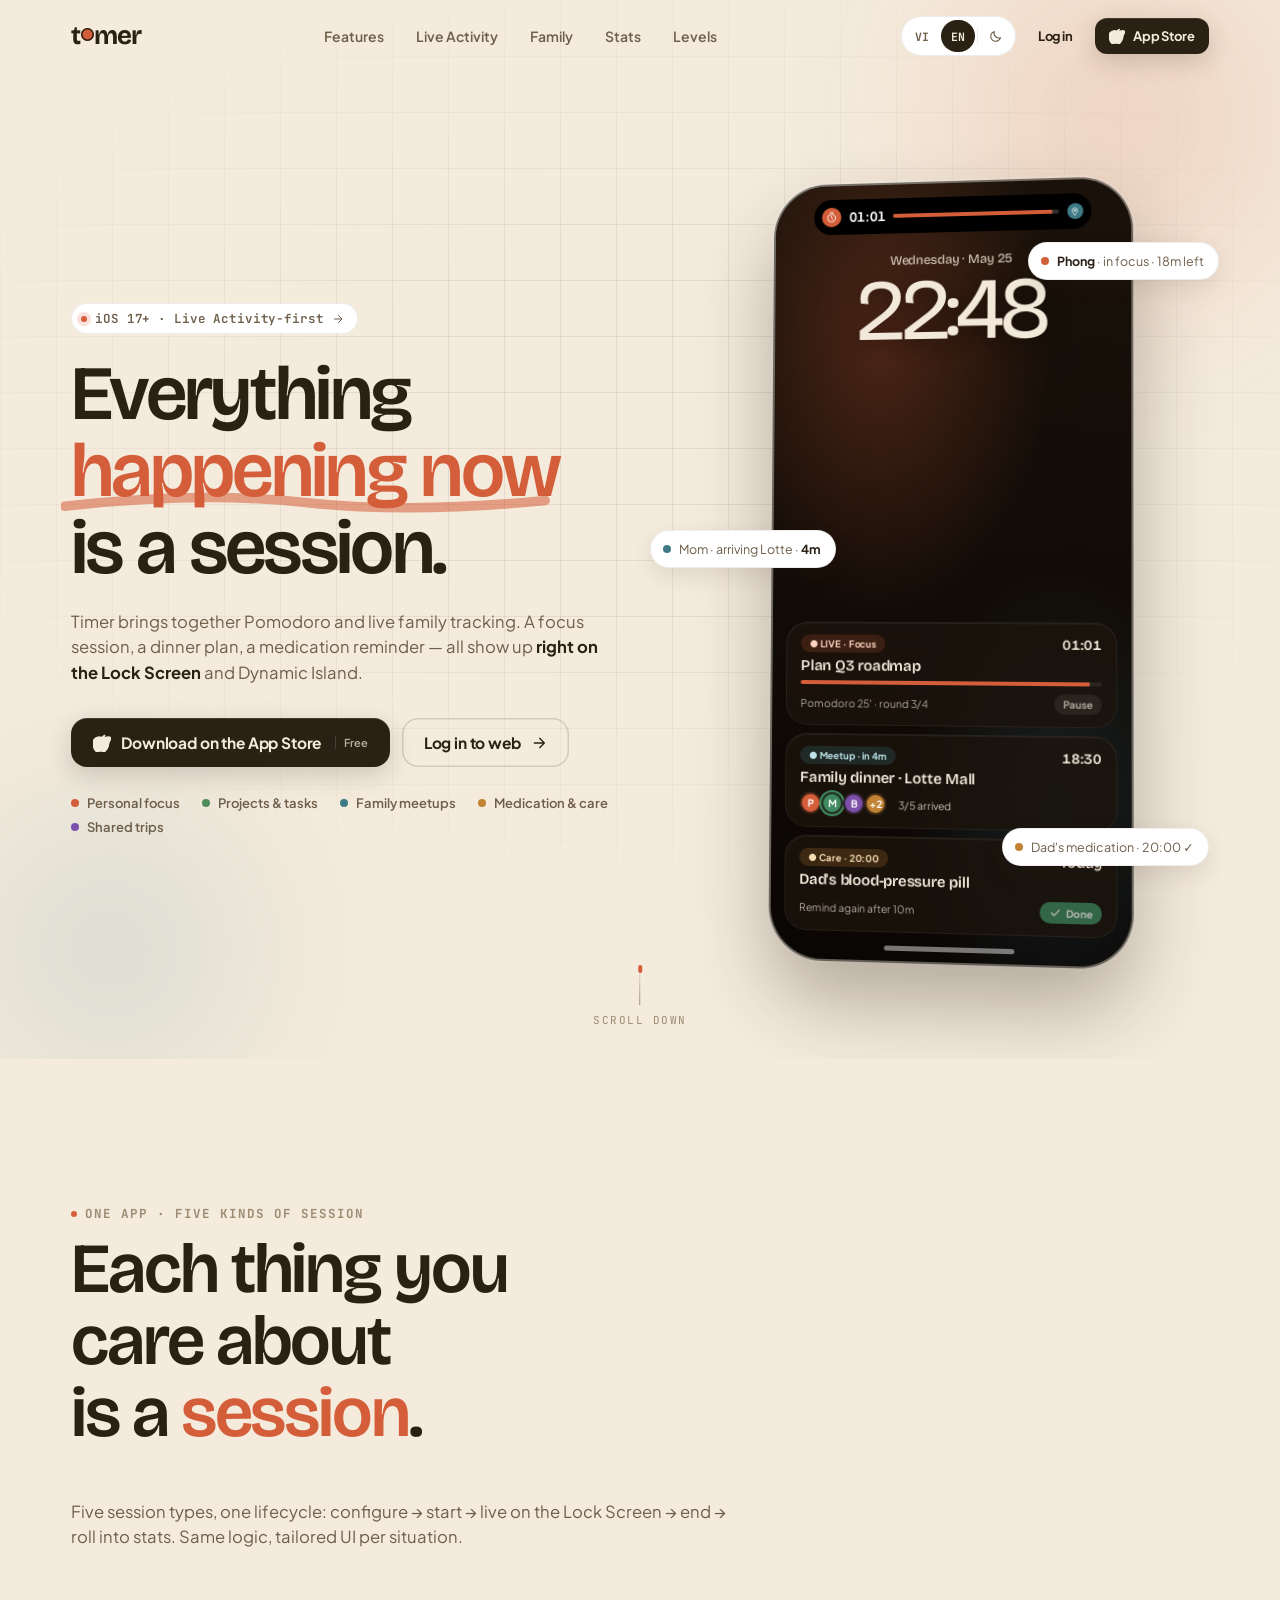
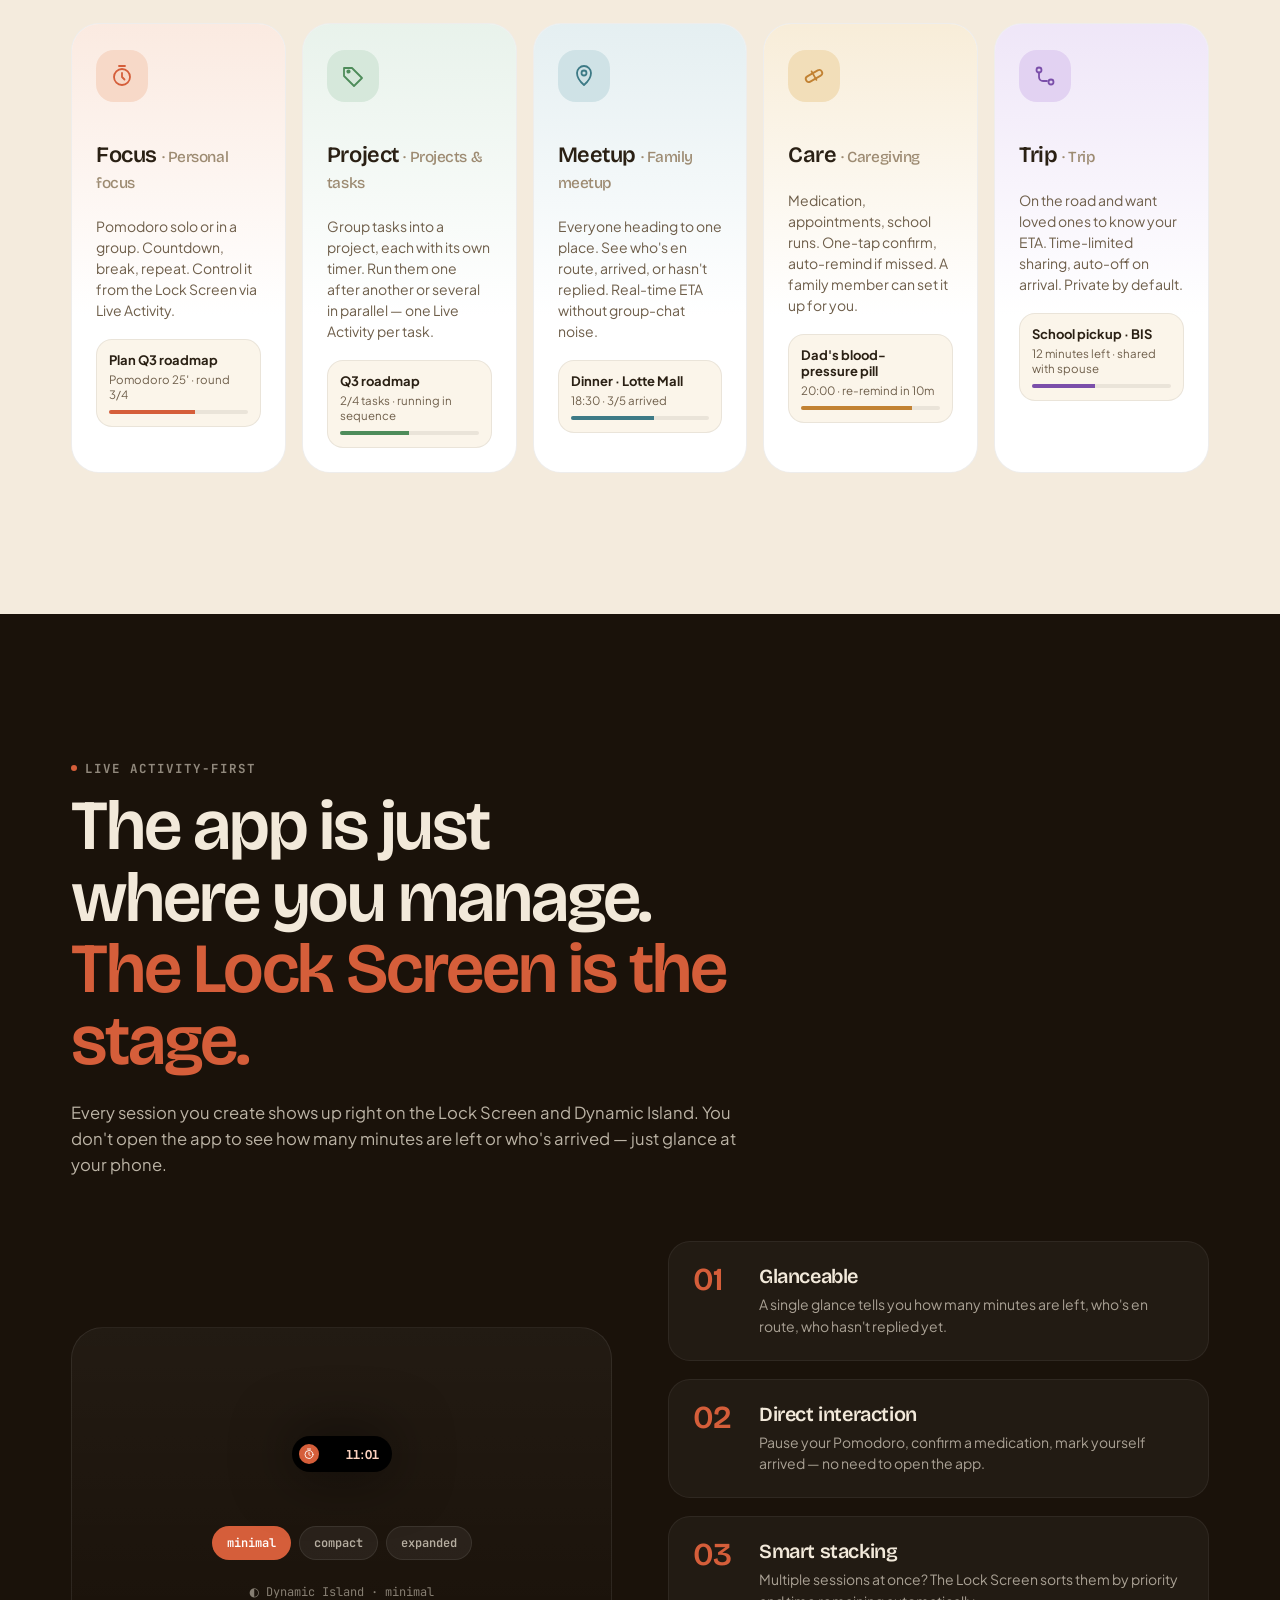
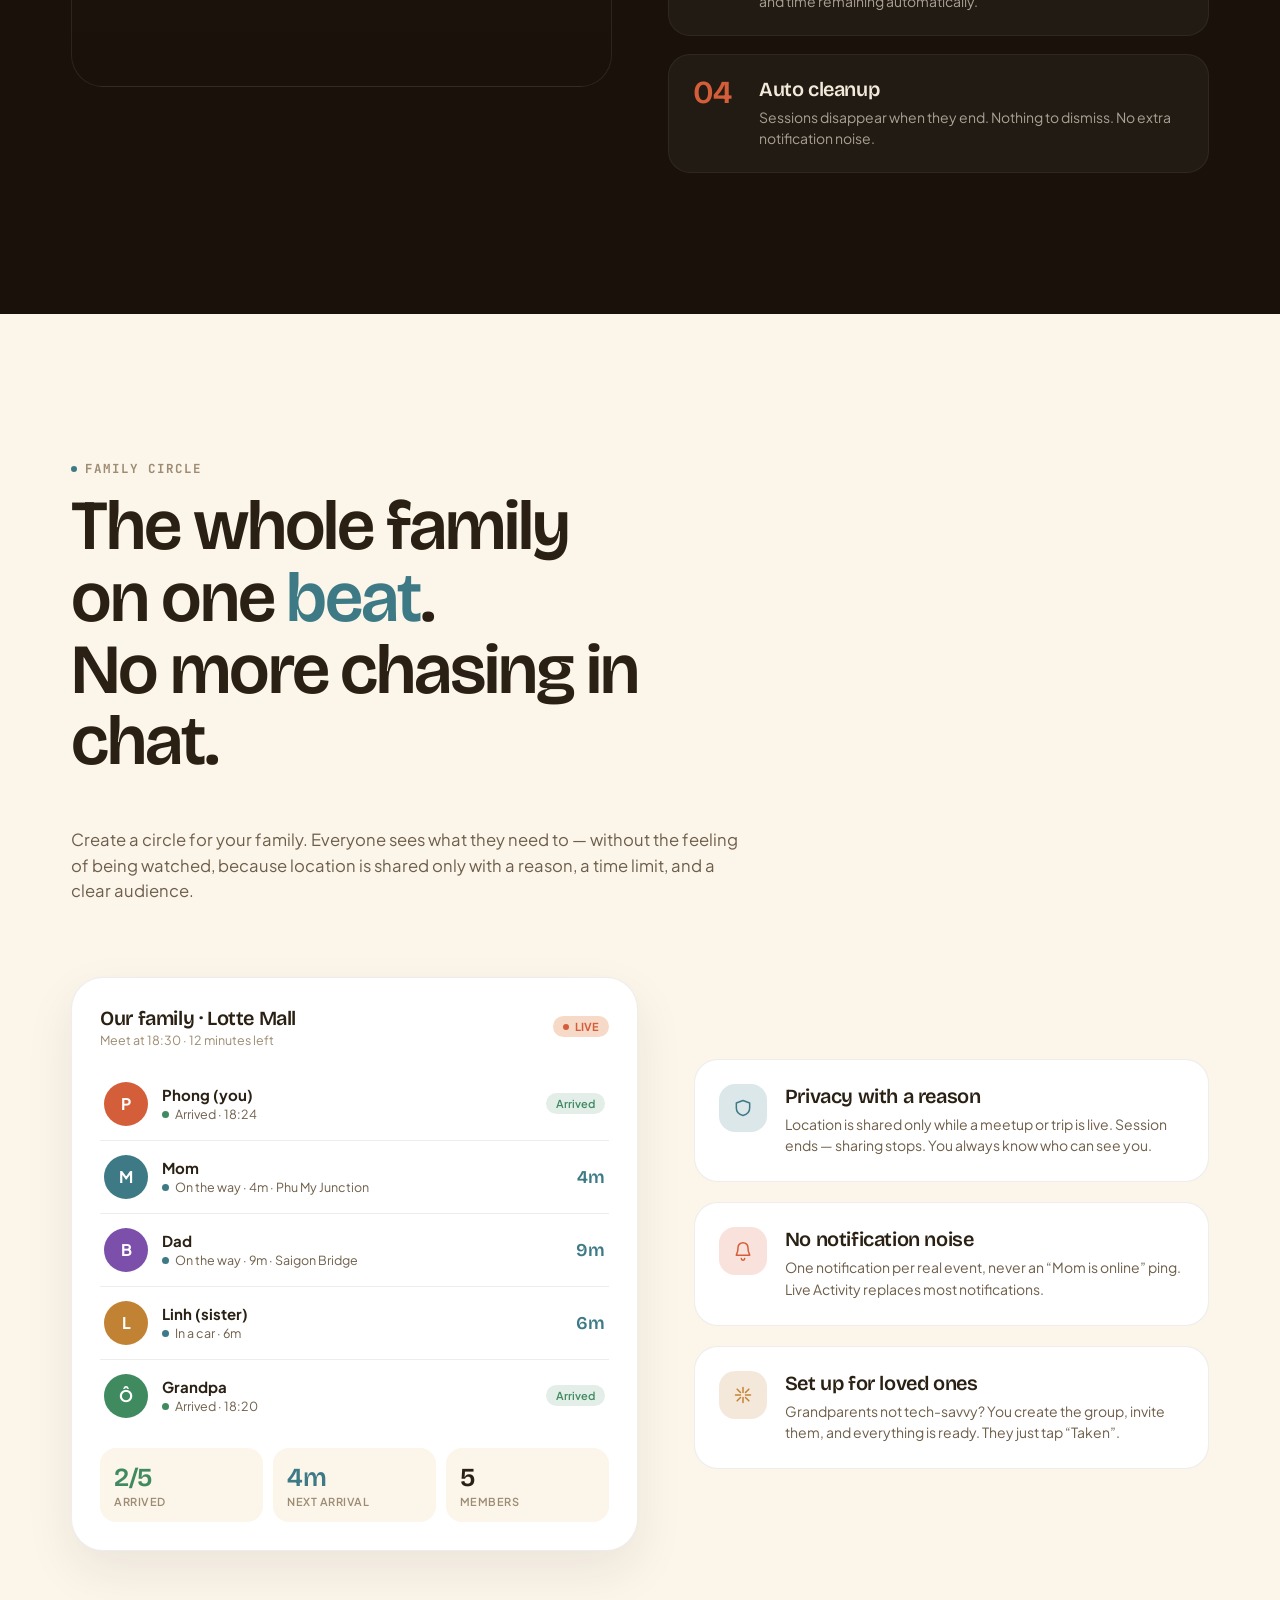
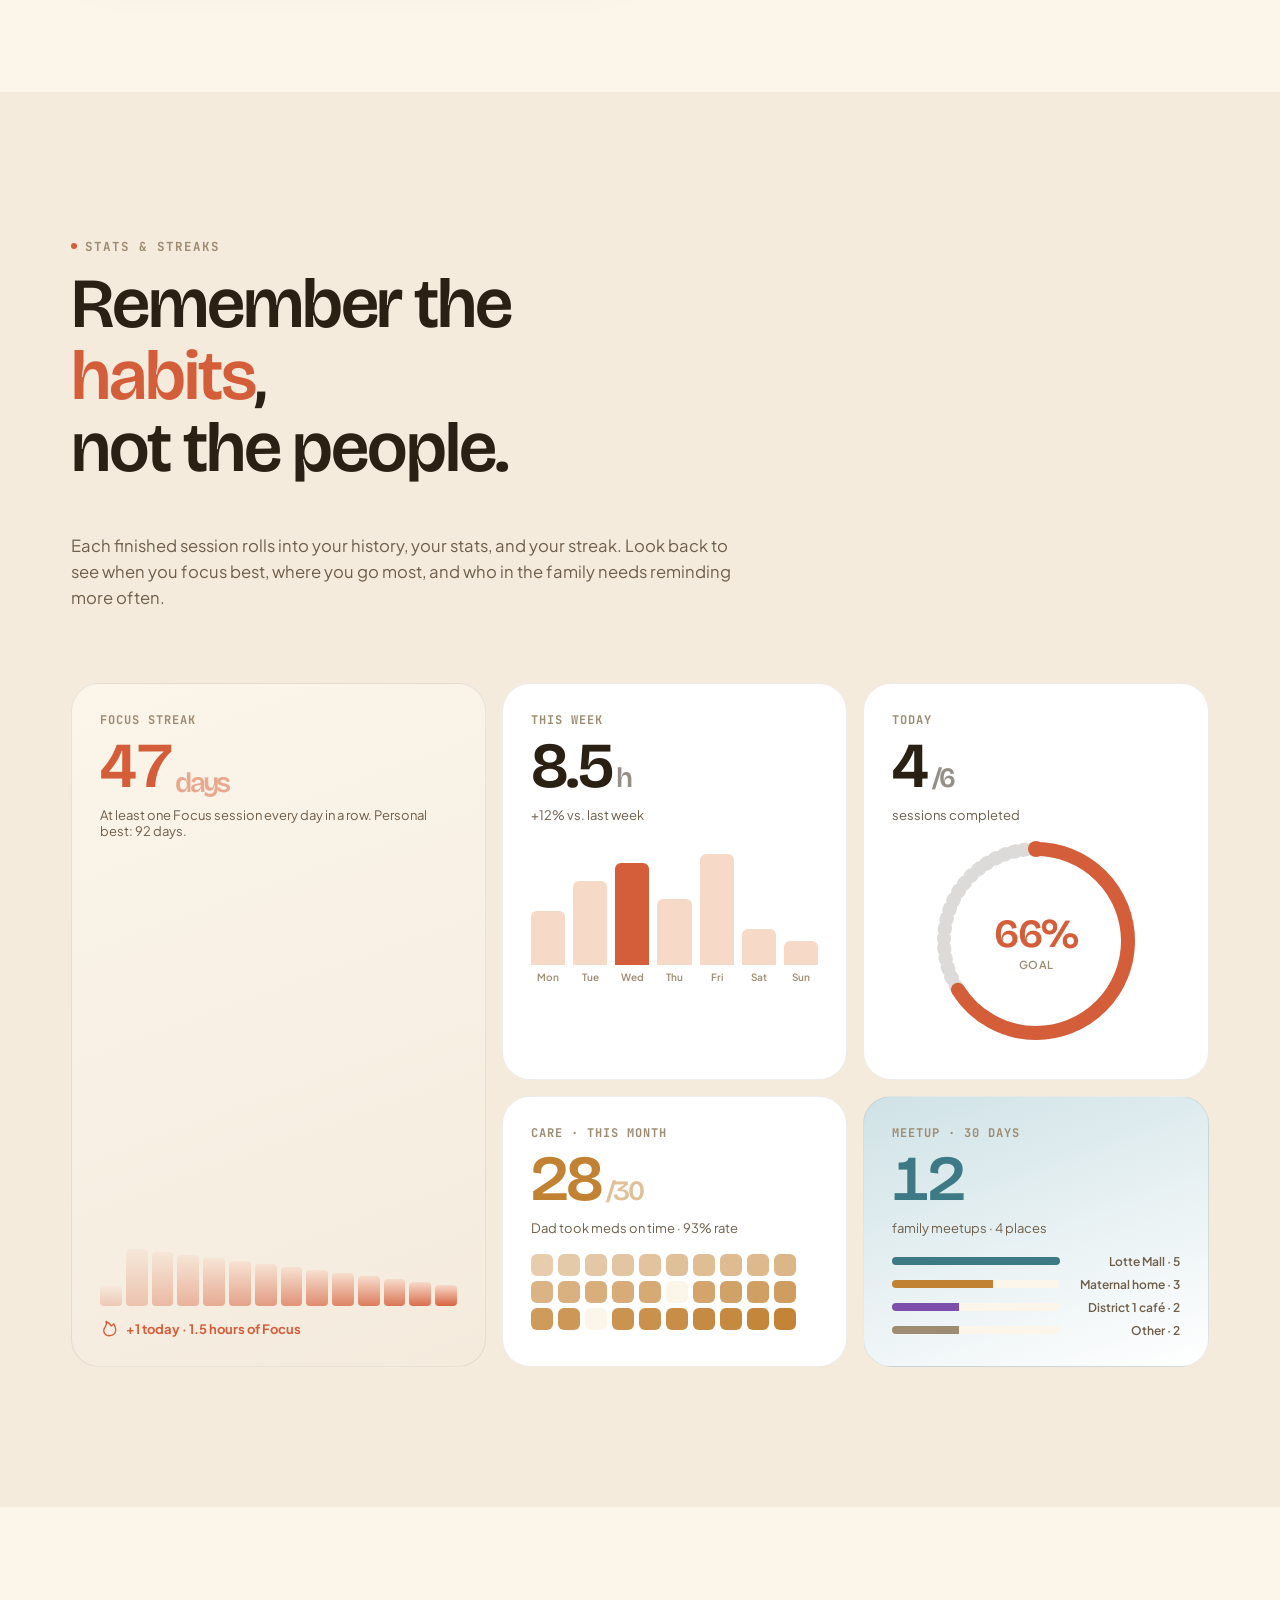
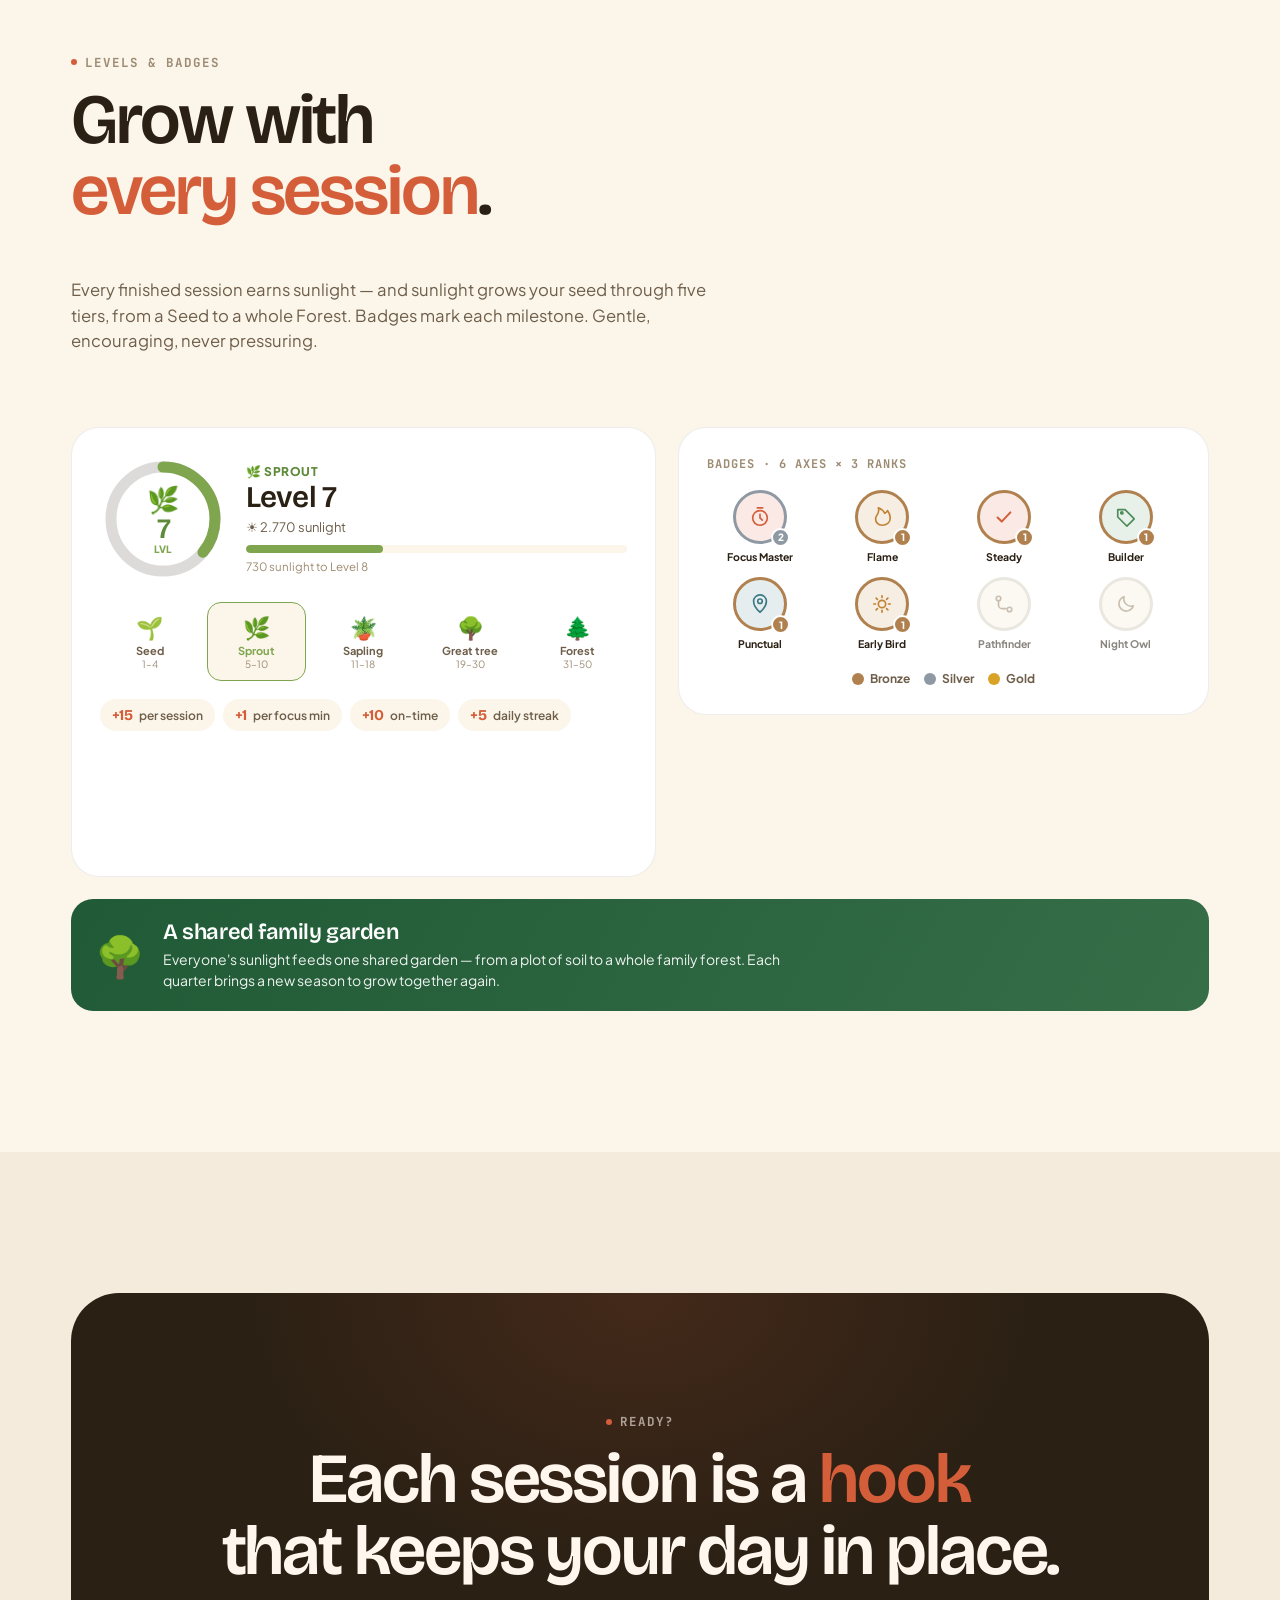
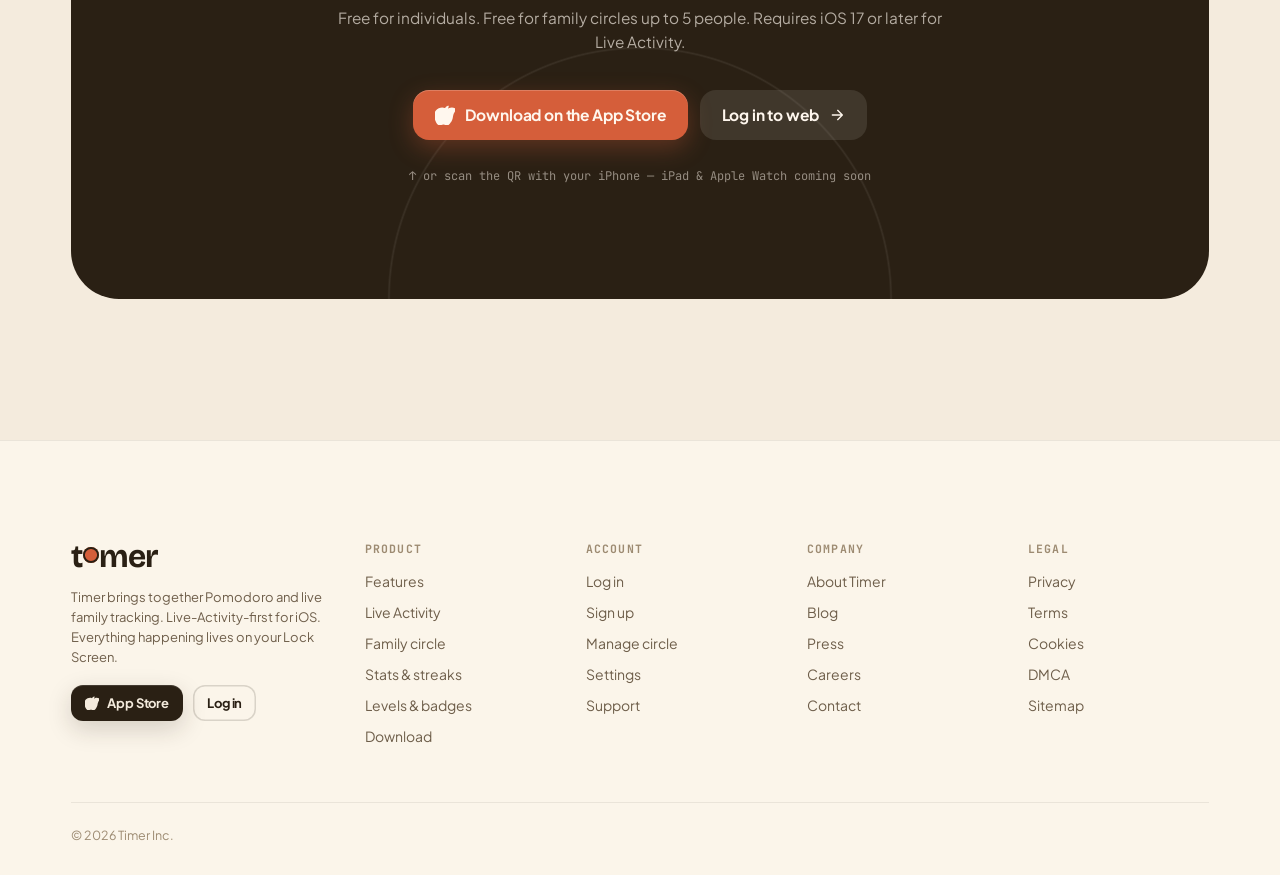
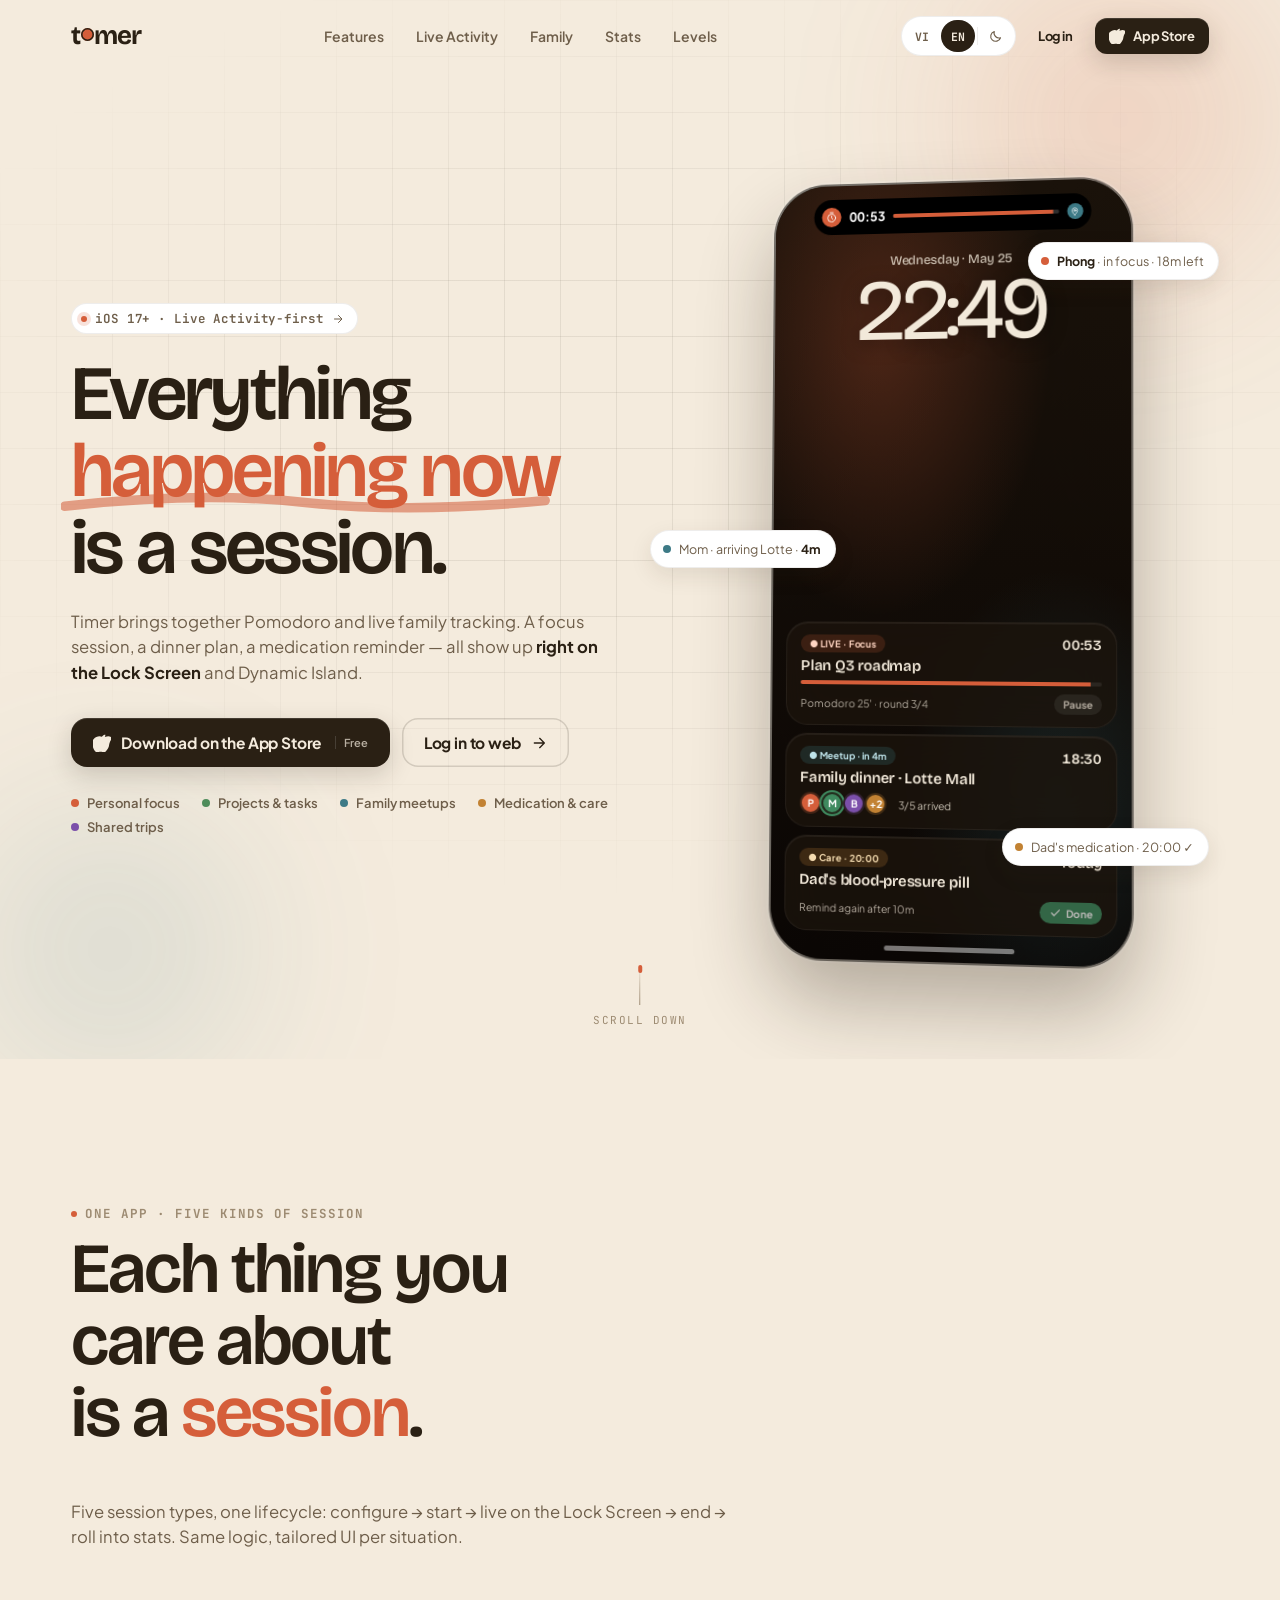
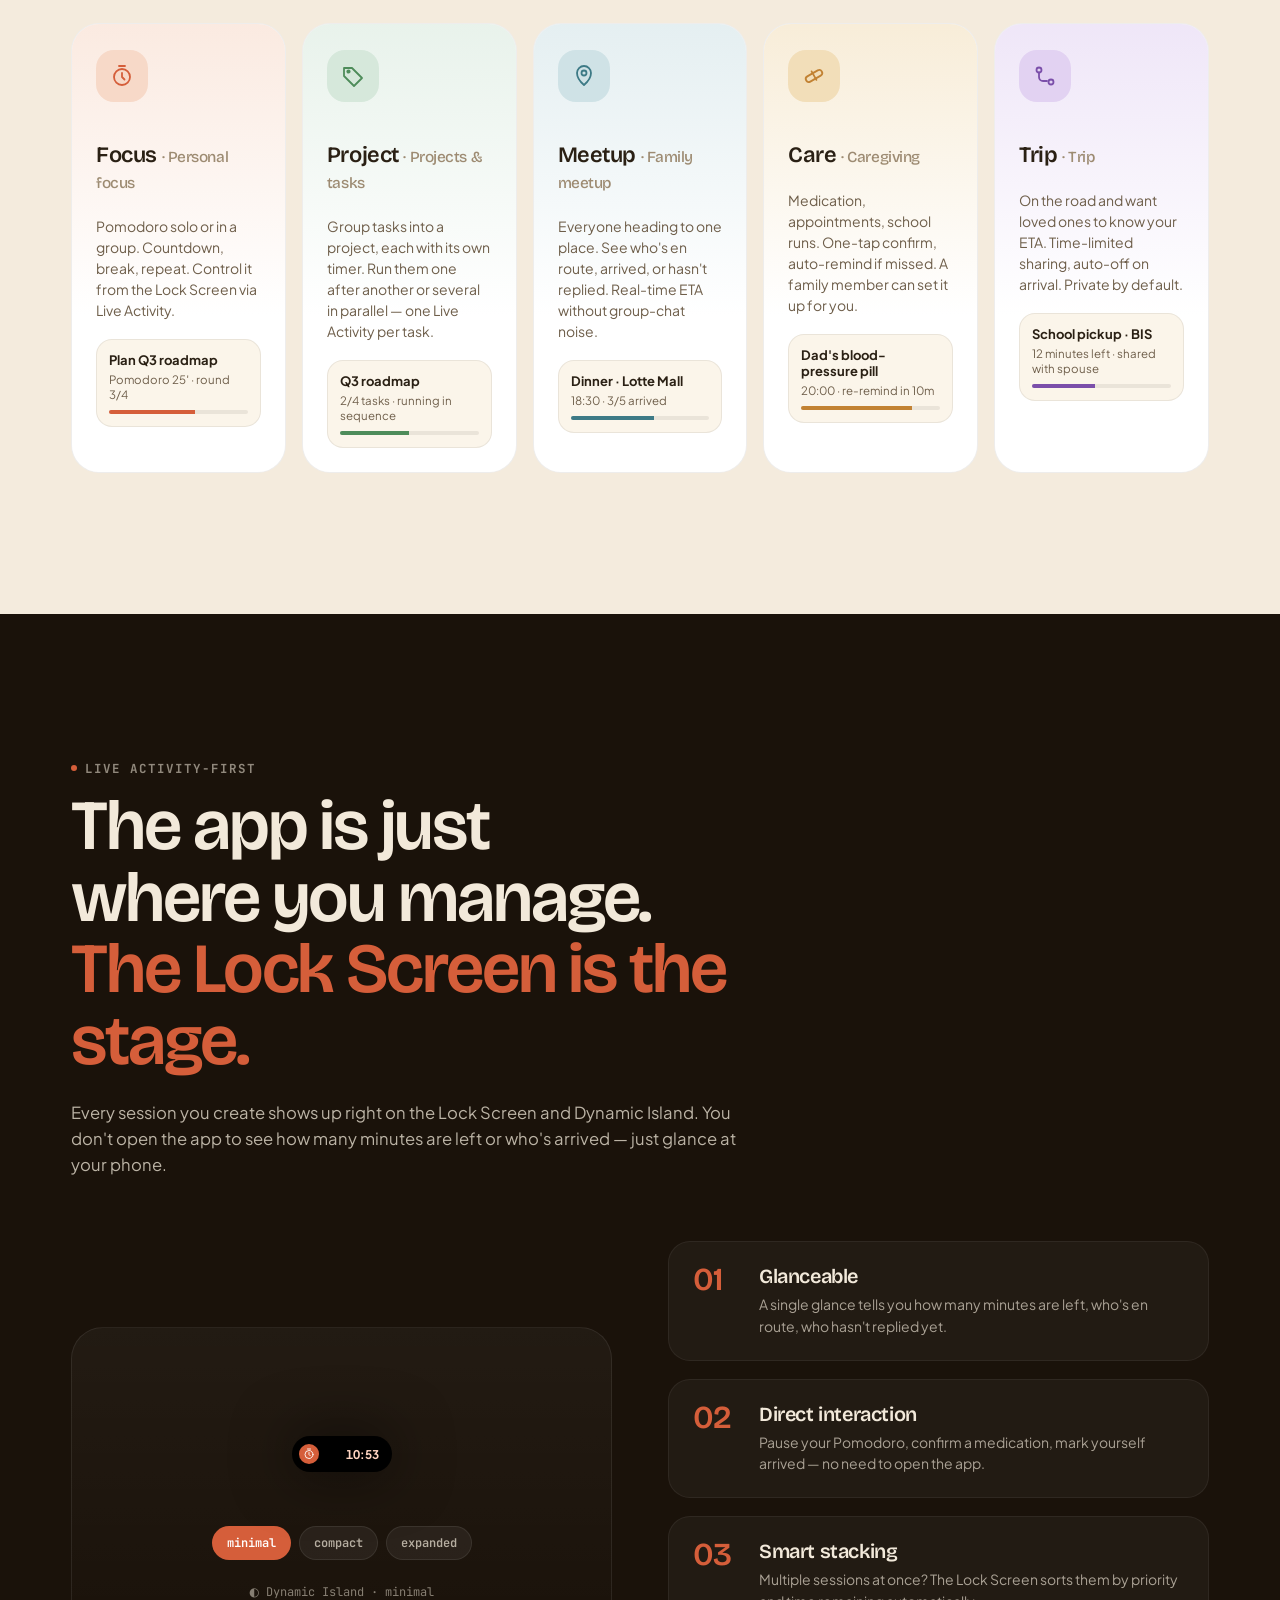
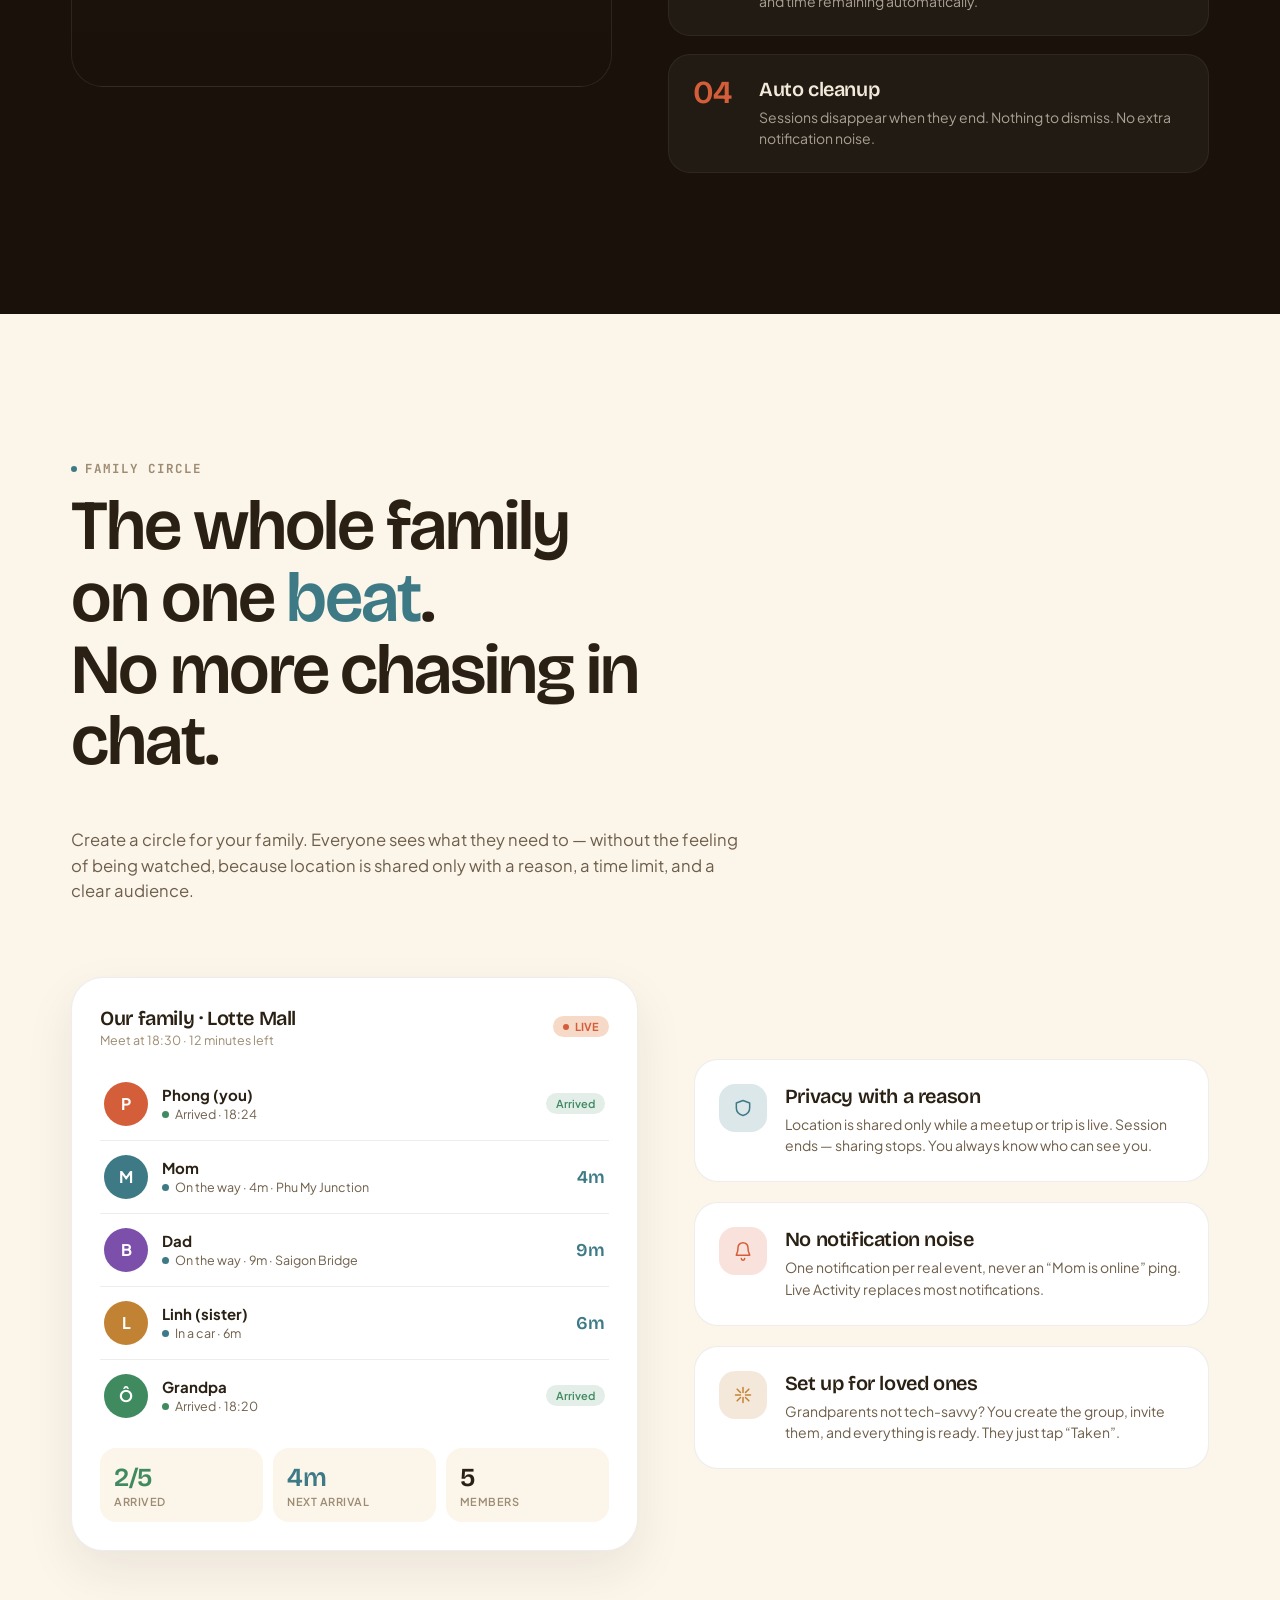
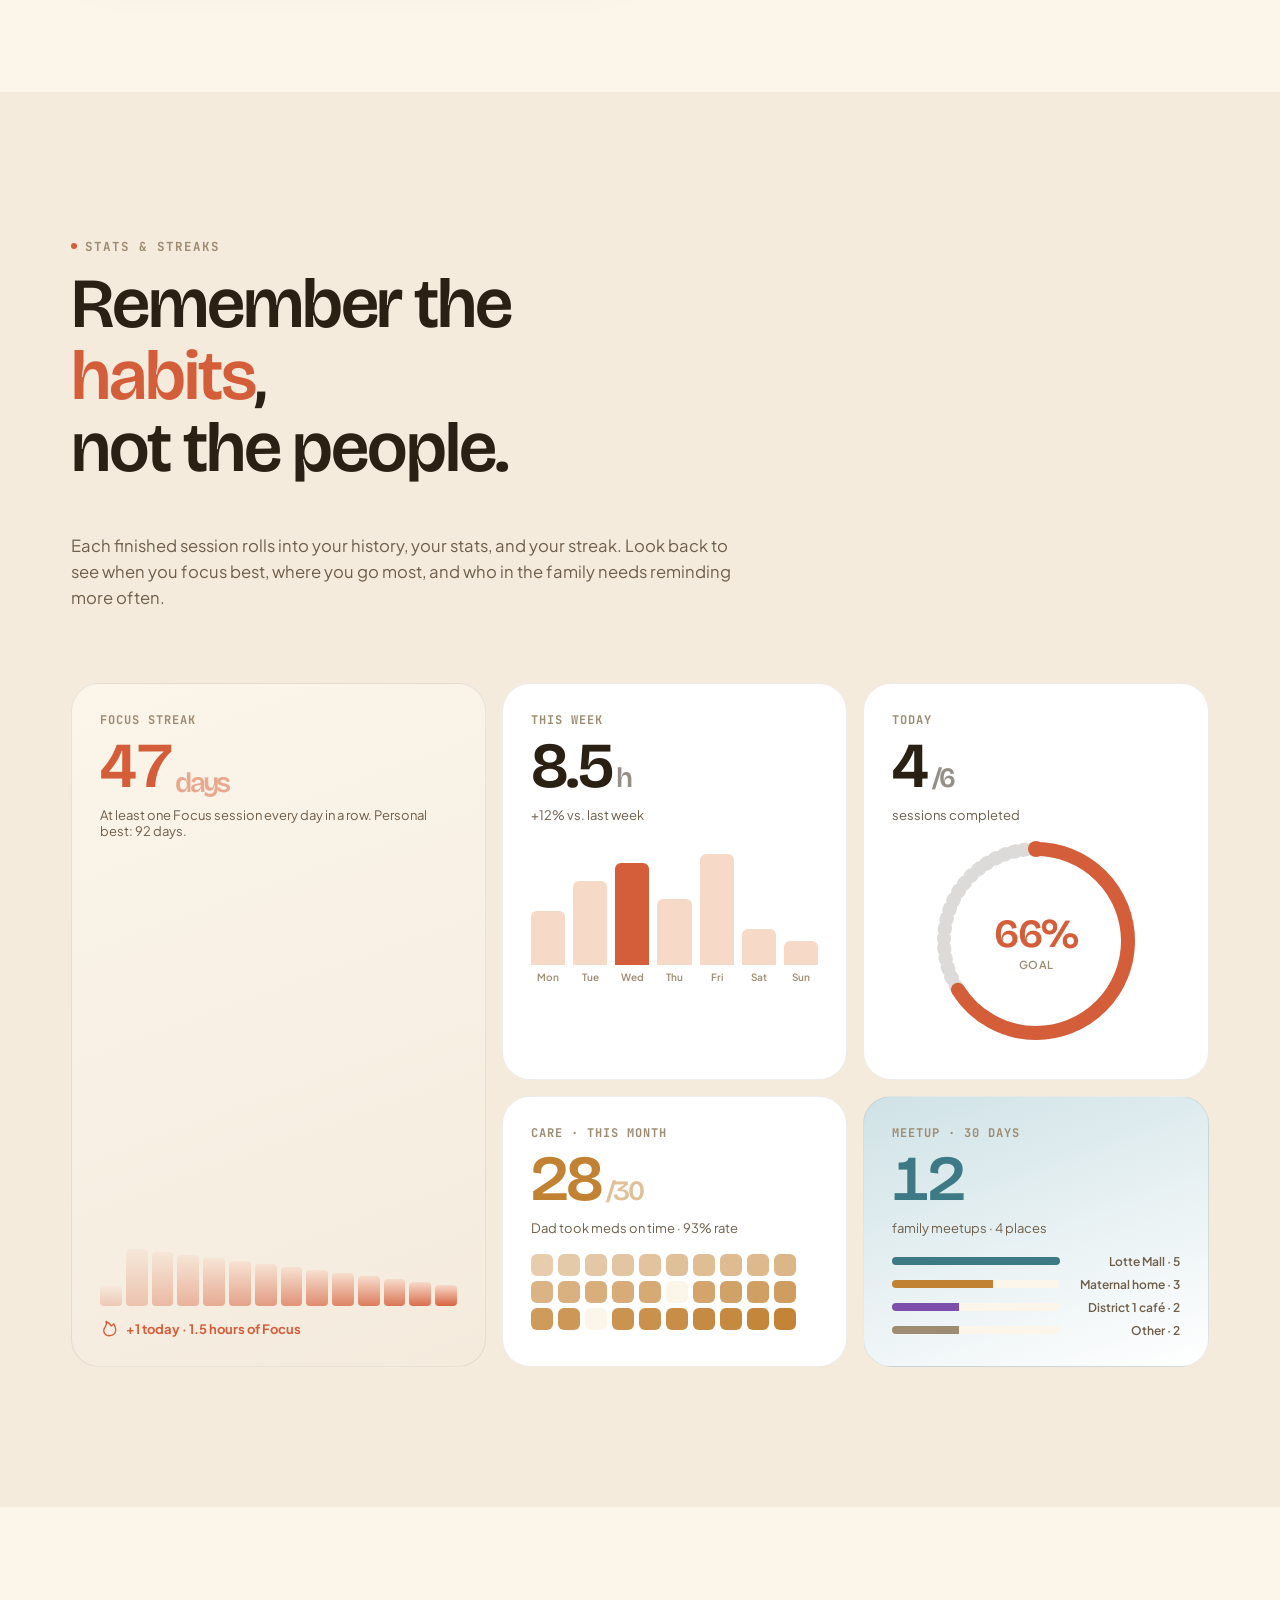
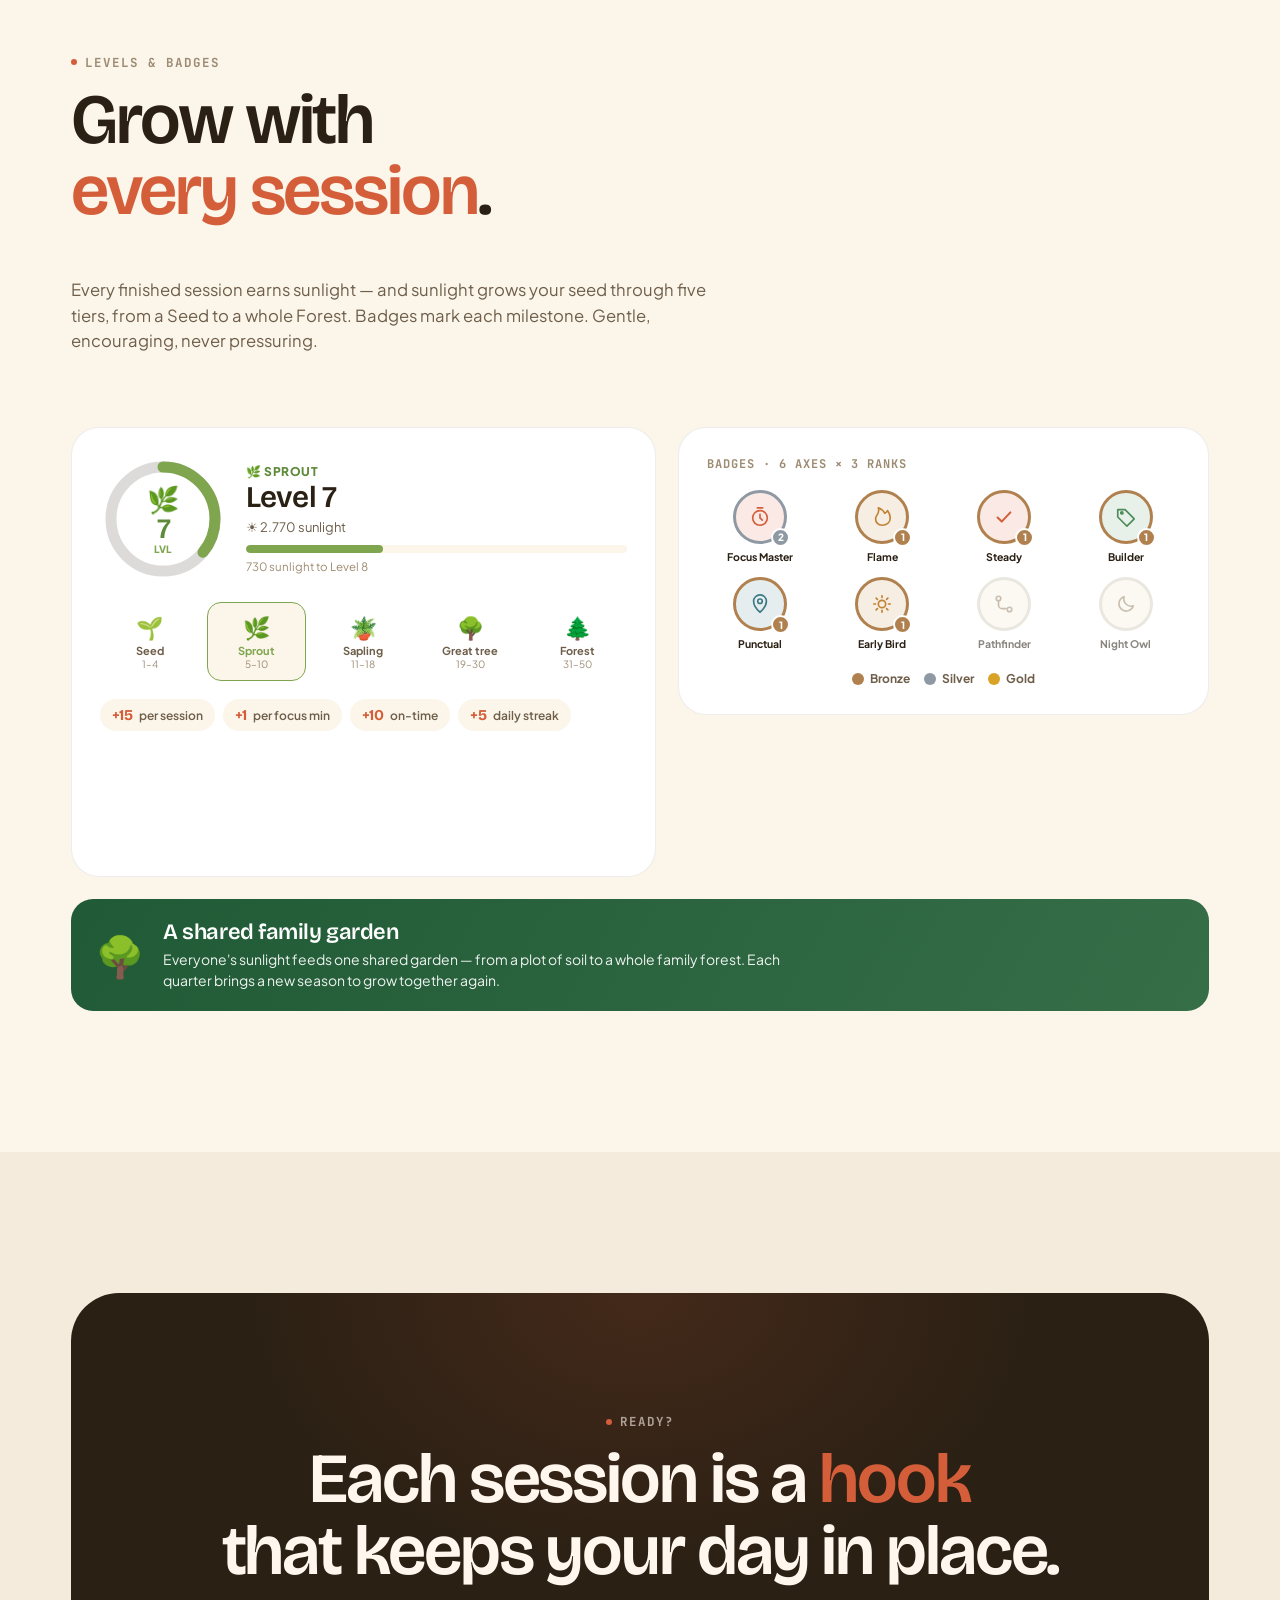
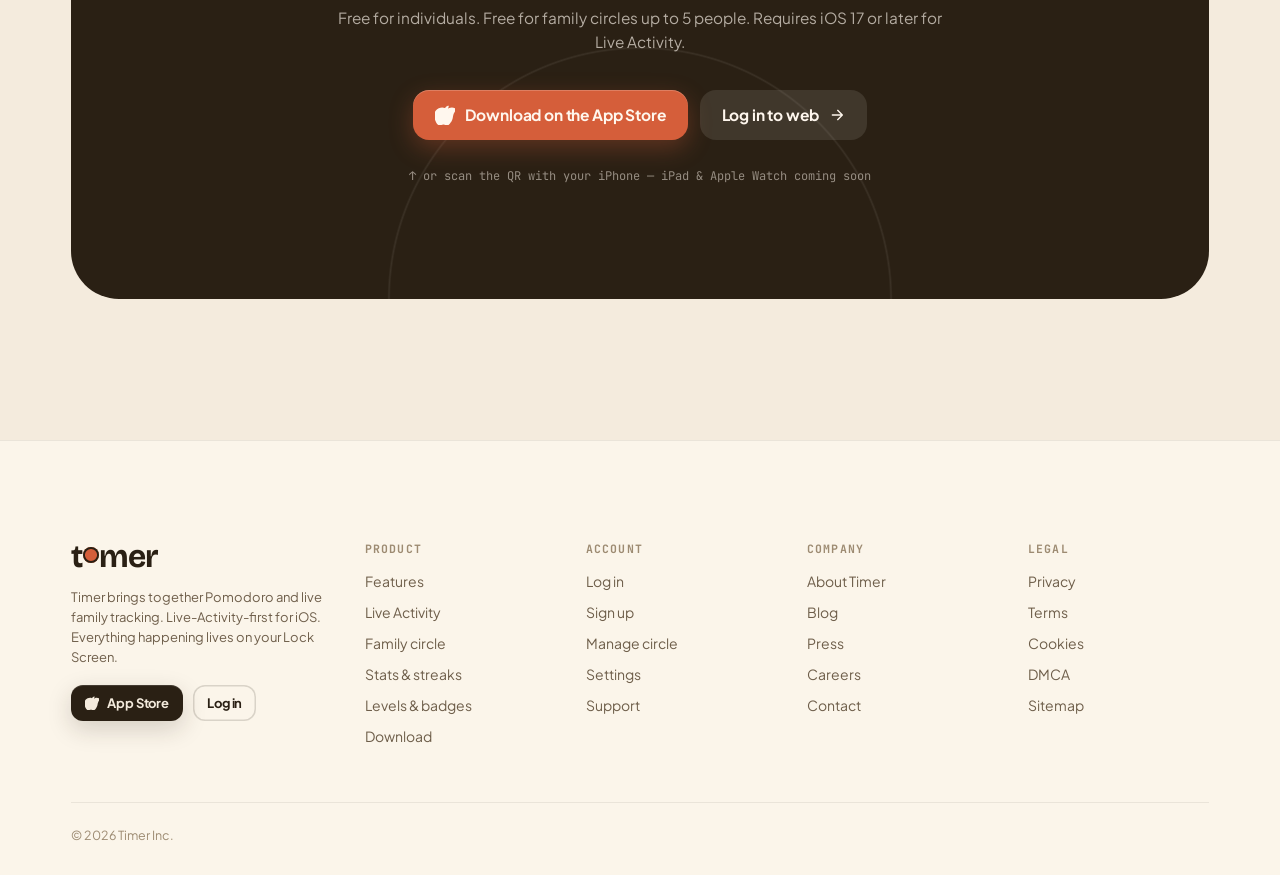
